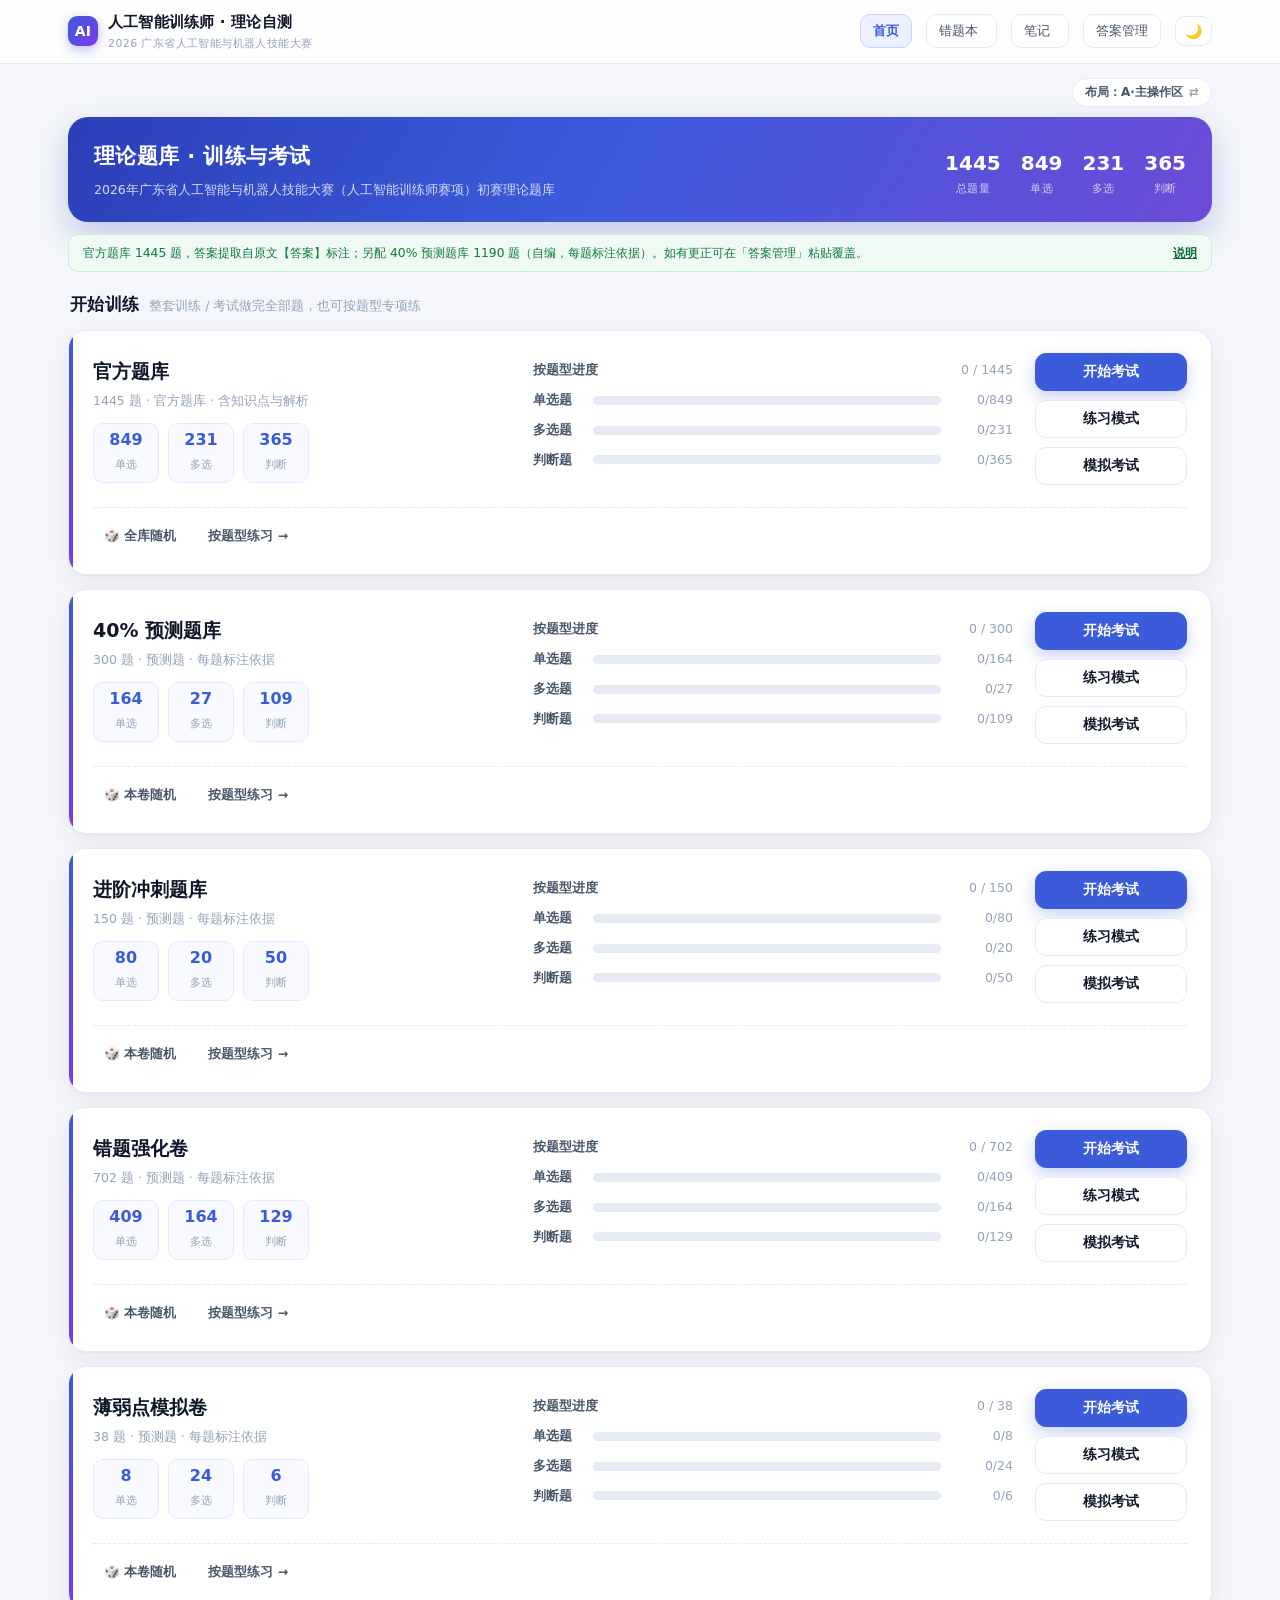
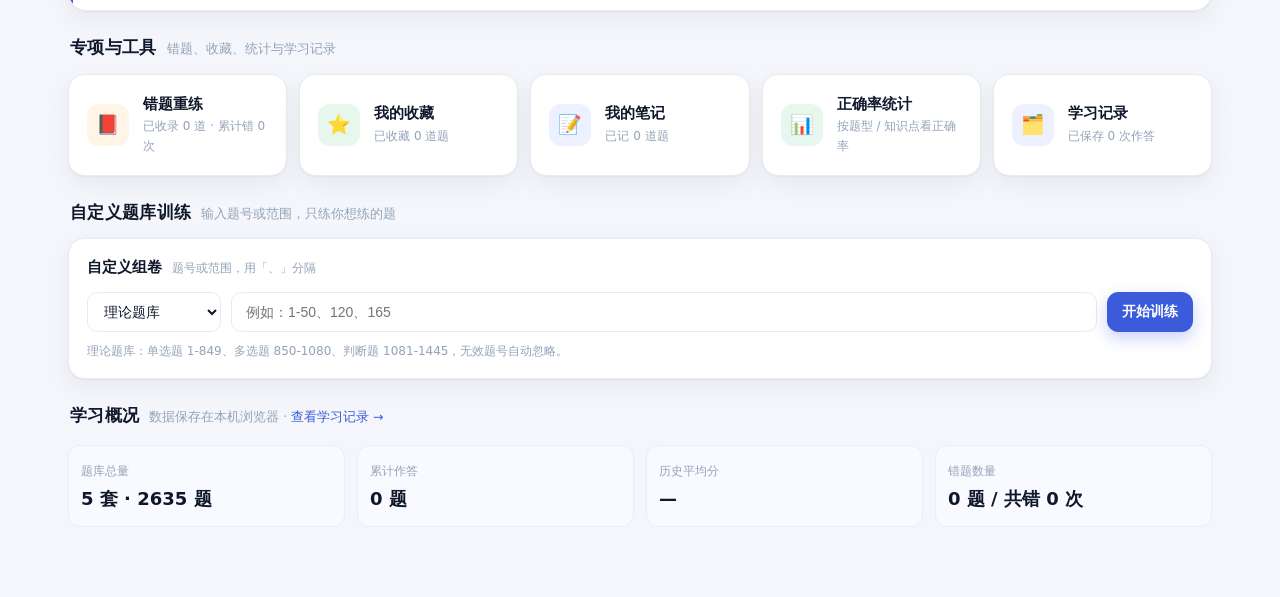
==== index.html @ 9883c34f "v3.19.1 V卷快照更新:反复错17题本体+每本体3道关联(共38题,关联答错过13/答对过8),清掉的14道移出" ====
<!doctype html>
<html lang="zh-CN">
<head>
<meta charset="utf-8">
<meta name="viewport" content="width=device-width, initial-scale=1, viewport-fit=cover">
<meta name="theme-color" content="#3b5bdb">
<!-- 单文件版：可直接双击打开，也可发给同学 -->
<title>人工智能训练师 · 理论题库练习</title>
<meta name="description" content="2026 年广东省人工智能与机器人技能大赛（人工智能训练师赛项）官方初赛理论题库练习，共 1445 题，含答案、知识点与解析、随机出题、错题本与学习记录。">
<link rel="icon" href="data:image/svg+xml,%3Csvg xmlns='http://www.w3.org/2000/svg' viewBox='0 0 64 64'%3E%3Crect width='64' height='64' rx='16' fill='%233b5bdb'/%3E%3Ctext x='32' y='44' font-size='30' font-family='Arial,Helvetica,sans-serif' font-weight='bold' fill='white' text-anchor='middle'%3EAI%3C/text%3E%3C/svg%3E">
<!-- v3.13.0 夜间模式：必须在 app.css 之前跑，否则深色用户开机会闪一下白屏 -->
<style>html[data-theme="dark"]{background:#000}</style>
<script>
(function(){try{
  var d=JSON.parse(localStorage.getItem('aitp.v2')||'null');
  if(d&&d.settings&&d.settings.theme==='dark'){
    document.documentElement.setAttribute('data-theme','dark');
    var m=document.querySelector('meta[name="theme-color"]');
    if(m)m.setAttribute('content','#000000');
  }
}catch(e){}})();
</script>
<style>

:root{
  --bg:#f4f6fb; --card:#ffffff; --ink:#0f172a; --ink-2:#475569; --ink-3:#94a3b8;
  --line:#e6eaf2; --brand:#3b5bdb; --brand-2:#5c7cfa; --brand-soft:#edf1ff;
  --ok:#16a34a; --ok-soft:#e8f7ee; --bad:#dc2626; --bad-soft:#fdeceb;
  --warn:#d97706; --warn-soft:#fff5e6; --radius:16px;
  --bg-soft:#f1f5f9;   /* v3.13.0 补：.rev-item .r-an 一直在用 var(--bg-soft) 兜底，正式定义后夜间才好覆盖 */
  --shadow:0 1px 2px rgba(15,23,42,.04),0 8px 24px rgba(15,23,42,.06);
  --shadow-lg:0 20px 50px rgba(15,23,42,.14);
}
*{box-sizing:border-box}
html,body{margin:0;padding:0}
body{
  background:var(--bg); color:var(--ink);
  font-family:-apple-system,BlinkMacSystemFont,"Segoe UI","PingFang SC","Microsoft YaHei",system-ui,sans-serif;
  font-size:15px; line-height:1.65; -webkit-font-smoothing:antialiased;
  min-height:100vh;
}
button{font-family:inherit;font-size:inherit;cursor:pointer}
a{color:var(--brand);text-decoration:none}
::selection{background:#cfd9ff}

/* ---------- top bar ---------- */
.topbar{
  position:sticky; top:0; z-index:40; backdrop-filter:blur(10px);
  background:rgba(255,255,255,.86); border-bottom:1px solid var(--line);
}
.topbar-inner{
  max-width:1180px; margin:0 auto; padding:10px 18px;
  display:flex; align-items:center; gap:14px; min-height:58px;
}
.brand{display:flex;align-items:center;gap:10px;font-weight:700;letter-spacing:.2px;min-width:0;flex:1 1 auto}
.brand>div:last-child{min-width:0;overflow:hidden;text-overflow:ellipsis;white-space:nowrap}
.brand .logo{
  width:30px;height:30px;border-radius:9px;flex:none;
  background:linear-gradient(135deg,var(--brand),#7c3aed);
  display:grid;place-items:center;color:#fff;font-size:14px;font-weight:800;
  box-shadow:0 4px 12px rgba(59,91,219,.35);
}
.brand small{display:block;font-weight:500;color:var(--ink-3);font-size:11px;letter-spacing:.4px}
.topbar .spacer{flex:0 0 auto}
.top-link{
  border:1px solid var(--line); background:#fff; color:var(--ink-2);
  padding:7px 12px; border-radius:10px; font-size:13px; display:inline-flex; gap:6px; align-items:center;
  transition:.15s; white-space:nowrap;
}
.top-link:hover{color:var(--brand);border-color:#c7d2fe;background:#f8faff}
.top-link.active{background:var(--brand-soft);border-color:#c7d2fe;color:var(--brand);font-weight:600}
/* v3.13.0 顶栏夜间模式开关：与 .top-link 同款外观，但没有 data-nav（不参与导航高亮） */
.top-act{min-width:32px;justify-content:center;padding:7px 9px;font-size:14px;line-height:1}
.top-act[aria-pressed="true"]{background:var(--brand-soft);border-color:#c7d2fe;color:var(--brand)}

/* ---------- layout ---------- */
.wrap{max-width:1180px;margin:0 auto;padding:22px 18px 70px}
.view-enter{animation:fade .28s ease}
@keyframes fade{from{opacity:0;transform:translateY(6px)}to{opacity:1;transform:none}}

/* ---------- home ---------- */
.section-title{display:flex;align-items:baseline;gap:10px;margin:30px 2px 14px}
.section-title h2{margin:0;font-size:17px;letter-spacing:.3px}
.section-title span{color:var(--ink-3);font-size:12.5px}

.btn{
  border:1px solid var(--line); background:#fff; color:var(--ink);
  padding:9px 14px; border-radius:11px; font-size:13.5px; font-weight:600;
  display:inline-flex;align-items:center;justify-content:center;gap:6px;
  transition:.16s; white-space:nowrap;
}
.btn:hover{border-color:#c7d2fe;background:#f8faff;color:var(--brand)}
.btn:active{transform:translateY(1px)}
.btn-primary{background:var(--brand);border-color:var(--brand);color:#fff;
  box-shadow:0 6px 16px rgba(59,91,219,.28)}
.btn-primary:hover{background:#3450c9;border-color:#3450c9;color:#fff}
.btn-ghost{background:transparent;border-color:transparent;color:var(--ink-2)}
.btn-sm{padding:6px 10px;font-size:12.5px;border-radius:9px}
.btn[disabled]{opacity:.45;cursor:not-allowed}

.mini-card{
  background:var(--card);border:1px solid var(--line);border-radius:var(--radius);padding:18px;
  box-shadow:var(--shadow);display:flex;align-items:center;gap:14px;cursor:pointer;transition:.18s;
}
.mini-card:hover{border-color:#c7d2fe;transform:translateY(-1px);box-shadow:var(--shadow-lg)}
.mini-card .ico{
  width:42px;height:42px;border-radius:12px;flex:none;display:grid;place-items:center;font-size:19px;
  background:var(--brand-soft);
}
.mini-card .ico.warn{background:var(--warn-soft)}
.mini-card .ico.ok{background:var(--ok-soft)}
.mini-card h4{margin:0;font-size:14.5px}
.mini-card p{margin:1px 0 0;color:var(--ink-3);font-size:12px}

.modal-mask{
  position:fixed;inset:0;background:rgba(15,23,42,.45);backdrop-filter:blur(3px);z-index:60;
  display:grid;place-items:center;padding:20px;animation:fade .18s;
}

/* ---------- quiz ---------- */
.quiz-shell{padding-top:6px}
.quiz-top{display:flex;align-items:center;gap:12px;margin-bottom:14px;flex-wrap:wrap}
.quiz-top .title{font-weight:700;font-size:16px}
.jump-bar{display:flex;align-items:center;gap:10px;margin:-4px 0 14px;flex-wrap:wrap}
.jump-bar .jump-types{display:flex;gap:8px;flex-wrap:wrap}
.jump-bar .jt{padding:6px 12px;font-size:13px;color:var(--ink-2)}
.jump-bar .jt.on{background:var(--brand);color:#fff;border-color:var(--brand)}
.jump-bar .jump-input{display:flex;gap:6px;margin-left:auto}
.jump-bar .jump-input input{width:92px;padding:6px 10px;border:1.5px solid var(--line);border-radius:9px;font-size:13.5px;outline:none;background:#fff}
.jump-bar .jump-input input:focus{border-color:var(--brand)}
/* 关键词搜题：输入框 + 结果下拉 */
.jump-bar .jump-search{position:relative;flex:1;min-width:170px;max-width:320px}
.jump-bar .jump-search input{width:100%;box-sizing:border-box;padding:6px 10px;border:1.5px solid var(--line);border-radius:9px;font-size:13.5px;outline:none;background:#fff}
.jump-bar .jump-search input:focus{border-color:var(--brand)}
.search-drop{position:absolute;top:calc(100% + 6px);left:0;right:0;z-index:40;background:#fff;border:1.5px solid var(--line);border-radius:12px;box-shadow:0 10px 28px rgba(15,23,42,.16);max-height:300px;overflow:auto;padding:4px}
.search-row{display:flex;align-items:center;gap:8px;width:100%;text-align:left;border:0;background:none;padding:8px 10px;border-radius:8px;font:inherit;cursor:pointer}
.search-row:hover{background:var(--brand-soft)}
.search-row b{color:var(--brand);flex:none}
.search-row .st{flex:none;font-size:11px;color:var(--ink-2);border:1px solid var(--line);border-radius:999px;padding:0 6px}
.search-row .sq{font-size:13px;color:var(--ink);overflow:hidden;text-overflow:ellipsis;white-space:nowrap}
.search-empty,.search-more{padding:8px 10px;font-size:12.5px;color:var(--ink-2)}
/* 统计页最近 7 天趋势 */
.trend-chart{display:flex;align-items:stretch;gap:10px;height:132px;padding:6px 2px 0}
.trend-col{flex:1;display:flex;flex-direction:column;align-items:center;justify-content:flex-end;gap:4px;min-width:0}
.trend-bar{display:block;width:62%;max-width:34px;border-radius:5px 5px 0 0}
.trend-val{font-size:11px;font-weight:700;color:var(--ink);line-height:1}
.trend-lb{font-size:11px;color:var(--ink-2);white-space:nowrap}
.custom-panel{padding:16px 18px}
.custom-row{display:flex;gap:10px;flex-wrap:wrap}
.custom-row input{flex:1;min-width:220px;padding:10px 14px;border:1.5px solid var(--line);border-radius:10px;font-size:14px;outline:none;background:#fff}
.custom-row input:focus{border-color:var(--brand)}
/* 自定义组卷的题库选择：两套题库题号段不同，必须先选卷再填题号 */
.custom-row select{padding:10px 12px;border:1.5px solid var(--line);border-radius:10px;font-size:14px;outline:none;background:#fff;color:var(--ink);max-width:220px}
.custom-row select:focus{border-color:var(--brand)}
.temp-resume{margin:-4px 0 18px;width:100%;text-align:left;background:var(--brand-soft);border:1.5px dashed var(--brand-2);color:var(--brand);font-weight:600}
/* 断点条与"继续"按钮的文字会带上卷名 + 进度，手机窄屏必须允许换行，否则撑出横向滚动 */
.temp-resume,.mc-resume,.mc-best{max-width:100%;white-space:normal;overflow-wrap:anywhere;line-height:1.45}
/* v3.9.2 清空回滚点条：清空作答后首页出现，可一键恢复或丢弃 */
.clear-undo{display:flex;align-items:center;flex-wrap:wrap;gap:10px;margin:-4px 0 18px;padding:10px 14px;background:var(--brand-soft);border:1.5px dashed var(--brand-2);border-radius:10px}
.clear-undo .cu-text{flex:1;min-width:200px;font-size:13px;color:var(--brand);font-weight:600}
.clear-undo .cu-btn{padding:7px 14px;font-size:13px;white-space:nowrap}
.stat-block{display:flex;flex-direction:column;gap:8px;margin:10px 0 20px}
.stat-row{display:flex;align-items:center;gap:10px;font-size:13.5px}
.stat-row .stat-name{flex:0 0 200px;overflow:hidden;text-overflow:ellipsis;white-space:nowrap}
.stat-row .stat-bar{flex:1;height:10px;border-radius:6px;background:var(--line);overflow:hidden;min-width:60px}
.stat-row .stat-bar i{display:block;height:100%;border-radius:6px}
.stat-row .stat-n{flex:0 0 76px;text-align:right;color:var(--ink-3);font-size:12.5px}
@media (max-width:600px){.stat-row .stat-name{flex-basis:110px}}
.pbars{display:flex;flex-direction:column;gap:12px;margin-bottom:14px}
.pbar-row{display:flex;align-items:center;gap:8px;font-size:12.5px}
.pbar-row .pbar-name{flex:0 0 52px;color:var(--ink-2);font-weight:600}
.pbar-row .pbar-track{flex:1;height:10px;border-radius:6px;background:var(--line);overflow:hidden}
.pbar-row .pbar-track i{display:block;height:100%;width:0;border-radius:6px;background:var(--brand);transition:width .3s}
.pbar-row .pbar-num{flex:0 0 64px;text-align:right;color:var(--ink-3);font-variant-numeric:tabular-nums}
.qtop-spacer{flex:1}
.qtop-actions{display:flex;gap:8px;align-items:center}
.tag{
  font-size:11.5px;padding:3px 9px;border-radius:999px;background:var(--brand-soft);color:var(--brand);
  font-weight:700;letter-spacing:.3px;
}
.tag.gray{background:#eef1f7;color:var(--ink-2)}
.tag.judge{background:#eafaf0;color:#0f8a45}
.tag.multi{background:#fff1e6;color:#b45309}
.timer{
  margin-left:auto;display:flex;align-items:center;gap:7px;
  font-variant-numeric:tabular-nums;font-weight:700;font-size:16px;color:var(--ink-2);
  background:#fff;border:1px solid var(--line);padding:6px 12px;border-radius:11px;box-shadow:var(--shadow);
}
.timer.warn{color:var(--bad);border-color:#fecaca;background:#fff5f5;animation:pulse 1.6s infinite}
@keyframes pulse{50%{opacity:.62}}

.quiz-body{display:grid;grid-template-columns:minmax(0,1fr) 306px;gap:18px;align-items:start}
.q-card{
  background:var(--card);border:1px solid var(--line);border-radius:18px;padding:24px 26px 18px;
  box-shadow:var(--shadow);min-height:400px;min-width:0;
}
.q-head{display:flex;align-items:center;gap:8px;color:var(--ink-3);font-size:12.5px;margin-bottom:12px}
.q-head .num{color:var(--brand);font-weight:800;font-size:13px}
.tag.gid{background:var(--brand-soft);color:var(--brand);font-weight:700;cursor:default}
/* 预测题库题号（S#12）：琥珀色，和官方题库的蓝色 #12 一眼分开 */
.tag.gid.gid-s{background:#fef3c7;color:#92400e}
.q-head .fav{margin-left:auto;border:0;background:none;font-size:17px;line-height:1;color:#d7dce8;padding:2px}
.q-head .fav.on{color:#f59e0b}
.q-stem{
  font-size:17.5px;line-height:1.8;font-weight:600;color:#111827;margin:0 0 18px;
  white-space:pre-wrap;word-break:break-word;
}
.q-stem .blank{color:var(--brand)}
.opts{display:flex;flex-direction:column;gap:10px}
.opt{
  display:flex;gap:12px;align-items:flex-start;padding:13px 15px;border-radius:13px;
  border:1.5px solid var(--line);background:#fcfdff;cursor:pointer;transition:.14s;position:relative;
}
.opt:hover{border-color:#c7d2fe;background:#f6f9ff}
.opt .letter{
  width:26px;height:26px;flex:none;border-radius:8px;display:grid;place-items:center;
  font-size:13px;font-weight:800;background:#eef1f7;color:var(--ink-2);transition:.14s;
}
.opt .txt{flex:1;font-size:15px;color:#1f2937;word-break:break-word}
.opt.sel{border-color:var(--brand);background:var(--brand-soft);box-shadow:0 0 0 3px rgba(59,91,219,.09)}
.opt.sel .letter{background:var(--brand);color:#fff}
.opt.correct{border-color:#86efac;background:var(--ok-soft)}
.opt.correct .letter{background:var(--ok);color:#fff}
.opt.wrong{border-color:#fca5a5;background:var(--bad-soft)}
.opt.wrong .letter{background:var(--bad);color:#fff}
.opt .mark{margin-left:auto;font-size:12.5px;font-weight:700;color:var(--ok);align-self:center}
.opt.wrong .mark{color:var(--bad)}

.feedback{
  margin-top:16px;border-radius:12px;padding:11px 14px;font-size:13.5px;display:flex;gap:8px;align-items:center;
  background:var(--ok-soft);color:#0f7a3d;border:1px solid #bbf7d0;
}
.feedback.bad{background:var(--bad-soft);color:#b91c1c;border-color:#fecaca}
.feedback.unknown{background:#eef2f7;color:var(--ink-2);border-color:#e2e8f0}

.q-foot{display:flex;align-items:center;gap:10px;margin-top:22px;padding-top:14px;border-top:1px dashed var(--line)}
.q-foot .spacer{flex:1}
.hint{color:var(--ink-3);font-size:12px}

/* answer card */
.side{
  background:var(--card);border:1px solid var(--line);border-radius:18px;padding:16px;box-shadow:var(--shadow);
  position:sticky;top:76px;
}
.side h4{margin:0 0 10px;font-size:13.5px;display:flex;align-items:center;gap:6px}
.side h4 span{margin-left:auto;color:var(--ink-3);font-weight:500;font-size:12px}
.cards{display:block}
.card-group{display:grid;grid-template-columns:repeat(10,1fr);gap:5px;margin-bottom:14px}
.card-sep{display:flex;align-items:center;gap:8px;margin:2px 0 8px;font-size:11px;color:var(--ink-3);font-weight:600}
.card-sep::after{content:"";flex:1;height:1px;background:var(--line)}
.cell{
  aspect-ratio:1;border-radius:7px;border:1px solid var(--line);background:#fbfcff;color:var(--ink-2);
  font-size:11.5px;font-weight:600;display:grid;place-items:center;padding:0;transition:.12s;
}
.cell:hover{border-color:var(--brand);color:var(--brand)}
.cell.done{background:var(--brand-soft);border-color:#c7d2fe;color:var(--brand)}
.cell.cur{outline:2px solid var(--brand);outline-offset:1px}
.cell.flag:after{
  content:"";position:absolute;top:2px;right:2px;width:6px;height:6px;border-radius:50%;background:var(--warn);
}
.cell{position:relative}
.legend{display:flex;gap:12px;flex-wrap:wrap;margin-top:12px;font-size:11.5px;color:var(--ink-3)}
.legend i{width:10px;height:10px;border-radius:3px;display:inline-block;margin-right:4px;vertical-align:-1px}
.legend .l1{background:var(--brand-soft);border:1px solid #c7d2fe}
.legend .l2{background:#fff;border:1px solid var(--line)}
.legend .l3{background:var(--warn)}

.side .mini-info{display:flex;gap:8px;margin-top:14px;font-size:12px;color:var(--ink-2)}
.side .mini-info div{flex:1;background:#f8faff;border-radius:9px;padding:7px 8px;text-align:center}
.side .mini-info b{display:block;font-size:15px;color:var(--brand)}

/* ---------- result ---------- */
.result-hero{
  background:var(--card);border:1px solid var(--line);border-radius:20px;padding:28px;box-shadow:var(--shadow);
  display:flex;gap:28px;align-items:center;flex-wrap:wrap;
}
.score-ring{position:relative;width:150px;height:150px;flex:none}
.score-ring svg{transform:rotate(-90deg)}
.score-ring .val{
  position:absolute;inset:0;display:grid;place-items:center;text-align:center;
}
.score-ring .val{flex-direction:column;display:flex;align-items:center;justify-content:center;gap:2px}
.score-ring .val b{font-size:36px;line-height:1;display:block;letter-spacing:-1px}
.score-ring .val span{font-size:11px;color:var(--ink-3)}
.result-main{flex:1;min-width:260px}
.result-main h1{margin:0 0 6px;font-size:22px}
.result-main .sub{color:var(--ink-3);font-size:13px}
.result-actions{display:flex;gap:10px;flex-wrap:wrap;margin-top:16px}
.kpis{display:grid;grid-template-columns:repeat(4,minmax(0,1fr));gap:12px;margin-top:16px}
.kpi{background:#f8faff;border:1px solid #e8edfb;border-radius:12px;padding:12px}
.kpi span{color:var(--ink-3);font-size:12px}
.kpi b{display:block;font-size:18px;margin-top:2px}

.review{margin-top:22px;display:flex;flex-direction:column;gap:12px}
.rev-item{
  background:var(--card);border:1px solid var(--line);border-radius:14px;padding:16px 18px;
  border-left:4px solid var(--ok);
}
.rev-item.bad{border-left-color:var(--bad)}
.rev-item .rh{display:flex;gap:8px;align-items:center;font-size:12.5px;color:var(--ink-3);margin-bottom:8px}
.rev-item .rh .no{color:var(--ink);font-weight:700}
.rev-item .rs{font-size:14.5px;font-weight:600;margin-bottom:10px;white-space:pre-wrap}
.rev-item .ro{font-size:13.5px;color:var(--ink-2);margin:3px 0;display:flex;gap:8px}
.rev-item .ro b{font-weight:700;color:var(--ink)}
.rev-item .r-an{font-size:13px;color:var(--ink-2);background:var(--bg-soft,#f1f5f9);border-radius:8px;padding:8px 10px;margin:8px 0 2px;line-height:1.7;white-space:pre-wrap}
/* 预测题的"依据"行：和解析同款但偏琥珀，提醒这是自编题的出处而非官方解析 */
.rev-item .r-src{font-size:12.5px;color:#92400e;background:#fffbeb;border:1px solid #fde68a;border-radius:8px;padding:7px 10px;margin:6px 0 2px;line-height:1.7;white-space:pre-wrap}
.ans-badge{font-size:11.5px;padding:2px 8px;border-radius:999px;font-weight:700}
.ans-badge.ok{background:var(--ok-soft);color:#0f7a3d}
.ans-badge.bad{background:var(--bad-soft);color:#b91c1c}
.ans-badge.mid{background:#eef2f7;color:var(--ink-2)}

/* ---------- misc ---------- */
.panel{background:var(--card);border:1px solid var(--line);border-radius:16px;padding:22px;box-shadow:var(--shadow)}
.panel h2{margin:0 0 6px;font-size:17px}
.panel p.desc{color:var(--ink-2);font-size:13.5px;margin:0 0 16px}
textarea{
  width:100%;min-height:240px;border:1px solid var(--line);border-radius:12px;padding:12px;font-family:ui-monospace,Consolas,monospace;
  font-size:13px;line-height:1.7;resize:vertical;background:#fcfdff;color:var(--ink);
}
textarea:focus{outline:none;border-color:#c7d2fe;box-shadow:0 0 0 3px rgba(59,91,219,.1)}
select{
  border:1px solid var(--line);border-radius:10px;padding:8px 10px;background:#fff;font-size:13.5px;
}
.list{display:flex;flex-direction:column;gap:10px}
.row{
  display:flex;align-items:center;gap:12px;padding:12px 14px;border:1px solid var(--line);border-radius:12px;background:#fff;
}
.row .grow{flex:1;min-width:0}
.row .qtext{font-size:13.5px;color:var(--ink);overflow:hidden;text-overflow:ellipsis;white-space:nowrap}
.row .qsub{font-size:11.5px;color:var(--ink-3)}
.empty{text-align:center;color:var(--ink-3);padding:48px 0;font-size:13.5px}
.empty .big{font-size:34px;display:block;margin-bottom:8px;opacity:.7}

.toast{
  position:fixed;left:50%;bottom:34px;transform:translate(-50%,20px);
  background:rgba(17,24,39,.94);color:#fff;padding:10px 18px;border-radius:12px;font-size:13.5px;
  opacity:0;pointer-events:none;transition:.24s;z-index:99;box-shadow:0 12px 30px rgba(0,0,0,.25);max-width:86vw;text-align:center;
}
.toast.show{opacity:1;transform:translate(-50%,0)}

.modal-mask{
  position:fixed;inset:0;background:rgba(15,23,42,.45);backdrop-filter:blur(3px);z-index:60;
  display:grid;place-items:center;padding:20px;animation:fade .18s;
}
.modal{
  background:#fff;border-radius:18px;padding:24px;max-width:420px;width:100%;box-shadow:var(--shadow-lg);
}
.modal h3{margin:0 0 8px;font-size:17px}
.modal p{margin:0 0 18px;color:var(--ink-2);font-size:13.5px;line-height:1.7}
.modal .acts{display:flex;gap:10px;justify-content:flex-end;flex-wrap:wrap}

.drawer-btn{display:none}
@media (max-width:900px){
  .quiz-body{grid-template-columns:minmax(0,1fr)}
  .side{
    position:fixed;right:0;top:0;bottom:0;width:300px;max-width:86vw;border-radius:0;z-index:50;
    transform:translateX(105%);transition:.24s;overflow:auto;padding-top:20px;box-shadow:-10px 0 40px rgba(15,23,42,.18);
  }
  .side.open{transform:none}
  .drawer-btn{display:inline-flex}
  .q-card{padding:18px 16px}
  .q-stem{font-size:16px}
  .kpis{grid-template-columns:repeat(2,minmax(0,1fr))}
  .result-hero{gap:18px}
  .score-ring{width:120px;height:120px}
  .score-ring .val b{font-size:30px}
  .topbar-inner{padding:8px 10px;gap:6px;min-height:52px}
  .brand{gap:8px}
  .brand>div:last-child{font-size:12.5px}
  .brand small{display:none}
  .brand .logo{width:26px;height:26px;border-radius:8px;font-size:12px}
  .top-link{padding:6px 8px;font-size:12px;border-radius:9px}
  .cell{font-size:10.5px}
  /* v2.4.0 手机端：底部操作行换行不溢出 + 触控区加大 */
  .q-foot{flex-wrap:wrap;row-gap:8px}
  .q-foot .spacer{display:none}
  .q-foot .btn{min-height:38px}
}
/* 备份合并错题的来源标记 */
.src-badge{
  display:inline-block;margin-left:8px;padding:1px 8px;border-radius:999px;
  background:var(--warn-soft);border:1px solid #fde3bd;color:#8a5a10;
  font-size:11px;font-weight:600;vertical-align:1px;white-space:nowrap;
}

/* ---------- v3.10.0 逐题笔记 ---------- */
.note-box{margin-top:14px;border:1px dashed #cbd5e1;border-radius:13px;background:#fbfcff;padding:11px 13px;transition:border-color .15s,background .15s}
.note-box.has-note{border-style:solid;border-color:#c7d2fe;background:#f8faff}
.note-head{display:flex;align-items:center;gap:8px;font-size:13px;color:var(--ink-2)}
.note-head .note-ico{font-size:14px;line-height:1}
.note-head .note-title{font-weight:700;color:var(--ink);font-size:13px}
.note-badge{font-size:11.5px;color:var(--ink-3)}
.note-head .spacer{flex:1}
.note-view{margin-top:8px;font-size:14px;line-height:1.75;color:#1f2937;white-space:pre-wrap;word-break:break-word}
.note-view.hidden{display:none}
/* v3.18.0 原卷笔记只读卡片（W 卷：本题没笔记时回查 T/S 卷） */
.note-from{border-left:3px solid #c7d2fe;background:#f4f7ff;border-radius:0 9px 9px 0;padding:8px 11px}
.note-from-h{font-size:12px;font-weight:700;color:#4f5bd5;margin-bottom:4px}
.note-from-b{font-size:13.5px;line-height:1.7;color:#1f2937;white-space:pre-wrap;word-break:break-word}
.note-from-b.muted{color:var(--ink-3)}
.note-from .btn{margin-top:8px}
.note-edit{display:none;margin-top:9px}
.note-box.editing .note-edit{display:block}
.note-box.editing .note-view{display:none}
.note-edit textarea{
  width:100%;min-height:86px;resize:vertical;border:1.5px solid var(--line);border-radius:11px;
  padding:10px 12px;font-family:inherit;font-size:14px;line-height:1.7;color:#111827;background:#fff;outline:none;
}
.note-edit textarea:focus{border-color:var(--brand);box-shadow:0 0 0 3px rgba(59,91,219,.09)}
.note-ops{display:flex;align-items:center;gap:8px;margin-top:8px;flex-wrap:wrap}
.note-ops .spacer{flex:1}
.note-head .btn.pulse{animation:notePulse 1.2s ease}
@keyframes notePulse{0%,100%{box-shadow:0 0 0 0 rgba(59,91,219,.35)}55%{box-shadow:0 0 0 7px rgba(59,91,219,0)}}
/* 错题本 / 收藏 / 笔记列表里的笔记摘要 */
.note-badge-row{
  display:block;margin-top:5px;padding:5px 9px;border-radius:8px;
  background:#eff4ff;border:1px solid #dbe6ff;color:#1e40af;font-size:12.5px;
  white-space:pre-wrap;word-break:break-word;
}
.note-row{flex-wrap:wrap;row-gap:8px}
.note-row .note-text{white-space:pre-wrap;color:#1f2937}
.note-when{font-size:11.5px;color:var(--ink-3);margin-top:3px}
.note-inline{
  width:100%;min-height:82px;resize:vertical;margin-top:4px;border:1.5px solid var(--brand);
  border-radius:10px;padding:9px 11px;font-family:inherit;font-size:13.5px;line-height:1.7;outline:none;
}

/* 选项备注：选项行尾的 ✎ 只在桌面端出现；手机端不提供添加，只展示已有备注 */
.opt-note-add{
  flex:none;align-self:center;margin-left:4px;border:0;background:none;color:#c7d2fe;
  font-size:15px;line-height:1;padding:3px 5px;border-radius:7px;transition:.14s;
}
.opt-note-add:hover{color:var(--brand);background:var(--brand-soft)}
.opt-note-add.on{color:var(--brand);background:var(--brand-soft)}
.opt-note-wrap{display:none;margin:-4px 0 2px 40px}
.opt-note-wrap.show{display:block}
.opt-note{
  background:#eff4ff;border:1px solid #dbe6ff;border-radius:8px;padding:5px 9px;
  color:#1e40af;font-size:12.5px;line-height:1.65;white-space:pre-wrap;word-break:break-word;
}
.opt-note-input{
  width:100%;min-height:54px;resize:vertical;border:1.5px solid var(--brand);border-radius:9px;
  padding:7px 9px;font-family:inherit;font-size:13px;line-height:1.6;outline:none;background:#fff;
}
.opt-note-ops{display:flex;justify-content:flex-end;gap:8px;margin-top:6px}
@media (max-width:768px){
  .opt-note-add{display:none}          /* 手机端不显示添加入口 */
  .opt-note-wrap{margin-left:0}        /* 只读展示，占满宽度 */
}


/* start dialog */
.start-modal{max-width:480px}
.start-sub{margin-bottom:2px}
.opt-row{display:flex;align-items:center;gap:12px;margin:16px 0}
.opt-row>label{width:62px;flex:none;color:var(--ink-2);font-size:13px}
.seg{display:flex;border:1px solid var(--line);border-radius:10px;overflow:hidden}
.seg button{border:0;background:#fff;padding:7px 18px;font-size:13px;color:var(--ink-2);transition:.14s}
.seg button.on{background:var(--brand);color:#fff;font-weight:600}
.checks{display:flex;gap:16px;flex-wrap:wrap;font-size:13.5px;color:var(--ink)}
.checks label{display:inline-flex;align-items:center;gap:5px;cursor:pointer}
.start-note{font-size:12.5px;color:var(--ink-3);margin:14px 0 0}
.start-warn{font-size:12.5px;color:#9a5b04;background:var(--warn-soft);border:1px solid #fde3bd;border-radius:10px;padding:8px 10px;margin:12px 0 0}
.order-btn.on{background:var(--brand-soft);border-color:#c7d2fe;color:var(--brand)}

/* paper module picker */
.paper-head{display:flex;align-items:center;gap:12px;flex-wrap:wrap;margin:2px 0 6px}
.paper-title{font-size:20px;font-weight:700;letter-spacing:.3px}
.paper-tip{color:var(--ink-3);font-size:12.5px;margin:0 0 20px;line-height:1.7}
.mod-grid{display:grid;grid-template-columns:repeat(2,minmax(0,1fr));gap:16px}
.mod-card{background:var(--card);border:1px solid var(--line);border-radius:16px;padding:18px 20px;
  box-shadow:var(--shadow);display:flex;flex-direction:column;gap:10px;transition:.18s}
.mod-card:hover{border-color:#c7d2fe;box-shadow:var(--shadow-lg);transform:translateY(-1px)}
.mod-top{display:flex;align-items:baseline;gap:8px}
.mod-name{font-size:16.5px;font-weight:700}
.mod-count{color:var(--ink-3);font-size:12.5px;margin-left:auto}
.mod-bar{height:7px;background:#eef1f7;border-radius:99px;overflow:hidden}
.mod-bar i{display:block;height:100%;background:linear-gradient(90deg,var(--brand),#7c3aed);border-radius:99px;transition:width .3s}
.mod-meta{color:var(--ink-2);font-size:12.5px}
.mod-ops{display:flex;gap:8px;margin-top:2px}
.mod-ops .btn{flex:1}
@media (max-width:760px){.mod-grid{grid-template-columns:1fr}}

/* history */
.his-row{gap:14px}
.his-score{width:66px;flex:none;text-align:center;border-right:1px dashed var(--line);padding-right:10px}
.his-score b{display:block;font-size:15px;color:var(--brand)}
.his-score span{font-size:11px;color:var(--ink-3)}
.his-pct{flex:none}
.his-title{font-size:13.5px}

.hidden{display:none!important}
.kbd-hint{opacity:.75}
@media (max-width:900px){.kbd-hint{display:none}}
@media (max-width:560px){
  .opt-row{flex-direction:column;align-items:flex-start;gap:7px;margin:13px 0}
  .opt-row>label{width:auto;font-size:12.5px}
  .checks{gap:14px}
  .quiz-top{gap:6px;row-gap:8px}
  .quiz-top .tag.gray{display:none}
  .quiz-top .title{font-size:14.5px;max-width:40vw;overflow:hidden;text-overflow:ellipsis;white-space:nowrap}
  .quiz-top .timer{font-size:14.5px;padding:5px 9px}
  .qtop-actions{margin-left:auto}
  .order-btn{padding:5px 8px}
}

/* v2.1.0：卷卡片次级入口 + 列表题型筛选 */
.card-links{display:flex;gap:8px;align-items:center;margin-top:-6px;flex-wrap:wrap}
.filter-row{display:flex;gap:6px;flex-wrap:wrap;margin:0 0 14px}
.fbtn{border:1px solid var(--line);background:#fff;color:var(--ink-2);padding:5px 13px;border-radius:999px;font-size:12.5px;cursor:pointer;transition:.15s}
.fbtn.on{background:var(--brand);color:#fff;border-color:var(--brand);font-weight:600}
.fbtn:hover{border-color:#c7d2fe;color:var(--brand)}

/* v2.2.0：答题卡题型分组 */
@media (max-width:900px){
  .card-group{grid-template-columns:repeat(10,1fr)}
}
.his-review{flex:none;white-space:nowrap}
@media (max-width:560px){
  .his-review{font-size:11px;padding:5px 7px}
  .card-group{grid-template-columns:repeat(8,1fr);gap:4px}
}


/* ================= v3.5 布局切换 + 新版首页（A 单列 / B 双栏） ================= */
.layout-bar{display:flex;justify-content:flex-end;margin:-8px 0 10px}
.layout-switch{
  border:1px solid var(--line);background:#fff;color:var(--ink-2);
  padding:5px 12px;border-radius:999px;font-size:12px;font-weight:600;
  display:inline-flex;align-items:center;gap:6px;transition:.16s;
}
.layout-switch:hover{color:var(--brand);border-color:#c7d2fe;background:var(--brand-soft)}
.layout-switch:after{content:"⇄";font-size:12px;opacity:.55}

.h2-hero{
  display:flex;align-items:flex-end;gap:24px;flex-wrap:wrap;
  background:linear-gradient(120deg,#2b3fb8 0%,#3b5bdb 46%,#6d4bd8 100%);
  color:#fff;border-radius:20px;padding:22px 26px;box-shadow:0 14px 32px rgba(43,63,184,.24);
}
.h2-hero-main{min-width:0;flex:1 1 300px}
.h2-hero h1{margin:0 0 6px;font-size:21px;letter-spacing:.4px}
.h2-hero p{margin:0;color:rgba(255,255,255,.8);font-size:12.5px}
.h2-nums{display:flex;gap:20px;flex:none}
.h2-num{text-align:center}
.h2-num b{display:block;font-size:20px;line-height:1.22;font-variant-numeric:tabular-nums}
.h2-num span{font-size:11px;color:rgba(255,255,255,.72);letter-spacing:.5px}

.h2-note{
  display:flex;align-items:center;gap:10px;margin-top:12px;
  background:#eefaf3;border:1px solid #bbf7d0;color:#0f7a3d;
  padding:8px 14px;border-radius:10px;font-size:12.3px;
}
.h2-note-text{flex:1;min-width:0;overflow:hidden;text-overflow:ellipsis;white-space:nowrap}
.h2-note-more{flex:none;background:none;border:0;color:#0b6b34;font-size:12px;font-weight:600;text-decoration:underline;padding:0}

.h2-grid{display:block;margin-top:18px}
.h2-grid>.section-title{margin:22px 2px 12px}
.h2-grid>.section-title:first-child{margin-top:2px}
.h2-col{min-width:0}
[data-layout="b"] .h2-grid{display:grid;grid-template-columns:minmax(0,1.62fr) minmax(0,1fr);gap:20px;align-items:start}
[data-layout="b"] .h2-col{display:flex;flex-direction:column;gap:14px}
.h2-side-title{margin:0 0 -2px;font-size:14px;color:var(--ink-2);letter-spacing:.3px}

.main-card{
  background:var(--card);border:1px solid var(--line);border-radius:18px;padding:22px 24px;
  box-shadow:var(--shadow);display:grid;align-items:center;
  grid-template-columns:minmax(0,1fr) minmax(0,1.15fr) 152px;gap:22px;
  position:relative;overflow:hidden;
}
.main-card:before{content:"";position:absolute;left:0;top:0;bottom:0;width:4px;background:linear-gradient(180deg,var(--brand),#7c3aed)}
/* 两套题库并排：A 布局是 block 流，相邻主卡之间补间距；B 布局左列是 flex+gap，无需重复 */
[data-layout="a"] .main-card + .main-card{margin-top:14px}
.mc-left{min-width:0}
.mc-left h3{margin:0 0 3px;font-size:19px}
.mc-meta{margin:0 0 12px;color:var(--ink-3);font-size:12.5px}
.mc-types{display:flex;gap:9px;flex-wrap:wrap}
.mc-chip{background:#f8faff;border:1px solid #e3e9ff;border-radius:10px;padding:6px 11px;text-align:center;min-width:66px}
.mc-chip b{display:block;font-size:16px;color:var(--brand);line-height:1.28;font-variant-numeric:tabular-nums}
.mc-chip i{font-style:normal;font-size:11px;color:var(--ink-3)}
.mc-mid{min-width:0}
.mc-label{margin:0 0 10px;font-size:12.5px;color:var(--ink-2);font-weight:600;display:flex;align-items:baseline;gap:8px}
.mc-label .mc-pct{margin-left:auto;color:var(--ink-3);font-weight:500;font-variant-numeric:tabular-nums}
.mc-mid .pbar-row{margin-bottom:9px}
.mc-mid .pbar-track{height:9px}
.mc-right{display:flex;flex-direction:column;gap:9px}
.mc-right .btn{width:100%}
.mc-foot{
  grid-column:1/-1;display:flex;align-items:center;gap:10px;flex-wrap:wrap;
  border-top:1px dashed var(--line);padding-top:13px;
}
.mc-best{font-size:12px;color:var(--ok);font-weight:700;background:var(--ok-soft);padding:3px 9px;border-radius:999px}

.tool-cards{display:grid;grid-template-columns:repeat(auto-fit,minmax(186px,1fr));gap:12px}
[data-layout="b"] .tool-cards{grid-template-columns:minmax(0,1fr);gap:10px}

.custom-panel.compact{padding:16px 18px}
.cp-head{display:flex;align-items:baseline;gap:10px;margin-bottom:12px}
.cp-head h3{margin:0;font-size:15px}
.cp-sub{color:var(--ink-3);font-size:12px}
.custom-panel.compact .custom-row input{min-width:170px}
.custom-panel.compact .desc{margin:10px 0 0;font-size:12px;color:var(--ink-3)}

/* 结果页分批展开 */
.more-btn{display:block;width:100%;margin-top:14px;border-style:dashed;padding:12px;color:var(--ink-2)}

/* 答题页：计时器移到跳转栏 */
.jump-bar .timer{margin-left:10px;font-size:14px;padding:5px 10px;box-shadow:none}

/* 题型模块页：4 个模块一行 */
.mod-grid{grid-template-columns:repeat(4,minmax(0,1fr));gap:12px}
.mod-card{padding:16px 17px}
.mod-name{font-size:15px}
@media (max-width:1000px){.mod-grid{grid-template-columns:repeat(2,minmax(0,1fr))}}
@media (max-width:600px){.mod-grid{grid-template-columns:1fr}}

/* 移动端适配 */
@media (max-width:900px){
  .h2-hero{gap:14px;padding:18px 18px}
  .h2-nums{gap:16px;width:100%;justify-content:space-between}
  [data-layout="b"] .h2-grid{grid-template-columns:minmax(0,1fr)}
  .main-card{grid-template-columns:minmax(0,1fr);gap:16px;padding:18px 18px}
  .mc-right{flex-direction:row;flex-wrap:wrap}
  .mc-right .btn{flex:1 1 120px;width:auto}
  .tool-cards{grid-template-columns:repeat(2,minmax(0,1fr))}
  .jump-bar .timer{margin-left:auto}
}
@media (max-width:560px){
  /* v3.13.0 顶栏多了一个夜间开关，320px 下必须收紧内边距，否则撑出横向滚动 */
  .topbar-inner{gap:4px;padding:8px 8px}
  .top-link{padding:6px 6px}
  .top-act{padding:6px 5px;min-width:26px;font-size:13px}
  .h2-hero h1{font-size:18px}
  .h2-hero p{font-size:11.5px}
  .h2-num b{font-size:17px}
  .h2-note{align-items:flex-start;flex-wrap:wrap;padding:8px 12px}
  .h2-note-text{white-space:normal;flex:1 1 100%}
  .mc-chip{min-width:56px;padding:5px 8px}
  .mc-right .btn{flex:1 1 100%}
  .layout-bar{margin:-4px 0 8px}
  .jump-bar{gap:8px}
  .jump-bar .jump-input{margin-left:0}
  .jump-bar .jump-input input{width:84px}
  .jump-bar .timer{margin-left:auto}
}

/* v3.8 错题本：练习场次筛选 + 来源练习标注 */
.src-select{
  padding:6px 10px;border:1.5px solid var(--line);border-radius:9px;font-size:12.5px;
  color:var(--ink);background:#fff;outline:none;max-width:100%;
}
.src-select:focus{border-color:var(--brand)}
.origin-info{
  display:inline-block;margin-left:8px;color:var(--ink-3);font-size:11px;
  overflow:hidden;text-overflow:ellipsis;white-space:nowrap;max-width:320px;vertical-align:1px;
}
@media (max-width:600px){.origin-info{display:block;margin:3px 0 0;max-width:100%}}

/* ---------- v3.11.1 交卷确认弹窗：未答题号跳转列表 ---------- */
.un-jump{
  display:flex;flex-wrap:wrap;gap:6px;justify-content:center;
  max-height:180px;overflow-y:auto;margin:-6px 0 14px;
  padding:8px;border:1.5px dashed var(--line);border-radius:12px;background:#f8fafc;
}
.un-chip{
  min-width:32px;height:28px;padding:0 8px;border-radius:8px;border:1.5px solid #fca5a5;
  background:#fff;color:#dc2626;font-size:12px;font-weight:600;cursor:pointer;line-height:1;
}
.un-chip:active{background:#fef2f2}
.un-more{width:100%;text-align:center;color:var(--ink-3);font-size:11.5px;padding-top:4px}

/* ---------- v3.11.2 答题卡：题号格子（点击跳题，对绿/错红/未答白/标记琥珀） ---------- */
.sheet-legend{
  display:flex;flex-wrap:wrap;gap:6px;margin-top:12px;
  font-size:11px;color:var(--ink-2);align-items:center;
}
.sheet-legend .lg{
  display:inline-flex;align-items:center;gap:4px;
}
.sheet-legend .lg::before{
  content:'';width:10px;height:10px;border-radius:3px;
  background:#fff;border:1.5px solid var(--line);
}
.sheet-legend .lg-ok::before{background:#16a34a;border-color:#16a34a}
.sheet-legend .lg-bad::before{background:#dc2626;border-color:#dc2626}
.sheet-legend .lg-done::before{background:#3b82f6;border-color:#3b82f6}
.sheet-legend .lg-flag::before{background:#fff;border-color:#f59e0b;border-width:2px}
.sheet-grid{
  display:grid;grid-template-columns:repeat(auto-fill,minmax(40px,1fr));
  gap:4px;margin-top:8px;max-height:300px;overflow-y:auto;
  padding:6px;border:1.5px dashed var(--line);border-radius:10px;background:#fafbff;
}
.sheet-chip{
  min-width:0;height:26px;padding:0 2px;border-radius:6px;
  border:1.5px solid var(--line);background:#fff;
  font-size:10.5px;font-weight:600;color:var(--ink-2);
  cursor:pointer;line-height:1;text-align:center;
  font-variant-numeric:tabular-nums;
}
.sheet-chip.ok{background:#16a34a;border-color:#16a34a;color:#fff}
.sheet-chip.bad{background:#dc2626;border-color:#dc2626;color:#fff}
.sheet-chip.done{background:#3b82f6;border-color:#3b82f6;color:#fff}
.sheet-chip.flagged{box-shadow:0 0 0 2px #f59e0b inset}
.sheet-chip.cur{outline:2px solid #2563eb;outline-offset:1px}
.sheet-chip:active{filter:brightness(.92)}

/* ---------- v3.11.4 答题卡「有笔记」标记 ---------- */
.sheet-chip{position:relative}
.sheet-chip.has-note::after{
  content:'';position:absolute;right:2px;bottom:2px;width:5px;height:5px;border-radius:50%;
  background:#7c3aed;box-shadow:0 0 0 1px #fff;
}
.sheet-chip.ok.has-note::after,
.sheet-chip.bad.has-note::after,
.sheet-chip.done.has-note::after{background:#fff;box-shadow:none}
.sheet-legend .lg-note::before{background:#7c3aed;border-color:#7c3aed;border-radius:50%}

/* ---------- v3.14.0 错题本按题型重练 ---------- */
.wrong-types{margin:2px 0 16px}
.wt-head{display:flex;align-items:baseline;gap:10px;margin:0 0 10px;font-size:13px;font-weight:600;
  color:var(--ink);flex-wrap:wrap}
.wt-head span{font-weight:400;color:var(--ink-3);font-size:11.5px}
/* 错题本里的卡比练习页更紧凑，四张一行不占地方 */
.wrong-types .mod-card{padding:12px 14px;gap:6px}
.wrong-types .mod-name{font-size:14px}
.wrong-types .mod-top{flex-wrap:wrap;gap:2px 6px}
.wrong-types .mod-count{font-size:11.5px}
.wrong-types .mod-ops .btn{padding:6px 10px;font-size:12.5px}
@media (max-width:600px){.wrong-types .mod-grid{grid-template-columns:repeat(2,minmax(0,1fr));gap:10px}}

/* 答题卡里的题型分隔条：占满整行，不打乱格子 */
.sheet-seg{grid-column:1/-1;font-size:10.5px;font-weight:600;color:var(--ink-3);
  letter-spacing:.3px;margin:2px 0 -1px;line-height:1.4}

/* ---------- v3.15.0 错题次数 ---------- */
/* 错了几次的徽标：1-2 次灰、≥3 次红（hot），挂在「参考答案」后面 */
.cnt-badge{display:inline-block;margin-left:8px;padding:1px 7px;border-radius:999px;
  font-size:11px;line-height:1.65;white-space:nowrap;vertical-align:1px;
  background:#eef1f7;color:#475569;border:1px solid #e2e8f0}
.cnt-badge.hot{background:#fee2e2;color:#b91c1c;border-color:#fecaca;font-weight:600}
/* 排序下拉：靠右贴在同一行，窄屏换行后仍靠右 */
.filter-row .sort-select{margin-left:auto;padding:4px 9px;font-size:12px;border-radius:999px}
@media (max-width:420px){
  .filter-row .sort-select{margin-left:0;width:100%}
}

/* =====================================================================
   v3.13.0 夜间模式（纯黑 OLED）
   ---------------------------------------------------------------
   做法：变量层（重定义 16 个已有变量）+ 字面量覆盖层（只打 app.css 里
   164 处硬编码色值）。整块追加在文件末尾，同特异性靠顺序取胜，
   不用 !important，也不改上面任何一条既有规则。
   属性挂在 <html> 上（不是 body）：body 的 background:var(--bg) 会跟着变量走，
   而 html 自己的底色决定滚动区域露出来的颜色。
   ===================================================================== */
html[data-theme="dark"]{
  color-scheme:dark;                  /* 不设的话原生滚动条、<select> 下拉面板还是白底 */
  --bg:#000; --bg-soft:#101013;
  --card:#0b0b0d; --raised:#121215; --hover:#17171b; --line:#2a2a31;
  --ink:#f8fafc; --ink-2:#b9c0cc; --ink-3:#8b93a3;   /* 正文不用纯白，减轻黑底白字光晕 */
  --brand:#8ea8ff; --brand-2:#a9bdff; --brand-soft:#1a2036;
  --brand-fill:#3b5bdb;               /* 实心按钮底单独一个中间调：白字压浅蓝只有 2.3:1 */
  --ok:#4ade80; --ok-soft:#10261a; --ok-fill:#15803d;
  --bad:#ff7b7b; --bad-soft:#2a1214; --bad-fill:#b91c1c;
  --warn:#fbbf24; --warn-soft:#2a1f10;
  --glass:rgba(8,8,10,.82); --mask:rgba(0,0,0,.72);
  --shadow:0 1px 2px rgba(0,0,0,.7),0 8px 24px rgba(0,0,0,.55);
  --shadow-lg:0 20px 50px rgba(0,0,0,.75);
  background:#000;
}
html[data-theme="dark"] ::selection{background:rgba(142,168,255,.35)}
/* 黑底上 UA 默认焦点环几乎看不见 */
html[data-theme="dark"] :focus-visible{outline:2px solid var(--brand);outline-offset:2px}

/* ---------- 顶栏 ---------- */
html[data-theme="dark"] .topbar{background:var(--glass)}
html[data-theme="dark"] .brand .logo{background:linear-gradient(135deg,#3450c9,#6d3fd8);box-shadow:0 4px 12px rgba(0,0,0,.55)}
html[data-theme="dark"] .top-link{background:var(--raised);color:var(--ink-2)}
html[data-theme="dark"] .top-link:hover{background:var(--hover);border-color:#3b4a86;color:var(--brand)}
html[data-theme="dark"] .top-link.active{background:var(--brand-soft);border-color:#3b4a86;color:var(--brand)}
html[data-theme="dark"] .top-act[aria-pressed="true"]{background:var(--brand-soft);border-color:#3b4a86;color:var(--brand)}

/* ---------- 按钮 ---------- */
html[data-theme="dark"] .btn{background:var(--raised);color:var(--ink)}
html[data-theme="dark"] .btn:hover{border-color:#3b4a86;background:var(--hover);color:var(--brand)}
html[data-theme="dark"] .btn-primary{background:var(--brand-fill);border-color:var(--brand-fill);color:#fff;box-shadow:0 6px 16px rgba(0,0,0,.5)}
html[data-theme="dark"] .btn-primary:hover{background:#3450c9;border-color:#3450c9;color:#fff}
html[data-theme="dark"] .btn-ghost{background:transparent;border-color:transparent;color:var(--ink-2)}
html[data-theme="dark"] .btn-ghost:hover{background:var(--hover);color:var(--brand)}
html[data-theme="dark"] .btn[disabled]{opacity:.55}
/* .temp-resume 自带蓝色软底，但 html[dark] .btn 会把它压成灰底，按更高特异性补回 */
html[data-theme="dark"] .temp-resume{background:var(--brand-soft);border-color:var(--brand-2);color:var(--brand)}
html[data-theme="dark"] .mini-card:hover,
html[data-theme="dark"] .mod-card:hover{border-color:#3b4a86}

/* ---------- 弹窗 / 提示 ---------- */
html[data-theme="dark"] .modal-mask{background:var(--mask)}
html[data-theme="dark"] .modal{background:var(--raised)}
html[data-theme="dark"] .toast{background:rgba(28,28,33,.96);border:1px solid var(--line);color:var(--ink)}

/* ---------- 输入控件（原来只写了白底、没写 color） ---------- */
html[data-theme="dark"] .jump-bar .jump-input input,
html[data-theme="dark"] .jump-bar .jump-search input,
html[data-theme="dark"] .custom-row input,
html[data-theme="dark"] .custom-row select,
html[data-theme="dark"] select,
html[data-theme="dark"] textarea,
html[data-theme="dark"] .note-edit textarea,
html[data-theme="dark"] .opt-note-input,
html[data-theme="dark"] .note-inline,
html[data-theme="dark"] .src-select{background:var(--raised);color:var(--ink);border-color:var(--line)}
html[data-theme="dark"] .search-drop{background:var(--raised);box-shadow:0 10px 28px rgba(0,0,0,.6)}
html[data-theme="dark"] .search-row:hover{background:var(--brand-soft)}
html[data-theme="dark"] textarea:focus,
html[data-theme="dark"] .note-edit textarea:focus{border-color:var(--brand);box-shadow:0 0 0 3px rgba(142,168,255,.18)}

/* ---------- 标签 ---------- */
html[data-theme="dark"] .tag{background:var(--brand-soft);color:var(--brand)}
html[data-theme="dark"] .tag.gray{background:#1c1c21;color:var(--ink-2)}
html[data-theme="dark"] .tag.judge{background:var(--ok-soft);color:var(--ok)}
html[data-theme="dark"] .tag.multi{background:var(--warn-soft);color:#f0c07a}
html[data-theme="dark"] .tag.gid{background:var(--brand-soft);color:var(--brand)}
html[data-theme="dark"] .tag.gid.gid-s{background:#3a2a08;color:#fcd34d}

/* ---------- 答题页 ---------- */
html[data-theme="dark"] .timer{background:var(--raised)}
html[data-theme="dark"] .timer.warn{background:var(--bad-soft);border-color:#6b2b2b;color:var(--bad)}
html[data-theme="dark"] .q-stem{color:var(--ink)}
html[data-theme="dark"] .q-head .fav{color:#3a3a44}
html[data-theme="dark"] .q-head .fav.on{color:var(--warn)}
html[data-theme="dark"] .opt{background:var(--bg-soft)}
html[data-theme="dark"] .opt:hover{background:var(--hover);border-color:#3b4a86}
html[data-theme="dark"] .opt .letter{background:#1c1c21;color:var(--ink-2)}
html[data-theme="dark"] .opt .txt{color:var(--ink)}
html[data-theme="dark"] .opt.sel{background:var(--brand-soft);border-color:var(--brand);box-shadow:0 0 0 3px rgba(142,168,255,.16)}
html[data-theme="dark"] .opt.sel .letter{background:var(--brand-fill);color:#fff}
html[data-theme="dark"] .opt.correct{background:var(--ok-soft);border-color:#2f7d4f}
html[data-theme="dark"] .opt.correct .letter{background:var(--ok-fill);color:#fff}
html[data-theme="dark"] .opt.wrong{background:var(--bad-soft);border-color:#7f3535}
html[data-theme="dark"] .opt.wrong .letter{background:var(--bad-fill);color:#fff}
html[data-theme="dark"] .feedback{background:var(--ok-soft);color:var(--ok);border-color:#1f5636}
html[data-theme="dark"] .feedback.bad{background:var(--bad-soft);color:var(--bad);border-color:#6b2b2b}
html[data-theme="dark"] .feedback.unknown{background:#17171b;color:var(--ink-2);border-color:var(--line)}

/* ---------- 旧答题卡 + 图例 ---------- */
html[data-theme="dark"] .cell{background:var(--raised)}
html[data-theme="dark"] .cell.done{background:var(--brand-soft);border-color:#3b4a86;color:var(--brand)}
html[data-theme="dark"] .legend .l1{background:var(--brand-soft);border-color:#3b4a86}
html[data-theme="dark"] .legend .l2{background:var(--raised)}
html[data-theme="dark"] .side .mini-info div{background:var(--bg-soft)}
@media (max-width:900px){html[data-theme="dark"] .side{box-shadow:-10px 0 40px rgba(0,0,0,.65)}}

/* ---------- 结果页 ---------- */
html[data-theme="dark"] .kpi{background:var(--bg-soft);border-color:#232331}
html[data-theme="dark"] .ring-track{stroke:#2a2a31}          /* SVG 属性不认 var()，只能走类 */
html[data-theme="dark"] .rev-item .r-an{background:var(--bg-soft)}
html[data-theme="dark"] .rev-item .r-src{background:#221a06;border-color:#4a3a10;color:#e8b866}
html[data-theme="dark"] .ans-badge.ok{background:var(--ok-soft);color:var(--ok)}
html[data-theme="dark"] .ans-badge.bad{background:var(--bad-soft);color:var(--bad)}
html[data-theme="dark"] .ans-badge.mid{background:#1c1c21;color:var(--ink-2)}

/* ---------- 列表 / 错题本 / 未答芯片 ---------- */
html[data-theme="dark"] .row{background:var(--card)}
html[data-theme="dark"] .src-badge{background:var(--warn-soft);border-color:#574019;color:#f0c07a}
html[data-theme="dark"] .start-warn{color:#f0c07a;border-color:#574019}
html[data-theme="dark"] .un-jump{background:var(--bg-soft)}
html[data-theme="dark"] .un-chip{background:#14161b;border-color:#7f3535;color:#ff8f8f}
html[data-theme="dark"] .un-chip:active{background:var(--bad-soft)}

/* ---------- 笔记 / 选项备注 ---------- */
html[data-theme="dark"] .note-box{background:var(--bg-soft);border-color:#2f2f38}
html[data-theme="dark"] .note-box.has-note{background:#12141c;border-color:#3b4a86}
html[data-theme="dark"] .note-view,
html[data-theme="dark"] .note-row .note-text{color:var(--ink)}
/* v3.18.0 原卷笔记卡片：夜间用深靛底，别用浅色块砸眼 */
html[data-theme="dark"] .note-from{background:#151a2b;border-left-color:#3b4a86}
html[data-theme="dark"] .note-from-h{color:#8fa4ff}
html[data-theme="dark"] .note-from-b{color:var(--ink)}
html[data-theme="dark"] .note-badge-row,
html[data-theme="dark"] .opt-note{background:#141a2e;border-color:#27345c;color:#a8bcff}
html[data-theme="dark"] .opt-note-add{color:#4a5680}
html[data-theme="dark"] .opt-note-add:hover,
html[data-theme="dark"] .opt-note-add.on{color:var(--brand);background:var(--brand-soft)}

/* ---------- 首页 / 模块页 ---------- */
html[data-theme="dark"] .h2-hero{
  background:linear-gradient(120deg,#1b2a6b 0%,#24407f 46%,#3b2a66 100%);
  border:1px solid #2e3f7a;box-shadow:0 14px 32px rgba(0,0,0,.55);color:#f2f5ff;
}
html[data-theme="dark"] .h2-hero p{color:rgba(242,245,255,.78)}
html[data-theme="dark"] .h2-num span{color:rgba(242,245,255,.7)}
html[data-theme="dark"] .h2-note{background:var(--ok-soft);border-color:#1f5636;color:var(--ok)}
html[data-theme="dark"] .h2-note-more{color:#7ee2a8}
html[data-theme="dark"] .mc-chip{background:var(--bg-soft);border-color:#242a3d}
html[data-theme="dark"] .layout-switch{background:var(--raised)}
html[data-theme="dark"] .layout-switch:hover{background:var(--brand-soft);border-color:#3b4a86}
html[data-theme="dark"] .mod-bar{background:#1c1c21}
html[data-theme="dark"] .seg button{background:var(--raised)}
html[data-theme="dark"] .seg button.on{background:var(--brand-fill);color:#fff}
html[data-theme="dark"] .fbtn{background:var(--raised)}
html[data-theme="dark"] .fbtn.on{background:var(--brand-fill);border-color:var(--brand-fill);color:#fff}
html[data-theme="dark"] .fbtn:hover{border-color:#3b4a86;color:var(--brand)}
html[data-theme="dark"] .order-btn.on{background:var(--brand-soft);border-color:#3b4a86;color:var(--brand)}
html[data-theme="dark"] .jump-bar .jt.on{background:var(--brand-fill);border-color:var(--brand-fill);color:#fff}

/* ---------- 答题卡题号格子 ---------- */
html[data-theme="dark"] .sheet-grid{background:var(--bg-soft)}
html[data-theme="dark"] .sheet-chip{background:var(--raised)}
html[data-theme="dark"] .sheet-legend .lg::before{background:var(--raised)}
html[data-theme="dark"] .sheet-legend .lg-flag::before{background:var(--raised);border-color:var(--warn)}
html[data-theme="dark"] .sheet-chip.flagged{box-shadow:0 0 0 2px var(--warn) inset}
html[data-theme="dark"] .sheet-chip.cur{outline-color:var(--brand)}
html[data-theme="dark"] .sheet-chip.has-note::after{box-shadow:0 0 0 1px #000}
/* 对/错/已答三色的绿红蓝在白字下对比更高，保持原值不动。
   注意：上面 html[dark] .sheet-chip 的特异性(0,2,1)比 .sheet-chip.ok(0,2,0) 高，
   会把三个状态类的底色一起压掉，必须按同样前缀重新声明一遍。 */
html[data-theme="dark"] .sheet-chip.ok{background:#16a34a;border-color:#16a34a;color:#fff}
html[data-theme="dark"] .sheet-chip.bad{background:#dc2626;border-color:#dc2626;color:#fff}
html[data-theme="dark"] .sheet-chip.done{background:#3b82f6;border-color:#3b82f6;color:#fff}
html[data-theme="dark"] .sheet-legend .lg-ok::before{background:#16a34a;border-color:#16a34a}
html[data-theme="dark"] .sheet-legend .lg-bad::before{background:#dc2626;border-color:#dc2626}
html[data-theme="dark"] .sheet-legend .lg-done::before{background:#3b82f6;border-color:#3b82f6}

/* v3.14.0 错题本题型卡 / 答题卡分隔 */
html[data-theme="dark"] .wrong-types .mod-card{background:var(--card);border-color:var(--line)}
html[data-theme="dark"] .sheet-seg{color:var(--ink-3)}

/* v3.15.0 错题次数徽标 */
html[data-theme="dark"] .cnt-badge{background:#1c1c21;color:#cbd5e1;border-color:#2e2e36}
html[data-theme="dark"] .cnt-badge.hot{background:#3a1416;color:#ffa2a2;border-color:#5b1d20}

/* 打印本页时恢复浅色：夜间变量会把纸面刷黑 */
@media print{
  html[data-theme="dark"]{
    color-scheme:light;
    --bg:#fff;--bg-soft:#f1f5f9;--card:#fff;--raised:#fff;--hover:#fff;--line:#e6eaf2;
    --ink:#0f172a;--ink-2:#475569;--ink-3:#94a3b8;--glass:#fff;--mask:transparent;
    background:#fff;
  }
  html[data-theme="dark"] .topbar{background:#fff}
  /* 四张重练卡属于操作区，打印列表时不要 */
  .wrong-types{display:none}
  /* 排序下拉是交互控件，纸上没意义；次数徽标保留（纸上也要看得出哪题老错） */
  .sort-select{display:none}
}

</style>
</head>
<body>

<header class="topbar">
  <div class="topbar-inner">
    <div class="brand">
      <div class="logo">AI</div>
      <div>人工智能训练师 · 理论自测
        <small>2026 广东省人工智能与机器人技能大赛</small>
      </div>
    </div>
    <div class="spacer"></div>
    <button class="top-link" data-nav="home">首页</button>
    <button class="top-link" data-nav="wrong">错题本 <span id="navWrong"></span></button>
    <button class="top-link" data-nav="notes">笔记 <span id="navNotes"></span></button>
    <button class="top-link" data-nav="key">答案管理</button>
    <button class="top-link top-act" id="btnTheme" aria-pressed="false" aria-label="夜间模式" title="切换到夜间模式（纯黑）">🌙</button>
  </div>
</header>

<main class="wrap" id="app"></main>
<div class="toast" id="toast"></div>
<div id="modalRoot"></div>

<!-- ============ 首页 · 新版（A 单列主操作区 / B 左右双栏，共用外壳） ============ -->
<template id="tpl-home2">
  <section class="view-enter">
    <div class="layout-bar">
      <button class="layout-switch" data-act="layout-cycle"></button>
    </div>
    <div class="h2-hero">
      <div class="h2-hero-main">
        <h1>理论题库 · 训练与考试</h1>
        <p>2026年广东省人工智能与机器人技能大赛（人工智能训练师赛项）初赛理论题库</p>
      </div>
      <div class="h2-nums" id="h2Nums"></div>
    </div>
    <div class="h2-note" id="h2Note"></div>
    <div class="h2-grid" id="h2Grid"></div>
  </section>
</template>

<template id="tpl-kpi">
  <div class="kpi"><span></span><b></b></div>
</template>

<!-- ============ 题型模块 ============ -->
<template id="tpl-paper">
  <section class="view-enter">
    <div class="paper-head">
      <button class="btn btn-sm btn-ghost" data-act="paper-back">← 返回</button>
      <div class="paper-title" id="paperTitle"></div>
      <div class="seg" id="paperMode">
        <button type="button" data-mode="exam">考试</button>
        <button type="button" data-mode="practice">练习</button>
      </div>
    </div>
    <p class="paper-tip">先选题型模块。进入答题后，点顶部「顺序 / 随机」就能随时切换——比如进「多选题」模块再点随机，只打乱多选题。</p>
    <div class="mod-grid" id="modList"></div>
  </section>
</template>

<template id="tpl-mod-card">
  <div class="mod-card">
    <div class="mod-top">
      <span class="mod-name"></span>
      <span class="mod-count"></span>
    </div>
    <div class="mod-bar"><i></i></div>
    <div class="mod-meta"></div>
    <div class="mod-ops">
      <button class="btn btn-primary btn-sm" data-act="mod-start">开始</button>
      <button class="btn btn-sm" data-act="mod-redo">重做</button>
    </div>
  </div>
</template>

<!-- ============ 答题 ============ -->
<template id="tpl-quiz">
  <section class="quiz-shell view-enter">
    <div class="quiz-top">
      <button class="btn btn-sm btn-ghost" data-act="exit">← 返回</button>
      <div class="title" id="qTitle"></div>
      <span class="tag gray" id="qModeTag"></span>
      <button class="btn btn-sm order-btn" data-act="order-toggle" id="btnOrder" title="切换出题顺序">顺序</button>
      <span class="qtop-spacer"></span>
      <div class="qtop-actions">
        <button class="btn btn-sm drawer-btn" data-act="toggle-card">进度</button>
        <button class="btn btn-primary btn-sm" data-act="submit">交卷</button>
      </div>
    </div>
    <div class="jump-bar">
      <div class="jump-types">
        <button class="btn btn-sm jt" data-act="jump-type" data-type="all">全部</button>
        <button class="btn btn-sm jt" data-act="jump-type" data-type="single">单选题</button>
        <button class="btn btn-sm jt" data-act="jump-type" data-type="multi">多选题</button>
        <button class="btn btn-sm jt" data-act="jump-type" data-type="judge">判断题</button>
      </div>
      <div class="jump-input">
        <input id="jumpNo" type="text" inputmode="numeric" placeholder="题号 #850" spellcheck="false">
        <button class="btn btn-sm" data-act="jump-no">跳转</button>
      </div>
      <div class="jump-search" id="jumpSearch">
        <input id="searchKw" type="text" placeholder="搜关键词，如：过拟合" spellcheck="false">
        <div class="search-drop hidden" id="searchDrop"></div>
      </div>
      <div class="timer" id="timer"><span>⏱</span><span id="timerText">90:00</span></div>
    </div>
    <div class="quiz-body">
      <div class="q-card">
        <div class="q-head">
          <span class="num" id="qNo"></span>
          <span class="tag gid" id="qGid" title="题号（官方题库 #1-1445；预测题库带 S 前缀，如 S#12）"></span>
          <span class="tag" id="qType"></span>
          <span id="qHint"></span>
          <button class="fav" data-act="fav" title="收藏本题">☆</button>
        </div>
        <h2 class="q-stem" id="qStem"></h2>
        <div class="opts" id="qOpts"></div>
        <div class="feedback hidden" id="qFeedback"></div>
        <div class="note-box" id="qNote">
          <div class="note-head">
            <span class="note-ico">📝</span>
            <span class="note-title">我的笔记</span>
            <span class="note-badge" id="noteBadge"></span>
            <span class="spacer"></span>
            <button class="btn btn-sm btn-ghost" data-act="note-view" id="btnNoteView">查看笔记</button>
            <button class="btn btn-sm" data-act="note-toggle" id="btnNoteToggle">写笔记</button>
          </div>
          <div class="note-view" id="noteView"></div>
          <div class="note-edit" id="noteEdit">
            <textarea id="noteText" rows="3" spellcheck="false"
              placeholder="记一笔：为什么做错、怎么记、易混点……（停止输入后自动保存，换题也不会丢）"></textarea>
            <div class="note-ops">
              <span class="hint" id="noteHint">自动保存 · Ctrl+Enter 收起</span>
              <span class="spacer"></span>
              <button class="btn btn-sm" data-act="note-del">删除笔记</button>
              <button class="btn btn-primary btn-sm" data-act="note-save">保存</button>
            </div>
          </div>
        </div>
        <div class="q-foot">
          <button class="btn btn-sm" data-act="confirm-multi" id="btnConfirmMulti">确认作答</button>
          <button class="btn btn-sm" data-act="mark" id="btnMark">标记</button>
          <button class="btn btn-sm" data-act="clear" id="btnClear">清空本题</button>
          <span class="hint kbd-hint">键盘：数字 1–9 选选项 · 多选按同一数字＝取消该勾选 · W/S 或 A/D 上一题/下一题 · 回车＝确认作答/交卷</span>
          <span class="spacer"></span>
          <button class="btn btn-sm" data-act="prev">上一题</button>
          <button class="btn btn-primary btn-sm" data-act="next">下一题</button>
        </div>
      </div>
      <aside class="side" id="sideCard">
        <h4>做题进度 <span id="cardProgress"></span></h4>
        <div class="pbars" id="pbars"></div>
        <div class="mini-info">
          <div><b id="infoDone">0</b>已答</div>
          <div><b id="infoFlag">0</b>标记</div>
          <div><b id="infoNote">0</b>有笔记</div>
          <div><b id="infoLeft">100</b>未答</div>
        </div>
        <div class="sheet-legend" id="sheetLegend">
          <span class="lg lg-ok">对</span><span class="lg lg-bad">错</span><span class="lg lg-done">已答</span><span class="lg">未答</span><span class="lg lg-flag">标记</span><span class="lg lg-note">有笔记</span>
        </div>
        <div class="sheet-grid" id="sheetGrid"></div>
      </aside>
    </div>
  </section>
</template>

<template id="tpl-option">
  <div class="opt" data-letter="">
    <span class="letter"></span>
    <span class="txt"></span>
    <span class="mark"></span>
  </div>
</template>

<!-- ============ 结果 ============ -->
<template id="tpl-result">
  <section class="view-enter">
    <div class="result-hero">
      <div class="score-ring">
        <svg viewBox="0 0 150 150" width="100%" height="100%">
          <circle class="ring-track" cx="75" cy="75" r="64" fill="none" stroke="#eef1f7" stroke-width="12"></circle>
          <circle id="ring" cx="75" cy="75" r="64" fill="none" stroke="#3b5bdb" stroke-width="12"
                  stroke-linecap="round" stroke-dasharray="402" stroke-dashoffset="402"></circle>
        </svg>
        <div class="val"><b id="scoreVal">0</b><span id="scoreOf">得分</span></div>
      </div>
      <div class="result-main">
        <h1 id="resTitle">交卷完成</h1>
        <div class="sub" id="resSub"></div>
        <div class="result-actions">
          <button class="btn btn-primary" data-act="retry">重做本卷</button>
          <button class="btn" data-act="to-paper">换个题型</button>
          <button class="btn" data-act="to-wrong">去错题本</button>
          <button class="btn" data-act="home">返回首页</button>
        </div>
      </div>
    </div>
    <div class="kpis" id="resKpis"></div>
    <div class="section-title">
      <h2>逐题回顾</h2>
      <span id="revToggle" style="cursor:pointer;color:var(--brand)">只看错题</span>
    </div>
    <div class="review" id="review"></div>
  </section>
</template>

<template id="tpl-review">
  <div class="rev-item">
    <div class="rh"><span class="no"></span><span class="tag"></span><span class="badge-wrap"></span></div>
    <div class="rs"></div>
    <div class="ro ro-my"><b>你的答案：</b><span></span></div>
    <div class="ro ro-ck"><b>参考答案：</b><span></span></div>
  </div>
</template>

<!-- ============ 列表（错题/收藏） ============ -->
<template id="tpl-list">
  <section class="view-enter">
    <div class="panel">
      <h2 id="listTitle"></h2>
      <p class="desc" id="listDesc"></p>
      <div class="list-ops" id="listOps" style="display:flex;gap:10px;flex-wrap:wrap;margin-bottom:16px">
        <button class="btn btn-primary" data-act="list-practice">开始重练</button>
        <button class="btn" data-act="list-clear">清空列表</button>
      </div>
      <div class="list" id="listBody"></div>
    </div>
  </section>
</template>

<template id="tpl-row">
  <div class="row">
    <span class="tag"></span>
    <div class="grow">
      <div class="qtext"></div>
      <div class="qsub"></div>
    </div>
    <button class="btn btn-sm btn-ghost" data-act="row-go">查看</button>
    <button class="btn btn-sm btn-ghost" data-act="row-del">移除</button>
  </div>
</template>

<!-- ============ 学习记录 ============ -->
<template id="tpl-history">
  <section class="view-enter">
    <div class="panel">
      <h2>学习记录</h2>
      <p class="desc" id="hisDesc"></p>
      <div style="display:flex;gap:10px;flex-wrap:wrap;margin-bottom:16px">
        <button class="btn btn-sm" data-act="his-export">导出记录（JSON）</button>
        <button class="btn btn-sm" data-act="his-clear" style="color:var(--bad)">清空记录</button>
      </div>
      <div class="list" id="hisList"></div>
    </div>
  </section>
</template>

<template id="tpl-his-row">
  <div class="row his-row">
    <div class="his-score"><b></b><span></span></div>
    <div class="grow">
      <div class="qtext his-title"></div>
      <div class="qsub his-meta"></div>
    </div>
    <span class="ans-badge mid his-pct"></span>
    <button class="btn btn-sm btn-ghost his-review hidden" data-act="his-review">回顾错题</button>
  </div>
</template>

<!-- ============ 答案管理 ============ -->
<template id="tpl-key">
  <section class="view-enter">
    <div class="panel">
      <h2>答案管理</h2>
      <p class="desc">
        这里可以批量修正标准答案（例如按问卷星交卷后显示的官方答案）。格式：每行「题号 答案」，如 <b>1 D</b>、<b>12 AB</b>；
        也支持 <b>1D</b>、<b>1、D</b> 或用逗号、分号分隔。保存后所有成绩、错题会按新答案重算。
      </p>
      <div style="display:flex;gap:10px;align-items:center;margin-bottom:14px;flex-wrap:wrap">
        <select id="keyPaper"></select>
        <button class="btn btn-sm" data-act="key-load">载入当前答案</button>
        <button class="btn btn-sm" data-act="key-reset">恢复默认答案</button>
        <span class="hint" id="keyStat"></span>
      </div>
      <textarea id="keyText" spellcheck="false" placeholder="1 D&#10;2 B&#10;3 A"></textarea>
      <div style="display:flex;gap:10px;margin-top:14px;flex-wrap:wrap">
        <button class="btn btn-primary" data-act="key-apply">保存并重新计分</button>
        <button class="btn" data-act="key-export">导出全部答案（JSON）</button>
        <button class="btn" data-act="key-import">导入答案（JSON）</button>
        <button class="btn" data-act="db-export">备份全部进度</button>
        <button class="btn" data-act="db-import">恢复备份</button>
        <span class="hint" id="dbDevice"></span>
        <button class="btn" data-act="key-reset-all" style="margin-left:auto;color:var(--bad)">重置全部进度</button>
      </div>
      <p class="desc" style="margin-top:16px;margin-bottom:0">
        <b>提示：</b>「恢复默认答案」只会清除你手动修改过的题目，回到页面自带答案。
      </p>
    </div>
  </section>
</template>

<template id="tpl-panel-view">
  <section class="view-enter">
    <div class="panel">
      <h2></h2>
      <p class="desc"></p>
      <div id="statsBody"></div>
    </div>
  </section>
</template>

<template id="tpl-modal">
  <div class="modal-mask">
    <div class="modal">
      <h3></h3>
      <p></p>
      <div class="acts">
        <button class="btn" data-act="modal-cancel">取消</button>
        <button class="btn btn-primary" data-act="modal-ok">确定</button>
      </div>
    </div>
  </div>
</template>

<script>
/* 题库数据：解析自官方《2026年广东省人工智能与机器人技能大赛人工智能训练师赛项初赛理论题库》PDF（2026-10-27），单选849/多选231/判断365，含知识点与解析 */
window.QUIZ_DATA = {"papers":[{"id":"T","title":"理论题库","questions":[{"n":1,"t":"single","q":"某产品处于交互概念早期，需要以较低成本快速验证页面结构和基本操作。最适合采用（ ）。","o":["高保真原型","低保真原型","视频演示","功能需求文档"],"kp":"人机交互流程的设计方法","an":"低保真原型制作成本低、速度快，适合在交互概念早期验证页面结构、信息架构和基本操作，因此B 正确。"},{"n":2,"t":"single","q":"某业务首页只展示当前任务必需的功能和信息，将高级配置放入后续页面。这种设计符合（ ）。","o":["在主界面显示所有高级选项","仅呈现用户当前任务相关的必要信息","使用复杂的图标和装饰","将多级菜单嵌套在子菜单中"],"kp":"图像用户界面设计的原则","an":"只呈现当前任务必需信息、将高级配置后置，符合简洁性和渐进式披露原则，因此B 正确。"},{"n":3,"t":"single","q":"某服务器CPU 使用率持续接近100%，运维人员需要实时查看进程资源占用。应使用（ ）工具。","o":["top","iostat","netstat","free"],"kp":"系统性能瓶颈分析与调优的方法","an":"top 可以实时显示进程及其CPU、内存等资源占用情况，适合定位CPU使用率持续过高的进程，因此A 正确。"},{"n":4,"t":"single","q":"职业道德是一种特殊的纪律，既要求从业人员自觉遵守，又带有一定的（ ）。","o":["规划性","系统性","强制性","科学性"],"kp":"","an":""},{"n":5,"t":"single","q":"某企业准备改造客户服务系统，当前阶段主要通过调研获取并分析用户需求。该阶段是（ ）。","o":["界面设计阶段","用户研究阶段","功能测试阶段","系统部署阶段"],"kp":"人机交互设计的流程","an":"通过调研获取并分析用户需求，属于用户研究阶段，该阶段为后续功能、流程和界面设计提供依据，因此B 正确。"},{"n":6,"t":"single","q":"住宅小区人脸识别闸机使用前最关键的工作流程是（ ）。","o":["采集可通行人员的人脸数据加入人脸库","确定人脸识别闸机通行方向","开机测试启动时长","开机测试人脸识别准确率"],"kp":"","an":""},{"n":7,"t":"single","q":"模型设计通过：输入－〉特征工程－〉分类－〉输出，该设计的模型是（ ）。","o":["端到端的设计","非端到端的设计","黑盒的","所有选项都不是"],"kp":"","an":""},{"n":8,"t":"single","q":"某贝叶斯模型需要描述参数在观测数据之后的可能取值及其概率。参数不确定性通常通过（ ）实现。","o":["使用单一最佳参数估计值","从观测数据中推断参数的后验分布","使用无先验信息的最大似然估计","基于固定经验参数值进行确定性建模"],"kp":"不确定性量化的方法","an":"不确定性量化不仅给出点预测，还通过预测区间、概率分布、后验分布或多次随机预测表达结果和参数的可信程度。结合题干条件，“从观测数据中推断参数的后验分布”与该知识点的核心要求相符，因此答案为B。"},{"n":9,"t":"single","q":"多媒体信息存在许多数据冗余，因此需要进行（ ）。","o":["数据处理","数据采集","数据压缩","数据分析"],"kp":"","an":""},{"n":10,"t":"single","q":"如果数据集中的缺失值数量非常少，以下哪种处理方法可能是合适的（）。","o":["删除含缺失值的记录","使用复杂的预测模型","不处理缺失值","增加新的数据"],"kp":"","an":""},{"n":11,"t":"single","q":"（）可能是最广泛、最普遍的一种数据标注类型。","o":["图像标注","数字标注","问号标注","逗号标注"],"kp":"","an":""},{"n":12,"t":"single","q":"某系统图标含义不够直观，鼠标悬停后显示简短说明。工具提示（Tooltip）的主要功能是（ ）。","o":["帮助用户快速了解控件的功能","显示系统的后台运行状态","美化界面视觉效果","增强系统安全性"],"kp":"图形用户界面的特点","an":"工具提示在用户悬停或聚焦控件时提供简短解释，帮助快速理解图标或功能，因此A 正确。"},{"n":13,"t":"single","q":"某团队需要以最低成本快速比较两个首页结构方案。纸质原型最适合应用于（ ）。","o":["最终产品交付阶段","早期概念验证阶段","高保真视觉设计阶段","代码性能测试阶段"],"kp":"纸质原型的适用阶段","an":"纸质原型制作成本低、修改速度快，适合在产品早期比较页面结构和核心流程方案，因此B 正确。"},{"n":14,"t":"single","q":"Transformer 网络结构核心机制是（ ）。","o":["注意力机制","残差机制","卷积机制","DROPOUT 机制"],"kp":"","an":""},{"n":15,"t":"single","q":"以下属于主机箱内部的硬件设备的是（ ）。","o":["显示器","鼠标","CPU","打印机"],"kp":"","an":""},{"n":16,"t":"single","q":"某政务平台开展需求调研，需要先判断用户真正想完成什么任务以及当前遇到哪些困难。应优先收集的信息是（ ）。","o":["用户的最终目标和痛点","用户所在公司的组织架构","项目负责人个人喜好","行业内流行的解决方案套用"],"kp":"用户需求对齐的方法","an":"用户需求对齐要求持续理解用户目标、使用场景和痛点，并通过调研、原型、迭代反馈及优先级管理不断验证和调整需求。结合题干条件，“用户的最终目标和痛点”与该知识点的核心要求相符，因此答案为A。"},{"n":17,"t":"single","q":"某语音识别系统需要统一组合声学模型、词典和语言模型的分数。常用的结构是（ ）。","o":["最大似然估计","波束搜索 (BeamSearch)","加权有限状态转换器 (WFST)","动态规划"],"kp":"语音识别的解码技术","an":"WFST 能够把声学状态、发音词典和语言模型等信息表示为统一的加权搜索图，便于解码时综合计算分数，因此C 正确。"},{"n":18,"t":"single","q":"某产品进入交互评估阶段，团队需要通过用户行为数据判断任务完成率、错误和操作效率。通常采用的方法是（ ）。","o":["定量测试和数据分析","编写技术文档","界面代码优化","减少用户测试样本数量"],"kp":"人机交互设计的流程","an":"任务完成率、错误率和操作效率属于可量化的用户行为指标，通常通过定量测试和数据分析进行评估，因此A 正确。"},{"n":19,"t":"single","q":"（ ）最常用于实现数据的分层抽样。","o":["随机抽样","系统抽样","按类别分层抽样","网格搜索"],"kp":"","an":""},{"n":20,"t":"single","q":"在3D 数据标注中，以下哪项不是标注的对象（）。","o":["3D 模型重建","3D 物体检测","3D 场景分割","2D 图像分类"],"kp":"","an":""},{"n":21,"t":"single","q":"某跨模块应用使用统一的按钮样式、图标规则和信息层级。“一致性”原则的主要目的是（ ）。","o":["确保界面元素风格统一","限制用户的自由操作","减少界面功能的数量","隐藏高级功能选项"],"kp":"图像用户界面设计的原则","an":"一致性原则要求相同功能和信息使用稳定的样式、图标及层级，使用户形成可预测的操作模式，因此A 正确。"},{"n":22,"t":"single","q":"人工智能应用的领域中语音领域不包括（ ）。","o":["语音识别","语音唤醒","图像超分辨率","声纹识别"],"kp":"","an":""},{"n":23,"t":"single","q":"以下不属于人工智能应用领域的是（ ）。","o":["机器翻译","CAD 制图","人机对话","人脸识别"],"kp":"","an":""},{"n":24,"t":"single","q":"中央处理器的简称是（ ）。","o":["CPU","GPU","TPU","NPU"],"kp":"","an":""},{"n":25,"t":"single","q":"某客服机器人收到“我要修改收货地址”的输入后，需要判断用户希望执行的具体任务。关键步骤是（ ）。","o":["话术设计","意图识别","情绪分析","话轮转换"],"kp":"对话系统的意图识别","an":"用户输入“我要修改收货地址”后，系统首先需要识别其目标是执行地址修改任务，再进入信息收集和业务处理流程，因此意图识别是关键步骤，B 正确。"},{"n":26,"t":"single","q":"GPU 擅长的是（ ）。","o":["多线程运算","逻辑运算","大规模并行运算","集群运算"],"kp":"","an":""},{"n":27,"t":"single","q":"对于回归模型的误差度量，下列（ ）对离群值（极端值）更敏感。","o":["MAE（平均绝对误差）","MSE（均方误差）","MAPE（平均绝对百分比误差）","R²（决定系数）"],"kp":"","an":""},{"n":28,"t":"single","q":"可视化的输入是（）。","o":["数据","语言","代码","视觉形式"],"kp":"","an":""},{"n":29,"t":"single","q":"某系统错误率升高，团队需要梳理人员、流程、设备和环境等可能原因，并推导核心监控指标。可使用（ ）。","o":["帕累托图","雷达图","鱼骨图","散点图"],"kp":"监控指标体系设计的方法","an":"鱼骨图可以从人员、方法、设备、材料、环境等维度系统梳理问题原因，并据此提炼需要监控的关键因素，因此C 正确。"},{"n":30,"t":"single","q":"校正数据偏差时，常用的加权方法是（ ）。","o":["为少数类样本分配更高的权重","为多数类样本分配更高的权重","随机分配权重","按特征值大小分配权重"],"kp":"","an":""},{"n":31,"t":"single","q":"在算法设计中，动态规划相对于贪心算法的优势在于（）。","o":["更快的执行速度","更少的内存使用","能够解决更广泛的问题","更高的算法复杂度"],"kp":"","an":""},{"n":32,"t":"single","q":"某平台根据用户地区、账号等级和实验标签把请求定向发送到不同版本。流量染色技术的关键作用是（ ）。","o":["实现全量用户秒级回滚","支持按用户属性定向分发","自动扩容集群节点","生成版本性能对比报告"],"kp":"流量染色技术","an":"流量染色通过给请求或用户附加标签，使网关和服务链路能够识别并将其定向路由到指定版本，因此B 正确。"},{"n":33,"t":"single","q":"某微服务故障从库存服务扩散到订单和支付服务，团队绘制组件依赖关系图识别传播路径。该方法属于（ ）。","o":["拓扑分析法","日志追踪法","压力测试法","资源监控法"],"kp":"故障根因分析与定位的方法","an":"通过组件依赖关系图分析故障从库存服务向订单和支付服务的传播路径，属于拓扑分析法，因此A 正确。"},{"n":34,"t":"single","q":"（）是增强企业凝聚力的手段。","o":["职业道德","企业环境","企业礼俗","企业作风"],"kp":"","an":""},{"n":35,"t":"single","q":"在大数据处理中，以下哪项技术主要用于处理和分析大规模数据集（）。","o":["关系型数据库","分布式计算框架","客户关系管理（CRM）系统","传统桌面操作系统"],"kp":"","an":""},{"n":36,"t":"single","q":"以下（ ）办公软件主要用于创建和编辑文字文档。","o":["Photoshop","Excel","PowerPoint","Word"],"kp":"","an":""},{"n":37,"t":"single","q":"在Excel 电子表格中反双曲正弦值的双曲正弦即等于（ ）函数的number参数值，因此该函数等于number 参数值。","o":["ASINH","DATEDIF","TODAY","TRUE"],"kp":"","an":""},{"n":38,"t":"single","q":"某改进项目已执行完计划措施，团队正在比较实际结果与目标差异。PDCA循环中的该阶段是（ ）。","o":["检查执行效果与目标差异","直接进入下一轮计划","忽略阶段性结果","仅关注成功部分"],"kp":"PDCA 检查阶段","an":"PDCA 中的Check 阶段用于检查实际执行结果、比较目标差异并评价措施有效性。题干正在比较实际结果与目标，因此A 正确。"},{"n":39,"t":"single","q":"下列（ ）操作系统类型适用于工业控制系统。","o":["实时","分时","批处理","网络"],"kp":"","an":""},{"n":40,"t":"single","q":"某企业希望了解用户需要哪些功能，同时掌握其对响应速度、安全和易用性的要求。可同时获取功能与非功能需求的方法是（ ）。","o":["A/B 测试","眼动追踪实验","情境访谈","竞品分析"],"kp":"情境访谈","an":"情境访谈在真实或接近真实的使用环境中了解用户任务、目标和限制，既能获取需要哪些功能，也能发现响应速度、安全、易用性等非功能要求，因此C 正确。"},{"n":41,"t":"single","q":"下列选项中，描述正确的是（ ）。","o":["阿尔法狗属于强人工智能","人脸识别属于弱人工智能","无人驾驶属于强人工智能","工业机器人属于强人工智能"],"kp":"","an":""},{"n":42,"t":"single","q":"根据数据源的数量以及缺失、不一致或者冗余情况，决定（ ）和清洗步骤。","o":["数据转换","数据查看","数据查阅","数据观察"],"kp":"","an":""},{"n":43,"t":"single","q":"某团队需要自动完成文件整理、格式转换和批量校验等重复工作。最适合采用的工具是（ ）。","o":["数据挖掘工具","自动化脚本和程序","手工记录表格","数据可视化工具"],"kp":"自动化脚本的应用","an":"文件整理、格式转换和批量校验具有规则明确、重复性高的特点，适合用自动化脚本或程序批量执行，因此B 正确。"},{"n":44,"t":"single","q":"某企业为基层管理人员设计专项培训。选择培训方法时，最重要的是了解（ ），以满足特定群体需要。","o":["培训预算","学员背景和需求","培训师的经验","培训地点"],"kp":"学员背景和需求","an":"为特定群体设计培训方法，首先应了解其岗位职责、知识基础、经验和实际需求，才能保证方法与内容适配，因此B 正确。"},{"n":45,"t":"single","q":"数据分析中，主成分分析（PCA）主要用于（ ）。","o":["数据压缩","数据去重","数据加密","数据备份"],"kp":"","an":""},{"n":46,"t":"single","q":"某实验以显著性水平0.05 进行双侧检验，结果p 值为0.03。仅从统计检验角度可判断（ ）。","o":["差异具有统计显著性","差异不具有统计显著性","需要扩大样本量重新测试","两组绝对差异值为3%"],"kp":"p 值与统计显著性","an":"在显著性水平0.05 的双侧检验中，p 值0.03 小于0.05，因此可拒绝原假设，认为观察到的组间差异具有统计显著性，A 正确。"},{"n":47,"t":"single","q":"在随机森林算法中，随机性主要体现在哪些方面（ ）。","o":["随机选择特征进行分裂","随机选择训练数据","随机初始化模型参数","随机选择模型的输出"],"kp":"","an":""},{"n":48,"t":"single","q":"以下哪个方法不是数据的无量纲化技术（ ）。","o":["标准化（Z-scorenormalization）","最大最小规范化（Min-Maxscaling）","归一化（Normalization）","离群值剔除"],"kp":"","an":""},{"n":49,"t":"single","q":"某团队区分客户分群与风险类别预测。聚类与分类的根本区别是（ ）。","o":["聚类是有监督学习，而分类是无监督学习","聚类是无监督学习，而分类是有监督学习","聚类和分类都是有监督学习","聚类和分类都是无监督学习"],"kp":"聚类分类对比的方法","an":"分类通常使用已知标签学习类别边界，属于有监督学习；聚类在没有预先标签时依据距离或相似度发现数据中的自然群组，属于无监督学习。结合题干条件，“聚类是无监督学习，而分类是有监督学习”与该知识点的核心要求相符，因此答案为B。"},{"n":50,"t":"single","q":"某外卖平台在画像中记录“通勤途中、会议间隙和深夜加班”等使用场景。该要素的主要作用是（ ）。","o":["量化用户操作时长","界定产品功能优先级","统计用户设备占比","评估界面色彩偏好"],"kp":"用户画像中的使用场景","an":"记录通勤、会议间隙和深夜加班等使用场景，可以帮助团队判断不同情境下的核心任务、需求强度和功能优先级，因此B 正确。"},{"n":51,"t":"single","q":"某内容网站希望按照用户理解对文章、课程和工具进行分组，并据此确定栏目结构。信息架构设计中可采用的核心方法是（ ）。","o":["卡片分类法","树形测试法","用户旅程图","线框图"],"kp":"卡片分类法","an":"卡片分类法让用户按照自己的理解对内容卡片进行分组和命名，可用于发现用户心智模型并据此确定栏目结构，因此A 正确。"},{"n":52,"t":"single","q":"某图像分类模型在重复训练时结果波动，团队需要查找影响复现性的主要原因。最关键的因素是（ ）。","o":["训练数据的存储格式","硬件设备的品牌型号","随机初始化和数据加载顺序","可视化报告生成方式"],"kp":"算法可复现性测试的方法","an":"重复训练结果波动最常见的直接来源是随机初始化、随机采样和数据加载顺序变化，这些因素会改变优化过程和批次组成，因此C 正确。"},{"n":53,"t":"single","q":"数据清洗中，以下哪项不是常见的数据错误类型（）。","o":["重复数据","缺失数据","异常数据","过时数据"],"kp":"","an":""},{"n":54,"t":"single","q":"数据采集的准确性是指什么（）。","o":["采集数据的速度","采集数据的完整性","采集数据的一致性","采集数据与真实值的接近程度"],"kp":"","an":""},{"n":55,"t":"single","q":"TPU 是Google 于2016 年5 月提出的一个针对（ ）平台的可编程AI 加速器。","o":["Caffe","PyTorch","TensorFlow","MXNet"],"kp":"","an":""},{"n":56,"t":"single","q":"某办事系统要求用户能够快速、准确地完成信息提交和结果查询。该设计目标被称为（ ）。","o":["用户满意度","任务效率","可用性","互动性"],"kp":"人机交互设计的目标","an":"快速、准确完成信息提交和查询，强调单位时间内完成任务的速度与正确性，属于任务效率目标，因此B 正确。"},{"n":57,"t":"single","q":"（ ）是人工智能领域中使用最广泛的编程语言之一。","o":["C#","Python","Java","R"],"kp":"","an":""},{"n":58,"t":"single","q":"对违反劳动法的行为进行制止、纠正和追究违法行为人法律责任采取（ ）。","o":["工会和职工民主管理制度","劳动争议处理制度","劳动法的监督检查制度","劳动法的制约制度"],"kp":"","an":""},{"n":59,"t":"single","q":"根据《中华人民共和国劳动合同法》，下列情形中，用人单位不得解除劳动合同的是（ ）。","o":["劳动者在试用期间被证明不符合录用条件的","劳动者严重违反用人单位规章制度的","劳动者患病或者非因工负伤，在规定的医疗期内的","劳动者被依法追究刑事责任的"],"kp":"","an":""},{"n":60,"t":"single","q":"某团队希望了解用户在实际工作环境中如何使用系统，以及其自然行为模式。最适合采用（ ）。","o":["用户访谈","实验室测试","现场观察","问卷调查"],"kp":"人机交互流程的设计方法","an":"现场观察可以在用户实际工作环境中记录其操作方式、协作关系和自然行为，最符合题意，因此C 正确。"},{"n":61,"t":"single","q":"职工道德修养对个人职业生涯的影响主要体现在（）。","o":["增加跳槽机会","减少工作满意度","提升职业形象","降低工作效率"],"kp":"","an":""},{"n":62,"t":"single","q":"下列表述中，最能说明系统误差小的是（）。","o":["高精密度","与已知的质量分数的试样多次分析结果的平均值一致","标准差大","仔细校正所用砝码和容量仪器等"],"kp":"","an":""},{"n":63,"t":"single","q":"以下哪项不是大数据的特点（）。","o":["高速度","高容量","多样性","低价值"],"kp":"","an":""},{"n":64,"t":"single","q":"在数据标注中，使用XML 格式相较于其他格式的主要缺点是（）。","o":["易于阅读和编写","支持复杂的数据结构","文件大小相对较大","学习曲线平缓"],"kp":"","an":""},{"n":65,"t":"single","q":"以下哪类标注者可能需要更多的培训和指导（）。","o":["经验丰富的标注者","业余标注者","专业标注者","机器学习模型"],"kp":"","an":""},{"n":66,"t":"single","q":"在大数据处理的过程中，以下哪种技术主要用于实时数据流的处理（）。","o":["HadoopMapReduce","ApacheSparkStreaming","关系型数据库","数据仓库"],"kp":"","an":""},{"n":67,"t":"single","q":"网络运营者应当对其收集的用户信息严格保密，并建立健全（ ） 。","o":["用户信息保密制度","用户信息保护制度","用户信息加密制度","用户信息保全制度"],"kp":"","an":""},{"n":68,"t":"single","q":"（ ）不得再许可第三人进行同样的使用。","o":["独占许可使用","排他许可使用","普通许可使用","授权许可使用"],"kp":"","an":""},{"n":69,"t":"single","q":"某应用完全依赖自动伸缩，在短时流量波动中频繁启动和关闭实例。可能导致的问题是（ ）。","o":["资源利用率下降","频繁启停实例增加成本","人工运维复杂度升高","硬件故障率上升"],"kp":"容量规划与弹性伸缩优化的策略","an":"短时波动导致实例频繁启动和关闭，会产生启动开销、计费开销和服务抖动，从而增加成本，因此B 正确。"},{"n":70,"t":"single","q":"根据《中华人民共和国劳动法》规定，我国实行劳动者平均每周工作时间不超过（ ）小时的工时制度。","o":["40","44","42","46"],"kp":"","an":""},{"n":71,"t":"single","q":"用人单位应当保证劳动者每周至少休息（ ）日。","o":["1.5","1","2","0.5"],"kp":"","an":""},{"n":72,"t":"single","q":"在强化学习模型中，输入Agent 的是（ ）。","o":["奖励","动作","环境","观察"],"kp":"","an":""},{"n":73,"t":"single","q":"数据标注规则的制定主要是为了实现什么目标（）。","o":["提高标注效率","确保标注结果的一致性和准确性","减少数据集的大小","增加标注人员的自由裁量权"],"kp":"","an":""},{"n":74,"t":"single","q":"数据标注质量检验的首要目的是（）。","o":["提高标注速度","降低标注成本","确保标注准确性","提升标注工具性能"],"kp":"","an":""},{"n":75,"t":"single","q":"数据输入模型前，需要检查数据的一致性，这个过程属于（ ）。","o":["数据采集","数据清洗","数据标注","数据增强"],"kp":"","an":""},{"n":76,"t":"single","q":"下列（ ）技术或模型中包含重识别技术。","o":["YOLO","DeepSORT","UNet","FasterR-CNN"],"kp":"","an":""},{"n":77,"t":"single","q":"下列语音场景中需要用到语音识别的是（ ）。","o":["会议自动速记","声音情感分析","文章机器阅读","普通话转方言"],"kp":"","an":""},{"n":78,"t":"single","q":"某业务应用功能较多，但用户经常找不到入口。提升体验的关键是（ ）。","o":["复杂的视觉效果","直观的界面设计","频繁的用户交互提示","引入更多功能选项"],"kp":"人机交互设计的适用场景","an":"用户经常找不到功能入口，说明信息架构和可发现性不足，直观的界面设计能使功能位置和操作路径更容易理解，因此B 正确。"},{"n":79,"t":"single","q":"下列（ ）语音场景需要用到声纹识别。","o":["语音翻译","语音命令","语音唤醒","语音支付"],"kp":"","an":""},{"n":80,"t":"single","q":"某厂商生产的手机中有一个语音对话机器人，该机器人未使用下列（ ）技术。","o":["声纹识别","语音识别","文本转语音","自然语义问答模型"],"kp":"","an":""},{"n":81,"t":"single","q":"算法分析中，对数的底数对对数时间复杂度的影响是（）。","o":["非常大","非常小","可以忽略不计","决定性的"],"kp":"","an":""},{"n":82,"t":"single","q":"职工道德修养的核心是什么（）。","o":["遵守法律法规","诚实守信","追求个人利益","团队合作"],"kp":"","an":""},{"n":83,"t":"single","q":"某团队提供两套网站栏目结构，并将不同用户随机分组，比较查找成功率和点击路径。该定量评估方法是（ ）。","o":["用户访谈","点击热力图分析","情景测试","A/B 测试"],"kp":"A/B 测试在导航结构评估中的应用","an":"将用户随机分配到两套不同方案，并比较查找成功率和点击路径，是典型的A/B 测试，因此D 正确。"},{"n":84,"t":"single","q":"某多变量测试同时调整多个页面元素。设计实验时需要特别关注（ ）。","o":["变量间的交互效应","样本量翻倍","延长测试周期","减少监测指标"],"kp":"多变量测试交互效应","an":"多个页面元素同时变化时，一个因素的效果可能依赖另一个因素的取值，因此实验设计和分析必须特别关注变量间交互效应，A 正确。"},{"n":85,"t":"single","q":"在机器学习模型的参数调优过程中，最常用的调优方法是（ ）。","o":["网格搜索","随机搜索","梯度下降","正则化"],"kp":"","an":""},{"n":86,"t":"single","q":"某团队需要防止模型只记住训练数据而无法适应新样本。通常应采用（ ）。","o":["将数据划分为训练集、验证集（或使用交叉验证）","不进行任何验证步骤","全部数据只用于训练","单纯依靠经验判断"],"kp":"模型选择的准则","an":"划分训练集、验证集或使用交叉验证，可在未参与拟合的数据上评估泛化并发现过拟合，因此A 正确。"},{"n":87,"t":"single","q":"数据清洗中，数据类型转换通常是为了（）。","o":["增加数据的复杂性","减少数据的一致性","提高数据的兼容性","降低数据的准确性"],"kp":"","an":""},{"n":88,"t":"single","q":"在降维中，t-SNE 最适合处理（ ）。","o":["线性可分的数据","非线性高维数据的可视化","二维结构数据","时间序列数据"],"kp":"","an":""},{"n":89,"t":"single","q":"某企业开展可行性验证，需要判断方案能否在预期环境中稳定运行并达到关键目标。最核心的验证目标是（ ）。","o":["尽快上线投入使用","确保方案在预期条件下能正常工作并满足关键要求","最大程度减少开发成本","确保团队成员时间利用率最大化"],"kp":"解决方案可行性的验证方法","an":"可行性验证最核心是确认方案在预期环境和约束下能够稳定工作，并达到关键业务和技术要求，因此B 正确。"},{"n":90,"t":"single","q":"在Internet 中，用字符串表示的IP 地址称为（）。","o":["账户","域名","主机名","用户名"],"kp":"","an":""},{"n":91,"t":"single","q":"某培训班同时包含视觉型、听觉型和实践型学习者。哪项因素有助于适应不同学习风格？（ ）","o":["培训时间安排","多样化的教学工具","培训内容的专业性","培训场地设施"],"kp":"多样化教学工具","an":"视觉型、听觉型和实践型学习者需要图示、讲解、演示和操作等多种呈现方式，多样化教学工具最能适应差异，因此B 正确。"},{"n":92,"t":"single","q":"语音与自然语义混合使用在以下（ ）场景中得到广泛应用。","o":["金融交易","智能音箱控制","社交媒体分享","游戏娱乐"],"kp":"","an":""},{"n":93,"t":"single","q":"某支付链路评估在故障时是否可降级、切换和恢复。反映容灾能力的评估维度是（ ）。","o":["服务降级预案完备性","日均接口调用量","第三方依赖数量","开发人员规模"],"kp":"业务链路的容灾能力评估","an":"服务降级预案的完备性直接反映故障时是否能够限流、降级、切换和恢复，是衡量容灾能力的重要维度，因此A 正确。"},{"n":94,"t":"single","q":"某培训数据存在缺失、重复和格式异常。数据处理流程中确保准确性和一致性的关键步骤是（ ）。","o":["数据清洗","数据输入","数据存储","数据分析"],"kp":"数据清洗","an":"缺失、重复和格式异常都是典型数据质量问题，需要在数据清洗环节识别、修正或删除，以保证准确性和一致性，因此A 正确。"},{"n":95,"t":"single","q":"下列（ ）场景用到了声纹识别。","o":["语音支付","语音播放","AI 文章阅读","智能翻译"],"kp":"","an":""},{"n":96,"t":"single","q":"在机器翻译的业务流程设计中，以下（ ）环节是最关键的。","o":["语言模型训练","数据预处理","翻译模型选择","后编辑和修订"],"kp":"","an":""},{"n":97,"t":"single","q":"“明天出发去北京”，该例子包含了（ ）个命名实体。","o":["1","2","3","4"],"kp":"","an":""},{"n":98,"t":"single","q":"下列不属于常见的命名实体类别的是（ ）。","o":["人名","地名","形容词","机构名"],"kp":"","an":""},{"n":99,"t":"single","q":"情感分析属于（ ）模型。","o":["降维","生成","强化","判别"],"kp":"","an":""},{"n":100,"t":"single","q":"AI 数据管道中，将数据进行格式转换、特征提取等，使其适合模型训练的阶段指的是什么。（ ）","o":["传输（Transfer）","转换（Transform）","加载（Load）","测试（Test）"],"kp":"","an":""},{"n":101,"t":"single","q":"在业务流程优化中，以下哪个因素不是关键成功因素（）。","o":["员工参与度","管理层支持","使用过时的技术","客户反馈"],"kp":"","an":""},{"n":102,"t":"single","q":"完善优化方案需要确保（）。","o":["所有人满意","大部分人满意","领导满意","少数人满意"],"kp":"","an":""},{"n":103,"t":"single","q":"在算法模型测试中，召回率是指（）。","o":["模型预测为正的样本占所有实际正样本的比例","模型预测为负的样本占所有实际负样本的比例","模型预测正确的样本占所有样本的比例","模型预测错误的样本占所有样本的比例"],"kp":"","an":""},{"n":104,"t":"single","q":"算法优化的主要目标是提高算法的（）。","o":["可读性","可扩展性","执行效率","用户交互性"],"kp":"","an":""},{"n":105,"t":"single","q":"某系统测试同时记录任务耗时、错误次数和完成率。重点分析时间效率与错误率的方法是（ ）。","o":["任务分析法","认知走查","启发式评估","性能测量分析"],"kp":"人机交互中的行为分析方法","an":"性能测量分析通过任务耗时、错误次数、完成率等量化指标评价交互效率和准确性，因此D 正确。"},{"n":106,"t":"single","q":"某员工数据处理考核未通过，企业准备安排补充培训并再次验证能力。正确处理方式是（ ）。","o":["直接取消上岗资格","未经补充培训直接给予一次补考机会","延长培训时间后重新考核","调岗至非技术岗位"],"kp":"数据处理人员培训、考核与上岗要求的规范","an":"考核未通过后，应针对薄弱环节安排补充培训，并在培训完成后重新考核，以确认能力达到岗位要求，因此C 正确。"},{"n":107,"t":"single","q":"预测明日股市大盘是涨或跌，该任务属于（ ）。","o":["回归任务","聚类任务","分类任务","拟合任务"],"kp":"","an":""},{"n":108,"t":"single","q":"一份肿瘤病人数据表格中，对这些病人的病情分为良性，恶性两类，该任务属于（ ）。","o":["回归任务","聚类任务","分类任务","拟合任务"],"kp":"","an":""},{"n":109,"t":"single","q":"对医学图片进行语义分割属于（ ）模型。","o":["生成模型","强化模型","判别模型","降维模型"],"kp":"","an":""},{"n":110,"t":"single","q":"下列对AlphaGo 含义理解正确的是（ ）。","o":["一种新型的智能手机操作系统","一种改良的磁共振成像技术","一种基于机器学习的自然语言处理模型","一种人工智能程序，用于下围棋对弈"],"kp":"","an":""},{"n":111,"t":"single","q":"下列不属于知识图谱主要作用的是（ ）。","o":["为深度神经网络提供知识先验","查询关联知识","知识推理","加快人工智能模型推理速度"],"kp":"","an":""},{"n":112,"t":"single","q":"下列业务场景不适用推荐系统的是（ ）。","o":["新闻分发","电商首页商品展示","短视频推送","电商商品自动评价"],"kp":"","an":""},{"n":113,"t":"single","q":"激光雷达在3D 重建中可以重建（ ）信息。","o":["形状","颜色","材质","贴图"],"kp":"","an":""},{"n":114,"t":"single","q":"某企业多个业务页面采用统一导航、控件样式和交互规则。该做法可以降低用户的学习成本。","o":["提供一致的界面和交互行为","频繁更改系统界面样式","通过隐藏功能减少用户选择","仅依赖图标，无需任何文字"],"kp":"人机交互设计的原则","an":"统一导航、控件样式和交互规则能使用户复用已学经验，降低重新学习成本，因此A 正确。"},{"n":115,"t":"single","q":"3D 点云数据包含（ ）的信息。","o":["线","点","面","体"],"kp":"","an":""},{"n":116,"t":"single","q":"StyleGAN 是属于（ ）模型。","o":["人脸识别","人脸生成","人脸分割","人脸侦测"],"kp":"","an":""},{"n":117,"t":"single","q":"某企业使用错误率、响应时间和可用率等数值评价服务状态。服务等级指标SLI 的核心作用是（ ）。","o":["衡量服务可用性","定义用户满意度","量化服务水平","监控系统成本"],"kp":"服务等级指标与SLA 管理的方法","an":"SLI 用于以错误率、延迟、可用率等可测量数据量化服务表现，为SLO和SLA 评估提供依据，因此C 正确。"},{"n":118,"t":"single","q":"对图像生成模型描述错误的是 （ ）。","o":["图像生成模型是通过特征转换为图像","图像生成模型是通过图像转化为特征","图像生成模型是无监督学习","GAN 是生成模型"],"kp":"","an":""},{"n":119,"t":"single","q":"某生产流程需要统计产品无需返工、首次检测即达到要求的比例。质量度量中的“首次通过率”主要用于衡量（ ）。","o":["流程重复工作量","产品合格率","客户投诉频率","资源消耗总量"],"kp":"首次通过率的含义","an":"首次通过率是产品或任务在不返工、不返修的情况下第一次检验即合格的比例，用于反映过程质量和一次合格水平，因此B 正确。"},{"n":120,"t":"single","q":"在算法测试中，测试结果的分析通常不包括（）。","o":["模型的性能指标","模型的预测能力","模型的可解释性","模型的市场占有率"],"kp":"","an":""},{"n":121,"t":"single","q":"在特征选择过程中，以下哪种方法主要用于评估特征与目标变量之间的关系（）。","o":["主成分分析（PCA）","卡方检验","递归特征消除（RFE）","随机森林"],"kp":"","an":""},{"n":122,"t":"single","q":"通常所说的“计算机病毒”是指（）。","o":["细菌感染","生物病毒感染","被损坏的程序","特制的具有破坏性的程序"],"kp":"","an":""},{"n":123,"t":"single","q":"在算法优化中，使用哈希表的主要目的是（）。","o":["存储大量数据","快速检索数据","排序数据","压缩数据"],"kp":"","an":""},{"n":124,"t":"single","q":"如果数据集中的缺失值分布是随机的，以下哪种处理方法可能是合适的（）。","o":["删除所有缺失值","用列的均值填充数值型数据","删除含有缺失值的整个特征","用其他变量预测缺失值"],"kp":"","an":""},{"n":125,"t":"single","q":"图像超分辨率是指（ ）。","o":["增加图像饱和度","将低分辨率图像变成高分辨率图像","把图像放大","锁定图像分辨率"],"kp":"","an":""},{"n":126,"t":"single","q":"某企业为不同岗位员工编写培训讲义，需要根据学员工作任务、知识基础和实际需求调整内容。题目所指原则是（ ）。","o":["一致性原则","实用性原则","清晰性原则","灵活性原则"],"kp":"培训讲义的编写原则","an":"根据不同岗位任务、知识基础和实际需求灵活调整讲义内容，体现了培训内容应随对象和情境变化而调整的灵活性原则，因此D 正确。"},{"n":127,"t":"single","q":"ChatGPT 模型属于（ ）领域的人工智能大模型。","o":["图像","语音","自然语言","三维点云"],"kp":"","an":""},{"n":128,"t":"single","q":"人工智能训练师包含数据标注员和（ ）两类人员。","o":["人工智能算法测试员","软件开发人员","需求分析人员","系统测试人员"],"kp":"","an":""},{"n":129,"t":"single","q":"100 个样本中，正样本值为1，负样本值为-1，负样本数量为40，样本的期望为（ ）。","o":["0.2","0.4","0.5","0.6"],"kp":"","an":""},{"n":130,"t":"single","q":"图像数据输入到人工智能模型中，常见的输入格式为NCHW。其中C 代表：（ ）。","o":["单批次数量","通道数量","图像高度","图像宽度"],"kp":"","an":""},{"n":131,"t":"single","q":"图像数据输入到人工智能模型中，常见的输入格式为NCHW。其中N 代表：（ ）。","o":["单批次数量","通道数量","图像高度","图像宽度"],"kp":"","an":""},{"n":132,"t":"single","q":"某业务接口响应突然变慢，运维人员需要先判断近期报错、超时和依赖异常。首先应检查（ ）。","o":["应用程序日志","硬件防火墙状态","机房温度","电源电压"],"kp":"系统性能瓶颈分析与调优的方法","an":"接口突然变慢时，应用程序日志通常能最快提供近期报错、超时和依赖异常的时间及上下文，是首要检查对象，因此A 正确。"},{"n":133,"t":"single","q":"某培训平台依据学员基础和岗位要求提供不同课程路径与练习任务。这体现了（ ）。","o":["公平性原则","一致性原则","差异化原则","系统性原则"],"kp":"差异化教学原则","an":"根据学员基础和岗位要求提供不同课程路径与练习任务，体现针对差异进行分层设计，因此C 正确。"},{"n":134,"t":"single","q":"某模型训练误差最低，但新数据表现较差。模型选择不能只依赖训练误差，原因是（ ）。","o":["训练误差越低模型越好","训练误差无法反映模型对未知数据的表现","训练误差是唯一有用的指标","训练误差比验证误差更具代表性"],"kp":"模型选择的准则","an":"训练误差只反映模型对已见训练样本的拟合程度，不能代表对未知数据的泛化表现，因此B 正确。"},{"n":135,"t":"single","q":"某项目正在设计监控指标体系，需要确定目标、收集数据并分配权重。下列哪项不属于常规设计步骤？（ ）","o":["确定监控目标","收集历史数据","制定奖惩制度","指标权重分配"],"kp":"监控指标体系设计步骤","an":"监控指标体系设计通常包括明确目标、收集和分析数据、选择指标、设定口径与阈值、分配权重并持续验证。制定奖惩制度属于管理配套，不是指标设计的常规核心步骤，因此C 正确。"},{"n":136,"t":"single","q":"以下（ ）不属于图像数据扩增的目的。","o":["增加样本数据量","增加样本多样性","加快模型收敛","提高模型泛化指标"],"kp":"","an":""},{"n":137,"t":"single","q":"某公共建筑电梯需要帮助视障用户确认当前楼层。下列哪项属于无障碍设计要求？（ ）","o":["镜面侧壁装饰","语音报层装置","旋转式座椅","触摸屏控制面板"],"kp":"电梯语音报层无障碍设施","an":"语音报层装置可以将当前楼层和运行状态通过声音告知视障用户，帮助其独立确认位置，因此B 正确。"},{"n":138,"t":"single","q":"不是产生高斯白噪音原因的是（ ）。","o":["图像传感器在拍摄时不够明亮、亮度不够均匀","电路各元器件自身噪声和相互影响","图像传感器长期工作，温度过高","相机分辨率太低"],"kp":"","an":""},{"n":139,"t":"single","q":"点云数据中的每个顶点，带有物体的（ ）。","o":["该顶点位置的体积信息","该顶点位置的深度信息","该顶点位置的材质信息","该顶点位置的纹理信息"],"kp":"","an":""},{"n":140,"t":"single","q":"衡量数据样本质量包括数据量、多样性、（ ）。","o":["均衡性和有效性","内容和覆盖性","褒贬性和均衡性","内容和均衡性"],"kp":"","an":""},{"n":141,"t":"single","q":"某模型过度依赖训练数据中占比过高的样本群体。题目所列能够降低这种偏差敏感性的方法是（ ）。","o":["数据重采样","正则化技术","特征工程","超参数优化"],"kp":"数据偏差校正的方法","an":"数据偏差校正可针对抽样偏差、类别不平衡、错误记录和样本不足，采用分层抽样、重采样、SMOTE、数据清洗、类别加权、损失函数调整和数据增强等方法。结合题干条件，“数据重采样”与该知识点的核心要求相符，因此答案为A。"},{"n":142,"t":"single","q":"在分类任务中，标签的存在形式通常是（ ）。","o":["已知的类别标签","通过距离计算自动生成","需要通过无监督学习推断","由聚类结果间接决定"],"kp":"","an":""},{"n":143,"t":"single","q":"语音识别系统的主要挑战之一是（ ）。","o":["低功耗设计","语音的歧义性和多样性","实时处理能力","语音合成的速度"],"kp":"","an":""},{"n":144,"t":"single","q":"数据脱敏技术的主要目的是（ ）。","o":["隐藏敏感数据","加快数据处理速度","优化数据库查询性能","提高人工智能模型的准确性"],"kp":"","an":""},{"n":145,"t":"single","q":"数据分析中，数据清洗的主要目的是（）。","o":["增加数据量","提高数据质量","减少计算资源","降低模型复杂度"],"kp":"","an":""},{"n":146,"t":"single","q":"某企业需要在多个候选模块中选择最终方案，并减少主观决策影响。通常采用的策略是（ ）。","o":["随机选择一个模块进行使用","基于经验法则简单比对价格","制定明确的评价指标和权重，对候选模块进行量化对比","向供应商询价并直接选择最低报价"],"kp":"关键模块选型的方法","an":"关键模块选型应先明确功能与性能要求，再综合性能、成本、可靠性、技术支持和实施风险等因素，以测试数据和规范化评价为依据。结合题干条件，“制定明确的评价指标和权重，对候选模块进行量化对比”与该知识点的核心要求相符，因此答案为C。"},{"n":147,"t":"single","q":"以下哪个算法常用于图像的边缘检测？ （）","o":["直方图均衡化","Canny 边缘检测","霍夫曼编码","卡尔曼滤波"],"kp":"","an":""},{"n":148,"t":"single","q":"（）是视频中的基本信息单元。","o":["帧","帧速率","时基","分钟"],"kp":"","an":""},{"n":149,"t":"single","q":"在数据标注中，规则的普遍性主要是指什么（）。","o":["规则适用于所有类型的数据","规则适用于所有标注者","规则适用于所有类似的项目","规则适用于所有时间"],"kp":"","an":""},{"n":150,"t":"single","q":"在混合模式标注项目中，以下哪项措施最有助于减少人工标注员的重复劳动（）。","o":["提高标注员的培训频率","增加标注项目的预算","引入自动化预标注工具","扩大标注团队的规模"],"kp":"","an":""},{"n":151,"t":"single","q":"某支付系统将请求量、成功率和响应时间等运行数据进行聚合计算，以量化数值展示整体状态。这类数据属于（ ）。","o":["链路追踪","指标","日志","事件流"],"kp":"可观测性建设的方法（日志、指标、链路追踪）","an":"请求量、成功率和响应时间经过聚合后以数值形式描述系统整体状态，属于可观测性中的指标，因此B 正确。"},{"n":152,"t":"single","q":"数据标注员需要遵循的工作原则不包括（）。","o":["理解任务要求","保持主观性","统一标准规范","保护数据隐私"],"kp":"","an":""},{"n":153,"t":"single","q":"数据清洗目的是（ ）。","o":["增加数据采集范围","优化数据处理算法","确保数据的一致性和准确性","降低数据处理的成本"],"kp":"","an":""},{"n":154,"t":"single","q":"关于误差值与错误值描述，正确的是（ ）。","o":["误差值越小，精度越大","错误值越大，精度越小","误差值越小，精度越小","误差值越大，精度越大"],"kp":"","an":""},{"n":155,"t":"single","q":"下列不属于项目质量控制流程的是（ ）。","o":["标注员的选择","数据质检与验收","需求解读与确认","人员培训与任务目标"],"kp":"","an":""},{"n":156,"t":"single","q":"数据质检与验收是（ ）的流程。","o":["质量检测","质量控制","质量监督","质量抽查"],"kp":"","an":""},{"n":157,"t":"single","q":"需求解读与确认是（ ）的流程。","o":["质量检测","质量监督","质量抽查","质量控制"],"kp":"","an":""},{"n":158,"t":"single","q":"某培训数据包含学员身份、成绩和联系方式。哪项措施最有助于保障数据安全与隐私？（ ）","o":["数据共享协议","加密技术和访问控制","数据备份策略","数据匿名化处理"],"kp":"数据安全与隐私保护措施","an":"加密技术可防止数据在存储和传输中被直接读取，访问控制可限制人员按权限使用数据，二者共同构成较完整的安全与隐私保护措施，因此B 正确。"},{"n":159,"t":"single","q":"在视频采集过程中，花屏属于（ ）视频类型。","o":["问题","无效","有效","合格"],"kp":"","an":""},{"n":160,"t":"single","q":"视频的清晰度分为（ ）和低清。","o":["超高清","高清","标准","流畅"],"kp":"","an":""},{"n":161,"t":"single","q":"某企业希望从地区、产品、时间和客户等多个维度发现数据关联与差异。多维度分析的主要目标是（ ）。","o":["提高数据计算速度","在多个维度上发现数据的关联性和差异性","简化数据特征","生成随机数据样本"],"kp":"多维度分析的方法","an":"多维度分析用于从多个变量或业务维度中发现关联、差异和结构，可借助标准化、相关矩阵、特征选择、PCA、聚类及多种可视化方法。结合题干条件，“在多个维度上发现数据的关联性和差异性”与该知识点的核心要求相符，因此答案为B。"},{"n":162,"t":"single","q":"某云应用在流量上涨时自动增加实例，流量下降时自动释放资源。这一过程称为（ ）。","o":["容量规划","弹性伸缩","负载均衡","资源监控"],"kp":"容量规划与弹性伸缩优化的策略","an":"根据负载变化自动增加或释放实例，使资源供给随业务需求动态变化，属于弹性伸缩，因此B 正确。"},{"n":163,"t":"single","q":"关于数据采集的注意事项，主要包括：（ ），及时沟通，采集质量。","o":["深度理解","工作量","采集数据时效性","电脑配置"],"kp":"","an":""},{"n":164,"t":"single","q":"某疾病筛查模型需要尽可能识别实际患病人员。最能衡量实际正样本被正确识别能力的指标是（ ）。","o":["Accuracy（准确率）","Precision（精确率）","Recall（召回率）","Specificity（特异度）"],"kp":"模型性能评估的准则","an":"模型评估应根据任务类型和业务目标选取指标：分类常用Accuracy、Precision、Recall、F1 和AUC，回归常用MSE、MAE 和R²，并可用交叉验证提高评估稳定性。结合题干条件，“Recall（召回率）”与该知识点的核心要求相符，因此答案为C。"},{"n":165,"t":"single","q":"如果客户对数据需求出现了变动，要及时调整数据采集方案；这是数据采集注意事项中的（ ）。","o":["及时沟通","深度理解","采集质量","电脑配置"],"kp":"","an":""},{"n":166,"t":"single","q":"某模型一次随机划分测试结果波动较大。哪种方法可以减少对单次训练—测试拆分的依赖？（ ）","o":["单次Hold-out 验证","使用全部数据直接训练","交叉验证（Cross-Validation）","早停（EarlyStopping）"],"kp":"模型性能评估的准则","an":"模型评估应根据任务类型和业务目标选取指标：分类常用Accuracy、Precision、Recall、F1 和AUC，回归常用MSE、MAE 和R²，并可用交叉验证提高评估稳定性。结合题干条件，“交叉验证（Cross-Validation）”与该知识点的核心要求相符，因此答案为C。"},{"n":167,"t":"single","q":"某系统升级后出现错误，团队比较升级前后的配置、代码、指标和日志差异以定位原因。该方法称为（ ）。","o":["差异分析法","因果分析法","时间序列分析法","相关性分析法"],"kp":"故障根因分析与定位的方法","an":"对升级前后的配置、代码、指标和日志进行对照，识别变化与故障之间的关系，属于差异分析法，因此A 正确。"},{"n":168,"t":"single","q":"现代计算机的结构，可以理解为以（ ）为核心的结构。","o":["运算器","控制器","存储器","输入设备"],"kp":"","an":""},{"n":169,"t":"single","q":"朴素贝叶斯算法属于（）。","o":["有监督学习","强化学习","半监督学习","无监督学习"],"kp":"","an":""},{"n":170,"t":"single","q":"数据中的噪声通常指的是什么（）。","o":["数据中的有用信息","数据中的随机误差或异常值","数据中的缺失值","数据中的重复记录"],"kp":"","an":""},{"n":171,"t":"single","q":"以下哪项不是职业道德在企业发展中的作用（）。","o":["增强员工的归属感","促进企业内部和谐","鼓励员工频繁跳槽","建立良好的企业文化"],"kp":"","an":""},{"n":172,"t":"single","q":"在数据清洗过程中，哪种方法最适合处理异常值（）。","o":["删除所有异常值","将异常值替换为平均值","将异常值替换为中位数","要根据业务逻辑和数据分布进行分析处理"],"kp":"","an":""},{"n":173,"t":"single","q":"某团队需要自动处理大量格式转换、去重和字段匹配任务。哪种方式对提高效率和准确性最为有效？（ ）","o":["手工记录","自动化软件工具","定期问卷调查","人工审核"],"kp":"数据处理自动化工具","an":"格式转换、去重和字段匹配均可按照预设规则批量执行，使用自动化软件工具能减少人工操作和重复错误，因此B 正确。"},{"n":174,"t":"single","q":"某企业建立交互规范检查机制，希望减少不同设计师产出的控件和流程不一致问题。规范检查的核心目的是（ ）。","o":["确保设计符合用户需求","统一团队设计语言","验证技术可行性","提升视觉美观性"],"kp":"交互规范检查的核心目的","an":"交互规范检查通过统一控件、状态、流程和反馈规则，减少不同设计师之间的输出差异，形成一致的团队设计语言，因此B 正确。"},{"n":175,"t":"single","q":"某低保真原型只保留页面结构、核心控件和主要跳转，用于快速发现流程问题。其主要特点是（ ）。","o":["包含完整的视觉设计细节","使用专业设计工具制作","快速验证核心交互逻辑","需要用户参与代码编写"],"kp":"低保真原型的主要特点","an":"低保真原型保留页面结构、核心控件和主要跳转，制作速度快，主要用于验证信息结构和核心交互逻辑，因此C 正确。"},{"n":176,"t":"single","q":"在算法设计中，哪些因素通常不会影响算法的时间复杂度（）。","o":["常数因子","循环的迭代次数","算法中使用的函数调用","算法的输入数据类型"],"kp":"","an":""},{"n":177,"t":"single","q":"某指标短时波动频繁触发告警。为避免误报，应优先采用（ ）策略。","o":["降低告警阈值","设置多级触发条件","关闭实时监控","增加人工审核环节"],"kp":"告警防抖与多级触发","an":"短时波动频繁触发时，可通过持续时间、连续次数或多级条件确认异常，过滤瞬时噪声，因此B 正确。"},{"n":178,"t":"single","q":"衡量数据质量的四个指标，为（ ）、时效性、范围、可信性。","o":["关联度","大小","清晰度","数量"],"kp":"","an":""},{"n":179,"t":"single","q":"某客户数据包含多个行为维度，需要自动形成相似用户群。常用算法是（ ）。","o":["线性回归","K-Means 算法","主成分分析（PCA）","数据归一化"],"kp":"多维度分析的方法","an":"多维度分析用于从多个变量或业务维度中发现关联、差异和结构，可借助标准化、相关矩阵、特征选择、PCA、聚类及多种可视化方法。结合题干条件，“K-Means 算法”与该知识点的核心要求相符，因此答案为B。"},{"n":180,"t":"single","q":"某风控数据集中出现极端交易金额。处理异常值时，更合理的方式是（ ）。","o":["直接删除所有异常数据","根据业务逻辑判断是否保留","强制修正为平均值","忽略异常值的影响范围"],"kp":"数据清洗与标注作业流程管理的规范","an":"异常值可能是真实的高风险交易，也可能是录入或采集错误，应结合业务规则、数据来源和分布情况判断是否保留、修正或剔除，因此B 正确。"},{"n":181,"t":"single","q":"某企业需要向非技术客户说明复杂系统的模块关系。最适合的可视化方式是（ ）。","o":["使用纯文本描述","使用高度专业的技术图表","采用简化且直观的图示（如概念图、架构简图）","不进行可视化，直接让用户阅读源代码"],"kp":"解决方案可视化的方法","an":"向非技术客户说明模块关系，应使用简化、直观的概念图或架构简图，突出组成和联系并减少实现细节，因此C 正确。"},{"n":182,"t":"single","q":"某电商网站需要在鼠标悬停或点击一级栏目时，同时展示主要分类和次级分类。适合采用的交互模式是（ ）。","o":["面包屑导航","下拉菜单","侧边栏导航","标签式导航"],"kp":"下拉菜单导航","an":"下拉菜单可以在悬停或点击一级栏目时展开主要分类和次级分类，适合在有限空间中呈现多层菜单，因此B 正确。"},{"n":183,"t":"single","q":"图像数据的质量要求，包括光线的明暗程度、（ ）。","o":["照片清晰度","照片清晰率","图片大小","色彩饱和度"],"kp":"","an":""},{"n":184,"t":"single","q":"在执行语音数据标注时，当出现说话人语速过快而导致发音不清楚或吞音的情况，应当判定为（ ）。","o":["无效语音","有效语音","可用语音","不可用语音"],"kp":"","an":""},{"n":185,"t":"single","q":"影响（ ）质量的主要因素包括采样率、采样精度、信噪比。","o":["视频数据","文本数据","图像数据","语音数据"],"kp":"","an":""},{"n":186,"t":"single","q":"某企业希望指标能够真正反映产品改进是否支持业务增长。构建体验指标体系时，应优先考虑（ ）。","o":["数据采集的便捷性","指标与业务目标的对齐性","技术实现的复杂度","历史数据的完整性"],"kp":"体验指标与业务目标对齐","an":"体验指标只有与业务增长、转化、留存或服务效率等目标建立关联，才能判断产品改进是否产生业务价值，因此B 正确。"},{"n":187,"t":"single","q":"数据的异常分为（ ）、语义类异常和覆盖类异常。","o":["语法类异常","值的缺失","元组的缺失","词法错误"],"kp":"","an":""},{"n":188,"t":"single","q":"语音数据标注的基本标注规范中，发音内容为“www.pp.com”，应转写为（ ）。","o":["三W 点PP 点COM","三W.PP.COM","3W 点PP 点COM","三W.PP 点COM"],"kp":"","an":""},{"n":189,"t":"single","q":"正样本40 个，负样本60 个，模型预测正样本正确30 个，预测负样本正确50 个，那么混淆矩阵中FP 值是（ ）。","o":["30","10","50","40"],"kp":"","an":""},{"n":190,"t":"single","q":"（ ）采集应考虑的主要要素有采集对象、采集要求、采集环境、采集内容、音频文件、适应领域。","o":["语音","文本","人体姿态","数据"],"kp":"","an":""},{"n":191,"t":"single","q":"某团队在不同场地、设备和网络条件下开展同一轮测试。为保证结果可比较，执行阶段应优先控制（ ）。","o":["样本数量","测试环境一致性","原型保真度","数据分析工具"],"kp":"可用性测试环境控制","an":"同一轮测试若场地、设备和网络条件差异过大，会引入额外变量，降低结果可比性。因此执行阶段应优先保证关键测试环境和条件尽可能一致，B 正确。"},{"n":192,"t":"single","q":"对缺失值进行插补的常用方法之一的是（ ）。","o":["间隔插补","随机插补","简单插补","同类均值插补"],"kp":"","an":""},{"n":193,"t":"single","q":"某团队希望在预测效果、泛化能力和模型复杂度之间取得平衡。常用原则是（ ）。","o":["选择参数最多的模型","选择误差最低但结构复杂的模型","使用正则化、交叉验证等手段，实现偏差-方差平衡","随机挑选一个模型"],"kp":"模型选择的准则","an":"正则化可限制模型复杂度，交叉验证可估计泛化表现，两者有助于在欠拟合与过拟合之间实现偏差—方差平衡，因此C 正确。"},{"n":194,"t":"single","q":"下列选项中，属于填补缺失值的常用方法的是（ ）。","o":["间隔插补","均值插补","随机插补","简单插补"],"kp":"","an":""},{"n":195,"t":"single","q":"（ ）是对缺失值进行处理的最原始、最简单的方法。","o":["简单删除法","复杂删除法","权重法","随机法"],"kp":"","an":""},{"n":196,"t":"single","q":"某研究人员需要采集用户浏览界面时的注视点和视线路径。应使用（ ）。","o":["A/BTestingTools","EyeTrackingSoftware","UserSurveys","HeatmapTools"],"kp":"人机交互可用性测试工具","an":"EyeTrackingSoftware 即眼动追踪软件，能够采集用户的注视点、停留时间和视线路径，因此B 正确。"},{"n":197,"t":"single","q":"某监控平台需要确保数据库管理员、业务运营人员和外部审计人员只能查看与其职责相符的数据。应采用（ ）。","o":["数据加密","权限矩阵管理","数据脱敏","日志审计"],"kp":"监控数据治理与权限管理的方法","an":"权限矩阵可以将岗位、人员或角色与可访问的数据范围进行对应，确保不同职责主体只能查看授权数据，因此B 正确。"},{"n":198,"t":"single","q":"某设计系统需要支持团队查询设计原则、组件用法和代码实现要求。下列哪项不属于多端一致性设计系统的必要文档？（ ）","o":["组件使用说明","设计原则文档","用户调研报告","代码实现规范"],"kp":"多端设计系统的文档构成","an":"多端设计系统通常需要设计原则、组件使用说明和代码实现规范，以指导设计与开发统一落地。用户调研报告可作为设计依据，但不属于设计系统必须长期维护的规范文档，因此C 正确。"},{"n":199,"t":"single","q":"某会议系统将讲话内容实时转换为文字记录。该功能属于语音识别系统的主要应用之一，即（ ）。","o":["语音合成","语音转文字","图像分类","情感分析"],"kp":"语音识别系统的应用","an":"将会议讲话内容实时转换为文字记录，属于典型的语音转文字应用，因此B 正确。"},{"n":200,"t":"single","q":"错误率的公式为（ ）。","o":["ErrorRate=(TP+TN)/(TP+TN+FP+FN) Error","Rate=(FP+TN)/(TP+TN+FP+FN) Error","Rate=(FP+FN)/(TP+TN+FP+FN)","ErrorRate=(TP+FN)/(TP+TN+FP+FN)"],"kp":"","an":""},{"n":201,"t":"single","q":"正样本40 个，负样本60 个，模型预测正样本正确30 个，预测负样本正确50 个，那么正确率为（ ）。","o":["3/4","5/6","4/5","1/5"],"kp":"","an":""},{"n":202,"t":"single","q":"某表单系统频繁出现误操作，团队希望选择最能反映易用性的指标。题目所列指标是（ ）。","o":["学习效率","操作错误率","任务完成时间","系统稳定性"],"kp":"人机交互设计流程的评价标准","an":"操作错误率直接反映用户在完成表单任务时发生误操作的频率，是衡量易用性和容错设计的重要指标，因此B 正确。"},{"n":203,"t":"single","q":"真阳率计算公式为（ ）。","o":["TP/(TP+FN)","TP/(FP+TN)","FP/(FP+TN)","FP/(TP+FN)"],"kp":"","an":""},{"n":204,"t":"single","q":"人工智能项目开发过程中，研发进度通常由（ ）来督导。","o":["项目经理","产品经理","技术经理","算法研发人员"],"kp":"","an":""},{"n":205,"t":"single","q":"下面哪种交互方式最接近人的自然交流形式（）。","o":["遥控板调节空调温度","语音输入文字","键盘输入","用摇杆操控机器人"],"kp":"","an":""},{"n":206,"t":"single","q":"工匠精神的核心是什么（）。","o":["快速完成任务","追求短期利益","精益求精，追求卓越","只关注个人技能提升"],"kp":"","an":""},{"n":207,"t":"single","q":"在算法优化中，多线程和多进程技术主要用于解决什么问题（）。","o":["减少算法的内存占用","提高算法的计算精度","提高算法的并行处理能力","优化算法的输出格式"],"kp":"","an":""},{"n":208,"t":"single","q":"在特征构造中，以下哪项不是常用的技术（）。","o":["特征提取","特征选择","特征组合","特征删除"],"kp":"","an":""},{"n":209,"t":"single","q":"某团队依据SMART 原则设计告警指标，要求目标在现有资源和能力条件下可以实现。其中“A”代表（ ）。","o":["可达成","可量化","相关性","时限性"],"kp":"SMART 原则","an":"SMART 原则中的A 通常表示Achievable，即目标应在现有资源、能力和约束条件下可达成，因此A 正确。"},{"n":210,"t":"single","q":"在团队管理中，以下哪项措施最能有效激发团队成员的积极性和忠诚度（）。","o":["仅在团队达成重大里程碑时给予奖励","忽视团队成员的个人职业发展需求","定期组织团队建设活动，增强团队精神","只关注任务完成，不关心团队成员的个人感受"],"kp":"","an":""},{"n":211,"t":"single","q":"流行程度指标越高意味着（ ）。","o":["数据集中正例样本数量越多","数据集中负例样本数量越多","数据集中正例样本占比越高","数据集中负例样本占比越高"],"kp":"","an":""},{"n":212,"t":"single","q":"P-R 曲线横轴为（ ）。","o":["查准率","准确率","查全率","错误率"],"kp":"","an":""},{"n":213,"t":"single","q":"某监控指标积累了长期历史数据，团队根据其均值、方差和分位数设置统计阈值。主要依据是（ ）。","o":["业务经验的主观判断","历史数据的分布特征","未来数据的预测结果","系统资源的实时负载"],"kp":"异常检测与告警阈值设置的策略","an":"均值、方差和分位数都用于描述历史数据的分布特征，统计阈值正是基于这些历史分布确定，因此B 正确。"},{"n":214,"t":"single","q":"某模型根据样本估计总体均值、比例等参数。置信区间通常用于描述（ ）的不确定性。","o":["样本均值","整体参数（如总体均值）","单个数据点","单次实验结果"],"kp":"置信区间估计的方法","an":"置信区间用于表示总体参数估计的不确定范围，其宽度通常受样本量、置信水平和数据变异程度影响；频率学派解释强调重复抽样下的长期覆盖率。结合题干条件，“整体参数（如总体均值）”与该知识点的核心要求相符，因此答案为B。"},{"n":215,"t":"single","q":"P-R 曲线纵轴为（ ）。","o":["准确率","查全率","查准率","错误率"],"kp":"","an":""},{"n":216,"t":"single","q":"某培训讲义中存在概念表述模糊、步骤含义不明确的问题。哪项原则强调信息传递准确且不存在歧义？（ ）","o":["清晰性原则","互动性原则","系统性原则","创新性原则"],"kp":"培训讲义的编写原则","an":"清晰性原则要求概念、步骤和要求表达准确明确，使学员能够形成一致理解，避免信息歧义，因此A 正确。"},{"n":217,"t":"single","q":"样本目标值为20，模型预测值为16，那MSE 指标为（ ）。","o":["2","6","8","16"],"kp":"","an":""},{"n":218,"t":"single","q":"某图像分类项目使用人工标注的猫、狗和车辆类别进行训练。分类任务中的标签通常是（ ）。","o":["已知的类别标签","通过距离计算自动生成","需要通过无监督学习推断","由聚类结果间接决定"],"kp":"聚类分类对比的方法","an":"分类通常使用已知标签学习类别边界，属于有监督学习；聚类在没有预先标签时依据距离或相似度发现数据中的自然群组，属于无监督学习。结合题干条件，“已知的类别标签”与该知识点的核心要求相符，因此答案为A。"},{"n":219,"t":"single","q":"两个框的交集为20，并集为30，IOU 为（ ）。","o":["1/3","3/2","2/3","2/5"],"kp":"","an":""},{"n":220,"t":"single","q":"框A 面积为30，框B 面积为20，两个框最大可能的IOU 值为（ ）。","o":["2/3","0","1/3","1"],"kp":"","an":""},{"n":221,"t":"single","q":"PyTorch 是一个用于构建和训练机器学习和深度学习模型的（ ）。","o":["框架","编程语言","算法","开发工具"],"kp":"","an":""},{"n":222,"t":"single","q":"以下关于学习率的描述正确的是（ ）。","o":["学习率越大，模型越容易过拟合。","学习率应该设置为固定值。","学习率应该设置为0 或1。","学习率应该根据训练集和验证集的表现进行调整。"],"kp":"","an":""},{"n":223,"t":"single","q":"下列 NVIDIA 显卡中，产品定位以推理为主、不适合大规模模型训练的是（ ）。","o":["TeslaT4","TeslaV100","GTX1080","RTX3060"],"kp":"","an":""},{"n":224,"t":"single","q":"模型减枝是一种用于提高模型运行效率的技术，它的基本思想是（ ）","o":["减少数据集的规模以提高训练速度","通过剪枝操作减少模型的参数量和计算复杂度","使用更高效的优化算法替代传统的梯度下降算法","在模型中增加更多的层和节点"],"kp":"","an":""},{"n":225,"t":"single","q":"某集团需要检查监控数据从采集、存储、使用到销毁的全过程是否符合规定。关键治理环节是（ ）。","o":["数据采集","数据存储","数据销毁","全流程审计"],"kp":"监控数据治理与权限管理的方法","an":"题干要求检查数据从采集、存储、使用到销毁的全过程是否合规，只有全流程审计能够覆盖并串联各阶段，因此D 正确。"},{"n":226,"t":"single","q":"人工智能模型进行云端部署的优势描述错误的是（ ）。","o":["数据传输到模型延迟低","模型版本升级更方便","对客户端的算力要求更低","模型技术保密性更高"],"kp":"","an":""},{"n":227,"t":"single","q":"人工智能模型进行边缘端部署的优势描述错误的是（ ）。","o":["数据处理的实时性更高","可以不依赖网络，适合在一些无网络的环境","模型版本设计更方便","分摊计算，降低服务器的计算压力"],"kp":"","an":""},{"n":228,"t":"single","q":"在计算机视觉领域中，以下最适合使用预训练模型的是（ ）。","o":["对现有的物体检测模型进行微调以适应新的任务。","开发一个全新的图像分类系统，从头开始构建模型。","为特定领域创建一个新的人脸识别系统。","设计一个用于目标跟踪的模型。"],"kp":"","an":""},{"n":229,"t":"single","q":"某团队建立用户体验评价标准，需要同时考虑用户情绪、感知质量和使用便利性。哪项描述最准确？（ ）","o":["用户体验仅依赖于界面的美观性","用户体验包括情感反应、感知质量和可用性","用户体验只关注功能实现与操作简便","用户体验与用户教育水平无关"],"kp":"人机交互设计流程的评价标准","an":"用户体验是用户在使用过程中的综合感受，既包括情绪反应，也包括对产品质量的感知和完成任务的便利程度，因此B 正确。"},{"n":230,"t":"single","q":"在深度学习中，学习率是指（ ）。","o":["模型训练过程中损失函数的变化率。","模型训练过程中优化算法的迭代次数。","模型训练过程中梯度的大小。","模型参数的更新速度。"],"kp":"","an":""},{"n":231,"t":"single","q":"某设计工作坊准备使用最简单的材料快速模拟页面和操作流程。低保真原型最常使用的工具是（ ）。","o":["Photoshop","Axure","纸和笔","FinalCutPro"],"kp":"人机交互的低保真模型","an":"纸和笔成本最低、制作最快，适合在工作坊中快速绘制页面、按钮和操作流程，是典型低保真原型工具，因此C 正确。"},{"n":232,"t":"single","q":"某测试团队向系统注入模拟请求和异常负载，观察服务在特定条件下的响应。该定位方式属于（ ）。","o":["故障注入法","日志分析法","指标监控法","链路追踪法"],"kp":"故障根因分析与定位的方法","an":"主动向系统注入模拟请求、异常负载或故障条件，并观察系统响应，属于故障注入法，因此A 正确。"},{"n":233,"t":"single","q":"数据增强的目的，描述错误的是（ ）。","o":["增加样本数据量","增加样本多样性","提高模型推理速度","提高模型泛化能力"],"kp":"","an":""},{"n":234,"t":"single","q":"在为数据集命名时，（ ）原则最为重要。","o":["使用随机字符组合","保持命名简短但具有描述性","优先采用主观创意命名法","尽可能避免使用版本号"],"kp":"","an":""},{"n":235,"t":"single","q":"正态分布是以（）。","o":["均数为中心的频数分布","t 值为中心的频数分布","参数为中心的频数分布","变量为中心的频数分布"],"kp":"","an":""},{"n":236,"t":"single","q":"某标注任务涉及容易混淆的类别。制定规范时，哪项工作是保证数据一致性和准确性的重要步骤？（ ）","o":["定义明确的标注指南","使用自动化工具","增加标注人员数量","定期审核数据"],"kp":"数据标注指南设计","an":"容易混淆的类别需要通过明确指南说明定义、边界、正反例和特殊情况，才能保证不同人员作出一致判断，因此A 正确。"},{"n":237,"t":"single","q":"语音识别系统的模型通常由（）和语言模型两部分组成。","o":["声学模型","声纹模型","声调模型","声色模型"],"kp":"","an":""},{"n":238,"t":"single","q":"在培训数据处理流程中，（ ）是确保数据准确性和一致性的关键步骤。","o":["数据清洗","数据输入","数据存储","数据分析"],"kp":"","an":""},{"n":239,"t":"single","q":"填补二值图像上的黑色小洞，需要对图像做（ ）。","o":["开运算","闭运算","膨胀运算","腐蚀运算"],"kp":"","an":""},{"n":240,"t":"single","q":"某团队使用A3 报告梳理问题背景、现状、目标、根因和对策。关于A3 报告法的错误描述是（ ）。","o":["需在一页纸内完整呈现问题与对策","仅适用于技术问题分析","包含现状、目标、根因等结构化内容","促进团队可视化沟通"],"kp":"A3 报告法","an":"A3 报告用一页式结构梳理背景、现状、目标、根因、对策和跟踪结果，适用于质量、流程、管理及技术等多类问题，并非仅限技术问题，因此B 为错误描述。"},{"n":241,"t":"single","q":"在图像处理中，以下（ ）通道表示图像的亮度信息。","o":["红色通道","绿色通道","蓝色通道","黑色通道"],"kp":"","an":""},{"n":242,"t":"single","q":"数据质量质检的方法之一的是（ ）。","o":["样本抽查","间隔检查","分层抽查","按比例抽查"],"kp":"","an":""},{"n":243,"t":"single","q":"某语音系统需要适应非标准口音和区域发音。常用的改进方式是（ ）。","o":["模糊匹配","自然语言处理","音频降噪","语音模型训练"],"kp":"语音识别系统的功能特点","an":"针对非标准口音和区域发音，通常需要使用包含相应口音的数据继续训练、微调或适配语音模型，使模型学习其声学差异，因此D 正确。"},{"n":244,"t":"single","q":"数据标注的质量标准主要是标注的（ ）。","o":["准确率","合格率","查重率","完整率"],"kp":"","an":""},{"n":245,"t":"single","q":"IOU 指标计算方法是（）。","o":["交集除以并集","并集除以交集","交集除以最大框面积","最小框面积除以交集"],"kp":"","an":""},{"n":246,"t":"single","q":"某客服系统需要判断用户是满意、焦虑还是愤怒。最有助于提升情感识别能力的是（ ）。","o":["语音合成","情感分析模型","数据压缩算法","知识图谱"],"kp":"智能客服机器人","an":"判断满意、焦虑或愤怒属于情绪状态识别，应使用情感分析模型分析文本、语音或多模态情感特征，因此B 正确。"},{"n":247,"t":"single","q":"解决欠拟合的方法为（）。","o":["增加数据量","减少模型参数量","约束模型解空间","增加模型规模"],"kp":"","an":""},{"n":248,"t":"single","q":"使用预训练模型的优势描述错误的是（）。","o":["减小数据的使用量","加快模型的收敛","提高模型的泛化能力","加快模型推理速度"],"kp":"","an":""},{"n":249,"t":"single","q":"某分类任务少数类样本容易被忽略。常用的加权方式是（ ）。","o":["为少数类样本分配更高的权重","为多数类样本分配更高的权重","随机分配权重","按特征值大小分配权重"],"kp":"数据偏差校正的方法","an":"数据偏差校正可针对抽样偏差、类别不平衡、错误记录和样本不足，采用分层抽样、重采样、SMOTE、数据清洗、类别加权、损失函数调整和数据增强等方法。结合题干条件，“为少数类样本分配更高的权重”与该知识点的核心要求相符，因此答案为A。"},{"n":250,"t":"single","q":"在深度学习中，梯度弥散和梯度暴涨之间有（）关系。","o":["梯度弥散会导致梯度暴涨。","梯度弥散和梯度暴涨是两个独立的问题。","梯度暴涨会导致梯度弥散。","梯度弥散和梯度暴涨没有直接关系。"],"kp":"","an":""},{"n":251,"t":"single","q":"某组织希望判断持续改进机制是否成熟。可优先关注的关键指标是（ ）。","o":["改进建议采纳率","会议召开频次","文档模板数量","外部咨询费用"],"kp":"持续改进机制成熟度指标","an":"改进建议采纳率能够反映复盘结论是否真正转化为行动，是衡量持续改进机制成熟度和执行效果的重要指标，因此A 正确。"},{"n":252,"t":"single","q":"RGB 中G 表示（）。","o":["红色","绿色","蓝色","黄色"],"kp":"","an":""},{"n":253,"t":"single","q":"某经营分析报告面向管理人员，需要提出结论和建议。下列哪项通常不适合直接放入报告正文？（ ）","o":["数据处理代码","分析结论","数据清洗方法概述","建议与解决方案"],"kp":"分析报告撰写的方法","an":"分析报告应围绕业务问题组织背景、数据、方法、结果、结论和建议，并说明数据来源、异常和局限，借助可视化提高可读性和说服力。题干要求选择不符合该要求的项目，“数据处理代码”不属于相应的适当内容，因此答案为A。"},{"n":254,"t":"single","q":"端到端训练模型的过程中，特征提取是（）。","o":["黑盒的","白盒的","人工提取的","半人工提取的"],"kp":"","an":""},{"n":255,"t":"single","q":"某神经网络需要通过多次随机前向计算获得预测分布。较常用的方法是（ ）。","o":["使用单次确定性前向计算","仅通过增加训练数据量","使用丢弃（Dropout）作为贝叶斯近似，以获得预测分布","仅通过观察训练损失值"],"kp":"不确定性量化的方法","an":"不确定性量化不仅给出点预测，还通过预测区间、概率分布、后验分布或多次随机预测表达结果和参数的可信程度。结合题干条件，“使用丢弃（Dropout）作为贝叶斯近似，以获得预测分布”与该知识点的核心要求相符，因此答案为C。"},{"n":256,"t":"single","q":"某银行的账户管理功能需要同时运行在手机、平板和网页端，团队希望用户切换设备后仍能快速识别页面结构和操作方式。为保证跨终端体验一致，最重要的设计原则是（ ）。","o":["统一视觉风格","简化功能模块","个性化定制","最大化屏幕使用面积"],"kp":"跨终端的人机交互设计","an":"跨终端体验一致要求用户在不同设备上仍能识别相同的界面语言和操作规律，统一视觉风格有助于保持品牌、布局和控件认知的一致性，因此A 正确。"},{"n":257,"t":"single","q":"现代计算机在冯·诺依曼体系结构基础上进行了修改，解决了（）和存储设备之间的性能差异问题。","o":["输出设备","输入设备","GPU","CPU"],"kp":"","an":""},{"n":258,"t":"single","q":"传统程序的业务规则是人工通过编程显式定义的，而人工智能程序的规则是从（ ）中自动学习得到的。","o":["算力","数据","算法","编程"],"kp":"","an":""},{"n":259,"t":"single","q":"算法是（）与非人工智能程序的核心区别。","o":["超人工智能程序","人工智能程序","强人工智能程序","弱人工智能程序"],"kp":"","an":""},{"n":260,"t":"single","q":"下列关于人工智能未来发展趋势描述错误的是（）。","o":["人工智能将摆脱人类的控制，并最终毁灭人类","人工智能目前仅适用于特定的、专用的问题","人工智能受到越来越多的关注，许多国家出台了支持人工智能的战略计划","适用人工智能的发展正处于起步阶段 A"],"kp":"","an":""},{"n":261,"t":"single","q":"多元线性回归中的“线性”是指什么是线性（）。","o":["系数","自变量","因变量","误差"],"kp":"","an":""},{"n":262,"t":"single","q":"（）就是用类似漏斗的框架对事物进行分析的方法。","o":["对比分析法","分组分析法","预测分析法","漏斗分析法"],"kp":"","an":""},{"n":263,"t":"single","q":"某页面实验准备选择评估指标。下列哪项通常不作为A/B 测试的业务效果标准？（ ）","o":["用户点击率","服务器CPU 温度","转化率","页面停留时长"],"kp":"线上实验设计与效果评估的方法（灰度与A/B）","an":"服务器CPU 温度属于底层设备运行指标，通常不能直接衡量页面方案的业务效果，因此B 正确。"},{"n":264,"t":"single","q":"以下哪个不是AI 数据预处理工具的主要功能？ （）","o":["数据抽取","数据备份","数据转换","数据加载"],"kp":"","an":""},{"n":265,"t":"single","q":"某风控模型直接使用原始交易字段时识别效果较差，团队准备重新编码、组合和筛选变量。特征工程的主要目的是（ ）。","o":["简化代码编写流程","优化模型超参数选择","将原始数据转换为更有利于模型学习的特征，提高模型性能","单纯减少数据量以提高训练速度"],"kp":"特征工程构建的方法","an":"特征工程通过编码、转换、组合和筛选原始变量，形成更能表达业务规律、便于模型学习的特征，从而改善模型效果。结合题干条件，“将原始数据转换为更有利于模型学习的特征，提高模型性能”与该知识点的核心要求相符，因此答案为C。"},{"n":266,"t":"single","q":"某课程负责人准备编写培训讲义。按照常规流程，第一步应当（ ）。","o":["确定目标受众","编写详细大纲","收集相关资料","设计评估方法"],"kp":"培训讲义编写流程","an":"讲义编写首先要确定目标受众，明确学员岗位、基础和需求，随后才能合理收集资料、设计大纲和安排内容，因此A 正确。"},{"n":267,"t":"single","q":"在数据标注团队中，以下哪个角色最可能负责标注数据的安全性和隐私保护（）。","o":["项目经理","数据爬虫的IT 人员","质量控制专员","数据分析师"],"kp":"","an":""},{"n":268,"t":"single","q":"在数据清理中，处理缺失值的以下方法中，哪种是用某个特征的均值来填充缺失值（）。","o":["删除含有缺失值的行","用中位数填充","用众数填充","用均值填充"],"kp":"","an":""},{"n":269,"t":"single","q":"某产品希望用户快速完成购买，同时企业需要控制风险并提高客单价。任务分析中，用户目标与业务目标之间应（ ）。","o":["必须完全一致","相互独立无关","需要协调平衡","由技术能力决定"],"kp":"用户目标与业务目标的平衡","an":"产品设计既要帮助用户高效完成购买，也要满足风险控制和商业增长目标。两类目标可能存在张力，需要在用户价值与业务价值之间协调平衡，因此C正确。"},{"n":270,"t":"single","q":"虚拟现实交互技术在医疗领域的应用，不包括（ ）。","o":["语音会诊","远程协作手术","虚拟手术训练","手术规划及导航"],"kp":"","an":""},{"n":271,"t":"single","q":"特征选择中的包装方法通常依赖于什么（）。","o":["数据集的大小","模型的性能","特征的数量","特征的类型"],"kp":"","an":""},{"n":272,"t":"single","q":"可视化的输出是（）。","o":["数据","代码","视觉形式","语言"],"kp":"","an":""},{"n":273,"t":"single","q":"（）是创建一个快捷方式（跳转），用以打开存储在网络服务器、Intranet或Internet 中的文件。","o":["LAMBDA","HYPGEOMDIST","HYPERLINK","HLOOKUP"],"kp":"","an":""},{"n":274,"t":"single","q":"下列（）操作系统类型适用于服务器。","o":["实时","分时","批处理","网络"],"kp":"","an":""},{"n":275,"t":"single","q":"TPU 是（）于2016 年5 月提出的一个针对Tensorflow 平台的可编程AI 加速器。","o":["字节跳动","Google","Facebook","微软"],"kp":"","an":""},{"n":276,"t":"single","q":"TensorFlow 由（）人工智能团队开发和维护。","o":["谷歌","微软","英特尔","Facebook"],"kp":"","an":""},{"n":277,"t":"single","q":"Python 是一种（）的编程语言。","o":["复杂难学，功能强大","复杂难学，功能简单","简单易学，功能单一","简单易学，功能强大"],"kp":"","an":""},{"n":278,"t":"single","q":"网络运营者不得泄露、篡改、毁损其收集的个人信息；未经（）同意，不得向他人提供个人信息。但是，经过处理无法识别特定个人且不能复原的除外。","o":["本人","本人单位","被收集者","国家主管部门"],"kp":"","an":""},{"n":279,"t":"single","q":"下面（）深度学习框架是国产的。","o":["Scikit-Learn","PyTorch","TensorFlow","PaddlePaddle"],"kp":"","an":""},{"n":280,"t":"single","q":"AlphaGo 的进化版是AlphaZero，它有（）重要的改进。","o":["通过自我对弈来进化学习","使用经验棋谱","预先提取一些落子的常见组合特征","加入了一些人类的经验和算法"],"kp":"","an":""},{"n":281,"t":"single","q":"某企业准备建立业务流程风险管理机制。开展风险点识别的主要目的是（ ）。","o":["提高员工工作效率","发现并预防潜在违规行为","简化业务流程步骤","降低企业运营成本"],"kp":"风险点识别的目的","an":"开展风险点识别是为了提前发现流程中的违规、失控和损失隐患，并采取预防或控制措施，因此B 正确。"},{"n":282,"t":"single","q":"点云数据可以由以下（）设备获取。","o":["激光雷达","立体摄像机","深度相机","所有选项都是"],"kp":"","an":""},{"n":283,"t":"single","q":"对于业务流程设计说法正确的是（）","o":["对重点业务调查即可","关注重要产品即可","企业流程设计需要对企业充分调查","不要太多的协商讨论"],"kp":"","an":""},{"n":284,"t":"single","q":"在图形用户界面（GUI）设计中，（ ）是常见的交互元素。","o":["进度条","搜索引擎","数据分析工具","后台数据库"],"kp":"","an":""},{"n":285,"t":"single","q":"文本标注中的词性标注是指（）。","o":["标注文本中每个词的语法类别","标注文本中每个词的语义","标注文本中每个词的发音","标注文本中每个词的词性"],"kp":"","an":""},{"n":286,"t":"single","q":"循环神经网络（RecurrentNeuralNetwork，RNN）是一种常用的人工智能模型，关于循环神经网络结构的设计方法，以下选项正确的是（）。","o":["双向循环神经网络（BidirectionalRNN）","卷积神经网络（ConvolutionalNeuralNetwork）","自编码器（Autoencoder）","多层感知机（MultilayerPerceptron）"],"kp":"","an":""},{"n":287,"t":"single","q":"人工智能产品采用C/S 架构，用户端需要通过（）访问产品界面。","o":["浏览器","专用的用户端软件","命令行","编程"],"kp":"","an":""},{"n":288,"t":"single","q":"语音识别属于（）模型。","o":["判别","生成","强化","降维"],"kp":"","an":""},{"n":289,"t":"single","q":"某语音模型需要适应不同噪声、语速和说话方式。哪项技术能够有效提升识别鲁棒性？（ ）","o":["数据增强","语音合成","文本分析","语音合成模型训练"],"kp":"语音识别特征提取和处理","an":"数据增强通过加入噪声、改变语速、音量或混响等方式扩充训练样本，使模型接触更多场景，从而提升对噪声和说话差异的鲁棒性，因此A 正确。"},{"n":290,"t":"single","q":"张三于2020 年购买了一台计算机该例子共包含（）个命名实体。","o":["3","4","5","6"],"kp":"","an":""},{"n":291,"t":"single","q":"命题写作输入（）模型。","o":["生成模型","强化模型","判别模型","降维模型"],"kp":"","an":""},{"n":292,"t":"single","q":"某软件提供了通过单张人脸照片推测出该人各个年龄阶段的模样，该任务属于（）。","o":["识别任务","生成任务","侦测任务","语义分割任务"],"kp":"","an":""},{"n":293,"t":"single","q":"在知识图谱中下列概念不属于实体的是（）。","o":["人名","地名","父子","商品名"],"kp":"","an":""},{"n":294,"t":"single","q":"某运营团队正在设计流程效率看板，需要区分效率指标与体验评价指标。下列哪项不属于常用效率度量指标？（ ）","o":["周期时间","资源利用率","客户满意度","产出数量"],"kp":"业务流程效率度量指标","an":"周期时间、资源利用率和产出数量都可直接反映流程运行效率；客户满意度主要衡量服务体验和效果，不属于典型效率指标，因此C 正确。"},{"n":295,"t":"single","q":"某团队需要同时查看可用性、效率、质量和业务价值等多个维度的均衡表现。最适合使用的工具是（ ）。","o":["雷达图","折线图","柱状图","饼图"],"kp":"多维指标可视化工具","an":"雷达图可以在同一图形中展示多个维度的相对表现，适合比较可用性、效率、质量和业务价值等均衡情况，因此A 正确。"},{"n":296,"t":"single","q":"智能对话问答属于（）领域。","o":["OCR","ASR","CV","NLP"],"kp":"","an":""},{"n":297,"t":"single","q":"下列场景不适合应用强化学习的是（）。","o":["火箭回收时姿态调整","麻将游戏","人脸识别","五子棋游戏"],"kp":"","an":""},{"n":298,"t":"single","q":"某系统需要选择长期运行的关键组件。对模块可靠性的判断一般应主要依据（ ）。","o":["模块的广告宣传材料","实际测试数据和质量保证标准","用户口头反馈与传闻","模块的外观设计"],"kp":"关键模块选型的方法","an":"关键模块选型应先明确功能与性能要求，再综合性能、成本、可靠性、技术支持和实施风险等因素，以测试数据和规范化评价为依据。结合题干条件，“实际测试数据和质量保证标准”与该知识点的核心要求相符，因此答案为B。"},{"n":299,"t":"single","q":"某集团计划跨部门共享业务监控数据。共享前需要明确用途、责任、使用范围和安全要求。前提条件是（ ）。","o":["数据量足够大","签署数据使用协议","统一数据格式","关闭所有安全措施"],"kp":"监控数据治理与权限管理的方法","an":"跨部门共享监控数据前，应通过数据使用协议明确使用目的、责任主体、授权范围、保密义务和安全要求，以形成可执行的共享边界，因此B 正确。"},{"n":300,"t":"single","q":"下列（）著名的开源项目模型不是生成类项目模型。","o":["YOLO","GPT","StyleGAN","DALLE"],"kp":"","an":""},{"n":301,"t":"single","q":"智能问答系统中神经网络模型通常是（）模型结构。","o":["对抗网络","强化网络","编解码网络","分类网络"],"kp":"","an":""},{"n":302,"t":"single","q":"在工业制造领域，3D 点云通常用于（）。","o":["机器人导航和定位","产品设计和仿真","产品质量检测和缺陷识别","人机交互界面设计"],"kp":"","an":""},{"n":303,"t":"single","q":"不属于组成结构化数据要素的是（）。","o":["字段","值","关系","图片"],"kp":"","an":""},{"n":304,"t":"single","q":"在算法分析中，最好情况时间复杂度是指（）。","o":["平均情况下的时间复杂度","最坏情况下的时间复杂度","可能情况下的最小时间复杂度","以上都不正确"],"kp":"","an":""},{"n":305,"t":"single","q":"某团队建立复杂时间序列模型前，需要先设置一个简单基线用于比较。常用策略是（ ）。","o":["随机猜测","使用最后一次观测值直接作为预测值（朴素预测）","支持向量机","梯度提升决策树"],"kp":"时间序列预测的策略","an":"时间序列预测需要保持时间顺序，识别趋势和季节性，并通过差分、时滞特征、滚动验证、季节模型或集成方法提高预测可靠性。结合题干条件，“使用最后一次观测值直接作为预测值（朴素预测）”与该知识点的核心要求相符，因此答案为B。"},{"n":306,"t":"single","q":"以下叙述中正确的是（）。","o":["数据库技术的根本目标是要解决数据共享的问题","数据库不需要操作系统的支持","数据库设计是指设计数据库管理系统 数据库系统中","数据的物理结构必须与逻辑结构一致"],"kp":"","an":""},{"n":307,"t":"single","q":"某用户填写较长的报销表单时网络突然中断。为避免数据丢失并帮助用户继续办理，最合理的异常处理方式是（ ）。","o":["显示空白页面","缓存未提交数据并提示重试","自动切换至离线模式","立即关闭当前应用"],"kp":"网络中断时的数据保护与恢复","an":"网络中断时，应优先保存用户已填写但尚未提交的数据，并清晰提示重试或恢复操作，以避免数据丢失并保持任务连续性，因此B 正确。"},{"n":308,"t":"single","q":"构建实践教学体系的基本原则有（）。","o":["特色性原则","实用型原则","混合型原则","理论性原则"],"kp":"","an":""},{"n":309,"t":"single","q":"在AI 数据处理流程中，数据提取组件的主要作用是什么？ （）","o":["清洗数据","转换数据格式","从源系统中提取数据","加载数据到目标系统"],"kp":"","an":""},{"n":310,"t":"single","q":"下列不属于词性标注的是（）。","o":["名词","形容词","介词","地名"],"kp":"","an":""},{"n":311,"t":"single","q":"FasterRCNN 是（）模型。","o":["图像生成","图像侦测","图像语义分割","图像追踪"],"kp":"","an":""},{"n":312,"t":"single","q":"100 个样本中，正样本值为2，负样本值为1，其中负样本数量为40，样本的期望为（）。","o":["1","1.6","2","1.5"],"kp":"","an":""},{"n":313,"t":"single","q":"如果数据满足高斯分布，如何把数据转变为标准正态分布。（）","o":["先计算出均值u，再计算出方差q，根据公式 (x-u)/q 进行计算","先计算出均值u，再计算出标准差d，根据公式 (x-u)/d 进行计算","先计算出均值u，再计算出方差q，根据公式 qx+u 进行计算","先计算出均值u，再计算出标准差d，根据公式 dx+u 进行计算"],"kp":"","an":""},{"n":314,"t":"single","q":"下列（）图像格式没有被压缩。","o":["jpg","png","bmp","gif"],"kp":"","an":""},{"n":315,"t":"single","q":"某促销活动具有明显节假日和周末影响。为控制季节性因素，应采用（ ）。","o":["同步对比测试","增加样本量","延长单次测试时间","限制用户地域"],"kp":"A/B 测试中的季节性控制","an":"同步对比测试让实验组和对照组处于相同节假日、周末和外部环境中，可有效抵消季节性共同影响，因此A 正确。"},{"n":316,"t":"single","q":"某智能客服收到用户输入后，需要识别其办理意图并结合上下文判断真实需求。这属于NLP 的主要任务之一。","o":["识别用户的语音输入","生成合适的响应文本","对用户意图进行分类并理解上下文","实时更新数据库信息"],"kp":"智能客服机器人","an":"识别办理意图并结合上下文判断真实需求，属于自然语言理解中的意图分类与上下文理解，因此C 正确。"},{"n":317,"t":"single","q":"以下所述不属于劳动基本原则作用的是（）。","o":["指导劳动法的制定、修改和废止","对劳动法有指导性的作用","指导劳动法的实施","对于认识劳动法本质有指导意义"],"kp":"","an":""},{"n":318,"t":"single","q":"以下说法，属于图像数据扩展优点的是（）。","o":["图像数据扩展可以帮助模型更好地泛化到新的数据","图像数据扩展可以减少模型的训练时间","图像数据扩展可以让模型更加稳定和可靠","扩大图像数据集可以提高模型的准确率"],"kp":"","an":""},{"n":319,"t":"single","q":"RGB 中（123，123，123）表示（）。","o":["红色","黄色","紫色","灰色"],"kp":"","an":""},{"n":320,"t":"single","q":"对图像数据做闭运算，会使（）。","o":["图像变模糊","图像变清晰","去掉图像上的噪点","去掉图像上的小空洞"],"kp":"","an":""},{"n":321,"t":"single","q":"某调查在置信水平不变的情况下增加样本数量。一般而言，置信区间宽度将（ ）。","o":["变宽","不发生变化","变窄","无法确定"],"kp":"置信区间估计的方法","an":"置信区间用于表示总体参数估计的不确定范围，其宽度通常受样本量、置信水平和数据变异程度影响；频率学派解释强调重复抽样下的长期覆盖率。结合题干条件，“变窄”与该知识点的核心要求相符，因此答案为C。"},{"n":322,"t":"single","q":"某连续语音识别任务需要处理上下文依赖和较长时间序列。最适合的神经网络架构是（ ）。","o":["感知机","卷积神经网络","长短期记忆网络 (LSTM)","径向基函数网络 (RBFN)"],"kp":"语音识别的基础方法","an":"LSTM 具有门控记忆结构，能够捕捉较长时间依赖并适应连续语音中的上下文变化，因此C 正确。"},{"n":323,"t":"single","q":"3D 点云常见处理模型有（）。","o":["DeepLab","YOLO","Point3D","Unet"],"kp":"","an":""},{"n":324,"t":"single","q":"某支付系统核心功能完全不可用，同时存在若干普通节点告警。告警升级时应第一优先处理（ ）。","o":["指标波动小于5%","核心功能不可用","非工作时间触发","单个节点异常"],"kp":"告警优先级","an":"核心功能完全不可用会直接造成重大业务中断，影响范围和严重程度最高，应优先处置，因此B 正确。"},{"n":325,"t":"single","q":"衡量数据样本质量包括数据量、多样性、覆盖性和（）。","o":["内容","均衡性","褒贬性","真实性"],"kp":"","an":""},{"n":326,"t":"single","q":"某团队需要验证语音输入和手势输入能否在同一任务中顺畅切换。最适合采用的设计验证方法是（ ）。","o":["用户旅程地图","任务流图","多模态原型测试","竞品分析"],"kp":"多模态人机交互流程的设计方法","an":"多模态原型测试能够让用户在同一任务中实际使用语音和手势输入，直接检验模式切换是否自然、及时和有效，因此C 正确。"},{"n":327,"t":"single","q":"衡量数据样本质量不包括（）方面。","o":["数据量","内容","多样性","均衡性"],"kp":"","an":""},{"n":328,"t":"single","q":"某办事平台统计用户是否成功完成申请流程。体验指标体系中的“任务完成率”属于（ ）。","o":["有效性指标","满意度指标","基础性能指标","商业价值指标"],"kp":"任务完成率的指标属性","an":"任务完成率反映用户能否成功完成申请流程，直接衡量产品帮助用户达到目标的程度，属于有效性指标，因此A 正确。"},{"n":329,"t":"single","q":"在算法测试中，留出法（Holdoutmethod）通常用于（）。","o":["评估模型的泛化能力","选择最优的模型参数","增加模型训练的数据量","减少模型训练的时间"],"kp":"","an":""},{"n":330,"t":"single","q":"在算法测试中，交叉验证的主要作用是（）。","o":["减少计算成本","提高算法泛化能力","增加训练数据","减少过拟合风险"],"kp":"","an":""},{"n":331,"t":"single","q":"数据采集的目的决定了采集数据的（）。","o":["范围","时效性","可信性","清晰度"],"kp":"","an":""},{"n":332,"t":"single","q":"为保证最终可用语音数据的高质量，不合格的无效语音（）加以说明和丢弃。","o":["不能","可以","必须","不一定"],"kp":"","an":""},{"n":333,"t":"single","q":"某语音识别系统需要把原始波形转换为可供声学模型使用的特征表示。MFCC 主要用于（ ）。","o":["语言模型优化","声学特征提取","语音编码","音素解码"],"kp":"语音识别的基础方法","an":"MFCC 将语音频谱按人耳听觉尺度处理并提取紧凑的倒谱系数，主要用于声学特征提取，因此B 正确。"},{"n":334,"t":"single","q":"在执行语音数据标注时，当出现整段语音段没有说话人的语音，只含有噪声或者静音，应当判定为（）。","o":["有效语音","无效语音","可用语音","不可用语音"],"kp":"","an":""},{"n":335,"t":"single","q":"某支付提示写成“不要不确认金额”，测试发现用户容易理解错误。提示语设计应避免此类否定句，主要因为（ ）。","o":["增加系统计算负担","可能引发用户误解","不符合语法规范","导致界面显示异常"],"kp":"提示语中的否定表达","an":"“不要不确认金额”包含双重否定，增加理解和转换负担，容易使用户误解应执行的操作，因此提示语应尽量使用直接、肯定的表达，B 正确。"},{"n":336,"t":"single","q":"影响语音数据质量的主要因素包括（）、采样精度、信噪比。","o":["采样率","采样数量","采样合格率","采样合格数"],"kp":"","an":""},{"n":337,"t":"single","q":"语音内容转写的基本原则为（）。","o":["发音清楚","语义表达准确","所听即所写","没有噪声"],"kp":"","an":""},{"n":338,"t":"single","q":"测试集主要用于（）。","o":["训练模型参数","模型训练时候监控训练效果和终止条件","评测模型效果","设计模型结构"],"kp":"","an":""},{"n":339,"t":"single","q":"某在线平台统计一个月内正常提供服务的总时长，并与该月总时长比较。服务可用性通常通过（ ）计算。","o":["故障次数与总请求数的比值","正常服务时间与总时间的百分比","平均修复时间与故障间隔的比值","资源利用率与容量的差值"],"kp":"服务等级指标与SLA 管理的方法","an":"服务可用性通常用正常提供服务的时间占总统计时间的比例表示，因此B 正确。"},{"n":340,"t":"single","q":"在机器学习中，交叉验证是指（）。","o":["将数据集分为训练集和测试集，训练模型后只使用测试集进行评估","将数据集分为若干个互不相交的子集，逐个子集作为测试集，其他子集作为训练集","将数据集分为训练集、验证集和测试集，训练模型后使用验证集进行调参，再使用测试集进行最终评估","将数据集分为不同时间段的子集，按时间顺序逐个子集作为测试集，其他子集作为训练集"],"kp":"","an":""},{"n":341,"t":"single","q":"某转化实验计算得到p 值。p 值在假设检验中的含义是（ ）。","o":["原假设为真的情况下，观测到当前结果或更极端结果的概率","原假设为假的情况下，数据出现的概率","拒绝原假设的概率","数据样本均值的概率"],"kp":"假设检验验证的方法","an":"假设检验先设置原假设和备择假设，再依据样本统计量、显著性水平和p 值判断数据是否足以拒绝原假设；拒绝原假设不等于证明备择假设绝对为真。结合题干条件，“原假设为真的情况下，观测到当前结果或更极端结果的概率”与该知识点的核心要求相符，因此答案为A。"},{"n":342,"t":"single","q":"假设你是一位医生，为了诊断患者是否患有某种疾病，你使用了一个分类模型，并计算出了特异性（Specificity）作为评估指标。当你的模型的特异性为0.95 时，这意味着（）。","o":["该模型能够正确识别95%的患者患有该疾病。","该模型对于正常人的识别有95%的准确率。","该模型能够正确识别95%的正常人。","该模型对于患有该疾病的人的识别有95%的准确率。"],"kp":"","an":""},{"n":343,"t":"single","q":"在一个广告屏蔽的二元分类任务中，特异性（Specificity）是非常重要的指标。某个模型的特异性为0.80，这意味着（）。","o":["该模型能够正确识别80%的广告。","该模型对于正常内容的识别有80%的准确率。","该模型能够正确识别80%的正常内容。","该模型对于广告的识别有80%的准确率。"],"kp":"","an":""},{"n":344,"t":"single","q":"流行程度指标（Prevalence）是指（）。","o":["样本的数量","正例样本的数量","负例样本的数量","正例样本占全部样本的比例"],"kp":"","an":""},{"n":345,"t":"single","q":"在一个数据集中，如果正例样本有100 个，负例样本有900 个，那么该数据集的流行程度指标是（）。","o":["9%","10%","90%","91%"],"kp":"","an":""},{"n":346,"t":"single","q":"P-R 曲线中，模型与45 度直线交点分别为：A 模型：（0.95,0.95）；B 模型：（0.85,0.85）；C 模型：（0.75,0.75）；D 模型：（0.65,0.65），（）是最佳模型。","o":["A 模型","B 模型","C 模型","所有选项均不是"],"kp":"","an":""},{"n":347,"t":"single","q":"（）不是人工智能的主要应用领域。","o":["自然语言处理","机器学习","虚拟现实","复杂价值判断和伦理权衡"],"kp":"","an":""},{"n":348,"t":"single","q":"不属于监督学习的是（）。","o":["决策树","支持向量机","聚类","线性回归"],"kp":"","an":""},{"n":349,"t":"single","q":"（）不是深度学习的基本组成。","o":["卷积神经网络","循环神经网络","自编码器","主成分分析"],"kp":"","an":""},{"n":350,"t":"single","q":"某企业希望减少多端产品中同一功能被重复设计和实现的问题。确保多端一致性的核心方法是（ ）。","o":["独立设计各端组件","建立统一的组件库","仅依赖设计师主观判断","频繁修改设计规范"],"kp":"统一组件库与多端一致性","an":"统一组件库能够沉淀共用结构、样式、状态和交互规则，使同一功能在不同端复用，减少重复设计和实现，因此B 正确。"},{"n":351,"t":"single","q":"某数据标注团队出现标准理解不一致和错误重复发生的问题。哪项措施对质量控制最为有效？（ ）","o":["增加标注人员数量","定期进行质量检查和反馈","提高标注速度","减少标注任务的复杂性"],"kp":"数据标注质量反馈机制","an":"定期质量检查能够识别共性错误和个体偏差，反馈则帮助成员理解并修正问题，是解决标准不一致和重复错误的关键措施，因此B 正确。"},{"n":352,"t":"single","q":"（）编程语言在人工智能领域使用最广泛。","o":["Python","Java","C++","JavaScript"],"kp":"","an":""},{"n":353,"t":"single","q":"（）数据库不属于NoSQL 数据库。","o":["MongoDB","Cassandra","Redis","MySQL"],"kp":"","an":""},{"n":354,"t":"single","q":"某高风险数据标注项目需要在速度、成本和结果可靠性之间确定管理重点。为保证质量，应优先考虑（ ）。","o":["标注速度","标注成本","标注一致性","标注人员的经验"],"kp":"数据标注质量管理重点","an":"高风险数据标注首先要保证不同人员按同一标准作出稳定判断，标注一致性是数据可靠性和模型训练质量的重要基础，因此C 正确。"},{"n":355,"t":"single","q":"深度学习中的正则化技术的是（）。","o":["L1 正则化","朴素贝叶斯","随机森林","K 均值"],"kp":"","an":""},{"n":356,"t":"single","q":"某项目团队准备了解用户对现有业务流程的意见。下列哪项不属于常用需求调研方法？（ ）","o":["用户访谈","问卷调查","代码走查","现场观察"],"kp":"常用需求调研方法","an":"用户访谈、问卷调查和现场观察都可直接收集业务需求；代码走查主要用于检查程序实现质量，不属于常用业务需求调研方法，因此C 正确。"},{"n":357,"t":"single","q":"交叉验证在机器学习中的作用的（）。","o":["评估模型在未见数据上的表现","优化模型参数","加快模型训练速度","验证模型的准确性"],"kp":"","an":""},{"n":358,"t":"single","q":"业务流程优化中，以下哪项不是衡量流程改进效果的关键指标（）。","o":["流程周期时间","客户投诉率","员工满意度","流程设计美观度"],"kp":"","an":""},{"n":359,"t":"single","q":"以下（）是回归算法。","o":["K 均值算法","支持向量机","线性回归","决策树"],"kp":"","an":""},{"n":360,"t":"single","q":"特征工程在机器学习中的作用是（）。","o":["训练模型的数据集","选择模型的算法","提取和选择数据特征以改善模型性能","评估模型性能"],"kp":"","an":""},{"n":361,"t":"single","q":"支持向量机（SVM）在机器学习中的应用是（）。","o":["分类和回归","聚类","特征选择","强化学习"],"kp":"","an":""},{"n":362,"t":"single","q":"深度学习中常用的激活函数ReLU 的作用是（）。","o":["引入非线性","实现数据标准化","减少过拟合","加速模型训练"],"kp":"","an":""},{"n":363,"t":"single","q":"某企业对新业务模块进行成本效益分析，需要形成投入与预期收益的量化结论。最终输出通常是（ ）。","o":["功能需求文档","ROI（投资回报率）报告","用户使用手册","系统架构图"],"kp":"成本效益分析输出","an":"成本效益分析通过量化投入、收益和回收情况形成投资决策依据，常见最终输出是ROI 及相关成本收益报告，因此B 正确。"},{"n":364,"t":"single","q":"下列（）是卷积神经网络（CNN）中卷积层的主要作用。","o":["提取图像特征","执行全连接操作","降维处理","输出最终分类结果"],"kp":"","an":""},{"n":365,"t":"single","q":"在神经网络训练过程中，梯度消失问题通常发生在（）的激活函数中。","o":["ReLU","Sigmoid","LeakyReLU","Tanh"],"kp":"","an":""},{"n":366,"t":"single","q":"某经营报告需要突出不同产品销量及占比关系。通常应选择（ ）。","o":["饼图或条形图","折线图","流程图","软件界面的线框图"],"kp":"解决方案可视化的方法","an":"产品销量适合用条形图比较大小，占比关系可用饼图展示构成，因此A在给定选项中最符合题意。"},{"n":367,"t":"single","q":"某电商订单包含待付款、已付款、已取消、退款中等状态。状态流转图主要用于描述（ ）。","o":["用户界面的视觉风格","系统功能的逻辑关系","用户操作与系统状态的转换关系","数据库的表结构设计"],"kp":"状态流转图的作用","an":"状态流转图用于描述用户操作、系统事件与系统状态之间的转换关系，包括状态、触发条件和转换结果，因此C 正确。"},{"n":368,"t":"single","q":"Dropout 是一种正则化技术，它通过随机“丢弃”神经元来实现（）。","o":["增强模型复杂度","防止过拟合","提高模型训练速度","减少模型偏差"],"kp":"","an":""},{"n":369,"t":"single","q":"在深度学习中，反向传播算法用来做（）。","o":["更新神经网络的权重","初始化神经网络的权重","计算预测输出","选择最佳神经网络架构"],"kp":"","an":""},{"n":370,"t":"single","q":"下列（）是用于自然语言处理中序列到序列（Seq2Seq）任务的典型网络架构。","o":["ResNet","VGGNet","LSTM","AlexNet"],"kp":"","an":""},{"n":371,"t":"single","q":"在图像识别任务中，通常使用（）的池化层来减少计算量并保持特征。","o":["最大池化","平均池化","全连接层","以上都不是"],"kp":"","an":""},{"n":372,"t":"single","q":"损失函数（LossFunction）在深度学习中的作用是（）。","o":["测量模型的准确性","优化模型参数","评估模型输出与实际值之间的差异","提高模型的泛化能力"],"kp":"","an":""},{"n":373,"t":"single","q":"某企业希望提高语音识别精度，准备升级模型结构和训练方法。题目所列最有效的方式是（ ）。","o":["使用短音频片段","采用深度学习模型","压缩语音数据","去除静音段"],"kp":"语音识别系统的功能特点","an":"深度学习模型能够从大量语音数据中学习复杂声学模式和上下文关系，通常是提升语音识别精度的关键方式，因此B 正确。"},{"n":374,"t":"single","q":"某语音识别系统需要根据音频特征判断可能的音素或字词。题目所列用于语音转文本的技术是（ ）。","o":["语音合成","自然语言处理","声学模型","语音增强"],"kp":"语音识别系统的设计","an":"声学模型根据音频特征估计音素、字词或子词单元的概率，是语音转文本过程中的核心技术，因此C 正确。"},{"n":375,"t":"single","q":"某语音识别项目需要从原始音频中提取适合模型输入的声学特征。常用方法是（ ）。","o":["傅里叶变换","梅尔频率倒谱系数（MFCC）","短时傅里叶变换（STFT）","小波变换"],"kp":"语音识别特征提取和处理","an":"MFCC 能够把原始音频转换为紧凑、符合听觉尺度的声学特征，是语音识别中常用的模型输入表示，因此B 正确。"},{"n":376,"t":"single","q":"某创新方案尚处于初期，企业希望先以较低成本验证核心技术思路。通常应先进行（ ）。","o":["大规模上线部署","立即投入全量生产环境","简单的概念验证（ProofofConcept）或小规模试点测试","无需验证，直接信任方案设计"],"kp":"解决方案可行性的验证方法","an":"创新方案初期应先通过概念验证或小规模试点，以较低成本验证核心技术和关键假设，再决定是否扩大投入，因此C 正确。"},{"n":377,"t":"single","q":"在深度学习中，“批次归一化”（BatchNormalization）的主要作用是（）。","o":["加快模型收敛速度","减少需要调整的超参数数量","增加模型的可解释性","降低对初始化权重的敏感性"],"kp":"","an":""},{"n":378,"t":"single","q":"某业务序列同时包含趋势和季节周期，需要选择针对季节性扩展的ARIMA模型。应采用（ ）。","o":["ARIMA","简单移动平均","指数平滑","SARIMA（季节性ARIMA）"],"kp":"时间序列预测的策略","an":"时间序列预测需要保持时间顺序，识别趋势和季节性，并通过差分、时滞特征、滚动验证、季节模型或集成方法提高预测可靠性。结合题干条件，“SARIMA（季节性ARIMA）”与该知识点的核心要求相符，因此答案为D。"},{"n":379,"t":"single","q":"下列（）是用于图像分类任务中最著名的预训练模型之一。","o":["InceptionV3","Word2Vec","GRU","ARIMA"],"kp":"","an":""},{"n":380,"t":"single","q":"在神经网络中，全连接层（FullyConnectedLayer）的主要功能是（）。","o":["特征提取","保留空间信息","输出分类结果或回归预测","降低特征维度"],"kp":"","an":""},{"n":381,"t":"single","q":"某应用尚未进入正式开发，设计团队制作可交互模型用于向用户展示方案并验证核心思路。原型设计的主要目的是（ ）。","o":["测试系统的最终性能","展示和验证设计概念","直接进行产品开发","收集所有潜在用户反馈"],"kp":"人机交互设计的流程","an":"原型用于在正式开发前呈现设计思路、模拟交互并验证关键概念，从而低成本发现问题，因此B 正确。"},{"n":382,"t":"single","q":"以下（）是用于处理序列数据，尤其是长序列时，能够有效解决梯度消失/爆炸问题的循环神经网络变体。","o":["SimpleRNN","LSTM(LongShort-TermMemory)","ConvolutionalNeuralNetwork","Autoencoder"],"kp":"","an":""},{"n":383,"t":"single","q":"在深度学习中，数据增强的目的是（）。","o":["增加模型复杂度","减少模型过拟合","提高模型训练速度","简化模型结构"],"kp":"","an":""},{"n":384,"t":"single","q":"（）是生成对抗网络（GANs）的基本组成部分。","o":["生成器和判别器","编码器和解码器","卷积层和池化层","激活函数和优化器"],"kp":"","an":""},{"n":385,"t":"single","q":"某语音系统在特征提取阶段保留与语音内容相关的信息，并抑制冗余成分。该阶段的主要目的是（ ）。","o":["减少音频数据量","增强语音信号中的关键信息","去除噪声","提高识别速度"],"kp":"语音识别特征提取和处理","an":"特征提取的核心是保留与语音内容和声学判别相关的信息，同时压缩冗余成分，使后续模型更容易识别，因此B 正确。"},{"n":386,"t":"single","q":"在深度学习模型训练中，“早停法”（EarlyStopping）策略的应用目的是（）。","o":["防止模型欠拟合","提升模型的泛化能力","加速模型收敛","节省计算资源"],"kp":"","an":""},{"n":387,"t":"single","q":"某客户数据重复问题多次发生，团队只删除重复记录，不调查产生原因。根因分析最需要避免的是（ ）。","o":["仅处理表面现象","使用统计分析工具","跨部门协作","制定预防措施"],"kp":"数据质量问题闭环整改机制的规范","an":"只删除重复记录属于处理表面现象，未调查重复产生的流程、规则或系统原因，问题容易再次发生，因此根因分析最需要避免A 项做法。"},{"n":388,"t":"single","q":"以下（）不是常用的优化算法。","o":["Adam","RMSprop","SVM(SupportVectorMachines)","Adagrad"],"kp":"","an":""},{"n":389,"t":"single","q":"某培训项目需要减少漏填、错填并提高数据完整性。题目所列最适合的采集方式是（ ）。","o":["带有校验与异常检测的自动化数据采集系统","手工记录","定期问卷调查","员工自我报告"],"kp":"自动化数据采集与校验","an":"带有必填校验、格式检查和异常检测的自动化采集系统可在数据进入时发现漏填和错填，最有助于提高完整性和准确性，因此A 正确。"},{"n":390,"t":"single","q":"在神经网络中，权重初始化是（）。","o":["保证每次训练的起点一致","加快模型收敛过程","避免梯度消失或爆炸","使模型更易于训练，防止某些神经元不活跃"],"kp":"","an":""},{"n":391,"t":"single","q":"（）适用于自然语言处理任务，特别适合处理序列数据并保留顺序信息的模型。","o":["CNN(ConvolutionalNeuralNetwork)","LSTM(LongShort-TermMemory)","MLP(MultilayerPerceptron)","RandomForest"],"kp":"","an":""},{"n":392,"t":"single","q":"在深度学习模型中，（）是“学习率衰减”（LearningRateDecay）。","o":["随着训练迭代次数增加，逐渐减小学习率","随着训练时间增加，增加学习率","固定学习率不变","随机改变学习率"],"kp":"","an":""},{"n":393,"t":"single","q":"以下（）是衡量模型在未见过的数据上的表现能力的指标。","o":["训练误差","过拟合","泛化能力","欠拟合"],"kp":"","an":""},{"n":394,"t":"single","q":"某产品已经确定基本流程，需要向用户和开发团队展示精细界面与完整交互。高保真模型通常适用于（ ）。","o":["进行早期的概念验证","展示精细的用户界面和交互设计","快速迭代和修改","测试用户的基础需求"],"kp":"人机交互的高保真模型","an":"当基本流程已经确定，需要展示精细界面、真实视觉和完整交互时，应使用高保真模型，因此B 正确。"},{"n":395,"t":"single","q":"在深度学习中，以下（）技术可以用来解决过拟合问题。","o":["正则化（L1,L2）","数据增强","Dropout","增加模型复杂度"],"kp":"","an":""},{"n":396,"t":"single","q":"某团队要求采集的数据必须能够服务于后续统计分析和管理决策。这体现了哪项原则？（ ）","o":["简洁性原则","可操作性原则","相关性原则","统一性原则"],"kp":"数据采集相关性原则","an":"采集数据能够服务后续统计分析和管理决策，说明数据内容与业务目标和使用需求保持相关，体现相关性原则，因此C 正确。"},{"n":397,"t":"single","q":"下列关于损失函数（LossFunction）的说法中，正确的是（）。","o":["用于量化模型预测值与真实值之间的差异","MSE 常用于回归问题","交叉熵损失函数通常用于分类问题","损失函数越小，说明模型性能越好"],"kp":"","an":""},{"n":398,"t":"single","q":"关于卷积神经网络（CNN），下列（）说法是正确的。","o":["使用卷积层来提取特征","池化层用于减少计算量和保持特征重要性","全连接层通常位于网络末端，用于分类","不适用于序列数据处理"],"kp":"","an":""},{"n":399,"t":"single","q":"某技术岗位需要学习设备操作、系统配置和故障处理等复杂技能。哪种方法特别适合传授此类知识？（ ）","o":["线上课程","演示与实践","小组讨论","问卷调查"],"kp":"演示与实践培训法","an":"设备操作、系统配置和故障处理需要先观察标准步骤，再通过亲自练习掌握技能，演示与实践最适合此类复杂操作知识，因此B 正确。"},{"n":400,"t":"single","q":"下列（）是常见的激活函数。","o":["Sigmoid","ReLU(RectifiedLinearUnit)","Tanh(HyperbolicTangent)","Softmax"],"kp":"","an":""},{"n":401,"t":"single","q":"以下（）是循环神经网络（RNN）的变种，旨在改进长期依赖问题。","o":["LSTM(LongShort-TermMemory)","GRU(GatedRecurrentUnit)","VanillaRNN","Transformer"],"kp":"","an":""},{"n":402,"t":"single","q":"以下（）方法可以用来提高模型的训练效率。","o":["使用GPU 加速计算","批量归一化（BatchNormalization）","减少模型层数","使用Adam 优化器代替SGD"],"kp":"","an":""},{"n":403,"t":"single","q":"某组件需根据手机、平板和桌面屏幕自动调整布局、尺寸和排列。影响多端适配性的最大因素是（ ）。","o":["组件的视觉样式","组件的交互逻辑","组件的响应式规则","组件的命名方式"],"kp":"响应式规则与多端适配","an":"组件在手机、平板和桌面端自动调整布局、尺寸和排列，主要依赖断点、栅格、弹性布局和尺寸约束等响应式规则，因此C 正确。"},{"n":404,"t":"single","q":"某企业希望用长期运行数据量化系统稳定性。在关键业务链路健康度评估中，核心指标是（ ）。","o":["平均故障间隔时间","用户访问量","页面响应时间","服务器CPU 使用率"],"kp":"平均故障间隔时间","an":"平均故障间隔时间反映系统两次故障之间的平均稳定运行时长，适合利用长期运行数据量化稳定性，因此A 正确。"},{"n":405,"t":"single","q":"某办事系统需要帮助用户以较少错误和合理时间完成任务。可用性原则的核心目标是（ ）。","o":["确保系统功能强大而复杂","让用户能高效、有效地完成任务","通过复杂设计吸引用户注意","减少用户与系统的交互频率"],"kp":"人机交互设计的原则","an":"可用性强调用户在特定情境下能够有效、高效并较满意地完成目标，因此B 正确。"},{"n":406,"t":"single","q":"某数据治理团队将校验规则、质量监控和预防控制嵌入数据采集、加工、存储和使用过程。关于预防措施，正确的是（ ）。","o":["只需在重大问题时实施","应嵌入数据全生命周期管理","等同于日常数据备份","由单一部门独立完成"],"kp":"数据质量问题闭环整改机制的规范","an":"数据质量预防应贯穿采集、加工、存储、交换和使用等全生命周期，通过校验规则、监控和控制提前阻止问题产生，因此B 正确。"},{"n":407,"t":"single","q":"下列关于Dropout 的理解，正确的是（）。","o":["随机丢弃一部分神经元，以减少过拟合","只在训练阶段使用","测试时所有神经元的输出需要乘以丢弃概率","有助于模型学习更鲁棒的特征"],"kp":"","an":""},{"n":408,"t":"single","q":"在数据标注中，若要标注图像中所有可识别的对象，应使用哪种类型的标注（）。","o":["分类标注","实体标注","关系标注","场景标注"],"kp":"","an":""},{"n":409,"t":"single","q":"某企业在改造业务流程前开展需求调研。该工作的主要目的是（ ）。","o":["确定系统开发预算","明确业务目标和用户需求","编写程序代码","设计系统界面"],"kp":"需求调研的目的","an":"流程改造前开展需求调研，是为了了解业务目标、用户需求和现状问题，为后续流程设计提供依据，因此B 正确。"},{"n":410,"t":"single","q":"最后，业务流程重组关注的是（）的业务流程，一切“重组”工作全部是围绕业务流程展开的。","o":["企业","个人","团体","组织"],"kp":"","an":""},{"n":411,"t":"single","q":"以下（）是深度学习在计算机视觉中的应用实例。","o":["图像分类","目标检测","语义分割","文本生成"],"kp":"","an":""},{"n":412,"t":"single","q":"某语音模型需要处理同音词、口音变化和表达方式差异。语音识别系统的主要挑战之一是（ ）。","o":["低功耗设计","语音的歧义性和多样性","实时处理能力","语音合成的速度"],"kp":"语音识别系统的设计","an":"同音词、口音和表达差异会使同一声音对应多个可能文本，或同一含义呈现不同语音形式，体现了语音的歧义性和多样性，因此B 正确。"},{"n":413,"t":"single","q":"关于预训练（Pre-training）和微调（Fine-tuning），下面（）说法是正确的。","o":["预训练通常在大规模无标签数据上进行","微调是在特定任务的数据集上对预训练模型进行调整","这种方法可以显著提升模型在小数据集上的性能","主要应用于自然语言处理领域，如BERT 模型"],"kp":"","an":""},{"n":414,"t":"single","q":"下列（）是模型评估的常用指标。","o":["准确率（Accuracy）","精确率（Precision）","召回率（Recall）","F1 分数（F1Score）"],"kp":"","an":""},{"n":415,"t":"single","q":"人工智能（AI）是一门研究（）的科学。","o":["计算机科学","生物学","化学","物理学"],"kp":"","an":""},{"n":416,"t":"single","q":"以下（）不是机器学习中常用的算法。","o":["决策树","逻辑回归","人工神经网络","数据清洗"],"kp":"","an":""},{"n":417,"t":"single","q":"在机器学习中，欠拟合是（）。","o":["模型对训练数据的拟合程度过低","模型对训练数据的拟合程度过高","模型不能适应新的数据","模型的输入特征过少"],"kp":"","an":""},{"n":418,"t":"single","q":"图像分割中的全卷积网络（FCN）是一种（）。","o":["基于像素的分割方法","基于边缘的分割方法","基于区域的分割方法","基于特征的分割方法"],"kp":"","an":""},{"n":419,"t":"single","q":"某表单按钮只有默认状态，没有悬停、点击、禁用和加载状态。规范检查发现后，应优先（ ）。","o":["补充设计规范说明","调整页面布局","重新进行用户访谈","更换开发框架"],"kp":"组件状态规范","an":"按钮应根据交互过程提供默认、悬停、点击、禁用、加载等状态。发现状态缺失后，应先补充组件状态与使用规则的规范说明，指导后续设计和开发统一实现，因此A 正确。"},{"n":420,"t":"single","q":"在神经网络中，全连接层的主要作用是（）。","o":["进行分类任务","提取图像的局部特征","控制网络的非线性程度","减少网络参数的数量"],"kp":"","an":""},{"n":421,"t":"single","q":"某图像分类数据中少数类别样本不足。使用数据增强进行偏差校正的主要目标是（ ）。","o":["改善模型的训练速度","扩充样本的多样性","减少数据分布偏差","删除冗余样本"],"kp":"数据偏差校正的方法","an":"数据偏差校正可针对抽样偏差、类别不平衡、错误记录和样本不足，采用分层抽样、重采样、SMOTE、数据清洗、类别加权、损失函数调整和数据增强等方法。结合题干条件，“扩充样本的多样性”与该知识点的核心要求相符，因此答案为B。"},{"n":422,"t":"single","q":"机器学习不包括（）。","o":["监督学习","强化学习","非监督学习","群体学习"],"kp":"","an":""},{"n":423,"t":"single","q":"某团队梳理曝光、点击、停留和用户属性等数据。下列哪项不属于常见的交互埋点类型？（ ）","o":["曝光埋点","点击埋点","页面停留时长埋点","用户画像埋点"],"kp":"常见交互埋点类型","an":"曝光、点击和页面停留时长都可以通过事件或时间记录形成常见埋点数据。用户画像通常是综合多类数据分析形成的结果，不是具体的交互埋点类型，因此D 正确。"},{"n":424,"t":"single","q":"某振动信号包含时频变化特征。下列哪项最可能用于数据驱动故障诊断的特征提取？（ ）","o":["小波分析","手动观察","随机臆断","不考虑特征提取"],"kp":"数据驱动的系统诊断方法","an":"数据驱动诊断通过传感器采集运行数据，经过清洗、特征提取、模型训练和评价，学习复杂系统中的故障模式，并支持实时监控和扩展应用。结合题干条件，“小波分析”与该知识点的核心要求相符，因此答案为A。"},{"n":425,"t":"single","q":"AI 的诞生是在（）。","o":["1956 年","1950 年","1957 年","1958 年"],"kp":"","an":""},{"n":426,"t":"single","q":"不是人工智能的三大学派的是（）。","o":["符号学派","连接学派","行为学派","统计学派"],"kp":"","an":""},{"n":427,"t":"single","q":"专家系统是（）学派的成果。","o":["符号学派","连接学派","行为学派","统计学派"],"kp":"","an":""},{"n":428,"t":"single","q":"神经网络是（）学派的成果。","o":["符号学派","连接学派","行为学派","统计学派"],"kp":"","an":""},{"n":429,"t":"single","q":"某应用通过埋点还原用户从首页、搜索、详情到支付的连续行为。交互埋点主要记录用户行为的（ ）。","o":["用户偏好","操作路径","设备信息","社交关系"],"kp":"交互埋点对操作路径的记录","an":"从首页、搜索、详情到支付的连续事件可以还原用户在产品中的操作顺序和流程走向，因此交互埋点主要记录的是操作路径，B 正确。"},{"n":430,"t":"single","q":"某公共建筑改造无障碍卫生间，需要在用户摔倒或突发不适时能够求助。必须设置的设施是（ ）。","o":["落地式洗手台","紧急呼叫按钮","旋转式门锁","台阶式淋浴间"],"kp":"无障碍卫生间紧急救助设施","an":"无障碍卫生间应设置便于跌倒或突发不适用户触及的紧急呼叫装置，以便及时向外求助，因此B 正确。"},{"n":431,"t":"single","q":"人工智能是指（）。","o":["自然智能","人的智能","机器智能","通用智能"],"kp":"","an":""},{"n":432,"t":"single","q":"某新版本修改了数据库结构，灰度期间发现旧版本无法兼容新数据。应优先选择的回滚方式是（ ）。","o":["版本热修复","事务日志回退","全量版本回切","接口限流降级"],"kp":"数据库变更下的回滚策略","an":"新版本已改变数据库结构且旧版本无法兼容新数据时，局部热修复或限流不能恢复版本一致性，通常需要执行完整回滚方案，将应用版本和相关数据结构统一切回兼容状态，因此按给定答案选择C。"},{"n":433,"t":"single","q":"某资讯平台需要让同一页面在手机、平板和电脑上自动调整栏目排列与内容宽度。跨终端设计中的“响应式设计”主要是指（ ）。","o":["根据不同设备的屏幕尺寸调整界面布局","根据用户输入的设备类型调整交互方式","为不同设备提供独立的应用程序","根据设备的性能调整系统功能"],"kp":"跨终端的人机交互设计","an":"响应式设计通过媒体查询、弹性布局等方式，使同一界面根据屏幕尺寸和方向自动调整排列与宽度，因此A 正确。"},{"n":434,"t":"single","q":"某医疗平台需要在不暴露原始患者监控数据的情况下，与合作机构联合完成统计计算。可采用的隐私合规技术是（ ）。","o":["同态加密","数据副本","负载均衡","流量镜像"],"kp":"监控数据治理与权限管理的方法","an":"同态加密允许在密文状态下进行特定计算，合作方可以在不直接获得原始患者数据的情况下完成联合统计，因此A 正确。"},{"n":435,"t":"single","q":"通过一组符号及其组合来描述事物的是（）。","o":["数据","信息","知识","文字"],"kp":"","an":""},{"n":436,"t":"single","q":"人工智能的目的是让机器能够（），以实现某些脑力劳动的机械化。","o":["具身智能","和人一样工作","完全代替人的大脑","模拟、延伸和扩展人的智能"],"kp":"","an":""},{"n":437,"t":"single","q":"某高维数据中大量变量存在冗余。PCA 的主要作用是（ ）。","o":["降低数据噪声","提高模型复杂度","增加数据的随机性","降维并提取主要信息"],"kp":"多维度分析的方法","an":"多维度分析用于从多个变量或业务维度中发现关联、差异和结构，可借助标准化、相关矩阵、特征选择、PCA、聚类及多种可视化方法。结合题干条件，“降维并提取主要信息”与该知识点的核心要求相符，因此答案为D。"},{"n":438,"t":"single","q":"某移动应用需要适应小屏幕、触控操作和碎片化使用方式。设计时应重点考虑（ ）。","o":["设备的计算能力","屏幕尺寸和用户习惯","网络安全性","数据存储量"],"kp":"人机交互设计的适用场景","an":"移动应用受小屏幕、触控精度和碎片化场景影响，需重点适配屏幕尺寸及用户移动使用习惯，因此B 正确。"},{"n":439,"t":"single","q":"某模型包含地区、产品类型等类别型字段。常用的特征工程处理方法是（ ）。","o":["One-hot 编码","剪枝（Pruning）","PCA 降维","随机初始化"],"kp":"特征工程构建的方法","an":"地区、产品类型等无序类别变量通常可通过One-hot 编码转为多个二元指示特征，因此A 正确。"},{"n":440,"t":"single","q":"人工智能研究的一项基本内容是机器感知。以下列（）不属于机器感知的领域。","o":["使机器具有视觉、听觉、触觉、味觉、嗅觉等感知能力。","让机器具有理解文字的能力。","使机器具有能够获取新知识、学习新技巧的能力。","使机器具有听懂人类语言的能力"],"kp":"","an":""},{"n":441,"t":"single","q":"某销量预测模型输出值与实际销量存在差异。统计建模中的残差是指（ ）。","o":["模型预测值和实际值之间的差异","模型的预测精度","数据样本之间的相关性","数据的平均值"],"kp":"统计模型的应用方法","an":"统计模型可描述数据分布、解释变量关系并进行预测；回归任务面向连续值，逻辑回归主要用于分类，模型泛化可通过正则化、增加样本和降维等方式改善。结合题干条件，“模型预测值和实际值之间的差异”与该知识点的核心要求相符，因此答案为A。"},{"n":442,"t":"single","q":"尽管人工智能学术界出现“百家争鸣”的局面，但当前国际人工智能的主流派仍属于（）。","o":["连接主义","符号主义","行为主义","经验主义"],"kp":"","an":""},{"n":443,"t":"single","q":"被誉为国际“人工智能之父”的是（）。","o":["图灵（Turing）","费根鲍姆（Feigenbaum）","傅京孙（K.S.Fu）","尼尔逊（Nilsson）"],"kp":"","an":""},{"n":444,"t":"single","q":"下列（）不是人工智能的研究领域。","o":["机器证明","模式识别","人工生命","编译原理"],"kp":"","an":""},{"n":445,"t":"single","q":"为了解决如何模拟人类的感性思维，例如视觉理解、直觉思维、悟性等，研究者找到一个重要的信息处理的机制是（）。","o":["专家系统","人工神经网络","模式识别","智能代理"],"kp":"","an":""},{"n":446,"t":"single","q":"1997 年5 月12 日，轰动全球的人机大战中，“深蓝”战胜了国际象棋大师卡斯帕罗夫，这是（）。","o":["人工思维","机器思维","人工智能","机器智能"],"kp":"","an":""},{"n":447,"t":"single","q":"自然语言理解是人工智能的重要应用领域，下面列举中的（）不是它要实现的目标。","o":["理解别人讲的话","对自然语言表示的信息进行分析概括或编辑","自动程序设计","机器翻译"],"kp":"","an":""},{"n":448,"t":"single","q":"某用户点击“提交”后，按钮状态和进度立即发生变化。哪项原则有助于提高操作效率？（ ）","o":["隐藏所有菜单","提供可视化的操作反馈","避免图标和文字的结合","限制用户的操作选项"],"kp":"图形用户界面的特点","an":"点击提交后按钮和进度立即变化，属于可视化操作反馈，可让用户确认系统已响应并减少重复操作，因此B 正确。"},{"n":449,"t":"single","q":"盲人看不到一切物体，他们可以通过辨别人的声音识别人，这是智能的（）方面。","o":["行为能力","感知能力","思维能力","学习能力"],"kp":"","an":""},{"n":450,"t":"single","q":"人工智能的发展历程可以划分为（）。","o":["诞生期和成长期","形成期和发展期","初期和中期","初级阶段和高级阶段"],"kp":"","an":""},{"n":451,"t":"single","q":"机器翻译属于下列（）领域的应用。","o":["自然语言系统","机器学习","专家系统","人类感官模拟"],"kp":"","an":""},{"n":452,"t":"single","q":"智能机器人可以根据（）得到信息。","o":["思维能力","行为能力","感知能力","学习能力"],"kp":"","an":""},{"n":453,"t":"single","q":"自动识别系统属于人工智能（）应用领域。","o":["自然语言系统","机器学习","专家系统","人类感官模拟"],"kp":"","an":""},{"n":454,"t":"single","q":"不是人工神经网络特点和优越性的表现的是（）。","o":["自学习功能","自动识别功能","高速寻找优化解的能力","联想存储功能"],"kp":"","an":""},{"n":455,"t":"single","q":"某研究团队准备整理可复现实验档案，需要记录依赖、数据和编译环境。下列哪项不属于必须记录的关键元数据？（ ）","o":["第三方库的哈希值","开发者的操作系统偏好设置","原始数据的校验和","编译器的版本号"],"kp":"算法可复现性测试的方法","an":"开发者个人的操作系统偏好设置通常与算法运行结果无直接关系，不属于可复现实验必须记录的关键元数据，因此B 正确。"},{"n":456,"t":"single","q":"某团队运用5Why 分析问题。下列哪项不属于该方法的核心特点？（ ）","o":["连续追问直至发现根本原因","仅限提出5 个固定问题","避免停留在表面原因","需基于事实逻辑推导"],"kp":"5Why 方法特点","an":"5Why 要求基于事实和因果逻辑持续追问，直到找到可行动的根本原因，并不要求固定只能提出五个问题，因此B 不属于其核心特点。"},{"n":457,"t":"single","q":"以下（）功能不包含在环形麦克风阵列技术中（）。","o":["语音降噪","回声消除","语音合成","声源定向"],"kp":"","an":""},{"n":458,"t":"single","q":"目前，语音识别技术已经进入人们生活的方方面面，以下人工智能应用场景中，（ ）没有应用到语音识别技术。","o":["智能会议转写","智能外呼","语音质检分析","证照识别"],"kp":"","an":""},{"n":459,"t":"single","q":"某项目团队希望员工通过模拟沟通冲突和协作任务改善团队配合。最适合采用的培训方法是（ ）。","o":["讲座","角色扮演","在线学习","自学手册"],"kp":"角色扮演的适用场景","an":"模拟沟通冲突和协作任务需要学员进入不同角色练习表达和应对，角色扮演最符合这一情境，因此B 正确。"},{"n":460,"t":"single","q":"唤醒功能作为麦克风阵列技术中重要的一环，误唤醒率指标是低于（）次/天。","o":["1 次","2 次","3 次","0.5 次"],"kp":"","an":""},{"n":461,"t":"single","q":"不属于人工智能应用的是（）。","o":["人工神经网络","自动控制","自然语言学习","专家系统"],"kp":"","an":""},{"n":462,"t":"single","q":"下列哪部分不是专家系统的组成部分（）。","o":["用户","综合数据库","推理机","知识库"],"kp":"","an":""},{"n":463,"t":"single","q":"某企业参考行业领先平台的监控实践，选择并调整适合自身的指标。该方法称为（ ）。","o":["德尔菲法","标杆分析法","层次分析法","头脑风暴法"],"kp":"标杆分析法","an":"标杆分析法通过研究行业领先者或优秀实践，结合自身情况选择并调整指标和方法，因此B 正确。"},{"n":464,"t":"single","q":"SQL. 语言集数据定义功能、数据操纵功能和数据控制功能于一体。如下所列语句中，（）是属于数据控制功能。","o":["GRANT","CREATE","INSERT","SELECT"],"kp":"","an":""},{"n":465,"t":"single","q":"数据管理技术的发展是与计算机技术及其应用的发展联系在一起的，经历了由低级到高级的发展。分布式数据库、面向对象数据库等新型数据库属于（）。","o":["人工管理阶段","文件系统阶段","数据库系统阶段","高级数据库技术阶段"],"kp":"","an":""},{"n":466,"t":"single","q":"某电商平台希望在大促期间持续观察每秒请求量、订单吞吐量和接口错误率。用于实时反映这些关键性能数据的观测手段是（ ）。","o":["日志分析","指标监控","链路追踪","事件溯源"],"kp":"可观测性建设的方法（日志、指标、链路追踪）","an":"每秒请求量、订单吞吐量和接口错误率都是可连续采集、聚合和比较的量化数据，适合通过指标监控实时反映系统运行状态，因此B 正确。"},{"n":467,"t":"single","q":"关系数据库中，实现实体之间的联系是通过表与表之间的（ ）。","o":["公共索引","公共存储","公共元组","公共属性"],"kp":"","an":""},{"n":468,"t":"single","q":"有一个网络数据库应用系统，其中一台计算机A 存有DBMS（数据库管理系统）软件、所有用户数据和应用程序，其余各节点作为终端通过通信线路向A发出数据库应用请求，这种方式属于（ ）。","o":["集中式数据库系统","并行数据库系统","客户机／服务器数据库系统","分布式数据库系统"],"kp":"","an":""},{"n":469,"t":"single","q":"某培训机构准备采购可长期支持数据分析任务的设备。为保证性能和扩展能力，最重要的因素是（ ）。","o":["设备的品牌知名度","初始购买成本","技术支持和服务","设备的处理能力和存储容量"],"kp":"数据处理设备性能与扩展能力","an":"长期支持数据分析任务需要足够的计算性能和存储容量，并为数据增长和任务扩展留出空间，因此D 最重要。"},{"n":470,"t":"single","q":"在可行性验证的初始阶段，通常应先进行（ ）。","o":["大规模上线部署","立即投入全量生产环境","简单的概念验证（ProofofConcept）或小规模试点测试","无需验证，直接信任方案设计"],"kp":"","an":""},{"n":471,"t":"single","q":"某智能应用准备上线新的导航方案，希望先在少量用户中验证任务完成率和投诉变化。验证改进方案有效性的关键步骤是（ ）。","o":["灰度发布","需求评审","用户调研","成本核算"],"kp":"灰度发布验证","an":"灰度发布是在正式全面上线前，将新方案开放给少量用户，通过任务完成率、投诉量等指标比较效果，从而控制风险并验证方案有效性，因此A 正确。"},{"n":472,"t":"single","q":"表达实体类型及实体之间联系用的数据结构是（ ）。","o":["网状","表","有向图","树型"],"kp":"","an":""},{"n":473,"t":"single","q":"数据独立性是指（ ）。","o":["数据依赖于程序","数据库系统","数据库管理系统","数据不依赖于程序"],"kp":"","an":""},{"n":474,"t":"single","q":"以下聚合函数求数据总和的是（）。","o":["MAX","SUM","COUNT","AVG"],"kp":"","an":""},{"n":475,"t":"single","q":"某企业使用统计模型研究数据规律并预测未来趋势。统计模型的主要作用是（ ）。","o":["存储大规模数据","描述数据分布和进行预测","优化硬件性能","提高数据存储效率"],"kp":"统计模型的应用方法","an":"统计模型可描述数据分布、解释变量关系并进行预测；回归任务面向连续值，逻辑回归主要用于分类，模型泛化可通过正则化、增加样本和降维等方式改善。结合题干条件，“描述数据分布和进行预测”与该知识点的核心要求相符，因此答案为B。"},{"n":476,"t":"single","q":"某标注团队任务积压且操作步骤重复。哪项管理措施最有助于直接提高工作效率？（ ）","o":["定期组织团队建设活动","提供详细的标注指南","实施严格的绩效考核","优化工作流程和工具"],"kp":"数据标注工作效率提升","an":"针对任务积压和重复操作，优化工作流程并引入合适工具能够减少无效步骤、自动处理重复任务，最直接提高效率，因此D 正确。"},{"n":477,"t":"single","q":"若要撤销数据库中已经存在的表S，可用（）。","o":["DELETETABLES","DELETES","DROPS","DROPTABLES"],"kp":"","an":""},{"n":478,"t":"single","q":"用来插入数据的命令是（），用于更新的命令是（）。","o":["INSERT,UPDATE","CREATE,INSERTINTO","DELETE,UPDATE","UPDATE,INSERT"],"kp":"","an":""},{"n":479,"t":"single","q":"不属于数据模型的是（）。","o":["关系模型","网状模型","层次模型","网络模型"],"kp":"","an":""},{"n":480,"t":"single","q":"某产品提供两种结算页设计，团队希望通过真实用户数据比较转化率和错误率。A/B 测试适用于（ ）。","o":["确定技术实现方案","比较不同设计方案的优劣","编写产品需求文档","评估服务器承载能力"],"kp":"A/B 测试的应用目的","an":"A/B 测试将用户随机分配到不同设计方案，通过转化率、错误率等真实数据比较方案效果，适合判断不同设计方案的优劣，因此B 正确。"},{"n":481,"t":"single","q":"有三个表，它们的记录行数分别是10 行、2 行和6 行，三个表进行交叉连接后，结果集中共有（）行数据。","o":["18","26","不确定","120"],"kp":"","an":""},{"n":482,"t":"single","q":"某报告包含大量数字，阅读者难以快速发现趋势和差异。哪种方式可以提高可读性？（ ）","o":["使用专业术语和复杂句式","添加数据可视化图表和标注","提供未加工的原始数据表","大量引用外部文献"],"kp":"分析报告撰写的方法","an":"分析报告应围绕业务问题组织背景、数据、方法、结果、结论和建议，并说明数据来源、异常和局限，借助可视化提高可读性和说服力。结合题干条件，“添加数据可视化图表和标注”与该知识点的核心要求相符，因此答案为B。"},{"n":483,"t":"single","q":"为数据表创建索引的目的是（）。","o":["提高查询的检索性能","归类","创建唯一索引","创建主键"],"kp":"","an":""},{"n":484,"t":"single","q":"在MySQL 中，建立数据库用（）。","o":["CREATETABLE 命令","CREATETRIGGER 命令","CREATEINDEX 命令","CREATEDATABASE 命令"],"kp":"","an":""},{"n":485,"t":"single","q":"在SQL 语言中的视图 VIEW 是数据库的（）。","o":["外模式","存储模式","模式","内模式"],"kp":"","an":""},{"n":486,"t":"single","q":"某网站可用性测试需要完整记录用户执行任务时的页面操作过程。主要应使用（ ）。","o":["屏幕录制软件","眼动追踪系统","用户访谈录音","问卷调查"],"kp":"人机交互可用性测试工具","an":"屏幕录制软件可以完整保存用户执行任务时的页面变化、鼠标移动和操作顺序，最符合题意，因此A 正确。"},{"n":487,"t":"single","q":"某新员工系统需要让首次使用者在较少培训下掌握操作。关注用户体验的主要目的是（ ）。","o":["增加用户的操作时间","降低用户的学习成本","确保系统运行速度","实现系统的技术创新"],"kp":"人机交互设计的目标","an":"关注用户体验可以降低首次使用者的理解和学习成本，使其在较少培训下掌握系统，因此B 正确。"},{"n":488,"t":"single","q":"查找数据库中所有的数据表用（）。","o":["SHOWDATABASE","SHOWTABLES","DATABASES","SHOWTABLE"],"kp":"","an":""},{"n":489,"t":"single","q":"以下表示可变长度字符串的数据类型是（）。","o":["TEXT","CHAR","VARCHAR","EMUM"],"kp":"","an":""},{"n":490,"t":"single","q":"某评审负责人准备召开交互设计评审会。下列哪项不属于评审前的准备工作？（ ）","o":["确定评审目标和范围","准备交互设计文档和原型","邀请相关评审人员","直接修改设计缺陷"],"kp":"交互评审前准备工作","an":"评审前需要确定目标和范围、准备设计文档与原型、邀请相关人员。直接修改设计缺陷属于评审后根据意见执行的改进工作，不属于会前准备，因此D正确。"},{"n":491,"t":"single","q":"某零售企业希望自动发现不同消费行为的客户群。下列哪项是典型聚类算法？（ ）","o":["K-NearestNeighbors(KNN)","LinearRegression（线性回归）","K-Means","LogisticRegression（逻辑回归）"],"kp":"聚类分类对比的方法","an":"分类通常使用已知标签学习类别边界，属于有监督学习；聚类在没有预先标签时依据距离或相似度发现数据中的自然群组，属于无监督学习。结合题干条件，“K-Means”与该知识点的核心要求相符，因此答案为C。"},{"n":492,"t":"single","q":"从数据表中查找记录用（）。","o":["CUPDATE","FIND","SELECT","CREATE"],"kp":"","an":""},{"n":493,"t":"single","q":"某研究人员希望了解用户在多模态系统真实使用过程中的自然操作与即时反应。最适合的方法是（ ）。","o":["实验室测试","用户访谈","现场观察","问卷调查"],"kp":"多模态人机交互流程的设计方法","an":"现场观察能够在真实使用过程中直接记录用户的自然操作、环境影响和即时反应，最符合题意，因此C 正确。"},{"n":494,"t":"single","q":"查询可以作为（）的数据来源。","o":["窗体和报表","窗体","报表","以上都不对"],"kp":"","an":""},{"n":495,"t":"single","q":"某团队绘制用户旅程地图，用于分析用户在各触点的感受变化。题目所列必须包含的要素是（ ）。","o":["用户情绪曲线","技术实现细节","竞争对手分析","财务预算数据"],"kp":"用户旅程地图的核心要素","an":"用户旅程地图用于呈现用户在各阶段和触点中的行为与感受，情绪曲线能够直观反映体验波动，是题目所列选项中最符合旅程地图核心要素的内容，因此A 正确。"},{"n":496,"t":"single","q":"某大型标注项目需要实时掌握各批次任务完成比例和人员进度。标注作业管理系统的必备功能是（ ）。","o":["实时标注进度监控","自动生成标注报告","动态调整标注标准","智能分配标注任务"],"kp":"数据清洗与标注作业流程管理的规范","an":"大型标注项目要实时掌握各批次完成比例和人员进度，必须具备进度监控功能，以便发现积压、延期和负载不均问题，因此A 正确。"},{"n":497,"t":"single","q":"某模型要求把数值特征转换为均值为0、方差为1 的尺度。应采用（ ）。","o":["Min-Max 归一化","标准化（Standardization，Z-score 标准化）","L1 正则化","对数变换"],"kp":"特征工程构建的方法","an":"Z-score 标准化通过减去均值并除以标准差，使特征均值约为0、标准差为1，因此B 正确。"},{"n":498,"t":"single","q":"下列（）不是机器学习中的监督学习算法。","o":["支持向量机","K-means 聚类","逻辑回归","随机森林"],"kp":"","an":""},{"n":499,"t":"single","q":"在Pandas 中，使用（）查看DataFrame 的前几行数据。","o":["df.head( )","df.tail( )","df.info( )","df.describe( )"],"kp":"","an":""},{"n":500,"t":"single","q":"以下（）不是深度学习模型的优化算法。","o":["随机梯度下降（SGD）","动量（Momentum）","AdaGrad","K-近邻（KNN）"],"kp":"","an":""},{"n":501,"t":"single","q":"长短期记忆网络（LSTM）主要用于处理（）的数据。","o":["文本数据","图像数据","时序数据","表格数据"],"kp":"","an":""},{"n":502,"t":"single","q":"某标注规范上线后，团队需要依据错误案例和质检结果不断更新规则。哪项措施有助于持续改进规范？（ ）","o":["一次性培训标注人员","定期评估和反馈","减少标注任务的复杂性","使用单一标注标准"],"kp":"数据标注规范持续改进","an":"定期评估标注错误和质检反馈，可以识别规则缺口并更新类别边界、示例和异常处理说明，因此B 正确。"},{"n":503,"t":"single","q":"在生成对抗网络（GAN）中，（）负责生成数据。","o":["生成器（Generator）","判别器（Discriminator）","编码器（Encoder）","解码器（Decoder）"],"kp":"","an":""},{"n":504,"t":"single","q":"以下（）不是深度学习模型的常见优化算法。","o":["梯度下降","随机梯度下降","K-means","Adam"],"kp":"","an":""},{"n":505,"t":"single","q":"以下（）不是处理文本数据时的常见预处理步骤。","o":["分词","去除停用词","图像压缩","词干提取或词形还原"],"kp":"","an":""},{"n":506,"t":"single","q":"某团队希望判断用户操作过程是否自然、顺畅且连续。题目所列最适合的分析方法是（ ）。","o":["眼动追踪分析","用户访谈","任务完成时间测量","点击流数据分析"],"kp":"人机交互中的行为分析方法","an":"点击流数据能够按时间顺序记录用户的点击、跳转和操作路径，可用于判断操作过程是否连续、是否出现反复或中断，因此D 正确。"},{"n":507,"t":"single","q":"在处理文本数据时，停用词（StopWords）通常指的是（）。","o":["高频但无实际意义的词汇","低频但重要的词汇","与主题无关的词汇","具有情感色彩的词汇"],"kp":"","an":""},{"n":508,"t":"single","q":"以下（）不是计算机视觉中常用的数据增强方法。","o":["旋转图像","翻转图像","调整图像亮度","增加文本标签"],"kp":"","an":""},{"n":509,"t":"single","q":"大语言模型通常用于处理（）类型的数据。","o":["图像数据","音频数据","文本数据","视频数据"],"kp":"","an":""},{"n":510,"t":"single","q":"某企业规定重要合同、付款和权限变更必须由两名人员共同核查或审批。该做法体现的“四眼原则”是（ ）。","o":["至少两人共同审批关键环节","从四个维度审查合同条款","设置四道风控防线","每季度开展四次合规检查"],"kp":"四眼原则","an":"四眼原则要求关键业务至少由两名相互独立的人员共同复核或审批，以形成相互监督和权力制衡，因此A 正确。"},{"n":511,"t":"single","q":"以下（）是决策树算法的优点。","o":["处理非线性问题能力强","可以解决高维灾难问题","结果易于解释","适用于非结构化数据输入"],"kp":"","an":""},{"n":512,"t":"single","q":"在机器学习中，“决策树”算法的主要优点是（）。","o":["它能够很好地处理非线性问题。","它不需要任何形式的参数调整。","它总是能找到全局最优解。","它适用于大规模数据集。"],"kp":"","an":""},{"n":513,"t":"single","q":"某项目启动需求分析时，需要先获取用户真实意见和具体使用情况。常用起点是（ ）。","o":["用户访谈与问卷调查","对市场趋势的猜测","查看竞争对手产品的宣传广告","开发者的个人偏好"],"kp":"需求理解与场景分析的方法","an":"需求分析的常用起点是通过访谈和问卷获取目标用户的真实意见、任务和使用情况，因此A 正确。"},{"n":514,"t":"single","q":"决策树算法在机器学习中通常用于解决什么问题。（ ）","o":["聚类问题","分类问题","时间序列预测","关联规则挖掘"],"kp":"","an":""},{"n":515,"t":"single","q":"在机器学习中，不属于监督学习算法的是（）。","o":["支持向量机（SVM）","K-近邻算法","主成分分析（PCA）","决策树"],"kp":"","an":""},{"n":516,"t":"single","q":"在机器学习中，“K-近邻”（KNN）算法在分类任务中如何决定一个样本的类别。（）","o":["根据少数最近的邻居的类别","根据多数最近的邻居的类别","根据所有训练样本的类别","根据最远的邻居的类别"],"kp":"","an":""},{"n":517,"t":"single","q":"某异常检测模型需要选择最合适的异常分数阈值，团队通过候选阈值和交叉验证比较效果。通常可采用（ ）。","o":["网格搜索交叉验证","人工经验预设","随机抽样测试","硬件性能基准"],"kp":"异常检测与告警阈值设置的策略","an":"通过网格搜索遍历候选阈值，并使用交叉验证比较准确率、召回率或F1 等效果，可以较客观地选择异常分数阈值，因此A 正确。"},{"n":518,"t":"single","q":"在机器学习中，“K-近邻”（KNN）算法在分类任务中如何做出预测。（）","o":["根据少数最近邻的类别","通过多数投票的方式","根据最深节点的类别","根据从根到叶的路径上的标签"],"kp":"","an":""},{"n":519,"t":"single","q":"在机器学习中，过拟合通常是指模型（）。","o":["欠学习","学习能力不足","通过学习","学习能力过强"],"kp":"","an":""},{"n":520,"t":"single","q":"某平台希望评价从问题出现到进入处理流程的速度。衡量反馈闭环效率的核心指标是（ ）。","o":["问题响应时长","用户满意度","迭代成功率","需求吞吐量"],"kp":"反馈闭环效率指标","an":"问题响应时长反映从问题出现、被发现到进入处理流程所需的时间，能够直接衡量反馈处理速度，因此A 正确。"},{"n":521,"t":"single","q":"特征构造不包括以下哪项活动（）。","o":["从原始数据中提取有用的信息","创建新的特征以捕捉数据中的模式","删除与目标变量无关的特征","直接使用未经处理的原始数据进行模型训练"],"kp":"","an":""},{"n":522,"t":"single","q":"某智能客服改版后，团队需要判断用户是否能顺利完成查询、退款和投诉任务。评估对话流程有效性的核心指标是（ ）。","o":["界面色彩数量","任务完成率","语音采样率","响应延迟时间"],"kp":"对话流程有效性指标","an":"任务完成率直接反映用户能否通过对话顺利完成查询、退款和投诉等目标，是评价对话流程有效性的核心指标，因此B 正确。"},{"n":523,"t":"single","q":"某企业建立数据质量闭环，需要识别哪些步骤是必需的。下列哪项不属于必备环节？（ ）","o":["问题发现与记录","责任人员处罚","根因分析与整改","效果验证与闭环"],"kp":"数据质量问题闭环整改机制的规范","an":"数据质量闭环的必备环节包括问题发现与记录、根因分析和整改、效果验证与关闭；处罚责任人员并非所有问题都必须采取的步骤，因此B 正确。"},{"n":524,"t":"single","q":"某企业希望还原订单从创建、审核到完成的实际流转路径，并分析流程瓶颈。流程挖掘（ProcessMining）技术的主要数据来源是（ ）。","o":["人工访谈记录","信息系统日志","市场调研报告","财务报表"],"kp":"流程挖掘的数据来源","an":"流程挖掘通过分析信息系统记录的事件日志，还原业务活动的实际执行顺序、参与主体和时间信息，从而识别等待、返工和瓶颈，因此B 正确。"},{"n":525,"t":"single","q":"在无监督学习中，K-means 算法主要用于解决什么问题。（）","o":["分类问题","回归问题","聚类问题","异常检测问题"],"kp":"","an":""},{"n":526,"t":"single","q":"在自动驾驶场景中，使用激光雷达（LiDAR）获取的数据主要用于完成什么任务。（）","o":["障碍物检测与避障","语音识别","车辆定位","路面材质识别"],"kp":"","an":""},{"n":527,"t":"single","q":"在深度学习模型中，反向传播算法的主要作用是（）。","o":["确定损失函数的梯度方向","优化模型参数","模拟人类大脑的神经元工作方式","计算每一层神经元的输出结果"],"kp":"","an":""},{"n":528,"t":"single","q":"在强化学习中，Q-Learning 算法使用的表格Q-table 是用来存储什么的。（）","o":["每个状态的动作值估计","每个状态的概率分布","模型的参数权重","每个状态的动作集合"],"kp":"","an":""},{"n":529,"t":"single","q":"在深度学习中，什么是反向传播算法的主要目的。（）","o":["确定模型的初始参数","更新模型参数以最小化损失函数","模拟人脑神经元的兴奋传导机制","生成对抗样本以测试模型鲁棒性"],"kp":"","an":""},{"n":530,"t":"single","q":"某数据库的条件查询频繁扫描全表。下列属于常见数据库性能调优手段的是（ ）。","o":["增加索引","减少内存分配","关闭日志功能","禁用网络连接"],"kp":"系统性能瓶颈分析与调优的方法","an":"条件查询频繁全表扫描时，针对查询字段建立合理索引可减少扫描范围并提升检索效率，因此A 正确。"},{"n":531,"t":"single","q":"逻辑回归是一种常用的分类算法，在该模型中，sigmoid 函数的作用是（）。","o":["作为激活函数，将线性变换的结果映射到（0,1）区间内","用于计算模型的损失函数","作为正则化项防止过拟合","用于特征缩放和归一化"],"kp":"","an":""},{"n":532,"t":"single","q":"在K 近邻（KNN）算法中，“K”通常代表（）。","o":["模型训练时的迭代次数","样本数据集中类别数量","用来决定新样本所属类别的邻居数量","特征空间的维度数"],"kp":"","an":""},{"n":533,"t":"single","q":"以下（）神经网络结构特别适用于处理序列数据，例如时间序列分析或自然语言处理。","o":["卷积神经网络（CNN）","循环神经网络（RNN）","自注意力机制（Self-Attention）","全连接神经网络（FCN）"],"kp":"","an":""},{"n":534,"t":"single","q":"在数据分析中，数据的分辨率是指（）。","o":["数据的存储容量大小","数据的采集频率","数据的精确度和详细程度","数据的可视化效果"],"kp":"","an":""},{"n":535,"t":"single","q":"局域网的协议结构一般不包括（）。","o":["网络层","物理层","数据链路层","介质访问控制层"],"kp":"","an":""},{"n":536,"t":"single","q":"某全球化应用采用远程非主持测试，邀请不同地区用户独立完成任务。该方式的主要优势体现在（ ）。","o":["实时问题追问","环境控制严格","样本多样性高","数据采集全面"],"kp":"远程非主持可用性测试的优势","an":"远程非主持测试不受固定地点和主持时间限制，可以较低成本覆盖不同地区、设备和背景的参与者，因此样本多样性高是其主要优势，C 正确。"},{"n":537,"t":"single","q":"某全国业务的平均成功率正常，但部分区域异常明显。聚合分析时最适合识别局部问题的维度是（ ）。","o":["全局平均值","分位数统计","区域维度拆分","时间维度累加"],"kp":"监控聚合维度拆分","an":"全国平均值可能掩盖局部区域异常，将指标按区域拆分可以比较各区域表现并定位问题集中位置，因此C 正确。"},{"n":538,"t":"single","q":"某模型迭代过程中持续监控准确率、延迟和用户反馈。这些信息的主要作用是（ ）。","o":["为后续改进提供方向和依据","无关紧要","仅在初次训练时使用","永远降低计算成本"],"kp":"解决方案迭代优化的策略","an":"迭代优化是通过构建、测试评价、收集反馈、调整参数或策略并再次验证的循环过程，用于持续改善性能和泛化能力。结合题干条件，“为后续改进提供方向和依据”与该知识点的核心要求相符，因此答案为A。"},{"n":539,"t":"single","q":"某支付成功率出现异常波动，团队需要确定告警优先级。业务指标异常检测应优先考虑（ ）。","o":["纯统计学显著性","业务影响程度","数据采集成本","算法计算速度"],"kp":"异常检测与告警阈值设置的策略","an":"业务指标告警的最终目的在于保护业务，应优先根据交易损失、用户影响和核心流程受损程度确定告警优先级，因此B 正确。"},{"n":540,"t":"single","q":"在高维小样本、类别边界非线性可分的多分类任务中，以下（）算法通常具有最优的泛化性能。","o":["逻辑回归（LogisticRegression）","支持向量机（SupportVectorMachine）","K 近邻（K-NearestNeighbors）","决策树（DecisionTree）"],"kp":"","an":""},{"n":541,"t":"single","q":"以下（）优化算法通常用于深度学习模型的训练。","o":["线性回归","K-means 聚类","梯度下降法及其变种","PageRank 算法"],"kp":"","an":""},{"n":542,"t":"single","q":"深度学习的数据材料来源于（）。","o":["人工搜集","已有数据库","抽样调查","互联网"],"kp":"","an":""},{"n":543,"t":"single","q":"某分析报告需要在开头说明为什么开展分析以及希望解决什么问题。引言部分通常包含（ ）。","o":["数据源描述","研究背景和目标","详细分析方法","建议与改进方案"],"kp":"分析报告撰写的方法","an":"分析报告应围绕业务问题组织背景、数据、方法、结果、结论和建议，并说明数据来源、异常和局限，借助可视化提高可读性和说服力。结合题干条件，“研究背景和目标”与该知识点的核心要求相符，因此答案为B。"},{"n":544,"t":"single","q":"某语音识别系统准备提取能够反映人耳听觉特性的声学特征。最常用的方法是（ ）。","o":["梅尔频率倒谱系数（MFCC）","快速傅里叶变换（FFT）","小波变换（WaveletTransform）","离散余弦变换（DCT）"],"kp":"语音识别的基础方法","an":"MFCC 使用梅尔频率尺度模拟人耳对不同频率的感知，并提取频谱包络特征，是语音识别中最常用的听觉相关声学特征之一，因此A 正确。"},{"n":545,"t":"single","q":"以下（）协议能够为语音、图像、数据等多种需要实时传输的数据提供端到端的传输功能。","o":["TCP","RTP","UDP","RTCP"],"kp":"","an":""},{"n":546,"t":"single","q":"下列算法中属于图像锐化处理的是（）。","o":["局部平均法","最均匀平滑法","高通滤波","中值滤波"],"kp":"","an":""},{"n":547,"t":"single","q":"某医疗系统需要识别挂号、缴费和紧急求助等关键场景。识别关键使用场景的主要目的是（ ）。","o":["确定用户界面颜色方案","确保系统在实际应用中满足用户关键目标","优先优化内部算法结构","减少开发人员的沟通成本"],"kp":"需求理解与场景分析的方法","an":"识别挂号、缴费和紧急求助等关键场景，是为了保证系统在真实使用中支持用户完成最重要的目标，因此B 正确。"},{"n":548,"t":"single","q":"某公司将用户行为数据交给外包机构分析，需要防止数据被用于约定范围外的营销或转售。合同中应明确的关键条款是（ ）。","o":["数据使用场景限制","服务响应时间","交付人员资质","付款结算周期"],"kp":"外包与第三方数据交付管理的规范","an":"为防止用户行为数据被用于约定范围外的营销或转售，合同必须明确数据允许使用的目的、场景、范围和禁止行为，因此A 正确。"},{"n":549,"t":"single","q":"边缘检测算法不正确的是（）。","o":["梯度算子","方向算子","中值滤波","拉普拉斯算子"],"kp":"","an":""},{"n":550,"t":"single","q":"下面属于定比等级数据的是（）。","o":["工作种类","工资数据","血型","成绩等级"],"kp":"","an":""},{"n":551,"t":"single","q":"下面是python 的数据类型的是（）。","o":["整型","表格","指针","文档"],"kp":"","an":""},{"n":552,"t":"single","q":"数据的格式不包括（）。","o":["图片","声音","视频","光纤"],"kp":"","an":""},{"n":553,"t":"single","q":"人工智能的算法中学习方法有（）种。","o":["1","2","3","4"],"kp":"","an":""},{"n":554,"t":"single","q":"在处理序列数据时，较容易出现梯度消失现象的深度学习模型是（）。","o":["CNN","LSTM","GRU","RNN"],"kp":"","an":""},{"n":555,"t":"single","q":"职业道德活动中，符合“仪表端庄”具体要求的是（ ）","o":["着装华贵","鞋袜搭配合理","饰品俏丽","发型突出个性"],"kp":"","an":""},{"n":556,"t":"single","q":"某审批流程需要表示多个任务同时开始执行。BPMN 中表示“并行网关”的基本外形是（ ）。","o":["内部带“+”标记的菱形","圆形","矩形","加粗的十字线"],"kp":"BPMN 并行网关符号","an":"BPMN 并行网关使用内部带“+”标记的菱形，表示多个流程分支可同时启动或同步汇合，因此A 正确。"},{"n":557,"t":"single","q":"某订单模块开展性能基准测试，需要在可控环境中复现接近真实业务的请求量和并发模式。必须包含的环节是（ ）。","o":["编写测试用例","模拟真实负载场景","代码评审","需求变更管理"],"kp":"性能基准测试的负载模拟","an":"性能基准测试必须在可控条件下模拟接近真实业务的请求量、并发结构和访问模式，才能评价系统容量和瓶颈，因此B 正确。"},{"n":558,"t":"single","q":"文明职工的基本要求是（ ）","o":["不遵守国家法律和各项纪律","努力学习科学技术知识，在业务上精益求精","顾客是上帝，对顾客应唯命是从","对态度蛮横的顾客要以其人之道还治其人之身"],"kp":"","an":""},{"n":559,"t":"single","q":"爱岗敬业的具体要求不包括（ ）","o":["树立职业理想","强化职业责任","提高职业技能","树立正确的择业观，立志终身服务同一个岗位"],"kp":"","an":""},{"n":560,"t":"single","q":"以下关于人员与职业道德关系的说法中，你认为正确的是（ ）","o":["每个从业人员都应该以德为先，做有职业道德的人","只有每个人都遵守职业道德，职业道德才会起作用","遵守职业道德与否，应该视具体情况而定","知识和技能是第一位的，职业道德则是第二位的"],"kp":"","an":""},{"n":561,"t":"single","q":"我们需要具备（ ）精神，对自己的岗位职责负责到底，无论在任何时候，都尊重自己的岗位的职责。","o":["勤俭节约","团结协作","诚实守信","爱岗敬业"],"kp":"","an":""},{"n":562,"t":"single","q":"某数据处理人员未完成规定继续教育学时。下列哪种情形可能导致其上岗资格终止或暂停？（ ）","o":["年度考核成绩为合格","继续教育学时未达标","工作满3 年未晋升","参与非核心项目"],"kp":"数据处理人员培训、考核与上岗要求的规范","an":"继续教育学时是维持岗位知识更新和资格有效性的常见条件，未达到规定学时可能触发资格暂停、复训或重新考核，因此B 正确。"},{"n":563,"t":"single","q":"某公共服务系统既支持触屏、鼠标，也支持语音输入和屏幕阅读器输出。能够适应不同设备输入输出方式的原则是（ ）。","o":["设备无关性","用户中心性","界面简洁性","交互一致性"],"kp":"跨终端的人机交互设计","an":"设备无关性强调交互系统不依赖单一输入输出设备，能够兼容触屏、鼠标、语音和辅助技术，因此A 正确。"},{"n":564,"t":"single","q":"（ ）是激励组织内创新活动的主要动力。","o":["团队文化","核心竞争力","团队运动","学习型团队"],"kp":"","an":""},{"n":565,"t":"single","q":"（ ）的作用是维护社会秩序，保障社会群众的人身安全与利益。","o":["社会","法律","制度","道德"],"kp":"","an":""},{"n":566,"t":"single","q":"接入计算机系统电源，电压波动不超过额定值的10%。并配备UPS（不间断电源），服务器断电状态下，UPS 供电不少于（ ）小时。","o":["3","4","5","6"],"kp":"","an":""},{"n":567,"t":"single","q":"某研究人员不打断用户操作，只记录其浏览、点击和停顿行为。该数据收集方法是（ ）。","o":["启发式评估","出声思考法","无干扰观察","问卷调查"],"kp":"无干扰观察法","an":"研究人员不打断用户，只记录浏览、点击和停顿等自然行为，属于无干扰观察法，能够减少主持人对参与者操作的影响，因此C 正确。"},{"n":568,"t":"single","q":"（ ）是人和人之间正常交往、社会生活能够稳定、经济秩序得以保持和发展的重要力量。","o":["诚实守信","金钱","投机取巧","乐于助人"],"kp":"","an":""},{"n":569,"t":"single","q":"（ ）是专注，像铁匠抡锤砸铁，纵使烟熏火燎、汗流浃背也一如既往，一锤接着一锤砸总会敲出精美的器具。","o":["精诚团结","乐于奉献","工匠精神","乐于助人"],"kp":"","an":""},{"n":570,"t":"single","q":"某设备诊断项目完成运行数据采集、清洗和特征提取后，下一关键环节是（ ）。","o":["人为判断","模型训练与评价","偶然故障排除","传统诊断规则编制"],"kp":"数据驱动的系统诊断方法","an":"数据驱动诊断通过传感器采集运行数据，经过清洗、特征提取、模型训练和评价，学习复杂系统中的故障模式，并支持实时监控和扩展应用。结合题干条件，“模型训练与评价”与该知识点的核心要求相符，因此答案为B。"},{"n":571,"t":"single","q":"某实验在显著性水平α下拒绝原假设。该结果意味着（ ）。","o":["数据支持原假设为真","数据表明原假设极大可能为真","数据表明出现当前结果在原假设下较不合理，故有理由认为备择假设较可信","p 值大于α"],"kp":"假设检验验证的方法","an":"假设检验先设置原假设和备择假设，再依据样本统计量、显著性水平和p 值判断数据是否足以拒绝原假设；拒绝原假设不等于证明备择假设绝对为真。结合题干条件，“数据表明出现当前结果在原假设下较不合理，故有理由认为备择假设较可信”与该知识点的核心要求相符，因此答案为C。"},{"n":572,"t":"single","q":"以下属于存储器的是（ ）","o":["串口","硬盘","光驱","显示器"],"kp":"","an":""},{"n":573,"t":"single","q":"某监控体系只设置性能指标，没有业务、用户和风险维度。需要避免的指标设计问题是（ ）。","o":["指标可量化","指标维度单一","指标有明确阈值","指标与目标关联"],"kp":"监控指标体系设计的方法","an":"只设置性能指标会遗漏业务效果、用户体验和风险状况，属于指标维度单一问题，因此B 正确。"},{"n":574,"t":"single","q":"以下哪个选项是计算机操作系统的组成部分。（ ）","o":["内核","接口","串口","核心"],"kp":"","an":""},{"n":575,"t":"single","q":"以下哪个选项属于计算机网络的性能指标。（ ）","o":["传输质量","速率","流量","通道数"],"kp":"","an":""},{"n":576,"t":"single","q":"某课程讲义文字冗长、句式复杂，学员难以快速理解。为提高可读性，应优先遵循（ ）。","o":["简洁性原则","复杂性原则","抽象化原则","技术性原则"],"kp":"培训讲义的编写原则","an":"简洁性原则要求删减冗余信息、使用简明句式并突出核心内容，可直接改善文字冗长和理解困难，因此A 正确。"},{"n":577,"t":"single","q":"以下哪个选项属于计算机安全防护策略（ ）","o":["安装杀毒软件","安装不明来路的软件","下载不明文件","随意点开链接"],"kp":"","an":""},{"n":578,"t":"single","q":"数据库共有3 种类型，为（ ）、非关系型数据库和键值数据库。","o":["结构数据库","关系数据库","模糊数据库","源数据库"],"kp":"","an":""},{"n":579,"t":"single","q":"LAN 指的是（ ）","o":["广域网","一种半导体材料","局域网","计算机系统"],"kp":"","an":""},{"n":580,"t":"single","q":"某业务模块需要衡量单位时间内可处理的请求或事务数量。核心指标是（ ）。","o":["请求成功率","平均响应时间","系统吞吐量","错误日志数量"],"kp":"系统吞吐量","an":"吞吐量表示系统单位时间内处理的请求、事务或数据数量，直接反映处理能力，因此C 正确。"},{"n":581,"t":"single","q":"以下哪个选项是Linux 系统中显示目录的命令。（ ）","o":["cp","mv","cd","ls"],"kp":"","an":""},{"n":582,"t":"single","q":"以下哪个选项是Linux 系统中复制文件的命令。（ ）","o":["cp","mv","cd","ls"],"kp":"","an":""},{"n":583,"t":"single","q":"在WPS 表格软件中，使用（ ）函数计算参数中包含数值的单元格个数。","o":["IF","RANK","COUNT","HYPERLINK"],"kp":"","an":""},{"n":584,"t":"single","q":"某数据处理平台需要防止未经授权的人员查看或修改数据。哪项措施最有助于保障工具的安全性和可靠性？（ ）","o":["定期更新软件","限制用户访问权限","增加硬件设备","手工记录备份"],"kp":"访问权限控制","an":"限制用户访问权限可以按照岗位和职责控制数据查看、修改和导出范围，直接防止未经授权的操作，因此B 正确。"},{"n":585,"t":"single","q":"以下属于即时通讯软件的是（ ）","o":["MSN","WPS","Thunder","Outlook"],"kp":"","an":""},{"n":586,"t":"single","q":"以下选项中属于计算机病毒特定算法的是（ ）","o":["编译病毒","附带型病毒","隐蔽病毒","寄生病毒"],"kp":"","an":""},{"n":587,"t":"single","q":"以下选项中属于浏览器的主流内核是（ ）","o":["Tomcat","PCI","UDP","Gecko"],"kp":"","an":""},{"n":588,"t":"single","q":"某政务服务应用进行交互设计评审时，评审人员应重点关注（ ）。","o":["用户任务流程的合理性","界面色彩的对比度","开发代码的规范性","项目预算的分配"],"kp":"交互设计评审的核心关注点","an":"交互设计评审主要关注用户能否顺利完成任务、操作步骤是否合理、信息反馈是否清晰以及异常路径是否完整，因此用户任务流程的合理性是重点，A正确。"},{"n":589,"t":"single","q":"以下哪个选项属于搜索引擎基本结构（ ）","o":["搜索器","访问器","返回器","端口"],"kp":"","an":""},{"n":590,"t":"single","q":"（ ）协议主要负责底层的邮件系统如何将邮件从一台机器传至另外一台机器。","o":["POP3","SMTP","FTP","IMAP"],"kp":"","an":""},{"n":591,"t":"single","q":"某复杂报表系统需要减少同时呈现的信息和记忆要求，以降低使用难度。该设计主要依据（ ）。","o":["控制理论","认知负荷理论","社会技术理论","情感设计理论"],"kp":"人机交互的理论基础","an":"减少同时呈现的信息和记忆要求，核心是在控制用户的信息加工压力，主要依据认知负荷理论，因此B 正确。"},{"n":592,"t":"single","q":"某智能客服用户连续点击无效按钮，系统多次未产生结果。此时更合理的设计策略是（ ）。","o":["立即终止会话","屏蔽所有交互控件","提供明确的错误引导","自动重置初始状态"],"kp":"无效交互的错误引导设计","an":"用户连续进行无效操作时，系统应反馈当前操作无效的原因，并提供下一步可执行的引导，帮助用户恢复正确路径，因此C 正确。"},{"n":593,"t":"single","q":"与传统下载不同，用（ ）下载反而是用户越多，下载越快。","o":["FTP","TCP","HTTP","P2P"],"kp":"","an":""},{"n":594,"t":"single","q":"音频是连续变化的（ ）信号，数字音频是一个数据序列。","o":["模拟","数字","声音","电"],"kp":"","an":""},{"n":595,"t":"single","q":"某产品尚未开展大规模用户测试，设计团队希望依据通用可用性原则快速检查界面问题。最适合采用（ ）。","o":["性能分析器","A/B 测试","眼动追踪设备","启发式评估"],"kp":"人机交互可用性测试工具","an":"启发式评估由专家依据一致性、反馈、容错等通用可用性原则检查界面，适合在缺少大规模用户测试时快速发现问题，因此D 正确。"},{"n":596,"t":"single","q":"某企业准备建设智能业务系统，在进入技术设计前需要完成需求对齐。初始阶段最关键的工作是（ ）。","o":["尽快提供一个成品系统","全面理解用户需求和使用场景","立即开展技术方案设计","只关注技术可行性不考虑业务场景"],"kp":"用户需求对齐的方法","an":"用户需求对齐要求持续理解用户目标、使用场景和痛点，并通过调研、原型、迭代反馈及优先级管理不断验证和调整需求。结合题干条件，“全面理解用户需求和使用场景”与该知识点的核心要求相符，因此答案为B。"},{"n":597,"t":"single","q":"某团队评估高保真原型的特点。下列哪项不属于其典型特点？（ ）","o":["细节丰富","设计真实、接近最终产品","制作周期短","可用于全面用户测试"],"kp":"人机交互的高保真模型","an":"高保真模型通常细节丰富、接近最终产品并可用于全面用户测试，但制作需要较多时间和资源，制作周期短不是其典型特点，因此C 正确。"},{"n":598,"t":"single","q":"文艺、体育和特种工艺单位招用未满（ ）周岁的未成年人，必须遵守国家有关规定，并保障其接受义务教育的权利。","o":["15","16","17","18"],"kp":"","an":""},{"n":599,"t":"single","q":"某云平台设置CPU、内存和定时策略作为扩缩容条件。下列哪项通常不属于直接的弹性伸缩触发条件？（ ）","o":["CPU 利用率超过阈值","预设的时间周期","网络带宽套餐价格下降","内存使用率持续高位"],"kp":"容量规划与弹性伸缩优化的策略","an":"CPU、内存和预设时间都可直接作为扩缩容触发条件，而网络带宽套餐价格变化属于采购成本信息，通常不会直接触发实例伸缩，因此C 正确。"},{"n":600,"t":"single","q":"租赁期限不得超过（ ）年。超过此年限的，超过部分无效。","o":["10","15","20","25"],"kp":"","an":""},{"n":601,"t":"single","q":"采取监测、记录网络运行状态、网络安全事件的技术措施，并按照规定留存相关的网络日志不少于（ ）个月。","o":["3","4","5","6"],"kp":"","an":""},{"n":602,"t":"single","q":"民间（ ）作品的著作权保护办法由国务院另行规定。","o":["表演","文学艺术","美术","手工"],"kp":"","an":""},{"n":603,"t":"single","q":"某企业需要在短时间内向大量员工统一讲解新的管理制度。哪种培训方式效率最高？（ ）","o":["一对一辅导","大型讲座","工作坊","模拟训练"],"kp":"大型讲座的适用场景","an":"大型讲座能够在短时间内向大量员工统一传达制度内容，组织效率高，适合标准信息集中宣讲，因此B 正确。"},{"n":604,"t":"single","q":"通信公司使用人工智能（ ）技术来对用户套餐来进行定价。","o":["声纹识别","模拟信号合成","深度学习","自然语言处理"],"kp":"","an":""},{"n":605,"t":"single","q":"大型医药公司通过人工智能（ ）技术来分析药物的定价策略。","o":["深度学习","人脸比对","语音合成","声纹识别"],"kp":"","an":""},{"n":606,"t":"single","q":"某沟通技能课程需要学员持续讨论、练习和反馈。选择培训方法时，哪项因素对参与度和培训效果最重要？（ ）","o":["培训材料的颜色设计","互动性和参与机会","培训师的着装规范","培训证书的发放"],"kp":"互动性与参与机会","an":"沟通技能需要通过讨论、练习和反馈形成行为能力，因此互动性和参与机会对参与度与培训效果最重要，B 正确。"},{"n":607,"t":"single","q":"零售企业通过人工智能（ ）技术来分析商品价格，降低采购成本。","o":["语义分割","深度学习","人脸识别","目标检测"],"kp":"","an":""},{"n":608,"t":"single","q":"会计师事务所通过人工智能（ ）技术完成资金审核。","o":["发音参数估计","推荐系统","语言学分析","深度学习"],"kp":"","an":""},{"n":609,"t":"single","q":"制造行业通过人工智能（ ）技术来帮助到产品的精加工工作。","o":["计算机视觉","发音参数估计","推荐系统","语言学分析"],"kp":"","an":""},{"n":610,"t":"single","q":"某车载系统同时通过语音、屏幕文字和图标提供提示。多模态提示语设计需要重点考虑（ ）。","o":["单一通道适配","跨模态一致性","文字长度限制","背景音乐选择"],"kp":"多模态提示的一致性","an":"语音、文字和图标同时传递信息时，应确保不同通道表达的含义、状态和操作要求一致，避免用户获得相互冲突的信息，因此B 正确。"},{"n":611,"t":"single","q":"某团队评估低保真原型的特点。下列哪项不属于其典型特点？（ ）","o":["快速构建","低成本","高细节展示","重点关注用户交互"],"kp":"人机交互的低保真模型","an":"低保真原型通常构建快、成本低并关注基本交互和任务流程，不强调高细节展示，因此C 正确。"},{"n":612,"t":"single","q":"立体化仓库通过人工智能（ ）技术优化货物位置存放。","o":["机器学习","人脸识别","目标跟踪","语义分割"],"kp":"","an":""},{"n":613,"t":"single","q":"某企业界定订单系统的业务边界时，需要优先确定流程从何处开始、在何处结束以及输入输出内容。应优先考虑（ ）。","o":["系统技术架构","业务流程的输入输出节点","开发团队规模","项目时间进度"],"kp":"业务边界的输入输出节点","an":"界定订单系统边界时，应先明确流程起点、终点及其输入输出，由此确定系统承担的业务范围，因此B 正确。"},{"n":614,"t":"single","q":"汽车制造企业通过人工智能（ ）技术来更快完成汽车装配流程。","o":["发音参数估计","推荐系统","语言学分析","深度学习"],"kp":"","an":""},{"n":615,"t":"single","q":"某软件项目使用UML 活动图描述跨部门业务过程。UML 活动图与业务流程建模的关联体现在（ ）。","o":["仅支持顺序流程表达","可描述泳道划分的职责分配","无法表示并发行为","忽略输入输出数据"],"kp":"UML 活动图与业务流程建模","an":"UML 活动图可用活动、控制流、分支、并发和泳道等元素描述业务过程，其中泳道能够表示不同角色或部门的职责分配，因此B 正确。"},{"n":616,"t":"single","q":"某审批方案包含多项判断条件和分支路径。使用流程图的主要目的是（ ）。","o":["展示业务数据分布情况","展现系统执行逻辑和决策分支流程","显示软件界面的配色方案","无需考虑用户可理解性"],"kp":"解决方案可视化的方法","an":"流程图通过节点、连线和判断分支展示执行顺序与决策路径，适合表达审批逻辑，因此B 正确。"},{"n":617,"t":"single","q":"公安部门收集安全信息通过人工智能（ ）技术进行数据分析后提高办案效率。","o":["支持向量机算法","知识图谱","模拟信号合成","语义分割"],"kp":"","an":""},{"n":618,"t":"single","q":"零售企业通过人工智能（ ）技术进行数据分析后提高销量。","o":["发音参数估计","机器学习","语言学分析","数字信号合成"],"kp":"","an":""},{"n":619,"t":"single","q":"在线零售企业智能客服机器人通过人工智能（ ）技术解答客户的问题。","o":["计算机视觉","自然语言处理","推荐系统","知识图谱"],"kp":"","an":""},{"n":620,"t":"single","q":"某学习平台根据用户的注意、记忆和理解方式设计信息结构。该思路主要体现在（ ）。","o":["社会技术理论","认知心理学理论","计算机科学理论","行为主义理论"],"kp":"人机交互的理论基础","an":"根据用户的注意、记忆和理解方式组织信息，体现对人类认知过程的研究和应用，因此B 正确。"},{"n":621,"t":"single","q":"互联网零售企业通过人工智能（ ）技术进行数据分析后提高销量。","o":["语言学分析","文本匹配","OCR 识别","机器学习"],"kp":"","an":""},{"n":622,"t":"single","q":"汽车生产流水线需要使用机器人进行设备维护，以下属于维护机器人所使用的人工智能技术的是（ ）","o":["自然语言处理","本文分类","文本预测","计算机视觉"],"kp":"","an":""},{"n":623,"t":"single","q":"某智能设备希望用户无需阅读复杂说明即可自然完成操作。该目标最符合（ ）。","o":["行为主义理论","认知负荷理论","用户中心设计理论","社会技术理论"],"kp":"人机交互的理论基础","an":"用户无需复杂说明即可自然操作，说明设计从用户能力、习惯和任务出发，符合用户中心设计理论，因此C 正确。"},{"n":624,"t":"single","q":"客车装配流水线需要使用机器人进行故障分析和维护，以下属于智能机器人所使用的人工智能技术的是（ ）","o":["自然语言处理","本文分类","文本预测","计算机视觉"],"kp":"","an":""},{"n":625,"t":"single","q":"智能电网使用智能调度系统通过人工智能（ ）技术来进行电力资源分配。","o":["自然语言处理","模型评估","专家系统","深度学习"],"kp":"","an":""},{"n":626,"t":"single","q":"某会议转写工具需要把参会者的语音内容转换成可编辑文字。语音识别系统的主要功能是（ ）。","o":["将语音转化为图像","将语音转化为文本","识别音频中的音调","提供语音合成"],"kp":"语音识别系统的功能特点","an":"语音识别系统的核心功能是把输入语音转换为对应文本，便于编辑、检索和后续处理，因此B 正确。"},{"n":627,"t":"single","q":"网约车平台使用人工智能（ ）算法来就近给乘客安排网约车。","o":["深度学习","专家系统","自然语言处理","模型评估"],"kp":"","an":""},{"n":628,"t":"single","q":"智能机器人通过人工智能（ ）技术分析化工用品质量安全水平。","o":["深度学习","专家系统","计算机视觉","发音参数估计"],"kp":"","an":""},{"n":629,"t":"single","q":"金融监管机构使用机器学习（ ）算法分析数据后进行金融监管。","o":["虚拟现实","自动驾驶","声纹识别","深度学习"],"kp":"","an":""},{"n":630,"t":"single","q":"电信服务大厅智能服务机器人使用人工智能（ ）技术来审核客户所填申请表格。","o":["自然语言处理","本文分类","文本预测","计算机视觉"],"kp":"","an":""},{"n":631,"t":"single","q":"疫情原因学校实行线上考试，人脸摄像头通过人工智能（ ）技术来实现考生识别。","o":["发音参数估计","推荐系统","计算机视觉","发音参数估计"],"kp":"","an":""},{"n":632,"t":"single","q":"气象局使用人工智能（ ）技术对天气情况进行统计分析。","o":["目标识别","推荐系统","知识图谱","机器学习"],"kp":"","an":""},{"n":633,"t":"single","q":"某数据团队按照影响范围、严重程度和产生根源对问题分类。下列哪项通常不作为主要分类标准？（ ）","o":["问题影响范围","问题发现时间","问题严重程度","问题产生根源"],"kp":"数据质量问题闭环整改机制的规范","an":"问题分类通常依据影响范围、严重程度和产生根源，以支持优先级排序和差异化治理；发现时间更多用于记录和时效分析，通常不是主要分类标准，因此B 正确。"},{"n":634,"t":"single","q":"智能机器人通过人工智能（ ）技术分析各种农产品安全质量水平。","o":["深度学习","推荐系统","计算机视觉","发音参数估计"],"kp":"","an":""},{"n":635,"t":"single","q":"药品研发企业通过人工智能（ ）技术进行数据分析产品销售情况。","o":["目标识别","推荐系统","机器学习","自然语言处理"],"kp":"","an":""},{"n":636,"t":"single","q":"智慧校园中，人脸识别机器的功能是基于（ ）算法开发的。","o":["深度学习","自然语言处理","推荐系统","价值网络"],"kp":"","an":""},{"n":637,"t":"single","q":"某系统提交操作后会立即显示成功、失败或处理中状态。为提高可用性，最重要的设计原则是（ ）。","o":["增加界面颜色数量","提供用户所需的直接反馈","移除所有帮助信息","避免使用任何动画"],"kp":"图像用户界面设计的原则","an":"提交后立即显示成功、失败或处理中状态，能够让用户了解系统是否接收和执行操作，因此直接反馈最重要，B 正确。"},{"n":638,"t":"single","q":"某表单系统允许用户撤销误操作、修改错误输入并返回上一步。容错性设计的主要作用是（ ）。","o":["完全避免用户犯错","允许用户快速恢复操作错误","减少系统的功能复杂度","鼓励用户尝试所有可能选项"],"kp":"人机交互设计的原则","an":"容错性并非保证用户永不犯错，而是通过撤销、修改和返回等机制帮助用户发现并恢复错误，因此B 正确。"},{"n":639,"t":"single","q":"智能家居系统中，智能视频监控通过（ ）技术来防止盗窃案件发生。","o":["自然语言处理","声纹识别","目标跟踪","虚拟现实"],"kp":"","an":""},{"n":640,"t":"single","q":"智慧医疗影像中细胞或器官的位置检测是基于（ ）算法。","o":["深度学习","自然语言处理","增强现实","虚拟现实"],"kp":"","an":""},{"n":641,"t":"single","q":"某企业准备签署一份重要合作合同，审核人员首先需要确认合同相对方是否具有合法签约资格。合同合规审核的首要关注点是（ ）。","o":["文本排版格式","签约主体资格","付款条款表述","争议解决方式"],"kp":"合同合规审核重点","an":"合同成立和履行的前提是签约主体具备合法资格及相应授权，因此审核重要合同时应首先确认相对方主体资格，B 正确。"},{"n":642,"t":"single","q":"证券研究者使用人工智能（ ）技术来分析市场行情。","o":["增强现实","深度学习","虚拟现实","机器翻译"],"kp":"","an":""},{"n":643,"t":"single","q":"智能流水线生产需要机器人维护保养，智能机器人基于人工智能（ ）技术可以分辨故障的零件。","o":["虚拟现实","意图识别","人脸检测","目标识别"],"kp":"","an":""},{"n":644,"t":"single","q":"某机构向第三方交付包含个人信息的数据，希望在传输过程中避免被窃取或篡改。确保数据安全的首要措施是（ ）。","o":["签订保密协议","数据加密传输","明确数据所有权","定期安全审计"],"kp":"外包与第三方数据交付管理的规范","an":"在数据传输过程中防止信息被窃取或篡改，最直接的技术措施是采用安全协议进行加密传输，因此B 正确。"},{"n":645,"t":"single","q":"智慧交通的车牌识别是基于以下哪个计算机视觉技术。（ ）","o":["虚拟现实","意图识别","人脸检测","目标识别"],"kp":"","an":""},{"n":646,"t":"single","q":"以人工智能为内核，公安部门通过（ ）技术手段，对犯罪分子进行视频监控，提高办案效率。","o":["虚拟现实","目标跟踪","NLP","SVM"],"kp":"","an":""},{"n":647,"t":"single","q":"智慧农业企业使用无人机播撒农药，无人机通过（ ）技术来判断农作物种类来控制农药播撒量。","o":["PCA","支持向量机","k-means","目标识别"],"kp":"","an":""},{"n":648,"t":"single","q":"智慧金融基于自然语言处理能力和语音识别能力，大幅降低金融服务成本，提升服务体验。以下不属于语音处理应用的是（ ）","o":["医疗听写","语音书写","电话客服","自动驾驶"],"kp":"","an":""},{"n":649,"t":"single","q":"智能楼宇通过以下哪个人工智能技术分析智能楼宇监控大楼的能源消耗。（ ）","o":["语音合成","情感分析","深度学习","虚拟现实"],"kp":"","an":""},{"n":650,"t":"single","q":"智慧社区使用人工智能（ ）技术的监控系统来防止窃贼进入。","o":["自动驾驶","情感分析","目标跟踪","虚拟现实"],"kp":"","an":""},{"n":651,"t":"single","q":"某近似稳定分布的性能指标需要设置统计告警边界。基于统计学方法时最常使用的离散程度指标是（ ）。","o":["均值","中位数","标准差","众数"],"kp":"统计阈值中的标准差","an":"标准差反映数据相对均值的离散程度，常用于构建均值加减若干标准差的统计告警边界，因此C 正确。"},{"n":652,"t":"single","q":"某团队完成一轮方案实现并获得性能测试与用户反馈后，下一步通常应（ ）。","o":["保持原方案不变","放弃当前方案重新开始","根据反馈对方案进行改进和优化","立即投入生产使用"],"kp":"解决方案迭代优化的策略","an":"迭代优化是通过构建、测试评价、收集反馈、调整参数或策略并再次验证的循环过程，用于持续改善性能和泛化能力。结合题干条件，“根据反馈对方案进行改进和优化”与该知识点的核心要求相符，因此答案为C。"},{"n":653,"t":"single","q":"养老院使用基于人工智能（ ）技术的监控系统观察老人的身体安全和活动状态。","o":["计算机视觉","情感分析","声纹识别","虚拟现实"],"kp":"","an":""},{"n":654,"t":"single","q":"某业务操作培训希望学员能够将讲义内容直接用于实际任务。编写时应特别注重（ ）。","o":["选择合适的字体和颜色","确保内容的专业性","引入实际案例和示例","添加大量的图片和图表"],"kp":"培训讲义中的案例设计","an":"引入与岗位任务相关的实际案例和示例，能够展示知识如何应用并帮助学员迁移到真实工作，因此C 正确。"},{"n":655,"t":"single","q":"某政务平台开展任务分析，希望理解用户如何完成事项、需要哪些信息以及在哪些步骤受阻。任务分析的核心目的是（ ）。","o":["提高用户满意度","识别用户需求与行为模式","优化产品界面设计","降低开发成本"],"kp":"任务分析的核心目的","an":"任务分析的核心是理解用户完成任务时的目标、行为步骤、信息需求和受阻点，从而识别需求与行为模式，因此B 正确。"},{"n":656,"t":"single","q":"以下哪个选项是k‑means 聚类算法在商业上的典型应用场景（ ）","o":["风险分析","收入预测","客户分割","欺诈检测"],"kp":"","an":""},{"n":657,"t":"single","q":"某报销系统需要详细描述用户从填写信息、提交申请到查看结果的操作步骤。主要应使用（ ）。","o":["用户旅程地图","任务流图","线框图","用户故事"],"kp":"人机交互流程的设计方法","an":"任务流图用于按照先后顺序描述用户完成特定任务的操作步骤、判断节点和流程分支，适合表示报销申请全过程，因此B 正确。"},{"n":658,"t":"single","q":"R 语言中（ ）循环会一直执行代码，直到条件语句为false 时才退出循环，退出要使用到break 语句。","o":["while","repeat","for","in"],"kp":"","an":""},{"n":659,"t":"single","q":"在Python 语法中，（ ）语句表示此行为空，不运行任何操作。","o":["for","in","pass","while"],"kp":"","an":""},{"n":660,"t":"single","q":"（ ）指的是用数据指导运营决策、驱动业务增长。","o":["数据规划","数据运营","数据采集","数据分析"],"kp":"","an":""},{"n":661,"t":"single","q":"某集团需要推动产品、技术、运营共同执行改进任务。持续改进机制有效实施的重要前提是（ ）。","o":["建立跨部门协作流程","获取高层绝对授权","配备专项预算资金","制定惩罚性考核制度"],"kp":"跨部门协作机制","an":"产品、技术和运营共同执行改进任务时，需要明确跨部门沟通、分工、决策和协同流程，这是持续改进有效实施的重要前提，因此A 正确。"},{"n":662,"t":"single","q":"数据运营流程中（ ）指的是获取新用户。","o":["拉新","留存","转化","变现"],"kp":"","an":""},{"n":663,"t":"single","q":"数据规划（ ）是用来衡量具体的运营效果。","o":["指标","广度","深度","体系"],"kp":"","an":""},{"n":664,"t":"single","q":"某微服务平台需要按照用户标签把流量路由到不同版本，并能快速切换。实现灰度发布与回滚的基础组件是（ ）。","o":["服务注册中心","分布式配置中心","全链路监控系统","流量调度网关"],"kp":"灰度流量路由基础组件","an":"流量调度网关位于请求入口，可依据用户标签、请求特征和路由规则将流量分配到不同版本，并支持快速切换，因此D 正确。"},{"n":665,"t":"single","q":"某注册流程测试将“成功完成注册的用户比例”设为评价指标。该指标属于（ ）。","o":["有效性指标","效率指标","满意度指标","主观偏好指标"],"kp":"可用性有效性指标","an":"成功完成注册的用户比例反映用户是否能够正确完成目标任务，属于可用性中的有效性指标，因此A 正确。"},{"n":666,"t":"single","q":"某系统短期费用较低，但长期因架构缺陷不断返工和维护。成本评估中最容易被忽略的隐性成本是（ ）。","o":["系统维护人力投入","云服务按量计费","技术债务累积","硬件折旧费用"],"kp":"隐性成本与技术债务","an":"技术债务通常不会立即体现在采购或账单中，但会通过返工、缺陷修复、维护复杂度和交付延迟不断增加长期成本，因此C 正确。"},{"n":667,"t":"single","q":"某标注团队需要长期掌握新的规则、工具和任务类型。哪种培训方式最有助于持续提升成员专业技能？（ ）","o":["一次性集中培训","持续性的学习和发展计划","自主学习材料","定期更换标注任务"],"kp":"数据标注人员持续培养","an":"持续性的学习和发展计划能够根据新规则、新工具和任务变化反复培训与实践，形成长期能力提升机制，因此B 正确。"},{"n":668,"t":"single","q":"某A/B 测试通过随机分流使实验组和对照组在用户特征上具有可比性。其核心要求是（ ）。","o":["实验组与对照组用户完全隔离","随机分流并保证两组在统计意义上可比","仅测试界面颜色差异","必须持续三个月以上"],"kp":"线上实验设计与效果评估的方法（灰度与A/B）","an":"A/B 测试的核心是通过随机分流减少系统性差异，使实验组和对照组在统计意义上可比，从而将效果差异归因于实验变量，因此B 正确。"},{"n":669,"t":"single","q":"某设计团队希望检验视觉样式、操作反馈和交互真实感。高保真模型的主要作用是（ ）。","o":["快速验证设计的可行性","展示交互流程","验证视觉设计和交互的真实感","展示低保真模型的最终效果"],"kp":"人机交互的高保真模型","an":"高保真模型的核心价值是以接近真实产品的方式检验视觉样式、操作反馈和交互真实感，因此C 正确。"},{"n":670,"t":"single","q":"（ ）是指新用户首次访问你的网站后回访你的网站或者APP。","o":["变现","转化","拉新","留存"],"kp":"","an":""},{"n":671,"t":"single","q":"（ ）是通过在产品（网页、APP 等）中手动添加统计代码收集需要的数据。","o":["数据分析","埋点","数据报表","数据采集"],"kp":"","an":""},{"n":672,"t":"single","q":"某监控平台定期模拟真实用户登录、下单和支付请求，以检测业务链路是否可用。该方法是（ ）。","o":["日志分析","压力测试","拨测监控","资源监控"],"kp":"拨测监控","an":"定期模拟真实用户执行登录、下单和支付请求，从外部验证业务是否可用，属于拨测监控，因此C 正确。"},{"n":673,"t":"single","q":"某会议转写系统需要根据声学特征搜索最可能的词序列。解码过程的主要目标是（ ）。","o":["将文本转换为语音信号","优化神经网络的权重","从声学特征中识别最可能的词序列","压缩音频文件以减少存储空间"],"kp":"语音识别的解码技术","an":"解码阶段根据声学特征及模型分数搜索最可能的词或字序列，实现语音到文本的转换，因此C 正确。"},{"n":674,"t":"single","q":"某网页使用红色表示错误、绿色表示成功，但没有图标或文字说明。下列哪项不符合网页无障碍设计原则？（ ）","o":["为图片添加alt 文本","使用高对比度色彩","仅依赖颜色传递信息","提供键盘操作支持"],"kp":"颜色信息的无障碍表达","an":"仅用红色和绿色区分错误与成功，会使色觉障碍用户难以判断状态。无障碍设计应同时提供文字、图标或形状等非颜色线索，因此C 不符合原则。"},{"n":675,"t":"single","q":"（ ）主要解决的是用户的来源问题。","o":["内容运营","流量运营","用户运营","产品运营"],"kp":"","an":""},{"n":676,"t":"single","q":"（ ）是建立与维护和用户之间的关系。","o":["内容运营","流量运营","用户运营","产品运营"],"kp":"","an":""},{"n":677,"t":"single","q":"（ ）是针对不同用户群体，通过内容、渠道等营销产品，并通过数据指标，优化运营手段、产品功能和体验等。","o":["内容运营","流量运营","用户运营","产品运营"],"kp":"","an":""},{"n":678,"t":"single","q":"（ ）指的是运营者利用新媒体渠道，用文字图片或视频等形式将企业信息友好地呈现在用户面前。","o":["内容运营","流量运营","用户运营","产品运营"],"kp":"","an":""},{"n":679,"t":"single","q":"某企业需要制作包含条件判断、变量和复杂页面跳转的交互演示。Axure的核心优势体现在（ ）。","o":["实时多人协同编程","高精度3D 建模能力","复杂交互逻辑模拟","自动生成前端代码"],"kp":"Axure 的复杂交互模拟能力","an":"Axure 支持条件判断、变量、动态面板和复杂页面跳转，适合制作包含较复杂业务逻辑的交互演示，因此C 正确。"},{"n":680,"t":"single","q":"监督学习是从标记的（ ）数据来推断一个功能的机器学习任务。","o":["聚类数据","训练数据","测试数据","验证数据"],"kp":"","an":""},{"n":681,"t":"single","q":"某交互式AI 系统能够接收用户输入，并依据上下文、反馈和任务状态动态改变回答。其核心特征是（ ）。","o":["单向输出，无需用户输入","基于静态数据进行批量预测，不考虑用户反馈","能够接收用户输入并动态调整响应","仅限离线分析，不能实时交互"],"kp":"交互式人工智能系统","an":"能够接收用户输入，并根据上下文、反馈和任务状态动态改变回答，是交互式AI 区别于静态批量预测的核心特征，因此C 正确。"},{"n":682,"t":"single","q":"某模型在训练集表现很好，但验证集效果开始下降。为避免过拟合并保持泛化能力，应采用（ ）。","o":["仅使用训练集进行评价","使用验证集或交叉验证，并在性能不再提高时早停","不断增加模型复杂度","无视模型性能指标"],"kp":"解决方案迭代优化的策略","an":"迭代优化是通过构建、测试评价、收集反馈、调整参数或策略并再次验证的循环过程，用于持续改善性能和泛化能力。结合题干条件，“使用验证集或交叉验证，并在性能不再提高时早停”与该知识点的核心要求相符，因此答案为B。"},{"n":683,"t":"single","q":"以下哪个选项属于无监督学习的算法。（ ）","o":["K-means","KNN","SVM","AdaBoost"],"kp":"","an":""},{"n":684,"t":"single","q":"某产品团队准备基于真实用户构建画像。下列哪项不属于用户画像的核心数据来源？（ ）","o":["用户社交媒体动态","虚构的典型用户特征","真实用户行为日志","人口统计学调研结果"],"kp":"用户画像的真实数据基础","an":"用户画像应基于真实用户的属性、行为和反馈数据构建。虚构的典型特征缺乏证据支撑，不能作为核心数据来源，因此B 正确。"},{"n":685,"t":"single","q":"以下哪个选项属于半监督学习的算法。（ ）","o":["生成模型算法","K-means","CURE","BIRCH"],"kp":"","an":""},{"n":686,"t":"single","q":"某应用设计初期需要快速发现任务流程和交互逻辑问题。低保真模型的主要作用是（ ）。","o":["验证设计的可行性","评估界面的美观性","快速测试用户交互流程","展示最终产品的视觉效果"],"kp":"人机交互的低保真模型","an":"低保真模型能够快速模拟任务步骤和交互逻辑，帮助在早期发现流程问题，因此C 正确。"},{"n":687,"t":"single","q":"某无障碍通道的坡道连接人行道和建筑入口。提示盲道应设置在（ ）。","o":["直行道全程","坡道起点与终点","绿化带边缘","建筑物外墙"],"kp":"无障碍坡道的提示盲道设置","an":"坡道起点和终点属于路径状态发生变化的位置，设置提示盲道可以提醒视障用户前方存在坡度或通行条件变化，因此B 正确。"},{"n":688,"t":"single","q":"以下哪个选项属于强化学习的算法。（ ）","o":["Q-learning","K-means","CURE","图论方法"],"kp":"","an":""},{"n":689,"t":"single","q":"在监督学习过程中，模型就是所要学习的（ ）分布或决策函数。","o":["条件概率","数据图","数据","数据域"],"kp":"","an":""},{"n":690,"t":"single","q":"某工业设备安装温度、振动和压力传感器，用于收集模型训练数据。通常通过（ ）获取数据。","o":["主观经验","厂商提供的维修手册","传感器采集的运行数据","用户反馈的口头描述"],"kp":"数据驱动的系统诊断方法","an":"数据驱动诊断通过传感器采集运行数据，经过清洗、特征提取、模型训练和评价，学习复杂系统中的故障模式，并支持实时监控和扩展应用。结合题干条件，“传感器采集的运行数据”与该知识点的核心要求相符，因此答案为C。"},{"n":691,"t":"single","q":"损失函数通常作为学习准则与（ ）问题相联系，即通过最小化损失函数求解和评估模型。","o":["优化","风险","回归","聚类"],"kp":"","an":""},{"n":692,"t":"single","q":"一个算法的优劣可以用（ ）复杂度与时间复杂度来衡量。","o":["空间","计算","结构","风险"],"kp":"","an":""},{"n":693,"t":"single","q":"以下属于哪个选项是模型过拟合的原因。（ ）","o":["参数过少","样本数量过多","样本噪声过大","复杂度不高"],"kp":"","an":""},{"n":694,"t":"single","q":"根据软件（ ）测试策略和发布计划，选定的测试用例应具备足够的覆盖率。","o":["可靠性","正确性","一致性","合格性"],"kp":"","an":""},{"n":695,"t":"single","q":"单元测试是对软件组成单元进行测试，其目的是检验软件基本组成单位的（ ）。","o":["可靠性","正确性","一致性","完整性"],"kp":"","an":""},{"n":696,"t":"single","q":"（ ）列出了问题的所有条件。通常认为列出的条件的次序无关紧要。","o":["条件桩","动作桩","条件项","动作项"],"kp":"","an":""},{"n":697,"t":"single","q":"（ ）在设计程序中，一个判定语句是由多个条件组合而成的复合判定。","o":["条件覆盖","路径覆盖","条件组合覆盖","语句覆盖"],"kp":"","an":""},{"n":698,"t":"single","q":"（ ）是在软件系统集成过程中所进行的测试，其主要目的是检查软件单位之间的接口是否正确。","o":["系统测试","确认测试","集成测试","单元测试"],"kp":"","an":""},{"n":699,"t":"single","q":"某培训讲义涉及多个章节和知识模块。哪项工作有助于保证内容结构清晰、逻辑连贯？（ ）","o":["创建学习目标","编写详细大纲","制作幻灯片","准备练习题"],"kp":"培训讲义大纲的作用","an":"详细大纲能够规划章节结构、知识顺序和模块衔接，是保证讲义内容清晰、逻辑连贯的重要工具，因此B 正确。"},{"n":700,"t":"single","q":"在设计和执行测试案例时，总是首先进行（ ）。","o":["白盒测试","黑盒测试","通过测试","失败测试"],"kp":"","an":""},{"n":701,"t":"single","q":"测试用例是一个（ ），是执行的最小实体。","o":["操作","文档","软件","源代码"],"kp":"","an":""},{"n":702,"t":"single","q":"AB 测试有建立（ ）驱动、持续不断优化的闭环过程的作用。","o":["数据","结构","用户","软件"],"kp":"","an":""},{"n":703,"t":"single","q":"（ ）指的是分析业务数据，确定当前最关键的改进点。","o":["假设建立","界面设计","现状分析","设定目标"],"kp":"","an":""},{"n":704,"t":"single","q":"（ ）是指测试用例由测试输入数据和与之对应的预期输出结果这两部分组成。","o":["合法和非合法原则","IPO 原则","独立测试原则","覆盖原则"],"kp":"","an":""},{"n":705,"t":"single","q":"某新版本灰度期间需要设定终止条件。下列哪项最不适合作为单独触发终止的指标？（ ）","o":["错误率上升0.5%","平均响应时间延长200ms","服务器CPU 使用率峰值80%","核心接口成功率跌破99%"],"kp":"灰度发布终止指标","an":"灰度终止条件应优先选择能直接反映服务质量和业务可用性的异常指标。CPU 峰值80%若持续时间短且系统仍稳定，不能单独证明发布失败，因此C最不适合作为单独终止条件。"},{"n":706,"t":"single","q":"（ ）指的是一个好的算法能够处理各种异常和特殊情况。","o":["健壮性","可用性","可读性","效率"],"kp":"","an":""},{"n":707,"t":"single","q":"某订单服务需要记录启动、登录、下单失败和任务完成等离散运行事件。在可观测性建设中，应使用（ ）。","o":["日志","指标","链路追踪","监控告警"],"kp":"可观测性建设的方法（日志、指标、链路追踪）","an":"启动、登录、下单失败和任务完成属于离散运行事件，需要记录发生时间、内容和上下文，最适合使用日志，因此A 正确。"},{"n":708,"t":"single","q":"某系统包含并发任务、同步关系和状态变化，需要采用具有严格数学基础的建模方法。Petri 网的主要优势是（ ）。","o":["可视化界面友好","严格的形式化数学基础","直接生成可执行代码","适用于高层战略分析"],"kp":"Petri 网的特点","an":"Petri 网以库所、变迁和令牌等形式化元素描述状态、并发和同步，具有严格数学基础，适合分析复杂动态系统，因此B 正确。"},{"n":709,"t":"single","q":"某文件上传页面需要向用户展示当前完成比例。下列哪项属于常见GUI 交互元素？（ ）","o":["进度条","搜索引擎","数据分析工具","后台数据库"],"kp":"图形用户界面的特点","an":"进度条用于图形化展示任务已完成比例和剩余进度，是常见GUI 交互元素，因此A 正确。"},{"n":710,"t":"single","q":"某团队评估不同版本的业务模块性能，需要控制外部环境差异。下列哪项更属于模块自身特征，而不是应排除的外部干扰因素？（ ）","o":["网络延迟","并发用户数","功能逻辑复杂度","第三方服务响应时间"],"kp":"性能评估中的内外部因素","an":"功能逻辑复杂度属于业务模块自身设计特征，会直接影响处理路径和计算开销；网络延迟、并发用户数和第三方服务响应更属于外部环境或测试负载因素，因此C 正确。"},{"n":711,"t":"single","q":"某企业培训需要保障不同部门和岗位的学员均能获得基本学习机会和资源。这体现了（ ）。","o":["差异化原则","公平性原则","实用性原则","灵活性原则"],"kp":"实践教学的公平性原则","an":"保障不同部门和岗位的学员都能获得基本学习机会和资源，体现机会与资源配置的公平性，因此B 正确。"},{"n":712,"t":"single","q":"（ ）是指在同一个时间点，同时请求服务的客户数量。","o":["并发数","吞吐量","访问数","资源数"],"kp":"","an":""},{"n":713,"t":"single","q":"某智能助手需要分析用户输入的自然语言并识别其意图。题目所列能够提供该能力的技术是（ ）。","o":["自然语言处理（NLP）技术","遗传算法","数据加密技术","区块链"],"kp":"人机交互设计的适用场景","an":"自然语言处理能够对用户输入的文本或语音转写结果进行分词、语义分析和意图识别，是智能助手理解自然语言的核心技术，因此A 正确。"},{"n":714,"t":"single","q":"某研究人员观察用户使用自助终端，记录点击顺序、停顿位置和返回操作。该需求获取方法属于（ ）。","o":["问卷调查法","用户访谈法","行为观察法","焦点小组法"],"kp":"行为观察法","an":"研究人员直接观察并记录用户的点击顺序、停顿和返回操作，属于行为观察法，因为数据来自实际操作过程而非用户口头回答，因此C 正确。"},{"n":715,"t":"single","q":"ROC 曲线是以假正率和（ ）为轴的曲线。","o":["假负率","召回率","错误率","真正率"],"kp":"","an":""},{"n":716,"t":"single","q":"某智能终端同时使用视觉、听觉和触觉反馈。为了帮助用户快速理解系统状态并完成操作，设计师应优先考虑（ ）。","o":["视觉反馈","听觉反馈","触觉反馈","综合反馈"],"kp":"多模态人机交互流程的设计方法","an":"当系统同时使用视觉、听觉和触觉反馈时，应综合安排各通道的信息分工、优先级和时序，使用户快速理解系统状态，因此D 正确。"},{"n":717,"t":"single","q":"（ ）曲线越靠近左上角，模型的准确性就越高，有助于选择最佳的阈值。","o":["Recall","ROC","AUC","Sigmoid"],"kp":"","an":""},{"n":718,"t":"single","q":"某非平稳时间序列存在趋势变化，需要先进行常见预处理以获得平稳性。应采用（ ）。","o":["差分","求平均值","归一化","聚类"],"kp":"时间序列预测的策略","an":"时间序列预测需要保持时间顺序，识别趋势和季节性，并通过差分、时滞特征、滚动验证、季节模型或集成方法提高预测可靠性。结合题干条件，“差分”与该知识点的核心要求相符，因此答案为A。"},{"n":719,"t":"single","q":"以下属于配置管理工具的是（ ）","o":["Postman","BugFree","Puppet","禅道"],"kp":"","an":""},{"n":720,"t":"single","q":"职业道德是从事一定职业的人们在职业活动过程中所应遵循的（ ）和行为规范的总和。","o":["道德原则","政治义务","职业守则","立法制约"],"kp":"","an":""},{"n":721,"t":"single","q":"职业道德的（ ）特征反映各行各业的职业特点，鲜明地表达着职业义务、责任以及行为上的道德准则。","o":["鲜明职业性","内容多样性","相对稳定性","较强适应性"],"kp":"","an":""},{"n":722,"t":"single","q":"职业道德在企业文化中占据重要地位，而职工是企业的主体，因此企业文化必须以为（ ）中介。","o":["企业环境","企业职工","企业作风","企业环境"],"kp":"","an":""},{"n":723,"t":"single","q":"职工道德修养是指（ ）在道德的意识、道德行为方面的自我锻炼、自我改造和自我提高。","o":["劳动保障协理员","失业人员","从业人员","退休人员"],"kp":"","an":""},{"n":724,"t":"single","q":"爱岗敬业是人类社会最为普遍的（ ）精神，它看似平凡，实则伟大。","o":["艰苦奋斗","无畏","刻苦","奉献"],"kp":"","an":""},{"n":725,"t":"single","q":"某企业希望观察解决方案在接近真实业务环境中的实际运行效果。通常应选择（ ）。","o":["单纯的理论分析，无需实测","桌面模拟推演","随机实施而不进行任何测试","受控环境下的试运行（PilotTest）"],"kp":"解决方案可行性的验证方法","an":"受控环境下的试运行能够在接近真实业务的条件下观察性能、流程和用户反馈，同时控制风险，因此D 正确。"},{"n":726,"t":"single","q":"团结进取的基本要求不包括（ ）。","o":["加强协作","顾全大局","平等尊重","保护环境"],"kp":"","an":""},{"n":727,"t":"single","q":"下列符合遵纪守法要求的做法不包括（ ）。","o":["遵守法律法规","遵守行为规范","遵守所在机构的规章制度","在楼下没人的时候可以高空抛物"],"kp":"","an":""},{"n":728,"t":"single","q":"安全操作的基本要求不包括（ ）。","o":["高度重视","严格检查","爱岗敬业","强化责任"],"kp":"","an":""},{"n":729,"t":"single","q":"诚实守信的基本要求不包括（ ）。","o":["保密守信","不搞虚假","忠于职守","积极进取"],"kp":"","an":""},{"n":730,"t":"single","q":"下列选项不属于工匠精神职业道德规范的是（ ）。","o":["爱岗敬业","舍己为人","尊师重道","精进不已"],"kp":"","an":""},{"n":731,"t":"single","q":"某微服务团队规划可观测性平台，准备建设日志、指标和链路追踪能力。下列哪项不属于可观测性的三大支柱？（ ）","o":["日志","指标","告警","链路追踪"],"kp":"可观测性建设的方法（日志、指标、链路追踪）","an":"可观测性的三大支柱通常是日志、指标和链路追踪，告警是在这些观测数据基础上形成的通知机制，因此C 不属于三大支柱。"},{"n":732,"t":"single","q":"一台计算机的主机组成的部件不包含（ ）。","o":["主板","中央处理器","内存","操作系统"],"kp":"","an":""},{"n":733,"t":"single","q":"单处理机计算机系统中，（ ）是并行操作的。","o":["处理机操作和通道操作","程序与程子程序","用户程序与操作系统程序","操作系统与软件系统"],"kp":"","an":""},{"n":734,"t":"single","q":"某岗位培训希望课程内容能够直接服务于实际工作任务。应优先遵循哪项原则？（ ）","o":["抽象化原则","模拟性原则","理论导向原则","实用性原则"],"kp":"实践教学的实用性原则","an":"课程内容能够直接服务实际工作任务，说明教学强调岗位应用和能力迁移，应优先遵循实用性原则，因此D 正确。"},{"n":735,"t":"single","q":"某企业需要用图形方式表达申请、审核、退回和完成等活动之间的先后及分支关系。应使用的工具是（ ）。","o":["数据流图","流程图","状态图","用例图"],"kp":"流程图的用途","an":"流程图用于表示业务活动之间的先后顺序、分支和流转关系，最符合申请、审核、退回和完成等过程表达需求，因此B 正确。"},{"n":736,"t":"single","q":"计算机安全所涵盖的内容从技术上不包括（ ）。","o":["实体安全","系统安全","用电安全","信息安全"],"kp":"","an":""},{"n":737,"t":"single","q":"下列关于数据库的叙述中，正确的是（ ）。","o":["数据库减少了数据冗余","数据库避免了数据冗余","数据库中的数据一致性是指数据类型一致","数据库系统比文件系统能够管理更多数据"],"kp":"","an":""},{"n":738,"t":"single","q":"下列关于Linux 操作系统命令中，属于显示某年某月日历的是（ ）。","o":["clear","call","cat","make"],"kp":"","an":""},{"n":739,"t":"single","q":"某企业需要检查同一支付组件在网页端、移动端和平板端是否保持一致。应最优先验证的维度是（ ）。","o":["色彩对比度","功能完整性","交互行为统一性","字体版权合法性"],"kp":"多端组件交互一致性验证","an":"支付组件在不同端承担相同任务时，应优先确保操作步骤、状态反馈、异常处理和结果逻辑一致，避免用户在不同设备间切换时产生理解偏差，因此C正确。"},{"n":740,"t":"single","q":"计算机的主要性能指标有主频、字长、内存容量及其他指标，其中主频是指计算机CPU 在单位时间内输出的（ ）。","o":["字节数","脉冲数","位数","指令"],"kp":"","an":""},{"n":741,"t":"single","q":"键盘中CapsLock 键的作用是（ ）。","o":["用于取消前一时刻不当操作或退出某种状态","用于将光标向右跳过8 个字节的位置","用于大小写字母转换","切换输入时插入、改写状态"],"kp":"","an":""},{"n":742,"t":"single","q":"计算机系统具有的基本特征不包括（ ）。","o":["并发性","共享性","虚拟性","实时性"],"kp":"","an":""},{"n":743,"t":"single","q":"利用大规模集成电路技术，将运算器和控制器集成在一块芯片上，该芯片称为（ ）。","o":["单片机","中央处理器","输入/输出接口","单板机"],"kp":"","an":""},{"n":744,"t":"single","q":"以下选项中不属于数据预处理方法的是（ ）。","o":["数据集成","数据分类","数据变换","数据规约"],"kp":"","an":""},{"n":745,"t":"single","q":"当前大数据技术的基础是由（ ）首先提出的。","o":["微软","百度","谷歌","阿里巴巴"],"kp":"","an":""},{"n":746,"t":"single","q":"某可用性测试需要直接评价用户完成指定任务所需的时间。应采用的指标或方法是（ ）。","o":["眼动追踪分析","用户满意度调查","点击流数据分析","任务完成时间测量"],"kp":"人机交互中的行为分析方法","an":"任务完成时间测量能够直接记录用户完成指定任务所需时长，是评价操作效率的常用量化指标，因此D 正确。"},{"n":747,"t":"single","q":"WPS 是一种（ ）软件。","o":["文字处理","游戏","图形处理","工程设计"],"kp":"","an":""},{"n":748,"t":"single","q":"微信支持发送语音短信、（ ）、图片和文字，是一种聊天软件。","o":["输入输出设备","视频","硬盘","操作系统"],"kp":"","an":""},{"n":749,"t":"single","q":"计算机病毒可以分为系统病毒、蠕虫病毒、木马病毒以及脚本病毒等，其中木马病毒的前缀是（ ）。","o":["Trojan","Worm","Script","Backdoor"],"kp":"","an":""},{"n":750,"t":"single","q":"计算机浏览器的窗口组成部分不包括（ ）。","o":["标题栏","菜单栏","工具栏","编辑栏"],"kp":"","an":""},{"n":751,"t":"single","q":"在百度网站上搜索歌曲“我爱我的祖国”，那么输入的文字称为（ ）。","o":["目录名称","网页名称","关键词","歌曲名称"],"kp":"","an":""},{"n":752,"t":"single","q":"某企业建立覆盖周期、资源、质量和产出的流程指标体系。该指标体系的核心作用是（ ）。","o":["降低企业运营成本","量化评估业务流程的效率和效果","替代人工操作流程","简化管理决策层级"],"kp":"业务流程指标体系的作用","an":"流程指标体系通过周期、资源、质量和产出等指标，把流程运行状况转化为可比较、可追踪的数据，用于量化评估流程效率和效果，因此B 正确。"},{"n":753,"t":"single","q":"每个电子邮件服务器之上都可以开设多个电子邮件，电子邮箱也称之为（ ）地址。","o":["E-mail","用户","接收","IP"],"kp":"","an":""},{"n":754,"t":"single","q":"某智能客服需要把用户说出的咨询内容转换为文本，供意图识别和工单系统处理。语音识别的主要作用是（ ）。","o":["自动生成文本摘要","提高语音的音质","转化用户语音为文本","自动生成语音回复"],"kp":"语音识别系统的应用","an":"智能客服首先需要将用户说出的咨询内容转写为文本，才能进一步进行意图识别、知识检索和工单处理，因此C 正确。"},{"n":755,"t":"single","q":"光纤传输是以（ ）为介质进行的数据、信号传输。","o":["光导纤维","中继器","玻璃丝","填充物"],"kp":"","an":""},{"n":756,"t":"single","q":"处理和播放多媒体声音的关键部件是（ ）。","o":["显卡","适配器","声卡","显示器"],"kp":"","an":""},{"n":757,"t":"single","q":"多媒体技术是以计算机为工具，处理（ ）等信息的技术。","o":["中文、英文、日文","图像、动画、声音","拼音码、五笔码","键盘命令"],"kp":"","an":""},{"n":758,"t":"single","q":"某产品收到大量问题反馈，团队希望优先处理造成大部分损失的少数关键问题。采用帕累托分析的主要目的是（ ）。","o":["优先解决“关键少数”问题","平均分配资源处理所有问题","完全消除次要问题","延长问题分析周期"],"kp":"帕累托分析","an":"帕累托分析依据“‘关键少数’、次要多数”的思想，识别对损失或问题贡献最大的少数因素，以便优先配置资源，因此A 正确。"},{"n":759,"t":"single","q":"连到局域网上的节点计算机必须安装（ ）。","o":["调制解调器","交换机","集线器","网络适配卡"],"kp":"","an":""},{"n":760,"t":"single","q":"万维网以（ ）方式提供世界范围的多媒体信息服务。","o":["文本","信息","超文本","声音"],"kp":"","an":""},{"n":761,"t":"single","q":"下列选项不属于数字图像处理目的的是（ ）。","o":["提高图像的视觉质量","提取图像中包含的特征","对图像进行压缩","增加图像的噪声"],"kp":"","an":""},{"n":762,"t":"single","q":"劳动合同的下列条款中，不属于《中华人民共和国劳动合同法》规定的必备条款是（ ）。","o":["劳动报酬","劳动保护","劳动合同期限","试用期条款"],"kp":"","an":""},{"n":763,"t":"single","q":"劳动者不能胜任工作，经过培训或者调整工作岗位，仍不能胜任工作的，用人单位可以依法采取的处理方式是（ ）。","o":["解除合同","终止合同","变更合同","续订合同"],"kp":"","an":""},{"n":764,"t":"single","q":"网络运营者应为（ ）、国家安全机关依法维护国家安全和侦查犯罪的活动提供技术支持和协助。","o":["公安机关","网信部门","工信部门","检察院"],"kp":"","an":""},{"n":765,"t":"single","q":"以下选项不属于知识产权法律的是（ ）。","o":["《中华人民共和国著作权法》","《中华人民共和国专利法》","《中华人民共和国商标法》","《肖像权法》"],"kp":"","an":""},{"n":766,"t":"single","q":"软件著作权人，是指依照条例的，对软件享有（ ）的自然人、法人或者其他组织。","o":["著作权","修改权","管理权","开发权"],"kp":"","an":""},{"n":767,"t":"single","q":"以下选项关于从事国际联网经营活动的接入单位条件不正确的是（ ）。","o":["依法设立企业法人","具有健全的安全保密制度","符合法律和国务院规定","自行使用其他信道进行国际联网"],"kp":"","an":""},{"n":768,"t":"single","q":"ETL 不仅仅是对一个企业部门、一个应用系统数据的简单整理，还是跨部门、跨（ ）的数据整合处理。","o":["业务","流程","产品","系统"],"kp":"","an":""},{"n":769,"t":"single","q":"ETL 常用工具Kettle 的适用场景为（ ）。","o":["用于数据融合","面向数据仓建模","用于数据备份、容灾","专为超大数据量的数据交换平台"],"kp":"","an":""},{"n":770,"t":"single","q":"ETL 数据整合的主流工具Kettle 对数据库的影响为（ ）。","o":["对数据库无侵入性","存在一定侵入性","源端数据库需预留额外存储空间","存在严重侵入性"],"kp":"","an":""},{"n":771,"t":"single","q":"ETL 数据整合的主流工具中不需要开发的为（ ）。","o":["DataPipeline","Kettle","OracleGoldenGate","Informatica"],"kp":"","an":""},{"n":772,"t":"single","q":"转换组件是针对数据记录进行处理的组件，是以（ ）为处理对象，使用某种处理方法的组件。","o":["每个记录","每个字段","每个分组","每个文件"],"kp":"","an":""},{"n":773,"t":"single","q":"某应用在开发过程中不断制作原型、邀请用户试用并根据反馈调整功能。确保方案最终满足用户需求的最有效策略是（ ）。","o":["不断增添功能特性，多多益善","不与用户沟通，只根据经验判断","通过原型设计和迭代反馈，与用户持续交互","仅在方案开发结束后再让用户试用"],"kp":"用户需求对齐的方法","an":"用户需求对齐要求持续理解用户目标、使用场景和痛点，并通过调研、原型、迭代反馈及优先级管理不断验证和调整需求。结合题干条件，“通过原型设计和迭代反馈，与用户持续交互”与该知识点的核心要求相符，因此答案为C。"},{"n":774,"t":"single","q":"用来读取不同文本文件中的数据，大多是符合约定格式的TXT 文件的组件名称为（ ）。","o":["文本文件输入","表输入","CSV 文件输入","XML 输入"],"kp":"","an":""},{"n":775,"t":"single","q":"以下选项中，不属于ETL 任务执行的主要内容的为（ ）。","o":["任务流程的依赖关系","调度算法和策略","对成功或失败的信息发出提示","仅对成功的信息发出提示"],"kp":"","an":""},{"n":776,"t":"single","q":"网络爬虫是一种按照一定规则，自动地抓取网页信息的（ ）。","o":["程序","装置","网址","数据文件"],"kp":"","an":""},{"n":777,"t":"single","q":"数据整合建立转换工程是在（ ）中最先进行操作的。","o":["DataPipeline","Kettle","OracleGoldenGate","Informatica"],"kp":"","an":""},{"n":778,"t":"single","q":"以下选项不属于数据整合过程的是（ ）。","o":["抽取","转换","清洗","装载"],"kp":"","an":""},{"n":779,"t":"single","q":"某用户在实名认证环节因步骤复杂多次退出。用户旅程中“痛点”的判定标准是（ ）。","o":["功能开发难度大","导致用户放弃的关键阻碍点","与竞品相同的功能缺陷","技术架构复杂的环节"],"kp":"用户旅程痛点的判定","an":"用户旅程中的痛点是显著增加用户负担、造成负面情绪或导致任务中断、放弃的关键障碍。实名认证步骤复杂并导致多次退出，符合B 项，因此B 正确。"},{"n":780,"t":"single","q":"数据整合的转换过程主要是针对（ ）的各种处理。","o":["数据","组件","字段值","字符串"],"kp":"","an":""},{"n":781,"t":"single","q":"以下选项不属于衡量数据质量的指标的是（ ）。","o":["局部性","关联度","时效性","可信性"],"kp":"","an":""},{"n":782,"t":"single","q":"某机构重复进行相同抽样并每次构建95%置信区间。对95%置信区间的正确解释是（ ）。","o":["真值有95%的概率落在这个区间内","如果重复无数次相同实验，每次计算区间，其中约95%的此类区间将包含真值","样本均值有95%的概率出现在区间内","区间两端点都有95%的概率为正确值"],"kp":"置信区间估计的方法","an":"置信区间用于表示总体参数估计的不确定范围，其宽度通常受样本量、置信水平和数据变异程度影响；频率学派解释强调重复抽样下的长期覆盖率。结合题干条件，“如果重复无数次相同实验，每次计算区间，其中约95%的此类区间将包含真值”与该知识点的核心要求相符，因此答案为B。"},{"n":783,"t":"single","q":"（ ）是指发现并纠正数据文件中可识别的错误，包括检查数据的一致性、处理无效值等。","o":["数据清洗","数据集成","数据归约","数据交换"],"kp":"","an":""},{"n":784,"t":"single","q":"某服务以实际可用率作为测量结果，并将99.9%作为目标水平。SLI 与SLO的关键区别是（ ）。","o":["SLI 是测量值，SLO 是目标值","SLI 关注成本，SLO 关注性能","SLI 由用户定义，SLO 由供应商制定","SLI 适用于硬件，SLO 适用于软件"],"kp":"服务等级指标与SLA 管理的方法","an":"实际可用率属于对服务表现的测量结果，即SLI；99.9%属于期望达到的目标水平，即SLO，因此A 正确。"},{"n":785,"t":"single","q":"某仓储终端功能齐全，但操作步骤复杂、学习时间长。人机交互设计中应优先关注的目标之一是（ ）。","o":["提高系统的功能复杂度","提升用户操作的便利性","增加用户界面的美观性","提升后端数据处理能力"],"kp":"人机交互设计的目标","an":"功能齐全但步骤复杂、学习时间长，说明系统的便利性和易学性不足，应优先提升操作便利性，因此B 正确。"},{"n":786,"t":"single","q":"在各种数据清洗异常中，（ ）是指表示实体的具体数据的值和格式的错误。","o":["语法类异常","语义类异常","覆盖率异常","数据中出现的矛盾"],"kp":"","an":""},{"n":787,"t":"single","q":"某企业希望验证新流程是否提高效率，在建立假设检验时，原假设通常设置为（ ）。","o":["希望证明的假设","与希望证明的相反或无差异假设","无关变量的假设","数据分布未知的假设"],"kp":"假设检验验证的方法","an":"假设检验先设置原假设和备择假设，再依据样本统计量、显著性水平和p 值判断数据是否足以拒绝原假设；拒绝原假设不等于证明备择假设绝对为真。结合题干条件，“与希望证明的相反或无差异假设”与该知识点的核心要求相符，因此答案为B。"},{"n":788,"t":"single","q":"在数据预处理过程中，对缺失值的处理方法不正确的是（ ）。","o":["删除当前字段","同类均值插补","极大似然估计","均值插补"],"kp":"","an":""},{"n":789,"t":"single","q":"噪声数据处理过程中，（ ）是通过考察数据的周围值来光滑有序的数据值。","o":["分箱","回归","离群点分析","函数拟合"],"kp":"","an":""},{"n":790,"t":"single","q":"数据特征归约的原则是在保留数据判别能力的同时（ ）特征向量的维度。","o":["增加","减少","记录","去除"],"kp":"","an":""},{"n":791,"t":"single","q":"数据归约是指在尽可能保持数据原貌的前提下，最大限度地精简数据量，（ ）就是从数据集中挑选出一个有代表性的样本子集。","o":["特征规约","字段规约","样本规约","特征值规约"],"kp":"","an":""},{"n":792,"t":"single","q":"某企业需要对不同渠道收集的用户意见进行分类、关联、跟踪和状态记录。用于系统性记录反馈的核心工具是（ ）。","o":["用户画像","反馈矩阵","需求优先级模型","数据看板"],"kp":"反馈矩阵的作用","an":"反馈矩阵可以按照来源、问题类型、优先级、负责人和处理状态等维度对用户意见进行分类、关联和跟踪，适合系统性记录反馈，因此B 正确。"},{"n":793,"t":"single","q":"数据归约是指在尽可能保持数据原貌的前提下，最大限度地精简数据量，（ ）就是特征值离散化技术。","o":["特征规约","字段规约","样本规约","特征值规约"],"kp":"","an":""},{"n":794,"t":"single","q":"在数据变化过程中，（ ）是指去除数据中的噪声，可采用分箱的方式进行数据平滑。","o":["数据聚类","数据平滑","数据泛化","属性构造"],"kp":"","an":""},{"n":795,"t":"single","q":"某语音识别架构包含声学模型、语言模型和解码器。下列哪项不是关键组件？（ ）","o":["声学模型","语言模型","图像处理模块","解码器"],"kp":"语音识别系统的设计","an":"语音识别系统的关键组件包括声学模型、语言模型和解码器，图像处理模块处理视觉信息，不是语音识别架构的必要组件，因此C 正确。"},{"n":796,"t":"single","q":"剪枝是决策树学习算法对付（ ）的主要手段。","o":["过拟合","欠拟合","噪声","缺失值"],"kp":"","an":""},{"n":797,"t":"single","q":"以下选项不属于大数据技术设计的特征的是（ ）。","o":["负载均衡","分散处理","副本存储","结构复杂"],"kp":"","an":""},{"n":798,"t":"single","q":"在大数据线下采集过程中，通过使用（ ）来测试物品的温度、湿度和电压来获取数据。","o":["磁卡片","网络媒体","传感器","日志"],"kp":"","an":""},{"n":799,"t":"single","q":"某线上办事平台优化网络中断、材料缺失等异常流程，希望判断用户遇到异常后是否仍能完成申请。评估异常路径设计有效性的关键指标是（ ）。","o":["页面加载时长","用户任务完成率","界面元素点击热力分布","首次渲染时间"],"kp":"异常路径设计的效果评估指标","an":"异常路径设计的核心是帮助用户在发生中断或错误后仍能恢复并完成任务，因此用户任务完成率最能直接反映异常路径是否有效，B 正确。"},{"n":800,"t":"single","q":"在大数据处理过程中，目前主流的数据处理模式是（ ）处理模式和流处理模式。","o":["分段","批","触发","中控"],"kp":"","an":""},{"n":801,"t":"single","q":"某团队计算A/B 测试所需样本量，需要估计希望识别的最小转化率提升幅度。最关键的影响因素是（ ）。","o":["预期转化率提升幅度","网站日均访问量","实验持续时间","用户地域分布"],"kp":"A/B 测试样本量影响因素","an":"希望识别的最小转化率提升幅度越小，通常需要的样本量越大，因此预期提升幅度是样本量计算中的关键因素，A 正确。"},{"n":802,"t":"single","q":"数据采集系统通常包括数据生成、（ ）、数据处理、数据存储四个部分。","o":["数据开发","数据分析","数据采集","数据建模"],"kp":"","an":""},{"n":803,"t":"single","q":"以下选项中不属于混合精度训练时避免精度损失的方法是（ ）。","o":["保留权重的单精度副本","损失定标","压缩矩阵","改进的精度算法"],"kp":"","an":""},{"n":804,"t":"single","q":"业务流程优化的目的是（ ）。","o":["通过不断发展、完善、优化业务","保持企业的竞争优势","对现有工作流程的梳理和完善","对原来的业务流程做彻底的重新设计"],"kp":"","an":""},{"n":805,"t":"single","q":"以下选项和流程优化方法无关（ ）。","o":["水平工作整合","垂直工作整合","工作次序最佳化","层层汇报"],"kp":"","an":""},{"n":806,"t":"single","q":"以下选项不属于业务流程优化核心问题是（ ）。","o":["管理流程和业务流程混为一谈","供货周期短","对管理信息系统缺乏统一规划","企业信息化管理平台建设失败"],"kp":"","an":""},{"n":807,"t":"single","q":"以下选项中关于业务流程优化解决方案叙述错误的是（ ）。","o":["理清管理流程和业务流程","对企业原有的核心业务与管理流程进行梳理和评价","保持业务流程不变","疏导企业信息流、工作流，满足业务需求"],"kp":"","an":""},{"n":808,"t":"single","q":"数据标注的基本流程不包含（ ）。","o":["数据采集","数据清洗","数据分析","数据标注"],"kp":"","an":""},{"n":809,"t":"single","q":"某回归数据包含少量极端异常值。下列误差指标中，对离群值更敏感的是（ ）。","o":["MAE（平均绝对误差）","MSE（均方误差）","MAPE（平均绝对百分比误差）","R²（决定系数）"],"kp":"模型性能评估的准则","an":"MSE 对预测误差进行平方后再求平均，极端误差会被成倍放大，因此比MAE 等指标对离群值更敏感，答案为B。"},{"n":810,"t":"single","q":"某集团同时使用多家公有云，各平台对可用性、延迟和故障统计的定义不同。实施统一SLA 管理时，首要挑战是（ ）。","o":["统一各云平台的性能指标口径","降低云服务采购成本","标准化运维团队技能","迁移历史监控数据"],"kp":"服务等级指标与SLA 管理的方法","an":"多云平台对可用性、延迟和故障的定义与统计方式不同，若不先统一指标口径，就无法进行横向比较和统一考核，因此A 正确。"},{"n":811,"t":"single","q":"以下选项为常用的数据质检方法，（ ）方法是多人做同一个子任务，通过数据标注工具的功能自动或人工辅助选择出最优的标准结果。","o":["多人验证","埋题验证","标注人员状态验证","机器验证"],"kp":"","an":""},{"n":812,"t":"single","q":"数据标注的分类可以从不同的维度进行，（ ）主要是用于自然语言处理。","o":["文本标注","音频标注","图像标注","视频标注"],"kp":"","an":""},{"n":813,"t":"single","q":"以下选项属于图像标注的应用场景的是（ ）。","o":["情感分析","人脸识别","文本分类","声纹识别"],"kp":"","an":""},{"n":814,"t":"single","q":"以下选项不属于标注的构成形式的是（ ）。","o":["结构化标注","非结构化标注","半结构化标注","机器标注"],"kp":"","an":""},{"n":815,"t":"single","q":"标注者类型分为人工标注和（ ）。","o":["机器标注","文本标注","结构化标注","音频标注"],"kp":"","an":""},{"n":816,"t":"single","q":"下列选项属于人工标注的特点是（ ）。","o":["标注速度快","标注成本低","标注质量高","标注灵活性强"],"kp":"","an":""},{"n":817,"t":"single","q":"下列选项中，关于数据标注叙述错误的是（ ）。","o":["不需要进行数据清洗即可进入数据标注环节","分类标注就是我们常见的打标签","区域标注要求十分精确","一些对于特征要求细致的应用中常常需要描点标注"],"kp":"","an":""},{"n":818,"t":"single","q":"下列选项中，不属于数据标注的特点的是（ ）。","o":["数据标注的内容颗粒度小","数据标注需求不统一","数据标注需求迭代快","数据标注需求的量大"],"kp":"","an":""},{"n":819,"t":"single","q":"目前，提高数据标注效率的最好方式是对待标注数据进行（ ）。","o":["预处理","数据分析","数据建模","数据建仓"],"kp":"","an":""},{"n":820,"t":"single","q":"以下选项不属于产生多种数据采集方式与处理方式的原因的是（ ）。","o":["数据来源丰富","数据质量要求高","存储与分析的数据量大","数据具有保密性"],"kp":"","an":""},{"n":821,"t":"single","q":"以下选项不属于标准化的方法的是（ ）。","o":["离差标准化","标准差标准化","函数变换","等宽法"],"kp":"","an":""},{"n":822,"t":"single","q":"数据预处理方法不包括（ ）。","o":["数据清洗","数据合并","数据标注","数据变换"],"kp":"","an":""},{"n":823,"t":"single","q":"缺失值的常见处理方法不包括（ ）。","o":["删除","数据插补","数据变换","数据标注"],"kp":"","an":""},{"n":824,"t":"single","q":"某企业希望监控平台只采集岗位所需的必要字段，避免普通用户接触无关数据。实现最小化采集原则的直接技术手段是（ ）。","o":["数据聚合","字段级采集控制","数据掩码","差分隐私"],"kp":"监控数据治理与权限管理的方法","an":"字段级采集控制可以在数据进入监控平台前限定具体采集字段，只收集岗位和业务所必需的信息，最直接落实最小化采集原则，因此B 正确。"},{"n":825,"t":"single","q":"当进行数据预处理时有些数据值是被遗漏的，那么应该采用（ ）方法。","o":["删除","数据插补","数据变化","数据标注"],"kp":"","an":""},{"n":826,"t":"single","q":"如果训练过程中所使用的数据集存在大量（ ），将会导致机器学习训练不充分。","o":["噪声","维度","数据量","字段"],"kp":"","an":""},{"n":827,"t":"single","q":"某系统不只输出单一预测值，还需要表达可能结果的范围或概率。常见做法是（ ）。","o":["仅观察残差，不考虑分布","使用纯粹的确定性优化方法","忽略不确定性，只关注点预测","为预测结果建立预测区间或概率分布"],"kp":"不确定性量化的方法","an":"不确定性量化不仅给出点预测，还通过预测区间、概率分布、后验分布或多次随机预测表达结果和参数的可信程度。结合题干条件，“为预测结果建立预测区间或概率分布”与该知识点的核心要求相符，因此答案为D。"},{"n":828,"t":"single","q":"某回归模型需要衡量预测值与真实值的总体偏差。题目所列可用于评价预测能力的指标是（ ）。","o":["混淆矩阵","残差平方和（RSS）","数据标准化","数据分层抽样"],"kp":"统计模型的应用方法","an":"统计模型可描述数据分布、解释变量关系并进行预测；回归任务面向连续值，逻辑回归主要用于分类，模型泛化可通过正则化、增加样本和降维等方式改善。结合题干条件，“残差平方和（RSS）”与该知识点的核心要求相符，因此答案为B。"},{"n":829,"t":"single","q":"（ ）是图像标注的常用方法，需要对标注物最边缘像素点进行判断。","o":["标框标注","区域标注","数字标注","算法标注"],"kp":"","an":""},{"n":830,"t":"single","q":"在语音标注的质量检验中，质检员时刻关注（ ）发音的时间轴与标注区域的音标是否相符。","o":["文本数据","语音数据","图像数据","多媒体数据"],"kp":"","an":""},{"n":831,"t":"single","q":"Labellmg 图像标注工具是一个使用（ ）开发的开源工具。","o":["Java","C++","C","Python"],"kp":"","an":""},{"n":832,"t":"single","q":"下列选项没有使用数据标注辅助工具的是（ ）。","o":["语音标注时借助语音转文本工具","在做OCR 手写体识别时，借助OCR 识别工具","使用Python 编写初检小程序避免低级错误","使用Matlab 神经网络工具箱构造模型"],"kp":"","an":""},{"n":833,"t":"single","q":"（ ）可采用方差选择法进行特征选择。","o":["子集搜索与评价","过滤式选择","包裹式选择","嵌入式选择"],"kp":"","an":""},{"n":834,"t":"single","q":"常见的线性映射降维方法有（ ）和LDA。","o":["PCA","KPCA","KFDA","LLE"],"kp":"","an":""},{"n":835,"t":"single","q":"特征构造按照构造的方式可分为（ ）与转换特征构造。","o":["聚类特征构造","聚合特征构造","拟合特征构造","最优特征构造"],"kp":"","an":""},{"n":836,"t":"single","q":"某网络服务出现丢包和连接异常，需要抓取并分析网络数据包。专门用于网络性能分析的工具是（ ）。","o":["vmstat","tcpdump","sar","strace"],"kp":"系统性能瓶颈分析与调优的方法","an":"tcpdump 能够在网络接口抓取数据包，用于分析丢包、连接和协议交互问题，因此B 正确。"},{"n":837,"t":"single","q":"某用户从“首页—家电—厨房电器—空气炸锅”逐级浏览。帮助其确认当前位置和返回上级分类的组件是（ ）。","o":["站点地图","全局导航栏","面包屑路径","页脚导航"],"kp":"面包屑导航","an":"面包屑路径按层级展示用户从首页到当前页面的位置，并允许返回上级分类，最符合题干需求，因此C 正确。"},{"n":838,"t":"single","q":"下列选项中，不属于数据标注常见的规则是（ ）。","o":["根据数据标注对象不同划分","根据数据标注的构造形式进行划分","根据数据标注者类型的不同进行划分","根据数据量的大小进行划分"],"kp":"","an":""},{"n":839,"t":"single","q":"某监控系统误报较多，团队准备采用延迟确认、关联分析和告警抑制等措施。下列哪项不属于常见误报优化措施？（ ）","o":["引入延迟确认机制","降低采样频率","多维度关联分析","设置告警抑制规则"],"kp":"告警误报优化措施","an":"延迟确认、多维关联和告警抑制都能减少短时抖动或重复信号造成的误报；降低采样频率可能遗漏异常细节，并非典型的误报优化措施，因此B 正确。"},{"n":840,"t":"single","q":"某核心故障同时触发数据库、接口和业务指标的多条告警，系统未进行任何关联与聚合。告警风暴的直接原因是（ ）。","o":["阈值设置过于宽松","未设置告警聚合规则","检测算法复杂度过高","数据采集频率过低"],"kp":"异常检测与告警阈值设置的策略","an":"同一核心故障触发多条关联告警而系统没有聚合，会造成重复通知集中出现，即告警风暴，因此B 正确。"},{"n":841,"t":"single","q":"以下选项中不属于数据变换的方法是（ ）。","o":["特征归一化","特征二值化","特征降维","连续特征变换"],"kp":"","an":""},{"n":842,"t":"single","q":"在进行数据清洗的过程中，（ ）方法是指将含有缺失属性值的对象直接删除，从而得到一个完备的信息表。","o":["数据补齐","忽略元组","平均值填充","不处理"],"kp":"","an":""},{"n":843,"t":"single","q":"以下选项中不属于噪声数据处理的主要方法的是（ ）。","o":["回归","分箱","孤立点分析","降维"],"kp":"","an":""},{"n":844,"t":"single","q":"某产品需求讨论中，团队需要先确认用户真正想完成的任务、面临的问题和期望结果。首先应明确（ ）。","o":["系统的硬件规格","用户的真实需求、目标和痛点","项目预算和资金来源","竞争对手的市场份额"],"kp":"需求理解与场景分析的方法","an":"需求讨论首先要明确用户真正要完成的任务、遇到的问题和期望结果，这些构成真实需求、目标和痛点，因此B 正确。"},{"n":845,"t":"single","q":"数据清洗流程首先要做的是（ ）。","o":["明确错误类型","识别错误实例","纠正发现错误","干净数据回流"],"kp":"","an":""},{"n":846,"t":"single","q":"在数据库中，对于属性值相同的记录，可以将其看作是重复的记录，通过判断记录间的属性值来检测记录是否相同，相等的记录可以进行（ ）。","o":["合并","删除","忽略","交换"],"kp":"","an":""},{"n":847,"t":"single","q":"自动驾驶属于（ ）的应用领域。","o":["语音标注","文本标注","分类标注","区域标注"],"kp":"","an":""},{"n":848,"t":"single","q":"某团队按照SMART 原则设计指标，要求每个指标含义明确、边界清晰。SMART 中的“S”代表（ ）。","o":["可衡量性","相关性","具体性","时限性"],"kp":"监控指标体系设计的方法","an":"SMART 原则中的S 是Specific，表示指标或目标应具体、明确、边界清晰，因此C 正确。"},{"n":849,"t":"single","q":"某车载系统需要在驾驶过程中实时识别导航、控制和安全指令。题目所列哪个领域对实时语音识别需求最迫切？（ ）。","o":["娱乐产业","智能家居","自动驾驶","医疗健康"],"kp":"语音识别系统的应用","an":"驾驶过程中用户难以持续手动操作，且导航、控制和安全指令需要及时识别，因此自动驾驶或智能车载场景对实时语音识别具有较高要求，C 最符合题意。"},{"n":850,"t":"multi","q":"某培训数据处理任务需要提高批量处理效率并发现数据规律。可以采用哪些技术手段？（ ）","o":["自动化软件工具","手工记录","数据挖掘和分析工具","加密技术和访问控制"],"kp":"数据处理技术手段","an":"自动化软件工具能够提高批量处理效率，数据挖掘和分析工具能够识别数据模式和规律，因此A、C 正确。"},{"n":851,"t":"multi","q":"某在线教育平台汇总了评论文本、页面访问数据、课程转化数据和用户特征，希望用数据判断改版效果。运营反馈分析阶段可采用哪些定量分析方法？（ ）","o":["情感倾向值统计","词频热力图生成","漏斗转化率计算","用户画像聚类","焦点小组访谈"],"kp":"运营反馈的定量分析方法","an":"情感倾向值、词频热力图、漏斗转化率和用户画像聚类都可以将用户行为或反馈转化为可统计、可比较的数据，用于判断产品改版效果，因此A、B、C、D 正确。"},{"n":852,"t":"multi","q":"GPU 不擅长（ ）。","o":["并行计算","串行计算","图像运算","逻辑运算","集群运算"],"kp":"","an":""},{"n":853,"t":"multi","q":"某系统准备从新版本回滚到旧版本，需要评估数据兼容、短时中断和用户会话影响。回滚可能引发哪些风险？（ ）","o":["数据版本不一致","短暂服务不可用","用户会话中断","监控系统过载","服务器资源翻倍消耗"],"kp":"回滚风险","an":"新旧版本的数据结构、服务状态和会话机制可能不同，回滚时可能出现数据版本不一致、短时服务不可用和用户会话中断，因此A、B、C 正确。"},{"n":854,"t":"multi","q":"劳动者的社会保险分为（ ）。","o":["基本养老保险","基本医疗保险","工伤保险","失业保险","生育保险"],"kp":"","an":""},{"n":855,"t":"multi","q":"某企业准备全面评估产品可用性，需要从认知、专家规则、眼动和行为数据等方面开展分析。可采用哪些工具？（ ）","o":["认知走查工具","启发式评估工具","眼动追踪软件","用户行为分析平台"],"kp":"人机交互可用性测试工具","an":"认知走查可检查用户理解和学习过程，启发式评估可依据通用规则检查界面，眼动追踪软件可分析视觉注意，用户行为分析平台可记录实际行为，四类工具共同覆盖多维可用性评价，因此A、B、C、D 均应选。"},{"n":856,"t":"multi","q":"某模型处理普通用户、重点用户和不同时间段数据，团队需要划分测试数据。常用方法包括哪些？（ ）","o":["随机划分","时间序列划分","分层抽样划分","聚类划分","压缩存储划分"],"kp":"测试数据集构建、管理与更新的方法","an":"随机划分适合一般独立样本，时间序列划分适合保持时间顺序，分层抽样可保持不同用户或类别比例，因此A、B、C 正确。"},{"n":857,"t":"multi","q":"某企业对新流程上线后的效果进行复盘，需要整理数据、比较关键指标、验证原因并形成后续改进方案。核心步骤包括哪些？（ ）","o":["数据收集与清洗","关键指标对比分析","制定新的KPI 目标","归因模型验证","形成闭环改进方案"],"kp":"优化效果复盘的核心步骤","an":"有效复盘需要先收集和清洗数据，再比较关键指标，验证问题原因，最后形成可执行的闭环改进方案，因此A、B、D、E 正确。"},{"n":858,"t":"multi","q":"某厂商生产的手机中有一个语音对话机器人，该机器人使用了（ ）技术。","o":["声纹识别","语音识别","文本转语音","自然语义问答模型","语音唤醒"],"kp":"","an":""},{"n":859,"t":"multi","q":"在机器翻译的业务流程设计中，以下（ ）环节可能需要人工干预。","o":["数据收集","数据清洗","翻译模型训练","翻译结果评估","后处理和矫正"],"kp":"","an":""},{"n":860,"t":"multi","q":"智能问答系统模型结构中编码器的作用是（ ）。","o":["问题输入","答案输出","问题转换为特征","特征转换为答案","问题注解"],"kp":"","an":""},{"n":861,"t":"multi","q":"强化学习模型的主要解决的任务是（ ）。","o":["分类","决策","规划","拟合","聚类"],"kp":"","an":""},{"n":862,"t":"multi","q":"在数据标注质量检验领域，以下哪些方法可以用于评估标注的质量（）。","o":["交叉验证","一致性检验","错误率分析","标注结果的统计分析"],"kp":"","an":""},{"n":863,"t":"multi","q":"某标注项目准备优化流程并提升质量，需要综合考虑一致性、人员能力和持续改进机制。应考虑哪些因素？（ ）","o":["标注速度","标注一致性","标注人员的经验","持续改进机制"],"kp":"数据标注流程优化因素","an":"优化标注流程既要兼顾处理速度，也要控制标注一致性，并结合人员经验和持续改进机制进行调整，因此题库给定的A、B、C、D 均属于考虑因素。"},{"n":864,"t":"multi","q":"以下哪些方法可以用于时间序列数据的特征构造（）。","o":["滑动窗口技术","特征删除","小波变换","傅里叶变换"],"kp":"","an":""},{"n":865,"t":"multi","q":"在大数据技术中，以下哪些是用于提高数据处理效率的技术（ ）","o":["数据分区","内存计算","多线程处理","云计算资源动态扩展"],"kp":"","an":""},{"n":866,"t":"multi","q":"在进行数据采集时，以下（ ）是需要注意的事项。","o":["确保数据采集设备的稳定性","选择合适的数据采集时间段","保护数据隐私和安全","采集多样化的数据类型","确认数据采集人员的资质"],"kp":"","an":""},{"n":867,"t":"multi","q":"某企业在优化客户服务流程前，需要了解用户、员工和管理人员的实际需求。需求调研阶段可以采用哪些方法？（ ）。","o":["访谈法","问卷调查法","头脑风暴法","数据分析法","实地观察法"],"kp":"业务流程需求调研方法","an":"需求调研可通过访谈、问卷、头脑风暴、数据分析和实地观察，从不同来源获取显性需求、潜在问题和实际运行证据，因此A 至E 均正确。"},{"n":868,"t":"multi","q":"在制定数据处理规范时，以下（ ）因素是图像数据质量的要求。","o":["调色板选择","意境感染","色彩准确性","垂直像素密度","高分辨率"],"kp":"","an":""},{"n":869,"t":"multi","q":"职业道德是指从事一定职业劳动的人们，在特定的工作和劳动中以其内心信念和特殊社会手段来维系的，以善恶进行评价的（ ）的总和。","o":["心理意识","行为原则","企业价值观","主观意识","行为规范"],"kp":"","an":""},{"n":870,"t":"multi","q":"下列（ ）场景可以使用关键点检测来实现。","o":["手势识别","跌倒识别","人体姿态识别","人脸检测","车牌识别"],"kp":"","an":""},{"n":871,"t":"multi","q":"中央处理器和图形控制器简称分别为（ ）和（ ）。","o":["CPU","MPU","TPU","NPU","GPU"],"kp":"","an":""},{"n":872,"t":"multi","q":"某语音识别系统需要适应嘈杂环境和不同地区口音。哪些因素会影响识别准确性？（ ）","o":["噪声环境","讲话者的口音","输入的文本长度","语音识别算法与模型的性能"],"kp":"语音识别系统的设计","an":"噪声会污染输入，口音会改变发音模式，算法和模型性能决定对复杂变化的适应能力，因此A、B、D 会影响识别准确性。"},{"n":873,"t":"multi","q":"某企业希望员工在培训中反复操作工具、完成任务并接受指导。哪些方法有助于提高实际操作技能？（ ）","o":["角色扮演","演示与实践","在线学习","工作坊"],"kp":"实际操作技能培训方法","an":"演示与实践能够让学员观察并重复操作，工作坊能够在指导下完成任务和获得反馈，因此B、D 最有助于提高实际操作技能。"},{"n":874,"t":"multi","q":"关于TPU，下列说法错误的是（ ）。","o":["TPU 是一款专用于机器学习的芯片","TPU 是一款专用于数据处理的芯片","TPU 能用于深度神经网络训练","TPU 可以提供高吞吐量的高精度计算","TPU 可以提供高吞吐量的低精度计算"],"kp":"","an":""},{"n":875,"t":"multi","q":"以下（ ）选项是数据采集的作用。","o":["解密宇宙的奥秘","预测股市走势","提升用户体验","优化生产流程","打造无人驾驶汽车"],"kp":"","an":""},{"n":876,"t":"multi","q":"某产品团队在设计新的交互流程前，需要理解用户需求、行为和使用环境。可以采用哪些研究方法？（ ）","o":["用户访谈","问卷调查","竞品分析","观察法"],"kp":"人机交互流程的设计方法","an":"用户访谈和问卷可了解需求与态度，观察法可获取实际行为和使用环境信息，三者均属于常见用户研究方法，因此A、B、D 应选。"},{"n":877,"t":"multi","q":"在人工智能训练项目中，视频数据损坏的分类有（ ）。","o":["视频失焦","画面闪烁","彩虹条纹","色彩偏差","视频色块"],"kp":"","an":""},{"n":878,"t":"multi","q":"某培训机构需要保证录入数据不存在明显错误或格式冲突。哪些流程步骤有助于确保数据准确性和一致性？（ ）","o":["数据清洗","数据输入","数据验证","数据分析"],"kp":"数据准确性与一致性保障步骤","an":"数据清洗可修正缺失、重复和格式异常，数据验证可检查取值、格式和逻辑是否符合规则，因此A、C 正确。"},{"n":879,"t":"multi","q":"某产品团队准备制作新的交互原型，需要先理解用户流程、功能边界和视觉要求。制作前必须明确哪些输入材料？（ ）","o":["用户旅程地图","功能需求文档","品牌视觉规范","技术架构图","市场推广计划"],"kp":"交互原型制作的前置输入","an":"制作交互原型前需要了解用户如何完成任务、产品具备哪些功能以及视觉风格如何统一，因此用户旅程地图、功能需求文档和品牌视觉规范属于关键输入，A、B、C 正确。"},{"n":880,"t":"multi","q":"某客服流程完成改进后，企业需要从复发率、标准化程度、投诉变化和投入产出等方面评价措施效果。评估维度应包括哪些？（ ）","o":["问题复发率变化","流程标准化程度","客户投诉数量","实施成本收益率","员工满意度"],"kp":"改进措施效果评估维度","an":"改进效果应从问题是否减少、流程是否规范、客户体验是否改善、投入产出是否合理以及员工执行感受等多维度评价，因此五项均可作为评估维度。"},{"n":881,"t":"multi","q":"某分布式订单系统出现性能问题，团队除分析单机资源外，还需要考虑网络分区、一致性开销和服务熔断。分布式系统调优的特殊关注点包括哪些？（ ）","o":["网络分区容错","数据一致性代价","本地缓存命中率","服务熔断机制","单机GC 频率"],"kp":"系统性能瓶颈分析与调优的方法","an":"分布式系统除了单机资源外，还需特别关注网络分区、跨节点一致性成本和服务故障隔离机制，因此A、B、D 正确。"},{"n":882,"t":"multi","q":"某平台准备灰度发布新版本，需要按规则分配流量、监控发布过程并支持多版本隔离运行。核心能力包括哪些？（ ）","o":["流量精准路由控制","发布过程可观测性","自动生成测试用例","多版本并行隔离运行","强制全量发布开关"],"kp":"灰度发布核心能力","an":"灰度发布需要将特定流量精准路由到新旧版本，持续观察运行状态，并保持多版本并行隔离，以便逐步扩大或快速回退，因此A、B、D 正确。"},{"n":883,"t":"multi","q":"图结构可以分为（ ）。","o":["有向图","无向图","有关系图","无关系图","向量图"],"kp":"","an":""},{"n":884,"t":"multi","q":"某科研项目需要使用面向研究与开发的高级深度学习接口。题目所列哪些框架或接口符合要求？（ ）","o":["PyTorch","TensorFlow（通过KerasAPI）","JAX","OpenCV"],"kp":"高级深度学习研究框架","an":"PyTorch、TensorFlow 的KerasAPI 和JAX 都可用于构建、训练和研究深度学习模型；OpenCV 主要是计算机视觉处理库，因此A、B、C 正确。"},{"n":885,"t":"multi","q":"下列（ ）属于词性标注的词性。","o":["名词","形容词","介词","地名","动词"],"kp":"","an":""},{"n":886,"t":"multi","q":"在指定数据标注规则时，以下哪些因素是重要的（）。","o":["确保规则的可理解性","规则应覆盖所有可能的数据情况","规则应具有一定的灵活性","规则应简洁明了，避免冗长"],"kp":"","an":""},{"n":887,"t":"multi","q":"以下哪些措施有助于提高模型的泛化能力（）。","o":["减少特征数量","应用集成学习方法","使用更复杂的模型","早停法"],"kp":"","an":""},{"n":888,"t":"multi","q":"某支付平台仅在错误率、延迟和成功率同时异常时触发高级告警。多指标联合告警策略的优势包括哪些？（ ）","o":["降低误报率","减少监控数据存储量","识别复杂故障模式","加快单指标计算速度","简化阈值配置流程"],"kp":"多指标联合告警","an":"多指标联合告警通过同时判断错误率、延迟、成功率等多个信号，可减少单一指标偶发波动导致的误报，并识别多个信号共同出现的复杂故障模式，因此A、C 正确。"},{"n":889,"t":"multi","q":"某企业准备编写新员工岗位培训讲义，希望通过结构化内容、互动活动和多样化呈现提升学习效果。编写时应遵循哪些原则？（ ）","o":["互动性原则","系统性原则","及时反馈原则","多样性原则"],"kp":"培训讲义的编写原则","an":"高质量培训讲义既要通过互动活动调动学习参与，也要按照知识逻辑形成系统结构，并通过反馈及时纠正理解偏差，同时采用文字、图示、案例等多样化形式提升学习效果，因此A、B、C、D 均应选。"},{"n":890,"t":"multi","q":"某故障复盘把问题全部归咎于个人、只依赖经验、缺少跨部门协同且未验证效果。阻碍根因分析有效性的常见问题包括哪些？（ ）","o":["归因于个人失误而忽略系统缺陷","过度依赖专家经验判断","使用未经清洗的原始数据","未建立跨部门协作机制","跳过验证环节直接实施改进"],"kp":"根因分析常见失效因素","an":"个人归因、经验依赖、脏数据、协作不足和跳过验证都会导致证据不充分、视角片面或改进无效，因此五项均是常见问题。"},{"n":891,"t":"multi","q":"以下哪些是标注过程中可能考虑的标注属性（）。","o":["位置信息","大小信息","颜色信息","纹理信息"],"kp":"","an":""},{"n":892,"t":"multi","q":"某企业准备将监控指标体系落实到多个部门，需要明确责任、统一口径并持续收集改进意见。关键保障措施包括哪些？（ ）","o":["明确责任分工","统一数据口径","高频次推翻重构","建立反馈机制","强制全员背诵指标"],"kp":"监控指标体系落地保障","an":"指标体系跨部门落地需要明确责任主体、统一指标定义和数据口径，并通过反馈机制持续优化，因此A、B、D 正确。"},{"n":893,"t":"multi","q":"某企业准备建立覆盖知识讲解、情境模拟、协作实践和能力进阶的教学体系。应遵循哪些原则？（ ）","o":["实用性原则","模拟性原则","互动性原则","系统性原则"],"kp":"实践教学体系构建原则","an":"知识讲解与真实任务结合体现实用性，情境模拟体现模拟性，协作实践体现互动性，能力逐步进阶体现系统性，因此A、B、C、D 均正确。"},{"n":894,"t":"multi","q":"模型采用WEB 部署方式提供服务，（ ）协议是WEB 服务的通讯协议。","o":["HTTP","HTTPS","UDP","TCP","PHP"],"kp":"","an":""},{"n":895,"t":"multi","q":"以下（ ）是视频问题数据质量的分类。","o":["视频的分辨率","视频的帧率","视频的压缩算法","视频的清晰度","视频的颜色饱和度"],"kp":"","an":""},{"n":896,"t":"multi","q":"（ ）不是社会主义的职业道德反对享乐主义的基本根据。","o":["快乐不是社会主义社会所倡导的人生追求","享乐与幸福层次不同，我们主张追求幸福但不是享乐","享乐主义，把握了人的感官属性，忽略了人的社会属性和责任","享乐主义只图个人之乐，忽视他人之乐","享乐主义是一种庸俗腐朽的价值观，它认为人生的目的和意义在于追求物质享受和感官快乐"],"kp":"","an":""},{"n":897,"t":"multi","q":"某微服务平台希望把配置变更、链路性能、日志异常和资产信息关联起来。实现变更与监控联动需要哪些技术组件？（ ）","o":["统一配置管理中心","分布式链路追踪系统","日志聚合分析平台","变更管理数据库（CMDB）","物理服务器巡检工具"],"kp":"变更与监控联动的技术组件","an":"要关联配置变更、链路性能、日志异常和资产信息，需要配置管理中心、链路追踪系统、日志平台和CMDB 分别提供对应数据，因此A、B、C、D 正确。"},{"n":898,"t":"multi","q":"某团队评估智能展厅中的语音、手势和屏幕交互，希望捕捉用户在真实或接近真实环境中的自然行为。可采用哪些方法？（ ）","o":["实验室测试","用户访谈","现场观察","问卷调查"],"kp":"多模态人机交互流程的设计方法","an":"实验室测试可以在接近真实的受控环境中观察用户行为，现场观察则能直接捕捉真实使用情境中的自然操作，因此A、C 应选。"},{"n":899,"t":"multi","q":"属于仿射变换的是（ ）。","o":["平移","旋转","错切","缩放","重叠"],"kp":"","an":""},{"n":900,"t":"multi","q":"下列属于国外公司开发的深度学习框架的有（ ）。","o":["PaddlePaddle","PyTorch","TensorFlow","MXNet","Python"],"kp":"","an":""},{"n":901,"t":"multi","q":"某语音识别产品在不同噪声、发音、语言和语音长度条件下准确率发生变化。哪些因素可能产生影响？（ ）","o":["背景噪声","说话人的发音清晰度","语音输入的语言种类","语音输入的长度"],"kp":"语音识别系统的功能特点","an":"背景噪声会污染信号，发音清晰度会影响声学可分辨性，语言种类会影响模型覆盖，语音长度会增加上下文和错误累积风险，因此A、B、C、D 均可能影响准确率。"},{"n":902,"t":"multi","q":"下列词语可以进行命名实体的是（ ）。","o":["日期","数字","地址","动作","名字"],"kp":"","an":""},{"n":903,"t":"multi","q":"下列不属于文本情感分析的场景有（ ）。","o":["网络舆情监控","新闻推荐","大众点评商家评论","电商搜索","百度搜索"],"kp":"","an":""},{"n":904,"t":"multi","q":"下列（ ）场景使用了多模态技术。","o":["通过CT 图片和检验报告智能诊断病情","通过视频和语音对内容进行鉴赏","通过文本创造图片","智能看图说话","智能驾驶"],"kp":"","an":""},{"n":905,"t":"multi","q":"某页面同时测试标题、按钮和图片的不同组合，并分析各因素之间的交互影响。多变量测试相较标准A/B 测试的典型特征有哪些？（ ）","o":["支持多因素组合分析","需要更大的样本量","实验周期缩短50%","可计算交互作用效应","必须将每个变量固定为两个取值"],"kp":"多变量测试特征","an":"多变量测试同时改变多个因素并比较不同组合，可分析各因素的主效应和交互效应，但组合数量增加通常需要更大样本量，因此A、B、D 正确。"},{"n":906,"t":"multi","q":"某在线平台希望降低业务模块长期运维成本，准备推进自动监控、弹性伸缩、资源分析和架构复审。有效措施包括哪些？（ ）","o":["自动化监控部署","弹性伸缩配置","代码注释优化","资源使用率分析","定期架构评审"],"kp":"业务模块长期运维成本优化","an":"自动化监控、弹性伸缩、代码可维护性提升、资源利用分析和定期架构评审都能从人工投入、资源浪费和技术债务等方面降低长期运维成本，因此五项均有效。"},{"n":907,"t":"multi","q":"ChatGPT 适用于（）。","o":["对话","画图","编程","翻译","唱歌"],"kp":"","an":""},{"n":908,"t":"multi","q":"某应用需要记录页面是否被看见、按钮是否点击、接口是否成功以及错误是否发生。交互埋点数据采集的主要类型包括哪些？（ ）","o":["页面曝光埋点","用户点击埋点","接口请求埋点","错误日志埋点","用户属性埋点"],"kp":"交互埋点的常见数据类型","an":"交互埋点可以记录页面曝光、用户点击、接口请求、错误日志和用户属性等信息，用于分析用户行为、系统状态和人群差异，因此A、B、C、D、E 均正确。"},{"n":909,"t":"multi","q":"某应用尚处于初期设计阶段，需要快速测试概念并收集用户意见。低保真模型适用于哪些场景？（ ）","o":["快速测试概念设计","展示最终产品的界面效果","收集用户反馈","细节确认和高保真设计"],"kp":"人机交互的低保真模型","an":"低保真模型适合在初期快速验证概念并通过测试收集用户反馈，因此A、C 应选。"},{"n":910,"t":"multi","q":"数据变换可以包括以下哪些方法？ （ ）","o":["标准化","对数变换","离散化","主成分分析"],"kp":"","an":""},{"n":911,"t":"multi","q":"在进行数据分析工作时，哪些策略能够有效提升分析工作的效率（）。","o":["使用自动化工具来处理数据预处理步骤","采用高级统计软件进行复杂的数据分析","通过数据可视化快速识别数据中的模式和趋势","手动检查每一条数据以确保数据质量"],"kp":"","an":""},{"n":912,"t":"multi","q":"在机器学习中，以下哪些因素可能影响模型的泛化能力（）。","o":["训练数据的多样性","模型的过拟合","模型的欠拟合","模型的复杂度"],"kp":"","an":""},{"n":913,"t":"multi","q":"某支付系统优化状态流转，希望评价异常发生、恢复速度和用户影响。可采用哪些指标？（ ）","o":["异常发生率","状态恢复耗时","用户投诉量","流转过程可视化程度","系统吞吐量峰值"],"kp":"异常状态流转评价指标","an":"异常发生率反映异常频度，状态恢复耗时反映恢复效率，用户投诉量反映异常对用户的实际影响，因此A、B、C 正确。"},{"n":914,"t":"multi","q":"在评估数据质量时，以下（ ）指标是常见的。","o":["数据的相关性","数据的可靠性","数据的新颖性","数据的分散性","数据的高度"],"kp":"","an":""},{"n":915,"t":"multi","q":"下面对错误率计算正确的是（ ）。","o":["正样本10 个，负样本15 个，模型预测正样本错误8 个，预测负样本正确10个，错误率为8/25","正样本10 个，负样本15 个，模型预测正样本错误8 个，预测负样本错误10个，错误率为18/25","正样本10 个，负样本15 个，模型预测正样本正确8 个，预测负样本正确10个，错误率为18/25","正样本10 个，负样本15 个，模型预测正样本错误10 个，预测负样本正确10 个，正确率为20/25","正样本10 个，负样本15 个，模型预测正样本错误8 个，预测负样本正确10个，错误率为13/25"],"kp":"","an":""},{"n":916,"t":"multi","q":"某零售平台使用历史交易量进行时间序列异常检测，需要识别长期增长、节假日周期和突发异常。应重点关注哪些数据特征？（ ）","o":["趋势性分量","周期性波动","数据采集设备型号","突发性离群点","存储数据库类型"],"kp":"时间序列异常检测的数据特征","an":"时间序列异常检测应区分长期趋势、周期或季节性波动以及突发离群点，避免将正常增长和节假日规律误判为异常，因此A、B、D 正确。"},{"n":917,"t":"multi","q":"离散数据常用的编码方式有（）。","o":["词向量","霍夫曼编码","标准化","独热编码","动向量"],"kp":"","an":""},{"n":918,"t":"multi","q":"某语音识别模型在不同设备、噪声和说话人条件下表现不同。影响特征提取效果的因素包括哪些？（ ）","o":["采样率","信号强度","噪声类型","说话人的语音习惯"],"kp":"语音识别特征提取和处理","an":"采样率决定信号细节，信号强度影响特征稳定性，噪声类型会改变频谱，说话人的语音习惯会带来发音和语速差异，四者都可能影响特征提取效果，因此A、B、C、D 均应选。"},{"n":919,"t":"multi","q":"某企业开展利益冲突专项排查，需要识别员工、客户、供应商及审批关系中的潜在利益关联。应重点核查哪些内容？（ ）","o":["员工兼职情况","客户关联关系","供应商股权结构","系统访问权限分配","业务审批链条"],"kp":"利益冲突风险核查内容","an":"利益冲突排查应关注员工兼职、客户关联、供应商股权以及审批链条中的利益关系，这些信息可能影响业务判断的独立性和公正性，因此A、B、C、E正确。"},{"n":920,"t":"multi","q":"某企业准备选择培训方法，需要综合考虑学习风格、培训目标以及可用资源和技术。应考虑哪些因素？（ ）","o":["学员的学习风格","培训目标","可用的资源和技术","培训师的经验"],"kp":"培训方法选择因素","an":"选择培训方法需要匹配学员学习风格和培训目标，并考虑现有资源技术以及培训师能否有效实施，因此A、B、C、D 均应考虑。"},{"n":921,"t":"multi","q":"（）通常被认为是连续型数据。","o":["身高","性别","体重","腰围","年龄"],"kp":"","an":""},{"n":922,"t":"multi","q":"某产品团队希望收集访谈、行为、操作录像和意见反馈，以评估并改进用户体验。可使用哪些工具？（ ）","o":["用户访谈工具","用户行为分析工具","用户测试录制工具","用户反馈收集工具"],"kp":"人机交互可用性测试工具","an":"用户访谈工具可收集深度意见，行为分析工具可记录实际操作，测试录制工具可保存操作过程，反馈收集工具可汇总建议，四者均可用于评估并改进体验，因此A、B、C、D 均应选。"},{"n":923,"t":"multi","q":"学习率变大，可能会使模型训练的时候（）。","o":["模型发散","模型收敛速度加快","训练数据损失曲线变得不稳定","模型前向计算过程加快","训练数据损失曲线变得平滑"],"kp":"","an":""},{"n":924,"t":"multi","q":"下列（）场景属于自监督学习。","o":["训练问答任务的时候，通过屏蔽单词来训练模型单词预测能力。","训练图像识别任务的时候，首先对图像上的色块进行聚类","训练图像识别任务的时候，随机屏蔽图像上的某些区域，让模型预测被屏蔽的区域","在语音识别任务中，首先在扩增的语音数据上进行训练","训练图像识别任务的时候，首先对图像上的色块进行分类"],"kp":"","an":""},{"n":925,"t":"multi","q":"人工智能产品采用C/S 架构，C 和S 分别是（）。","o":["客户端","网页端","服务端","数据端","移动端"],"kp":"","an":""},{"n":926,"t":"multi","q":"模型训练完成后，在部署前，（）参数会缩小模型规模。","o":["量化","加先验","蒸馏","剪枝","提取"],"kp":"","an":""},{"n":927,"t":"multi","q":"为了确保数据采集的完整性，可以采取以下哪些措施（）。","o":["增加数据采集点","实时数据采集监控","使用自动化采集系统","减少人为干预"],"kp":"","an":""},{"n":928,"t":"multi","q":"某生产流程需要评价输出是否稳定，团队关注一次通过、缺陷、波动和返工情况。可直接反映输出稳定性的指标有哪些？（ ）","o":["首次通过率","缺陷密度","服务响应时间","标准偏差","返工率"],"kp":"流程输出稳定性指标","an":"首次通过率、缺陷密度、标准差和返工率均能从一次合格、缺陷水平、波动程度和重复作业等方面反映输出稳定性；服务响应时间主要反映服务效率，因此A、B、D、E 正确。"},{"n":929,"t":"multi","q":"某企业验证监控指标体系是否有效，准备使用历史数据、专家评估、模拟压力场景和用户反馈。可采用哪些方法？（ ）","o":["历史数据回溯测试","专家效度评估","模拟场景压力测试","用户满意度调查","指标数量统计"],"kp":"监控指标体系设计的方法","an":"历史回溯、专家评估、模拟压力场景和用户反馈可以分别从数据表现、专业合理性、极端场景和使用效果验证指标体系，因此A、B、C、D 正确。"},{"n":930,"t":"multi","q":"混合模式在哪些情况下可能更为有效（）。","o":["数据集非常大且多样化时","需要快速迭代模型时","标注任务具有高度复杂性时","数据质量要求极高时"],"kp":"","an":""},{"n":931,"t":"multi","q":"以下（ ）会导致语音类业务数据出现失真。","o":["设备故障","网络拥塞","强磁场干扰","语音编码算法缺陷"],"kp":"","an":""},{"n":932,"t":"multi","q":"数据清洗的目的是（）。","o":["检查数据的一致性","处理无效值","处理缺失值","处理重复数据","检查数据准确性"],"kp":"","an":""},{"n":933,"t":"multi","q":"下列（）应用场景使用到了行人重识别技术。","o":["跨镜头人物追踪","人脸识别","人物身份识别","人物属性（性别，身高，体重，衣着等）识别","人物路径跟踪"],"kp":"","an":""},{"n":934,"t":"multi","q":"以下（）属于常见语音数据异常。","o":["丢帧","喷麦","重音","音调较高","切音"],"kp":"","an":""},{"n":935,"t":"multi","q":"下列（）模型是强化学习模型。","o":["DQN","AC","YOLO","UNET","AlphaGo"],"kp":"","an":""},{"n":936,"t":"multi","q":"人脸识别算法的设计流程包括以下（）环节。","o":["数据收集","特征提取","数据加密","模型训练","图像识别"],"kp":"","an":""},{"n":937,"t":"multi","q":"某多人协作的数据项目需要记录版本说明、使用版本控制工具并建立更新审批流程。哪些方法有助于高效管理版本？（ ）","o":["为每个版本提供详细的描述文件","使用分布式版本控制系统（如Git/DVC）","定义数据版本更新的审批流程","允许不同成员自由修改数据集而不记录更改"],"kp":"数据集版本协作管理","an":"版本说明文件、Git 或DVC 等版本工具以及更新审批流程，都能记录变更、明确责任并控制发布质量，因此A、B、C 正确。"},{"n":938,"t":"multi","q":"某研究项目希望分析用户的视线、点击和生理反应等行为数据。哪些方法常用于人机交互行为分析？（ ）","o":["眼动追踪","点击热图分析","脑电波监测","图像压缩"],"kp":"人机交互中的行为分析方法","an":"眼动追踪可记录注视和视线路径，点击热图可分析点击分布，脑电波监测可获取部分生理反应数据，三者均可用于人机交互行为研究，因此A、B、C应选。"},{"n":939,"t":"multi","q":"某企业制定数据标注规范，希望不同人员对同一数据作出一致判断。哪些步骤有助于保障一致性和准确性？（ ）","o":["定义明确的标注指南","提供详细的培训","使用自动化工具","定期审核和反馈"],"kp":"数据标注一致性保障","an":"明确指南、系统培训以及定期审核反馈，能够统一理解、规范执行并持续纠偏，因此A、B、D 正确。"},{"n":940,"t":"multi","q":"某岗位培训讲义需要贴合学员特点和实际工作场景。哪些编写步骤有助于达成这一目标？（ ）","o":["确定目标受众","编写详细大纲","引入实际案例","进行需求分析"],"kp":"贴合学员与工作场景的讲义编写步骤","an":"确定目标受众和开展需求分析能够了解学员特点，引入实际案例能够连接真实工作场景，因此A、C、D 正确。"},{"n":941,"t":"multi","q":"将音频数据整理成可用于语音识别的格式涉及（）环节。","o":["音频采样率转换","语音端点检测","声音增强处理","声音信号解码","文本转语音合成"],"kp":"","an":""},{"n":942,"t":"multi","q":"在数据脱敏处理中，可以采取以下（）方式来保护数据的隐私。","o":["数据加密","数据删除","数据模糊化","数据掩码","数据混淆"],"kp":"","an":""},{"n":943,"t":"multi","q":"下列（）产品使用了语音合成技术。","o":["小米的小爱机器人","喜马拉雅APP 小说智能阅读","微信的语音转写抖音短视频","AI 配音","会议的音频信息转换为文字"],"kp":"","an":""},{"n":944,"t":"multi","q":"划分数据集时，以下（ ）因素需要考虑。","o":["数据量的大小","数据分布的平衡性","模型的复杂度","硬件的计算能力"],"kp":"","an":""},{"n":945,"t":"multi","q":"某零售平台的流量具有节假日周期、连续数据相关性和业务模式变化。时间序列异常检测面临哪些特殊挑战？（ ）","o":["季节性波动干扰","数据点间强相关性","高维特征空间稀疏性","概念漂移现象","类别不平衡问题"],"kp":"异常检测与告警阈值设置的策略","an":"时间序列数据通常存在季节性、相邻数据相关和业务模式随时间变化等特征，会增加异常基线和阈值设定难度，因此A、B、D 正确。"},{"n":946,"t":"multi","q":"在业务数据审核中，以下（ ）技术可以提高数据审核的效率。","o":["完全依赖人工手动检查数据","使用人工智能进行自动审核","构建审计日志跟踪数据变更","使用随机抽样技术验证数据质量"],"kp":"","an":""},{"n":947,"t":"multi","q":"某订单系统需要处理支付失败、库存不足和网络中断等异常。异常路径设计应具备哪些能力？（ ）","o":["自动诊断异常根源","支持人工干预入口","保持数据最终一致性","提供恢复引导方案","实时推送营销信息"],"kp":"异常路径设计能力","an":"异常路径应能够定位或提示异常原因，允许必要的人工介入，保证业务数据最终一致，并向用户提供重试、修改或替代方案等恢复引导，因此A、B、C、D 正确。"},{"n":948,"t":"multi","q":"算法复杂性常用（）进行分析。","o":["数据集","资源大小","空间复杂度","时间复杂度"],"kp":"","an":""},{"n":949,"t":"multi","q":"某课程需要保证内容贴合学员实际需求，并通过多种工具和互动活动提高学习效果。应考虑哪些因素？（ ）","o":["学员背景和需求","培训预算","多样化的教学工具","互动性和参与机会"],"kp":"培训方法与学习效果","an":"了解学员背景和需求可保证内容匹配，多样化工具可适应不同学习方式，互动参与可提高投入和练习效果，因此A、C、D 正确。"},{"n":950,"t":"multi","q":"某语音识别项目比较HMM、DNN、SVM 和CTC 等方法。题目所列哪些技术属于常见基础方法？（ ）","o":["隐马尔可夫模型（HMM）","深度神经网络（DNN）","支持向量机（SVM）","连接时序分类（CTC）"],"kp":"语音识别的基础方法","an":"HMM、DNN、SVM 和CTC 均在不同阶段或不同类型的语音识别系统中使用过，可分别承担序列建模、声学建模、分类和端到端对齐学习等作用，因此A、B、C、D 均应选。"},{"n":951,"t":"multi","q":"下列对AlphaGo 描述正确的是（）。","o":["AlphaGo 在2016 年围棋人机大战中，以4:1 的总比分战胜韩国选手李世石。","AlphaGo 是一种强化学习模型","AlphaGo 是强人工智能","AlphaGo 只能训练下围棋","AlphaGo 由DeepMind 公司开发"],"kp":"","an":""},{"n":952,"t":"multi","q":"下列属于图像类生成任务的是（）。","o":["创造新的人脸","服装设计","文本转图像","CT 片疾病识别","车牌识别"],"kp":"","an":""},{"n":953,"t":"multi","q":"某企业建立分布式训练规范，希望降低启动失败和资源浪费风险。哪些做法属于良好实践？（ ）","o":["在开始训练前测试节点间的通信是否正常","明确每个进程在集群中的角色（如rank=0 作为主进程）","同时在同一节点上启动多个相同的主进程进行训练","在训练过程中对网络带宽、GPU 利用率等资源进行监控"],"kp":"分布式训练启动与监控规范","an":"训练前检查节点通信、明确进程角色并持续监控网络和GPU 资源，有助于降低启动失败、角色冲突和资源浪费，因此A、B、D 正确。"},{"n":954,"t":"multi","q":"在知识图谱中下列概念属于实体的是（）。","o":["人名","地名","父子","商品名","朋友"],"kp":"","an":""},{"n":955,"t":"multi","q":"某培训项目需要满足不同基础、岗位和学习节奏的学员需求。哪些原则能够提供支持？（ ）","o":["差异化原则","实用性原则","公平性原则","灵活性原则"],"kp":"差异化培训支持原则","an":"不同基础和岗位需要差异化安排，不同学习节奏需要灵活调整，同时应保障各类学员获得合理学习机会，因此A、C、D 正确。"},{"n":956,"t":"multi","q":"常见的人工智能模型部署方式有（）。","o":["云端部署","边缘设备部署","移动端部署","防火墙部署","手机端部署"],"kp":"","an":""},{"n":957,"t":"multi","q":"学习率变小，可能会使模型训练的时候（）。","o":["模型发散","模型收敛速度变慢","模型训练所需数据变多","模型前向计算过程加快","训练数据损失曲线变得平滑"],"kp":"","an":""},{"n":958,"t":"multi","q":"常见的图像样本增强方式有（）。","o":["形状变换","颜色变换","加噪","遮掩","旋转"],"kp":"","an":""},{"n":959,"t":"multi","q":"在噪声数据处理中，以下（）方法常用于提高信号质量。","o":["高通滤波","降噪算法","谱减法","动态范围压缩","归一化处理"],"kp":"","an":""},{"n":960,"t":"multi","q":"写字楼人脸闸机使用时的人脸识别效果不佳，可能的主要因素有（）。","o":["拍摄光线问题","网络问题","面部遮挡问题","人脸相似度过大","拍摄角度问题"],"kp":"","an":""},{"n":961,"t":"multi","q":"常用的语音处理工具包括（ ）。","o":["ProTools","Logic","AdobeAudition","MATLAB","GoldWave"],"kp":"","an":""},{"n":962,"t":"multi","q":"某产品建立持续改进机制，希望定期复盘、自动监测、跨部门协作并保留以往改进信息。必须包含的要素有哪些？（ ）","o":["定期评审会议制度","自动化监控工具","跨部门协作流程","奖惩考核制度","历史改进记录"],"kp":"持续改进机制的构成要素","an":"题干要求实现定期复盘、自动监测、跨部门协作和历史信息沉淀，因此应分别建立定期评审制度、自动化监控工具、跨部门协作流程和历史改进记录，A、B、C、E 正确。"},{"n":963,"t":"multi","q":"文本标注的现实应用场景主要包括文本的（ ）。","o":["实体标注","情感标注","敏感信息标注","相似性判断标准","因果标注"],"kp":"","an":""},{"n":964,"t":"multi","q":"图像处理的流程是指对图像进行（ ）等模块分析。","o":["采集","显示","存储","通信","处理"],"kp":"","an":""},{"n":965,"t":"multi","q":"某集团希望不同部门能够按照统一模型理解并执行业务流程。有效的流程标准化表达应具备哪些特征？（ ）","o":["无二义性","跨部门可理解","支持自动化执行","包含色彩美学设计","绑定特定软件工具"],"kp":"流程标准化表达特征","an":"标准化流程表达应减少歧义，使不同部门能够一致理解，并为规则化或自动化执行提供基础，因此A、B、C 正确。"},{"n":966,"t":"multi","q":"某产品团队需要低成本制作并快速修改原型。低保真原型的优点包括哪些？（ ）","o":["快速获取用户反馈","节省开发时间和成本","展示详细的视觉效果","容易进行修改和迭代"],"kp":"人机交互的低保真模型","an":"低保真原型制作简单、成本低，便于快速获得用户反馈并反复修改，因此A、B、D 应选。"},{"n":967,"t":"multi","q":"视频标注源视频做结构化处理，包括（ ）。","o":["镜头检测","图像分切","分割","噪声处理","关键帧提取"],"kp":"","an":""},{"n":968,"t":"multi","q":"某企业配置多个深度学习项目环境，希望减少依赖冲突。哪些操作有帮助？（ ）","o":["在安装前查看官方文档中对Python、CUDA、CUDNN 的版本要求","在同一虚拟环境中同时安装多个版本的TensorFlow 和PyTorch","使用pipfreeze 或condalist 记录当前环境依赖状态","在多GPU 服务器上不需要匹配CUDA 版本即可随意切换框架"],"kp":"深度学习依赖环境管理","an":"安装前核对官方版本要求可避免兼容冲突，使用pipfreeze 或condalist记录依赖可支持环境复现，因此A、C 正确。"},{"n":969,"t":"multi","q":"某企业进行灾备恢复验证，恢复速度受到备份质量、验证步骤、设备资源及外部支持影响。关键因素包括哪些？（ ）","o":["备份数据完整性","验证流程复杂度","硬件资源充足度","外部支持响应时间","历史演练频次"],"kp":"灾备恢复速度的影响因素","an":"备份数据是否完整决定能否恢复，验证流程复杂度影响操作耗时，硬件资源决定处理能力，外部支持响应速度影响故障协同，因此A、B、C、D 正确。"},{"n":970,"t":"multi","q":"当标注对象作为分类基础时，可以将数据标注细化为（ ）。","o":["图像数据标注","文本数据标注","语音数据标注","视频数据标注","音频数据标注"],"kp":"","an":""},{"n":971,"t":"multi","q":"文本数据标注在生活中的应用比较广泛，主要包括（ ）。","o":["名片自动识别","证照识别","视频识别","音频识别","信号识别"],"kp":"","an":""},{"n":972,"t":"multi","q":"某文本标注项目需要同时提高工作效率和结果质量。下列哪些管理措施能够提供直接帮助？（ ）","o":["定期组织团队建设活动","提供详细的标注指南","实施严格的绩效考核","优化工作流程和工具"],"kp":"数据标注效率与质量管理","an":"详细标注指南能够减少理解偏差和返工，优化流程与工具可缩短重复操作时间，因此B、D 能直接提升效率和质量。"},{"n":973,"t":"multi","q":"主要的语音数据标注工具有（ ）。","o":["CIA","Praat","ModelArts","SER","OCR"],"kp":"","an":""},{"n":974,"t":"multi","q":"某内容平台重新规划栏目、页面和内容属性，需要向产品与开发团队交付信息组织成果。信息架构的交付物可能包含哪些？（ ）","o":["站点地图","用户流程图","内容矩阵","高保真UI 稿","元数据规范"],"kp":"信息架构的典型交付物","an":"信息架构的交付物用于说明内容如何分类、组织、命名和连接，常见成果包括站点地图、用户流程图、内容矩阵和元数据规范，因此A、B、C、E 正确。"},{"n":975,"t":"multi","q":"常见的数据标注类型包括（ ）。","o":["文本标注","语音标注","图像标注","视频标注","音频标注"],"kp":"","an":""},{"n":976,"t":"multi","q":"下面对CSV 格式的文件叙述正确的是（ ）。","o":["每条记录占一行","若字段中包含逗号，则该字段必须用双引号括起来","以逗号或空格为分隔符","若字段中包含双引号，则该字段必须用双引号括起来","逗号前后的空格会被忽略"],"kp":"","an":""},{"n":977,"t":"multi","q":"测试计划是描述要进行的测试活动（ ）的文档。","o":["范围","方法","资源","进度","费用"],"kp":"","an":""},{"n":978,"t":"multi","q":"版本测试报告中的主要内容包括（ ）。","o":["测试用例设计与执行","风险分析","缺陷概况","问题概要","缺陷分布统计"],"kp":"","an":""},{"n":979,"t":"multi","q":"某企业希望提升标注团队的输出质量，需要从检查反馈、能力发展和工具支持等方面加强管理。应采取哪些措施？（ ）","o":["增加标注人员数量","定期进行质量检查和反馈","持续性的学习和发展计划","使用自动化工具辅助标注"],"kp":"数据标注团队质量提升措施","an":"定期质检反馈、持续学习发展和自动化工具辅助，能够分别从过程监督、人员能力和工具效率方面改善标注质量，因此B、C、D 正确。"},{"n":980,"t":"multi","q":"以下内容属于测试报告的是（ ）。","o":["测试方法","测试工具","项目概况","结论性能汇总","问题概要"],"kp":"","an":""},{"n":981,"t":"multi","q":"某数据处理团队需要控制工具使用风险。哪些管理措施能够提高工具的安全性和可靠性？（ ）","o":["定期更新软件","限制用户访问权限","增加硬件设备","手工记录备份"],"kp":"数据处理工具安全与可靠性管理","an":"定期更新软件能够修复漏洞，限制访问权限能够减少未经授权的操作，两者直接提高工具的安全性和可靠性，因此A、B 正确。"},{"n":982,"t":"multi","q":"在工作中测试组织结构通常涉及的人员有（ ）。","o":["测试经理","项目测试经理","测试分析员","测试执行员","项目经理"],"kp":"","an":""},{"n":983,"t":"multi","q":"某跨部门订单流程涉及销售、财务和仓储等角色。使用泳道图建模时，泳道能够发挥哪些作用？（ ）","o":["区分责任主体","表示时间约束","可视化责任主体之间的流程交接","标记异常处理路径","定义数据存储结构"],"kp":"泳道图的作用","an":"泳道按部门、岗位或角色划分区域，用于明确活动责任主体，并展示不同主体之间的任务交接，因此A、C 正确。"},{"n":984,"t":"multi","q":"以下属于回归算法模型评价指标的有（ ）。","o":["均方误差","可解释方差","R 方值","平均绝对误差","均值"],"kp":"","an":""},{"n":985,"t":"multi","q":"以下属于检测算法的有（ ）。","o":["点检测法","聚类分析法","分类算法","背景建模法","图像分割法"],"kp":"","an":""},{"n":986,"t":"multi","q":"某培训机构准备优化数据处理工具和设备配置，需要评估处理能力、技术服务和使用便利性。应考虑哪些因素？（ ）","o":["设备的处理能力和存储容量","技术支持和服务","工具的易用性和用户友好性","初始购买成本"],"kp":"数据处理工具和设备选型因素","an":"工具和设备配置需要综合考虑处理与存储能力、技术支持、易用性以及采购成本，以平衡业务需求、使用体验和投入，因此A、B、C、D 均正确。"},{"n":987,"t":"multi","q":"某企业审查监控平台中的敏感数据访问情况，需要确认权限分配、访问行为和权限变更是否可追溯。应重点验证哪些权限管理内容？（ ）","o":["权限分配记录的可追溯性","敏感数据访问频率阈值","数据存储容量监控","权限变更的审计日志","数据ETL 流程效率"],"kp":"监控数据治理与权限管理的方法","an":"权限分配记录和权限变更审计日志能够说明谁在何时获得、调整或取消了何种权限，是验证权限管理可追溯性的核心内容，因此A、D 正确。"},{"n":988,"t":"multi","q":"以下属于二分类评价指标的有（ ）。","o":["准确率","召回率","精确率","F 值","AUC"],"kp":"","an":""},{"n":989,"t":"multi","q":"以下属于算法测试分类效果评价方法的有（ ）。","o":["蒙特卡洛交叉验证","k 折交叉验证","保留法","AUC","决策树"],"kp":"","an":""},{"n":990,"t":"multi","q":"以下属于激活函数的是（ ）。","o":["sigmoid 函数","tanh 函数","ReLU","SoftSign","自定义函数"],"kp":"","an":""},{"n":991,"t":"multi","q":"设计算法的原则包括（ ）。","o":["正确性","可读性","健壮性","高效率","低存储量"],"kp":"","an":""},{"n":992,"t":"multi","q":"算法的（ ）合称为算法的复杂度。","o":["区域复杂度","语句复杂度","时间复杂度","程序复杂度","空间复杂度"],"kp":"","an":""},{"n":993,"t":"multi","q":"算法正确性是对任意一个合法的输入经过有限步执行之后算法应给出正确的结果。其中“正确”的含义包括（ ）。","o":["算法对几组不同的输入数据能够得出满足要求的结构","算法对于精心选择的典型、苛刻而带有刁难性的输入数据能够得出满足要求的结果","算法对题目的合理性能够给出证明","算法对于一切合法的输入数据都产生满足要求的结果","证明关于输入与输出之关系的命题是正确的"],"kp":"","an":""},{"n":994,"t":"multi","q":"测试用例主要包含（ ）。","o":["设计和测试人员","优先级","目标","环境","输入数据/动作"],"kp":"","an":""},{"n":995,"t":"multi","q":"某语音识别系统面对多个候选文本，需要从中选出与输入语音最匹配的结果。解码的主要目的包括（ ）。","o":["将语音信号转换为文字","提高音频文件的质量","增强语音信号的清晰度","从多个候选文本中选择最合适的结果"],"kp":"语音识别的解码技术","an":"语音识别解码既要把语音信息映射为文字序列，也要在多个候选文本中选择综合得分最优的结果，因此A、D 应选。"},{"n":996,"t":"multi","q":"某企业需要建立统一、易执行且能支撑后续分析的培训数据采集流程。应遵循哪些原则？（ ）","o":["简洁性原则","可操作性原则","相关性原则","统一性原则"],"kp":"数据采集流程设计原则","an":"统一的数据采集流程应便于理解和执行，采集内容与分析目标相关，并保持口径、格式和规则一致，因此简洁性、可操作性、相关性和统一性均应遵循。"},{"n":997,"t":"multi","q":"某设计团队需要制作接近真实产品的交互原型。题目所列常用工具包括哪些？（ ）","o":["Axure","Sketch","纸和笔","Photoshop"],"kp":"人机交互的高保真模型","an":"Axure 可制作复杂交互原型，Sketch 适合精细界面设计，Photoshop 可用于高质量视觉稿制作，因此A、B、D 应选。"},{"n":998,"t":"multi","q":"某培训师正在优化一份业务操作讲义，希望内容简明、贴近岗位且表达清楚。应重点遵循哪些原则？（ ）","o":["简洁性原则","技术性原则","实用性原则","清晰性原则"],"kp":"培训讲义的编写原则","an":"业务操作讲义应做到语言精练、内容贴近实际岗位任务且表达明确，因此简洁性、实用性和清晰性符合题意，A、C、D 应选。"},{"n":999,"t":"multi","q":"模型评价中，通过确定下一步，可以得到以下哪些结果（ ）。","o":["可能活动列表","核准模型","重审报告","最终决定","根据商业成功标准评价机器学习的结果"],"kp":"","an":""},{"n":1000,"t":"multi","q":"以下属于算法优化的方法的是（ ）。","o":["梯度下降法","随机搜索","遗传算法","模拟退火算法","蚁群算法"],"kp":"","an":""},{"n":1001,"t":"multi","q":"某政务服务平台需要验证用户能否顺利完成事项办理，并判断流程是否易于操作。哪些方法有助于完成验证？（ ）","o":["用户旅程地图","低保真原型测试","可用性评估","功能需求文档"],"kp":"人机交互流程的设计方法","an":"低保真原型测试可快速检验操作结构，可用性评估可衡量任务完成效果，用户旅程地图可帮助梳理办理全过程和识别流程痛点，因此A、B、C 应选。"},{"n":1002,"t":"multi","q":"某团队同时开展多个A/B 实验，未处理多重比较、分群差异和季节变化，并直接对比例数据使用不恰当检验。可能出现哪些统计陷阱？（ ）","o":["多重比较谬误","辛普森悖论","未检验所用统计方法的分布假设","忽略季节性影响","使用t 检验分析比例数据"],"kp":"线上实验设计与效果评估的方法（灰度与A/B）","an":"同时开展多个实验、忽略分群和季节影响、未验证统计假设并错误处理比例数据，分别可能导致多重比较、辛普森悖论、假设违背、季节混杂和检验方法错误，因此A、B、C、D、E 均正确。"},{"n":1003,"t":"multi","q":"某订单模块同时监控响应时间、CPU、订单成功率、安全异常和错误日志。监控指标体系的核心维度应包括哪些？（ ）","o":["性能指标（如响应时间、吞吐量）","资源指标（如CPU、内存使用率）","业务指标（如订单成功率、转化率）","安全指标（如访问权限异常次数）","日志指标（如错误日志数量）"],"kp":"监控指标体系核心维度","an":"完整的业务模块监控体系应覆盖性能、资源、业务、安全和日志等维度，才能同时观察系统运行状态、业务结果和风险，因此五项均正确。"},{"n":1004,"t":"multi","q":"以下哪些选项属于一个算法的控制结构（ ）。","o":["顺序","分支","循环","矩阵","梯度"],"kp":"","an":""},{"n":1005,"t":"multi","q":"箱型图可以展示出一组数据的（ ）。","o":["均值","中位数","上四分位数","下四分位数","方差"],"kp":"","an":""},{"n":1006,"t":"multi","q":"以下哪些可视化属于可视化分析中的领域方法（ ）。","o":["地理信息可视化","空间数据可视化","文本数据可视化","跨媒体数据可视化","实时数据可视化"],"kp":"","an":""},{"n":1007,"t":"multi","q":"某企业准备对采购、合同和系统运维流程进行风险排查。业务流程风险点识别通常需要关注哪些风险类型？（ ）","o":["操作风险","市场风险","法律合规风险","技术风险","财务风险"],"kp":"业务流程风险类型","an":"业务流程风险具有综合性，既可能来自人员操作，也可能受市场、法律合规、技术系统和财务管理影响，因此五类风险均应纳入识别范围。"},{"n":1008,"t":"multi","q":"以下哪些可视化分析工具不需要编程（ ）。","o":["Tableau","Raw","Chart.js","Processing","Facets"],"kp":"","an":""},{"n":1009,"t":"multi","q":"某直播平台配置自动扩缩容时，需要避免负载波动引发反复伸缩、容量不足和实例冷启动。实施策略时需重点规避哪些风险？（ ）","o":["频繁伸缩导致服务抖动","未预留缓冲容量","监控指标采集延迟","过度依赖单一云厂商","忽略冷启动性能损耗"],"kp":"容量规划与弹性伸缩优化的策略","an":"频繁伸缩、未预留缓冲容量、监控数据延迟和冷启动损耗都会直接造成伸缩抖动、响应滞后或容量不足，是自动扩缩容需要重点规避的风险，因此A、B、C、E 正确。"},{"n":1010,"t":"multi","q":"常见的差异可视化图包括（ ）。","o":["热图","箱图","平行坐标","折线图","直方图"],"kp":"","an":""},{"n":1011,"t":"multi","q":"某专业技能培训讲义需要保证知识准确、语言清楚并提供互动和练习机会。编写时应重点关注哪些方面？（ ）","o":["内容的专业性和准确性","使用简洁明了的语言","设计互动环节","提供充足的练习机会"],"kp":"培训讲义编写要求","an":"专业准确保证知识可靠，简洁语言提高理解效率，互动环节促进参与，练习机会帮助巩固应用，因此A、B、C、D 均应重点关注。"},{"n":1012,"t":"multi","q":"算法的评价主要从（ ）来考虑。","o":["时间复杂度","运行行数","循环次数","空间复杂度","可读性"],"kp":"","an":""},{"n":1013,"t":"multi","q":"通常，对于一个算法的复杂性分析主要是对算法效率的分析，包括衡量其（ ）。","o":["运行时模型的复杂程度","运行时样本的数量","运行速度的时间效率","运行时所需要占用空间大小的空间效率","运行时结果的准确率"],"kp":"","an":""},{"n":1014,"t":"multi","q":"收集数据的主要途径有（ ）。","o":["从专业的数据公司购买","免费的公开数据","系统生成、人工标记和交换","和大企业合作，通过技术换数据","自己编造"],"kp":"","an":""},{"n":1015,"t":"multi","q":"某团队建设可观测性平台时，只依赖日志、过度聚合指标、不关联业务上下文，并计划所有链路100%采样。需要避免的常见误区包括哪些？（ ）","o":["仅依赖单一观测手段","日志级别设置过于粗略","指标维度设计过度聚合","链路采样率保持100%","忽略业务上下文关联"],"kp":"可观测性建设的常见误区","an":"仅依赖日志、日志级别过粗、指标过度聚合、所有链路100%采样以及忽略业务上下文，都会降低定位效率或造成资源浪费，因此A、B、C、D、E 均正确。"},{"n":1016,"t":"multi","q":"关于梯度下降法说法正确的是（ ）。","o":["梯度下降法是一个高阶最优化算法","梯度下降法又叫最速下降法","梯度下降法是一种求解最小化模型损失和模型参数的方法","梯度下降法是以迭代的方式调整参数","随机梯度下降法和批量梯度下降法都是基于基本的梯度下降法发展出来的"],"kp":"","an":""},{"n":1017,"t":"multi","q":"某应用完成原型改版后，需要用数据评价任务完成情况、错误变化和推荐意愿。可采用哪些量化指标？（ ）","o":["任务完成率提升百分比","用户错误操作次数","原型制作耗时","页面跳转层级深度","用户满意度NPS 值"],"kp":"原型改版效果的量化指标","an":"任务完成率、错误次数、页面跳转层级和NPS 均可以用数值记录并用于比较改版前后效果，因此A、B、D、E 正确。"},{"n":1018,"t":"multi","q":"泛化误差估计方法主要有以下哪些（ ）。","o":["系统误差估计","训练误差估计","结合模型复杂度估计","估计统计上限","使用检验集"],"kp":"","an":""},{"n":1019,"t":"multi","q":"Adam 首先计算梯度的（ ）估计，并据此为不同参数设置独立的自适应学习率。","o":["一阶矩","二阶矩","三阶矩","0 阶矩","环形矩"],"kp":"","an":""},{"n":1020,"t":"multi","q":"数据增强最简单的方法就是对代表本质特征的样本进行复制或随机删除，而在深度学习的图像识别中，常用（ ）等方法增加训练样本。","o":["图像水平移动","图像垂直移动","图像缩小","图像放大","图像翻转"],"kp":"","an":""},{"n":1021,"t":"multi","q":"某智能客服需要设计简洁、清晰且易于理解的提示语。提示语设计应遵循哪些基本原则？（ ）","o":["语义明确无歧义","强制使用专业术语","保持句式结构一致性","提供开放式问题模板","控制单次信息量"],"kp":"提示语设计原则","an":"提示语应语义明确、表达一致，并控制单次呈现的信息量，以降低理解成本和认知负担，因此A、C、E 正确。"},{"n":1022,"t":"multi","q":"某电商平台开展新推荐算法实验，既观察转化和留存，也关注响应性能和用户投诉。评估实验效果需监控哪些指标类型？（ ）","o":["核心转化指标","用户留存率","系统性能指标","负面体验指标","实验组样本比例"],"kp":"线上实验设计与效果评估的方法（灰度与A/B）","an":"线上实验应同时观察核心业务结果、用户长期行为、系统稳定性和负面体验，才能全面判断收益与风险，因此A、B、C、D 正确。"},{"n":1023,"t":"multi","q":"某产品团队需要量化页面点击位置、访问路径和操作频次。可采用哪些技术？（ ）","o":["热图分析","日志记录","问卷调查","实验室观察"],"kp":"人机交互中的行为分析方法","an":"热图分析可以量化点击位置和分布，日志记录可以保存访问路径、操作顺序和频次，因此A、B 应选。"},{"n":1024,"t":"multi","q":"优化超参数的难点在于（ ）。","o":["每个类型的超参数都有很多选择","数据规模较大","构建的模型结构复杂","数据流量较少","分析逻辑困难"],"kp":"","an":""},{"n":1025,"t":"multi","q":"某业务模块需要配置分级阈值、告警聚合和多渠道通知，以减少告警遗漏与风暴。有效告警配置应满足哪些条件？（ ）","o":["设置合理的阈值触发机制","配置多级告警（如Warning/Critical）","实现告警聚合避免风暴","强制要求人工确认每条告警","支持多种通知渠道（邮件/短信）"],"kp":"有效告警配置","an":"有效告警配置需要合理阈值、分级严重性、告警聚合以及多渠道通知，以提高响应效率并避免告警遗漏和风暴，因此A、B、C、E 正确。"},{"n":1026,"t":"multi","q":"某转化实验希望排除用户活跃度、历史基线和时间分布差异的影响。对照实验设计中需要控制的核心变量包括哪些？（ ）","o":["用户活跃度","历史转化率基线","实验时段分布","产品功能版本号","服务器响应时间"],"kp":"对照实验中的变量控制","an":"为保证实验组与对照组可比，应控制或平衡用户活跃度、历史基线、实验时段、功能版本以及服务器性能等可能影响转化结果的混杂因素，因此五项均需关注。"},{"n":1027,"t":"multi","q":"某数据库查询响应变慢且并发写入增加，团队准备检查索引、执行计划、分区和连接池。数据库性能调优应关注哪些方面？（ ）","o":["索引设计合理性","查询执行计划","表分区策略","连接池配置","前端页面加载时间"],"kp":"系统性能瓶颈分析与调优的方法","an":"索引、执行计划、表分区和连接池都会直接影响查询效率、并发能力和数据库资源使用，属于数据库性能调优的重要方面，因此A、B、C、D 正确。"},{"n":1028,"t":"multi","q":"对于含有n 个样本点的数据集S，其中有两个不同样本点I,J，这两个样本点的关系一共有以下哪几种（ ）。","o":["DD","DS","SS","SD","DSD"],"kp":"","an":""},{"n":1029,"t":"multi","q":"某企业准备界定新系统的业务范围，需要明确系统功能、数据交互及流程输入输出。业务边界定义的核心要素包括（ ）。","o":["系统功能范围","组织架构调整","数据交互关系","业务流程输入输出","技术架构选型"],"kp":"业务边界定义要素","an":"业务边界需要明确系统承担哪些功能、与外部对象如何交换数据，以及流程从何处输入、向何处输出，因此A、C、D 正确。"},{"n":1030,"t":"multi","q":"缺陷管理工具JIRA 具有哪些优点（ ）","o":["配置灵活","功能全面","部署简单","扩展丰富","性能优秀"],"kp":"","an":""},{"n":1031,"t":"multi","q":"以下选项中属于常见的性能测试指标有（ ）","o":["并发数","响应时间","吞吐量","TPS","点击率"],"kp":"","an":""},{"n":1032,"t":"multi","q":"以下哪些选项是常用的接口测试工具（ ）","o":["Postman","JMeter","HTTPRequest","SoapUI","禅道"],"kp":"","an":""},{"n":1033,"t":"multi","q":"某重大故障完成根因分析后，需要确保结论可验证、及时、信息充分且经过多种证据确认。有效根因分析应具备哪些特征？（ ）","o":["可复现性","时效性","最小完备性","多维度验证","主观经验依赖"],"kp":"故障根因分析与定位的方法","an":"有效根因分析应能通过复现验证结论、及时完成关键判断、以足够但不过度的信息形成完整因果链，并通过多类证据交叉确认，因此A、B、C、D 正确。"},{"n":1034,"t":"multi","q":"DeepTest 发现了哪些现实驾驶条件下的错误行为。（ ）","o":["模糊","雨","雾","交通拥堵","黑夜"],"kp":"","an":""},{"n":1035,"t":"multi","q":"某多机训练中参数同步耗时较高。哪些方法有助于减少同步带来的性能损耗？（ ）","o":["在训练脚本中增加显式的time.sleep 来延缓通信","使用梯度压缩（GradientCompression）","调整同步间隔（如降低同步频率）","使用混合精度训练（MixedPrecision）以减少传输数据量"],"kp":"分布式训练通信优化","an":"梯度压缩可减少传输数据量，降低同步频率可减少通信次数，混合精度可缩小梯度或参数的数据体积，因此B、C、D 有助于降低同步损耗。"},{"n":1036,"t":"multi","q":"以下选项属于DeepXplore 的贡献的有（ ）","o":["神经元覆盖率","生成新输入集","新输入集自动打label","新输入集再训练","代码覆盖率"],"kp":"","an":""},{"n":1037,"t":"multi","q":"Pylint 代码检测工具中错误检测具有以下哪些具体功能。（ ）","o":["代码标准化","检查声明的接口是否真正实现","检查模块是否被导入","定制化","检查模块是否被使用"],"kp":"","an":""},{"n":1038,"t":"multi","q":"某企业梳理语音识别应用，包含语音助手、智能音箱和自动翻译。哪些场景广泛采用该技术？（ ）","o":["语音助手","智能音响","自动化翻译","图像识别"],"kp":"语音识别系统的应用","an":"语音助手、智能音箱和自动化翻译都需要把用户语音识别为文字或语言单位，属于语音识别的常见应用，因此A、B、C 应选。"},{"n":1039,"t":"multi","q":"应用层提供为应用软件而设的接口，以设置与另一应用软件之间的通信。以下属于应用层的协议有哪些。（ ）","o":["HTTP","FTP","POP3","SSH","IIS"],"kp":"","an":""},{"n":1040,"t":"multi","q":"某企业准备建立覆盖任务成功、业务价值和用户感知的体验指标体系。构建指标时应遵循哪些基本原则？（ ）","o":["可量化性","业务关联性","技术可实现性","用户可感知性","数据保密性"],"kp":"体验指标体系的构建原则","an":"体验指标应能够量化和持续采集，与业务目标相关，技术上可实现，并能反映用户可感知的变化；同时在采集和使用数据时应满足保密要求，因此A、B、C、D、E 均正确。"},{"n":1041,"t":"multi","q":"某电商平台在大促期间出现下单接口超时，运维团队使用APM 定位问题。该系统能够支持的故障定位能力包括哪些？（ ）","o":["事务追踪","堆栈分析","数据库慢查询检测","日志聚合","网络拓扑映射"],"kp":"APM 故障定位能力","an":"APM 通常通过链路、代码、数据库、日志和网络等多维数据建立端到端可观测性，可用于缩小接口超时的影响范围并辅助定位根因，因此五项均属于常见故障定位能力。"},{"n":1042,"t":"multi","q":"HTTPS 是基于HTTP 协议，通过了哪些协议提供加密处理数据、验证对方身份以及数据完整性保护。（ ）","o":["SSL","TLS","IIS","CDN","UPS"],"kp":"","an":""},{"n":1043,"t":"multi","q":"下面属于TensorFlow 的优点的有（ ）","o":["框架直观","分布式计算","跨平台性高","灵活性低","高性能数值计算"],"kp":"","an":""},{"n":1044,"t":"multi","q":"下面属于TensorFlow 的特点的有（ ）","o":["灵活性高","可移植性","支持多种语言","性能高度优化","不能自动求解微分"],"kp":"","an":""},{"n":1045,"t":"multi","q":"某医院使用语音识别辅助医生录入病历并分析医患对话。该技术可以提升哪些工作效率？（ ）","o":["电子病历录入","医生与患者的对话记录分析","医学图像处理","语音转文字的实时性"],"kp":"语音识别系统的应用","an":"语音识别可以辅助医生实时或事后完成病历转写，也可以把医患对话转为文本供检索和分析，因此A、B 应选。"},{"n":1046,"t":"multi","q":"TensorFlow 程序一般可以分为（ ）两个阶段。","o":["定义计算图中的计算","执行计算","定义数据格式","定义运算速度","nan"],"kp":"","an":""},{"n":1047,"t":"multi","q":"某团队访谈样本过于集中、问题带有明显倾向，同时测试现场噪声较大。影响需求获取质量的干扰因素有哪些？（ ）","o":["用户样本偏差","提问引导性过强","环境噪声干扰","数据加密等级","设备刷新率"],"kp":"需求获取质量的干扰因素","an":"样本偏差会降低代表性，诱导性提问会扭曲用户回答，环境噪声会影响观察和访谈质量，因此A、B、C 正确。"},{"n":1048,"t":"multi","q":"某交易模块准备开展性能基准测试，需要配置环境、定义指标、设计场景并形成结果报告。必须包含哪些环节？（ ）","o":["测试环境配置","监控指标定义","测试场景设计","需求文档编写","测试报告生成"],"kp":"性能基准测试流程","an":"完整的性能基准测试需要准备测试环境、明确监控指标、设计接近真实业务的测试场景，并形成测试报告；需求文档编写属于产品或需求阶段，不是基准测试的必备环节，因此A、B、C、E 正确。"},{"n":1049,"t":"multi","q":"某团队需要在同一台服务器上维护多个TensorFlow、PyTorch 项目。关于虚拟环境管理，哪些说法正确？（ ）","o":["使用conda 创建虚拟环境有助于隔离不同项目的依赖包","使用virtualenv 可以在同一台机器上为不同的项目维持独立Python 环境","所有深度学习框架必须使用Docker 才能正常运行","Docker 镜像可提供一致的运行环境，减少部署时环境冲突问题"],"kp":"Python 虚拟环境与容器管理","an":"conda 和virtualenv 都可为不同项目隔离Python 依赖，Docker 镜像还可封装系统库和运行环境，减少部署差异，因此A、B、D 正确。"},{"n":1050,"t":"multi","q":"TensorFlow 的计算图可以分为（ ）三种。","o":["静态计算图","动态计算图","Autograph","树结构","层次结构"],"kp":"","an":""},{"n":1051,"t":"multi","q":"TensorFlow 包括（ ）两个版本。","o":["GPU 版本","PC 端版本","网页版本","CPU 版本","服务器版本"],"kp":"","an":""},{"n":1052,"t":"multi","q":"某微服务平台准备统一日志、指标和链路数据，并根据服务等级目标选择重点指标。提升可观测性效果的关键措施包括哪些？（ ）","o":["建立统一的观测数据标准","实现工具链自动化关联","优先覆盖所有调试日志","根据SLA 定义黄金指标","强制所有服务使用相同采样率"],"kp":"可观测性建设的关键措施","an":"提升可观测性需要统一日志、指标和链路数据标准，实现工具链自动关联，并根据SLA 选择能够反映服务目标的黄金指标，因此A、B、D 正确。"},{"n":1053,"t":"multi","q":"下面属于TensorBoard 的数据形式的有（ ）","o":["标量","嵌入向量","计算图","视频","图片"],"kp":"","an":""},{"n":1054,"t":"multi","q":"下面属于TensorBoard 标量可视化的是（ ）","o":["展示模型的损失值","展示模型的权值","展示模型的准确率","展示数据的分布图","展示视频"],"kp":"","an":""},{"n":1055,"t":"multi","q":"下面属于深度学习的常用框架的是（ ）","o":["PyTorch","TensorFlow","Caffe","NumPy","Pandas"],"kp":"","an":""},{"n":1056,"t":"multi","q":"下面属于OpenCV 图像处理的函数的是（ ）","o":["imshow( )","imread( )","imwrite( )","resize( )","pip"],"kp":"","an":""},{"n":1057,"t":"multi","q":"下面属于Pillow 库得到图像的方式的是（ ）","o":["从文件中加载图像","库内默认图片加载","通过处理其他图像得到","新创建一个图像","不能直接创建图像"],"kp":"","an":""},{"n":1058,"t":"multi","q":"下面不属于Numpy 的数据类型的是（ ）","o":["布尔型数据类型","文本类型","整数类型","浮点数类型","Object 类数据"],"kp":"","an":""},{"n":1059,"t":"multi","q":"以下哪些选项是泛化误差的估计方法（ ）","o":["再代入估计","结合模型复杂度","估计统计上界","使用确认集","最小描述长度原则"],"kp":"","an":""},{"n":1060,"t":"multi","q":"以下选项哪些属于聚类算法的性能度量指标。（ ）","o":["NMI","RI","AUC","ROC","查准率"],"kp":"","an":""},{"n":1061,"t":"multi","q":"某产品准备在开发前验证详细界面和复杂交互。高保真模型的优点包括哪些？（ ）","o":["展示详细的界面设计和交互效果","提供高质量的用户体验测试","能够快速迭代设计并收集反馈","制作成本较低"],"kp":"人机交互的高保真模型","an":"高保真模型能够展示详细界面和接近真实的交互，并支持较高质量的用户体验测试，因此A、B 应选。"},{"n":1062,"t":"multi","q":"以下哪些选项是比较检验常用的具体方法（ ）","o":["特征检测法","特征接合法","特征对照法","特征类比法","特征重叠法"],"kp":"","an":""},{"n":1063,"t":"multi","q":"模型期望的泛化误差分解后由（ ）组成。","o":["方差","偏差","噪声","误差","正则化系数"],"kp":"","an":""},{"n":1064,"t":"multi","q":"某团队希望提升语音识别系统在复杂环境下的性能，可以采用哪些技术？（ ）","o":["深度学习","数据增强","信号处理","图像识别"],"kp":"语音识别系统的设计","an":"深度学习可提升复杂声学建模能力，数据增强可扩展噪声和口音场景，信号处理可降噪和增强有效语音，三者均有助于复杂环境下识别，因此A、B、C 应选。"},{"n":1065,"t":"multi","q":"需求分析包括哪些方面。（ ）","o":["功能性需求","非功能性需求","设计约束","设计方案","业务流程"],"kp":"","an":""},{"n":1066,"t":"multi","q":"以下哪些选项是算法的需求（ ）","o":["了解问题的基本概念","寻找解决问题的方法","提高现有技术的效率","了解设计算法的基本原理","了解问题流程"],"kp":"","an":""},{"n":1067,"t":"multi","q":"某企业为大规模模型选择优化器，需要综合考虑数据、模型、硬件和目标函数特性。应关注哪些因素？（ ）","o":["数据集大小与特征稀疏性","模型复杂度与参数数量","硬件资源（如GPU 数量、内存大小）","目标函数是否具有凸性"],"kp":"优化器选择的综合因素","an":"大规模模型选择优化器时，需要综合考虑数据规模与稀疏性、模型参数规模、硬件资源以及目标函数性质，这些都会影响内存占用、并行效率和收敛表现，因此四项均正确。"},{"n":1068,"t":"multi","q":"某图像识别模型需要构建测试数据集，团队评估样本范围、异常样本、采集方式和标注一致性。影响代表性的主要因素有哪些？（ ）","o":["样本覆盖范围","异常值比例","数据采集方法","标注一致性","文件命名规则"],"kp":"测试数据集构建、管理与更新的方法","an":"样本覆盖、异常样本比例、采集方式和标注一致性都会影响测试数据能否真实代表目标业务分布，因此A、B、C、D 正确。"},{"n":1069,"t":"multi","q":"从API 的形式去描述，产品需求文档中需要包括（ ）","o":["接口的输入、输出","算法准确率","误检率","漏检率","接口耗时性能和算法约束规则"],"kp":"","an":""},{"n":1070,"t":"multi","q":"对于AI 项目经理而言，当全新的一种人机交互方式出现时，如何把控和调整（ ）之间的情感，从而实现更自然的交互，需要清楚AI 产品定位。","o":["产品","用户","场景","AI","技术"],"kp":"","an":""},{"n":1071,"t":"multi","q":"以下哪些选项是人工智能研究的传统问题（ ）","o":["推理","知识表示","规划、学习","自然语言处理、感知","移动和操纵对象的能力"],"kp":"","an":""},{"n":1072,"t":"multi","q":"在50 年代到70 年代，人工智能发展历程包括（ ）","o":["机器翻译","机器定理证明","机器博弈","专家系统","nan"],"kp":"","an":""},{"n":1073,"t":"multi","q":"以下哪些选项属于人工智能领域的阶段（ ）","o":["计算智能","智能控制","感知智能","信息智能","认知智能"],"kp":"","an":""},{"n":1074,"t":"multi","q":"某综合电商平台商品数量庞大，用户既需要按品类逐级浏览，也需要直接输入关键词查找。网站导航通常应强化哪些结构？（ ）","o":["分类导航","搜索导航","时间线导航","社交关系导航","地理空间导航"],"kp":"分类导航与搜索导航","an":"商品数量庞大且用户既要逐级浏览又要直接检索时，应同时强化分类导航和搜索导航，以覆盖探索式查找与目标式查找两类需求，因此A、B 正确。"},{"n":1075,"t":"multi","q":"以下哪些选项属于人工智能的研究领域（ ）","o":["感知能力","计算机视觉","语音识别","语言能力","记忆能力"],"kp":"","an":""},{"n":1076,"t":"multi","q":"机器学习已成为新的学科，它综合应用了（ ）和计算机科学等形成了机器学习理论基础。","o":["心理学","生物学","神经生理学","数学","自动化"],"kp":"","an":""},{"n":1077,"t":"multi","q":"某企业需要在多GPU、多节点环境中训练深度模型。下列哪些框架支持分布式训练？（ ）","o":["TensorFlow","PyTorch","Scikit-learn","MXNet"],"kp":"深度学习分布式训练框架","an":"TensorFlow、PyTorch 和MXNet 均提供多GPU 或多节点分布式训练能力；Scikit-learn 主要面向传统机器学习，不以深度模型分布式训练为核心，因此A、B、D 正确。"},{"n":1078,"t":"multi","q":"以下哪些选项是深度学习的应用领域（ ）","o":["声纹识别","人脸识别","机器翻译","搜索技术","推荐系统"],"kp":"","an":""},{"n":1079,"t":"multi","q":"以下哪些选项是人脸识别系统的组成部分（ ）","o":["人脸图像采集及检测","人脸图像具体化","人脸图像预处理","人脸图像特征提取","匹配与识别"],"kp":"","an":""},{"n":1080,"t":"multi","q":"某监控体系存在指标重复、无预警边界、定性判断过多和上下游割裂等问题。应避免的设计缺陷包括哪些？（ ）","o":["指标间高度重叠","缺乏预警阈值","过度依赖定性指标","定期动态更新","忽略上下游关联"],"kp":"监控指标体系常见设计缺陷","an":"指标高度重叠、缺乏阈值、过度依赖定性判断以及忽略上下游关联都会降低体系的可操作性和诊断价值；定期动态更新属于合理做法，因此A、B、C、E 正确。"},{"n":1081,"t":"judge","q":"追求卓越的职业守则要求有爱岗敬业。","o":["正确","错误"],"kp":"","an":""},{"n":1082,"t":"judge","q":"人工智能项目需求分析中指标制定越高越好。","o":["正确","错误"],"kp":"","an":""},{"n":1083,"t":"judge","q":"人工智能开发框架Tensorflow 默认图像输入格式为NCHW。","o":["正确","错误"],"kp":"","an":""},{"n":1084,"t":"judge","q":"样本数据为连续数据，可以通过将数据分段使得连续数据变为离散数据，并使用离散数据的处理方式。","o":["正确","错误"],"kp":"","an":""},{"n":1085,"t":"judge","q":"图像数据的质量要求，包括光线的明暗程度、照片清晰度。","o":["正确","错误"],"kp":"","an":""},{"n":1086,"t":"judge","q":"CNN 只能处理图像数据。","o":["正确","错误"],"kp":"","an":""},{"n":1087,"t":"judge","q":"数据众包采集是以数据支撑平台为基础，集全社会的力量进行采集，并对数据的噪声错误、遗漏进行发现和纠正。","o":["正确","错误"],"kp":"","an":""},{"n":1088,"t":"judge","q":"编解码网络结构中，编码器的作用是将特征转输出。","o":["正确","错误"],"kp":"","an":""},{"n":1089,"t":"judge","q":"3D 重建技术是自动驾驶的核心技术。","o":["正确","错误"],"kp":"","an":""},{"n":1090,"t":"judge","q":"数据标准化后输入到人工智能模型中，能让模型加快收敛。","o":["正确","错误"],"kp":"","an":""},{"n":1091,"t":"judge","q":"某报名表经常出现身份证号格式错误、必填项遗漏等操作问题。团队提前预测这些错误，并设计实时校验、提示和恢复机制，这属于异常路径设计。","o":["正确","错误"],"kp":"异常路径的识别与恢复设计","an":"异常路径设计需要提前识别可能发生的输入错误、操作中断和系统异常，并提供校验、提示、纠正或恢复机制。题干中的实时校验、错误提示和恢复机制符合异常路径设计，因此A 正确。"},{"n":1092,"t":"judge","q":"连续数据输入模型前，通常需要进行标准化或归一化操作。","o":["正确","错误"],"kp":"","an":""},{"n":1093,"t":"judge","q":"某内容平台同时获得转化率数据和用户访谈记录。运营人员认为两类信息必须完全分开处理，不能相互验证和结合分析。","o":["正确","错误"],"kp":"定量数据与定性反馈的结合分析","an":"转化率等定量数据可以说明问题发生的规模和位置，用户访谈等定性信息可以解释问题产生的原因。两类信息可以相互验证、共同形成更完整的结论，因此必须完全分开处理的说法错误。"},{"n":1094,"t":"judge","q":"样本数据集的划分应该在样本数据增强后进行。","o":["正确","错误"],"kp":"","an":""},{"n":1095,"t":"judge","q":"飞桨（PaddlePaddle）以百度多年的深度学习技术研究和业务应用为基础，集深度学习核心训练和推理框架、基础模型库、端到端开发套件、丰富的工具组件于一体，是中国首个自主研发、功能完备、开源开放的产业级深度学习平台。","o":["正确","错误"],"kp":"","an":""},{"n":1096,"t":"judge","q":"某系统响应缓慢，团队只计划升级服务器硬件，不分析代码、数据库、网络和架构问题，并认为硬件升级能解决所有瓶颈。","o":["正确","错误"],"kp":"系统性能瓶颈分析与调优的方法","an":"系统瓶颈可能来自代码、数据库、网络、锁竞争或架构设计，单纯升级硬件无法解决所有类型的问题，因此题干说法错误，B 正确。"},{"n":1097,"t":"judge","q":"在一个完整的多人脸识别算法中，人脸关键点定位属于必要的技术步骤。","o":["正确","错误"],"kp":"","an":""},{"n":1098,"t":"judge","q":"关键点检测模型属于强化模型。","o":["正确","错误"],"kp":"","an":""},{"n":1099,"t":"judge","q":"某团队进行基线对比时，只把当前性能与历史最好的一次数据比较，并认为这就是基线对比的唯一含义。","o":["正确","错误"],"kp":"健康度基线对比","an":"基线应基于一段时期内的正常水平、业务周期或同类场景建立，而不是只与历史最好的一次数据比较。单点最好值缺乏代表性，因此B 正确。"},{"n":1100,"t":"judge","q":"某政务服务系统设计异常流程时，团队认为应先选择开发成本最低的方案，即使用户难以理解或无法继续任务，也无需优先考虑用户体验。","o":["正确","错误"],"kp":"异常流程设计的用户体验原则","an":"异常流程设计不仅要考虑开发成本，还要保障用户理解错误原因、获得解决指引并能够继续完成任务。只追求最低成本而忽视用户体验和任务连续性，不符合异常路径设计原则，因此B 正确。"},{"n":1101,"t":"judge","q":"文本情感分析技术可以应用在携程网酒店评论分析。","o":["正确","错误"],"kp":"","an":""},{"n":1102,"t":"judge","q":"某家电企业邀请多名目标用户围绕智能控制功能展开主持式小组讨论，以获取交互需求。焦点小组讨论属于常用需求获取方法。","o":["正确","错误"],"kp":"焦点小组需求获取方法","an":"焦点小组由主持人组织多名目标用户围绕特定主题进行讨论，用于收集观点、需求和态度，是常用的交互需求获取方法，因此A 正确。"},{"n":1103,"t":"judge","q":"ChatGPT 输入人工智能自然语言领域的大模型。","o":["正确","错误"],"kp":"","an":""},{"n":1104,"t":"judge","q":"某团队为追求全面性不断增加重复和低价值指标，认为指标数量越多，监控效果一定越好。","o":["正确","错误"],"kp":"监控指标体系设计的方法","an":"重复和低价值指标会增加采集、存储和分析成本，并可能掩盖核心问题，因此指标并非越多越好，题干说法错误，B 正确。"},{"n":1105,"t":"judge","q":"某单位只配置用户访问权限，不记录权限变更和敏感数据访问日志，并认为审计日志不属于监控数据治理范围。","o":["正确","错误"],"kp":"监控数据治理与权限管理的方法","an":"审计日志用于记录权限变更、敏感数据访问及异常行为，是监控数据治理实现追溯、问责和合规检查的重要组成部分，因此题干说法错误，B 正确。"},{"n":1106,"t":"judge","q":"视频内容审核的主要目的是防止未成年人接触不良信息。","o":["正确","错误"],"kp":"","an":""},{"n":1107,"t":"judge","q":"语音数据的异常现象主要表现为：1、丢帧 2、切音 3、吞音 4、喷麦 5、重音 6、空旷音 7、混响。","o":["正确","错误"],"kp":"","an":""},{"n":1108,"t":"judge","q":"欠拟合是由于数据量太大导致的。","o":["正确","错误"],"kp":"","an":""},{"n":1109,"t":"judge","q":"决策任务，规划任务适合用强化学习模型来解决。","o":["正确","错误"],"kp":"","an":""},{"n":1110,"t":"judge","q":"3D 点云是在同一空间参考系下表达目标空间分布和目标表面光谱性的海量点集合。","o":["正确","错误"],"kp":"","an":""},{"n":1111,"t":"judge","q":"图像语义分割的本质是对图片中每个像素点归类，所以它属于生成模型。","o":["正确","错误"],"kp":"","an":""},{"n":1112,"t":"judge","q":"某运维团队只记录最终版本号，不记录审批、发布时间、执行人员和监控变化，认为联动机制无需详细日志。","o":["正确","错误"],"kp":"变更发布的日志留痕","an":"变更与发布联动机制需要记录申请、审批、执行人员、发布时间、版本、监控变化和结果等信息，以便审计、追踪和故障定位。只记录最终版本号明显不足，因此B 正确。"},{"n":1113,"t":"judge","q":"某微服务平台通过APM 实时查看各接口耗时、调用关系和错误节点。APM工具可以监控系统调用链性能。","o":["正确","错误"],"kp":"系统性能瓶颈分析与调优的方法","an":"APM 能够采集接口耗时、调用关系、错误信息和跨服务链路，帮助分析系统调用链性能，因此A 正确。"},{"n":1114,"t":"judge","q":"某监控系统发现订单成功率下降后，通过日志、链路和数据库状态定位真正原因。根因分析属于健康度评估的必要步骤。","o":["正确","错误"],"kp":"根因分析","an":"发现成功率下降后，通过日志、链路追踪和数据库状态定位真正原因，是健康度评估从异常发现走向问题解决的必要步骤，因此A 正确。"},{"n":1115,"t":"judge","q":"某企业使用不含视觉样式的分类树，让用户查找指定内容，以验证栏目命名和层级是否合理。这属于树测试方法。","o":["正确","错误"],"kp":"树测试方法","an":"树测试是在不加入视觉样式干扰的情况下，让用户根据文字分类层级寻找目标内容，用于验证栏目命名、分类逻辑和层级结构是否合理，因此A 正确。"},{"n":1116,"t":"judge","q":"自然语义中，对输出文本中的单词的编码方式通常为词向量。","o":["正确","错误"],"kp":"","an":""},{"n":1117,"t":"judge","q":"衡量数据可靠性的四个指标，为关联度、时效性、范围、可信性。","o":["正确","错误"],"kp":"","an":""},{"n":1118,"t":"judge","q":"某产品团队只在全部页面开发完成后进行一次规范检查，认为设计早期和开发过程中无需检查。","o":["正确","错误"],"kp":"交互规范检查的全过程实施","an":"规范检查应贯穿设计、开发和验收过程，早期检查能够降低后期返工成本，开发中检查能够及时发现实现偏差。只在全部页面完成后检查不符合持续质量控制原则，因此题干说法错误。"},{"n":1119,"t":"judge","q":"K 折交叉验证是将数据集随机分成K 个子集，然后每次使用其中一个子集作为测试集，剩余的K-1 个子集作为训练集。","o":["正确","错误"],"kp":"","an":""},{"n":1120,"t":"judge","q":"某企业通过应急演练检查预案流程是否可执行、人员是否清楚职责，并提升突发事件响应能力。","o":["正确","错误"],"kp":"应急演练的主要作用","an":"应急演练用于检验预案是否可执行、人员职责是否清晰、资源是否可用，并提升组织的突发事件响应能力。题干表述正确，因此A 正确。"},{"n":1121,"t":"judge","q":"P-R 曲线的纵坐标表示召回率，横坐标表示精确率。","o":["正确","错误"],"kp":"","an":""},{"n":1122,"t":"judge","q":"RGB 颜色空间中，（0，255，0）是黄色。","o":["正确","错误"],"kp":"","an":""},{"n":1123,"t":"judge","q":"强化学习的环境是客观存在的。","o":["正确","错误"],"kp":"","an":""},{"n":1124,"t":"judge","q":"模型蒸馏是模型优化中的重要技术，过程是使用小模型取代大模型。","o":["正确","错误"],"kp":"","an":""},{"n":1125,"t":"judge","q":"某故障由误操作、审批缺失和系统保护不足共同造成。团队认为根因分析只需检查技术问题，无需分析人员和流程因素。","o":["正确","错误"],"kp":"故障根因分析与定位的方法","an":"故障可能由人员操作、流程控制和技术保护共同作用形成，根因分析应覆盖人、流程和技术等因素，因此只检查技术问题的说法错误，B 正确。"},{"n":1126,"t":"judge","q":"在高并发压力测试中，如果请求数增加导致响应时间显著上升并出现超时，说明系统存在性能瓶颈，需要进行优化。","o":["正确","错误"],"kp":"","an":""},{"n":1127,"t":"judge","q":"大数据技术可以实时处理数据流","o":["正确","错误"],"kp":"","an":""},{"n":1128,"t":"judge","q":"数据录入过程、数据整合过程都可能会产生重复数据，直接删除是重复数据处理的主要方法。","o":["正确","错误"],"kp":"","an":""},{"n":1129,"t":"judge","q":"数据清洗是数据分析过程中的一个可选步骤，可以忽略不计。","o":["正确","错误"],"kp":"","an":""},{"n":1130,"t":"judge","q":"自动化管理是特征构造方法常见的应用场景。","o":["正确","错误"],"kp":"","an":""},{"n":1131,"t":"judge","q":"某团队认为变更流程刚启动时就必须先取得发布审核批准，否则不能进行方案评估和风险分析。","o":["正确","错误"],"kp":"变更评估与发布审核的顺序","an":"变更流程启动后通常应先完成方案评估、影响分析、风险评估和测试准备，再提交发布审核。要求在任何评估前先取得发布批准，流程顺序不合理，因此B 正确。"},{"n":1132,"t":"judge","q":"有效语音的判定不需要考虑语音的背景噪声水平。","o":["正确","错误"],"kp":"","an":""},{"n":1133,"t":"judge","q":"在混合模式标注项目中，引入自动化工具总是可以提高标注效率。","o":["正确","错误"],"kp":"","an":""},{"n":1134,"t":"judge","q":"当数据受到噪声影响时，最小的特征值所对应的特征向量往往与噪声有关，舍弃能在一定程度上起到降噪的效果，这是PCA 算法的优点。","o":["正确","错误"],"kp":"","an":""},{"n":1135,"t":"judge","q":"在模型调优时，选择不同的评价指标（如精度、召回率、F1-score）可以帮助更好地理解模型的表现，尤其是在数据不平衡的情况下。","o":["正确","错误"],"kp":"","an":""},{"n":1136,"t":"judge","q":"深度学习模型通常比传统机器学习模型需要更多的训练数据。（ ）","o":["正确","错误"],"kp":"","an":""},{"n":1137,"t":"judge","q":"支持向量机SVM 对高维数据敏感，容易在高维空间中表现不佳。（ ）","o":["正确","错误"],"kp":"","an":""},{"n":1138,"t":"judge","q":"神经网络中的卷积层主要用于提取输入数据的局部特征。（ ）","o":["正确","错误"],"kp":"","an":""},{"n":1139,"t":"judge","q":"在深度学习中，池化层的主要作用是减少数据的空间大小，降低计算复杂度。","o":["正确","错误"],"kp":"","an":""},{"n":1140,"t":"judge","q":"某服务异常后，团队只查应用日志，不查看指标、链路、变更记录和用户反馈，并认为日志是唯一有效数据来源。","o":["正确","错误"],"kp":"故障根因分析与定位的方法","an":"日志只是故障证据的一类，完整定位还需结合指标、链路追踪、变更记录和用户反馈进行交叉验证，因此题干说法错误，B 正确。"},{"n":1141,"t":"judge","q":"深度学习中的循环神经网络RNN 可以处理具有序列依赖性的数据。（ ）","o":["正确","错误"],"kp":"","an":""},{"n":1142,"t":"judge","q":"在人工智能训练的模型测试阶段，在验证集上通过评估指标验证模型的效","o":["正确","错误"],"kp":"","an":""},{"n":1143,"t":"judge","q":"机器学习包括人工智能。","o":["正确","错误"],"kp":"","an":""},{"n":1144,"t":"judge","q":"线性回归中，输出变量是自变量。","o":["正确","错误"],"kp":"","an":""},{"n":1145,"t":"judge","q":"KNN 算法对于分类问题，预测目标数据点的标签为 K 个最近邻居中出现最少的标签。","o":["正确","错误"],"kp":"","an":""},{"n":1146,"t":"judge","q":"某系统故障演练结束后，团队恢复数据库、应用和网络，并验证核心功能是否完整可用。这一过程属于恢复验证。","o":["正确","错误"],"kp":"恢复验证","an":"故障演练后恢复数据库、应用和网络，并检查核心功能是否完整可用，是对恢复结果和业务可用性的验证，属于恢复验证，因此A 正确。"},{"n":1147,"t":"judge","q":"池化层是一种重采样技术，可以增加数据的空间维度，从而降低计算复杂","o":["正确","错误"],"kp":"","an":""},{"n":1148,"t":"judge","q":"数据清洗的目的是检查数据的一致性、处理无效值、处理重复数据、处理缺失值。","o":["正确","错误"],"kp":"","an":""},{"n":1149,"t":"judge","q":"过拟合时，训练集上表现非常好，测试集上表现不好。","o":["正确","错误"],"kp":"","an":""},{"n":1150,"t":"judge","q":"迁移学习的时候，尽量使用温和的优化器。","o":["正确","错误"],"kp":"","an":""},{"n":1151,"t":"judge","q":"某零售项目通过访谈顾客并在门店观察购物行为，团队将访谈和实地观察归类为定量研究方法。","o":["正确","错误"],"kp":"定性研究方法","an":"用户访谈和实地观察主要通过语言、行为和情境资料理解用户需求，通常属于定性研究方法，而非定量研究，因此B 正确。"},{"n":1152,"t":"judge","q":"某团队通过访谈、观察和行为数据识别用户期望，并据此设计功能与交互流程。这体现了交互需求获取服务于符合用户期望的产品设计。","o":["正确","错误"],"kp":"交互需求获取的设计价值","an":"通过访谈、观察和行为数据识别用户期望，并将结果用于功能和流程设计，体现了交互需求获取服务于用户中心设计的作用，因此A 正确。"},{"n":1153,"t":"judge","q":"人工智能产品采用B/S 架构，用户需要安装专用的用户端软件才能使用。","o":["正确","错误"],"kp":"","an":""},{"n":1154,"t":"judge","q":"模型量化后，模型推理速度会提高。","o":["正确","错误"],"kp":"","an":""},{"n":1155,"t":"judge","q":"模型训练完成后，在部署前，常用的优化手段是量化，剪枝，蒸馏。","o":["正确","错误"],"kp":"","an":""},{"n":1156,"t":"judge","q":"某支付故障复盘报告记录了故障时间线、直接原因、根本原因和后续改进措施。这符合故障复盘要求。","o":["正确","错误"],"kp":"故障根因分析与定位的方法","an":"规范复盘应记录故障时间线、直接原因、根本原因和改进措施，以还原经过、解释成因并推动预防复发，因此A 正确。"},{"n":1157,"t":"judge","q":"人工智能项目开发过程中的输入输出分析决定了模型的功能。","o":["正确","错误"],"kp":"","an":""},{"n":1158,"t":"judge","q":"深度学习中的自编码器Autoencoder 是一种无监督学习算法，用于学习数据的压缩表示。（ ）","o":["正确","错误"],"kp":"","an":""},{"n":1159,"t":"judge","q":"机器学习是人工智能的一个分支，它使计算机能够在不进行明确编程的情况下从数据中学习。","o":["正确","错误"],"kp":"","an":""},{"n":1160,"t":"judge","q":"在监督学习中，模型在训练阶段需要输入数据及其对应的标签。","o":["正确","错误"],"kp":"","an":""},{"n":1161,"t":"judge","q":"人工智能的发展完全依赖于算法的进步，与数据的质量和数量无关。","o":["正确","错误"],"kp":"","an":""},{"n":1162,"t":"judge","q":"深度学习算法可以自动提取输入数据的特征表示。","o":["正确","错误"],"kp":"","an":""},{"n":1163,"t":"judge","q":"某应急演练完成后，团队立即解散，不记录问题、不复盘过程，也不更新预案。","o":["正确","错误"],"kp":"演练复盘与预案更新","an":"应急演练结束后需要记录过程、复盘问题、制定整改措施并根据结果更新预案。立即解散且不留记录，无法形成改进闭环，因此B 正确。"},{"n":1164,"t":"judge","q":"数据增强（dataaugmentation）在目标检测中主要用于扩充训练数据集的规模。","o":["正确","错误"],"kp":"","an":""},{"n":1165,"t":"judge","q":"某业务链路的服务器指标正常，但订单成功率和用户投诉明显恶化。团队认为健康度评估只需技术指标，无需业务指标。","o":["正确","错误"],"kp":"技术指标与业务指标结合","an":"服务器指标正常并不代表业务链路健康。订单成功率下降和投诉增加说明业务结果异常，健康度评估必须同时关注技术指标和业务指标，因此B 正确。"},{"n":1166,"t":"judge","q":"AI 数据采集是指从相同来源收集数据以供AI 模型训练使用的过程。","o":["正确","错误"],"kp":"","an":""},{"n":1167,"t":"judge","q":"AI 数据标注是指对收集到的数据进行标记或注释，以便AI 模型能够更好地理解和处理这些数据。","o":["正确","错误"],"kp":"","an":""},{"n":1168,"t":"judge","q":"AI 算法测试是为了评估AI 模型的性能和准确性，通常包括在不同的数据集上进行测试。","o":["正确","错误"],"kp":"","an":""},{"n":1169,"t":"judge","q":"机器学习的学习方式是通过获得经验或历史数据不断改进提高做某项任务的表现。","o":["正确","错误"],"kp":"","an":""},{"n":1170,"t":"judge","q":"声音转文字如果没有达到100%，说明这个模型不行","o":["正确","错误"],"kp":"","an":""},{"n":1171,"t":"judge","q":"文本语言生成在神经网络模型上存在一字随机性，但风险是可控的","o":["正确","错误"],"kp":"","an":""},{"n":1172,"t":"judge","q":"ASR 的模型识别的是所有说普通话的语音，他不对人做区别，而TTS 是千人千面的，每一个人的声音都不一样","o":["正确","错误"],"kp":"","an":""},{"n":1173,"t":"judge","q":"Hough 变换法的主要问题是受噪声影响，难以拟合得到准确模型。","o":["正确","错误"],"kp":"","an":""},{"n":1174,"t":"judge","q":"RGB 颜色模型通常用于彩色阴极摄像管等彩色光栅图形显示设备中。","o":["正确","错误"],"kp":"","an":""},{"n":1175,"t":"judge","q":"语音识别的模型训练是指按照一定准则，从大量已知模式中获取表征该模式本质特征的模型参数的过程。","o":["正确","错误"],"kp":"","an":""},{"n":1176,"t":"judge","q":"某内部管理系统进行交互评审时，没有邀请真实用户代表参加。团队据此认为该次评审一定无效。","o":["正确","错误"],"kp":"交互评审的参与角色","an":"真实用户代表能够提供重要视角，但交互评审还可以由设计、产品、开发、测试和业务人员依据规范、任务和约束开展。未邀请真实用户不代表评审一定无效，因此题干说法错误。"},{"n":1177,"t":"judge","q":"语音识别的模式匹配是根据一定准则，使未知模式与模型库中的某一个模型获得最佳匹配的过程。","o":["正确","错误"],"kp":"","an":""},{"n":1178,"t":"judge","q":"损失函数与模型函数是一回事","o":["正确","错误"],"kp":"","an":""},{"n":1179,"t":"judge","q":"某系统日志除记录报错外，还记录用户登录、订单创建和任务完成等正常业务事件。团队认为日志只能记录错误信息。","o":["正确","错误"],"kp":"日志记录的内容范围","an":"日志不仅用于记录错误，还可以记录登录、订单创建、任务完成等正常业务事件，为审计、分析和问题定位提供依据。因此“只能记录错误信息”错误，B 正确。"},{"n":1180,"t":"judge","q":"FasterR-CNN 模型可以用于变压器部件图像的目标检测任务","o":["正确","错误"],"kp":"","an":""},{"n":1181,"t":"judge","q":"应用于电力行业的图像识别技术包括图像增强与分割、特征提取、识别模型构建等关键技术","o":["正确","错误"],"kp":"","an":""},{"n":1182,"t":"judge","q":"传统技术方法已无法满足电网业务的快速发展需求和解决相关业务痛点，需借助人工智能技术，从模型、样本、平台、通用组件、各专业智能化应用、运营机制、开放生态等多个方面统筹开展人工智能体系设计，加快人工智能的应用落地","o":["正确","错误"],"kp":"","an":""},{"n":1183,"t":"judge","q":"某指标体系的权重由负责人凭个人经验直接确定，不参考数据、专家意见或业务影响。","o":["正确","错误"],"kp":"监控指标体系设计的方法","an":"指标权重应结合业务影响、数据分析、专家意见或层次分析等方法确定，仅凭个人经验容易产生偏差，因此题干做法不合理，B 正确。"},{"n":1184,"t":"judge","q":"算法的准确性可以通过单一的测试案例来全面评估。","o":["正确","错误"],"kp":"","an":""},{"n":1185,"t":"judge","q":"对于所有算法，最好情况复杂度都比最坏情况复杂度更有用。","o":["正确","错误"],"kp":"","an":""},{"n":1186,"t":"judge","q":"工匠精神强调的是对工作成果的完美追求，不包括创新和改进。","o":["正确","错误"],"kp":"","an":""},{"n":1187,"t":"judge","q":"回归分析中，只包括一个自变量和一个因变量，且二者的关系可用一条直线近似表示，这种回归分析称为一元线性回归分析。","o":["正确","错误"],"kp":"","an":""},{"n":1188,"t":"judge","q":"某监控报表需要提供给外部合作方，团队对账号、手机号和设备标识进行脱敏处理。数据脱敏属于常用的数据治理与权限管理方法。","o":["正确","错误"],"kp":"监控数据治理与权限管理的方法","an":"对账号、手机号和设备标识进行脱敏，可以降低数据共享过程中直接识别个人或设备的风险，是常用的数据治理和隐私保护措施，因此A 正确。"},{"n":1189,"t":"judge","q":"某移动应用调整导航层级时，团队认为应优先方便开发实现，即使用户难以查找内容，也无需考虑用户需求。","o":["正确","错误"],"kp":"信息架构的用户中心原则","an":"导航层级设计的首要目标是帮助用户理解内容结构并快速找到目标信息。只为方便开发而忽视用户需求，会降低可发现性和操作效率，因此B 正确。"},{"n":1190,"t":"judge","q":"处理噪声数据可以采用分箱的方法。","o":["正确","错误"],"kp":"","an":""},{"n":1191,"t":"judge","q":"某支付平台设定99.95%的可用性目标前，分析了历史故障数据、业务峰值和客户需求。这符合SLO 设定方法。","o":["正确","错误"],"kp":"服务等级指标与SLA 管理的方法","an":"SLO 是服务团队设定的目标水平，应结合历史表现、业务峰值、用户需求和可实现性确定，题干的设定过程符合这一方法，因此A 正确。"},{"n":1192,"t":"judge","q":"召回率不是分类算法常用的评价指标。","o":["正确","错误"],"kp":"","an":""},{"n":1193,"t":"judge","q":"某电商平台分析用户反馈时只保留投诉和差评，认为好评及正面建议对后续迭代没有参考价值。","o":["正确","错误"],"kp":"用户反馈信息的全面收集","an":"好评和正面建议可以帮助团队识别产品优势、用户认可点和可持续强化的功能，与投诉和差评同样具有迭代价值。因此只保留负面反馈会造成分析偏差，题干说法错误。"},{"n":1194,"t":"judge","q":"某监控平台只关注数据采集和使用权限，不规定监控数据何时归档、保留或销毁。团队认为权限治理无需考虑数据生命周期。","o":["正确","错误"],"kp":"监控数据治理与权限管理的方法","an":"监控数据治理应覆盖采集、存储、使用、归档、保留和销毁等全生命周期，权限治理也应随数据生命周期变化进行调整，因此题干说法错误，B 正确。"},{"n":1195,"t":"judge","q":"数据分析的主要目的是通过挖掘数据中的模式和关联，来预测未来的趋势","o":["正确","错误"],"kp":"","an":""},{"n":1196,"t":"judge","q":"数据清洗的目的是提高数据的准确性和可用性。","o":["正确","错误"],"kp":"","an":""},{"n":1197,"t":"judge","q":"企业在追求利润的同时，可以忽视职业道德的建设。","o":["正确","错误"],"kp":"","an":""},{"n":1198,"t":"judge","q":"某商品详情页层级较深，用户容易忘记当前位置。设计人员认为，为减少页面元素，应完全避免使用面包屑导航。","o":["正确","错误"],"kp":"面包屑导航的适用场景","an":"在层级较深的网站中，面包屑导航能够显示当前位置和上级路径，帮助用户理解层级并快速返回，因此不应完全避免使用，B 正确。"},{"n":1199,"t":"judge","q":"金具作为输电线路的重要组成部分，利用深度学习模型可对金具缺陷进行目标检测","o":["正确","错误"],"kp":"","an":""},{"n":1200,"t":"judge","q":"某交易系统对所有高频读写数据都增加缓存，却不设计更新、失效和一致性策略。团队认为缓存适用于所有场景且无需考虑一致性。","o":["正确","错误"],"kp":"系统性能瓶颈分析与调优的方法","an":"缓存需要结合数据读写模式设计更新、失效和一致性策略，并非所有场景都适用，因此题干说法错误，B 正确。"},{"n":1201,"t":"judge","q":"在深度学习模型训练中，学习率越大，训练速度越快，最优解越精确","o":["正确","错误"],"kp":"","an":""},{"n":1202,"t":"judge","q":"某多端产品的同一按钮在移动端需要大触控区域，在桌面端需要悬停状态。团队通过组件变体机制管理这些差异化需求。","o":["正确","错误"],"kp":"组件变体机制","an":"移动端和桌面端在触控面积、悬停状态等方面存在平台差异。通过组件变体管理同一组件在不同端的状态和属性，可以保持核心一致并满足端侧需求，因此题干说法正确。"},{"n":1203,"t":"judge","q":"省级人工智能服务门户提供运行环境、模型库、样本库、应用管理等统一入口；提供通用模型、专用模型、应用案例等开放能力服务","o":["正确","错误"],"kp":"","an":""},{"n":1204,"t":"judge","q":"训练故障诊断模型时，如果故障种类增加，可直接增加模型输出的分类数，不需要更改模型结构或增加模型的复杂度","o":["正确","错误"],"kp":"","an":""},{"n":1205,"t":"judge","q":"某旅游平台输出用户从行程搜索到完成预订的旅程成果。团队认为最终产出必须以时间轴、触点图或情绪曲线等可视化形式呈现。","o":["正确","错误"],"kp":"用户旅程成果的呈现形式","an":"时间轴、触点图和情绪曲线是常见呈现方式，但用户旅程成果也可以通过报告、表格、故事板等形式表达，不是必须采用特定可视化形式，因此B 正确。"},{"n":1206,"t":"judge","q":"电力监测可基于线性回归等算法进行设备状态识别。线性回归就是试图学习一个以连续值为输出的线性模型，解法为最小二乘法，不可以使用一般的梯度下降法求解","o":["正确","错误"],"kp":"","an":""},{"n":1207,"t":"judge","q":"在人工智能能力构建过程中，电力定制化场景的样本归集、模型训练与发布能力由人工智能两库一平台提供，组件仅面向业务中台提供接口服务","o":["正确","错误"],"kp":"","an":""},{"n":1208,"t":"judge","q":"某系统全年使用同一告警阈值，即使业务高峰、低峰和基线发生变化，也不允许动态调整。","o":["正确","错误"],"kp":"动态告警阈值","an":"业务高峰、低峰和系统基线会变化，告警阈值应结合历史基线、业务周期和实时状态动态调整。全年固定同一阈值容易造成误报或漏报，因此B 正确。"},{"n":1209,"t":"judge","q":"情感分析任务其实是个分类任务，给模型输入一句话，让它判断这句话的情感是积极的、消极的，还是中性的","o":["正确","错误"],"kp":"","an":""},{"n":1210,"t":"judge","q":"在构建配电网可靠性分类模型的过程中，元件是否正常运行可作为模型的特征，元件故障率的影响因素可作为模型的标签","o":["正确","错误"],"kp":"","an":""},{"n":1211,"t":"judge","q":"在人工智能领域，卷积神经网络是一种常用于图像识别和语音识别的深度学习模型","o":["正确","错误"],"kp":"","an":""},{"n":1212,"t":"judge","q":"关系模型的外码既是本关系的主码，也是另一类关系的主码。","o":["正确","错误"],"kp":"","an":""},{"n":1213,"t":"judge","q":"某产品团队完成一次功能迭代后，认为只要将结果同步给所有相关团队，运营反馈闭环就已经结束。","o":["正确","错误"],"kp":"运营反馈闭环的结束条件","an":"将迭代结果同步给相关团队只是信息传递环节，闭环还应包括效果验证、指标评估、用户反馈跟踪和经验复盘。因此仅完成同步不能视为闭环结束，题干说法错误。"},{"n":1214,"t":"judge","q":"设X-Y 是关系模型R 的一个函数依赖，如果存在X 的真子集X’使得X’→Y 成立，则称Y 部分依赖于X。","o":["正确","错误"],"kp":"","an":""},{"n":1215,"t":"judge","q":"Transformer 模型是基于循环网络（RNN）架构的。","o":["正确","错误"],"kp":"","an":""},{"n":1216,"t":"judge","q":"Adam 优化器仅适用于小规模的模型训练。","o":["正确","错误"],"kp":"","an":""},{"n":1217,"t":"judge","q":"某老年健康应用设计测试方案时，不区分年轻用户与老年用户的视觉、认知和操作差异，认为参与者背景不必考虑。","o":["正确","错误"],"kp":"可用性测试参与者特征","an":"年轻用户与老年用户在视觉、认知、记忆和操作能力上可能存在差异。测试方案应根据目标用户特征选择样本和设计任务，因此认为参与者背景不必考虑是错误的。"},{"n":1218,"t":"judge","q":"模型微调时，通常需要调整模型的全部参数。","o":["正确","错误"],"kp":"","an":""},{"n":1219,"t":"judge","q":"Transformer 模型的自注意力机制可以加速模型的训练过程。","o":["正确","错误"],"kp":"","an":""},{"n":1220,"t":"judge","q":"BERT 模型通过预训练和微调的方式，可以适应多种不同的自然语言处理任务。","o":["正确","错误"],"kp":"","an":""},{"n":1221,"t":"judge","q":"分布式训练中的流水线并行可以增加模型的深度。","o":["正确","错误"],"kp":"","an":""},{"n":1222,"t":"judge","q":"GPT 模型仅支持英语语言的处理。","o":["正确","错误"],"kp":"","an":""},{"n":1223,"t":"judge","q":"强化学习中的奖励模型微调技术用于提高策略性能。","o":["正确","错误"],"kp":"","an":""},{"n":1224,"t":"judge","q":"引入预训练模型能够提升机器翻译的质量。","o":["正确","错误"],"kp":"","an":""},{"n":1225,"t":"judge","q":"机器学习模型在作为标注者时，不需要任何形式的监督或验证。","o":["正确","错误"],"kp":"","an":""},{"n":1226,"t":"judge","q":"某业务目标和系统架构已发生变化，但团队认为监控指标体系一经确定就不能调整。","o":["正确","错误"],"kp":"监控指标体系设计的方法","an":"业务目标、系统架构和风险会变化，监控指标体系应随之评审和调整，因此“一经确定就不能调整”的说法错误，B 正确。"},{"n":1227,"t":"judge","q":"可视化可用于支持可视化计算。","o":["正确","错误"],"kp":"","an":""},{"n":1228,"t":"judge","q":"数据去重后，数据集中的记录数量一定会减少。","o":["正确","错误"],"kp":"","an":""},{"n":1229,"t":"judge","q":"LDA 是有监督的降维方法，而PCA 是无监督的降维方法。","o":["正确","错误"],"kp":"","an":""},{"n":1230,"t":"judge","q":"职工道德修养与企业发展没有直接关系。","o":["正确","错误"],"kp":"","an":""},{"n":1231,"t":"judge","q":"在数据采集系统中，设置异常报警时，通常不需要考虑历史数据的统计分析来确定阈值","o":["正确","错误"],"kp":"","an":""},{"n":1232,"t":"judge","q":"动态规划算法总是比贪心算法得到的结果更优。","o":["正确","错误"],"kp":"","an":""},{"n":1233,"t":"judge","q":"人机交互系统的成功设计只需注重视觉设计，不需考虑用户的操作习惯","o":["正确","错误"],"kp":"","an":""},{"n":1234,"t":"judge","q":"某公共服务平台只考虑持证残障人士，不考虑老年人、临时受伤者和特殊环境下的使用困难，并称已完成无障碍设计。","o":["正确","错误"],"kp":"无障碍设计的受益人群","an":"无障碍设计不仅服务持证残障人士，也应考虑老年人、临时受伤者、认知或感官能力变化者以及在特殊环境下使用受限的人群。因此只考虑单一群体不能称为完成无障碍设计，题干说法错误。"},{"n":1235,"t":"judge","q":"常见的数据可视化图表类型有柱形图、条形图、饼图和折线图。","o":["正确","错误"],"kp":"","an":""},{"n":1236,"t":"judge","q":"批量归一化有助于加速深度学习模型的训练过程。","o":["正确","错误"],"kp":"","an":""},{"n":1237,"t":"judge","q":"某企业综合监控成功率、延迟和资源指标，同时分析日志和用户反馈，以判断关键业务链路健康度。","o":["正确","错误"],"kp":"关键链路健康度的综合评估","an":"综合监控成功率、延迟和资源指标，并结合日志与用户反馈，可以从业务结果、技术状态和用户影响多个维度判断链路健康度，因此A 正确。"},{"n":1238,"t":"judge","q":"序列到序列模型无法应用于自动文本摘要生成任务。","o":["正确","错误"],"kp":"","an":""},{"n":1239,"t":"judge","q":"某传统数据中心与外包运维服务签订服务可用性和响应时间协议。团队认为SLA 只适用于云计算服务。","o":["正确","错误"],"kp":"服务等级指标与SLA 管理的方法","an":"SLA 适用于任何需要明确服务质量承诺的服务关系，包括传统数据中心、外包运维、网络服务和云服务，并非云计算专属，因此题干说法错误，B 正确。"},{"n":1240,"t":"judge","q":"注意力机制能够提高模型对长距离依赖的捕捉能力。","o":["正确","错误"],"kp":"","an":""},{"n":1241,"t":"judge","q":"使用Dropout 技术可以有效防止深度学习模型的过拟合问题。","o":["正确","错误"],"kp":"","an":""},{"n":1242,"t":"judge","q":"某团队认为只要参与者数量足够多，可用性测试结果就一定更准确，因此样本越多越好。","o":["正确","错误"],"kp":"可用性测试样本规模","an":"测试准确性不仅取决于样本数量，还取决于样本代表性、任务设计、测试方法和数据质量。样本越多不一定越有效，过多样本还可能增加成本而不产生新的问题发现，因此题干说法错误。"},{"n":1243,"t":"judge","q":"某团队设计了大量理想指标，却没有确认数据能否稳定采集和持续维护，并认为可获得性无需考虑。","o":["正确","错误"],"kp":"监控指标体系设计的方法","an":"指标必须具有稳定的数据来源和可持续维护条件，否则即使理论上理想也无法长期监控，因此认为可获得性无需考虑是错误的，B 正确。"},{"n":1244,"t":"judge","q":"某产品负责人要求不同平台的组件外观、尺寸和交互方式完全一致，不允许保留任何平台原生特性。","o":["正确","错误"],"kp":"多端设计中的平台原生特性","an":"多端产品需要保持核心品牌和功能一致，但不同平台在尺寸、输入方式和交互习惯上存在差异，应合理保留平台原生特性。要求所有细节完全一致会降低适配性和用户体验，因此题干说法错误。"},{"n":1245,"t":"judge","q":"引入预训练模型不会影响模型的训练时间。","o":["正确","错误"],"kp":"","an":""},{"n":1246,"t":"judge","q":"某智能硬件上线改进方案后，关键指标仍未达到预期。团队决定返回反馈分析环节，重新检查问题判断和方案假设。","o":["正确","错误"],"kp":"反馈闭环中的回溯与再分析","an":"改进方案上线后若关键指标未达到预期，说明原问题判断、方案假设或实施过程可能存在偏差。返回反馈分析环节重新检查并调整方案，符合闭环迭代原则，因此题干说法正确。"},{"n":1247,"t":"judge","q":"序列标注任务不能通过深度学习模型来解决。","o":["正确","错误"],"kp":"","an":""},{"n":1248,"t":"judge","q":"使用Dropout 技术可以在一定程度上提高模型的泛化能力。","o":["正确","错误"],"kp":"","an":""},{"n":1249,"t":"judge","q":"量子计算是一种能够解决所有经典计算问题的方法。","o":["正确","错误"],"kp":"","an":""},{"n":1250,"t":"judge","q":"某系统遇到任何错误都立即中断任务并返回首页，不保留用户输入，也不提供恢复入口。团队认为所有异常都应这样处理。","o":["正确","错误"],"kp":"异常路径的恢复设计","an":"遇到错误时直接中断、清空输入并返回首页，会增加用户损失和重复操作。异常处理应根据问题类型保留必要数据，并提供解释、重试、修改或人工支持等恢复入口，因此题干说法错误。"},{"n":1251,"t":"judge","q":"模式识别不只适用于图像和声音等传感器数据的处理。","o":["正确","错误"],"kp":"","an":""},{"n":1252,"t":"judge","q":"生物特征识别是一种身份验证技术，因此可以不经许可获取用户生物特征。","o":["正确","错误"],"kp":"","an":""},{"n":1253,"t":"judge","q":"某评审会议只收集设计师之间的修改建议，却没有验证用户任务、业务目标和技术约束。团队仍认为这就是评审会议的主要目的。","o":["正确","错误"],"kp":"交互设计评审的目的","an":"交互设计评审应综合验证用户任务是否顺畅、业务目标是否满足、设计规范是否一致以及技术约束是否可行。只收集设计师之间的修改建议不能覆盖评审目的，因此题干说法错误。"},{"n":1254,"t":"judge","q":"基于ETL 的数据清洗是挖掘有价值数据的一种方案。","o":["正确","错误"],"kp":"","an":""},{"n":1255,"t":"judge","q":"忽略该记录是缺失值处理方法。","o":["正确","错误"],"kp":"","an":""},{"n":1256,"t":"judge","q":"数据清洗时，对于缺失值的处理，简单的删除含有缺失值的记录通常不是最佳做法。","o":["正确","错误"],"kp":"","an":""},{"n":1257,"t":"judge","q":"在所有情况下，数据标准化都是必要的。","o":["正确","错误"],"kp":"","an":""},{"n":1258,"t":"judge","q":"大数据采集过程中，数据的一致性不是需要关注的问题","o":["正确","错误"],"kp":"","an":""},{"n":1259,"t":"judge","q":"数据采集的方法有数据库采集、调查问卷采集、报表采集和网页数据采集。","o":["正确","错误"],"kp":"","an":""},{"n":1260,"t":"judge","q":"大数据处理中的数据清洗是可选的，对数据分析结果没有影响。","o":["正确","错误"],"kp":"","an":""},{"n":1261,"t":"judge","q":"在算法设计中，总是应该优先考虑时间复杂度而非空间复杂度。","o":["正确","错误"],"kp":"","an":""},{"n":1262,"t":"judge","q":"某项目允许发布审核脱离变更单独执行，审核人员不查看变更范围、风险和回滚方案。","o":["正确","错误"],"kp":"发布审核与变更信息的关联","an":"发布审核必须依据变更范围、风险评估、测试结果和回滚方案进行判断，不能脱离变更单独执行。题干中的做法会导致审核失去依据，因此B 正确。"},{"n":1263,"t":"judge","q":"特征选择的主要目的是减少模型的复杂性，提高模型的性能和可解释性。","o":["正确","错误"],"kp":"","an":""},{"n":1264,"t":"judge","q":"人机交互是指用户向计算机单向传递信息。","o":["正确","错误"],"kp":"","an":""},{"n":1265,"t":"judge","q":"在 scikit-learn 中，LabelEncoder 用于处理连续数值特征。","o":["正确","错误"],"kp":"","an":""},{"n":1266,"t":"judge","q":"scikit-learn 中的特征选择模块是基于统计方法的，不包括基于模型的特征选择技术。","o":["正确","错误"],"kp":"","an":""},{"n":1267,"t":"judge","q":"scikit-learn 中的 KMeans 构建模块是用来构建回归算法的。","o":["正确","错误"],"kp":"","an":""},{"n":1268,"t":"judge","q":"某小型系统仅使用指标即可满足当前监控需求。团队认为日志、指标和链路追踪必须同时建设，否则任何一种都无法生效。","o":["正确","错误"],"kp":"可观测性手段的按需建设","an":"日志、指标和链路追踪各有适用场景，小型系统可根据复杂度和问题需求分阶段建设。认为三者必须同时具备，否则任何一种都无法生效，表述过于绝对，因此B 正确。"},{"n":1269,"t":"judge","q":"scikit-learn 中的 LinearDiscriminantAnalysis（LDA）方法是一种基于分类方法的降维方法。","o":["正确","错误"],"kp":"","an":""},{"n":1270,"t":"judge","q":"在数据标注用于监督学习时，标注数据的质量是对模型训练结果有影响的。","o":["正确","错误"],"kp":"","an":""},{"n":1271,"t":"judge","q":"数据挖掘是逻辑回归的应用领域之一。","o":["正确","错误"],"kp":"","an":""},{"n":1272,"t":"judge","q":"数据增强技术在视觉类业务数据处理中有助于提高模型的泛化能力。","o":["正确","错误"],"kp":"","an":""},{"n":1273,"t":"judge","q":"某业务存在明显高峰、低峰和季节变化，但团队要求告警阈值始终固定不变。","o":["正确","错误"],"kp":"异常检测与告警阈值设置的策略","an":"业务存在明显高峰、低峰和季节变化时，固定阈值容易在高峰误报、低峰漏报，应采用分时、动态或季节性阈值，因此题干要求错误，B 正确。"},{"n":1274,"t":"judge","q":"p 值越小，说明数据与原假设越不相容，越有理由拒绝原假设。","o":["正确","错误"],"kp":"","an":""},{"n":1275,"t":"judge","q":"数据可视化的目的仅仅是为了使数据看起来更加美观。","o":["正确","错误"],"kp":"","an":""},{"n":1276,"t":"judge","q":"聚类不是常见的噪声数据的处理方法。","o":["正确","错误"],"kp":"","an":""},{"n":1277,"t":"judge","q":"神经网络通常由输入层、隐藏层、输出层和损失层四部分组成。","o":["正确","错误"],"kp":"","an":""},{"n":1278,"t":"judge","q":"算法的最好情况时间复杂度总是比最坏情况时间复杂度更有指导意义。","o":["正确","错误"],"kp":"","an":""},{"n":1279,"t":"judge","q":"特征选择只适用于监督学习。","o":["正确","错误"],"kp":"","an":""},{"n":1280,"t":"judge","q":"深度学习平台包含深度学习开发框架，不包含模型部署和监控等功能。","o":["正确","错误"],"kp":"","an":""},{"n":1281,"t":"judge","q":"TensorFlow 和 PyTorch 都是静态图（StaticGraph）的深度学习框架。","o":["正确","错误"],"kp":"","an":""},{"n":1282,"t":"judge","q":"手势识别需要用到的技术有图像侦测、图像生成。","o":["正确","错误"],"kp":"","an":""},{"n":1283,"t":"judge","q":"人工智能中数据采集尽量满足独立同分布（I.I.D）。","o":["正确","错误"],"kp":"","an":""},{"n":1284,"t":"judge","q":"某银行线下网点准备优化取号、等候、办理和离店体验。团队认为用户旅程设计只能用于网站和应用，不能用于线下服务。","o":["正确","错误"],"kp":"用户旅程的线上线下适用范围","an":"用户旅程可以用于网站、应用、门店、医院、银行等线上和线下服务场景，只要存在连续阶段和触点即可分析，因此B 正确。"},{"n":1285,"t":"judge","q":"某团队把WCAG2.1 的AA 级描述为所有场景下国际通用的最低无障碍合规等级。","o":["正确","错误"],"kp":"WCAG 等级与合规适用性","an":"WCAG2.1 的AA 级是许多项目常采用的目标等级，但具体最低合规要求取决于国家地区、行业、合同和场景，不能描述为所有场景下国际通用的最低等级，因此题干说法错误。"},{"n":1286,"t":"judge","q":"人脸识别广泛应用于身份识别等安防领域。（ ）","o":["正确","错误"],"kp":"","an":""},{"n":1287,"t":"judge","q":"某支付系统需要描述“待支付、处理中、支付成功、支付失败”等状态及转换条件。设计人员认为，只有状态机模型才能有效描述交互状态流转，其他图示或模型均不可使用。","o":["正确","错误"],"kp":"交互状态流转的建模方法","an":"交互状态流转可以使用状态机、状态流转图、流程图等多种模型描述，具体方法应根据系统复杂度和表达目的选择。“只有状态机模型才能有效描述”属于绝对化表述，因此B 正确。"},{"n":1288,"t":"judge","q":"人脸检测在实际中主要用于人脸识别的预处理，即在图像中准确标定出人脸的位置和大小。（ ）","o":["正确","错误"],"kp":"","an":""},{"n":1289,"t":"judge","q":"人脸识别系统成功的关键在于是否拥有尖端的核心算法。（ ）","o":["正确","错误"],"kp":"","an":""},{"n":1290,"t":"judge","q":"某测试数据包含用户身份和业务敏感信息，但团队认为数据集管理无需考虑隐私和合规。","o":["正确","错误"],"kp":"测试数据集构建、管理与更新的方法","an":"测试数据包含身份和业务敏感信息时，必须实施脱敏、授权、审计和合规管理，因此认为无需考虑隐私合规是错误的，B 正确。"},{"n":1291,"t":"judge","q":"某知识平台只使用卡片分类法评估栏目结构，并认为该方法能够唯一衡量所有用户的满意度。","o":["正确","错误"],"kp":"信息架构评估方法的组合使用","an":"卡片分类法主要用于了解用户如何对内容分组，不能单独、唯一衡量所有用户的满意度。信息架构评估通常还需结合树测试、可用性测试、访谈和数据指标，因此B 正确。"},{"n":1292,"t":"judge","q":"简化的产品原型中包括识别前端和识别服务器两部分。（ ）","o":["正确","错误"],"kp":"","an":""},{"n":1293,"t":"judge","q":"某监控平台将请求量、错误率、响应时间和资源利用率进行量化统计，用于反映系统健康状况。这属于指标监控。","o":["正确","错误"],"kp":"指标监控","an":"请求量、错误率、响应时间和资源利用率都属于可量化的系统指标，通过持续统计这些指标可反映系统健康状况，因此A 正确。"},{"n":1294,"t":"judge","q":"局部二值模式是提取局部特征作为判别依据的，它显著的优点是对光照不敏感。（ ）","o":["正确","错误"],"kp":"","an":""},{"n":1295,"t":"judge","q":"某产品上线后用户群体和使用习惯持续变化，但团队认为用户画像首次建立后即可长期使用，无需更新。","o":["正确","错误"],"kp":"用户画像的动态更新","an":"用户群体、行为习惯和业务环境会持续变化，用户画像需要通过行为数据、反馈和调研定期更新。首次建立后长期不变会导致画像失真，因此B 正确。"},{"n":1296,"t":"judge","q":"人脸识别的特征数据量较大，在提取特征数据之后要进行降维，这样可以在一定程度上减少数据量。（ ）","o":["正确","错误"],"kp":"","an":""},{"n":1297,"t":"judge","q":"人脸识别算法在没有用户协作的环境中仍然不能很好地处理局部人脸。（ ）","o":["正确","错误"],"kp":"","an":""},{"n":1298,"t":"judge","q":"人脸检测是指对于任意一幅给定的图像，采用一定的策略对其进行搜索以确定其中是否含有人脸。（ ）","o":["正确","错误"],"kp":"","an":""},{"n":1299,"t":"judge","q":"一个完整的人脸识别系统包含三大主要组成部分，即人脸检测、人脸配准以及人脸识别。（ ）","o":["正确","错误"],"kp":"","an":""},{"n":1300,"t":"judge","q":"某企业维护设计系统时，只更新组件样式，不记录版本、变更内容和兼容范围，并认为版本管理不是规范管理的必要内容。","o":["正确","错误"],"kp":"设计系统的版本管理","an":"设计系统会随产品和技术持续变化，需要记录版本号、变更内容、发布时间和兼容范围，便于团队升级、追溯和协同。因此只更新样式而不进行版本管理的做法错误。"},{"n":1301,"t":"judge","q":"一般的人脸属性识别算法的输入是“一张人脸图”和“人脸五官关键点坐标”，输出是人脸相应的属性值。（ ）","o":["正确","错误"],"kp":"","an":""},{"n":1302,"t":"judge","q":"人脸特征提取不是人脸识别过程中必要的一个步骤。（ ）","o":["正确","错误"],"kp":"","an":""},{"n":1303,"t":"judge","q":"某指标近似服从稳定分布，团队使用均值上下3 个标准差作为异常范围。3σ原则是常用阈值设定方法之一。","o":["正确","错误"],"kp":"异常检测与告警阈值设置的策略","an":"当数据近似稳定且接近正态分布时，均值上下3 个标准差可作为常用异常范围，因此3σ原则属于常见阈值设定方法，A 正确。"},{"n":1304,"t":"judge","q":"某产品经理将任务分析概括为任务分解、步骤排序和效率评估，并认为完成这三项即可覆盖完整任务分析过程。","o":["正确","错误"],"kp":"任务分析的完整内容","an":"任务分析除任务分解、步骤排序和效率评估外，还应识别用户目标、前置条件、所需信息、决策点、异常情况和痛点等。认为三项内容即可覆盖完整过程，表述不完整，因此B 正确。"},{"n":1305,"t":"judge","q":"人脸比对是衡量不同人脸之间相似度的算法。（ ）","o":["正确","错误"],"kp":"","an":""},{"n":1306,"t":"judge","q":"物体识别是计算机视觉领域中的一项基础研究。（ ）","o":["正确","错误"],"kp":"","an":""},{"n":1307,"t":"judge","q":"物体识别两类算法上，Two‑Stage 算法在准确度上有优势，而One‑Stage算法在速度上有优势。（ ）","o":["正确","错误"],"kp":"","an":""},{"n":1308,"t":"judge","q":"某平台使用动态阈值后，认为误报将被完全消除，不再需要规则校准和人工复核。","o":["正确","错误"],"kp":"异常检测与告警阈值设置的策略","an":"动态阈值能够适应周期和趋势变化，但仍可能因模型偏差、数据漂移和异常场景不足产生误报，需要持续校准和复核，因此题干说法错误，B 正确。"},{"n":1309,"t":"judge","q":"零样本下的物体检测是零样本学习方法在图像分类的运用迁移到物体检测任务。（ ）","o":["正确","错误"],"kp":"","an":""},{"n":1310,"t":"judge","q":"图像分割就是把图像分成若干个特定的、具有独特性质的区域并提出感兴趣目标的技术和过程。（ ）","o":["正确","错误"],"kp":"","an":""},{"n":1311,"t":"judge","q":"RCNN 算法不能处理图像的大量区域。（ ）","o":["正确","错误"],"kp":"","an":""},{"n":1312,"t":"judge","q":"目标识别要求指出目标特性的具体数值，如形体、表面粗糙度和介电常数等。（ ）","o":["正确","错误"],"kp":"","an":""},{"n":1313,"t":"judge","q":"某设计组织使用统一检查清单逐项核对按钮状态、页面跳转、错误提示和无障碍要求。该清单属于规范检查的常用工具。","o":["正确","错误"],"kp":"交互规范检查清单","an":"统一检查清单可以将按钮状态、页面跳转、错误提示和无障碍要求等规范转化为可逐项核对的项目，是交互规范检查中常用的标准化工具，因此题干说法正确。"},{"n":1314,"t":"judge","q":"人工智能通过自动学习和医生的诊疗技术，分析和识别医疗影像上的病变，推荐医疗方案，协助医生诊断。（ ）","o":["正确","错误"],"kp":"","an":""},{"n":1315,"t":"judge","q":"医学影像是疾病筛查和诊断、治疗决策的最主要的信息来源。（ ）","o":["正确","错误"],"kp":"","an":""},{"n":1316,"t":"judge","q":"某医疗挂号系统进行规范检查时，评审人员首先核对预约、取消和支付逻辑是否符合用户已有认知和操作习惯。","o":["正确","错误"],"kp":"交互规范中的认知一致性","an":"预约、取消和支付等操作应符合用户已有认知和常见操作习惯，以降低学习成本和误操作风险。评审首先核对这些逻辑是否符合用户预期，属于合理的规范检查，因此题干说法正确。"},{"n":1317,"t":"judge","q":"机器视觉技术在医学疾病诊断方面的应用主要体现在两个方面，图像增强、标记和利用专家知识和3D 重构对物体三维信息与运动参数进行分析并给出形象准确的解释。（ ）","o":["正确","错误"],"kp":"","an":""},{"n":1318,"t":"judge","q":"需求承诺是指开发方和客户方的责任人对通过了同行评审的需求阶段的工作产品作出承诺，同时该承诺具有商业合同的同等效果。（ ）","o":["正确","错误"],"kp":"","an":""},{"n":1319,"t":"judge","q":"某车载系统开展可用性测试时，在模拟驾驶环境中设置导航、语音和紧急操作任务，以接近真实使用场景。","o":["正确","错误"],"kp":"可用性测试场景真实性","an":"车载系统的使用受到驾驶注意力、道路环境和任务紧迫性影响。在模拟驾驶环境中设置真实任务能够提高测试的情境真实性，因此题干说法正确。"},{"n":1320,"t":"judge","q":"设计和试制新产品的主要目的之一，是为了满足市场不断变化的需求，以获得更好的经济效益。（ ）","o":["正确","错误"],"kp":"","an":""},{"n":1321,"t":"judge","q":"某设计团队编写组件文档时，只记录尺寸和颜色，认为无需说明组件适用场景、使用限制和禁忌。","o":["正确","错误"],"kp":"组件文档的完整性要求","an":"组件文档除尺寸、颜色等视觉属性外，还应说明适用场景、使用方法、交互状态、限制条件和禁忌，才能指导设计与开发正确使用。因此无需说明使用边界的说法错误。"},{"n":1322,"t":"judge","q":"某业务数据分布随季节和用户群体变化，团队据此动态调整测试数据集的更新频率。","o":["正确","错误"],"kp":"测试数据集构建、管理与更新的方法","an":"当数据分布随季节和用户群体变化时，应根据变化速度和影响程度调整测试集更新频率，以保持代表性，因此A 正确。"},{"n":1323,"t":"judge","q":"某告警阈值设置过高，只有极端异常才会触发。该设置会降低系统识别真实异常的灵敏度。","o":["正确","错误"],"kp":"异常检测与告警阈值设置的策略","an":"阈值过高会使中等程度但真实的异常无法触发告警，从而降低检测灵敏度并增加漏报，因此A 正确。"},{"n":1324,"t":"judge","q":"对新产品设计方案进行分析比较，着重研究确定产品的合理性能及通过不同结构原理和系统的比较分析，从中选出最佳方案。（ ）","o":["正确","错误"],"kp":"","an":""},{"n":1325,"t":"judge","q":"某企业对延迟、错误率、交易量和库存量使用完全相同的告警阈值标准，不考虑指标量纲和业务含义。","o":["正确","错误"],"kp":"异常检测与告警阈值设置的策略","an":"不同指标的量纲、波动规律和业务含义不同，不能使用完全相同的阈值标准，因此题干做法错误，B 正确。"},{"n":1326,"t":"judge","q":"某跨端应用的视觉风格保持一致，但移动端与网页端的确认、返回和手势逻辑完全不同。团队仍认为已实现多端一致性。","o":["正确","错误"],"kp":"多端一致性的内涵","an":"多端一致性不仅包括视觉风格，还包括核心概念、操作逻辑、反馈方式和任务流程的一致。若确认、返回和手势逻辑完全不同，会增加学习和迁移成本，因此不能仅凭视觉一致认定已实现多端一致性。"},{"n":1327,"t":"judge","q":"工作图设计的目的是在技术设计的基础上完成生产及随机出厂用的全部工作图样和设计文件。（ ）","o":["正确","错误"],"kp":"","an":""},{"n":1328,"t":"judge","q":"标准化审查报告指产品工作图设计全部完成，工作图样和设计文件经标准化审查后，由标准化部门编写的文件。（ ）","o":["正确","错误"],"kp":"","an":""},{"n":1329,"t":"judge","q":"某订单系统使用状态流转图描述待付款、已付款、配送中和退款等正常状态。设计人员认为，该图不能呈现支付失败、库存不足等异常分支。","o":["正确","错误"],"kp":"状态流转图中的异常分支表达","an":"状态流转图既可以描述正常状态，也可以通过分支、事件和条件描述支付失败、库存不足等异常状态及其转换。因此“不能呈现异常分支”的说法错误，B 正确。"},{"n":1330,"t":"judge","q":"产品策划是产品实现产业化的核心。（ ）","o":["正确","错误"],"kp":"","an":""},{"n":1331,"t":"judge","q":"计算机辅助设计是运用计算机的能力来完成产品和工序的设计，其主要职能是设计制图。（ ）","o":["正确","错误"],"kp":"","an":""},{"n":1332,"t":"judge","q":"优化原则属于广义优化，包括方案择优、设计参数优化、总体方案优化。（ ）","o":["正确","错误"],"kp":"","an":""},{"n":1333,"t":"judge","q":"在概念开发与产品规划阶段，将有关市场机会、竞争力、技术可行性、生产需求的信息综合起来，确定新产品的框架。（ ）","o":["正确","错误"],"kp":"","an":""},{"n":1334,"t":"judge","q":"功能文档描述了用户使用产品必须完成的任务。（ ）","o":["正确","错误"],"kp":"","an":""},{"n":1335,"t":"judge","q":"某车载应用获取交互需求时，只询问用户希望增加什么功能，不分析驾驶、停车等具体使用场景。","o":["正确","错误"],"kp":"基于场景的交互需求获取","an":"交互需求不仅包括用户想增加的功能，还要分析用户在驾驶、停车等具体情境中的目标、限制和风险。只问功能而忽略场景，会导致需求不完整，因此B 正确。"},{"n":1336,"t":"judge","q":"家庭网关主要完成家庭内部网络各种不同通信协议之间的转换和信息共享。（ ）","o":["正确","错误"],"kp":"","an":""},{"n":1337,"t":"judge","q":"项目管理包括策划、进度计划和维护组成项目的活动的进展。（ ）","o":["正确","错误"],"kp":"","an":""},{"n":1338,"t":"judge","q":"各部门、各项目组之间的协调不利于组织项目培训工作。（ ）","o":["正确","错误"],"kp":"","an":""},{"n":1339,"t":"judge","q":"风险控制的目标是建立复杂的通道，尽量不让坏消息能传递到高层。（ ）","o":["正确","错误"],"kp":"","an":""},{"n":1340,"t":"judge","q":"矩阵结构是由三套管理系统组成的矩形组织结构。（ ）","o":["正确","错误"],"kp":"","an":""},{"n":1341,"t":"judge","q":"在项目申请书完成的同时，市场信息部门的所有部门都应密切注视该项目的进展情况，及时更新项目的最新状况。（ ）","o":["正确","错误"],"kp":"","an":""},{"n":1342,"t":"judge","q":"项目管理按“事件→项目→任务”的方式，“自上而下”地进行工作的部署，人员调动和资源分配。（ ）","o":["正确","错误"],"kp":"","an":""},{"n":1343,"t":"judge","q":"某订单表建立了大量重复和低选择性索引，导致新增订单和更新状态的耗时上升。数据库索引滥用可能降低写入性能。","o":["正确","错误"],"kp":"系统性能瓶颈分析与调优的方法","an":"重复索引和低选择性索引会增加插入、更新时维护索引结构的成本，并占用更多存储和缓存，因此可能降低写入性能，A 正确。"},{"n":1344,"t":"judge","q":"项目管理可以分成起始阶段，执行阶段和检测阶段。（ ）","o":["正确","错误"],"kp":"","an":""},{"n":1345,"t":"judge","q":"项目经理在项目管理中的主要工作是选择项目团队成员。（ ）","o":["正确","错误"],"kp":"","an":""},{"n":1346,"t":"judge","q":"人员激励是对项目成员工作成果的认可，可以让项目成员认识到自己工作的价值，从而激发项目成员的工作积极性和主动性。（ ）","o":["正确","错误"],"kp":"","an":""},{"n":1347,"t":"judge","q":"项目管理过程中的人力资源管理是为了保证所有项目关系人的能力和积极性都得到最有效地发挥和利用所做的一系列管理措施。（ ）","o":["正确","错误"],"kp":"","an":""},{"n":1348,"t":"judge","q":"人员激励也是项目管理中人力资源管理的重要内容，对人员的激励可以采用精神激励和物质激励。（ ）","o":["正确","错误"],"kp":"","an":""},{"n":1349,"t":"judge","q":"某团队在评审开始前一小时才提交原型和流程说明，并认为设计文档提交时间不会影响评审效率。","o":["正确","错误"],"kp":"交互评审前的材料准备","an":"原型和流程说明应在评审前提前提交，使评审人员有时间了解背景、发现问题并准备意见。临近评审才提交会降低讨论效率和质量，因此题干说法错误。"},{"n":1350,"t":"judge","q":"量化管理是人本管理，其有效性集中体现在以最少的资源投入，取得最大的合乎需求的产出，获得最佳的效率和效益。（ ）","o":["正确","错误"],"kp":"","an":""},{"n":1351,"t":"judge","q":"量化管理是根据工程学的原理设计而成的，其中的各个部分互相关联，互相制约，共同组合成一个有机的整体，使企业管理系统像一部精密的机器有效地运作。（ ）","o":["正确","错误"],"kp":"","an":""},{"n":1352,"t":"judge","q":"风险的主观性首先表现在它的存在是以个人的意志为转移的。（ ）","o":["正确","错误"],"kp":"","an":""},{"n":1353,"t":"judge","q":"风险识别是一次性行为。（ ）","o":["正确","错误"],"kp":"","an":""},{"n":1354,"t":"judge","q":"风险管理是一项系统性、综合性极强的工作，不仅其产生的原因复杂，而且后果影响面广，所需处理措施综合性强。（ ）","o":["正确","错误"],"kp":"","an":""},{"n":1355,"t":"judge","q":"转移风险是预防风险的第一要务。（ ）","o":["正确","错误"],"kp":"","an":""},{"n":1356,"t":"judge","q":"某支付链路健康度下降后，评估报告只发送给开发团队，不通知运营、客服和业务负责人。","o":["正确","错误"],"kp":"链路健康信息的跨部门共享","an":"关键链路健康度下降会影响业务运营、客户服务和风险处置，应及时向开发、运维、运营、客服及业务负责人共享信息。只通知开发团队不利于协同响应，因此B 正确。"},{"n":1357,"t":"judge","q":"在项目管理过程中，验收阶段是开始一个新项目的过程。（ ）","o":["正确","错误"],"kp":"","an":""},{"n":1358,"t":"judge","q":"某应用把启动、登录、任务执行、异常和退出等事件及状态写入记录文件。这属于日志可观测性方法。","o":["正确","错误"],"kp":"日志可观测性","an":"将应用启动、登录、任务执行、异常和退出等事件及状态写入记录文件，属于日志记录，可用于追踪运行过程和定位问题，因此A 正确。"},{"n":1359,"t":"judge","q":"在实施阶段中，项目经理应将项目按技术类别或按各部分完成的功能分成不同的子项目。（ ）","o":["正确","错误"],"kp":"","an":""},{"n":1360,"t":"judge","q":"培训计划编写主要应包括培训目的、培训对象、培训方式等内容。（ ）","o":["正确","错误"],"kp":"","an":""},{"n":1361,"t":"judge","q":"AI 训练结果的好坏与模型训练效率低并没有太大关系。（ ）","o":["正确","错误"],"kp":"","an":""},{"n":1362,"t":"judge","q":"智能系统与传统系统的又一个重要区别在于智能系统具有现场感应（环境适应） 的能力。（ ）","o":["正确","错误"],"kp":"","an":""},{"n":1363,"t":"judge","q":"在每次开始实验前，要建立一套可行方法，需要检查检测仪器的工作状态是否被改变或破坏。（ ）","o":["正确","错误"],"kp":"","an":""},{"n":1364,"t":"judge","q":"对于比较明确的规则，一般通过接口来测试，可以调用算法的接口或者直接调用服务端的接口。（ ）","o":["正确","错误"],"kp":"","an":""},{"n":1365,"t":"judge","q":"智能音箱不涉及的技术是语音识别。（ ）","o":["正确","错误"],"kp":"","an":""},{"n":1366,"t":"judge","q":"需求分为潜在需求和确定需求。（ ）","o":["正确","错误"],"kp":"","an":""},{"n":1367,"t":"judge","q":"根据数据处理空间的分布方式区分，有集中式处理方式和分布处理方式。（ ）","o":["正确","错误"],"kp":"","an":""},{"n":1368,"t":"judge","q":"某分布式请求依次经过多个服务，平台记录每个节点的时间和调用关系，以还原请求的完整流转路径。这属于链路追踪。","o":["正确","错误"],"kp":"分布式链路追踪","an":"记录分布式请求经过各服务节点的时间、调用关系和完整路径，能够还原请求流转过程，正是链路追踪的主要作用，因此A 正确。"},{"n":1369,"t":"judge","q":"在标注过程中，对于有遮挡的物体需要根据预测来判断这个物体被遮挡的地方，并根据预判进行标注。（ ）","o":["正确","错误"],"kp":"","an":""},{"n":1370,"t":"judge","q":"（ ）欧氏距离是计算欧几里得空间中两点之间的距离。","o":["正确","错误"],"kp":"","an":""},{"n":1371,"t":"judge","q":"某机器学习异常检测模型输出异常分数，团队认为无须设置任何阈值或决策规则即可自动产生准确告警。","o":["正确","错误"],"kp":"异常检测与告警阈值设置的策略","an":"异常分数只是模型输出，还需通过阈值或决策规则将连续分数转换为是否告警及告警级别，因此题干说法错误，B 正确。"},{"n":1372,"t":"judge","q":"某单位围绕突发事件场景召开桌面推演会议，参与者只讨论职责、流程和决策，不进行现场设备操作。","o":["正确","错误"],"kp":"桌面演练","an":"桌面演练以会议讨论、情景推演和职责决策为主，通常不进行现场设备操作。题干描述符合桌面演练特征，因此A 正确。"},{"n":1373,"t":"judge","q":"（ ）数据分析是有组织有目的地收集数据、分析数据，使之成为信息的过程。","o":["正确","错误"],"kp":"","an":""},{"n":1374,"t":"judge","q":"（ ）管理者识别需求要利用信息支持评审过程输入、过程输出、资源配置的合理性、过程活动的优化方案和过程异常变异的发现。","o":["正确","错误"],"kp":"","an":""},{"n":1375,"t":"judge","q":"（ ）数据分析模型优化目标函数是使全局损失函数最大。","o":["正确","错误"],"kp":"","an":""},{"n":1376,"t":"judge","q":"某企业按运维人员、开发人员和审计人员的岗位角色分配监控数据访问权限。采用RBAC 属于有效的权限管理方法。","o":["正确","错误"],"kp":"监控数据治理与权限管理的方法","an":"RBAC 按照岗位或角色统一分配权限，能够使运维、开发和审计人员仅获得与职责相符的访问范围，是常见且有效的权限管理方法，因此A 正确。"},{"n":1377,"t":"judge","q":"（ ）K 折交叉验证需要将数据集分成k 个互不相交的大小相同的数据集。","o":["正确","错误"],"kp":"","an":""},{"n":1378,"t":"judge","q":"（ ）两个变量的变化趋势相反时，两个变量之间的协方差是正值。","o":["正确","错误"],"kp":"","an":""},{"n":1379,"t":"judge","q":"（ ）标准差能反映一个数据集的离散程度。","o":["正确","错误"],"kp":"","an":""},{"n":1380,"t":"judge","q":"（ ）参数估计希望用较少的样本去描述数据的总体分布，可以不用事先知道样本的总体分布。","o":["正确","错误"],"kp":"","an":""},{"n":1381,"t":"judge","q":"（ ）线性回归包括简单线性回归和多元线性回归。","o":["正确","错误"],"kp":"","an":""},{"n":1382,"t":"judge","q":"某企业分析用户完成退款任务的全过程，重点识别材料难找、入口隐蔽和等待时间长等障碍。这符合任务分析的核心目标。","o":["正确","错误"],"kp":"任务分析的核心目标","an":"任务分析旨在理解用户如何完成任务，并识别步骤中的障碍、信息缺口和低效环节。题干定位材料难找、入口隐蔽和等待时间长等问题，符合这一核心目标，因此A 正确。"},{"n":1383,"t":"judge","q":"某测试平台定期从生产数据中自动抽取、清洗并更新测试样本，以减少人工操作。测试数据集更新可以通过自动化工具实现。","o":["正确","错误"],"kp":"测试数据集构建、管理与更新的方法","an":"通过工具定期完成生产数据抽取、清洗和样本更新，可以减少人工操作并保持测试集与业务变化同步，因此A 正确。"},{"n":1384,"t":"judge","q":"某健康服务平台设计“健康档案”“就医记录”等标签时，团队认为标签只需符合内部术语，无需考虑普通用户的语言习惯。","o":["正确","错误"],"kp":"信息标签的用户语言原则","an":"标签名称应符合目标用户的理解和表达习惯，减少内部术语造成的认知负担。只符合内部术语而不考虑普通用户语言，会降低信息可理解性，因此B正确。"},{"n":1385,"t":"judge","q":"（ ）逻辑回归主要解决分类问题，是一种预测分析。","o":["正确","错误"],"kp":"","an":""},{"n":1386,"t":"judge","q":"（ ）纵向对比是不同事物在固定时间上的对比。","o":["正确","错误"],"kp":"","an":""},{"n":1387,"t":"judge","q":"某在线学习平台绘制用户旅程时，只记录登录、选课和学习步骤，不记录焦虑、困惑或满意等情绪变化。","o":["正确","错误"],"kp":"用户旅程中的情绪要素","an":"用户旅程不仅记录操作步骤，还应关注用户在各阶段的感受、期望和情绪变化，以识别体验高点与痛点。只记录步骤而忽略情绪，旅程分析不完整，因此B 正确。"},{"n":1388,"t":"judge","q":"（ ）分组分析法与对比分析法的区别是分组分析法可以按照多个维度将数据拆分。","o":["正确","错误"],"kp":"","an":""},{"n":1389,"t":"judge","q":"（ ）预测分析法可以使用线性回归模型。","o":["正确","错误"],"kp":"","an":""},{"n":1390,"t":"judge","q":"（ ）漏斗分析法的目的是关于某事件在重要环节的转化率。","o":["正确","错误"],"kp":"","an":""},{"n":1391,"t":"judge","q":"（ ）AB 测试分析法是一种对比分析法。","o":["正确","错误"],"kp":"","an":""},{"n":1392,"t":"judge","q":"某企业组织跨部门功能演练，模拟核心系统中断并调动相关人员和资源。团队认为功能演练是最高级别、必须全面模拟真实事件的演练方式。","o":["正确","错误"],"kp":"功能演练的层级与特点","an":"功能演练通常针对某一应急功能或若干部门协同进行实战性检验，但并非最高级别，也不要求全面模拟所有真实事件。题干将其描述为最高级别且必须全面模拟，表述错误，因此B 正确。"},{"n":1393,"t":"judge","q":"（ ）通过t 检验推断两样本之间的均值是否存在差异。","o":["正确","错误"],"kp":"","an":""},{"n":1394,"t":"judge","q":"（ ）卡方检验用于验证两个数值型变量之间的独立性。","o":["正确","错误"],"kp":"","an":""},{"n":1395,"t":"judge","q":"（ ）泊松分布适合描述单位时间内随机发生的次数的概率分布。","o":["正确","错误"],"kp":"","an":""},{"n":1396,"t":"judge","q":"（ ）标准正态分布的数学期望为0，方差为1。","o":["正确","错误"],"kp":"","an":""},{"n":1397,"t":"judge","q":"某团队规定所有故障必须在固定一小时内找到根因，否则即违反所谓“黄金时间原则”。","o":["正确","错误"],"kp":"故障根因分析与定位的方法","an":"根因定位时长应根据故障复杂度、业务影响和证据获取情况确定，不存在适用于所有故障的固定一小时“黄金时间原则”，因此题干说法错误，B 正确。"},{"n":1398,"t":"judge","q":"（ ）贝叶斯定理是关于随机事件A 和B 的条件概率（或边缘概率）的一则定理。","o":["正确","错误"],"kp":"","an":""},{"n":1399,"t":"judge","q":"（ ）众数可以用来反映一组数据的一般情况和平均水平，也可以用它进行不同组数据的比较，以看出组与组之间的差别。","o":["正确","错误"],"kp":"","an":""},{"n":1400,"t":"judge","q":"（ ）为避免出现离均差总和为零，离均差平方和受样本含量的影响，统计学采用平均离均差平方和来描述变量的变异程度。","o":["正确","错误"],"kp":"","an":""},{"n":1401,"t":"judge","q":"（ ）数据决定了机器学习的上限，而软件只是尽可能逼近这个上限。","o":["正确","错误"],"kp":"","an":""},{"n":1402,"t":"judge","q":"（ ）数据离散程度分析属于描述性分析。","o":["正确","错误"],"kp":"","an":""},{"n":1403,"t":"judge","q":"某请求经过网关、订单、库存和支付服务。链路追踪为请求分配唯一标识，并在各服务间持续传递。","o":["正确","错误"],"kp":"分布式链路追踪标识","an":"链路追踪通常为一次请求分配唯一Trace 标识，并在网关和各微服务间传递，以关联同一请求的所有调用节点，因此A 正确。"},{"n":1404,"t":"judge","q":"（ ）探索性统计分析不可以探索企业内某指标在接下来的一段时间内将会有怎样的变化趋势。","o":["正确","错误"],"kp":"","an":""},{"n":1405,"t":"judge","q":"（ ）维特比解码算法与A*堆栈解码算法相比，它的优点主要体现在能够以更长的语言模型作为启发信息，从而提高搜索效率。","o":["正确","错误"],"kp":"","an":""},{"n":1406,"t":"judge","q":"（ ）假设检验指事先对样本参数提出一个假设，然后通过样本信息判断这一假设是否成立。","o":["正确","错误"],"kp":"","an":""},{"n":1407,"t":"judge","q":"（ ）维度灾难是指在低维情况下出现的数据样本稀疏，距离计算困难等问题。","o":["正确","错误"],"kp":"","an":""},{"n":1408,"t":"judge","q":"（ ）条形图不可以用来在不同类别之间比较数据。","o":["正确","错误"],"kp":"","an":""},{"n":1409,"t":"judge","q":"某企业只对生产环境建立变更监控，测试、预发布和灾备环境的变更完全不记录。","o":["正确","错误"],"kp":"多环境变更监控","an":"测试、预发布和灾备环境的变更同样会影响验证结果、发布一致性和恢复能力，因此应纳入适当的变更记录与监控范围。只监控生产环境不完整，B 正确。"},{"n":1410,"t":"judge","q":"某测试主持人在用户操作过程中避免暗示正确答案，也不评价用户行为，以减少对测试结果的影响。","o":["正确","错误"],"kp":"可用性测试主持人的中立性","an":"测试主持人应避免暗示正确答案、评价参与者或过度干预操作，以减少观察者效应和引导偏差，使测试结果更真实，因此题干说法正确。"},{"n":1411,"t":"judge","q":"（ ）面积图强调数量随时间而变化的程度，也可用于引起人们对总值趋势的注意。","o":["正确","错误"],"kp":"","an":""},{"n":1412,"t":"judge","q":"（ ）排列在工作表中的任意两列或两行中的数据可以绘制到饼图中。","o":["正确","错误"],"kp":"","an":""},{"n":1413,"t":"judge","q":"（ ）符号图是数据可视化图表中的一种。","o":["正确","错误"],"kp":"","an":""},{"n":1414,"t":"judge","q":"（ ）离散程度分析用来反映数据的差异程度，常用的指标有平均值和数学期望。","o":["正确","错误"],"kp":"","an":""},{"n":1415,"t":"judge","q":"（ ）人机界面指人和机器的硬接触和软接触，此结合面不仅包括点线面的直接接触，还包括远距离的信息传递与控制的作用空间。","o":["正确","错误"],"kp":"","an":""},{"n":1416,"t":"judge","q":"（ ）只有对用户的情况（包括年龄、性别、心理情况、文化程度、个性、种族背景等）有所了解，才能设计出有效的用户界面。","o":["正确","错误"],"kp":"","an":""},{"n":1417,"t":"judge","q":"（ ）人机交互界面通常是指用户不可见的部分。","o":["正确","错误"],"kp":"","an":""},{"n":1418,"t":"judge","q":"（ ）在图形用户界面中，用户不需要学习复杂的代码，而是可以通过其中的图形对对象进行操作。","o":["正确","错误"],"kp":"","an":""},{"n":1419,"t":"judge","q":"（ ）不同用途和类型的图形用户界面采用的都是相同的视觉表现风格。","o":["正确","错误"],"kp":"","an":""},{"n":1420,"t":"judge","q":"（ ）交互设计中，流程图与状态转换图和故事板等成为重要设计表现手段。","o":["正确","错误"],"kp":"","an":""},{"n":1421,"t":"judge","q":"（ ）好的设计建立在对用户深刻了解之上。","o":["正确","错误"],"kp":"","an":""},{"n":1422,"t":"judge","q":"（ ）可用性要保证交互式产品易学、使用有效果、能给用户带来愉快的体验。","o":["正确","错误"],"kp":"","an":""},{"n":1423,"t":"judge","q":"某出行应用同时通过应用商店评论、在线客服、问卷和社群收集意见。团队认为，反馈渠道是否多样会影响闭环管理的有效性。","o":["正确","错误"],"kp":"反馈渠道多样性对闭环管理的影响","an":"应用商店评论、在线客服、问卷和社群等渠道覆盖不同用户和使用场景，多渠道收集能够减少信息偏差、提高反馈完整性，因此渠道多样性会影响闭环管理的有效性，题干说法正确。"},{"n":1424,"t":"judge","q":"（ ）交互设计的可用性目标不包括工作效率高。","o":["正确","错误"],"kp":"","an":""},{"n":1425,"t":"judge","q":"（ ）一致性的问题是其到底要体现在界面的哪一个方面，应与什么一致。","o":["正确","错误"],"kp":"","an":""},{"n":1426,"t":"judge","q":"某发布申请在审核环节未通过，系统立即执行版本回滚。团队认为任何发布审核失败都应自动触发回滚。","o":["正确","错误"],"kp":"发布审核失败与回滚触发条件","an":"发布审核未通过通常意味着发布尚未执行，应停止或退回申请，而不是执行版本回滚。回滚主要针对已实施变更造成异常的情况，因此B 正确。"},{"n":1427,"t":"judge","q":"（ ）苹果电脑公司是第一家把“直接操纵”作为操作环境的核心交互方式的计算机公司。","o":["正确","错误"],"kp":"","an":""},{"n":1428,"t":"judge","q":"（ ）有关交互方式的决策与有关交互形式的决策是相同的。","o":["正确","错误"],"kp":"","an":""},{"n":1429,"t":"judge","q":"（ ）交互设计中，只由一个人开发并使用的系统可能性很大。","o":["正确","错误"],"kp":"","an":""},{"n":1430,"t":"judge","q":"某内容平台构建用户画像时，同时使用点击日志、使用频率等行为数据和投诉、访谈等反馈数据。","o":["正确","错误"],"kp":"用户画像的数据来源","an":"用户画像应综合使用行为数据和反馈数据。点击日志、使用频率反映实际行为，投诉和访谈反映主观需求与问题，两类数据结合有助于提高画像真实性，因此A 正确。"},{"n":1431,"t":"judge","q":"（ ）菜单设计属于概念设计。","o":["正确","错误"],"kp":"","an":""},{"n":1432,"t":"judge","q":"（ ）交互设计过程中，迭代是可以避免的。","o":["正确","错误"],"kp":"","an":""},{"n":1433,"t":"judge","q":"（ ）在标识完需要和需求之后制作设计方案的交互式版本。","o":["正确","错误"],"kp":"","an":""},{"n":1434,"t":"judge","q":"（ ）星形生命周期模型没有指定任何活动次序。","o":["正确","错误"],"kp":"","an":""},{"n":1435,"t":"judge","q":"（ ）最终产品直接照搬低保真原型。","o":["正确","错误"],"kp":"","an":""},{"n":1436,"t":"judge","q":"（ ）实际制作原型时，多数项目应使用高保真原型，因为低保真原型存在一些固有问题。","o":["正确","错误"],"kp":"","an":""},{"n":1437,"t":"judge","q":"（ ）三音子模型综合了前两个发音的影响。","o":["正确","错误"],"kp":"","an":""},{"n":1438,"t":"judge","q":"某集团建立统一按钮、表单和导航组件库，供网页端与移动端复用，以减少重复设计和开发工作。","o":["正确","错误"],"kp":"统一组件库的复用价值","an":"建立统一按钮、表单和导航组件库，可以复用成熟设计和代码，减少重复劳动，并提升多端产品的一致性与维护效率，因此题干说法正确。"},{"n":1439,"t":"judge","q":"（ ）语言模型的主要问题还是在于训练数据的稀疏问题。","o":["正确","错误"],"kp":"","an":""},{"n":1440,"t":"judge","q":"某报名表在用户提交时发现身份证号格式错误，系统进入提示并允许修改的分支。该情况属于典型异常路径。","o":["正确","错误"],"kp":"表单校验异常路径","an":"身份证号格式错误使正常提交流程无法继续，系统进入错误提示和修改分支，属于从正常路径分出的典型异常路径，因此题干说法正确。"},{"n":1441,"t":"judge","q":"（ ）语言模型对中、大词汇量的语音识别系统特别重要。","o":["正确","错误"],"kp":"","an":""},{"n":1442,"t":"judge","q":"（ ）声学模型一直是个人教学助理应用和技术的瓶颈之一。","o":["正确","错误"],"kp":"","an":""},{"n":1443,"t":"judge","q":"（ ）20 世纪就实现了连续数码或连续字母语音识别专用芯片。","o":["正确","错误"],"kp":"","an":""},{"n":1444,"t":"judge","q":"某公共服务网站重新组织信息和导航，希望用户更快找到办事入口、理解所在位置并完成任务。这体现了信息架构与导航设计提高操作效率的目标。","o":["正确","错误"],"kp":"信息架构与导航设计的目标","an":"信息架构与导航设计通过合理组织信息、明确位置和提供查找路径，帮助用户更快找到入口并完成任务，这正是提高操作效率和可用性的目标，因此A正确。"},{"n":1445,"t":"judge","q":"（ ）梅尔倒谱系数和感知线性预测系数在一定程度上参考了人耳感知音频信号的机理，在时域进行解卷积而得到的声学特征。","o":["正确","错误"],"kp":"","an":""}]}]};
</script>
<script>
/* 官方标准答案：提取自官方题库 PDF 的【答案】标注 */
window.ANSWER_META = {"note": "官方题库标准答案：解析自官方初赛理论题库 PDF（2026-10-27），题干内嵌【答案】逐题提取。", "source": "official-pdf", "generated": "2026-10-27"};
window.ANSWER_KEY = {"T":{"1":"B","2":"B","3":"A","4":"C","5":"B","6":"A","7":"B","8":"B","9":"C","10":"A","11":"A","12":"A","13":"B","14":"A","15":"C","16":"A","17":"C","18":"A","19":"C","20":"D","21":"A","22":"C","23":"B","24":"A","25":"B","26":"C","27":"B","28":"A","29":"C","30":"A","31":"C","32":"B","33":"A","34":"A","35":"B","36":"D","37":"A","38":"A","39":"A","40":"C","41":"B","42":"A","43":"B","44":"B","45":"A","46":"A","47":"A","48":"D","49":"B","50":"B","51":"A","52":"C","53":"D","54":"D","55":"C","56":"B","57":"B","58":"C","59":"C","60":"C","61":"C","62":"B","63":"D","64":"C","65":"B","66":"B","67":"B","68":"B","69":"B","70":"B","71":"B","72":"D","73":"B","74":"C","75":"B","76":"B","77":"A","78":"B","79":"D","80":"A","81":"C","82":"B","83":"D","84":"A","85":"A","86":"A","87":"C","88":"B","89":"B","90":"B","91":"B","92":"B","93":"A","94":"A","95":"A","96":"B","97":"B","98":"C","99":"D","100":"B","101":"C","102":"B","103":"A","104":"C","105":"D","106":"C","107":"C","108":"C","109":"C","110":"D","111":"D","112":"D","113":"A","114":"A","115":"B","116":"B","117":"C","118":"B","119":"B","120":"D","121":"B","122":"D","123":"B","124":"B","125":"B","126":"D","127":"C","128":"A","129":"A","130":"B","131":"A","132":"A","133":"C","134":"B","135":"C","136":"C","137":"B","138":"D","139":"B","140":"A","141":"A","142":"A","143":"B","144":"A","145":"B","146":"C","147":"B","148":"A","149":"C","150":"C","151":"B","152":"B","153":"C","154":"A","155":"A","156":"B","157":"D","158":"B","159":"A","160":"B","161":"B","162":"B","163":"A","164":"C","165":"A","166":"C","167":"A","168":"C","169":"A","170":"B","171":"C","172":"D","173":"B","174":"B","175":"C","176":"A","177":"B","178":"A","179":"B","180":"B","181":"C","182":"B","183":"A","184":"A","185":"D","186":"B","187":"A","188":"A","189":"B","190":"A","191":"B","192":"D","193":"C","194":"B","195":"A","196":"B","197":"B","198":"C","199":"B","200":"C","201":"C","202":"B","203":"A","204":"A","205":"B","206":"C","207":"C","208":"D","209":"A","210":"C","211":"C","212":"C","213":"B","214":"B","215":"C","216":"A","217":"D","218":"A","219":"C","220":"A","221":"A","222":"D","223":"A","224":"B","225":"D","226":"A","227":"C","228":"A","229":"B","230":"D","231":"C","232":"A","233":"C","234":"B","235":"A","236":"A","237":"A","238":"A","239":"B","240":"B","241":"B","242":"D","243":"D","244":"A","245":"A","246":"B","247":"D","248":"D","249":"A","250":"D","251":"A","252":"B","253":"A","254":"A","255":"C","256":"A","257":"D","258":"B","259":"B","260":"A","261":"A","262":"D","263":"B","264":"B","265":"C","266":"A","267":"A","268":"D","269":"C","270":"A","271":"B","272":"C","273":"C","274":"D","275":"B","276":"A","277":"D","278":"C","279":"D","280":"A","281":"B","282":"D","283":"C","284":"A","285":"A","286":"A","287":"B","288":"A","289":"A","290":"B","291":"A","292":"B","293":"C","294":"C","295":"A","296":"D","297":"C","298":"B","299":"B","300":"A","301":"C","302":"C","303":"D","304":"C","305":"B","306":"A","307":"B","308":"B","309":"C","310":"D","311":"B","312":"B","313":"B","314":"C","315":"A","316":"C","317":"B","318":"A","319":"D","320":"D","321":"C","322":"C","323":"C","324":"B","325":"B","326":"C","327":"B","328":"A","329":"A","330":"D","331":"A","332":"C","333":"B","334":"B","335":"B","336":"A","337":"C","338":"C","339":"B","340":"B","341":"A","342":"C","343":"C","344":"D","345":"B","346":"A","347":"D","348":"C","349":"D","350":"B","351":"B","352":"A","353":"D","354":"C","355":"A","356":"C","357":"A","358":"D","359":"C","360":"C","361":"A","362":"A","363":"B","364":"A","365":"B","366":"A","367":"C","368":"B","369":"A","370":"C","371":"A","372":"C","373":"B","374":"C","375":"B","376":"C","377":"A","378":"D","379":"A","380":"C","381":"B","382":"B","383":"B","384":"A","385":"B","386":"B","387":"A","388":"C","389":"A","390":"D","391":"B","392":"A","393":"C","394":"B","395":"A","396":"C","397":"A","398":"A","399":"B","400":"A","401":"A","402":"A","403":"C","404":"A","405":"B","406":"B","407":"A","408":"B","409":"B","410":"A","411":"A","412":"B","413":"B","414":"A","415":"A","416":"D","417":"A","418":"A","419":"A","420":"A","421":"B","422":"D","423":"D","424":"A","425":"A","426":"D","427":"A","428":"B","429":"B","430":"B","431":"C","432":"C","433":"A","434":"A","435":"A","436":"D","437":"D","438":"B","439":"A","440":"C","441":"A","442":"A","443":"A","444":"D","445":"B","446":"C","447":"C","448":"B","449":"B","450":"B","451":"A","452":"C","453":"D","454":"B","455":"B","456":"B","457":"C","458":"D","459":"B","460":"A","461":"B","462":"A","463":"B","464":"A","465":"D","466":"B","467":"D","468":"A","469":"D","470":"C","471":"A","472":"D","473":"D","474":"B","475":"B","476":"D","477":"D","478":"A","479":"D","480":"B","481":"D","482":"B","483":"A","484":"D","485":"A","486":"A","487":"B","488":"B","489":"C","490":"D","491":"C","492":"C","493":"C","494":"A","495":"A","496":"A","497":"B","498":"B","499":"A","500":"D","501":"C","502":"B","503":"A","504":"C","505":"C","506":"D","507":"A","508":"D","509":"C","510":"A","511":"C","512":"A","513":"A","514":"B","515":"C","516":"B","517":"A","518":"B","519":"C","520":"A","521":"D","522":"B","523":"B","524":"B","525":"C","526":"A","527":"A","528":"A","529":"B","530":"A","531":"A","532":"C","533":"B","534":"C","535":"A","536":"C","537":"C","538":"A","539":"B","540":"B","541":"C","542":"D","543":"B","544":"A","545":"B","546":"C","547":"B","548":"A","549":"C","550":"B","551":"A","552":"D","553":"D","554":"D","555":"B","556":"A","557":"B","558":"B","559":"D","560":"A","561":"D","562":"B","563":"A","564":"A","565":"B","566":"B","567":"C","568":"A","569":"C","570":"B","571":"C","572":"B","573":"B","574":"A","575":"B","576":"A","577":"A","578":"B","579":"C","580":"C","581":"D","582":"A","583":"C","584":"B","585":"A","586":"B","587":"D","588":"A","589":"A","590":"B","591":"B","592":"C","593":"D","594":"A","595":"D","596":"B","597":"C","598":"B","599":"C","600":"C","601":"D","602":"B","603":"B","604":"C","605":"A","606":"B","607":"B","608":"D","609":"A","610":"B","611":"C","612":"A","613":"B","614":"D","615":"B","616":"B","617":"A","618":"B","619":"B","620":"B","621":"D","622":"D","623":"C","624":"D","625":"D","626":"B","627":"A","628":"A","629":"D","630":"D","631":"C","632":"D","633":"B","634":"A","635":"C","636":"A","637":"B","638":"B","639":"C","640":"A","641":"B","642":"B","643":"D","644":"B","645":"D","646":"B","647":"D","648":"D","649":"C","650":"C","651":"C","652":"C","653":"A","654":"C","655":"B","656":"C","657":"B","658":"B","659":"C","660":"B","661":"A","662":"A","663":"A","664":"D","665":"A","666":"C","667":"B","668":"B","669":"C","670":"D","671":"B","672":"C","673":"C","674":"C","675":"B","676":"C","677":"D","678":"A","679":"C","680":"B","681":"C","682":"B","683":"A","684":"B","685":"A","686":"C","687":"B","688":"A","689":"A","690":"C","691":"A","692":"A","693":"C","694":"D","695":"B","696":"A","697":"A","698":"C","699":"B","700":"C","701":"B","702":"A","703":"C","704":"B","705":"C","706":"A","707":"A","708":"B","709":"A","710":"C","711":"B","712":"A","713":"A","714":"C","715":"D","716":"D","717":"B","718":"A","719":"C","720":"A","721":"A","722":"B","723":"C","724":"D","725":"D","726":"D","727":"D","728":"C","729":"D","730":"B","731":"C","732":"D","733":"A","734":"D","735":"B","736":"C","737":"A","738":"B","739":"C","740":"B","741":"C","742":"D","743":"B","744":"B","745":"C","746":"D","747":"A","748":"B","749":"A","750":"D","751":"C","752":"B","753":"A","754":"C","755":"A","756":"C","757":"B","758":"A","759":"D","760":"C","761":"D","762":"D","763":"A","764":"A","765":"D","766":"A","767":"D","768":"D","769":"B","770":"B","771":"A","772":"A","773":"C","774":"A","775":"D","776":"A","777":"B","778":"C","779":"B","780":"A","781":"A","782":"B","783":"A","784":"A","785":"B","786":"A","787":"B","788":"A","789":"A","790":"B","791":"C","792":"B","793":"D","794":"B","795":"C","796":"A","797":"D","798":"C","799":"B","800":"B","801":"A","802":"C","803":"C","804":"B","805":"D","806":"B","807":"C","808":"C","809":"B","810":"A","811":"A","812":"A","813":"B","814":"D","815":"A","816":"C","817":"A","818":"B","819":"A","820":"D","821":"D","822":"C","823":"D","824":"B","825":"B","826":"A","827":"D","828":"B","829":"A","830":"B","831":"D","832":"D","833":"B","834":"A","835":"B","836":"B","837":"C","838":"D","839":"B","840":"B","841":"C","842":"B","843":"D","844":"B","845":"A","846":"A","847":"D","848":"C","849":"C","850":"AC","851":"ABCD","852":"BDE","853":"ABC","854":"ABCDE","855":"ABCD","856":"ABC","857":"ABDE","858":"BCDE","859":"BDE","860":"AC","861":"BC","862":"ABCD","863":"ABCD","864":"ACD","865":"ABCD","866":"ACD","867":"ABCDE","868":"CDE","869":"ABE","870":"ABCE","871":"AE","872":"ABD","873":"BD","874":"BD","875":"CDE","876":"ABD","877":"ABCDE","878":"AC","879":"ABC","880":"ABCDE","881":"ABD","882":"ABD","883":"AB","884":"ABC","885":"ABCE","886":"ACD","887":"BD","888":"AC","889":"ABCD","890":"ABCDE","891":"ABCD","892":"ABD","893":"ABCD","894":"AB","895":"ABD","896":"ABD","897":"ABCD","898":"AC","899":"ABCD","900":"BCD","901":"ABCD","902":"ABCE","903":"BDE","904":"ABDE","905":"ABD","906":"ABCDE","907":"ACD","908":"ABCDE","909":"AC","910":"ABCD","911":"ABC","912":"ABCD","913":"ABC","914":"ABD","915":"BE","916":"ABD","917":"ABD","918":"ABCD","919":"ABCE","920":"ABCD","921":"ACDE","922":"ABCD","923":"ABC","924":"AC","925":"AC","926":"ACD","927":"ABCD","928":"ABDE","929":"ABCD","930":"ABC","931":"ABCD","932":"ABCDE","933":"AE","934":"ABCE","935":"ABE","936":"ABD","937":"ABC","938":"ABC","939":"ABD","940":"ACD","941":"ABC","942":"ACDE","943":"ABD","944":"ABC","945":"ABD","946":"BCD","947":"ABCD","948":"CD","949":"ACD","950":"ABCD","951":"ABE","952":"ABC","953":"ABD","954":"ABD","955":"ACD","956":"ABCE","957":"BE","958":"ABCDE","959":"BCD","960":"ABCE","961":"ABCE","962":"ABCE","963":"ABCD","964":"ABCDE","965":"ABC","966":"ABD","967":"ACE","968":"AC","969":"ABCD","970":"ABC","971":"AB","972":"BD","973":"ABC","974":"ABCE","975":"ABCD","976":"ABDE","977":"ABCD","978":"ACD","979":"BCD","980":"ABCD","981":"AB","982":"ABCD","983":"AC","984":"ABCD","985":"ABDE","986":"ABCD","987":"AD","988":"ABCDE","989":"ABC","990":"ABCDE","991":"ABCDE","992":"CE","993":"ABDE","994":"ABCDE","995":"AD","996":"ABCD","997":"ABD","998":"ACD","999":"AC","1000":"ABCDE","1001":"ABC","1002":"ABCDE","1003":"ABCDE","1004":"ABC","1005":"BCD","1006":"ABCDE","1007":"ABCDE","1008":"AB","1009":"ABCE","1010":"ABC","1011":"ABCD","1012":"AD","1013":"CD","1014":"ABCD","1015":"ABCDE","1016":"BCDE","1017":"ABDE","1018":"BCDE","1019":"AB","1020":"ABCDE","1021":"ACE","1022":"ABCD","1023":"AB","1024":"ABC","1025":"ABCE","1026":"ABCDE","1027":"ABCD","1028":"ABCD","1029":"ACD","1030":"ABCD","1031":"ABCDE","1032":"ABCD","1033":"ABCD","1034":"ABC","1035":"BCD","1036":"ABCD","1037":"BC","1038":"ABC","1039":"ABCD","1040":"ABCDE","1041":"ABCDE","1042":"AB","1043":"ABCE","1044":"ABCD","1045":"AB","1046":"AB","1047":"ABC","1048":"ABCE","1049":"ABD","1050":"ABC","1051":"AD","1052":"ABD","1053":"ABCE","1054":"ABC","1055":"ABC","1056":"ABCD","1057":"ACD","1058":"BE","1059":"ABCD","1060":"ABE","1061":"AB","1062":"BCE","1063":"ABC","1064":"ABC","1065":"ABC","1066":"ABCDE","1067":"ABCD","1068":"ABCD","1069":"ABCDE","1070":"BD","1071":"ABCDE","1072":"ABC","1073":"ACE","1074":"AB","1075":"ABCDE","1076":"ABCDE","1077":"ABD","1078":"ABCDE","1079":"ACDE","1080":"ABCE","1081":"B","1082":"B","1083":"B","1084":"A","1085":"A","1086":"B","1087":"A","1088":"B","1089":"B","1090":"A","1091":"A","1092":"A","1093":"B","1094":"B","1095":"A","1096":"B","1097":"B","1098":"B","1099":"B","1100":"B","1101":"A","1102":"A","1103":"A","1104":"B","1105":"B","1106":"A","1107":"A","1108":"B","1109":"A","1110":"A","1111":"B","1112":"B","1113":"A","1114":"A","1115":"A","1116":"B","1117":"B","1118":"B","1119":"A","1120":"A","1121":"B","1122":"B","1123":"A","1124":"A","1125":"B","1126":"A","1127":"A","1128":"A","1129":"B","1130":"A","1131":"B","1132":"B","1133":"B","1134":"A","1135":"A","1136":"A","1137":"B","1138":"A","1139":"A","1140":"B","1141":"A","1142":"B","1143":"B","1144":"B","1145":"B","1146":"A","1147":"B","1148":"A","1149":"A","1150":"A","1151":"B","1152":"A","1153":"B","1154":"A","1155":"A","1156":"A","1157":"A","1158":"A","1159":"A","1160":"A","1161":"B","1162":"A","1163":"B","1164":"A","1165":"B","1166":"B","1167":"A","1168":"A","1169":"A","1170":"B","1171":"B","1172":"A","1173":"B","1174":"A","1175":"A","1176":"B","1177":"A","1178":"B","1179":"B","1180":"A","1181":"A","1182":"A","1183":"B","1184":"B","1185":"B","1186":"B","1187":"A","1188":"A","1189":"B","1190":"A","1191":"A","1192":"B","1193":"B","1194":"B","1195":"A","1196":"A","1197":"B","1198":"B","1199":"A","1200":"B","1201":"B","1202":"A","1203":"A","1204":"B","1205":"B","1206":"B","1207":"B","1208":"B","1209":"A","1210":"B","1211":"A","1212":"B","1213":"B","1214":"A","1215":"B","1216":"B","1217":"B","1218":"B","1219":"A","1220":"A","1221":"B","1222":"B","1223":"A","1224":"A","1225":"B","1226":"B","1227":"A","1228":"B","1229":"A","1230":"B","1231":"B","1232":"B","1233":"B","1234":"B","1235":"A","1236":"A","1237":"A","1238":"B","1239":"B","1240":"A","1241":"A","1242":"B","1243":"B","1244":"B","1245":"B","1246":"A","1247":"B","1248":"A","1249":"B","1250":"B","1251":"A","1252":"B","1253":"B","1254":"A","1255":"A","1256":"A","1257":"B","1258":"B","1259":"A","1260":"B","1261":"B","1262":"B","1263":"A","1264":"B","1265":"B","1266":"B","1267":"B","1268":"B","1269":"A","1270":"A","1271":"A","1272":"A","1273":"B","1274":"A","1275":"B","1276":"A","1277":"B","1278":"B","1279":"B","1280":"B","1281":"B","1282":"B","1283":"A","1284":"B","1285":"B","1286":"A","1287":"B","1288":"A","1289":"B","1290":"B","1291":"B","1292":"A","1293":"A","1294":"A","1295":"B","1296":"A","1297":"B","1298":"A","1299":"B","1300":"B","1301":"A","1302":"B","1303":"A","1304":"B","1305":"A","1306":"A","1307":"A","1308":"B","1309":"B","1310":"A","1311":"B","1312":"B","1313":"A","1314":"A","1315":"A","1316":"A","1317":"B","1318":"B","1319":"A","1320":"A","1321":"B","1322":"A","1323":"A","1324":"A","1325":"B","1326":"B","1327":"A","1328":"B","1329":"B","1330":"B","1331":"B","1332":"B","1333":"B","1334":"A","1335":"B","1336":"A","1337":"A","1338":"B","1339":"B","1340":"B","1341":"B","1342":"A","1343":"A","1344":"A","1345":"B","1346":"A","1347":"A","1348":"A","1349":"B","1350":"A","1351":"A","1352":"A","1353":"B","1354":"A","1355":"B","1356":"B","1357":"B","1358":"A","1359":"A","1360":"A","1361":"B","1362":"A","1363":"B","1364":"B","1365":"B","1366":"A","1367":"A","1368":"A","1369":"A","1370":"A","1371":"B","1372":"A","1373":"A","1374":"A","1375":"B","1376":"A","1377":"A","1378":"B","1379":"A","1380":"B","1381":"A","1382":"A","1383":"A","1384":"B","1385":"A","1386":"B","1387":"B","1388":"A","1389":"A","1390":"A","1391":"A","1392":"B","1393":"A","1394":"B","1395":"A","1396":"A","1397":"B","1398":"A","1399":"B","1400":"A","1401":"A","1402":"A","1403":"A","1404":"B","1405":"B","1406":"A","1407":"B","1408":"B","1409":"B","1410":"A","1411":"A","1412":"B","1413":"A","1414":"B","1415":"A","1416":"A","1417":"B","1418":"A","1419":"B","1420":"A","1421":"A","1422":"A","1423":"A","1424":"B","1425":"B","1426":"B","1427":"A","1428":"B","1429":"B","1430":"A","1431":"B","1432":"B","1433":"A","1434":"A","1435":"B","1436":"B","1437":"B","1438":"A","1439":"A","1440":"A","1441":"A","1442":"A","1443":"A","1444":"A","1445":"B"}};
</script>
<script>
/* 自动生成，请勿手改。源文件：_生成过程/s-bank/batch-*.json；重新生成：node _生成过程/scripts/build-s-bank.js */
window.QUIZ_DATA = window.QUIZ_DATA || {};
window.QUIZ_DATA.papers = window.QUIZ_DATA.papers || [];
(function () {
  var bank = {"id":"S","title":"40% 预测题库","questions":[{"n":1,"t":"single","q":"某团队采集了 10 万条客服对话用于意图分类，需要划分训练集、验证集与测试集。工程上最常用的划分比例是（ ）。","o":["1 : 1 : 1","8 : 1 : 1","5 : 3 : 2","9.8 : 0.1 : 0.1"],"kp":"数据集划分","an":"样本量充足时，训练集占大头、验证与测试各留 10% 是通行做法：既能保证训练充分，又能让评估结果稳定。1:1:1 浪费训练数据，5:3:2 验证集过大，9.8:0.1:0.1 的测试集太小、指标波动大。","src":"《人工智能训练师（三级）》数据预处理章节：训练/验证/测试集常用 8:1:1 或 7:2:1","lv":2,"mod":"M1"},{"n":2,"t":"single","q":"某零售企业要用近三年逐日销量预测未来 30 天销量。划分训练集与测试集时最应注意（ ）。","o":["随机打乱后按 8:2 划分","按时间先后切分，用最近一段时间做测试","按销量高低分层抽样","让测试集占一半"],"kp":"时间序列数据划分","an":"时间序列存在先后依赖，随机划分会让模型「看到未来」去预测过去，造成数据泄漏、指标虚高。正确做法是按时间切分，训练集在前、测试集在后，模拟真实预测场景。","src":"时间序列建模通行规范：不可随机划分，须按时间顺序切分","lv":2,"mod":"M1"},{"n":3,"t":"single","q":"某风控二分类任务正负样本比例为 1 : 99，建模前最合理的处理是（ ）。","o":["直接训练，准确率够高就行","对少数类过采样或设置类别权重，并改用 F1、PR-AUC 评估","直接删除多数类直到 1 : 1","只保留少数类样本训练"],"kp":"样本不均衡","an":"极度不均衡时，全判多数类也能有 99% 准确率，但有业务价值的少数类全漏。应通过过采样、类别权重等手段提升少数类影响，并用 F1、PR-AUC 等对少数类敏感指标评估。直接删多数类会丢失大量信息。","src":"《人工智能训练师（三级）》分类任务评估：不均衡数据应关注查全与 F1","lv":2,"mod":"M1"},{"n":4,"t":"single","q":"某医疗影像数据集 95% 为正常影像，模型准确率 95% 但漏诊严重。应优先补充的评估指标是（ ）。","o":["准确率","召回率","训练损失","单张推理耗时"],"kp":"样本不均衡","an":"漏诊对应「把有病判成没病」，即假阴性，属于召回率要覆盖的部分。准确率被多数类主导而失真，训练损失不直接反映漏诊，推理耗时与诊断质量无关。","src":"混淆矩阵指标口径：召回率=TP/(TP+FN)，衡量实际正例被找出的比例","lv":2,"mod":"M1"},{"n":5,"t":"single","q":"团队反复用测试集调参、挑选模型，最终报告的指标（ ）。","o":["仍然可信","会偏乐观，不能代表真实泛化能力","会明显偏低","与训练集无关，不受影响"],"kp":"测试集独立性","an":"测试集一旦参与模型选择，就相当于被「间接训练」，其指标对新数据的代表性下降。规范做法是测试集只在最终评估时用一次，调参用验证集。","src":"机器学习评估规范：测试集须保持独立，仅用于最终评估","lv":2,"mod":"M1"},{"n":6,"t":"single","q":"某项目要求每个类别在训练集与测试集中的比例保持一致，应采用的划分方法是（ ）。","o":["完全随机划分","分层抽样划分","按文件大小顺序切分","只取前 N 条记录"],"kp":"分层抽样","an":"分层抽样按类别标签分层后再抽样，能保证各子集类别分布与总体一致。随机划分在小样本或稀有类别上容易失衡，按顺序切分则可能引入采集顺序偏差。","src":"《人工智能训练师（三级）》数据预处理：分类任务宜采用分层抽样划分","lv":1,"mod":"M1"},{"n":7,"t":"single","q":"某系统需要每天从业务库同步订单数据到分析平台，最规范的方式是（ ）。","o":["直接对生产库做全表查询并长期占用连接","通过数据同步服务或接口按增量拉取","让运营人员手工导出 Excel","用爬虫抓取后台页面"],"kp":"数据采集方式","an":"增量同步只搬运变化数据，对生产库压力小、时效性好、可追溯。全表查询影响线上业务，手工导出不可持续且易出错，爬取页面稳定性差且绕过权限边界。","src":"数据工程实践：业务库到分析层应走 ETL/CDC 增量同步","lv":2,"mod":"M1"},{"n":8,"t":"single","q":"某 App 想统计用户在商品详情页的点击路径与停留时长，最合适的数据采集方式是（ ）。","o":["前端埋点上报","数据库全表导出","线下问卷","人工跟拍观察"],"kp":"行为数据采集","an":"点击、停留等行为发生在客户端，埋点可在事件发生时上报事件名、页面、时间戳，粒度细且实时。数据库导出拿不到未落库的交互行为，问卷与观察无法规模化。","src":"用户行为分析通行做法：客户端埋点采集事件流","lv":1,"mod":"M1"},{"n":9,"t":"single","q":"众包标注同一批图片时，不同标注员给出的结论差异很大。最有效的改进措施是（ ）。","o":["增加标注人数但不统一标准","先编写标注规范并组织试标培训，再多人交叉复核","只保留速度最快的标注员","直接采用模型预标注结果"],"kp":"标注质量管理","an":"差异大通常源于对标准的理解不一致。先有可执行的标注规范、用试标对齐口径，再靠交叉复核与仲裁收敛分歧，是提升一致性的标准路径。单纯加人不解决标准问题。","src":"《人工智能训练师（三级）》数据标注：需制定规范并做一致性校验","lv":2,"mod":"M1"},{"n":10,"t":"single","q":"衡量多名标注员对同一批样本标注结果一致性程度，最常用的统计量是（ ）。","o":["方差","Kappa 系数","皮尔逊相关系数","标准差"],"kp":"标注一致性","an":"Kappa 系数扣除了随机一致的成分，专门衡量标注者之间的一致性，是标注质量验收的常用指标。方差、标准差衡量数值离散程度，相关系数衡量线性相关，都不适用于类别标注的一致性。","src":"标注质量评估通行指标：Cohen's Kappa / Fleiss' Kappa","lv":2,"mod":"M1"},{"n":11,"t":"single","q":"某数据集需要长期迭代，团队要求能追溯「这份数据来自哪些源表、经过哪些加工」。应建立（ ）。","o":["数据血缘","数据库索引","定期备份策略","账号权限清单"],"kp":"数据血缘","an":"数据血缘记录数据从源到目标的流转路径与加工逻辑，是排查数据问题、评估变更影响的基础。索引解决查询性能，备份解决可恢复性，权限清单解决访问控制，都不解决来源追溯。","src":"数据治理体系：元数据管理中的数据血缘（data lineage）","lv":2,"mod":"M1"},{"n":12,"t":"single","q":"海量结构化日志需要按列做聚合查询，从存储效率与查询性能看最合适的格式是（ ）。","o":["CSV","Parquet","纯文本 TXT","XML"],"kp":"数据存储格式","an":"Parquet 是列式存储，同列数据连续存放且带压缩与统计信息，按列聚合时只读需要的列，I/O 远小于行式格式。CSV/TXT 需整行解析，XML 标签冗余大。","src":"大数据存储规范：分析型场景优先列式格式（Parquet/ORC）","lv":2,"mod":"M1"},{"n":13,"t":"single","q":"关于数据湖与数据仓库的区别，说法正确的是（ ）。","o":["数据湖必须先建模再写入","数据湖可先存原始多模态数据，读取时再解析模式","数据仓库不能存放结构化数据","两者在存储与建模方式上完全等价"],"kp":"数据湖与数据仓库","an":"数据湖采用 schema-on-read，原始数据先落地、用时再定义结构，适合多模态与探索式分析；数据仓库采用 schema-on-write，入库前需建模，适合稳定报表。两者定位不同。","src":"数据架构通识：数据湖 schema-on-read 与数据仓库 schema-on-write","lv":3,"mod":"M1"},{"n":14,"t":"single","q":"判断一份训练数据是否「够用」，最直接的依据是（ ）。","o":["数据文件的总大小","覆盖的业务场景与类别是否齐全、边界样本是否充足","采集持续了多长时间","存储成本是否可接受"],"kp":"数据充分性评估","an":"模型能力受限于数据覆盖的分布。场景与类别覆盖不全、缺少边界与难例，即使数据量很大也会在真实场景失效。文件大小和采集时长只是间接指标。","src":"《人工智能训练师（三级）》数据采集：需评估数据的代表性与覆盖度","lv":2,"mod":"M1"},{"n":15,"t":"single","q":"某团队用 Git 管理训练代码，但数据集版本经常混乱、无法复现历史实验。最合适的做法是（ ）。","o":["把数据集整体提交进 Git 仓库","用 DVC 等数据版本工具记录数据快照与哈希","每次训练覆盖同名数据文件","只保留最新一版数据"],"kp":"数据版本管理","an":"数据集体积大且不适合放进 Git；DVC 之类的工具用轻量指针加内容哈希把数据版本与代码提交绑定，既省空间又能精确复现某次实验所用的数据。","src":"MLOps 实践：数据版本管理采用 DVC / LakeFS 等专用工具","lv":2,"mod":"M1"},{"n":16,"t":"single","q":"同一客户在客户表与订单表中的手机号不一致，属于数据质量维度中的（ ）。","o":["完整性","一致性","时效性","唯一性"],"kp":"数据质量维度","an":"一致性指同一实体在不同数据源或不同表中的取值应当吻合。这里字段都有值（非完整性问题）、也不重复（非唯一性问题），问题在于跨表取值冲突。","src":"ISO/IEC 25012 数据质量模型：一致性（consistency）维度","lv":1,"mod":"M1"},{"n":17,"t":"single","q":"用户画像表中「年龄段」字段有大量空值，导致分群结果失真。这属于数据质量维度中的（ ）。","o":["完整性","准确性","一致性","及时性"],"kp":"数据质量维度","an":"完整性衡量必填数据是否缺失。字段为空即记录不完整，会直接导致下游分群样本缺失。准确性指取值是否符合事实，一致性指跨源是否吻合，及时性指是否按时更新。","src":"ISO/IEC 25012 数据质量模型：完整性（completeness）维度","lv":1,"mod":"M1"},{"n":18,"t":"single","q":"某应用为做门店推荐要采集用户位置，符合规范的做法是（ ）。","o":["持续采集全量历史轨迹","只采集实现推荐所必需的范围与精度","同时采集通讯录用于建模","默认开启相册访问权限"],"kp":"个人信息最小必要","an":"个人信息处理应遵循最小必要原则：限于实现处理目的的最小范围与精度，不得过度收集。全量轨迹、通讯录、相册都超出推荐目的所需。","src":"《中华人民共和国个人信息保护法》第六条：处理个人信息应具有明确、合理的目的，限于实现处理目的的最小范围","lv":2,"mod":"M1"},{"n":19,"t":"single","q":"数据集对外共享前，把姓名、身份证号替换为无含义编号，这一处理属于（ ）。","o":["数据加密","数据脱敏（匿名化处理）","数据备份","数据归档"],"kp":"数据脱敏","an":"脱敏是通过替换、遮蔽、泛化等手段去除或削弱数据中的个人标识，使数据在保留分析价值的同时不可识别到个人。加密是可逆保护手段，需密钥才能还原，目的与脱敏不同。","src":"GB/T 35273-2020《信息安全技术 个人信息安全规范》：个人信息去标识化处理","lv":1,"mod":"M1"},{"n":20,"t":"single","q":"训练数据中混入大量重复样本，且重复样本同时出现在训练集与测试集，最直接的后果是（ ）。","o":["训练变慢但评估结果不变","评估指标虚高，无法反映真实泛化能力","一定提升模型准确率","对结果没有任何影响"],"kp":"数据去重","an":"同一份样本既参与训练又参与测试，模型等于「背过答案」，测试指标被抬高。规范做法是先全局去重，再划分数据集。","src":"数据泄漏（data leakage）常见成因：跨集合重复样本未去重","lv":2,"mod":"M1"},{"n":21,"t":"single","q":"采集工业设备振动信号用于故障诊断，采样频率的选取主要取决于（ ）。","o":["磁盘剩余容量","需要分析的信号最高频率（奈奎斯特采样定理）","采集人员数量","数据保存的文件格式"],"kp":"传感器数据采集","an":"采样频率必须高于信号最高频率的 2 倍才能无失真还原波形，这是奈奎斯特定理的要求。采样过低会混叠、丢失故障特征，过高则浪费存储与算力。","src":"奈奎斯特采样定理：采样频率不低于信号最高频率的 2 倍","lv":3,"mod":"M1"},{"n":22,"t":"single","q":"为补充语料使用爬虫抓取公开网页，最基本的合规要求是（ ）。","o":["关闭访问日志以免留下记录","遵守 robots 协议与网站条款，控制访问频率","注册多个账号绕过访问限制","抓取登录后才能看到的数据"],"kp":"数据采集合规","an":"robots 协议与网站服务条款界定了可抓取范围，控制频率是避免影响对方服务的基本要求。绕过限制、抓取登录后数据属于越权获取。","src":"网络爬虫合规通行要求：遵守 robots 协议与网站条款，不得越权获取数据","lv":2,"mod":"M1"},{"n":23,"t":"single","q":"某项目标注预算有限、未标注数据很多，能显著降低标注量的策略是（ ）。","o":["主动学习，优先标注模型最不确定的样本","完全随机抽样标注","把所有数据都标一遍","只标注模型已经判对的简单样本"],"kp":"主动学习","an":"主动学习按不确定性（如置信度低、投票分歧大）挑选最有信息量的样本交给人标注，用更少标注获得更大模型提升。随机抽样效率低，只标简单样本对决策边界没有帮助。","src":"主动学习（active learning）方法：基于不确定性与代表性采样","lv":2,"mod":"M1"},{"n":24,"t":"single","q":"下列工作属于数据工程范畴而非模型训练范畴的是（ ）。","o":["调整学习率与批大小","设计网络层数与注意力结构","数据清洗、数据集划分与版本管理","选择损失函数"],"kp":"数据工程职责范围","an":"数据工程负责数据的采集、清洗、组织、划分与版本管理，产出可用的高质量数据集；学习率、网络结构、损失函数属于建模与训练调优。两者边界清晰，职责不同。","src":"《人工智能训练师国家职业技能标准》：数据采集与处理、智能系统设计与优化分属不同工作模块","lv":1,"mod":"M1"},{"n":25,"t":"single","q":"某用户表共 50 万行，「职业」字段缺失率 62%。清洗时最合理的处理是（ ）。","o":["用众数填充后保留该特征","评估该特征对任务的价值，缺失过高可考虑整列剔除或单独作为「未知」类别","直接删除这 62% 的行","用随机值填充"],"kp":"缺失值处理","an":"缺失超过六成的特征信息量有限，硬填充会引入大量噪声；直接删行会丢掉近三分之二的样本。可行做法是把「缺失」本身作为一类，或评估后整列剔除。","src":"《人工智能训练师（三级）》数据清洗：缺失值处理需结合缺失比例与业务含义","lv":2,"mod":"M2"},{"n":26,"t":"single","q":"某收入字段存在少量缺失且分布明显右偏（有少数极高收入），填充时更稳健的选择是（ ）。","o":["用均值填充","用中位数填充","用 0 填充","用最大值填充"],"kp":"缺失值填充","an":"右偏分布下均值被极端值拉高，用来填充会系统性偏大；中位数对极端值不敏感，更能代表典型水平。用 0 或最大值都会引入明显偏差。","src":"统计学常识：偏态分布宜用中位数衡量集中趋势","lv":1,"mod":"M2"},{"n":27,"t":"single","q":"某批设备温度读数需要筛查异常点，数据分布未知且不想假设正态。最常用的方法是（ ）。","o":["3σ 准则","箱线图 IQR 准则（超出 Q1-1.5IQR 或 Q3+1.5IQR）","取最大值作为阈值","按时间排序取前 10 条"],"kp":"异常值检测","an":"IQR 基于分位数，不依赖正态假设，对偏态与厚尾更稳健。3σ 准则假设近似正态，分布未知时容易误判。","src":"探索性数据分析：箱线图 1.5 倍四分位距判异常用且不依赖分布假设","lv":2,"mod":"M2"},{"n":28,"t":"single","q":"检测到一批极端值，但业务确认它们是真实发生的大额交易，不应删除。建模前更合适的处理是（ ）。","o":["全部删除","做截断或对数变换，压缩极端值影响同时保留样本","替换为均值","把该列整体删掉"],"kp":"异常值处理","an":"真实极端值携带业务信息，删除会丢失重要样本。截断（winsorize）或对数变换能降低极端值对模型的杠杆作用，又保留样本存在。","src":"特征变换实践：右偏与极端值可用对数变换或分位数截断处理","lv":3,"mod":"M2"},{"n":29,"t":"single","q":"订单明细表出现同一订单号、同一商品、同一时间的完全重复记录，最合理的处理是（ ）。","o":["保留全部，交给模型自己学","按业务唯一键去重，保留一条","随机删除一半","把重复次数作为特征"],"kp":"重复值处理","an":"完全重复记录通常是采集或同步重复写入造成，会放大该样本权重、扭曲统计分布。按业务唯一键去重是标准做法。","src":"数据清洗规范：重复记录按业务主键去重","lv":1,"mod":"M2"},{"n":30,"t":"single","q":"日志中的时间字段是「2026-11-08 10:23:45」这样的字符串，要按小时统计访问量，应先（ ）。","o":["直接按字符串排序","转换为时间戳或日期时间类型后提取小时","用哈希编码","按长度分组"],"kp":"数据类型转换","an":"字符串无法直接做时间运算与聚合。转成时间类型后可提取小时、星期等派生特征，也能正确比较先后。字符串排序在跨月跨年时会出错。","src":"数据预处理：时间字段需转换为日期时间类型再派生特征","lv":1,"mod":"M2"},{"n":31,"t":"single","q":"抓取的商品评论文本里混有 HTML 标签、全角标点和表情符号，清洗时较合理的顺序是（ ）。","o":["先分词再删标签","先去标签与噪声字符，再统一全半角、规范化空白，最后分词","先做词向量再清洗","只保留数字"],"kp":"文本清洗","an":"先去结构化噪声（标签、脚本）再统一字符形态，可避免噪声被当成词切出来。分词放在规范化之后，词表才干净。","src":"文本预处理流程：去噪 → 规范化 → 分词 → 停用词","lv":2,"mod":"M2"},{"n":32,"t":"single","q":"某任务同时使用「年龄（0-100）」和「年收入（万元，0-1000）」两个特征训练 KNN。不处理会导致（ ）。","o":["没有影响，KNN 与量纲无关","年收入因数值范围大而主导距离计算，年龄几乎不起作用","模型无法收敛","特征会自动被标准化"],"kp":"特征缩放","an":"KNN 依赖欧氏距离，量纲大的特征在距离中占绝对权重。应先标准化或归一化，让各特征处于可比尺度。","src":"特征工程：基于距离的算法需先做特征缩放","lv":2,"mod":"M2"},{"n":33,"t":"single","q":"某特征「城市」有 30 个取值且无大小顺序，用于线性模型前最合适的编码方式是（ ）。","o":["直接映射为 1-30 的整数","独热编码（one-hot）","按城市人口排序后编码","取城市名的哈希值作为数值"],"kp":"类别编码","an":"无序类别用序号编码会让模型误以为城市之间存在大小与距离关系。独热编码为每个类别建一个 0/1 维度，不引入虚假顺序。","src":"特征编码规范：无序类别用 one-hot，有序类别可用序号编码","lv":2,"mod":"M2"},{"n":34,"t":"single","q":"某特征「商品 ID」有 20 万个取值，直接独热编码会导致维度爆炸。较合适的处理是（ ）。","o":["仍然独热编码","用目标编码、哈希编码或按频次归并后再编码","直接删除该特征","把它当作连续数值"],"kp":"高基数类别特征","an":"高基数类别独热后维度极高且稀疏。目标编码用类别对应的目标均值替代、哈希编码把类别映射到固定桶、频次归并保留高频类别，都能在控制维度的同时保留信息。","src":"特征工程：高基数类别特征的常用处理（target/hash/frequency encoding）","lv":3,"mod":"M2"},{"n":35,"t":"single","q":"某模型有 800 个候选特征、训练很慢且效果不佳。想先按与标签的相关性快速筛掉一批，属于（ ）。","o":["过滤式（filter）方法","包裹式（wrapper）方法","嵌入式（embedded）方法","降维算法"],"kp":"特征选择","an":"过滤式方法用统计指标（相关系数、卡方、互信息）独立评估每个特征与标签的关系，计算快、与模型无关，适合先做粗筛。包裹式要反复训练模型、代价高。","src":"特征选择分类：filter / wrapper / embedded 三类方法","lv":2,"mod":"M2"},{"n":36,"t":"single","q":"电商风控中，「近 7 天订单数」与「近 7 天退款数」两个特征，构造新特征时最有业务意义的是（ ）。","o":["两者相加","退款率 = 退款数 / 订单数","两者取最大值","直接相乘后取对数"],"kp":"特征构造","an":"比率类特征能刻画行为比例，抵消规模差异，业务解释性也强。简单相加或取最大值无法表达「退款占比高」这一风险信号。","src":"特征构造实践：比率、差值、时间窗口聚合是常用派生特征","lv":2,"mod":"M2"},{"n":37,"t":"single","q":"某信贷模型用「催收记录条数」作为特征，离线 AUC 很高，上线后效果骤降。最可能的原因是（ ）。","o":["样本量不足","该特征只有逾期后才产生，属于用未来信息构造的特征泄漏","特征没做标准化","模型太简单"],"kp":"特征泄漏","an":"特征在预测时点还不可得，却把结果期的信息带进了训练，离线指标虚高、线上拿不到同样信息。这类时间穿越是最典型的特征泄漏。","src":"特征泄漏（leakage）：预测时点不可得的特征不得进入训练","lv":3,"mod":"M2"},{"n":38,"t":"single","q":"把「月份」作为特征输入模型时，1 月与 12 月在数值上相差 11，但实际相邻。合理的编码方式是（ ）。","o":["直接用 1-12 的整数","用正弦余弦变换映射到周期坐标","用独热编码并丢掉 12 月","按字母顺序编码"],"kp":"时间特征","an":"周期性变量的首尾相接，直接当数值会破坏这种关系。sin/cos 变换能把周期映射到圆上，让 1 月与 12 月在特征空间里也相邻。","src":"特征工程：周期性特征用正余弦编码（cyclical encoding）","lv":3,"mod":"M2"},{"n":39,"t":"single","q":"把工单文本转成向量用于分类，能同时体现「词在本文出现多」和「词在全库很稀有」的表示方法是（ ）。","o":["词袋计数","TF-IDF","字符长度","哈希取模"],"kp":"文本特征","an":"TF-IDF 由词频 TF 与逆文档频率 IDF 相乘：既看该词在本文的重要程度，也压低到处都有的常见词权重，比单纯词袋更有区分度。","src":"文本表示：TF-IDF = 词频 × 逆文档频率","lv":2,"mod":"M2"},{"n":40,"t":"single","q":"相比独热表示，词嵌入（embedding）的主要优势是（ ）。","o":["维度更高、更稀疏","低维稠密且能表达语义相似性","不需要训练数据","可以直接输出分类结果"],"kp":"词向量","an":"词嵌入把词映射到低维稠密空间，语义相近的词距离更近，参数量远小于词表规模的独热向量，也更利于下游模型学习。","src":"表示学习：词嵌入的低维稠密与语义相似性","lv":2,"mod":"M2"},{"n":41,"t":"single","q":"训练图像分类模型前，把像素值从 0-255 缩放到 0-1 并减去均值除以标准差，主要目的是（ ）。","o":["减少图片数量","让输入分布稳定，加快收敛并提升训练稳定性","把彩色图变灰度","提高分辨率"],"kp":"图像预处理","an":"统一尺度与零均值化能避免不同通道量级差异导致梯度尺度失衡，使优化更稳定、收敛更快，是深度模型训练的常规预处理。","src":"深度学习实践：输入归一化（Normalize）加速收敛","lv":2,"mod":"M2"},{"n":42,"t":"single","q":"某数据平台要求脏数据不得进入训练集，最有效的机制是（ ）。","o":["训练前人工抽样看看","在入库环节设置可配置的校验规则（必填、范围、枚举、唯一性），不通过则拦截","等模型效果差再回头查","让标注员顺手改"],"kp":"数据质量门禁","an":"门禁把校验前移到入库环节，规则可配置、可复用、可审计，能系统性拦住脏数据。人工抽样覆盖面小，事后排查成本高。","src":"数据治理实践：数据质量门禁（quality gate）前置校验","lv":3,"mod":"M2"},{"n":43,"t":"single","q":"「订单状态」字段只允许取「待付款/已付款/已发货/已完成/已取消」五个值，应配置的校验规则是（ ）。","o":["非空校验","枚举值校验","正则校验","唯一性校验"],"kp":"数据校验规则","an":"取值被限定在固定集合内，属于枚举校验。非空只保证有值，正则适合格式（如手机号），唯一性针对主键重复。","src":"数据质量规则类型：非空、枚举、范围、正则、唯一性","lv":2,"mod":"M2"},{"n":44,"t":"single","q":"模型上线三个月后效果缓慢下降，检查发现用户年龄分布相比训练时明显右移。这属于（ ）。","o":["代码缺陷","数据漂移（特征分布变化）","标注错误","过拟合"],"kp":"数据漂移","an":"输入特征的分布随时间发生变化而模型未更新，称为数据漂移。可通过监控特征分布（如 PSI、KS）及时发现并触发重训。","src":"MLOps 监控：数据漂移（data drift）用分布指标监测","lv":3,"mod":"M2"},{"n":45,"t":"single","q":"某表以「设备号 + 采集时间」组合才能唯一确定一条记录，去重时应（ ）。","o":["只用设备号去重","只用采集时间去重","用「设备号 + 采集时间」组合键去重","按行号去重"],"kp":"业务唯一键","an":"单字段都不唯一，只按其中一个去重会误删有效数据。组合键才能唯一标识一条记录，是业务上的主键。","src":"数据建模：复合主键用于唯一标识记录","lv":2,"mod":"M2"},{"n":46,"t":"single","q":"一份原始数据的标准清洗流程，较合理的顺序是（ ）。","o":["编码 → 去重 → 缺失处理 → 异常处理","去重 → 缺失处理 → 异常处理 → 类型转换与编码","异常处理 → 编码 → 去重 → 缺失处理","编码 → 异常处理 → 缺失处理 → 去重"],"kp":"清洗流程顺序","an":"先去重避免重复样本放大统计量，再处理缺失与异常（此时统计量才可靠），最后做类型转换与编码。顺序颠倒会让统计口径被脏数据污染。","src":"数据清洗规范流程：去重 → 缺失 → 异常 → 变换编码","lv":2,"mod":"M2"},{"n":47,"t":"single","q":"某客服助手需要按固定话术回复，提示词里先给两条「用户问法 → 标准回复」的例子，再让模型回答新问题。这属于（ ）。","o":["零样本提示","少样本提示（few-shot）","微调训练","检索增强"],"kp":"少样本提示","an":"在提示中提供少量示例让模型照着模式输出，就是少样本提示。它不改变模型参数，靠上下文示例对齐格式与风格，成本远低于微调。","src":"提示工程：zero-shot / few-shot 提示的区别","lv":1,"mod":"M3"},{"n":48,"t":"single","q":"某数学应用题模型总答错，在提示中加入「请先列式计算步骤，再给出最终答案」后正确率提升。这一技巧称为（ ）。","o":["思维链提示（CoT）","角色扮演","负向提示","温度调节"],"kp":"思维链提示","an":"引导模型显式写出中间推理步骤再给结论，能把复杂问题拆成多步，显著提升推理类任务准确率，即思维链提示。","src":"提示工程：Chain-of-Thought 提示","lv":2,"mod":"M3"},{"n":49,"t":"single","q":"要让大模型稳定输出可被程序解析的 JSON 工单，提示词写法最可靠的是（ ）。","o":["只说「请用 JSON 回答」","明确字段名、类型、取值范围，给一个完整示例，并声明不得输出多余文字","把温度调到最高","让模型自由发挥"],"kp":"结构化输出","an":"结构化输出需要在提示里把 schema 讲清楚：字段、类型、约束、示例缺一不可，并显式禁止额外说明文字，再配合较低温度减少随机性。只说要 JSON 往往夹杂解释性文字。","src":"提示工程：结构化输出约束（schema + 示例 + 禁止额外文本）","lv":2,"mod":"M3"},{"n":50,"t":"single","q":"某场景要求同一问题多次调用得到高度一致的专业答复，应把温度参数设置为（ ）。","o":["调高到 1.5 以上","调到接近 0","保持默认不变","与 top_p 同时调到最大"],"kp":"解码参数","an":"温度控制采样随机性：接近 0 时模型倾向选择概率最高的词，输出稳定可复现；温度越高越发散。要求一致性时应取低温。","src":"大模型解码参数：temperature 越低输出越确定","lv":2,"mod":"M3"},{"n":51,"t":"single","q":"关于 top_p 采样，说法正确的是（ ）。","o":["从全部词表中均匀随机选词","只在累计概率达到 p 的最小词集合内采样，p 越小候选越少","与温度完全等价","取值越大输出越确定"],"kp":"解码参数","an":"top_p 是核采样：按概率降序累加，取刚好达到 p 的那批候选词再采样。p 越小候选集越窄、输出越保守；取值越大候选越多、越发散。","src":"大模型解码策略：nucleus sampling（top-p）","lv":3,"mod":"M3"},{"n":52,"t":"single","q":"某法规问答助手经常编出不存在的条款编号。最有效的缓解方案是（ ）。","o":["把温度调到最高","先检索原文再要求模型仅依据检索内容作答并给出出处","缩短提示词","换更大的模型但不改流程"],"kp":"幻觉缓解","an":"幻觉源于模型在无依据时编造。检索增强把权威原文放进上下文，并要求只依据给定材料作答、标注出处，能把编造空间压到最小；换更大模型不解决无依据的问题。","src":"检索增强生成（RAG）：以外部权威语料约束生成并溯源","lv":2,"mod":"M3"},{"n":53,"t":"single","q":"RAG 系统中把一份 200 页手册整篇塞进上下文，最可能出现的问题是（ ）。","o":["检索更准确","超出上下文窗口且无关内容稀释关键信息，回答质量下降","模型自动摘要","推理速度变快"],"kp":"文档切分","an":"上下文窗口有限，整篇塞入会截断或挤占空间，大量无关段落还会干扰模型注意力。应按语义切成适中片段，检索后再拼装。","src":"RAG 工程实践：文档切分（chunking）与上下文预算","lv":3,"mod":"M3"},{"n":54,"t":"single","q":"文本向量化后做语义检索，衡量两个向量相似程度最常用的度量是（ ）。","o":["余弦相似度","曼哈顿距离的平方","字符长度差","哈希值异或"],"kp":"向量检索","an":"余弦相似度衡量两向量夹角，对向量长度不敏感，适合比较文本语义方向是否一致，是向量检索的默认度量。","src":"向量检索：余弦相似度（cosine similarity）","lv":2,"mod":"M3"},{"n":55,"t":"single","q":"千万级向量做相似检索时，向量数据库采用近似最近邻（ANN）索引的主要原因是（ ）。","o":["精确检索结果一定错误","在可接受的召回损失下把检索耗时从线性扫描降到可接受范围","节省存储空间","自动生成文本"],"kp":"向量数据库","an":"逐条精确比对是 O(N) 复杂度，千万级无法满足实时性。ANN 用图或量化索引牺牲少量召回换取数量级的速度提升，是工程上的必要折中。","src":"向量数据库：ANN 索引（HNSW/IVF）的时间-召回折中","lv":3,"mod":"M3"},{"n":56,"t":"single","q":"中文企业文档做语义检索，选择文本向量模型时应优先考虑（ ）。","o":["参数量最小的英文模型","在中文语料上训练或支持多语种的检索型 embedding 模型","图像分类模型","任意模型效果都一样"],"kp":"向量模型选型","an":"向量质量直接决定检索命中率。中文场景需要模型在中文语义上有充分训练，且是针对检索任务优化的 embedding 模型，不能拿图像模型或纯英文模型凑数。","src":"RAG 选型：embedding 模型需与语种、任务匹配","lv":2,"mod":"M3"},{"n":57,"t":"single","q":"某产品政策每月更新，希望问答助手及时反映最新条款。相比微调，更合适的技术路线是（ ）。","o":["每月重训一次全量模型","用 RAG，把最新文档放进知识库供检索","把政策写进提示词并不断加长","降低温度"],"kp":"RAG 与微调取舍","an":"知识频繁变更时，RAG 只需更新文档库即可生效，无需重训；微调周期长、成本高，且新知识容易覆盖旧能力。提示词无限加长会撞上上下文窗口。","src":"技术选型：知识时效性强的场景优先 RAG","lv":2,"mod":"M3"},{"n":58,"t":"single","q":"某品牌要求模型始终按固定文风、固定结构调整输出，且样本量充足。最适合的做法是（ ）。","o":["只靠提示词描述风格","用高质量样本做指令微调","每次调用都人工改写","把温度调到最高"],"kp":"微调适用场景","an":"稳定的风格与格式属于模型行为，用示例数据做指令微调能把这种模式固化进参数，比每次靠提示词描述更稳定、更省 token。","src":"技术选型：风格与格式固化优先指令微调","lv":2,"mod":"M3"},{"n":59,"t":"single","q":"LoRA 能在消费级显卡上微调大模型，其核心做法是（ ）。","o":["删除大部分网络层","冻结原模型权重，只在旁路插入低秩矩阵并训练这部分参数","把模型量化到 1 比特","只用提示词不训练"],"kp":"LoRA","an":"LoRA 假设权重更新具有低秩特性，用两个小矩阵的乘积近似增量，只训练这部分参数，显存与存储开销大幅下降，原模型保持不变。","src":"参数高效微调：LoRA（Low-Rank Adaptation）","lv":3,"mod":"M3"},{"n":60,"t":"single","q":"QLoRA 相比 LoRA 进一步降低显存占用的主要手段是（ ）。","o":["把基座模型量化为 4 比特后再挂 LoRA 适配器训练","减少训练轮数","缩小数据集","关闭梯度计算"],"kp":"QLoRA","an":"QLoRA 先把冻结的基座模型量化到 4 比特存储，前向计算时按需反量化，再在旁路训练低秩适配器，显存需求显著下降而效果接近全量微调。","src":"参数高效微调：QLoRA（4-bit 量化基座 + LoRA）","lv":3,"mod":"M3"},{"n":61,"t":"single","q":"让基座模型学会「按指令回答」而不是「续写文本」，通常需要先做（ ）。","o":["指令微调（SFT）","向量化","图像增强","降维"],"kp":"指令微调","an":"基座模型只学下一个词预测，不天然理解指令。用「指令-回答」配对数据做监督微调（SFT），才能让它按人类指令形式响应。","src":"大模型对齐流程：预训练 → 指令微调（SFT）→ 偏好对齐","lv":2,"mod":"M3"},{"n":62,"t":"single","q":"RLHF 中奖励模型的作用是（ ）。","o":["生成训练数据","学习人类偏好，为模型输出打分，指导策略优化","压缩模型体积","做文本分词"],"kp":"偏好对齐","an":"RLHF 先用人类对回答的偏好排序训练奖励模型，再用它作为打分器优化生成策略，使输出更符合人类偏好。","src":"大模型对齐：RLHF 的奖励模型（reward model）","lv":3,"mod":"M3"},{"n":63,"t":"single","q":"扩散模型生成图像的基本过程是（ ）。","o":["一次性从随机噪声映射到图像","从纯噪声出发，按训练好的去噪网络逐步去除噪声得到图像","在已有图片上叠加滤镜","把文本直接翻译成像素"],"kp":"扩散模型","an":"扩散模型学习的是反向去噪过程：从高斯噪声开始，经多步迭代去噪逐渐逼近真实图像分布，步数影响质量与耗时。","src":"生成模型：扩散模型的前向加噪与反向去噪","lv":2,"mod":"M3"},{"n":64,"t":"single","q":"文生图时把采样步数从 20 提高到 50，通常的影响是（ ）。","o":["生成时间缩短、细节变少","生成时间增加，细节与稳定性一般有所提升，但收益递减","图片尺寸变大","完全无差别"],"kp":"采样步数","an":"去噪迭代次数增加能让结果更接近目标分布，细节更稳定，但耗时线性增长且超过一定程度后提升不明显，需在质量与速度间取舍。","src":"扩散模型推理：采样步数与质量/耗时的权衡","lv":2,"mod":"M3"},{"n":65,"t":"single","q":"文生图时把 CFG（提示词引导系数）调得过高，常见后果是（ ）。","o":["画面更贴合提示但容易出现色彩过饱和、结构崩坏","图像变成灰度","分辨率自动降低","完全不响应提示词"],"kp":"引导系数","an":"CFG 越大越强调提示词条件，但过高的引导会放大伪影，出现色彩过饱和、边缘生硬与结构畸变，通常需要在中高区间调优。","src":"扩散模型推理：classifier-free guidance scale 的影响","lv":3,"mod":"M3"},{"n":66,"t":"single","q":"文生图时希望避免画面出现多余手指与文字水印，应使用（ ）。","o":["提高采样步数","负向提示词列出要排除的元素","调大图片尺寸","固定随机种子"],"kp":"负向提示词","an":"负向提示词（negative prompt）显式告诉模型哪些特征不要出现，是控制画面干净度最直接的手段；步数与尺寸不解决内容层面的排除。","src":"文生图控制：negative prompt","lv":2,"mod":"M3"},{"n":67,"t":"single","q":"同一提示词要复现完全相同的生成结果，必须固定的参数是（ ）。","o":["随机种子 seed","图片标题","保存路径","文件格式"],"kp":"随机种子","an":"在模型版本与全部采样参数一致的前提下，固定 seed 才能让噪声初始化相同，从而复现同一张图。","src":"生成模型可复现性：固定 seed 与采样参数","lv":1,"mod":"M3"},{"n":68,"t":"single","q":"文生视频相比文生图，技术上最突出的难点是（ ）。","o":["分辨率不够高","帧与帧之间的时序一致性，避免闪烁与形变","无法使用提示词","不能保存文件"],"kp":"文生视频","an":"视频要求内容在时间维度连续，人物身份、物体结构、光照都需跨帧稳定，否则会出现闪烁、漂移与形变。时序建模是核心难点。","src":"视频生成：时序一致性（temporal consistency）","lv":3,"mod":"M3"},{"n":69,"t":"single","q":"制作播报型数字人，让口型与语音同步，关键环节是（ ）。","o":["随机生成面部动作","先合成语音，再由语音驱动口型与表情","只做静态图片","只调整分辨率"],"kp":"数字人","an":"口型由音素与时序决定，因此先得到语音（TTS），再用音频特征驱动面部关键点，才能实现音画同步。","src":"数字人技术链路：TTS → 音频驱动口型/表情","lv":2,"mod":"M3"},{"n":70,"t":"single","q":"能同时理解图片与文字、并判断某段文字是否描述了某张图的模型结构，典型代表是（ ）。","o":["CLIP 这类图文对比学习模型","纯文本语言模型","决策树","线性回归"],"kp":"多模态对齐","an":"CLIP 用大规模图文对做对比学习，把图片与文本映射到同一向量空间，可直接比较相似度，是图文检索与多模态理解的基础组件。","src":"多模态：CLIP 图文对比学习","lv":3,"mod":"M3"},{"n":71,"t":"single","q":"对外发布由 AI 生成的营销视频，合规上应当（ ）。","o":["不标识，当作实拍素材","按规定对生成内容添加显著标识，便于公众识别","只在内部记录","删除所有元数据"],"kp":"AIGC 内容标识","an":"生成式人工智能服务管理规定要求对生成的图片、视频等内容进行标识，防止公众误认。隐去来源反而带来合规风险。","src":"《生成式人工智能服务管理暂行办法》第十二条：对生成内容进行标识","lv":2,"mod":"M3"},{"n":72,"t":"single","q":"某助手会把用户上传的网页全文拼进提示词再让模型总结。主要安全风险是（ ）。","o":["网页太长导致超时","网页中可能藏有「忽略以上指令」之类的注入内容，劫持模型行为","图片无法显示","字体错乱"],"kp":"提示词注入","an":"外部内容与系统指令混在同一上下文时，恶意文本可伪装成指令覆盖原有约束，即提示词注入。应对方式是分隔数据与指令、限制工具权限并对输出做校验。","src":"大模型应用安全：prompt injection","lv":3,"mod":"M3"},{"n":73,"t":"single","q":"某团队用 PyTorch 训练、要在 C++ 服务里推理，希望模型格式与框架解耦。应导出为（ ）。","o":["ONNX","CSV","PDF","JSON 权重文本"],"kp":"模型交换格式","an":"ONNX 是跨框架的模型交换格式，PyTorch 训练完可导出为 ONNX，再由 ONNX Runtime、TensorRT 等不同运行时加载，实现训练与部署解耦。","src":"模型部署：ONNX 作为跨框架中间表示","lv":2,"mod":"M4"},{"n":74,"t":"single","q":"在英伟达 GPU 上要对 ONNX 模型做算子融合、精度校准以获得更低推理延迟，常用的推理引擎是（ ）。","o":["TensorRT","Excel","Nginx","Redis"],"kp":"推理引擎","an":"TensorRT 针对英伟达 GPU 做层融合、内核自动调优与低精度推理，是 GPU 侧最常用的推理加速引擎。Nginx 是反向代理，Redis 是缓存。","src":"推理优化：TensorRT 的图优化与低精度支持","lv":2,"mod":"M4"},{"n":75,"t":"single","q":"把 FP32 模型量化为 INT8 部署，通常的收益与代价分别是（ ）。","o":["显存与延迟下降，可能带来少量精度损失","精度提升，速度下降","模型体积变大，速度变快","没有任何变化"],"kp":"量化","an":"INT8 把权重与激活的位宽从 32 位降到 8 位，显存占用约降为四分之一、吞吐提升，代价是数值精度损失，需通过校准或量化感知训练控制误差。","src":"模型量化：INT8 的存储/速度收益与精度代价","lv":3,"mod":"M4"},{"n":76,"t":"single","q":"训练后量化（PTQ）需要准备校准数据集，其主要作用是（ ）。","o":["重新训练全部权重","统计激活值分布，确定量化缩放系数，减少精度损失","扩充训练样本","评估模型准确率上限"],"kp":"量化校准","an":"PTQ 不改权重，需要一批有代表性的数据跑前向，统计各层激活的取值范围，据此确定量化参数，范围估得准，精度损失就小。","src":"训练后量化：校准集用于确定激活量化范围","lv":3,"mod":"M4"},{"n":77,"t":"single","q":"把模型中贡献很小的连接或通道去掉以减小模型规模，这一技术称为（ ）。","o":["剪枝","蒸馏","量化","数据增强"],"kp":"模型剪枝","an":"剪枝按重要性评估移除冗余权重或通道，可减小参数量与计算量；通常需要剪枝后微调恢复精度。","src":"模型压缩：剪枝（pruning）","lv":2,"mod":"M4"},{"n":78,"t":"single","q":"用大模型指导小模型训练，让小模型逼近大模型表现，这一方法叫（ ）。","o":["知识蒸馏","数据增强","交叉验证","特征选择"],"kp":"知识蒸馏","an":"蒸馏让教师模型的输出分布（软标签）作为监督信号指导学生模型学习，小模型能吸收大模型学到的类别间相似性，用更少参数达到接近效果。","src":"模型压缩：知识蒸馏（teacher-student）","lv":2,"mod":"M4"},{"n":79,"t":"single","q":"蒸馏中学生模型除了学习真实标签，还学习教师模型的（ ）。","o":["软标签（各类别概率分布）","训练日志","网络结构图","数据集划分"],"kp":"知识蒸馏","an":"软标签携带类别间的相对关系（如某类与另一类容易混），比 one-hot 硬标签信息更丰富，是蒸馏效果的关键来源。","src":"知识蒸馏：软标签作为监督信号","lv":3,"mod":"M4"},{"n":80,"t":"single","q":"推理服务把多条请求合并成一个 batch 一起送进 GPU，主要收益是（ ）。","o":["降低单条请求的排队与调度开销，提升整体吞吐","降低每条的模型精度要求","减少模型参数量","免除预处理"],"kp":"批处理推理","an":"GPU 擅长并行，批处理能提高算力利用率与吞吐；代价是引入等待凑批的时延，需要根据业务在吞吐与延迟间权衡。","src":"推理服务优化：动态批处理（dynamic batching）","lv":2,"mod":"M4"},{"n":81,"t":"single","q":"某图像推理服务 QPS 上不去，监控显示 GPU 利用率只有 20%，CPU 占用接近满载。最可能的原因是（ ）。","o":["GPU 型号太旧","CPU 侧的图像解码与预处理成为瓶颈，GPU 在等数据","模型太大","网络带宽不足"],"kp":"推理性能分析","an":"GPU 空闲而 CPU 打满，说明流水线卡在数据准备环节。应优化解码与预处理（并行化、移到 GPU、预处理算子融合），而不是先换卡。","src":"推理服务性能分析：流水线瓶颈定位","lv":3,"mod":"M4"},{"n":82,"t":"single","q":"推理时出现显存不足（OOM），下列措施中最直接有效的是（ ）。","o":["减小 batch size 或改用半精度推理","增加日志级别","更换前端框架","把图片放大"],"kp":"显存管理","an":"显存占用与批大小、精度强相关：减小 batch 直接降低峰值占用，半精度（FP16）把权重与激活占用减半，都是最直接的缓解手段。","src":"推理部署：显存占用与 batch/精度关系","lv":2,"mod":"M4"},{"n":83,"t":"single","q":"模型服务内部高并发调用、对序列化效率要求高时，通常优先选用的通信协议是（ ）。","o":["gRPC","纯文本邮件","FTP","SNMP"],"kp":"服务接口","an":"gRPC 基于 HTTP/2 与二进制序列化，支持多路复用与流式传输，比 JSON over HTTP 更省带宽、延迟更低，适合服务间高频调用。","src":"服务通信：gRPC 与 REST 的适用场景","lv":2,"mod":"M4"},{"n":84,"t":"single","q":"把模型服务打包成容器镜像部署，最主要的收益是（ ）。","o":["环境依赖一致，部署可复制、易扩缩容","模型精度自动提升","不需要写代码","免除监控"],"kp":"容器化部署","an":"镜像把运行时、依赖、模型一起固化，避免「本地能跑线上不行」；配合编排系统可快速扩缩容与滚动升级。","src":"MLOps 部署：容器化与编排","lv":1,"mod":"M4"},{"n":85,"t":"single","q":"新模型上线时先只对 5% 流量生效，观察指标正常后再逐步放量，这种做法是（ ）。","o":["灰度发布","全量回滚","模型蒸馏","数据增强"],"kp":"灰度发布","an":"灰度发布用小流量验证新版本的真实表现，把风险限制在可控范围，异常时可快速回滚，是模型上线的标准流程。","src":"MLOps 发布策略：灰度/金丝雀发布","lv":2,"mod":"M4"},{"n":86,"t":"single","q":"把线上真实请求同时发给新模型，但只用旧模型的结果返回给用户，这种验证方式是（ ）。","o":["影子流量（shadow）","A/B 测试","离线评估","交叉验证"],"kp":"影子流量","an":"影子模式让新模型在真实流量上跑但不影响用户，可对比两版输出的差异与延迟，风险为零，适合上线前最后一道验证。","src":"MLOps 发布策略：影子流量","lv":3,"mod":"M4"},{"n":87,"t":"single","q":"新模型上线后错误率明显上升，应最先执行的动作是（ ）。","o":["回滚到上一个稳定版本","继续观察一周","重新标注数据","调整提示词"],"kp":"版本回滚","an":"线上故障优先止损：回滚到已知稳定版本能立即恢复服务，随后再离线排查原因。继续观察会扩大影响面。","src":"MLOps 运维：故障止损优先回滚","lv":1,"mod":"M4"},{"n":88,"t":"single","q":"模型版本管理中，一个可追溯的版本记录至少应包含（ ）。","o":["训练数据版本、代码提交、超参数与评估指标","只有模型文件名","只有上线时间","只有负责人姓名"],"kp":"模型版本管理","an":"可追溯意味着一份模型能还原出它由什么数据、什么代码、什么参数训练而来，以及评估结果如何，缺一项就无法复现与定责。","src":"MLOps 实践：模型版本需绑定数据、代码、参数与指标","lv":1,"mod":"M4"},{"n":89,"t":"single","q":"评估在线推理服务的响应速度，比平均延迟更有参考价值的指标是（ ）。","o":["P99 延迟（99 分位）","模型参数量","训练集大小","GPU 型号"],"kp":"服务监控指标","an":"平均值会被大量快请求掩盖长尾问题，P99 反映最慢那部分用户的真实体验，是服务等级指标的核心。","src":"SLO 实践：分位延迟（P95/P99）优于平均延迟","lv":2,"mod":"M4"},{"n":90,"t":"single","q":"离线训练效果很好，上线后效果明显变差，排查发现线上特征计算逻辑与训练脚本不一致。这属于（ ）。","o":["训练-服务偏差（training-serving skew）","过拟合","数据漂移","标签错误"],"kp":"特征一致性","an":"训练与服务两条链路的特征定义、时间窗口、缺失处理不一致，模型在线上看到的输入分布与训练时不同，即训练-服务偏差。应统一特征计算并做一致性校验。","src":"MLOps：training-serving skew 与特征存储","lv":3,"mod":"M4"},{"n":91,"t":"single","q":"把模型部署到手机端，除精度外最需要权衡的因素是（ ）。","o":["模型体积、内存占用、功耗与延迟","训练集大小","服务器机架位置","标注员数量"],"kp":"端侧部署","an":"端侧算力、内存、电量都受限，模型体积直接影响安装包与加载时间，功耗影响发热与续航，因此常用量化、剪枝、蒸馏做压缩。","src":"端侧推理：体积/内存/功耗/延迟约束","lv":2,"mod":"M4"},{"n":92,"t":"single","q":"推理服务刚启动时首条请求特别慢，常见原因是（ ）。","o":["模型尚未加载进显存、算子未完成初始化","网络断了","磁盘满了","模型精度太高"],"kp":"服务预热","an":"冷启动时需要加载权重、分配显存、编译或选择算子内核，首次调用还要触发懒加载，因此会有明显延迟。上线前做预热请求可缓解。","src":"推理服务：冷启动与预热（warm-up）","lv":2,"mod":"M4"},{"n":93,"t":"single","q":"大模型训练动辄数天，为防止中断后从头再来，应定期（ ）。","o":["保存 checkpoint（含权重与优化器状态）","删除日志","重启机器","清空缓存"],"kp":"训练断点恢复","an":"checkpoint 保存模型权重、优化器状态与学习率调度等，恢复时从断点继续，避免数天的算力浪费。只存权重会导致优化器状态丢失、收敛受影响。","src":"训练工程：checkpoint 与断点续训","lv":2,"mod":"M4"},{"n":94,"t":"single","q":"团队做了几十组超参数实验后无法复现最优结果，最应引入的机制是（ ）。","o":["用实验跟踪工具记录每次实验的参数、指标与产物","只保留最后一次实验","用 Excel 手工记录","凭记忆复现"],"kp":"实验管理","an":"实验跟踪（如 MLflow）自动记录超参数、指标曲线、数据版本与模型产物，可按指标排序并一键复现，是团队协作的基础设施。","src":"MLOps：实验跟踪（experiment tracking）","lv":2,"mod":"M4"},{"n":95,"t":"single","q":"某银行要根据客户历史行为预测其未来一年是否违约，应建模为（ ）。","o":["回归任务","二分类任务","聚类任务","降维任务"],"kp":"任务类型判断","an":"输出是「违约 / 不违约」两个离散类别，属于二分类。若预测违约金额则是回归，聚类用于无标签分群。","src":"机器学习任务类型：分类预测离散标签，回归预测连续值","lv":1,"mod":"M5"},{"n":96,"t":"single","q":"某电商没有任何用户分群标签，想按消费行为把用户自然分成若干群体，应采用（ ）。","o":["逻辑回归","聚类算法","线性回归","目标检测"],"kp":"无监督学习","an":"无标签、按相似性自动分组属于无监督聚类，K-means、层次聚类、DBSCAN 都可选。有监督分类需要预先定义好的标签。","src":"机器学习任务类型：聚类属于无监督学习","lv":1,"mod":"M5"},{"n":97,"t":"single","q":"某医疗数据集只有 300 条样本、特征 50 维，要求模型可解释。优先考虑的算法是（ ）。","o":["深层卷积网络","带正则化的逻辑回归或线性 SVM","超大参数量 Transformer","强化学习"],"kp":"算法选型","an":"小样本高维场景下深层模型极易过拟合且难以解释。带正则的线性模型参数少、方差低、系数可直接解释，是更稳妥的基线。","src":"算法选型：小样本高维优先简单线性模型 + 正则化","lv":2,"mod":"M5"},{"n":98,"t":"single","q":"结构化表格数据（如订单特征表）做二分类，工业界最常用且效果稳定的算法族是（ ）。","o":["梯度提升树（XGBoost / LightGBM）","循环神经网络","生成对抗网络","主成分分析"],"kp":"算法选型","an":"梯度提升树在表格数据上对特征尺度不敏感、能自动处理非线性与交互，调参成本低、效果稳定，长期是表格任务的基线首选。","src":"算法选型：GBDT 系列在结构化数据上的优势","lv":2,"mod":"M5"},{"n":99,"t":"single","q":"随机森林相比单棵决策树效果更稳，主要原因是（ ）。","o":["样本自助采样加特征随机，多棵树投票降低了方差","单棵树训练不充分","树的数量越多偏差越大","它使用了更深的网络"],"kp":"集成学习","an":"Bagging 通过对样本与特征的双重随机化训练多棵弱相关的树，再投票或平均，能显著降低单棵树的方差与过拟合。","src":"集成学习：Bagging 降低方差","lv":2,"mod":"M5"},{"n":100,"t":"single","q":"Boosting 类方法（如 GBDT）的核心思想是（ ）。","o":["并行训练多棵独立树再平均","串行训练，每棵新树重点拟合前面模型的残差","随机丢弃部分样本","只训练一棵很深的树"],"kp":"集成学习","an":"Boosting 逐轮训练弱学习器，后一轮聚焦前一轮的预测误差（残差或梯度），累加后形成强模型，主要降低偏差。","src":"集成学习：Boosting 串行纠错","lv":2,"mod":"M5"},{"n":101,"t":"single","q":"XGBoost 相比传统 GBDT 在目标函数中显式加入了（ ）。","o":["正则化项，惩罚树的叶子数与叶子权重","随机噪声","图片通道数","词向量维度"],"kp":"XGBoost","an":"XGBoost 在损失外加入对树复杂度（叶子数量与权重平方和）的正则项，并对目标做二阶泰勒展开，兼顾精度与泛化。","src":"XGBoost 论文：正则化目标函数与二阶近似","lv":3,"mod":"M5"},{"n":102,"t":"single","q":"线性不可分的数据用 SVM 时，通常通过（ ）把样本映射到高维空间。","o":["核函数","增加学习率","减少特征","增加 batch"],"kp":"SVM","an":"核函数（RBF、多项式等）以隐式方式计算高维内积，让原本线性不可分的数据在高维空间可分，是 SVM 处理非线性的核心。","src":"SVM：核技巧（kernel trick）","lv":2,"mod":"M5"},{"n":103,"t":"single","q":"KNN 中把 K 值取得过小（如 K=1），最可能的后果是（ ）。","o":["模型过于简单、欠拟合","对噪声敏感、容易过拟合","训练时间大幅增加","无法预测"],"kp":"KNN","an":"K=1 时预测完全由最近的一个邻居决定，噪声点会直接改变结果，决策边界过于复杂，方差大易过拟合。K 增大则更平滑但可能欠拟合。","src":"KNN：K 值对偏差-方差的影响","lv":2,"mod":"M5"},{"n":104,"t":"single","q":"朴素贝叶斯被称为朴素，是因为它假设（ ）。","o":["特征之间相互独立","样本独立同分布","标签是连续的","数据没有噪声"],"kp":"朴素贝叶斯","an":"它假设在给定类别下各特征条件独立，从而把联合概率拆成乘积、大幅简化计算。现实特征常相关，但该假设在很多文本任务上仍表现良好。","src":"朴素贝叶斯：条件独立性假设","lv":2,"mod":"M5"},{"n":105,"t":"single","q":"下列任务中最适合用深度神经网络而非传统机器学习的是（ ）。","o":["10 个特征、2000 条样本的信用评分","百万级带标注图像的多类别识别","只有 50 行的销售报表汇总","单变量的趋势预测"],"kp":"深度学习适用场景","an":"深度模型依赖大量数据与高维非结构化输入才能在图像这类任务上体现优势。小样本表格任务用深度网络容易过拟合且性价比低。","src":"算法选型：深度学习的适用条件（大数据、非结构化）","lv":2,"mod":"M5"},{"n":106,"t":"single","q":"使用 K-means 聚类时确定簇数 K，常用的方法是（ ）。","o":["肘部法观察簇内误差随 K 的拐点，或用轮廓系数评估","随机指定","取样本数的一半","取特征数"],"kp":"K-means","an":"肘部法看簇内平方和随 K 增加由陡变缓的拐点；轮廓系数衡量簇内紧密度与簇间分离度，二者结合可选出较合理的 K。","src":"聚类评估：肘部法（elbow）与轮廓系数（silhouette）","lv":2,"mod":"M5"},{"n":107,"t":"single","q":"轮廓系数的取值范围及其含义是（ ）。","o":["-1 到 1，越接近 1 说明簇内越紧凑、簇间越分离","0 到 100，越大越差","-∞ 到 +∞，无实际意义","只能是 0 或 1"],"kp":"聚类评估","an":"轮廓系数综合簇内距离与最近邻簇距离，取值 -1（错分）到 1（分离良好），越接近 1 聚类质量越高，可用于比较不同 K 的效果。","src":"聚类评估指标：silhouette coefficient 定义","lv":3,"mod":"M5"},{"n":108,"t":"single","q":"特征高度相关、维度很高导致训练缓慢，想保留主要信息同时降维，应使用（ ）。","o":["主成分分析（PCA）","增加更多特征","提高学习率","增大 batch size"],"kp":"降维","an":"PCA 通过线性变换把数据投影到方差最大的若干正交方向上，用少数主成分概括大部分信息，既降维又去除相关性冗余。","src":"降维：PCA 的主成分与方差解释率","lv":2,"mod":"M5"},{"n":109,"t":"single","q":"训练时损失剧烈震荡、迟迟不下降，最常见的原因是（ ）。","o":["学习率设置过大","学习率过小","数据太多","模型太简单"],"kp":"学习率","an":"学习率过大会让参数在最优解附近来回跳动甚至发散；过小则收敛缓慢但曲线平稳。震荡是学习率偏大的典型表现。","src":"优化实践：学习率对收敛行为的影响","lv":1,"mod":"M5"},{"n":110,"t":"single","q":"在线性模型中加入 L1 正则，最典型的效果是（ ）。","o":["把部分不重要的特征权重压到 0，得到稀疏解","让所有权重整体变大","删除样本","提高学习率"],"kp":"L1 正则","an":"L1 的绝对值惩罚在零点不可导，优化会把不重要特征的系数精确压到 0，因此天然具备特征选择能力，适合高维稀疏场景。","src":"正则化：L1（Lasso）产生稀疏解","lv":3,"mod":"M5"},{"n":111,"t":"single","q":"L2 正则（权重衰减）的主要作用是（ ）。","o":["抑制权重过大，使模型更平滑、降低过拟合","让权重变成 0","增加特征维度","加快推理速度"],"kp":"L2 正则","an":"L2 惩罚权重平方和，倾向把权重整体压小而非归零，能降低模型对噪声的敏感度、缓解过拟合，但不产生稀疏性。","src":"正则化：L2（Ridge）抑制权重幅度","lv":2,"mod":"M5"},{"n":112,"t":"single","q":"神经网络训练时随机让一部分神经元失活，这一手段称为（ ）。","o":["Dropout","批量归一化","池化","卷积"],"kp":"Dropout","an":"Dropout 在每次迭代随机丢弃部分神经元，迫使网络学习冗余表征、减少神经元间共适应，是常用的正则化手段。","src":"深度学习正则化：Dropout","lv":2,"mod":"M5"},{"n":113,"t":"single","q":"训练中验证集损失先降后升，此时应（ ）。","o":["继续训练到训练损失接近 0","在验证损失开始回升时停止并保留最优权重（早停）","调大学习率","删除验证集"],"kp":"早停","an":"验证损失回升说明模型开始记忆训练噪声、泛化变差，早停在此处截断并回滚到最优 checkpoint，是最简单的正则化手段之一。","src":"训练策略：early stopping","lv":2,"mod":"M5"},{"n":114,"t":"single","q":"5 折交叉验证的做法是（ ）。","o":["把数据分 5 份，轮流用 1 份验证、其余 4 份训练，取 5 次结果的平均","训练 5 个不同模型取最好","把数据复制 5 份","把学习率调小 5 倍"],"kp":"交叉验证","an":"K 折交叉验证让每份数据都做过一次验证，评估结果对划分方式更不敏感，尤其适合小样本场景下更稳健地比较模型。","src":"模型评估：K 折交叉验证","lv":2,"mod":"M5"},{"n":115,"t":"single","q":"在二分类混淆矩阵中，把实际为正的样本预测成负，记为（ ）。","o":["TP","FP","FN","TN"],"kp":"混淆矩阵","an":"FN（False Negative）是假阴性，即漏报：实际为正却被判为负。风控漏掉坏客户、医疗漏诊都属于 FN，业务代价往往最高。","src":"混淆矩阵定义：TP/FP/FN/TN","lv":1,"mod":"M6"},{"n":116,"t":"single","q":"某模型 TP=80、FP=20、FN=40、TN=860，其精确率约为（ ）。","o":["0.67","0.80","0.86","0.50"],"kp":"精确率","an":"精确率 = TP/(TP+FP) = 80/(80+20) = 0.8，表示判为正的样本中有八成确实为正。召回率则是 80/(80+40) ≈ 0.67。","src":"精确率公式：TP/(TP+FP)","lv":2,"mod":"M6"},{"n":117,"t":"single","q":"接上题（TP=80、FP=20、FN=40、TN=860），召回率约为（ ）。","o":["0.67","0.80","0.86","0.95"],"kp":"召回率","an":"召回率 = TP/(TP+FN) = 80/(80+40) ≈ 0.667，表示实际为正的样本中有多少被找出来。召回率低意味着漏报多。","src":"召回率公式：TP/(TP+FN)","lv":2,"mod":"M6"},{"n":118,"t":"single","q":"F1 分数是精确率与召回率的（ ）。","o":["算术平均","调和平均","几何平均","最大值"],"kp":"F1","an":"F1 = 2PR/(P+R)，调和平均对较小值更敏感，因此只有当精确率与召回率都较高时 F1 才高，能避免单边偏科。","src":"F1 定义：精确率与召回率的调和平均","lv":2,"mod":"M6"},{"n":119,"t":"single","q":"某欺诈检测任务正样本仅占 1%，模型把全部样本判为正常，其准确率约为 99%，说明（ ）。","o":["模型效果很好","准确率被多数类主导，无法反映对欺诈的识别能力","应该继续提高准确率","数据没有问题"],"kp":"准确率陷阱","an":"全判多数类也能获得高准确率，但欺诈一个都没抓到。不均衡场景应看召回率、F1、PR-AUC 等能反映少数类表现的指标。","src":"不均衡评估：准确率失效的典型场景","lv":2,"mod":"M6"},{"n":120,"t":"single","q":"AUC 衡量的是模型的（ ）。","o":["整体排序能力：随机取一正一负样本，正样本得分高于负样本的概率","预测速度","训练集拟合程度","特征数量"],"kp":"AUC","an":"AUC 等价于正负样本对中正样本得分更高的概率，只关心排序而不依赖具体阈值，因此适合评估排序型任务。","src":"AUC 定义：ROC 曲线下面积，等价于排序正确概率","lv":2,"mod":"M6"},{"n":121,"t":"single","q":"某模型 AUC 约为 0.5，说明（ ）。","o":["效果接近随机猜测","效果极好","模型无法训练","数据集太大"],"kp":"AUC","an":"AUC=0.5 表示正负样本的得分没有区分度，等同于随机猜。0.5 以下说明排序方向反了，通常意味着标签或特征处理出错。","src":"AUC 基准值：0.5 为随机水平","lv":2,"mod":"M6"},{"n":122,"t":"single","q":"正样本极度稀少时，比 ROC-AUC 更能反映模型实际表现的指标是（ ）。","o":["PR-AUC（精确率-召回率曲线下面积）","训练损失","参数量","学习率"],"kp":"PR 曲线","an":"负样本极多时 ROC 曲线的假阳性率分母很大，指标看起来仍不错；PR 曲线只看正类相关的精确率与召回率，对稀少正类更敏感。","src":"不均衡评估：PR 曲线优于 ROC 的场景","lv":3,"mod":"M6"},{"n":123,"t":"single","q":"回归任务中，RMSE 相比 MAE 的特点是（ ）。","o":["对大误差更敏感（误差平方后放大）","完全等价","只适用于分类","不受异常值影响"],"kp":"回归指标","an":"RMSE 先平方再开方，大误差被放大，因此对离群点更敏感；MAE 取绝对值，各误差线性累加，更稳健但梯度不平滑。","src":"回归指标：RMSE 与 MAE 的差异","lv":2,"mod":"M6"},{"n":124,"t":"single","q":"决定系数 R² 等于 0 表示（ ）。","o":["模型预测等同于直接用均值预测","模型完美拟合","数据为空","模型无法训练"],"kp":"R²","an":"R²=1-(SSE/SST)，为 0 说明模型的残差平方和与只用均值预测时相同，即没有解释任何方差；为负说明还不如直接用均值。","src":"决定系数 R² 定义与含义","lv":3,"mod":"M6"},{"n":125,"t":"single","q":"多分类任务中 macro-F1 的计算方式是（ ）。","o":["先算各类别 F1 再取算术平均，不考虑类别样本量","把所有样本混在一起算一个 F1","只算样本最多类别的 F1","取最大类别的 F1"],"kp":"多分类评估","an":"macro 先按类别算指标再平均，每个类别权重相同，能暴露小类别表现差的问题；micro 则是汇总所有样本统一计算，受大类别主导。","src":"多分类评估：macro / micro / weighted 平均","lv":3,"mod":"M6"},{"n":126,"t":"single","q":"把分类阈值从 0.5 提高到 0.8，通常的影响是（ ）。","o":["精确率上升、召回率下降","精确率下降、召回率上升","两者都上升","两者都不变"],"kp":"阈值选择","an":"阈值提高意味着判正更严格，只有很有把握才判正，误报减少但漏报增加，即精确率升、召回率降。阈值本质是业务代价的权衡。","src":"阈值与 P/R 的权衡关系","lv":2,"mod":"M6"},{"n":127,"t":"single","q":"医疗筛查场景选择分类阈值时，最合理的依据是（ ）。","o":["固定用 0.5","按漏诊与误诊的业务代价权衡，漏诊代价高则降低阈值提高召回","取使准确率最高的阈值","随机设定"],"kp":"阈值选择","an":"阈值应对应业务代价：漏诊后果严重时应倾向多报（提高召回），宁可让健康人复检；只看准确率会忽略两类错误的代价差异。","src":"阈值设定：按业务代价权衡精确率与召回率","lv":3,"mod":"M6"},{"n":128,"t":"single","q":"模型输出置信度 0.9 的样本中，实际正确率只有 0.6，说明（ ）。","o":["模型区分能力不足","置信度未校准，输出概率不能直接当作真实概率使用","数据太少","学习率太大"],"kp":"置信度校准","an":"区分能力（AUC）与校准是两件事：排序可能很好，但概率值偏离真实频率。需要温度缩放、等渗回归等后处理做校准，否则按概率做决策会出错。","src":"概率校准：confidence calibration 与 AUC 的区别","lv":3,"mod":"M6"},{"n":129,"t":"single","q":"离线指标提升但上线后业务指标没变，最应补充的验证环节是（ ）。","o":["继续调离线指标","线上 A/B 实验，用真实流量对比业务指标","增加训练轮数","换更大的模型"],"kp":"离线与在线评估","an":"离线数据无法完全代表线上分布与用户行为，只有 A/B 实验能验证真实业务影响。离线指标只是筛选手段，不是最终结论。","src":"评估体系：离线指标 + 在线 A/B","lv":2,"mod":"M6"},{"n":130,"t":"single","q":"模型整体 F1 达标但某类业务场景投诉多，最有效的排查手段是（ ）。","o":["继续提高整体 F1","按场景切片统计错误分布，抽样看错例找共性","增加模型层数","调整学习率"],"kp":"误差分析","an":"整体指标会掩盖局部问题。按场景、人群、类别切片统计并人工看错例，能定位是特征缺失、标注口径还是数据覆盖不足。","src":"误差分析（error analysis）：分片统计 + 错例复盘","lv":2,"mod":"M6"},{"n":131,"t":"single","q":"训练集与验证集误差都很高且接近，最可能的原因是（ ）。","o":["过拟合","欠拟合，模型容量不足或特征信息不够","数据泄漏","测试集太大"],"kp":"学习曲线","an":"两者都高说明模型连训练数据都没学好，属于欠拟合，应增加模型容量、补充有效特征或减少正则强度。过拟合的表现是训练低、验证高。","src":"学习曲线诊断：高偏差 vs 高方差","lv":3,"mod":"M6"},{"n":132,"t":"single","q":"比较两个模型优劣时只跑一次训练就下结论，主要问题是（ ）。","o":["结果受随机初始化与数据划分影响，单次差异可能只是噪声","训练太慢","模型会损坏","无法保存"],"kp":"模型对比","an":"随机种子、数据划分、初始化都会带来波动，单次结果不足以判断优劣。应多次重复取均值与方差，必要时做显著性检验。","src":"模型比较：多次重复与统计显著性","lv":2,"mod":"M6"},{"n":133,"t":"single","q":"某推理服务要把单机扩展到多机以承接更大流量，架构上最关键的前提是（ ）。","o":["服务本身无状态，会话与中间结果放到外部存储","每台机器使用不同的模型文件","把数据库部署在同一台机器上","关闭负载均衡"],"kp":"无状态设计","an":"无状态服务任意实例都能处理任意请求，才能自由地水平扩展与替换。状态留在本地会导致请求必须打到特定实例，扩缩容与故障转移都会受限。","src":"分布式系统设计：无状态服务与水平扩展","lv":2,"mod":"M7"},{"n":134,"t":"single","q":"某系统在促销高峰期请求量是平时的 20 倍，直接用同步调用会把下游压垮。引入消息队列主要解决（ ）。","o":["数据一致性","流量削峰与系统解耦","模型精度","前端渲染"],"kp":"消息队列","an":"消息队列把瞬时高峰缓冲成队列，下游按自身能力消费，实现削峰填谷；生产与消费解耦后，任一方故障不会立即传导。","src":"分布式架构：消息队列的削峰与解耦作用","lv":2,"mod":"M7"},{"n":135,"t":"single","q":"接口在流量突增时主动拒绝超出配额的部分请求，这种保护机制称为（ ）。","o":["限流","熔断","降级","灰度"],"kp":"限流","an":"限流按预设速率放行请求，超出的快速拒绝或排队，避免系统被压垮导致全体不可用。熔断是针对依赖故障的断路保护，两者常配合使用。","src":"服务治理：限流（rate limiting）","lv":1,"mod":"M7"},{"n":136,"t":"single","q":"依赖的下游服务连续超时，系统自动停止调用并直接返回兜底结果，这一机制是（ ）。","o":["限流","熔断","缓存","重试"],"kp":"熔断","an":"熔断器在错误率超阈值时打开，快速失败不再占用线程与连接，等下游恢复后再半开试探。能避免故障扩散引发雪崩。","src":"服务治理：熔断器（circuit breaker）","lv":2,"mod":"M7"},{"n":137,"t":"single","q":"更新数据库后缓存未同步，用户读到旧数据。工程上最常用的处理策略是（ ）。","o":["只写缓存不写库","先更新数据库再删除缓存，并为缓存设置过期时间兜底","永不过期","每次读都加锁"],"kp":"缓存一致性","an":"先库后删缓存（cache-aside）能在大多数场景保持最终一致，配合过期时间兜底可解决删除失败的情况。只写缓存会导致数据丢失。","src":"缓存设计：cache-aside 与延迟双删策略","lv":3,"mod":"M7"},{"n":138,"t":"single","q":"一次请求经过网关、鉴权、推理、存储多个服务，排查慢在哪一环最有效的工具是（ ）。","o":["分布式链路追踪","查看单机 CPU","增加日志级别到 DEBUG","重启服务"],"kp":"链路追踪","an":"链路追踪用统一的 trace id 串起各服务调用，能看到每一跳的耗时与状态，直接定位瓶颈环节。单机指标与日志无法还原完整调用链。","src":"可观测性：分布式链路追踪（tracing）","lv":2,"mod":"M7"},{"n":139,"t":"single","q":"系统上线前做压力测试，主要目的是（ ）。","o":["验证在预期与极限流量下的吞吐、延迟与稳定性，找出瓶颈","提升模型精度","减少代码行数","替代功能测试"],"kp":"性能压测","an":"压测通过模拟负载暴露容量上限、资源瓶颈与雪崩点，为容量规划与限流阈值提供依据，不能替代功能正确性测试。","src":"性能工程：压力测试目标","lv":2,"mod":"M7"},{"n":140,"t":"single","q":"做推理服务的容量规划，最直接的依据是（ ）。","o":["峰值 QPS × 单请求资源消耗，再留出冗余","服务器数量越多越好","模型参数量","开发人数"],"kp":"容量规划","an":"容量 = 峰值负载 × 单位资源开销，再按业务要求留 30%-50% 余量应对突发与故障切换。盲目堆机器既不经济也无法解决架构瓶颈。","src":"容量规划：峰值负载与冗余系数","lv":3,"mod":"M7"},{"n":141,"t":"single","q":"关键服务部署多个副本并前置负载均衡，最主要的收益是（ ）。","o":["单点故障时仍可服务，提升可用性","模型精度提升","减少代码量","降低数据量"],"kp":"多副本","an":"多副本消除单点，配合健康检查与负载均衡，某个实例故障时流量自动切到其他实例，是可用性设计的基础手段。","src":"高可用设计：冗余与故障转移","lv":1,"mod":"M7"},{"n":142,"t":"single","q":"支付回调接口因网络重试被重复调用，要求同一笔订单只扣款一次，接口应设计为（ ）。","o":["幂等接口，用业务唯一键去重","每次调用都新建订单","关闭重试","把超时时间调长"],"kp":"接口幂等","an":"幂等指同一请求重复执行的结果一致。用订单号做唯一键并记录处理状态，重复请求直接返回上次结果，可避免重复扣款。","src":"接口设计：幂等性（idempotency）与去重键","lv":3,"mod":"M7"},{"n":143,"t":"single","q":"大模型服务过载时，优先保证核心问答可用、暂时关闭个性化推荐，属于（ ）。","o":["功能降级","数据清洗","模型蒸馏","灰度发布"],"kp":"服务降级","an":"降级是在资源紧张时按业务优先级关停非核心功能，把资源让给核心链路，用部分功能损失换取整体可用。","src":"服务治理：分级降级策略","lv":2,"mod":"M7"},{"n":144,"t":"single","q":"高并发服务把每条请求的完整入参都打成 INFO 日志，最可能引发的问题是（ ）。","o":["日志量暴涨拖慢 IO 并推高存储成本，还可能泄露敏感信息","提升系统性能","减少磁盘占用","自动脱敏"],"kp":"日志管理","an":"日志写入是同步 IO，过量日志会拖慢主流程、占满磁盘；入参含手机号身份证时还会造成隐私泄露。应按级别采样并对敏感字段脱敏。","src":"可观测性实践：日志分级、采样与脱敏","lv":2,"mod":"M7"},{"n":145,"t":"single","q":"数据备份策略中，最容易被忽略但决定备份是否真正可用的环节是（ ）。","o":["定期做恢复演练","增加备份频率到每秒","把备份文件改名","只在本地保存一份"],"kp":"备份与容灾","an":"备份的价值只有在恢复时才能验证。未演练过的备份可能因文件损坏、依赖缺失、流程不熟而在关键时刻失效，因此必须定期演练恢复。","src":"容灾实践：备份 + 恢复演练（drill）","lv":2,"mod":"M7"},{"n":146,"t":"single","q":"把数据处理、模型推理、结果展示拆成独立服务，最主要的收益是（ ）。","o":["各模块可独立开发、部署与扩缩容，故障不互相拖累","代码总行数一定减少","模型精度自动提升","不再需要测试"],"kp":"架构解耦","an":"解耦让每层按自身负载独立扩缩容，接口稳定后内部实现可替换；某层故障可通过限流降级隔离，不会整体崩溃。","src":"系统架构：分层解耦的价值","lv":2,"mod":"M7"},{"n":147,"t":"single","q":"要为仓储部门设计智能分拣辅助系统，最有效的需求调研方式是（ ）。","o":["只看部门提交的一页需求说明","现场跟班观察作业流程，同时访谈一线人员与管理者","参考同行宣传视频","直接按技术方案实现"],"kp":"需求调研","an":"业务流程中的痛点往往藏在操作细节里，现场观察能发现口述遗漏的环节与异常分支，访谈则补足规则与目标。只看文档容易做出纸上系统。","src":"《人工智能训练师（三级）》业务理解：需求调研需现场观察与访谈结合","lv":2,"mod":"M8"},{"n":148,"t":"single","q":"项目启动时先画出现状流程图（AS-IS），主要作用是（ ）。","o":["替代技术方案","明确现有环节、责任人与数据产生位置，为改造找切入点","用于对外宣传","减少开发工作量"],"kp":"业务流程梳理","an":"AS-IS 把现状讲清楚，才能识别哪些环节耗时最长、哪些数据在何处产生、自动化能从哪里切入；之后才有 TO-BE 目标流程。","src":"业务分析：AS-IS / TO-BE 流程梳理","lv":2,"mod":"M8"},{"n":149,"t":"single","q":"敏捷需求描述中，用户故事的标准写法是（ ）。","o":["作为一个角色，我想要某功能，以便获得某价值","系统应实现某算法","必须使用某框架","代码必须满足某规范"],"kp":"用户故事","an":"用户故事强调角色、需求与价值三要素，避免直接跳到实现方案，便于业务与技术对齐目标。","src":"敏捷实践：用户故事三要素（角色-需求-价值）","lv":1,"mod":"M8"},{"n":150,"t":"single","q":"每个需求都写明验收标准，最主要的作用是（ ）。","o":["增加文档字数","让交付结果可客观判定是否达标，减少验收争议","替代测试用例","决定技术选型"],"kp":"验收标准","an":"验收标准把模糊的「好用」转成可测条件（如识别准确率不低于 90%、单页响应小于 2 秒），是验收与测试的依据。","src":"需求管理：验收标准（acceptance criteria）","lv":2,"mod":"M8"},{"n":151,"t":"single","q":"资源有限、需求很多时，用 MoSCoW 方法划分优先级，其中 M 代表（ ）。","o":["Must have，必须实现","Maybe，也许要做","Money，成本优先","Manual，手工实现"],"kp":"优先级管理","an":"MoSCoW 分四档：Must have（必须有）、Should have（应该有）、Could have（可以有）、Won't have（本次不做）。先保 Must 才能守住交付底线。","src":"需求优先级：MoSCoW 方法","lv":2,"mod":"M8"},{"n":152,"t":"single","q":"某智能客服项目需要一个能代表产品核心价值的单一指标，通常称为（ ）。","o":["北极星指标","随机指标","技术债指数","代码覆盖率"],"kp":"北极星指标","an":"北极星指标是团队共同对齐的核心业务指标（如一次解决率），能牵引各环节优化方向，避免各自为政地刷局部技术指标。","src":"产品度量：北极星指标（North Star Metric）","lv":2,"mod":"M8"},{"n":153,"t":"single","q":"评估某 AI 项目是否可做，最先要确认的是（ ）。","o":["有没有现成开源模型","目标场景所需的数据是否可得、质量是否达标、是否有使用授权","服务器采购预算","团队人数"],"kp":"可行性评估","an":"数据是 AI 项目的先决条件：拿不到、质量差或无权使用，后面再好的算法也无法落地。数据可行性先过，再谈技术与成本。","src":"项目可行性评估：数据可得性优先","lv":2,"mod":"M8"},{"n":154,"t":"single","q":"某质检系统每年节省人工成本 120 万元，建设与年运维合计 60 万元，其年投入产出比大致为（ ）。","o":["0.5","2","60","120"],"kp":"投入产出评估","an":"收益 120 万 ÷ 成本 60 万 = 2，即每投入 1 元带来 2 元收益。评估时还要考虑上线周期与效果不达预期的风险。","src":"项目评估：投入产出比（ROI）计算","lv":3,"mod":"M8"},{"n":155,"t":"single","q":"开发中期业务方提出新增需求，正确的处理方式是（ ）。","o":["直接接下来，不给评估","评估对工期、成本与已有设计的影响，排入版本计划并同步各方","一律拒绝","悄悄改掉不通知"],"kp":"需求变更管理","an":"变更不可避免，关键是可控：评估影响、明确取舍、书面同步，避免范围无限蔓延导致项目失控（范围蔓延）。","src":"项目管理：需求变更控制与范围蔓延","lv":2,"mod":"M8"},{"n":156,"t":"single","q":"智能系统交付验收时，除功能是否可用外还应重点核查（ ）。","o":["界面是否好看","验收标准中的性能与准确率指标是否达标、数据与文档是否完整移交","开发用了多少行代码","服务器品牌"],"kp":"交付验收","an":"验收应对照事先约定的量化标准（准确率、响应时间、并发能力），并确认数据资产、模型文件、运维文档完整移交，否则后续无法维护。","src":"项目交付：验收标准与资产移交","lv":2,"mod":"M8"},{"n":157,"t":"single","q":"按网络安全法要求，采取监测记录网络运行状态与网络安全事件的技术措施时，网络日志留存时间不得少于（ ）。","o":["1 个月","3 个月","6 个月","3 年"],"kp":"网络日志留存","an":"《网络安全法》第二十一条规定，采取监测、记录网络运行状态与网络安全事件的技术措施，并按照规定留存相关的网络日志不少于六个月。","src":"《中华人民共和国网络安全法》第二十一条","lv":2,"mod":"M9"},{"n":158,"t":"single","q":"某应用要采集用户人脸信息用于门禁核验，除一般告知外还必须（ ）。","o":["只需在隐私政策里提一句","取得单独同意，并说明必要性与对个人权益的影响","默认开启并事后告知","征得同意的同时保留无限期"],"kp":"敏感个人信息","an":"人脸属于敏感个人信息（生物识别），处理需具有特定目的和充分必要性、采取严格保护措施，并取得个人的单独同意，同时告知必要性与影响。","src":"《中华人民共和国个人信息保护法》第二十八条、第二十九条","lv":2,"mod":"M9"},{"n":159,"t":"single","q":"用户要求删除其在某智能客服系统中的对话记录，运营方应当（ ）。","o":["拒绝，称数据已用于训练无法删除","提供便捷的删除途径并及时处理，同时处理从第三方处获取的相应信息","只删除界面显示不删存储","要求用户付费"],"kp":"个人权利","an":"个人享有删除权（被遗忘权），处理者应提供便捷的申请与处理渠道；无法删除时应停止除存储与必要保护外的处理并说明理由。","src":"《中华人民共和国个人信息保护法》第四十七条","lv":2,"mod":"M9"},{"n":160,"t":"single","q":"企业开展数据分类分级工作的主要依据是（ ）。","o":["数据文件大小","数据一旦泄露或篡改对国家安全、公共利益、个人与组织权益的危害程度","存储位置","采集时间"],"kp":"数据分类分级","an":"数据分类分级按行业与领域、影响对象与影响程度划分一般数据、重要数据与核心数据，据此匹配差异化保护措施。","src":"《中华人民共和国数据安全法》第二十一条：数据分类分级保护制度","lv":2,"mod":"M9"},{"n":161,"t":"single","q":"为训练大模型收集语料时，下列做法合规的是（ ）。","o":["抓取含有个人隐私的未公开数据","使用有明确授权或属于合理使用范围的公开语料，并做版权与隐私审查","直接使用盗版电子书全文","购买来源不明的数据集不做过问"],"kp":"训练数据合规","an":"训练数据需来源合法、有授权或落入合理使用，并做版权与个人信息审查；使用盗版或来源不明数据会带来侵权与合规风险。","src":"《生成式人工智能服务管理暂行办法》第七条：训练数据来源合法","lv":2,"mod":"M9"},{"n":162,"t":"single","q":"某招聘筛选模型对女性候选人的通过率显著低于男性，最恰当的处理是（ ）。","o":["认为模型客观、无需干预","做偏差检测与归因，调整训练数据与特征，并建立持续监测机制","直接关闭系统","删除性别字段即可"],"kp":"算法公平","an":"算法歧视可能来自历史数据偏差或代理特征。应做分组指标对比定位偏差来源，通过重采样、去偏约束、特征审查等手段缓解，并持续监测，避免歧视固化。","src":"算法伦理：公平性评估与偏差缓解","lv":3,"mod":"M9"},{"n":163,"t":"single","q":"使用 AI 合成某主播形象制作带货视频，合规要求是（ ）。","o":["无需告知观众","按规定对合成内容作显著标识，不得误导公众","只在后台记录","删除所有元信息"],"kp":"深度合成标识","an":"深度合成服务提供者应对生成内容添加不影响使用的标识，且不得删除、篡改、隐匿标识，防止公众误认。","src":"《互联网信息服务深度合成管理规定》第十六条、第十七条","lv":2,"mod":"M9"},{"n":164,"t":"single","q":"某企业要把境内收集的用户数据传给境外子公司做模型训练，正确的做法是（ ）。","o":["直接传输，内部使用不受限制","按数据出境规定完成安全评估、订立标准合同或取得认证后再出境","只加密就可以传输","拆分成小文件分批传"],"kp":"数据出境","an":"个人信息与重要数据出境需满足法定条件：通过安全评估、订立标准合同或取得个人信息保护认证，并向个人告知并取得单独同意。拆分传输不改变出境性质。","src":"《个人信息保护法》第三十八条、第三十九条","lv":3,"mod":"M9"},{"n":165,"t":"multi","q":"某团队要划分训练集、验证集与测试集。下列做法正确的有（ ）。","o":["保持各子集的类别比例一致","时间序列数据按时间先后切分","划分前先去重，避免同一样本跨集合出现","测试集只在最终评估时使用一次"],"kp":"数据集划分","an":"四项都是划分数据集的基本要求：分层保证分布一致，时序数据按时间切分避免看到未来，先去重防止数据泄漏，测试集保持独立才能给出可信的泛化估计。","src":"《人工智能训练师（三级）》数据预处理：数据集划分规范","lv":2,"mod":"M1"},{"n":166,"t":"multi","q":"某二分类任务正负样本比例严重失衡，可采用的应对方法有（ ）。","o":["对少数类做随机过采样","对多数类做欠采样","在损失函数中设置类别权重","改用 F1、PR-AUC 等对少数类敏感的指标"],"kp":"样本不均衡","an":"过采样增加少数类出现次数，欠采样减少多数类占比，类别权重让模型更重视少数类错误，指标层面则要用能反映少数类查全与精确平衡的 F1、PR-AUC，而不是被多数类主导的准确率。","src":"不均衡数据处理的四类常规手段：重采样、代价敏感、阈值调整、指标选择","lv":2,"mod":"M1"},{"n":167,"t":"multi","q":"数据质量评估常用的维度包括（ ）。","o":["完整性","准确性","一致性","时效性"],"kp":"数据质量维度","an":"完整性看是否缺失，准确性看取值是否与事实相符，一致性看跨源跨表是否吻合，时效性看是否在需要的时间范围内可用。四者共同构成数据质量的常用评估框架。","src":"ISO/IEC 25012 数据质量模型：完整性、准确性、一致性、时效性等维度","lv":1,"mod":"M1"},{"n":168,"t":"multi","q":"某产品要采集用户个人信息用于模型训练，应满足的要求有（ ）。","o":["遵循最小必要，只采集实现目的所需的信息","向用户告知处理目的并取得同意","明确信息的保存期限","向第三方共享时无需另行告知用户"],"kp":"个人信息保护","an":"最小必要、告知同意、明确保存期限都是个人信息处理的法定义务。向第三方提供个人信息属于对外提供，需另行告知并取得单独同意，不能省略。","src":"《中华人民共和国个人信息保护法》第六条、第十三条、第十七条、第二十三条","lv":2,"mod":"M1"},{"n":169,"t":"multi","q":"某数据集存在缺失值，下列处理方式合理的有（ ）。","o":["缺失比例极低的样本可直接删除","数值型字段可用中位数填充","类别型字段可把缺失单独作为一个类别","用测试集的统计量填充训练集缺失"],"kp":"缺失值处理","an":"删除少量缺失样本、中位数填充、把缺失当独立类别都是常规做法。用测试集统计量填充训练集会引入数据泄漏，测试集信息不得参与训练准备。","src":"数据清洗规范：填充统计量只能来自训练集","lv":2,"mod":"M2"},{"n":170,"t":"multi","q":"下列工作属于特征工程范畴的有（ ）。","o":["由订单数与时序构造近 7 天活跃度","用相关系数筛掉冗余特征","对数值特征做标准化","把类别字段做独热编码"],"kp":"特征工程范围","an":"特征构造、特征选择、特征变换（缩放）与特征编码共同构成特征工程。四者都是把原始数据转成更适合模型表达的过程。","src":"特征工程定义：构造、选择、变换、编码","lv":1,"mod":"M2"},{"n":171,"t":"multi","q":"数据入库前的质量门禁通常可配置的校验规则包括（ ）。","o":["必填字段非空","数值字段的取值范围","枚举字段的合法取值集合","主键或业务键的唯一性"],"kp":"数据质量门禁","an":"非空、范围、枚举、唯一性是四类最基础也最常用的校验规则，覆盖了绝大多数结构性脏数据。","src":"数据质量规则类型：非空、范围、枚举、唯一性","lv":2,"mod":"M2"},{"n":172,"t":"multi","q":"提升大模型输出质量的常用提示词技巧包括（ ）。","o":["设定明确的角色与任务边界","给出少量高质量示例","要求先给推理步骤再给结论","约束输出格式与字段"],"kp":"提示词工程","an":"角色设定界定能力范围，示例对齐风格与格式，分步推理提升复杂任务准确率，格式约束让结果可直接被程序使用。四者都是提示工程的常规手段。","src":"提示工程实践：角色、示例、思维链、格式约束","lv":2,"mod":"M3"},{"n":173,"t":"multi","q":"降低大模型事实性错误（幻觉）的可行手段有（ ）。","o":["接入检索，让回答有据可依","要求模型在回答中标注信息来源","降低生成温度","对关键事实做事后核验"],"kp":"幻觉缓解","an":"检索提供依据、溯源便于核查、低温减少随机编造、事后校验兜底，四者组合使用效果最好。单靠其中一种都无法完全消除幻觉。","src":"RAG 与事实性评估实践：检索 + 溯源 + 低温 + 核验","lv":2,"mod":"M3"},{"n":174,"t":"multi","q":"一个完整的 RAG 问答系统通常包含（ ）。","o":["文档清洗与切分","文本向量化并建立向量索引","按问题检索相关片段","把检索结果与问题一起送入模型生成回答"],"kp":"RAG 架构","an":"RAG 的链路就是：文档处理 → 向量化入库 → 查询检索 → 上下文拼装生成。缺任一环都会影响最终回答质量。","src":"RAG 系统架构：索引、检索、生成三阶段","lv":2,"mod":"M3"},{"n":175,"t":"multi","q":"下列情形中更适合用微调而不是仅用提示词的有（ ）。","o":["要求输出长期保持固定文风与固定结构","需要使用大量领域术语并稳定理解","想把某类任务的处理模式固化进模型","只是临时改一次回答的语气"],"kp":"微调适用场景","an":"风格固化、领域术语、任务模式稳定都属于长期行为，微调能写进参数、稳定且省 token。临时改一次语气用提示词即可，不值得微调。","src":"技术选型：长期稳定的行为用微调，临时需求用提示词","lv":3,"mod":"M3"},{"n":176,"t":"multi","q":"提高文生图结果可控性的手段有（ ）。","o":["使用负向提示词排除不想要的元素","用参考图或结构控制（如 ControlNet）约束构图","固定随机种子以便复现","把提示词写得极其笼统"],"kp":"文生图控制","an":"负向提示排除干扰、结构控制约束姿态与构图、固定种子保证可复现，都是提升可控性的有效手段。提示词笼统只会让结果更不可控。","src":"文生图工程实践：negative prompt / ControlNet / seed","lv":3,"mod":"M3"},{"n":177,"t":"multi","q":"降低模型推理延迟、提升吞吐的常用手段有（ ）。","o":["量化到 INT8 或 FP16","结构化剪枝去掉冗余通道","用大模型蒸馏出小模型","使用 TensorRT 等专用推理引擎做图优化"],"kp":"推理加速","an":"量化降位宽、剪枝减计算、蒸馏换小模型、专用引擎做算子融合与内核调优，四条路径分别从数值精度、结构、容量与执行效率切入，常组合使用。","src":"模型压缩与推理优化：量化/剪枝/蒸馏/引擎优化","lv":2,"mod":"M4"},{"n":178,"t":"multi","q":"模型服务上线后应持续监控的指标包括（ ）。","o":["请求延迟的分位数（P95/P99）","QPS 与错误率","输入特征的分布漂移","预测结果的分布变化"],"kp":"线上监控","an":"延迟与 QPS 反映服务健康，错误率反映可用性，输入漂移与输出分布变化反映模型是否还适配当前数据，四类指标共同构成模型监控体系。","src":"MLOps 监控：服务指标 + 数据漂移 + 预测分布","lv":2,"mod":"M4"},{"n":179,"t":"multi","q":"模型灰度发布的正确做法包括（ ）。","o":["先对少量流量生效，逐步放量","按用户或设备分桶保证同一用户看到稳定版本","设定回滚条件并保留旧版本","对比新旧版本的核心业务指标"],"kp":"灰度发布","an":"小流量起步控制风险，稳定分桶避免用户体验跳变，回滚预案兜底，指标对比判断是否值得全量，四者缺一不可。","src":"MLOps 发布：灰度发布流程要点","lv":2,"mod":"M4"},{"n":180,"t":"multi","q":"保证训练与线上特征一致的措施有（ ）。","o":["训练与推理复用同一套特征计算代码","建立特征存储，统一特征的离线与在线口径","定期比对离线与在线特征值","训练时随便用未来数据构造特征"],"kp":"特征一致性","an":"复用代码、统一特征口径、定期比对都是消除训练-服务偏差的手段。用未来数据构造特征属于特征泄漏，会进一步加剧线上线下不一致。","src":"MLOps：特征存储（feature store）与一致性校验","lv":3,"mod":"M4"},{"n":181,"t":"multi","q":"常用的超参数搜索方法有（ ）。","o":["网格搜索","随机搜索","贝叶斯优化","完全凭直觉只试一次"],"kp":"超参数搜索","an":"网格搜索穷举组合、随机搜索在高维空间更高效、贝叶斯优化用历史结果指导下一步采样。只试一次无法评估超参数影响。","src":"超参数优化：grid / random / Bayesian search","lv":2,"mod":"M5"},{"n":182,"t":"multi","q":"缓解模型过拟合的常用手段有（ ）。","o":["加入 L1/L2 正则","使用 Dropout","早停","扩充或增强训练数据"],"kp":"过拟合治理","an":"正则化约束模型复杂度，Dropout 打散共适应，早停避免训练过头，更多数据直接降低方差。四者常组合使用。","src":"正则化与训练策略：过拟合治理组合拳","lv":2,"mod":"M5"},{"n":183,"t":"multi","q":"为业务选择算法时，需要综合考虑的因素有（ ）。","o":["样本量与特征维度","特征类型（数值、类别、文本、图像）","业务对可解释性的要求","训练与推理的成本约束"],"kp":"算法选型因素","an":"数据规模决定模型容量上限，特征类型决定可用结构，可解释性影响能否落地到强监管场景，成本决定能否长期运行。选型是综合权衡而非只看精度。","src":"算法选型方法论：数据、任务、可解释性、成本","lv":3,"mod":"M5"},{"n":184,"t":"multi","q":"二分类任务常用的评估指标有（ ）。","o":["准确率","精确率","召回率","F1 分数"],"kp":"分类指标","an":"四者都基于混淆矩阵：准确率看整体、精确率看判正的可信度、召回率看漏报、F1 综合精确率与召回率。选择取决于业务更在意哪类错误。","src":"分类评估指标体系","lv":1,"mod":"M6"},{"n":185,"t":"multi","q":"设计一套可信的模型评估方案，应当做到（ ）。","o":["测试集保持独立，不参与调参","按业务场景或人群分层报告指标","多次重复实验并给出波动范围","把评估指标与业务目标对齐"],"kp":"评估方案设计","an":"独立测试集保证结论可信，分层报告避免整体指标掩盖局部问题，重复实验控制随机性，指标对齐业务才能指导决策。","src":"模型评估方法论","lv":3,"mod":"M6"},{"n":186,"t":"multi","q":"模型效果不达预期时，误差分析通常包括（ ）。","o":["按类别/场景统计错误率","查看混淆矩阵中主要的混淆类别对","抽样人工阅读错误样本找共性","检查是否缺少关键特征或标注口径不一致"],"kp":"误差分析","an":"分片统计定位问题范围，混淆矩阵找系统性混淆，人工看错例发现模式，特征与标注检查排除数据侧原因，四步构成完整的误差分析闭环。","src":"误差分析流程：分片 → 混淆 → 错例 → 数据检查","lv":2,"mod":"M6"},{"n":187,"t":"multi","q":"提升系统可用性的常用手段有（ ）。","o":["多副本部署消除单点","接口限流保护后端","依赖故障时熔断快速失败","故障时自动切换到备用节点"],"kp":"高可用设计","an":"冗余消除单点、限流防过载、熔断防雪崩、故障转移保连续，四者从不同层面构成高可用体系。","src":"高可用设计：冗余、限流、熔断、故障转移","lv":2,"mod":"M7"},{"n":188,"t":"multi","q":"可观测性体系通常包含的三类数据是（ ）。","o":["指标（metrics）","日志（logs）","链路追踪（traces）","源代码注释"],"kp":"可观测性","an":"指标反映趋势与告警，日志记录具体事件细节，链路追踪还原请求路径与耗时，三者互补构成可观测性三支柱。","src":"可观测性：metrics / logs / traces 三支柱","lv":2,"mod":"M7"},{"n":189,"t":"multi","q":"一次完整的 AI 项目需求分析，通常应产出（ ）。","o":["现状与目标业务流程","角色与使用场景清单","所需数据及采集方式","可量化的验收标准"],"kp":"需求分析产出","an":"流程说明做什么、角色说明谁在用、数据说明靠什么支撑、验收标准说明做到什么程度算完成，四者构成可执行的需求基线。","src":"需求分析交付物清单","lv":2,"mod":"M8"},{"n":190,"t":"multi","q":"判断一个 AI 应用项目是否可行，需要评估的方面包括（ ）。","o":["数据是否可得、质量与授权是否满足要求","现有技术能否达到业务要求的精度","建设与运维成本是否可接受","是否符合数据安全与个人信息保护要求"],"kp":"可行性评估","an":"数据决定能不能做，技术决定做不做得成，成本决定值不值得做，合规决定允不允许做。四者缺一都可能让项目中途失败。","src":"AI 项目可行性评估四维：数据、技术、成本、合规","lv":2,"mod":"M8"},{"n":191,"t":"multi","q":"人工智能应用应遵循的伦理原则包括（ ）。","o":["公平无歧视","透明与可解释","隐私与数据安全保护","保留人类监督与可干预机制"],"kp":"AI 伦理原则","an":"公平防止算法歧视，透明可解释让决策可追溯，隐私保护守住个人信息底线，人类监督保证关键决策不被系统完全接管，四者构成 AI 伦理的基本框架。","src":"《新一代人工智能伦理规范》与算法治理通行原则","lv":2,"mod":"M9"},{"n":192,"t":"judge","q":"为了提高最终指标，可以反复使用测试集调整超参数。","o":["正确","错误"],"kp":"测试集独立性","an":"测试集参与调参就失去了独立性，指标会偏乐观。调参应在验证集上做，测试集只在最终评估时使用一次。","src":"机器学习评估规范：测试集须保持独立","lv":1,"mod":"M1"},{"n":193,"t":"judge","q":"时间序列预测任务可以把数据随机打乱后再划分训练集和测试集。","o":["正确","错误"],"kp":"时间序列数据划分","an":"随机打乱会让训练集包含测试时刻之后的数据，等于用未来预测过去，评估结果失真。时间序列必须按时间先后切分。","src":"时间序列建模规范：禁止随机划分","lv":2,"mod":"M1"},{"n":194,"t":"judge","q":"训练集与测试集中允许存在完全相同的样本。","o":["正确","错误"],"kp":"数据泄漏","an":"同一样本跨集合出现属于数据泄漏，模型相当于提前见过测试题，指标虚高。划分前应全局去重。","src":"数据泄漏常见成因：跨集合重复样本","lv":1,"mod":"M1"},{"n":195,"t":"judge","q":"对少数类直接复制样本做随机过采样，可能增大模型过拟合的风险。","o":["正确","错误"],"kp":"过采样","an":"简单复制会让模型反复见到同样样本，容易记住个别样本而非学习分布，过拟合风险上升。改进方式是 SMOTE 之类在特征空间插值生成新样本，或配合正则化。","src":"重采样方法特性：随机过采样易过拟合，SMOTE 通过插值缓解","lv":2,"mod":"M1"},{"n":196,"t":"judge","q":"类别严重不均衡时，应优先看准确率来判断模型好坏。","o":["正确","错误"],"kp":"不均衡评估","an":"不均衡时全判多数类也能得到很高准确率，指标失去区分度。应看 F1、召回率、PR-AUC 等对少数类敏感的指标。","src":"不均衡数据评估：准确率失效，应使用 F1/PR-AUC","lv":1,"mod":"M1"},{"n":197,"t":"judge","q":"Kappa 系数可用于衡量多名标注员标注结果的一致性。","o":["正确","错误"],"kp":"标注一致性","an":"Kappa 扣除随机一致的影响，取值越高说明标注口径越统一，是标注质量验收的常用指标。","src":"标注质量评估：Cohen's Kappa / Fleiss' Kappa","lv":2,"mod":"M1"},{"n":198,"t":"judge","q":"对图像做翻转、裁剪、色彩扰动等数据增强，可以增加训练样本的多样性。","o":["正确","错误"],"kp":"数据增强","an":"数据增强在不新增采集成本的前提下扩充样本形态，提升模型对姿态、光照等变化的鲁棒性，是图像任务的常规手段。","src":"数据增强（data augmentation）常用手段：几何变换、色彩变换","lv":1,"mod":"M1"},{"n":199,"t":"judge","q":"Parquet 是行式存储格式，适合按行读取整条记录。","o":["正确","错误"],"kp":"数据存储格式","an":"Parquet 是列式存储，同列数据连续存放并带压缩，适合按列聚合分析；按行取整条记录反而是行式格式（如 CSV、Avro）更合适。","src":"Parquet 文件格式规范：列式存储","lv":2,"mod":"M1"},{"n":200,"t":"judge","q":"数据血缘用于记录数据的来源、加工过程与流向。","o":["正确","错误"],"kp":"数据血缘","an":"血缘把源表、加工任务、目标表串成链路，是数据问题排查与变更影响分析的基础能力。","src":"数据治理：元数据管理中的血缘（lineage）","lv":2,"mod":"M1"},{"n":201,"t":"judge","q":"采集个人信息应当遵循最小必要原则，不得过度收集。","o":["正确","错误"],"kp":"个人信息最小必要","an":"最小必要是个人信息保护的法定原则：限于实现处理目的的最小范围，不得收集与业务无关的信息。","src":"《中华人民共和国个人信息保护法》第六条","lv":1,"mod":"M1"},{"n":202,"t":"judge","q":"标注规范一经确定就不需要版本管理，后续也不必更新。","o":["正确","错误"],"kp":"标注规范管理","an":"业务变化、边界样本暴露都会要求规范迭代；没有版本管理就无法解释不同批次标注口径的差异，也无法复现历史数据集。","src":"标注工程实践：标注规范需版本化并随数据集一起归档","lv":2,"mod":"M1"},{"n":203,"t":"judge","q":"验证集常用于选择超参数和早停，测试集用于最终评估。","o":["正确","错误"],"kp":"验证集作用","an":"验证集参与模型选择，测试集只做最终一次性评估，这样报出的指标才具备泛化代表性。","src":"机器学习评估规范：验证集调参、测试集终评","lv":1,"mod":"M1"},{"n":204,"t":"judge","q":"数据集去重应当在划分训练集与测试集之前完成。","o":["正确","错误"],"kp":"数据去重","an":"先去重才能保证同一份样本不会被分到两个集合，从源头杜绝跨集重复导致的数据泄漏。","src":"数据泄漏防治：划分前全局去重","lv":2,"mod":"M1"},{"n":205,"t":"judge","q":"众包标注不需要做质量抽检，标注结果可以直接用于训练。","o":["正确","错误"],"kp":"标注质量管理","an":"众包标注人员水平参差，必须通过抽检、交叉复核、Kappa 一致性等手段控制质量，否则噪声标签会直接损害模型效果。","src":"《人工智能训练师（三级）》数据标注：标注结果需质量校验","lv":1,"mod":"M1"},{"n":206,"t":"judge","q":"主动学习通过优先标注模型最不确定的样本，可以在相同标注预算下获得更好的模型效果。","o":["正确","错误"],"kp":"主动学习","an":"不确定性高的样本对决策边界的修正价值最大，优先标注这些样本能用更少标注获得更大提升。","src":"主动学习：基于不确定性采样","lv":2,"mod":"M1"},{"n":207,"t":"judge","q":"数据湖要求数据在入库前必须先完成严格建模。","o":["正确","错误"],"kp":"数据湖","an":"数据湖采用 schema-on-read，原始数据先落地、使用时再解析结构；入库前强制建模是数据仓库 schema-on-write 的做法。","src":"数据架构：数据湖 schema-on-read","lv":2,"mod":"M1"},{"n":208,"t":"judge","q":"标准化（Z-score）会改变原始数据的分布形状，使原本偏态的数据变正态。","o":["正确","错误"],"kp":"标准化","an":"标准化只是减去均值、除以标准差，属于线性平移缩放，不改变分布形状。偏态数据标准化后仍然偏态，要改变形状需用对数等非线性变换。","src":"统计学：Z-score 标准化不改变分布形状","lv":2,"mod":"M2"},{"n":209,"t":"judge","q":"最小最大归一化（Min-Max）把特征线性映射到 0 到 1 区间。","o":["正确","错误"],"kp":"归一化","an":"Min-Max 通过 (x-min)/(max-min) 把取值压缩到 [0,1]，常用于对量纲敏感或需要固定输入范围的场景。","src":"特征缩放：Min-Max 归一化公式","lv":1,"mod":"M2"},{"n":210,"t":"judge","q":"独热编码最适合处理本身有明确大小顺序的类别特征。","o":["正确","错误"],"kp":"类别编码","an":"独热编码不保留任何顺序信息，适合无序类别。有明确顺序的类别（如低/中/高）用序号编码更能表达大小关系。","src":"特征编码：有序类别宜用序号编码，无序类别用 one-hot","lv":2,"mod":"M2"},{"n":211,"t":"judge","q":"对无序类别做序号编码，会让模型误以为类别之间存在大小与距离关系。","o":["正确","错误"],"kp":"类别编码","an":"序号编码把类别映射为整数，模型会自然地把 3 当作比 1 大、并且两者距离为 2，而实际类别之间并无这种关系。","src":"特征编码风险：序号编码引入虚假顺序","lv":2,"mod":"M2"},{"n":212,"t":"judge","q":"做标准化时可以用训练集加测试集的整体均值与标准差来算，这样更稳定。","o":["正确","错误"],"kp":"数据泄漏","an":"测试集信息参与预处理参数计算属于数据泄漏，会让评估偏乐观。正确做法是只用训练集统计量，再把它应用到验证集与测试集。","src":"机器学习流程规范：预处理参数只能在训练集上拟合","lv":2,"mod":"M2"},{"n":213,"t":"judge","q":"箱线图基于四分位距可以识别出偏离主体分布的异常点。","o":["正确","错误"],"kp":"异常值检测","an":"箱线图以 Q1-1.5IQR 与 Q3+1.5IQR 为界，界外点标为异常，不依赖正态假设，是常用的探索式异常识别方法。","src":"探索性数据分析：箱线图 1.5 倍 IQR 判异","lv":1,"mod":"M2"},{"n":214,"t":"judge","q":"在存在极端值的情况下，中位数比均值更能代表数据的典型水平。","o":["正确","错误"],"kp":"稳健统计","an":"均值会被极端值明显拉偏，中位数只看位置不受两端极值影响，因此更稳健。","src":"稳健统计：中位数对异常值不敏感","lv":1,"mod":"M2"},{"n":215,"t":"judge","q":"某一特征缺失比例过高且与业务目标关联很弱时，可以考虑整列剔除。","o":["正确","错误"],"kp":"缺失值处理","an":"缺失过高意味着可用信息有限，强行填充会引入噪声，若业务上也解释不了，整列剔除是合理选择。","src":"数据清洗实践：高缺失弱相关特征可整列剔除","lv":2,"mod":"M2"},{"n":216,"t":"judge","q":"特征数量越多，模型效果一定越好。","o":["正确","错误"],"kp":"特征选择","an":"冗余与无关特征会增加噪声、加剧过拟合、抬高计算成本，还降低可解释性。特征选择的目的正是去掉它们。","src":"特征工程：维度过高带来噪声与过拟合","lv":1,"mod":"M2"},{"n":217,"t":"judge","q":"TF-IDF 同时考虑词在单篇文档中的出现频率和该词在整个语料中的稀有程度。","o":["正确","错误"],"kp":"文本特征","an":"TF 反映词对本文的重要性，IDF 压低在大量文档中都出现的常见词，两者相乘得到更有区分度的权重。","src":"文本表示：TF-IDF 定义","lv":2,"mod":"M2"},{"n":218,"t":"judge","q":"数据清洗只需要跑脚本，不必了解字段的业务含义。","o":["正确","错误"],"kp":"清洗与业务规则","an":"不了解业务就无法判断异常值是错误还是真实业务现象，也无法确定缺失该填什么。清洗规则必须结合业务口径。","src":"《人工智能训练师（三级）》：数据清洗需结合业务理解","lv":2,"mod":"M2"},{"n":219,"t":"judge","q":"使用了预测时点拿不到的特征，会让离线评估指标明显虚高。","o":["正确","错误"],"kp":"特征泄漏","an":"训练时能拿到结果期信息，模型学到的是「看答案做题」，离线指标虚高、上线后拿不到同样信息，效果骤降。","src":"特征泄漏：时间穿越导致离线指标虚高","lv":2,"mod":"M2"},{"n":220,"t":"judge","q":"对一个有 1000 个取值的类别特征做独热编码，特征维度会显著增加。","o":["正确","错误"],"kp":"独热编码","an":"独热编码为每个类别新建一维，1000 个取值就产生 1000 维稀疏特征，维度与稀疏性都会显著上升，高基数类别要考虑目标编码或哈希编码。","src":"特征编码：one-hot 的维度代价","lv":2,"mod":"M2"},{"n":221,"t":"judge","q":"数据质量门禁应当尽量前移到数据入库环节，而不是等训练时才发现问题。","o":["正确","错误"],"kp":"数据质量门禁","an":"入库即拦截能避免脏数据扩散到下游所有环节，修复成本最低；等训练时才发现，往往要回溯重跑整条链路。","src":"数据治理：质量门禁前置","lv":2,"mod":"M2"},{"n":222,"t":"judge","q":"大模型的温度参数越高，输出的随机性与发散程度通常越大。","o":["正确","错误"],"kp":"解码参数","an":"温度对概率分布做平滑，温度越高分布越平，低概率词更容易被选中，输出更多样也更不稳定。","src":"大模型解码：temperature 与输出多样性正相关","lv":1,"mod":"M3"},{"n":223,"t":"judge","q":"提示词写得越长，模型效果一定越好。","o":["正确","错误"],"kp":"提示词长度","an":"冗长提示会挤占上下文预算、稀释关键约束，还可能引入相互矛盾的指令。提示词应结构清晰、信息密度高，而不是一味加长。","src":"提示工程实践：上下文预算与指令冲突","lv":1,"mod":"M3"},{"n":224,"t":"judge","q":"RAG 能显著减少幻觉，但无法完全消除。","o":["正确","错误"],"kp":"RAG 局限","an":"检索可能召回错误或不全的内容，模型也可能误读检索结果。RAG 降低幻觉概率，仍需引用溯源与人工核验兜底。","src":"RAG 工程实践：检索质量与生成忠实度的双重约束","lv":2,"mod":"M3"},{"n":225,"t":"judge","q":"需要频繁更新知识时，用微调比用 RAG 更合适。","o":["正确","错误"],"kp":"RAG 与微调取舍","an":"微调一次成本高、周期长，知识更新还得重训；RAG 只要更新文档库即可生效，更适合知识时效性强的场景。","src":"技术选型：知识频繁更新优先 RAG","lv":2,"mod":"M3"},{"n":226,"t":"judge","q":"LoRA 微调只训练少量新增参数，基座模型权重保持冻结。","o":["正确","错误"],"kp":"LoRA","an":"LoRA 在旁路插入低秩矩阵，只更新这部分参数，原模型权重不动，因此显存占用小、适配器文件也小，可多任务并存。","src":"参数高效微调：LoRA 冻结基座、训练低秩旁路","lv":2,"mod":"M3"},{"n":227,"t":"judge","q":"扩散模型生成图片只需一次前向计算即可完成。","o":["正确","错误"],"kp":"扩散模型","an":"扩散模型需要多步迭代去噪，每步都要跑一次网络，步数越多耗时越长。一次前向出图是 GAN 等模型的特点。","src":"扩散模型推理：多步迭代去噪","lv":2,"mod":"M3"},{"n":228,"t":"judge","q":"在模型版本与采样参数一致的前提下，固定随机种子可以复现同一张生成图。","o":["正确","错误"],"kp":"随机种子","an":"seed 决定初始噪声，其余参数不变时去噪轨迹相同，因此结果可复现；换模型或改采样器则不能保证一致。","src":"生成模型可复现性：seed 与参数固定","lv":1,"mod":"M3"},{"n":229,"t":"judge","q":"向量规模很大时，近似最近邻检索一定不如逐条精确比对。","o":["正确","错误"],"kp":"向量检索","an":"精确比对是线性复杂度，千万级数据无法满足响应时间；ANN 用少量召回损失换来数量级的速度提升，工程上通常更优。","src":"向量检索：ANN 的召回-性能折中","lv":3,"mod":"M3"},{"n":230,"t":"judge","q":"大模型的上下文窗口有限，处理长文档时通常需要先切分成片段。","o":["正确","错误"],"kp":"上下文窗口","an":"超出窗口的内容会被截断或直接报错，长文档必须先按语义切分，再分批或按检索结果送入上下文。","src":"大模型应用：上下文窗口限制与文档切分","lv":2,"mod":"M3"},{"n":231,"t":"judge","q":"把用户提供的网页原文直接拼进系统提示词，可能被其中的恶意指令劫持模型行为。","o":["正确","错误"],"kp":"提示词注入","an":"外部内容与指令混在同一上下文时，恶意文本可伪装成新指令覆盖原约束，这是典型的提示词注入风险。应做内容隔离与权限限制。","src":"大模型应用安全：prompt injection","lv":3,"mod":"M3"},{"n":232,"t":"judge","q":"对外发布的 AI 生成内容应当按规定添加标识，避免公众误认。","o":["正确","错误"],"kp":"AIGC 内容标识","an":"生成式人工智能服务管理办法要求对生成内容进行标识，这是平台与使用者的合规义务。","src":"《生成式人工智能服务管理暂行办法》第十二条","lv":1,"mod":"M3"},{"n":233,"t":"judge","q":"多模态模型只能处理文本，不能理解图像或语音。","o":["正确","错误"],"kp":"多模态","an":"多模态模型的核心能力就是同时处理文本、图像、音频等不同模态，并能做跨模态对齐与联合理解。","src":"多模态模型定义：跨模态输入与联合表示","lv":1,"mod":"M3"},{"n":234,"t":"judge","q":"模型参数量越大，在具体业务场景中的效果一定越好。","o":["正确","错误"],"kp":"模型选型","an":"参数规模只是能力的一个维度，数据质量、领域适配、提示与后处理都会影响落地效果；大模型还带来更高的推理成本与延迟。","src":"模型选型：参数量与业务效果非线性相关","lv":2,"mod":"M3"},{"n":235,"t":"judge","q":"做指令微调通常需要准备指令与回答配对的高质量样本。","o":["正确","错误"],"kp":"微调数据","an":"SFT 属于监督学习，需要成对的指令-回答样本；数据质量直接决定微调后模型的行为是否符合预期。","src":"指令微调（SFT）：指令-回答配对数据","lv":2,"mod":"M3"},{"n":236,"t":"judge","q":"向量维度越高，语义检索的结果一定越准确。","o":["正确","错误"],"kp":"向量维度","an":"维度提升可能带来更细的表达，但也增加存储与计算成本，且在数据量不足时容易过拟合噪声。效果取决于模型训练质量与任务匹配度。","src":"表示学习：维度与检索效果非单调关系","lv":3,"mod":"M3"},{"n":237,"t":"judge","q":"播报型数字人只需要视频合成，不需要语音合成环节。","o":["正确","错误"],"kp":"数字人","an":"数字人口型需要由语音驱动，缺少语音合成就无法实现音画同步，通常链路是文本 → 语音 → 口型表情驱动 → 视频合成。","src":"数字人技术链路：TTS + 口型驱动","lv":1,"mod":"M3"},{"n":238,"t":"judge","q":"ONNX 是某一个深度学习框架私有的模型格式，其他框架无法读取。","o":["正确","错误"],"kp":"模型交换格式","an":"ONNX 是开放的跨框架交换格式，主流框架都能导出，多种运行时都能加载，正是为了解决框架绑定问题。","src":"模型部署：ONNX 开放格式","lv":1,"mod":"M4"},{"n":239,"t":"judge","q":"把模型量化为 INT8 有可能带来一定的精度损失。","o":["正确","错误"],"kp":"量化","an":"位宽降低减少了数值表示范围与分辨率，量化误差会累积到输出，需要通过校准集或量化感知训练把损失控制在可接受范围。","src":"模型量化：精度损失与补偿手段","lv":2,"mod":"M4"},{"n":240,"t":"judge","q":"知识蒸馏需要有一个效果较好的教师模型来指导学生模型。","o":["正确","错误"],"kp":"知识蒸馏","an":"蒸馏的监督信号来自教师模型的输出分布，没有教师就无从蒸馏。教师通常是大模型或集成模型。","src":"知识蒸馏：teacher-student 框架","lv":1,"mod":"M4"},{"n":241,"t":"judge","q":"增大推理 batch size 可以降低单条请求的响应延迟。","o":["正确","错误"],"kp":"批处理推理","an":"增大 batch 提升的是整体吞吐与 GPU 利用率，但单条请求需要等待凑批、且同批计算量更大，单条延迟往往上升。吞吐与延迟需要权衡。","src":"推理优化：batch size 对吞吐与延迟的影响","lv":3,"mod":"M4"},{"n":242,"t":"judge","q":"推理服务 GPU 利用率很低，说明模型优化得很好。","o":["正确","错误"],"kp":"性能分析","an":"GPU 利用率低通常意味着算力闲置、瓶颈在别处（CPU 预处理、IO、锁竞争），是性能问题而非优化成果。","src":"性能分析：GPU 利用率低多为流水线瓶颈","lv":2,"mod":"M4"},{"n":243,"t":"judge","q":"灰度发布可以把新版本的风险限制在小范围流量内。","o":["正确","错误"],"kp":"灰度发布","an":"只让小部分流量走新版本，即使出问题影响面也可控，并能快速回滚，是降低上线风险的标准做法。","src":"MLOps 发布策略：灰度发布","lv":1,"mod":"M4"},{"n":244,"t":"judge","q":"模型上线之后就不再需要持续监控了。","o":["正确","错误"],"kp":"线上监控","an":"数据分布会漂移、依赖会变化、服务会退化，缺少监控就无法及时发现效果下降与故障，模型运维必须持续进行。","src":"MLOps：模型监控与持续迭代","lv":1,"mod":"M4"},{"n":245,"t":"judge","q":"线上特征计算逻辑与训练时不一致，会导致模型效果明显下降。","o":["正确","错误"],"kp":"特征一致性","an":"模型学到的是训练时的特征分布，线上口径不同等于输入分布改变，效果必然下降，这就是训练-服务偏差。","src":"MLOps：training-serving skew","lv":2,"mod":"M4"},{"n":246,"t":"judge","q":"模型剪枝之后一定不需要再做微调就能保持原精度。","o":["正确","错误"],"kp":"剪枝","an":"剪枝会破坏原有参数配置，精度通常下降，需要剪枝后微调恢复。剪枝率越高，微调越必要。","src":"模型压缩：剪枝后微调（fine-tune after pruning）","lv":2,"mod":"M4"},{"n":247,"t":"judge","q":"部署到手机等端侧设备时，需要考虑模型体积、内存占用与功耗。","o":["正确","错误"],"kp":"端侧部署","an":"端侧算力与电量有限，模型体积影响安装与加载，内存影响能否常驻，功耗影响发热与续航，都是必须权衡的约束。","src":"端侧推理约束","lv":1,"mod":"M4"},{"n":248,"t":"judge","q":"影子流量模式下新模型的输出不会返回给真实用户，因此不会影响线上体验。","o":["正确","错误"],"kp":"影子流量","an":"影子模式只旁路复制请求做推理和对比，返回给用户的仍是旧模型结果，用户无感知，是零风险的上线前验证手段。","src":"MLOps 发布：影子流量","lv":2,"mod":"M4"},{"n":249,"t":"judge","q":"训练过程中只需要在结束时保存一次模型，中途不必保存。","o":["正确","错误"],"kp":"训练断点恢复","an":"长周期训练一旦中断，没有中途 checkpoint 就得从头再来，浪费大量算力。应周期性保存并保留最近若干份。","src":"训练工程：checkpoint 周期保存","lv":1,"mod":"M4"},{"n":250,"t":"judge","q":"线上服务过载时可以降级到更轻量的模型，优先保证核心功能可用。","o":["正确","错误"],"kp":"服务降级","an":"降级是在资源不足或依赖故障时牺牲部分效果换取可用性的策略，比整体不可用更符合业务利益。","src":"服务治理：降级与熔断","lv":2,"mod":"M4"},{"n":251,"t":"judge","q":"推理服务应当在承载真实流量前做预热，避免冷启动导致首批请求超时。","o":["正确","错误"],"kp":"服务预热","an":"冷启动要加载权重、分配显存、初始化算子，首批请求延迟很高，预热能把这段开销提前到流量进入之前。","src":"推理服务：warm-up 预热","lv":2,"mod":"M4"},{"n":252,"t":"judge","q":"回归任务可以使用准确率作为主要评估指标。","o":["正确","错误"],"kp":"任务类型判断","an":"回归输出连续值，几乎不会与真实值完全相等，准确率恒为 0。应使用 MAE、RMSE、R² 等衡量误差大小的指标。","src":"评估指标匹配：回归用 MAE/RMSE/R²","lv":1,"mod":"M5"},{"n":253,"t":"judge","q":"无监督学习需要预先准备好标签才能训练。","o":["正确","错误"],"kp":"无监督学习","an":"无监督学习正是在没有标签的情况下发现数据结构，如聚类、降维、异常检测。有标签的是监督学习。","src":"机器学习范式：无监督学习不需要标签","lv":1,"mod":"M5"},{"n":254,"t":"judge","q":"随机森林由多棵决策树组成，通过投票或平均得到最终结果。","o":["正确","错误"],"kp":"随机森林","an":"分类任务投票、回归任务取平均，多棵随机化训练的树集成后能降低单棵树的方差，提升稳定性。","src":"集成学习：随机森林的聚合方式","lv":1,"mod":"M5"},{"n":255,"t":"judge","q":"Bagging 的各基学习器可以并行训练，Boosting 的基学习器需要串行训练。","o":["正确","错误"],"kp":"集成学习","an":"Bagging 各模型相互独立可并行；Boosting 每轮依赖前一轮的残差或梯度，必须顺序训练。","src":"集成学习：Bagging 并行 vs Boosting 串行","lv":3,"mod":"M5"},{"n":256,"t":"judge","q":"KNN 属于惰性学习，训练阶段几乎不拟合参数，预测时才做距离计算。","o":["正确","错误"],"kp":"KNN","an":"KNN 把训练样本原样存下来，预测时才对样本计算距离并投票，因此训练极快但预测开销随样本量线性增长。","src":"KNN：惰性学习（lazy learning）特性","lv":2,"mod":"M5"},{"n":257,"t":"judge","q":"学习率设置得越大，模型收敛得越快且效果一定越好。","o":["正确","错误"],"kp":"学习率","an":"学习率过大会导致震荡甚至发散，无法收敛到较优点。学习率需要与模型、数据、批大小匹配，常配合衰减策略。","src":"优化实践：学习率过大的风险","lv":1,"mod":"M5"},{"n":258,"t":"judge","q":"L1 正则可以使部分特征的权重变为 0，从而起到特征选择的作用。","o":["正确","错误"],"kp":"L1 正则","an":"L1 的几何性质使最优点常落在坐标轴上，即部分系数精确为 0，因此具备稀疏性与特征选择能力。","src":"正则化：L1（Lasso）稀疏性","lv":3,"mod":"M5"},{"n":259,"t":"judge","q":"Dropout 只在训练阶段随机失活神经元，推理阶段需要关闭。","o":["正确","错误"],"kp":"Dropout","an":"推理时要使用全部神经元并做相应缩放，否则输出尺度与训练时不一致、效果下降。框架通常通过 eval 模式自动处理。","src":"深度学习：train/eval 模式差异","lv":2,"mod":"M5"},{"n":260,"t":"judge","q":"相比单次划分，交叉验证能得到更稳定、更可靠的模型评估结果。","o":["正确","错误"],"kp":"交叉验证","an":"交叉验证让每份数据都参与验证，结果取平均，降低了对某一次划分的偶然性依赖，评估更稳健。","src":"模型评估：交叉验证的稳定性优势","lv":2,"mod":"M5"},{"n":261,"t":"judge","q":"主成分分析（PCA）属于监督学习方法。","o":["正确","错误"],"kp":"降维","an":"PCA 只利用特征本身的方差结构做线性变换，不使用标签，属于无监督的降维方法。","src":"降维：PCA 为无监督方法","lv":1,"mod":"M5"},{"n":262,"t":"judge","q":"当特征之间存在较强相关性时，PCA 可以在保留主要信息的前提下降低维度。","o":["正确","错误"],"kp":"降维","an":"相关特征的信息高度重叠，PCA 把方差集中到少数主成分上，用更少维度概括大部分信息，同时消除冗余。","src":"降维：PCA 处理特征共线性","lv":2,"mod":"M5"},{"n":263,"t":"judge","q":"在数据量大、特征为非结构化的图像任务上，深度模型通常明显优于传统浅层模型。","o":["正确","错误"],"kp":"算法选型","an":"深度卷积网络能自动学习层级特征，在图像这类高维非结构化数据上远超手工特征方法，前提是有足够标注数据与算力。","src":"算法选型：深度学习在图像任务上的优势","lv":2,"mod":"M5"},{"n":264,"t":"judge","q":"只要准确率高，模型就一定好。","o":["正确","错误"],"kp":"准确率陷阱","an":"类别不均衡时高准确率可能来自全判多数类，业务上毫无价值。评估要看与业务目标匹配的指标，如召回率、F1、PR-AUC。","src":"不均衡评估：准确率的局限","lv":1,"mod":"M6"},{"n":265,"t":"judge","q":"F1 分数是精确率与召回率的调和平均。","o":["正确","错误"],"kp":"F1","an":"F1 = 2PR/(P+R)，调和平均对较小值敏感，能惩罚偏科，只有精确率与召回率都高时 F1 才高。","src":"F1 定义：F1 = 2PR/(P+R)，精确率与召回率的调和平均","lv":2,"mod":"M6"},{"n":266,"t":"judge","q":"AUC 衡量模型的排序能力，不依赖某一个具体分类阈值。","o":["正确","错误"],"kp":"AUC","an":"AUC 是 ROC 曲线下面积，由所有阈值下的表现综合而成，反映整体排序质量，因此不随单一阈值变化。","src":"AUC 与阈值无关性","lv":2,"mod":"M6"},{"n":267,"t":"judge","q":"AUC 高的模型，其输出的概率值一定准确反映真实发生概率。","o":["正确","错误"],"kp":"概率校准","an":"AUC 只衡量排序，与概率校准无关。模型可能排序很好但概率系统性偏高或偏低，需要单独做校准评估（如可靠性曲线、Brier 分数）。","src":"区分能力与校准的区别","lv":3,"mod":"M6"},{"n":268,"t":"judge","q":"RMSE 对异常值的敏感程度高于 MAE。","o":["正确","错误"],"kp":"回归指标","an":"RMSE 对误差平方后求和，个别大误差被显著放大；MAE 线性累加，受极端误差影响较小。","src":"回归指标：RMSE 对大误差更敏感","lv":2,"mod":"M6"},{"n":269,"t":"judge","q":"决定系数 R² 的取值有可能为负数。","o":["正确","错误"],"kp":"R²","an":"当模型残差平方和大于用均值预测的平方和时，R² 为负，说明模型还不如直接取均值，常见于严重欠拟合或评估集分布异常。","src":"R² 取值范围：可为负","lv":3,"mod":"M6"},{"n":270,"t":"judge","q":"macro-F1 对每个类别一视同仁，不考虑各类别的样本数量差异。","o":["正确","错误"],"kp":"多分类评估","an":"macro 先按类别算指标再等权平均，小类别与大类别权重相同，因此能暴露小类别效果差；weighted 才按样本量加权。","src":"macro 与 weighted 平均的区别","lv":3,"mod":"M6"},{"n":271,"t":"judge","q":"提高分类阈值会使召回率一定上升。","o":["正确","错误"],"kp":"阈值选择","an":"阈值提高意味着更严格地判正，被判为正的样本减少，召回率通常下降、精确率上升。两者是此消彼长的关系。","src":"阈值与 P/R 权衡","lv":2,"mod":"M6"},{"n":272,"t":"judge","q":"线上 A/B 实验是验证模型真实业务价值的最终手段。","o":["正确","错误"],"kp":"在线评估","an":"离线数据无法完全代表线上分布与用户反馈，只有真实流量下的对照实验能回答「是否真的带来业务提升」。","src":"评估体系：A/B 实验为最终验证","lv":2,"mod":"M6"},{"n":273,"t":"judge","q":"训练集准确率 99%、测试集只有 60%，通常说明模型过拟合。","o":["正确","错误"],"kp":"过拟合判断","an":"训练与测试表现差距巨大是过拟合的典型特征，模型记住了训练集细节而没学到可泛化的规律，应加强正则、简化模型或补充数据。","src":"过拟合诊断：训练-测试差距","lv":1,"mod":"M6"},{"n":274,"t":"judge","q":"评估指标应与业务目标对齐，而不是只追求某个技术指标的数值。","o":["正确","错误"],"kp":"指标对齐业务","an":"技术指标只是代理，最终要看业务收益。例如客服场景更在意一次解决率与用户满意度，而非单纯的分类准确率。","src":"评估设计：指标与业务目标对齐","lv":2,"mod":"M6"},{"n":275,"t":"judge","q":"无状态服务更容易做水平扩展和故障替换。","o":["正确","错误"],"kp":"无状态设计","an":"无状态意味着任意实例都能处理任意请求，扩缩容只需增减实例，故障时直接替换，不需要迁移会话。","src":"分布式设计：无状态与水平扩展","lv":1,"mod":"M7"},{"n":276,"t":"judge","q":"把会话数据保存在服务实例本地内存中，仍然可以任意水平扩展。","o":["正确","错误"],"kp":"有状态服务","an":"会话在本地会导致请求必须落到同一实例，扩缩容时用户被踢下线、故障时状态丢失。应把会话外置到共享存储或做一致性哈希路由。","src":"有状态服务的扩展约束","lv":2,"mod":"M7"},{"n":277,"t":"judge","q":"限流会牺牲一部分请求，因此对系统整体可用性没有好处。","o":["正确","错误"],"kp":"限流","an":"不限流会让全部请求一起变慢甚至拖垮系统；限流牺牲少部分请求，保证多数请求可用，是对整体可用性的保护。","src":"服务治理：限流的保护作用","lv":1,"mod":"M7"},{"n":278,"t":"judge","q":"熔断器打开后，对下游的请求会快速失败而不是继续等待超时。","o":["正确","错误"],"kp":"熔断","an":"熔断打开即「短路」，直接返回失败或兜底，不再发起真实调用，避免线程被长时间占用，这是防止雪崩的关键。","src":"熔断器状态机：closed / open / half-open","lv":2,"mod":"M7"},{"n":279,"t":"judge","q":"只要加了缓存，系统性能就一定提升、不会出问题。","o":["正确","错误"],"kp":"缓存","an":"缓存会带来一致性、穿透、击穿与雪崩等问题，命中率低时反而增加一次无效查询。缓存需要配套的过期策略、空值缓存与互斥重建。","src":"缓存设计：穿透/击穿/雪崩风险","lv":2,"mod":"M7"},{"n":280,"t":"judge","q":"压力测试应当直接在生产环境对真实用户流量进行，不需要独立环境。","o":["正确","错误"],"kp":"压测","an":"压测会占用大量资源，直接影响真实用户。应在隔离环境或通过影子流量、小比例引流进行，生产压测需严格限速与熔断预案。","src":"性能工程：压测环境与风险控制","lv":2,"mod":"M7"},{"n":281,"t":"judge","q":"只做备份而不做恢复演练，备份的可用性无法得到保证。","o":["正确","错误"],"kp":"备份与容灾","an":"备份文件可能损坏、缺依赖、恢复流程有误，只有演练过才能确认关键时刻真的能恢复。","src":"容灾实践：恢复演练","lv":2,"mod":"M7"},{"n":282,"t":"judge","q":"幂等接口在相同参数下被重复调用，产生的结果与调用一次相同。","o":["正确","错误"],"kp":"接口幂等","an":"幂等性保证重复请求不产生额外副作用，是支付、下单、回调等场景防止重复处理的必要设计。","src":"接口设计：幂等性定义","lv":2,"mod":"M7"},{"n":283,"t":"judge","q":"分布式链路追踪只能记录错误日志，无法反映正常请求的耗时分布。","o":["正确","错误"],"kp":"链路追踪","an":"链路追踪记录每个 span 的起止时间与状态，正常请求也能看到各环节耗时，正是定位慢调用与性能瓶颈的主要手段。","src":"可观测性：tracing 的耗时分析能力","lv":2,"mod":"M7"},{"n":284,"t":"judge","q":"做需求分析时，只要听业务方口述一遍就够了。","o":["正确","错误"],"kp":"需求调研","an":"口述往往遗漏异常分支与隐含规则，需要现场观察、文档核对、数据验证多手段交叉，才能形成可落地的需求。","src":"需求调研方法：多源交叉验证","lv":1,"mod":"M8"},{"n":285,"t":"judge","q":"用户故事应配套可验证的验收标准。","o":["正确","错误"],"kp":"用户故事","an":"没有验收标准的故事无法判断是否做完，也无法测试。验收标准把需求转成可判定的条件。","src":"敏捷实践：故事 + 验收标准","lv":2,"mod":"M8"},{"n":286,"t":"judge","q":"为了避免争议，所有需求的优先级都应标为最高。","o":["正确","错误"],"kp":"优先级管理","an":"全部最高等于没有优先级，资源分配时必然冲突。优先级的意义就是在资源受限时给出取舍依据。","src":"需求优先级管理","lv":1,"mod":"M8"},{"n":287,"t":"judge","q":"团队应围绕一个能代表核心业务价值的北极星指标对齐工作方向。","o":["正确","错误"],"kp":"北极星指标","an":"单一核心指标能让各角色朝同一目标优化，避免出现技术指标好看但业务无感的局面。","src":"产品度量：北极星指标","lv":2,"mod":"M8"},{"n":288,"t":"judge","q":"即使目标场景的数据拿不到，AI 项目也可以照常推进。","o":["正确","错误"],"kp":"可行性评估","an":"没有可用数据就无法训练与评估模型，项目从根上不成立，应先解决数据获取与授权问题再谈方案。","src":"可行性评估：数据优先","lv":1,"mod":"M8"},{"n":289,"t":"judge","q":"梳理业务流程有助于发现数据在哪些环节产生、哪些环节可以直接采集。","o":["正确","错误"],"kp":"业务流程梳理","an":"流程图把每个环节的输入输出与责任角色标清楚，数据产生点与可采集点自然浮现，是设计采集方案的前提。","src":"业务分析：流程梳理与数据采集点识别","lv":2,"mod":"M8"},{"n":290,"t":"judge","q":"评估 AI 项目价值时只需要看模型精度，不必考虑成本与业务收益。","o":["正确","错误"],"kp":"投入产出评估","an":"精度只是手段，最终要看业务收益减去建设与运维成本是否划算。高精度但成本过高的方案同样不可行。","src":"项目评估：ROI 与业务价值","lv":2,"mod":"M8"},{"n":291,"t":"judge","q":"需求变更时应当评估其对工期、成本与已有设计的影响，再决定是否纳入。","o":["正确","错误"],"kp":"需求变更管理","an":"无评估地接受变更会导致范围蔓延、工期失控，也无法向干系人交代取舍理由。","src":"项目管理：变更影响评估","lv":2,"mod":"M8"},{"n":292,"t":"judge","q":"验收标准可以在系统交付之后再补充确定。","o":["正确","错误"],"kp":"验收标准","an":"交付后再定标准等于没有标准，容易陷入各说各话。验收标准应在需求阶段与业务方共同确认。","src":"需求管理：验收标准前置","lv":2,"mod":"M8"},{"n":293,"t":"judge","q":"按网络安全法要求，网络日志的留存时间不得少于六个月。","o":["正确","错误"],"kp":"网络日志留存","an":"《网络安全法》第二十一条明确要求留存相关网络日志不少于六个月，用于安全事件追溯。","src":"《中华人民共和国网络安全法》第二十一条","lv":2,"mod":"M9"},{"n":294,"t":"judge","q":"经过匿名化处理、无法识别到特定自然人且不能复原的数据，仍然属于个人信息。","o":["正确","错误"],"kp":"匿名化","an":"匿名化处理后不再属于个人信息，可自由使用；而去标识化（脱敏）后仍可能通过关联复原，仍属个人信息，需继续受保护。","src":"《个人信息保护法》第四条、第七十三条：匿名化的界定","lv":3,"mod":"M9"},{"n":295,"t":"judge","q":"处理人脸、指纹、医疗健康等敏感个人信息，需要取得个人的单独同意。","o":["正确","错误"],"kp":"敏感个人信息","an":"敏感个人信息一旦泄露易导致人格尊严受侵害或人身财产受损，法律要求特定目的、充分必要、严格保护，并取得单独同意。","src":"《个人信息保护法》第二十八条、第二十九条","lv":2,"mod":"M9"},{"n":296,"t":"judge","q":"训练大模型时可以随意抓取任意网站的数据，不需要考虑授权与版权。","o":["正确","错误"],"kp":"训练数据合规","an":"训练数据需来源合法，遵守 robots 协议与网站条款，尊重著作权与个人信息权益，否则面临侵权与监管风险。","src":"《生成式人工智能服务管理暂行办法》第七条","lv":1,"mod":"M9"},{"n":297,"t":"judge","q":"AI 生成的图片、视频对外发布时应当添加标识，避免公众误认为是真实拍摄内容。","o":["正确","错误"],"kp":"AIGC 标识","an":"生成式人工智能服务与深度合成相关规定均要求对生成内容进行标识，且不得删除或篡改标识。","src":"《生成式人工智能服务管理暂行办法》第十二条、《深度合成管理规定》第十六条","lv":1,"mod":"M9"},{"n":298,"t":"judge","q":"算法模型只要效果指标好，即使对不同群体存在系统性差别对待也不需要纠正。","o":["正确","错误"],"kp":"算法公平","an":"对不同群体产生系统性不利影响构成算法歧视，需要在数据、特征、训练目标与后处理层面做偏差缓解，并持续监测。","src":"算法治理：公平性要求","lv":2,"mod":"M9"},{"n":299,"t":"judge","q":"向境外提供个人信息需要满足安全评估、标准合同或认证等法定条件。","o":["正确","错误"],"kp":"数据出境","an":"个人信息出境属于受监管行为，需按法定路径之一完成合规程序，并向个人告知境外接收方情况并取得单独同意。","src":"《个人信息保护法》第三十八条、第三十九条","lv":2,"mod":"M9"},{"n":300,"t":"judge","q":"不满十四周岁未成年人的个人信息属于敏感个人信息，处理需取得监护人同意。","o":["正确","错误"],"kp":"未成年人保护","an":"法律将不满十四周岁未成年人的个人信息列为敏感个人信息，处理时应取得父母或其他监护人的同意，并制定专门处理规则。","src":"《个人信息保护法》第二十八条、第三十一条","lv":2,"mod":"M9"}]};
  /* 幂等：重复内联（例如单文件打包后又加载本文件）时替换旧卷而不是叠加 */
  var papers = window.QUIZ_DATA.papers;
  for (var i = 0; i < papers.length; i++) if (papers[i].id === "S") { papers[i] = bank; return; }
  papers.push(bank);
})();
window.ANSWER_KEY = window.ANSWER_KEY || {};
window.ANSWER_KEY["S"] = {"1":"B","2":"B","3":"B","4":"B","5":"B","6":"B","7":"B","8":"A","9":"B","10":"B","11":"A","12":"B","13":"B","14":"B","15":"B","16":"B","17":"A","18":"B","19":"B","20":"B","21":"B","22":"B","23":"A","24":"C","25":"B","26":"B","27":"B","28":"B","29":"B","30":"B","31":"B","32":"B","33":"B","34":"B","35":"A","36":"B","37":"B","38":"B","39":"B","40":"B","41":"B","42":"B","43":"B","44":"B","45":"C","46":"B","47":"B","48":"A","49":"B","50":"B","51":"B","52":"B","53":"B","54":"A","55":"B","56":"B","57":"B","58":"B","59":"B","60":"A","61":"A","62":"B","63":"B","64":"B","65":"A","66":"B","67":"A","68":"B","69":"B","70":"A","71":"B","72":"B","73":"A","74":"A","75":"A","76":"B","77":"A","78":"A","79":"A","80":"A","81":"B","82":"A","83":"A","84":"A","85":"A","86":"A","87":"A","88":"A","89":"A","90":"A","91":"A","92":"A","93":"A","94":"A","95":"B","96":"B","97":"B","98":"A","99":"A","100":"B","101":"A","102":"A","103":"B","104":"A","105":"B","106":"A","107":"A","108":"A","109":"A","110":"A","111":"A","112":"A","113":"B","114":"A","115":"C","116":"B","117":"A","118":"B","119":"B","120":"A","121":"A","122":"A","123":"A","124":"A","125":"A","126":"A","127":"B","128":"B","129":"B","130":"B","131":"B","132":"A","133":"A","134":"B","135":"A","136":"B","137":"B","138":"A","139":"A","140":"A","141":"A","142":"A","143":"A","144":"A","145":"A","146":"A","147":"B","148":"B","149":"A","150":"B","151":"A","152":"A","153":"B","154":"B","155":"B","156":"B","157":"C","158":"B","159":"B","160":"B","161":"B","162":"B","163":"B","164":"B","165":"ABCD","166":"ABCD","167":"ABCD","168":"ABC","169":"ABC","170":"ABCD","171":"ABCD","172":"ABCD","173":"ABCD","174":"ABCD","175":"ABC","176":"ABC","177":"ABCD","178":"ABCD","179":"ABCD","180":"ABC","181":"ABC","182":"ABCD","183":"ABCD","184":"ABCD","185":"ABCD","186":"ABCD","187":"ABCD","188":"ABC","189":"ABCD","190":"ABCD","191":"ABCD","192":"B","193":"B","194":"B","195":"A","196":"B","197":"A","198":"A","199":"B","200":"A","201":"A","202":"B","203":"A","204":"A","205":"B","206":"A","207":"B","208":"B","209":"A","210":"B","211":"A","212":"B","213":"A","214":"A","215":"A","216":"B","217":"A","218":"B","219":"A","220":"A","221":"A","222":"A","223":"B","224":"A","225":"B","226":"A","227":"B","228":"A","229":"B","230":"A","231":"A","232":"A","233":"B","234":"B","235":"A","236":"B","237":"B","238":"B","239":"A","240":"A","241":"B","242":"B","243":"A","244":"B","245":"A","246":"B","247":"A","248":"A","249":"B","250":"A","251":"A","252":"B","253":"B","254":"A","255":"A","256":"A","257":"B","258":"A","259":"A","260":"A","261":"B","262":"A","263":"A","264":"B","265":"A","266":"A","267":"B","268":"A","269":"A","270":"A","271":"B","272":"A","273":"A","274":"A","275":"A","276":"B","277":"B","278":"A","279":"B","280":"B","281":"A","282":"A","283":"B","284":"B","285":"A","286":"B","287":"A","288":"B","289":"A","290":"B","291":"A","292":"B","293":"A","294":"B","295":"A","296":"B","297":"A","298":"B","299":"A","300":"A"};

</script>
<script>
/* 自动生成，请勿手改。源文件：_生成过程/a-bank/batch-*.json；重新生成：node _生成过程/scripts/build-a-bank.js */
window.QUIZ_DATA = window.QUIZ_DATA || {};
window.QUIZ_DATA.papers = window.QUIZ_DATA.papers || [];
(function () {
  var bank = {"id":"A","title":"进阶冲刺题库","questions":[{"n":1,"t":"single","q":"二分类验证集共 1000 条样本，混淆矩阵为 TP=80、FN=20、FP=40、TN=860。该模型的查全率（召回率）与精确率分别是（ ）。","o":["86% 与 66.7%","80% 与 66.7%","80% 与 80%","66.7% 与 80%"],"kp":"模型性能评估的准则","an":"召回率=TP/(TP+FN)=80/100=80%；精确率=TP/(TP+FP)=80/120≈66.7%。分母不同：召回率看「实际正例里找出了多少」，精确率看「判成正例里有多少真对」。86% 是准确率 (80+860)/1000，是干扰项。","src":"混淆矩阵口径：召回率=TP/(TP+FN)，精确率=TP/(TP+FP)","lv":3},{"n":2,"t":"single","q":"风控模型把判定阈值从 0.7 降到 0.5 后，最可能出现的变化是（ ）。","o":["查全率下降、精确率上升","两者都不变","查全率上升、精确率下降","查全率与精确率同时上升"],"kp":"模型性能评估的准则","an":"阈值降低意味着更多样本被判为正例：原本漏掉的正例被捞回来（召回↑），但混进来的误判也变多（精确↓）。两者天然互相牵制，调阈值就是在找业务能接受的平衡点。","src":"分类阈值与 PR 权衡通行原理","lv":3},{"n":3,"t":"single","q":"A/B 实验中新版页面点击率提升 0.1%，p=0.03（<0.05）。流量数百万级。上线决策的正确依据是（ ）。","o":["统计显著之外还要结合业务显著性，0.1% 可能不值得承担改版风险","p<0.05 说明结果不可信，应放弃","再跑一次实验，p 变小就上线","统计显著就直接全量上线"],"kp":"线上实验设计与效果评估的方法（灰度与A/B）","an":"大流量下极小的差异也能统计显著（p 值只回答「差异是不是碰巧」）。是否上线还要看业务显著性：0.1% 的收益能否覆盖开发、维护与风险成本。重复跑到 p 变小属于 p-hacking。","src":"A/B 实验规范：统计显著性与业务显著性分开判断","lv":3},{"n":4,"t":"single","q":"某功能灰度发布按 5%→25%→50%→100% 推进。每扩大一批流量前，最应先确认的是（ ）。","o":["上一批的核心指标未劣化且无新增严重告警","服务器的机房位置","竞品是否也在灰度","开发团队是否已休息"],"kp":"线上实验设计与效果评估的方法（灰度与A/B）","an":"灰度的本质是小流量试错、逐级放量的守门：每一级都要拿核心指标（成功率、时延、业务转化）和告警做验收，通过才进下一级；出问题立刻回滚，防止影响面扩大。","src":"灰度发布通行规范：逐级放量、指标守门、可回滚","lv":2},{"n":5,"t":"single","q":"某服务 SLA 承诺月度可用性 99.9%。按 30 天计，当月累计不可用时长最长约为（ ）。","o":["10 分钟","4.32 分钟","43.2 分钟","7.2 小时"],"kp":"服务等级指标与SLA 管理的方法","an":"30 天 = 43200 分钟，99.9% 允许不可用 0.1%，即 43200×0.001 = 43.2 分钟。算这类题先统一单位到分钟：4.32 分钟对应 99.99%，7.2 小时对应 99%，量级差 10 倍是常见陷阱。","src":"SLA 计算：不可用时长 = 总时长 ×（1 − 可用性）","lv":3},{"n":6,"t":"single","q":"某接口响应时间白天均值 200ms，深夜只有 50ms，且随业务节奏波动。用固定阈值「超过 300ms 就告警」导致深夜漏报、白天误报频发。更合理的做法是（ ）。","o":["关闭该指标的告警","只在深夜开启告警","把阈值改成 1000ms 一刀切","改用随时间动态计算的基线（如同比/环比或滑动窗口分位数）作为告警参照"],"kp":"异常检测与告警阈值设置的策略","an":"指标本身有周期性时，固定阈值必然顾此失彼。动态基线让「正常」跟着时段走：对比历史同时段（同比）或最近 N 分钟（环比）的波动区间，偏离才告警，漏报误报同时下降。","src":"监控告警通行做法：周期性指标用动态基线而非静态阈值","lv":3},{"n":7,"t":"single","q":"告警分级体系中，适合配置为 P0（最高级、需立即呼叫值班人工介入）的是（ ）。","o":["核心下单接口成功率跌破 95%","某台测试机 CPU 偶发冲高","非核心报表生成延迟 10 分钟","磁盘使用率连续一周缓慢上升"],"kp":"异常检测与告警阈值设置的策略","an":"P0 留给「直接影响核心业务、不能等上班」的故障：核心链路可用性骤降。慢涨型问题适合工单跟进，测试机和非核心任务的抖动只做低级别通知——全塞进 P0 会造成告警疲劳，真故障反而被淹没。","src":"告警分级通行规范：按业务影响面与紧急度分级","lv":2},{"n":8,"t":"single","q":"用 5Why 法追问「模型线上效果下降」的原因，最后落到「标注员小王标错了」。这轮分析还没结束，因为（ ）。","o":["还没问满 5 个为什么","根因不应止步于个人疏忽，要继续追问为什么流程没有拦住这个错误","小王应该被立即辞退","必须换用鱼骨图重新分析"],"kp":"故障根因分析与定位的方法","an":"5Why 的终点是「可执行的系统性根因」：个人失误只是表象，继续追问会发现指南不清晰、抽检缺失、无双人复核等流程漏洞。把根因定在「某个人」上，改了人也防不住下一次。","src":"根因分析规范：归因到流程与机制，不止步于个体","lv":3},{"n":9,"t":"single","q":"数据质量问题清单有 20 类，修复优先级排序前应先用（ ）找出贡献最大的少数几类。","o":["直方图","帕累托图","雷达图","散点图"],"kp":"故障根因分析与定位的方法","an":"帕累托图按频次降序排列并画累计占比，直观呈现「少数类别占了大多数问题」（80/20），优先修它们收益最大。雷达图看多维对比，散点图看两变量关系，都不做主次排序。","src":"帕累托分析：少数关键项贡献大多数问题","lv":2},{"n":10,"t":"single","q":"用户反馈「下单偶尔很慢」，但每个服务的单机指标看起来都正常。定位跨 8 个微服务的慢请求，最合适的工具是（ ）。","o":["磁盘容量报表","静态代码检查","CPU 使用率曲线","全链路追踪（Trace）"],"kp":"可观测性建设的方法（日志、指标、链路追踪）","an":"跨服务调用的耗时分布只有链路追踪能看到：一次请求串起 8 个服务的 span，哪一跳耗时多少一目了然。单机指标各看各的，串不起「这一次请求」的全貌。","src":"可观测性三支柱：链路追踪负责跨服务调用路径分析","lv":3},{"n":11,"t":"single","q":"监控体系里「日志、指标、链路追踪」三者分工正确的是（ ）。","o":["指标看趋势与阈值、日志记事件明细与上下文、追踪看请求在服务间的路径","三者功能相同，留一个即可","追踪负责磁盘、日志负责网络","指标记事件明细、日志看趋势、追踪存数值"],"kp":"可观测性建设的方法（日志、指标、链路追踪）","an":"三者互补不重叠：指标（Metrics）是聚合数值，适合趋势与告警；日志（Logging）是离散事件明细，适合查现场细节；追踪（Tracing）是请求级调用链，适合跨服务定位。","src":"可观测性通行定义：Metrics / Logging / Tracing 分工","lv":2},{"n":12,"t":"single","q":"监控指标命名混乱：同一个接口有的团队叫 api_success、有的叫 api.ok.rate，跨团队对不上号。治理的第一步是（ ）。","o":["直接删除所有旧指标重新采集","统一指标命名与元数据规范（含义、单位、维度、负责人），再存量改造","让每个团队继续自定，加一层翻译表","把指标全部改成中文命名"],"kp":"监控数据治理与权限管理的方法","an":"指标治理先立规范后改造：统一命名、单位、标签维度和 owner，指标才可比、可查、可管。翻译表治标不治本，删库重建业务断档，风险大。","src":"监控数据治理规范：先统一命名与元数据标准","lv":2},{"n":13,"t":"single","q":"服务器负载升高，top 显示 CPU 的 wa（iowait）占比很高，us/sy 不高。最该优先排查的是（ ）。","o":["网络带宽打满","CPU 主频不够","磁盘 I/O 是否成为瓶颈","内存条品牌"],"kp":"系统性能瓶颈分析与调优的方法","an":"wa 高说明 CPU 在等磁盘 I/O，瓶颈大概率在存储而不是算力：用 iostat 看读写吞吐与 await，确认是慢盘、日志刷写过频还是随机 I/O 过多。us/sy 高才指向 CPU 本身。","src":"性能分析通行口径：iowait 高优先查 I/O 链路","lv":3},{"n":14,"t":"single","q":"某 Java 服务运行一周后内存缓慢上涨、Full GC 越来越频繁，重启后恢复。最可能的判断与第一步动作是（ ）。","o":["CPU 过热，降频处理","网络抖动，抓包分析","内存不足，直接扩容一倍","疑似内存泄漏，抓取堆内存快照（heap dump）对比分析对象增长"],"kp":"系统性能瓶颈分析与调优的方法","an":"「缓慢上涨 + 重启恢复 + Full GC 频繁」是内存泄漏的典型画像。先抓两份间隔一段时间的 heap dump，对比哪类对象持续增长、被谁持有，定位泄漏源头后再谈扩容——扩容只是推迟发作。","src":"JVM 内存问题通行排查：dump 对比定位泄漏对象","lv":3},{"n":15,"t":"single","q":"数据质量维度辨析：客户表里「邮箱」字段大量存在但格式多为 abc@xxx；订单表里同一订单的金额与支付流水对不上。两处分别主要违反了（ ）。","o":["准确性与一致性","一致性与完整性","唯一性与及时性","完整性与一致性"],"kp":"数据质量问题闭环整改机制的规范","an":"格式不对是「准确性」问题：有值但不符合业务格式规则。跨表金额对不上是「一致性」问题：同一事实在不同表里取值冲突。完整性管「有没有值」，唯一性管「重不重复」，都要分清。","src":"ISO/IEC 25012 数据质量维度：准确性/一致性辨析","lv":3},{"n":16,"t":"single","q":"数据清洗作业的标准闭环顺序是（ ）。","o":["探查问题→制定规则→清洗→验证效果→纳入整改闭环","先清洗→发现问题→再定规则→直接上线","探查→上线→补充规则→出问题再修","验证→清洗→探查→归档"],"kp":"数据清洗与标注作业流程管理的规范","an":"先探查摸清问题分布，才能定出有针对性的清洗规则；清洗后必须验证「问题真的少了、好数据没被误杀」，并把规则沉淀进日常监控形成闭环。跳过验证的清洗等于裸奔。","src":"数据质量闭环：探查→规则→清洗→验证→沉淀","lv":2},{"n":17,"t":"single","q":"收入字段 30% 缺失，且「高收入人群更不愿意填写」。直接把有缺失的行整行删掉，最可能引入的问题是（ ）。","o":["计算速度变慢","数据量不够大","样本出现系统性偏差：删除集中在高收入群体，模型对这类人预测变差","字段类型改变"],"kp":"特征工程构建的方法","an":"缺失不是随机的（与收入高低相关），整行删除等于按「高收入」定向抽走样本，训练分布被扭曲。非随机缺失要用插补或单独的「缺失指示」特征处理，而不是删除。","src":"缺失机制（MCAR/MAR/MNAR）通行结论：非随机缺失不可直接删除","lv":3},{"n":18,"t":"single","q":"检测一批明显右偏的收入数据中的异常值，比 3σ 法则更稳健的方法是（ ）。","o":["取最大值和最小值之间的所有点","按数据出现顺序截断","基于 IQR（四分位距）的箱线图法","直接用均值加减 3 倍标准差"],"kp":"数据清洗与标注作业流程管理的规范","an":"3σ 依赖均值和标准差，而两者都被偏态分布的长尾本身拉偏，异常值反而被「捂住」。IQR 基于分位数，对偏态和极端值不敏感，右偏数据用它更稳。","src":"统计学通行做法：偏态数据异常检测用 IQR 而非 3σ","lv":3},{"n":19,"t":"single","q":"客户表中「张三/138xxxx/北京」出现了三条记录，手机号各不相同但身份证号相同。合并去重应（ ）。","o":["以身份证号为主键做实体对齐，合并为一条并保留来源信息","随机保留一条，其余删除","全部保留，不做处理","按手机号去重，保留三条"],"kp":"数据清洗与标注作业流程管理的规范","an":"同一实体的判据要选稳定唯一标识（身份证号），手机号会变、不能当主键。合并时保留来源与冲突字段信息，供后续人工核验——直接随机删一条会丢失真实信息。","src":"实体对齐通行规范：用稳定唯一标识做主键","lv":2},{"n":20,"t":"single","q":"标注项目要求质检抽样，最能兼顾效率与质量置信度的组合是（ ）。","o":["只抽 1% 看个大概","按标注员分层抽检，新人与低分者加大比例，配合双人背靠背标注与 Kappa 一致性考核","只看交付日期不看质量","全部交由标注员自查自报"],"kp":"数据处理人员培训、考核与上岗要求的规范","an":"均匀抽检对风险不敏感：新人、历史一致率低的标注员才是风险源，应提高抽检比例。双人背靠背独立标注再算 Kappa，能客观量化一致性，防止「自己检查自己」走过场。","src":"标注质检通行做法：分层抽检 + 双标 + Kappa 考核","lv":3},{"n":21,"t":"single","q":"标注项目进行中，需求方三天两头口头改判定口径，标注员跟着改。最直接的风险是（ ）。","o":["客户不再付款","标注速度变慢","前后批次标准不一致，同一规则下数据自相矛盾，模型学不到稳定模式","服务器磁盘占满"],"kp":"数据清洗与标注作业流程管理的规范","an":"口径变更没有版本化，已标数据和新数据就不在同一套标准下，等于把矛盾样本喂给模型。规范做法：指南版本化管理，改口径要走变更流程、评估已标数据是否需要复标。","src":"标注规范：判定口径必须版本化变更，评估存量影响","lv":3},{"n":22,"t":"single","q":"众包标注平台在任务里悄悄混入若干已知标准答案的题目，目的是（ ）。","o":["提高平台流量","测试网络延迟","扩充训练数据","考核标注员质量，低于阈值的账号作答作废或整批复核"],"kp":"数据清洗与标注作业流程管理的规范","an":"金标题（埋题）是众包质量控制的标配：混入已知答案的题实时算每个人的正确率，不达标就作废或返工，防止随意乱标混工时。","src":"众包标注质量控制：金标题（golden set）机制","lv":2},{"n":23,"t":"single","q":"正负样本 1:1000 的欺诈检测项目，建模前第一步应该（ ）。","o":["先分析业务与指标口径：明确要优化什么（召回还是精确），再定不均衡处理与评估方案","把正样本复制 999 份再训练","只取负样本的一部分，凑成 1:1 再说","直接上最复杂的深度模型"],"kp":"样本不均衡","an":"极端不均衡下先回答「业务在乎什么」：漏掉欺诈损失大就优先召回，误杀客户损失大就保精确。处理手段（权重、采样、阈值移动）和评估指标（F1/PR-AUC）都由这个目标决定，上来就搬模型是本末倒置。","src":"不均衡建模规范：先定业务目标与评估口径，再选处理手段","lv":3},{"n":24,"t":"single","q":"关于 SMOTE 过采样，说法正确的是（ ）。","o":["它直接复制少数类原样本","它在少数类样本的特征空间中做插值生成新样本，类别重叠严重时可能把噪声放大","它只能用于文本数据","它会减少多数类样本数量"],"kp":"样本不均衡","an":"SMOTE 在相邻少数类样本连线之间插值造「新样本」，不是简单复制。风险在类别边界模糊时：插值点可能落在重叠区，等于人为放大噪声。复制样本会纯过拟合，删多数类是欠采样，都不对。","src":"SMOTE 原理：少数类特征空间插值；边界模糊时慎用","lv":3},{"n":25,"t":"single","q":"对按月采集的销售数据做模型评估，下面做法正确的是（ ）。","o":["把测试集并入训练集提升效果","随机打乱后 5 折交叉验证","按时间滚动切分（walk-forward）：用过去几个月训练、下一个月验证，逐段前移","用未来数据补充训练集"],"kp":"时间序列预测的策略","an":"时间序列有先后依赖，随机 CV 会让模型「用未来预测过去」，指标虚高且毫无意义。滚动前推（训练段在前、验证段紧随其后、逐段前移）才模拟真实使用方式。","src":"时间序列评估规范：walk-forward / 滚动切分","lv":3},{"n":26,"t":"single","q":"训练集准确率 98%、验证集准确率 71%，继续训练两者差距还在拉大。优先采取的措施是（ ）。","o":["提高学习率到原来的 10 倍","去掉验证集继续训练","加大模型层数","正则化（L2/Dropout）、早停或增加训练数据"],"kp":"模型选择的准则","an":"训练高、验证低且差距扩大，是教科书式过拟合：模型在背训练集。对抗手段是约束模型复杂度（正则、Dropout）、及时刹车（早停）或喂更多数据。加大模型和加大学习率只会更糟，去掉验证集是自欺欺人。","src":"过拟合处置通行方案：正则化/早停/数据增强","lv":2},{"n":27,"t":"single","q":"想让线性模型的特征权重自动稀疏化（一部分特征权重归零），应优先使用（ ）。","o":["L2 正则","不使用正则","增大 batch size","L1 正则"],"kp":"特征工程构建的方法","an":"L1 惩罚项让部分权重精确压到 0，天然做特征筛选；L2 只把权重整体压小、不会归零。batch size 是训练参数，与稀疏化无关。","src":"正则化原理：L1 稀疏、L2 平滑","lv":2},{"n":28,"t":"single","q":"训练时 loss 剧烈震荡甚至变成 NaN，最可能的原因是（ ）。","o":["学习率过大导致参数更新步子过猛","学习率过小","epoch 太少","验证集太大"],"kp":"模型选择的准则","an":"学习率过大时参数在最优附近来回跳甚至发散，loss 表现为震荡、爆表、NaN。第一步是把学习率调小或加 warmup，再查数据里是否有异常值/NaN 标签。","src":"训练稳定性通行结论：loss 震荡/NaN 首查学习率","lv":2},{"n":29,"t":"single","q":"深层网络使用 sigmoid 激活时训练几乎不动，换成 ReLU 后明显改善，原因是（ ）。","o":["ReLU 会自动归一化数据","ReLU 输出恒为正，避免梯度消失问题缓解","ReLU 参数更多","sigmoid 计算太占内存"],"kp":"模型选择的准则","an":"sigmoid 在深层的导数最大只有 0.25，层层相乘后梯度指数级衰减（梯度消失），底层几乎学不到东西。ReLU 正区间导数恒为 1，梯度能顺畅回传。ReLU 没有参数，也不做归一化。","src":"深度学习通行结论：ReLU 缓解梯度消失","lv":2},{"n":30,"t":"single","q":"关于 Batch Normalization，正确的是（ ）。","o":["它只用于图像任务","它的主要作用是防止内存溢出","训练时用当前 batch 的统计量归一化，推理时改用训练期累积的滑动平均统计量","训练和推理都用当前 batch 统计量"],"kp":"模型选择的准则","an":"BN 训练时靠 batch 内均值方差做归一化（顺带稳定训练、允许更大学习率）；推理时样本单独到达，没有 batch 可言，改用训练期维护的滑动平均。用错统计量是线上效果掉一大截的常见事故。","src":"BatchNorm 机制：训练用 batch 统计、推理用滑动平均","lv":3},{"n":31,"t":"single","q":"Dropout 的正确使用方式是（ ）。","o":["训练推理全程随机置零","只在第一层使用才有效","它是用来加速推理的","训练时按概率随机置零部分神经元，推理时关闭并按保留概率缩放权重"],"kp":"模型选择的准则","an":"Dropout 靠训练期随机失活逼迫网络不依赖个别神经元，等效于隐式集成；推理时必须关闭（并用 inverted dropout 缩放），否则输出随机化、指标抖动。它防过拟合，与推理加速无关。","src":"Dropout 机制：训练随机失活、推理关闭","lv":2},{"n":32,"t":"single","q":"早停（Early Stopping）监控的对象应该是（ ）。","o":["训练集 loss","验证集 loss/指标","学习率大小","梯度范数"],"kp":"模型选择的准则","an":"早停的目的是「在开始过拟合前刹车」，而过拟合的信号是验证集指标由好转坏，所以监控对象必须是验证集。训练集 loss 一直会降，看它永远停不下来。","src":"早停机制：以验证集指标为停止依据","lv":2},{"n":33,"t":"single","q":"CNN 中池化层的主要作用是（ ）。","o":["替代激活函数","缩小特征图尺寸、扩大感受野并带来一定平移不变性","增加参数量提升表达能力","负责输出最终分类结果"],"kp":"模型选择的准则","an":"池化对局部窗口取最大/均值，特征图变小、后续神经元能「看到」更大原图区域（感受野扩大），小幅度位移不再改变输出（平移不变）。它没有可学参数，也不输出最终结果。","src":"CNN 基础：池化降维、扩感受野、平移不变","lv":2},{"n":34,"t":"single","q":"普通 RNN 处理长序列时记不住久远信息，改进方案正确的是（ ）。","o":["把隐藏层维度调小","改用更多全连接层","改用 LSTM/GRU，用门控机制控制信息的保留与遗忘","把序列截得更碎"],"kp":"模型选择的准则","an":"普通 RNN 反向传播时梯度随时间连乘衰减。LSTM/GRU 用输入门、遗忘门、输出门构造「信息高速通道」，长依赖信息得以保留。截碎序列丢了上下文，缩维度与全连接都不解决梯度问题。","src":"RNN 长依赖缺陷与门控单元（LSTM/GRU）改进","lv":2},{"n":35,"t":"single","q":"自注意力机制的计算复杂度约为（n 为序列长度，d 为维度）（ ）。","o":["O(n·d)","O(log n)","O(n³)","O(n²·d)"],"kp":"模型选择的准则","an":"序列中每两个位置都要算一次注意力权重，n×n 的注意力矩阵乘 d 维向量，总量 O(n²·d)。这就是长文本推理贵、催生各种稀疏注意力改进的根本原因。","src":"Transformer 自注意力复杂度分析","lv":3},{"n":36,"t":"single","q":"BERT 与 GPT 的核心区别是（ ）。","o":["BERT 是双向编码器，擅长理解类任务；GPT 是自回归解码器，擅长生成类任务","BERT 用于生成、GPT 用于分类","BERT 参数更小所以只能做小任务","两者结构完全相同只是名字不同"],"kp":"模型选择的准则","an":"BERT 训练时看上下文两边（掩码语言模型），输出的是双向语义表示，适合分类、检索、抽取；GPT 从左往右逐词预测下一个词，天然做生成。拿 BERT 写文章、拿 GPT 做文本分类都拿错了工具。","src":"预训练模型范式：双向编码（BERT）vs 自回归生成（GPT）","lv":2},{"n":37,"t":"single","q":"显存有限又想微调大模型，LoRA 的思路是（ ）。","o":["把训练数据减半","冻结原模型权重，只训练旁路上新增的低秩矩阵","把模型量化到 1 bit 后从头训练","删掉一半 Transformer 层"],"kp":"模型选择的准则","an":"LoRA 假设微调的权重变化量是低秩的：原权重 W 冻结不动，只训 ΔW=A·B 两个小矩阵，可训练参数降到千分之一量级，效果接近全参微调。量化、删层是换精度换能力，减数据是砍训练，都不是 LoRA。","src":"LoRA 原理：低秩旁路，冻结主干","lv":3},{"n":38,"t":"single","q":"企业知识库问答系统要求「知识每周更新、答案可溯源」。相比微调，更适合的方案是（ ）。","o":["让模型硬背知识库","提高温度参数让模型自由发挥","RAG：检索增强生成，知识存外部库，检索结果作为上下文交给模型生成并附引用","每周全量重训一次大模型"],"kp":"模型选择的准则","an":"RAG 把「知识」与「模型」解耦：知识更新只换库不训模型，答案能附来源方便核查，还能显著压低幻觉。重训慢且贵、硬背必过时、高温自由发挥正相反。","src":"RAG 适用场景：知识频繁更新、要求可溯源","lv":3},{"n":39,"t":"single","q":"缓解大模型「一本正经胡说八道」（幻觉）的组合手段里，最直接有效的是（ ）。","o":["把模型参数调大","提高温度让输出更随机","删除全部历史对话","RAG 提供事实依据 + 要求附引用 + 降低温度"],"kp":"模型选择的准则","an":"幻觉的根源是模型凭参数记忆「脑补」。给它检索到的真实材料、要求标注出处、把温度调低让输出贴近事实，三件事都直接掐住脑补的空间。参数更大不治幻觉，高温反而放大随机性。","src":"大模型幻觉缓解通行组合：检索增强 + 引用约束 + 低温","lv":3},{"n":40,"t":"single","q":"few-shot 提示中，示例选择的首要原则是（ ）。","o":["示例与目标任务分布一致、覆盖典型情形与边界情形，格式统一","示例越多越好，塞满上下文","示例答案随便写，模型自己会改","只挑模型最容易答对的简单例子"],"kp":"模型选择的准则","an":"few-shot 本质是「给模型看示范」：示例的格式、分布、难度要与真实任务一致，典型与边界情形都覆盖，模型才能泛化。示例乱写会教坏模型；全放简单例子，模型遇到难题就露馅。","src":"提示工程通行原则：示例与目标分布一致、覆盖边界","lv":2},{"n":41,"t":"single","q":"客户分群要找「任意形状的簇」并自动剔除噪声点，最合适的算法是（ ）。","o":["主成分分析","DBSCAN","K-means","线性回归"],"kp":"聚类分类对比的方法","an":"DBSCAN 按密度扩张，簇可以是任意形状，密度不够的点自动标为噪声。K-means 假设簇是球状、必须指定 k、对噪声敏感——客户群体常常不规则且有异常客户，K-means 会硬把它们拉进某个簇。","src":"聚类算法选型：密度聚类（DBSCAN）适合任意形状+抗噪","lv":3},{"n":42,"t":"single","q":"K-means 中确定聚类数 k，常用的量化手段是（ ）。","o":["p 值检验","混淆矩阵","肘部法（SSE 拐点）与轮廓系数","准确率与召回率"],"kp":"聚类分类对比的方法","an":"肘部法看 SSE 随 k 下降的拐点，轮廓系数衡量「簇内紧、簇间远」，都是无标签场景的内部指标。准确率/混淆矩阵是有监督指标，聚类没有标签用不上。","src":"聚类评估：肘部法、轮廓系数等内部指标","lv":2},{"n":43,"t":"single","q":"层次聚类相比 K-means 的优势是（ ）。","o":["计算速度一定更快","只能处理数值型之外的数据","结果与初值有关","不需要预先指定簇数，可通过树状图（dendrogram）选择切分层级"],"kp":"聚类分类对比的方法","an":"层次聚类自底向上合并（或自顶向下拆分），整个过程是棵树，想要几簇就在哪层切一刀，还留下树状图帮助判断结构。K-means 必须先给 k、结果受初值影响，恰好是层次聚类的反向优点。","src":"层次聚类特性：树状图选簇数、无需预设 k","lv":2},{"n":44,"t":"single","q":"决策树长得太深、把训练样本一个个背下来，标准对策是（ ）。","o":["预剪枝/后剪枝，或限制树的深度与叶子样本数","把树加深到能完美拟合训练集","把特征全部乘以 2","换成更大的决策树集成一个单棵树"],"kp":"模型选择的准则","an":"单棵深树必然过拟合，剪枝（提前停或先生长再回剪）和限制深度、叶子最小样本数是标准手段。加深树火上浇油；「更大的单棵树」不存在——树越深拟合越死。","src":"决策树过拟合处置：剪枝与复杂度限制","lv":2},{"n":45,"t":"single","q":"随机森林与 GBDT 的本质区别是（ ）。","o":["GBDT 里每棵树互不相干","随机森林用 Bagging 并行建树以降方差，GBDT 用 Boosting 串行拟合残差以降偏差","随机森林是浅层网络，GBDT 是深层网络","两者都是串行训练"],"kp":"模型选择的准则","an":"随机森林：有放回采样+随机特征子集，树和树互相独立、可并行，投票合并降方差。GBDT：每棵新树拟合前面所有树的残差，串行依赖，逐步降偏差。一并行一串行、一方差一偏差，是集成学习的两条主线。","src":"集成学习两大范式：Bagging 降方差、Boosting 降偏差","lv":3},{"n":46,"t":"single","q":"使用 RBF 核 SVM 前，特征一般要先做标准化，因为（ ）。","o":["标准化能减少样本数量","标准化会让核函数失效","核函数基于样本间距离，量纲大的特征会主导距离计算","SVM 不能处理数值"],"kp":"模型选择的准则","an":"RBF 核的相似度由欧氏距离决定：月薪（几万）和年龄（几十）直接放一起，年龄在距离里几乎不存在，模型变成只看月薪。标准化让各特征量纲对齐，距离才有意义。","src":"SVM/KNN/梯度类模型需标准化：距离对量纲敏感","lv":2},{"n":47,"t":"single","q":"逻辑回归的输出与适用场景，正确的是（ ）。","o":["输出必须是整数标签","只能做回归不能做分类","对特征尺度完全不敏感","输出属于各分类的概率，适合需要概率化决策与可解释的场景"],"kp":"模型选择的准则","an":"逻辑回归经 sigmoid 输出 0–1 概率，业务可以按阈值权衡（比如风控通过率），系数还能解读成各特征的影响方向，是工业界基线模型。它做分类不做回归，且对量纲敏感需要标准化。","src":"逻辑回归：概率输出、系数可解释、需标准化","lv":2},{"n":48,"t":"single","q":"类别特征「城市」有 2000 个取值，直接 one-hot 的主要问题是（ ）。","o":["维度爆炸且大部分列几乎全 0，稀疏又无效","模型学不动任何特征","城市不是类别特征","one-hot 会改变样本数量"],"kp":"特征工程构建的方法","an":"2000 维里每个样本只有 1 维是 1，矩阵极度稀疏，模型难学到稳定权重，计算也浪费。高基数类别的通行处理：目标编码、分桶合并低频项或学习嵌入表示。","src":"高基数类别特征：one-hot 失效，用目标编码/嵌入/分桶","lv":3},{"n":49,"t":"single","q":"使用目标编码（用标签均值替换类别值）时，防止标签泄漏的正确做法是（ ）。","o":["编码后把原特征删掉就行，无需其他处理","在交叉验证内部计算编码：每折只用训练折的统计量编码验证折","用全量数据（含测试集）算好编码再切分","编码时把测试集标签也用上"],"kp":"特征工程构建的方法","an":"目标编码把标签信息揉进特征里，若用全量统计（尤其掺进测试集标签），验证指标会虚高、上线后打回原形——这是典型的数据泄漏。规范做法是折内编码或加平滑与时间隔离。","src":"目标编码防泄漏：CV 内统计、不得掺入测试集信息","lv":3},{"n":50,"t":"single","q":"以下哪类模型对特征标准化最不敏感（ ）。","o":["SVM（RBF 核）","逻辑回归 + 梯度下降","决策树及其集成（随机森林/GBDT）","KNN"],"kp":"特征工程构建的方法","an":"树模型按「阈值 x>某个数」分裂，只看单特征内部排序，不关心量纲，缩放不改变排序。KNN、RBF 核 SVM、梯度下降类模型都依赖距离或梯度，量纲失衡会让大数值特征垄断。","src":"特征缩放适用性：树模型天然免疫量纲","lv":2},{"n":51,"t":"single","q":"对 GDP 月度序列建模前做 ADF 检验，p=0.4（不显著），下一步应（ ）。","o":["直接用 ARIMA(1,0,1)","把数据乘以 100","换用 K-means 聚类","做差分后再检验平稳性"],"kp":"时间序列预测的策略","an":"ADF 原假设是「存在单位根（非平稳）」，p=0.4 说明无法拒绝，序列非平稳。ARIMA 的 d 阶差分就是为这准备的：差分消趋势，再检验，平稳后定 d。聚类与时间结构无关。","src":"Box-Jenkins 流程：ADF 检验→差分定 d→定 p、q","lv":3},{"n":52,"t":"single","q":"ARIMA(2,1,2) 中三个数字分别表示（ ）。","o":["自回归阶数 2、差分次数 1、移动平均阶数 2","层数、学习率、批次","聚类数、迭代数、维度","准确率、召回率、F1"],"kp":"时间序列预测的策略","an":"ARIMA(p,d,q)：p 是自回归项数（用过去几期值）、d 是使序列平稳所需的差分次数、q 是移动平均项数（用过去几期误差）。三件套含义是固定考点，别与网络结构参数混淆。","src":"ARIMA 记号定义","lv":2},{"n":53,"t":"single","q":"用近 30 天销售额的滑动均值构造特征预测明天销量时，必须（ ）。","o":["随机选窗口起点","窗口只包含预测日之前的数据（特征做 shift），绝不能把未来数据卷进来","把明天的销售额也算进窗口","窗口越大越好，包含全年"],"kp":"时间序列预测的策略","an":"滑窗特征最典型的泄漏是把待预测时点本身（或其后）卷进窗口：训练指标漂亮、上线全是马后炮。构造任何时序特征都要检查信息的时间边界——「生成特征那一刻，未来必须还不知道」。","src":"时序特征防泄漏：窗口只含预测点之前的信息","lv":3},{"n":54,"t":"single","q":"销量预测评估中，部分真值接近 0。下列指标中最不该用的是（ ）。","o":["RMSE","WMAPE（按总量加权的百分比误差）","MAPE","MAE"],"kp":"时间序列预测的策略","an":"MAPE = |误差|/真值，真值趋近 0 时分母极小，误差百分比直接爆表，个别小基数点就能污染整个指标。MAE/RMSE 基于绝对误差不受影响；WMAPE 用总量做分母，天然规避零值问题。","src":"预测评估指标口径：MAPE 对零值/小值敏感","lv":3},{"n":55,"t":"single","q":"MFCC（梅尔频率倒谱系数）在语音特征里的核心思想是（ ）。","o":["记录声音的最高频率","把语音转成图片","压缩音频文件体积","用梅尔刻度模拟人耳对低频敏感、高频粗略的非线性感知"],"kp":"语音识别特征提取和处理","an":"人耳对 1kHz 附近的细微差别很敏感、对 8kHz 附近的差别不敏感，梅尔刻度就是这种「低频密、高频疏」的感知尺。MFCC 按这把尺子取特征，保留人耳关心的信息，几十年都是语音识别的标配特征。","src":"MFCC 原理：梅尔刻度逼近人耳听觉感知","lv":3},{"n":56,"t":"single","q":"语音识别系统把「今天天气」识别成「天天天气」，漏了一个「今」。按 WER 计算口径这属于（ ）。","o":["删除错误（Deletion）","插入错误（Insertion）","替换错误（Substitution）","不算错误"],"kp":"语音识别系统的设计","an":"WER =（替换 S + 删除 D + 插入 I）/ 参考词数。参考答案有「今」而识别结果里没有，属于漏词 = 删除错误。多出来的词才是插入错误，词对但写错才是替换。","src":"WER 口径：S/D/I 三类错误分明","lv":3},{"n":57,"t":"single","q":"典型语音识别流水线的正确顺序是（ ）。","o":["语言模型在特征提取之前","预处理（降噪/分帧）→ 特征提取（如 MFCC）→ 声学模型 → 解码（结合语言模型）输出文本","直接把音频转成图片再 OCR","先输出文本再提特征"],"kp":"语音识别系统的设计","an":"链路是「信号→特征→声学得分→解码成文字」：前端清洗信号、特征压出有效信息、声学模型给出音素概率、解码器再结合语言模型挑出最合理的词序列。语言模型只在解码阶段介入。","src":"ASR 流水线标准顺序","lv":2},{"n":58,"t":"single","q":"CTC 解码在语音识别中的价值是（ ）。","o":["必须每帧人工标注才能训练","只适用于离线转写不适用流式","不需要帧级对齐标注，让模型直接学「音频序列→字符序列」的映射","能自动翻译外语"],"kp":"语音识别的解码技术","an":"传统方案要求标注「第几帧是哪个音素」，成本极高。CTC 引入空白符并对所有可能对齐路径求和，跳过帧级标注这一关。它同样可用于流式识别，「只适用离线」是误解。","src":"CTC 原理：对齐无关训练","lv":3},{"n":59,"t":"single","q":"智能音箱在嘈杂客厅里准确拾取主人指令，前端处理链路通常是（ ）。","o":["先识别再降噪","只加大扬声器音量","靠用户喊得更响","回声消除 → 降噪 → 波束形成（定向拾音）→ 识别"],"kp":"语音识别系统的设计","an":"远场语音三件套：回声消除先去掉设备自己播放的声音（否则自己听自己说话），降噪压环境噪声，波束形成朝说话人方向定向聚束。顺序反了（先识别后降噪）没有意义。","src":"远场语音前端处理标准链路","lv":2},{"n":60,"t":"single","q":"ASR 与 TTS 的关系是（ ）。","o":["ASR 把语音转文本，TTS 把文本转语音，方向相反","两者都是语音转文本","两者都是文本转语音","TTS 是 ASR 的评估指标"],"kp":"语音识别系统的应用","an":"ASR（Automatic Speech Recognition）听，TTS（Text-To-Speech）说，一进一出构成语音交互闭环。混淆两者是概念题最基础的坑。","src":"语音交互基础概念：ASR 输入、TTS 输出","lv":1},{"n":61,"t":"single","q":"智能客服识别不出用户意图时，规范做法是（ ）。","o":["把用户拉黑","置信度低于阈值时主动澄清或转人工，而不是硬猜一个答案","随机挑一个高热度答案回复","循环播放欢迎语"],"kp":"智能客服机器人","an":"兜底策略是客服机器人的底线设计：低置信度硬猜会答非所问、激怒用户；主动澄清一次仍不明就转人工，体验和成本都可控。「装懂」是智能客服差评的头号来源。","src":"对话系统设计：低置信度澄清/转人工兜底","lv":2},{"n":62,"t":"single","q":"用户先问「北京天气如何」，再问「那上海呢」。第二轮机器人能正确响应，依赖的模块是（ ）。","o":["图片审核模块","随机应答模块","上下文管理：维护对话状态并做指代/省略消解","语音合成模块"],"kp":"智能客服机器人","an":"「那上海呢」省略了谓语，必须结合上一轮知道问的是「天气」。多轮对话的核心就是对话状态跟踪与上下文继承，丢了上下文，省略句式全军覆没。","src":"多轮对话：状态跟踪、指代消解","lv":2},{"n":63,"t":"single","q":"CLIP 这类图文模型的对齐方法是（ ）。","o":["把图片逐像素求和","只用文字训练、图片随便填","把图片压缩成 zip","对比学习：让配对图文的表示相近、不配对的远离"],"kp":"多模态人机交互流程的设计方法","an":"CLIP 用海量图文对做对比学习：匹配对的图文向量拉近，错配的推远，学出同一语义空间。检索、零样本分类都靠「图和文在同一空间里比距离」这个底座。","src":"CLIP 对比学习范式","lv":3},{"n":64,"t":"single","q":"产品处于交互概念早期，只需低成本验证信息架构与操作流程是否顺，应该做（ ）。","o":["纸面/低保真原型","像素级高保真视觉稿","直接开发正式版本","只写需求文档不做原型"],"kp":"人机交互的低保真模型","an":"早期要回答的是「流程对不对、结构顺不顺」，纸面原型和线框图改起来快、成本低，还鼓励大胆试错。高保真会把讨论注意力引向颜色字体等细节，正式开发试错成本最高。","src":"低保真原型适用阶段：概念早期验证结构","lv":2},{"n":65,"t":"single","q":"「卡片分类法」与「树形测试法」的正确区分是（ ）。","o":["树测试用于生成视觉稿","卡片分类让用户自由组织内容，用于探索心智模型；树测试让用户在既有结构里找目标，用于验证信息架构","两者完全相同可互换","卡片分类用于测试加载速度"],"kp":"人机交互可用性测试工具","an":"卡片分类是「开放题」：用户自己分组命名，暴露他们心中的分类逻辑，适合建结构之前。树测试是「闭卷题」：结构已定，看用户能不能找到东西、在哪层迷路，适合上线之前验证。","src":"信息架构研究方法：卡片分类（探索）vs 树测试（验证）","lv":3},{"n":66,"t":"single","q":"关于可用性测试的样本量，Nielsen 研究的通行结论是（ ）。","o":["样本量与发现率无关","只测 1 个自己人就够了","5 名左右用户即可发现绝大多数严重可用性问题","必须 50 人以上才有意义"],"kp":"人机交互可用性测试工具","an":"可用性问题的分布高度重叠：5 名用户大约覆盖 85% 的严重问题，继续堆人数边际收益骤减。正确策略是小样本多轮迭代，而不是一次拉几十人。「自己测自己」则完全没有外部视角。","src":"Nielsen 可用性测试样本量研究","lv":2},{"n":67,"t":"single","q":"一份合格的用户画像，核心要素是（ ）。","o":["尽量堆砌人口属性标签","只放用户头像和昵称","罗列竞品参数","目标、行为与使用场景（什么时候、为什么来、想完成什么）"],"kp":"用户画像中的使用场景","an":"画像的价值在指导设计决策：知道用户「在什么场景、带着什么目标、会怎么做」，才能排功能优先级。人口属性只是背景板，堆标签、放头像都是装饰，不产生设计依据。","src":"用户画像构建规范：场景+目标+行为为核心","lv":2},{"n":68,"t":"single","q":"A/B 测试两个版本的导航结构，最重要的实验纪律是（ ）。","o":["单变量原则：两版只允许导航结构不同，其余条件一致","同时改导航和配色，效果更好","实验期间随时调整分流比例","A 版放工作日、B 版放周末"],"kp":"A/B 测试在导航结构评估中的应用","an":"多变量同时改，提升就无法归因——不知道是导航的功劳还是配色的功劳。分流还必须在同一时间段、随机进行，否则时段差异（工作日/周末流量质量不同）会污染结论。","src":"A/B 实验纪律：单变量、同时段、随机分流","lv":2},{"n":69,"t":"single","q":"用户旅程图（Journey Map）的主要产出是（ ）。","o":["上线后的财务报表","按阶段梳理用户行为、触点、情绪曲线，标出痛点与机会点","系统接口的性能压测报告","数据库 ER 图"],"kp":"人机交互中的行为分析方法","an":"旅程图沿时间轴铺开用户「做什么、在哪做、感受如何」，情绪低洼处就是痛点，痛点反向输出机会点，是体验设计的地图类工具。它与压测、ER 图毫无关系。","src":"用户旅程图定义与产出","lv":2},{"n":70,"t":"single","q":"无障碍设计中，正文文本与背景的对比度通行标准是不低于（ ）。","o":["10 : 1 以下都不行","对比度无所谓","4.5 : 1","1.2 : 1"],"kp":"跨终端的人机交互设计","an":"WCAG AA 级要求正文对比度 ≥ 4.5:1、大字号 ≥ 3:1。对比不足，低视力用户和强光场景下的普通用户都读不清。10:1 以上通常没必要，反而不利于某些弱视类型。","src":"WCAG 2.x AA 级对比度要求","lv":2},{"n":71,"t":"single","q":"移动端可点击元素的最小触控区域，通行建议约为（ ）。","o":["8×8 像素","越大越好，占满半屏","没有要求","44×44 pt（约 9mm 见方）"],"kp":"跨终端的人机交互设计","an":"成年指尖触控精度有限，iOS HIG 与 Material 都建议最小触控目标约 44pt/48dp。8×8 像素根本点不中，半屏按钮则浪费空间且易误触——「合适的最小值」是可用性与布局的平衡。","src":"iOS HIG / Material Design 触控目标规范","lv":2},{"n":72,"t":"single","q":"App 申请收集用户人脸信息用于登录，按《个人信息保护法》应当（ ）。","o":["取得用户的单独同意，并说明处理目的、方式与保存情况","在用户协议里混在一起概括同意即可","默认开启，用户不反对即同意","只在隐私政策里放一行小字"],"kp":"个人信息保护法律要求","an":"人脸属于敏感个人信息：处理需「单独同意」+ 充分告知，不能用一揽子隐私政策打包。默认勾选、小字提示都被明确禁止。","src":"《个人信息保护法》第 28-29 条：敏感个人信息单独同意","lv":3},{"n":73,"t":"single","q":"《数据安全法》确立的数据安全管理基础制度是（ ）。","o":["删除所有历史数据","数据分类分级保护","数据全部免费开放","数据可以随意跨境传输"],"kp":"数据安全法律要求","an":"分类分级是《数据安全法》的核心抓手：按重要程度和危害程度分级，再匹配不同强度的保护措施。「分级保护」四个字是这道法的题眼，其余选项都违背其立法方向。","src":"《数据安全法》第 21 条：分类分级保护制度","lv":2},{"n":74,"t":"single","q":"依据《网络安全法》，网络运营者留存网络日志的期限要求是（ ）。","o":["永久留存","不需要留存","不少于六个月","不少于一个月"],"kp":"网络安全法律要求","an":"《网络安全法》第 21 条明确要求留存网络日志不少于六个月，用于安全事件追溯与监管检查。这是数字「六个月」的直接考法，别与「一年」「三年」等干扰值混淆。","src":"《网络安全法》第 21 条：日志留存 ≥ 6 个月","lv":2},{"n":75,"t":"single","q":"面向公众的生成式 AI 服务上线前，按《生成式人工智能服务管理暂行办法》应当（ ）。","o":["无需任何手续直接上线","只做内部测试不对外的承诺即可","把责任全部转给用户","履行算法备案等手续，并对生成内容承担责任、做好内容标识"],"kp":"生成式AI合规要求","an":"暂行办法要求具有舆论属性或社会动员能力的生成式 AI 服务完成备案，内容需标识、不得生成违法内容，服务提供者对输出承担责任。「上线再说」「责任甩给用户」都与办法相悖。","src":"《生成式人工智能服务管理暂行办法》（2023）备案与责任条款","lv":3},{"n":76,"t":"single","q":"推荐类算法服务按监管要求需要（ ）。","o":["进行算法备案并保障用户的选择权（如关闭个性化推荐）","强制用户接受个性化推荐","隐藏算法存在的事实","用算法自动决定用户的一切待遇"],"kp":"生成式AI合规要求","an":"《互联网信息服务算法推荐管理规定》要求备案、公示，并提供关闭个性化的选项。算法透明与用户选择权是两个硬性要求，强制推荐和暗箱运作都违规。","src":"《互联网信息服务算法推荐管理规定》（2022）","lv":3},{"n":77,"t":"single","q":"项目组同事想把客户业务数据拷回自己电脑「回家加班研究」，正确做法是（ ）。","o":["截图发朋友圈求帮助","拒绝：客户数据只在授权环境使用，需要离线分析走审批与脱敏流程","直接拷贝，反正都是同事","拷贝后发个人网盘备份"],"kp":"职业道德与数据保密","an":"数据保密是职业道德与法规的双重红线：数据不出授权环境、不进个人设备和私人网盘。确有离线需求，走审批 + 脱敏 + 登记的正式流程。任何「顺手拷一份」都在制造泄漏事件。","src":"职业道德规范：数据不离开授权环境，离线需审批脱敏","lv":2},{"n":78,"t":"single","q":"数据标注环节外包给第三方时，交付管理规范里必须包含（ ）。","o":["把全量含个人信息的原始数据直接发给对方","验收后原件随意存放","保密协议、数据脱敏最小化、交付验收标准与数据处理完成后销毁凭证","口头约定即可，信任对方"],"kp":"外包与第三方数据交付管理的规范","an":"外包四件套：先签保密协议（法律约束）、数据按最小必要脱敏（缩小暴露面）、明确验收标准（质量兜底）、处理完销毁并留凭证（闭环留痕）。缺任何一环，出事时既无法追责也说不清边界。","src":"外包数据管理：协议+脱敏+验收+销毁凭证","lv":3},{"n":79,"t":"single","q":"给一线业务同事做 AI 工具培训，讲义编写最有效的取向是（ ）。","o":["按教科书章节系统讲授算法数学推导","只发一份官方手册链接","全部用抽象概念，不给例子","任务导向：围绕他们的日常工作流组织案例与操作步骤"],"kp":"培训讲义的编写原则","an":"成人培训的特点是「以任务为中心」：讲义应从他每天要完成的任务切入，配上真实案例与可复现的操作步骤，学了就能用。数学推导适合研发岗，对业务同事是劝退内容。","src":"成人培训设计：任务导向、案例驱动","lv":2},{"n":80,"t":"single","q":"新数据标注员上岗的规范流程是（ ）。","o":["保密协议与权限最小化 → 培训与试标考核 → 达标后正式上岗并定期抽检","直接上岗边做边学","先给全量数据权限熟悉熟悉","不培训，发一份文档自己看"],"kp":"数据处理人员培训、考核与上岗要求的规范","an":"上岗三步走：先签保密协议并按最小权限开通数据访问（防泄漏），再培训+试标考核（保质量），达标才能上岗，且上岗后持续抽检。直接上全量权限是泄漏与质量事故的双重隐患。","src":"数据处理人员上岗规范：协议→考核→最小权限→抽检","lv":2},{"n":81,"t":"multi","q":"构建可观测性体系时，指标、日志、链路追踪三者的正确分工组合是（ ）。","o":["三者功能完全相同，选其一即可","指标：聚合数值，用于趋势观察与告警触发","日志：聚合数值，主要用于趋势观察与告警触发","链路追踪：请求级调用链，用于跨服务耗时定位"],"kp":"可观测性建设的方法（日志、指标、链路追踪）","an":"聚合数值、看趋势的是「指标」（B）；日志的本职是记录离散事件明细、还原现场（C 项把它说成聚合数值，混淆了指标与日志的分工）；链路追踪串起跨服务调用路径（D）。A「三选一」错在三支柱互补，缺任何一个都留观测盲区。","src":"可观测性三支柱通行分工","lv":3},{"n":82,"t":"multi","q":"告警治理的常用手段及其适用场景，正确的组合是（ ）。","o":["静默：计划内变更（如扩容演练）期间临时屏蔽相关告警","告警越多越安全，不需要任何治理","聚合：同一故障引发的关联告警合并成一条通知，避免告警风暴","抑制：出现告警后直接关闭整个监控项，等故障自愈"],"kp":"异常检测与告警阈值设置的策略","an":"聚合（C）合并同一故障引发的关联告警、抑制只报根因不报连带、静默（A）覆盖计划内变更窗口，三者都是精准降噪。B 项把监控项一关了之不是抑制，是自废武功——故障无人知晓。其余说法里「告警越多越安全」会引发告警疲劳，淹没真故障。","src":"告警治理通行实践：聚合/抑制/静默","lv":3},{"n":83,"t":"multi","q":"故障根因分析可以选用的方法包括（ ）。","o":["5Why：连续追问把表象追到系统性根因","帕累托图：按频次排序找出贡献最大的少数原因","故障树（FTA）：自顶向下演绎故障与各事件的逻辑组合","鱼骨图（因果图）：按人/机/料/法/环系统梳理可能原因"],"kp":"故障根因分析与定位的方法","an":"四个都是根因分析的标准工具：鱼骨图横向铺原因面、5Why 纵向追深度、帕累托挑主攻方向、故障树做逻辑推演。实际排查常常组合使用，比如鱼骨图列假设、故障树验证、5Why 追到底。","src":"根因分析工具箱：鱼骨图/5Why/帕累托/FTA","lv":2},{"n":84,"t":"multi","q":"一份可执行的 SLA 通常应当明确（ ）。","o":["度量口径：可用性怎么算（按分钟还是按请求成功率）、从哪里测","服务等级目标：如月度可用性 99.9%、接口 P99 时延上限","违约赔偿：未达标时的补偿与豁免情形（不可抗力等）","双方职责边界：哪些属于客户原因导致的不达标"],"kp":"服务等级指标与SLA 管理的方法","an":"SLA 四要素：怎么量（口径）、量到多少（目标）、没达标怎么办（赔偿）、哪些情况不算（职责边界与豁免）。只有目标数字没有口径的 SLA 是空话——「从哪个探测点算可用性」就能差出好几个九。","src":"SLA 构成要素：口径/目标/赔偿/职责边界","lv":3},{"n":85,"t":"multi","q":"数据质量问题闭环整改机制的必要环节包括（ ）。","o":["规则沉淀：把整改经验写进共享文档归档即可，无需接入日常监控","问题登记与定级：发现的质量问题统一入库、按影响定级","根因定位与整改：明确责任方、限期修复","整改验证：修复后复检确认问题确实消除"],"kp":"数据质量问题闭环整改机制的规范","an":"闭环四环节缺一不可：登记定级、定责整改、验证关闭、规则沉淀。只归档不接入监控的经验等于白沉淀——同类问题没有校验规则拦截，必然复发。B、C、D 描述均正确。","src":"数据质量闭环整改四环节","lv":2},{"n":86,"t":"multi","q":"已知混淆矩阵的 TP、FP、FN、TN 四个值，可以直接计算出的指标有（ ）。","o":["F1 分数","ROC 曲线下面积 AUC","准确率 Accuracy","精确率 Precision 与召回率 Recall"],"kp":"模型性能评估的准则","an":"准确率=(TP+TN)/总数、精确率=TP/(TP+FP)、召回率=TP/(TP+FN)、F1 由精确率召回率合成，全部只依赖混淆矩阵。AUC 需要模型的连续打分去画 ROC 曲线，光有混淆矩阵这一个切点算不出来。","src":"混淆矩阵可导指标 vs 需要概率打分的指标","lv":3},{"n":87,"t":"multi","q":"应对类别不均衡的正确手段包括（ ）。","o":["对少数类过采样（如 SMOTE）或多数类欠采样","把判定阈值向少数类方向调整，用召回率/F1/PR-AUC 评估","只看准确率，准确率高就说明模型好","设置类别权重或代价敏感学习，放大少数类误判的代价"],"kp":"样本不均衡","an":"权重、采样、阈值移动是不均衡处理的三大正路，评估必须换用对少数类敏感的指标。D 是不均衡场景最经典的坑：1:99 时全判多数类就有 99% 准确率，但少数类一个没抓到。","src":"不均衡处理三板斧 + 评估指标更换","lv":2},{"n":88,"t":"multi","q":"以下属于抑制过拟合的有效手段的有（ ）。","o":["L1/L2 正则化","Dropout：推理阶段也保持随机失活，让预测更多样","早停（Early Stopping）","在训练集上把模型训练到准确率 100%"],"kp":"模型选择的准则","an":"正则化、Dropout、早停都靠「限制模型自由度」防过拟合。但 Dropout 只在训练时随机失活，推理必须关闭并缩放权重，否则同一输入每次输出都不一样。D 把训练集刷到 100% 是过拟合本身。","src":"过拟合处置手段清单","lv":2},{"n":89,"t":"multi","q":"时间序列建模的正确做法包括（ ）。","o":["随机打乱后按比例划分训练/测试集","先检验平稳性，非平稳时做差分处理","特征窗口只包含预测时点之前的信息，严防数据泄漏","按时间顺序切分后，仍可把测试集少量并入训练集复训以提升评估指标"],"kp":"时间序列预测的策略","an":"时序三守则：先检验平稳性（B）、特征窗口只含预测时点之前的信息防泄漏（C）、评估按时间前推。A「随机打乱后划分」是时序头号错误——模型会用未来预测过去；D 项把测试集并入训练集复训再评估，等于让模型先看答案，指标再高也是假的。","src":"时间序列建模规范","lv":2},{"n":90,"t":"multi","q":"特征工程的常见正确操作包括（ ）。","o":["构造组合特征与业务统计特征（如「近 7 天下单次数」）","把含未来信息的特征直接加入以提升指标","数值特征标准化/归一化，供距离类与梯度类模型使用","类别特征编码（one-hot/目标编码/嵌入）"],"kp":"特征工程构建的方法","an":"ABC 是特征工程日常三件事：缩放、编码、按业务构造统计特征。D 是数据泄漏：加了未来信息的模型在训练期「作弊」，上线立刻现原形——凡是训练指标异常好，先查有没有泄漏。","src":"特征工程常规操作与泄漏红线","lv":2},{"n":91,"t":"multi","q":"大模型推理与部署的降本增效手段包括（ ）。","o":["知识蒸馏：用小模型学习大模型行为","KV 缓存与批处理：复用历史计算、提高吞吐","把温度调到 2.0 让输出更省 token","量化（如 INT8/INT4）：降低数值精度换显存与速度"],"kp":"模型选择的准则","an":"量化、蒸馏、KV 缓存/批处理都是标准降本三板斧。D 概念混淆：温度控制采样随机性，与成本无关；温度 2.0 输出语无伦次，还可能因为采样路径更长更费算力。","src":"LLM 推理优化：量化/蒸馏/缓存","lv":3},{"n":92,"t":"multi","q":"一套完整的 RAG（检索增强生成）系统通常包含的组件有（ ）。","o":["文档切分与向量化入库（向量数据库）","检索器：按查询召回相关片段，必要时加重排（rerank）","生成器：把检索结果作为上下文交给大模型生成回答","引用与溯源：回答附上出处，便于核查"],"kp":"模型选择的准则","an":"RAG 全链路 = 切分向量化入库 → 检索（+重排提升精度）→ 上下文拼装生成 → 引用溯源。重排和引用容易被漏掉，但它们分别决定「检索准不准」和「答案可不可信」，是生产级 RAG 与 demo 的分水岭。","src":"RAG 系统组成与生产化要点","lv":3},{"n":93,"t":"multi","q":"远场语音识别的前端处理包括（ ）。","o":["把音频放大到失真再交给识别模型","回声消除：滤掉设备自身播放的声音","降噪：把播放音量调到最大，用响度盖过环境噪声","波束形成：麦克风阵列定向增强说话人方向"],"kp":"语音识别系统的设计","an":"远场前端三件套是回声消除、降噪、波束形成，目标是提高信噪比。用响度压噪声只会削波失真，破坏语音特征，识别率不升反降。","src":"远场语音前端处理链路","lv":2},{"n":94,"t":"multi","q":"语音识别系统的常用评估指标包括（ ）。","o":["实时率 RTF（处理耗时/音频时长）","图片相似度 SSIM","词错误率 WER","句错误率 SER"],"kp":"语音识别系统的设计","an":"WER 衡量词级准确度、SER 衡量整句全对率、RTF 衡量能否实时（<1 才跟得上），三者分别管质量、严格度、速度。SSIM 是图像结构相似度指标，用在语音上纯属张冠李戴。","src":"ASR 评估指标体系：WER/SER/RTF","lv":2},{"n":95,"t":"multi","q":"组织一次规范的可用性测试，应当包含（ ）。","o":["过程观察并记录：卡壳点、出错、求助、情绪反应","任务后不询问不打分，凭测试员的个人印象直接写结论","让开发同事自己测，省下招募预算","招募目标用户，按真实任务操作（如「找到并购买一双跑鞋」）"],"kp":"人机交互可用性测试工具","an":"可用性测试三要素：目标用户+真实任务（D）+过程记录（A）；任务后量表（B 项说不打分凭印象）把主观体验量化成可比分数，缺了就不可复核。C「开发自己测」没有外部视角，测不出真实新用户的认知障碍。","src":"可用性测试流程规范","lv":2},{"n":96,"t":"multi","q":"适合使用低保真原型的场景包括（ ）。","o":["交互概念早期，验证页面结构与流程走向","需要快速尝试多个方案并低成本丢弃","与用户做早期访谈时作为讨论道具","像素级视觉细节验收"],"kp":"人机交互的低保真模型","an":"低保真的强项是「快和糙」：结构、流程、方案淘汰赛、访谈引导都合适。D 属于视觉验收，必须高保真稿甚至开发后的实机——线框图上没有像素级细节可验。","src":"低保真/高保真适用边界","lv":2},{"n":97,"t":"multi","q":"按《个人信息保护法》，以下属于敏感个人信息的有（ ）。","o":["不满十四周岁未成年人的个人信息","生物识别信息（人脸、指纹、声纹）","医疗健康信息","金融账户与行踪轨迹"],"kp":"个人信息保护法律要求","an":"个保法列举的敏感信息：生物识别、宗教信仰、特定身份、医疗健康、金融账户、行踪轨迹，以及不满十四周岁未成年人的个人信息。处理敏感信息需单独同意 + 更严格的保护措施，四个选项全中。","src":"《个人信息保护法》第 28 条","lv":2},{"n":98,"t":"multi","q":"开展数据分类分级时，主要考虑的因素包括（ ）。","o":["数据在业务中的重要程度（是否影响核心业务连续性）","数据文件的存储格式（CSV 还是 Parquet）","数据一旦泄露、篡改或丢失对个人、组织造成的危害程度","数据的规模与覆盖范围（涉及人数、地域广度）"],"kp":"数据安全法律要求","an":"分类分级看「危害程度 × 规模 × 业务重要性」，格式只是存储技术细节，与定级无关——同一份数据存 CSV 和存 Parquet 风险完全一样。","src":"《数据安全法》分类分级考量因素","lv":2},{"n":99,"t":"multi","q":"标注成果验收时应当检查的项包括（ ）。","o":["标注一致性（双人标注的 Kappa 等指标）是否达标","交付格式不用核对，先接进业务跑起来再说","标注员的工资发放记录","抽样准确率是否达到合同约定的质量线"],"kp":"外包与第三方数据交付管理的规范","an":"验收三查：准确率（D）守「对不对」、一致性（A）守「稳不稳定」、格式合规（B 项说不核对）守「能不能直接用」。格式不核对就接入业务，下游解析报错全是返工。C 工资记录是供应商内部事务，与数据质量验收无关。","src":"标注交付验收清单","lv":2},{"n":100,"t":"multi","q":"模型上线前的检查清单应当包括（ ）。","o":["离线评估达标：核心指标在独立测试集上达到要求","灰度与回滚方案：小流量计划明确、出问题可快速回退","线上监控就位：输入分布、输出分布与业务指标有看板与告警","合规审查：个人信息使用、内容安全等已确认"],"kp":"模型选择的准则","an":"上线四关：效果关（离线达标）、稳态关（灰度+回滚）、观测关（监控告警）、合规关。任何一关缺失都是上线事故的定时炸弹——尤其是监控，没看板的模型线上坏了自己都不知道。","src":"模型上线检查清单通行实践","lv":3},{"n":101,"t":"judge","q":"在正负样本比例悬殊的任务中，准确率仍是最可靠的评估指标。","o":["正确","错误"],"kp":"样本不均衡","an":"错。1:99 时全判多数类准确率就有 99%，但少数类一个没抓到，业务价值为零。不均衡场景必须用召回率、精确率、F1、PR-AUC 这类对少数类敏感的指标。","src":"不均衡评估指标口径","lv":2},{"n":102,"t":"judge","q":"查全率（召回率）越高，精确率必然越高。","o":["正确","错误"],"kp":"模型性能评估的准则","an":"错。两者通常此消彼长：放宽判定标准，召回上来的正例多了（召回↑），但混进来的误判也多了（精确↓）。它们是权衡关系，不是同向关系。","src":"PR 权衡原理","lv":2},{"n":103,"t":"judge","q":"F1 分数是精确率与召回率的调和平均，对两者中较低的一方更敏感。","o":["正确","错误"],"kp":"模型性能评估的准则","an":"对。调和平均会偏向较小值：精确率 0.9、召回率 0.1 时 F1 只有约 0.18，而不是算术平均的 0.5。这正是设计意图——防止「只抓一小撮但很准」的模型蒙混过关。","src":"F1 定义：2PR/(P+R)","lv":2},{"n":104,"t":"judge","q":"测试集可以反复用于调参和模型选择，不影响其评估效果。","o":["正确","错误"],"kp":"模型性能评估的准则","an":"错。测试集参与调参就等于被「间接训练」，指标对新数据的代表性持续下降。规范分工：调参用验证集，测试集只在最终评估时用一次。","src":"评估集分工规范","lv":2},{"n":105,"t":"judge","q":"K 折交叉验证通过多轮划分取平均，能比单次划分更稳定地估计模型泛化性能。","o":["正确","错误"],"kp":"模型性能评估的准则","an":"对。单次划分的结果受「运气」（划分到的样本）影响大，K 折平均降低了这种方差，估计更稳。注意时间序列要用滚动式而不是随机 K 折。","src":"交叉验证原理","lv":2},{"n":106,"t":"judge","q":"L1 正则化倾向于把部分特征权重压到零，产生稀疏解。","o":["正确","错误"],"kp":"特征工程构建的方法","an":"对。L1 的惩罚几何形状（菱形）使最优解容易落在坐标轴上，权重精确归零，顺带完成特征筛选；L2 只会把权重整体压小。","src":"L1/L2 正则化几何解释","lv":2},{"n":107,"t":"judge","q":"学习率越大，模型收敛越快、效果越好。","o":["正确","错误"],"kp":"模型选择的准则","an":"错。学习率过大会在最优解附近来回跳甚至发散，loss 震荡或 NaN。学习率要「合适」：过大发散、过小龟速，常用 warmup+衰减策略调节。","src":"学习率与训练稳定性","lv":2},{"n":108,"t":"judge","q":"ReLU 激活函数在正区间的梯度恒为 1，可以缓解深层网络的梯度消失问题。","o":["正确","错误"],"kp":"模型选择的准则","an":"对。sigmoid 导数最大 0.25，层层相乘指数衰减；ReLU 正区间导数恒 1，梯度回传不缩水，深层网络因此能训得动。","src":"激活函数与梯度消失","lv":2},{"n":109,"t":"judge","q":"Dropout 在推理（预测）阶段也应当保持随机失活开启。","o":["正确","错误"],"kp":"模型选择的准则","an":"错。Dropout 只在训练时随机失活以防止共适应；推理必须关闭并按保留概率缩放权重，否则同一输入每次预测结果都不一样。","src":"Dropout 训练/推理行为差异","lv":2},{"n":110,"t":"judge","q":"BatchNorm 训练时用当前 batch 的均值方差，推理时改用训练期间累积的滑动平均统计量。","o":["正确","错误"],"kp":"模型选择的准则","an":"对。推理时样本逐个到达、没有 batch 可统计，必须用训练期维护的滑动平均。训练/推理统计量用错，是模型上线效果骤降的经典事故。","src":"BatchNorm 机制","lv":3},{"n":111,"t":"judge","q":"残差连接让梯度可以直接「抄近道」回传，是深层网络能够训练起来的关键技术之一。","o":["正确","错误"],"kp":"模型选择的准则","an":"对。ResNet 的恒等捷径给梯度提供了无衰减的回传通道，上百层网络才训得动。Transformer 同样内置残差连接。","src":"残差连接原理","lv":2},{"n":112,"t":"judge","q":"Transformer 的网络结构完全基于循环结构（RNN）搭建。","o":["正确","错误"],"kp":"模型选择的准则","an":"错。Transformer 完全抛弃循环与卷积，靠自注意力建模序列内任意两位置的依赖，并可全并行训练。RNN 式串行正是它取代的对象。","src":"Transformer 结构定义","lv":2},{"n":113,"t":"judge","q":"BERT 是自回归生成模型，从左到右逐词生成文本。","o":["正确","错误"],"kp":"模型选择的准则","an":"错。BERT 是双向编码器，用掩码语言模型训练，输出语义表示，擅长理解类任务。自回归逐词生成是 GPT 这类解码器的特征。","src":"BERT vs GPT 范式区分","lv":2},{"n":114,"t":"judge","q":"LoRA 微调只训练新增的低秩旁路矩阵，可训练参数量相比全参微调大幅减少。","o":["正确","错误"],"kp":"模型选择的准则","an":"对。LoRA 冻结原权重 W，只训 ΔW=A·B 两个小矩阵，参数量常降到千分之一量级，显存友好且效果接近全参微调。","src":"LoRA 原理","lv":2},{"n":115,"t":"judge","q":"使用 RAG 后，知识库内容更新仍必须重新训练大模型。","o":["正确","错误"],"kp":"模型选择的准则","an":"错。RAG 的意义正在于知识与模型解耦：更新知识只需更新外部库，模型不动。「每周重训」又贵又慢，恰恰是 RAG 要解决的问题。","src":"RAG 知识更新机制","lv":2},{"n":116,"t":"judge","q":"生成式模型中，温度参数越低，输出越确定、越倾向于高概率词。","o":["正确","错误"],"kp":"模型选择的准则","an":"对。温度趋近 0 时近似贪心解码，永远选最高概率词；温度升高则低概率词被更多采样，输出更多样也更不可控。事实问答宜低温，创意写作可高温。","src":"温度参数与采样","lv":2},{"n":117,"t":"judge","q":"K-means 总能收敛到全局最优聚类结果。","o":["正确","错误"],"kp":"聚类分类对比的方法","an":"错。K-means 是局部优化，结果依赖初始中心，可能停在局部最优。通行缓解办法：多次随机初始化（k-means++）后取 SSE 最小的一次。","src":"K-means 局部最优特性","lv":2},{"n":118,"t":"judge","q":"DBSCAN 不需要预先指定簇的个数。","o":["正确","错误"],"kp":"聚类分类对比的方法","an":"对。DBSCAN 由密度参数（邻域半径与最小点数）决定簇的形成，簇数自动涌现，还能标出噪声点。这与必须预设 k 的 K-means 形成鲜明对比。","src":"DBSCAN 参数与特性","lv":2},{"n":119,"t":"judge","q":"轮廓系数的取值越接近 1，说明簇内越紧凑、簇间越分离，聚类结构越好。","o":["正确","错误"],"kp":"聚类分类对比的方法","an":"对。轮廓系数范围 [-1,1]：接近 1 簇内紧簇间远，接近 0 边界模糊，为负说明样本大概率分错了簇。","src":"轮廓系数定义","lv":2},{"n":120,"t":"judge","q":"随机森林属于 Boosting 系列算法。","o":["正确","错误"],"kp":"模型选择的准则","an":"错。随机森林是 Bagging：有放回采样并行建树、投票合并，降方差。Boosting（如 GBDT）是串行拟合残差，降偏差。两族的方向性区别是常考坑。","src":"Bagging vs Boosting","lv":2},{"n":121,"t":"judge","q":"GBDT 中每棵新树都去拟合前面所有模型累积的残差（负梯度），因此必须串行训练。","o":["正确","错误"],"kp":"模型选择的准则","an":"对。每棵树依赖前面所有树的结果，串行是 Boosting 的结构性约束，也是它与可并行 Bagging 的本质差异。","src":"GBDT 串行拟合原理","lv":2},{"n":122,"t":"judge","q":"决策树类模型对特征标准化不敏感，因为分裂只看单特征内部的大小关系。","o":["正确","错误"],"kp":"特征工程构建的方法","an":"对。树按「特征值 > 阈值」分裂，缩放不改变排序，分裂点等价平移。需要标准化的典型是 KNN、RBF 核 SVM、梯度下降类模型。","src":"树模型与特征缩放","lv":2},{"n":123,"t":"judge","q":"SVM 对特征的量纲完全不敏感，不需要做标准化。","o":["正确","错误"],"kp":"特征工程构建的方法","an":"错。RBF 核与软间隔都基于样本距离和内积，大数值特征会主导计算，量纲失衡直接毁掉模型。SVM 恰恰是「必须标准化」的典型。","src":"SVM 与特征尺度","lv":2},{"n":124,"t":"judge","q":"one-hot 编码适合处理取值数以千计的高基数类别特征。","o":["正确","错误"],"kp":"特征工程构建的方法","an":"错。高基数 one-hot 维度爆炸且极度稀疏，模型难学到稳定权重。通行处理：目标编码（防泄漏前提下）、低频合并分桶或嵌入表示。","src":"高基数类别特征处理","lv":2},{"n":125,"t":"judge","q":"目标编码若用包含测试集在内的全量数据统计标签均值，会造成标签泄漏、离线指标虚高。","o":["正确","错误"],"kp":"特征工程构建的方法","an":"对。目标编码把标签信息揉进特征，统计范围一旦碰到测试集标签，评估就被污染。正确做法是 CV 折内编码或时间隔离 + 平滑。","src":"目标编码防泄漏","lv":3},{"n":126,"t":"judge","q":"ARIMA(p,d,q) 中的 d 表示使序列平稳所需的差分次数。","o":["正确","错误"],"kp":"时间序列预测的策略","an":"对。d 是差分次数：一阶差分消线性趋势，二阶差分消曲率趋势，d 由平稳性检验（如 ADF）确定。","src":"ARIMA 记号定义","lv":2},{"n":127,"t":"judge","q":"时间序列数据可以随机打乱后按比例划分训练集与测试集。","o":["正确","错误"],"kp":"时间序列预测的策略","an":"错。随机划分让模型「看到未来」，指标虚高且无意义。必须按时间切分：训练在前、测试在后，或滚动前推评估。","src":"时序数据划分规范","lv":2},{"n":128,"t":"judge","q":"MAPE（平均绝对百分比误差）在真实值接近 0 时会严重失真。","o":["正确","错误"],"kp":"时间序列预测的策略","an":"对。真值趋近 0 时分母极小，个别点的百分比误差即可爆表。销量预测、低流量接口等场景应改用 MAE、RMSE 或 WMAPE。","src":"MAPE 零值敏感性","lv":3},{"n":129,"t":"judge","q":"MFCC 采用的梅尔刻度模拟了人耳对频率的非线性感知：低频分辨精细、高频相对粗略。","o":["正确","错误"],"kp":"语音识别特征提取和处理","an":"对。人耳对 1kHz 附近差异敏感、高频粗略，梅尔刻度低频密高频疏，特征因此「长在人耳的点上」。","src":"梅尔刻度与听觉感知","lv":2},{"n":130,"t":"judge","q":"词错误率（WER）越低，说明语音识别系统的识别结果越准确。","o":["正确","错误"],"kp":"语音识别系统的设计","an":"对。WER =（替换+删除+插入词数）/参考词数，0 是完美，越高越差。它是 ASR 的头号质量指标。","src":"WER 定义","lv":1},{"n":131,"t":"judge","q":"CTC 解码要求训练数据必须提供帧级的音素对齐标注。","o":["正确","错误"],"kp":"语音识别的解码技术","an":"错。CTC 的核心价值就是摆脱帧级标注：引入空白符、对所有对齐路径求和，只需要「音频→文本」这一层的标注。","src":"CTC 对齐无关训练","lv":2},{"n":132,"t":"judge","q":"远场语音识别通常需要回声消除、降噪和波束形成等前端处理来提高信噪比。","o":["正确","错误"],"kp":"语音识别系统的设计","an":"对。距离远、混响与噪声重，靠前端三件套把「要听的声音」从嘈杂环境里剥出来，识别模型才能正常发挥。","src":"远场语音前端链路","lv":2},{"n":133,"t":"judge","q":"智能客服对用户意图的识别置信度低于阈值时，规范做法是主动澄清或转接人工。","o":["正确","错误"],"kp":"智能客服机器人","an":"对。低置信度硬猜会答非所问；先澄清一次、仍不明就转人工，是体验与成本平衡的标准兜底设计。","src":"对话系统兜底策略","lv":2},{"n":134,"t":"judge","q":"多轮对话系统中，只要每轮单独识别准确即可，不需要维护上下文。","o":["正确","错误"],"kp":"智能客服机器人","an":"错。「那上海呢」这类省略句必须结合上一轮才能理解。上下文管理与指代消解是多轮对话的核心，缺了它机器人就「金鱼记忆」。","src":"多轮对话状态跟踪","lv":2},{"n":135,"t":"judge","q":"低保真原型适合用来验收像素级的视觉设计细节。","o":["正确","错误"],"kp":"人机交互的高保真模型","an":"错。低保真只有结构与流程，没有像素细节；视觉验收要用高保真稿甚至实机。低保真的战场是概念早期的结构验证。","src":"低保真/高保真分工","lv":2},{"n":136,"t":"judge","q":"卡片分类法主要用于验证已经设计好的信息架构是否有效。","o":["正确","错误"],"kp":"人机交互可用性测试工具","an":"错。卡片分类是探索方法：让用户自由分组命名，暴露心智模型，用于「建立」结构之前。验证既有结构的是树形测试。一建一验，方向相反。","src":"卡片分类 vs 树测试","lv":2},{"n":137,"t":"judge","q":"可用性测试的用户人数越多越好，至少要 50 人才能开展。","o":["正确","错误"],"kp":"人机交互可用性测试工具","an":"错。Nielsen 研究表明 5 名左右用户即可覆盖绝大多数严重问题，边际收益快速递减。正确策略是小样本多轮迭代，而非一次堆人。","src":"可用性测试样本量研究","lv":2},{"n":138,"t":"judge","q":"移动端按钮的可点击区域过小会显著增加误触与操作失败率。","o":["正确","错误"],"kp":"跨终端的人机交互设计","an":"对。指尖触控精度有限，触控目标小于约 44pt/48dp 时点错率明显上升——这是 iOS HIG 与 Material 的硬性建议，不是可选项。","src":"移动端触控目标规范","lv":2},{"n":139,"t":"judge","q":"WCAG 建议正文字本与背景的对比度不低于 4.5 : 1。","o":["正确","错误"],"kp":"跨终端的人机交互设计","an":"对。WCAG AA 级：正文 ≥ 4.5:1、大字号 ≥ 3:1。低对比度伤害的不只是视障用户，还有强光下看手机的普通人。","src":"WCAG 2.x 对比度要求","lv":2},{"n":140,"t":"judge","q":"收集用户的敏感个人信息，只需在用户协议中做一揽子概括同意即可。","o":["正确","错误"],"kp":"个人信息保护法律要求","an":"错。敏感个人信息必须「单独同意」+ 充分告知目的方式与保存情况；打包进隐私政策的概括同意无效。默认勾选同样被禁止。","src":"《个人信息保护法》第 28-29 条","lv":3},{"n":141,"t":"judge","q":"依据《网络安全法》，网络运营者留存网络日志不得少于六个月。","o":["正确","错误"],"kp":"网络安全法律要求","an":"对。第 21 条明确「不少于六个月」，用于安全追溯与监管检查。这个数字是直接考点。","src":"《网络安全法》第 21 条","lv":2},{"n":142,"t":"judge","q":"数据分类分级是数据安全管理的基础性制度，不同级别的数据应匹配不同强度的保护措施。","o":["正确","错误"],"kp":"数据安全法律要求","an":"对。定级才能定保护：核心数据、重要数据、一般数据的管控强度逐级递减，避免「一刀切」的过度保护或保护不足。","src":"《数据安全法》第 21 条","lv":2},{"n":143,"t":"judge","q":"数据标注外包交付完成后，原始数据应当按约定销毁并留存销毁凭证。","o":["正确","错误"],"kp":"外包与第三方数据交付管理的规范","an":"对。销毁凭证是交付闭环的最后一环：证明数据没有滞留在第三方手里，出了泄漏事件才能划清责任边界。","src":"外包数据交付闭环","lv":2},{"n":144,"t":"judge","q":"标注指南可以在项目进行中随时口头修改，不需要版本管理与存量影响评估。","o":["正确","错误"],"kp":"数据清洗与标注作业流程管理的规范","an":"错。口径随意变更会让前后批次标准不一致，同一规则下数据自相矛盾。必须版本化变更、评估是否复标存量数据。","src":"标注口径版本化管理","lv":2},{"n":145,"t":"judge","q":"众包标注中混入已知标准答案的「金标题」，用于实时考核标注员质量。","o":["正确","错误"],"kp":"数据清洗与标注作业流程管理的规范","an":"对。金标题（golden set）是众包质检标配：正确率低于阈值的账号作答作废或整批复核，防止乱标混工时。","src":"众包金标题机制","lv":2},{"n":146,"t":"judge","q":"双人背靠背独立标注加第三方仲裁，可以有效提升标注一致性与可信度。","o":["正确","错误"],"kp":"数据清洗与标注作业流程管理的规范","an":"对。两人独立标注互不干扰，一致率客观可量化（Kappa）；分歧交给仲裁，规则边界就此沉淀下来——比「自己标自己查」可信得多。","src":"双标+仲裁质检机制","lv":2},{"n":147,"t":"judge","q":"帕累托图按频次降序排列问题类别并画出累计占比，用于找出贡献最大的少数主要原因。","o":["正确","错误"],"kp":"故障根因分析与定位的方法","an":"对。80/20 的可视化版本：把修复火力集中在累计占比最高的少数类别上，单位投入收益最大。","src":"帕累托分析（80/20 法则）","lv":2},{"n":148,"t":"judge","q":"链路追踪（Tracing）能把一次请求经过的各服务耗时串联起来，适合定位跨服务的慢请求。","o":["正确","错误"],"kp":"可观测性建设的方法（日志、指标、链路追踪）","an":"对。Trace 用 span 把请求在服务间的每一跳串成树，慢在哪一跳一目了然——单机指标做不到这件事。","src":"链路追踪用途","lv":2},{"n":149,"t":"judge","q":"告警数量越多，系统越安全。","o":["正确","错误"],"kp":"异常检测与告警阈值设置的策略","an":"错。告警不加治理会引发告警疲劳：值班人对告警麻木后，真故障反而被淹没。目标是「每条告警都值得响应」，用聚合、抑制、静默把噪音清出去。","src":"告警疲劳与告警治理","lv":2},{"n":150,"t":"judge","q":"SLA 可用性承诺 99.99%，按一年 365 天计，全年累计不可用时长约 52.6 分钟。","o":["正确","错误"],"kp":"服务等级指标与SLA 管理的方法","an":"对。365×24×60 = 525600 分钟，×0.0001 ≈ 52.6 分钟。同理 99.9% 全年约 8.8 小时、99.999% 全年约 5.3 分钟——每多一个 9，代价差一个数量级。","src":"SLA 可用性换算","lv":3}]};
  /* 幂等：重复内联（例如单文件打包后又加载本文件）时替换旧卷而不是叠加 */
  var papers = window.QUIZ_DATA.papers;
  for (var i = 0; i < papers.length; i++) if (papers[i].id === "A") { papers[i] = bank; return; }
  papers.push(bank);
})();
window.ANSWER_KEY = window.ANSWER_KEY || {};
window.ANSWER_KEY["A"] = {"1":"B","2":"C","3":"A","4":"A","5":"C","6":"D","7":"A","8":"B","9":"B","10":"D","11":"A","12":"B","13":"C","14":"D","15":"A","16":"A","17":"C","18":"C","19":"A","20":"B","21":"C","22":"D","23":"A","24":"B","25":"C","26":"D","27":"D","28":"A","29":"B","30":"C","31":"D","32":"B","33":"B","34":"C","35":"D","36":"A","37":"B","38":"C","39":"D","40":"A","41":"B","42":"C","43":"D","44":"A","45":"B","46":"C","47":"D","48":"A","49":"B","50":"C","51":"D","52":"A","53":"B","54":"C","55":"D","56":"A","57":"B","58":"C","59":"D","60":"A","61":"B","62":"C","63":"D","64":"A","65":"B","66":"C","67":"D","68":"A","69":"B","70":"C","71":"D","72":"A","73":"B","74":"C","75":"D","76":"A","77":"B","78":"C","79":"D","80":"A","81":"BD","82":"AC","83":"ABCD","84":"ABCD","85":"BCD","86":"ACD","87":"ABD","88":"AC","89":"BC","90":"ACD","91":"ABD","92":"ABCD","93":"BD","94":"ACD","95":"AD","96":"ABC","97":"ABCD","98":"ACD","99":"AD","100":"ABCD","101":"B","102":"B","103":"A","104":"B","105":"A","106":"A","107":"B","108":"A","109":"B","110":"A","111":"A","112":"B","113":"B","114":"A","115":"B","116":"A","117":"B","118":"A","119":"A","120":"B","121":"A","122":"A","123":"B","124":"B","125":"A","126":"A","127":"B","128":"A","129":"A","130":"A","131":"B","132":"A","133":"A","134":"B","135":"B","136":"B","137":"B","138":"A","139":"A","140":"B","141":"A","142":"A","143":"A","144":"B","145":"A","146":"A","147":"A","148":"A","149":"B","150":"A"};

</script>
<script>
/* 自动生成，请勿手改。数据来源：官方题库 + 40%预测题库 + 用户错题（46+547）与逐题笔记 + 同考点关联题（v3.17.0）；
   重新生成：node _生成过程/scripts/build-w-bank.js */
window.QUIZ_DATA = window.QUIZ_DATA || {};
window.QUIZ_DATA.papers = window.QUIZ_DATA.papers || [];
(function () {
  var bank = {"id":"W","title":"错题强化卷","questions":[{"n":1,"t":"single","q":"衡量多名标注员对同一批样本标注结果一致性程度，最常用的统计量是（ ）。","o":["方差","Kappa 系数","皮尔逊相关系数","标准差"],"kp":"标注一致性","an":"✅ 正确答案 B（Kappa 系数）。 📖 Kappa 系数扣除了随机一致的成分，专门衡量标注者之间的一致性，是标注质量验收的常用指标。方差、标准差衡量数值离散程度，相关系数衡量线性相关，都不适用于类别标注的一致性。","src":"40%预测题库 S#10 的错题","from":"S#10"},{"n":2,"t":"single","q":"海量结构化日志需要按列做聚合查询，从存储效率与查询性能看最合适的格式是（ ）。","o":["CSV","Parquet","纯文本 TXT","XML"],"kp":"数据存储格式","an":"✅ 正确答案 B（Parquet）。 📖 Parquet 是列式存储，同列数据连续存放且带压缩与统计信息，按列聚合时只读需要的列，I/O 远小于行式格式。CSV/TXT 需整行解析，XML 标签冗余大。","src":"40%预测题库 S#12 的错题","from":"S#12"},{"n":3,"t":"single","q":"同一客户在客户表与订单表中的手机号不一致，属于数据质量维度中的（ ）。","o":["完整性","一致性","时效性","唯一性"],"kp":"数据质量维度","an":"✅ 正确答案 B（一致性）。 📖 一致性指同一实体在不同数据源或不同表中的取值应当吻合。这里字段都有值（非完整性问题）、也不重复（非唯一性问题），问题在于跨表取值冲突。","src":"40%预测题库 S#16 的错题","from":"S#16"},{"n":4,"t":"single","q":"某应用为做门店推荐要采集用户位置，符合规范的做法是（ ）。","o":["持续采集全量历史轨迹","只采集实现推荐所必需的范围与精度","同时采集通讯录用于建模","默认开启相册访问权限"],"kp":"个人信息最小必要","an":"✅ 正确答案 B（只采集实现推荐所必需的范围与精度）。 📖 个人信息处理应遵循最小必要原则：限于实现处理目的的最小范围与精度，不得过度收集。全量轨迹、通讯录、相册都超出推荐目的所需。","src":"40%预测题库 S#18 的错题","from":"S#18"},{"n":5,"t":"single","q":"数据集对外共享前，把姓名、身份证号替换为无含义编号，这一处理属于（ ）。","o":["数据加密","数据脱敏（匿名化处理）","数据备份","数据归档"],"kp":"数据脱敏","an":"✅ 正确答案 B（数据脱敏（匿名化处理））。 📖 脱敏是通过替换、遮蔽、泛化等手段去除或削弱数据中的个人标识，使数据在保留分析价值的同时不可识别到个人。加密是可逆保护手段，需密钥才能还原，目的与脱敏不同。","src":"40%预测题库 S#19 的错题","from":"S#19"},{"n":6,"t":"single","q":"某收入字段存在少量缺失且分布明显右偏（有少数极高收入），填充时更稳健的选择是（ ）。","o":["用均值填充","用中位数填充","用 0 填充","用最大值填充"],"kp":"缺失值填充","an":"✅ 正确答案 B（用中位数填充）。 📖 右偏分布下均值被极端值拉高，用来填充会系统性偏大；中位数对极端值不敏感，更能代表典型水平。用 0 或最大值都会引入明显偏差。","src":"40%预测题库 S#26 的错题","from":"S#26"},{"n":7,"t":"single","q":"把工单文本转成向量用于分类，能同时体现「词在本文出现多」和「词在全库很稀有」的表示方法是（ ）。","o":["词袋计数","TF-IDF","字符长度","哈希取模"],"kp":"文本特征","an":"✅ 正确答案 B（TF-IDF）。 📖 TF-IDF 由词频 TF 与逆文档频率 IDF 相乘：既看该词在本文的重要程度，也压低到处都有的常见词权重，比单纯词袋更有区分度。","src":"40%预测题库 S#39 的错题","from":"S#39"},{"n":8,"t":"single","q":"某团队用 PyTorch 训练、要在 C++ 服务里推理，希望模型格式与框架解耦。应导出为（ ）。","o":["ONNX","CSV","PDF","JSON 权重文本"],"kp":"模型交换格式","an":"✅ 正确答案 A（ONNX）。 📖 ONNX 是跨框架的模型交换格式，PyTorch 训练完可导出为 ONNX，再由 ONNX Runtime、TensorRT 等不同运行时加载，实现训练与部署解耦。 📌 你的笔记：PyTorch 训练的训练的格式 onnx","src":"40%预测题库 S#73 的错题","from":"S#73"},{"n":9,"t":"single","q":"某银行要根据客户历史行为预测其未来一年是否违约，应建模为（ ）。","o":["回归任务","二分类任务","聚类任务","降维任务"],"kp":"任务类型判断","an":"✅ 正确答案 B（二分类任务）。 📖 输出是「违约 / 不违约」两个离散类别，属于二分类。若预测违约金额则是回归，聚类用于无标签分群。","src":"40%预测题库 S#95 的错题","from":"S#95"},{"n":10,"t":"single","q":"某电商没有任何用户分群标签，想按消费行为把用户自然分成若干群体，应采用（ ）。","o":["逻辑回归","聚类算法","线性回归","目标检测"],"kp":"无监督学习","an":"✅ 正确答案 B（聚类算法）。 📖 无标签、按相似性自动分组属于无监督聚类，K-means、层次聚类、DBSCAN 都可选。有监督分类需要预先定义好的标签。","src":"40%预测题库 S#96 的错题","from":"S#96"},{"n":11,"t":"single","q":"线性不可分的数据用 SVM 时，通常通过（ ）把样本映射到高维空间。","o":["核函数","增加学习率","减少特征","增加 batch"],"kp":"SVM","an":"✅ 正确答案 A（核函数）。 📖 核函数（RBF、多项式等）以隐式方式计算高维内积，让原本线性不可分的数据在高维空间可分，是 SVM 处理非线性的核心。","src":"40%预测题库 S#102 的错题","from":"S#102"},{"n":12,"t":"single","q":"在二分类混淆矩阵中，把实际为正的样本预测成负，记为（ ）。","o":["TP","FP","FN","TN"],"kp":"混淆矩阵","an":"✅ 正确答案 C（FN）。 📖 FN（False Negative）是假阴性，即漏报：实际为正却被判为负。风控漏掉坏客户、医疗漏诊都属于 FN，业务代价往往最高。 📌 你的笔记：- TP（True Positive，真正例）：实际是正，预测为正 ✅；- FN（False Negative，假负例）：实际是正，预测为负 ❌（漏报，这题答案）；- FP（False Positive，假正例）：实际是负，预测为正 ❌（误报，你刚才选错的 B）；- TN（True Negative，真负例）：实际是负，预测为负 ✅","src":"40%预测题库 S#115 的错题","from":"S#115"},{"n":13,"t":"single","q":"把分类阈值从 0.5 提高到 0.8，通常的影响是（ ）。","o":["精确率上升、召回率下降","精确率下降、召回率上升","两者都上升","两者都不变"],"kp":"阈值选择","an":"✅ 正确答案 A（精确率上升、召回率下降）。 📖 阈值提高意味着判正更严格，只有很有把握才判正，误报减少但漏报增加，即精确率升、召回率降。阈值本质是业务代价的权衡。","src":"40%预测题库 S#126 的错题","from":"S#126"},{"n":14,"t":"single","q":"依赖的下游服务连续超时，系统自动停止调用并直接返回兜底结果，这一机制是（ ）。","o":["限流","熔断","缓存","重试"],"kp":"熔断","an":"✅ 正确答案 B（熔断）。 📖 熔断器在错误率超阈值时打开，快速失败不再占用线程与连接，等下游恢复后再半开试探。能避免故障扩散引发雪崩。","src":"40%预测题库 S#136 的错题","from":"S#136"},{"n":15,"t":"single","q":"数据备份策略中，最容易被忽略但决定备份是否真正可用的环节是（ ）。","o":["定期做恢复演练","增加备份频率到每秒","把备份文件改名","只在本地保存一份"],"kp":"备份与容灾","an":"✅ 正确答案 A（定期做恢复演练）。 📖 备份的价值只有在恢复时才能验证。未演练过的备份可能因文件损坏、依赖缺失、流程不熟而在关键时刻失效，因此必须定期演练恢复。","src":"40%预测题库 S#145 的错题","from":"S#145"},{"n":16,"t":"single","q":"资源有限、需求很多时，用 MoSCoW 方法划分优先级，其中 M 代表（ ）。","o":["Must have，必须实现","Maybe，也许要做","Money，成本优先","Manual，手工实现"],"kp":"优先级管理","an":"✅ 正确答案 A（Must have，必须实现）。 📖 MoSCoW 分四档：Must have（必须有）、Should have（应该有）、Could have（可以有）、Won't have（本次不做）。先保 Must 才能守住交付底线。","src":"40%预测题库 S#151 的错题","from":"S#151"},{"n":17,"t":"single","q":"某质检系统每年节省人工成本 120 万元，建设与年运维合计 60 万元，其年投入产出比大致为（ ）。","o":["0.5","2","60","120"],"kp":"投入产出评估","an":"✅ 正确答案 B（2）。 📖 收益 120 万 ÷ 成本 60 万 = 2，即每投入 1 元带来 2 元收益。评估时还要考虑上线周期与效果不达预期的风险。","src":"40%预测题库 S#154 的错题","from":"S#154"},{"n":18,"t":"single","q":"多媒体信息存在许多数据冗余，因此需要进行（ ）。","o":["数据处理","数据采集","数据压缩","数据分析"],"kp":"","an":"✅ 正确答案 C（数据压缩）。","src":"官方题库 T#9 的错题","from":"T#9"},{"n":19,"t":"single","q":"某团队需要以最低成本快速比较两个首页结构方案。纸质原型最适合应用于（ ）。","o":["最终产品交付阶段","早期概念验证阶段","高保真视觉设计阶段","代码性能测试阶段"],"kp":"纸质原型的适用阶段","an":"✅ 正确答案 B（早期概念验证阶段）。 📖 纸质原型制作成本低、修改速度快，适合在产品早期比较页面结构和核心流程方案，因此B 正确。","src":"官方题库 T#13 的错题","from":"T#13"},{"n":20,"t":"single","q":"Transformer 网络结构核心机制是（ ）。","o":["注意力机制","残差机制","卷积机制","DROPOUT 机制"],"kp":"","an":"✅ 正确答案 A（注意力机制）。 📌 你的笔记：Transformer 的核心，靠自注意力直接看到序列里任意位置的词，不用像 RNN/LSTM 那样一步步串行计算，GPT、BERT 全是这个底子。；Transformer → 自注意力；CNN → 卷积；ResNet → 残差","src":"官方题库 T#14 的错题","from":"T#14"},{"n":21,"t":"single","q":"（ ）最常用于实现数据的分层抽样。","o":["随机抽样","系统抽样","按类别分层抽样","网格搜索"],"kp":"","an":"✅ 正确答案 C（按类别分层抽样）。 📌 你的笔记：C按类别分层抽样","src":"官方题库 T#19 的错题","from":"T#19"},{"n":22,"t":"single","q":"在3D 数据标注中，以下哪项不是标注的对象（）。","o":["3D 模型重建","3D 物体检测","3D 场景分割","2D 图像分类"],"kp":"","an":"✅ 正确答案 D（2D 图像分类）。 📌 你的笔记：在三d里面没有2d的","src":"官方题库 T#20 的错题","from":"T#20"},{"n":23,"t":"single","q":"对于回归模型的误差度量，下列（ ）对离群值（极端值）更敏感。","o":["MAE（平均绝对误差）","MSE（均方误差）","MAPE（平均绝对百分比误差）","R²（决定系数）"],"kp":"","an":"✅ 正确答案 B（MSE（均方误差））。","src":"官方题库 T#27 的错题","from":"T#27"},{"n":24,"t":"single","q":"某系统错误率升高，团队需要梳理人员、流程、设备和环境等可能原因，并推导核心监控指标。可使用（ ）。","o":["帕累托图","雷达图","鱼骨图","散点图"],"kp":"监控指标体系设计的方法","an":"✅ 正确答案 C（鱼骨图）。 📖 鱼骨图可以从人员、方法、设备、材料、环境等维度系统梳理问题原因，并据此提炼需要监控的关键因素，因此C 正确。","src":"官方题库 T#29 的错题","from":"T#29"},{"n":25,"t":"single","q":"校正数据偏差时，常用的加权方法是（ ）。","o":["为少数类样本分配更高的权重","为多数类样本分配更高的权重","随机分配权重","按特征值大小分配权重"],"kp":"","an":"✅ 正确答案 A（为少数类样本分配更高的权重）。 📌 你的笔记：；为少数类样本分配更高的权重","src":"官方题库 T#30 的错题","from":"T#30"},{"n":26,"t":"single","q":"某平台根据用户地区、账号等级和实验标签把请求定向发送到不同版本。流量染色技术的关键作用是（ ）。","o":["实现全量用户秒级回滚","支持按用户属性定向分发","自动扩容集群节点","生成版本性能对比报告"],"kp":"流量染色技术","an":"✅ 正确答案 B（支持按用户属性定向分发）。 📖 流量染色通过给请求或用户附加标签，使网关和服务链路能够识别并将其定向路由到指定版本，因此B 正确。","src":"官方题库 T#32 的错题","from":"T#32"},{"n":27,"t":"single","q":"某微服务故障从库存服务扩散到订单和支付服务，团队绘制组件依赖关系图识别传播路径。该方法属于（ ）。","o":["拓扑分析法","日志追踪法","压力测试法","资源监控法"],"kp":"故障根因分析与定位的方法","an":"✅ 正确答案 A（拓扑分析法）。 📖 通过组件依赖关系图分析故障从库存服务向订单和支付服务的传播路径，属于拓扑分析法，因此A 正确。","src":"官方题库 T#33 的错题","from":"T#33"},{"n":28,"t":"single","q":"（）是增强企业凝聚力的手段。","o":["职业道德","企业环境","企业礼俗","企业作风"],"kp":"","an":"✅ 正确答案 A（职业道德）。","src":"官方题库 T#34 的错题","from":"T#34"},{"n":29,"t":"single","q":"在大数据处理中，以下哪项技术主要用于处理和分析大规模数据集（）。","o":["关系型数据库","分布式计算框架","客户关系管理（CRM）系统","传统桌面操作系统"],"kp":"","an":"✅ 正确答案 B（分布式计算框架）。 📌 你的笔记：大规模需要分布式框架","src":"官方题库 T#35 的错题","from":"T#35"},{"n":30,"t":"single","q":"在Excel 电子表格中反双曲正弦值的双曲正弦即等于（ ）函数的number参数值，因此该函数等于number 参数值。","o":["ASINH","DATEDIF","TODAY","TRUE"],"kp":"","an":"✅ 正确答案 A（ASINH）。 📌 你的笔记：反双曲正弦值的双曲正弦即是asinh","src":"官方题库 T#37 的错题","from":"T#37"},{"n":31,"t":"single","q":"某企业希望了解用户需要哪些功能，同时掌握其对响应速度、安全和易用性的要求。可同时获取功能与非功能需求的方法是（ ）。","o":["A/B 测试","眼动追踪实验","情境访谈","竞品分析"],"kp":"情境访谈","an":"✅ 正确答案 C（情境访谈）。 📖 情境访谈在真实或接近真实的使用环境中了解用户任务、目标和限制，既能获取需要哪些功能，也能发现响应速度、安全、易用性等非功能要求，因此C 正确。","src":"官方题库 T#40 的错题","from":"T#40"},{"n":32,"t":"single","q":"在随机森林算法中，随机性主要体现在哪些方面（ ）。","o":["随机选择特征进行分裂","随机选择训练数据","随机初始化模型参数","随机选择模型的输出"],"kp":"","an":"✅ 正确答案 A（随机选择特征进行分裂）。","src":"官方题库 T#47 的错题","from":"T#47"},{"n":33,"t":"single","q":"以下哪个方法不是数据的无量纲化技术（ ）。","o":["标准化（Z-scorenormalization）","最大最小规范化（Min-Maxscaling）","归一化（Normalization）","离群值剔除"],"kp":"","an":"✅ 正确答案 D（离群值剔除）。","src":"官方题库 T#48 的错题","from":"T#48"},{"n":34,"t":"single","q":"某团队区分客户分群与风险类别预测。聚类与分类的根本区别是（ ）。","o":["聚类是有监督学习，而分类是无监督学习","聚类是无监督学习，而分类是有监督学习","聚类和分类都是有监督学习","聚类和分类都是无监督学习"],"kp":"聚类分类对比的方法","an":"✅ 正确答案 B（聚类是无监督学习，而分类是有监督学习）。 📖 分类通常使用已知标签学习类别边界，属于有监督学习；聚类在没有预先标签时依据距离或相似度发现数据中的自然群组，属于无监督学习。结合题干条件，“聚类是无监督学习，而分类是有监督学习”与该知识点的核心要求相符，因此答案为B。","src":"官方题库 T#49 的错题","from":"T#49"},{"n":35,"t":"single","q":"某外卖平台在画像中记录“通勤途中、会议间隙和深夜加班”等使用场景。该要素的主要作用是（ ）。","o":["量化用户操作时长","界定产品功能优先级","统计用户设备占比","评估界面色彩偏好"],"kp":"用户画像中的使用场景","an":"✅ 正确答案 B（界定产品功能优先级）。 📖 记录通勤、会议间隙和深夜加班等使用场景，可以帮助团队判断不同情境下的核心任务、需求强度和功能优先级，因此B 正确。","src":"官方题库 T#50 的错题","from":"T#50"},{"n":36,"t":"single","q":"某内容网站希望按照用户理解对文章、课程和工具进行分组，并据此确定栏目结构。信息架构设计中可采用的核心方法是（ ）。","o":["卡片分类法","树形测试法","用户旅程图","线框图"],"kp":"卡片分类法","an":"✅ 正确答案 A（卡片分类法）。 📖 卡片分类法让用户按照自己的理解对内容卡片进行分组和命名，可用于发现用户心智模型并据此确定栏目结构，因此A 正确。","src":"官方题库 T#51 的错题","from":"T#51"},{"n":37,"t":"single","q":"TPU 是Google 于2016 年5 月提出的一个针对（ ）平台的可编程AI 加速器。","o":["Caffe","PyTorch","TensorFlow","MXNet"],"kp":"","an":"✅ 正确答案 C（TensorFlow）。","src":"官方题库 T#55 的错题","from":"T#55"},{"n":38,"t":"single","q":"某团队希望了解用户在实际工作环境中如何使用系统，以及其自然行为模式。最适合采用（ ）。","o":["用户访谈","实验室测试","现场观察","问卷调查"],"kp":"人机交互流程的设计方法","an":"✅ 正确答案 C（现场观察）。 📖 现场观察可以在用户实际工作环境中记录其操作方式、协作关系和自然行为，最符合题意，因此C 正确。","src":"官方题库 T#60 的错题","from":"T#60"},{"n":39,"t":"single","q":"在大数据处理的过程中，以下哪种技术主要用于实时数据流的处理（）。","o":["HadoopMapReduce","ApacheSparkStreaming","关系型数据库","数据仓库"],"kp":"","an":"✅ 正确答案 B（ApacheSparkStreaming）。 📌 你的笔记：实时数据处理ApacheSparkStreaming","src":"官方题库 T#66 的错题","from":"T#66"},{"n":40,"t":"single","q":"网络运营者应当对其收集的用户信息严格保密，并建立健全（ ） 。","o":["用户信息保密制度","用户信息保护制度","用户信息加密制度","用户信息保全制度"],"kp":"","an":"✅ 正确答案 B（用户信息保护制度）。 📌 你的笔记：用户信息保护制度 制度是没有保密 要保护好","src":"官方题库 T#67 的错题","from":"T#67"},{"n":41,"t":"single","q":"用人单位应当保证劳动者每周至少休息（ ）日。","o":["1.5","1","2","0.5"],"kp":"","an":"✅ 正确答案 B（1）。","src":"官方题库 T#71 的错题","from":"T#71"},{"n":42,"t":"single","q":"在强化学习模型中，输入Agent 的是（ ）。","o":["奖励","动作","环境","观察"],"kp":"","an":"✅ 正确答案 D（观察）。 📌 你的笔记：D 观察：✅ 环境传给 Agent 的状态信息，Agent 靠观察来决策","src":"官方题库 T#72 的错题","from":"T#72"},{"n":43,"t":"single","q":"数据标注质量检验的首要目的是（）。","o":["提高标注速度","降低标注成本","确保标注准确性","提升标注工具性能"],"kp":"","an":"✅ 正确答案 C（确保标注准确性）。","src":"官方题库 T#74 的错题","from":"T#74"},{"n":44,"t":"single","q":"某业务应用功能较多，但用户经常找不到入口。提升体验的关键是（ ）。","o":["复杂的视觉效果","直观的界面设计","频繁的用户交互提示","引入更多功能选项"],"kp":"人机交互设计的适用场景","an":"✅ 正确答案 B（直观的界面设计）。 📖 用户经常找不到功能入口，说明信息架构和可发现性不足，直观的界面设计能使功能位置和操作路径更容易理解，因此B 正确。","src":"官方题库 T#78 的错题","from":"T#78"},{"n":45,"t":"single","q":"下列（ ）语音场景需要用到声纹识别。","o":["语音翻译","语音命令","语音唤醒","语音支付"],"kp":"","an":"✅ 正确答案 D（语音支付）。","src":"官方题库 T#79 的错题","from":"T#79"},{"n":46,"t":"single","q":"某厂商生产的手机中有一个语音对话机器人，该机器人未使用下列（ ）技术。","o":["声纹识别","语音识别","文本转语音","自然语义问答模型"],"kp":"","an":"✅ 正确答案 A（声纹识别）。","src":"官方题库 T#80 的错题","from":"T#80"},{"n":47,"t":"single","q":"算法分析中，对数的底数对对数时间复杂度的影响是（）。","o":["非常大","非常小","可以忽略不计","决定性的"],"kp":"","an":"✅ 正确答案 C（可以忽略不计）。","src":"官方题库 T#81 的错题","from":"T#81"},{"n":48,"t":"single","q":"职工道德修养的核心是什么（）。","o":["遵守法律法规","诚实守信","追求个人利益","团队合作"],"kp":"","an":"✅ 正确答案 B（诚实守信）。","src":"官方题库 T#82 的错题","from":"T#82"},{"n":49,"t":"single","q":"某团队提供两套网站栏目结构，并将不同用户随机分组，比较查找成功率和点击路径。该定量评估方法是（ ）。","o":["用户访谈","点击热力图分析","情景测试","A/B 测试"],"kp":"A/B 测试在导航结构评估中的应用","an":"✅ 正确答案 D（A/B 测试）。 📖 将用户随机分配到两套不同方案，并比较查找成功率和点击路径，是典型的A/B 测试，因此D 正确。","src":"官方题库 T#83 的错题","from":"T#83"},{"n":50,"t":"single","q":"在机器学习模型的参数调优过程中，最常用的调优方法是（ ）。","o":["网格搜索","随机搜索","梯度下降","正则化"],"kp":"","an":"✅ 正确答案 A（网格搜索）。","src":"官方题库 T#85 的错题","from":"T#85"},{"n":51,"t":"single","q":"在降维中，t-SNE 最适合处理（ ）。","o":["线性可分的数据","非线性高维数据的可视化","二维结构数据","时间序列数据"],"kp":"","an":"✅ 正确答案 B（非线性高维数据的可视化）。","src":"官方题库 T#88 的错题","from":"T#88"},{"n":52,"t":"single","q":"在机器翻译的业务流程设计中，以下（ ）环节是最关键的。","o":["语言模型训练","数据预处理","翻译模型选择","后编辑和修订"],"kp":"","an":"✅ 正确答案 B（数据预处理）。","src":"官方题库 T#96 的错题","from":"T#96"},{"n":53,"t":"single","q":"“明天出发去北京”，该例子包含了（ ）个命名实体。","o":["1","2","3","4"],"kp":"","an":"✅ 正确答案 B（2）。","src":"官方题库 T#97 的错题","from":"T#97"},{"n":54,"t":"single","q":"情感分析属于（ ）模型。","o":["降维","生成","强化","判别"],"kp":"","an":"✅ 正确答案 D（判别）。","src":"官方题库 T#99 的错题","from":"T#99"},{"n":55,"t":"single","q":"完善优化方案需要确保（）。","o":["所有人满意","大部分人满意","领导满意","少数人满意"],"kp":"","an":"✅ 正确答案 B（大部分人满意）。","src":"官方题库 T#102 的错题","from":"T#102"},{"n":56,"t":"single","q":"某系统测试同时记录任务耗时、错误次数和完成率。重点分析时间效率与错误率的方法是（ ）。","o":["任务分析法","认知走查","启发式评估","性能测量分析"],"kp":"人机交互中的行为分析方法","an":"✅ 正确答案 D（性能测量分析）。 📖 性能测量分析通过任务耗时、错误次数、完成率等量化指标评价交互效率和准确性，因此D 正确。","src":"官方题库 T#105 的错题","from":"T#105"},{"n":57,"t":"single","q":"预测明日股市大盘是涨或跌，该任务属于（ ）。","o":["回归任务","聚类任务","分类任务","拟合任务"],"kp":"","an":"✅ 正确答案 C（分类任务）。 📌 你的笔记：预测模型 属于分类任务","src":"官方题库 T#107 的错题","from":"T#107"},{"n":58,"t":"single","q":"一份肿瘤病人数据表格中，对这些病人的病情分为良性，恶性两类，该任务属于（ ）。","o":["回归任务","聚类任务","分类任务","拟合任务"],"kp":"","an":"✅ 正确答案 C（分类任务）。","src":"官方题库 T#108 的错题","from":"T#108"},{"n":59,"t":"single","q":"对医学图片进行语义分割属于（ ）模型。","o":["生成模型","强化模型","判别模型","降维模型"],"kp":"","an":"✅ 正确答案 C（判别模型）。","src":"官方题库 T#109 的错题","from":"T#109"},{"n":60,"t":"single","q":"下列对AlphaGo 含义理解正确的是（ ）。","o":["一种新型的智能手机操作系统","一种改良的磁共振成像技术","一种基于机器学习的自然语言处理模型","一种人工智能程序，用于下围棋对弈"],"kp":"","an":"✅ 正确答案 D（一种人工智能程序，用于下围棋对弈）。 📌 你的笔记：AlphaGo属于人工智能","src":"官方题库 T#110 的错题","from":"T#110"},{"n":61,"t":"single","q":"激光雷达在3D 重建中可以重建（ ）信息。","o":["形状","颜色","材质","贴图"],"kp":"","an":"✅ 正确答案 A（形状）。","src":"官方题库 T#113 的错题","from":"T#113"},{"n":62,"t":"single","q":"3D 点云数据包含（ ）的信息。","o":["线","点","面","体"],"kp":"","an":"✅ 正确答案 B（点）。","src":"官方题库 T#115 的错题","from":"T#115"},{"n":63,"t":"single","q":"StyleGAN 是属于（ ）模型。","o":["人脸识别","人脸生成","人脸分割","人脸侦测"],"kp":"","an":"✅ 正确答案 B（人脸生成）。 📌 你的笔记：gan属于人脸生成","src":"官方题库 T#116 的错题","from":"T#116"},{"n":64,"t":"single","q":"某企业使用错误率、响应时间和可用率等数值评价服务状态。服务等级指标SLI 的核心作用是（ ）。","o":["衡量服务可用性","定义用户满意度","量化服务水平","监控系统成本"],"kp":"服务等级指标与SLA 管理的方法","an":"✅ 正确答案 C（量化服务水平）。 📖 SLI 用于以错误率、延迟、可用率等可测量数据量化服务表现，为SLO和SLA 评估提供依据，因此C 正确。","src":"官方题库 T#117 的错题","from":"T#117"},{"n":65,"t":"single","q":"对图像生成模型描述错误的是 （ ）。","o":["图像生成模型是通过特征转换为图像","图像生成模型是通过图像转化为特征","图像生成模型是无监督学习","GAN 是生成模型"],"kp":"","an":"✅ 正确答案 B（图像生成模型是通过图像转化为特征）。 📌 你的笔记：图像转特征，是图像识别、编码器做的事（判别任务），不是生成模型的任务。描述错误的是","src":"官方题库 T#118 的错题","from":"T#118"},{"n":66,"t":"single","q":"在特征选择过程中，以下哪种方法主要用于评估特征与目标变量之间的关系（）。","o":["主成分分析（PCA）","卡方检验","递归特征消除（RFE）","随机森林"],"kp":"","an":"✅ 正确答案 B（卡方检验）。 📌 你的笔记：B 卡方检验 ✅；用来衡量离散特征和类别目标变量之间的相关性，是过滤式特征选择方法，符合题干描述。","src":"官方题库 T#121 的错题","from":"T#121"},{"n":67,"t":"single","q":"如果数据集中的缺失值分布是随机的，以下哪种处理方法可能是合适的（）。","o":["删除所有缺失值","用列的均值填充数值型数据","删除含有缺失值的整个特征","用其他变量预测缺失值"],"kp":"","an":"✅ 正确答案 B（用列的均值填充数值型数据）。","src":"官方题库 T#124 的错题","from":"T#124"},{"n":68,"t":"single","q":"人工智能训练师包含数据标注员和（ ）两类人员。","o":["人工智能算法测试员","软件开发人员","需求分析人员","系统测试人员"],"kp":"","an":"✅ 正确答案 A（人工智能算法测试员）。","src":"官方题库 T#128 的错题","from":"T#128"},{"n":69,"t":"single","q":"100 个样本中，正样本值为1，负样本值为-1，负样本数量为40，样本的期望为（ ）。","o":["0.2","0.4","0.5","0.6"],"kp":"","an":"✅ 正确答案 A（0.2）。","src":"官方题库 T#129 的错题","from":"T#129"},{"n":70,"t":"single","q":"图像数据输入到人工智能模型中，常见的输入格式为NCHW。其中N 代表：（ ）。","o":["单批次数量","通道数量","图像高度","图像宽度"],"kp":"","an":"✅ 正确答案 A（单批次数量）。","src":"官方题库 T#131 的错题","from":"T#131"},{"n":71,"t":"single","q":"某培训平台依据学员基础和岗位要求提供不同课程路径与练习任务。这体现了（ ）。","o":["公平性原则","一致性原则","差异化原则","系统性原则"],"kp":"差异化教学原则","an":"✅ 正确答案 C（差异化原则）。 📖 根据学员基础和岗位要求提供不同课程路径与练习任务，体现针对差异进行分层设计，因此C 正确。","src":"官方题库 T#133 的错题","from":"T#133"},{"n":72,"t":"single","q":"不是产生高斯白噪音原因的是（ ）。","o":["图像传感器在拍摄时不够明亮、亮度不够均匀","电路各元器件自身噪声和相互影响","图像传感器长期工作，温度过高","相机分辨率太低"],"kp":"","an":"✅ 正确答案 D（相机分辨率太低）。","src":"官方题库 T#138 的错题","from":"T#138"},{"n":73,"t":"single","q":"在分类任务中，标签的存在形式通常是（ ）。","o":["已知的类别标签","通过距离计算自动生成","需要通过无监督学习推断","由聚类结果间接决定"],"kp":"","an":"✅ 正确答案 A（已知的类别标签）。 📌 你的笔记：；已知的类别标签","src":"官方题库 T#142 的错题","from":"T#142"},{"n":74,"t":"single","q":"数据标注员需要遵循的工作原则不包括（）。","o":["理解任务要求","保持主观性","统一标准规范","保护数据隐私"],"kp":"","an":"✅ 正确答案 B（保持主观性）。","src":"官方题库 T#152 的错题","from":"T#152"},{"n":75,"t":"single","q":"数据质检与验收是（ ）的流程。","o":["质量检测","质量控制","质量监督","质量抽查"],"kp":"","an":"✅ 正确答案 B（质量控制）。 📌 你的笔记：数据质检与验收是 是对数据的控制","src":"官方题库 T#156 的错题","from":"T#156"},{"n":76,"t":"single","q":"需求解读与确认是（ ）的流程。","o":["质量检测","质量监督","质量抽查","质量控制"],"kp":"","an":"✅ 正确答案 D（质量控制）。","src":"官方题库 T#157 的错题","from":"T#157"},{"n":77,"t":"single","q":"某云应用在流量上涨时自动增加实例，流量下降时自动释放资源。这一过程称为（ ）。","o":["容量规划","弹性伸缩","负载均衡","资源监控"],"kp":"容量规划与弹性伸缩优化的策略","an":"✅ 正确答案 B（弹性伸缩）。 📖 根据负载变化自动增加或释放实例，使资源供给随业务需求动态变化，属于弹性伸缩，因此B 正确。","src":"官方题库 T#162 的错题","from":"T#162"},{"n":78,"t":"single","q":"关于数据采集的注意事项，主要包括：（ ），及时沟通，采集质量。","o":["深度理解","工作量","采集数据时效性","电脑配置"],"kp":"","an":"✅ 正确答案 A（深度理解）。 📌 你的笔记：后面都是理解和沟通后面才是采集的","src":"官方题库 T#163 的错题","from":"T#163"},{"n":79,"t":"single","q":"某疾病筛查模型需要尽可能识别实际患病人员。最能衡量实际正样本被正确识别能力的指标是（ ）。","o":["Accuracy（准确率）","Precision（精确率）","Recall（召回率）","Specificity（特异度）"],"kp":"模型性能评估的准则","an":"✅ 正确答案 C（Recall（召回率））。 📖 模型评估应根据任务类型和业务目标选取指标：分类常用Accuracy、Precision、Recall、F1 和AUC，回归常用MSE、MAE 和R²，并可用交叉验证提高评估稳定性。结合题干条件，“Recall（召回率）”与该知识点的核心要求相符，因此答案为C。 📌 你的笔记：recall就是模型识别真的里面有几个是真的","src":"官方题库 T#164 的错题","from":"T#164"},{"n":80,"t":"single","q":"现代计算机的结构，可以理解为以（ ）为核心的结构。","o":["运算器","控制器","存储器","输入设备"],"kp":"","an":"✅ 正确答案 C（存储器）。","src":"官方题库 T#168 的错题","from":"T#168"},{"n":81,"t":"single","q":"朴素贝叶斯算法属于（）。","o":["有监督学习","强化学习","半监督学习","无监督学习"],"kp":"","an":"✅ 正确答案 A（有监督学习）。","src":"官方题库 T#169 的错题","from":"T#169"},{"n":82,"t":"single","q":"某企业建立交互规范检查机制，希望减少不同设计师产出的控件和流程不一致问题。规范检查的核心目的是（ ）。","o":["确保设计符合用户需求","统一团队设计语言","验证技术可行性","提升视觉美观性"],"kp":"交互规范检查的核心目的","an":"✅ 正确答案 B（统一团队设计语言）。 📖 交互规范检查通过统一控件、状态、流程和反馈规则，减少不同设计师之间的输出差异，形成一致的团队设计语言，因此B 正确。 📌 你的笔记：少不同设计师产出的控件和流程不一致问题   就是不要不统一","src":"官方题库 T#174 的错题","from":"T#174"},{"n":83,"t":"single","q":"在算法设计中，哪些因素通常不会影响算法的时间复杂度（）。","o":["常数因子","循环的迭代次数","算法中使用的函数调用","算法的输入数据类型"],"kp":"","an":"✅ 正确答案 A（常数因子）。","src":"官方题库 T#176 的错题","from":"T#176"},{"n":84,"t":"single","q":"衡量数据质量的四个指标，为（ ）、时效性、范围、可信性。","o":["关联度","大小","清晰度","数量"],"kp":"","an":"✅ 正确答案 A（关联度）。 📌 你的笔记：先是关联度后是时效","src":"官方题库 T#178 的错题","from":"T#178"},{"n":85,"t":"single","q":"某客户数据包含多个行为维度，需要自动形成相似用户群。常用算法是（ ）。","o":["线性回归","K-Means 算法","主成分分析（PCA）","数据归一化"],"kp":"多维度分析的方法","an":"✅ 正确答案 B（K-Means 算法）。 📖 多维度分析用于从多个变量或业务维度中发现关联、差异和结构，可借助标准化、相关矩阵、特征选择、PCA、聚类及多种可视化方法。结合题干条件，“K-Means 算法”与该知识点的核心要求相符，因此答案为B。 📌 你的笔记：- A 线性回归 ❌：回归算法，用来预测连续数值；- B K-Means 算法 ✅：无监督聚类算法，自动把相似样本划分成群，正好对应题目：形成相似用户群（用户分群）；- C 主成分分析（PCA）❌：特征降维，不是分组；- D 数据归一化 ❌：数据预处理手段，不是算法","src":"官方题库 T#179 的错题","from":"T#179"},{"n":86,"t":"single","q":"某电商网站需要在鼠标悬停或点击一级栏目时，同时展示主要分类和次级分类。适合采用的交互模式是（ ）。","o":["面包屑导航","下拉菜单","侧边栏导航","标签式导航"],"kp":"下拉菜单导航","an":"✅ 正确答案 B（下拉菜单）。 📖 下拉菜单可以在悬停或点击一级栏目时展开主要分类和次级分类，适合在有限空间中呈现多层菜单，因此B 正确。","src":"官方题库 T#182 的错题","from":"T#182"},{"n":87,"t":"single","q":"在执行语音数据标注时，当出现说话人语速过快而导致发音不清楚或吞音的情况，应当判定为（ ）。","o":["无效语音","有效语音","可用语音","不可用语音"],"kp":"","an":"✅ 正确答案 A（无效语音）。","src":"官方题库 T#184 的错题","from":"T#184"},{"n":88,"t":"single","q":"某团队在不同场地、设备和网络条件下开展同一轮测试。为保证结果可比较，执行阶段应优先控制（ ）。","o":["样本数量","测试环境一致性","原型保真度","数据分析工具"],"kp":"可用性测试环境控制","an":"✅ 正确答案 B（测试环境一致性）。 📖 同一轮测试若场地、设备和网络条件差异过大，会引入额外变量，降低结果可比性。因此执行阶段应优先保证关键测试环境和条件尽可能一致，B 正确。","src":"官方题库 T#191 的错题","from":"T#191"},{"n":89,"t":"single","q":"（ ）是对缺失值进行处理的最原始、最简单的方法。","o":["简单删除法","复杂删除法","权重法","随机法"],"kp":"","an":"✅ 正确答案 A（简单删除法）。","src":"官方题库 T#195 的错题","from":"T#195"},{"n":90,"t":"single","q":"某研究人员需要采集用户浏览界面时的注视点和视线路径。应使用（ ）。","o":["A/BTestingTools","EyeTrackingSoftware","UserSurveys","HeatmapTools"],"kp":"人机交互可用性测试工具","an":"✅ 正确答案 B（EyeTrackingSoftware）。 📖 EyeTrackingSoftware 即眼动追踪软件，能够采集用户的注视点、停留时间和视线路径，因此B 正确。 📌 你的笔记：EyeTrackingSoftware 眼动追踪软件","src":"官方题库 T#196 的错题","from":"T#196"},{"n":91,"t":"single","q":"错误率的公式为（ ）。","o":["ErrorRate=(TP+TN)/(TP+TN+FP+FN) Error","Rate=(FP+TN)/(TP+TN+FP+FN) Error","Rate=(FP+FN)/(TP+TN+FP+FN)","ErrorRate=(TP+FN)/(TP+TN+FP+FN)"],"kp":"","an":"✅ 正确答案 C（Rate=(FP+FN)/(TP+TN+FP+FN)）。 📌 你的笔记：死🐔","src":"官方题库 T#200 的错题","from":"T#200"},{"n":92,"t":"single","q":"正样本40 个，负样本60 个，模型预测正样本正确30 个，预测负样本正确50 个，那么正确率为（ ）。","o":["3/4","5/6","4/5","1/5"],"kp":"","an":"✅ 正确答案 C（4/5）。 📌 你的笔记：百分之80","src":"官方题库 T#201 的错题","from":"T#201"},{"n":93,"t":"single","q":"真阳率计算公式为（ ）。","o":["TP/(TP+FN)","TP/(FP+TN)","FP/(FP+TN)","FP/(TP+FN)"],"kp":"","an":"✅ 正确答案 A（TP/(TP+FN)）。 📌 你的笔记：看2个tp的","src":"官方题库 T#203 的错题","from":"T#203"},{"n":94,"t":"single","q":"在特征构造中，以下哪项不是常用的技术（）。","o":["特征提取","特征选择","特征组合","特征删除"],"kp":"","an":"✅ 正确答案 D（特征删除）。","src":"官方题库 T#208 的错题","from":"T#208"},{"n":95,"t":"single","q":"P-R 曲线横轴为（ ）。","o":["查准率","准确率","查全率","错误率"],"kp":"","an":"✅ 正确答案 C（查全率）。 📌 你的笔记：P-R 曲线横轴为查全","src":"官方题库 T#212 的错题","from":"T#212"},{"n":96,"t":"single","q":"P-R 曲线纵轴为（ ）。","o":["准确率","查全率","查准率","错误率"],"kp":"","an":"✅ 正确答案 C（查准率）。","src":"官方题库 T#215 的错题","from":"T#215"},{"n":97,"t":"single","q":"PyTorch 是一个用于构建和训练机器学习和深度学习模型的（ ）。","o":["框架","编程语言","算法","开发工具"],"kp":"","an":"✅ 正确答案 A（框架）。","src":"官方题库 T#221 的错题","from":"T#221"},{"n":98,"t":"single","q":"以下关于学习率的描述正确的是（ ）。","o":["学习率越大，模型越容易过拟合。","学习率应该设置为固定值。","学习率应该设置为0 或1。","学习率应该根据训练集和验证集的表现进行调整。"],"kp":"","an":"✅ 正确答案 D（学习率应该根据训练集和验证集的表现进行调整。）。","src":"官方题库 T#222 的错题","from":"T#222"},{"n":99,"t":"single","q":"模型减枝是一种用于提高模型运行效率的技术，它的基本思想是（ ）","o":["减少数据集的规模以提高训练速度","通过剪枝操作减少模型的参数量和计算复杂度","使用更高效的优化算法替代传统的梯度下降算法","在模型中增加更多的层和节点"],"kp":"","an":"✅ 正确答案 B（通过剪枝操作减少模型的参数量和计算复杂度）。 📌 你的笔记：通过剪枝操作减少模型的参数量和计算复杂度  回应题目","src":"官方题库 T#224 的错题","from":"T#224"},{"n":100,"t":"single","q":"人工智能模型进行云端部署的优势描述错误的是（ ）。","o":["数据传输到模型延迟低","模型版本升级更方便","对客户端的算力要求更低","模型技术保密性更高"],"kp":"","an":"✅ 正确答案 A（数据传输到模型延迟低）。","src":"官方题库 T#226 的错题","from":"T#226"},{"n":101,"t":"single","q":"人工智能模型进行边缘端部署的优势描述错误的是（ ）。","o":["数据处理的实时性更高","可以不依赖网络，适合在一些无网络的环境","模型版本设计更方便","分摊计算，降低服务器的计算压力"],"kp":"","an":"✅ 正确答案 C（模型版本设计更方便）。","src":"官方题库 T#227 的错题","from":"T#227"},{"n":102,"t":"single","q":"在深度学习中，学习率是指（ ）。","o":["模型训练过程中损失函数的变化率。","模型训练过程中优化算法的迭代次数。","模型训练过程中梯度的大小。","模型参数的更新速度。"],"kp":"","an":"✅ 正确答案 D（模型参数的更新速度。）。 📌 你的笔记：模型参数的更新速度。背和了解","src":"官方题库 T#230 的错题","from":"T#230"},{"n":103,"t":"single","q":"某测试团队向系统注入模拟请求和异常负载，观察服务在特定条件下的响应。该定位方式属于（ ）。","o":["故障注入法","日志分析法","指标监控法","链路追踪法"],"kp":"故障根因分析与定位的方法","an":"✅ 正确答案 A（故障注入法）。 📖 主动向系统注入模拟请求、异常负载或故障条件，并观察系统响应，属于故障注入法，因此A 正确。 📌 你的笔记：回应题目","src":"官方题库 T#232 的错题","from":"T#232"},{"n":104,"t":"single","q":"正态分布是以（）。","o":["均数为中心的频数分布","t 值为中心的频数分布","参数为中心的频数分布","变量为中心的频数分布"],"kp":"","an":"✅ 正确答案 A（均数为中心的频数分布）。 📌 你的笔记：均数为中心的频数分布","src":"官方题库 T#235 的错题","from":"T#235"},{"n":105,"t":"single","q":"语音识别系统的模型通常由（）和语言模型两部分组成。","o":["声学模型","声纹模型","声调模型","声色模型"],"kp":"","an":"✅ 正确答案 A（声学模型）。 📌 你的笔记：经典语音识别（ASR）两大模块：；1. 声学模型（Acoustic Model）：把音频信号 → 音素 / 拼音等声学单元；2. 语言模型（Language Model）：根据上下文，把声学单元组合成通顺文字","src":"官方题库 T#237 的错题","from":"T#237"},{"n":106,"t":"single","q":"填补二值图像上的黑色小洞，需要对图像做（ ）。","o":["开运算","闭运算","膨胀运算","腐蚀运算"],"kp":"","an":"✅ 正确答案 B（闭运算）。","src":"官方题库 T#239 的错题","from":"T#239"},{"n":107,"t":"single","q":"在图像处理中，以下（ ）通道表示图像的亮度信息。","o":["红色通道","绿色通道","蓝色通道","黑色通道"],"kp":"","an":"✅ 正确答案 B（绿色通道）。","src":"官方题库 T#241 的错题","from":"T#241"},{"n":108,"t":"single","q":"数据质量质检的方法之一的是（ ）。","o":["样本抽查","间隔检查","分层抽查","按比例抽查"],"kp":"","an":"✅ 正确答案 D（按比例抽查）。","src":"官方题库 T#242 的错题","from":"T#242"},{"n":109,"t":"single","q":"某语音系统需要适应非标准口音和区域发音。常用的改进方式是（ ）。","o":["模糊匹配","自然语言处理","音频降噪","语音模型训练"],"kp":"语音识别系统的功能特点","an":"✅ 正确答案 D（语音模型训练）。 📖 针对非标准口音和区域发音，通常需要使用包含相应口音的数据继续训练、微调或适配语音模型，使模型学习其声学差异，因此D 正确。","src":"官方题库 T#243 的错题","from":"T#243"},{"n":110,"t":"single","q":"解决欠拟合的方法为（）。","o":["增加数据量","减少模型参数量","约束模型解空间","增加模型规模"],"kp":"","an":"✅ 正确答案 D（增加模型规模）。 📌 你的笔记：- 欠拟合：模型太简单，连训练集都学不好，偏差大；解决办法：增大模型容量、增加模型复杂度（增加模型规模）；- 过拟合：模型太复杂，训练集很好、测试集差，方差大；解决办法：增加数据、减少参数量、加正则约束、缩小解空间","src":"官方题库 T#247 的错题","from":"T#247"},{"n":111,"t":"single","q":"使用预训练模型的优势描述错误的是（）。","o":["减小数据的使用量","加快模型的收敛","提高模型的泛化能力","加快模型推理速度"],"kp":"","an":"✅ 正确答案 D（加快模型推理速度）。","src":"官方题库 T#248 的错题","from":"T#248"},{"n":112,"t":"single","q":"某经营分析报告面向管理人员，需要提出结论和建议。下列哪项通常不适合直接放入报告正文？（ ）","o":["数据处理代码","分析结论","数据清洗方法概述","建议与解决方案"],"kp":"分析报告撰写的方法","an":"✅ 正确答案 A（数据处理代码）。 📖 分析报告应围绕业务问题组织背景、数据、方法、结果、结论和建议，并说明数据来源、异常和局限，借助可视化提高可读性和说服力。题干要求选择不符合该要求的项目，“数据处理代码”不属于相应的适当内容，因此答案为A。","src":"官方题库 T#253 的错题","from":"T#253"},{"n":113,"t":"single","q":"端到端训练模型的过程中，特征提取是（）。","o":["黑盒的","白盒的","人工提取的","半人工提取的"],"kp":"","an":"✅ 正确答案 A（黑盒的）。","src":"官方题库 T#254 的错题","from":"T#254"},{"n":114,"t":"single","q":"现代计算机在冯·诺依曼体系结构基础上进行了修改，解决了（）和存储设备之间的性能差异问题。","o":["输出设备","输入设备","GPU","CPU"],"kp":"","an":"✅ 正确答案 D（CPU）。","src":"官方题库 T#257 的错题","from":"T#257"},{"n":115,"t":"single","q":"多元线性回归中的“线性”是指什么是线性（）。","o":["系数","自变量","因变量","误差"],"kp":"","an":"✅ 正确答案 A（系数）。 📌 你的笔记：📌口诀：线性回归看系数，不是看自变量","src":"官方题库 T#261 的错题","from":"T#261"},{"n":116,"t":"single","q":"在数据标注团队中，以下哪个角色最可能负责标注数据的安全性和隐私保护（）。","o":["项目经理","数据爬虫的IT 人员","质量控制专员","数据分析师"],"kp":"","an":"✅ 正确答案 A（项目经理）。","src":"官方题库 T#267 的错题","from":"T#267"},{"n":117,"t":"single","q":"在数据清理中，处理缺失值的以下方法中，哪种是用某个特征的均值来填充缺失值（）。","o":["删除含有缺失值的行","用中位数填充","用众数填充","用均值填充"],"kp":"","an":"✅ 正确答案 D（用均值填充）。 📌 你的笔记：均值题目有啊","src":"官方题库 T#268 的错题","from":"T#268"},{"n":118,"t":"single","q":"虚拟现实交互技术在医疗领域的应用，不包括（ ）。","o":["语音会诊","远程协作手术","虚拟手术训练","手术规划及导航"],"kp":"","an":"✅ 正确答案 A（语音会诊）。 📌 你的笔记：语音不是交互式","src":"官方题库 T#270 的错题","from":"T#270"},{"n":119,"t":"single","q":"可视化的输出是（）。","o":["数据","代码","视觉形式","语言"],"kp":"","an":"✅ 正确答案 C（视觉形式）。","src":"官方题库 T#272 的错题","from":"T#272"},{"n":120,"t":"single","q":"（）是创建一个快捷方式（跳转），用以打开存储在网络服务器、Intranet或Internet 中的文件。","o":["LAMBDA","HYPGEOMDIST","HYPERLINK","HLOOKUP"],"kp":"","an":"✅ 正确答案 C（HYPERLINK）。","src":"官方题库 T#273 的错题","from":"T#273"},{"n":121,"t":"single","q":"下列（）操作系统类型适用于服务器。","o":["实时","分时","批处理","网络"],"kp":"","an":"✅ 正确答案 D（网络）。","src":"官方题库 T#274 的错题","from":"T#274"},{"n":122,"t":"single","q":"TPU 是（）于2016 年5 月提出的一个针对Tensorflow 平台的可编程AI 加速器。","o":["字节跳动","Google","Facebook","微软"],"kp":"","an":"✅ 正确答案 B（Google）。","src":"官方题库 T#275 的错题","from":"T#275"},{"n":123,"t":"single","q":"下面（）深度学习框架是国产的。","o":["Scikit-Learn","PyTorch","TensorFlow","PaddlePaddle"],"kp":"","an":"✅ 正确答案 D（PaddlePaddle）。","src":"官方题库 T#279 的错题","from":"T#279"},{"n":124,"t":"single","q":"人工智能产品采用C/S 架构，用户端需要通过（）访问产品界面。","o":["浏览器","专用的用户端软件","命令行","编程"],"kp":"","an":"✅ 正确答案 B（专用的用户端软件）。","src":"官方题库 T#287 的错题","from":"T#287"},{"n":125,"t":"single","q":"语音识别属于（）模型。","o":["判别","生成","强化","降维"],"kp":"","an":"✅ 正确答案 A（判别）。 📌 你的笔记：📌口诀：识别判别，合成生成","src":"官方题库 T#288 的错题","from":"T#288"},{"n":126,"t":"single","q":"张三于2020 年购买了一台计算机该例子共包含（）个命名实体。","o":["3","4","5","6"],"kp":"","an":"✅ 正确答案 B（4）。 📌 你的笔记：1. 张三 → 人物；2. 2020 → 时间（年份）；3. 一台 → 数量实体；4. 计算机 → 物品实体","src":"官方题库 T#290 的错题","from":"T#290"},{"n":127,"t":"single","q":"某软件提供了通过单张人脸照片推测出该人各个年龄阶段的模样，该任务属于（）。","o":["识别任务","生成任务","侦测任务","语义分割任务"],"kp":"","an":"✅ 正确答案 B（生成任务）。 📌 你的笔记：生成任务：输入一张图，生成原来不存在的新图像。题目：给一张人脸照片，生成这个人小时候、老年等不同年龄段的样子 → 产出多张全新图像，属于图像生成任务 ✅","src":"官方题库 T#292 的错题","from":"T#292"},{"n":128,"t":"single","q":"某运营团队正在设计流程效率看板，需要区分效率指标与体验评价指标。下列哪项不属于常用效率度量指标？（ ）","o":["周期时间","资源利用率","客户满意度","产出数量"],"kp":"业务流程效率度量指标","an":"✅ 正确答案 C（客户满意度）。 📖 周期时间、资源利用率和产出数量都可直接反映流程运行效率；客户满意度主要衡量服务体验和效果，不属于典型效率指标，因此C 正确。","src":"官方题库 T#294 的错题","from":"T#294"},{"n":129,"t":"single","q":"某团队需要同时查看可用性、效率、质量和业务价值等多个维度的均衡表现。最适合使用的工具是（ ）。","o":["雷达图","折线图","柱状图","饼图"],"kp":"多维指标可视化工具","an":"✅ 正确答案 A（雷达图）。 📖 雷达图可以在同一图形中展示多个维度的相对表现，适合比较可用性、效率、质量和业务价值等均衡情况，因此A 正确。","src":"官方题库 T#295 的错题","from":"T#295"},{"n":130,"t":"single","q":"智能对话问答属于（）领域。","o":["OCR","ASR","CV","NLP"],"kp":"","an":"✅ 正确答案 D（NLP）。","src":"官方题库 T#296 的错题","from":"T#296"},{"n":131,"t":"single","q":"下列场景不适合应用强化学习的是（）。","o":["火箭回收时姿态调整","麻将游戏","人脸识别","五子棋游戏"],"kp":"","an":"✅ 正确答案 C（人脸识别）。","src":"官方题库 T#297 的错题","from":"T#297"},{"n":132,"t":"single","q":"智能问答系统中神经网络模型通常是（）模型结构。","o":["对抗网络","强化网络","编解码网络","分类网络"],"kp":"","an":"✅ 正确答案 C（编解码网络）。 📌 你的笔记：📌口诀：一问一答生成句，用编解码；只打标签，是分类","src":"官方题库 T#301 的错题","from":"T#301"},{"n":133,"t":"single","q":"在算法分析中，最好情况时间复杂度是指（）。","o":["平均情况下的时间复杂度","最坏情况下的时间复杂度","可能情况下的最小时间复杂度","以上都不正确"],"kp":"","an":"✅ 正确答案 C（可能情况下的最小时间复杂度）。 📌 你的笔记：可能情况下的最小时间复杂度","src":"官方题库 T#304 的错题","from":"T#304"},{"n":134,"t":"single","q":"以下叙述中正确的是（）。","o":["数据库技术的根本目标是要解决数据共享的问题","数据库不需要操作系统的支持","数据库设计是指设计数据库管理系统 数据库系统中","数据的物理结构必须与逻辑结构一致"],"kp":"","an":"✅ 正确答案 A（数据库技术的根本目标是要解决数据共享的问题）。 📌 你的笔记：数据库就是为了让多个用户、多个程序安全、高效地共享数据，这是核心目标。","src":"官方题库 T#306 的错题","from":"T#306"},{"n":135,"t":"single","q":"构建实践教学体系的基本原则有（）。","o":["特色性原则","实用型原则","混合型原则","理论性原则"],"kp":"","an":"✅ 正确答案 B（实用型原则）。 📌 你的笔记：📌口诀：实践看实用，理论看理论","src":"官方题库 T#308 的错题","from":"T#308"},{"n":136,"t":"single","q":"在AI 数据处理流程中，数据提取组件的主要作用是什么？ （）","o":["清洗数据","转换数据格式","从源系统中提取数据","加载数据到目标系统"],"kp":"","an":"✅ 正确答案 C（从源系统中提取数据）。","src":"官方题库 T#309 的错题","from":"T#309"},{"n":137,"t":"single","q":"下列不属于词性标注的是（）。","o":["名词","形容词","介词","地名"],"kp":"","an":"✅ 正确答案 D（地名）。 📌 你的笔记：词性标注（POS）：标注词语的语法词性，比如：名词、动词、形容词、介词、副词、代词等。","src":"官方题库 T#310 的错题","from":"T#310"},{"n":138,"t":"single","q":"FasterRCNN 是（）模型。","o":["图像生成","图像侦测","图像语义分割","图像追踪"],"kp":"","an":"✅ 正确答案 B（图像侦测）。 📌 你的笔记：图像侦测  Faster R-CNN → 目标检测（输出：框坐标 + 类别），两阶段","src":"官方题库 T#311 的错题","from":"T#311"},{"n":139,"t":"single","q":"100 个样本中，正样本值为2，负样本值为1，其中负样本数量为40，样本的期望为（）。","o":["1","1.6","2","1.5"],"kp":"","an":"✅ 正确答案 B（1.6）。","src":"官方题库 T#312 的错题","from":"T#312"},{"n":140,"t":"single","q":"某促销活动具有明显节假日和周末影响。为控制季节性因素，应采用（ ）。","o":["同步对比测试","增加样本量","延长单次测试时间","限制用户地域"],"kp":"A/B 测试中的季节性控制","an":"✅ 正确答案 A（同步对比测试）。 📖 同步对比测试让实验组和对照组处于相同节假日、周末和外部环境中，可有效抵消季节性共同影响，因此A 正确。","src":"官方题库 T#315 的错题","from":"T#315"},{"n":141,"t":"single","q":"以下所述不属于劳动基本原则作用的是（）。","o":["指导劳动法的制定、修改和废止","对劳动法有指导性的作用","指导劳动法的实施","对于认识劳动法本质有指导意义"],"kp":"","an":"✅ 正确答案 B（对劳动法有指导性的作用）。 📌 你的笔记：对劳动法有指导性的作用","src":"官方题库 T#317 的错题","from":"T#317"},{"n":142,"t":"single","q":"对图像数据做闭运算，会使（）。","o":["图像变模糊","图像变清晰","去掉图像上的噪点","去掉图像上的小空洞"],"kp":"","an":"✅ 正确答案 D（去掉图像上的小空洞）。","src":"官方题库 T#320 的错题","from":"T#320"},{"n":143,"t":"single","q":"某调查在置信水平不变的情况下增加样本数量。一般而言，置信区间宽度将（ ）。","o":["变宽","不发生变化","变窄","无法确定"],"kp":"置信区间估计的方法","an":"✅ 正确答案 C（变窄）。 📖 置信区间用于表示总体参数估计的不确定范围，其宽度通常受样本量、置信水平和数据变异程度影响；频率学派解释强调重复抽样下的长期覆盖率。结合题干条件，“变窄”与该知识点的核心要求相符，因此答案为C。","src":"官方题库 T#321 的错题","from":"T#321"},{"n":144,"t":"single","q":"某支付系统核心功能完全不可用，同时存在若干普通节点告警。告警升级时应第一优先处理（ ）。","o":["指标波动小于5%","核心功能不可用","非工作时间触发","单个节点异常"],"kp":"告警优先级","an":"✅ 正确答案 B（核心功能不可用）。 📖 核心功能完全不可用会直接造成重大业务中断，影响范围和严重程度最高，应优先处置，因此B 正确。","src":"官方题库 T#324 的错题","from":"T#324"},{"n":145,"t":"single","q":"衡量数据样本质量包括数据量、多样性、覆盖性和（）。","o":["内容","均衡性","褒贬性","真实性"],"kp":"","an":"✅ 正确答案 B（均衡性）。 📌 你的笔记：B；均衡性","src":"官方题库 T#325 的错题","from":"T#325"},{"n":146,"t":"single","q":"在算法测试中，留出法（Holdoutmethod）通常用于（）。","o":["评估模型的泛化能力","选择最优的模型参数","增加模型训练的数据量","减少模型训练的时间"],"kp":"","an":"✅ 正确答案 A（评估模型的泛化能力）。 📌 你的笔记：留出法（Holdoutmethod）；评估模型的泛化能力","src":"官方题库 T#329 的错题","from":"T#329"},{"n":147,"t":"single","q":"在算法测试中，交叉验证的主要作用是（）。","o":["减少计算成本","提高算法泛化能力","增加训练数据","减少过拟合风险"],"kp":"","an":"✅ 正确答案 D（减少过拟合风险）。 📌 你的笔记：交叉验证不能直接提升模型本身泛化能力，它是用来评估、选超参，只是帮我们挑出泛化更好的模型，；- D 减少过拟合风险 ✅；多次划分训练 / 验证集，避免单次划分运气好、验证集片面，防止模型选出在单一份验证集上表现好、实际过拟合的参数，降低过拟合风险。","src":"官方题库 T#330 的错题","from":"T#330"},{"n":148,"t":"single","q":"影响语音数据质量的主要因素包括（）、采样精度、信噪比。","o":["采样率","采样数量","采样合格率","采样合格数"],"kp":"","an":"✅ 正确答案 A（采样率）。","src":"官方题库 T#336 的错题","from":"T#336"},{"n":149,"t":"single","q":"语音内容转写的基本原则为（）。","o":["发音清楚","语义表达准确","所听即所写","没有噪声"],"kp":"","an":"✅ 正确答案 C（所听即所写）。","src":"官方题库 T#337 的错题","from":"T#337"},{"n":150,"t":"single","q":"测试集主要用于（）。","o":["训练模型参数","模型训练时候监控训练效果和终止条件","评测模型效果","设计模型结构"],"kp":"","an":"✅ 正确答案 C（评测模型效果）。 📌 你的笔记：训练集都是为了评测模型效果","src":"官方题库 T#338 的错题","from":"T#338"},{"n":151,"t":"single","q":"在机器学习中，交叉验证是指（）。","o":["将数据集分为训练集和测试集，训练模型后只使用测试集进行评估","将数据集分为若干个互不相交的子集，逐个子集作为测试集，其他子集作为训练集","将数据集分为训练集、验证集和测试集，训练模型后使用验证集进行调参，再使用测试集进行最终评估","将数据集分为不同时间段的子集，按时间顺序逐个子集作为测试集，其他子集作为训练集"],"kp":"","an":"✅ 正确答案 B（将数据集分为若干个互不相交的子集，逐个子集作为测试集，其他子集作为训练集）。 📌 你的笔记：记","src":"官方题库 T#340 的错题","from":"T#340"},{"n":152,"t":"single","q":"假设你是一位医生，为了诊断患者是否患有某种疾病，你使用了一个分类模型，并计算出了特异性（Specificity）作为评估指标。当你的模型的特异性为0.95 时，这意味着（）。","o":["该模型能够正确识别95%的患者患有该疾病。","该模型对于正常人的识别有95%的准确率。","该模型能够正确识别95%的正常人。","该模型对于患有该疾病的人的识别有95%的准确率。"],"kp":"","an":"✅ 正确答案 C（该模型能够正确识别95%的正常人。）。 📌 你的笔记：：所有正常人里面，被模型正确判断为健康的比例","src":"官方题库 T#342 的错题","from":"T#342"},{"n":153,"t":"single","q":"在一个广告屏蔽的二元分类任务中，特异性（Specificity）是非常重要的指标。某个模型的特异性为0.80，这意味着（）。","o":["该模型能够正确识别80%的广告。","该模型对于正常内容的识别有80%的准确率。","该模型能够正确识别80%的正常内容。","该模型对于广告的识别有80%的准确率。"],"kp":"","an":"✅ 正确答案 C（该模型能够正确识别80%的正常内容。）。","src":"官方题库 T#343 的错题","from":"T#343"},{"n":154,"t":"single","q":"（）不是人工智能的主要应用领域。","o":["自然语言处理","机器学习","虚拟现实","复杂价值判断和伦理权衡"],"kp":"","an":"✅ 正确答案 D（复杂价值判断和伦理权衡）。 📌 你的笔记：复杂价值判断和伦理权衡","src":"官方题库 T#347 的错题","from":"T#347"},{"n":155,"t":"single","q":"（）不是深度学习的基本组成。","o":["卷积神经网络","循环神经网络","自编码器","主成分分析"],"kp":"","an":"✅ 正确答案 D（主成分分析）。 📌 你的笔记：D 主成分分析 PCA ✅：传统机器学习降维算法，不属于深度学习网络 / 组件","src":"官方题库 T#349 的错题","from":"T#349"},{"n":156,"t":"single","q":"（）数据库不属于NoSQL 数据库。","o":["MongoDB","Cassandra","Redis","MySQL"],"kp":"","an":"✅ 正确答案 D（MySQL）。 📌 你的笔记：他属于mysql的","src":"官方题库 T#353 的错题","from":"T#353"},{"n":157,"t":"single","q":"某高风险数据标注项目需要在速度、成本和结果可靠性之间确定管理重点。为保证质量，应优先考虑（ ）。","o":["标注速度","标注成本","标注一致性","标注人员的经验"],"kp":"数据标注质量管理重点","an":"✅ 正确答案 C（标注一致性）。 📖 高风险数据标注首先要保证不同人员按同一标准作出稳定判断，标注一致性是数据可靠性和模型训练质量的重要基础，因此C 正确。","src":"官方题库 T#354 的错题","from":"T#354"},{"n":158,"t":"single","q":"以下（）是回归算法。","o":["K 均值算法","支持向量机","线性回归","决策树"],"kp":"","an":"✅ 正确答案 C（线性回归）。 📌 你的笔记：记题目里面的回归算法","src":"官方题库 T#359 的错题","from":"T#359"},{"n":159,"t":"single","q":"支持向量机（SVM）在机器学习中的应用是（）。","o":["分类和回归","聚类","特征选择","强化学习"],"kp":"","an":"✅ 正确答案 A（分类和回归）。 📌 你的笔记：SVM 可以做分类 + 回归，属于监督学习。","src":"官方题库 T#361 的错题","from":"T#361"},{"n":160,"t":"single","q":"在神经网络训练过程中，梯度消失问题通常发生在（）的激活函数中。","o":["ReLU","Sigmoid","LeakyReLU","Tanh"],"kp":"","an":"✅ 正确答案 B（Sigmoid）。 📌 你的笔记：纯要背sigmoid","src":"官方题库 T#365 的错题","from":"T#365"},{"n":161,"t":"single","q":"下列（）是用于自然语言处理中序列到序列（Seq2Seq）任务的典型网络架构。","o":["ResNet","VGGNet","LSTM","AlexNet"],"kp":"","an":"✅ 正确答案 C（LSTM）。 📌 你的笔记：死记硬背；ls","src":"官方题库 T#370 的错题","from":"T#370"},{"n":162,"t":"single","q":"在图像识别任务中，通常使用（）的池化层来减少计算量并保持特征。","o":["最大池化","平均池化","全连接层","以上都不是"],"kp":"","an":"✅ 正确答案 A（最大池化）。 📌 你的笔记：最大   题目中池化池化池化","src":"官方题库 T#371 的错题","from":"T#371"},{"n":163,"t":"single","q":"某语音识别项目需要从原始音频中提取适合模型输入的声学特征。常用方法是（ ）。","o":["傅里叶变换","梅尔频率倒谱系数（MFCC）","短时傅里叶变换（STFT）","小波变换"],"kp":"语音识别特征提取和处理","an":"✅ 正确答案 B（梅尔频率倒谱系数（MFCC））。 📖 MFCC 能够把原始音频转换为紧凑、符合听觉尺度的声学特征，是语音识别中常用的模型输入表示，因此B 正确。 📌 你的笔记：mfcc倒谱系数","src":"官方题库 T#375 的错题","from":"T#375"},{"n":164,"t":"single","q":"某业务序列同时包含趋势和季节周期，需要选择针对季节性扩展的ARIMA模型。应采用（ ）。","o":["ARIMA","简单移动平均","指数平滑","SARIMA（季节性ARIMA）"],"kp":"时间序列预测的策略","an":"✅ 正确答案 D（SARIMA（季节性ARIMA））。 📖 时间序列预测需要保持时间顺序，识别趋势和季节性，并通过差分、时滞特征、滚动验证、季节模型或集成方法提高预测可靠性。结合题干条件，“SARIMA（季节性ARIMA）”与该知识点的核心要求相符，因此答案为D。 📌 你的笔记：看题目是季节性 选季节性的","src":"官方题库 T#378 的错题","from":"T#378"},{"n":165,"t":"single","q":"在神经网络中，全连接层（FullyConnectedLayer）的主要功能是（）。","o":["特征提取","保留空间信息","输出分类结果或回归预测","降低特征维度"],"kp":"","an":"✅ 正确答案 C（输出分类结果或回归预测）。 📌 你的笔记：卷积提取好特征之后，全连接层把特征映射到类别分值，用来做分类、回归预测。  用来连接的","src":"官方题库 T#380 的错题","from":"T#380"},{"n":166,"t":"single","q":"某应用尚未进入正式开发，设计团队制作可交互模型用于向用户展示方案并验证核心思路。原型设计的主要目的是（ ）。","o":["测试系统的最终性能","展示和验证设计概念","直接进行产品开发","收集所有潜在用户反馈"],"kp":"人机交互设计的流程","an":"✅ 正确答案 B（展示和验证设计概念）。 📖 原型用于在正式开发前呈现设计思路、模拟交互并验证关键概念，从而低成本发现问题，因此B 正确。 📌 你的笔记：题目有说    向用户展示方案并验证核心思路","src":"官方题库 T#381 的错题","from":"T#381"},{"n":167,"t":"single","q":"以下（）是用于处理序列数据，尤其是长序列时，能够有效解决梯度消失/爆炸问题的循环神经网络变体。","o":["SimpleRNN","LSTM(LongShort-TermMemory)","ConvolutionalNeuralNetwork","Autoencoder"],"kp":"","an":"✅ 正确答案 B（LSTM(LongShort-TermMemory)）。 📌 你的笔记：LSTM属于是长记忆的网络","src":"官方题库 T#382 的错题","from":"T#382"},{"n":168,"t":"single","q":"在深度学习模型训练中，“早停法”（EarlyStopping）策略的应用目的是（）。","o":["防止模型欠拟合","提升模型的泛化能力","加速模型收敛","节省计算资源"],"kp":"","an":"✅ 正确答案 B（提升模型的泛化能力）。 📌 你的笔记：# 早停法（Early Stopping）【人工智能训练师高频考点】；## 一句话定义；训练过程中持续监控验证集指标，当验证集性能不再提升（甚至变差）的时候，立刻停止训练，并且保存最优轮次的模型。","src":"官方题库 T#386 的错题","from":"T#386"},{"n":169,"t":"single","q":"某客户数据重复问题多次发生，团队只删除重复记录，不调查产生原因。根因分析最需要避免的是（ ）。","o":["仅处理表面现象","使用统计分析工具","跨部门协作","制定预防措施"],"kp":"数据质量问题闭环整改机制的规范","an":"✅ 正确答案 A（仅处理表面现象）。 📖 只删除重复记录属于处理表面现象，未调查重复产生的流程、规则或系统原因，问题容易再次发生，因此根因分析最需要避免A 项做法。 📌 你的笔记：看是最需要避免的问题   说的是问题","src":"官方题库 T#387 的错题","from":"T#387"},{"n":170,"t":"single","q":"某团队要求采集的数据必须能够服务于后续统计分析和管理决策。这体现了哪项原则？（ ）","o":["简洁性原则","可操作性原则","相关性原则","统一性原则"],"kp":"数据采集相关性原则","an":"✅ 正确答案 C（相关性原则）。 📖 采集数据能够服务后续统计分析和管理决策，说明数据内容与业务目标和使用需求保持相关，体现相关性原则，因此C 正确。 📌 你的笔记：采集的数据和后续要有相关","src":"官方题库 T#396 的错题","from":"T#396"},{"n":171,"t":"single","q":"关于卷积神经网络（CNN），下列（）说法是正确的。","o":["使用卷积层来提取特征","池化层用于减少计算量和保持特征重要性","全连接层通常位于网络末端，用于分类","不适用于序列数据处理"],"kp":"","an":"✅ 正确答案 A（使用卷积层来提取特征）。 📌 你的笔记：卷积来提取特征","src":"官方题库 T#398 的错题","from":"T#398"},{"n":172,"t":"single","q":"以下（）是循环神经网络（RNN）的变种，旨在改进长期依赖问题。","o":["LSTM(LongShort-TermMemory)","GRU(GatedRecurrentUnit)","VanillaRNN","Transformer"],"kp":"","an":"✅ 正确答案 A（LSTM(LongShort-TermMemory)）。 📌 你的笔记：rnn的文本LSTM","src":"官方题库 T#401 的错题","from":"T#401"},{"n":173,"t":"single","q":"某组件需根据手机、平板和桌面屏幕自动调整布局、尺寸和排列。影响多端适配性的最大因素是（ ）。","o":["组件的视觉样式","组件的交互逻辑","组件的响应式规则","组件的命名方式"],"kp":"响应式规则与多端适配","an":"✅ 正确答案 C（组件的响应式规则）。 📖 组件在手机、平板和桌面端自动调整布局、尺寸和排列，主要依赖断点、栅格、弹性布局和尺寸约束等响应式规则，因此C 正确。 📌 你的笔记：就是组件的响应方式不一样","src":"官方题库 T#403 的错题","from":"T#403"},{"n":174,"t":"single","q":"在数据标注中，若要标注图像中所有可识别的对象，应使用哪种类型的标注（）。","o":["分类标注","实体标注","关系标注","场景标注"],"kp":"","an":"✅ 正确答案 B（实体标注）。 📌 你的笔记：框出图像里每一个独立目标物体（目标检测、实例分割都属于实体标注），正好对应题干：标注图像中所有可识别的对象。","src":"官方题库 T#408 的错题","from":"T#408"},{"n":175,"t":"single","q":"最后，业务流程重组关注的是（）的业务流程，一切“重组”工作全部是围绕业务流程展开的。","o":["企业","个人","团体","组织"],"kp":"","an":"✅ 正确答案 A（企业）。 📌 你的笔记：业务流程就是企业","src":"官方题库 T#410 的错题","from":"T#410"},{"n":176,"t":"single","q":"以下（）是深度学习在计算机视觉中的应用实例。","o":["图像分类","目标检测","语义分割","文本生成"],"kp":"","an":"✅ 正确答案 A（图像分类）。 📌 你的笔记：### 选项区分；- A 图像分类 ✅（本题标准答案，CV 最基础、最早的经典深度学习应用）；- B 目标检测 ❌（属于 CV，但这个题库这题不选它）；- C 语义分割 ❌（也是 CV，像素级分类）；- D 文本生成 ❌（属于 NLP 自然语言处理，直接排除）；### 笔记（考试专用）；图像分类：判断整张图是什么类别（ResNet 经典任务）；目标检测：找出物体位置 + 类别（YOLO、Faster RCNN）；语义分割：给每个像素打类别标签（U-Net）","src":"官方题库 T#411 的错题","from":"T#411"},{"n":177,"t":"single","q":"下列（）是模型评估的常用指标。","o":["准确率（Accuracy）","精确率（Precision）","召回率（Recall）","F1 分数（F1Score）"],"kp":"","an":"✅ 正确答案 A（准确率（Accuracy））。 📌 你的笔记：一般看acc","src":"官方题库 T#414 的错题","from":"T#414"},{"n":178,"t":"single","q":"在机器学习中，欠拟合是（）。","o":["模型对训练数据的拟合程度过低","模型对训练数据的拟合程度过高","模型不能适应新的数据","模型的输入特征过少"],"kp":"","an":"✅ 正确答案 A（模型对训练数据的拟合程度过低）。 📌 你的笔记：；模型对训练数据的拟合程度过低这个对应题目中的欠拟合","src":"官方题库 T#417 的错题","from":"T#417"},{"n":179,"t":"single","q":"图像分割中的全卷积网络（FCN）是一种（）。","o":["基于像素的分割方法","基于边缘的分割方法","基于区域的分割方法","基于特征的分割方法"],"kp":"","an":"✅ 正确答案 A（基于像素的分割方法）。 📌 你的笔记：FCN（全卷积网络）是语义分割开山模型，对图像里每一个像素单独预测类别，输出和原图一样尺寸的像素级分类图，所以归类为基于像素的分割。","src":"官方题库 T#418 的错题","from":"T#418"},{"n":180,"t":"single","q":"在神经网络中，全连接层的主要作用是（）。","o":["进行分类任务","提取图像的局部特征","控制网络的非线性程度","减少网络参数的数量"],"kp":"","an":"✅ 正确答案 A（进行分类任务）。 📌 你的笔记：卷积层提取特征之后，全连接层（FC）把特征展平，映射到类别维度，输出各类别的得分，用来做分类。","src":"官方题库 T#420 的错题","from":"T#420"},{"n":181,"t":"single","q":"专家系统是（）学派的成果。","o":["符号学派","连接学派","行为学派","统计学派"],"kp":"","an":"✅ 正确答案 A（符号学派）。 📌 你的笔记：专家和符号学派","src":"官方题库 T#427 的错题","from":"T#427"},{"n":182,"t":"single","q":"神经网络是（）学派的成果。","o":["符号学派","连接学派","行为学派","统计学派"],"kp":"","an":"✅ 正确答案 B（连接学派）。 📌 你的笔记：神经网络是连接学派","src":"官方题库 T#428 的错题","from":"T#428"},{"n":183,"t":"single","q":"某应用通过埋点还原用户从首页、搜索、详情到支付的连续行为。交互埋点主要记录用户行为的（ ）。","o":["用户偏好","操作路径","设备信息","社交关系"],"kp":"交互埋点对操作路径的记录","an":"✅ 正确答案 B（操作路径）。 📖 从首页、搜索、详情到支付的连续事件可以还原用户在产品中的操作顺序和流程走向，因此交互埋点主要记录的是操作路径，B 正确。 📌 你的笔记：整个行为都是操作路径","src":"官方题库 T#429 的错题","from":"T#429"},{"n":184,"t":"single","q":"某新版本修改了数据库结构，灰度期间发现旧版本无法兼容新数据。应优先选择的回滚方式是（ ）。","o":["版本热修复","事务日志回退","全量版本回切","接口限流降级"],"kp":"数据库变更下的回滚策略","an":"✅ 正确答案 C（全量版本回切）。 📖 新版本已改变数据库结构且旧版本无法兼容新数据时，局部热修复或限流不能恢复版本一致性，通常需要执行完整回滚方案，将应用版本和相关数据结构统一切回兼容状态，因此按给定答案选择C。 📌 你的笔记：改变了数据库的结构了 肯定要全量版本来回切了","src":"官方题库 T#432 的错题","from":"T#432"},{"n":185,"t":"single","q":"人工智能的目的是让机器能够（），以实现某些脑力劳动的机械化。","o":["具身智能","和人一样工作","完全代替人的大脑","模拟、延伸和扩展人的智能"],"kp":"","an":"✅ 正确答案 D（模拟、延伸和扩展人的智能）。","src":"官方题库 T#436 的错题","from":"T#436"},{"n":186,"t":"single","q":"某模型包含地区、产品类型等类别型字段。常用的特征工程处理方法是（ ）。","o":["One-hot 编码","剪枝（Pruning）","PCA 降维","随机初始化"],"kp":"特征工程构建的方法","an":"✅ 正确答案 A（One-hot 编码）。 📖 地区、产品类型等无序类别变量通常可通过One-hot 编码转为多个二元指示特征，因此A 正确。","src":"官方题库 T#439 的错题","from":"T#439"},{"n":187,"t":"single","q":"人工智能研究的一项基本内容是机器感知。以下列（）不属于机器感知的领域。","o":["使机器具有视觉、听觉、触觉、味觉、嗅觉等感知能力。","让机器具有理解文字的能力。","使机器具有能够获取新知识、学习新技巧的能力。","使机器具有听懂人类语言的能力"],"kp":"","an":"✅ 正确答案 C（使机器具有能够获取新知识、学习新技巧的能力。）。 📌 你的笔记：机器感知是获取不到的","src":"官方题库 T#440 的错题","from":"T#440"},{"n":188,"t":"single","q":"尽管人工智能学术界出现“百家争鸣”的局面，但当前国际人工智能的主流派仍属于（）。","o":["连接主义","符号主义","行为主义","经验主义"],"kp":"","an":"✅ 正确答案 A（连接主义）。 📌 你的笔记：连接主义（联结主义）：模拟人脑神经元，代表：神经网络、深度学习、大模型。当前 AI 主流学派（现在大火的深度学习都属于它）","src":"官方题库 T#442 的错题","from":"T#442"},{"n":189,"t":"single","q":"下列（）不是人工智能的研究领域。","o":["机器证明","模式识别","人工生命","编译原理"],"kp":"","an":"✅ 正确答案 D（编译原理）。 📌 你的笔记：- A 机器证明 ✅：AI 早期领域，自动定理证明；- B 模式识别 ✅：属于 AI（图像识别、语音识别都属于模式识别）；- C 人工生命 ✅：AI 相关研究方向，模拟生命演化；- D 编译原理 ❌：属于计算机基础专业课，研究编译器、词法语法分析，不属于人工智能领域","src":"官方题库 T#444 的错题","from":"T#444"},{"n":190,"t":"single","q":"1997 年5 月12 日，轰动全球的人机大战中，“深蓝”战胜了国际象棋大师卡斯帕罗夫，这是（）。","o":["人工思维","机器思维","人工智能","机器智能"],"kp":"","an":"✅ 正确答案 C（人工智能）。 📌 你的笔记：属于人工智能","src":"官方题库 T#446 的错题","from":"T#446"},{"n":191,"t":"single","q":"人工智能的发展历程可以划分为（）。","o":["诞生期和成长期","形成期和发展期","初期和中期","初级阶段和高级阶段"],"kp":"","an":"✅ 正确答案 B（形成期和发展期）。 📌 你的笔记：形成期和发展期","src":"官方题库 T#450 的错题","from":"T#450"},{"n":192,"t":"single","q":"机器翻译属于下列（）领域的应用。","o":["自然语言系统","机器学习","专家系统","人类感官模拟"],"kp":"","an":"✅ 正确答案 A（自然语言系统）。 📌 你的笔记：机器翻译属于下列（）领域的应用。  属于语言","src":"官方题库 T#451 的错题","from":"T#451"},{"n":193,"t":"single","q":"不是人工神经网络特点和优越性的表现的是（）。","o":["自学习功能","自动识别功能","高速寻找优化解的能力","联想存储功能"],"kp":"","an":"✅ 正确答案 B（自动识别功能）。 📌 你的笔记：B 自动识别功能：是神经网络能完成的任务，不是神经网络本身的特点 / 优越性。","src":"官方题库 T#454 的错题","from":"T#454"},{"n":194,"t":"single","q":"不属于人工智能应用的是（）。","o":["人工神经网络","自动控制","自然语言学习","专家系统"],"kp":"","an":"✅ 正确答案 B（自动控制）。 📌 你的笔记：自动控制可以是写好的程序","src":"官方题库 T#461 的错题","from":"T#461"},{"n":195,"t":"single","q":"关系数据库中，实现实体之间的联系是通过表与表之间的（ ）。","o":["公共索引","公共存储","公共元组","公共属性"],"kp":"","an":"✅ 正确答案 D（公共属性）。 📌 你的笔记：关系数据库里，两张表（两个实体）靠相同的属性字段建立关联，也就是主键和外键，这个相同字段就是公共属性。","src":"官方题库 T#467 的错题","from":"T#467"},{"n":196,"t":"single","q":"某智能应用准备上线新的导航方案，希望先在少量用户中验证任务完成率和投诉变化。验证改进方案有效性的关键步骤是（ ）。","o":["灰度发布","需求评审","用户调研","成本核算"],"kp":"灰度发布验证","an":"✅ 正确答案 A（灰度发布）。 📖 灰度发布是在正式全面上线前，将新方案开放给少量用户，通过任务完成率、投诉量等指标比较效果，从而控制风险并验证方案有效性，因此A 正确。 📌 你的笔记：某智能应用准备上线新的导航方案，  是已经写好的了 先要测试","src":"官方题库 T#471 的错题","from":"T#471"},{"n":197,"t":"single","q":"数据独立性是指（ ）。","o":["数据依赖于程序","数据库系统","数据库管理系统","数据不依赖于程序"],"kp":"","an":"✅ 正确答案 D（数据不依赖于程序）。 📌 你的笔记：数据不依赖于程序","src":"官方题库 T#473 的错题","from":"T#473"},{"n":198,"t":"single","q":"若要撤销数据库中已经存在的表S，可用（）。","o":["DELETETABLES","DELETES","DROPS","DROPTABLES"],"kp":"","an":"✅ 正确答案 D（DROPTABLES）。 📌 你的笔记：；DROPTABLES","src":"官方题库 T#477 的错题","from":"T#477"},{"n":199,"t":"single","q":"有三个表，它们的记录行数分别是10 行、2 行和6 行，三个表进行交叉连接后，结果集中共有（）行数据。","o":["18","26","不确定","120"],"kp":"","an":"✅ 正确答案 D（120）。 📌 你的笔记：10x2 x6=120","src":"官方题库 T#481 的错题","from":"T#481"},{"n":200,"t":"single","q":"某网站可用性测试需要完整记录用户执行任务时的页面操作过程。主要应使用（ ）。","o":["屏幕录制软件","眼动追踪系统","用户访谈录音","问卷调查"],"kp":"人机交互可用性测试工具","an":"✅ 正确答案 A（屏幕录制软件）。 📖 屏幕录制软件可以完整保存用户执行任务时的页面变化、鼠标移动和操作顺序，最符合题意，因此A 正确。","src":"官方题库 T#486 的错题","from":"T#486"},{"n":201,"t":"single","q":"查找数据库中所有的数据表用（）。","o":["SHOWDATABASE","SHOWTABLES","DATABASES","SHOWTABLE"],"kp":"","an":"✅ 正确答案 B（SHOWTABLES）。 📌 你的笔记：SHOWTABLES数据库中查找数据用的","src":"官方题库 T#488 的错题","from":"T#488"},{"n":202,"t":"single","q":"下列（）不是机器学习中的监督学习算法。","o":["支持向量机","K-means 聚类","逻辑回归","随机森林"],"kp":"","an":"✅ 正确答案 B（K-means 聚类）。 📌 你的笔记：B K-means 聚类：无监督学习，没有标签，自动分组","src":"官方题库 T#498 的错题","from":"T#498"},{"n":203,"t":"single","q":"以下（）不是深度学习模型的优化算法。","o":["随机梯度下降（SGD）","动量（Momentum）","AdaGrad","K-近邻（KNN）"],"kp":"","an":"✅ 正确答案 D（K-近邻（KNN））。 📌 你的笔记：；K-近邻（KNN）是监督函数啊","src":"官方题库 T#500 的错题","from":"T#500"},{"n":204,"t":"single","q":"长短期记忆网络（LSTM）主要用于处理（）的数据。","o":["文本数据","图像数据","时序数据","表格数据"],"kp":"","an":"✅ 正确答案 C（时序数据）。 📌 你的笔记：LSTM属于时序","src":"官方题库 T#501 的错题","from":"T#501"},{"n":205,"t":"single","q":"以下（）不是深度学习模型的常见优化算法。","o":["梯度下降","随机梯度下降","K-means","Adam"],"kp":"","an":"✅ 正确答案 C（K-means）。 📌 你的笔记：C K-means ✖ 聚类算法（无监督），不是优化器","src":"官方题库 T#504 的错题","from":"T#504"},{"n":206,"t":"single","q":"在处理文本数据时，停用词（StopWords）通常指的是（）。","o":["高频但无实际意义的词汇","低频但重要的词汇","与主题无关的词汇","具有情感色彩的词汇"],"kp":"","an":"✅ 正确答案 A（高频但无实际意义的词汇）。 📌 你的笔记：高频但无实际意义的词汇","src":"官方题库 T#507 的错题","from":"T#507"},{"n":207,"t":"single","q":"在机器学习中，不属于监督学习算法的是（）。","o":["支持向量机（SVM）","K-近邻算法","主成分分析（PCA）","决策树"],"kp":"","an":"✅ 正确答案 C（主成分分析（PCA））。 📌 你的笔记：C PCA 主成分分析：无监督降维算法","src":"官方题库 T#515 的错题","from":"T#515"},{"n":208,"t":"single","q":"在机器学习中，“K-近邻”（KNN）算法在分类任务中如何做出预测。（）","o":["根据少数最近邻的类别","通过多数投票的方式","根据最深节点的类别","根据从根到叶的路径上的标签"],"kp":"","an":"✅ 正确答案 B（通过多数投票的方式）。 📌 你的笔记：### 解析 KNN 分类流程；1. 找距离待预测样本最近的 K 个邻居；2. 统计这 K 个邻居各自的类别；3. 哪个类别数量最多，就把预测结果定为这个类别（多数投票）","src":"官方题库 T#518 的错题","from":"T#518"},{"n":209,"t":"single","q":"在机器学习中，过拟合通常是指模型（）。","o":["欠学习","学习能力不足","通过学习","学习能力过强"],"kp":"","an":"✅ 正确答案 C（通过学习）。 📌 你的笔记：过拟合：模型把训练集里的噪声、特例也一起学到了，在训练集效果极好，测试集很差。","src":"官方题库 T#519 的错题","from":"T#519"},{"n":210,"t":"single","q":"某平台希望评价从问题出现到进入处理流程的速度。衡量反馈闭环效率的核心指标是（ ）。","o":["问题响应时长","用户满意度","迭代成功率","需求吞吐量"],"kp":"反馈闭环效率指标","an":"✅ 正确答案 A（问题响应时长）。 📖 问题响应时长反映从问题出现、被发现到进入处理流程所需的时间，能够直接衡量反馈处理速度，因此A 正确。 📌 你的笔记：处理流程的速度","src":"官方题库 T#520 的错题","from":"T#520"},{"n":211,"t":"single","q":"在深度学习模型中，反向传播算法的主要作用是（）。","o":["确定损失函数的梯度方向","优化模型参数","模拟人类大脑的神经元工作方式","计算每一层神经元的输出结果"],"kp":"","an":"✅ 正确答案 A（确定损失函数的梯度方向）。 📌 你的笔记：确定损失函数的梯度方向","src":"官方题库 T#527 的错题","from":"T#527"},{"n":212,"t":"single","q":"在强化学习中，Q-Learning 算法使用的表格Q-table 是用来存储什么的。（）","o":["每个状态的动作值估计","每个状态的概率分布","模型的参数权重","每个状态的动作集合"],"kp":"","an":"✅ 正确答案 A（每个状态的动作值估计）。 📌 你的笔记：每个状态的动作值估计   table就是动作的","src":"官方题库 T#528 的错题","from":"T#528"},{"n":213,"t":"single","q":"局域网的协议结构一般不包括（）。","o":["网络层","物理层","数据链路层","介质访问控制层"],"kp":"","an":"✅ 正确答案 A（网络层）。 📌 你的笔记：- B 物理层 ✅ 局域网包含；- C 数据链路层 ✅ 局域网包含；- D 介质访问控制层（MAC 子层）✅ 属于局域网协议","src":"官方题库 T#535 的错题","from":"T#535"},{"n":214,"t":"single","q":"某全球化应用采用远程非主持测试，邀请不同地区用户独立完成任务。该方式的主要优势体现在（ ）。","o":["实时问题追问","环境控制严格","样本多样性高","数据采集全面"],"kp":"远程非主持可用性测试的优势","an":"✅ 正确答案 C（样本多样性高）。 📖 远程非主持测试不受固定地点和主持时间限制，可以较低成本覆盖不同地区、设备和背景的参与者，因此样本多样性高是其主要优势，C 正确。","src":"官方题库 T#536 的错题","from":"T#536"},{"n":215,"t":"single","q":"某支付成功率出现异常波动，团队需要确定告警优先级。业务指标异常检测应优先考虑（ ）。","o":["纯统计学显著性","业务影响程度","数据采集成本","算法计算速度"],"kp":"异常检测与告警阈值设置的策略","an":"✅ 正确答案 B（业务影响程度）。 📖 业务指标告警的最终目的在于保护业务，应优先根据交易损失、用户影响和核心流程受损程度确定告警优先级，因此B 正确。","src":"官方题库 T#539 的错题","from":"T#539"},{"n":216,"t":"single","q":"以下（）优化算法通常用于深度学习模型的训练。","o":["线性回归","K-means 聚类","梯度下降法及其变种","PageRank 算法"],"kp":"","an":"✅ 正确答案 C（梯度下降法及其变种）。 📌 你的笔记：- A 线性回归：回归模型，不是优化算法；- B K-means 聚类：无监督聚类算法；- C 梯度下降法及其变种 ✔ 深度学习训练优化器：GD、SGD、Adam、RMSprop 全都属于梯度下降的变种，配合反向传播更新权重；- D PageRank：网页权重排序算法（谷歌早期用来算网页重要度），和深度学习训练无关","src":"官方题库 T#541 的错题","from":"T#541"},{"n":217,"t":"single","q":"以下（）协议能够为语音、图像、数据等多种需要实时传输的数据提供端到端的传输功能。","o":["TCP","RTP","UDP","RTCP"],"kp":"","an":"✅ 正确答案 B（RTP）。 📌 你的笔记：记就行了 rtp","src":"官方题库 T#545 的错题","from":"T#545"},{"n":218,"t":"single","q":"下列算法中属于图像锐化处理的是（）。","o":["局部平均法","最均匀平滑法","高通滤波","中值滤波"],"kp":"","an":"✅ 正确答案 C（高通滤波）。 📌 你的笔记：- A 局部平均法：低通、平滑降噪，图像变模糊 ❌；- B 最均匀平滑法：也是平滑模糊 ❌；- C 高通滤波：保留高频，抑制低频 → 增强边缘、图像锐化 ✅；- D 中值滤波：去除椒盐噪声，属于平滑类 ❌","src":"官方题库 T#546 的错题","from":"T#546"},{"n":219,"t":"single","q":"边缘检测算法不正确的是（）。","o":["梯度算子","方向算子","中值滤波","拉普拉斯算子"],"kp":"","an":"✅ 正确答案 C（中值滤波）。 📌 你的笔记：检测算法全都是算子","src":"官方题库 T#549 的错题","from":"T#549"},{"n":220,"t":"single","q":"下面属于定比等级数据的是（）。","o":["工作种类","工资数据","血型","成绩等级"],"kp":"","an":"✅ 正确答案 B（工资数据）。 📌 你的笔记：定比的是数据","src":"官方题库 T#550 的错题","from":"T#550"},{"n":221,"t":"single","q":"在处理序列数据时，较容易出现梯度消失现象的深度学习模型是（）。","o":["CNN","LSTM","GRU","RNN"],"kp":"","an":"✅ 正确答案 D（RNN）。 📌 你的笔记：长序列非常容易梯度消失  容易出现消失的深度学习模型","src":"官方题库 T#554 的错题","from":"T#554"},{"n":222,"t":"single","q":"以下关于人员与职业道德关系的说法中，你认为正确的是（ ）","o":["每个从业人员都应该以德为先，做有职业道德的人","只有每个人都遵守职业道德，职业道德才会起作用","遵守职业道德与否，应该视具体情况而定","知识和技能是第一位的，职业道德则是第二位的"],"kp":"","an":"✅ 正确答案 A（每个从业人员都应该以德为先，做有职业道德的人）。 📌 你的笔记：每个从业人员都应该以德为先，做有职业道德的人","src":"官方题库 T#560 的错题","from":"T#560"},{"n":223,"t":"single","q":"某公共服务系统既支持触屏、鼠标，也支持语音输入和屏幕阅读器输出。能够适应不同设备输入输出方式的原则是（ ）。","o":["设备无关性","用户中心性","界面简洁性","交互一致性"],"kp":"跨终端的人机交互设计","an":"✅ 正确答案 A（设备无关性）。 📖 设备无关性强调交互系统不依赖单一输入输出设备，能够兼容触屏、鼠标、语音和辅助技术，因此A 正确。","src":"官方题库 T#563 的错题","from":"T#563"},{"n":224,"t":"single","q":"接入计算机系统电源，电压波动不超过额定值的10%。并配备UPS（不间断电源），服务器断电状态下，UPS 供电不少于（ ）小时。","o":["3","4","5","6"],"kp":"","an":"✅ 正确答案 B（4）。 📌 你的笔记：背就行了  服务器断电之后不能操作4个小时","src":"官方题库 T#566 的错题","from":"T#566"},{"n":225,"t":"single","q":"LAN 指的是（ ）","o":["广域网","一种半导体材料","局域网","计算机系统"],"kp":"","an":"✅ 正确答案 C（局域网）。 📌 你的笔记：lan 口属于路由器上的局域网","src":"官方题库 T#579 的错题","from":"T#579"},{"n":226,"t":"single","q":"某业务模块需要衡量单位时间内可处理的请求或事务数量。核心指标是（ ）。","o":["请求成功率","平均响应时间","系统吞吐量","错误日志数量"],"kp":"系统吞吐量","an":"✅ 正确答案 C（系统吞吐量）。 📖 吞吐量表示系统单位时间内处理的请求、事务或数据数量，直接反映处理能力，因此C 正确。","src":"官方题库 T#580 的错题","from":"T#580"},{"n":227,"t":"single","q":"以下哪个选项是Linux 系统中复制文件的命令。（ ）","o":["cp","mv","cd","ls"],"kp":"","an":"✅ 正确答案 A（cp）。 📌 你的笔记：复制是 cp","src":"官方题库 T#582 的错题","from":"T#582"},{"n":228,"t":"single","q":"以下属于即时通讯软件的是（ ）","o":["MSN","WPS","Thunder","Outlook"],"kp":"","an":"✅ 正确答案 A（MSN）。 📌 你的笔记：✅ 含义：单位时间里，系统能够处理多少请求/任务/数据，用来衡量系统处理能力","src":"官方题库 T#585 的错题","from":"T#585"},{"n":229,"t":"single","q":"以下选项中属于计算机病毒特定算法的是（ ）","o":["编译病毒","附带型病毒","隐蔽病毒","寄生病毒"],"kp":"","an":"✅ 正确答案 B（附带型病毒）。","src":"官方题库 T#586 的错题","from":"T#586"},{"n":230,"t":"single","q":"以下选项中属于浏览器的主流内核是（ ）","o":["Tomcat","PCI","UDP","Gecko"],"kp":"","an":"✅ 正确答案 D（Gecko）。 📌 你的笔记：goole 记是 gecko","src":"官方题库 T#587 的错题","from":"T#587"},{"n":231,"t":"single","q":"（ ）协议主要负责底层的邮件系统如何将邮件从一台机器传至另外一台机器。","o":["POP3","SMTP","FTP","IMAP"],"kp":"","an":"✅ 正确答案 B（SMTP）。 📌 你的笔记：smtp 传输","src":"官方题库 T#590 的错题","from":"T#590"},{"n":232,"t":"single","q":"某复杂报表系统需要减少同时呈现的信息和记忆要求，以降低使用难度。该设计主要依据（ ）。","o":["控制理论","认知负荷理论","社会技术理论","情感设计理论"],"kp":"人机交互的理论基础","an":"✅ 正确答案 B（认知负荷理论）。 📖 减少同时呈现的信息和记忆要求，核心是在控制用户的信息加工压力，主要依据认知负荷理论，因此B 正确。","src":"官方题库 T#591 的错题","from":"T#591"},{"n":233,"t":"single","q":"某智能客服用户连续点击无效按钮，系统多次未产生结果。此时更合理的设计策略是（ ）。","o":["立即终止会话","屏蔽所有交互控件","提供明确的错误引导","自动重置初始状态"],"kp":"无效交互的错误引导设计","an":"✅ 正确答案 C（提供明确的错误引导）。 📖 用户连续进行无效操作时，系统应反馈当前操作无效的原因，并提供下一步可执行的引导，帮助用户恢复正确路径，因此C 正确。 📌 你的笔记：未参生结果就是点错了","src":"官方题库 T#592 的错题","from":"T#592"},{"n":234,"t":"single","q":"某产品尚未开展大规模用户测试，设计团队希望依据通用可用性原则快速检查界面问题。最适合采用（ ）。","o":["性能分析器","A/B 测试","眼动追踪设备","启发式评估"],"kp":"人机交互可用性测试工具","an":"✅ 正确答案 D（启发式评估）。 📖 启发式评估由专家依据一致性、反馈、容错等通用可用性原则检查界面，适合在缺少大规模用户测试时快速发现问题，因此D 正确。","src":"官方题库 T#595 的错题","from":"T#595"},{"n":235,"t":"single","q":"文艺、体育和特种工艺单位招用未满（ ）周岁的未成年人，必须遵守国家有关规定，并保障其接受义务教育的权利。","o":["15","16","17","18"],"kp":"","an":"✅ 正确答案 B（16）。 📌 你的笔记：16 岁","src":"官方题库 T#598 的错题","from":"T#598"},{"n":236,"t":"single","q":"租赁期限不得超过（ ）年。超过此年限的，超过部分无效。","o":["10","15","20","25"],"kp":"","an":"✅ 正确答案 C（20）。 📌 你的笔记：20 年","src":"官方题库 T#600 的错题","from":"T#600"},{"n":237,"t":"single","q":"某团队评估低保真原型的特点。下列哪项不属于其典型特点？（ ）","o":["快速构建","低成本","高细节展示","重点关注用户交互"],"kp":"人机交互的低保真模型","an":"✅ 正确答案 C（高细节展示）。 📖 低保真原型通常构建快、成本低并关注基本交互和任务流程，不强调高细节展示，因此C 正确。","src":"官方题库 T#611 的错题","from":"T#611"},{"n":238,"t":"single","q":"立体化仓库通过人工智能（ ）技术优化货物位置存放。","o":["机器学习","人脸识别","目标跟踪","语义分割"],"kp":"","an":"✅ 正确答案 A（机器学习）。 📌 你的笔记：题目有优化货物位置存放  这个只有机器学习能做到","src":"官方题库 T#612 的错题","from":"T#612"},{"n":239,"t":"single","q":"公安部门收集安全信息通过人工智能（ ）技术进行数据分析后提高办案效率。","o":["支持向量机算法","知识图谱","模拟信号合成","语义分割"],"kp":"","an":"✅ 正确答案 A（支持向量机算法）。 📌 你的笔记：A属于机器学习分类算法，可以对海量安全信息做数据分析、风险分类、异常研判，用来辅助办案","src":"官方题库 T#617 的错题","from":"T#617"},{"n":240,"t":"single","q":"某学习平台根据用户的注意、记忆和理解方式设计信息结构。该思路主要体现在（ ）。","o":["社会技术理论","认知心理学理论","计算机科学理论","行为主义理论"],"kp":"人机交互的理论基础","an":"✅ 正确答案 B（认知心理学理论）。 📖 根据用户的注意、记忆和理解方式组织信息，体现对人类认知过程的研究和应用，因此B 正确。","src":"官方题库 T#620 的错题","from":"T#620"},{"n":241,"t":"single","q":"智能机器人通过人工智能（ ）技术分析化工用品质量安全水平。","o":["深度学习","专家系统","计算机视觉","发音参数估计"],"kp":"","an":"✅ 正确答案 A（深度学习）。 📌 你的笔记：术分析化工用品质量     肯定是深度学习","src":"官方题库 T#628 的错题","from":"T#628"},{"n":242,"t":"single","q":"电信服务大厅智能服务机器人使用人工智能（ ）技术来审核客户所填申请表格。","o":["自然语言处理","本文分类","文本预测","计算机视觉"],"kp":"","an":"✅ 正确答案 D（计算机视觉）。 📌 你的笔记：服务的 是看着人的审核客户所填申请表格。","src":"官方题库 T#630 的错题","from":"T#630"},{"n":243,"t":"single","q":"某近似稳定分布的性能指标需要设置统计告警边界。基于统计学方法时最常使用的离散程度指标是（ ）。","o":["均值","中位数","标准差","众数"],"kp":"统计阈值中的标准差","an":"✅ 正确答案 C（标准差）。 📖 标准差反映数据相对均值的离散程度，常用于构建均值加减若干标准差的统计告警边界，因此C 正确。","src":"官方题库 T#651 的错题","from":"T#651"},{"n":244,"t":"single","q":"以下哪个选项是k‑means 聚类算法在商业上的典型应用场景（ ）","o":["风险分析","收入预测","客户分割","欺诈检测"],"kp":"","an":"✅ 正确答案 C（客户分割）。 📌 你的笔记：C 客户分割 ✅：把消费习惯、年龄、购买力相近的客户自动聚成一类，精准营销，是 K-Means 最经典商业场景","src":"官方题库 T#656 的错题","from":"T#656"},{"n":245,"t":"single","q":"R 语言中（ ）循环会一直执行代码，直到条件语句为false 时才退出循环，退出要使用到break 语句。","o":["while","repeat","for","in"],"kp":"","an":"✅ 正确答案 B（repeat）。 📌 你的笔记：r语言的repeat","src":"官方题库 T#658 的错题","from":"T#658"},{"n":246,"t":"single","q":"某微服务平台需要按照用户标签把流量路由到不同版本，并能快速切换。实现灰度发布与回滚的基础组件是（ ）。","o":["服务注册中心","分布式配置中心","全链路监控系统","流量调度网关"],"kp":"灰度流量路由基础组件","an":"✅ 正确答案 D（流量调度网关）。 📖 流量调度网关位于请求入口，可依据用户标签、请求特征和路由规则将流量分配到不同版本，并支持快速切换，因此D 正确。 📌 你的笔记：流量路由到  题目上有","src":"官方题库 T#664 的错题","from":"T#664"},{"n":247,"t":"single","q":"某注册流程测试将“成功完成注册的用户比例”设为评价指标。该指标属于（ ）。","o":["有效性指标","效率指标","满意度指标","主观偏好指标"],"kp":"可用性有效性指标","an":"✅ 正确答案 A（有效性指标）。 📖 成功完成注册的用户比例反映用户是否能够正确完成目标任务，属于可用性中的有效性指标，因此A 正确。","src":"官方题库 T#665 的错题","from":"T#665"},{"n":248,"t":"single","q":"某系统短期费用较低，但长期因架构缺陷不断返工和维护。成本评估中最容易被忽略的隐性成本是（ ）。","o":["系统维护人力投入","云服务按量计费","技术债务累积","硬件折旧费用"],"kp":"隐性成本与技术债务","an":"✅ 正确答案 C（技术债务累积）。 📖 技术债务通常不会立即体现在采购或账单中，但会通过返工、缺陷修复、维护复杂度和交付延迟不断增加长期成本，因此C 正确。","src":"官方题库 T#666 的错题","from":"T#666"},{"n":249,"t":"single","q":"某设计团队希望检验视觉样式、操作反馈和交互真实感。高保真模型的主要作用是（ ）。","o":["快速验证设计的可行性","展示交互流程","验证视觉设计和交互的真实感","展示低保真模型的最终效果"],"kp":"人机交互的高保真模型","an":"✅ 正确答案 C（验证视觉设计和交互的真实感）。 📖 高保真模型的核心价值是以接近真实产品的方式检验视觉样式、操作反馈和交互真实感，因此C 正确。","src":"官方题库 T#669 的错题","from":"T#669"},{"n":250,"t":"single","q":"（ ）是指新用户首次访问你的网站后回访你的网站或者APP。","o":["变现","转化","拉新","留存"],"kp":"","an":"✅ 正确答案 D（留存）。 📌 你的笔记：留存 回访你的网站或者APP。","src":"官方题库 T#670 的错题","from":"T#670"},{"n":251,"t":"single","q":"（ ）是通过在产品（网页、APP 等）中手动添加统计代码收集需要的数据。","o":["数据分析","埋点","数据报表","数据采集"],"kp":"","an":"✅ 正确答案 B（埋点）。 📌 你的笔记：手动添加统计代码收集需要的数据。就是买点","src":"官方题库 T#671 的错题","from":"T#671"},{"n":252,"t":"single","q":"（ ）主要解决的是用户的来源问题。","o":["内容运营","流量运营","用户运营","产品运营"],"kp":"","an":"✅ 正确答案 B（流量运营）。 📌 你的笔记：流量就解决用户在哪里来","src":"官方题库 T#675 的错题","from":"T#675"},{"n":253,"t":"single","q":"（ ）是建立与维护和用户之间的关系。","o":["内容运营","流量运营","用户运营","产品运营"],"kp":"","an":"✅ 正确答案 C（用户运营）。 📌 你的笔记：就是用户建立与维护和用户之间的关系。","src":"官方题库 T#676 的错题","from":"T#676"},{"n":254,"t":"single","q":"监督学习是从标记的（ ）数据来推断一个功能的机器学习任务。","o":["聚类数据","训练数据","测试数据","验证数据"],"kp":"","an":"✅ 正确答案 B（训练数据）。 📌 你的笔记：训练数据","src":"官方题库 T#680 的错题","from":"T#680"},{"n":255,"t":"single","q":"以下哪个选项属于无监督学习的算法。（ ）","o":["K-means","KNN","SVM","AdaBoost"],"kp":"","an":"✅ 正确答案 A（K-means）。 📌 你的笔记：- A K-means ✅：无监督聚类，不需要标签，自动把相似样本分成簇；- B KNN（K 近邻）❌：监督学习，分类 / 回归；- C SVM（支持向量机）❌：监督学习，分类算法（你选错的）；- D AdaBoost ❌：集成监督学习算法","src":"官方题库 T#683 的错题","from":"T#683"},{"n":256,"t":"single","q":"某产品团队准备基于真实用户构建画像。下列哪项不属于用户画像的核心数据来源？（ ）","o":["用户社交媒体动态","虚构的典型用户特征","真实用户行为日志","人口统计学调研结果"],"kp":"用户画像的真实数据基础","an":"✅ 正确答案 B（虚构的典型用户特征）。 📖 用户画像应基于真实用户的属性、行为和反馈数据构建。虚构的典型特征缺乏证据支撑，不能作为核心数据来源，因此B 正确。 📌 你的笔记：虚构的典型用户特征不属于真实","src":"官方题库 T#684 的错题","from":"T#684"},{"n":257,"t":"single","q":"以下哪个选项属于半监督学习的算法。（ ）","o":["生成模型算法","K-means","CURE","BIRCH"],"kp":"","an":"✅ 正确答案 A（生成模型算法）。 📌 你的笔记：生成模型算法","src":"官方题库 T#685 的错题","from":"T#685"},{"n":258,"t":"single","q":"某无障碍通道的坡道连接人行道和建筑入口。提示盲道应设置在（ ）。","o":["直行道全程","坡道起点与终点","绿化带边缘","建筑物外墙"],"kp":"无障碍坡道的提示盲道设置","an":"✅ 正确答案 B（坡道起点与终点）。 📖 坡道起点和终点属于路径状态发生变化的位置，设置提示盲道可以提醒视障用户前方存在坡度或通行条件变化，因此B 正确。","src":"官方题库 T#687 的错题","from":"T#687"},{"n":259,"t":"single","q":"以下哪个选项属于强化学习的算法。（ ）","o":["Q-learning","K-means","CURE","图论方法"],"kp":"","an":"✅ 正确答案 A（Q-learning）。 📌 你的笔记：Q-learning","src":"官方题库 T#688 的错题","from":"T#688"},{"n":260,"t":"single","q":"在监督学习过程中，模型就是所要学习的（ ）分布或决策函数。","o":["条件概率","数据图","数据","数据域"],"kp":"","an":"✅ 正确答案 A（条件概率）。 📌 你的笔记：都是数据就不选","src":"官方题库 T#689 的错题","from":"T#689"},{"n":261,"t":"single","q":"损失函数通常作为学习准则与（ ）问题相联系，即通过最小化损失函数求解和评估模型。","o":["优化","风险","回归","聚类"],"kp":"","an":"✅ 正确答案 A（优化）。","src":"官方题库 T#691 的错题","from":"T#691"},{"n":262,"t":"single","q":"一个算法的优劣可以用（ ）复杂度与时间复杂度来衡量。","o":["空间","计算","结构","风险"],"kp":"","an":"✅ 正确答案 A（空间）。 📌 你的笔记：1. 时间复杂度：运行需要多少运算时间；2. 空间复杂度：运行时占用多少内存空间","src":"官方题库 T#692 的错题","from":"T#692"},{"n":263,"t":"single","q":"以下属于哪个选项是模型过拟合的原因。（ ）","o":["参数过少","样本数量过多","样本噪声过大","复杂度不高"],"kp":"","an":"✅ 正确答案 C（样本噪声过大）。 📌 你的笔记：- B 样本数量过多：一般有利于降低过拟合；- C 样本噪声过大 ✅：模型强行去学习数据里的噪音、错误样本，就会记住噪声，发生过拟合","src":"官方题库 T#693 的错题","from":"T#693"},{"n":264,"t":"single","q":"根据软件（ ）测试策略和发布计划，选定的测试用例应具备足够的覆盖率。","o":["可靠性","正确性","一致性","合格性"],"kp":"","an":"✅ 正确答案 D（合格性）。","src":"官方题库 T#694 的错题","from":"T#694"},{"n":265,"t":"single","q":"单元测试是对软件组成单元进行测试，其目的是检验软件基本组成单位的（ ）。","o":["可靠性","正确性","一致性","完整性"],"kp":"","an":"✅ 正确答案 B（正确性）。 📌 你的笔记：正确性","src":"官方题库 T#695 的错题","from":"T#695"},{"n":266,"t":"single","q":"（ ）列出了问题的所有条件。通常认为列出的条件的次序无关紧要。","o":["条件桩","动作桩","条件项","动作项"],"kp":"","an":"✅ 正确答案 A（条件桩）。 📌 你的笔记：1. ✅ 条件桩：列出问题的所有条件，条件顺序无关紧要（这题答案 A）；2. 动作桩：列出所有可能要执行的操作；3. 条件项：各个条件取什么值（真 / 假）；4. 动作项：满足这一组条件时，最终要执行哪个动作","src":"官方题库 T#696 的错题","from":"T#696"},{"n":267,"t":"single","q":"（ ）在设计程序中，一个判定语句是由多个条件组合而成的复合判定。","o":["条件覆盖","路径覆盖","条件组合覆盖","语句覆盖"],"kp":"","an":"✅ 正确答案 A（条件覆盖）。 📌 你的笔记：✅ 正确答案：A 条件覆盖；>；> 题库原话：条件覆盖：在设计程序中，一个判定语句是由多个条件组合而成的复合判定","src":"官方题库 T#697 的错题","from":"T#697"},{"n":268,"t":"single","q":"（ ）是在软件系统集成过程中所进行的测试，其主要目的是检查软件单位之间的接口是否正确。","o":["系统测试","确认测试","集成测试","单元测试"],"kp":"","an":"✅ 正确答案 C（集成测试）。 📌 你的笔记：- D 单元测试：测单个模块、函数内部；- C 集成测试 ✅：模块拼在一起的时候，重点测模块之间接口、数据传递（题干原话）；- B 确认测试（验收测试）：验证功能是否满足需求、用户是否认可；- A 系统测试：整套完整系统跑起来，测整体功能、性能、兼容性","src":"官方题库 T#698 的错题","from":"T#698"},{"n":269,"t":"single","q":"在设计和执行测试案例时，总是首先进行（ ）。","o":["白盒测试","黑盒测试","通过测试","失败测试"],"kp":"","an":"✅ 正确答案 C（通过测试）。 📌 你的笔记：通过测试","src":"官方题库 T#700 的错题","from":"T#700"},{"n":270,"t":"single","q":"测试用例是一个（ ），是执行的最小实体。","o":["操作","文档","软件","源代码"],"kp":"","an":"✅ 正确答案 B（文档）。 📌 你的笔记：测试用例是一份文档，里面包含：测试目的、输入数据、操作步骤、预期结果、前置条件等，是测试执行的最小实体。；- A 操作：只是用例里面的一部分动作，不是用例本身；- C 软件 ❌；- D 源代码 ❌","src":"官方题库 T#701 的错题","from":"T#701"},{"n":271,"t":"single","q":"AB 测试有建立（ ）驱动、持续不断优化的闭环过程的作用。","o":["数据","结构","用户","软件"],"kp":"","an":"✅ 正确答案 A（数据）。","src":"官方题库 T#702 的错题","from":"T#702"},{"n":272,"t":"single","q":"（ ）指的是分析业务数据，确定当前最关键的改进点。","o":["假设建立","界面设计","现状分析","设定目标"],"kp":"","an":"✅ 正确答案 C（现状分析）。 📌 你的笔记：关键词当前","src":"官方题库 T#703 的错题","from":"T#703"},{"n":273,"t":"single","q":"（ ）是指测试用例由测试输入数据和与之对应的预期输出结果这两部分组成。","o":["合法和非合法原则","IPO 原则","独立测试原则","覆盖原则"],"kp":"","an":"✅ 正确答案 B（IPO 原则）。","src":"官方题库 T#704 的错题","from":"T#704"},{"n":274,"t":"single","q":"某新版本灰度期间需要设定终止条件。下列哪项最不适合作为单独触发终止的指标？（ ）","o":["错误率上升0.5%","平均响应时间延长200ms","服务器CPU 使用率峰值80%","核心接口成功率跌破99%"],"kp":"灰度发布终止指标","an":"✅ 正确答案 C（服务器CPU 使用率峰值80%）。 📖 灰度终止条件应优先选择能直接反映服务质量和业务可用性的异常指标。CPU 峰值80%若持续时间短且系统仍稳定，不能单独证明发布失败，因此C最不适合作为单独终止条件。","src":"官方题库 T#705 的错题","from":"T#705"},{"n":275,"t":"single","q":"（ ）指的是一个好的算法能够处理各种异常和特殊情况。","o":["健壮性","可用性","可读性","效率"],"kp":"","an":"✅ 正确答案 A（健壮性）。","src":"官方题库 T#706 的错题","from":"T#706"},{"n":276,"t":"single","q":"某订单服务需要记录启动、登录、下单失败和任务完成等离散运行事件。在可观测性建设中，应使用（ ）。","o":["日志","指标","链路追踪","监控告警"],"kp":"可观测性建设的方法（日志、指标、链路追踪）","an":"✅ 正确答案 A（日志）。 📖 启动、登录、下单失败和任务完成属于离散运行事件，需要记录发生时间、内容和上下文，最适合使用日志，因此A 正确。","src":"官方题库 T#707 的错题","from":"T#707"},{"n":277,"t":"single","q":"某企业培训需要保障不同部门和岗位的学员均能获得基本学习机会和资源。这体现了（ ）。","o":["差异化原则","公平性原则","实用性原则","灵活性原则"],"kp":"实践教学的公平性原则","an":"✅ 正确答案 B（公平性原则）。 📖 保障不同部门和岗位的学员都能获得基本学习机会和资源，体现机会与资源配置的公平性，因此B 正确。","src":"官方题库 T#711 的错题","from":"T#711"},{"n":278,"t":"single","q":"（ ）曲线越靠近左上角，模型的准确性就越高，有助于选择最佳的阈值。","o":["Recall","ROC","AUC","Sigmoid"],"kp":"","an":"✅ 正确答案 B（ROC）。 📌 你的笔记：左上角是roc","src":"官方题库 T#717 的错题","from":"T#717"},{"n":279,"t":"single","q":"某非平稳时间序列存在趋势变化，需要先进行常见预处理以获得平稳性。应采用（ ）。","o":["差分","求平均值","归一化","聚类"],"kp":"时间序列预测的策略","an":"✅ 正确答案 A（差分）。 📖 时间序列预测需要保持时间顺序，识别趋势和季节性，并通过差分、时滞特征、滚动验证、季节模型或集成方法提高预测可靠性。结合题干条件，“差分”与该知识点的核心要求相符，因此答案为A。","src":"官方题库 T#718 的错题","from":"T#718"},{"n":280,"t":"single","q":"以下属于配置管理工具的是（ ）","o":["Postman","BugFree","Puppet","禅道"],"kp":"","an":"✅ 正确答案 C（Puppet）。","src":"官方题库 T#719 的错题","from":"T#719"},{"n":281,"t":"single","q":"职业道德在企业文化中占据重要地位，而职工是企业的主体，因此企业文化必须以为（ ）中介。","o":["企业环境","企业职工","企业作风","企业环境"],"kp":"","an":"✅ 正确答案 B（企业职工）。 📌 你的笔记：而职工是企业的主体，","src":"官方题库 T#722 的错题","from":"T#722"},{"n":282,"t":"single","q":"职工道德修养是指（ ）在道德的意识、道德行为方面的自我锻炼、自我改造和自我提高。","o":["劳动保障协理员","失业人员","从业人员","退休人员"],"kp":"","an":"✅ 正确答案 C（从业人员）。","src":"官方题库 T#723 的错题","from":"T#723"},{"n":283,"t":"single","q":"爱岗敬业是人类社会最为普遍的（ ）精神，它看似平凡，实则伟大。","o":["艰苦奋斗","无畏","刻苦","奉献"],"kp":"","an":"✅ 正确答案 D（奉献）。","src":"官方题库 T#724 的错题","from":"T#724"},{"n":284,"t":"single","q":"某企业希望观察解决方案在接近真实业务环境中的实际运行效果。通常应选择（ ）。","o":["单纯的理论分析，无需实测","桌面模拟推演","随机实施而不进行任何测试","受控环境下的试运行（PilotTest）"],"kp":"解决方案可行性的验证方法","an":"✅ 正确答案 D（受控环境下的试运行（PilotTest））。 📖 受控环境下的试运行能够在接近真实业务的条件下观察性能、流程和用户反馈，同时控制风险，因此D 正确。","src":"官方题库 T#725 的错题","from":"T#725"},{"n":285,"t":"single","q":"安全操作的基本要求不包括（ ）。","o":["高度重视","严格检查","爱岗敬业","强化责任"],"kp":"","an":"✅ 正确答案 C（爱岗敬业）。","src":"官方题库 T#728 的错题","from":"T#728"},{"n":286,"t":"single","q":"诚实守信的基本要求不包括（ ）。","o":["保密守信","不搞虚假","忠于职守","积极进取"],"kp":"","an":"✅ 正确答案 D（积极进取）。","src":"官方题库 T#729 的错题","from":"T#729"},{"n":287,"t":"single","q":"下列选项不属于工匠精神职业道德规范的是（ ）。","o":["爱岗敬业","舍己为人","尊师重道","精进不已"],"kp":"","an":"✅ 正确答案 B（舍己为人）。","src":"官方题库 T#730 的错题","from":"T#730"},{"n":288,"t":"single","q":"单处理机计算机系统中，（ ）是并行操作的。","o":["处理机操作和通道操作","程序与程子程序","用户程序与操作系统程序","操作系统与软件系统"],"kp":"","an":"✅ 正确答案 A（处理机操作和通道操作）。","src":"官方题库 T#733 的错题","from":"T#733"},{"n":289,"t":"single","q":"某企业需要用图形方式表达申请、审核、退回和完成等活动之间的先后及分支关系。应使用的工具是（ ）。","o":["数据流图","流程图","状态图","用例图"],"kp":"流程图的用途","an":"✅ 正确答案 B（流程图）。 📖 流程图用于表示业务活动之间的先后顺序、分支和流转关系，最符合申请、审核、退回和完成等过程表达需求，因此B 正确。","src":"官方题库 T#735 的错题","from":"T#735"},{"n":290,"t":"single","q":"下列关于数据库的叙述中，正确的是（ ）。","o":["数据库减少了数据冗余","数据库避免了数据冗余","数据库中的数据一致性是指数据类型一致","数据库系统比文件系统能够管理更多数据"],"kp":"","an":"✅ 正确答案 A（数据库减少了数据冗余）。","src":"官方题库 T#737 的错题","from":"T#737"},{"n":291,"t":"single","q":"下列关于Linux 操作系统命令中，属于显示某年某月日历的是（ ）。","o":["clear","call","cat","make"],"kp":"","an":"✅ 正确答案 B（call）。 📌 你的笔记：背 call","src":"官方题库 T#738 的错题","from":"T#738"},{"n":292,"t":"single","q":"计算机的主要性能指标有主频、字长、内存容量及其他指标，其中主频是指计算机CPU 在单位时间内输出的（ ）。","o":["字节数","脉冲数","位数","指令"],"kp":"","an":"✅ 正确答案 B（脉冲数）。","src":"官方题库 T#740 的错题","from":"T#740"},{"n":293,"t":"single","q":"计算机系统具有的基本特征不包括（ ）。","o":["并发性","共享性","虚拟性","实时性"],"kp":"","an":"✅ 正确答案 D（实时性）。","src":"官方题库 T#742 的错题","from":"T#742"},{"n":294,"t":"single","q":"以下选项中不属于数据预处理方法的是（ ）。","o":["数据集成","数据分类","数据变换","数据规约"],"kp":"","an":"✅ 正确答案 B（数据分类）。 📌 你的笔记：于机器学习建模任务（是模型要去完成的事），不属于预处理","src":"官方题库 T#744 的错题","from":"T#744"},{"n":295,"t":"single","q":"WPS 是一种（ ）软件。","o":["文字处理","游戏","图形处理","工程设计"],"kp":"","an":"✅ 正确答案 A（文字处理）。","src":"官方题库 T#747 的错题","from":"T#747"},{"n":296,"t":"single","q":"计算机病毒可以分为系统病毒、蠕虫病毒、木马病毒以及脚本病毒等，其中木马病毒的前缀是（ ）。","o":["Trojan","Worm","Script","Backdoor"],"kp":"","an":"✅ 正确答案 A（Trojan）。 📌 你的笔记：trojan","src":"官方题库 T#749 的错题","from":"T#749"},{"n":297,"t":"single","q":"万维网以（ ）方式提供世界范围的多媒体信息服务。","o":["文本","信息","超文本","声音"],"kp":"","an":"✅ 正确答案 C（超文本）。 📌 你的笔记：信息属于超文本","src":"官方题库 T#760 的错题","from":"T#760"},{"n":298,"t":"single","q":"劳动者不能胜任工作，经过培训或者调整工作岗位，仍不能胜任工作的，用人单位可以依法采取的处理方式是（ ）。","o":["解除合同","终止合同","变更合同","续订合同"],"kp":"","an":"✅ 正确答案 A（解除合同）。","src":"官方题库 T#763 的错题","from":"T#763"},{"n":299,"t":"single","q":"网络运营者应为（ ）、国家安全机关依法维护国家安全和侦查犯罪的活动提供技术支持和协助。","o":["公安机关","网信部门","工信部门","检察院"],"kp":"","an":"✅ 正确答案 A（公安机关）。","src":"官方题库 T#764 的错题","from":"T#764"},{"n":300,"t":"single","q":"以下选项关于从事国际联网经营活动的接入单位条件不正确的是（ ）。","o":["依法设立企业法人","具有健全的安全保密制度","符合法律和国务院规定","自行使用其他信道进行国际联网"],"kp":"","an":"✅ 正确答案 D（自行使用其他信道进行国际联网）。","src":"官方题库 T#767 的错题","from":"T#767"},{"n":301,"t":"single","q":"ETL 常用工具Kettle 的适用场景为（ ）。","o":["用于数据融合","面向数据仓建模","用于数据备份、容灾","专为超大数据量的数据交换平台"],"kp":"","an":"✅ 正确答案 B（面向数据仓建模）。 📌 你的笔记：；面向数据仓建模","src":"官方题库 T#769 的错题","from":"T#769"},{"n":302,"t":"single","q":"ETL 数据整合的主流工具Kettle 对数据库的影响为（ ）。","o":["对数据库无侵入性","存在一定侵入性","源端数据库需预留额外存储空间","存在严重侵入性"],"kp":"","an":"✅ 正确答案 B（存在一定侵入性）。","src":"官方题库 T#770 的错题","from":"T#770"},{"n":303,"t":"single","q":"ETL 数据整合的主流工具中不需要开发的为（ ）。","o":["DataPipeline","Kettle","OracleGoldenGate","Informatica"],"kp":"","an":"✅ 正确答案 A（DataPipeline）。","src":"官方题库 T#771 的错题","from":"T#771"},{"n":304,"t":"single","q":"转换组件是针对数据记录进行处理的组件，是以（ ）为处理对象，使用某种处理方法的组件。","o":["每个记录","每个字段","每个分组","每个文件"],"kp":"","an":"✅ 正确答案 A（每个记录）。 📌 你的笔记：题目","src":"官方题库 T#772 的错题","from":"T#772"},{"n":305,"t":"single","q":"数据整合建立转换工程是在（ ）中最先进行操作的。","o":["DataPipeline","Kettle","OracleGoldenGate","Informatica"],"kp":"","an":"✅ 正确答案 B（Kettle）。 📌 你的笔记：；Kettle记就行了转换工程","src":"官方题库 T#777 的错题","from":"T#777"},{"n":306,"t":"single","q":"以下选项不属于数据整合过程的是（ ）。","o":["抽取","转换","清洗","装载"],"kp":"","an":"✅ 正确答案 C（清洗）。 📌 你的笔记：清洗不是数据整合的过程","src":"官方题库 T#778 的错题","from":"T#778"},{"n":307,"t":"single","q":"某服务以实际可用率作为测量结果，并将99.9%作为目标水平。SLI 与SLO的关键区别是（ ）。","o":["SLI 是测量值，SLO 是目标值","SLI 关注成本，SLO 关注性能","SLI 由用户定义，SLO 由供应商制定","SLI 适用于硬件，SLO 适用于软件"],"kp":"服务等级指标与SLA 管理的方法","an":"✅ 正确答案 A（SLI 是测量值，SLO 是目标值）。 📖 实际可用率属于对服务表现的测量结果，即SLI；99.9%属于期望达到的目标水平，即SLO，因此A 正确。","src":"官方题库 T#784 的错题","from":"T#784"},{"n":308,"t":"single","q":"某仓储终端功能齐全，但操作步骤复杂、学习时间长。人机交互设计中应优先关注的目标之一是（ ）。","o":["提高系统的功能复杂度","提升用户操作的便利性","增加用户界面的美观性","提升后端数据处理能力"],"kp":"人机交互设计的目标","an":"✅ 正确答案 B（提升用户操作的便利性）。 📖 功能齐全但步骤复杂、学习时间长，说明系统的便利性和易学性不足，应优先提升操作便利性，因此B 正确。","src":"官方题库 T#785 的错题","from":"T#785"},{"n":309,"t":"single","q":"某企业希望验证新流程是否提高效率，在建立假设检验时，原假设通常设置为（ ）。","o":["希望证明的假设","与希望证明的相反或无差异假设","无关变量的假设","数据分布未知的假设"],"kp":"假设检验验证的方法","an":"✅ 正确答案 B（与希望证明的相反或无差异假设）。 📖 假设检验先设置原假设和备择假设，再依据样本统计量、显著性水平和p 值判断数据是否足以拒绝原假设；拒绝原假设不等于证明备择假设绝对为真。结合题干条件，“与希望证明的相反或无差异假设”与该知识点的核心要求相符，因此答案为B。","src":"官方题库 T#787 的错题","from":"T#787"},{"n":310,"t":"single","q":"在数据预处理过程中，对缺失值的处理方法不正确的是（ ）。","o":["删除当前字段","同类均值插补","极大似然估计","均值插补"],"kp":"","an":"✅ 正确答案 A（删除当前字段）。","src":"官方题库 T#788 的错题","from":"T#788"},{"n":311,"t":"single","q":"噪声数据处理过程中，（ ）是通过考察数据的周围值来光滑有序的数据值。","o":["分箱","回归","离群点分析","函数拟合"],"kp":"","an":"✅ 正确答案 A（分箱）。 📌 你的笔记：A 分箱 ✅；分箱平滑：把有序数据放进相邻箱子，用箱内均值 / 中位数 / 边界值替换原值，依靠周边相邻数据来平滑降噪，正好对应题干：考察周围值、平滑有序数据。；两种平滑方式：按箱均值平滑、按箱边界平滑。","src":"官方题库 T#789 的错题","from":"T#789"},{"n":312,"t":"single","q":"数据特征归约的原则是在保留数据判别能力的同时（ ）特征向量的维度。","o":["增加","减少","记录","去除"],"kp":"","an":"✅ 正确答案 B（减少）。 📌 你的笔记：数据特征归约  约定越多 就会变少","src":"官方题库 T#790 的错题","from":"T#790"},{"n":313,"t":"single","q":"某企业需要对不同渠道收集的用户意见进行分类、关联、跟踪和状态记录。用于系统性记录反馈的核心工具是（ ）。","o":["用户画像","反馈矩阵","需求优先级模型","数据看板"],"kp":"反馈矩阵的作用","an":"✅ 正确答案 B（反馈矩阵）。 📖 反馈矩阵可以按照来源、问题类型、优先级、负责人和处理状态等维度对用户意见进行分类、关联和跟踪，适合系统性记录反馈，因此B 正确。","src":"官方题库 T#792 的错题","from":"T#792"},{"n":314,"t":"single","q":"数据归约是指在尽可能保持数据原貌的前提下，最大限度地精简数据量，（ ）就是特征值离散化技术。","o":["特征规约","字段规约","样本规约","特征值规约"],"kp":"","an":"✅ 正确答案 D（特征值规约）。 📌 你的笔记：）就是特征值离散化技术。","src":"官方题库 T#793 的错题","from":"T#793"},{"n":315,"t":"single","q":"以下选项不属于大数据技术设计的特征的是（ ）。","o":["负载均衡","分散处理","副本存储","结构复杂"],"kp":"","an":"✅ 正确答案 D（结构复杂）。 📌 你的笔记：- A 负载均衡 ✅：流量、任务分给多台服务器，避免单台压力过大，属于大数据设计特征；- B 分散处理（分布式计算） ✅：数据拆分到多节点并行计算（Hadoop MapReduce），大数据核心思路；- C 副本存储 ✅：多副本存数据，防止机器宕机丢数据（HDFS 三副本机制），是大数据存储标配；- D 结构复杂 ❌：这不是设计目标 / 特征。复杂只是它带来的结果，不是我们主动去设计出来的特点。我们设计大数据系统追求的是高可用、可扩展、容错，而不是刻意做复杂。","src":"官方题库 T#797 的错题","from":"T#797"},{"n":316,"t":"single","q":"某线上办事平台优化网络中断、材料缺失等异常流程，希望判断用户遇到异常后是否仍能完成申请。评估异常路径设计有效性的关键指标是（ ）。","o":["页面加载时长","用户任务完成率","界面元素点击热力分布","首次渲染时间"],"kp":"异常路径设计的效果评估指标","an":"✅ 正确答案 B（用户任务完成率）。 📖 异常路径设计的核心是帮助用户在发生中断或错误后仍能恢复并完成任务，因此用户任务完成率最能直接反映异常路径是否有效，B 正确。","src":"官方题库 T#799 的错题","from":"T#799"},{"n":317,"t":"single","q":"数据采集系统通常包括数据生成、（ ）、数据处理、数据存储四个部分。","o":["数据开发","数据分析","数据采集","数据建模"],"kp":"","an":"✅ 正确答案 C（数据采集）。","src":"官方题库 T#802 的错题","from":"T#802"},{"n":318,"t":"single","q":"以下选项中不属于混合精度训练时避免精度损失的方法是（ ）。","o":["保留权重的单精度副本","损失定标","压缩矩阵","改进的精度算法"],"kp":"","an":"✅ 正确答案 C（压缩矩阵）。 📌 你的笔记：- A 保留权重的单精度副本（Master Weight） ✅：保存一份 FP32 主权重，用来更新参数，防止更新丢失；- B 损失定标（Loss Scaling，损失缩放） ✅：把 loss 放大，把微小梯度抬到 FP16 能表示的区间，反向传播后再还原；- D 改进的精度算法 ✅：比如累加时用 FP32 中间缓存，属于精度保护方案；- C 压缩矩阵 ❌：矩阵压缩是模型轻量化、稀疏化的手段，不是用来防止混合精度训练精度损失的","src":"官方题库 T#803 的错题","from":"T#803"},{"n":319,"t":"single","q":"业务流程优化的目的是（ ）。","o":["通过不断发展、完善、优化业务","保持企业的竞争优势","对现有工作流程的梳理和完善","对原来的业务流程做彻底的重新设计"],"kp":"","an":"✅ 正确答案 B（保持企业的竞争优势）。 📌 你的笔记：- A：“发展完善优化业务” → 这是动作描述，不是最终目的；- B ✅：业务流程优化最终目标，降本增效、提升服务，从而保住竞争优势；- C：梳理完善流程 → 属于过程 / 手段；- D：彻底重新设计 → 这是业务流程再造（BPR），不是普通流程优化","src":"官方题库 T#804 的错题","from":"T#804"},{"n":320,"t":"single","q":"数据标注的基本流程不包含（ ）。","o":["数据采集","数据清洗","数据分析","数据标注"],"kp":"","an":"✅ 正确答案 C（数据分析）。 📌 你的笔记：标准标注流程：；数据采集 → 数据清洗 → 数据标注 → 标注质检","src":"官方题库 T#808 的错题","from":"T#808"},{"n":321,"t":"single","q":"下列选项属于人工标注的特点是（ ）。","o":["标注速度快","标注成本低","标注质量高","标注灵活性强"],"kp":"","an":"✅ 正确答案 C（标注质量高）。 📌 你的笔记：标注质量高","src":"官方题库 T#816 的错题","from":"T#816"},{"n":322,"t":"single","q":"下列选项中，不属于数据标注的特点的是（ ）。","o":["数据标注的内容颗粒度小","数据标注需求不统一","数据标注需求迭代快","数据标注需求的量大"],"kp":"","an":"✅ 正确答案 B（数据标注需求不统一）。 📌 你的笔记：- A ✅ 内容颗粒度小：标注是精细工作，比如框小目标、逐字分词、像素级分割，颗粒度小，是特点；- B ❌ 需求不统一：标注项目必须先定规范、标注手册，要求统一标准，需求是要统一的，这不属于它的特点；- C ✅ 需求迭代快：模型不断改版，标签、类别、标注规则经常调整迭代，属于特点；- D ✅ 需求量大：深度学习非常依赖海量标注样本，需求量大，属于特点","src":"官方题库 T#818 的错题","from":"T#818"},{"n":323,"t":"single","q":"以下选项不属于标准化的方法的是（ ）。","o":["离差标准化","标准差标准化","函数变换","等宽法"],"kp":"","an":"✅ 正确答案 D（等宽法）。 📌 你的笔记：- A 离差标准化：也叫 Min-Max 归一化，属于标准化方法，映射到 [0,1]；- B 标准差标准化：Z-Score 标准化，均值 0 方差 1，最常用；- C 函数变换：比如对数变换、平方根变换，也是数据标准化 / 变换手段；- D 等宽法 ❌：属于离散化（分箱）方法，把数值区间按固定宽度切分，不是标准化","src":"官方题库 T#821 的错题","from":"T#821"},{"n":324,"t":"single","q":"缺失值的常见处理方法不包括（ ）。","o":["删除","数据插补","数据变换","数据标注"],"kp":"","an":"✅ 正确答案 D（数据标注）。 📌 你的笔记：；数据标注缺失值常见的处理办法","src":"官方题库 T#823 的错题","from":"T#823"},{"n":325,"t":"single","q":"某回归模型需要衡量预测值与真实值的总体偏差。题目所列可用于评价预测能力的指标是（ ）。","o":["混淆矩阵","残差平方和（RSS）","数据标准化","数据分层抽样"],"kp":"统计模型的应用方法","an":"✅ 正确答案 B（残差平方和（RSS））。 📖 统计模型可描述数据分布、解释变量关系并进行预测；回归任务面向连续值，逻辑回归主要用于分类，模型泛化可通过正则化、增加样本和降维等方式改善。结合题干条件，“残差平方和（RSS）”与该知识点的核心要求相符，因此答案为B。","src":"官方题库 T#828 的错题","from":"T#828"},{"n":326,"t":"single","q":"下列选项没有使用数据标注辅助工具的是（ ）。","o":["语音标注时借助语音转文本工具","在做OCR 手写体识别时，借助OCR 识别工具","使用Python 编写初检小程序避免低级错误","使用Matlab 神经网络工具箱构造模型"],"kp":"","an":"✅ 正确答案 D（使用Matlab 神经网络工具箱构造模型）。 📌 你的笔记：- A：语音转文字 → 语音标注辅助工具，用来辅助标注音频；- B：OCR 工具辅助手写识别标注 → 预识别，人工校对，标注辅助；- C：Python 初检小程序，检查标注错误、脏数据 → 标注质检辅助工具；- D ✅：Matlab 神经网络工具箱是建模、训练模型的工具，属于算法开发环节，不是用来做数据标注的辅助工具","src":"官方题库 T#832 的错题","from":"T#832"},{"n":327,"t":"single","q":"（ ）可采用方差选择法进行特征选择。","o":["子集搜索与评价","过滤式选择","包裹式选择","嵌入式选择"],"kp":"","an":"✅ 正确答案 B（过滤式选择）。 📌 你的笔记：过滤式（Filter） ✅；先筛选特征，不依赖模型训练。；代表方法：方差选择法、卡方检验、相关系数法。；原理：方差太小 → 特征几乎不变，没有区分能力，直接删掉。","src":"官方题库 T#833 的错题","from":"T#833"},{"n":328,"t":"single","q":"特征构造按照构造的方式可分为（ ）与转换特征构造。","o":["聚类特征构造","聚合特征构造","拟合特征构造","最优特征构造"],"kp":"","an":"✅ 正确答案 B（聚合特征构造）。 📌 你的笔记：特征构造两大类：；1. 聚合特征构造：对多条样本做统计聚合，比如求和、均值、最大值、计数（例：用户一周下单次数、平均消费）；2. 转换特征构造：对单条原有特征做变换，比如对数、平方、归一化","src":"官方题库 T#835 的错题","from":"T#835"},{"n":329,"t":"single","q":"某用户从“首页—家电—厨房电器—空气炸锅”逐级浏览。帮助其确认当前位置和返回上级分类的组件是（ ）。","o":["站点地图","全局导航栏","面包屑路径","页脚导航"],"kp":"面包屑导航","an":"✅ 正确答案 C（面包屑路径）。 📖 面包屑路径按层级展示用户从首页到当前页面的位置，并允许返回上级分类，最符合题干需求，因此C 正确。","src":"官方题库 T#837 的错题","from":"T#837"},{"n":330,"t":"single","q":"在进行数据清洗的过程中，（ ）方法是指将含有缺失属性值的对象直接删除，从而得到一个完备的信息表。","o":["数据补齐","忽略元组","平均值填充","不处理"],"kp":"","an":"✅ 正确答案 B（忽略元组）。 📌 你的笔记：忽略元组  是对缺失的对象直接删除","src":"官方题库 T#842 的错题","from":"T#842"},{"n":331,"t":"single","q":"以下选项中不属于噪声数据处理的主要方法的是（ ）。","o":["回归","分箱","孤立点分析","降维"],"kp":"","an":"✅ 正确答案 D（降维）。 📌 你的笔记：噪声数据（异常值、脏数据）常用处理方法：；- A 回归：用回归拟合值替换噪声；- B 分箱：平滑降噪（分箱平滑）；- C 孤立点分析：识别、剔除噪声点；D 降维（PCA 等）：用来减少特征数量、压缩特征，不是专门处理噪声的方法，所以不属于噪声处理方法。","src":"官方题库 T#843 的错题","from":"T#843"},{"n":332,"t":"single","q":"数据清洗流程首先要做的是（ ）。","o":["明确错误类型","识别错误实例","纠正发现错误","干净数据回流"],"kp":"","an":"✅ 正确答案 A（明确错误类型）。 📌 你的笔记：先要知道才能识别","src":"官方题库 T#845 的错题","from":"T#845"},{"n":333,"t":"single","q":"某产品处于交互概念早期，需要以较低成本快速验证页面结构和基本操作。最适合采用（ ）。","o":["高保真原型","低保真原型","视频演示","功能需求文档"],"kp":"人机交互流程的设计方法","an":"✅ 正确答案 B（低保真原型）。 📖 低保真原型制作成本低、速度快，适合在交互概念早期验证页面结构、信息架构和基本操作，因此B 正确。 🔗 同考点巩固：这个考点你在 T#60、T#1001 错过——这道虽然答对过，一起再过一遍，别让对的也生疏。","src":"同考点巩固 · 官方题库 T#1（答对过）","from":"T#1"},{"n":334,"t":"single","q":"某企业准备改造客户服务系统，当前阶段主要通过调研获取并分析用户需求。该阶段是（ ）。","o":["界面设计阶段","用户研究阶段","功能测试阶段","系统部署阶段"],"kp":"人机交互设计的流程","an":"✅ 正确答案 B（用户研究阶段）。 📖 通过调研获取并分析用户需求，属于用户研究阶段，该阶段为后续功能、流程和界面设计提供依据，因此B 正确。 🔗 同考点巩固：这个考点你在 T#381 错过——这道虽然答对过，一起再过一遍，别让对的也生疏。","src":"同考点巩固 · 官方题库 T#5（答对过）","from":"T#5"},{"n":335,"t":"single","q":"某语音识别系统需要统一组合声学模型、词典和语言模型的分数。常用的结构是（ ）。","o":["最大似然估计","波束搜索 (BeamSearch)","加权有限状态转换器 (WFST)","动态规划"],"kp":"语音识别的解码技术","an":"✅ 正确答案 C（加权有限状态转换器 (WFST)）。 📖 WFST 能够把声学状态、发音词典和语言模型等信息表示为统一的加权搜索图，便于解码时综合计算分数，因此C 正确。 🔗 同考点巩固：这个考点你在 T#995 错过——这道虽然答对过，一起再过一遍，别让对的也生疏。","src":"同考点巩固 · 官方题库 T#17（答对过）","from":"T#17"},{"n":336,"t":"single","q":"某产品进入交互评估阶段，团队需要通过用户行为数据判断任务完成率、错误和操作效率。通常采用的方法是（ ）。","o":["定量测试和数据分析","编写技术文档","界面代码优化","减少用户测试样本数量"],"kp":"人机交互设计的流程","an":"✅ 正确答案 A（定量测试和数据分析）。 📖 任务完成率、错误率和操作效率属于可量化的用户行为指标，通常通过定量测试和数据分析进行评估，因此A 正确。 🔗 同考点巩固：这个考点你在 T#381 错过——这道虽然答对过，一起再过一遍，别让对的也生疏。","src":"同考点巩固 · 官方题库 T#18（答对过）","from":"T#18"},{"n":337,"t":"single","q":"某办事系统要求用户能够快速、准确地完成信息提交和结果查询。该设计目标被称为（ ）。","o":["用户满意度","任务效率","可用性","互动性"],"kp":"人机交互设计的目标","an":"✅ 正确答案 B（任务效率）。 📖 快速、准确完成信息提交和查询，强调单位时间内完成任务的速度与正确性，属于任务效率目标，因此B 正确。 🔗 同考点巩固：这个考点你在 T#785 错过——这道虽然答对过，一起再过一遍，别让对的也生疏。","src":"同考点巩固 · 官方题库 T#56（答对过）","from":"T#56"},{"n":338,"t":"single","q":"某应用完全依赖自动伸缩，在短时流量波动中频繁启动和关闭实例。可能导致的问题是（ ）。","o":["资源利用率下降","频繁启停实例增加成本","人工运维复杂度升高","硬件故障率上升"],"kp":"容量规划与弹性伸缩优化的策略","an":"✅ 正确答案 B（频繁启停实例增加成本）。 📖 短时波动导致实例频繁启动和关闭，会产生启动开销、计费开销和服务抖动，从而增加成本，因此B 正确。 🔗 同考点巩固：这个考点你在 T#162、T#1009 错过——这道虽然答对过，一起再过一遍，别让对的也生疏。","src":"同考点巩固 · 官方题库 T#69（答对过）","from":"T#69"},{"n":339,"t":"single","q":"某企业开展可行性验证，需要判断方案能否在预期环境中稳定运行并达到关键目标。最核心的验证目标是（ ）。","o":["尽快上线投入使用","确保方案在预期条件下能正常工作并满足关键要求","最大程度减少开发成本","确保团队成员时间利用率最大化"],"kp":"解决方案可行性的验证方法","an":"✅ 正确答案 B（确保方案在预期条件下能正常工作并满足关键要求）。 📖 可行性验证最核心是确认方案在预期环境和约束下能够稳定工作，并达到关键业务和技术要求，因此B 正确。 🔗 同考点巩固：这个考点你在 T#725 错过——这道虽然答对过，一起再过一遍，别让对的也生疏。","src":"同考点巩固 · 官方题库 T#89（答对过）","from":"T#89"},{"n":340,"t":"single","q":"某企业为不同岗位员工编写培训讲义，需要根据学员工作任务、知识基础和实际需求调整内容。题目所指原则是（ ）。","o":["一致性原则","实用性原则","清晰性原则","灵活性原则"],"kp":"培训讲义的编写原则","an":"✅ 正确答案 D（灵活性原则）。 📖 根据不同岗位任务、知识基础和实际需求灵活调整讲义内容，体现了培训内容应随对象和情境变化而调整的灵活性原则，因此D 正确。 🔗 同考点巩固：这个考点你在 T#889、T#998 错过——这道虽然答对过，一起再过一遍，别让对的也生疏。","src":"同考点巩固 · 官方题库 T#126（答对过）","from":"T#126"},{"n":341,"t":"single","q":"某支付系统将请求量、成功率和响应时间等运行数据进行聚合计算，以量化数值展示整体状态。这类数据属于（ ）。","o":["链路追踪","指标","日志","事件流"],"kp":"可观测性建设的方法（日志、指标、链路追踪）","an":"✅ 正确答案 B（指标）。 📖 请求量、成功率和响应时间经过聚合后以数值形式描述系统整体状态，属于可观测性中的指标，因此B 正确。 🔗 同考点巩固：这个考点你在 T#707 错过——这道虽然答对过，一起再过一遍，别让对的也生疏。","src":"同考点巩固 · 官方题库 T#151（答对过）","from":"T#151"},{"n":342,"t":"single","q":"某企业希望从地区、产品、时间和客户等多个维度发现数据关联与差异。多维度分析的主要目标是（ ）。","o":["提高数据计算速度","在多个维度上发现数据的关联性和差异性","简化数据特征","生成随机数据样本"],"kp":"多维度分析的方法","an":"✅ 正确答案 B（在多个维度上发现数据的关联性和差异性）。 📖 多维度分析用于从多个变量或业务维度中发现关联、差异和结构，可借助标准化、相关矩阵、特征选择、PCA、聚类及多种可视化方法。结合题干条件，“在多个维度上发现数据的关联性和差异性”与该知识点的核心要求相符，因此答案为B。 🔗 同考点巩固：这个考点你在 T#179 错过——这道虽然答对过，一起再过一遍，别让对的也生疏。","src":"同考点巩固 · 官方题库 T#161（答对过）","from":"T#161"},{"n":343,"t":"single","q":"某模型一次随机划分测试结果波动较大。哪种方法可以减少对单次训练—测试拆分的依赖？（ ）","o":["单次Hold-out 验证","使用全部数据直接训练","交叉验证（Cross-Validation）","早停（EarlyStopping）"],"kp":"模型性能评估的准则","an":"✅ 正确答案 C（交叉验证（Cross-Validation））。 📖 模型评估应根据任务类型和业务目标选取指标：分类常用Accuracy、Precision、Recall、F1 和AUC，回归常用MSE、MAE 和R²，并可用交叉验证提高评估稳定性。结合题干条件，“交叉验证（Cross-Validation）”与该知识点的核心要求相符，因此答案为C。 🔗 同考点巩固：这个考点你在 T#164 错过——这道虽然答对过，一起再过一遍，别让对的也生疏。","src":"同考点巩固 · 官方题库 T#166（答对过）","from":"T#166"},{"n":344,"t":"single","q":"某系统升级后出现错误，团队比较升级前后的配置、代码、指标和日志差异以定位原因。该方法称为（ ）。","o":["差异分析法","因果分析法","时间序列分析法","相关性分析法"],"kp":"故障根因分析与定位的方法","an":"✅ 正确答案 A（差异分析法）。 📖 对升级前后的配置、代码、指标和日志进行对照，识别变化与故障之间的关系，属于差异分析法，因此A 正确。 🔗 同考点巩固：这个考点你在 T#33、T#232、T#1033、T#1397 错过——这道虽然答对过，一起再过一遍，别让对的也生疏。","src":"同考点巩固 · 官方题库 T#167（答对过）","from":"T#167"},{"n":345,"t":"single","q":"某监控平台需要确保数据库管理员、业务运营人员和外部审计人员只能查看与其职责相符的数据。应采用（ ）。","o":["数据加密","权限矩阵管理","数据脱敏","日志审计"],"kp":"监控数据治理与权限管理的方法","an":"✅ 正确答案 B（权限矩阵管理）。 📖 权限矩阵可以将岗位、人员或角色与可访问的数据范围进行对应，确保不同职责主体只能查看授权数据，因此B 正确。 🔗 同考点巩固：这个考点你在 T#987 错过——这道虽然答对过，一起再过一遍，别让对的也生疏。","src":"同考点巩固 · 官方题库 T#197（答对过）","from":"T#197"},{"n":346,"t":"single","q":"某会议系统将讲话内容实时转换为文字记录。该功能属于语音识别系统的主要应用之一，即（ ）。","o":["语音合成","语音转文字","图像分类","情感分析"],"kp":"语音识别系统的应用","an":"✅ 正确答案 B（语音转文字）。 📖 将会议讲话内容实时转换为文字记录，属于典型的语音转文字应用，因此B 正确。 🔗 同考点巩固：这个考点你在 T#1045 错过——这道虽然答对过，一起再过一遍，别让对的也生疏。","src":"同考点巩固 · 官方题库 T#199（答对过）","from":"T#199"},{"n":347,"t":"single","q":"某监控指标积累了长期历史数据，团队根据其均值、方差和分位数设置统计阈值。主要依据是（ ）。","o":["业务经验的主观判断","历史数据的分布特征","未来数据的预测结果","系统资源的实时负载"],"kp":"异常检测与告警阈值设置的策略","an":"✅ 正确答案 B（历史数据的分布特征）。 📖 均值、方差和分位数都用于描述历史数据的分布特征，统计阈值正是基于这些历史分布确定，因此B 正确。 🔗 同考点巩固：这个考点你在 T#539、T#945 错过——这道虽然答对过，一起再过一遍，别让对的也生疏。","src":"同考点巩固 · 官方题库 T#213（答对过）","from":"T#213"},{"n":348,"t":"single","q":"某模型根据样本估计总体均值、比例等参数。置信区间通常用于描述（ ）的不确定性。","o":["样本均值","整体参数（如总体均值）","单个数据点","单次实验结果"],"kp":"置信区间估计的方法","an":"✅ 正确答案 B（整体参数（如总体均值））。 📖 置信区间用于表示总体参数估计的不确定范围，其宽度通常受样本量、置信水平和数据变异程度影响；频率学派解释强调重复抽样下的长期覆盖率。结合题干条件，“整体参数（如总体均值）”与该知识点的核心要求相符，因此答案为B。 🔗 同考点巩固：这个考点你在 T#321 错过——这道虽然答对过，一起再过一遍，别让对的也生疏。","src":"同考点巩固 · 官方题库 T#214（答对过）","from":"T#214"},{"n":349,"t":"single","q":"某培训讲义中存在概念表述模糊、步骤含义不明确的问题。哪项原则强调信息传递准确且不存在歧义？（ ）","o":["清晰性原则","互动性原则","系统性原则","创新性原则"],"kp":"培训讲义的编写原则","an":"✅ 正确答案 A（清晰性原则）。 📖 清晰性原则要求概念、步骤和要求表达准确明确，使学员能够形成一致理解，避免信息歧义，因此A 正确。 🔗 同考点巩固：这个考点你在 T#889、T#998 错过——这道虽然答对过，一起再过一遍，别让对的也生疏。","src":"同考点巩固 · 官方题库 T#216（答对过）","from":"T#216"},{"n":350,"t":"single","q":"某图像分类项目使用人工标注的猫、狗和车辆类别进行训练。分类任务中的标签通常是（ ）。","o":["已知的类别标签","通过距离计算自动生成","需要通过无监督学习推断","由聚类结果间接决定"],"kp":"聚类分类对比的方法","an":"✅ 正确答案 A（已知的类别标签）。 📖 分类通常使用已知标签学习类别边界，属于有监督学习；聚类在没有预先标签时依据距离或相似度发现数据中的自然群组，属于无监督学习。结合题干条件，“已知的类别标签”与该知识点的核心要求相符，因此答案为A。 🔗 同考点巩固：这个考点你在 T#49 错过——这道虽然答对过，一起再过一遍，别让对的也生疏。","src":"同考点巩固 · 官方题库 T#218（答对过）","from":"T#218"},{"n":351,"t":"single","q":"某集团需要检查监控数据从采集、存储、使用到销毁的全过程是否符合规定。关键治理环节是（ ）。","o":["数据采集","数据存储","数据销毁","全流程审计"],"kp":"监控数据治理与权限管理的方法","an":"✅ 正确答案 D（全流程审计）。 📖 题干要求检查数据从采集、存储、使用到销毁的全过程是否合规，只有全流程审计能够覆盖并串联各阶段，因此D 正确。 🔗 同考点巩固：这个考点你在 T#987 错过——这道虽然答对过，一起再过一遍，别让对的也生疏。","src":"同考点巩固 · 官方题库 T#225（答对过）","from":"T#225"},{"n":352,"t":"single","q":"某设计工作坊准备使用最简单的材料快速模拟页面和操作流程。低保真原型最常使用的工具是（ ）。","o":["Photoshop","Axure","纸和笔","FinalCutPro"],"kp":"人机交互的低保真模型","an":"✅ 正确答案 C（纸和笔）。 📖 纸和笔成本最低、制作最快，适合在工作坊中快速绘制页面、按钮和操作流程，是典型低保真原型工具，因此C 正确。 🔗 同考点巩固：这个考点你在 T#611、T#909、T#966 错过——这道虽然答对过，一起再过一遍，别让对的也生疏。","src":"同考点巩固 · 官方题库 T#231（答对过）","from":"T#231"},{"n":353,"t":"single","q":"某银行的账户管理功能需要同时运行在手机、平板和网页端，团队希望用户切换设备后仍能快速识别页面结构和操作方式。为保证跨终端体验一致，最重要的设计原则是（ ）。","o":["统一视觉风格","简化功能模块","个性化定制","最大化屏幕使用面积"],"kp":"跨终端的人机交互设计","an":"✅ 正确答案 A（统一视觉风格）。 📖 跨终端体验一致要求用户在不同设备上仍能识别相同的界面语言和操作规律，统一视觉风格有助于保持品牌、布局和控件认知的一致性，因此A 正确。 🔗 同考点巩固：这个考点你在 T#563 错过——这道虽然答对过，一起再过一遍，别让对的也生疏。","src":"同考点巩固 · 官方题库 T#256（答对过）","from":"T#256"},{"n":354,"t":"single","q":"某页面实验准备选择评估指标。下列哪项通常不作为A/B 测试的业务效果标准？（ ）","o":["用户点击率","服务器CPU 温度","转化率","页面停留时长"],"kp":"线上实验设计与效果评估的方法（灰度与A/B）","an":"✅ 正确答案 B（服务器CPU 温度）。 📖 服务器CPU 温度属于底层设备运行指标，通常不能直接衡量页面方案的业务效果，因此B 正确。 🔗 同考点巩固：这个考点你在 T#1002 错过——这道虽然答对过，一起再过一遍，别让对的也生疏。","src":"同考点巩固 · 官方题库 T#263（答对过）","from":"T#263"},{"n":355,"t":"single","q":"某风控模型直接使用原始交易字段时识别效果较差，团队准备重新编码、组合和筛选变量。特征工程的主要目的是（ ）。","o":["简化代码编写流程","优化模型超参数选择","将原始数据转换为更有利于模型学习的特征，提高模型性能","单纯减少数据量以提高训练速度"],"kp":"特征工程构建的方法","an":"✅ 正确答案 C（将原始数据转换为更有利于模型学习的特征，提高模型性能）。 📖 特征工程通过编码、转换、组合和筛选原始变量，形成更能表达业务规律、便于模型学习的特征，从而改善模型效果。结合题干条件，“将原始数据转换为更有利于模型学习的特征，提高模型性能”与该知识点的核心要求相符，因此答案为C。 🔗 同考点巩固：这个考点你在 T#439 错过——这道虽然答对过，一起再过一遍，别让对的也生疏。","src":"同考点巩固 · 官方题库 T#265（答对过）","from":"T#265"},{"n":356,"t":"single","q":"某语音模型需要适应不同噪声、语速和说话方式。哪项技术能够有效提升识别鲁棒性？（ ）","o":["数据增强","语音合成","文本分析","语音合成模型训练"],"kp":"语音识别特征提取和处理","an":"✅ 正确答案 A（数据增强）。 📖 数据增强通过加入噪声、改变语速、音量或混响等方式扩充训练样本，使模型接触更多场景，从而提升对噪声和说话差异的鲁棒性，因此A 正确。 🔗 同考点巩固：这个考点你在 T#375、T#918 错过——这道虽然答对过，一起再过一遍，别让对的也生疏。","src":"同考点巩固 · 官方题库 T#289（答对过）","from":"T#289"},{"n":357,"t":"single","q":"某集团计划跨部门共享业务监控数据。共享前需要明确用途、责任、使用范围和安全要求。前提条件是（ ）。","o":["数据量足够大","签署数据使用协议","统一数据格式","关闭所有安全措施"],"kp":"监控数据治理与权限管理的方法","an":"✅ 正确答案 B（签署数据使用协议）。 📖 跨部门共享监控数据前，应通过数据使用协议明确使用目的、责任主体、授权范围、保密义务和安全要求，以形成可执行的共享边界，因此B 正确。 🔗 同考点巩固：这个考点你在 T#987 错过——这道虽然答对过，一起再过一遍，别让对的也生疏。","src":"同考点巩固 · 官方题库 T#299（答对过）","from":"T#299"},{"n":358,"t":"single","q":"某团队建立复杂时间序列模型前，需要先设置一个简单基线用于比较。常用策略是（ ）。","o":["随机猜测","使用最后一次观测值直接作为预测值（朴素预测）","支持向量机","梯度提升决策树"],"kp":"时间序列预测的策略","an":"✅ 正确答案 B（使用最后一次观测值直接作为预测值（朴素预测））。 📖 时间序列预测需要保持时间顺序，识别趋势和季节性，并通过差分、时滞特征、滚动验证、季节模型或集成方法提高预测可靠性。结合题干条件，“使用最后一次观测值直接作为预测值（朴素预测）”与该知识点的核心要求相符，因此答案为B。 🔗 同考点巩固：这个考点你在 T#378、T#718 错过——这道虽然答对过，一起再过一遍，别让对的也生疏。","src":"同考点巩固 · 官方题库 T#305（答对过）","from":"T#305"},{"n":359,"t":"single","q":"某团队需要验证语音输入和手势输入能否在同一任务中顺畅切换。最适合采用的设计验证方法是（ ）。","o":["用户旅程地图","任务流图","多模态原型测试","竞品分析"],"kp":"多模态人机交互流程的设计方法","an":"✅ 正确答案 C（多模态原型测试）。 📖 多模态原型测试能够让用户在同一任务中实际使用语音和手势输入，直接检验模式切换是否自然、及时和有效，因此C 正确。 🔗 同考点巩固：这个考点你在 T#898 错过——这道虽然答对过，一起再过一遍，别让对的也生疏。","src":"同考点巩固 · 官方题库 T#326（答对过）","from":"T#326"},{"n":360,"t":"single","q":"某在线平台统计一个月内正常提供服务的总时长，并与该月总时长比较。服务可用性通常通过（ ）计算。","o":["故障次数与总请求数的比值","正常服务时间与总时间的百分比","平均修复时间与故障间隔的比值","资源利用率与容量的差值"],"kp":"服务等级指标与SLA 管理的方法","an":"✅ 正确答案 B（正常服务时间与总时间的百分比）。 📖 服务可用性通常用正常提供服务的时间占总统计时间的比例表示，因此B 正确。 🔗 同考点巩固：这个考点你在 T#117、T#784 错过——这道虽然答对过，一起再过一遍，别让对的也生疏。","src":"同考点巩固 · 官方题库 T#339（答对过）","from":"T#339"},{"n":361,"t":"single","q":"某转化实验计算得到p 值。p 值在假设检验中的含义是（ ）。","o":["原假设为真的情况下，观测到当前结果或更极端结果的概率","原假设为假的情况下，数据出现的概率","拒绝原假设的概率","数据样本均值的概率"],"kp":"假设检验验证的方法","an":"✅ 正确答案 A（原假设为真的情况下，观测到当前结果或更极端结果的概率）。 📖 假设检验先设置原假设和备择假设，再依据样本统计量、显著性水平和p 值判断数据是否足以拒绝原假设；拒绝原假设不等于证明备择假设绝对为真。结合题干条件，“原假设为真的情况下，观测到当前结果或更极端结果的概率”与该知识点的核心要求相符，因此答案为A。 🔗 同考点巩固：这个考点你在 T#787 错过——这道虽然答对过，一起再过一遍，别让对的也生疏。","src":"同考点巩固 · 官方题库 T#341（答对过）","from":"T#341"},{"n":362,"t":"single","q":"某企业希望提高语音识别精度，准备升级模型结构和训练方法。题目所列最有效的方式是（ ）。","o":["使用短音频片段","采用深度学习模型","压缩语音数据","去除静音段"],"kp":"语音识别系统的功能特点","an":"✅ 正确答案 B（采用深度学习模型）。 📖 深度学习模型能够从大量语音数据中学习复杂声学模式和上下文关系，通常是提升语音识别精度的关键方式，因此B 正确。 🔗 同考点巩固：这个考点你在 T#243 错过——这道虽然答对过，一起再过一遍，别让对的也生疏。","src":"同考点巩固 · 官方题库 T#373（答对过）","from":"T#373"},{"n":363,"t":"single","q":"某语音识别系统需要根据音频特征判断可能的音素或字词。题目所列用于语音转文本的技术是（ ）。","o":["语音合成","自然语言处理","声学模型","语音增强"],"kp":"语音识别系统的设计","an":"✅ 正确答案 C（声学模型）。 📖 声学模型根据音频特征估计音素、字词或子词单元的概率，是语音转文本过程中的核心技术，因此C 正确。 🔗 同考点巩固：这个考点你在 T#872、T#1064 错过——这道虽然答对过，一起再过一遍，别让对的也生疏。","src":"同考点巩固 · 官方题库 T#374（答对过）","from":"T#374"},{"n":364,"t":"single","q":"某创新方案尚处于初期，企业希望先以较低成本验证核心技术思路。通常应先进行（ ）。","o":["大规模上线部署","立即投入全量生产环境","简单的概念验证（ProofofConcept）或小规模试点测试","无需验证，直接信任方案设计"],"kp":"解决方案可行性的验证方法","an":"✅ 正确答案 C（简单的概念验证（ProofofConcept）或小规模试点测试）。 📖 创新方案初期应先通过概念验证或小规模试点，以较低成本验证核心技术和关键假设，再决定是否扩大投入，因此C 正确。 🔗 同考点巩固：这个考点你在 T#725 错过——这道虽然答对过，一起再过一遍，别让对的也生疏。","src":"同考点巩固 · 官方题库 T#376（答对过）","from":"T#376"},{"n":365,"t":"single","q":"某语音系统在特征提取阶段保留与语音内容相关的信息，并抑制冗余成分。该阶段的主要目的是（ ）。","o":["减少音频数据量","增强语音信号中的关键信息","去除噪声","提高识别速度"],"kp":"语音识别特征提取和处理","an":"✅ 正确答案 B（增强语音信号中的关键信息）。 📖 特征提取的核心是保留与语音内容和声学判别相关的信息，同时压缩冗余成分，使后续模型更容易识别，因此B 正确。 🔗 同考点巩固：这个考点你在 T#375、T#918 错过——这道虽然答对过，一起再过一遍，别让对的也生疏。","src":"同考点巩固 · 官方题库 T#385（答对过）","from":"T#385"},{"n":366,"t":"single","q":"某产品已经确定基本流程，需要向用户和开发团队展示精细界面与完整交互。高保真模型通常适用于（ ）。","o":["进行早期的概念验证","展示精细的用户界面和交互设计","快速迭代和修改","测试用户的基础需求"],"kp":"人机交互的高保真模型","an":"✅ 正确答案 B（展示精细的用户界面和交互设计）。 📖 当基本流程已经确定，需要展示精细界面、真实视觉和完整交互时，应使用高保真模型，因此B 正确。 🔗 同考点巩固：这个考点你在 T#669、T#1061 错过——这道虽然答对过，一起再过一遍，别让对的也生疏。","src":"同考点巩固 · 官方题库 T#394（答对过）","from":"T#394"},{"n":367,"t":"single","q":"某数据治理团队将校验规则、质量监控和预防控制嵌入数据采集、加工、存储和使用过程。关于预防措施，正确的是（ ）。","o":["只需在重大问题时实施","应嵌入数据全生命周期管理","等同于日常数据备份","由单一部门独立完成"],"kp":"数据质量问题闭环整改机制的规范","an":"✅ 正确答案 B（应嵌入数据全生命周期管理）。 📖 数据质量预防应贯穿采集、加工、存储、交换和使用等全生命周期，通过校验规则、监控和控制提前阻止问题产生，因此B 正确。 🔗 同考点巩固：这个考点你在 T#387 错过——这道虽然答对过，一起再过一遍，别让对的也生疏。","src":"同考点巩固 · 官方题库 T#406（答对过）","from":"T#406"},{"n":368,"t":"single","q":"某语音模型需要处理同音词、口音变化和表达方式差异。语音识别系统的主要挑战之一是（ ）。","o":["低功耗设计","语音的歧义性和多样性","实时处理能力","语音合成的速度"],"kp":"语音识别系统的设计","an":"✅ 正确答案 B（语音的歧义性和多样性）。 📖 同音词、口音和表达差异会使同一声音对应多个可能文本，或同一含义呈现不同语音形式，体现了语音的歧义性和多样性，因此B 正确。 🔗 同考点巩固：这个考点你在 T#872、T#1064 错过——这道虽然答对过，一起再过一遍，别让对的也生疏。","src":"同考点巩固 · 官方题库 T#412（答对过）","from":"T#412"},{"n":369,"t":"single","q":"某资讯平台需要让同一页面在手机、平板和电脑上自动调整栏目排列与内容宽度。跨终端设计中的“响应式设计”主要是指（ ）。","o":["根据不同设备的屏幕尺寸调整界面布局","根据用户输入的设备类型调整交互方式","为不同设备提供独立的应用程序","根据设备的性能调整系统功能"],"kp":"跨终端的人机交互设计","an":"✅ 正确答案 A（根据不同设备的屏幕尺寸调整界面布局）。 📖 响应式设计通过媒体查询、弹性布局等方式，使同一界面根据屏幕尺寸和方向自动调整排列与宽度，因此A 正确。 🔗 同考点巩固：这个考点你在 T#563 错过——这道虽然答对过，一起再过一遍，别让对的也生疏。","src":"同考点巩固 · 官方题库 T#433（答对过）","from":"T#433"},{"n":370,"t":"single","q":"某医疗平台需要在不暴露原始患者监控数据的情况下，与合作机构联合完成统计计算。可采用的隐私合规技术是（ ）。","o":["同态加密","数据副本","负载均衡","流量镜像"],"kp":"监控数据治理与权限管理的方法","an":"✅ 正确答案 A（同态加密）。 📖 同态加密允许在密文状态下进行特定计算，合作方可以在不直接获得原始患者数据的情况下完成联合统计，因此A 正确。 🔗 同考点巩固：这个考点你在 T#987 错过——这道虽然答对过，一起再过一遍，别让对的也生疏。","src":"同考点巩固 · 官方题库 T#434（答对过）","from":"T#434"},{"n":371,"t":"single","q":"某高维数据中大量变量存在冗余。PCA 的主要作用是（ ）。","o":["降低数据噪声","提高模型复杂度","增加数据的随机性","降维并提取主要信息"],"kp":"多维度分析的方法","an":"✅ 正确答案 D（降维并提取主要信息）。 📖 多维度分析用于从多个变量或业务维度中发现关联、差异和结构，可借助标准化、相关矩阵、特征选择、PCA、聚类及多种可视化方法。结合题干条件，“降维并提取主要信息”与该知识点的核心要求相符，因此答案为D。 📌 你的笔记：pca的作用就是降维 🔗 同考点巩固：这个考点你在 T#179 错过——这道虽然答对过，一起再过一遍，别让对的也生疏。","src":"同考点巩固 · 官方题库 T#437（答对过）","from":"T#437"},{"n":372,"t":"single","q":"某移动应用需要适应小屏幕、触控操作和碎片化使用方式。设计时应重点考虑（ ）。","o":["设备的计算能力","屏幕尺寸和用户习惯","网络安全性","数据存储量"],"kp":"人机交互设计的适用场景","an":"✅ 正确答案 B（屏幕尺寸和用户习惯）。 📖 移动应用受小屏幕、触控精度和碎片化场景影响，需重点适配屏幕尺寸及用户移动使用习惯，因此B 正确。 🔗 同考点巩固：这个考点你在 T#78 错过——这道虽然答对过，一起再过一遍，别让对的也生疏。","src":"同考点巩固 · 官方题库 T#438（答对过）","from":"T#438"},{"n":373,"t":"single","q":"某销量预测模型输出值与实际销量存在差异。统计建模中的残差是指（ ）。","o":["模型预测值和实际值之间的差异","模型的预测精度","数据样本之间的相关性","数据的平均值"],"kp":"统计模型的应用方法","an":"✅ 正确答案 A（模型预测值和实际值之间的差异）。 📖 统计模型可描述数据分布、解释变量关系并进行预测；回归任务面向连续值，逻辑回归主要用于分类，模型泛化可通过正则化、增加样本和降维等方式改善。结合题干条件，“模型预测值和实际值之间的差异”与该知识点的核心要求相符，因此答案为A。 🔗 同考点巩固：这个考点你在 T#828 错过——这道虽然答对过，一起再过一遍，别让对的也生疏。","src":"同考点巩固 · 官方题库 T#441（答对过）","from":"T#441"},{"n":374,"t":"single","q":"某电商平台希望在大促期间持续观察每秒请求量、订单吞吐量和接口错误率。用于实时反映这些关键性能数据的观测手段是（ ）。","o":["日志分析","指标监控","链路追踪","事件溯源"],"kp":"可观测性建设的方法（日志、指标、链路追踪）","an":"✅ 正确答案 B（指标监控）。 📖 每秒请求量、订单吞吐量和接口错误率都是可连续采集、聚合和比较的量化数据，适合通过指标监控实时反映系统运行状态，因此B 正确。 🔗 同考点巩固：这个考点你在 T#707 错过——这道虽然答对过，一起再过一遍，别让对的也生疏。","src":"同考点巩固 · 官方题库 T#466（答对过）","from":"T#466"},{"n":375,"t":"single","q":"某企业使用统计模型研究数据规律并预测未来趋势。统计模型的主要作用是（ ）。","o":["存储大规模数据","描述数据分布和进行预测","优化硬件性能","提高数据存储效率"],"kp":"统计模型的应用方法","an":"✅ 正确答案 B（描述数据分布和进行预测）。 📖 统计模型可描述数据分布、解释变量关系并进行预测；回归任务面向连续值，逻辑回归主要用于分类，模型泛化可通过正则化、增加样本和降维等方式改善。结合题干条件，“描述数据分布和进行预测”与该知识点的核心要求相符，因此答案为B。 🔗 同考点巩固：这个考点你在 T#828 错过——这道虽然答对过，一起再过一遍，别让对的也生疏。","src":"同考点巩固 · 官方题库 T#475（答对过）","from":"T#475"},{"n":376,"t":"single","q":"某报告包含大量数字，阅读者难以快速发现趋势和差异。哪种方式可以提高可读性？（ ）","o":["使用专业术语和复杂句式","添加数据可视化图表和标注","提供未加工的原始数据表","大量引用外部文献"],"kp":"分析报告撰写的方法","an":"✅ 正确答案 B（添加数据可视化图表和标注）。 📖 分析报告应围绕业务问题组织背景、数据、方法、结果、结论和建议，并说明数据来源、异常和局限，借助可视化提高可读性和说服力。结合题干条件，“添加数据可视化图表和标注”与该知识点的核心要求相符，因此答案为B。 🔗 同考点巩固：这个考点你在 T#253 错过——这道虽然答对过，一起再过一遍，别让对的也生疏。","src":"同考点巩固 · 官方题库 T#482（答对过）","from":"T#482"},{"n":377,"t":"single","q":"某新员工系统需要让首次使用者在较少培训下掌握操作。关注用户体验的主要目的是（ ）。","o":["增加用户的操作时间","降低用户的学习成本","确保系统运行速度","实现系统的技术创新"],"kp":"人机交互设计的目标","an":"✅ 正确答案 B（降低用户的学习成本）。 📖 关注用户体验可以降低首次使用者的理解和学习成本，使其在较少培训下掌握系统，因此B 正确。 🔗 同考点巩固：这个考点你在 T#785 错过——这道虽然答对过，一起再过一遍，别让对的也生疏。","src":"同考点巩固 · 官方题库 T#487（答对过）","from":"T#487"},{"n":378,"t":"single","q":"某零售企业希望自动发现不同消费行为的客户群。下列哪项是典型聚类算法？（ ）","o":["K-NearestNeighbors(KNN)","LinearRegression（线性回归）","K-Means","LogisticRegression（逻辑回归）"],"kp":"聚类分类对比的方法","an":"✅ 正确答案 C（K-Means）。 📖 分类通常使用已知标签学习类别边界，属于有监督学习；聚类在没有预先标签时依据距离或相似度发现数据中的自然群组，属于无监督学习。结合题干条件，“K-Means”与该知识点的核心要求相符，因此答案为C。 🔗 同考点巩固：这个考点你在 T#49 错过——这道虽然答对过，一起再过一遍，别让对的也生疏。","src":"同考点巩固 · 官方题库 T#491（答对过）","from":"T#491"},{"n":379,"t":"single","q":"某研究人员希望了解用户在多模态系统真实使用过程中的自然操作与即时反应。最适合的方法是（ ）。","o":["实验室测试","用户访谈","现场观察","问卷调查"],"kp":"多模态人机交互流程的设计方法","an":"✅ 正确答案 C（现场观察）。 📖 现场观察能够在真实使用过程中直接记录用户的自然操作、环境影响和即时反应，最符合题意，因此C 正确。 🔗 同考点巩固：这个考点你在 T#898 错过——这道虽然答对过，一起再过一遍，别让对的也生疏。","src":"同考点巩固 · 官方题库 T#493（答对过）","from":"T#493"},{"n":380,"t":"single","q":"某模型要求把数值特征转换为均值为0、方差为1 的尺度。应采用（ ）。","o":["Min-Max 归一化","标准化（Standardization，Z-score 标准化）","L1 正则化","对数变换"],"kp":"特征工程构建的方法","an":"✅ 正确答案 B（标准化（Standardization，Z-score 标准化））。 📖 Z-score 标准化通过减去均值并除以标准差，使特征均值约为0、标准差为1，因此B 正确。 🔗 同考点巩固：这个考点你在 T#439 错过——这道虽然答对过，一起再过一遍，别让对的也生疏。","src":"同考点巩固 · 官方题库 T#497（答对过）","from":"T#497"},{"n":381,"t":"single","q":"某团队希望判断用户操作过程是否自然、顺畅且连续。题目所列最适合的分析方法是（ ）。","o":["眼动追踪分析","用户访谈","任务完成时间测量","点击流数据分析"],"kp":"人机交互中的行为分析方法","an":"✅ 正确答案 D（点击流数据分析）。 📖 点击流数据能够按时间顺序记录用户的点击、跳转和操作路径，可用于判断操作过程是否连续、是否出现反复或中断，因此D 正确。 🔗 同考点巩固：这个考点你在 T#105、T#1023 错过——这道虽然答对过，一起再过一遍，别让对的也生疏。","src":"同考点巩固 · 官方题库 T#506（答对过）","from":"T#506"},{"n":382,"t":"single","q":"某异常检测模型需要选择最合适的异常分数阈值，团队通过候选阈值和交叉验证比较效果。通常可采用（ ）。","o":["网格搜索交叉验证","人工经验预设","随机抽样测试","硬件性能基准"],"kp":"异常检测与告警阈值设置的策略","an":"✅ 正确答案 A（网格搜索交叉验证）。 📖 通过网格搜索遍历候选阈值，并使用交叉验证比较准确率、召回率或F1 等效果，可以较客观地选择异常分数阈值，因此A 正确。 🔗 同考点巩固：这个考点你在 T#539、T#945 错过——这道虽然答对过，一起再过一遍，别让对的也生疏。","src":"同考点巩固 · 官方题库 T#517（答对过）","from":"T#517"},{"n":383,"t":"single","q":"某企业建立数据质量闭环，需要识别哪些步骤是必需的。下列哪项不属于必备环节？（ ）","o":["问题发现与记录","责任人员处罚","根因分析与整改","效果验证与闭环"],"kp":"数据质量问题闭环整改机制的规范","an":"✅ 正确答案 B（责任人员处罚）。 📖 数据质量闭环的必备环节包括问题发现与记录、根因分析和整改、效果验证与关闭；处罚责任人员并非所有问题都必须采取的步骤，因此B 正确。 🔗 同考点巩固：这个考点你在 T#387 错过——这道虽然答对过，一起再过一遍，别让对的也生疏。","src":"同考点巩固 · 官方题库 T#523（答对过）","from":"T#523"},{"n":384,"t":"single","q":"某分析报告需要在开头说明为什么开展分析以及希望解决什么问题。引言部分通常包含（ ）。","o":["数据源描述","研究背景和目标","详细分析方法","建议与改进方案"],"kp":"分析报告撰写的方法","an":"✅ 正确答案 B（研究背景和目标）。 📖 分析报告应围绕业务问题组织背景、数据、方法、结果、结论和建议，并说明数据来源、异常和局限，借助可视化提高可读性和说服力。结合题干条件，“研究背景和目标”与该知识点的核心要求相符，因此答案为B。 🔗 同考点巩固：这个考点你在 T#253 错过——这道虽然答对过，一起再过一遍，别让对的也生疏。","src":"同考点巩固 · 官方题库 T#543（答对过）","from":"T#543"},{"n":385,"t":"single","q":"某实验在显著性水平α下拒绝原假设。该结果意味着（ ）。","o":["数据支持原假设为真","数据表明原假设极大可能为真","数据表明出现当前结果在原假设下较不合理，故有理由认为备择假设较可信","p 值大于α"],"kp":"假设检验验证的方法","an":"✅ 正确答案 C（数据表明出现当前结果在原假设下较不合理，故有理由认为备择假设较可信）。 📖 假设检验先设置原假设和备择假设，再依据样本统计量、显著性水平和p 值判断数据是否足以拒绝原假设；拒绝原假设不等于证明备择假设绝对为真。结合题干条件，“数据表明出现当前结果在原假设下较不合理，故有理由认为备择假设较可信”与该知识点的核心要求相符，因此答案为C。 🔗 同考点巩固：这个考点你在 T#787 错过——这道虽然答对过，一起再过一遍，别让对的也生疏。","src":"同考点巩固 · 官方题库 T#571（答对过）","from":"T#571"},{"n":386,"t":"single","q":"某监控体系只设置性能指标，没有业务、用户和风险维度。需要避免的指标设计问题是（ ）。","o":["指标可量化","指标维度单一","指标有明确阈值","指标与目标关联"],"kp":"监控指标体系设计的方法","an":"✅ 正确答案 B（指标维度单一）。 📖 只设置性能指标会遗漏业务效果、用户体验和风险状况，属于指标维度单一问题，因此B 正确。 🔗 同考点巩固：这个考点你在 T#29 错过——这道虽然答对过，一起再过一遍，别让对的也生疏。","src":"同考点巩固 · 官方题库 T#573（答对过）","from":"T#573"},{"n":387,"t":"single","q":"某课程讲义文字冗长、句式复杂，学员难以快速理解。为提高可读性，应优先遵循（ ）。","o":["简洁性原则","复杂性原则","抽象化原则","技术性原则"],"kp":"培训讲义的编写原则","an":"✅ 正确答案 A（简洁性原则）。 📖 简洁性原则要求删减冗余信息、使用简明句式并突出核心内容，可直接改善文字冗长和理解困难，因此A 正确。 🔗 同考点巩固：这个考点你在 T#889、T#998 错过——这道虽然答对过，一起再过一遍，别让对的也生疏。","src":"同考点巩固 · 官方题库 T#576（答对过）","from":"T#576"},{"n":388,"t":"single","q":"某团队评估高保真原型的特点。下列哪项不属于其典型特点？（ ）","o":["细节丰富","设计真实、接近最终产品","制作周期短","可用于全面用户测试"],"kp":"人机交互的高保真模型","an":"✅ 正确答案 C（制作周期短）。 📖 高保真模型通常细节丰富、接近最终产品并可用于全面用户测试，但制作需要较多时间和资源，制作周期短不是其典型特点，因此C 正确。 🔗 同考点巩固：这个考点你在 T#669、T#1061 错过——这道虽然答对过，一起再过一遍，别让对的也生疏。","src":"同考点巩固 · 官方题库 T#597（答对过）","from":"T#597"},{"n":389,"t":"single","q":"某云平台设置CPU、内存和定时策略作为扩缩容条件。下列哪项通常不属于直接的弹性伸缩触发条件？（ ）","o":["CPU 利用率超过阈值","预设的时间周期","网络带宽套餐价格下降","内存使用率持续高位"],"kp":"容量规划与弹性伸缩优化的策略","an":"✅ 正确答案 C（网络带宽套餐价格下降）。 📖 CPU、内存和预设时间都可直接作为扩缩容触发条件，而网络带宽套餐价格变化属于采购成本信息，通常不会直接触发实例伸缩，因此C 正确。 🔗 同考点巩固：这个考点你在 T#162、T#1009 错过——这道虽然答对过，一起再过一遍，别让对的也生疏。","src":"同考点巩固 · 官方题库 T#599（答对过）","from":"T#599"},{"n":390,"t":"single","q":"某智能设备希望用户无需阅读复杂说明即可自然完成操作。该目标最符合（ ）。","o":["行为主义理论","认知负荷理论","用户中心设计理论","社会技术理论"],"kp":"人机交互的理论基础","an":"✅ 正确答案 C（用户中心设计理论）。 📖 用户无需复杂说明即可自然操作，说明设计从用户能力、习惯和任务出发，符合用户中心设计理论，因此C 正确。 🔗 同考点巩固：这个考点你在 T#591、T#620 错过——这道虽然答对过，一起再过一遍，别让对的也生疏。","src":"同考点巩固 · 官方题库 T#623（答对过）","from":"T#623"},{"n":391,"t":"single","q":"某会议转写工具需要把参会者的语音内容转换成可编辑文字。语音识别系统的主要功能是（ ）。","o":["将语音转化为图像","将语音转化为文本","识别音频中的音调","提供语音合成"],"kp":"语音识别系统的功能特点","an":"✅ 正确答案 B（将语音转化为文本）。 📖 语音识别系统的核心功能是把输入语音转换为对应文本，便于编辑、检索和后续处理，因此B 正确。 🔗 同考点巩固：这个考点你在 T#243 错过——这道虽然答对过，一起再过一遍，别让对的也生疏。","src":"同考点巩固 · 官方题库 T#626（答对过）","from":"T#626"},{"n":392,"t":"single","q":"某数据团队按照影响范围、严重程度和产生根源对问题分类。下列哪项通常不作为主要分类标准？（ ）","o":["问题影响范围","问题发现时间","问题严重程度","问题产生根源"],"kp":"数据质量问题闭环整改机制的规范","an":"✅ 正确答案 B（问题发现时间）。 📖 问题分类通常依据影响范围、严重程度和产生根源，以支持优先级排序和差异化治理；发现时间更多用于记录和时效分析，通常不是主要分类标准，因此B 正确。 📌 你的笔记：看准是不作为 然后时间是没有提到的 🔗 同考点巩固：这个考点你在 T#387 错过——这道虽然答对过，一起再过一遍，别让对的也生疏。","src":"同考点巩固 · 官方题库 T#633（答对过）","from":"T#633"},{"n":393,"t":"single","q":"某报销系统需要详细描述用户从填写信息、提交申请到查看结果的操作步骤。主要应使用（ ）。","o":["用户旅程地图","任务流图","线框图","用户故事"],"kp":"人机交互流程的设计方法","an":"✅ 正确答案 B（任务流图）。 📖 任务流图用于按照先后顺序描述用户完成特定任务的操作步骤、判断节点和流程分支，适合表示报销申请全过程，因此B 正确。 🔗 同考点巩固：这个考点你在 T#60、T#1001 错过——这道虽然答对过，一起再过一遍，别让对的也生疏。","src":"同考点巩固 · 官方题库 T#657（答对过）","from":"T#657"},{"n":394,"t":"single","q":"某A/B 测试通过随机分流使实验组和对照组在用户特征上具有可比性。其核心要求是（ ）。","o":["实验组与对照组用户完全隔离","随机分流并保证两组在统计意义上可比","仅测试界面颜色差异","必须持续三个月以上"],"kp":"线上实验设计与效果评估的方法（灰度与A/B）","an":"✅ 正确答案 B（随机分流并保证两组在统计意义上可比）。 📖 A/B 测试的核心是通过随机分流减少系统性差异，使实验组和对照组在统计意义上可比，从而将效果差异归因于实验变量，因此B 正确。 🔗 同考点巩固：这个考点你在 T#1002 错过——这道虽然答对过，一起再过一遍，别让对的也生疏。","src":"同考点巩固 · 官方题库 T#668（答对过）","from":"T#668"},{"n":395,"t":"single","q":"某会议转写系统需要根据声学特征搜索最可能的词序列。解码过程的主要目标是（ ）。","o":["将文本转换为语音信号","优化神经网络的权重","从声学特征中识别最可能的词序列","压缩音频文件以减少存储空间"],"kp":"语音识别的解码技术","an":"✅ 正确答案 C（从声学特征中识别最可能的词序列）。 📖 解码阶段根据声学特征及模型分数搜索最可能的词或字序列，实现语音到文本的转换，因此C 正确。 🔗 同考点巩固：这个考点你在 T#995 错过——这道虽然答对过，一起再过一遍，别让对的也生疏。","src":"同考点巩固 · 官方题库 T#673（答对过）","from":"T#673"},{"n":396,"t":"single","q":"某应用设计初期需要快速发现任务流程和交互逻辑问题。低保真模型的主要作用是（ ）。","o":["验证设计的可行性","评估界面的美观性","快速测试用户交互流程","展示最终产品的视觉效果"],"kp":"人机交互的低保真模型","an":"✅ 正确答案 C（快速测试用户交互流程）。 📖 低保真模型能够快速模拟任务步骤和交互逻辑，帮助在早期发现流程问题，因此C 正确。 🔗 同考点巩固：这个考点你在 T#611、T#909、T#966 错过——这道虽然答对过，一起再过一遍，别让对的也生疏。","src":"同考点巩固 · 官方题库 T#686（答对过）","from":"T#686"},{"n":397,"t":"single","q":"某智能助手需要分析用户输入的自然语言并识别其意图。题目所列能够提供该能力的技术是（ ）。","o":["自然语言处理（NLP）技术","遗传算法","数据加密技术","区块链"],"kp":"人机交互设计的适用场景","an":"✅ 正确答案 A（自然语言处理（NLP）技术）。 📖 自然语言处理能够对用户输入的文本或语音转写结果进行分词、语义分析和意图识别，是智能助手理解自然语言的核心技术，因此A 正确。 🔗 同考点巩固：这个考点你在 T#78 错过——这道虽然答对过，一起再过一遍，别让对的也生疏。","src":"同考点巩固 · 官方题库 T#713（答对过）","from":"T#713"},{"n":398,"t":"single","q":"某智能终端同时使用视觉、听觉和触觉反馈。为了帮助用户快速理解系统状态并完成操作，设计师应优先考虑（ ）。","o":["视觉反馈","听觉反馈","触觉反馈","综合反馈"],"kp":"多模态人机交互流程的设计方法","an":"✅ 正确答案 D（综合反馈）。 📖 当系统同时使用视觉、听觉和触觉反馈时，应综合安排各通道的信息分工、优先级和时序，使用户快速理解系统状态，因此D 正确。 🔗 同考点巩固：这个考点你在 T#898 错过——这道虽然答对过，一起再过一遍，别让对的也生疏。","src":"同考点巩固 · 官方题库 T#716（答对过）","from":"T#716"},{"n":399,"t":"single","q":"某微服务团队规划可观测性平台，准备建设日志、指标和链路追踪能力。下列哪项不属于可观测性的三大支柱？（ ）","o":["日志","指标","告警","链路追踪"],"kp":"可观测性建设的方法（日志、指标、链路追踪）","an":"✅ 正确答案 C（告警）。 📖 可观测性的三大支柱通常是日志、指标和链路追踪，告警是在这些观测数据基础上形成的通知机制，因此C 不属于三大支柱。 🔗 同考点巩固：这个考点你在 T#707 错过——这道虽然答对过，一起再过一遍，别让对的也生疏。","src":"同考点巩固 · 官方题库 T#731（答对过）","from":"T#731"},{"n":400,"t":"single","q":"某可用性测试需要直接评价用户完成指定任务所需的时间。应采用的指标或方法是（ ）。","o":["眼动追踪分析","用户满意度调查","点击流数据分析","任务完成时间测量"],"kp":"人机交互中的行为分析方法","an":"✅ 正确答案 D（任务完成时间测量）。 📖 任务完成时间测量能够直接记录用户完成指定任务所需时长，是评价操作效率的常用量化指标，因此D 正确。 🔗 同考点巩固：这个考点你在 T#105、T#1023 错过——这道虽然答对过，一起再过一遍，别让对的也生疏。","src":"同考点巩固 · 官方题库 T#746（答对过）","from":"T#746"},{"n":401,"t":"single","q":"某智能客服需要把用户说出的咨询内容转换为文本，供意图识别和工单系统处理。语音识别的主要作用是（ ）。","o":["自动生成文本摘要","提高语音的音质","转化用户语音为文本","自动生成语音回复"],"kp":"语音识别系统的应用","an":"✅ 正确答案 C（转化用户语音为文本）。 📖 智能客服首先需要将用户说出的咨询内容转写为文本，才能进一步进行意图识别、知识检索和工单处理，因此C 正确。 🔗 同考点巩固：这个考点你在 T#1045 错过——这道虽然答对过，一起再过一遍，别让对的也生疏。","src":"同考点巩固 · 官方题库 T#754（答对过）","from":"T#754"},{"n":402,"t":"single","q":"某机构重复进行相同抽样并每次构建95%置信区间。对95%置信区间的正确解释是（ ）。","o":["真值有95%的概率落在这个区间内","如果重复无数次相同实验，每次计算区间，其中约95%的此类区间将包含真值","样本均值有95%的概率出现在区间内","区间两端点都有95%的概率为正确值"],"kp":"置信区间估计的方法","an":"✅ 正确答案 B（如果重复无数次相同实验，每次计算区间，其中约95%的此类区间将包含真值）。 📖 置信区间用于表示总体参数估计的不确定范围，其宽度通常受样本量、置信水平和数据变异程度影响；频率学派解释强调重复抽样下的长期覆盖率。结合题干条件，“如果重复无数次相同实验，每次计算区间，其中约95%的此类区间将包含真值”与该知识点的核心要求相符，因此答案为B。 🔗 同考点巩固：这个考点你在 T#321 错过——这道虽然答对过，一起再过一遍，别让对的也生疏。","src":"同考点巩固 · 官方题库 T#782（答对过）","from":"T#782"},{"n":403,"t":"single","q":"某语音识别架构包含声学模型、语言模型和解码器。下列哪项不是关键组件？（ ）","o":["声学模型","语言模型","图像处理模块","解码器"],"kp":"语音识别系统的设计","an":"✅ 正确答案 C（图像处理模块）。 📖 语音识别系统的关键组件包括声学模型、语言模型和解码器，图像处理模块处理视觉信息，不是语音识别架构的必要组件，因此C 正确。 🔗 同考点巩固：这个考点你在 T#872、T#1064 错过——这道虽然答对过，一起再过一遍，别让对的也生疏。","src":"同考点巩固 · 官方题库 T#795（答对过）","from":"T#795"},{"n":404,"t":"single","q":"某回归数据包含少量极端异常值。下列误差指标中，对离群值更敏感的是（ ）。","o":["MAE（平均绝对误差）","MSE（均方误差）","MAPE（平均绝对百分比误差）","R²（决定系数）"],"kp":"模型性能评估的准则","an":"✅ 正确答案 B（MSE（均方误差））。 📖 MSE 对预测误差进行平方后再求平均，极端误差会被成倍放大，因此比MAE 等指标对离群值更敏感，答案为B。 📌 你的笔记：都选mse 🔗 同考点巩固：这个考点你在 T#164 错过——这道虽然答对过，一起再过一遍，别让对的也生疏。","src":"同考点巩固 · 官方题库 T#809（答对过）","from":"T#809"},{"n":405,"t":"single","q":"某集团同时使用多家公有云，各平台对可用性、延迟和故障统计的定义不同。实施统一SLA 管理时，首要挑战是（ ）。","o":["统一各云平台的性能指标口径","降低云服务采购成本","标准化运维团队技能","迁移历史监控数据"],"kp":"服务等级指标与SLA 管理的方法","an":"✅ 正确答案 A（统一各云平台的性能指标口径）。 📖 多云平台对可用性、延迟和故障的定义与统计方式不同，若不先统一指标口径，就无法进行横向比较和统一考核，因此A 正确。 🔗 同考点巩固：这个考点你在 T#117、T#784 错过——这道虽然答对过，一起再过一遍，别让对的也生疏。","src":"同考点巩固 · 官方题库 T#810（答对过）","from":"T#810"},{"n":406,"t":"single","q":"某企业希望监控平台只采集岗位所需的必要字段，避免普通用户接触无关数据。实现最小化采集原则的直接技术手段是（ ）。","o":["数据聚合","字段级采集控制","数据掩码","差分隐私"],"kp":"监控数据治理与权限管理的方法","an":"✅ 正确答案 B（字段级采集控制）。 📖 字段级采集控制可以在数据进入监控平台前限定具体采集字段，只收集岗位和业务所必需的信息，最直接落实最小化采集原则，因此B 正确。 🔗 同考点巩固：这个考点你在 T#987 错过——这道虽然答对过，一起再过一遍，别让对的也生疏。","src":"同考点巩固 · 官方题库 T#824（答对过）","from":"T#824"},{"n":407,"t":"single","q":"某核心故障同时触发数据库、接口和业务指标的多条告警，系统未进行任何关联与聚合。告警风暴的直接原因是（ ）。","o":["阈值设置过于宽松","未设置告警聚合规则","检测算法复杂度过高","数据采集频率过低"],"kp":"异常检测与告警阈值设置的策略","an":"✅ 正确答案 B（未设置告警聚合规则）。 📖 同一核心故障触发多条关联告警而系统没有聚合，会造成重复通知集中出现，即告警风暴，因此B 正确。 🔗 同考点巩固：这个考点你在 T#539、T#945 错过——这道虽然答对过，一起再过一遍，别让对的也生疏。","src":"同考点巩固 · 官方题库 T#840（答对过）","from":"T#840"},{"n":408,"t":"single","q":"某团队按照SMART 原则设计指标，要求每个指标含义明确、边界清晰。SMART 中的“S”代表（ ）。","o":["可衡量性","相关性","具体性","时限性"],"kp":"监控指标体系设计的方法","an":"✅ 正确答案 C（具体性）。 📖 SMART 原则中的S 是Specific，表示指标或目标应具体、明确、边界清晰，因此C 正确。 📌 你的笔记：- S Specific：具体的，目标不能模糊；- M Measurable：可衡量的，能够量化判断有没有完成；- A Achievable（Attainable）：可实现的，力所能及，不是空想；- R Relevant：相关性的，和整体任务 / 方向有关联；- T Time-bound：有时限的，有截止时间；✅ 口诀：具、衡、达、关、时 🔗 同考点巩固：这个考点你在 T#29 错过——这道虽然答对过，一起再过一遍，别让对的也生疏。","src":"同考点巩固 · 官方题库 T#848（答对过）","from":"T#848"},{"n":409,"t":"single","q":"某车载系统需要在驾驶过程中实时识别导航、控制和安全指令。题目所列哪个领域对实时语音识别需求最迫切？（ ）。","o":["娱乐产业","智能家居","自动驾驶","医疗健康"],"kp":"语音识别系统的应用","an":"✅ 正确答案 C（自动驾驶）。 📖 驾驶过程中用户难以持续手动操作，且导航、控制和安全指令需要及时识别，因此自动驾驶或智能车载场景对实时语音识别具有较高要求，C 最符合题意。 🔗 同考点巩固：这个考点你在 T#1045 错过——这道虽然答对过，一起再过一遍，别让对的也生疏。","src":"同考点巩固 · 官方题库 T#849（答对过）","from":"T#849"},{"n":410,"t":"multi","q":"某团队要划分训练集、验证集与测试集。下列做法正确的有（ ）。","o":["保持各子集的类别比例一致","时间序列数据按时间先后切分","划分前先去重，避免同一样本跨集合出现","测试集只在最终评估时使用一次"],"kp":"数据集划分","an":"✅ 正确答案 ABCD（保持各子集的类别比例一致；时间序列数据按时间先后切分；划分前先去重，避免同一样本跨集合出现；测试集只在最终评估时使用一次）。 📖 四项都是划分数据集的基本要求：分层保证分布一致，时序数据按时间切分避免看到未来，先去重防止数据泄漏，测试集保持独立才能给出可信的泛化估计。","src":"40%预测题库 S#165 的错题","from":"S#165"},{"n":411,"t":"multi","q":"某产品要采集用户个人信息用于模型训练，应满足的要求有（ ）。","o":["遵循最小必要，只采集实现目的所需的信息","向用户告知处理目的并取得同意","明确信息的保存期限","向第三方共享时无需另行告知用户"],"kp":"个人信息保护","an":"✅ 正确答案 ABC（遵循最小必要，只采集实现目的所需的信息；向用户告知处理目的并取得同意；明确信息的保存期限）。 📖 最小必要、告知同意、明确保存期限都是个人信息处理的法定义务。向第三方提供个人信息属于对外提供，需另行告知并取得单独同意，不能省略。","src":"40%预测题库 S#168 的错题","from":"S#168"},{"n":412,"t":"multi","q":"某数据集存在缺失值，下列处理方式合理的有（ ）。","o":["缺失比例极低的样本可直接删除","数值型字段可用中位数填充","类别型字段可把缺失单独作为一个类别","用测试集的统计量填充训练集缺失"],"kp":"缺失值处理","an":"✅ 正确答案 ABC（缺失比例极低的样本可直接删除；数值型字段可用中位数填充；类别型字段可把缺失单独作为一个类别）。 📖 删除少量缺失样本、中位数填充、把缺失当独立类别都是常规做法。用测试集统计量填充训练集会引入数据泄漏，测试集信息不得参与训练准备。","src":"40%预测题库 S#169 的错题","from":"S#169"},{"n":413,"t":"multi","q":"提高文生图结果可控性的手段有（ ）。","o":["使用负向提示词排除不想要的元素","用参考图或结构控制（如 ControlNet）约束构图","固定随机种子以便复现","把提示词写得极其笼统"],"kp":"文生图控制","an":"✅ 正确答案 ABC（使用负向提示词排除不想要的元素；用参考图或结构控制（如 ControlNet）约束构图；固定随机种子以便复现）。 📖 负向提示排除干扰、结构控制约束姿态与构图、固定种子保证可复现，都是提升可控性的有效手段。提示词笼统只会让结果更不可控。","src":"40%预测题库 S#176 的错题","from":"S#176"},{"n":414,"t":"multi","q":"可观测性体系通常包含的三类数据是（ ）。","o":["指标（metrics）","日志（logs）","链路追踪（traces）","源代码注释"],"kp":"可观测性","an":"✅ 正确答案 ABC（指标（metrics）；日志（logs）；链路追踪（traces））。 📖 指标反映趋势与告警，日志记录具体事件细节，链路追踪还原请求路径与耗时，三者互补构成可观测性三支柱。","src":"40%预测题库 S#188 的错题","from":"S#188"},{"n":415,"t":"multi","q":"某培训数据处理任务需要提高批量处理效率并发现数据规律。可以采用哪些技术手段？（ ）","o":["自动化软件工具","手工记录","数据挖掘和分析工具","加密技术和访问控制"],"kp":"数据处理技术手段","an":"✅ 正确答案 AC（自动化软件工具；数据挖掘和分析工具）。 📖 自动化软件工具能够提高批量处理效率，数据挖掘和分析工具能够识别数据模式和规律，因此A、C 正确。","src":"官方题库 T#850 的错题","from":"T#850"},{"n":416,"t":"multi","q":"某在线教育平台汇总了评论文本、页面访问数据、课程转化数据和用户特征，希望用数据判断改版效果。运营反馈分析阶段可采用哪些定量分析方法？（ ）","o":["情感倾向值统计","词频热力图生成","漏斗转化率计算","用户画像聚类","焦点小组访谈"],"kp":"运营反馈的定量分析方法","an":"✅ 正确答案 ABCD（情感倾向值统计；词频热力图生成；漏斗转化率计算；用户画像聚类）。 📖 情感倾向值、词频热力图、漏斗转化率和用户画像聚类都可以将用户行为或反馈转化为可统计、可比较的数据，用于判断产品改版效果，因此A、B、C、D 正确。","src":"官方题库 T#851 的错题","from":"T#851"},{"n":417,"t":"multi","q":"GPU 不擅长（ ）。","o":["并行计算","串行计算","图像运算","逻辑运算","集群运算"],"kp":"","an":"✅ 正确答案 BDE（串行计算；逻辑运算；集群运算）。 📌 你的笔记：串","src":"官方题库 T#852 的错题","from":"T#852"},{"n":418,"t":"multi","q":"某系统准备从新版本回滚到旧版本，需要评估数据兼容、短时中断和用户会话影响。回滚可能引发哪些风险？（ ）","o":["数据版本不一致","短暂服务不可用","用户会话中断","监控系统过载","服务器资源翻倍消耗"],"kp":"回滚风险","an":"✅ 正确答案 ABC（数据版本不一致；短暂服务不可用；用户会话中断）。 📖 新旧版本的数据结构、服务状态和会话机制可能不同，回滚时可能出现数据版本不一致、短时服务不可用和用户会话中断，因此A、B、C 正确。","src":"官方题库 T#853 的错题","from":"T#853"},{"n":419,"t":"multi","q":"某模型处理普通用户、重点用户和不同时间段数据，团队需要划分测试数据。常用方法包括哪些？（ ）","o":["随机划分","时间序列划分","分层抽样划分","聚类划分","压缩存储划分"],"kp":"测试数据集构建、管理与更新的方法","an":"✅ 正确答案 ABC（随机划分；时间序列划分；分层抽样划分）。 📖 随机划分适合一般独立样本，时间序列划分适合保持时间顺序，分层抽样可保持不同用户或类别比例，因此A、B、C 正确。","src":"官方题库 T#856 的错题","from":"T#856"},{"n":420,"t":"multi","q":"某厂商生产的手机中有一个语音对话机器人，该机器人使用了（ ）技术。","o":["声纹识别","语音识别","文本转语音","自然语义问答模型","语音唤醒"],"kp":"","an":"✅ 正确答案 BCDE（语音识别；文本转语音；自然语义问答模型；语音唤醒）。","src":"官方题库 T#858 的错题","from":"T#858"},{"n":421,"t":"multi","q":"在机器翻译的业务流程设计中，以下（ ）环节可能需要人工干预。","o":["数据收集","数据清洗","翻译模型训练","翻译结果评估","后处理和矫正"],"kp":"","an":"✅ 正确答案 BDE（数据清洗；翻译结果评估；后处理和矫正）。 📌 你的笔记：收集自动，清洗要人；训练自动，评估校正要人","src":"官方题库 T#859 的错题","from":"T#859"},{"n":422,"t":"multi","q":"智能问答系统模型结构中编码器的作用是（ ）。","o":["问题输入","答案输出","问题转换为特征","特征转换为答案","问题注解"],"kp":"","an":"✅ 正确答案 AC（问题输入；问题转换为特征）。 📌 你的笔记：编进解出，编码转特征，解码生成话","src":"官方题库 T#860 的错题","from":"T#860"},{"n":423,"t":"multi","q":"强化学习模型的主要解决的任务是（ ）。","o":["分类","决策","规划","拟合","聚类"],"kp":"","an":"✅ 正确答案 BC（决策；规划）。 📌 你的笔记：强化学习主要是决策和规划","src":"官方题库 T#861 的错题","from":"T#861"},{"n":424,"t":"multi","q":"在数据标注质量检验领域，以下哪些方法可以用于评估标注的质量（）。","o":["交叉验证","一致性检验","错误率分析","标注结果的统计分析"],"kp":"","an":"✅ 正确答案 ABCD（交叉验证；一致性检验；错误率分析；标注结果的统计分析）。","src":"官方题库 T#862 的错题","from":"T#862"},{"n":425,"t":"multi","q":"某标注项目准备优化流程并提升质量，需要综合考虑一致性、人员能力和持续改进机制。应考虑哪些因素？（ ）","o":["标注速度","标注一致性","标注人员的经验","持续改进机制"],"kp":"数据标注流程优化因素","an":"✅ 正确答案 ABCD（标注速度；标注一致性；标注人员的经验；持续改进机制）。 📖 优化标注流程既要兼顾处理速度，也要控制标注一致性，并结合人员经验和持续改进机制进行调整，因此题库给定的A、B、C、D 均属于考虑因素。","src":"官方题库 T#863 的错题","from":"T#863"},{"n":426,"t":"multi","q":"以下哪些方法可以用于时间序列数据的特征构造（）。","o":["滑动窗口技术","特征删除","小波变换","傅里叶变换"],"kp":"","an":"✅ 正确答案 ACD（滑动窗口技术；小波变换；傅里叶变换）。 📌 你的笔记：特征删除不算时间数据的特征构筑","src":"官方题库 T#864 的错题","from":"T#864"},{"n":427,"t":"multi","q":"在进行数据采集时，以下（ ）是需要注意的事项。","o":["确保数据采集设备的稳定性","选择合适的数据采集时间段","保护数据隐私和安全","采集多样化的数据类型","确认数据采集人员的资质"],"kp":"","an":"✅ 正确答案 ACD（确保数据采集设备的稳定性；保护数据隐私和安全；采集多样化的数据类型）。 📌 你的笔记：在进行数据采集时  时间都不用管的 还有资质也是","src":"官方题库 T#866 的错题","from":"T#866"},{"n":428,"t":"multi","q":"在制定数据处理规范时，以下（ ）因素是图像数据质量的要求。","o":["调色板选择","意境感染","色彩准确性","垂直像素密度","高分辨率"],"kp":"","an":"✅ 正确答案 CDE（色彩准确性；垂直像素密度；高分辨率）。 📌 你的笔记：图像质量要求的是准确性 和密度和分辨率","src":"官方题库 T#868 的错题","from":"T#868"},{"n":429,"t":"multi","q":"职业道德是指从事一定职业劳动的人们，在特定的工作和劳动中以其内心信念和特殊社会手段来维系的，以善恶进行评价的（ ）的总和。","o":["心理意识","行为原则","企业价值观","主观意识","行为规范"],"kp":"","an":"✅ 正确答案 ABE（心理意识；行为原则；行为规范）。 📌 你的笔记：职业道德三要素：意识、原则、规范","src":"官方题库 T#869 的错题","from":"T#869"},{"n":430,"t":"multi","q":"下列（ ）场景可以使用关键点检测来实现。","o":["手势识别","跌倒识别","人体姿态识别","人脸检测","车牌识别"],"kp":"","an":"✅ 正确答案 ABCE（手势识别；跌倒识别；人体姿态识别；车牌识别）。 📌 你的笔记：E 车牌识别：可以检测车牌四个角点（关键点），做透视矫正，把倾斜车牌摆正，再送入识别，所以车牌识别流程里会用到关键点检测 ✔","src":"官方题库 T#870 的错题","from":"T#870"},{"n":431,"t":"multi","q":"某语音识别系统需要适应嘈杂环境和不同地区口音。哪些因素会影响识别准确性？（ ）","o":["噪声环境","讲话者的口音","输入的文本长度","语音识别算法与模型的性能"],"kp":"语音识别系统的设计","an":"✅ 正确答案 ABD（噪声环境；讲话者的口音；语音识别算法与模型的性能）。 📖 噪声会污染输入，口音会改变发音模式，算法和模型性能决定对复杂变化的适应能力，因此A、B、D 会影响识别准确性。","src":"官方题库 T#872 的错题","from":"T#872"},{"n":432,"t":"multi","q":"某企业希望员工在培训中反复操作工具、完成任务并接受指导。哪些方法有助于提高实际操作技能？（ ）","o":["角色扮演","演示与实践","在线学习","工作坊"],"kp":"实际操作技能培训方法","an":"✅ 正确答案 BD（演示与实践；工作坊）。 📖 演示与实践能够让学员观察并重复操作，工作坊能够在指导下完成任务和获得反馈，因此B、D 最有助于提高实际操作技能。","src":"官方题库 T#873 的错题","from":"T#873"},{"n":433,"t":"multi","q":"关于TPU，下列说法错误的是（ ）。","o":["TPU 是一款专用于机器学习的芯片","TPU 是一款专用于数据处理的芯片","TPU 能用于深度神经网络训练","TPU 可以提供高吞吐量的高精度计算","TPU 可以提供高吞吐量的低精度计算"],"kp":"","an":"✅ 正确答案 BD（TPU 是一款专用于数据处理的芯片；TPU 可以提供高吞吐量的高精度计算）。 📌 你的笔记：❌【错误】TPU 不是通用数据处理芯片，它是面向张量 / 神经网络计算的专用 AI 芯片；普通数据处理（数据库、文件处理等）不是它的定位，所以 B 说法错误；D ❌【错误】TPU 追求高吞吐，主流使用 FP16、INT8 这类低精度计算，不是高精度计算","src":"官方题库 T#874 的错题","from":"T#874"},{"n":434,"t":"multi","q":"以下（ ）选项是数据采集的作用。","o":["解密宇宙的奥秘","预测股市走势","提升用户体验","优化生产流程","打造无人驾驶汽车"],"kp":"","an":"✅ 正确答案 CDE（提升用户体验；优化生产流程；打造无人驾驶汽车）。 📌 你的笔记：- C 提升用户体验 ✅：采集用户行为数据，做推荐、交互优化；- D 优化生产流程 ✅：工业采集传感器数据，监测产线、改进工艺；- E 打造无人驾驶汽车 ✅：采集摄像头、雷达数据，训练自动驾驶模型","src":"官方题库 T#875 的错题","from":"T#875"},{"n":435,"t":"multi","q":"某培训机构需要保证录入数据不存在明显错误或格式冲突。哪些流程步骤有助于确保数据准确性和一致性？（ ）","o":["数据清洗","数据输入","数据验证","数据分析"],"kp":"数据准确性与一致性保障步骤","an":"✅ 正确答案 AC（数据清洗；数据验证）。 📖 数据清洗可修正缺失、重复和格式异常，数据验证可检查取值、格式和逻辑是否符合规则，因此A、C 正确。","src":"官方题库 T#878 的错题","from":"T#878"},{"n":436,"t":"multi","q":"某客服流程完成改进后，企业需要从复发率、标准化程度、投诉变化和投入产出等方面评价措施效果。评估维度应包括哪些？（ ）","o":["问题复发率变化","流程标准化程度","客户投诉数量","实施成本收益率","员工满意度"],"kp":"改进措施效果评估维度","an":"✅ 正确答案 ABCDE（问题复发率变化；流程标准化程度；客户投诉数量；实施成本收益率；员工满意度）。 📖 改进效果应从问题是否减少、流程是否规范、客户体验是否改善、投入产出是否合理以及员工执行感受等多维度评价，因此五项均可作为评估维度。 📌 你的笔记：等方面评价措施效果 全选","src":"官方题库 T#880 的错题","from":"T#880"},{"n":437,"t":"multi","q":"图结构可以分为（ ）。","o":["有向图","无向图","有关系图","无关系图","向量图"],"kp":"","an":"✅ 正确答案 AB（有向图；无向图）。","src":"官方题库 T#883 的错题","from":"T#883"},{"n":438,"t":"multi","q":"某科研项目需要使用面向研究与开发的高级深度学习接口。题目所列哪些框架或接口符合要求？（ ）","o":["PyTorch","TensorFlow（通过KerasAPI）","JAX","OpenCV"],"kp":"高级深度学习研究框架","an":"✅ 正确答案 ABC（PyTorch；TensorFlow（通过KerasAPI）；JAX）。 📖 PyTorch、TensorFlow 的KerasAPI 和JAX 都可用于构建、训练和研究深度学习模型；OpenCV 主要是计算机视觉处理库，因此A、B、C 正确。","src":"官方题库 T#884 的错题","from":"T#884"},{"n":439,"t":"multi","q":"在指定数据标注规则时，以下哪些因素是重要的（）。","o":["确保规则的可理解性","规则应覆盖所有可能的数据情况","规则应具有一定的灵活性","规则应简洁明了，避免冗长"],"kp":"","an":"✅ 正确答案 ACD（确保规则的可理解性；规则应具有一定的灵活性；规则应简洁明了，避免冗长）。 📌 你的笔记：；规则应简洁明了，避免冗长","src":"官方题库 T#886 的错题","from":"T#886"},{"n":440,"t":"multi","q":"某支付平台仅在错误率、延迟和成功率同时异常时触发高级告警。多指标联合告警策略的优势包括哪些？（ ）","o":["降低误报率","减少监控数据存储量","识别复杂故障模式","加快单指标计算速度","简化阈值配置流程"],"kp":"多指标联合告警","an":"✅ 正确答案 AC（降低误报率；识别复杂故障模式）。 📖 多指标联合告警通过同时判断错误率、延迟、成功率等多个信号，可减少单一指标偶发波动导致的误报，并识别多个信号共同出现的复杂故障模式，因此A、C 正确。","src":"官方题库 T#888 的错题","from":"T#888"},{"n":441,"t":"multi","q":"某企业准备编写新员工岗位培训讲义，希望通过结构化内容、互动活动和多样化呈现提升学习效果。编写时应遵循哪些原则？（ ）","o":["互动性原则","系统性原则","及时反馈原则","多样性原则"],"kp":"培训讲义的编写原则","an":"✅ 正确答案 ABCD（互动性原则；系统性原则；及时反馈原则；多样性原则）。 📖 高质量培训讲义既要通过互动活动调动学习参与，也要按照知识逻辑形成系统结构，并通过反馈及时纠正理解偏差，同时采用文字、图示、案例等多样化形式提升学习效果，因此A、B、C、D 均应选。 📌 你的笔记：全选","src":"官方题库 T#889 的错题","from":"T#889"},{"n":442,"t":"multi","q":"某故障复盘把问题全部归咎于个人、只依赖经验、缺少跨部门协同且未验证效果。阻碍根因分析有效性的常见问题包括哪些？（ ）","o":["归因于个人失误而忽略系统缺陷","过度依赖专家经验判断","使用未经清洗的原始数据","未建立跨部门协作机制","跳过验证环节直接实施改进"],"kp":"根因分析常见失效因素","an":"✅ 正确答案 ABCDE（归因于个人失误而忽略系统缺陷；过度依赖专家经验判断；使用未经清洗的原始数据；未建立跨部门协作机制；跳过验证环节直接实施改进）。 📖 个人归因、经验依赖、脏数据、协作不足和跳过验证都会导致证据不充分、视角片面或改进无效，因此五项均是常见问题。","src":"官方题库 T#890 的错题","from":"T#890"},{"n":443,"t":"multi","q":"以下（ ）是视频问题数据质量的分类。","o":["视频的分辨率","视频的帧率","视频的压缩算法","视频的清晰度","视频的颜色饱和度"],"kp":"","an":"✅ 正确答案 ABD（视频的分辨率；视频的帧率；视频的清晰度）。 📌 你的笔记：算法和饱和度和他没有关系哦","src":"官方题库 T#895 的错题","from":"T#895"},{"n":444,"t":"multi","q":"（ ）不是社会主义的职业道德反对享乐主义的基本根据。","o":["快乐不是社会主义社会所倡导的人生追求","享乐与幸福层次不同，我们主张追求幸福但不是享乐","享乐主义，把握了人的感官属性，忽略了人的社会属性和责任","享乐主义只图个人之乐，忽视他人之乐","享乐主义是一种庸俗腐朽的价值观，它认为人生的目的和意义在于追求物质享受和感官快乐"],"kp":"","an":"✅ 正确答案 ABD（快乐不是社会主义社会所倡导的人生追求；享乐与幸福层次不同，我们主张追求幸福但不是享乐；享乐主义只图个人之乐，忽视他人之乐）。","src":"官方题库 T#896 的错题","from":"T#896"},{"n":445,"t":"multi","q":"某微服务平台希望把配置变更、链路性能、日志异常和资产信息关联起来。实现变更与监控联动需要哪些技术组件？（ ）","o":["统一配置管理中心","分布式链路追踪系统","日志聚合分析平台","变更管理数据库（CMDB）","物理服务器巡检工具"],"kp":"变更与监控联动的技术组件","an":"✅ 正确答案 ABCD（统一配置管理中心；分布式链路追踪系统；日志聚合分析平台；变更管理数据库（CMDB））。 📖 要关联配置变更、链路性能、日志异常和资产信息，需要配置管理中心、链路追踪系统、日志平台和CMDB 分别提供对应数据，因此A、B、C、D 正确。","src":"官方题库 T#897 的错题","from":"T#897"},{"n":446,"t":"multi","q":"某团队评估智能展厅中的语音、手势和屏幕交互，希望捕捉用户在真实或接近真实环境中的自然行为。可采用哪些方法？（ ）","o":["实验室测试","用户访谈","现场观察","问卷调查"],"kp":"多模态人机交互流程的设计方法","an":"✅ 正确答案 AC（实验室测试；现场观察）。 📖 实验室测试可以在接近真实的受控环境中观察用户行为，现场观察则能直接捕捉真实使用情境中的自然操作，因此A、C 应选。","src":"官方题库 T#898 的错题","from":"T#898"},{"n":447,"t":"multi","q":"下列词语可以进行命名实体的是（ ）。","o":["日期","数字","地址","动作","名字"],"kp":"","an":"✅ 正确答案 ABCE（日期；数字；地址；名字）。 📌 你的笔记：D 动作 ❌ 动作属于动词，是词性标注的范畴，不是实体","src":"官方题库 T#902 的错题","from":"T#902"},{"n":448,"t":"multi","q":"下列不属于文本情感分析的场景有（ ）。","o":["网络舆情监控","新闻推荐","大众点评商家评论","电商搜索","百度搜索"],"kp":"","an":"✅ 正确答案 BDE（新闻推荐；电商搜索；百度搜索）。 📌 你的笔记：；新闻推荐也算 搜索也是","src":"官方题库 T#903 的错题","from":"T#903"},{"n":449,"t":"multi","q":"下列（ ）场景使用了多模态技术。","o":["通过CT 图片和检验报告智能诊断病情","通过视频和语音对内容进行鉴赏","通过文本创造图片","智能看图说话","智能驾驶"],"kp":"","an":"✅ 正确答案 ABDE（通过CT 图片和检验报告智能诊断病情；通过视频和语音对内容进行鉴赏；智能看图说话；智能驾驶）。 📌 你的笔记：c是生图技术  C 通过文本创造图片：输入只有文本这一种模态，只是输出图片，在这个题库判定不属于","src":"官方题库 T#904 的错题","from":"T#904"},{"n":450,"t":"multi","q":"某页面同时测试标题、按钮和图片的不同组合，并分析各因素之间的交互影响。多变量测试相较标准A/B 测试的典型特征有哪些？（ ）","o":["支持多因素组合分析","需要更大的样本量","实验周期缩短50%","可计算交互作用效应","必须将每个变量固定为两个取值"],"kp":"多变量测试特征","an":"✅ 正确答案 ABD（支持多因素组合分析；需要更大的样本量；可计算交互作用效应）。 📖 多变量测试同时改变多个因素并比较不同组合，可分析各因素的主效应和交互效应，但组合数量增加通常需要更大样本量，因此A、B、D 正确。","src":"官方题库 T#905 的错题","from":"T#905"},{"n":451,"t":"multi","q":"某在线平台希望降低业务模块长期运维成本，准备推进自动监控、弹性伸缩、资源分析和架构复审。有效措施包括哪些？（ ）","o":["自动化监控部署","弹性伸缩配置","代码注释优化","资源使用率分析","定期架构评审"],"kp":"业务模块长期运维成本优化","an":"✅ 正确答案 ABCDE（自动化监控部署；弹性伸缩配置；代码注释优化；资源使用率分析；定期架构评审）。 📖 自动化监控、弹性伸缩、代码可维护性提升、资源利用分析和定期架构评审都能从人工投入、资源浪费和技术债务等方面降低长期运维成本，因此五项均有效。 📌 你的笔记：全选","src":"官方题库 T#906 的错题","from":"T#906"},{"n":452,"t":"multi","q":"ChatGPT 适用于（）。","o":["对话","画图","编程","翻译","唱歌"],"kp":"","an":"✅ 正确答案 ACD（对话；编程；翻译）。 📌 你的笔记：B 画图 ❌：画图是 DALL・E 这类图像模型的能力，原生 ChatGPT 文本模型本身不具备画图能力（题库判定画图不属于它本身适用场景）；E 唱歌 ❌：ChatGPT 只能输出歌词文本，不能直接生成音频唱歌","src":"官方题库 T#907 的错题","from":"T#907"},{"n":453,"t":"multi","q":"某应用需要记录页面是否被看见、按钮是否点击、接口是否成功以及错误是否发生。交互埋点数据采集的主要类型包括哪些？（ ）","o":["页面曝光埋点","用户点击埋点","接口请求埋点","错误日志埋点","用户属性埋点"],"kp":"交互埋点的常见数据类型","an":"✅ 正确答案 ABCDE（页面曝光埋点；用户点击埋点；接口请求埋点；错误日志埋点；用户属性埋点）。 📖 交互埋点可以记录页面曝光、用户点击、接口请求、错误日志和用户属性等信息，用于分析用户行为、系统状态和人群差异，因此A、B、C、D、E 均正确。","src":"官方题库 T#908 的错题","from":"T#908"},{"n":454,"t":"multi","q":"某应用尚处于初期设计阶段，需要快速测试概念并收集用户意见。低保真模型适用于哪些场景？（ ）","o":["快速测试概念设计","展示最终产品的界面效果","收集用户反馈","细节确认和高保真设计"],"kp":"人机交互的低保真模型","an":"✅ 正确答案 AC（快速测试概念设计；收集用户反馈）。 📖 低保真模型适合在初期快速验证概念并通过测试收集用户反馈，因此A、C 应选。 📌 你的笔记：没有高保真","src":"官方题库 T#909 的错题","from":"T#909"},{"n":455,"t":"multi","q":"在评估数据质量时，以下（ ）指标是常见的。","o":["数据的相关性","数据的可靠性","数据的新颖性","数据的分散性","数据的高度"],"kp":"","an":"✅ 正确答案 ABD（数据的相关性；数据的可靠性；数据的分散性）。 📌 你的笔记：C 数据的新颖性 ❌：不属于标准数据质量指标（题库判定）；E 数据的高度 ❌：无这个指标","src":"官方题库 T#914 的错题","from":"T#914"},{"n":456,"t":"multi","q":"离散数据常用的编码方式有（）。","o":["词向量","霍夫曼编码","标准化","独热编码","动向量"],"kp":"","an":"✅ 正确答案 ABD（词向量；霍夫曼编码；独热编码）。 📌 你的笔记：有独特编码 和霍夫曼编码 和词向量编码","src":"官方题库 T#917 的错题","from":"T#917"},{"n":457,"t":"multi","q":"某语音识别模型在不同设备、噪声和说话人条件下表现不同。影响特征提取效果的因素包括哪些？（ ）","o":["采样率","信号强度","噪声类型","说话人的语音习惯"],"kp":"语音识别特征提取和处理","an":"✅ 正确答案 ABCD（采样率；信号强度；噪声类型；说话人的语音习惯）。 📖 采样率决定信号细节，信号强度影响特征稳定性，噪声类型会改变频谱，说话人的语音习惯会带来发音和语速差异，四者都可能影响特征提取效果，因此A、B、C、D 均应选。","src":"官方题库 T#918 的错题","from":"T#918"},{"n":458,"t":"multi","q":"某企业准备选择培训方法，需要综合考虑学习风格、培训目标以及可用资源和技术。应考虑哪些因素？（ ）","o":["学员的学习风格","培训目标","可用的资源和技术","培训师的经验"],"kp":"培训方法选择因素","an":"✅ 正确答案 ABCD（学员的学习风格；培训目标；可用的资源和技术；培训师的经验）。 📖 选择培训方法需要匹配学员学习风格和培训目标，并考虑现有资源技术以及培训师能否有效实施，因此A、B、C、D 均应考虑。","src":"官方题库 T#920 的错题","from":"T#920"},{"n":459,"t":"multi","q":"（）通常被认为是连续型数据。","o":["身高","性别","体重","腰围","年龄"],"kp":"","an":"✅ 正确答案 ACDE（身高；体重；腰围；年龄）。 📌 你的笔记：；性别不算","src":"官方题库 T#921 的错题","from":"T#921"},{"n":460,"t":"multi","q":"学习率变大，可能会使模型训练的时候（）。","o":["模型发散","模型收敛速度加快","训练数据损失曲线变得不稳定","模型前向计算过程加快","训练数据损失曲线变得平滑"],"kp":"","an":"✅ 正确答案 ABC（模型发散；模型收敛速度加快；训练数据损失曲线变得不稳定）。 📌 你的笔记：学习率调大：前期收敛快，容易震荡、甚至发散；不改变计算速度。；- A 模型发散 ✅：学习率太大，参数更新步子跨太大，越过最优解，损失不断上涨、不收敛；- B 模型收敛速度加快 ✅：合适范围内调大学习率，每一步更新幅度大，前期下降更快；- C 训练数据损失曲线变得不稳定 ✅：震荡、上下跳，loss 忽高忽低；- D 模型前向计算过程加快 ❌：前向计算只和网络结构、输入有关，学习率不影响前向推理速度；- E 训练数据损失曲线变得平滑 ❌：学习率小的时候 loss 才会平滑；学习率大容易震荡","src":"官方题库 T#923 的错题","from":"T#923"},{"n":461,"t":"multi","q":"下列（）场景属于自监督学习。","o":["训练问答任务的时候，通过屏蔽单词来训练模型单词预测能力。","训练图像识别任务的时候，首先对图像上的色块进行聚类","训练图像识别任务的时候，随机屏蔽图像上的某些区域，让模型预测被屏蔽的区域","在语音识别任务中，首先在扩增的语音数据上进行训练","训练图像识别任务的时候，首先对图像上的色块进行分类"],"kp":"","an":"✅ 正确答案 AC（训练问答任务的时候，通过屏蔽单词来训练模型单词预测能力。；训练图像识别任务的时候，随机屏蔽图像上的某些区域，让模型预测被屏蔽的区域）。 📌 你的笔记：自监督学习核心定义（这套题库标准）：利用数据自身构造监督信号，把输入一部分遮住，让模型去预测被遮住的部分（掩码预测），不需要人工标注标签。；- A：屏蔽单词，预测单词（BERT 掩码语言模型）✅ 自监督；- C：屏蔽图像区域，预测被遮挡区域（MAE 掩码自编码器）✅ 自监督","src":"官方题库 T#924 的错题","from":"T#924"},{"n":462,"t":"multi","q":"数据清洗的目的是（）。","o":["检查数据的一致性","处理无效值","处理缺失值","处理重复数据","检查数据准确性"],"kp":"","an":"✅ 正确答案 ABCDE（检查数据的一致性；处理无效值；处理缺失值；处理重复数据；检查数据准确性）。 📌 你的笔记：检查数据准确性  不要乱填","src":"官方题库 T#932 的错题","from":"T#932"},{"n":463,"t":"multi","q":"下列（）应用场景使用到了行人重识别技术。","o":["跨镜头人物追踪","人脸识别","人物身份识别","人物属性（性别，身高，体重，衣着等）识别","人物路径跟踪"],"kp":"","an":"✅ 正确答案 AE（跨镜头人物追踪；人物路径跟踪）。 📌 你的笔记：追踪","src":"官方题库 T#933 的错题","from":"T#933"},{"n":464,"t":"multi","q":"以下（）属于常见语音数据异常。","o":["丢帧","喷麦","重音","音调较高","切音"],"kp":"","an":"✅ 正确答案 ABCE（丢帧；喷麦；重音；切音）。 📌 你的笔记：音调跟数据异常没有关系","src":"官方题库 T#934 的错题","from":"T#934"},{"n":465,"t":"multi","q":"下列（）模型是强化学习模型。","o":["DQN","AC","YOLO","UNET","AlphaGo"],"kp":"","an":"✅ 正确答案 ABE（DQN；AC；AlphaGo）。 📌 你的笔记：DQN和AC和alp","src":"官方题库 T#935 的错题","from":"T#935"},{"n":466,"t":"multi","q":"人脸识别算法的设计流程包括以下（）环节。","o":["数据收集","特征提取","数据加密","模型训练","图像识别"],"kp":"","an":"✅ 正确答案 ABD（数据收集；特征提取；模型训练）。 📌 你的笔记：算法 设计流程  先收集 提取 训练","src":"官方题库 T#936 的错题","from":"T#936"},{"n":467,"t":"multi","q":"某企业制定数据标注规范，希望不同人员对同一数据作出一致判断。哪些步骤有助于保障一致性和准确性？（ ）","o":["定义明确的标注指南","提供详细的培训","使用自动化工具","定期审核和反馈"],"kp":"数据标注一致性保障","an":"✅ 正确答案 ABD（定义明确的标注指南；提供详细的培训；定期审核和反馈）。 📖 明确指南、系统培训以及定期审核反馈，能够统一理解、规范执行并持续纠偏，因此A、B、D 正确。 📌 你的笔记：希望不同人员对同一数据作出一致判断。  不是自动的","src":"官方题库 T#939 的错题","from":"T#939"},{"n":468,"t":"multi","q":"某岗位培训讲义需要贴合学员特点和实际工作场景。哪些编写步骤有助于达成这一目标？（ ）","o":["确定目标受众","编写详细大纲","引入实际案例","进行需求分析"],"kp":"贴合学员与工作场景的讲义编写步骤","an":"✅ 正确答案 ACD（确定目标受众；引入实际案例；进行需求分析）。 📖 确定目标受众和开展需求分析能够了解学员特点，引入实际案例能够连接真实工作场景，因此A、C、D 正确。","src":"官方题库 T#940 的错题","from":"T#940"},{"n":469,"t":"multi","q":"将音频数据整理成可用于语音识别的格式涉及（）环节。","o":["音频采样率转换","语音端点检测","声音增强处理","声音信号解码","文本转语音合成"],"kp":"","an":"✅ 正确答案 ABC（音频采样率转换；语音端点检测；声音增强处理）。 📌 你的笔记：转换 检测 处理","src":"官方题库 T#941 的错题","from":"T#941"},{"n":470,"t":"multi","q":"划分数据集时，以下（ ）因素需要考虑。","o":["数据量的大小","数据分布的平衡性","模型的复杂度","硬件的计算能力"],"kp":"","an":"✅ 正确答案 ABC（数据量的大小；数据分布的平衡性；模型的复杂度）。 📌 你的笔记：A 数据量的大小 ✅：总量小的时候，验证集、测试集不能切太大；数据量大可以按常规 7:2:1 划分；B 数据分布的平衡性 ✅：划分时要做分层抽样，保证训练 / 验证 / 测试集里面正负样本、各类别比例一致，防止分布偏移；C 模型的复杂度 ✅：复杂模型（大模型）需要更多训练数据，划分时要给训练集分配更多样本；简单模型不需要那么多训练数据","src":"官方题库 T#944 的错题","from":"T#944"},{"n":471,"t":"multi","q":"某零售平台的流量具有节假日周期、连续数据相关性和业务模式变化。时间序列异常检测面临哪些特殊挑战？（ ）","o":["季节性波动干扰","数据点间强相关性","高维特征空间稀疏性","概念漂移现象","类别不平衡问题"],"kp":"异常检测与告警阈值设置的策略","an":"✅ 正确答案 ABD（季节性波动干扰；数据点间强相关性；概念漂移现象）。 📖 时间序列数据通常存在季节性、相邻数据相关和业务模式随时间变化等特征，会增加异常基线和阈值设定难度，因此A、B、D 正确。 📌 你的笔记：概念漂移现象是属于业务变化","src":"官方题库 T#945 的错题","from":"T#945"},{"n":472,"t":"multi","q":"某订单系统需要处理支付失败、库存不足和网络中断等异常。异常路径设计应具备哪些能力？（ ）","o":["自动诊断异常根源","支持人工干预入口","保持数据最终一致性","提供恢复引导方案","实时推送营销信息"],"kp":"异常路径设计能力","an":"✅ 正确答案 ABCD（自动诊断异常根源；支持人工干预入口；保持数据最终一致性；提供恢复引导方案）。 📖 异常路径应能够定位或提示异常原因，允许必要的人工介入，保证业务数据最终一致，并向用户提供重试、修改或替代方案等恢复引导，因此A、B、C、D 正确。","src":"官方题库 T#947 的错题","from":"T#947"},{"n":473,"t":"multi","q":"算法复杂性常用（）进行分析。","o":["数据集","资源大小","空间复杂度","时间复杂度"],"kp":"","an":"✅ 正确答案 CD（空间复杂度；时间复杂度）。 📌 你的笔记：复杂度","src":"官方题库 T#948 的错题","from":"T#948"},{"n":474,"t":"multi","q":"在知识图谱中下列概念属于实体的是（）。","o":["人名","地名","父子","商品名","朋友"],"kp":"","an":"✅ 正确答案 ABD（人名；地名；商品名）。 📌 你的笔记：除了父子啊 朋友 其他都是真的","src":"官方题库 T#954 的错题","from":"T#954"},{"n":475,"t":"multi","q":"某培训项目需要满足不同基础、岗位和学习节奏的学员需求。哪些原则能够提供支持？（ ）","o":["差异化原则","实用性原则","公平性原则","灵活性原则"],"kp":"差异化培训支持原则","an":"✅ 正确答案 ACD（差异化原则；公平性原则；灵活性原则）。 📖 不同基础和岗位需要差异化安排，不同学习节奏需要灵活调整，同时应保障各类学员获得合理学习机会，因此A、C、D 正确。 📌 你的笔记：B 实用性原则 ❌：侧重课程内容贴合工作能用，和 “适配不同学员节奏、基础” 无关","src":"官方题库 T#955 的错题","from":"T#955"},{"n":476,"t":"multi","q":"常见的人工智能模型部署方式有（）。","o":["云端部署","边缘设备部署","移动端部署","防火墙部署","手机端部署"],"kp":"","an":"✅ 正确答案 ABCE（云端部署；边缘设备部署；移动端部署；手机端部署）。 📌 你的笔记：还有手机端喔","src":"官方题库 T#956 的错题","from":"T#956"},{"n":477,"t":"multi","q":"学习率变小，可能会使模型训练的时候（）。","o":["模型发散","模型收敛速度变慢","模型训练所需数据变多","模型前向计算过程加快","训练数据损失曲线变得平滑"],"kp":"","an":"✅ 正确答案 BE（模型收敛速度变慢；训练数据损失曲线变得平滑）。 📌 你的笔记：大学习率：快、震荡、易发散；小学习率：慢、平稳、步幅小。","src":"官方题库 T#957 的错题","from":"T#957"},{"n":478,"t":"multi","q":"常见的图像样本增强方式有（）。","o":["形状变换","颜色变换","加噪","遮掩","旋转"],"kp":"","an":"✅ 正确答案 ABCDE（形状变换；颜色变换；加噪；遮掩；旋转）。 📌 你的笔记：全选","src":"官方题库 T#958 的错题","from":"T#958"},{"n":479,"t":"multi","q":"在噪声数据处理中，以下（）方法常用于提高信号质量。","o":["高通滤波","降噪算法","谱减法","动态范围压缩","归一化处理"],"kp":"","an":"✅ 正确答案 BCD（降噪算法；谱减法；动态范围压缩）。 📌 你的笔记：降噪算法、谱减法、动态压缩用来提信号；高通滤波看频段，归一只管缩放不管噪。","src":"官方题库 T#959 的错题","from":"T#959"},{"n":480,"t":"multi","q":"写字楼人脸闸机使用时的人脸识别效果不佳，可能的主要因素有（）。","o":["拍摄光线问题","网络问题","面部遮挡问题","人脸相似度过大","拍摄角度问题"],"kp":"","an":"✅ 正确答案 ABCE（拍摄光线问题；网络问题；面部遮挡问题；拍摄角度问题）。 📌 你的笔记：这个是模型问题","src":"官方题库 T#960 的错题","from":"T#960"},{"n":481,"t":"multi","q":"常用的语音处理工具包括（ ）。","o":["ProTools","Logic","AdobeAudition","MATLAB","GoldWave"],"kp":"","an":"✅ 正确答案 ABCE（ProTools；Logic；AdobeAudition；GoldWave）。 📌 你的笔记：；MATLAB不是","src":"官方题库 T#961 的错题","from":"T#961"},{"n":482,"t":"multi","q":"文本标注的现实应用场景主要包括文本的（ ）。","o":["实体标注","情感标注","敏感信息标注","相似性判断标准","因果标注"],"kp":"","an":"✅ 正确答案 ABCD（实体标注；情感标注；敏感信息标注；相似性判断标准）。 📌 你的笔记：理论上因果标注属于文本关系标注","src":"官方题库 T#963 的错题","from":"T#963"},{"n":483,"t":"multi","q":"某产品团队需要低成本制作并快速修改原型。低保真原型的优点包括哪些？（ ）","o":["快速获取用户反馈","节省开发时间和成本","展示详细的视觉效果","容易进行修改和迭代"],"kp":"人机交互的低保真模型","an":"✅ 正确答案 ABD（快速获取用户反馈；节省开发时间和成本；容易进行修改和迭代）。 📖 低保真原型制作简单、成本低，便于快速获得用户反馈并反复修改，因此A、B、D 应选。","src":"官方题库 T#966 的错题","from":"T#966"},{"n":484,"t":"multi","q":"视频标注源视频做结构化处理，包括（ ）。","o":["镜头检测","图像分切","分割","噪声处理","关键帧提取"],"kp":"","an":"✅ 正确答案 ACE（镜头检测；分割；关键帧提取）。 📌 你的笔记：A 镜头检测 ✅：识别镜头切换边界，把视频切分成一个个镜头片段，属于结构化；B 图像分切 ❌：不属于视频结构化处理的标准术语；C 分割 ✅：时间维度分割视频片段，划分片段边界，结构化；D 噪声处理 ❌：属于数据清洗、信号预处理，不是结构化（结构化是划分视频结构单元）；E 关键帧提取 ✅：从视频片段里抽取代表帧，是视频结构化常用操作","src":"官方题库 T#967 的错题","from":"T#967"},{"n":485,"t":"multi","q":"当标注对象作为分类基础时，可以将数据标注细化为（ ）。","o":["图像数据标注","文本数据标注","语音数据标注","视频数据标注","音频数据标注"],"kp":"","an":"✅ 正确答案 ABC（图像数据标注；文本数据标注；语音数据标注）。 📌 你的笔记：图像、文本、语音，本题这三类；视频是复合，音频不入选。","src":"官方题库 T#970 的错题","from":"T#970"},{"n":486,"t":"multi","q":"主要的语音数据标注工具有（ ）。","o":["CIA","Praat","ModelArts","SER","OCR"],"kp":"","an":"✅ 正确答案 ABC（CIA；Praat；ModelArts）。 📌 你的笔记：CIA、Praat、ModelArts，这题语音标注选 ABC；SER 是任务，OCR 是图文。","src":"官方题库 T#973 的错题","from":"T#973"},{"n":487,"t":"multi","q":"某内容平台重新规划栏目、页面和内容属性，需要向产品与开发团队交付信息组织成果。信息架构的交付物可能包含哪些？（ ）","o":["站点地图","用户流程图","内容矩阵","高保真UI 稿","元数据规范"],"kp":"信息架构的典型交付物","an":"✅ 正确答案 ABCE（站点地图；用户流程图；内容矩阵；元数据规范）。 📖 信息架构的交付物用于说明内容如何分类、组织、命名和连接，常见成果包括站点地图、用户流程图、内容矩阵和元数据规范，因此A、B、C、E 正确。 📌 你的笔记：口诀：站点地图、用户流程、内容矩阵、元数据规范属于信息架构；高保真 UI 是视觉设计，不算。","src":"官方题库 T#974 的错题","from":"T#974"},{"n":488,"t":"multi","q":"常见的数据标注类型包括（ ）。","o":["文本标注","语音标注","图像标注","视频标注","音频标注"],"kp":"","an":"✅ 正确答案 ABCD（文本标注；语音标注；图像标注；视频标注）。 📌 你的笔记：注意是常见的问【作为分类基础的细化标注】：视频是复合数据（图像 + 音频），不算基础分类，不选；问【常见数据标注类型】：视频标注是行业里独立一大类，可以选","src":"官方题库 T#975 的错题","from":"T#975"},{"n":489,"t":"multi","q":"下面对CSV 格式的文件叙述正确的是（ ）。","o":["每条记录占一行","若字段中包含逗号，则该字段必须用双引号括起来","以逗号或空格为分隔符","若字段中包含双引号，则该字段必须用双引号括起来","逗号前后的空格会被忽略"],"kp":"","an":"✅ 正确答案 ABDE（每条记录占一行；若字段中包含逗号，则该字段必须用双引号括起来；若字段中包含双引号，则该字段必须用双引号括起来；逗号前后的空格会被忽略）。 📌 你的笔记：CSV 一行一条；逗号、引号内容要引号包裹；分隔符只有逗号，不含空格；逗号两边空格自动忽略。","src":"官方题库 T#976 的错题","from":"T#976"},{"n":490,"t":"multi","q":"版本测试报告中的主要内容包括（ ）。","o":["测试用例设计与执行","风险分析","缺陷概况","问题概要","缺陷分布统计"],"kp":"","an":"✅ 正确答案 ACD（测试用例设计与执行；缺陷概况；问题概要）。 📌 你的笔记：版本测试报告：用例执行、缺陷概况、问题概要；风险分析、缺陷分布统计不选。","src":"官方题库 T#978 的错题","from":"T#978"},{"n":491,"t":"multi","q":"以下内容属于测试报告的是（ ）。","o":["测试方法","测试工具","项目概况","结论性能汇总","问题概要"],"kp":"","an":"✅ 正确答案 ABCD（测试方法；测试工具；项目概况；结论性能汇总）。 📌 你的笔记：版本测试报告：用例、缺陷、问题概要；；通用测试报告：方法、工具、项目概况、性能汇总。","src":"官方题库 T#980 的错题","from":"T#980"},{"n":492,"t":"multi","q":"某数据处理团队需要控制工具使用风险。哪些管理措施能够提高工具的安全性和可靠性？（ ）","o":["定期更新软件","限制用户访问权限","增加硬件设备","手工记录备份"],"kp":"数据处理工具安全与可靠性管理","an":"✅ 正确答案 AB（定期更新软件；限制用户访问权限）。 📖 定期更新软件能够修复漏洞，限制访问权限能够减少未经授权的操作，两者直接提高工具的安全性和可靠性，因此A、B 正确。 📌 你的笔记：更新修漏洞、权限做管控；加硬件、手工备份不算工具安全措施。","src":"官方题库 T#981 的错题","from":"T#981"},{"n":493,"t":"multi","q":"某跨部门订单流程涉及销售、财务和仓储等角色。使用泳道图建模时，泳道能够发挥哪些作用？（ ）","o":["区分责任主体","表示时间约束","可视化责任主体之间的流程交接","标记异常处理路径","定义数据存储结构"],"kp":"泳道图的作用","an":"✅ 正确答案 AC（区分责任主体；可视化责任主体之间的流程交接）。 📖 泳道按部门、岗位或角色划分区域，用于明确活动责任主体，并展示不同主体之间的任务交接，因此A、C 正确。 📌 你的笔记：A ✅ 区分责任主体：泳道就是按角色 / 部门划分，用来分清谁负责哪个步骤；B ❌ 表示时间约束：时间约束不是泳道的作用；C ✅ 可视化责任主体之间的流程交接：任务跨泳道，直观看到交接；D ❌ 标记异常处理路径：异常分支是流程箭头、网关负责，不是泳道；E ❌ 定义数据存储结构：和泳道图完全无关；📌 口诀：；泳道 = 划责任、看交接；不管时间、异常、数据结构。；✅ 泳道能干的（考题考点）；区分责任主体（谁来做）；直观看到任务在不同角色之间怎么交接（跨泳道流转）","src":"官方题库 T#983 的错题","from":"T#983"},{"n":494,"t":"multi","q":"以下属于回归算法模型评价指标的有（ ）。","o":["均方误差","可解释方差","R 方值","平均绝对误差","均值"],"kp":"","an":"✅ 正确答案 ABCD（均方误差；可解释方差；R 方值；平均绝对误差）。 📌 你的笔记：回归：MSE、MAE、RMSE、R²、可解释方差；分类：精确率、召回率、F1、AUC、准确率","src":"官方题库 T#984 的错题","from":"T#984"},{"n":495,"t":"multi","q":"以下属于检测算法的有（ ）。","o":["点检测法","聚类分析法","分类算法","背景建模法","图像分割法"],"kp":"","an":"✅ 正确答案 ABDE（点检测法；聚类分析法；背景建模法；图像分割法）。 📌 你的笔记：点检测、聚类、背景建模、图像分割属于检测；分类不算。","src":"官方题库 T#985 的错题","from":"T#985"},{"n":496,"t":"multi","q":"某培训机构准备优化数据处理工具和设备配置，需要评估处理能力、技术服务和使用便利性。应考虑哪些因素？（ ）","o":["设备的处理能力和存储容量","技术支持和服务","工具的易用性和用户友好性","初始购买成本"],"kp":"数据处理工具和设备选型因素","an":"✅ 正确答案 ABCD（设备的处理能力和存储容量；技术支持和服务；工具的易用性和用户友好性；初始购买成本）。 📖 工具和设备配置需要综合考虑处理与存储能力、技术支持、易用性以及采购成本，以平衡业务需求、使用体验和投入，因此A、B、C、D 均正确。","src":"官方题库 T#986 的错题","from":"T#986"},{"n":497,"t":"multi","q":"某企业审查监控平台中的敏感数据访问情况，需要确认权限分配、访问行为和权限变更是否可追溯。应重点验证哪些权限管理内容？（ ）","o":["权限分配记录的可追溯性","敏感数据访问频率阈值","数据存储容量监控","权限变更的审计日志","数据ETL 流程效率"],"kp":"监控数据治理与权限管理的方法","an":"✅ 正确答案 AD（权限分配记录的可追溯性；权限变更的审计日志）。 📖 权限分配记录和权限变更审计日志能够说明谁在何时获得、调整或取消了何种权限，是验证权限管理可追溯性的核心内容，因此A、D 正确。 📌 你的笔记：B；敏感数据访问频率阈值这个不用选","src":"官方题库 T#987 的错题","from":"T#987"},{"n":498,"t":"multi","q":"以下属于算法测试分类效果评价方法的有（ ）。","o":["蒙特卡洛交叉验证","k 折交叉验证","保留法","AUC","决策树"],"kp":"","an":"✅ 正确答案 ABC（蒙特卡洛交叉验证；k 折交叉验证；保留法）。 📌 你的笔记：保留、K 折、蒙特卡洛是验证方法；AUC 是指标，决策树是模型。","src":"官方题库 T#989 的错题","from":"T#989"},{"n":499,"t":"multi","q":"以下属于激活函数的是（ ）。","o":["sigmoid 函数","tanh 函数","ReLU","SoftSign","自定义函数"],"kp":"","an":"✅ 正确答案 ABCDE（sigmoid 函数；tanh 函数；ReLU；SoftSign；自定义函数）。 📌 你的笔记：激活函数（刷题精简版）；一句话：给神经网络加入非线性能力的函数，放在神经元输出后面。","src":"官方题库 T#990 的错题","from":"T#990"},{"n":500,"t":"multi","q":"算法的（ ）合称为算法的复杂度。","o":["区域复杂度","语句复杂度","时间复杂度","程序复杂度","空间复杂度"],"kp":"","an":"✅ 正确答案 CE（时间复杂度；空间复杂度）。 📌 你的笔记：📌 口诀：算法复杂度 = 时间 + 空间","src":"官方题库 T#992 的错题","from":"T#992"},{"n":501,"t":"multi","q":"算法正确性是对任意一个合法的输入经过有限步执行之后算法应给出正确的结果。其中“正确”的含义包括（ ）。","o":["算法对几组不同的输入数据能够得出满足要求的结构","算法对于精心选择的典型、苛刻而带有刁难性的输入数据能够得出满足要求的结果","算法对题目的合理性能够给出证明","算法对于一切合法的输入数据都产生满足要求的结果","证明关于输入与输出之关系的命题是正确的"],"kp":"","an":"✅ 正确答案 ABDE（算法对几组不同的输入数据能够得出满足要求的结构；算法对于精心选择的典型、苛刻而带有刁难性的输入数据能够得出满足要求的结果；算法对于一切合法的输入数据都产生满足要求的结果；证明关于输入与输出之关系的命题是正确的）。 📌 你的笔记：算法正确性，是算法本身对输入输出的结果正确，不是去证明题目合不合理。","src":"官方题库 T#993 的错题","from":"T#993"},{"n":502,"t":"multi","q":"某语音识别系统面对多个候选文本，需要从中选出与输入语音最匹配的结果。解码的主要目的包括（ ）。","o":["将语音信号转换为文字","提高音频文件的质量","增强语音信号的清晰度","从多个候选文本中选择最合适的结果"],"kp":"语音识别的解码技术","an":"✅ 正确答案 AD（将语音信号转换为文字；从多个候选文本中选择最合适的结果）。 📖 语音识别解码既要把语音信息映射为文字序列，也要在多个候选文本中选择综合得分最优的结果，因此A、D 应选。","src":"官方题库 T#995 的错题","from":"T#995"},{"n":503,"t":"multi","q":"某培训师正在优化一份业务操作讲义，希望内容简明、贴近岗位且表达清楚。应重点遵循哪些原则？（ ）","o":["简洁性原则","技术性原则","实用性原则","清晰性原则"],"kp":"培训讲义的编写原则","an":"✅ 正确答案 ACD（简洁性原则；实用性原则；清晰性原则）。 📖 业务操作讲义应做到语言精练、内容贴近实际岗位任务且表达明确，因此简洁性、实用性和清晰性符合题意，A、C、D 应选。 📌 你的笔记：、贴近岗位表示·实用性","src":"官方题库 T#998 的错题","from":"T#998"},{"n":504,"t":"multi","q":"模型评价中，通过确定下一步，可以得到以下哪些结果（ ）。","o":["可能活动列表","核准模型","重审报告","最终决定","根据商业成功标准评价机器学习的结果"],"kp":"","an":"✅ 正确答案 AC（可能活动列表；重审报告）。 📌 你的笔记：确定下一步 = 安排后续动作：可能活动列表、重审报告。","src":"官方题库 T#999 的错题","from":"T#999"},{"n":505,"t":"multi","q":"以下属于算法优化的方法的是（ ）。","o":["梯度下降法","随机搜索","遗传算法","模拟退火算法","蚁群算法"],"kp":"","an":"✅ 正确答案 ABCDE（梯度下降法；随机搜索；遗传算法；模拟退火算法；蚁群算法）。 📌 你的笔记：全选","src":"官方题库 T#1000 的错题","from":"T#1000"},{"n":506,"t":"multi","q":"某政务服务平台需要验证用户能否顺利完成事项办理，并判断流程是否易于操作。哪些方法有助于完成验证？（ ）","o":["用户旅程地图","低保真原型测试","可用性评估","功能需求文档"],"kp":"人机交互流程的设计方法","an":"✅ 正确答案 ABC（用户旅程地图；低保真原型测试；可用性评估）。 📖 低保真原型测试可快速检验操作结构，可用性评估可衡量任务完成效果，用户旅程地图可帮助梳理办理全过程和识别流程痛点，因此A、B、C 应选。","src":"官方题库 T#1001 的错题","from":"T#1001"},{"n":507,"t":"multi","q":"某团队同时开展多个A/B 实验，未处理多重比较、分群差异和季节变化，并直接对比例数据使用不恰当检验。可能出现哪些统计陷阱？（ ）","o":["多重比较谬误","辛普森悖论","未检验所用统计方法的分布假设","忽略季节性影响","使用t 检验分析比例数据"],"kp":"线上实验设计与效果评估的方法（灰度与A/B）","an":"✅ 正确答案 ABCDE（多重比较谬误；辛普森悖论；未检验所用统计方法的分布假设；忽略季节性影响；使用t 检验分析比例数据）。 📖 同时开展多个实验、忽略分群和季节影响、未验证统计假设并错误处理比例数据，分别可能导致多重比较、辛普森悖论、假设违背、季节混杂和检验方法错误，因此A、B、C、D、E 均正确。 📌 你的笔记：全选","src":"官方题库 T#1002 的错题","from":"T#1002"},{"n":508,"t":"multi","q":"以下哪些选项属于一个算法的控制结构（ ）。","o":["顺序","分支","循环","矩阵","梯度"],"kp":"","an":"✅ 正确答案 ABC（顺序；分支；循环）。 📌 你的笔记：顺序、分支、循环，三大控制结构","src":"官方题库 T#1004 的错题","from":"T#1004"},{"n":509,"t":"multi","q":"箱型图可以展示出一组数据的（ ）。","o":["均值","中位数","上四分位数","下四分位数","方差"],"kp":"","an":"✅ 正确答案 BCD（中位数；上四分位数；下四分位数）。 📌 你的笔记：口诀：箱内三线：下四分、中位数、上四分；须是正常极值，外面是异常点","src":"官方题库 T#1005 的错题","from":"T#1005"},{"n":510,"t":"multi","q":"以下哪些可视化分析工具不需要编程（ ）。","o":["Tableau","Raw","Chart.js","Processing","Facets"],"kp":"","an":"✅ 正确答案 AB（Tableau；Raw）。 📌 你的笔记：📌 口诀：；Tableau、RawGraphs 拖拽免代码；Chart.js、Processing、Facets 都要写代码。","src":"官方题库 T#1008 的错题","from":"T#1008"},{"n":511,"t":"multi","q":"某直播平台配置自动扩缩容时，需要避免负载波动引发反复伸缩、容量不足和实例冷启动。实施策略时需重点规避哪些风险？（ ）","o":["频繁伸缩导致服务抖动","未预留缓冲容量","监控指标采集延迟","过度依赖单一云厂商","忽略冷启动性能损耗"],"kp":"容量规划与弹性伸缩优化的策略","an":"✅ 正确答案 ABCE（频繁伸缩导致服务抖动；未预留缓冲容量；监控指标采集延迟；忽略冷启动性能损耗）。 📖 频繁伸缩、未预留缓冲容量、监控数据延迟和冷启动损耗都会直接造成伸缩抖动、响应滞后或容量不足，是自动扩缩容需要重点规避的风险，因此A、B、C、E 正确。","src":"官方题库 T#1009 的错题","from":"T#1009"},{"n":512,"t":"multi","q":"常见的差异可视化图包括（ ）。","o":["热图","箱图","平行坐标","折线图","直方图"],"kp":"","an":"✅ 正确答案 ABC（热图；箱图；平行坐标）。 📌 你的笔记：解析：；A 热图 ✅：用颜色深浅对比差异，适合差异可视化；B 箱图 ✅：对比多组分布、中位数、四分位差异；C 平行坐标 ✅：多维度样本之间对比差异；D 折线图 ❌：主打趋势变化（时序），不属于差异可视化；E 直方图 ❌：看单组数据分布频次；📌 考点区分：；差异对比：热图、箱图、平行坐标；时序趋势：折线图；分布频次：直方图；口诀：热图看色差、箱图看分布差、平行坐标看多维度差异","src":"官方题库 T#1010 的错题","from":"T#1010"},{"n":513,"t":"multi","q":"某专业技能培训讲义需要保证知识准确、语言清楚并提供互动和练习机会。编写时应重点关注哪些方面？（ ）","o":["内容的专业性和准确性","使用简洁明了的语言","设计互动环节","提供充足的练习机会"],"kp":"培训讲义编写要求","an":"✅ 正确答案 ABCD（内容的专业性和准确性；使用简洁明了的语言；设计互动环节；提供充足的练习机会）。 📖 专业准确保证知识可靠，简洁语言提高理解效率，互动环节促进参与，练习机会帮助巩固应用，因此A、B、C、D 均应重点关注。","src":"官方题库 T#1011 的错题","from":"T#1011"},{"n":514,"t":"multi","q":"算法的评价主要从（ ）来考虑。","o":["时间复杂度","运行行数","循环次数","空间复杂度","可读性"],"kp":"","an":"✅ 正确答案 AD（时间复杂度；空间复杂度）。 📌 你的笔记：复杂度 算法的","src":"官方题库 T#1012 的错题","from":"T#1012"},{"n":515,"t":"multi","q":"通常，对于一个算法的复杂性分析主要是对算法效率的分析，包括衡量其（ ）。","o":["运行时模型的复杂程度","运行时样本的数量","运行速度的时间效率","运行时所需要占用空间大小的空间效率","运行时结果的准确率"],"kp":"","an":"✅ 正确答案 CD（运行速度的时间效率；运行时所需要占用空间大小的空间效率）。 📌 你的笔记：📌 口诀：算法复杂度只看时间、空间","src":"官方题库 T#1013 的错题","from":"T#1013"},{"n":516,"t":"multi","q":"某团队建设可观测性平台时，只依赖日志、过度聚合指标、不关联业务上下文，并计划所有链路100%采样。需要避免的常见误区包括哪些？（ ）","o":["仅依赖单一观测手段","日志级别设置过于粗略","指标维度设计过度聚合","链路采样率保持100%","忽略业务上下文关联"],"kp":"可观测性建设的常见误区","an":"✅ 正确答案 ABCDE（仅依赖单一观测手段；日志级别设置过于粗略；指标维度设计过度聚合；链路采样率保持100%；忽略业务上下文关联）。 📖 仅依赖日志、日志级别过粗、指标过度聚合、所有链路100%采样以及忽略业务上下文，都会降低定位效率或造成资源浪费，因此A、B、C、D、E 均正确。 📌 你的笔记：全选啊","src":"官方题库 T#1015 的错题","from":"T#1015"},{"n":517,"t":"multi","q":"关于梯度下降法说法正确的是（ ）。","o":["梯度下降法是一个高阶最优化算法","梯度下降法又叫最速下降法","梯度下降法是一种求解最小化模型损失和模型参数的方法","梯度下降法是以迭代的方式调整参数","随机梯度下降法和批量梯度下降法都是基于基本的梯度下降法发展出来的"],"kp":"","an":"✅ 正确答案 BCDE（梯度下降法又叫最速下降法；梯度下降法是一种求解最小化模型损失和模型参数的方法；梯度下降法是以迭代的方式调整参数；随机梯度下降法和批量梯度下降法都是基于基本的梯度下降法发展出来的）。 📌 你的笔记：；除了这个梯度下降法是一个高阶最优化算法","src":"官方题库 T#1016 的错题","from":"T#1016"},{"n":518,"t":"multi","q":"某应用完成原型改版后，需要用数据评价任务完成情况、错误变化和推荐意愿。可采用哪些量化指标？（ ）","o":["任务完成率提升百分比","用户错误操作次数","原型制作耗时","页面跳转层级深度","用户满意度NPS 值"],"kp":"原型改版效果的量化指标","an":"✅ 正确答案 ABDE（任务完成率提升百分比；用户错误操作次数；页面跳转层级深度；用户满意度NPS 值）。 📖 任务完成率、错误次数、页面跳转层级和NPS 均可以用数值记录并用于比较改版前后效果，因此A、B、D、E 正确。","src":"官方题库 T#1017 的错题","from":"T#1017"},{"n":519,"t":"multi","q":"泛化误差估计方法主要有以下哪些（ ）。","o":["系统误差估计","训练误差估计","结合模型复杂度估计","估计统计上限","使用检验集"],"kp":"","an":"✅ 正确答案 BCDE（训练误差估计；结合模型复杂度估计；估计统计上限；使用检验集）。 📌 你的笔记：训练误差、复杂度惩罚、统计上界、检验集，这四类是泛化误差估计手段。","src":"官方题库 T#1018 的错题","from":"T#1018"},{"n":520,"t":"multi","q":"Adam 首先计算梯度的（ ）估计，并据此为不同参数设置独立的自适应学习率。","o":["一阶矩","二阶矩","三阶矩","0 阶矩","环形矩"],"kp":"","an":"✅ 正确答案 AB（一阶矩；二阶矩）。 📌 你的笔记：Adam 首先计算梯度的（ ）估计，并据此为不同参数设置独立的自适应学习率。","src":"官方题库 T#1019 的错题","from":"T#1019"},{"n":521,"t":"multi","q":"数据增强最简单的方法就是对代表本质特征的样本进行复制或随机删除，而在深度学习的图像识别中，常用（ ）等方法增加训练样本。","o":["图像水平移动","图像垂直移动","图像缩小","图像放大","图像翻转"],"kp":"","an":"✅ 正确答案 ABCDE（图像水平移动；图像垂直移动；图像缩小；图像放大；图像翻转）。 📌 你的笔记：都有","src":"官方题库 T#1020 的错题","from":"T#1020"},{"n":522,"t":"multi","q":"某智能客服需要设计简洁、清晰且易于理解的提示语。提示语设计应遵循哪些基本原则？（ ）","o":["语义明确无歧义","强制使用专业术语","保持句式结构一致性","提供开放式问题模板","控制单次信息量"],"kp":"提示语设计原则","an":"✅ 正确答案 ACE（语义明确无歧义；保持句式结构一致性；控制单次信息量）。 📖 提示语应语义明确、表达一致，并控制单次呈现的信息量，以降低理解成本和认知负担，因此A、C、E 正确。 📌 你的笔记：那些都太过于生硬了","src":"官方题库 T#1021 的错题","from":"T#1021"},{"n":523,"t":"multi","q":"某产品团队需要量化页面点击位置、访问路径和操作频次。可采用哪些技术？（ ）","o":["热图分析","日志记录","问卷调查","实验室观察"],"kp":"人机交互中的行为分析方法","an":"✅ 正确答案 AB（热图分析；日志记录）。 📖 热图分析可以量化点击位置和分布，日志记录可以保存访问路径、操作顺序和频次，因此A、B 应选。","src":"官方题库 T#1023 的错题","from":"T#1023"},{"n":524,"t":"multi","q":"优化超参数的难点在于（ ）。","o":["每个类型的超参数都有很多选择","数据规模较大","构建的模型结构复杂","数据流量较少","分析逻辑困难"],"kp":"","an":"✅ 正确答案 ABC（每个类型的超参数都有很多选择；数据规模较大；构建的模型结构复杂）。 📌 你的笔记：可选组合多、数据量大、模型复杂，是超参调优三大难点","src":"官方题库 T#1024 的错题","from":"T#1024"},{"n":525,"t":"multi","q":"某业务模块需要配置分级阈值、告警聚合和多渠道通知，以减少告警遗漏与风暴。有效告警配置应满足哪些条件？（ ）","o":["设置合理的阈值触发机制","配置多级告警（如Warning/Critical）","实现告警聚合避免风暴","强制要求人工确认每条告警","支持多种通知渠道（邮件/短信）"],"kp":"有效告警配置","an":"✅ 正确答案 ABCE（设置合理的阈值触发机制；配置多级告警（如Warning/Critical）；实现告警聚合避免风暴；支持多种通知渠道（邮件/短信））。 📖 有效告警配置需要合理阈值、分级严重性、告警聚合以及多渠道通知，以提高响应效率并避免告警遗漏和风暴，因此A、B、C、E 正确。 📌 你的笔记：不强制","src":"官方题库 T#1025 的错题","from":"T#1025"},{"n":526,"t":"multi","q":"某转化实验希望排除用户活跃度、历史基线和时间分布差异的影响。对照实验设计中需要控制的核心变量包括哪些？（ ）","o":["用户活跃度","历史转化率基线","实验时段分布","产品功能版本号","服务器响应时间"],"kp":"对照实验中的变量控制","an":"✅ 正确答案 ABCDE（用户活跃度；历史转化率基线；实验时段分布；产品功能版本号；服务器响应时间）。 📖 为保证实验组与对照组可比，应控制或平衡用户活跃度、历史基线、实验时段、功能版本以及服务器性能等可能影响转化结果的混杂因素，因此五项均需关注。","src":"官方题库 T#1026 的错题","from":"T#1026"},{"n":527,"t":"multi","q":"对于含有n 个样本点的数据集S，其中有两个不同样本点I,J，这两个样本点的关系一共有以下哪几种（ ）。","o":["DD","DS","SS","SD","DSD"],"kp":"","an":"✅ 正确答案 ABCD（DD；DS；SS；SD）。 📌 你的笔记：dsd不是   因为是2个组合","src":"官方题库 T#1028 的错题","from":"T#1028"},{"n":528,"t":"multi","q":"某企业准备界定新系统的业务范围，需要明确系统功能、数据交互及流程输入输出。业务边界定义的核心要素包括（ ）。","o":["系统功能范围","组织架构调整","数据交互关系","业务流程输入输出","技术架构选型"],"kp":"业务边界定义要素","an":"✅ 正确答案 ACD（系统功能范围；数据交互关系；业务流程输入输出）。 📖 业务边界需要明确系统承担哪些功能、与外部对象如何交换数据，以及流程从何处输入、向何处输出，因此A、C、D 正确。","src":"官方题库 T#1029 的错题","from":"T#1029"},{"n":529,"t":"multi","q":"缺陷管理工具JIRA 具有哪些优点（ ）","o":["配置灵活","功能全面","部署简单","扩展丰富","性能优秀"],"kp":"","an":"✅ 正确答案 ABCD（配置灵活；功能全面；部署简单；扩展丰富）。 📌 你的笔记：📌 口诀：配置活、功能全、部署易、插件多，不选性能优秀","src":"官方题库 T#1030 的错题","from":"T#1030"},{"n":530,"t":"multi","q":"以下哪些选项是常用的接口测试工具（ ）","o":["Postman","JMeter","HTTPRequest","SoapUI","禅道"],"kp":"","an":"✅ 正确答案 ABCD（Postman；JMeter；HTTPRequest；SoapUI）。 📌 你的笔记：- A Postman ✅：最主流 HTTP 接口调试工具；- B JMeter ✅：接口 + 性能压测工具；- C HTTPRequest ✅：接口测试组件 / 工具；- D SoapUI ✅：专门测 WebService、SOAP 接口；- E 禅道 ❌：项目管理、缺陷管理系统，不是接口测试工具","src":"官方题库 T#1032 的错题","from":"T#1032"},{"n":531,"t":"multi","q":"某重大故障完成根因分析后，需要确保结论可验证、及时、信息充分且经过多种证据确认。有效根因分析应具备哪些特征？（ ）","o":["可复现性","时效性","最小完备性","多维度验证","主观经验依赖"],"kp":"故障根因分析与定位的方法","an":"✅ 正确答案 ABCD（可复现性；时效性；最小完备性；多维度验证）。 📖 有效根因分析应能通过复现验证结论、及时完成关键判断、以足够但不过度的信息形成完整因果链，并通过多类证据交叉确认，因此A、B、C、D 正确。 📌 你的笔记：📌 口诀：可复现、时效快、信息完备、多证据交叉验证，拒绝纯主观经验","src":"官方题库 T#1033 的错题","from":"T#1033"},{"n":532,"t":"multi","q":"DeepTest 发现了哪些现实驾驶条件下的错误行为。（ ）","o":["模糊","雨","雾","交通拥堵","黑夜"],"kp":"","an":"✅ 正确答案 ABC（模糊；雨；雾）。 📌 你的笔记：模糊、雨、雾，三个；黑夜、拥堵不选","src":"官方题库 T#1034 的错题","from":"T#1034"},{"n":533,"t":"multi","q":"某多机训练中参数同步耗时较高。哪些方法有助于减少同步带来的性能损耗？（ ）","o":["在训练脚本中增加显式的time.sleep 来延缓通信","使用梯度压缩（GradientCompression）","调整同步间隔（如降低同步频率）","使用混合精度训练（MixedPrecision）以减少传输数据量"],"kp":"分布式训练通信优化","an":"✅ 正确答案 BCD（使用梯度压缩（GradientCompression）；调整同步间隔（如降低同步频率）；使用混合精度训练（MixedPrecision）以减少传输数据量）。 📖 梯度压缩可减少传输数据量，降低同步频率可减少通信次数，混合精度可缩小梯度或参数的数据体积，因此B、C、D 有助于降低同步损耗。 📌 你的笔记：梯度压缩、拉长同步间隔、混合精度，都能降低多机通信开销；sleep 是反效果","src":"官方题库 T#1035 的错题","from":"T#1035"},{"n":534,"t":"multi","q":"以下选项属于DeepXplore 的贡献的有（ ）","o":["神经元覆盖率","生成新输入集","新输入集自动打label","新输入集再训练","代码覆盖率"],"kp":"","an":"✅ 正确答案 ABCD（神经元覆盖率；生成新输入集；新输入集自动打label；新输入集再训练）。 📌 你的笔记：📌 口诀：神经元覆盖率、生成样本、自动标标签、再训练；代码覆盖率不属于","src":"官方题库 T#1036 的错题","from":"T#1036"},{"n":535,"t":"multi","q":"Pylint 代码检测工具中错误检测具有以下哪些具体功能。（ ）","o":["代码标准化","检查声明的接口是否真正实现","检查模块是否被导入","定制化","检查模块是否被使用"],"kp":"","an":"✅ 正确答案 BC（检查声明的接口是否真正实现；检查模块是否被导入）。 📌 你的笔记：：接口实现校验、模块导入检查，是错误检测；格式规范、定制、是否使用不选","src":"官方题库 T#1037 的错题","from":"T#1037"},{"n":536,"t":"multi","q":"应用层提供为应用软件而设的接口，以设置与另一应用软件之间的通信。以下属于应用层的协议有哪些。（ ）","o":["HTTP","FTP","POP3","SSH","IIS"],"kp":"","an":"✅ 正确答案 ABCD（HTTP；FTP；POP3；SSH）。 📌 你的笔记：📌 口诀：HTTP、FTP、POP3、SSH 都是应用层协议；IIS 是服务程序，不属于协议","src":"官方题库 T#1039 的错题","from":"T#1039"},{"n":537,"t":"multi","q":"HTTPS 是基于HTTP 协议，通过了哪些协议提供加密处理数据、验证对方身份以及数据完整性保护。（ ）","o":["SSL","TLS","IIS","CDN","UPS"],"kp":"","an":"✅ 正确答案 AB（SSL；TLS）。 📌 你的笔记：📌 口诀：HTTPS 靠 SSL/TLS 加密认证；IIS、CDN、UPS 都不是加密协议","src":"官方题库 T#1042 的错题","from":"T#1042"},{"n":538,"t":"multi","q":"下面属于TensorFlow 的优点的有（ ）","o":["框架直观","分布式计算","跨平台性高","灵活性低","高性能数值计算"],"kp":"","an":"✅ 正确答案 ABCE（框架直观；分布式计算；跨平台性高；高性能数值计算）。 📌 你的笔记：D；灵活性低高","src":"官方题库 T#1043 的错题","from":"T#1043"},{"n":539,"t":"multi","q":"某医院使用语音识别辅助医生录入病历并分析医患对话。该技术可以提升哪些工作效率？（ ）","o":["电子病历录入","医生与患者的对话记录分析","医学图像处理","语音转文字的实时性"],"kp":"语音识别系统的应用","an":"✅ 正确答案 AB（电子病历录入；医生与患者的对话记录分析）。 📖 语音识别可以辅助医生实时或事后完成病历转写，也可以把医患对话转为文本供检索和分析，因此A、B 应选。","src":"官方题库 T#1045 的错题","from":"T#1045"},{"n":540,"t":"multi","q":"TensorFlow 程序一般可以分为（ ）两个阶段。","o":["定义计算图中的计算","执行计算","定义数据格式","定义运算速度","nan"],"kp":"","an":"✅ 正确答案 AB（定义计算图中的计算；执行计算）。 📌 你的笔记：计算","src":"官方题库 T#1046 的错题","from":"T#1046"},{"n":541,"t":"multi","q":"某交易模块准备开展性能基准测试，需要配置环境、定义指标、设计场景并形成结果报告。必须包含哪些环节？（ ）","o":["测试环境配置","监控指标定义","测试场景设计","需求文档编写","测试报告生成"],"kp":"性能基准测试流程","an":"✅ 正确答案 ABCE（测试环境配置；监控指标定义；测试场景设计；测试报告生成）。 📖 完整的性能基准测试需要准备测试环境、明确监控指标、设计接近真实业务的测试场景，并形成测试报告；需求文档编写属于产品或需求阶段，不是基准测试的必备环节，因此A、B、C、E 正确。","src":"官方题库 T#1048 的错题","from":"T#1048"},{"n":542,"t":"multi","q":"某团队需要在同一台服务器上维护多个TensorFlow、PyTorch 项目。关于虚拟环境管理，哪些说法正确？（ ）","o":["使用conda 创建虚拟环境有助于隔离不同项目的依赖包","使用virtualenv 可以在同一台机器上为不同的项目维持独立Python 环境","所有深度学习框架必须使用Docker 才能正常运行","Docker 镜像可提供一致的运行环境，减少部署时环境冲突问题"],"kp":"Python 虚拟环境与容器管理","an":"✅ 正确答案 ABD（使用conda 创建虚拟环境有助于隔离不同项目的依赖包；使用virtualenv 可以在同一台机器上为不同的项目维持独立Python 环境；Docker 镜像可提供一致的运行环境，减少部署时环境冲突问题）。 📖 conda 和virtualenv 都可为不同项目隔离Python 依赖，Docker 镜像还可封装系统库和运行环境，减少部署差异，因此A、B、D 正确。 📌 你的笔记：c绝对了","src":"官方题库 T#1049 的错题","from":"T#1049"},{"n":543,"t":"multi","q":"TensorFlow 的计算图可以分为（ ）三种。","o":["静态计算图","动态计算图","Autograph","树结构","层次结构"],"kp":"","an":"✅ 正确答案 ABC（静态计算图；动态计算图；Autograph）。 📌 你的笔记：A；静态计算图；正确答案；✎；B；动态计算图；正确答案；✎；C；Autograph","src":"官方题库 T#1050 的错题","from":"T#1050"},{"n":544,"t":"multi","q":"TensorFlow 包括（ ）两个版本。","o":["GPU 版本","PC 端版本","网页版本","CPU 版本","服务器版本"],"kp":"","an":"✅ 正确答案 AD（GPU 版本；CPU 版本）。 📌 你的笔记：gpu和cpu","src":"官方题库 T#1051 的错题","from":"T#1051"},{"n":545,"t":"multi","q":"某微服务平台准备统一日志、指标和链路数据，并根据服务等级目标选择重点指标。提升可观测性效果的关键措施包括哪些？（ ）","o":["建立统一的观测数据标准","实现工具链自动化关联","优先覆盖所有调试日志","根据SLA 定义黄金指标","强制所有服务使用相同采样率"],"kp":"可观测性建设的关键措施","an":"✅ 正确答案 ABD（建立统一的观测数据标准；实现工具链自动化关联；根据SLA 定义黄金指标）。 📖 提升可观测性需要统一日志、指标和链路数据标准，实现工具链自动关联，并根据SLA 选择能够反映服务目标的黄金指标，因此A、B、D 正确。 📌 你的笔记：所有都不行","src":"官方题库 T#1052 的错题","from":"T#1052"},{"n":546,"t":"multi","q":"下面属于TensorBoard 的数据形式的有（ ）","o":["标量","嵌入向量","计算图","视频","图片"],"kp":"","an":"✅ 正确答案 ABCE（标量；嵌入向量；计算图；图片）。 📌 你的笔记：- A ✅ 标量：loss、acc 这类数值曲线；- B ✅ 嵌入向量：Embedding 投影可视化；- C ✅ 计算图：模型 Graph 结构；- D ❌ 视频：TensorBoard 原生不支持视频作为数据形式；- E ✅ 图片：样本、特征图可视化；📌 口诀：标量、嵌入向量、计算图、图片；视频不属于","src":"官方题库 T#1053 的错题","from":"T#1053"},{"n":547,"t":"multi","q":"下面属于TensorBoard 标量可视化的是（ ）","o":["展示模型的损失值","展示模型的权值","展示模型的准确率","展示数据的分布图","展示视频"],"kp":"","an":"✅ 正确答案 ABC（展示模型的损失值；展示模型的权值；展示模型的准确率）。 📌 你的笔记：：损失、权值、准确率 → 标量可视化；分布图、视频不算","src":"官方题库 T#1054 的错题","from":"T#1054"},{"n":548,"t":"multi","q":"下面属于深度学习的常用框架的是（ ）","o":["PyTorch","TensorFlow","Caffe","NumPy","Pandas"],"kp":"","an":"✅ 正确答案 ABC（PyTorch；TensorFlow；Caffe）。 📌 你的笔记：📌 口诀：PyTorch、TensorFlow、Caffe 是深度学习框架；Numpy、Pandas 只是数据处理库","src":"官方题库 T#1055 的错题","from":"T#1055"},{"n":549,"t":"multi","q":"下面属于Pillow 库得到图像的方式的是（ ）","o":["从文件中加载图像","库内默认图片加载","通过处理其他图像得到","新创建一个图像","不能直接创建图像"],"kp":"","an":"✅ 正确答案 ACD（从文件中加载图像；通过处理其他图像得到；新创建一个图像）。 📌 你的笔记：Pillow 拿图三种方式：读文件、由别的图加工、新建空白图","src":"官方题库 T#1057 的错题","from":"T#1057"},{"n":550,"t":"multi","q":"下面不属于Numpy 的数据类型的是（ ）","o":["布尔型数据类型","文本类型","整数类型","浮点数类型","Object 类数据"],"kp":"","an":"✅ 正确答案 BE（文本类型；Object 类数据）。 📌 你的笔记：Numpy 基础类型：布尔、整数、浮点数；文本类型、Object 不算","src":"官方题库 T#1058 的错题","from":"T#1058"},{"n":551,"t":"multi","q":"以下哪些选项是泛化误差的估计方法（ ）","o":["再代入估计","结合模型复杂度","估计统计上界","使用确认集","最小描述长度原则"],"kp":"","an":"✅ 正确答案 ABCD（再代入估计；结合模型复杂度；估计统计上界；使用确认集）。 📌 你的笔记：；最小描述长度原则不用的","src":"官方题库 T#1059 的错题","from":"T#1059"},{"n":552,"t":"multi","q":"以下选项哪些属于聚类算法的性能度量指标。（ ）","o":["NMI","RI","AUC","ROC","查准率"],"kp":"","an":"✅ 正确答案 ABE（NMI；RI；查准率）。 📌 你的笔记：除了auc roc；📌 口诀：聚类看 NMI、RI、查准率；AUC、ROC 属于分类","src":"官方题库 T#1060 的错题","from":"T#1060"},{"n":553,"t":"multi","q":"某产品准备在开发前验证详细界面和复杂交互。高保真模型的优点包括哪些？（ ）","o":["展示详细的界面设计和交互效果","提供高质量的用户体验测试","能够快速迭代设计并收集反馈","制作成本较低"],"kp":"人机交互的高保真模型","an":"✅ 正确答案 AB（展示详细的界面设计和交互效果；提供高质量的用户体验测试）。 📖 高保真模型能够展示详细界面和接近真实的交互，并支持较高质量的用户体验测试，因此A、B 应选。 📌 你的笔记：高保真模型能够展示详细界面和接近真实的交互，并支持较高质量的用户体验测试    复杂不能快速迭代","src":"官方题库 T#1061 的错题","from":"T#1061"},{"n":554,"t":"multi","q":"以下哪些选项是比较检验常用的具体方法（ ）","o":["特征检测法","特征接合法","特征对照法","特征类比法","特征重叠法"],"kp":"","an":"✅ 正确答案 BCE（特征接合法；特征对照法；特征重叠法）。 📌 你的笔记：比较检验三方法：接合、对照、重叠","src":"官方题库 T#1062 的错题","from":"T#1062"},{"n":555,"t":"multi","q":"某团队希望提升语音识别系统在复杂环境下的性能，可以采用哪些技术？（ ）","o":["深度学习","数据增强","信号处理","图像识别"],"kp":"语音识别系统的设计","an":"✅ 正确答案 ABC（深度学习；数据增强；信号处理）。 📖 深度学习可提升复杂声学建模能力，数据增强可扩展噪声和口音场景，信号处理可降噪和增强有效语音，三者均有助于复杂环境下识别，因此A、B、C 应选。","src":"官方题库 T#1064 的错题","from":"T#1064"},{"n":556,"t":"multi","q":"需求分析包括哪些方面。（ ）","o":["功能性需求","非功能性需求","设计约束","设计方案","业务流程"],"kp":"","an":"✅ 正确答案 ABC（功能性需求；非功能性需求；设计约束）。 📌 你的笔记：📌 口诀：需求分析三类：功能、非功能、约束","src":"官方题库 T#1065 的错题","from":"T#1065"},{"n":557,"t":"multi","q":"对于AI 项目经理而言，当全新的一种人机交互方式出现时，如何把控和调整（ ）之间的情感，从而实现更自然的交互，需要清楚AI 产品定位。","o":["产品","用户","场景","AI","技术"],"kp":"","an":"✅ 正确答案 BD（用户；AI）。 📌 你的笔记：用户和ai","src":"官方题库 T#1070 的错题","from":"T#1070"},{"n":558,"t":"multi","q":"在50 年代到70 年代，人工智能发展历程包括（ ）","o":["机器翻译","机器定理证明","机器博弈","专家系统","nan"],"kp":"","an":"✅ 正确答案 ABC（机器翻译；机器定理证明；机器博弈）。 📌 你的笔记：A；机器翻译；正确答案；✎；B；机器定理证明；正确答案；✎；C；机器博弈","src":"官方题库 T#1072 的错题","from":"T#1072"},{"n":559,"t":"multi","q":"以下哪些选项属于人工智能领域的阶段（ ）","o":["计算智能","智能控制","感知智能","信息智能","认知智能"],"kp":"","an":"✅ 正确答案 ACE（计算智能；感知智能；认知智能）。 📌 你的笔记：📌 口诀：AI 三阶段：计算智能 → 感知智能 → 认知智能","src":"官方题库 T#1073 的错题","from":"T#1073"},{"n":560,"t":"multi","q":"某综合电商平台商品数量庞大，用户既需要按品类逐级浏览，也需要直接输入关键词查找。网站导航通常应强化哪些结构？（ ）","o":["分类导航","搜索导航","时间线导航","社交关系导航","地理空间导航"],"kp":"分类导航与搜索导航","an":"✅ 正确答案 AB（分类导航；搜索导航）。 📖 商品数量庞大且用户既要逐级浏览又要直接检索时，应同时强化分类导航和搜索导航，以覆盖探索式查找与目标式查找两类需求，因此A、B 正确。","src":"官方题库 T#1074 的错题","from":"T#1074"},{"n":561,"t":"multi","q":"机器学习已成为新的学科，它综合应用了（ ）和计算机科学等形成了机器学习理论基础。","o":["心理学","生物学","神经生理学","数学","自动化"],"kp":"","an":"✅ 正确答案 ABCDE（心理学；生物学；神经生理学；数学；自动化）。 📌 你的笔记：全选","src":"官方题库 T#1076 的错题","from":"T#1076"},{"n":562,"t":"multi","q":"某企业需要在多GPU、多节点环境中训练深度模型。下列哪些框架支持分布式训练？（ ）","o":["TensorFlow","PyTorch","Scikit-learn","MXNet"],"kp":"深度学习分布式训练框架","an":"✅ 正确答案 ABD（TensorFlow；PyTorch；MXNet）。 📖 TensorFlow、PyTorch 和MXNet 均提供多GPU 或多节点分布式训练能力；Scikit-learn 主要面向传统机器学习，不以深度模型分布式训练为核心，因此A、B、D 正确。","src":"官方题库 T#1077 的错题","from":"T#1077"},{"n":563,"t":"multi","q":"以下哪些选项是人脸识别系统的组成部分（ ）","o":["人脸图像采集及检测","人脸图像具体化","人脸图像预处理","人脸图像特征提取","匹配与识别"],"kp":"","an":"✅ 正确答案 ACDE（人脸图像采集及检测；人脸图像预处理；人脸图像特征提取；匹配与识别）。 📌 你的笔记：具象化是p图这样的吗  口诀：人脸识别流程：采集检测 → 预处理 → 特征提取 → 匹配识别","src":"官方题库 T#1079 的错题","from":"T#1079"},{"n":564,"t":"multi","q":"某企业准备全面评估产品可用性，需要从认知、专家规则、眼动和行为数据等方面开展分析。可采用哪些工具？（ ）","o":["认知走查工具","启发式评估工具","眼动追踪软件","用户行为分析平台"],"kp":"人机交互可用性测试工具","an":"✅ 正确答案 ABCD（认知走查工具；启发式评估工具；眼动追踪软件；用户行为分析平台）。 📖 认知走查可检查用户理解和学习过程，启发式评估可依据通用规则检查界面，眼动追踪软件可分析视觉注意，用户行为分析平台可记录实际行为，四类工具共同覆盖多维可用性评价，因此A、B、C、D 均应选。 🔗 同考点巩固：这个考点你在 T#196、T#486、T#595 错过——这道虽然答对过，一起再过一遍，别让对的也生疏。","src":"同考点巩固 · 官方题库 T#855（答对过）","from":"T#855"},{"n":565,"t":"multi","q":"某产品团队在设计新的交互流程前，需要理解用户需求、行为和使用环境。可以采用哪些研究方法？（ ）","o":["用户访谈","问卷调查","竞品分析","观察法"],"kp":"人机交互流程的设计方法","an":"✅ 正确答案 ABD（用户访谈；问卷调查；观察法）。 📖 用户访谈和问卷可了解需求与态度，观察法可获取实际行为和使用环境信息，三者均属于常见用户研究方法，因此A、B、D 应选。 🔗 同考点巩固：这个考点你在 T#60、T#1001 错过——这道虽然答对过，一起再过一遍，别让对的也生疏。","src":"同考点巩固 · 官方题库 T#876（答对过）","from":"T#876"},{"n":566,"t":"multi","q":"某语音识别产品在不同噪声、发音、语言和语音长度条件下准确率发生变化。哪些因素可能产生影响？（ ）","o":["背景噪声","说话人的发音清晰度","语音输入的语言种类","语音输入的长度"],"kp":"语音识别系统的功能特点","an":"✅ 正确答案 ABCD（背景噪声；说话人的发音清晰度；语音输入的语言种类；语音输入的长度）。 📖 背景噪声会污染信号，发音清晰度会影响声学可分辨性，语言种类会影响模型覆盖，语音长度会增加上下文和错误累积风险，因此A、B、C、D 均可能影响准确率。 🔗 同考点巩固：这个考点你在 T#243 错过——这道虽然答对过，一起再过一遍，别让对的也生疏。","src":"同考点巩固 · 官方题库 T#901（答对过）","from":"T#901"},{"n":567,"t":"multi","q":"某产品团队希望收集访谈、行为、操作录像和意见反馈，以评估并改进用户体验。可使用哪些工具？（ ）","o":["用户访谈工具","用户行为分析工具","用户测试录制工具","用户反馈收集工具"],"kp":"人机交互可用性测试工具","an":"✅ 正确答案 ABCD（用户访谈工具；用户行为分析工具；用户测试录制工具；用户反馈收集工具）。 📖 用户访谈工具可收集深度意见，行为分析工具可记录实际操作，测试录制工具可保存操作过程，反馈收集工具可汇总建议，四者均可用于评估并改进体验，因此A、B、C、D 均应选。 🔗 同考点巩固：这个考点你在 T#196、T#486、T#595 错过——这道虽然答对过，一起再过一遍，别让对的也生疏。","src":"同考点巩固 · 官方题库 T#922（答对过）","from":"T#922"},{"n":568,"t":"multi","q":"某企业验证监控指标体系是否有效，准备使用历史数据、专家评估、模拟压力场景和用户反馈。可采用哪些方法？（ ）","o":["历史数据回溯测试","专家效度评估","模拟场景压力测试","用户满意度调查","指标数量统计"],"kp":"监控指标体系设计的方法","an":"✅ 正确答案 ABCD（历史数据回溯测试；专家效度评估；模拟场景压力测试；用户满意度调查）。 📖 历史回溯、专家评估、模拟压力场景和用户反馈可以分别从数据表现、专业合理性、极端场景和使用效果验证指标体系，因此A、B、C、D 正确。 🔗 同考点巩固：这个考点你在 T#29 错过——这道虽然答对过，一起再过一遍，别让对的也生疏。","src":"同考点巩固 · 官方题库 T#929（答对过）","from":"T#929"},{"n":569,"t":"multi","q":"某研究项目希望分析用户的视线、点击和生理反应等行为数据。哪些方法常用于人机交互行为分析？（ ）","o":["眼动追踪","点击热图分析","脑电波监测","图像压缩"],"kp":"人机交互中的行为分析方法","an":"✅ 正确答案 ABC（眼动追踪；点击热图分析；脑电波监测）。 📖 眼动追踪可记录注视和视线路径，点击热图可分析点击分布，脑电波监测可获取部分生理反应数据，三者均可用于人机交互行为研究，因此A、B、C应选。 🔗 同考点巩固：这个考点你在 T#105、T#1023 错过——这道虽然答对过，一起再过一遍，别让对的也生疏。","src":"同考点巩固 · 官方题库 T#938（答对过）","from":"T#938"},{"n":570,"t":"multi","q":"某设计团队需要制作接近真实产品的交互原型。题目所列常用工具包括哪些？（ ）","o":["Axure","Sketch","纸和笔","Photoshop"],"kp":"人机交互的高保真模型","an":"✅ 正确答案 ABD（Axure；Sketch；Photoshop）。 📖 Axure 可制作复杂交互原型，Sketch 适合精细界面设计，Photoshop 可用于高质量视觉稿制作，因此A、B、D 应选。 🔗 同考点巩固：这个考点你在 T#669、T#1061 错过——这道虽然答对过，一起再过一遍，别让对的也生疏。","src":"同考点巩固 · 官方题库 T#997（答对过）","from":"T#997"},{"n":571,"t":"multi","q":"某电商平台开展新推荐算法实验，既观察转化和留存，也关注响应性能和用户投诉。评估实验效果需监控哪些指标类型？（ ）","o":["核心转化指标","用户留存率","系统性能指标","负面体验指标","实验组样本比例"],"kp":"线上实验设计与效果评估的方法（灰度与A/B）","an":"✅ 正确答案 ABCD（核心转化指标；用户留存率；系统性能指标；负面体验指标）。 📖 线上实验应同时观察核心业务结果、用户长期行为、系统稳定性和负面体验，才能全面判断收益与风险，因此A、B、C、D 正确。 🔗 同考点巩固：这个考点你在 T#1002 错过——这道虽然答对过，一起再过一遍，别让对的也生疏。","src":"同考点巩固 · 官方题库 T#1022（答对过）","from":"T#1022"},{"n":572,"t":"multi","q":"某企业梳理语音识别应用，包含语音助手、智能音箱和自动翻译。哪些场景广泛采用该技术？（ ）","o":["语音助手","智能音响","自动化翻译","图像识别"],"kp":"语音识别系统的应用","an":"✅ 正确答案 ABC（语音助手；智能音响；自动化翻译）。 📖 语音助手、智能音箱和自动化翻译都需要把用户语音识别为文字或语言单位，属于语音识别的常见应用，因此A、B、C 应选。 🔗 同考点巩固：这个考点你在 T#1045 错过——这道虽然答对过，一起再过一遍，别让对的也生疏。","src":"同考点巩固 · 官方题库 T#1038（答对过）","from":"T#1038"},{"n":573,"t":"multi","q":"某图像识别模型需要构建测试数据集，团队评估样本范围、异常样本、采集方式和标注一致性。影响代表性的主要因素有哪些？（ ）","o":["样本覆盖范围","异常值比例","数据采集方法","标注一致性","文件命名规则"],"kp":"测试数据集构建、管理与更新的方法","an":"✅ 正确答案 ABCD（样本覆盖范围；异常值比例；数据采集方法；标注一致性）。 📖 样本覆盖、异常样本比例、采集方式和标注一致性都会影响测试数据能否真实代表目标业务分布，因此A、B、C、D 正确。 🔗 同考点巩固：这个考点你在 T#856 错过——这道虽然答对过，一起再过一遍，别让对的也生疏。","src":"同考点巩固 · 官方题库 T#1068（答对过）","from":"T#1068"},{"n":574,"t":"judge","q":"时间序列预测任务可以把数据随机打乱后再划分训练集和测试集。","o":["正确","错误"],"kp":"时间序列数据划分","an":"❌ 答案：错误 —— 这句话的说法不对，别被绝对化、张冠李戴式的表述带偏。 📖 随机打乱会让训练集包含测试时刻之后的数据，等于用未来预测过去，评估结果失真。时间序列必须按时间先后切分。","src":"40%预测题库 S#193 的错题","from":"S#193"},{"n":575,"t":"judge","q":"Parquet 是行式存储格式，适合按行读取整条记录。","o":["正确","错误"],"kp":"数据存储格式","an":"❌ 答案：错误 —— 这句话的说法不对，别被绝对化、张冠李戴式的表述带偏。 📖 Parquet 是列式存储，同列数据连续存放并带压缩，适合按列聚合分析；按行取整条记录反而是行式格式（如 CSV、Avro）更合适。","src":"40%预测题库 S#199 的错题","from":"S#199"},{"n":576,"t":"judge","q":"验证集常用于选择超参数和早停，测试集用于最终评估。","o":["正确","错误"],"kp":"验证集作用","an":"✅ 答案：正确 —— 这句话的说法本身是对的，按它说的记。 📖 验证集参与模型选择，测试集只做最终一次性评估，这样报出的指标才具备泛化代表性。","src":"40%预测题库 S#203 的错题","from":"S#203"},{"n":577,"t":"judge","q":"数据湖要求数据在入库前必须先完成严格建模。","o":["正确","错误"],"kp":"数据湖","an":"❌ 答案：错误 —— 这句话的说法不对，别被绝对化、张冠李戴式的表述带偏。 📖 数据湖采用 schema-on-read，原始数据先落地、使用时再解析结构；入库前强制建模是数据仓库 schema-on-write 的做法。","src":"40%预测题库 S#207 的错题","from":"S#207"},{"n":578,"t":"judge","q":"标准化（Z-score）会改变原始数据的分布形状，使原本偏态的数据变正态。","o":["正确","错误"],"kp":"标准化","an":"❌ 答案：错误 —— 这句话的说法不对，别被绝对化、张冠李戴式的表述带偏。 📖 标准化只是减去均值、除以标准差，属于线性平移缩放，不改变分布形状。偏态数据标准化后仍然偏态，要改变形状需用对数等非线性变换。","src":"40%预测题库 S#208 的错题","from":"S#208"},{"n":579,"t":"judge","q":"独热编码最适合处理本身有明确大小顺序的类别特征。","o":["正确","错误"],"kp":"类别编码","an":"❌ 答案：错误 —— 这句话的说法不对，别被绝对化、张冠李戴式的表述带偏。 📖 独热编码不保留任何顺序信息，适合无序类别。有明确顺序的类别（如低/中/高）用序号编码更能表达大小关系。","src":"40%预测题库 S#210 的错题","from":"S#210"},{"n":580,"t":"judge","q":"做标准化时可以用训练集加测试集的整体均值与标准差来算，这样更稳定。","o":["正确","错误"],"kp":"数据泄漏","an":"❌ 答案：错误 —— 这句话的说法不对，别被绝对化、张冠李戴式的表述带偏。 📖 测试集信息参与预处理参数计算属于数据泄漏，会让评估偏乐观。正确做法是只用训练集统计量，再把它应用到验证集与测试集。","src":"40%预测题库 S#212 的错题","from":"S#212"},{"n":581,"t":"judge","q":"提示词写得越长，模型效果一定越好。","o":["正确","错误"],"kp":"提示词长度","an":"❌ 答案：错误 —— 这句话的说法不对，别被绝对化、张冠李戴式的表述带偏。 📖 冗长提示会挤占上下文预算、稀释关键约束，还可能引入相互矛盾的指令。提示词应结构清晰、信息密度高，而不是一味加长。","src":"40%预测题库 S#223 的错题","from":"S#223"},{"n":582,"t":"judge","q":"需要频繁更新知识时，用微调比用 RAG 更合适。","o":["正确","错误"],"kp":"RAG 与微调取舍","an":"❌ 答案：错误 —— 这句话的说法不对，别被绝对化、张冠李戴式的表述带偏。 📖 微调一次成本高、周期长，知识更新还得重训；RAG 只要更新文档库即可生效，更适合知识时效性强的场景。","src":"40%预测题库 S#225 的错题","from":"S#225"},{"n":583,"t":"judge","q":"LoRA 微调只训练少量新增参数，基座模型权重保持冻结。","o":["正确","错误"],"kp":"LoRA","an":"✅ 答案：正确 —— 这句话的说法本身是对的，按它说的记。 📖 LoRA 在旁路插入低秩矩阵，只更新这部分参数，原模型权重不动，因此显存占用小、适配器文件也小，可多任务并存。","src":"40%预测题库 S#226 的错题","from":"S#226"},{"n":584,"t":"judge","q":"扩散模型生成图片只需一次前向计算即可完成。","o":["正确","错误"],"kp":"扩散模型","an":"❌ 答案：错误 —— 这句话的说法不对，别被绝对化、张冠李戴式的表述带偏。 📖 扩散模型需要多步迭代去噪，每步都要跑一次网络，步数越多耗时越长。一次前向出图是 GAN 等模型的特点。","src":"40%预测题库 S#227 的错题","from":"S#227"},{"n":585,"t":"judge","q":"向量规模很大时，近似最近邻检索一定不如逐条精确比对。","o":["正确","错误"],"kp":"向量检索","an":"❌ 答案：错误 —— 这句话的说法不对，别被绝对化、张冠李戴式的表述带偏。 📖 精确比对是线性复杂度，千万级数据无法满足响应时间；ANN 用少量召回损失换来数量级的速度提升，工程上通常更优。","src":"40%预测题库 S#229 的错题","from":"S#229"},{"n":586,"t":"judge","q":"向量维度越高，语义检索的结果一定越准确。","o":["正确","错误"],"kp":"向量维度","an":"❌ 答案：错误 —— 这句话的说法不对，别被绝对化、张冠李戴式的表述带偏。 📖 维度提升可能带来更细的表达，但也增加存储与计算成本，且在数据量不足时容易过拟合噪声。效果取决于模型训练质量与任务匹配度。","src":"40%预测题库 S#236 的错题","from":"S#236"},{"n":587,"t":"judge","q":"增大推理 batch size 可以降低单条请求的响应延迟。","o":["正确","错误"],"kp":"批处理推理","an":"❌ 答案：错误 —— 这句话的说法不对，别被绝对化、张冠李戴式的表述带偏。 📖 增大 batch 提升的是整体吞吐与 GPU 利用率，但单条请求需要等待凑批、且同批计算量更大，单条延迟往往上升。吞吐与延迟需要权衡。 📌 你的笔记：增大推理 batch size 可以降低单条请求的响应延迟。","src":"40%预测题库 S#241 的错题","from":"S#241"},{"n":588,"t":"judge","q":"推理服务 GPU 利用率很低，说明模型优化得很好。","o":["正确","错误"],"kp":"性能分析","an":"❌ 答案：错误 —— 这句话的说法不对，别被绝对化、张冠李戴式的表述带偏。 📖 GPU 利用率低通常意味着算力闲置、瓶颈在别处（CPU 预处理、IO、锁竞争），是性能问题而非优化成果。","src":"40%预测题库 S#242 的错题","from":"S#242"},{"n":589,"t":"judge","q":"影子流量模式下新模型的输出不会返回给真实用户，因此不会影响线上体验。","o":["正确","错误"],"kp":"影子流量","an":"✅ 答案：正确 —— 这句话的说法本身是对的，按它说的记。 📖 影子模式只旁路复制请求做推理和对比，返回给用户的仍是旧模型结果，用户无感知，是零风险的上线前验证手段。","src":"40%预测题库 S#248 的错题","from":"S#248"},{"n":590,"t":"judge","q":"回归任务可以使用准确率作为主要评估指标。","o":["正确","错误"],"kp":"任务类型判断","an":"❌ 答案：错误 —— 这句话的说法不对，别被绝对化、张冠李戴式的表述带偏。 📖 回归输出连续值，几乎不会与真实值完全相等，准确率恒为 0。应使用 MAE、RMSE、R² 等衡量误差大小的指标。","src":"40%预测题库 S#252 的错题","from":"S#252"},{"n":591,"t":"judge","q":"Dropout 只在训练阶段随机失活神经元，推理阶段需要关闭。","o":["正确","错误"],"kp":"Dropout","an":"✅ 答案：正确 —— 这句话的说法本身是对的，按它说的记。 📖 推理时要使用全部神经元并做相应缩放，否则输出尺度与训练时不一致、效果下降。框架通常通过 eval 模式自动处理。","src":"40%预测题库 S#259 的错题","from":"S#259"},{"n":592,"t":"judge","q":"AUC 高的模型，其输出的概率值一定准确反映真实发生概率。","o":["正确","错误"],"kp":"概率校准","an":"❌ 答案：错误 —— 这句话的说法不对，别被绝对化、张冠李戴式的表述带偏。 📖 AUC 只衡量排序，与概率校准无关。模型可能排序很好但概率系统性偏高或偏低，需要单独做校准评估（如可靠性曲线、Brier 分数）。","src":"40%预测题库 S#267 的错题","from":"S#267"},{"n":593,"t":"judge","q":"macro-F1 对每个类别一视同仁，不考虑各类别的样本数量差异。","o":["正确","错误"],"kp":"多分类评估","an":"✅ 答案：正确 —— 这句话的说法本身是对的，按它说的记。 📖 macro 先按类别算指标再等权平均，小类别与大类别权重相同，因此能暴露小类别效果差；weighted 才按样本量加权。","src":"40%预测题库 S#270 的错题","from":"S#270"},{"n":594,"t":"judge","q":"做需求分析时，只要听业务方口述一遍就够了。","o":["正确","错误"],"kp":"需求调研","an":"❌ 答案：错误 —— 这句话的说法不对，别被绝对化、张冠李戴式的表述带偏。 📖 口述往往遗漏异常分支与隐含规则，需要现场观察、文档核对、数据验证多手段交叉，才能形成可落地的需求。","src":"40%预测题库 S#284 的错题","from":"S#284"},{"n":595,"t":"judge","q":"即使目标场景的数据拿不到，AI 项目也可以照常推进。","o":["正确","错误"],"kp":"可行性评估","an":"❌ 答案：错误 —— 这句话的说法不对，别被绝对化、张冠李戴式的表述带偏。 📖 没有可用数据就无法训练与评估模型，项目从根上不成立，应先解决数据获取与授权问题再谈方案。","src":"40%预测题库 S#288 的错题","from":"S#288"},{"n":596,"t":"judge","q":"验收标准可以在系统交付之后再补充确定。","o":["正确","错误"],"kp":"验收标准","an":"❌ 答案：错误 —— 这句话的说法不对，别被绝对化、张冠李戴式的表述带偏。 📖 交付后再定标准等于没有标准，容易陷入各说各话。验收标准应在需求阶段与业务方共同确认。","src":"40%预测题库 S#292 的错题","from":"S#292"},{"n":597,"t":"judge","q":"经过匿名化处理、无法识别到特定自然人且不能复原的数据，仍然属于个人信息。","o":["正确","错误"],"kp":"匿名化","an":"❌ 答案：错误 —— 这句话的说法不对，别被绝对化、张冠李戴式的表述带偏。 📖 匿名化处理后不再属于个人信息，可自由使用；而去标识化（脱敏）后仍可能通过关联复原，仍属个人信息，需继续受保护。","src":"40%预测题库 S#294 的错题","from":"S#294"},{"n":598,"t":"judge","q":"追求卓越的职业守则要求有爱岗敬业。","o":["正确","错误"],"kp":"","an":"❌ 答案：错误 —— 这句话的说法不对，别被绝对化、张冠李戴式的表述带偏。","src":"官方题库 T#1081 的错题","from":"T#1081"},{"n":599,"t":"judge","q":"人工智能开发框架Tensorflow 默认图像输入格式为NCHW。","o":["正确","错误"],"kp":"","an":"❌ 答案：错误 —— 这句话的说法不对，别被绝对化、张冠李戴式的表述带偏。 📌 你的笔记：TF 默认 NHWC，Torch 默认 NCHW","src":"官方题库 T#1083 的错题","from":"T#1083"},{"n":600,"t":"judge","q":"编解码网络结构中，编码器的作用是将特征转输出。","o":["正确","错误"],"kp":"","an":"❌ 答案：错误 —— 这句话的说法不对，别被绝对化、张冠李戴式的表述带偏。 📌 你的笔记：✅ 解析：；编码器（Encoder）：把输入压缩成低维隐特征（提取、压缩信息）；解码器（Decoder）：拿编码器的隐特征，还原 / 生成最终输出","src":"官方题库 T#1088 的错题","from":"T#1088"},{"n":601,"t":"judge","q":"3D 重建技术是自动驾驶的核心技术。","o":["正确","错误"],"kp":"","an":"❌ 答案：错误 —— 这句话的说法不对，别被绝对化、张冠李戴式的表述带偏。 📌 你的笔记：3D 重建属于辅助 / 上层技术（多用于仿真、数据生成、场景建模），不是自动驾驶车辆在线行驶必须的核心技术。","src":"官方题库 T#1089 的错题","from":"T#1089"},{"n":602,"t":"judge","q":"样本数据集的划分应该在样本数据增强后进行。","o":["正确","错误"],"kp":"","an":"❌ 答案：错误 —— 这句话的说法不对，别被绝对化、张冠李戴式的表述带偏。 📌 你的笔记：✅ 正确顺序：先划分数据集（训练集、验证集、测试集）→ 再对训练集做数据增强","src":"官方题库 T#1094 的错题","from":"T#1094"},{"n":603,"t":"judge","q":"在一个完整的多人脸识别算法中，人脸关键点定位属于必要的技术步骤。","o":["正确","错误"],"kp":"","an":"❌ 答案：错误 —— 这句话的说法不对，别被绝对化、张冠李戴式的表述带偏。 📌 你的笔记：多人脸识别流程：人脸检测 → 人脸对齐（可选，依赖关键点）→ 人脸特征提取 → 比对识别；人脸关键点定位不是必要步骤","src":"官方题库 T#1097 的错题","from":"T#1097"},{"n":604,"t":"judge","q":"图像语义分割的本质是对图片中每个像素点归类，所以它属于生成模型。","o":["正确","错误"],"kp":"","an":"❌ 答案：错误 —— 这句话的说法不对，别被绝对化、张冠李戴式的表述带偏。 📌 你的笔记：语义分割：给图像每一个像素做分类（属于像素级分类任务），是判别模型，不是生成模型。","src":"官方题库 T#1111 的错题","from":"T#1111"},{"n":605,"t":"judge","q":"自然语义中，对输出文本中的单词的编码方式通常为词向量。","o":["正确","错误"],"kp":"","an":"❌ 答案：错误 —— 这句话的说法不对，别被绝对化、张冠李戴式的表述带偏。 📌 你的笔记：词向量（embedding）是输入编码：把输入的单词转成向量喂给模型。；模型输出端一般输出的是概率分布，再解码成单词，输出文本的单词不会用词向量作为编码。","src":"官方题库 T#1116 的错题","from":"T#1116"},{"n":606,"t":"judge","q":"衡量数据可靠性的四个指标，为关联度、时效性、范围、可信性。","o":["正确","错误"],"kp":"","an":"❌ 答案：错误 —— 这句话的说法不对，别被绝对化、张冠李戴式的表述带偏。 📌 你的笔记：衡量数据质量（可靠性）常见四指标不是这四个。；考题标准版本：准确性、完整性、一致性、时效性；你题目里写的：关联度、时效性、范围、可信性，是干扰项。","src":"官方题库 T#1117 的错题","from":"T#1117"},{"n":607,"t":"judge","q":"强化学习的环境是客观存在的。","o":["正确","错误"],"kp":"","an":"✅ 答案：正确 —— 这句话的说法本身是对的，按它说的记。 📌 你的笔记：强化学习里的环境（Environment），是程序抽象构造出来的交互环境，不是客观现实。","src":"官方题库 T#1123 的错题","from":"T#1123"},{"n":608,"t":"judge","q":"某团队认为变更流程刚启动时就必须先取得发布审核批准，否则不能进行方案评估和风险分析。","o":["正确","错误"],"kp":"变更评估与发布审核的顺序","an":"❌ 答案：错误 —— 这句话的说法不对，别被绝对化、张冠李戴式的表述带偏。 📖 变更流程启动后通常应先完成方案评估、影响分析、风险评估和测试准备，再提交发布审核。要求在任何评估前先取得发布批准，流程顺序不合理，因此B 正确。","src":"官方题库 T#1131 的错题","from":"T#1131"},{"n":609,"t":"judge","q":"在混合模式标注项目中，引入自动化工具总是可以提高标注效率。","o":["正确","错误"],"kp":"","an":"❌ 答案：错误 —— 这句话的说法不对，别被绝对化、张冠李戴式的表述带偏。 📌 你的笔记：“总是可以” 是判断题高频陷阱词！；自动化标注工具不一定一定提升效率：","src":"官方题库 T#1133 的错题","from":"T#1133"},{"n":610,"t":"judge","q":"支持向量机SVM 对高维数据敏感，容易在高维空间中表现不佳。（ ）","o":["正确","错误"],"kp":"","an":"❌ 答案：错误 —— 这句话的说法不对，别被绝对化、张冠李戴式的表述带偏。 📌 你的笔记：SVM 喜高维，KNN 怕维度","src":"官方题库 T#1137 的错题","from":"T#1137"},{"n":611,"t":"judge","q":"深度学习中的循环神经网络RNN 可以处理具有序列依赖性的数据。（ ）","o":["正确","错误"],"kp":"","an":"✅ 答案：正确 —— 这句话的说法本身是对的，按它说的记。 📌 你的笔记：💡口诀：；RNN 管序列，能记前后依赖  LRTM 是 RNN 的改良版","src":"官方题库 T#1141 的错题","from":"T#1141"},{"n":612,"t":"judge","q":"在人工智能训练的模型测试阶段，在验证集上通过评估指标验证模型的效","o":["正确","错误"],"kp":"","an":"❌ 答案：错误 —— 这句话的说法不对，别被绝对化、张冠李戴式的表述带偏。 📌 你的笔记：验证属于训练期，测试只用测试集","src":"官方题库 T#1142 的错题","from":"T#1142"},{"n":613,"t":"judge","q":"机器学习包括人工智能。","o":["正确","错误"],"kp":"","an":"❌ 答案：错误 —— 这句话的说法不对，别被绝对化、张冠李戴式的表述带偏。 📌 你的笔记：人工智能 (AI) ⊃ 机器学习 (ML) ⊃ 深度学习 (DL)","src":"官方题库 T#1143 的错题","from":"T#1143"},{"n":614,"t":"judge","q":"线性回归中，输出变量是自变量。","o":["正确","错误"],"kp":"","an":"❌ 答案：错误 —— 这句话的说法不对，别被绝对化、张冠李戴式的表述带偏。 📌 你的笔记：x 自 y 因，输入自，输出因","src":"官方题库 T#1144 的错题","from":"T#1144"},{"n":615,"t":"judge","q":"KNN 算法对于分类问题，预测目标数据点的标签为 K 个最近邻居中出现最少的标签。","o":["正确","错误"],"kp":"","an":"❌ 答案：错误 —— 这句话的说法不对，别被绝对化、张冠李戴式的表述带偏。 📌 你的笔记：KNN 分类投多数，谁家人多归谁类","src":"官方题库 T#1145 的错题","from":"T#1145"},{"n":616,"t":"judge","q":"某零售项目通过访谈顾客并在门店观察购物行为，团队将访谈和实地观察归类为定量研究方法。","o":["正确","错误"],"kp":"定性研究方法","an":"❌ 答案：错误 —— 这句话的说法不对，别被绝对化、张冠李戴式的表述带偏。 📖 用户访谈和实地观察主要通过语言、行为和情境资料理解用户需求，通常属于定性研究方法，而非定量研究，因此B 正确。","src":"官方题库 T#1151 的错题","from":"T#1151"},{"n":617,"t":"judge","q":"人工智能产品采用B/S 架构，用户需要安装专用的用户端软件才能使用。","o":["正确","错误"],"kp":"","an":"❌ 答案：错误 —— 这句话的说法不对，别被绝对化、张冠李戴式的表述带偏。 📌 你的笔记：B/S 架构：Browser/Server，浏览器 + 服务器。；用户不需要安装专用客户端，打开浏览器就能访问使用。","src":"官方题库 T#1153 的错题","from":"T#1153"},{"n":618,"t":"judge","q":"机器学习是人工智能的一个分支，它使计算机能够在不进行明确编程的情况下从数据中学习。","o":["正确","错误"],"kp":"","an":"✅ 答案：正确 —— 这句话的说法本身是对的，按它说的记。 📌 你的笔记：人工智能是更大的范畴；机器学习是 AI 的分支，核心定义就是不用人工写死全部规则（不明确编程），让机器从数据里自动学习规律。","src":"官方题库 T#1159 的错题","from":"T#1159"},{"n":619,"t":"judge","q":"人工智能的发展完全依赖于算法的进步，与数据的质量和数量无关。","o":["正确","错误"],"kp":"","an":"❌ 答案：错误 —— 这句话的说法不对，别被绝对化、张冠李戴式的表述带偏。 📌 你的笔记：完全依赖","src":"官方题库 T#1161 的错题","from":"T#1161"},{"n":620,"t":"judge","q":"AI 数据采集是指从相同来源收集数据以供AI 模型训练使用的过程。","o":["正确","错误"],"kp":"","an":"❌ 答案：错误 —— 这句话的说法不对，别被绝对化、张冠李戴式的表述带偏。 📌 你的笔记：AI 数据采集可以从多种、不同来源收集","src":"官方题库 T#1166 的错题","from":"T#1166"},{"n":621,"t":"judge","q":"文本语言生成在神经网络模型上存在一字随机性，但风险是可控的","o":["正确","错误"],"kp":"","an":"❌ 答案：错误 —— 这句话的说法不对，别被绝对化、张冠李戴式的表述带偏。 📌 你的笔记：不存在","src":"官方题库 T#1171 的错题","from":"T#1171"},{"n":622,"t":"judge","q":"Hough 变换法的主要问题是受噪声影响，难以拟合得到准确模型。","o":["正确","错误"],"kp":"","an":"❌ 答案：错误 —— 这句话的说法不对，别被绝对化、张冠李戴式的表述带偏。 📌 你的笔记：霍夫变换（Hough 变换）抗噪声能力强，是它的一大优点，常用于直线、圆检测。；它的缺点：计算量大、参数空间开销大；对参数范围敏感，而不是容易被噪声干扰。","src":"官方题库 T#1173 的错题","from":"T#1173"},{"n":623,"t":"judge","q":"对于所有算法，最好情况复杂度都比最坏情况复杂度更有用。","o":["正确","错误"],"kp":"","an":"❌ 答案：错误 —— 这句话的说法不对，别被绝对化、张冠李戴式的表述带偏。 📌 你的笔记：最好情况复杂度只是运气最好的时候（比如查找第一个元素就命中），参考价值很低。；工程和算法分析里，最坏时间复杂度才是我们重点关注的，用来保证算法性能上限，预估最糟糕的耗时。；平均复杂度次之。","src":"官方题库 T#1185 的错题","from":"T#1185"},{"n":624,"t":"judge","q":"在深度学习模型训练中，学习率越大，训练速度越快，最优解越精确","o":["正确","错误"],"kp":"","an":"❌ 答案：错误 —— 这句话的说法不对，别被绝对化、张冠李戴式的表述带偏。 📌 你的笔记：最优解越精确是错误的","src":"官方题库 T#1201 的错题","from":"T#1201"},{"n":625,"t":"judge","q":"某旅游平台输出用户从行程搜索到完成预订的旅程成果。团队认为最终产出必须以时间轴、触点图或情绪曲线等可视化形式呈现。","o":["正确","错误"],"kp":"用户旅程成果的呈现形式","an":"❌ 答案：错误 —— 这句话的说法不对，别被绝对化、张冠李戴式的表述带偏。 📖 时间轴、触点图和情绪曲线是常见呈现方式，但用户旅程成果也可以通过报告、表格、故事板等形式表达，不是必须采用特定可视化形式，因此B 正确。","src":"官方题库 T#1205 的错题","from":"T#1205"},{"n":626,"t":"judge","q":"在人工智能能力构建过程中，电力定制化场景的样本归集、模型训练与发布能力由人工智能两库一平台提供，组件仅面向业务中台提供接口服务","o":["正确","错误"],"kp":"","an":"❌ 答案：错误 —— 这句话的说法不对，别被绝对化、张冠李戴式的表述带偏。 📌 你的笔记：这个仅是错误的   仅面向业务中台提供接口服务","src":"官方题库 T#1207 的错题","from":"T#1207"},{"n":627,"t":"judge","q":"在构建配电网可靠性分类模型的过程中，元件是否正常运行可作为模型的特征，元件故障率的影响因素可作为模型的标签","o":["正确","错误"],"kp":"","an":"❌ 答案：错误 —— 这句话的说法不对，别被绝对化、张冠李戴式的表述带偏。 📌 你的笔记：因素当特征，状态做标签","src":"官方题库 T#1210 的错题","from":"T#1210"},{"n":628,"t":"judge","q":"关系模型的外码既是本关系的主码，也是另一类关系的主码。","o":["正确","错误"],"kp":"","an":"❌ 答案：错误 —— 这句话的说法不对，别被绝对化、张冠李戴式的表述带偏。 📌 你的笔记：外键参照别人主键，不必是自己主键","src":"官方题库 T#1212 的错题","from":"T#1212"},{"n":629,"t":"judge","q":"Transformer 模型是基于循环网络（RNN）架构的。","o":["正确","错误"],"kp":"","an":"❌ 答案：错误 —— 这句话的说法不对，别被绝对化、张冠李戴式的表述带偏。 📌 你的笔记：Transformer 完全不基于 RNN，它的核心是自注意力机制（Self-Attention），没有循环结构。","src":"官方题库 T#1215 的错题","from":"T#1215"},{"n":630,"t":"judge","q":"模型微调时，通常需要调整模型的全部参数。","o":["正确","错误"],"kp":"","an":"❌ 答案：错误 —— 这句话的说法不对，别被绝对化、张冠李戴式的表述带偏。 📌 你的笔记：模型微调时，通常需要调整模型的全部参数。   全部参数","src":"官方题库 T#1218 的错题","from":"T#1218"},{"n":631,"t":"judge","q":"分布式训练中的流水线并行可以增加模型的深度。","o":["正确","错误"],"kp":"","an":"❌ 答案：错误 —— 这句话的说法不对，别被绝对化、张冠李戴式的表述带偏。 📌 你的笔记：流水线并行（Pipeline Parallelism）：把模型的不同层切分到不同显卡，多张卡同时处理不同批次的数据，目的是解决单卡显存放不下大模型、提升训练吞吐，只是拆分模型来分布式跑。   只是速度更快了","src":"官方题库 T#1221 的错题","from":"T#1221"},{"n":632,"t":"judge","q":"在数据采集系统中，设置异常报警时，通常不需要考虑历史数据的统计分析来确定阈值","o":["正确","错误"],"kp":"","an":"❌ 答案：错误 —— 这句话的说法不对，别被绝对化、张冠李戴式的表述带偏。 📌 你的笔记：异常报警阈值不能随便拍脑袋定，经常需要基于历史数据做统计分析（均值、方差、分位数等）来确定合理阈值，减少误报、漏报。     不需要考虑","src":"官方题库 T#1231 的错题","from":"T#1231"},{"n":633,"t":"judge","q":"忽略该记录是缺失值处理方法。","o":["正确","错误"],"kp":"","an":"✅ 答案：正确 —— 这句话的说法本身是对的，按它说的记。 📌 你的笔记：缺失可删可填充，忽略记录是其一   忽略就删除","src":"官方题库 T#1255 的错题","from":"T#1255"},{"n":634,"t":"judge","q":"在算法设计中，总是应该优先考虑时间复杂度而非空间复杂度。","o":["正确","错误"],"kp":"","an":"❌ 答案：错误 —— 这句话的说法不对，别被绝对化、张冠李戴式的表述带偏。 📌 你的笔记：总是绝对了","src":"官方题库 T#1261 的错题","from":"T#1261"},{"n":635,"t":"judge","q":"人机交互是指用户向计算机单向传递信息。","o":["正确","错误"],"kp":"","an":"❌ 答案：错误 —— 这句话的说法不对，别被绝对化、张冠李戴式的表述带偏。 📌 你的笔记：人机交互是双向，不是用户单方面传信息","src":"官方题库 T#1264 的错题","from":"T#1264"},{"n":636,"t":"judge","q":"在 scikit-learn 中，LabelEncoder 用于处理连续数值特征。","o":["正确","错误"],"kp":"","an":"❌ 答案：错误 —— 这句话的说法不对，别被绝对化、张冠李戴式的表述带偏。 📌 你的笔记：LabelEncoder 管标签，连续特征用缩放","src":"官方题库 T#1265 的错题","from":"T#1265"},{"n":637,"t":"judge","q":"scikit-learn 中的 KMeans 构建模块是用来构建回归算法的。","o":["正确","错误"],"kp":"","an":"❌ 答案：错误 —— 这句话的说法不对，别被绝对化、张冠李戴式的表述带偏。 📌 你的笔记：Means 做聚类，不归也不分","src":"官方题库 T#1267 的错题","from":"T#1267"},{"n":638,"t":"judge","q":"聚类不是常见的噪声数据的处理方法。","o":["正确","错误"],"kp":"","an":"✅ 答案：正确 —— 这句话的说法本身是对的，按它说的记。 📌 你的笔记：聚类是把相似样本自动分组，它本身不是用来处理噪声的手段。；常见噪声处理：离群点检测、过滤、剔除、平滑等。","src":"官方题库 T#1276 的错题","from":"T#1276"},{"n":639,"t":"judge","q":"神经网络通常由输入层、隐藏层、输出层和损失层四部分组成。","o":["正确","错误"],"kp":"","an":"❌ 答案：错误 —— 这句话的说法不对，别被绝对化、张冠李戴式的表述带偏。 📌 你的笔记：诀：三层网络入隐出，损失不算网络层","src":"官方题库 T#1277 的错题","from":"T#1277"},{"n":640,"t":"judge","q":"手势识别需要用到的技术有图像侦测、图像生成。","o":["正确","错误"],"kp":"","an":"❌ 答案：错误 —— 这句话的说法不对，别被绝对化、张冠李戴式的表述带偏。 📌 你的笔记：图像生成是没有的","src":"官方题库 T#1282 的错题","from":"T#1282"},{"n":641,"t":"judge","q":"人脸识别系统成功的关键在于是否拥有尖端的核心算法。（ ）","o":["正确","错误"],"kp":"","an":"❌ 答案：错误 —— 这句话的说法不对，别被绝对化、张冠李戴式的表述带偏。 📌 你的笔记：成功的关键这个是错误","src":"官方题库 T#1289 的错题","from":"T#1289"},{"n":642,"t":"judge","q":"一个完整的人脸识别系统包含三大主要组成部分，即人脸检测、人脸配准以及人脸识别。（ ）","o":["正确","错误"],"kp":"","an":"❌ 答案：错误 —— 这句话的说法不对，别被绝对化、张冠李戴式的表述带偏。 📌 你的笔记：配准不是必备组件，不少轻量化人脸识别系统跳过配准，检测到人脸框直接提特征比对。","src":"官方题库 T#1299 的错题","from":"T#1299"},{"n":643,"t":"judge","q":"某产品经理将任务分析概括为任务分解、步骤排序和效率评估，并认为完成这三项即可覆盖完整任务分析过程。","o":["正确","错误"],"kp":"任务分析的完整内容","an":"❌ 答案：错误 —— 这句话的说法不对，别被绝对化、张冠李戴式的表述带偏。 📖 任务分析除任务分解、步骤排序和效率评估外，还应识别用户目标、前置条件、所需信息、决策点、异常情况和痛点等。认为三项内容即可覆盖完整过程，表述不完整，因此B 正确。","src":"官方题库 T#1304 的错题","from":"T#1304"},{"n":644,"t":"judge","q":"零样本下的物体检测是零样本学习方法在图像分类的运用迁移到物体检测任务。（ ）","o":["正确","错误"],"kp":"","an":"❌ 答案：错误 —— 这句话的说法不对，别被绝对化、张冠李戴式的表述带偏。 📌 你的笔记：零样本检测是独立任务，不是分类迁移产物","src":"官方题库 T#1309 的错题","from":"T#1309"},{"n":645,"t":"judge","q":"目标识别要求指出目标特性的具体数值，如形体、表面粗糙度和介电常数等。（ ）","o":["正确","错误"],"kp":"","an":"❌ 答案：错误 —— 这句话的说法不对，别被绝对化、张冠李戴式的表述带偏。 📌 你的笔记：目标识别：只判断目标是什么类别（是人、车、树），输出类别标签。；题目说的：输出形体、粗糙度、介电常数这类具体数值，属于目标测量 / 参数估计，不是识别。","src":"官方题库 T#1312 的错题","from":"T#1312"},{"n":646,"t":"judge","q":"机器视觉技术在医学疾病诊断方面的应用主要体现在两个方面，图像增强、标记和利用专家知识和3D 重构对物体三维信息与运动参数进行分析并给出形象准确的解释。（ ）","o":["正确","错误"],"kp":"","an":"❌ 答案：错误 —— 这句话的说法不对，别被绝对化、张冠李戴式的表述带偏。 📌 你的笔记：图像增强、标记、3D 重构、运动参数分析” 属于医学影像处理手段，是底层图像处理操作；；机器视觉用于医学诊断的核心目标是：病灶检出、病灶分类、良恶性判断等诊断推理","src":"官方题库 T#1317 的错题","from":"T#1317"},{"n":647,"t":"judge","q":"需求承诺是指开发方和客户方的责任人对通过了同行评审的需求阶段的工作产品作出承诺，同时该承诺具有商业合同的同等效果。（ ）","o":["正确","错误"],"kp":"","an":"❌ 答案：错误 —— 这句话的说法不对，别被绝对化、张冠李戴式的表述带偏。 📌 你的笔记：没有合同的效果","src":"官方题库 T#1318 的错题","from":"T#1318"},{"n":648,"t":"judge","q":"某车载系统开展可用性测试时，在模拟驾驶环境中设置导航、语音和紧急操作任务，以接近真实使用场景。","o":["正确","错误"],"kp":"可用性测试场景真实性","an":"✅ 答案：正确 —— 这句话的说法本身是对的，按它说的记。 📖 车载系统的使用受到驾驶注意力、道路环境和任务紧迫性影响。在模拟驾驶环境中设置真实任务能够提高测试的情境真实性，因此题干说法正确。","src":"官方题库 T#1319 的错题","from":"T#1319"},{"n":649,"t":"judge","q":"标准化审查报告指产品工作图设计全部完成，工作图样和设计文件经标准化审查后，由标准化部门编写的文件。（ ）","o":["正确","错误"],"kp":"","an":"❌ 答案：错误 —— 这句话的说法不对，别被绝对化、张冠李戴式的表述带偏。 📌 你的笔记：标准化审查，不只是在【工作图设计全部完成之后】才做！","src":"官方题库 T#1328 的错题","from":"T#1328"},{"n":650,"t":"judge","q":"产品策划是产品实现产业化的核心。（ ）","o":["正确","错误"],"kp":"","an":"❌ 答案：错误 —— 这句话的说法不对，别被绝对化、张冠李戴式的表述带偏。 📌 你的笔记：产品策划只是前期构思、定位、方案规划阶段。；产业化的核心是产品设计与试制、工艺落地、量产实现，策划只是开头环节，不是产业化核心。","src":"官方题库 T#1330 的错题","from":"T#1330"},{"n":651,"t":"judge","q":"计算机辅助设计是运用计算机的能力来完成产品和工序的设计，其主要职能是设计制图。（ ）","o":["正确","错误"],"kp":"","an":"❌ 答案：错误 —— 这句话的说法不对，别被绝对化、张冠李戴式的表述带偏。 📌 你的笔记：CAD（计算机辅助设计）不只是单纯的设计制图（画图）。；制图只是其中一部分功能，还包含：参数计算、仿真分析、干涉检查、优化设计、工程文档输出等。；题干把它的职能局限成 “设计制图”，缩小了范围，所以错误","src":"官方题库 T#1331 的错题","from":"T#1331"},{"n":652,"t":"judge","q":"优化原则属于广义优化，包括方案择优、设计参数优化、总体方案优化。（ ）","o":["正确","错误"],"kp":"","an":"❌ 答案：错误 —— 这句话的说法不对，别被绝对化、张冠李戴式的表述带偏。 📌 你的笔记：优化原则 ≠ 广义优化；广义优化是一类优化活动（方案择优、参数优化、总体方案优化）；；而优化原则是做优化时要遵守的准则（比如可靠性优先、成本最低原则），不是优化本身。","src":"官方题库 T#1332 的错题","from":"T#1332"},{"n":653,"t":"judge","q":"在概念开发与产品规划阶段，将有关市场机会、竞争力、技术可行性、生产需求的信息综合起来，确定新产品的框架。（ ）","o":["正确","错误"],"kp":"","an":"❌ 答案：错误 —— 这句话的说法不对，别被绝对化、张冠李戴式的表述带偏。 📌 你的笔记：题干少了 对上一代产品优缺点的反馈 这个限定信息，题目句子砍掉了原文里的一部分条件，所以判定这句话表述不完整、错误。","src":"官方题库 T#1333 的错题","from":"T#1333"},{"n":654,"t":"judge","q":"矩阵结构是由三套管理系统组成的矩形组织结构。（ ）","o":["正确","错误"],"kp":"","an":"❌ 答案：错误 —— 这句话的说法不对，别被绝对化、张冠李戴式的表述带偏。 📌 你的笔记：矩阵结构是两套管理系统：纵向职能系统 + 横向项目系统，不是三套。；题干写 “三套”，数字错了。","src":"官方题库 T#1340 的错题","from":"T#1340"},{"n":655,"t":"judge","q":"在项目申请书完成的同时，市场信息部门的所有部门都应密切注视该项目的进展情况，及时更新项目的最新状况。（ ）","o":["正确","错误"],"kp":"","an":"❌ 答案：错误 —— 这句话的说法不对，别被绝对化、张冠李戴式的表述带偏。 📌 你的笔记：不是所有的部门   所有","src":"官方题库 T#1341 的错题","from":"T#1341"},{"n":656,"t":"judge","q":"项目管理过程中的人力资源管理是为了保证所有项目关系人的能力和积极性都得到最有效地发挥和利用所做的一系列管理措施。（ ）","o":["正确","错误"],"kp":"","an":"✅ 答案：正确 —— 这句话的说法本身是对的，按它说的记。 📌 你的笔记：利用所做的一系列管理措施。（ ）；A；正确","src":"官方题库 T#1347 的错题","from":"T#1347"},{"n":657,"t":"judge","q":"转移风险是预防风险的第一要务。（ ）","o":["正确","错误"],"kp":"","an":"❌ 答案：错误 —— 这句话的说法不对，别被绝对化、张冠李戴式的表述带偏。 📌 你的笔记：风险应对的策略包含：规避、减轻、转移、接受。；预防风险的第一要务是风险规避（或者风险减轻），转移风险只是把风险后果转给第三方（买保险、外包），并没有消除、预防风险本身，不是预防的首要手段。","src":"官方题库 T#1355 的错题","from":"T#1355"},{"n":658,"t":"judge","q":"在项目管理过程中，验收阶段是开始一个新项目的过程。（ ）","o":["正确","错误"],"kp":"","an":"❌ 答案：错误 —— 这句话的说法不对，别被绝对化、张冠李戴式的表述带偏。 📌 你的笔记：不是开启一个新项目的过程","src":"官方题库 T#1357 的错题","from":"T#1357"},{"n":659,"t":"judge","q":"AI 训练结果的好坏与模型训练效率低并没有太大关系。（ ）","o":["正确","错误"],"kp":"","an":"❌ 答案：错误 —— 这句话的说法不对，别被绝对化、张冠李戴式的表述带偏。 📌 你的笔记：低效的训练过程可能导致模型难以收敛、陷入局部最优，最终影响训练结果好坏","src":"官方题库 T#1361 的错题","from":"T#1361"},{"n":660,"t":"judge","q":"在每次开始实验前，要建立一套可行方法，需要检查检测仪器的工作状态是否被改变或破坏。（ ）","o":["正确","错误"],"kp":"","an":"❌ 答案：错误 —— 这句话的说法不对，别被绝对化、张冠李戴式的表述带偏。 📌 你的笔记：属于实验结束之后 / 实验过程复核的工作，","src":"官方题库 T#1363 的错题","from":"T#1363"},{"n":661,"t":"judge","q":"对于比较明确的规则，一般通过接口来测试，可以调用算法的接口或者直接调用服务端的接口。（ ）","o":["正确","错误"],"kp":"","an":"❌ 答案：错误 —— 这句话的说法不对，别被绝对化、张冠李戴式的表述带偏。 📌 你的笔记：明确规则类的测试，一般不需要走接口调用。；规则清晰、逻辑固定的场景，优先采用用例直接校验、白盒验证；","src":"官方题库 T#1364 的错题","from":"T#1364"},{"n":662,"t":"judge","q":"某单位围绕突发事件场景召开桌面推演会议，参与者只讨论职责、流程和决策，不进行现场设备操作。","o":["正确","错误"],"kp":"桌面演练","an":"✅ 答案：正确 —— 这句话的说法本身是对的，按它说的记。 📖 桌面演练以会议讨论、情景推演和职责决策为主，通常不进行现场设备操作。题干描述符合桌面演练特征，因此A 正确。","src":"官方题库 T#1372 的错题","from":"T#1372"},{"n":663,"t":"judge","q":"（ ）数据分析模型优化目标函数是使全局损失函数最大。","o":["正确","错误"],"kp":"","an":"❌ 答案：错误 —— 这句话的说法不对，别被绝对化、张冠李戴式的表述带偏。 📌 你的笔记：模型优化的目标，是最小化全局损失函数","src":"官方题库 T#1375 的错题","from":"T#1375"},{"n":664,"t":"judge","q":"（ ）两个变量的变化趋势相反时，两个变量之间的协方差是正值。","o":["正确","错误"],"kp":"","an":"❌ 答案：错误 —— 这句话的说法不对，别被绝对化、张冠李戴式的表述带偏。 📌 你的笔记：都想反了 肯定是负值","src":"官方题库 T#1378 的错题","from":"T#1378"},{"n":665,"t":"judge","q":"（ ）纵向对比是不同事物在固定时间上的对比。","o":["正确","错误"],"kp":"","an":"❌ 答案：错误 —— 这句话的说法不对，别被绝对化、张冠李戴式的表述带偏。 📌 你的笔记：反了横向才是","src":"官方题库 T#1386 的错题","from":"T#1386"},{"n":666,"t":"judge","q":"某企业组织跨部门功能演练，模拟核心系统中断并调动相关人员和资源。团队认为功能演练是最高级别、必须全面模拟真实事件的演练方式。","o":["正确","错误"],"kp":"功能演练的层级与特点","an":"❌ 答案：错误 —— 这句话的说法不对，别被绝对化、张冠李戴式的表述带偏。 📖 功能演练通常针对某一应急功能或若干部门协同进行实战性检验，但并非最高级别，也不要求全面模拟所有真实事件。题干将其描述为最高级别且必须全面模拟，表述错误，因此B 正确。 📌 你的笔记：不是最高级别的","src":"官方题库 T#1392 的错题","from":"T#1392"},{"n":667,"t":"judge","q":"（ ）卡方检验用于验证两个数值型变量之间的独立性。","o":["正确","错误"],"kp":"","an":"❌ 答案：错误 —— 这句话的说法不对，别被绝对化、张冠李戴式的表述带偏。 📌 你的笔记：卡方检验（χ² 检验），用来检验分类变量（离散类别）之间是否独立","src":"官方题库 T#1394 的错题","from":"T#1394"},{"n":668,"t":"judge","q":"某团队规定所有故障必须在固定一小时内找到根因，否则即违反所谓“黄金时间原则”。","o":["正确","错误"],"kp":"故障根因分析与定位的方法","an":"❌ 答案：错误 —— 这句话的说法不对，别被绝对化、张冠李戴式的表述带偏。 📖 根因定位时长应根据故障复杂度、业务影响和证据获取情况确定，不存在适用于所有故障的固定一小时“黄金时间原则”，因此题干说法错误，B 正确。","src":"官方题库 T#1397 的错题","from":"T#1397"},{"n":669,"t":"judge","q":"（ ）众数可以用来反映一组数据的一般情况和平均水平，也可以用它进行不同组数据的比较，以看出组与组之间的差别。","o":["正确","错误"],"kp":"","an":"❌ 答案：错误 —— 这句话的说法不对，别被绝对化、张冠李戴式的表述带偏。 📌 你的笔记：平均数（均值）      众数只能反应最多人用的数","src":"官方题库 T#1399 的错题","from":"T#1399"},{"n":670,"t":"judge","q":"（ ）维特比解码算法与A*堆栈解码算法相比，它的优点主要体现在能够以更长的语言模型作为启发信息，从而提高搜索效率。","o":["正确","错误"],"kp":"","an":"❌ 答案：错误 —— 这句话的说法不对，别被绝对化、张冠李戴式的表述带偏。 📌 你的笔记：A * 堆栈解码（栈解码）是最佳优先搜索，可以引入启发信息（更长跨度的语言模型）提前预估后续代价，优先拓展更有希望的路径，以此提升搜索效率。","src":"官方题库 T#1405 的错题","from":"T#1405"},{"n":671,"t":"judge","q":"（ ）维度灾难是指在低维情况下出现的数据样本稀疏，距离计算困难等问题。","o":["正确","错误"],"kp":"","an":"❌ 答案：错误 —— 这句话的说法不对，别被绝对化、张冠李戴式的表述带偏。 📌 你的笔记：高维空间","src":"官方题库 T#1407 的错题","from":"T#1407"},{"n":672,"t":"judge","q":"（ ）离散程度分析用来反映数据的差异程度，常用的指标有平均值和数学期望。","o":["正确","错误"],"kp":"","an":"❌ 答案：错误 —— 这句话的说法不对，别被绝对化、张冠李戴式的表述带偏。 📌 你的笔记：平均值、数学期望属于集中趋势指标","src":"官方题库 T#1414 的错题","from":"T#1414"},{"n":673,"t":"judge","q":"（ ）不同用途和类型的图形用户界面采用的都是相同的视觉表现风格。","o":["正确","错误"],"kp":"","an":"❌ 答案：错误 —— 这句话的说法不对，别被绝对化、张冠李戴式的表述带偏。 📌 你的笔记：都不能相同","src":"官方题库 T#1419 的错题","from":"T#1419"},{"n":674,"t":"judge","q":"（ ）交互设计的可用性目标不包括工作效率高。","o":["正确","错误"],"kp":"","an":"❌ 答案：错误 —— 这句话的说法不对，别被绝对化、张冠李戴式的表述带偏。 📌 你的笔记：可用性目标包含：效率（工作效率高）、有效性、易学性、易记忆、容错、满意度等。高效率是可用性里很核心的一项。","src":"官方题库 T#1424 的错题","from":"T#1424"},{"n":675,"t":"judge","q":"（ ）菜单设计属于概念设计。","o":["正确","错误"],"kp":"","an":"❌ 答案：错误 —— 这句话的说法不对，别被绝对化、张冠李戴式的表述带偏。 📌 你的笔记：概念设计是高层、抽象的，确定产品目标、用户需求、交互框架；菜单设计属于详细设计（界面 / 交互细节设计），是落地层面的具体控件布局设计。","src":"官方题库 T#1431 的错题","from":"T#1431"},{"n":676,"t":"judge","q":"（ ）星形生命周期模型没有指定任何活动次序。","o":["正确","错误"],"kp":"","an":"✅ 答案：正确 —— 这句话的说法本身是对的，按它说的记。 📌 你的笔记：星形生命周期模型（Star 模型），和瀑布模型不一样，它不规定固定的活动先后顺序，评估是中心，各类活动可以围绕评估反复迭代，没有强制次序。","src":"官方题库 T#1434 的错题","from":"T#1434"},{"n":677,"t":"judge","q":"（ ）实际制作原型时，多数项目应使用高保真原型，因为低保真原型存在一些固有问题。","o":["正确","错误"],"kp":"","an":"❌ 答案：错误 —— 这句话的说法不对，别被绝对化、张冠李戴式的表述带偏。 📌 你的笔记：低保真原型（草图、线框）适合早期快速验证想法、沟通需求，成本低、修改快；；高保真原型视觉、交互贴近最终产品，制作耗时、成本高。；多数项目前期优先低保真原型，不需要一开始就上高保真。题干说多数项目应该用高保真，说法错误。","src":"官方题库 T#1436 的错题","from":"T#1436"},{"n":678,"t":"judge","q":"（ ）三音子模型综合了前两个发音的影响。","o":["正确","错误"],"kp":"","an":"❌ 答案：错误 —— 这句话的说法不对，别被绝对化、张冠李戴式的表述带偏。 📌 你的笔记：答案：错误；解析：三音子（triphone）模型，是中心音子受左边音子 + 右边音子共同影响；不是 “前两个发音”。","src":"官方题库 T#1437 的错题","from":"T#1437"},{"n":679,"t":"judge","q":"（ ）声学模型一直是个人教学助理应用和技术的瓶颈之一。","o":["正确","错误"],"kp":"","an":"✅ 答案：正确 —— 这句话的说法本身是对的，按它说的记。 📌 你的笔记：学模型负责把音频信号→音素，在嘈杂教室环境、多人说话、口音多样、近距离 / 远距离拾音、学生发音不标准这些场景下，声学模型效果很容易崩。","src":"官方题库 T#1442 的错题","from":"T#1442"},{"n":680,"t":"judge","q":"（ ）梅尔倒谱系数和感知线性预测系数在一定程度上参考了人耳感知音频信号的机理，在时域进行解卷积而得到的声学特征。","o":["正确","错误"],"kp":"","an":"❌ 答案：错误 —— 这句话的说法不对，别被绝对化、张冠李戴式的表述带偏。 📌 你的笔记：但不是在时域做解卷积","src":"官方题库 T#1445 的错题","from":"T#1445"},{"n":681,"t":"judge","q":"某团队为追求全面性不断增加重复和低价值指标，认为指标数量越多，监控效果一定越好。","o":["正确","错误"],"kp":"监控指标体系设计的方法","an":"❌ 答案：错误 —— 这句话的说法不对，别被绝对化、张冠李戴式的表述带偏。 📖 重复和低价值指标会增加采集、存储和分析成本，并可能掩盖核心问题，因此指标并非越多越好，题干说法错误，B 正确。 🔗 同考点巩固：这个考点你在 T#29 错过——这道虽然答对过，一起再过一遍，别让对的也生疏。","src":"同考点巩固 · 官方题库 T#1104（答对过）","from":"T#1104"},{"n":682,"t":"judge","q":"某单位只配置用户访问权限，不记录权限变更和敏感数据访问日志，并认为审计日志不属于监控数据治理范围。","o":["正确","错误"],"kp":"监控数据治理与权限管理的方法","an":"❌ 答案：错误 —— 这句话的说法不对，别被绝对化、张冠李戴式的表述带偏。 📖 审计日志用于记录权限变更、敏感数据访问及异常行为，是监控数据治理实现追溯、问责和合规检查的重要组成部分，因此题干说法错误，B 正确。 🔗 同考点巩固：这个考点你在 T#987 错过——这道虽然答对过，一起再过一遍，别让对的也生疏。","src":"同考点巩固 · 官方题库 T#1105（答对过）","from":"T#1105"},{"n":683,"t":"judge","q":"某故障由误操作、审批缺失和系统保护不足共同造成。团队认为根因分析只需检查技术问题，无需分析人员和流程因素。","o":["正确","错误"],"kp":"故障根因分析与定位的方法","an":"❌ 答案：错误 —— 这句话的说法不对，别被绝对化、张冠李戴式的表述带偏。 📖 故障可能由人员操作、流程控制和技术保护共同作用形成，根因分析应覆盖人、流程和技术等因素，因此只检查技术问题的说法错误，B 正确。 🔗 同考点巩固：这个考点你在 T#33、T#232、T#1033、T#1397 错过——这道虽然答对过，一起再过一遍，别让对的也生疏。","src":"同考点巩固 · 官方题库 T#1125（答对过）","from":"T#1125"},{"n":684,"t":"judge","q":"某服务异常后，团队只查应用日志，不查看指标、链路、变更记录和用户反馈，并认为日志是唯一有效数据来源。","o":["正确","错误"],"kp":"故障根因分析与定位的方法","an":"❌ 答案：错误 —— 这句话的说法不对，别被绝对化、张冠李戴式的表述带偏。 📖 日志只是故障证据的一类，完整定位还需结合指标、链路追踪、变更记录和用户反馈进行交叉验证，因此题干说法错误，B 正确。 🔗 同考点巩固：这个考点你在 T#33、T#232、T#1033、T#1397 错过——这道虽然答对过，一起再过一遍，别让对的也生疏。","src":"同考点巩固 · 官方题库 T#1140（答对过）","from":"T#1140"},{"n":685,"t":"judge","q":"某支付故障复盘报告记录了故障时间线、直接原因、根本原因和后续改进措施。这符合故障复盘要求。","o":["正确","错误"],"kp":"故障根因分析与定位的方法","an":"✅ 答案：正确 —— 这句话的说法本身是对的，按它说的记。 📖 规范复盘应记录故障时间线、直接原因、根本原因和改进措施，以还原经过、解释成因并推动预防复发，因此A 正确。 🔗 同考点巩固：这个考点你在 T#33、T#232、T#1033、T#1397 错过——这道虽然答对过，一起再过一遍，别让对的也生疏。","src":"同考点巩固 · 官方题库 T#1156（答对过）","from":"T#1156"},{"n":686,"t":"judge","q":"某指标体系的权重由负责人凭个人经验直接确定，不参考数据、专家意见或业务影响。","o":["正确","错误"],"kp":"监控指标体系设计的方法","an":"❌ 答案：错误 —— 这句话的说法不对，别被绝对化、张冠李戴式的表述带偏。 📖 指标权重应结合业务影响、数据分析、专家意见或层次分析等方法确定，仅凭个人经验容易产生偏差，因此题干做法不合理，B 正确。 🔗 同考点巩固：这个考点你在 T#29 错过——这道虽然答对过，一起再过一遍，别让对的也生疏。","src":"同考点巩固 · 官方题库 T#1183（答对过）","from":"T#1183"},{"n":687,"t":"judge","q":"某监控报表需要提供给外部合作方，团队对账号、手机号和设备标识进行脱敏处理。数据脱敏属于常用的数据治理与权限管理方法。","o":["正确","错误"],"kp":"监控数据治理与权限管理的方法","an":"✅ 答案：正确 —— 这句话的说法本身是对的，按它说的记。 📖 对账号、手机号和设备标识进行脱敏，可以降低数据共享过程中直接识别个人或设备的风险，是常用的数据治理和隐私保护措施，因此A 正确。 🔗 同考点巩固：这个考点你在 T#987 错过——这道虽然答对过，一起再过一遍，别让对的也生疏。","src":"同考点巩固 · 官方题库 T#1188（答对过）","from":"T#1188"},{"n":688,"t":"judge","q":"某支付平台设定99.95%的可用性目标前，分析了历史故障数据、业务峰值和客户需求。这符合SLO 设定方法。","o":["正确","错误"],"kp":"服务等级指标与SLA 管理的方法","an":"✅ 答案：正确 —— 这句话的说法本身是对的，按它说的记。 📖 SLO 是服务团队设定的目标水平，应结合历史表现、业务峰值、用户需求和可实现性确定，题干的设定过程符合这一方法，因此A 正确。 🔗 同考点巩固：这个考点你在 T#117、T#784 错过——这道虽然答对过，一起再过一遍，别让对的也生疏。","src":"同考点巩固 · 官方题库 T#1191（答对过）","from":"T#1191"},{"n":689,"t":"judge","q":"某监控平台只关注数据采集和使用权限，不规定监控数据何时归档、保留或销毁。团队认为权限治理无需考虑数据生命周期。","o":["正确","错误"],"kp":"监控数据治理与权限管理的方法","an":"❌ 答案：错误 —— 这句话的说法不对，别被绝对化、张冠李戴式的表述带偏。 📖 监控数据治理应覆盖采集、存储、使用、归档、保留和销毁等全生命周期，权限治理也应随数据生命周期变化进行调整，因此题干说法错误，B 正确。 🔗 同考点巩固：这个考点你在 T#987 错过——这道虽然答对过，一起再过一遍，别让对的也生疏。","src":"同考点巩固 · 官方题库 T#1194（答对过）","from":"T#1194"},{"n":690,"t":"judge","q":"某业务目标和系统架构已发生变化，但团队认为监控指标体系一经确定就不能调整。","o":["正确","错误"],"kp":"监控指标体系设计的方法","an":"❌ 答案：错误 —— 这句话的说法不对，别被绝对化、张冠李戴式的表述带偏。 📖 业务目标、系统架构和风险会变化，监控指标体系应随之评审和调整，因此“一经确定就不能调整”的说法错误，B 正确。 🔗 同考点巩固：这个考点你在 T#29 错过——这道虽然答对过，一起再过一遍，别让对的也生疏。","src":"同考点巩固 · 官方题库 T#1226（答对过）","from":"T#1226"},{"n":691,"t":"judge","q":"某传统数据中心与外包运维服务签订服务可用性和响应时间协议。团队认为SLA 只适用于云计算服务。","o":["正确","错误"],"kp":"服务等级指标与SLA 管理的方法","an":"❌ 答案：错误 —— 这句话的说法不对，别被绝对化、张冠李戴式的表述带偏。 📖 SLA 适用于任何需要明确服务质量承诺的服务关系，包括传统数据中心、外包运维、网络服务和云服务，并非云计算专属，因此题干说法错误，B 正确。 🔗 同考点巩固：这个考点你在 T#117、T#784 错过——这道虽然答对过，一起再过一遍，别让对的也生疏。","src":"同考点巩固 · 官方题库 T#1239（答对过）","from":"T#1239"},{"n":692,"t":"judge","q":"某团队设计了大量理想指标，却没有确认数据能否稳定采集和持续维护，并认为可获得性无需考虑。","o":["正确","错误"],"kp":"监控指标体系设计的方法","an":"❌ 答案：错误 —— 这句话的说法不对，别被绝对化、张冠李戴式的表述带偏。 📖 指标必须具有稳定的数据来源和可持续维护条件，否则即使理论上理想也无法长期监控，因此认为可获得性无需考虑是错误的，B 正确。 🔗 同考点巩固：这个考点你在 T#29 错过——这道虽然答对过，一起再过一遍，别让对的也生疏。","src":"同考点巩固 · 官方题库 T#1243（答对过）","from":"T#1243"},{"n":693,"t":"judge","q":"某业务存在明显高峰、低峰和季节变化，但团队要求告警阈值始终固定不变。","o":["正确","错误"],"kp":"异常检测与告警阈值设置的策略","an":"❌ 答案：错误 —— 这句话的说法不对，别被绝对化、张冠李戴式的表述带偏。 📖 业务存在明显高峰、低峰和季节变化时，固定阈值容易在高峰误报、低峰漏报，应采用分时、动态或季节性阈值，因此题干要求错误，B 正确。 🔗 同考点巩固：这个考点你在 T#539、T#945 错过——这道虽然答对过，一起再过一遍，别让对的也生疏。","src":"同考点巩固 · 官方题库 T#1273（答对过）","from":"T#1273"},{"n":694,"t":"judge","q":"某测试数据包含用户身份和业务敏感信息，但团队认为数据集管理无需考虑隐私和合规。","o":["正确","错误"],"kp":"测试数据集构建、管理与更新的方法","an":"❌ 答案：错误 —— 这句话的说法不对，别被绝对化、张冠李戴式的表述带偏。 📖 测试数据包含身份和业务敏感信息时，必须实施脱敏、授权、审计和合规管理，因此认为无需考虑隐私合规是错误的，B 正确。 🔗 同考点巩固：这个考点你在 T#856 错过——这道虽然答对过，一起再过一遍，别让对的也生疏。","src":"同考点巩固 · 官方题库 T#1290（答对过）","from":"T#1290"},{"n":695,"t":"judge","q":"某指标近似服从稳定分布，团队使用均值上下3 个标准差作为异常范围。3σ原则是常用阈值设定方法之一。","o":["正确","错误"],"kp":"异常检测与告警阈值设置的策略","an":"✅ 答案：正确 —— 这句话的说法本身是对的，按它说的记。 📖 当数据近似稳定且接近正态分布时，均值上下3 个标准差可作为常用异常范围，因此3σ原则属于常见阈值设定方法，A 正确。 🔗 同考点巩固：这个考点你在 T#539、T#945 错过——这道虽然答对过，一起再过一遍，别让对的也生疏。","src":"同考点巩固 · 官方题库 T#1303（答对过）","from":"T#1303"},{"n":696,"t":"judge","q":"某平台使用动态阈值后，认为误报将被完全消除，不再需要规则校准和人工复核。","o":["正确","错误"],"kp":"异常检测与告警阈值设置的策略","an":"❌ 答案：错误 —— 这句话的说法不对，别被绝对化、张冠李戴式的表述带偏。 📖 动态阈值能够适应周期和趋势变化，但仍可能因模型偏差、数据漂移和异常场景不足产生误报，需要持续校准和复核，因此题干说法错误，B 正确。 🔗 同考点巩固：这个考点你在 T#539、T#945 错过——这道虽然答对过，一起再过一遍，别让对的也生疏。","src":"同考点巩固 · 官方题库 T#1308（答对过）","from":"T#1308"},{"n":697,"t":"judge","q":"某业务数据分布随季节和用户群体变化，团队据此动态调整测试数据集的更新频率。","o":["正确","错误"],"kp":"测试数据集构建、管理与更新的方法","an":"✅ 答案：正确 —— 这句话的说法本身是对的，按它说的记。 📖 当数据分布随季节和用户群体变化时，应根据变化速度和影响程度调整测试集更新频率，以保持代表性，因此A 正确。 🔗 同考点巩固：这个考点你在 T#856 错过——这道虽然答对过，一起再过一遍，别让对的也生疏。","src":"同考点巩固 · 官方题库 T#1322（答对过）","from":"T#1322"},{"n":698,"t":"judge","q":"某告警阈值设置过高，只有极端异常才会触发。该设置会降低系统识别真实异常的灵敏度。","o":["正确","错误"],"kp":"异常检测与告警阈值设置的策略","an":"✅ 答案：正确 —— 这句话的说法本身是对的，按它说的记。 📖 阈值过高会使中等程度但真实的异常无法触发告警，从而降低检测灵敏度并增加漏报，因此A 正确。 🔗 同考点巩固：这个考点你在 T#539、T#945 错过——这道虽然答对过，一起再过一遍，别让对的也生疏。","src":"同考点巩固 · 官方题库 T#1323（答对过）","from":"T#1323"},{"n":699,"t":"judge","q":"某企业对延迟、错误率、交易量和库存量使用完全相同的告警阈值标准，不考虑指标量纲和业务含义。","o":["正确","错误"],"kp":"异常检测与告警阈值设置的策略","an":"❌ 答案：错误 —— 这句话的说法不对，别被绝对化、张冠李戴式的表述带偏。 📖 不同指标的量纲、波动规律和业务含义不同，不能使用完全相同的阈值标准，因此题干做法错误，B 正确。 🔗 同考点巩固：这个考点你在 T#539、T#945 错过——这道虽然答对过，一起再过一遍，别让对的也生疏。","src":"同考点巩固 · 官方题库 T#1325（答对过）","from":"T#1325"},{"n":700,"t":"judge","q":"某机器学习异常检测模型输出异常分数，团队认为无须设置任何阈值或决策规则即可自动产生准确告警。","o":["正确","错误"],"kp":"异常检测与告警阈值设置的策略","an":"❌ 答案：错误 —— 这句话的说法不对，别被绝对化、张冠李戴式的表述带偏。 📖 异常分数只是模型输出，还需通过阈值或决策规则将连续分数转换为是否告警及告警级别，因此题干说法错误，B 正确。 🔗 同考点巩固：这个考点你在 T#539、T#945 错过——这道虽然答对过，一起再过一遍，别让对的也生疏。","src":"同考点巩固 · 官方题库 T#1371（答对过）","from":"T#1371"},{"n":701,"t":"judge","q":"某企业按运维人员、开发人员和审计人员的岗位角色分配监控数据访问权限。采用RBAC 属于有效的权限管理方法。","o":["正确","错误"],"kp":"监控数据治理与权限管理的方法","an":"✅ 答案：正确 —— 这句话的说法本身是对的，按它说的记。 📖 RBAC 按照岗位或角色统一分配权限，能够使运维、开发和审计人员仅获得与职责相符的访问范围，是常见且有效的权限管理方法，因此A 正确。 🔗 同考点巩固：这个考点你在 T#987 错过——这道虽然答对过，一起再过一遍，别让对的也生疏。","src":"同考点巩固 · 官方题库 T#1376（答对过）","from":"T#1376"},{"n":702,"t":"judge","q":"某测试平台定期从生产数据中自动抽取、清洗并更新测试样本，以减少人工操作。测试数据集更新可以通过自动化工具实现。","o":["正确","错误"],"kp":"测试数据集构建、管理与更新的方法","an":"✅ 答案：正确 —— 这句话的说法本身是对的，按它说的记。 📖 通过工具定期完成生产数据抽取、清洗和样本更新，可以减少人工操作并保持测试集与业务变化同步，因此A 正确。 🔗 同考点巩固：这个考点你在 T#856 错过——这道虽然答对过，一起再过一遍，别让对的也生疏。","src":"同考点巩固 · 官方题库 T#1383（答对过）","from":"T#1383"}]};
  /* 幂等：重复内联（例如单文件打包后又加载本文件）时替换旧卷而不是叠加 */
  var papers = window.QUIZ_DATA.papers;
  for (var i = 0; i < papers.length; i++) if (papers[i].id === "W") { papers[i] = bank; return; }
  papers.push(bank);
})();
window.ANSWER_KEY = window.ANSWER_KEY || {};
window.ANSWER_KEY["W"] = {"1":"B","2":"B","3":"B","4":"B","5":"B","6":"B","7":"B","8":"A","9":"B","10":"B","11":"A","12":"C","13":"A","14":"B","15":"A","16":"A","17":"B","18":"C","19":"B","20":"A","21":"C","22":"D","23":"B","24":"C","25":"A","26":"B","27":"A","28":"A","29":"B","30":"A","31":"C","32":"A","33":"D","34":"B","35":"B","36":"A","37":"C","38":"C","39":"B","40":"B","41":"B","42":"D","43":"C","44":"B","45":"D","46":"A","47":"C","48":"B","49":"D","50":"A","51":"B","52":"B","53":"B","54":"D","55":"B","56":"D","57":"C","58":"C","59":"C","60":"D","61":"A","62":"B","63":"B","64":"C","65":"B","66":"B","67":"B","68":"A","69":"A","70":"A","71":"C","72":"D","73":"A","74":"B","75":"B","76":"D","77":"B","78":"A","79":"C","80":"C","81":"A","82":"B","83":"A","84":"A","85":"B","86":"B","87":"A","88":"B","89":"A","90":"B","91":"C","92":"C","93":"A","94":"D","95":"C","96":"C","97":"A","98":"D","99":"B","100":"A","101":"C","102":"D","103":"A","104":"A","105":"A","106":"B","107":"B","108":"D","109":"D","110":"D","111":"D","112":"A","113":"A","114":"D","115":"A","116":"A","117":"D","118":"A","119":"C","120":"C","121":"D","122":"B","123":"D","124":"B","125":"A","126":"B","127":"B","128":"C","129":"A","130":"D","131":"C","132":"C","133":"C","134":"A","135":"B","136":"C","137":"D","138":"B","139":"B","140":"A","141":"B","142":"D","143":"C","144":"B","145":"B","146":"A","147":"D","148":"A","149":"C","150":"C","151":"B","152":"C","153":"C","154":"D","155":"D","156":"D","157":"C","158":"C","159":"A","160":"B","161":"C","162":"A","163":"B","164":"D","165":"C","166":"B","167":"B","168":"B","169":"A","170":"C","171":"A","172":"A","173":"C","174":"B","175":"A","176":"A","177":"A","178":"A","179":"A","180":"A","181":"A","182":"B","183":"B","184":"C","185":"D","186":"A","187":"C","188":"A","189":"D","190":"C","191":"B","192":"A","193":"B","194":"B","195":"D","196":"A","197":"D","198":"D","199":"D","200":"A","201":"B","202":"B","203":"D","204":"C","205":"C","206":"A","207":"C","208":"B","209":"C","210":"A","211":"A","212":"A","213":"A","214":"C","215":"B","216":"C","217":"B","218":"C","219":"C","220":"B","221":"D","222":"A","223":"A","224":"B","225":"C","226":"C","227":"A","228":"A","229":"B","230":"D","231":"B","232":"B","233":"C","234":"D","235":"B","236":"C","237":"C","238":"A","239":"A","240":"B","241":"A","242":"D","243":"C","244":"C","245":"B","246":"D","247":"A","248":"C","249":"C","250":"D","251":"B","252":"B","253":"C","254":"B","255":"A","256":"B","257":"A","258":"B","259":"A","260":"A","261":"A","262":"A","263":"C","264":"D","265":"B","266":"A","267":"A","268":"C","269":"C","270":"B","271":"A","272":"C","273":"B","274":"C","275":"A","276":"A","277":"B","278":"B","279":"A","280":"C","281":"B","282":"C","283":"D","284":"D","285":"C","286":"D","287":"B","288":"A","289":"B","290":"A","291":"B","292":"B","293":"D","294":"B","295":"A","296":"A","297":"C","298":"A","299":"A","300":"D","301":"B","302":"B","303":"A","304":"A","305":"B","306":"C","307":"A","308":"B","309":"B","310":"A","311":"A","312":"B","313":"B","314":"D","315":"D","316":"B","317":"C","318":"C","319":"B","320":"C","321":"C","322":"B","323":"D","324":"D","325":"B","326":"D","327":"B","328":"B","329":"C","330":"B","331":"D","332":"A","333":"B","334":"B","335":"C","336":"A","337":"B","338":"B","339":"B","340":"D","341":"B","342":"B","343":"C","344":"A","345":"B","346":"B","347":"B","348":"B","349":"A","350":"A","351":"D","352":"C","353":"A","354":"B","355":"C","356":"A","357":"B","358":"B","359":"C","360":"B","361":"A","362":"B","363":"C","364":"C","365":"B","366":"B","367":"B","368":"B","369":"A","370":"A","371":"D","372":"B","373":"A","374":"B","375":"B","376":"B","377":"B","378":"C","379":"C","380":"B","381":"D","382":"A","383":"B","384":"B","385":"C","386":"B","387":"A","388":"C","389":"C","390":"C","391":"B","392":"B","393":"B","394":"B","395":"C","396":"C","397":"A","398":"D","399":"C","400":"D","401":"C","402":"B","403":"C","404":"B","405":"A","406":"B","407":"B","408":"C","409":"C","410":"ABCD","411":"ABC","412":"ABC","413":"ABC","414":"ABC","415":"AC","416":"ABCD","417":"BDE","418":"ABC","419":"ABC","420":"BCDE","421":"BDE","422":"AC","423":"BC","424":"ABCD","425":"ABCD","426":"ACD","427":"ACD","428":"CDE","429":"ABE","430":"ABCE","431":"ABD","432":"BD","433":"BD","434":"CDE","435":"AC","436":"ABCDE","437":"AB","438":"ABC","439":"ACD","440":"AC","441":"ABCD","442":"ABCDE","443":"ABD","444":"ABD","445":"ABCD","446":"AC","447":"ABCE","448":"BDE","449":"ABDE","450":"ABD","451":"ABCDE","452":"ACD","453":"ABCDE","454":"AC","455":"ABD","456":"ABD","457":"ABCD","458":"ABCD","459":"ACDE","460":"ABC","461":"AC","462":"ABCDE","463":"AE","464":"ABCE","465":"ABE","466":"ABD","467":"ABD","468":"ACD","469":"ABC","470":"ABC","471":"ABD","472":"ABCD","473":"CD","474":"ABD","475":"ACD","476":"ABCE","477":"BE","478":"ABCDE","479":"BCD","480":"ABCE","481":"ABCE","482":"ABCD","483":"ABD","484":"ACE","485":"ABC","486":"ABC","487":"ABCE","488":"ABCD","489":"ABDE","490":"ACD","491":"ABCD","492":"AB","493":"AC","494":"ABCD","495":"ABDE","496":"ABCD","497":"AD","498":"ABC","499":"ABCDE","500":"CE","501":"ABDE","502":"AD","503":"ACD","504":"AC","505":"ABCDE","506":"ABC","507":"ABCDE","508":"ABC","509":"BCD","510":"AB","511":"ABCE","512":"ABC","513":"ABCD","514":"AD","515":"CD","516":"ABCDE","517":"BCDE","518":"ABDE","519":"BCDE","520":"AB","521":"ABCDE","522":"ACE","523":"AB","524":"ABC","525":"ABCE","526":"ABCDE","527":"ABCD","528":"ACD","529":"ABCD","530":"ABCD","531":"ABCD","532":"ABC","533":"BCD","534":"ABCD","535":"BC","536":"ABCD","537":"AB","538":"ABCE","539":"AB","540":"AB","541":"ABCE","542":"ABD","543":"ABC","544":"AD","545":"ABD","546":"ABCE","547":"ABC","548":"ABC","549":"ACD","550":"BE","551":"ABCD","552":"ABE","553":"AB","554":"BCE","555":"ABC","556":"ABC","557":"BD","558":"ABC","559":"ACE","560":"AB","561":"ABCDE","562":"ABD","563":"ACDE","564":"ABCD","565":"ABD","566":"ABCD","567":"ABCD","568":"ABCD","569":"ABC","570":"ABD","571":"ABCD","572":"ABC","573":"ABCD","574":"B","575":"B","576":"A","577":"B","578":"B","579":"B","580":"B","581":"B","582":"B","583":"A","584":"B","585":"B","586":"B","587":"B","588":"B","589":"A","590":"B","591":"A","592":"B","593":"A","594":"B","595":"B","596":"B","597":"B","598":"B","599":"B","600":"B","601":"B","602":"B","603":"B","604":"B","605":"B","606":"B","607":"A","608":"B","609":"B","610":"B","611":"A","612":"B","613":"B","614":"B","615":"B","616":"B","617":"B","618":"A","619":"B","620":"B","621":"B","622":"B","623":"B","624":"B","625":"B","626":"B","627":"B","628":"B","629":"B","630":"B","631":"B","632":"B","633":"A","634":"B","635":"B","636":"B","637":"B","638":"A","639":"B","640":"B","641":"B","642":"B","643":"B","644":"B","645":"B","646":"B","647":"B","648":"A","649":"B","650":"B","651":"B","652":"B","653":"B","654":"B","655":"B","656":"A","657":"B","658":"B","659":"B","660":"B","661":"B","662":"A","663":"B","664":"B","665":"B","666":"B","667":"B","668":"B","669":"B","670":"B","671":"B","672":"B","673":"B","674":"B","675":"B","676":"A","677":"B","678":"B","679":"A","680":"B","681":"B","682":"B","683":"B","684":"B","685":"A","686":"B","687":"A","688":"A","689":"B","690":"B","691":"B","692":"B","693":"B","694":"B","695":"A","696":"B","697":"A","698":"A","699":"B","700":"B","701":"A","702":"A"};

</script>
<script>
/* 自动生成，请勿手改。v3.19.1 薄弱点模拟卷：反复错 17 题 + 1445 同考点/相似关联题（每本体 3 道）；
   重新生成：node _生成过程/scripts/build-v-bank.js */
window.QUIZ_DATA = window.QUIZ_DATA || {};
window.QUIZ_DATA.papers = window.QUIZ_DATA.papers || [];
(function () {
  var bank = {"id":"V","title":"薄弱点模拟卷","questions":[{"n":1,"t":"single","q":"在强化学习模型中，输入Agent 的是（ ）。","o":["奖励","动作","环境","观察"],"kp":"","an":"✅ 正确答案 D（观察）。 📌 你的笔记：D 观察：✅ 环境传给 Agent 的状态信息，Agent 靠观察来决策 ⚠️ 这道你之前也答错过——和 T#861 是同一个坑，重点看。","src":"薄弱点模拟 · 官方题库 T#72（之前也答错过）","from":"T#72"},{"n":2,"t":"single","q":"支持向量机（SVM）在机器学习中的应用是（）。","o":["分类和回归","聚类","特征选择","强化学习"],"kp":"","an":"✅ 正确答案 A（分类和回归）。 📌 你的笔记：SVM 可以做分类 + 回归，属于监督学习。 ⚠️ 这道你之前也答错过——和 T#861 是同一个坑，重点看。","src":"薄弱点模拟 · 官方题库 T#361（之前也答错过）","from":"T#361"},{"n":3,"t":"single","q":"某语音识别项目需要从原始音频中提取适合模型输入的声学特征。常用方法是（ ）。","o":["傅里叶变换","梅尔频率倒谱系数（MFCC）","短时傅里叶变换（STFT）","小波变换"],"kp":"语音识别特征提取和处理","an":"✅ 正确答案 B（梅尔频率倒谱系数（MFCC））。 📖 MFCC 能够把原始音频转换为紧凑、符合听觉尺度的声学特征，是语音识别中常用的模型输入表示，因此B 正确。 📌 你的笔记：mfcc倒谱系数 ⚠️ 这道你之前也答错过——和 T#918 是同一个坑，重点看。","src":"薄弱点模拟 · 官方题库 T#375（之前也答错过）","from":"T#375"},{"n":4,"t":"single","q":"某语音模型需要适应不同噪声、语速和说话方式。哪项技术能够有效提升识别鲁棒性？（ ）","o":["数据增强","语音合成","文本分析","语音合成模型训练"],"kp":"语音识别特征提取和处理","an":"✅ 正确答案 A（数据增强）。 📖 数据增强通过加入噪声、改变语速、音量或混响等方式扩充训练样本，使模型接触更多场景，从而提升对噪声和说话差异的鲁棒性，因此A 正确。 🔁 这道你答对过，但它和反复错的 T#918 同考点，再过一遍防生疏。","src":"薄弱点模拟 · 官方题库 T#289（答对过）","from":"T#289"},{"n":5,"t":"single","q":"某语音系统在特征提取阶段保留与语音内容相关的信息，并抑制冗余成分。该阶段的主要目的是（ ）。","o":["减少音频数据量","增强语音信号中的关键信息","去除噪声","提高识别速度"],"kp":"语音识别特征提取和处理","an":"✅ 正确答案 B（增强语音信号中的关键信息）。 📖 特征提取的核心是保留与语音内容和声学判别相关的信息，同时压缩冗余成分，使后续模型更容易识别，因此B 正确。 🔁 这道你答对过，但它和反复错的 T#918 同考点，再过一遍防生疏。","src":"薄弱点模拟 · 官方题库 T#385（答对过）","from":"T#385"},{"n":6,"t":"single","q":"某语音识别系统需要根据音频特征判断可能的音素或字词。题目所列用于语音转文本的技术是（ ）。","o":["语音合成","自然语言处理","声学模型","语音增强"],"kp":"语音识别系统的设计","an":"✅ 正确答案 C（声学模型）。 📖 声学模型根据音频特征估计音素、字词或子词单元的概率，是语音转文本过程中的核心技术，因此C 正确。 🔁 这道你答对过，但它和反复错的 T#941 同考点，再过一遍防生疏。","src":"薄弱点模拟 · 官方题库 T#374（答对过）","from":"T#374"},{"n":7,"t":"single","q":"以下选项不属于标准化的方法的是（ ）。","o":["离差标准化","标准差标准化","函数变换","等宽法"],"kp":"","an":"✅ 正确答案 D（等宽法）。 📌 你的笔记：- A 离差标准化：也叫 Min-Max 归一化，属于标准化方法，映射到 [0,1]；- B 标准差标准化：Z-Score 标准化，均值 0 方差 1，最常用；- C 函数变换：比如对数变换、平方根变换，也是数据标准化 / 变换手段；- D 等宽法 ❌：属于离散化（分箱）方法，把数值区间按固定宽度切分，不是标准化 ⚠️ 这道你之前也答错过——和 T#980 是同一个坑，重点看。","src":"薄弱点模拟 · 官方题库 T#821（之前也答错过）","from":"T#821"},{"n":8,"t":"single","q":"以下选项中不属于数据预处理方法的是（ ）。","o":["数据集成","数据分类","数据变换","数据规约"],"kp":"","an":"✅ 正确答案 B（数据分类）。 📌 你的笔记：于机器学习建模任务（是模型要去完成的事），不属于预处理 ⚠️ 这道你之前也答错过——和 T#980 是同一个坑，重点看。","src":"薄弱点模拟 · 官方题库 T#744（之前也答错过）","from":"T#744"},{"n":9,"t":"multi","q":"强化学习模型的主要解决的任务是（ ）。","o":["分类","决策","规划","拟合","聚类"],"kp":"","an":"✅ 正确答案 BC（决策；规划）。 📌 你的笔记：强化学习主要是决策和规划","src":"反复错 · 官方题库 T#861","from":"T#861"},{"n":10,"t":"multi","q":"某企业希望员工在培训中反复操作工具、完成任务并接受指导。哪些方法有助于提高实际操作技能？（ ）","o":["角色扮演","演示与实践","在线学习","工作坊"],"kp":"实际操作技能培训方法","an":"✅ 正确答案 BD（演示与实践；工作坊）。 📖 演示与实践能够让学员观察并重复操作，工作坊能够在指导下完成任务和获得反馈，因此B、D 最有助于提高实际操作技能。","src":"反复错 · 官方题库 T#873","from":"T#873"},{"n":11,"t":"multi","q":"某语音识别模型在不同设备、噪声和说话人条件下表现不同。影响特征提取效果的因素包括哪些？（ ）","o":["采样率","信号强度","噪声类型","说话人的语音习惯"],"kp":"语音识别特征提取和处理","an":"✅ 正确答案 ABCD（采样率；信号强度；噪声类型；说话人的语音习惯）。 📖 采样率决定信号细节，信号强度影响特征稳定性，噪声类型会改变频谱，说话人的语音习惯会带来发音和语速差异，四者都可能影响特征提取效果，因此A、B、C、D 均应选。","src":"反复错 · 官方题库 T#918","from":"T#918"},{"n":12,"t":"multi","q":"将音频数据整理成可用于语音识别的格式涉及（）环节。","o":["音频采样率转换","语音端点检测","声音增强处理","声音信号解码","文本转语音合成"],"kp":"","an":"✅ 正确答案 ABC（音频采样率转换；语音端点检测；声音增强处理）。 📌 你的笔记：转换 检测 处理","src":"反复错 · 官方题库 T#941","from":"T#941"},{"n":13,"t":"multi","q":"在噪声数据处理中，以下（）方法常用于提高信号质量。","o":["高通滤波","降噪算法","谱减法","动态范围压缩","归一化处理"],"kp":"","an":"✅ 正确答案 BCD（降噪算法；谱减法；动态范围压缩）。 📌 你的笔记：降噪算法、谱减法、动态压缩用来提信号；高通滤波看频段，归一只管缩放不管噪。","src":"反复错 · 官方题库 T#959","from":"T#959"},{"n":14,"t":"multi","q":"某内容平台重新规划栏目、页面和内容属性，需要向产品与开发团队交付信息组织成果。信息架构的交付物可能包含哪些？（ ）","o":["站点地图","用户流程图","内容矩阵","高保真UI 稿","元数据规范"],"kp":"信息架构的典型交付物","an":"✅ 正确答案 ABCE（站点地图；用户流程图；内容矩阵；元数据规范）。 📖 信息架构的交付物用于说明内容如何分类、组织、命名和连接，常见成果包括站点地图、用户流程图、内容矩阵和元数据规范，因此A、B、C、E 正确。 📌 你的笔记：口诀：站点地图、用户流程、内容矩阵、元数据规范属于信息架构；高保真 UI 是视觉设计，不算。","src":"反复错 · 官方题库 T#974","from":"T#974"},{"n":15,"t":"multi","q":"以下内容属于测试报告的是（ ）。","o":["测试方法","测试工具","项目概况","结论性能汇总","问题概要"],"kp":"","an":"✅ 正确答案 ABCD（测试方法；测试工具；项目概况；结论性能汇总）。 📌 你的笔记：版本测试报告：用例、缺陷、问题概要；；通用测试报告：方法、工具、项目概况、性能汇总。","src":"反复错 · 官方题库 T#980","from":"T#980"},{"n":16,"t":"multi","q":"某跨部门订单流程涉及销售、财务和仓储等角色。使用泳道图建模时，泳道能够发挥哪些作用？（ ）","o":["区分责任主体","表示时间约束","可视化责任主体之间的流程交接","标记异常处理路径","定义数据存储结构"],"kp":"泳道图的作用","an":"✅ 正确答案 AC（区分责任主体；可视化责任主体之间的流程交接）。 📖 泳道按部门、岗位或角色划分区域，用于明确活动责任主体，并展示不同主体之间的任务交接，因此A、C 正确。 📌 你的笔记：A ✅ 区分责任主体：泳道就是按角色 / 部门划分，用来分清谁负责哪个步骤；B ❌ 表示时间约束：时间约束不是泳道的作用；C ✅ 可视化责任主体之间的流程交接：任务跨泳道，直观看到交接；D ❌ 标记异常处理路径：异常分支是流程箭头、网关负责，不是泳道；E ❌ 定义数据存储结构：和泳道图完全无关；📌 口诀：；泳道 = 划责任、看交接；不管时间、异常、数据结构。；✅ 泳道能干的（考题考点）；区分责任主体（谁来做）；直观看到任务在不同角色之间怎么交接（跨泳道流转）","src":"反复错 · 官方题库 T#983","from":"T#983"},{"n":17,"t":"multi","q":"模型评价中，通过确定下一步，可以得到以下哪些结果（ ）。","o":["可能活动列表","核准模型","重审报告","最终决定","根据商业成功标准评价机器学习的结果"],"kp":"","an":"✅ 正确答案 AC（可能活动列表；重审报告）。 📌 你的笔记：确定下一步 = 安排后续动作：可能活动列表、重审报告。","src":"反复错 · 官方题库 T#999","from":"T#999"},{"n":18,"t":"multi","q":"以下哪些选项属于一个算法的控制结构（ ）。","o":["顺序","分支","循环","矩阵","梯度"],"kp":"","an":"✅ 正确答案 ABC（顺序；分支；循环）。 📌 你的笔记：顺序、分支、循环，三大控制结构","src":"反复错 · 官方题库 T#1004","from":"T#1004"},{"n":19,"t":"multi","q":"以下哪些可视化分析工具不需要编程（ ）。","o":["Tableau","Raw","Chart.js","Processing","Facets"],"kp":"","an":"✅ 正确答案 AB（Tableau；Raw）。 📌 你的笔记：📌 口诀：；Tableau、RawGraphs 拖拽免代码；Chart.js、Processing、Facets 都要写代码。","src":"反复错 · 官方题库 T#1008","from":"T#1008"},{"n":20,"t":"multi","q":"泛化误差估计方法主要有以下哪些（ ）。","o":["系统误差估计","训练误差估计","结合模型复杂度估计","估计统计上限","使用检验集"],"kp":"","an":"✅ 正确答案 BCDE（训练误差估计；结合模型复杂度估计；估计统计上限；使用检验集）。 📌 你的笔记：训练误差、复杂度惩罚、统计上界、检验集，这四类是泛化误差估计手段。","src":"反复错 · 官方题库 T#1018","from":"T#1018"},{"n":21,"t":"multi","q":"Pylint 代码检测工具中错误检测具有以下哪些具体功能。（ ）","o":["代码标准化","检查声明的接口是否真正实现","检查模块是否被导入","定制化","检查模块是否被使用"],"kp":"","an":"✅ 正确答案 BC（检查声明的接口是否真正实现；检查模块是否被导入）。 📌 你的笔记：：接口实现校验、模块导入检查，是错误检测；格式规范、定制、是否使用不选","src":"反复错 · 官方题库 T#1037","from":"T#1037"},{"n":22,"t":"multi","q":"以下哪些选项是比较检验常用的具体方法（ ）","o":["特征检测法","特征接合法","特征对照法","特征类比法","特征重叠法"],"kp":"","an":"✅ 正确答案 BCE（特征接合法；特征对照法；特征重叠法）。 📌 你的笔记：比较检验三方法：接合、对照、重叠","src":"反复错 · 官方题库 T#1062","from":"T#1062"},{"n":23,"t":"multi","q":"在大数据技术中，以下哪些是用于提高数据处理效率的技术（ ）","o":["数据分区","内存计算","多线程处理","云计算资源动态扩展"],"kp":"","an":"✅ 正确答案 ABCD（数据分区；内存计算；多线程处理；云计算资源动态扩展）。 🔁 这道你答对过，但它和反复错的 T#959 同考点，再过一遍防生疏。","src":"薄弱点模拟 · 官方题库 T#865（答对过）","from":"T#865"},{"n":24,"t":"multi","q":"版本测试报告中的主要内容包括（ ）。","o":["测试用例设计与执行","风险分析","缺陷概况","问题概要","缺陷分布统计"],"kp":"","an":"✅ 正确答案 ACD（测试用例设计与执行；缺陷概况；问题概要）。 📌 你的笔记：版本测试报告：用例执行、缺陷概况、问题概要；风险分析、缺陷分布统计不选。 ⚠️ 这道你之前也答错过——和 T#980 是同一个坑，重点看。","src":"薄弱点模拟 · 官方题库 T#978（之前也答错过）","from":"T#978"},{"n":25,"t":"multi","q":"在机器学习中，以下哪些因素可能影响模型的泛化能力（）。","o":["训练数据的多样性","模型的过拟合","模型的欠拟合","模型的复杂度"],"kp":"","an":"✅ 正确答案 ABCD（训练数据的多样性；模型的过拟合；模型的欠拟合；模型的复杂度）。 🔁 这道你答对过，但它和反复错的 T#999 同考点，再过一遍防生疏。","src":"薄弱点模拟 · 官方题库 T#912（答对过）","from":"T#912"},{"n":26,"t":"multi","q":"以下哪些选项属于人工智能领域的阶段（ ）","o":["计算智能","智能控制","感知智能","信息智能","认知智能"],"kp":"","an":"✅ 正确答案 ACE（计算智能；感知智能；认知智能）。 📌 你的笔记：📌 口诀：AI 三阶段：计算智能 → 感知智能 → 认知智能 ⚠️ 这道你之前也答错过——和 T#1004 是同一个坑，重点看。","src":"薄弱点模拟 · 官方题库 T#1073（之前也答错过）","from":"T#1073"},{"n":27,"t":"multi","q":"以下属于算法优化的方法的是（ ）。","o":["梯度下降法","随机搜索","遗传算法","模拟退火算法","蚁群算法"],"kp":"","an":"✅ 正确答案 ABCDE（梯度下降法；随机搜索；遗传算法；模拟退火算法；蚁群算法）。 📌 你的笔记：全选 ⚠️ 这道你之前也答错过——和 T#1004 是同一个坑，重点看。","src":"薄弱点模拟 · 官方题库 T#1000（之前也答错过）","from":"T#1000"},{"n":28,"t":"multi","q":"以下选项哪些属于聚类算法的性能度量指标。（ ）","o":["NMI","RI","AUC","ROC","查准率"],"kp":"","an":"✅ 正确答案 ABE（NMI；RI；查准率）。 📌 你的笔记：除了auc roc；📌 口诀：聚类看 NMI、RI、查准率；AUC、ROC 属于分类 ⚠️ 这道你之前也答错过——和 T#1004 是同一个坑，重点看。","src":"薄弱点模拟 · 官方题库 T#1060（之前也答错过）","from":"T#1060"},{"n":29,"t":"multi","q":"以下哪些可视化属于可视化分析中的领域方法（ ）。","o":["地理信息可视化","空间数据可视化","文本数据可视化","跨媒体数据可视化","实时数据可视化"],"kp":"","an":"✅ 正确答案 ABCDE（地理信息可视化；空间数据可视化；文本数据可视化；跨媒体数据可视化；实时数据可视化）。 🔁 这道你答对过，但它和反复错的 T#1008 同考点，再过一遍防生疏。","src":"薄弱点模拟 · 官方题库 T#1006（答对过）","from":"T#1006"},{"n":30,"t":"multi","q":"以下哪些选项是泛化误差的估计方法（ ）","o":["再代入估计","结合模型复杂度","估计统计上界","使用确认集","最小描述长度原则"],"kp":"","an":"✅ 正确答案 ABCD（再代入估计；结合模型复杂度；估计统计上界；使用确认集）。 📌 你的笔记：；最小描述长度原则不用的 ⚠️ 这道你之前也答错过——和 T#1018 是同一个坑，重点看。","src":"薄弱点模拟 · 官方题库 T#1059（之前也答错过）","from":"T#1059"},{"n":31,"t":"multi","q":"以下哪些措施有助于提高模型的泛化能力（）。","o":["减少特征数量","应用集成学习方法","使用更复杂的模型","早停法"],"kp":"","an":"✅ 正确答案 BD（应用集成学习方法；早停法）。 🔁 这道你答对过，但它和反复错的 T#1018 同考点，再过一遍防生疏。","src":"薄弱点模拟 · 官方题库 T#887（答对过）","from":"T#887"},{"n":32,"t":"multi","q":"以下哪些选项是人脸识别系统的组成部分（ ）","o":["人脸图像采集及检测","人脸图像具体化","人脸图像预处理","人脸图像特征提取","匹配与识别"],"kp":"","an":"✅ 正确答案 ACDE（人脸图像采集及检测；人脸图像预处理；人脸图像特征提取；匹配与识别）。 📌 你的笔记：具象化是p图这样的吗  口诀：人脸识别流程：采集检测 → 预处理 → 特征提取 → 匹配识别 ⚠️ 这道你之前也答错过——和 T#1062 是同一个坑，重点看。","src":"薄弱点模拟 · 官方题库 T#1079（之前也答错过）","from":"T#1079"},{"n":33,"t":"judge","q":"验证集常用于选择超参数和早停，测试集用于最终评估。","o":["正确","错误"],"kp":"验证集作用","an":"✅ 答案：正确 —— 这句话的说法本身是对的，按它说的记。 📖 验证集参与模型选择，测试集只做最终一次性评估，这样报出的指标才具备泛化代表性。","src":"反复错 · 40%预测题库 S#203","from":"S#203"},{"n":34,"t":"judge","q":"独热编码最适合处理本身有明确大小顺序的类别特征。","o":["正确","错误"],"kp":"类别编码","an":"❌ 答案：错误 —— 这句话的说法不对，别被绝对化、张冠李戴式的表述带偏。 📖 独热编码不保留任何顺序信息，适合无序类别。有明确顺序的类别（如低/中/高）用序号编码更能表达大小关系。","src":"反复错 · 40%预测题库 S#210","from":"S#210"},{"n":35,"t":"judge","q":"自然语义中，对输出文本中的单词的编码方式通常为词向量。","o":["正确","错误"],"kp":"","an":"❌ 答案：错误 —— 这句话的说法不对，别被绝对化、张冠李戴式的表述带偏。 📌 你的笔记：词向量（embedding）是输入编码：把输入的单词转成向量喂给模型。；模型输出端一般输出的是概率分布，再解码成单词，输出文本的单词不会用词向量作为编码。","src":"反复错 · 官方题库 T#1116","from":"T#1116"},{"n":36,"t":"judge","q":"决策任务，规划任务适合用强化学习模型来解决。","o":["正确","错误"],"kp":"","an":"✅ 答案：正确 —— 这句话的说法本身是对的，按它说的记。 🔁 这道你答对过，但它和反复错的 T#861 同考点，再过一遍防生疏。","src":"薄弱点模拟 · 官方题库 T#1109（答对过）","from":"T#1109"},{"n":37,"t":"judge","q":"线性回归中，输出变量是自变量。","o":["正确","错误"],"kp":"","an":"❌ 答案：错误 —— 这句话的说法不对，别被绝对化、张冠李戴式的表述带偏。 📌 你的笔记：x 自 y 因，输入自，输出因 ⚠️ 这道你之前也答错过——和 T#1116 是同一个坑，重点看。","src":"薄弱点模拟 · 官方题库 T#1144（之前也答错过）","from":"T#1144"},{"n":38,"t":"judge","q":"编解码网络结构中，编码器的作用是将特征转输出。","o":["正确","错误"],"kp":"","an":"❌ 答案：错误 —— 这句话的说法不对，别被绝对化、张冠李戴式的表述带偏。 📌 你的笔记：✅ 解析：；编码器（Encoder）：把输入压缩成低维隐特征（提取、压缩信息）；解码器（Decoder）：拿编码器的隐特征，还原 / 生成最终输出 ⚠️ 这道你之前也答错过——和 T#1116 是同一个坑，重点看。","src":"薄弱点模拟 · 官方题库 T#1088（之前也答错过）","from":"T#1088"}]};
  var papers = window.QUIZ_DATA.papers;
  for (var i = 0; i < papers.length; i++) if (papers[i].id === "V") { papers[i] = bank; return; }
  papers.push(bank);
})();
window.ANSWER_KEY = window.ANSWER_KEY || {};
window.ANSWER_KEY["V"] = {"1":"D","2":"A","3":"B","4":"A","5":"B","6":"C","7":"D","8":"B","9":"BC","10":"BD","11":"ABCD","12":"ABC","13":"BCD","14":"ABCE","15":"ABCD","16":"AC","17":"AC","18":"ABC","19":"AB","20":"BCDE","21":"BC","22":"BCE","23":"ABCD","24":"ACD","25":"ABCD","26":"ACE","27":"ABCDE","28":"ABE","29":"ABCDE","30":"ABCD","31":"BD","32":"ACDE","33":"A","34":"B","35":"B","36":"A","37":"B","38":"B"};

</script>
<script>
/* 人工智能训练师 · 理论自测练习 —— 纯前端，无需联网 */
(function () {
  'use strict';

  var PAPERS = (window.QUIZ_DATA && window.QUIZ_DATA.papers) || [];
  var KEY = window.ANSWER_KEY || {};
  var META = window.ANSWER_META || {};
  var EXAM_SECONDS = 90 * 60;
  /* v3 起为单题库模式（pid=T，1445 题），与旧 A/B/C 进度的 key 不兼容，
     存储升为 aitp.v2 独立起存；旧进度仍保留在 localStorage 的 aitp.v1 中，不自动删除 */
  var LS = 'aitp.v2';

  var ALL = [];
  var BY_ID = {};
  var QMAP = {};
  /* 题号索引必须分卷：每卷都从 1 开始编号，共用一张表会让后一卷的同号题永远取不到 */
  var NMAP = {};   /* NMAP[pid][n] -> 题目 */
  var MAXN = {};   /* MAXN[pid] -> 该卷最大题号 */
  var TYPES = ['single', 'multi', 'judge'];
  PAPERS.forEach(function (p) {
    BY_ID[p.id] = p;
    NMAP[p.id] = {};
    MAXN[p.id] = 0;
    p.questions.forEach(function (q) {
      q.pid = p.id;
      q.key = p.id + '#' + q.n;
      ALL.push(q);
      QMAP[q.key] = q;
      NMAP[p.id][q.n] = q;
      if (q.n > MAXN[p.id]) MAXN[p.id] = q.n;
    });
  });

  /* 题号显示：官方卷沿用 #n（用户已习惯）；其余卷必须带卷前缀，否则两卷 #1 无法区分 */
  function gid(q) { return q.pid === 'T' ? '#' + q.n : q.pid + '#' + q.n; }
  /* 混排场景（错题本 / 笔记 / 搜索 / 打印 / 回顾列表）一律带卷前缀 */
  function gidFull(q) { return q.pid + '#' + q.n; }
  function bankTitle(pid) { return BY_ID[pid] ? BY_ID[pid].title : String(pid); }

  function shuffle(arr) {
    for (var i = arr.length - 1; i > 0; i--) {
      var j = Math.floor(Math.random() * (i + 1));
      var t = arr[i]; arr[i] = arr[j]; arr[j] = t;
    }
    return arr;
  }
  function byPaperNo(a, b) {
    if (a.pid !== b.pid) return a.pid < b.pid ? -1 : 1;
    return a.n - b.n;
  }
  function typeLabel(t) { return t === 'multi' ? '多选题' : (t === 'judge' ? '判断题' : '单选题'); }

  /* ---------------- storage ---------------- */
  function readDB() {
    var d = null;
    try { d = JSON.parse(window.localStorage.getItem(LS) || 'null'); } catch (e) { d = null; }
    if (!d || typeof d !== 'object') d = {};
    d.papers = d.papers || {};
    d.wrong = d.wrong || {};
    d.wrongFixed = d.wrongFixed || {};   /* 已订正的题留的累计次数底账（v3.15.0），不计入错题本 */
    d.fav = d.fav || {};
    d.notes = d.notes || {};     /* 逐题笔记：{'T#123': {t:'正文', at, up}}，随备份导出/导入 */
    d.overrides = d.overrides || {};
    d.history = d.history || [];
    d.settings = d.settings || {};
    return d;
  }
  var db = readDB();
  var memOnly = false;
  function save() {
    if (memOnly) return;
    try { window.localStorage.setItem(LS, JSON.stringify(db)); }
    catch (e) {
      /* 存储空间不足：逐条丢弃最旧的学习记录（大快照占空间）后重试，避免整个进度静默失效 */
      for (var i = 0; i < 50 && db.history.length; i++) {
        db.history.shift();
        try {
          window.localStorage.setItem(LS, JSON.stringify(db));
          toast('存储空间不足，已自动清理 ' + (i + 1) + ' 条最旧的学习记录');
          return;
        } catch (e2) {}
      }
      memOnly = true;
      toast('浏览器存储空间不足，本次进度可能无法保存，请导出学习记录备份');
    }
  }
  function pstate(pid) {
    var s = db.papers[pid];
    if (!s) {
      s = { answers: {}, flags: {}, sessions: {} };
      db.papers[pid] = s;
    }
    if (!s.sessions) {
      // v1 -> v2 迁移：原来的整卷状态变成 sessions.all
      var sessions = {};
      if (s.order || s.mode || (s.answers && Object.keys(s.answers).length)) {
        sessions.all = {
          idx: s.idx || 0, mode: s.mode || 'practice', order: s.order || null,
          random: !!s.random, done: !!s.done, score: (s.score == null ? null : s.score),
          total: s.total || 0, used: s.used || 0, deadline: s.deadline || 0, at: 0
        };
      }
      s.sessions = sessions;
      delete s.idx; delete s.mode; delete s.done; delete s.score; delete s.used;
      delete s.deadline; delete s.types; delete s.random; delete s.order; delete s.total;
    }
    return s;
  }

  function modState(pid, mod) {
    var s = pstate(pid);
    var ms = s.sessions[mod];
    if (!ms) {
      ms = { idx: 0, mode: '', order: null, random: false, done: false, score: null,
             total: 0, used: 0, deadline: 0, at: 0 };
      s.sessions[mod] = ms;
    }
    return ms;
  }

  function moduleQuestions(p, mod) {
    if (mod === 'all') return p.questions.slice();
    if (mod === 'mock' || mod === 'random') {
      /* 模拟考试 / 全库随机：题目列表存在模块会话的 order 里 */
      var mstate = pstate(p.id).sessions[mod];
      return (mstate && mstate.order) ? mstate.order.map(function (k) { return QMAP[k]; }).filter(Boolean) : [];
    }
    return p.questions.filter(function (q) { return q.t === mod; });
  }

  function modLabel(mod) {
    if (mod === 'mock') return '模拟考试';
    if (mod === 'random') return '全库随机';
    return mod === 'all' ? '整套模拟' : typeLabel(mod);
  }

  function examLimit(n) {
    return Math.max(300, Math.round(EXAM_SECONDS * n / 100));
  }

  /* 清空某模块（按题型）已答答案与标记，并重置该模块会话 */
  function clearModuleAnswers(p, mod) {
    var st = pstate(p.id);
    moduleQuestions(p, mod).forEach(function (q) {
      delete st.answers[q.key];
      delete st.flags[q.key];
    });
    if (st.sessions[mod]) {
      var ms = st.sessions[mod];
      ms.order = null; ms.idx = 0; ms.done = false; ms.score = null; ms.total = 0;
      ms.used = 0; ms.deadline = 0; ms.random = false; ms.at = 0;
    }
    save();
  }

  /* 清空整卷已答答案与标记，并重置全部模块会话 */
  function clearPaperAnswers(pid) {
    var st = pstate(pid);
    Object.keys(st.answers).forEach(function (k) { delete st.answers[k]; });
    Object.keys(st.flags).forEach(function (k) { delete st.flags[k]; });
    Object.keys(st.sessions).forEach(function (m) {
      var ms = st.sessions[m];
      ms.order = null; ms.idx = 0; ms.done = false; ms.score = null; ms.total = 0;
      ms.used = 0; ms.deadline = 0; ms.random = false; ms.at = 0;
    });
    save();
  }

  /* 重做某模块：确认后清空本模块已答再重新开始 */
  function redoModule(pid, mod, mode, random) {
    var p = BY_ID[pid];
    showModal('重做本模块？', '将清空「' + modLabel(mod) + '」的已答答案与标记（错题本、收藏、历史成绩保留），然后重新开始。', '重做', function () {
      clearModuleAnswers(p, mod);
      beginSession(pid, mod, mode, { fresh: true, random: !!random });
    }, '取消');
  }

  function moduleAnswered(pid, mod) {
    var p = BY_ID[pid], s = db.papers[pid];
    if (!p || !s) return 0;
    var n = 0;
    moduleQuestions(p, mod).forEach(function (q) { if (s.answers[q.key]) n++; });
    return n;
  }

  /* ---------------- utils ---------------- */
  var app = document.getElementById('app');
  var toastEl = document.getElementById('toast');
  var toastTimer = null;

  function $(sel, root) { return (root || document).querySelector(sel); }
  function $all(sel, root) { return Array.prototype.slice.call((root || document).querySelectorAll(sel)); }
  function el(tag, cls, text) {
    var e = document.createElement(tag);
    if (cls) e.className = cls;
    if (text != null) e.textContent = text;
    return e;
  }
  function cloneTpl(id) {
    return document.getElementById(id).content.firstElementChild.cloneNode(true);
  }
  function toast(msg) {
    toastEl.textContent = msg;
    toastEl.classList.add('show');
    clearTimeout(toastTimer);
    toastTimer = setTimeout(function () { toastEl.classList.remove('show'); }, 1900);
  }
  function pad2(n) { return (n < 10 ? '0' : '') + n; }
  function fmtClock(sec) {
    sec = Math.max(0, Math.floor(sec));
    var h = Math.floor(sec / 3600), m = Math.floor(sec % 3600 / 60), s = sec % 60;
    if (h > 0) return h + ':' + pad2(m) + ':' + pad2(s);
    return pad2(m) + ':' + pad2(s);
  }
  function fmtUsed(sec) {
    sec = Math.max(0, Math.round(sec));
    var m = Math.floor(sec / 60), s = sec % 60;
    return m > 0 ? m + ' 分 ' + s + ' 秒' : s + ' 秒';
  }
  function letterAt(i) { return 'ABCDEFGH'.charAt(i); }
  function sortedLetters(str) {
    return (str || '').toUpperCase().split('').filter(function (c, i, a) { return 'ABCDEFGH'.indexOf(c) >= 0 && a.indexOf(c) === i; }).sort().join('');
  }
  function correctOf(q) {
    var ov = db.overrides[q.pid];
    if (ov && ov[q.n]) return sortedLetters(ov[q.n]);
    var k = KEY[q.pid];
    return k && k[q.n] ? sortedLetters(k[q.n]) : '';
  }
  function typeName(t) { return t === 'multi' ? '多选题' : (t === 'judge' ? '判断题' : '单选题'); }
  function typeTagClass(t) { return t === 'multi' ? 'tag multi' : (t === 'judge' ? 'tag judge' : 'tag'); }

  /* ---------------- modal ---------------- */
  function showModal(title, text, okText, onOk, cancelText, onCancel, extra) {
    var m = cloneTpl('tpl-modal');
    $('.modal h3', m).textContent = title;
    $('.modal p', m).textContent = text;
    var okBtn = $('.modal .btn-primary', m);
    var cancelBtn = $('.modal .btn:not(.btn-primary)', m);
    okBtn.textContent = okText || '确定';
    cancelBtn.textContent = cancelText || '取消';
    if (extra && extra.text) {
      var eb = el('button', 'btn', extra.text);
      eb.setAttribute('data-act', 'modal-extra');
      okBtn.parentNode.insertBefore(eb, okBtn);
    }
    var root = document.getElementById('modalRoot');
    root.appendChild(m);
    function close() { if (m.parentNode) m.parentNode.removeChild(m); }
    m.addEventListener('click', function (e) {
      var b = e.target.closest('[data-act]');
      if (!b) { if (e.target === m) close(); return; }
      var act = b.getAttribute('data-act');
      if (act === 'modal-ok') { close(); if (onOk) onOk(); }
      else if (act === 'modal-extra') { close(); if (extra && extra.onClick) extra.onClick(); }
      else if (act === 'modal-cancel') { close(); if (onCancel) onCancel(); }
    });
    return close;
  }

  /* ---------------- state ---------------- */
  var route = 'home';
  var pick = { pid: null, mode: 'exam' };
  var sess = null;
  /* v3.11.1 交卷弹窗跳转回调：viewQuiz 渲染时注册（rebuildQuestion 是它内部函数，
     confirmSubmit 在外层拿不到，只能走这个模块级引用；离开答题页时置空防悬挂） */
  var quizJump = null;
  var lastResult = null;
  var revOnlyWrong = true;   /* v3.5：默认只回顾错题，正确题按需展开（1445 题全量渲染会卡） */
  var revShown = 60;
  var REV_PAGE = 60;
  var tickTimer = null;
  var reviewH = null;

  /* ---------------- 布局方案：a（主操作区）/ b（左右双栏），经典版已移除 ---------------- */
  var LAYOUTS = ['a', 'b'];
  var LAYOUT_NAME = { a: 'A·主操作区', b: 'B·双栏' };
  var LAYOUT_DESC = {
    a: '布局A：单卷满宽主操作区，主入口全部收进首屏',
    b: '布局B：左侧主训练区 + 右侧工具栏，信息密度更高'
  };
  function layout() {
    var v = db.settings && db.settings.layout;
    return LAYOUTS.indexOf(v) >= 0 ? v : 'a';
  }
  function applyLayoutAttr() {
    document.body.setAttribute('data-layout', layout());
  }
  function cycleLayout() {
    var i = LAYOUTS.indexOf(layout());
    var next = LAYOUTS[(i + 1) % LAYOUTS.length];
    (db.settings || (db.settings = {})).layout = next;
    save();
    applyLayoutAttr();
    render();
    toast('已切换到「' + LAYOUT_NAME[next] + '」布局');
  }

  /* ---------------- 夜间模式：light / dark，只手动切，选择跟本机走 ----------------
     与 layout 同一套做法：db.settings 里存一个字符串 + 属性挂到 DOM 上。
     区别是主题挂在 <html>（不是 body）—— html 的底色决定滚动区露出的颜色。 */
  var THEMES = ['light', 'dark'];
  var THEME_ICON = { light: '🌙', dark: '☀️' };
  var THEME_TIP = { light: '切换到夜间模式（纯黑）', dark: '切换到日间模式' };
  var THEME_META = { light: '#3b5bdb', dark: '#000000' };  /* 手机浏览器地址栏颜色 */
  function theme() {
    var v = db.settings && db.settings.theme;
    return THEMES.indexOf(v) >= 0 ? v : 'light';
  }
  function applyTheme() {
    var t = theme();
    document.documentElement.setAttribute('data-theme', t);
    var m = document.querySelector('meta[name="theme-color"]');
    if (m) m.setAttribute('content', THEME_META[t]);
  }
  function themeName() { return theme() === 'dark' ? '夜间模式（纯黑）' : '日间模式'; }
  function cycleTheme() {
    var next = theme() === 'dark' ? 'light' : 'dark';
    (db.settings || (db.settings = {})).theme = next;
    save();
    applyTheme();
    paintThemeBtn();
    /* 这里故意不调 render()：它会 app.innerHTML='' + scrollTo(0,0)，
       答题答到一半切主题会丢滚动位置和正在写的笔记。主题全靠 CSS 变量，
       属性一变浏览器自己重算，包括 JS 内联写的 var(--warn) 与 style.stroke。 */
    toast('已切换到' + themeName());
  }
  function paintThemeBtn() {
    var b = document.getElementById('btnTheme');
    if (!b) return;
    var t = theme();
    var dark = t === 'dark';
    b.textContent = THEME_ICON[t];
    b.title = THEME_TIP[t];
    b.setAttribute('aria-pressed', dark ? 'true' : 'false');
    b.setAttribute('aria-label', dark ? '日间模式' : '夜间模式');
  }

  /* 本设备名称：备份文件携带，恢复时用于标记错题来源 */
  function deviceName() {
    var st = db.settings || (db.settings = {});
    if (!st.deviceName) {
      st.deviceName = '设备-' + Math.random().toString(36).slice(2, 6).toUpperCase();
      save();
    }
    return st.deviceName;
  }

  function cur() { return sess.qs[sess.idx]; }

  /* ---------------- session ---------------- */
  function enterQuiz(pid, mod, mode, st, ms, list) {
    var p = BY_ID[pid];
    sess = {
      pid: pid, mod: mod, title: p.title + ' · ' + modLabel(mod),
      mode: mode, qs: list, answers: st.answers, flags: st.flags,
      idx: Math.min(ms.idx || 0, list.length - 1),
      st: st, ms: ms, persist: true, startAt: Date.now(), pending: {},
      deadline: mode === 'exam' ? ms.deadline : 0, limit: examLimit(list.length),
      random: !!ms.random, done: false
    };
    route = 'quiz';
    render();
  }

  function beginSession(pid, mod, mode, cfg) {
    var p = BY_ID[pid];
    var st = pstate(pid);
    var ms = modState(pid, mod);
    cfg = cfg || {};
    var fresh = cfg.fresh || !ms.order;
    if (fresh) {
      var qs = moduleQuestions(p, mod);
      if (cfg.random) shuffle(qs);
      ms.order = qs.map(function (q) { return q.key; });
      ms.total = qs.length;
      ms.idx = 0;
      ms.done = false;
      ms.score = null;
      ms.used = 0;
      ms.mode = mode;
      ms.random = !!cfg.random;
      ms.deadline = mode === 'exam' ? Date.now() + examLimit(qs.length) * 1000 : 0;
      ms.at = Date.now();
    } else {
      if (!ms.total) ms.total = ms.order.length;
      ms.mode = mode;
      if (mode !== 'exam') {
        ms.deadline = 0;
      } else if (!ms.deadline) {
        ms.deadline = Date.now() + examLimit(ms.total) * 1000;
      } else if (ms.deadline < Date.now()) {
        // 考试超时续做：弹窗选择，不再进入后立即自动交卷
        showModal('上次考试已超时', '作答已保存，但考试时间已过。可「重新计时继续」（保留已答，重新给足考试时长），或「重做本卷」（清空本模块已答后重新开始）。',
          '重新计时继续', function () {
            ms.deadline = Date.now() + examLimit(ms.total || ms.order.length) * 1000;
            ms.mode = mode;
            var list = ms.order.map(function (k) { return QMAP[k]; }).filter(Boolean);
            enterQuiz(pid, mod, mode, st, ms, list);
          }, '重做本卷', function () {
            clearModuleAnswers(p, mod);
            beginSession(pid, mod, mode, { fresh: true, random: cfg.random });
          });
        return;
      }
    }
    var list = ms.order.map(function (k) { return QMAP[k]; }).filter(Boolean);
    if (!list.length) {
      list = moduleQuestions(p, mod);
      ms.order = list.map(function (q) { return q.key; });
      ms.total = list.length;
    }
    enterQuiz(pid, mod, mode, st, ms, list);
  }

  /* opts: {limitSec: 固定时长秒数, weighted: 按官方配分计分, mixJump: 临时题组允许题型跳转} */
  function beginSet(qs, title, mode, random, persistOpt, tempKey, opts) {
    opts = opts || {};
    if (random) shuffle(qs);
    var limitSec = opts.limitSec || Math.max(600, qs.length * 54);
    sess = {
      pid: null, mod: null, title: title, mode: mode, qs: qs,
      answers: {}, flags: {}, idx: 0, st: null, ms: null,
      persist: !!persistOpt, tempKey: tempKey || null, startAt: Date.now(), pending: {},
      deadline: mode === 'exam' ? Date.now() + limitSec * 1000 : 0,
      limit: limitSec, done: false, weighted: !!opts.weighted,
      random: !!random, mixJump: !!opts.mixJump
    };
    if (tempKey) { db.temp = null; save(); }  /* 新题组替换旧断点 */
    route = 'quiz';
    render();
  }

  function applyOrder(randomize) {
    if (!sess) return;
    var head = sess.qs.slice(0, sess.idx + 1);
    var tail = sess.qs.slice(sess.idx + 1);
    if (randomize) shuffle(tail); else tail.sort(byPaperNo);
    sess.qs = head.concat(tail);
    sess.random = randomize;
    if (sess.persist && sess.ms) {
      sess.ms.order = sess.qs.map(function (q) { return q.key; });
      sess.ms.random = randomize;
      save();
    }
    render();
    toast(randomize ? '已切换：后面的题随机出' : '已切换：后面的题按顺序出');
  }

  function openPaper(pid, mode) {
    pick.pid = pid;
    pick.mode = mode || 'exam';
    route = 'paper';
    render();
  }

  function remainingSec() {
    if (!sess || !sess.deadline) return 0;
    return Math.max(0, Math.ceil((sess.deadline - Date.now()) / 1000));
  }
  function usedSec() {
    if (!sess) return 0;
    if (sess.mode === 'exam' && sess.deadline) return Math.min(sess.limit || EXAM_SECONDS, (sess.limit || EXAM_SECONDS) - remainingSec());
    return (Date.now() - sess.startAt) / 1000;
  }

  function persistPos() {
    if (sess && sess.flushNote) { try { sess.flushNote(); } catch (e) {} }  /* 笔记兜底落库 */
    if (sess && sess.persist && sess.ms) { sess.ms.idx = sess.idx; sess.ms.at = Date.now(); save(); }
    if (sess && sess.tempKey) {
      /* 临时题组（全库随机/自定义题库）断点：存到 db.temp，首页可继续 */
      db.temp = {
        key: sess.tempKey, title: sess.title, mode: sess.mode,
        order: sess.qs.map(function (q) { return q.key; }), idx: sess.idx,
        answers: sess.answers, flags: sess.flags, deadline: sess.deadline || 0,
        random: !!sess.random, at: Date.now(),
        limit: sess.limit || 0, weighted: !!sess.weighted,   /* 断点续做要保住限时与配分口径 */
        tally: sess.tally || {}   /* 已计过错的题：续做交卷时不再重复加次数 */
      };
      save();
    }
  }

  /* 恢复临时题组（全库随机/自定义题库）的断点 */
  function resumeTemp() {
    var t = db.temp;
    if (!t || !t.order || !t.order.length) { toast('没有可恢复的练习'); return; }
    var qs = t.order.map(function (k) { return QMAP[k]; }).filter(Boolean);
    if (!qs.length) { db.temp = null; save(); toast('题目已失效，请重新开始'); return; }
    sess = {
      pid: null, mod: null, title: t.title, mode: t.mode || 'practice', qs: qs,
      answers: t.answers || {}, flags: t.flags || {},
      idx: Math.min(t.idx || 0, qs.length - 1), st: null, ms: null,
      persist: true, tempKey: t.key, startAt: Date.now(), pending: {},
      deadline: t.deadline || 0, limit: t.limit || examLimit(qs.length), done: false,
      weighted: !!t.weighted, random: !!t.random, tally: t.tally || {}
    };
    route = 'quiz';
    render();
    toast('已恢复上次进度');
  }

  /* ---------------- scoring ---------------- */
  /* 官方卷面配分（比赛通知 组卷安排表）：单选 1 分 / 多选 2 分 / 判断 0.5 分。
     只有模拟考（sess.weighted）按配分折算，其余模式仍是"每题 1 分"，
     这样官方卷 1445 题的整套/模块分数口径与历史记录完全不变。 */
  var TYPE_SCORE = { single: 1, multi: 2, judge: 0.5 };
  function round1(x) { return Math.round(x * 10) / 10; }

  function evaluate(s) {
    var W = s.weighted ? TYPE_SCORE : null;
    var stat = { single: [0, 0], multi: [0, 0], judge: [0, 0] };
    var score = 0, total = 0, unknown = 0, blank = 0, wrong = [];
    s.qs.forEach(function (q) {
      var w = W ? (W[q.t] || 1) : 1;
      var c = correctOf(q), a = s.answers[q.key] || '';
      total += w;
      stat[q.t][1] += w;
      if (!c) { unknown++; return; }
      if (a === c) { score += w; stat[q.t][0] += w; }
      else { if (!a) blank++; else wrong.push(q); }
    });
    return { score: round1(score), stat: stat, unknown: unknown, blank: blank, wrong: wrong, total: round1(total) };
  }

  /* ---------------- 错题计数（v3.15.0） ----------------
     db.wrong[key] = {pid, n, at:首次答错时间, last:最近答错时间, cnt:累计答错次数, src?, srcAt?}
     老数据没有 cnt，一律按 1 次算（wrongCnt 兜底），不需要迁移。
     db.wrongFixed[key] = {c:订正前累计错次数, at:订正时间, pid, n}：答对移出错题本时留个底，
     用于统计「累计错过多少次」，不影响错题本本身。 */
  function wrongCnt(q) {
    var w = db.wrong[q.key || q];
    return w ? (w.cnt || 1) : 0;
  }
  /* 错题本里所有题的累计次数之和（不含已订正） */
  function wrongSum(map) {
    var s = 0;
    Object.keys(map || db.wrong).forEach(function (k) {
      var w = (map || db.wrong)[k];
      if (w) s += (w.cnt || 1);
    });
    return s;
  }
  /* 已订正题的累计次数之和 */
  function fixedSum() {
    var s = 0;
    Object.keys(db.wrongFixed || {}).forEach(function (k) { s += (db.wrongFixed[k].c || 0); });
    return s;
  }
  /* 返回该题累计答错次数 */
  function addWrong(q) {
    var w = db.wrong[q.key];
    var now = Date.now();
    if (!w) {
      db.wrong[q.key] = { pid: q.pid, n: q.n, at: now, last: now, cnt: 1 };
      if (sess) { sess.tally = sess.tally || {}; sess.tally[q.key] = 1; }
      save();
      /* v3.16.0 练习中即时判错后，顶栏「错题本(N)」要跟着 +1，不能等切页面才更新 */
      paintNav();
      return 1;
    }
    /* 同一场会话同一题只计一次：练习模式是「选错即记」，交卷时还会扫一遍全卷，
       不去重就会把一次错记成两次。断点续做的会话把 tally 一起存了，退出重进也不会重记。 */
    if (sess && sess.tally && sess.tally[q.key]) return w.cnt || 1;
    w.cnt = (w.cnt || 1) + 1;
    w.last = now;
    if (sess) { sess.tally = sess.tally || {}; sess.tally[q.key] = 1; }
    save();
    paintNav();   /* v3.16.0 同上：重复答错次数变化也实时反映到顶栏 */
    return w.cnt;
  }
  function removeWrong(q) {
    var w = db.wrong[q.key];
    if (!w) return;
    delete db.wrong[q.key];
    /* 手动移除（错题本行的「移除」按钮）不走这里，所以不会被当成"做对了" */
    var f = db.wrongFixed[q.key];
    db.wrongFixed[q.key] = {
      c: (f ? f.c || 0 : 0) + (w.cnt || 1),
      at: Date.now(), pid: q.pid, n: q.n
    };
    save();
    paintNav();   /* v3.16.0 答对移出错题本时顶栏计数同步 -1 */
  }

  /* ---------------- notes ----------------
     逐题笔记：key 与错题本/收藏同一套（T#n），所以不论是整套、题型模块、
     错题重练、收藏重练、全库随机还是模拟考试，做到同一道题都能看到同一份笔记。
     结构：{'T#n': {pid, n, t:'整题笔记', o:{'A':'该选项的一句备注'}, at, up}} */
  function noteOf(q) {
    var n = db.notes[q.key];
    return (n && n.t) ? n : null;
  }
  /* 选项备注：{'A':'…'}，按选项字母存 */
  function optNotesOf(q) {
    var n = db.notes[q.key];
    return (n && n.o) ? n.o : {};
  }
  function optNoteOf(q, L) {
    var o = optNotesOf(q);
    return o[L] || '';
  }
  /* 有整题笔记或任意选项备注，都算「这道题写过笔记」 */
  function noteHasContent(n) {
    if (!n) return false;
    if (n.t) return true;
    return !!(n.o && Object.keys(n.o).length);
  }
  /* v3.18.0 原卷笔记兜底：W 卷（错题强化卷）的题是 T/S 卷的副本，笔记存在原卷 key 下
     （T#14、S#270）。本卷没笔记时按 q.from 回查原卷，只读展示 + 一键导入，
     解决「同考点巩固的题笔记本里明明写过，进 W 卷看却是空的」。 */
  function srcNoteOf(q) {
    if (!q || !q.from) return null;
    if (db.notes[q.key]) return null;          /* 本卷已有笔记（哪怕是空壳）就不冒充 */
    var n = db.notes[q.from];
    return (n && n.t) ? n : null;
  }
  function noteCount() {
    return Object.keys(db.notes).filter(function (k) { return noteHasContent(db.notes[k]); }).length;
  }
  /* 空文本等于删除笔记；返回 true 表示有内容落库 */
  function setNote(q, text) {
    var t = String(text == null ? '' : text).replace(/\s+$/, '');
    var old = db.notes[q.key];
    if (!t.trim()) {
      if (!old) return false;
      /* 只清整题笔记，选项备注保留；两者都空才删除整条 */
      delete old.t;
      old.up = Date.now();
      if (!noteHasContent(old)) { delete db.notes[q.key]; save(); return false; }
      db.notes[q.key] = old; save();
      return false;
    }
    if (old && old.t === t) return true;   /* 内容没变：不重复写盘（翻题时每次都会 flush） */
    var rec = old || { pid: q.pid, n: q.n, at: Date.now() };
    rec.pid = q.pid; rec.n = q.n; rec.t = t; rec.up = Date.now();
    if (!rec.at) rec.at = rec.up;
    db.notes[q.key] = rec;
    save();
    return true;
  }
  /* 选项备注：空文本＝删掉该选项的备注 */
  function setOptNote(q, L, text) {
    var t = String(text == null ? '' : text).replace(/\s+$/, '');
    var rec = db.notes[q.key];
    if (!t.trim()) {
      if (!rec || !rec.o || !rec.o[L]) return false;
      delete rec.o[L];
      if (!Object.keys(rec.o).length) delete rec.o;
      rec.up = Date.now();
      if (!noteHasContent(rec)) { delete db.notes[q.key]; save(); return false; }
      db.notes[q.key] = rec; save();
      return false;
    }
    rec = rec || { pid: q.pid, n: q.n, at: Date.now() };
    rec.pid = q.pid; rec.n = q.n;
    rec.o = rec.o || {};
    if (rec.o[L] === t) return true;
    rec.o[L] = t;
    rec.up = Date.now();
    if (!rec.at) rec.at = rec.up;
    db.notes[q.key] = rec;
    save();
    return true;
  }

  /* 某次练习记录中答错的题（key 数组）；基于答题快照与当前答案计算 */
  function wrongKeysOf(h) {
    if (!h || !h.snap) return [];
    var out = [];
    Object.keys(h.snap).forEach(function (k) {
      var q = QMAP[k];
      var c = q ? correctOf(q) : null;
      if (c && h.snap[k] !== c) out.push(k);
    });
    return out;
  }

  /* ---------------- timer ---------------- */
  function tick() {
    if (route !== 'quiz' || !sess) return;
    var t = document.getElementById('timerText');
    if (!t) return;
    var exam = sess.mode === 'exam';
    var sec = exam ? remainingSec() : (Date.now() - sess.startAt) / 1000;
    t.textContent = fmtClock(sec);
    var box = document.getElementById('timer');
    if (box) box.classList.toggle('warn', exam && sec <= 300);
    if (exam && sess.deadline && sec <= 0 && !sess.done) {
      sess.done = true;
      evaluateAndFinish(true);
    }
  }

  /* ---------------- render root ---------------- */
  function render() {
    var node;
    if (route === 'home') node = viewHome();
    else if (route === 'quiz') node = viewQuiz();
    else if (route === 'result') node = viewResult();
    else if (route === 'wrong') node = viewList('wrong');
    else if (route === 'fav') node = viewList('fav');
    else if (route === 'notes') node = viewNotes();
    else if (route === 'review') node = viewReview();
    else if (route === 'history') node = viewHistory();
    else if (route === 'stats') node = viewStats();
    else if (route === 'paper') node = viewPaper();
    else node = viewKey();

    app.innerHTML = '';
    app.appendChild(node);
    window.scrollTo(0, 0);
    paintNav();
    clearInterval(tickTimer);
    if (route === 'quiz') {
      tickTimer = setInterval(tick, 1000);
      tick();
    }
  }

  function paintNav() {
    $all('.top-link').forEach(function (b) {
      var nav = b.getAttribute('data-nav');
      b.classList.toggle('active', nav === route || (route === 'result' && nav === 'home') || (route === 'review' && nav === 'wrong'));
    });
    var wc = Object.keys(db.wrong).length;
    document.getElementById('navWrong').textContent = wc ? '(' + wc + ')' : '';
    var nc = noteCount();
    var nn = document.getElementById('navNotes');
    if (nn) nn.textContent = nc ? '(' + nc + ')' : '';
  }

  /* ---------------- home ---------------- */
  /* 单卷概览：已答 / 最高分 / 分题型进度 / 可继续的会话 */
  function paperStats(p) {
    var s = db.papers[p.id] ? pstate(p.id) : null;
    var byType = {
      single: { done: 0, total: 0 },
      multi: { done: 0, total: 0 },
      judge: { done: 0, total: 0 }
    };
    p.questions.forEach(function (q) {
      byType[q.t].total++;
      if (s && s.answers[q.key]) byType[q.t].done++;
    });
    var done = s ? Object.keys(s.answers).length : 0;
    /* 本卷最高分：按百分制取历史最高。旧代码写死 total===100，
       而整套卷是 1445 题，条件永不成立 —— 徽标从 v3 起就没显示过，这里一并修掉 */
    var best = null, bestPct = -1;
    db.history.forEach(function (h) {
      if (h.pid !== p.id || (h.mod && h.mod !== 'all')) return;
      var tot = h.total || p.questions.length || 1;
      if (!tot) return;
      var pct = h.score / tot;
      if (pct > bestPct) { bestPct = pct; best = Math.round(pct * 100); }
    });
    var recent = null, recentMod = null;
    if (s && s.sessions) {
      Object.keys(s.sessions).forEach(function (mod) {
        var ms = s.sessions[mod];
        if (!ms || ms.done || !ms.order) return;
        if (!moduleAnswered(p.id, mod)) return;
        if (!recent || (ms.at || 0) > (recent.at || 0)) { recent = ms; recentMod = mod; }
      });
    }
    return {
      p: p, done: done, total: p.questions.length, best: best,
      byType: byType, recent: recent, recentMod: recentMod
    };
  }

  /* v3.9.2 清空前自动备份：页内回滚点（可一键反悔）+ 备份文件下载 */
  function makeClearUndo(p) {
    var st = pstate(p.id);
    db.clearUndo = {
      pid: p.id, title: p.title, at: Date.now(),
      answered: Object.keys(st.answers).length,
      state: JSON.parse(JSON.stringify(st))   /* 深拷贝整卷状态：答案 / 标记 / 各模块会话进度 */
    };
  }
  function restoreClearUndo() {
    var u = db.clearUndo;
    if (!u || !u.pid) return;
    showModal('恢复清空前的作答？',
      '将把「' + u.title + '」恢复到清空前的状态（已答 ' + (u.answered || 0) + ' 题）。注意：清空之后新做的作答会被覆盖。',
      '恢复', function () {
        db.papers[u.pid] = u.state;
        delete db.clearUndo;
        save(); render();
        toast('已恢复清空前的作答（' + (u.answered || 0) + ' 题）');
      }, '取消');
  }
  function discardClearUndo() {
    showModal('丢弃回滚点？', '丢弃后「' + (db.clearUndo ? db.clearUndo.title : '') + '」清空前的作答将无法再恢复。想留一份到电脑的话，先点「备份到本地」再丢弃。',
      '丢弃', function () {
        delete db.clearUndo;
        save(); render();
        toast('已丢弃回滚点');
      }, '取消');
  }
  /* 回滚条上的「备份到本地」：把清空前的那份状态导成 JSON 文件（唯一手动下载点） */
  function exportClearUndo() {
    var u = db.clearUndo;
    if (!u || !u.pid) return;
    var snap = JSON.parse(JSON.stringify(db));
    snap.papers = snap.papers || {};
    snap.papers[u.pid] = u.state;   /* 用清空前的快照覆盖，导出的就是清空前的进度 */
    delete snap.clearUndo;
    var d = new Date();
    var stamp = d.getFullYear() + pad2(d.getMonth() + 1) + pad2(d.getDate()) + '_' + pad2(d.getHours()) + pad2(d.getMinutes());
    downloadBlob(JSON.stringify({ backupVer: 2, deviceName: deviceName(), exportedAt: Date.now(), db: snap }, null, 2),
      'application/json', '清空前进度备份_' + stamp + '.json');
    toast('已把清空前的进度备份到本地（含全部错题、收藏、笔记）');
  }
  function buildClearUndo() {
    var u = db.clearUndo;
    if (!u || !u.pid) return null;
    var bar = el('div', 'clear-undo');
    var d = new Date(u.at);
    bar.appendChild(el('span', 'cu-text',
      '↩ 已清空「' + u.title + '」（此前已答 ' + (u.answered || 0) + ' 题，' +
      pad2(d.getMonth() + 1) + '-' + pad2(d.getDate()) + ' ' + pad2(d.getHours()) + ':' + pad2(d.getMinutes()) + '），反悔可一键恢复'));
    var rb = el('button', 'btn btn-primary cu-btn', '恢复作答');
    rb.addEventListener('click', restoreClearUndo);
    bar.appendChild(rb);
    var eb = el('button', 'btn cu-btn', '备份到本地');
    eb.title = '把清空前的进度导出成 JSON 文件，可换设备恢复';
    eb.addEventListener('click', exportClearUndo);
    bar.appendChild(eb);
    var dbtn = el('button', 'btn cu-btn', '丢弃');
    dbtn.addEventListener('click', discardClearUndo);
    bar.appendChild(dbtn);
    return bar;
  }

  /* 整卷开始；已有作答时弹「继续做 / 清空并开始 / 取消」 */
  function startPaperAll(p, mode) {
    var st = pstate(p.id);
    if (Object.keys(st.answers).length === 0) {
      beginSession(p.id, 'all', mode, { fresh: true, random: false });
      return;
    }
    showModal('本卷已有作答记录', '可以「继续做」保留本卷已答接着做，或「清空并开始」清空本卷全部已答答案与标记后重新做（错题本、收藏、笔记、历史成绩保留）。',
      '清空并开始', function () {
        /* 二次确认：清空前在本浏览器保存回滚点，反悔可恢复（不下载文件） */
        showModal('确认清空并重新开始？',
          '清空前会把本卷当前的作答与进度保存在本浏览器里（一个可一键恢复的「回滚点」），' +
          '不会下载任何文件到电脑。然后才清空本卷全部已答答案与标记（错题本、收藏、笔记、历史成绩保留）。' +
          '清空后反悔了，回到首页点「恢复作答」即可原样还原。',
          '确认清空', function () {
            makeClearUndo(p);   /* 先拍快照（此时答案还未清） */
            clearPaperAnswers(p.id);
            beginSession(p.id, 'all', mode, { fresh: true, random: false });
            toast('已保存回滚点并清空，反悔可回首页恢复');
          }, '取消');
      }, '取消', null,
      { text: '继续做', onClick: function () {
          var ms = st.sessions.all;
          if (ms && ms.order && !ms.done) beginSession(p.id, 'all', mode, {});
          else beginSession(p.id, 'all', mode, { fresh: true, random: false });
        } });
  }

  /* 模拟考试：按官方卷面 110 题（60 单选 / 10 多选 / 40 判断），限时 90 分钟，按 1/2/0.5 配分 */
  function newMockExam() {
    var qs = pickMock();   /* 不裁字段：模拟考回顾也要能看到知识点、解析与依据 */
    beginSet(qs, '模拟考试（官方卷面 110 题）', 'exam', false, true, 'mock',
      { limitSec: 90 * 60, weighted: true });
    toast('已按初赛卷面抽题：60 单选 + 10 多选 + 40 判断，限时 90 分钟');
  }
  function startMockExam() {
    var t = db.temp;
    if (t && t.key === 'mock' && t.order && t.order.length && Object.keys(t.answers || {}).length) {
      showModal('模拟考试进行中', '上次模拟还有未交卷的作答（已答 ' + Object.keys(t.answers).length + ' 题）。可「继续做」接着考（计时按剩余时间），或「重新抽题」开始新的一次模拟。',
        '继续做', function () { resumeTemp(); }, '取消', null,
        { text: '重新抽题', onClick: newMockExam });
      return;
    }
    newMockExam();
  }

  /* 自定义题库训练：题号/范围用「、」分隔，可指定从哪一套题库取题 */
  function startCustomSet(raw, pid) {
    pid = pid || PAPERS[0].id;
    var nos = parseCustomNos(raw, MAXN[pid] || 0);
    if (!nos.length) { toast('请输入有效题号，如：1-50、120、165'); return; }
    var idx = NMAP[pid] || {};
    var qs = nos.map(function (n) { return idx[n]; }).filter(Boolean);
    if (!qs.length) { toast(bankTitle(pid) + ' 没有这些题号'); return; }
    beginSet(qs, bankTitle(pid) + ' · 自定义（' + qs.length + ' 题）', 'practice', false, true, 'custom');
    toast('已组卷 ' + qs.length + ' 题，开始训练');
  }

  function makeMiniCard(icon, cls, title, sub, fn) {
    var c = el('div', 'mini-card');
    c.appendChild(el('div', 'ico ' + cls, icon));
    var box = el('div');
    box.appendChild(el('h4', null, title));
    box.appendChild(el('p', null, sub));
    c.appendChild(box);
    c.addEventListener('click', fn);
    return c;
  }

  /* 工具卡：四张。A 布局横排一行，B 布局竖排右栏 */
  function buildToolCards() {
    var wrap = el('div', 'tool-cards');
    wrap.appendChild(makeMiniCard('📕', 'warn', '错题重练', '已收录 ' + Object.keys(db.wrong).length +
      ' 道 · 累计错 ' + wrongSum() + ' 次', function () {
      route = 'wrong'; render();
    }));
    wrap.appendChild(makeMiniCard('⭐', 'ok', '我的收藏', '已收藏 ' + Object.keys(db.fav).length + ' 道题', function () {
      route = 'fav'; render();
    }));
    wrap.appendChild(makeMiniCard('📝', '', '我的笔记', '已记 ' + noteCount() + ' 道题', function () {
      route = 'notes'; render();
    }));
    wrap.appendChild(makeMiniCard('📊', 'ok', '正确率统计', '按题型 / 知识点看正确率', function () {
      route = 'stats'; render();
    }));
    wrap.appendChild(makeMiniCard('🗂️', '', '学习记录', '已保存 ' + db.history.length + ' 次作答', function () {
      route = 'history'; render();
    }));
    return wrap;
  }

  function buildKpis() {
    var kpis = el('div', 'kpis');
    var answered = 0;
    PAPERS.forEach(function (p) {
      var s = db.papers[p.id];
      if (s) answered += Object.keys(s.answers).length;
    });
    var avg = null;
    if (db.history.length) {
      var sum = 0, cnt = 0;
      db.history.forEach(function (h) { sum += h.score / (h.total || 100) * 100; cnt++; });
      avg = Math.round(sum / cnt);
    }
    [['题库总量', PAPERS.length + ' 套 · ' + ALL.length + ' 题'], ['累计作答', answered + ' 题'],
     ['历史平均分', avg === null ? '—' : avg],
     ['错题数量', Object.keys(db.wrong).length + ' 题 / 共错 ' + wrongSum() + ' 次']].forEach(function (x) {
      var k = cloneTpl('tpl-kpi');
      $('span', k).textContent = x[0];
      $('b', k).textContent = x[1];
      kpis.appendChild(k);
    });
    return kpis;
  }

  /* 新版主操作卡：题量分布 / 按题型进度 / 竖排主按钮 */
  function buildMainCard(p) {
    var st = paperStats(p);
    var card = el('article', 'main-card');

    var left = el('div', 'mc-left');
    left.appendChild(el('h3', null, p.id === 'T' ? '官方题库' : p.title));
    left.appendChild(el('p', 'mc-meta', p.id === 'T'
      ? st.total + ' 题 · 官方题库 · 含知识点与解析'
      : st.total + ' 题 · 预测题 · 每题标注依据'));
    var chips = el('div', 'mc-types');
    [['single', '单选'], ['multi', '多选'], ['judge', '判断']].forEach(function (t) {
      var c = el('span', 'mc-chip');
      c.appendChild(el('b', null, String(st.byType[t[0]].total)));
      c.appendChild(el('i', null, t[1]));
      chips.appendChild(c);
    });
    left.appendChild(chips);

    var mid = el('div', 'mc-mid');
    var midHead = el('p', 'mc-label', '按题型进度');
    midHead.appendChild(el('span', 'mc-pct', st.done + ' / ' + st.total));
    mid.appendChild(midHead);
    ['single', 'multi', 'judge'].forEach(function (t) {
      var bt = st.byType[t];
      if (!bt.total) return;
      var row = el('div', 'pbar-row');
      row.appendChild(el('span', 'pbar-name', typeName(t)));
      var track = el('span', 'pbar-track');
      var fill = el('i');
      fill.style.width = (bt.total ? Math.round(bt.done / bt.total * 100) : 0) + '%';
      track.appendChild(fill);
      row.appendChild(track);
      row.appendChild(el('span', 'pbar-num', bt.done + '/' + bt.total));
      mid.appendChild(row);
    });

    var right = el('div', 'mc-right');
    var bExam = el('button', 'btn btn-primary', '开始考试');
    bExam.setAttribute('data-act', 'card-exam');
    bExam.addEventListener('click', function () { startPaperAll(p, 'exam'); });
    right.appendChild(bExam);
    var bPrac = el('button', 'btn', '练习模式');
    bPrac.setAttribute('data-act', 'card-practice');
    bPrac.addEventListener('click', function () { startPaperAll(p, 'practice'); });
    right.appendChild(bPrac);
    var bMock = el('button', 'btn', '模拟考试');
    bMock.title = '官方卷面 110 题（60 单选 + 10 多选 + 40 判断），限时 90 分钟，按 1/2/0.5 配分';
    bMock.setAttribute('data-act', 'card-mock');
    bMock.addEventListener('click', function () { startMockExam(); });
    right.appendChild(bMock);

    card.appendChild(left);
    card.appendChild(mid);
    card.appendChild(right);

    var foot = el('div', 'mc-foot');
    if (st.best !== null) foot.appendChild(el('span', 'mc-best', '最高分 ' + st.best));
    var rnd = el('button', 'btn btn-sm btn-ghost', p.id === 'T' ? '🎲 全库随机' : '🎲 本卷随机');
    rnd.setAttribute('data-act', 'random-exam');
    rnd.addEventListener('click', function () { startRandomExam(p.id); });
    foot.appendChild(rnd);
    if (st.recent) {
      var r = el('button', 'btn btn-sm btn-ghost mc-resume',
        '⏵ 继续：' + modLabel(st.recentMod) + ' · ' + (st.recent.mode === 'practice' ? '练习' : '考试') +
        ' · ' + (st.recent.random ? '随机' : '顺序') + ' · ' + moduleAnswered(p.id, st.recentMod) + '/' + (st.recent.total || 0));
      r.addEventListener('click', function () { beginSession(p.id, st.recentMod, st.recent.mode || 'exam', {}); });
      foot.appendChild(r);
    }
    var mods = el('button', 'btn btn-sm btn-ghost', '按题型练习 →');
    mods.setAttribute('data-act', 'card-modules');
    mods.addEventListener('click', function () { openPaper(p.id, pick.mode); });
    foot.appendChild(mods);
    card.appendChild(foot);

    return card;
  }

  function buildCustomBox() {
    var box = el('div', 'panel custom-panel compact');
    var head = el('div', 'cp-head');
    head.appendChild(el('h3', null, '自定义组卷'));
    head.appendChild(el('span', 'cp-sub', '题号或范围，用「、」分隔'));
    box.appendChild(head);
    var row = el('div', 'custom-row');
    var sel = el('select', 'custom-paper');
    sel.id = 'customPaper';
    sel.title = '从哪一套题库取题';
    PAPERS.forEach(function (p) {
      var op = document.createElement('option');
      op.value = p.id;
      op.textContent = p.title;
      sel.appendChild(op);
    });
    row.appendChild(sel);
    var inp = el('input');
    inp.id = 'customNos';
    inp.spellcheck = false;
    inp.placeholder = '例如：1-50、120、165';
    row.appendChild(inp);
    var btn = el('button', 'btn btn-primary', '开始训练');
    btn.setAttribute('data-act', 'custom-start');
    btn.addEventListener('click', function () { startCustomSet(inp.value, sel.value); });
    row.appendChild(btn);
    box.appendChild(row);
    inp.addEventListener('keydown', function (e) {
      if (e.key === 'Enter') { e.preventDefault(); startCustomSet(inp.value, sel.value); }
    });
    /* 提示文案跟着所选题库走：两套题库的题号段不同，写死会误导 */
    var desc = el('p', 'desc', '');
    function paintDesc() {
      var p = BY_ID[sel.value];
      if (!p) { desc.textContent = ''; return; }
      var lo = { single: 0, multi: 0, judge: 0 }, hi = { single: 0, multi: 0, judge: 0 };
      p.questions.forEach(function (q) {
        if (!lo[q.t]) lo[q.t] = q.n;
        hi[q.t] = q.n;
      });
      var seg = ['single', 'multi', 'judge'].filter(function (t) { return hi[t]; })
        .map(function (t) { return typeName(t) + ' ' + lo[t] + '-' + hi[t]; }).join('、');
      desc.textContent = p.title + '：' + seg + '，无效题号自动忽略。';
    }
    sel.addEventListener('change', paintDesc);
    paintDesc();
    box.appendChild(desc);
    return box;
  }

  /* 断点续做条（全库随机 / 自定义 / 模拟考中断的练习）
     v3.11.4：不再要求「已答 > 0」——只写了笔记、只翻了题的断点也要能续上，
     否则刷新后回来只能重开，笔记虽然还在但题都找不到（用户实际踩到过）。 */
  function buildTempResume() {
    if (!(db.temp && db.temp.order && db.temp.order.length)) return null;
    var doneN = Object.keys(db.temp.answers || {}).length;
    var atN = Math.min((db.temp.idx || 0) + 1, db.temp.order.length);
    var tr = el('button', 'btn temp-resume', '⏵ 继续：' + db.temp.title +
      ' · 第 ' + atN + '/' + db.temp.order.length + ' 题 · 已答 ' + doneN + ' 题');
    tr.addEventListener('click', function () { resumeTemp(); });
    return tr;
  }

  function paintLayoutBtn(node) {
    var b = $('[data-act="layout-cycle"]', node);
    if (!b) return;
    b.textContent = '布局：' + LAYOUT_NAME[layout()];
    b.title = LAYOUT_DESC[layout()] + '（点击切换）';
    b.addEventListener('click', cycleLayout);
  }

  function viewHome() {
    applyLayoutAttr();
    return viewHome2();
  }

  /* ---------- 新版布局（A 单列 / B 双栏，共用 DOM，靠 CSS 分流） ---------- */
  function viewHome2() {
    var node = cloneTpl('tpl-home2');
    var L = layout();
    var p = PAPERS[0];
    var st = paperStats(p);
    var extN = 0;
    PAPERS.slice(1).forEach(function (pp) { extN += pp.questions.length; });

    var nums = $('#h2Nums', node);
    [['总题量', p.questions.length], ['单选', st.byType.single.total], ['多选', st.byType.multi.total], ['判断', st.byType.judge.total]]
      .forEach(function (x) {
        var d = el('div', 'h2-num');
        d.appendChild(el('b', null, String(x[1])));
        d.appendChild(el('span', null, x[0]));
        nums.appendChild(d);
      });

    var note = $('#h2Note', node);
    note.appendChild(el('span', 'h2-note-text',
      '官方题库 ' + p.questions.length + ' 题，答案提取自原文【答案】标注' +
      (extN ? '；另配 40% 预测题库 ' + extN + ' 题（自编，每题标注依据）' : '') +
      '。如有更正可在「答案管理」粘贴覆盖。'));
    var more = el('button', 'h2-note-more', '说明');
    more.addEventListener('click', function () {
      showModal('题库说明',
        '【官方题库】2026 年广东省人工智能与机器人技能大赛（人工智能训练师赛项）初赛公布的 1445 题，共 ' + p.questions.length +
        ' 题（单选 ' + st.byType.single.total + ' / 多选 ' + st.byType.multi.total + ' / 判断 ' + st.byType.judge.total +
        '），答案提取自题库原文的【答案】标注，部分题目附知识点与解析。' +
        (extN ? '【40% 预测题库】官方未公布的 40% 由专家组另出，这里按考纲方向自编 ' + extN +
          ' 题，每题标注依据（标准条款 / 法规条文 / 教材口径），用于覆盖官方题库没涉及的知识点，与官方题库完全独立、互不影响进度。' : '') +
        '若后续有官方更正，可在「答案管理」中粘贴覆盖，所有成绩与错题会按新答案重算。',
        '知道了', null);
    });
    note.appendChild(more);

    var grid = $('#h2Grid', node);
    var tools = buildToolCards();
    var custom = buildCustomBox();

    if (L === 'b') {
      var colL = el('div', 'h2-col h2-col-l');
      var colR = el('div', 'h2-col h2-col-r');
      /* 一套题库一张卡，两套题库并排（B 布局左列竖排） */
      PAPERS.forEach(function (pp) { colL.appendChild(buildMainCard(pp)); });
      var cuB = buildClearUndo();
      if (cuB) colL.appendChild(cuB);
      var trB = buildTempResume();
      if (trB) colL.appendChild(trB);
      colL.appendChild(buildKpis());
      colR.appendChild(el('h3', 'h2-side-title', '工具与自定义'));
      colR.appendChild(tools);
      colR.appendChild(custom);
      grid.appendChild(colL);
      grid.appendChild(colR);
    } else {
      var s1 = el('div', 'section-title');
      s1.appendChild(el('h2', null, '开始训练'));
      s1.appendChild(el('span', null, '整套训练 / 考试做完全部题，也可按题型专项练'));
      grid.appendChild(s1);
      PAPERS.forEach(function (pp) { grid.appendChild(buildMainCard(pp)); });
      var cuA = buildClearUndo();
      if (cuA) grid.appendChild(cuA);
      var trA = buildTempResume();
      if (trA) grid.appendChild(trA);

      var s2 = el('div', 'section-title');
      s2.appendChild(el('h2', null, '专项与工具'));
      s2.appendChild(el('span', null, '错题、收藏、统计与学习记录'));
      grid.appendChild(s2);
      grid.appendChild(tools);

      var s3 = el('div', 'section-title');
      s3.appendChild(el('h2', null, '自定义题库训练'));
      s3.appendChild(el('span', null, '输入题号或范围，只练你想练的题'));
      grid.appendChild(s3);
      grid.appendChild(custom);

      var s4 = el('div', 'section-title');
      s4.appendChild(el('h2', null, '学习概况'));
      var sw = el('span', null, '数据保存在本机浏览器 · ');
      var lk = el('a', null, '查看学习记录 →');
      lk.href = 'javascript:;';
      lk.addEventListener('click', function () { route = 'history'; render(); });
      sw.appendChild(lk);
      s4.appendChild(sw);
      grid.appendChild(s4);
      grid.appendChild(buildKpis());
    }

    paintLayoutBtn(node);
    return node;
  }

  /* 解析自定义题号输入："1-50、120、850-860" → 去重排序后的全局题号数组 */
  function parseCustomNos(raw, maxN) {
    var out = {};
    String(raw || '').split(/[、，,;；\s]+/).forEach(function (t) {
      t = t.trim().replace(/^[#＃]/, '');
      if (!t) return;
      var m = t.match(/^(\d+)(?:[-~～—]\s*(\d+))?$/);
      if (!m) return;
      var a = parseInt(m[1], 10), b = m[2] ? parseInt(m[2], 10) : a;
      if (b < a) { var x = a; a = b; b = x; }
      if (a < 1) a = 1;
      if (b > maxN) b = maxN;
      for (var n = a; n <= b; n++) out[n] = true;
    });
    return Object.keys(out).map(Number).sort(function (x, y) { return x - y; });
  }

  /* 模拟考试抽题：还原初赛卷面 60 单选 + 10 多选 + 40 判断 = 110 题。
     题源也照官方规则：60% 来自公开题库、40% 来自预测题库；某卷不够时由另一卷补齐，卷面题量恒定。 */
  var MOCK_PLAN = [
    { t: 'single', n: 60, pub: 36 },
    { t: 'multi', n: 10, pub: 6 },
    { t: 'judge', n: 40, pub: 24 }
  ];
  function pickMock() {
    var byPub = { single: [], multi: [], judge: [] };
    var byExt = { single: [], multi: [], judge: [] };
    PAPERS[0].questions.forEach(function (q) { byPub[q.t].push(q); });
    PAPERS.slice(1).forEach(function (p) {
      p.questions.forEach(function (q) { byExt[q.t].push(q); });
    });
    TYPES.forEach(function (t) { shuffle(byPub[t]); shuffle(byExt[t]); });
    var out = [];
    MOCK_PLAN.forEach(function (plan) {
      var need = plan.n;
      var a = byPub[plan.t].splice(0, Math.min(plan.pub, need));
      need -= a.length;
      var b = byExt[plan.t].splice(0, Math.min(need, byExt[plan.t].length));
      need -= b.length;
      if (need > 0) a = a.concat(byPub[plan.t].splice(0, Math.min(need, byPub[plan.t].length)));
      out = out.concat(a, b);
    });
    return out;
  }

  function startRandomExam(pid) {
    pid = pid || PAPERS[0].id;
    var t = db.temp;
    if (t && t.key === 'random' && t.order && t.order.length && Object.keys(t.answers || {}).length) {
      showModal('上次随机练习未完成', '检测到中断的随机练习（已答 ' + Object.keys(t.answers).length + ' 题）。可「继续做」接着练，或「重新抽题」重新开始。',
        '继续做', function () { resumeTemp(); }, '取消', null,
        { text: '重新抽题', onClick: function () { newRandom(pid); } });
      return;
    }
    newRandom(pid);
  }

  /* 全库随机：只随机本卷（官方卷 1445 题语义不变；预测卷单独随机自己那 300 题） */
  function newRandom(pid) {
    pid = pid || PAPERS[0].id;
    var pool = (BY_ID[pid] ? BY_ID[pid].questions : ALL).slice();
    var picks = shuffle(pool).map(function (q) {
      return { pid: q.pid, n: q.n, key: q.key, t: q.t, q: q.q, o: q.o, kp: q.kp, an: q.an, src: q.src };
    });
    beginSet(picks, bankTitle(pid) + ' · 随机练习（' + pool.length + ' 题）', 'practice', false, true, 'random');
  }

  /* ---------------- paper modules ---------------- */
  function viewPaper() {
    var node = cloneTpl('tpl-paper');
    var p = BY_ID[pick.pid];
    var st = pstate(p.id);
    $('#paperTitle', node).textContent = p.title;
    function paintMode() {
      $all('#paperMode button', node).forEach(function (b) {
        b.classList.toggle('on', b.getAttribute('data-mode') === pick.mode);
      });
    }
    $all('#paperMode button', node).forEach(function (b) {
      b.addEventListener('click', function () { pick.mode = b.getAttribute('data-mode'); paintMode(); });
    });
    paintMode();

    var list = $('#modList', node);
    [['single', '单选题'], ['multi', '多选题'], ['judge', '判断题'], ['all', '整套模拟']].forEach(function (m) {
      var mod = m[0], name = m[1];
      var qs = moduleQuestions(p, mod);
      var ms = st.sessions[mod] || null;
      var answered = moduleAnswered(p.id, mod);
      var card = cloneTpl('tpl-mod-card');
      $('.mod-name', card).textContent = name;
      $('.mod-count', card).textContent = qs.length + ' 题';
      $('.mod-bar i', card).style.width = (qs.length ? Math.round(answered / qs.length * 100) : 0) + '%';
      var running = !!(ms && !ms.done && ms.order && answered > 0);
      var meta = '已答 ' + answered + '/' + qs.length;
      if (ms && ms.done && ms.score != null) meta += ' · 上次 ' + ms.score + '/' + (ms.total || qs.length);
      else if (running) meta += ' · 进行中 · ' + (ms.random ? '随机' : '顺序');
      $('.mod-meta', card).textContent = meta;

      var primary = $('[data-act="mod-start"]', card);
      primary.textContent = running ? '继续' : (ms && ms.done ? '再做一次' : '开始');
      primary.addEventListener('click', function () {
        if (running) {
          beginSession(p.id, mod, pick.mode, {});
        } else if (ms && ms.done) {
          redoModule(p.id, mod, pick.mode, false);
        } else {
          beginSession(p.id, mod, pick.mode, { fresh: true, random: false });
        }
      });
      var redo = $('[data-act="mod-redo"]', card);
      redo.classList.toggle('hidden', !running);
      redo.addEventListener('click', function () {
        redoModule(p.id, mod, pick.mode, false);
      });
      list.appendChild(card);
    });

    $('[data-act="paper-back"]', node).addEventListener('click', function () { route = 'home'; render(); });
    return node;
  }

  /* ---------------- quiz view ---------------- */
  function viewQuiz() {
    var node = cloneTpl('tpl-quiz');
    $('#qTitle', node).textContent = sess.title;
    /* 临时题组（全库随机/错题重练等）没有卷别：默认整条隐藏跳转栏。
       错题本「全部题型」重练带 mixJump 且题型≥2 时保留，只留本次题组里存在的题型 */
    var typeSet = {};
    sess.qs.forEach(function (q) { typeSet[q.t] = 1; });
    var typeCount = Object.keys(typeSet).length;
    var mixJump = !sess.pid && !!sess.mixJump && typeCount > 1;
    if (!sess.pid) {
      var jb = $('.jump-bar', node);
      if (jb && !mixJump) jb.classList.add('hidden');
      if (jb && mixJump) {
        $all('.jt', jb).forEach(function (b) {
          var t = b.getAttribute('data-type');
          /* 「全部」始终留着（点了回第 1 题），只藏本次题组里没有的题型 */
          b.classList.toggle('hidden', t !== 'all' && !typeSet[t]);
        });
      }
    }
    $('#qModeTag', node).textContent = sess.mode === 'exam' ? '考试模式' : '练习模式';
    var btnOrder = $('#btnOrder', node);
    if (btnOrder) {
      btnOrder.textContent = sess.random ? '随机' : '顺序';
      btnOrder.classList.toggle('on', !!sess.random);
      btnOrder.title = sess.random ? '当前随机出题，点击改为顺序' : '当前按题号顺序，点击改为随机';
      btnOrder.addEventListener('click', function () { applyOrder(!sess.random); });
    }

    var opts = $('#qOpts', node);
    var pbars = $('#pbars', node);

    /* 按题型构建进度条（代替原来的题号格子） */
    var typeTotals = { single: 0, multi: 0, judge: 0 };
    sess.qs.forEach(function (q) { typeTotals[q.t]++; });
    ['single', 'multi', 'judge'].forEach(function (t) {
      if (!typeTotals[t]) return;
      var row = el('div', 'pbar-row');
      row.appendChild(el('span', 'pbar-name', typeName(t)));
      var track = el('span', 'pbar-track');
      var fill = el('i');
      fill.setAttribute('data-type', t);
      track.appendChild(fill);
      row.appendChild(track);
      var num = el('span', 'pbar-num', '0/' + typeTotals[t]);
      num.setAttribute('data-num', t);
      row.appendChild(num);
      pbars.appendChild(row);
    });

    /* ---------- 答题卡：题号格子，点格跳题 ---------- */
    /* 练习模式：答对绿 / 答错红 / 未答白；考试模式交卷前不判分，已答一律蓝（防剧透）。
       标记题琥珀色描边，当前题蓝色描边。 */
    var sheetGrid = $('#sheetGrid', node);
    var sheetChips = [];
    /* 题组里题型 >1 时，答题卡按题型插一条整行小标题，一眼看出三段 */
    var mixedSheet = ['single', 'multi', 'judge'].filter(function (t) { return typeTotals[t]; }).length > 1;
    sess.qs.forEach(function (q, i) {
      /* 多卷时非官方卷的格子带卷前缀（S12），否则两卷 #1 在混排里分不清 */
      var chipTxt = (PAPERS.length > 1 && q.pid !== 'T') ? q.pid + q.n : String(q.n);
      if (mixedSheet && (i === 0 || sess.qs[i - 1].t !== q.t)) {
        /* 分隔元素不进 sheetChips，格子下标仍与 sess.qs 严格对齐 */
        var seg = el('div', 'sheet-seg', typeName(q.t) + ' ' + typeTotals[q.t]);
        seg.setAttribute('data-t', q.t);
        sheetGrid.appendChild(seg);
      }
      var chip = el('button', 'sheet-chip', chipTxt);
      chip.type = 'button';
      chip.title = gid(q) + ' ' + typeName(q.t);
      chip.addEventListener('click', function () {
        if (sess.idx === i) return;
        sess.idx = i;
        persistPos();
        rebuildQuestion();
        window.scrollTo(0, 0);
        /* 手机端答题卡是抽屉，跳完就收起露出题目 */
        $('#sideCard', node).classList.remove('open');
      });
      sheetGrid.appendChild(chip);
      sheetChips.push(chip);
    });
    if (sess.mode !== 'practice') {
      /* 考试模式交卷前看不到对错：图例里去掉「对/错」两项 */
      var lgOk = sheetGrid.parentNode.querySelector('.lg-ok');
      var lgBad = sheetGrid.parentNode.querySelector('.lg-bad');
      if (lgOk) lgOk.parentNode.removeChild(lgOk);
      if (lgBad) lgBad.parentNode.removeChild(lgBad);
    }

    function rebuildQuestion() {
      noteFlush();       /* 翻题前先把上一题的笔记落库，避免写了没保存就跳走 */
      optNoteFlush();    /* 选项备注同理 */
      var q = cur();
      // 分类切换栏：单卷会话高亮当前模块；混合题组会话高亮当前题的题型
      $all('.jt', node).forEach(function (b) {
        var t = b.getAttribute('data-type');
        b.classList.toggle('on', sess.pid ? t === sess.mod : t === q.t);
      });
      opts.innerHTML = '';
      q.o.forEach(function (txt, i) {
        var L = letterAt(i);
        var o = cloneTpl('tpl-option');
        o.setAttribute('data-letter', L);
        $('.letter', o).textContent = L;
        $('.txt', o).textContent = txt;
        o.addEventListener('click', function () { choose(i); });
        /* 选项后的「✎」：给这个选项单独记一句（手机端由 CSS 隐藏，只展示已有内容） */
        var pen = el('button', 'opt-note-add', '✎');
        pen.type = 'button';
        pen.setAttribute('data-letter', L);
        pen.title = '给这个选项记一句';
        pen.addEventListener('click', function (e) {
          e.stopPropagation();   /* 不要触发选中该选项 */
          toggleOptNote(L);
        });
        o.appendChild(pen);
        opts.appendChild(o);
        /* 选项备注展示/编辑区（紧贴该选项下方） */
        var wrap = el('div', 'opt-note-wrap');
        wrap.setAttribute('data-letter', L);
        opts.appendChild(wrap);
      });
      $('#qNo', node).textContent = '第 ' + (sess.idx + 1) + ' / ' + sess.qs.length + ' 题';
      $('#qGid', node).textContent = gid(q);
      var gidEl = $('#qGid', node);
      if (gidEl) gidEl.classList.toggle('gid-s', q.pid !== 'T');   /* 预测题徽标换色，和官方题一眼区分 */
      $('#qType', node).textContent = typeName(q.t);
      $('#qType', node).className = typeTagClass(q.t);
      $('#qHint', node).textContent = q.t === 'multi' ? '（多选，全对才得分）' : '';
      $('#qStem', node).textContent = q.q;
      var fav = $('[data-act="fav"]', node);
      fav.textContent = db.fav[q.key] ? '★' : '☆';
      fav.classList.toggle('on', !!db.fav[q.key]);
      paintOptions();
      paintCard();
      paintFeedback();
      paintNote(false);   /* 换题：有笔记自动展开正文，没有则收起 */
      optEditing = null;
      paintOptNotes();    /* 换题：选项备注只展示已有内容 */
      tick();
    }

    /* ---------- 逐题笔记（写、改、自动保存） ---------- */
    var noteTimer = null;
    var noteKey = null;    /* 当前笔记框绑定的题 key，防止慢一拍的保存写串题 */
    var noteRevealed = {}; /* v3.10.3 点过「查看笔记」的题（未作答也看），本会话内保持可见 */

    function noteTime(t) {
      var d = new Date(t || Date.now());
      return pad2(d.getMonth() + 1) + '-' + pad2(d.getDate()) + ' ' + pad2(d.getHours()) + ':' + pad2(d.getMinutes());
    }

    /* open：true 强制打开编辑框；false/省略 按「有无笔记 + 是否已作答」决定展示 */
    function paintNote(open) {
      var q = cur(), n = noteOf(q);
      var box = $('#qNote', node), view = $('#noteView', node), ta = $('#noteText', node);
      var badge = $('#noteBadge', node), btn = $('#btnNoteToggle', node);
      var viewBtn = $('#btnNoteView', node);
      if (!box) return;
      /* 同一题重复重绘（如答错后回到原题）时保留正在编辑的内容，不要把用户刚打的字冲掉 */
      var sameEdit = (noteKey === q.key) && box.classList.contains('editing');
      noteKey = q.key;
      /* v3.10.3 防剧透：本题还没作答时，笔记正文不直接亮出来（答题时一眼看到笔记就没得思考了）；
         要看要点下方「查看笔记」主动点开。已作答的题维持自动展示。 */
      var answered = !!sess.answers[q.key];
      var reveal = answered || noteRevealed[q.key] || sameEdit || !!open;
      var oc = Object.keys(optNotesOf(q)).length;   /* 选项备注条数 */
      var sn = srcNoteOf(q);                        /* 原卷笔记（W 卷兜底） */
      view.innerHTML = '';
      if (n) {
        view.textContent = reveal ? n.t : '';
      } else if (sn) {
        /* 原卷笔记只读卡片：本卷不自动复制，用户点「导入到本题」才落成 W#x 的笔记
           （复制了才能编辑，不复制则跟着原卷更新，两种用法都留着） */
        var wrap = document.createElement('div');
        wrap.className = 'note-from';
        var hd = document.createElement('div');
        hd.className = 'note-from-h';
        hd.textContent = '📌 原卷 ' + q.from + ' 的笔记';
        wrap.appendChild(hd);
        var bd = document.createElement('div');
        bd.className = 'note-from-b';
        bd.textContent = reveal ? sn.t : '作答后显示（先别剧透）';
        if (!reveal) bd.classList.add('muted');
        wrap.appendChild(bd);
        if (reveal) {
          var ib = document.createElement('button');
          ib.className = 'btn btn-sm btn-ghost';
          ib.setAttribute('data-act', 'note-import');
          ib.textContent = '导入到本题';
          wrap.appendChild(ib);
        }
        view.appendChild(wrap);
      }
      view.classList.toggle('hidden', !((n && reveal) || !!sn));
      box.classList.toggle('has-note', !!n || oc > 0 || !!sn);
      badge.textContent = n ? ('已记 · ' + noteTime(n.up || n.at) + (oc ? ' · 选项备注 ' + oc + ' 条' : ''))
        : (sn ? ('原卷 ' + q.from + ' 有笔记') : (oc ? ('选项备注 ' + oc + ' 条') : ''));
      btn.textContent = n ? '编辑' : '写笔记';
      if (viewBtn) viewBtn.classList.toggle('hidden', !(n || oc || sn) || reveal);
      if (!sameEdit) ta.value = n ? n.t : '';
      box.classList.toggle('editing', sameEdit ? true : !!open);
    }

    /* ---------- 选项备注：每个选项后面的 ✎，记这个选项为什么对/错 ---------- */
    var optTimer = null, optPending = null, optEditing = null;

    function scheduleOptSave(key, L, text) {
      optPending = { key: key, L: L, text: text };
      if (optTimer) clearTimeout(optTimer);
      optTimer = setTimeout(function () { optTimer = null; optNoteFlush(); }, 500);
    }
    function optNoteFlush() {
      if (optTimer) { clearTimeout(optTimer); optTimer = null; }
      if (!optPending) return;
      var p = optPending; optPending = null;
      var q2 = QMAP[p.key];
      if (!q2) return;
      setOptNote(q2, p.L, p.text);
      if (q2 === cur()) paintNoteMeta();   /* 角标跟着更新（选项备注 N 条） */
    }
    /* 题卡角标：整题笔记时间 + 选项备注条数 */
    function paintNoteMeta() {
      var q = cur(), n = noteOf(q), oc = Object.keys(optNotesOf(q)).length;
      var sn = srcNoteOf(q);   /* v3.18.0 原卷笔记也算"有内容"，否则角标会被这里刷空 */
      var badge = $('#noteBadge', node), box = $('#qNote', node);
      if (badge) badge.textContent = n
        ? ('已记 · ' + noteTime(n.up || n.at) + (oc ? ' · 选项备注 ' + oc + ' 条' : ''))
        : (sn ? ('原卷 ' + q.from + ' 有笔记') : (oc ? ('选项备注 ' + oc + ' 条') : ''));
      if (box) box.classList.toggle('has-note', !!n || oc > 0 || !!sn);
    }
    function paintOptNotes() {
      var q = cur(), dict = optNotesOf(q);
      /* v3.10.3 防剧透：还没作答时，选项备注的只读蓝条不渲染；
         点「查看笔记」主动看过（noteRevealed）后整题笔记 + 选项备注一起可见，
         手机端没有 ✎，靠这个入口也能看到已写的选项备注。 */
      var answered = !!sess.answers[q.key] || !!noteRevealed[q.key];
      $all('.opt-note-add', opts).forEach(function (b) {
        b.classList.toggle('on', optEditing === b.getAttribute('data-letter'));
      });
      $all('.opt-note-wrap', opts).forEach(function (w) {
        var L = w.getAttribute('data-letter');
        var txt = dict[L] || '';
        var editing = optEditing === L;
        w.innerHTML = '';
        w.classList.toggle('show', (!!txt && answered) || editing);
        w.classList.toggle('editing', editing);
        if (editing) {
          var ta = document.createElement('textarea');
          ta.className = 'opt-note-input';
          ta.spellcheck = false;
          ta.value = txt;
          ta.placeholder = '这个选项哪里不对 / 怎么记（停止输入自动保存）';
          ta.addEventListener('input', function () { scheduleOptSave(q.key, L, ta.value); });
          ta.addEventListener('keydown', function (e) {
            if ((e.ctrlKey || e.metaKey) && e.key === 'Enter') {
              e.preventDefault();
              optNoteFlush();
              optEditing = null;
              paintOptNotes();
            }
          });
          w.appendChild(ta);
          var bar = el('div', 'opt-note-ops');
          var del = el('button', 'btn btn-sm btn-ghost', '删除');
          del.type = 'button';
          del.addEventListener('click', function () {
            setOptNote(q, L, '');
            optEditing = null;
            paintOptNotes();
            toast('已删除该选项备注');
          });
          var done = el('button', 'btn btn-sm', '收起');
          done.type = 'button';
          done.addEventListener('click', function () {
            optNoteFlush();
            optEditing = null;
            paintOptNotes();
          });
          bar.appendChild(del); bar.appendChild(done);
          w.appendChild(bar);
          setTimeout(function () { try { ta.focus(); ta.setSelectionRange(ta.value.length, ta.value.length); } catch (e) {} }, 0);
        } else if (txt && answered) {
          var v = el('div', 'opt-note');
          v.textContent = txt;   /* textContent：笔记内容按纯文本渲染 */
          w.appendChild(v);
        }
      });
      paintNoteMeta();
    }
    function toggleOptNote(L) {
      optNoteFlush();
      if (optEditing === L) { optEditing = null; paintOptNotes(); return; }
      optEditing = L;
      paintOptNotes();
    }

    /* 离开当前题目前把编辑框内容落库（空文本＝删笔记）；无变化不写盘 */
    function noteFlush() {
      if (noteTimer) { clearTimeout(noteTimer); noteTimer = null; }
      var ta = $('#noteText', node);
      if (!ta || !noteKey) return false;
      var q = QMAP[noteKey];
      if (!q) return false;
      var prevN = noteOf(q);
      var prevTxt = prevN ? String(prevN.t || '') : '';
      var had = !!prevN;
      var keep = setNote(q, ta.value);
      /* v3.11.4 自己刚写的笔记：本题本次会话内直接可见，不用再点「查看笔记」。
         只在内容真的变了时解除防剧透——换题/退出时的兜底 flush 会原样回写，
         若也当成「新写」，旧笔记就会被顶开，防剧透形同虚设。 */
      var nowTxt = String(ta.value == null ? '' : ta.value).replace(/\s+$/, '');
      if (keep && nowTxt !== prevTxt) noteRevealed[q.key] = true;
      if (had !== keep) paintCard();   /* 答题卡紫点 / 「有笔记」计数同步 */
      /* v3.18.0 本题没写笔记但原卷有：交回 paintNote 重建原卷卡片，
         否则下面这段手工重绘会把它清成空白（"笔记又没了"的复现路径之一） */
      if (!noteOf(q) && srcNoteOf(q)) { paintNote(false); return had !== keep; }
      var badge = $('#noteBadge', node), btn = $('#btnNoteToggle', node);
      var n = noteOf(q), oc = Object.keys(optNotesOf(q)).length;
      if (badge) badge.textContent = n
        ? ('已记 · ' + noteTime(n.up || n.at) + (oc ? ' · 选项备注 ' + oc + ' 条' : ''))
        : (oc ? ('选项备注 ' + oc + ' 条') : '');
      if (btn) btn.textContent = n ? '编辑' : '写笔记';
      var box = $('#qNote', node);
      if (box) box.classList.toggle('has-note', !!n || oc > 0);
      var view = $('#noteView', node);
      if (view) {
        var rv = !!sess.answers[q.key] || noteRevealed[q.key] || box.classList.contains('editing');
        view.textContent = (n && rv) ? n.t : '';
        view.classList.toggle('hidden', !n || !rv);
      }
      return had !== keep;
    }

    /* 答错时自动展开笔记框（只在本题还没写过笔记、且不是考试模式时），不抢焦点 */
    function noteOnWrong(q) {
      if (sess.mode !== 'practice') return;
      if (noteHasContent(db.notes[q.key])) return;
      paintNote(true);
      var ta = $('#noteText', node);
      if (ta) {
        ta.placeholder = '这题答错了，记一笔：错在哪、正确答案怎么记、下次别再踩……';
        var hint = $('#noteHint', node);
        if (hint) hint.textContent = '答错自动展开 · 停止输入后自动保存';
      }
      var btn = $('#btnNoteToggle', node);
      if (btn) btn.classList.add('pulse');
      setTimeout(function () { if (btn) btn.classList.remove('pulse'); }, 1200);
    }

    // build answer card once —— 按题型固定分组（单选→多选→判断），cell 用 data-idx 对应题序
    function pendingOf(q) {
      if (!sess.pending) sess.pending = {};
      if (sess.pending[q.key] == null) sess.pending[q.key] = sortedLetters(sess.answers[q.key] || '');
      return sess.pending[q.key];
    }

    /* 练习模式答对后自动进入下一题；最后一题返回 false */
    function autoNext() {
      if (sess.idx < sess.qs.length - 1) {
        sess.idx++;
        persistPos();
        rebuildQuestion();
        return true;
      }
      return false;
    }

    /* 练习模式做到最后一题：全部作答完毕则自动弹出交卷确认（单题组只提示），
       不再停留在最后一页等用户自己找「交卷」。考试/模拟模式不受影响（有计时与确认流程）。 */
    function maybeAutoSubmit() {
      if (!sess || sess.mode !== 'practice' || sess.done) return;
      if (sess.idx !== sess.qs.length - 1) return;
      var unanswered = sess.qs.filter(function (q) { return !sess.answers[q.key]; }).length;
      if (!unanswered) {
        if (sess.qs.length > 1) confirmSubmit();
        else toast('已答完，点「交卷」查看成绩');
      } else {
        toast('已是最后一题，还有 ' + unanswered + ' 题未作答，可点「交卷」结束（未答按错处理）');
      }
    }

    function choose(i) {
      optNoteFlush();   /* 点选项前先把正在编辑的选项备注落库 */
      var q = cur();
      var L = letterAt(i);
      if (q.t === 'multi') {
        var next = pendingOf(q);
        next = next.indexOf(L) >= 0 ? next.replace(L, '') : sortedLetters(next + L);
        /* v3.11.5 判分后锁定：点绿色正确答案＝收藏，点其他一律不改状态 */
        if (sess.mode === 'practice' && sess.answers[q.key]) {
          var c9 = correctOf(q);
          if (c9 && sess.answers[q.key] !== c9) {
            if (c9.indexOf(L) >= 0) { favOnCorrect(q); return; }
            toast('本题已判分，选项已锁定（点绿色正确答案可收藏）'); return;
          }
          toast('本题已作答，可「清空本题」后重选'); return;
        }
        sess.pending[q.key] = next;
        if (sess.mode === 'exam') {
          setAnswer(q, next);
        }
        paintOptions();
        paintCard();
        if (sess.mode === 'exam') { paintNote(false); paintOptNotes(); }  /* exam 作答后笔记切到可见 */
        return;
      }
      if (sess.mode === 'practice' && sess.answers[q.key]) {
        var c8 = correctOf(q);
        if (c8 && sess.answers[q.key] !== c8) {
          if (L === c8) { favOnCorrect(q); return; }  /* v3.9.4 答错后点正确答案 → 只收藏不改正 */
          toast('正确答案是 ' + c8 + '（已标绿），点绿色选项即可收藏'); return;
        }
        toast('本题已作答，可「清空本题」后重选'); return;
      }
      setAnswer(q, L);
      if (sess.mode === 'practice') {
        var c = correctOf(q);
        if (c && L === c) {
          removeWrong(q);
          if (autoNext()) return; // 答对自动下一题
        } else if (c) { addWrong(q); noteOnWrong(q); }
        maybeAutoSubmit();  // 最后一题答完自动引导交卷
      }
      paintOptions();
      paintCard();
      paintFeedback();
      paintNote(false);   /* 已作答：笔记从「点了才看」切到自动展示（答对已 autoNext 的不经过这里） */
      paintOptNotes();    /* 选项备注蓝条同样在作答后才亮出 */
    }

    function setAnswer(q, v) {
      if (v) sess.answers[q.key] = sortedLetters(v);
      else delete sess.answers[q.key];
      if (sess.persist) save();
    }

    /* v3.9.3 自动收藏：把本题加进「我的收藏」。返回 true 表示本次是新加入收藏。 */
    function autoFav(q) {
      if (db.fav[q.key]) return false;
      db.fav[q.key] = { pid: q.pid, n: q.n, at: Date.now() };
      save();
      var b = $('[data-act="fav"]', node);   /* 题目右上角星标同步点亮，不用等重绘 */
      if (b) { b.textContent = '★'; b.classList.add('on'); }
      return true;
    }

    /* v3.9.4 答错后点绿色正确答案：只收藏，不改正——
       答案保持你实际选的选项、错题本保留（交卷时按实际作答计分），
       本题进入「我的收藏」，可在收藏答题区重刷；停留在原题不自动跳题。 */
    function favOnCorrect(q) {
      var isNew = autoFav(q);
      paintOptions();
      paintCard();
      paintFeedback();
      toast(isNew ? '已收藏到「我的收藏」✓' : '本题已在收藏');
    }

    function paintOptions() {
      var q = cur();
      var a = sess.answers[q.key] || '';
      var c = correctOf(q);
      var showKey = sess.mode === 'practice' && !!a;
      var pending = (sess.mode === 'practice' && q.t === 'multi') ? pendingOf(q) : a;
      $all('.opt', opts).forEach(function (o) {
        var L = o.getAttribute('data-letter');
        /* v3.11.5 只有未作答才显示暂存勾选；判分后勾选状态冻结（sel 跟随已提交答案） */
        var showPend = sess.mode === 'practice' && q.t === 'multi' && !a;
        var sel = (showPend ? pending : a).indexOf(L) >= 0;
        o.classList.toggle('sel', sel);
        o.classList.toggle('correct', showKey && c.indexOf(L) >= 0);
        o.classList.toggle('wrong', showKey && sel && c.indexOf(L) < 0);
        var mk = $('.mark', o);
        if (showKey && c.indexOf(L) >= 0) mk.textContent = '正确答案';
        else if (showKey && sel) mk.textContent = '你的选择';
        else mk.textContent = '';
      });
      var b = $('[data-act="confirm-multi"]', node);
      /* v3.11.5 只有未作答时显示「确认作答」；判分后按钮隐藏，不可重选 */
      var needConfirm = sess.mode === 'practice' && q.t === 'multi' && !sess.answers[q.key];
      b.classList.toggle('hidden', !needConfirm);
    }

    function paintFeedback() {
      var box = $('#qFeedback', node);
      var q = cur();
      var a = sess.answers[q.key] || '';
      if (sess.mode !== 'practice' || !a) { box.classList.add('hidden'); return; }
      var c = correctOf(q);
      /* 预测题带 src（标准条款 / 法规 / 教材口径），官方题没有这个字段，显示完全不受影响 */
      var srcTxt = q.src ? '　📌 依据：' + q.src : '';
      box.classList.remove('hidden');
      box.className = 'feedback';
      if (!c) {
        box.classList.add('unknown');
        box.textContent = '本题尚未收录参考答案，可在「答案管理」中补充。';
      } else if (a === c) {
        box.textContent = '✓ 回答正确' + (q.an ? '　📖 ' + q.an : '') + srcTxt;
      } else {
        box.classList.add('bad');
        var txt = '✗ 回答错误，正确答案：' + c.split('').join(' ');
        /* 第 2 次错起才提示，第一次错不用吓人 */
        var nw = wrongCnt(q);
        if (nw >= 2) txt += '　🔁 本题已错 ' + nw + ' 次';
        if (q.an) txt += '　📖 解析：' + q.an;
        box.textContent = txt + srcTxt;
      }
    }

    function paintCard() {
      var done = 0, flag = 0, noted = 0;
      var byT = { single: 0, multi: 0, judge: 0 };
      sess.qs.forEach(function (q) {
        var d = !!sess.answers[q.key];
        if (d) { done++; byT[q.t]++; }
        if (sess.flags[q.key]) flag++;
        if (noteHasContent(db.notes[q.key])) noted++;
      });
      $all('.pbar-track i', node).forEach(function (f) {
        var t = f.getAttribute('data-type');
        var tot = typeTotals[t] || 1;
        f.style.width = Math.round(byT[t] / tot * 100) + '%';
      });
      $all('.pbar-num', node).forEach(function (n) {
        var t = n.getAttribute('data-num');
        n.textContent = byT[t] + '/' + typeTotals[t];
      });
      $('#infoDone', node).textContent = String(done);
      $('#infoFlag', node).textContent = String(flag);
      var infN = $('#infoNote', node);
      if (infN) infN.textContent = String(noted);
      $('#infoLeft', node).textContent = String(sess.qs.length - done);
      $('#cardProgress', node).textContent = done + '/' + sess.qs.length;
      paintSheet();
    }

    function paintSheet() {
      var practice = sess.mode === 'practice';
      for (var i = 0; i < sess.qs.length; i++) {
        var q = sess.qs[i];
        var a = sess.answers[q.key];
        var cls = 'sheet-chip';
        if (a) {
          var c = practice ? correctOf(q) : null;
          if (practice && c && a === c) cls += ' ok';
          else if (practice && c) cls += ' bad';
          else cls += ' done';   /* 考试模式已答 / 练习模式未收录答案 */
        }
        if (sess.flags[q.key]) cls += ' flagged';
        if (noteHasContent(db.notes[q.key])) cls += ' has-note';   /* 记过笔记：右下角紫点 */
        if (i === sess.idx) cls += ' cur';
        sheetChips[i].className = cls;
      }
    }

    // footer buttons
    $('[data-act="prev"]', node).addEventListener('click', function () {
      if (sess.idx > 0) { sess.idx--; persistPos(); rebuildQuestion(); }
    });
    $('[data-act="next"]', node).addEventListener('click', function () {
      if (sess.idx < sess.qs.length - 1) { sess.idx++; persistPos(); rebuildQuestion(); }
      else toast('已经是最后一题了');
    });
    $('[data-act="mark"]', node).addEventListener('click', function () {
      var q = cur();
      sess.flags[q.key] = !sess.flags[q.key];
      if (sess.persist) save();
      paintCard();
      toast(sess.flags[q.key] ? '已标记，稍后可在答题卡查看' : '已取消标记');
    });
    $('[data-act="clear"]', node).addEventListener('click', function () {
      var q = cur();
      delete sess.answers[q.key];
      if (sess.pending) delete sess.pending[q.key];
      if (sess.persist) save();
      delete noteRevealed[q.key];   /* 清空本题＝回到未作答：笔记重新藏起来，防剧透 */
      $('#qNote', node).classList.remove('editing');   /* 编辑框也收起，否则 paintNote 会按「正在编辑」继续显示 */
      paintOptions(); paintCard(); paintFeedback();
      paintNote(false); paintOptNotes();
    });
    $('[data-act="fav"]', node).addEventListener('click', function () {
      var q = cur();
      if (db.fav[q.key]) delete db.fav[q.key];
      else db.fav[q.key] = { pid: q.pid, n: q.n, at: Date.now() };
      save(); rebuildQuestion();
    });

    /* ---- 笔记交互 ---- */
    /* 退出/切页/关页面时由 persistPos 兜底落库（整题笔记 + 选项备注一起） */
    sess.flushNote = function () { optNoteFlush(); noteFlush(); };
    var noteBox = $('#qNote', node);
    if (noteBox) {
      var ta = $('#noteText', node);
      var vb = $('#btnNoteView', node);
      if (vb) vb.addEventListener('click', function () {
        noteRevealed[cur().key] = true;   /* 用户主动看：本题本会话内不再隐藏 */
        paintNote(false);
        paintOptNotes();                  /* 选项备注蓝条一起亮出（手机端靠这个入口看备注） */
      });
      /* v3.18.0 原卷笔记「导入到本题」：委托绑定（view 的内容每次重绘都会重建） */
      var nv = $('#noteView', node);
      if (nv) nv.addEventListener('click', function (e) {
        var t = e.target;
        while (t && t !== nv && (!t.getAttribute || t.getAttribute('data-act') !== 'note-import')) t = t.parentNode;
        if (!t || t === nv) return;
        var q0 = cur(), s0 = srcNoteOf(q0);
        if (!s0) return;
        var rec = db.notes[q0.key] || {};
        rec.pid = q0.pid; rec.n = q0.n;
        rec.t = s0.t;
        rec.at = rec.at || s0.at || Date.now();
        rec.up = Date.now();
        db.notes[q0.key] = rec;
        save();
        paintNote(false);
        paintCard();     /* 答题卡紫点 / 「有笔记」计数同步 */
        toast('已导入原卷 ' + q0.from + ' 的笔记，可继续编辑');
      });
      $('#btnNoteToggle', node).addEventListener('click', function () {
        var willOpen = !noteBox.classList.contains('editing');
        if (!willOpen) noteFlush();          /* 收起＝保存 */
        noteBox.classList.toggle('editing', willOpen);
        if (willOpen) { ta.focus(); ta.setSelectionRange(ta.value.length, ta.value.length); }
      });
      /* 停止输入 700ms 自动保存，换题/退出也不会丢 */
      ta.addEventListener('input', function () {
        if (noteTimer) clearTimeout(noteTimer);
        var hint = $('#noteHint', node);
        if (hint) hint.textContent = '正在保存…';
        noteTimer = setTimeout(function () {
          noteTimer = null;
          noteFlush();
          var h = $('#noteHint', node);
          if (h) h.textContent = '已自动保存 · Ctrl+Enter 收起';
        }, 700);
      });
      ta.addEventListener('keydown', function (e) {
        if ((e.ctrlKey || e.metaKey) && e.key === 'Enter') {
          e.preventDefault();
          noteFlush();
          noteBox.classList.remove('editing');
          paintNote(false);   /* 保存后按「自己写的直接可见」重绘正文 */
          toast(noteOf(cur()) ? '笔记已保存' : '笔记已清空');
        }
      });
      $('[data-act="note-save"]', node).addEventListener('click', function () {
        noteFlush();
        noteBox.classList.remove('editing');
        paintNote(false);
        toast(noteOf(cur()) ? '笔记已保存' : '笔记已清空');
      });
      $('[data-act="note-del"]', node).addEventListener('click', function () {
        var q = cur();
        if (!noteOf(q)) { noteBox.classList.remove('editing'); return; }
        showModal('删除本题笔记？', '将清空 #' + q.n + ' 的笔记内容（其他题不受影响）。', '删除', function () {
          if (noteTimer) { clearTimeout(noteTimer); noteTimer = null; }
          delete db.notes[q.key];
          save();
          paintNote(false);
          noteBox.classList.remove('editing');
          paintCard();   /* v3.11.4 答题卡紫点 / 「有笔记」计数同步 */
          toast('笔记已删除');
        });
      });
    }
    $('[data-act="confirm-multi"]', node).addEventListener('click', function () {
      var q = cur();
      var v = pendingOf(q);
      if (!v) { toast('请先选择至少一个选项'); return; }
      var prev = sess.answers[q.key] || '';
      var c = correctOf(q);
      /* v3.9.4 已答错的多选：重选后再确认，若选中的正是正确答案 → 只收藏不改正
         （答案保持原错项、错题本保留、停在原题），与单选点绿色答案行为一致 */
      if (sess.mode === 'practice' && c && prev && prev !== c && v === c) {
        favOnCorrect(q);
        return;
      }
      setAnswer(q, v);
      if (c && v === c) {
        removeWrong(q);
        if (autoNext()) return; // 多选确认后答对自动下一题
      } else if (c) { addWrong(q); noteOnWrong(q); }
      paintOptions(); paintCard(); paintFeedback();
      paintNote(false); paintOptNotes();   /* 已作答：笔记切到可见 */
      maybeAutoSubmit();  // 最后一题答完自动引导交卷
    });
    $('[data-act="toggle-card"]', node).addEventListener('click', function () {
      $('#sideCard', node).classList.toggle('open');
    });
    // 分类模式：单卷会话切到只练该题型的模块会话（保留已答）；「全部」切回整套
    // 临时题组（错题本全部题型重练）没有卷别，改为在当前题组内跳到该题型第一题，不重建会话
    $all('[data-act="jump-type"]', node).forEach(function (b) {
      b.addEventListener('click', function () {
        var mod = b.getAttribute('data-type');
        if (!sess.pid) {
          if (!sess.mixJump) { toast('本练习不支持题型切换'); return; }
          var i = mod === 'all' ? 0 : -1;
          for (var k = 0; k < sess.qs.length && i < 0; k++) { if (sess.qs[k].t === mod) i = k; }
          if (i < 0) { toast('本次练习没有该题型'); return; }
          if (i === sess.idx) return;
          sess.idx = i;
          persistPos();
          rebuildQuestion();
          window.scrollTo(0, 0);
          $('#sideCard', node).classList.remove('open');
          return;
        }
        var pid = sess.pid, mode = sess.mode;
        var ms = modState(pid, mod);
        persistPos();
        if (ms.order && !ms.done) beginSession(pid, mod, mode, {});
        else beginSession(pid, mod, mode, { fresh: true, random: false });
      });
    });
    // 跳转栏：按题号跳转，支持 #850、850、S12（两卷同号时必须带卷前缀才不跳错）
    $('[data-act="jump-no"]', node).addEventListener('click', function () {
      var inp = $('#jumpNo', node);
      var m = /^\s*#?\s*([A-Za-z]*)\s*#?\s*(\d+)\s*$/.exec(String(inp.value || ''));
      if (!m) { toast('请输入题号，如 850 或 S12'); return; }
      var pref = (m[1] || '').toUpperCase(), no = parseInt(m[2], 10);
      var i = -1;
      for (var k = 0; k < sess.qs.length; k++) {
        var x = sess.qs[k];
        if (x.n !== no) continue;
        if (pref) { if (String(x.pid).toUpperCase() !== pref) continue; }
        else if (sess.pid && x.pid !== sess.pid) continue;   /* 单卷会话只匹配本卷 */
        i = k;
        break;
      }
      if (i < 0) { toast('本次练习中没有 ' + (pref ? pref + '#' + no : '第 ' + no + ' 题')); return; }
      sess.idx = i; persistPos(); rebuildQuestion();
      inp.value = '';
    });
    $('#jumpNo', node).addEventListener('keydown', function (e) {
      if (e.key === 'Enter') { e.preventDefault(); $('[data-act="jump-no"]', node).click(); }
    });
    /* ---------- 关键词搜题：匹配题干/选项/知识点/解析，点结果直达该题 ---------- */
    var searchBox = $('#searchKw', node), drop = $('#searchDrop', node);
    var searchTimer = null, searchKw0 = '', searchHits = [];
    function runSearch() {
      var kw = searchBox.value.trim().toLowerCase();
      searchKw0 = kw;
      searchHits = [];
      if (kw.length < 2) { drop.classList.add('hidden'); drop.innerHTML = ''; return; }
      var all = (sess.pid && BY_ID[sess.pid]) ? BY_ID[sess.pid].questions : ALL;   /* 有卷别搜本卷；临时题组搜全部卷 */
      for (var i = 0; i < all.length; i++) {
        var q = all[i];
        var hay = (q.q + ' ' + q.o.join(' ') + ' ' + (q.kp || '') + ' ' + (q.an || '')).toLowerCase();
        if (hay.indexOf(kw) >= 0) { searchHits.push(q); if (searchHits.length >= 60) break; }
      }
      drop.innerHTML = '';
      if (!searchHits.length) {
        drop.appendChild(el('div', 'search-empty', '没有匹配「' + searchBox.value.trim() + '」的题目'));
      } else {
        searchHits.slice(0, 8).forEach(function (q) {
          var r = el('button', 'search-row');
          r.type = 'button';
          var stem = q.q.replace(/\s+/g, ' ');
          r.innerHTML = '<b>' + gid(q) + '</b><span class="st">' + typeName(q.t) + '</span>' +
            '<span class="sq">' + escHtml(stem.slice(0, 46)) + (stem.length > 46 ? '…' : '') + '</span>';
          r.addEventListener('click', function () { gotoHit(q); });
          drop.appendChild(r);
        });
        if (searchHits.length > 8) {
          drop.appendChild(el('div', 'search-more', '共 ' + searchHits.length + ' 条匹配，显示前 8 条；回车直达第一条'));
        }
      }
      drop.classList.remove('hidden');
    }
    function gotoHit(q) {
      drop.classList.add('hidden');
      var i = sess.qs.findIndex(function (x) { return x.key === q.key; });
      if (i >= 0) {   /* 在当前练习里：直接跳过去 */
        sess.idx = i; persistPos(); rebuildQuestion();
        searchBox.value = '';
        return;
      }
      /* 不在当前练习：把全部匹配题组成一个搜索练习，直接落在该题上（断点可续） */
      var qs = searchHits.slice().sort(byPaperNo);
      var at = qs.findIndex(function (x) { return x.key === q.key; });
      showModal('本题不在本次练习中',
        gid(q) + ' 题（' + typeName(q.t) + '）不在当前练习范围。可以把「' + escHtml(searchKw0) + '」匹配到的 <b>' +
        qs.length + '</b> 道题组成一个搜索练习，直接从 ' + gid(q) + ' 开始做（练习模式，进度自动保存）。',
        '直达该题', function () {
          sess = {
            pid: null, mod: null, title: '搜索：' + searchKw0, mode: 'practice', qs: qs,
            answers: {}, flags: {}, idx: Math.max(0, at), st: null, ms: null,
            persist: true, tempKey: 'search', startAt: Date.now(), pending: {},
            deadline: 0, limit: 0, done: false, random: false
          };
          route = 'quiz'; render();
        }, '取消');
      searchBox.value = '';
    }
    searchBox.addEventListener('input', function () {
      if (searchTimer) clearTimeout(searchTimer);
      searchTimer = setTimeout(runSearch, 220);   /* 输入停顿 220ms 再搜，避免每键全库扫 */
    });
    searchBox.addEventListener('keydown', function (e) {
      if (e.key === 'Enter') { e.preventDefault(); if (searchHits.length) gotoHit(searchHits[0]); }
      else if (e.key === 'Escape') { drop.classList.add('hidden'); }
    });
    node.addEventListener('click', function (e) {   /* 点搜索框/下拉以外处收起结果 */
      if (!drop.contains(e.target) && e.target !== searchBox) drop.classList.add('hidden');
    });
    /* v3.11.1 交卷弹窗的未答题跳转：注册本视图的跳转实现（离开时在 exit 里置空） */
    quizJump = function (i) {
      sess.idx = i;
      persistPos();
      rebuildQuestion();
      window.scrollTo(0, 0);
    };
    $('[data-act="submit"]', node).addEventListener('click', function () { confirmSubmit(); });
    $('[data-act="exit"]', node).addEventListener('click', function () {
      var answered = Object.keys(sess.answers).length;
      var pid = sess.pid, mode = sess.mode;
      function leave() {
        persistPos();
        sess = null;
        quizJump = null;   /* v3.11.1 离开答题页，跳转回调作废 */
        if (pid) { pick.pid = pid; pick.mode = mode; route = 'paper'; }
        else route = 'home';
        render();
      }
      if (answered && !sess.done) {
        showModal('暂时离开？', '作答进度会保存，下次点「继续」接着做。要换设备继续答，可到「答案管理」点「备份全部进度」，在另一台设备上「恢复备份」即可接着做（未交卷进度也包含在内，错题会合并进对方错题本）。', '离开', leave, '继续答题');
      } else leave();
    });

    rebuildQuestion();
    return node;
  }

  function confirmSubmit() {
    /* v3.11.1 未答题跳转：交卷确认弹窗里列出所有没答的题号，点一下直接跳到那题继续作答 */
    var un = [];
    sess.qs.forEach(function (q, i) { if (!sess.answers[q.key]) un.push(i); });
    var msg = '共 ' + sess.qs.length + ' 题，已答 ' + (sess.qs.length - un.length) + ' 题';
    if (un.length) msg += '，还有 ' + un.length + ' 题未作答（按错处理），点下方题号可跳过去作答';
    msg += '。交卷后即可查看答案与解析。';
    showModal('确认交卷？', msg, '交卷', function () { evaluateAndFinish(false); });
    if (!un.length) return;
    var m = document.querySelector('#modalRoot .modal-mask:last-child .modal');
    if (!m) return;
    var wrap = el('div', 'un-jump');
    var CAP = 60;  /* 芯片数量上限：再多弹窗塞不下，剩下的下一轮交卷继续跳 */
    un.slice(0, CAP).forEach(function (i) {
      var chip = el('button', 'un-chip', String(i + 1));
      chip.title = '第 ' + (i + 1) + ' 题（未作答），点击跳转';
      chip.addEventListener('click', function () {
        /* 点题号 = 不交卷了，关掉弹窗回到该题 */
        var mask = chip.closest('.modal-mask');
        if (mask && mask.parentNode) mask.parentNode.removeChild(mask);
        if (quizJump) quizJump(i);
      });
      wrap.appendChild(chip);
    });
    if (un.length > CAP) {
      wrap.appendChild(el('div', 'un-more', '…其余 ' + (un.length - CAP) + ' 题未答，先作答上面的题，再次交卷时可继续跳转'));
    }
    m.insertBefore(wrap, m.querySelector('.acts'));
  }

  function evaluateAndFinish(auto) {
    var s = sess;
    var r = evaluate(s);
    var used = usedSec();
    if (s.persist && s.ms) {
      s.ms.done = true;
      s.ms.score = r.score;
      s.ms.total = r.total;
      s.ms.used = Math.round(used);
      s.ms.idx = s.idx;
      s.ms.at = Date.now();
    }
    s.qs.forEach(function (q) {
      var c = correctOf(q), a = s.answers[q.key] || '';
      if (!c || !a) return;
      if (a === c) removeWrong(q); else addWrong(q);
    });
    if (s.persist) {
      var snap = {};
      s.qs.forEach(function (q) { if (s.answers[q.key]) snap[q.key] = s.answers[q.key]; });
      db.history.push({
        pid: s.pid, mod: s.mod || null, mode: s.mode, score: r.score, total: r.total,
        at: Date.now(), used: Math.round(used), random: !!s.random, snap: snap,
        label: s.title,
        weighted: !!s.weighted   /* 模拟考是 1/2/0.5 配分制，重算历史时要按配分算，不能按题数算 */
      });
      if (db.history.length > 200) db.history = db.history.slice(-200);
      if (s.tempKey) db.temp = null;  /* 交卷后清除断点 */
      save();
    }
    lastResult = { sess: s, r: r, used: used };
    revOnlyWrong = true;   /* 交卷后默认只看错题，正确题按需展开 */
    revShown = REV_PAGE;
    route = 'result';
    render();
    if (auto) toast('时间到，已自动交卷');
  }

  /* ---------------- result ---------------- */
  function viewResult() {
    var node = cloneTpl('tpl-result');
    var s = lastResult.sess, r = lastResult.r;
    var pct = r.total ? r.score / r.total : 0;

    $('#scoreVal', node).textContent = String(r.score);
    $('#scoreOf', node).textContent = '得分 / ' + r.total + (s.weighted ? ' 分' : '');
    $('#resTitle', node).textContent = s.mode === 'exam' ? '交卷完成' : '练习完成';
    var praise = pct >= 0.9 ? '状态非常好，保持手感。' : pct >= 0.75 ? '基础扎实，重点补错题。' : pct >= 0.6 ? '还有提升空间，建议按章节重刷。' : '建议先过一遍错题，再重做本卷。';
    $('#resSub', node).textContent = s.title + ' · 用时 ' + fmtUsed(lastResult.used) + ' · 正确率 ' + Math.round(pct * 100) + '%　' + praise;

    var ring = $('#ring', node);
    var C = 2 * Math.PI * 64;
    ring.setAttribute('stroke-dasharray', String(C));
    ring.setAttribute('stroke-dashoffset', String(C));
    /* 用 style.stroke 而不是 setAttribute：presentation attribute 不解析 var()，切主题时不会跟着变 */
    ring.style.stroke = pct >= 0.8 ? 'var(--ok)' : pct >= 0.6 ? 'var(--brand)' : 'var(--bad)';
    setTimeout(function () {
      ring.style.transition = 'stroke-dashoffset 1s cubic-bezier(.2,.8,.3,1)';
      ring.setAttribute('stroke-dashoffset', String(C * (1 - pct)));
    }, 60);

    var kpis = $('#resKpis', node);
    var kpiList = [['用时', fmtUsed(lastResult.used)]];
    /* 模拟考按 1 / 2 / 0.5 配分，分题型直接给分数；其余模式仍是"答对题数 / 题数" */
    function sTxt(x) { return String(Math.round(x * 10) / 10); }
    TYPES.forEach(function (t) {
      if (r.stat[t][1] > 0) kpiList.push([typeLabel(t), sTxt(r.stat[t][0]) + ' / ' + sTxt(r.stat[t][1]) + (s.weighted ? ' 分' : '')]);
    });
    if (s.weighted) kpiList.push(['总分', sTxt(r.score) + ' / 100 分']);
    kpiList.forEach(function (x) {
      var k = cloneTpl('tpl-kpi');
      $('span', k).textContent = x[0];
      $('b', k).textContent = x[1];
      kpis.appendChild(k);
    });

    var revBox = $('#review', node);
    var toggle = $('#revToggle', node);
    /* 逐题回顾：默认只渲染错题；正确题按 60 条一批展开。
       1445 题整卷全量渲染会产生一万多个 DOM 节点，交卷时明显卡顿。 */
    function revSource() {
      return s.qs.filter(function (q) {
        if (!revOnlyWrong) return true;
        var c = correctOf(q), a = s.answers[q.key] || '';
        return !c || a !== c;
      });
    }
    function revItem(q) {
      var item = cloneTpl('tpl-review');
      var c = correctOf(q), a = s.answers[q.key] || '';
      var ok = c && a === c;
      item.classList.toggle('bad', !ok);
      $('.no', item).textContent = gidFull(q);
      var tag = $('.tag', item);
      tag.textContent = typeName(q.t);
      tag.className = typeTagClass(q.t);
      var badge = el('span', 'ans-badge ' + (ok ? 'ok' : (c ? 'bad' : 'mid')), ok ? '答对' : (c ? (a ? '答错' : '未作答') : '未收录答案'));
      $('.badge-wrap', item).appendChild(badge);
      $('.rs', item).textContent = q.q;
      $('.ro-my span', item).textContent = a ? a.split('').join(' ') : '未作答';
      $('.ro-ck span', item).textContent = c ? c.split('').join(' ') : '—';
      if (q.an) item.appendChild(el('p', 'r-an', '📖 解析：' + q.an));
      if (q.src) item.appendChild(el('p', 'r-src', '📌 依据：' + q.src));
      return item;
    }
    function paintReview() {
      var list = revSource();
      revBox.innerHTML = '';
      if (!list.length) {
        revBox.appendChild(el('div', 'empty', revOnlyWrong ? '本次没有错题，全部答对 🎉' : '本次没有可回顾的题目'));
        toggle.textContent = revOnlyWrong ? ('显示全部（' + s.qs.length + ' 题）') : '只看错题';
        return;
      }
      var frag = document.createDocumentFragment();
      list.slice(0, revShown).forEach(function (q) { frag.appendChild(revItem(q)); });
      revBox.appendChild(frag);
      var rest = list.length - revShown;
      if (rest > 0) {
        var more = el('button', 'btn more-btn',
          '再显示 ' + Math.min(REV_PAGE, rest) + ' 条（还有 ' + rest + ' 条）');
        more.addEventListener('click', function () { revShown += REV_PAGE; paintReview(); });
        revBox.appendChild(more);
      }
      toggle.textContent = revOnlyWrong ? ('显示全部（' + s.qs.length + ' 题）') : '只看错题';
    }
    paintReview();
    toggle.addEventListener('click', function () {
      revOnlyWrong = !revOnlyWrong;
      revShown = REV_PAGE;
      paintReview();
    });

    $('[data-act="retry"]', node).addEventListener('click', function () {
      if (s.persist && s.pid) redoModule(s.pid, s.mod || 'all', s.mode, s.random);
      else beginSet(s.qs.map(function (q) { return q; }), s.title, s.mode, s.random, s.persist);
    });
    $('[data-act="to-paper"]', node).addEventListener('click', function () {
      if (s.pid) { pick.pid = s.pid; pick.mode = s.mode; route = 'paper'; render(); }
      else { route = 'home'; render(); }
    });
    $('[data-act="to-wrong"]', node).addEventListener('click', function () { route = 'wrong'; render(); });
    $('[data-act="home"]', node).addEventListener('click', function () { route = 'home'; render(); });
    return node;
  }

  /* 生成可打印 / 可存 Word 的题目列表 HTML（错题本、收藏导出用） */
  function escHtml(s) {
    return String(s || '').replace(/&/g, '&amp;').replace(/</g, '&lt;').replace(/>/g, '&gt;');
  }
  function buildListHtml(kind, qs) {
    var title = kind === 'wrong' ? '错题本' : '我的收藏';
    var rows = qs.map(function (q) {
      var c = correctOf(q);
      var opts = q.o.map(function (o, j) {
        var L = letterAt(j);
        var mark = c && c.indexOf(L) >= 0 ? ' <b style="color:green">✓</b>' : '';
        return '<p style="margin:2px 0 2px 1em">' + L + '．' + escHtml(o) + mark + '</p>';
      }).join('');
      return '<div style="margin:0 0 16px;page-break-inside:avoid">' +
        '<p style="margin:0"><b>' + gidFull(q) + '（' + typeName(q.t) + '）</b>　' + escHtml(q.q) + '</p>' +
        opts +
        '<p style="margin:4px 0 0;color:green">答案：' + escHtml(c || '—') +
        (q.kp ? '　｜　知识点：' + escHtml(q.kp) : '') + '</p>' +
        (q.an ? '<p style="margin:2px 0 0;color:#555">解析：' + escHtml(q.an) + '</p>' : '') +
        (q.src ? '<p style="margin:2px 0 0;color:#92400e">依据：' + escHtml(q.src) + '</p>' : '') +
        '</div>';
    }).join('');
    return '<!DOCTYPE html><html><head><meta charset="utf-8"><title>' + title + '</title></head>' +
      '<body style="font-family:\'Microsoft YaHei\',sans-serif;font-size:12pt;line-height:1.7;max-width:800px;margin:0 auto">' +
      '<h2>' + title + '（' + qs.length + ' 题）· 人工智能训练师理论题库</h2>' + rows + '</body></html>';
  }
  function downloadBlob(content, mime, filename) {
    var blob = new Blob([content], { type: mime });
    var a = document.createElement('a');
    a.href = URL.createObjectURL(blob);
    a.download = filename;
    a.click();
    setTimeout(function () { URL.revokeObjectURL(a.href); }, 2000);
  }

  /* 唯一会往本地写文件的入口：用户主动点「备份到本地」才下载。
     清空作答、答错、翻题等一切自动流程都不下载，数据只留在浏览器 localStorage。 */
  function exportAllBackup() {
    var d = new Date();
    var stamp = d.getFullYear() + pad2(d.getMonth() + 1) + pad2(d.getDate()) + '_' + pad2(d.getHours()) + pad2(d.getMinutes());
    /* backupVer:2 外壳：携带导出设备名，对方恢复时错题/笔记按来源合并标记 */
    var pack = { backupVer: 2, deviceName: deviceName(), exportedAt: Date.now(), db: db };
    downloadBlob(JSON.stringify(pack, null, 2), 'application/json', '练习进度备份_' + stamp + '.json');
    var mid = db.temp && db.temp.order && Object.keys(db.temp.answers || {}).length ? '、未交卷的临时练习' : '';
    toast('已导出全部进度（作答位置' + mid + '、错题、收藏、笔记 ' + noteCount() + ' 条、历史记录）——发到另一台设备「恢复备份」即可接着答，错题与笔记会合并进对方');
  }

  /* ---------------- lists ---------------- */
  function viewList(kind) {
    var node = cloneTpl('tpl-list');
    var map = kind === 'wrong' ? db.wrong : db.fav;
    var title = kind === 'wrong' ? '错题本' : '我的收藏';
    $('#listTitle', node).textContent = title;
    var desc = $('#listDesc', node);
    var body = $('#listBody', node);
    var filter = 'all';
    var reviewMode = false;
    var srcFilter = 'all';
    var sortMode = 'time';   /* time=最早错在前（默认）；cnt=错得最多在前；recent=最近错在前 */

    function allQs() {
      var keys = Object.keys(map);
      /* 收藏：最新在前，不受错题排序下拉影响 */
      if (kind !== 'wrong') {
        return keys.sort(function (a, b) { return (map[b].at || 0) - (map[a].at || 0); })
          .map(function (k) { return QMAP[k]; }).filter(Boolean);
      }
      /* 错题：默认 at 升序＝最先错的先练；其余两种按累计次数 / 最近一次 */
      keys.sort(function (a, b) {
        var A = map[a] || {}, B = map[b] || {};
        if (sortMode === 'cnt') {
          var d = (B.cnt || 1) - (A.cnt || 1);
          if (d) return d;
          return (A.at || 0) - (B.at || 0);   /* 同次数时仍是先错的先练 */
        }
        if (sortMode === 'recent') return (B.last || B.at || 0) - (A.last || A.at || 0);
        return (A.at || 0) - (B.at || 0);
      });
      return keys.map(function (k) { return QMAP[k]; }).filter(Boolean);
    }
    function sessLabel(h) {
      return h.label || ((h.pid && BY_ID[h.pid] ? BY_ID[h.pid].title : '混合练习') +
        ' · ' + (h.mod ? modLabel(h.mod) : '混合') + ' · ' + (h.mode === 'exam' ? '考试' : '练习'));
    }
    /* 该错题最近一次做错的那次练习（从最新交卷记录往前找第一个含该题答错的快照） */
    function originOf(k) {
      var q = QMAP[k]; if (!q) return null;
      var c = correctOf(q); if (!c) return null;
      for (var i = db.history.length - 1; i >= 0; i--) {
        var h = db.history[i];
        if (h.snap && h.snap[k] && h.snap[k] !== c) return h;
      }
      return null;
    }
    /* 场次筛选后的错题（保持 allQs 的 at 升序），列表和题型入口共用 */
    function srcQs() {
      var arr = allQs();
      if (kind === 'wrong' && srcFilter !== 'all') {
        arr = arr.filter(function (q) {
          var o = originOf(q.key);
          return srcFilter === 'none' ? !o : (o && String(o.at) === srcFilter);
        });
      }
      return arr;
    }
    function visibleQs() {
      var arr = srcQs();
      if (filter !== 'all') arr = arr.filter(function (q) { return q.t === filter; });
      return arr;
    }
    /* 题型重练的题组：全部 = 单选→多选→判断三段，各段内仍是 at 升序。
       只 filter/concat，不 sort、不碰 db，避免污染列表顺序 */
    function groupQs(t) {
      var base = srcQs();
      if (t !== 'all') return base.filter(function (q) { return q.t === t; });
      var out = [];
      ['single', 'multi', 'judge'].forEach(function (x) {
        base.forEach(function (q) { if (q.t === x) out.push(q); });
      });
      return out;
    }
    function fmtDate(t) {
      var d = new Date(t || Date.now());
      return d.getFullYear() + '-' + pad2(d.getMonth() + 1) + '-' + pad2(d.getDate()) +
        ' ' + pad2(d.getHours()) + ':' + pad2(d.getMinutes());
    }
    function reviewRows() {
      var items = db.history.slice().reverse();
      if (!items.length) {
        body.appendChild(el('div', 'empty', '还没有练习记录，做完一套卷子后这里就能回顾 📚'));
        return;
      }
      items.forEach(function (h) {
        var row = el('div', 'row');
        var left = el('div', 'grow');
        left.appendChild(el('div', 'qtext', h.label || ((h.pid && BY_ID[h.pid] ? BY_ID[h.pid].title : '混合练习') +
          ' · ' + (h.mod ? modLabel(h.mod) : '混合') + ' · ' + (h.mode === 'exam' ? '考试' : '练习'))));
        left.appendChild(el('div', 'qsub', fmtDate(h.at) + ' · 得分 ' + h.score + '/' + (h.total || 100) +
          ' · 用时 ' + fmtUsed(h.used || 0) + (h.random ? ' · 随机' : '')));
        row.appendChild(left);
        if (h.snap) {
          var n = wrongKeysOf(h).length;
          var btn = el('button', 'btn btn-sm btn-ghost', '错题 ' + n + ' 道 →');
          btn.addEventListener('click', function () { reviewH = h; route = 'review'; render(); });
          row.appendChild(btn);
        } else {
          row.appendChild(el('span', 'hint', '无快照，不可回顾'));
        }
        body.appendChild(row);
      });
    }
    function paint() {
      body.innerHTML = '';
      paintTypes();   /* 题数跟随场次筛选变化；练习回顾 tab 里整体隐藏 */
      if (reviewMode) {
        desc.textContent = '按交卷顺序回顾每一次练习的错题（带快照的练习才可回顾）。';
        reviewRows();
        return;
      }
      if (kind === 'wrong') {
        var nSrc = Object.keys(db.wrong).filter(function (k) { return db.wrong[k] && db.wrong[k].src; }).length;
        var nFix = Object.keys(db.wrongFixed || {}).length;
        var sumAll = wrongSum() + fixedSum();
        desc.textContent = '共 ' + allQs().length + ' 道，累计答错 ' + wrongSum(map) + ' 次' +
          (nSrc ? '，其中 ' + nSrc + ' 道来自其他设备的备份' : '') +
          '。答对后会自动移出（已订正 ' + nFix + ' 道，共 ' + sumAll + ' 次）；也可手动移除。' +
          '每次交卷的错题可在上方「练习回顾」按次查看。';
      } else {
        desc.textContent = '共 ' + allQs().length + ' 道。点上方「开始练习」进入收藏答题区，按练习模式作答（答对答错即时反馈）。';
      }
      var qs = visibleQs();
      if (!qs.length) {
        body.appendChild(el('div', 'empty', kind === 'wrong'
          ? (filter === 'all' ? '还没有错题，去刷一套卷子吧 📚' : '该题型下没有错题')
          : (filter === 'all' ? '还没有收藏，点题目右上角 ☆ 收藏' : '该题型下没有收藏')));
      }
      qs.forEach(function (q) {
        var row = cloneTpl('tpl-row');
        var tag = $('.tag', row);
        tag.textContent = typeName(q.t);
        tag.className = typeTagClass(q.t);
        $('.qtext', row).textContent = gidFull(q) + ' · ' + q.q;
        var c = correctOf(q);
        var sub = $('.qsub', row);
        sub.textContent = c ? ('参考答案：' + c.split('').join(' ')) : '答案未收录';
        /* 累计答错次数：错得越多标得越重，一眼看出哪些是硬骨头 */
        if (kind === 'wrong') {
          var cnt = wrongCnt(q);
          var cw = map[q.key] || {};
          var cb = el('span', 'cnt-badge' + (cnt >= 3 ? ' hot' : ''), '错 ' + cnt + ' 次');
          cb.title = '本题累计答错 ' + cnt + ' 次' +
            (cw.last ? '，最近一次 ' + fmtDate(cw.last) : '') +
            (cw.at ? '，第一次 ' + fmtDate(cw.at) : '');
          sub.appendChild(cb);
        }
        /* 来自备份的错题显示来源标记 */
        if (kind === 'wrong' && map[q.key] && map[q.key].src) {
          sub.appendChild(el('span', 'src-badge', '来自「' + map[q.key].src + '」的备份'));
        }
        /* 该题最近一次做错来自哪次练习 */
        if (kind === 'wrong' && !reviewMode) {
          var o = originOf(q.key);
          if (o) sub.appendChild(el('span', 'origin-info',
            '来自练习：' + sessLabel(o) + '（' + fmtDate(o.at) + '）'));
        }
        /* 写过笔记的题：列表里直接把笔记摘要带出来（点「查看」进单题即可改） */
        var nt = db.notes[q.key];
        if (noteHasContent(nt)) {
          var nsum = nt.t || ('选项备注 ' + Object.keys(nt.o || {}).length + ' 条');
          var nb = el('span', 'note-badge-row',
            '📝 ' + (nsum.length > 70 ? nsum.slice(0, 70) + '…' : nsum));
          nb.title = nt.t || '';
          sub.appendChild(nb);
        }
        $('[data-act="row-go"]', row).addEventListener('click', function () {
          beginSet([q], gidFull(q) + ' 单题重练', 'practice');
        });
        $('[data-act="row-del"]', row).addEventListener('click', function () {
          delete map[q.key]; save(); paint();
          paintNav();   /* v3.16.0 这份列表也能移出错题本，顶栏计数同步 */
        });
        body.appendChild(row);
      });
    }

    var filterRow = el('div', 'filter-row');
    [['all', '全部'], ['single', '单选'], ['multi', '多选'], ['judge', '判断']].forEach(function (f) {
      var b = el('button', 'fbtn' + (f[0] === 'all' ? ' on' : ''), f[1]);
      b.addEventListener('click', function () {
        filter = f[0];
        $all('.fbtn', filterRow).forEach(function (x) { x.classList.toggle('on', x === b); });
        paint();
      });
      filterRow.appendChild(b);
    });
    $('.panel', node).insertBefore(filterRow, body);

    /* 错题排序：列表、题型卡、重练题组三处共用同一个顺序。
       收藏页不加——收藏本来就是「最新在前」 */
    if (kind === 'wrong') {
      var sortSel = document.createElement('select');
      sortSel.className = 'src-select sort-select';
      sortSel.title = '错题排序方式（列表、题型卡、重练顺序同步）';
      [['time', '最早错在前'], ['cnt', '错得最多在前'], ['recent', '最近错在前']]
        .forEach(function (o) {
          var op = document.createElement('option');
          op.value = o[0];
          op.textContent = o[1];
          sortSel.appendChild(op);
        });
      sortSel.value = sortMode;
      sortSel.addEventListener('change', function () {
        sortMode = sortSel.value;
        paint();
      });
      filterRow.appendChild(sortSel);
    }

    if (kind === 'wrong') {
      var tabRow = el('div', 'filter-row');
      var tCur = el('button', 'fbtn on', '当前错题');
      var tRev = el('button', 'fbtn', '练习回顾');
      tCur.addEventListener('click', function () {
        reviewMode = false;
        tCur.classList.add('on'); tRev.classList.remove('on');
        filterRow.style.display = '';
        srcSel.style.display = '';
        fillSrc();
        paint();
      });
      tRev.addEventListener('click', function () {
        reviewMode = true;
        tRev.classList.add('on'); tCur.classList.remove('on');
        filterRow.style.display = 'none';
        srcSel.style.display = 'none';
        paint();
      });
      tabRow.appendChild(tCur); tabRow.appendChild(tRev);
      $('.panel', node).insertBefore(tabRow, filterRow);

      /* 按练习场次筛选当前错题 */
      var srcSel = document.createElement('select');
      srcSel.className = 'src-select';
      srcSel.title = '只看某一次练习产生的错题';
      function fillSrc() {
        srcSel.innerHTML = '';
        var opt0 = document.createElement('option');
        opt0.value = 'all';
        opt0.textContent = '全部练习';
        srcSel.appendChild(opt0);
        var byAt = {};
        Object.keys(db.wrong).forEach(function (k) {
          var o = originOf(k);
          if (o) {
            if (!byAt[o.at]) byAt[o.at] = { h: o, n: 0 };
            byAt[o.at].n++;
          }
        });
        var none = Object.keys(db.wrong).filter(function (k) { return !originOf(k); }).length;
        Object.keys(byAt).sort(function (a, b) { return b - a; }).forEach(function (at) {
          var x = byAt[at];
          var op = document.createElement('option');
          op.value = String(at);
          op.textContent = sessLabel(x.h) + ' · ' + fmtDate(Number(at)) + '（' + x.n + ' 题）';
          srcSel.appendChild(op);
        });
        if (none) {
          var opN = document.createElement('option');
          opN.value = 'none';
          opN.textContent = '其他来源（备份导入等）· ' + none + ' 题';
          srcSel.appendChild(opN);
        }
        if (srcFilter !== 'all' && srcFilter !== 'none' && !byAt[Number(srcFilter)]) srcFilter = 'all';
        srcSel.value = srcFilter;
      }
      fillSrc();
      srcSel.addEventListener('change', function () { srcFilter = srcSel.value; paint(); });
      $('.panel', node).insertBefore(srcSel, filterRow);
    }

    /* ---------- 按题型重练：四张卡（单选/多选/判断/全部），与平时练习页同一套 .mod-card ---------- */
    var typeBlock = null, typeCards = [];
    if (kind === 'wrong') {
      typeBlock = el('div', 'wrong-types');
      var wtHead = el('div', 'wt-head', '按题型重练');
      var wtSort = el('span', '', '每组最早错在前');
      wtHead.appendChild(wtSort);
      typeBlock.appendChild(wtHead);
      var typeGrid = el('div', 'mod-grid');
      [['single', '单选题'], ['multi', '多选题'], ['judge', '判断题'], ['all', '全部题型']]
        .forEach(function (m) {
          var card = el('div', 'mod-card');
          var top = el('div', 'mod-top');
          top.appendChild(el('span', 'mod-name', m[1]));
          var cnt = el('span', 'mod-count', '0 题');
          top.appendChild(cnt);
          card.appendChild(top);
          var meta = el('div', 'mod-meta', '');
          card.appendChild(meta);
          var ops = el('div', 'mod-ops');
          var btn = el('button', 'btn btn-primary btn-sm', '开始');
          btn.type = 'button';
          btn.setAttribute('data-act', 'wrong-start');
          btn.setAttribute('data-type', m[0]);
          btn.addEventListener('click', function () {
            var qs = groupQs(m[0]);
            if (!qs.length) { toast('该题型下没有错题'); return; }
            /* 不传 persistOpt：错题重练本来就不留断点，和「开始重练」一致；
               mixJump 让混合题组在答题页显示题型跳转（单选题卡进去只有一种题型，仍然按单题型处理） */
            beginSet(qs, '错题本 · ' + m[1] + '重练（' + qs.length + ' 题）', 'practice',
              false, false, null, { mixJump: true });
          });
          ops.appendChild(btn);
          card.appendChild(ops);
          typeGrid.appendChild(card);
          typeCards.push({ t: m[0], count: cnt, meta: meta, btn: btn });
        });
      typeBlock.appendChild(typeGrid);
    }
    /* 卡片只建一次，这里只改数字/可用态，避免 paint() 反复绑监听 */
    var SORT_LABEL = { time: '最早错在前', cnt: '错多在前', recent: '最近错在前' };
    function paintTypes() {
      if (!typeBlock) return;
      typeBlock.style.display = reviewMode ? 'none' : '';
      if (wtSort) wtSort.textContent = '每组' + SORT_LABEL[sortMode];
      typeCards.forEach(function (c) {
        var list = groupQs(c.t);
        var n = list.length;
        var sum = 0;
        list.forEach(function (q) { sum += wrongCnt(q); });
        c.count.textContent = n + ' 题';
        c.btn.disabled = !n;
        c.meta.textContent = !n ? '暂无错题'
          : ('累计错 ' + sum + ' 次 · ' +
            (c.t === 'all' ? '单选 → 多选 → 判断' : SORT_LABEL[sortMode]));
      });
    }
    if (typeBlock) $('.panel', node).insertBefore(typeBlock, filterRow);

    var bStart = $('[data-act="list-practice"]', node);
    bStart.textContent = kind === 'wrong' ? '开始重练' : '⭐ 开始练习（收藏答题区）';
    bStart.addEventListener('click', function () {
      var qs = visibleQs();
      if (!qs.length) { toast('列表是空的'); return; }
      /* 收藏题目进入专属答题区：练习模式、按当前筛选列表作答 */
      beginSet(qs, kind === 'wrong' ? title + ' · 重练' : title + ' · 练习', 'practice');
    });
    /* 打印 / 导出 Word（按当前筛选的列表） */
    var bPrint = el('button', 'btn', '🖨 打印');
    bPrint.addEventListener('click', function () {
      var qs = visibleQs();
      if (!qs.length) { toast('列表是空的'); return; }
      var w = window.open('', '_blank');
      if (!w) { toast('浏览器拦截了弹窗，请允许弹窗后重试'); return; }
      w.document.write(buildListHtml(kind, qs));
      w.document.close();
      w.focus();
      setTimeout(function () { w.print(); }, 300);
    });
    var bWord = el('button', 'btn', '⬇ 导出 Word');
    bWord.addEventListener('click', function () {
      var qs = visibleQs();
      if (!qs.length) { toast('列表是空的'); return; }
      downloadBlob('\ufeff' + buildListHtml(kind, qs), 'application/msword', title + '_' + qs.length + '题.doc');
      toast('已导出 ' + qs.length + ' 题（.doc 可用 Word/WPS 打开）');
    });
    $('#listOps', node).appendChild(bPrint);
    $('#listOps', node).appendChild(bWord);
    $('[data-act="list-clear"]', node).addEventListener('click', function () {
      if (!allQs().length) return;
      showModal('清空' + title + '？', '该操作不可撤销。', '清空', function () {
        allQs().forEach(function (q) { delete map[q.key]; });
        save(); paint();
      });
    });
    paint();
    return node;
  }

  /* ---------------- 我的笔记（只看写过笔记的题，可就地改） ---------------- */
  function viewNotes() {
    var node = cloneTpl('tpl-list');
    $('#listTitle', node).textContent = '我的笔记';
    var desc = $('#listDesc', node);
    var body = $('#listBody', node);
    var ops = $('#listOps', node);
    var filter = 'all';

    function fmt(t) {
      var d = new Date(t || Date.now());
      return d.getFullYear() + '-' + pad2(d.getMonth() + 1) + '-' + pad2(d.getDate()) +
        ' ' + pad2(d.getHours()) + ':' + pad2(d.getMinutes());
    }
    function allQs() {
      return Object.keys(db.notes)
        .filter(function (k) { return noteHasContent(db.notes[k]); })
        .sort(function (a, b) {
          return (db.notes[b].up || db.notes[b].at || 0) - (db.notes[a].up || db.notes[a].at || 0);
        })
        .map(function (k) { return QMAP[k]; })
        .filter(Boolean);
    }

    /* 操作区：重练 / 打印带笔记的清单 / 清空 */
    ops.innerHTML = '';
    var bPrac = el('button', 'btn btn-primary', '重练有笔记的题');
    var bPrint = el('button', 'btn', '🖨 打印笔记');
    var bClear = el('button', 'btn', '清空全部笔记');
    bClear.style.color = 'var(--bad)';
    ops.appendChild(bPrac); ops.appendChild(bPrint); ops.appendChild(bClear);

    function paint() {
      body.innerHTML = '';
      var all = allQs();
      var qs = all.filter(function (q) { return filter === 'all' || q.t === filter; });
      desc.textContent = '共 ' + all.length + ' 道题写了笔记，按最近修改排序。' +
        '答题时题卡下方就是笔记框，答错会自动展开；笔记跟着题目走，任何模式做到同一题都能看到，' +
        '备份/恢复也会一起带走。';
      if (!qs.length) {
        body.appendChild(el('div', 'empty', all.length
          ? '该题型下没有笔记'
          : '还没有笔记。答题时在题卡下方点「写笔记」记一笔，下次做到这题会自动显示 📝'));
        return;
      }
      qs.forEach(function (q) {
        var n = db.notes[q.key];
        var row = el('div', 'row note-row');
        var tag = el('span', 'tag', typeName(q.t));
        tag.className = typeTagClass(q.t);
        row.appendChild(tag);

        var grow = el('div', 'grow');
        grow.appendChild(el('div', 'qtext', gidFull(q) + ' · ' + q.q));
        var txt = el('div', 'qsub note-text', n.t || '');
        if (!n.t) txt.classList.add('hidden');
        grow.appendChild(txt);
        /* 选项备注：逐条列出（A：… / B：…），可在答题页的选项后继续改 */
        var on = n.o || {};
        Object.keys(on).sort().forEach(function (L) {
          grow.appendChild(el('div', 'opt-note', L + '：' + on[L]));
        });
        grow.appendChild(el('div', 'note-when', '更新于 ' + fmt(n.up || n.at)));
        row.appendChild(grow);

        var bGo = el('button', 'btn btn-sm btn-ghost', '去答题');
        bGo.addEventListener('click', function () {
          beginSet([q], gidFull(q) + ' 笔记题重练', 'practice');
        });
        var editing = false, ta = null;
        var bEdit = el('button', 'btn btn-sm btn-ghost', '编辑');
        bEdit.addEventListener('click', function () {
          if (!editing) {
            editing = true;
            ta = document.createElement('textarea');
            ta.className = 'note-inline';
            ta.spellcheck = false;
            ta.value = n.t || '';
            txt.classList.add('hidden');
            grow.insertBefore(ta, txt);
            ta.focus();
            ta.setSelectionRange(ta.value.length, ta.value.length);
            bEdit.textContent = '保存';
            bEdit.classList.remove('btn-ghost');
            bEdit.classList.add('btn-primary');
            return;
          }
          setNote(q, ta.value);   /* 空文本清整题笔记，选项备注由 setNote 内部保留 */
          toast(noteHasContent(db.notes[q.key]) ? '笔记已保存' : '笔记已清空');
          paint();
        });
        var bDel = el('button', 'btn btn-sm btn-ghost', '删除');
        bDel.addEventListener('click', function () {
          showModal('删除这条笔记？', gidFull(q) + ' 的笔记内容将被清空（题目本身不受影响）。', '删除', function () {
            delete db.notes[q.key];
            save(); paint();
            toast('笔记已删除');
          });
        });
        row.appendChild(bGo); row.appendChild(bEdit); row.appendChild(bDel);
        body.appendChild(row);
      });
    }

    var filterRow = el('div', 'filter-row');
    [['all', '全部'], ['single', '单选'], ['multi', '多选'], ['judge', '判断']].forEach(function (f) {
      var b = el('button', 'fbtn' + (f[0] === 'all' ? ' on' : ''), f[1]);
      b.addEventListener('click', function () {
        filter = f[0];
        $all('.fbtn', filterRow).forEach(function (x) { x.classList.toggle('on', x === b); });
        paint();
      });
      filterRow.appendChild(b);
    });
    $('.panel', node).insertBefore(filterRow, body);

    bPrac.addEventListener('click', function () {
      var qs = allQs().filter(function (q) { return filter === 'all' || q.t === filter; });
      if (!qs.length) { toast('还没有笔记'); return; }
      beginSet(qs, '笔记重练（' + qs.length + ' 题）', 'practice');
    });
    bPrint.addEventListener('click', function () {
      var qs = allQs().filter(function (q) { return filter === 'all' || q.t === filter; });
      if (!qs.length) { toast('还没有笔记'); return; }
      var rows = qs.map(function (q) {
        var n = db.notes[q.key] || {};
        var c = correctOf(q);
        var on = n.o || {};
        var optHtml = Object.keys(on).sort().map(function (L) {
          return '<p style="margin:2px 0 2px 14px;color:#1e40af">· ' + L + '：' + escHtml(on[L]) + '</p>';
        }).join('');
        return '<div style="border-bottom:1px dashed #ccc;padding:10px 0;page-break-inside:avoid">' +
          '<p style="margin:0 0 4px;font-weight:bold">#' + q.n + ' [' + typeName(q.t) + '] ' + escHtml(q.q) + '</p>' +
          '<p style="margin:2px 0;color:#0f7a3d">参考答案：' + escHtml(c || '未收录') + '</p>' +
          (n.t ? '<p style="margin:2px 0;color:#1e40af">📝 笔记：' + escHtml(n.t) + '</p>' : '') +
          (optHtml ? '<p style="margin:2px 0;color:#1e40af">📝 选项备注：</p>' + optHtml : '') +
          '</div>';
      }).join('');
      var w = window.open('', '_blank');
      if (!w) { toast('浏览器拦截了弹窗，请允许弹窗后重试'); return; }
      w.document.write('<!DOCTYPE html><html><head><meta charset="utf-8"><title>我的笔记</title></head>' +
        '<body style="font-family:\'Microsoft YaHei\',sans-serif;font-size:12pt;line-height:1.7;max-width:800px;margin:0 auto">' +
        '<h2>我的笔记（' + qs.length + ' 题）· 人工智能训练师理论题库</h2>' + rows + '</body></html>');
      w.document.close();
      w.focus();
      setTimeout(function () { w.print(); }, 300);
    });
    bClear.addEventListener('click', function () {
      var n = allQs().length;
      if (!n) return;
      showModal('清空全部笔记？', '共 ' + n + ' 条笔记将被删除，该操作不可撤销（建议先「备份全部进度」）。', '清空', function () {
        db.notes = {};
        save(); paint();
        toast('已清空全部笔记');
      });
    });

    paint();
    return node;
  }

  /* ---------------- 练习回顾：查看某一次练习的错题 ---------------- */
  function viewReview() {
    var node = cloneTpl('tpl-list');
    var h = reviewH || {};
    $('#listTitle', node).textContent = '练习回顾';
    var desc = $('#listDesc', node);
    var body = $('#listBody', node);
    var d = new Date(h.at || Date.now());
    var dateStr = d.getFullYear() + '-' + pad2(d.getMonth() + 1) + '-' + pad2(d.getDate()) +
      ' ' + pad2(d.getHours()) + ':' + pad2(d.getMinutes());
    desc.textContent = h.label || ((h.pid && BY_ID[h.pid] ? BY_ID[h.pid].title : '混合练习') + ' · ' +
      (h.mod ? modLabel(h.mod) : '混合') + ' · ' + (h.mode === 'exam' ? '考试' : '练习') + ' · ' +
      dateStr + ' · 得分 ' + h.score + '/' + (h.total || 100) + ' · 用时 ' + fmtUsed(h.used || 0) +
      (h.random ? ' · 随机' : ''));
    var keys = wrongKeysOf(h);

    var ops = el('div', 'filter-row');
    var b1 = el('button', 'btn btn-sm btn-primary', '重练本次错题（' + keys.length + ' 道）');
    b1.addEventListener('click', function () {
      if (!keys.length) { toast('这次没有错题'); return; }
      beginSet(keys.map(function (k) { return QMAP[k]; }).filter(Boolean), '练习回顾 · 错题重练', 'practice');
    });
    var b2 = el('button', 'btn btn-sm btn-ghost', '← 返回错题本');
    b2.addEventListener('click', function () { route = 'wrong'; render(); });
    ops.appendChild(b1); ops.appendChild(b2);
    $('.panel', node).insertBefore(ops, body);

    if (!keys.length) {
      body.appendChild(el('div', 'empty', '这次练习全对，没有错题 🎉'));
      return node;
    }
    keys.forEach(function (k) {
      var q = QMAP[k];
      if (!q) return;
      var row = cloneTpl('tpl-row');
      var tag = $('.tag', row);
      tag.textContent = typeName(q.t);
      tag.className = typeTagClass(q.t);
      $('.qtext', row).textContent = gidFull(q) + ' · ' + q.q;
      var c = correctOf(q);
      var subR = $('.qsub', row);
      subR.textContent = c ? ('参考答案：' + c.split('').join(' ')) : '答案未收录';
      /* 回顾里也带累计次数：同一次错题里，哪些是反复错的能直接看出来 */
      var cntR = wrongCnt(q);
      if (cntR) {
        subR.appendChild(el('span', 'cnt-badge' + (cntR >= 3 ? ' hot' : ''), '错 ' + cntR + ' 次'));
      }
      $('[data-act="row-go"]', row).textContent = '重练';
      $('[data-act="row-go"]', row).addEventListener('click', function () {
        beginSet([q], gidFull(q), 'practice');
      });
      $('[data-act="row-del"]', row).textContent = '移除';
      $('[data-act="row-del"]', row).addEventListener('click', function () {
        if (db.wrong[k]) { delete db.wrong[k]; save(); paintNav(); }   /* v3.16.0 顶栏计数同步 */
        toast('已移出错题本');
      });
      body.appendChild(row);
    });
    return node;
  }

  /* ---------------- history ---------------- */
  function viewHistory() {
    var node = cloneTpl('tpl-history');
    var list = $('#hisList', node);
    var items = db.history.slice().reverse();
    $('#hisDesc', node).textContent = '共 ' + items.length + ' 条记录，保存在本机浏览器；换浏览器或清缓存会丢，可先导出备份。';
    if (!items.length) list.appendChild(el('div', 'empty', '还没有记录，做一套卷子就会自动保存 🎯'));
    items.forEach(function (h) {
      var total = h.total || 100;
      var pct = total ? Math.round(h.score / total * 100) : 0;
      var row = cloneTpl('tpl-his-row');
      $('.his-score b', row).textContent = h.score + '/' + total;
      $('.his-score span', row).textContent = '得分';
      var d = new Date(h.at);
      var dateStr = d.getFullYear() + '-' + pad2(d.getMonth() + 1) + '-' + pad2(d.getDate()) +
        ' ' + pad2(d.getHours()) + ':' + pad2(d.getMinutes());
      $('.his-title', row).textContent = h.label || ((h.pid && BY_ID[h.pid] ? BY_ID[h.pid].title : '混合练习') +
        ' · ' + (h.mod ? modLabel(h.mod) : '混合') + ' · ' + (h.mode === 'exam' ? '考试' : '练习'));
      var meta = dateStr + ' · 用时 ' + fmtUsed(h.used || 0);
      if (h.random) meta += ' · 随机';
      if (!h.snap) meta += ' · 旧记录(改答案后不重算)';
      $('.his-meta', row).textContent = meta;
      var b = $('.his-pct', row);
      b.textContent = pct + '%';
      b.className = 'ans-badge ' + (pct >= 80 ? 'ok' : pct >= 60 ? 'mid' : 'bad') + ' his-pct';
      var rv = $('[data-act="his-review"]', row);
      if (h.snap) {
        rv.classList.remove('hidden');
        rv.textContent = '本次错题 ' + wrongKeysOf(h).length + ' 道 →';
        rv.addEventListener('click', function () { reviewH = h; route = 'review'; render(); });
      }
      list.appendChild(row);
    });
    $('[data-act="his-clear"]', node).addEventListener('click', function () {
      if (!db.history.length) { toast('还没有记录'); return; }
      showModal('清空学习记录？', '只清除这份记录列表，不影响各卷作答进度、错题本和收藏。', '清空', function () {
        db.history = []; save(); render(); toast('记录已清空');
      });
    });
    $('[data-act="his-export"]', node).addEventListener('click', function () {
      if (!db.history.length) { toast('还没有记录'); return; }
      var blob = new Blob([JSON.stringify(db.history, null, 2)], { type: 'application/json' });
      var a = document.createElement('a');
      a.href = URL.createObjectURL(blob);
      a.download = '学习记录.json';
      a.click();
      setTimeout(function () { URL.revokeObjectURL(a.href); }, 2000);
    });
    return node;
  }

  /* ---------------- 正确率统计（按题型 / 知识点） ---------------- */
  function statData() {
    var byType = { single: [0, 0], multi: [0, 0], judge: [0, 0] };
    var byKp = {};
    var wrongKs = {};
    db.history.forEach(function (h) {
      if (!h.snap) return;
      Object.keys(h.snap).forEach(function (k) {
        var q = QMAP[k];
        if (!q) return;
        var ok = h.snap[k] === correctOf(q);
        var c = byType[q.t]; c[0] += ok ? 1 : 0; c[1]++;
        if (q.kp) {
          var kc = byKp[q.kp] || (byKp[q.kp] = [0, 0]);
          kc[0] += ok ? 1 : 0; kc[1]++;
        }
        if (!ok) wrongKs[q.key] = true;
      });
    });
    return { byType: byType, byKp: byKp, wrongCount: Object.keys(wrongKs).length };
  }

  function statRowHtml(name, ok, total) {
    var pct = total ? Math.round(ok / total * 100) : 0;
    var color = pct >= 80 ? 'var(--ok)' : pct >= 60 ? 'var(--warn)' : 'var(--bad)';
    return '<div class="stat-row"><span class="stat-name">' + escHtml(name) + '</span>' +
      '<span class="stat-bar"><i style="width:' + pct + '%;background:' + color + '"></i></span>' +
      '<b style="color:' + color + '">' + pct + '%</b>' +
      '<span class="stat-n">' + ok + '/' + total + ' 题</span></div>';
  }

  function viewStats() {
    var d = statData();
    var node = cloneTpl('tpl-panel-view');
    $('h2', node).textContent = '正确率统计';
    var totalN = d.byType.single[1] + d.byType.multi[1] + d.byType.judge[1];
    var okN = d.byType.single[0] + d.byType.multi[0] + d.byType.judge[0];
    $('.desc', node).innerHTML = '基于全部学习记录（含答题快照）按当前答案计算。累计作答 <b>' + totalN +
      '</b> 次，答对 <b>' + okN + '</b> 次，总体正确率 <b>' + (totalN ? Math.round(okN / totalN * 100) : 0) +
      '%</b>；涉及 <b>' + d.wrongCount + '</b> 道答错过的题（可在错题本重练）。';

    var box = $('#statsBody', node);

    /* ---- 最近 7 天：按天汇总学习记录里的作答量与正确率，柱形小图 ---- */
    var days = [];
    var day0 = new Date(); day0.setHours(0, 0, 0, 0);
    for (var di = 6; di >= 0; di--) {
      var s0 = day0.getTime() - di * 86400000;
      var dd = new Date(s0);
      days.push({
        start: s0, end: s0 + 86400000,
        label: di === 0 ? '今天' : (pad2(dd.getMonth() + 1) + '-' + pad2(dd.getDate())),
        n: 0, ok: 0
      });
    }
    var latestAt = 0;
    db.history.forEach(function (h) {
      if (!h.snap || !h.at) return;
      if (h.at > latestAt) latestAt = h.at;
      for (var j = 0; j < 7; j++) {
        if (h.at >= days[j].start && h.at < days[j].end) {
          var keys = Object.keys(h.snap);
          days[j].n += keys.length;
          keys.forEach(function (k) {
            var q = QMAP[k];
            if (q && h.snap[k] === correctOf(q)) days[j].ok++;
          });
          break;
        }
      }
    });
    box.appendChild(el('h3', null, '最近 7 天'));
    var weekN = days.reduce(function (a, d) { return a + d.n; }, 0);
    var weekOk = days.reduce(function (a, d) { return a + d.ok; }, 0);
    var maxN = Math.max.apply(null, days.map(function (d) { return d.n; }).concat([1]));
    var chart = '<div class="trend-chart">' + days.map(function (d) {
      var pct = d.n ? Math.round(d.ok / d.n * 100) : null;
      var color = pct == null ? 'var(--line)' : (pct >= 80 ? 'var(--ok)' : pct >= 60 ? 'var(--warn)' : 'var(--bad)');
      var h = d.n ? Math.max(6, Math.round(d.n / maxN * 88)) : 0;
      return '<div class="trend-col" title="' + d.label + ' 作答 ' + d.n + ' 题' +
        (pct == null ? '' : '，正确率 ' + pct + '%') + '">' +
        '<span class="trend-val">' + (d.n || '') + '</span>' +
        '<i class="trend-bar" style="height:' + h + '%;background:' + (d.n ? color : 'var(--line)') + '"></i>' +
        '<span class="trend-lb">' + d.label + '</span></div>';
    }).join('') + '</div>';
    var trendWrap = el('div', 'stat-block');
    trendWrap.innerHTML = chart;
    box.appendChild(trendWrap);
    var trendSum = el('p', 'desc');
    trendSum.innerHTML = weekN
      ? '最近 7 天共作答 <b>' + weekN + '</b> 题，答对 <b>' + weekOk + '</b> 题，平均正确率 <b>' +
        Math.round(weekOk / weekN * 100) + '%</b>' +
        (latestAt ? '；最近一次作答：' + (function (d) {
          return pad2(d.getMonth() + 1) + '-' + pad2(d.getDate()) + ' ' + pad2(d.getHours()) + ':' + pad2(d.getMinutes());
        })(new Date(latestAt)) : '') + '。'
      : '最近 7 天还没有作答记录，去练一组就会出现在这里。';
    box.appendChild(trendSum);

    box.appendChild(el('h3', null, '按题型'));
    var wrap = el('div', 'stat-block');
    wrap.innerHTML = [['single', '单选题'], ['multi', '多选题'], ['judge', '判断题']].map(function (x) {
      var c = d.byType[x[0]];
      return statRowHtml(x[1], c[0], c[1]);
    }).join('');
    box.appendChild(wrap);

    box.appendChild(el('h3', null, '按知识点（错误率高的在前）'));
    var kps = Object.keys(d.byKp).map(function (k) {
      return { name: k, ok: d.byKp[k][0], total: d.byKp[k][1] };
    }).filter(function (x) { return x.total >= 3; })
      .sort(function (a, b) { return (a.ok / a.total) - (b.ok / b.total) || b.total - a.total; });
    if (!kps.length) {
      box.appendChild(el('div', 'empty', '还没有足够的数据（作答几次后这里会显示各知识点的正确率）'));
    } else {
      var kwrap = el('div', 'stat-block');
      kwrap.innerHTML = kps.map(function (x) { return statRowHtml(x.name, x.ok, x.total); }).join('');
      box.appendChild(kwrap);
      var hint = el('p', 'desc', '共统计 ' + kps.length + ' 个知识点（至少作答 3 次才显示）。正确率低的知识点建议优先复习，可在「自定义题库训练」中针对练习。');
      hint.style.marginTop = '10px';
      box.appendChild(hint);
    }
    return node;
  }

  /* ---------------- key management ---------------- */
  function keyText(pid) {
    var p = BY_ID[pid];
    var lines = p.questions.map(function (q) {
      var c = correctOf(q);
      return q.n + ' ' + (c || '?');
    });
    return lines.join('\n');
  }

  function viewKey() {
    var dn = deviceName();
    var node = cloneTpl('tpl-key');
    var sel = $('#keyPaper', node);
    var ta = $('#keyText', node);
    $('#dbDevice', node).textContent = '本设备名称：' + dn + '（恢复别人的备份时，其中的错题会合并进本机错题本并标注来源）';

    // 动态生成卷别选项（单题库模式下只有一个「理论题库」）
    sel.innerHTML = '';
    PAPERS.forEach(function (p) {
      var op = document.createElement('option');
      op.value = p.id;
      op.textContent = p.title + '（' + p.questions.length + ' 题）';
      sel.appendChild(op);
    });

    function refresh() {
      var pid = sel.value;
      ta.value = keyText(pid);
      var ov = db.overrides[pid] || {};
      var n = Object.keys(ov).length;
      $('#keyStat', node).textContent = n ? ('本卷已修改 ' + n + ' 题') : '本卷使用默认答案';
    }
    sel.addEventListener('change', refresh);

    $('[data-act="key-load"]', node).addEventListener('click', refresh);
    $('[data-act="key-reset"]', node).addEventListener('click', function () {
      var pid = sel.value;
      showModal('恢复默认答案？', '将清除你在「' + (BY_ID[pid] ? BY_ID[pid].title : pid) + '」手动修改的答案。', '恢复', function () {
        delete db.overrides[pid]; save(); refresh(); toast('已恢复默认答案');
      });
    });
    $('[data-act="key-apply"]', node).addEventListener('click', function () {
      var pid = sel.value;
      var raw = ta.value.replace(/[，、；;]/g, '\n');
      var count = 0, bad = 0;
      var ov = db.overrides[pid] = db.overrides[pid] || {};
      var base = KEY[pid] || {};
      raw.split(/\r?\n/).forEach(function (line) {
        var t = line.trim();
        if (!t) return;
        /* 允许题号带卷前缀（S12 / S#12）；前缀与当前选的卷不符＝无效行，避免把 S 题抄进 T 卷 */
        var m = t.match(/^([A-Za-z])?#?(\d{1,4})\s*[\.:：\-]?\s*([A-Ha-h]+)$/) || t.match(/^([A-Za-z])?#?(\d{1,4})\s+([A-Ha-h\s]+)$/);
        if (!m) { bad++; return; }
        if (m[1] && m[1].toUpperCase() !== pid) { bad++; return; }
        var no = parseInt(m[2], 10);
        var ans = sortedLetters(m[3].replace(/\s/g, ''));
        var p = BY_ID[pid];
        if (!p || !p.questions.some(function (q) { return q.n === no; })) { bad++; return; }
        if (!ans) { bad++; return; }
        if (ans === sortedLetters(base[no] || '')) delete ov[no];
        else { ov[no] = ans; count++; }
      });
      // 按新答案重算有快照的历史记录得分
      var rescored = 0;
      db.history.forEach(function (h) {
        if (!h.snap) return;
        var keys = Object.keys(h.snap).filter(function (k) { return /^\w#\d+$/.test(k); });
        if (!keys.length) return;
        /* 模拟考快照跨两卷（T 66 + S 44），不能按 h.pid 过滤，按 key 前缀各自取题；
           只有快照里含本次改的卷才重算，避免无关记录被白改一遍 */
        if (!keys.some(function (k) { return k.split('#')[0] === pid; })) return;
        var ok = 0, total = 0, wsum = 0, wtot = 0;
        keys.forEach(function (k) {
          var m = /^(\w)#(\d+)$/.exec(k);
          var kp = m[1], kn = parseInt(m[2], 10);
          var qq = QMAP[kp + '#' + kn];
          var w = qq ? (TYPE_SCORE[qq.t] || 1) : 1;
          var hit = correctOf({ pid: kp, n: kn }) === h.snap[k];
          total++; if (hit) ok++;
          wtot += w; if (hit) wsum += w;
        });
        /* 模拟考历史是配分制（满分 100），按题数重算会把它拉回 110 分口径 */
        if (h.weighted) { h.score = round1(wsum); h.total = round1(wtot); }
        else { h.score = ok; h.total = total; }
        rescored++;
      });
      save();
      $('#keyStat', node).textContent = '本卷已修改 ' + Object.keys(ov).length + ' 题';
      toast('已更新 ' + count + ' 题' + (bad ? '，' + bad + ' 行无法识别' : '') + (rescored ? '，已重算 ' + rescored + ' 条历史成绩' : ''));
      if (lastResult && route === 'result') render();
    });
    $('[data-act="key-export"]', node).addEventListener('click', function () {
      var out = {};
      PAPERS.forEach(function (p) {
        out[p.id] = {};
        p.questions.forEach(function (q) { out[p.id][q.n] = correctOf(q); });
      });
      var blob = new Blob([JSON.stringify(out, null, 2)], { type: 'application/json' });
      var a = document.createElement('a');
      a.href = URL.createObjectURL(blob);
      a.download = '答案导出.json';
      a.click();
      setTimeout(function () { URL.revokeObjectURL(a.href); }, 2000);
    });
    $('[data-act="db-export"]', node).addEventListener('click', exportAllBackup);
    $('[data-act="db-import"]', node).addEventListener('click', function () {
      var inp = document.createElement('input');
      inp.type = 'file';
      inp.accept = '.json,application/json';
      inp.addEventListener('change', function () {
        var f = inp.files && inp.files[0];
        if (!f) return;
        var rd = new FileReader();
        rd.onload = function () {
          var data;
          try { data = JSON.parse(String(rd.result)); } catch (e) { toast('文件解析失败，请检查 JSON 格式'); return; }
          if (!data || typeof data !== 'object') { toast('这不是有效的进度备份文件'); return; }
          /* v3.7 外壳格式（backupVer:2）；兼容旧版裸 db 备份 */
          var pack = (data.backupVer === 2 && data.db && typeof data.db === 'object')
            ? data : { deviceName: '', exportedAt: 0, db: data };
          var d = pack.db || {};
          if (!d.papers || !d.history) { toast('这不是有效的进度备份文件'); return; }
          var srcName = pack.deviceName || '备份文件';
          /* 恢复前先给用户看清这份备份是谁、什么时候导的、里面有什么，防止拿旧备份覆盖新进度 */
          function relWhen(t) {
            var d = new Date(t);
            var base = pad2(d.getMonth() + 1) + '-' + pad2(d.getDate()) + ' ' + pad2(d.getHours()) + ':' + pad2(d.getMinutes());
            var diff = Date.now() - t;
            if (diff < 0) return base;
            if (diff < 3600e3) return Math.max(1, Math.round(diff / 60e3)) + ' 分钟前（' + base + '）';
            if (diff < 86400e3) return Math.round(diff / 3600e3) + ' 小时前（' + base + '）';
            return Math.round(diff / 86400e3) + ' 天前（' + base + '）';
          }
          var whenTxt = pack.exportedAt ? relWhen(pack.exportedAt) : '未知（旧版备份未带导出时间）';
          var wN = Object.keys(d.wrong || {}).length;
          var fN = Object.keys(d.fav || {}).length;
          var nN = Object.keys(d.notes || {}).filter(function (k) {
            var e = d.notes[k]; return e && (e.t || (e.o && Object.keys(e.o).length));
          }).length;
          var hasUndoneBk = !!((d.temp && Object.keys(d.temp.answers || {}).length) ||
            Object.keys(d.papers || {}).some(function (pid) {
              var p = d.papers[pid];
              return p && p.sessions && Object.keys(p.sessions).some(function (m) {
                var ms = p.sessions[m];
                return ms && !ms.done && ms.order && Object.keys(ms.answers || {}).length;
              });
            }));
          var localNew = 0;
          db.history.forEach(function (h) { if (h.at > localNew) localNew = h.at; });
          var staleWarn = (pack.exportedAt && localNew > pack.exportedAt)
            ? '<b style="color:var(--bad)">注意：本机已有比这份备份更新的作答记录（最近一次 ' + relWhen(localNew) +
              '），恢复会把这些更新内容覆盖掉。</b><br>' : '';
          showModal('恢复备份？',
            '来自「<b>' + escHtml(srcName) + '</b>」的备份，导出于 ' + escHtml(whenTxt) + '。<br>' +
            '内容：学习记录 ' + (d.history || []).length + ' 条、错题 ' + wN + ' 道、收藏 ' + fN +
            ' 题、笔记 ' + nN + ' 条' + (hasUndoneBk ? '、含未交卷进度' : '') + '。<br>' + staleWarn +
            '作答进度、收藏、历史记录、答案修改将覆盖为备份内容；' +
            '错题本为<b>合并</b>：备份里的错题逐道加入（标记为来自「' + escHtml(srcName) + '」的备份错题），当前已有错题全部保留、不覆盖。' +
            '笔记同样<b>合并</b>：同一题以备份里的笔记为准，本机其他笔记保留。',
            '合并恢复', function () {
              var curName = deviceName();
              var added = 0;
              var bw = d.wrong || {};
              Object.keys(bw).forEach(function (k) {
                if (!db.wrong[k]) {
                  var e = bw[k] || {};
                  /* cnt/last 一起带过来：合并后的错题次数是两台设备加起来看，不重置成 1 */
                  db.wrong[k] = {
                    pid: e.pid, n: e.n, at: e.at || Date.now(),
                    cnt: e.cnt || 1, last: e.last || e.at || Date.now(),
                    src: srcName, srcAt: pack.exportedAt || 0
                  };
                  added++;
                }
              });
              var st = d.settings || {};
              st.deviceName = curName; /* 设备身份保持本机的，不跟备份走 */
              st.theme = theme();      /* 外观同理：夜间/日间跟机器走，换台设备不强行改人家的亮暗 */
              /* 笔记合并：备份里有的题以备份内容为准，本机独有（备份里没有）的笔记保留 */
              var mergedNotes = db.notes || {};
              var noteIn = 0;
              Object.keys(d.notes || {}).forEach(function (k) {
                var e = d.notes[k];
                if (!e || !e.t) return;
                if (!mergedNotes[k]) noteIn++;
                mergedNotes[k] = e;
              });
              /* 已订正次数底账：本机与备份同题取较大值（两台各错 1 次算 1 次，不虚增） */
              var mergedFixed = db.wrongFixed || {};
              Object.keys(d.wrongFixed || {}).forEach(function (k) {
                var bk = d.wrongFixed[k], mk = mergedFixed[k];
                if (bk && (!mk || (bk.c || 0) > (mk.c || 0))) mergedFixed[k] = bk;
              });
              db = {
                papers: d.papers || {}, wrong: db.wrong, fav: d.fav || {},
                wrongFixed: mergedFixed,
                notes: mergedNotes,
                overrides: d.overrides || {}, history: d.history || [], settings: st
              };
              if (d.temp) db.temp = d.temp;
              memOnly = false;
              save();
              applyTheme();       /* 备份里若带 theme 已被本机值覆盖，这里重新落到 DOM */
              paintThemeBtn();
              lastResult = null;
              route = 'home';
              render();
              var hasUndone = false;
              Object.keys(db.papers).forEach(function (pid) {
                var st2 = db.papers[pid];
                if (st2.sessions) Object.keys(st2.sessions).forEach(function (m) {
                  var ms = st2.sessions[m];
                  if (ms && !ms.done && ms.order && Object.keys(st2.answers || {}).length) hasUndone = true;
                });
              });
              if (db.temp && Object.keys(db.temp.answers || {}).length) hasUndone = true;
              toast('进度已恢复（' + db.history.length + ' 条学习记录' +
                (hasUndone ? '，含未交卷进度，回首页点「继续」接着答' : '') +
                '），错题合并新增 ' + added + ' 道（来自「' + srcName + '」）' +
                (noteIn ? '，笔记新增 ' + noteIn + ' 条' : '') + '，当前共 ' + noteCount() + ' 条笔记');
            });
        };
        rd.readAsText(f, 'utf-8');
      });
      inp.click();
    });
    $('[data-act="key-reset-all"]', node).addEventListener('click', function () {
      showModal('重置全部进度？', '将清空题库的作答记录、错题本、收藏、笔记与历史成绩（答案修改也会清除）。', '全部清空', function () {
        db.papers = {}; db.wrong = {}; db.wrongFixed = {}; db.fav = {}; db.notes = {}; db.history = []; db.overrides = {};
        save(); lastResult = null; refresh(); toast('已重置');
      });
    });
    $('[data-act="key-import"]', node).addEventListener('click', function () {
      var inp = document.createElement('input');
      inp.type = 'file';
      inp.accept = '.json,application/json';
      inp.addEventListener('change', function () {
        var f = inp.files && inp.files[0];
        if (!f) return;
        var rd = new FileReader();
        rd.onload = function () {
          try {
            var data = JSON.parse(String(rd.result));
            var n = 0;
            Object.keys(data).forEach(function (pid) {
              if (!BY_ID[pid]) return;
              db.overrides[pid] = db.overrides[pid] || {};
              Object.keys(data[pid]).forEach(function (no) {
                var ans = sortedLetters(String(data[pid][no]));
                if (ans) { db.overrides[pid][no] = ans; n++; }
              });
            });
            save(); refresh(); toast('已导入 ' + n + ' 条答案');
          } catch (e) { toast('文件解析失败，请检查 JSON 格式'); }
        };
        rd.readAsText(f, 'utf-8');
      });
      inp.click();
    });

    refresh();
    return node;
  }

  /* ---------------- keyboard ---------------- */
  document.addEventListener('keydown', function (e) {
    if (route !== 'quiz' || !sess) return;
    var tag = (e.target && e.target.tagName) || '';
    if (tag === 'INPUT' || tag === 'TEXTAREA' || tag === 'SELECT') return;
    /* Ctrl/Alt/Win+字母是系统与浏览器快捷键（复制、收藏等），不拦截 */
    if (e.ctrlKey || e.metaKey || e.altKey) return;
    /* 弹窗（交卷确认、三选弹窗等）打开时不响应选项快捷键 */
    if ($('.modal-mask')) return;
    var k = String(e.key || '').toUpperCase();
    /* v3.16.0 改版：字母键不再选选项（误触率高），改为 W/S、A/D 翻题；
       选项只认数字键 1–9：多选题按同一个数字＝取消勾选该选项（走 choose 的 pending 切换），
       按到不存在的选项序号直接忽略——不 preventDefault、不弹提示，等于没按 */
    if (k.length === 1 && k >= '1' && k <= '9') {
      var qi = k.charCodeAt(0) - 49;
      var qd = cur();
      if (qi >= qd.o.length) return;   /* 没有这个选项：无反应 */
      e.preventDefault();
      var dbts = $all('#qOpts .opt');
      if (dbts[qi]) dbts[qi].click();
    } else if (k === 'W' || k === 'A') {
      /* v3.16.0 W/A ＝ 上一题（W=up、A=left 的游戏习惯位） */
      e.preventDefault();
      var pb = $('[data-act="prev"]');
      if (pb) pb.click();
    } else if (k === 'S' || k === 'D') {
      /* v3.16.0 S/D ＝ 下一题 */
      e.preventDefault();
      var nb = $('[data-act="next"]');
      if (nb) nb.click();
    } else if (e.key === 'ArrowRight') {
      e.preventDefault();
      var nb2 = $('[data-act="next"]');
      if (nb2) nb2.click();
    } else if (e.key === 'ArrowLeft') {
      e.preventDefault();
      var pb2 = $('[data-act="prev"]');
      if (pb2) pb2.click();
    } else if (e.key === 'Enter') {
      if ($('.modal-mask')) return;
      /* 多选题勾完按回车＝「确认作答」；已判分的题回车＝下一题 */
      var cm = $('[data-act="confirm-multi"]');
      e.preventDefault();
      if (cm && !cm.classList.contains('hidden')) { cm.click(); return; }
      /* v3.11.6 判分后回车＝下一题：原先会直接弹「确认交卷？（还有 N 题未作答）」，
         刚判完分顺手回车就误触交卷，练习节奏被打断 */
      var qe = cur();
      if (sess.mode === 'practice' && sess.answers[qe.key]) {
        var nb3 = $('[data-act="next"]');
        if (nb3) nb3.click();
        return;
      }
      confirmSubmit();
    }
  });

  /* ---------------- top nav ---------------- */
  $all('.top-link').forEach(function (b) {
    b.addEventListener('click', function () {
      var nav = b.getAttribute('data-nav');
      /* 顶栏里的非导航按钮（夜间模式）自己绑事件，这里直接放行，别落到末尾的 render() */
      if (!nav) return;
      if (nav === 'home') {
        if (route === 'quiz' && sess && !sess.done) {
          /* 一条题都没答也要落断点：模拟考/随机的题组、限时、配分口径全靠 db.temp 才能续上 */
          persistPos();
          if (Object.keys(sess.answers).length) {
            showModal('回到首页？', '本次作答进度会保存，稍后可继续。', '回到首页', function () {
              sess = null; route = 'home'; render();
            }, '继续答题');
            return;
          }
          sess = null; route = 'home'; render();
          return;
        }
        sess = null;
        route = 'home';
      } else if (nav === 'wrong') { route = 'wrong'; }
      else if (nav === 'notes') { route = 'notes'; }
      else if (nav === 'key') { route = 'key'; }
      render();
    });
  });

  document.addEventListener('click', function (e) {
    var side = document.getElementById('sideCard');
    if (!side || !side.classList.contains('open')) return;
    if (side.contains(e.target)) return;
    if (e.target.closest && e.target.closest('[data-act="toggle-card"]')) return;
    side.classList.remove('open');
  });

  /* 夜间模式开关：按钮在 #app 外，render() 不会重建它，所以只绑一次 */
  (function () {
    var tb = document.getElementById('btnTheme');
    if (tb) tb.addEventListener('click', cycleTheme);
  })();

  window.addEventListener('beforeunload', function () { if (sess) persistPos(); });
  document.addEventListener('visibilitychange', function () {
    if (document.visibilityState === 'hidden' && sess) persistPos();
  });

  /* ---------------- boot ---------------- */
  applyLayoutAttr();
  applyTheme();      /* head 里的内联脚本已经设过一次（防闪白），这里按同一取值再对一遍 */
  paintThemeBtn();
  if (!PAPERS.length) {
    app.appendChild(el('div', 'empty', '题库数据未加载，请检查 data/questions.js 是否存在'));
  } else {
    render();
  }
})();

</script>
</body>
</html>
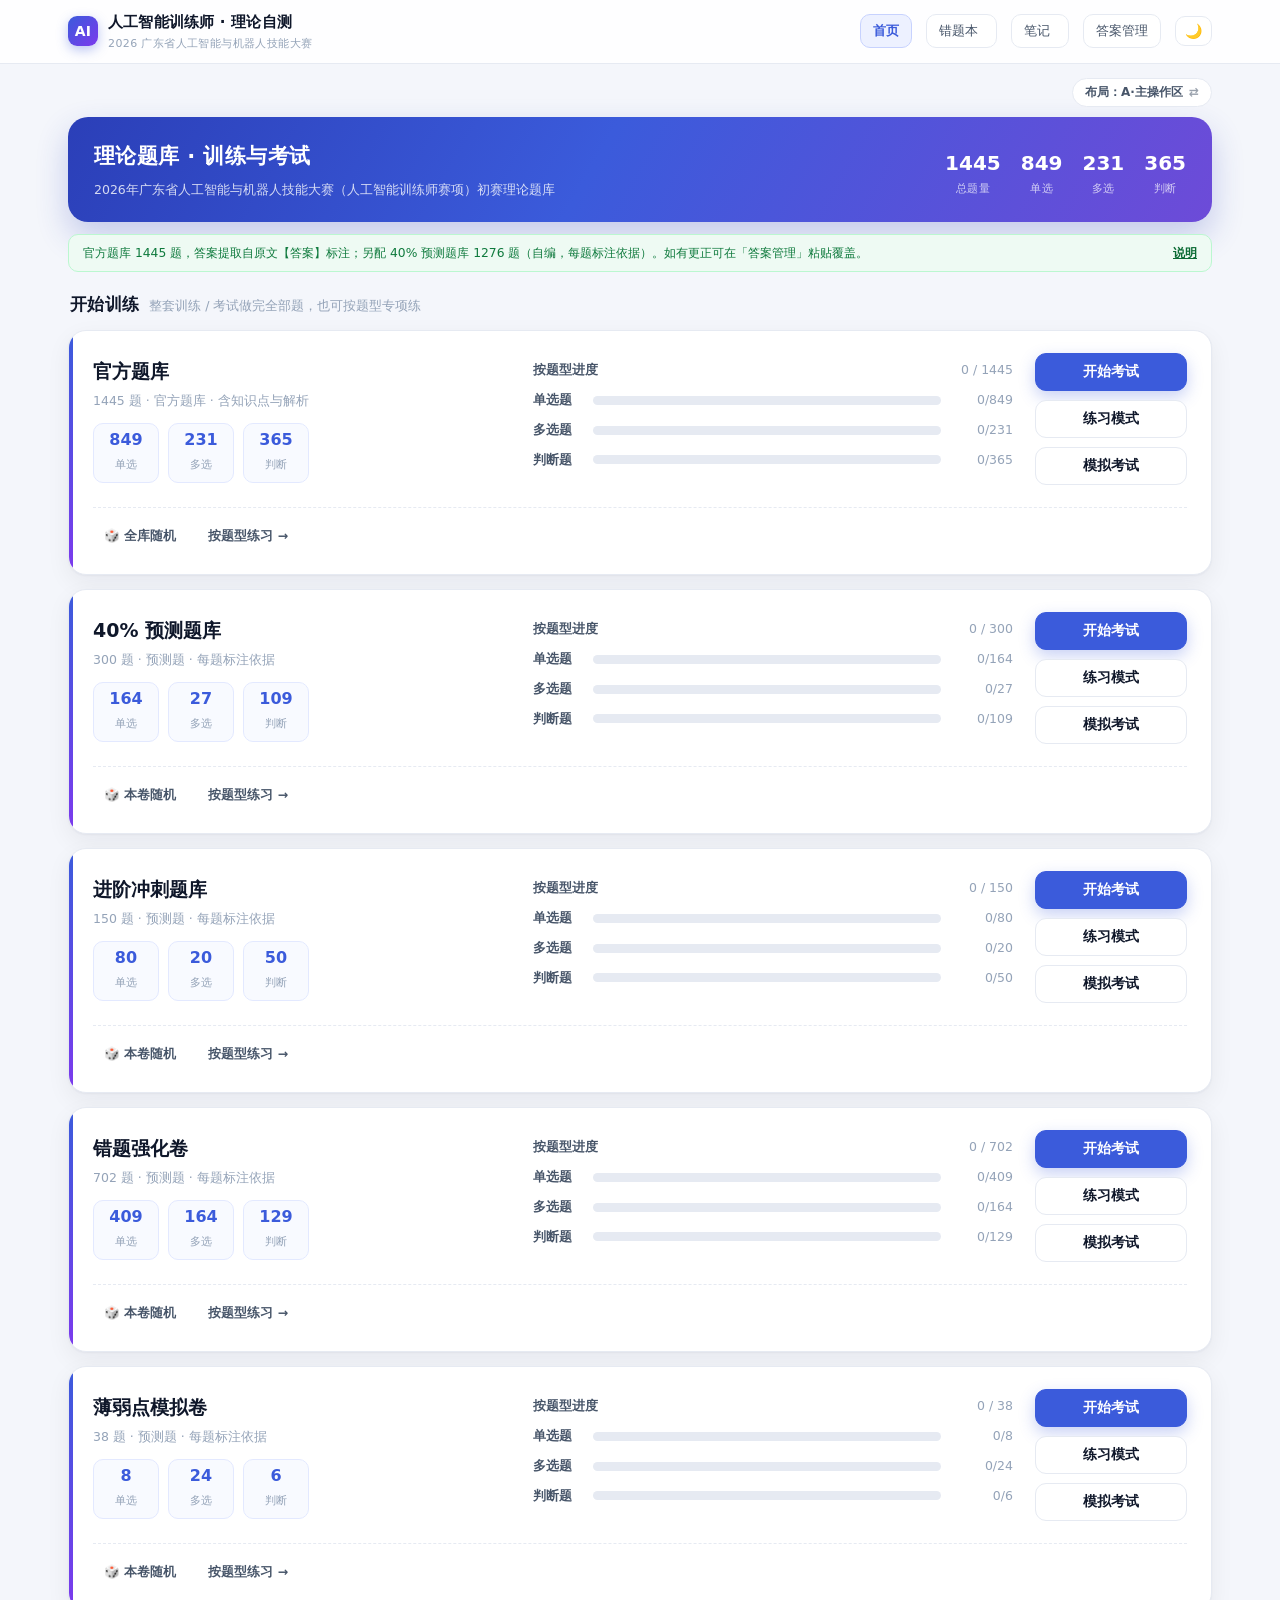
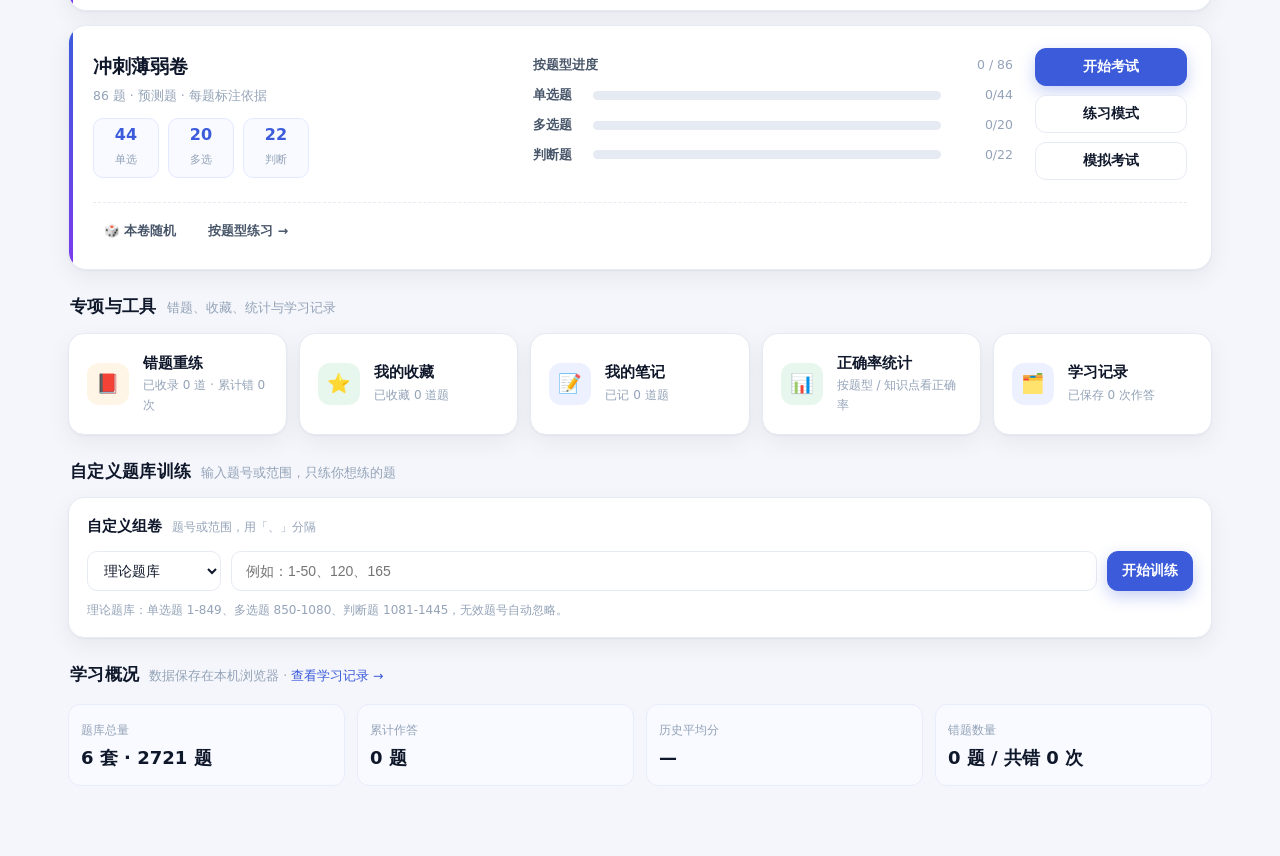
==== commit c9121ae8: "v3.21.0 冲刺薄弱卷U:高阶卷错题26+多选专项12(20道多选全量覆盖)+同考点关联48,多选优先,笔记回查A卷原题,单文件1360862字节" ====
--- a/index.html
+++ b/index.html
@@ -1301,14 +1301,14 @@
 window.QUIZ_DATA = window.QUIZ_DATA || {};
 window.QUIZ_DATA.papers = window.QUIZ_DATA.papers || [];
 (function () {
-  var bank = {"id":"A","title":"进阶冲刺题库","questions":[{"n":1,"t":"single","q":"二分类验证集共 1000 条样本，混淆矩阵为 TP=80、FN=20、FP=40、TN=860。该模型的查全率（召回率）与精确率分别是（ ）。","o":["86% 与 66.7%","80% 与 66.7%","80% 与 80%","66.7% 与 80%"],"kp":"模型性能评估的准则","an":"召回率=TP/(TP+FN)=80/100=80%；精确率=TP/(TP+FP)=80/120≈66.7%。分母不同：召回率看「实际正例里找出了多少」，精确率看「判成正例里有多少真对」。86% 是准确率 (80+860)/1000，是干扰项。","src":"混淆矩阵口径：召回率=TP/(TP+FN)，精确率=TP/(TP+FP)","lv":3},{"n":2,"t":"single","q":"风控模型把判定阈值从 0.7 降到 0.5 后，最可能出现的变化是（ ）。","o":["查全率下降、精确率上升","两者都不变","查全率上升、精确率下降","查全率与精确率同时上升"],"kp":"模型性能评估的准则","an":"阈值降低意味着更多样本被判为正例：原本漏掉的正例被捞回来（召回↑），但混进来的误判也变多（精确↓）。两者天然互相牵制，调阈值就是在找业务能接受的平衡点。","src":"分类阈值与 PR 权衡通行原理","lv":3},{"n":3,"t":"single","q":"A/B 实验中新版页面点击率提升 0.1%，p=0.03（<0.05）。流量数百万级。上线决策的正确依据是（ ）。","o":["统计显著之外还要结合业务显著性，0.1% 可能不值得承担改版风险","p<0.05 说明结果不可信，应放弃","再跑一次实验，p 变小就上线","统计显著就直接全量上线"],"kp":"线上实验设计与效果评估的方法（灰度与A/B）","an":"大流量下极小的差异也能统计显著（p 值只回答「差异是不是碰巧」）。是否上线还要看业务显著性：0.1% 的收益能否覆盖开发、维护与风险成本。重复跑到 p 变小属于 p-hacking。","src":"A/B 实验规范：统计显著性与业务显著性分开判断","lv":3},{"n":4,"t":"single","q":"某功能灰度发布按 5%→25%→50%→100% 推进。每扩大一批流量前，最应先确认的是（ ）。","o":["上一批的核心指标未劣化且无新增严重告警","服务器的机房位置","竞品是否也在灰度","开发团队是否已休息"],"kp":"线上实验设计与效果评估的方法（灰度与A/B）","an":"灰度的本质是小流量试错、逐级放量的守门：每一级都要拿核心指标（成功率、时延、业务转化）和告警做验收，通过才进下一级；出问题立刻回滚，防止影响面扩大。","src":"灰度发布通行规范：逐级放量、指标守门、可回滚","lv":2},{"n":5,"t":"single","q":"某服务 SLA 承诺月度可用性 99.9%。按 30 天计，当月累计不可用时长最长约为（ ）。","o":["10 分钟","4.32 分钟","43.2 分钟","7.2 小时"],"kp":"服务等级指标与SLA 管理的方法","an":"30 天 = 43200 分钟，99.9% 允许不可用 0.1%，即 43200×0.001 = 43.2 分钟。算这类题先统一单位到分钟：4.32 分钟对应 99.99%，7.2 小时对应 99%，量级差 10 倍是常见陷阱。","src":"SLA 计算：不可用时长 = 总时长 ×（1 − 可用性）","lv":3},{"n":6,"t":"single","q":"某接口响应时间白天均值 200ms，深夜只有 50ms，且随业务节奏波动。用固定阈值「超过 300ms 就告警」导致深夜漏报、白天误报频发。更合理的做法是（ ）。","o":["关闭该指标的告警","只在深夜开启告警","把阈值改成 1000ms 一刀切","改用随时间动态计算的基线（如同比/环比或滑动窗口分位数）作为告警参照"],"kp":"异常检测与告警阈值设置的策略","an":"指标本身有周期性时，固定阈值必然顾此失彼。动态基线让「正常」跟着时段走：对比历史同时段（同比）或最近 N 分钟（环比）的波动区间，偏离才告警，漏报误报同时下降。","src":"监控告警通行做法：周期性指标用动态基线而非静态阈值","lv":3},{"n":7,"t":"single","q":"告警分级体系中，适合配置为 P0（最高级、需立即呼叫值班人工介入）的是（ ）。","o":["核心下单接口成功率跌破 95%","某台测试机 CPU 偶发冲高","非核心报表生成延迟 10 分钟","磁盘使用率连续一周缓慢上升"],"kp":"异常检测与告警阈值设置的策略","an":"P0 留给「直接影响核心业务、不能等上班」的故障：核心链路可用性骤降。慢涨型问题适合工单跟进，测试机和非核心任务的抖动只做低级别通知——全塞进 P0 会造成告警疲劳，真故障反而被淹没。","src":"告警分级通行规范：按业务影响面与紧急度分级","lv":2},{"n":8,"t":"single","q":"用 5Why 法追问「模型线上效果下降」的原因，最后落到「标注员小王标错了」。这轮分析还没结束，因为（ ）。","o":["还没问满 5 个为什么","根因不应止步于个人疏忽，要继续追问为什么流程没有拦住这个错误","小王应该被立即辞退","必须换用鱼骨图重新分析"],"kp":"故障根因分析与定位的方法","an":"5Why 的终点是「可执行的系统性根因」：个人失误只是表象，继续追问会发现指南不清晰、抽检缺失、无双人复核等流程漏洞。把根因定在「某个人」上，改了人也防不住下一次。","src":"根因分析规范：归因到流程与机制，不止步于个体","lv":3},{"n":9,"t":"single","q":"数据质量问题清单有 20 类，修复优先级排序前应先用（ ）找出贡献最大的少数几类。","o":["直方图","帕累托图","雷达图","散点图"],"kp":"故障根因分析与定位的方法","an":"帕累托图按频次降序排列并画累计占比，直观呈现「少数类别占了大多数问题」（80/20），优先修它们收益最大。雷达图看多维对比，散点图看两变量关系，都不做主次排序。","src":"帕累托分析：少数关键项贡献大多数问题","lv":2},{"n":10,"t":"single","q":"用户反馈「下单偶尔很慢」，但每个服务的单机指标看起来都正常。定位跨 8 个微服务的慢请求，最合适的工具是（ ）。","o":["磁盘容量报表","静态代码检查","CPU 使用率曲线","全链路追踪（Trace）"],"kp":"可观测性建设的方法（日志、指标、链路追踪）","an":"跨服务调用的耗时分布只有链路追踪能看到：一次请求串起 8 个服务的 span，哪一跳耗时多少一目了然。单机指标各看各的，串不起「这一次请求」的全貌。","src":"可观测性三支柱：链路追踪负责跨服务调用路径分析","lv":3},{"n":11,"t":"single","q":"监控体系里「日志、指标、链路追踪」三者分工正确的是（ ）。","o":["指标看趋势与阈值、日志记事件明细与上下文、追踪看请求在服务间的路径","三者功能相同，留一个即可","追踪负责磁盘、日志负责网络","指标记事件明细、日志看趋势、追踪存数值"],"kp":"可观测性建设的方法（日志、指标、链路追踪）","an":"三者互补不重叠：指标（Metrics）是聚合数值，适合趋势与告警；日志（Logging）是离散事件明细，适合查现场细节；追踪（Tracing）是请求级调用链，适合跨服务定位。","src":"可观测性通行定义：Metrics / Logging / Tracing 分工","lv":2},{"n":12,"t":"single","q":"监控指标命名混乱：同一个接口有的团队叫 api_success、有的叫 api.ok.rate，跨团队对不上号。治理的第一步是（ ）。","o":["直接删除所有旧指标重新采集","统一指标命名与元数据规范（含义、单位、维度、负责人），再存量改造","让每个团队继续自定，加一层翻译表","把指标全部改成中文命名"],"kp":"监控数据治理与权限管理的方法","an":"指标治理先立规范后改造：统一命名、单位、标签维度和 owner，指标才可比、可查、可管。翻译表治标不治本，删库重建业务断档，风险大。","src":"监控数据治理规范：先统一命名与元数据标准","lv":2},{"n":13,"t":"single","q":"服务器负载升高，top 显示 CPU 的 wa（iowait）占比很高，us/sy 不高。最该优先排查的是（ ）。","o":["网络带宽打满","CPU 主频不够","磁盘 I/O 是否成为瓶颈","内存条品牌"],"kp":"系统性能瓶颈分析与调优的方法","an":"wa 高说明 CPU 在等磁盘 I/O，瓶颈大概率在存储而不是算力：用 iostat 看读写吞吐与 await，确认是慢盘、日志刷写过频还是随机 I/O 过多。us/sy 高才指向 CPU 本身。","src":"性能分析通行口径：iowait 高优先查 I/O 链路","lv":3},{"n":14,"t":"single","q":"某 Java 服务运行一周后内存缓慢上涨、Full GC 越来越频繁，重启后恢复。最可能的判断与第一步动作是（ ）。","o":["CPU 过热，降频处理","网络抖动，抓包分析","内存不足，直接扩容一倍","疑似内存泄漏，抓取堆内存快照（heap dump）对比分析对象增长"],"kp":"系统性能瓶颈分析与调优的方法","an":"「缓慢上涨 + 重启恢复 + Full GC 频繁」是内存泄漏的典型画像。先抓两份间隔一段时间的 heap dump，对比哪类对象持续增长、被谁持有，定位泄漏源头后再谈扩容——扩容只是推迟发作。","src":"JVM 内存问题通行排查：dump 对比定位泄漏对象","lv":3},{"n":15,"t":"single","q":"数据质量维度辨析：客户表里「邮箱」字段大量存在但格式多为 abc@xxx；订单表里同一订单的金额与支付流水对不上。两处分别主要违反了（ ）。","o":["准确性与一致性","一致性与完整性","唯一性与及时性","完整性与一致性"],"kp":"数据质量问题闭环整改机制的规范","an":"格式不对是「准确性」问题：有值但不符合业务格式规则。跨表金额对不上是「一致性」问题：同一事实在不同表里取值冲突。完整性管「有没有值」，唯一性管「重不重复」，都要分清。","src":"ISO/IEC 25012 数据质量维度：准确性/一致性辨析","lv":3},{"n":16,"t":"single","q":"数据清洗作业的标准闭环顺序是（ ）。","o":["探查问题→制定规则→清洗→验证效果→纳入整改闭环","先清洗→发现问题→再定规则→直接上线","探查→上线→补充规则→出问题再修","验证→清洗→探查→归档"],"kp":"数据清洗与标注作业流程管理的规范","an":"先探查摸清问题分布，才能定出有针对性的清洗规则；清洗后必须验证「问题真的少了、好数据没被误杀」，并把规则沉淀进日常监控形成闭环。跳过验证的清洗等于裸奔。","src":"数据质量闭环：探查→规则→清洗→验证→沉淀","lv":2},{"n":17,"t":"single","q":"收入字段 30% 缺失，且「高收入人群更不愿意填写」。直接把有缺失的行整行删掉，最可能引入的问题是（ ）。","o":["计算速度变慢","数据量不够大","样本出现系统性偏差：删除集中在高收入群体，模型对这类人预测变差","字段类型改变"],"kp":"特征工程构建的方法","an":"缺失不是随机的（与收入高低相关），整行删除等于按「高收入」定向抽走样本，训练分布被扭曲。非随机缺失要用插补或单独的「缺失指示」特征处理，而不是删除。","src":"缺失机制（MCAR/MAR/MNAR）通行结论：非随机缺失不可直接删除","lv":3},{"n":18,"t":"single","q":"检测一批明显右偏的收入数据中的异常值，比 3σ 法则更稳健的方法是（ ）。","o":["取最大值和最小值之间的所有点","按数据出现顺序截断","基于 IQR（四分位距）的箱线图法","直接用均值加减 3 倍标准差"],"kp":"数据清洗与标注作业流程管理的规范","an":"3σ 依赖均值和标准差，而两者都被偏态分布的长尾本身拉偏，异常值反而被「捂住」。IQR 基于分位数，对偏态和极端值不敏感，右偏数据用它更稳。","src":"统计学通行做法：偏态数据异常检测用 IQR 而非 3σ","lv":3},{"n":19,"t":"single","q":"客户表中「张三/138xxxx/北京」出现了三条记录，手机号各不相同但身份证号相同。合并去重应（ ）。","o":["以身份证号为主键做实体对齐，合并为一条并保留来源信息","随机保留一条，其余删除","全部保留，不做处理","按手机号去重，保留三条"],"kp":"数据清洗与标注作业流程管理的规范","an":"同一实体的判据要选稳定唯一标识（身份证号），手机号会变、不能当主键。合并时保留来源与冲突字段信息，供后续人工核验——直接随机删一条会丢失真实信息。","src":"实体对齐通行规范：用稳定唯一标识做主键","lv":2},{"n":20,"t":"single","q":"标注项目要求质检抽样，最能兼顾效率与质量置信度的组合是（ ）。","o":["只抽 1% 看个大概","按标注员分层抽检，新人与低分者加大比例，配合双人背靠背标注与 Kappa 一致性考核","只看交付日期不看质量","全部交由标注员自查自报"],"kp":"数据处理人员培训、考核与上岗要求的规范","an":"均匀抽检对风险不敏感：新人、历史一致率低的标注员才是风险源，应提高抽检比例。双人背靠背独立标注再算 Kappa，能客观量化一致性，防止「自己检查自己」走过场。","src":"标注质检通行做法：分层抽检 + 双标 + Kappa 考核","lv":3},{"n":21,"t":"single","q":"标注项目进行中，需求方三天两头口头改判定口径，标注员跟着改。最直接的风险是（ ）。","o":["客户不再付款","标注速度变慢","前后批次标准不一致，同一规则下数据自相矛盾，模型学不到稳定模式","服务器磁盘占满"],"kp":"数据清洗与标注作业流程管理的规范","an":"口径变更没有版本化，已标数据和新数据就不在同一套标准下，等于把矛盾样本喂给模型。规范做法：指南版本化管理，改口径要走变更流程、评估已标数据是否需要复标。","src":"标注规范：判定口径必须版本化变更，评估存量影响","lv":3},{"n":22,"t":"single","q":"众包标注平台在任务里悄悄混入若干已知标准答案的题目，目的是（ ）。","o":["提高平台流量","测试网络延迟","扩充训练数据","考核标注员质量，低于阈值的账号作答作废或整批复核"],"kp":"数据清洗与标注作业流程管理的规范","an":"金标题（埋题）是众包质量控制的标配：混入已知答案的题实时算每个人的正确率，不达标就作废或返工，防止随意乱标混工时。","src":"众包标注质量控制：金标题（golden set）机制","lv":2},{"n":23,"t":"single","q":"正负样本 1:1000 的欺诈检测项目，建模前第一步应该（ ）。","o":["先分析业务与指标口径：明确要优化什么（召回还是精确），再定不均衡处理与评估方案","把正样本复制 999 份再训练","只取负样本的一部分，凑成 1:1 再说","直接上最复杂的深度模型"],"kp":"样本不均衡","an":"极端不均衡下先回答「业务在乎什么」：漏掉欺诈损失大就优先召回，误杀客户损失大就保精确。处理手段（权重、采样、阈值移动）和评估指标（F1/PR-AUC）都由这个目标决定，上来就搬模型是本末倒置。","src":"不均衡建模规范：先定业务目标与评估口径，再选处理手段","lv":3},{"n":24,"t":"single","q":"关于 SMOTE 过采样，说法正确的是（ ）。","o":["它直接复制少数类原样本","它在少数类样本的特征空间中做插值生成新样本，类别重叠严重时可能把噪声放大","它只能用于文本数据","它会减少多数类样本数量"],"kp":"样本不均衡","an":"SMOTE 在相邻少数类样本连线之间插值造「新样本」，不是简单复制。风险在类别边界模糊时：插值点可能落在重叠区，等于人为放大噪声。复制样本会纯过拟合，删多数类是欠采样，都不对。","src":"SMOTE 原理：少数类特征空间插值；边界模糊时慎用","lv":3},{"n":25,"t":"single","q":"对按月采集的销售数据做模型评估，下面做法正确的是（ ）。","o":["把测试集并入训练集提升效果","随机打乱后 5 折交叉验证","按时间滚动切分（walk-forward）：用过去几个月训练、下一个月验证，逐段前移","用未来数据补充训练集"],"kp":"时间序列预测的策略","an":"时间序列有先后依赖，随机 CV 会让模型「用未来预测过去」，指标虚高且毫无意义。滚动前推（训练段在前、验证段紧随其后、逐段前移）才模拟真实使用方式。","src":"时间序列评估规范：walk-forward / 滚动切分","lv":3},{"n":26,"t":"single","q":"训练集准确率 98%、验证集准确率 71%，继续训练两者差距还在拉大。优先采取的措施是（ ）。","o":["提高学习率到原来的 10 倍","去掉验证集继续训练","加大模型层数","正则化（L2/Dropout）、早停或增加训练数据"],"kp":"模型选择的准则","an":"训练高、验证低且差距扩大，是教科书式过拟合：模型在背训练集。对抗手段是约束模型复杂度（正则、Dropout）、及时刹车（早停）或喂更多数据。加大模型和加大学习率只会更糟，去掉验证集是自欺欺人。","src":"过拟合处置通行方案：正则化/早停/数据增强","lv":2},{"n":27,"t":"single","q":"想让线性模型的特征权重自动稀疏化（一部分特征权重归零），应优先使用（ ）。","o":["L2 正则","不使用正则","增大 batch size","L1 正则"],"kp":"特征工程构建的方法","an":"L1 惩罚项让部分权重精确压到 0，天然做特征筛选；L2 只把权重整体压小、不会归零。batch size 是训练参数，与稀疏化无关。","src":"正则化原理：L1 稀疏、L2 平滑","lv":2},{"n":28,"t":"single","q":"训练时 loss 剧烈震荡甚至变成 NaN，最可能的原因是（ ）。","o":["学习率过大导致参数更新步子过猛","学习率过小","epoch 太少","验证集太大"],"kp":"模型选择的准则","an":"学习率过大时参数在最优附近来回跳甚至发散，loss 表现为震荡、爆表、NaN。第一步是把学习率调小或加 warmup，再查数据里是否有异常值/NaN 标签。","src":"训练稳定性通行结论：loss 震荡/NaN 首查学习率","lv":2},{"n":29,"t":"single","q":"深层网络使用 sigmoid 激活时训练几乎不动，换成 ReLU 后明显改善，原因是（ ）。","o":["ReLU 会自动归一化数据","ReLU 输出恒为正，避免梯度消失问题缓解","ReLU 参数更多","sigmoid 计算太占内存"],"kp":"模型选择的准则","an":"sigmoid 在深层的导数最大只有 0.25，层层相乘后梯度指数级衰减（梯度消失），底层几乎学不到东西。ReLU 正区间导数恒为 1，梯度能顺畅回传。ReLU 没有参数，也不做归一化。","src":"深度学习通行结论：ReLU 缓解梯度消失","lv":2},{"n":30,"t":"single","q":"关于 Batch Normalization，正确的是（ ）。","o":["它只用于图像任务","它的主要作用是防止内存溢出","训练时用当前 batch 的统计量归一化，推理时改用训练期累积的滑动平均统计量","训练和推理都用当前 batch 统计量"],"kp":"模型选择的准则","an":"BN 训练时靠 batch 内均值方差做归一化（顺带稳定训练、允许更大学习率）；推理时样本单独到达，没有 batch 可言，改用训练期维护的滑动平均。用错统计量是线上效果掉一大截的常见事故。","src":"BatchNorm 机制：训练用 batch 统计、推理用滑动平均","lv":3},{"n":31,"t":"single","q":"Dropout 的正确使用方式是（ ）。","o":["训练推理全程随机置零","只在第一层使用才有效","它是用来加速推理的","训练时按概率随机置零部分神经元，推理时关闭并按保留概率缩放权重"],"kp":"模型选择的准则","an":"Dropout 靠训练期随机失活逼迫网络不依赖个别神经元，等效于隐式集成；推理时必须关闭（并用 inverted dropout 缩放），否则输出随机化、指标抖动。它防过拟合，与推理加速无关。","src":"Dropout 机制：训练随机失活、推理关闭","lv":2},{"n":32,"t":"single","q":"早停（Early Stopping）监控的对象应该是（ ）。","o":["训练集 loss","验证集 loss/指标","学习率大小","梯度范数"],"kp":"模型选择的准则","an":"早停的目的是「在开始过拟合前刹车」，而过拟合的信号是验证集指标由好转坏，所以监控对象必须是验证集。训练集 loss 一直会降，看它永远停不下来。","src":"早停机制：以验证集指标为停止依据","lv":2},{"n":33,"t":"single","q":"CNN 中池化层的主要作用是（ ）。","o":["替代激活函数","缩小特征图尺寸、扩大感受野并带来一定平移不变性","增加参数量提升表达能力","负责输出最终分类结果"],"kp":"模型选择的准则","an":"池化对局部窗口取最大/均值，特征图变小、后续神经元能「看到」更大原图区域（感受野扩大），小幅度位移不再改变输出（平移不变）。它没有可学参数，也不输出最终结果。","src":"CNN 基础：池化降维、扩感受野、平移不变","lv":2},{"n":34,"t":"single","q":"普通 RNN 处理长序列时记不住久远信息，改进方案正确的是（ ）。","o":["把隐藏层维度调小","改用更多全连接层","改用 LSTM/GRU，用门控机制控制信息的保留与遗忘","把序列截得更碎"],"kp":"模型选择的准则","an":"普通 RNN 反向传播时梯度随时间连乘衰减。LSTM/GRU 用输入门、遗忘门、输出门构造「信息高速通道」，长依赖信息得以保留。截碎序列丢了上下文，缩维度与全连接都不解决梯度问题。","src":"RNN 长依赖缺陷与门控单元（LSTM/GRU）改进","lv":2},{"n":35,"t":"single","q":"自注意力机制的计算复杂度约为（n 为序列长度，d 为维度）（ ）。","o":["O(n·d)","O(log n)","O(n³)","O(n²·d)"],"kp":"模型选择的准则","an":"序列中每两个位置都要算一次注意力权重，n×n 的注意力矩阵乘 d 维向量，总量 O(n²·d)。这就是长文本推理贵、催生各种稀疏注意力改进的根本原因。","src":"Transformer 自注意力复杂度分析","lv":3},{"n":36,"t":"single","q":"BERT 与 GPT 的核心区别是（ ）。","o":["BERT 是双向编码器，擅长理解类任务；GPT 是自回归解码器，擅长生成类任务","BERT 用于生成、GPT 用于分类","BERT 参数更小所以只能做小任务","两者结构完全相同只是名字不同"],"kp":"模型选择的准则","an":"BERT 训练时看上下文两边（掩码语言模型），输出的是双向语义表示，适合分类、检索、抽取；GPT 从左往右逐词预测下一个词，天然做生成。拿 BERT 写文章、拿 GPT 做文本分类都拿错了工具。","src":"预训练模型范式：双向编码（BERT）vs 自回归生成（GPT）","lv":2},{"n":37,"t":"single","q":"显存有限又想微调大模型，LoRA 的思路是（ ）。","o":["把训练数据减半","冻结原模型权重，只训练旁路上新增的低秩矩阵","把模型量化到 1 bit 后从头训练","删掉一半 Transformer 层"],"kp":"模型选择的准则","an":"LoRA 假设微调的权重变化量是低秩的：原权重 W 冻结不动，只训 ΔW=A·B 两个小矩阵，可训练参数降到千分之一量级，效果接近全参微调。量化、删层是换精度换能力，减数据是砍训练，都不是 LoRA。","src":"LoRA 原理：低秩旁路，冻结主干","lv":3},{"n":38,"t":"single","q":"企业知识库问答系统要求「知识每周更新、答案可溯源」。相比微调，更适合的方案是（ ）。","o":["让模型硬背知识库","提高温度参数让模型自由发挥","RAG：检索增强生成，知识存外部库，检索结果作为上下文交给模型生成并附引用","每周全量重训一次大模型"],"kp":"模型选择的准则","an":"RAG 把「知识」与「模型」解耦：知识更新只换库不训模型，答案能附来源方便核查，还能显著压低幻觉。重训慢且贵、硬背必过时、高温自由发挥正相反。","src":"RAG 适用场景：知识频繁更新、要求可溯源","lv":3},{"n":39,"t":"single","q":"缓解大模型「一本正经胡说八道」（幻觉）的组合手段里，最直接有效的是（ ）。","o":["把模型参数调大","提高温度让输出更随机","删除全部历史对话","RAG 提供事实依据 + 要求附引用 + 降低温度"],"kp":"模型选择的准则","an":"幻觉的根源是模型凭参数记忆「脑补」。给它检索到的真实材料、要求标注出处、把温度调低让输出贴近事实，三件事都直接掐住脑补的空间。参数更大不治幻觉，高温反而放大随机性。","src":"大模型幻觉缓解通行组合：检索增强 + 引用约束 + 低温","lv":3},{"n":40,"t":"single","q":"few-shot 提示中，示例选择的首要原则是（ ）。","o":["示例与目标任务分布一致、覆盖典型情形与边界情形，格式统一","示例越多越好，塞满上下文","示例答案随便写，模型自己会改","只挑模型最容易答对的简单例子"],"kp":"模型选择的准则","an":"few-shot 本质是「给模型看示范」：示例的格式、分布、难度要与真实任务一致，典型与边界情形都覆盖，模型才能泛化。示例乱写会教坏模型；全放简单例子，模型遇到难题就露馅。","src":"提示工程通行原则：示例与目标分布一致、覆盖边界","lv":2},{"n":41,"t":"single","q":"客户分群要找「任意形状的簇」并自动剔除噪声点，最合适的算法是（ ）。","o":["主成分分析","DBSCAN","K-means","线性回归"],"kp":"聚类分类对比的方法","an":"DBSCAN 按密度扩张，簇可以是任意形状，密度不够的点自动标为噪声。K-means 假设簇是球状、必须指定 k、对噪声敏感——客户群体常常不规则且有异常客户，K-means 会硬把它们拉进某个簇。","src":"聚类算法选型：密度聚类（DBSCAN）适合任意形状+抗噪","lv":3},{"n":42,"t":"single","q":"K-means 中确定聚类数 k，常用的量化手段是（ ）。","o":["p 值检验","混淆矩阵","肘部法（SSE 拐点）与轮廓系数","准确率与召回率"],"kp":"聚类分类对比的方法","an":"肘部法看 SSE 随 k 下降的拐点，轮廓系数衡量「簇内紧、簇间远」，都是无标签场景的内部指标。准确率/混淆矩阵是有监督指标，聚类没有标签用不上。","src":"聚类评估：肘部法、轮廓系数等内部指标","lv":2},{"n":43,"t":"single","q":"层次聚类相比 K-means 的优势是（ ）。","o":["计算速度一定更快","只能处理数值型之外的数据","结果与初值有关","不需要预先指定簇数，可通过树状图（dendrogram）选择切分层级"],"kp":"聚类分类对比的方法","an":"层次聚类自底向上合并（或自顶向下拆分），整个过程是棵树，想要几簇就在哪层切一刀，还留下树状图帮助判断结构。K-means 必须先给 k、结果受初值影响，恰好是层次聚类的反向优点。","src":"层次聚类特性：树状图选簇数、无需预设 k","lv":2},{"n":44,"t":"single","q":"决策树长得太深、把训练样本一个个背下来，标准对策是（ ）。","o":["预剪枝/后剪枝，或限制树的深度与叶子样本数","把树加深到能完美拟合训练集","把特征全部乘以 2","换成更大的决策树集成一个单棵树"],"kp":"模型选择的准则","an":"单棵深树必然过拟合，剪枝（提前停或先生长再回剪）和限制深度、叶子最小样本数是标准手段。加深树火上浇油；「更大的单棵树」不存在——树越深拟合越死。","src":"决策树过拟合处置：剪枝与复杂度限制","lv":2},{"n":45,"t":"single","q":"随机森林与 GBDT 的本质区别是（ ）。","o":["GBDT 里每棵树互不相干","随机森林用 Bagging 并行建树以降方差，GBDT 用 Boosting 串行拟合残差以降偏差","随机森林是浅层网络，GBDT 是深层网络","两者都是串行训练"],"kp":"模型选择的准则","an":"随机森林：有放回采样+随机特征子集，树和树互相独立、可并行，投票合并降方差。GBDT：每棵新树拟合前面所有树的残差，串行依赖，逐步降偏差。一并行一串行、一方差一偏差，是集成学习的两条主线。","src":"集成学习两大范式：Bagging 降方差、Boosting 降偏差","lv":3},{"n":46,"t":"single","q":"使用 RBF 核 SVM 前，特征一般要先做标准化，因为（ ）。","o":["标准化能减少样本数量","标准化会让核函数失效","核函数基于样本间距离，量纲大的特征会主导距离计算","SVM 不能处理数值"],"kp":"模型选择的准则","an":"RBF 核的相似度由欧氏距离决定：月薪（几万）和年龄（几十）直接放一起，年龄在距离里几乎不存在，模型变成只看月薪。标准化让各特征量纲对齐，距离才有意义。","src":"SVM/KNN/梯度类模型需标准化：距离对量纲敏感","lv":2},{"n":47,"t":"single","q":"逻辑回归的输出与适用场景，正确的是（ ）。","o":["输出必须是整数标签","只能做回归不能做分类","对特征尺度完全不敏感","输出属于各分类的概率，适合需要概率化决策与可解释的场景"],"kp":"模型选择的准则","an":"逻辑回归经 sigmoid 输出 0–1 概率，业务可以按阈值权衡（比如风控通过率），系数还能解读成各特征的影响方向，是工业界基线模型。它做分类不做回归，且对量纲敏感需要标准化。","src":"逻辑回归：概率输出、系数可解释、需标准化","lv":2},{"n":48,"t":"single","q":"类别特征「城市」有 2000 个取值，直接 one-hot 的主要问题是（ ）。","o":["维度爆炸且大部分列几乎全 0，稀疏又无效","模型学不动任何特征","城市不是类别特征","one-hot 会改变样本数量"],"kp":"特征工程构建的方法","an":"2000 维里每个样本只有 1 维是 1，矩阵极度稀疏，模型难学到稳定权重，计算也浪费。高基数类别的通行处理：目标编码、分桶合并低频项或学习嵌入表示。","src":"高基数类别特征：one-hot 失效，用目标编码/嵌入/分桶","lv":3},{"n":49,"t":"single","q":"使用目标编码（用标签均值替换类别值）时，防止标签泄漏的正确做法是（ ）。","o":["编码后把原特征删掉就行，无需其他处理","在交叉验证内部计算编码：每折只用训练折的统计量编码验证折","用全量数据（含测试集）算好编码再切分","编码时把测试集标签也用上"],"kp":"特征工程构建的方法","an":"目标编码把标签信息揉进特征里，若用全量统计（尤其掺进测试集标签），验证指标会虚高、上线后打回原形——这是典型的数据泄漏。规范做法是折内编码或加平滑与时间隔离。","src":"目标编码防泄漏：CV 内统计、不得掺入测试集信息","lv":3},{"n":50,"t":"single","q":"以下哪类模型对特征标准化最不敏感（ ）。","o":["SVM（RBF 核）","逻辑回归 + 梯度下降","决策树及其集成（随机森林/GBDT）","KNN"],"kp":"特征工程构建的方法","an":"树模型按「阈值 x>某个数」分裂，只看单特征内部排序，不关心量纲，缩放不改变排序。KNN、RBF 核 SVM、梯度下降类模型都依赖距离或梯度，量纲失衡会让大数值特征垄断。","src":"特征缩放适用性：树模型天然免疫量纲","lv":2},{"n":51,"t":"single","q":"对 GDP 月度序列建模前做 ADF 检验，p=0.4（不显著），下一步应（ ）。","o":["直接用 ARIMA(1,0,1)","把数据乘以 100","换用 K-means 聚类","做差分后再检验平稳性"],"kp":"时间序列预测的策略","an":"ADF 原假设是「存在单位根（非平稳）」，p=0.4 说明无法拒绝，序列非平稳。ARIMA 的 d 阶差分就是为这准备的：差分消趋势，再检验，平稳后定 d。聚类与时间结构无关。","src":"Box-Jenkins 流程：ADF 检验→差分定 d→定 p、q","lv":3},{"n":52,"t":"single","q":"ARIMA(2,1,2) 中三个数字分别表示（ ）。","o":["自回归阶数 2、差分次数 1、移动平均阶数 2","层数、学习率、批次","聚类数、迭代数、维度","准确率、召回率、F1"],"kp":"时间序列预测的策略","an":"ARIMA(p,d,q)：p 是自回归项数（用过去几期值）、d 是使序列平稳所需的差分次数、q 是移动平均项数（用过去几期误差）。三件套含义是固定考点，别与网络结构参数混淆。","src":"ARIMA 记号定义","lv":2},{"n":53,"t":"single","q":"用近 30 天销售额的滑动均值构造特征预测明天销量时，必须（ ）。","o":["随机选窗口起点","窗口只包含预测日之前的数据（特征做 shift），绝不能把未来数据卷进来","把明天的销售额也算进窗口","窗口越大越好，包含全年"],"kp":"时间序列预测的策略","an":"滑窗特征最典型的泄漏是把待预测时点本身（或其后）卷进窗口：训练指标漂亮、上线全是马后炮。构造任何时序特征都要检查信息的时间边界——「生成特征那一刻，未来必须还不知道」。","src":"时序特征防泄漏：窗口只含预测点之前的信息","lv":3},{"n":54,"t":"single","q":"销量预测评估中，部分真值接近 0。下列指标中最不该用的是（ ）。","o":["RMSE","WMAPE（按总量加权的百分比误差）","MAPE","MAE"],"kp":"时间序列预测的策略","an":"MAPE = |误差|/真值，真值趋近 0 时分母极小，误差百分比直接爆表，个别小基数点就能污染整个指标。MAE/RMSE 基于绝对误差不受影响；WMAPE 用总量做分母，天然规避零值问题。","src":"预测评估指标口径：MAPE 对零值/小值敏感","lv":3},{"n":55,"t":"single","q":"MFCC（梅尔频率倒谱系数）在语音特征里的核心思想是（ ）。","o":["记录声音的最高频率","把语音转成图片","压缩音频文件体积","用梅尔刻度模拟人耳对低频敏感、高频粗略的非线性感知"],"kp":"语音识别特征提取和处理","an":"人耳对 1kHz 附近的细微差别很敏感、对 8kHz 附近的差别不敏感，梅尔刻度就是这种「低频密、高频疏」的感知尺。MFCC 按这把尺子取特征，保留人耳关心的信息，几十年都是语音识别的标配特征。","src":"MFCC 原理：梅尔刻度逼近人耳听觉感知","lv":3},{"n":56,"t":"single","q":"语音识别系统把「今天天气」识别成「天天天气」，漏了一个「今」。按 WER 计算口径这属于（ ）。","o":["删除错误（Deletion）","插入错误（Insertion）","替换错误（Substitution）","不算错误"],"kp":"语音识别系统的设计","an":"WER =（替换 S + 删除 D + 插入 I）/ 参考词数。参考答案有「今」而识别结果里没有，属于漏词 = 删除错误。多出来的词才是插入错误，词对但写错才是替换。","src":"WER 口径：S/D/I 三类错误分明","lv":3},{"n":57,"t":"single","q":"典型语音识别流水线的正确顺序是（ ）。","o":["语言模型在特征提取之前","预处理（降噪/分帧）→ 特征提取（如 MFCC）→ 声学模型 → 解码（结合语言模型）输出文本","直接把音频转成图片再 OCR","先输出文本再提特征"],"kp":"语音识别系统的设计","an":"链路是「信号→特征→声学得分→解码成文字」：前端清洗信号、特征压出有效信息、声学模型给出音素概率、解码器再结合语言模型挑出最合理的词序列。语言模型只在解码阶段介入。","src":"ASR 流水线标准顺序","lv":2},{"n":58,"t":"single","q":"CTC 解码在语音识别中的价值是（ ）。","o":["必须每帧人工标注才能训练","只适用于离线转写不适用流式","不需要帧级对齐标注，让模型直接学「音频序列→字符序列」的映射","能自动翻译外语"],"kp":"语音识别的解码技术","an":"传统方案要求标注「第几帧是哪个音素」，成本极高。CTC 引入空白符并对所有可能对齐路径求和，跳过帧级标注这一关。它同样可用于流式识别，「只适用离线」是误解。","src":"CTC 原理：对齐无关训练","lv":3},{"n":59,"t":"single","q":"智能音箱在嘈杂客厅里准确拾取主人指令，前端处理链路通常是（ ）。","o":["先识别再降噪","只加大扬声器音量","靠用户喊得更响","回声消除 → 降噪 → 波束形成（定向拾音）→ 识别"],"kp":"语音识别系统的设计","an":"远场语音三件套：回声消除先去掉设备自己播放的声音（否则自己听自己说话），降噪压环境噪声，波束形成朝说话人方向定向聚束。顺序反了（先识别后降噪）没有意义。","src":"远场语音前端处理标准链路","lv":2},{"n":60,"t":"single","q":"ASR 与 TTS 的关系是（ ）。","o":["ASR 把语音转文本，TTS 把文本转语音，方向相反","两者都是语音转文本","两者都是文本转语音","TTS 是 ASR 的评估指标"],"kp":"语音识别系统的应用","an":"ASR（Automatic Speech Recognition）听，TTS（Text-To-Speech）说，一进一出构成语音交互闭环。混淆两者是概念题最基础的坑。","src":"语音交互基础概念：ASR 输入、TTS 输出","lv":1},{"n":61,"t":"single","q":"智能客服识别不出用户意图时，规范做法是（ ）。","o":["把用户拉黑","置信度低于阈值时主动澄清或转人工，而不是硬猜一个答案","随机挑一个高热度答案回复","循环播放欢迎语"],"kp":"智能客服机器人","an":"兜底策略是客服机器人的底线设计：低置信度硬猜会答非所问、激怒用户；主动澄清一次仍不明就转人工，体验和成本都可控。「装懂」是智能客服差评的头号来源。","src":"对话系统设计：低置信度澄清/转人工兜底","lv":2},{"n":62,"t":"single","q":"用户先问「北京天气如何」，再问「那上海呢」。第二轮机器人能正确响应，依赖的模块是（ ）。","o":["图片审核模块","随机应答模块","上下文管理：维护对话状态并做指代/省略消解","语音合成模块"],"kp":"智能客服机器人","an":"「那上海呢」省略了谓语，必须结合上一轮知道问的是「天气」。多轮对话的核心就是对话状态跟踪与上下文继承，丢了上下文，省略句式全军覆没。","src":"多轮对话：状态跟踪、指代消解","lv":2},{"n":63,"t":"single","q":"CLIP 这类图文模型的对齐方法是（ ）。","o":["把图片逐像素求和","只用文字训练、图片随便填","把图片压缩成 zip","对比学习：让配对图文的表示相近、不配对的远离"],"kp":"多模态人机交互流程的设计方法","an":"CLIP 用海量图文对做对比学习：匹配对的图文向量拉近，错配的推远，学出同一语义空间。检索、零样本分类都靠「图和文在同一空间里比距离」这个底座。","src":"CLIP 对比学习范式","lv":3},{"n":64,"t":"single","q":"产品处于交互概念早期，只需低成本验证信息架构与操作流程是否顺，应该做（ ）。","o":["纸面/低保真原型","像素级高保真视觉稿","直接开发正式版本","只写需求文档不做原型"],"kp":"人机交互的低保真模型","an":"早期要回答的是「流程对不对、结构顺不顺」，纸面原型和线框图改起来快、成本低，还鼓励大胆试错。高保真会把讨论注意力引向颜色字体等细节，正式开发试错成本最高。","src":"低保真原型适用阶段：概念早期验证结构","lv":2},{"n":65,"t":"single","q":"「卡片分类法」与「树形测试法」的正确区分是（ ）。","o":["树测试用于生成视觉稿","卡片分类让用户自由组织内容，用于探索心智模型；树测试让用户在既有结构里找目标，用于验证信息架构","两者完全相同可互换","卡片分类用于测试加载速度"],"kp":"人机交互可用性测试工具","an":"卡片分类是「开放题」：用户自己分组命名，暴露他们心中的分类逻辑，适合建结构之前。树测试是「闭卷题」：结构已定，看用户能不能找到东西、在哪层迷路，适合上线之前验证。","src":"信息架构研究方法：卡片分类（探索）vs 树测试（验证）","lv":3},{"n":66,"t":"single","q":"关于可用性测试的样本量，Nielsen 研究的通行结论是（ ）。","o":["样本量与发现率无关","只测 1 个自己人就够了","5 名左右用户即可发现绝大多数严重可用性问题","必须 50 人以上才有意义"],"kp":"人机交互可用性测试工具","an":"可用性问题的分布高度重叠：5 名用户大约覆盖 85% 的严重问题，继续堆人数边际收益骤减。正确策略是小样本多轮迭代，而不是一次拉几十人。「自己测自己」则完全没有外部视角。","src":"Nielsen 可用性测试样本量研究","lv":2},{"n":67,"t":"single","q":"一份合格的用户画像，核心要素是（ ）。","o":["尽量堆砌人口属性标签","只放用户头像和昵称","罗列竞品参数","目标、行为与使用场景（什么时候、为什么来、想完成什么）"],"kp":"用户画像中的使用场景","an":"画像的价值在指导设计决策：知道用户「在什么场景、带着什么目标、会怎么做」，才能排功能优先级。人口属性只是背景板，堆标签、放头像都是装饰，不产生设计依据。","src":"用户画像构建规范：场景+目标+行为为核心","lv":2},{"n":68,"t":"single","q":"A/B 测试两个版本的导航结构，最重要的实验纪律是（ ）。","o":["单变量原则：两版只允许导航结构不同，其余条件一致","同时改导航和配色，效果更好","实验期间随时调整分流比例","A 版放工作日、B 版放周末"],"kp":"A/B 测试在导航结构评估中的应用","an":"多变量同时改，提升就无法归因——不知道是导航的功劳还是配色的功劳。分流还必须在同一时间段、随机进行，否则时段差异（工作日/周末流量质量不同）会污染结论。","src":"A/B 实验纪律：单变量、同时段、随机分流","lv":2},{"n":69,"t":"single","q":"用户旅程图（Journey Map）的主要产出是（ ）。","o":["上线后的财务报表","按阶段梳理用户行为、触点、情绪曲线，标出痛点与机会点","系统接口的性能压测报告","数据库 ER 图"],"kp":"人机交互中的行为分析方法","an":"旅程图沿时间轴铺开用户「做什么、在哪做、感受如何」，情绪低洼处就是痛点，痛点反向输出机会点，是体验设计的地图类工具。它与压测、ER 图毫无关系。","src":"用户旅程图定义与产出","lv":2},{"n":70,"t":"single","q":"无障碍设计中，正文文本与背景的对比度通行标准是不低于（ ）。","o":["10 : 1 以下都不行","对比度无所谓","4.5 : 1","1.2 : 1"],"kp":"跨终端的人机交互设计","an":"WCAG AA 级要求正文对比度 ≥ 4.5:1、大字号 ≥ 3:1。对比不足，低视力用户和强光场景下的普通用户都读不清。10:1 以上通常没必要，反而不利于某些弱视类型。","src":"WCAG 2.x AA 级对比度要求","lv":2},{"n":71,"t":"single","q":"移动端可点击元素的最小触控区域，通行建议约为（ ）。","o":["8×8 像素","越大越好，占满半屏","没有要求","44×44 pt（约 9mm 见方）"],"kp":"跨终端的人机交互设计","an":"成年指尖触控精度有限，iOS HIG 与 Material 都建议最小触控目标约 44pt/48dp。8×8 像素根本点不中，半屏按钮则浪费空间且易误触——「合适的最小值」是可用性与布局的平衡。","src":"iOS HIG / Material Design 触控目标规范","lv":2},{"n":72,"t":"single","q":"App 申请收集用户人脸信息用于登录，按《个人信息保护法》应当（ ）。","o":["取得用户的单独同意，并说明处理目的、方式与保存情况","在用户协议里混在一起概括同意即可","默认开启，用户不反对即同意","只在隐私政策里放一行小字"],"kp":"个人信息保护法律要求","an":"人脸属于敏感个人信息：处理需「单独同意」+ 充分告知，不能用一揽子隐私政策打包。默认勾选、小字提示都被明确禁止。","src":"《个人信息保护法》第 28-29 条：敏感个人信息单独同意","lv":3},{"n":73,"t":"single","q":"《数据安全法》确立的数据安全管理基础制度是（ ）。","o":["删除所有历史数据","数据分类分级保护","数据全部免费开放","数据可以随意跨境传输"],"kp":"数据安全法律要求","an":"分类分级是《数据安全法》的核心抓手：按重要程度和危害程度分级，再匹配不同强度的保护措施。「分级保护」四个字是这道法的题眼，其余选项都违背其立法方向。","src":"《数据安全法》第 21 条：分类分级保护制度","lv":2},{"n":74,"t":"single","q":"依据《网络安全法》，网络运营者留存网络日志的期限要求是（ ）。","o":["永久留存","不需要留存","不少于六个月","不少于一个月"],"kp":"网络安全法律要求","an":"《网络安全法》第 21 条明确要求留存网络日志不少于六个月，用于安全事件追溯与监管检查。这是数字「六个月」的直接考法，别与「一年」「三年」等干扰值混淆。","src":"《网络安全法》第 21 条：日志留存 ≥ 6 个月","lv":2},{"n":75,"t":"single","q":"面向公众的生成式 AI 服务上线前，按《生成式人工智能服务管理暂行办法》应当（ ）。","o":["无需任何手续直接上线","只做内部测试不对外的承诺即可","把责任全部转给用户","履行算法备案等手续，并对生成内容承担责任、做好内容标识"],"kp":"生成式AI合规要求","an":"暂行办法要求具有舆论属性或社会动员能力的生成式 AI 服务完成备案，内容需标识、不得生成违法内容，服务提供者对输出承担责任。「上线再说」「责任甩给用户」都与办法相悖。","src":"《生成式人工智能服务管理暂行办法》（2023）备案与责任条款","lv":3},{"n":76,"t":"single","q":"推荐类算法服务按监管要求需要（ ）。","o":["进行算法备案并保障用户的选择权（如关闭个性化推荐）","强制用户接受个性化推荐","隐藏算法存在的事实","用算法自动决定用户的一切待遇"],"kp":"生成式AI合规要求","an":"《互联网信息服务算法推荐管理规定》要求备案、公示，并提供关闭个性化的选项。算法透明与用户选择权是两个硬性要求，强制推荐和暗箱运作都违规。","src":"《互联网信息服务算法推荐管理规定》（2022）","lv":3},{"n":77,"t":"single","q":"项目组同事想把客户业务数据拷回自己电脑「回家加班研究」，正确做法是（ ）。","o":["截图发朋友圈求帮助","拒绝：客户数据只在授权环境使用，需要离线分析走审批与脱敏流程","直接拷贝，反正都是同事","拷贝后发个人网盘备份"],"kp":"职业道德与数据保密","an":"数据保密是职业道德与法规的双重红线：数据不出授权环境、不进个人设备和私人网盘。确有离线需求，走审批 + 脱敏 + 登记的正式流程。任何「顺手拷一份」都在制造泄漏事件。","src":"职业道德规范：数据不离开授权环境，离线需审批脱敏","lv":2},{"n":78,"t":"single","q":"数据标注环节外包给第三方时，交付管理规范里必须包含（ ）。","o":["把全量含个人信息的原始数据直接发给对方","验收后原件随意存放","保密协议、数据脱敏最小化、交付验收标准与数据处理完成后销毁凭证","口头约定即可，信任对方"],"kp":"外包与第三方数据交付管理的规范","an":"外包四件套：先签保密协议（法律约束）、数据按最小必要脱敏（缩小暴露面）、明确验收标准（质量兜底）、处理完销毁并留凭证（闭环留痕）。缺任何一环，出事时既无法追责也说不清边界。","src":"外包数据管理：协议+脱敏+验收+销毁凭证","lv":3},{"n":79,"t":"single","q":"给一线业务同事做 AI 工具培训，讲义编写最有效的取向是（ ）。","o":["按教科书章节系统讲授算法数学推导","只发一份官方手册链接","全部用抽象概念，不给例子","任务导向：围绕他们的日常工作流组织案例与操作步骤"],"kp":"培训讲义的编写原则","an":"成人培训的特点是「以任务为中心」：讲义应从他每天要完成的任务切入，配上真实案例与可复现的操作步骤，学了就能用。数学推导适合研发岗，对业务同事是劝退内容。","src":"成人培训设计：任务导向、案例驱动","lv":2},{"n":80,"t":"single","q":"新数据标注员上岗的规范流程是（ ）。","o":["保密协议与权限最小化 → 培训与试标考核 → 达标后正式上岗并定期抽检","直接上岗边做边学","先给全量数据权限熟悉熟悉","不培训，发一份文档自己看"],"kp":"数据处理人员培训、考核与上岗要求的规范","an":"上岗三步走：先签保密协议并按最小权限开通数据访问（防泄漏），再培训+试标考核（保质量），达标才能上岗，且上岗后持续抽检。直接上全量权限是泄漏与质量事故的双重隐患。","src":"数据处理人员上岗规范：协议→考核→最小权限→抽检","lv":2},{"n":81,"t":"multi","q":"构建可观测性体系时，指标、日志、链路追踪三者的正确分工组合是（ ）。","o":["三者功能完全相同，选其一即可","指标：聚合数值，用于趋势观察与告警触发","日志：聚合数值，主要用于趋势观察与告警触发","链路追踪：请求级调用链，用于跨服务耗时定位"],"kp":"可观测性建设的方法（日志、指标、链路追踪）","an":"聚合数值、看趋势的是「指标」（B）；日志的本职是记录离散事件明细、还原现场（C 项把它说成聚合数值，混淆了指标与日志的分工）；链路追踪串起跨服务调用路径（D）。A「三选一」错在三支柱互补，缺任何一个都留观测盲区。","src":"可观测性三支柱通行分工","lv":3},{"n":82,"t":"multi","q":"告警治理的常用手段及其适用场景，正确的组合是（ ）。","o":["静默：计划内变更（如扩容演练）期间临时屏蔽相关告警","告警越多越安全，不需要任何治理","聚合：同一故障引发的关联告警合并成一条通知，避免告警风暴","抑制：出现告警后直接关闭整个监控项，等故障自愈"],"kp":"异常检测与告警阈值设置的策略","an":"聚合（C）合并同一故障引发的关联告警、抑制只报根因不报连带、静默（A）覆盖计划内变更窗口，三者都是精准降噪。B 项把监控项一关了之不是抑制，是自废武功——故障无人知晓。其余说法里「告警越多越安全」会引发告警疲劳，淹没真故障。","src":"告警治理通行实践：聚合/抑制/静默","lv":3},{"n":83,"t":"multi","q":"故障根因分析可以选用的方法包括（ ）。","o":["5Why：连续追问把表象追到系统性根因","帕累托图：按频次排序找出贡献最大的少数原因","故障树（FTA）：自顶向下演绎故障与各事件的逻辑组合","鱼骨图（因果图）：按人/机/料/法/环系统梳理可能原因"],"kp":"故障根因分析与定位的方法","an":"四个都是根因分析的标准工具：鱼骨图横向铺原因面、5Why 纵向追深度、帕累托挑主攻方向、故障树做逻辑推演。实际排查常常组合使用，比如鱼骨图列假设、故障树验证、5Why 追到底。","src":"根因分析工具箱：鱼骨图/5Why/帕累托/FTA","lv":2},{"n":84,"t":"multi","q":"一份可执行的 SLA 通常应当明确（ ）。","o":["度量口径：可用性怎么算（按分钟还是按请求成功率）、从哪里测","服务等级目标：如月度可用性 99.9%、接口 P99 时延上限","违约赔偿：未达标时的补偿与豁免情形（不可抗力等）","双方职责边界：哪些属于客户原因导致的不达标"],"kp":"服务等级指标与SLA 管理的方法","an":"SLA 四要素：怎么量（口径）、量到多少（目标）、没达标怎么办（赔偿）、哪些情况不算（职责边界与豁免）。只有目标数字没有口径的 SLA 是空话——「从哪个探测点算可用性」就能差出好几个九。","src":"SLA 构成要素：口径/目标/赔偿/职责边界","lv":3},{"n":85,"t":"multi","q":"数据质量问题闭环整改机制的必要环节包括（ ）。","o":["规则沉淀：把整改经验写进共享文档归档即可，无需接入日常监控","问题登记与定级：发现的质量问题统一入库、按影响定级","根因定位与整改：明确责任方、限期修复","整改验证：修复后复检确认问题确实消除"],"kp":"数据质量问题闭环整改机制的规范","an":"闭环四环节缺一不可：登记定级、定责整改、验证关闭、规则沉淀。只归档不接入监控的经验等于白沉淀——同类问题没有校验规则拦截，必然复发。B、C、D 描述均正确。","src":"数据质量闭环整改四环节","lv":2},{"n":86,"t":"multi","q":"已知混淆矩阵的 TP、FP、FN、TN 四个值，可以直接计算出的指标有（ ）。","o":["F1 分数","ROC 曲线下面积 AUC","准确率 Accuracy","精确率 Precision 与召回率 Recall"],"kp":"模型性能评估的准则","an":"准确率=(TP+TN)/总数、精确率=TP/(TP+FP)、召回率=TP/(TP+FN)、F1 由精确率召回率合成，全部只依赖混淆矩阵。AUC 需要模型的连续打分去画 ROC 曲线，光有混淆矩阵这一个切点算不出来。","src":"混淆矩阵可导指标 vs 需要概率打分的指标","lv":3},{"n":87,"t":"multi","q":"应对类别不均衡的正确手段包括（ ）。","o":["对少数类过采样（如 SMOTE）或多数类欠采样","把判定阈值向少数类方向调整，用召回率/F1/PR-AUC 评估","只看准确率，准确率高就说明模型好","设置类别权重或代价敏感学习，放大少数类误判的代价"],"kp":"样本不均衡","an":"权重、采样、阈值移动是不均衡处理的三大正路，评估必须换用对少数类敏感的指标。D 是不均衡场景最经典的坑：1:99 时全判多数类就有 99% 准确率，但少数类一个没抓到。","src":"不均衡处理三板斧 + 评估指标更换","lv":2},{"n":88,"t":"multi","q":"以下属于抑制过拟合的有效手段的有（ ）。","o":["L1/L2 正则化","Dropout：推理阶段也保持随机失活，让预测更多样","早停（Early Stopping）","在训练集上把模型训练到准确率 100%"],"kp":"模型选择的准则","an":"正则化、Dropout、早停都靠「限制模型自由度」防过拟合。但 Dropout 只在训练时随机失活，推理必须关闭并缩放权重，否则同一输入每次输出都不一样。D 把训练集刷到 100% 是过拟合本身。","src":"过拟合处置手段清单","lv":2},{"n":89,"t":"multi","q":"时间序列建模的正确做法包括（ ）。","o":["随机打乱后按比例划分训练/测试集","先检验平稳性，非平稳时做差分处理","特征窗口只包含预测时点之前的信息，严防数据泄漏","按时间顺序切分后，仍可把测试集少量并入训练集复训以提升评估指标"],"kp":"时间序列预测的策略","an":"时序三守则：先检验平稳性（B）、特征窗口只含预测时点之前的信息防泄漏（C）、评估按时间前推。A「随机打乱后划分」是时序头号错误——模型会用未来预测过去；D 项把测试集并入训练集复训再评估，等于让模型先看答案，指标再高也是假的。","src":"时间序列建模规范","lv":2},{"n":90,"t":"multi","q":"特征工程的常见正确操作包括（ ）。","o":["构造组合特征与业务统计特征（如「近 7 天下单次数」）","把含未来信息的特征直接加入以提升指标","数值特征标准化/归一化，供距离类与梯度类模型使用","类别特征编码（one-hot/目标编码/嵌入）"],"kp":"特征工程构建的方法","an":"ABC 是特征工程日常三件事：缩放、编码、按业务构造统计特征。D 是数据泄漏：加了未来信息的模型在训练期「作弊」，上线立刻现原形——凡是训练指标异常好，先查有没有泄漏。","src":"特征工程常规操作与泄漏红线","lv":2},{"n":91,"t":"multi","q":"大模型推理与部署的降本增效手段包括（ ）。","o":["知识蒸馏：用小模型学习大模型行为","KV 缓存与批处理：复用历史计算、提高吞吐","把温度调到 2.0 让输出更省 token","量化（如 INT8/INT4）：降低数值精度换显存与速度"],"kp":"模型选择的准则","an":"量化、蒸馏、KV 缓存/批处理都是标准降本三板斧。D 概念混淆：温度控制采样随机性，与成本无关；温度 2.0 输出语无伦次，还可能因为采样路径更长更费算力。","src":"LLM 推理优化：量化/蒸馏/缓存","lv":3},{"n":92,"t":"multi","q":"一套完整的 RAG（检索增强生成）系统通常包含的组件有（ ）。","o":["文档切分与向量化入库（向量数据库）","检索器：按查询召回相关片段，必要时加重排（rerank）","生成器：把检索结果作为上下文交给大模型生成回答","引用与溯源：回答附上出处，便于核查"],"kp":"模型选择的准则","an":"RAG 全链路 = 切分向量化入库 → 检索（+重排提升精度）→ 上下文拼装生成 → 引用溯源。重排和引用容易被漏掉，但它们分别决定「检索准不准」和「答案可不可信」，是生产级 RAG 与 demo 的分水岭。","src":"RAG 系统组成与生产化要点","lv":3},{"n":93,"t":"multi","q":"远场语音识别的前端处理包括（ ）。","o":["把音频放大到失真再交给识别模型","回声消除：滤掉设备自身播放的声音","降噪：把播放音量调到最大，用响度盖过环境噪声","波束形成：麦克风阵列定向增强说话人方向"],"kp":"语音识别系统的设计","an":"远场前端三件套是回声消除、降噪、波束形成，目标是提高信噪比。用响度压噪声只会削波失真，破坏语音特征，识别率不升反降。","src":"远场语音前端处理链路","lv":2},{"n":94,"t":"multi","q":"语音识别系统的常用评估指标包括（ ）。","o":["实时率 RTF（处理耗时/音频时长）","图片相似度 SSIM","词错误率 WER","句错误率 SER"],"kp":"语音识别系统的设计","an":"WER 衡量词级准确度、SER 衡量整句全对率、RTF 衡量能否实时（<1 才跟得上），三者分别管质量、严格度、速度。SSIM 是图像结构相似度指标，用在语音上纯属张冠李戴。","src":"ASR 评估指标体系：WER/SER/RTF","lv":2},{"n":95,"t":"multi","q":"组织一次规范的可用性测试，应当包含（ ）。","o":["过程观察并记录：卡壳点、出错、求助、情绪反应","任务后不询问不打分，凭测试员的个人印象直接写结论","让开发同事自己测，省下招募预算","招募目标用户，按真实任务操作（如「找到并购买一双跑鞋」）"],"kp":"人机交互可用性测试工具","an":"可用性测试三要素：目标用户+真实任务（D）+过程记录（A）；任务后量表（B 项说不打分凭印象）把主观体验量化成可比分数，缺了就不可复核。C「开发自己测」没有外部视角，测不出真实新用户的认知障碍。","src":"可用性测试流程规范","lv":2},{"n":96,"t":"multi","q":"适合使用低保真原型的场景包括（ ）。","o":["交互概念早期，验证页面结构与流程走向","需要快速尝试多个方案并低成本丢弃","与用户做早期访谈时作为讨论道具","像素级视觉细节验收"],"kp":"人机交互的低保真模型","an":"低保真的强项是「快和糙」：结构、流程、方案淘汰赛、访谈引导都合适。D 属于视觉验收，必须高保真稿甚至开发后的实机——线框图上没有像素级细节可验。","src":"低保真/高保真适用边界","lv":2},{"n":97,"t":"multi","q":"按《个人信息保护法》，以下属于敏感个人信息的有（ ）。","o":["不满十四周岁未成年人的个人信息","生物识别信息（人脸、指纹、声纹）","医疗健康信息","金融账户与行踪轨迹"],"kp":"个人信息保护法律要求","an":"个保法列举的敏感信息：生物识别、宗教信仰、特定身份、医疗健康、金融账户、行踪轨迹，以及不满十四周岁未成年人的个人信息。处理敏感信息需单独同意 + 更严格的保护措施，四个选项全中。","src":"《个人信息保护法》第 28 条","lv":2},{"n":98,"t":"multi","q":"开展数据分类分级时，主要考虑的因素包括（ ）。","o":["数据在业务中的重要程度（是否影响核心业务连续性）","数据文件的存储格式（CSV 还是 Parquet）","数据一旦泄露、篡改或丢失对个人、组织造成的危害程度","数据的规模与覆盖范围（涉及人数、地域广度）"],"kp":"数据安全法律要求","an":"分类分级看「危害程度 × 规模 × 业务重要性」，格式只是存储技术细节，与定级无关——同一份数据存 CSV 和存 Parquet 风险完全一样。","src":"《数据安全法》分类分级考量因素","lv":2},{"n":99,"t":"multi","q":"标注成果验收时应当检查的项包括（ ）。","o":["标注一致性（双人标注的 Kappa 等指标）是否达标","交付格式不用核对，先接进业务跑起来再说","标注员的工资发放记录","抽样准确率是否达到合同约定的质量线"],"kp":"外包与第三方数据交付管理的规范","an":"验收三查：准确率（D）守「对不对」、一致性（A）守「稳不稳定」、格式合规（B 项说不核对）守「能不能直接用」。格式不核对就接入业务，下游解析报错全是返工。C 工资记录是供应商内部事务，与数据质量验收无关。","src":"标注交付验收清单","lv":2},{"n":100,"t":"multi","q":"模型上线前的检查清单应当包括（ ）。","o":["离线评估达标：核心指标在独立测试集上达到要求","灰度与回滚方案：小流量计划明确、出问题可快速回退","线上监控就位：输入分布、输出分布与业务指标有看板与告警","合规审查：个人信息使用、内容安全等已确认"],"kp":"模型选择的准则","an":"上线四关：效果关（离线达标）、稳态关（灰度+回滚）、观测关（监控告警）、合规关。任何一关缺失都是上线事故的定时炸弹——尤其是监控，没看板的模型线上坏了自己都不知道。","src":"模型上线检查清单通行实践","lv":3},{"n":101,"t":"judge","q":"在正负样本比例悬殊的任务中，准确率仍是最可靠的评估指标。","o":["正确","错误"],"kp":"样本不均衡","an":"错。1:99 时全判多数类准确率就有 99%，但少数类一个没抓到，业务价值为零。不均衡场景必须用召回率、精确率、F1、PR-AUC 这类对少数类敏感的指标。","src":"不均衡评估指标口径","lv":2},{"n":102,"t":"judge","q":"查全率（召回率）越高，精确率必然越高。","o":["正确","错误"],"kp":"模型性能评估的准则","an":"错。两者通常此消彼长：放宽判定标准，召回上来的正例多了（召回↑），但混进来的误判也多了（精确↓）。它们是权衡关系，不是同向关系。","src":"PR 权衡原理","lv":2},{"n":103,"t":"judge","q":"F1 分数是精确率与召回率的调和平均，对两者中较低的一方更敏感。","o":["正确","错误"],"kp":"模型性能评估的准则","an":"对。调和平均会偏向较小值：精确率 0.9、召回率 0.1 时 F1 只有约 0.18，而不是算术平均的 0.5。这正是设计意图——防止「只抓一小撮但很准」的模型蒙混过关。","src":"F1 定义：2PR/(P+R)","lv":2},{"n":104,"t":"judge","q":"测试集可以反复用于调参和模型选择，不影响其评估效果。","o":["正确","错误"],"kp":"模型性能评估的准则","an":"错。测试集参与调参就等于被「间接训练」，指标对新数据的代表性持续下降。规范分工：调参用验证集，测试集只在最终评估时用一次。","src":"评估集分工规范","lv":2},{"n":105,"t":"judge","q":"K 折交叉验证通过多轮划分取平均，能比单次划分更稳定地估计模型泛化性能。","o":["正确","错误"],"kp":"模型性能评估的准则","an":"对。单次划分的结果受「运气」（划分到的样本）影响大，K 折平均降低了这种方差，估计更稳。注意时间序列要用滚动式而不是随机 K 折。","src":"交叉验证原理","lv":2},{"n":106,"t":"judge","q":"L1 正则化倾向于把部分特征权重压到零，产生稀疏解。","o":["正确","错误"],"kp":"特征工程构建的方法","an":"对。L1 的惩罚几何形状（菱形）使最优解容易落在坐标轴上，权重精确归零，顺带完成特征筛选；L2 只会把权重整体压小。","src":"L1/L2 正则化几何解释","lv":2},{"n":107,"t":"judge","q":"学习率越大，模型收敛越快、效果越好。","o":["正确","错误"],"kp":"模型选择的准则","an":"错。学习率过大会在最优解附近来回跳甚至发散，loss 震荡或 NaN。学习率要「合适」：过大发散、过小龟速，常用 warmup+衰减策略调节。","src":"学习率与训练稳定性","lv":2},{"n":108,"t":"judge","q":"ReLU 激活函数在正区间的梯度恒为 1，可以缓解深层网络的梯度消失问题。","o":["正确","错误"],"kp":"模型选择的准则","an":"对。sigmoid 导数最大 0.25，层层相乘指数衰减；ReLU 正区间导数恒 1，梯度回传不缩水，深层网络因此能训得动。","src":"激活函数与梯度消失","lv":2},{"n":109,"t":"judge","q":"Dropout 在推理（预测）阶段也应当保持随机失活开启。","o":["正确","错误"],"kp":"模型选择的准则","an":"错。Dropout 只在训练时随机失活以防止共适应；推理必须关闭并按保留概率缩放权重，否则同一输入每次预测结果都不一样。","src":"Dropout 训练/推理行为差异","lv":2},{"n":110,"t":"judge","q":"BatchNorm 训练时用当前 batch 的均值方差，推理时改用训练期间累积的滑动平均统计量。","o":["正确","错误"],"kp":"模型选择的准则","an":"对。推理时样本逐个到达、没有 batch 可统计，必须用训练期维护的滑动平均。训练/推理统计量用错，是模型上线效果骤降的经典事故。","src":"BatchNorm 机制","lv":3},{"n":111,"t":"judge","q":"残差连接让梯度可以直接「抄近道」回传，是深层网络能够训练起来的关键技术之一。","o":["正确","错误"],"kp":"模型选择的准则","an":"对。ResNet 的恒等捷径给梯度提供了无衰减的回传通道，上百层网络才训得动。Transformer 同样内置残差连接。","src":"残差连接原理","lv":2},{"n":112,"t":"judge","q":"Transformer 的网络结构完全基于循环结构（RNN）搭建。","o":["正确","错误"],"kp":"模型选择的准则","an":"错。Transformer 完全抛弃循环与卷积，靠自注意力建模序列内任意两位置的依赖，并可全并行训练。RNN 式串行正是它取代的对象。","src":"Transformer 结构定义","lv":2},{"n":113,"t":"judge","q":"BERT 是自回归生成模型，从左到右逐词生成文本。","o":["正确","错误"],"kp":"模型选择的准则","an":"错。BERT 是双向编码器，用掩码语言模型训练，输出语义表示，擅长理解类任务。自回归逐词生成是 GPT 这类解码器的特征。","src":"BERT vs GPT 范式区分","lv":2},{"n":114,"t":"judge","q":"LoRA 微调只训练新增的低秩旁路矩阵，可训练参数量相比全参微调大幅减少。","o":["正确","错误"],"kp":"模型选择的准则","an":"对。LoRA 冻结原权重 W，只训 ΔW=A·B 两个小矩阵，参数量常降到千分之一量级，显存友好且效果接近全参微调。","src":"LoRA 原理","lv":2},{"n":115,"t":"judge","q":"使用 RAG 后，知识库内容更新仍必须重新训练大模型。","o":["正确","错误"],"kp":"模型选择的准则","an":"错。RAG 的意义正在于知识与模型解耦：更新知识只需更新外部库，模型不动。「每周重训」又贵又慢，恰恰是 RAG 要解决的问题。","src":"RAG 知识更新机制","lv":2},{"n":116,"t":"judge","q":"生成式模型中，温度参数越低，输出越确定、越倾向于高概率词。","o":["正确","错误"],"kp":"模型选择的准则","an":"对。温度趋近 0 时近似贪心解码，永远选最高概率词；温度升高则低概率词被更多采样，输出更多样也更不可控。事实问答宜低温，创意写作可高温。","src":"温度参数与采样","lv":2},{"n":117,"t":"judge","q":"K-means 总能收敛到全局最优聚类结果。","o":["正确","错误"],"kp":"聚类分类对比的方法","an":"错。K-means 是局部优化，结果依赖初始中心，可能停在局部最优。通行缓解办法：多次随机初始化（k-means++）后取 SSE 最小的一次。","src":"K-means 局部最优特性","lv":2},{"n":118,"t":"judge","q":"DBSCAN 不需要预先指定簇的个数。","o":["正确","错误"],"kp":"聚类分类对比的方法","an":"对。DBSCAN 由密度参数（邻域半径与最小点数）决定簇的形成，簇数自动涌现，还能标出噪声点。这与必须预设 k 的 K-means 形成鲜明对比。","src":"DBSCAN 参数与特性","lv":2},{"n":119,"t":"judge","q":"轮廓系数的取值越接近 1，说明簇内越紧凑、簇间越分离，聚类结构越好。","o":["正确","错误"],"kp":"聚类分类对比的方法","an":"对。轮廓系数范围 [-1,1]：接近 1 簇内紧簇间远，接近 0 边界模糊，为负说明样本大概率分错了簇。","src":"轮廓系数定义","lv":2},{"n":120,"t":"judge","q":"随机森林属于 Boosting 系列算法。","o":["正确","错误"],"kp":"模型选择的准则","an":"错。随机森林是 Bagging：有放回采样并行建树、投票合并，降方差。Boosting（如 GBDT）是串行拟合残差，降偏差。两族的方向性区别是常考坑。","src":"Bagging vs Boosting","lv":2},{"n":121,"t":"judge","q":"GBDT 中每棵新树都去拟合前面所有模型累积的残差（负梯度），因此必须串行训练。","o":["正确","错误"],"kp":"模型选择的准则","an":"对。每棵树依赖前面所有树的结果，串行是 Boosting 的结构性约束，也是它与可并行 Bagging 的本质差异。","src":"GBDT 串行拟合原理","lv":2},{"n":122,"t":"judge","q":"决策树类模型对特征标准化不敏感，因为分裂只看单特征内部的大小关系。","o":["正确","错误"],"kp":"特征工程构建的方法","an":"对。树按「特征值 > 阈值」分裂，缩放不改变排序，分裂点等价平移。需要标准化的典型是 KNN、RBF 核 SVM、梯度下降类模型。","src":"树模型与特征缩放","lv":2},{"n":123,"t":"judge","q":"SVM 对特征的量纲完全不敏感，不需要做标准化。","o":["正确","错误"],"kp":"特征工程构建的方法","an":"错。RBF 核与软间隔都基于样本距离和内积，大数值特征会主导计算，量纲失衡直接毁掉模型。SVM 恰恰是「必须标准化」的典型。","src":"SVM 与特征尺度","lv":2},{"n":124,"t":"judge","q":"one-hot 编码适合处理取值数以千计的高基数类别特征。","o":["正确","错误"],"kp":"特征工程构建的方法","an":"错。高基数 one-hot 维度爆炸且极度稀疏，模型难学到稳定权重。通行处理：目标编码（防泄漏前提下）、低频合并分桶或嵌入表示。","src":"高基数类别特征处理","lv":2},{"n":125,"t":"judge","q":"目标编码若用包含测试集在内的全量数据统计标签均值，会造成标签泄漏、离线指标虚高。","o":["正确","错误"],"kp":"特征工程构建的方法","an":"对。目标编码把标签信息揉进特征，统计范围一旦碰到测试集标签，评估就被污染。正确做法是 CV 折内编码或时间隔离 + 平滑。","src":"目标编码防泄漏","lv":3},{"n":126,"t":"judge","q":"ARIMA(p,d,q) 中的 d 表示使序列平稳所需的差分次数。","o":["正确","错误"],"kp":"时间序列预测的策略","an":"对。d 是差分次数：一阶差分消线性趋势，二阶差分消曲率趋势，d 由平稳性检验（如 ADF）确定。","src":"ARIMA 记号定义","lv":2},{"n":127,"t":"judge","q":"时间序列数据可以随机打乱后按比例划分训练集与测试集。","o":["正确","错误"],"kp":"时间序列预测的策略","an":"错。随机划分让模型「看到未来」，指标虚高且无意义。必须按时间切分：训练在前、测试在后，或滚动前推评估。","src":"时序数据划分规范","lv":2},{"n":128,"t":"judge","q":"MAPE（平均绝对百分比误差）在真实值接近 0 时会严重失真。","o":["正确","错误"],"kp":"时间序列预测的策略","an":"对。真值趋近 0 时分母极小，个别点的百分比误差即可爆表。销量预测、低流量接口等场景应改用 MAE、RMSE 或 WMAPE。","src":"MAPE 零值敏感性","lv":3},{"n":129,"t":"judge","q":"MFCC 采用的梅尔刻度模拟了人耳对频率的非线性感知：低频分辨精细、高频相对粗略。","o":["正确","错误"],"kp":"语音识别特征提取和处理","an":"对。人耳对 1kHz 附近差异敏感、高频粗略，梅尔刻度低频密高频疏，特征因此「长在人耳的点上」。","src":"梅尔刻度与听觉感知","lv":2},{"n":130,"t":"judge","q":"词错误率（WER）越低，说明语音识别系统的识别结果越准确。","o":["正确","错误"],"kp":"语音识别系统的设计","an":"对。WER =（替换+删除+插入词数）/参考词数，0 是完美，越高越差。它是 ASR 的头号质量指标。","src":"WER 定义","lv":1},{"n":131,"t":"judge","q":"CTC 解码要求训练数据必须提供帧级的音素对齐标注。","o":["正确","错误"],"kp":"语音识别的解码技术","an":"错。CTC 的核心价值就是摆脱帧级标注：引入空白符、对所有对齐路径求和，只需要「音频→文本」这一层的标注。","src":"CTC 对齐无关训练","lv":2},{"n":132,"t":"judge","q":"远场语音识别通常需要回声消除、降噪和波束形成等前端处理来提高信噪比。","o":["正确","错误"],"kp":"语音识别系统的设计","an":"对。距离远、混响与噪声重，靠前端三件套把「要听的声音」从嘈杂环境里剥出来，识别模型才能正常发挥。","src":"远场语音前端链路","lv":2},{"n":133,"t":"judge","q":"智能客服对用户意图的识别置信度低于阈值时，规范做法是主动澄清或转接人工。","o":["正确","错误"],"kp":"智能客服机器人","an":"对。低置信度硬猜会答非所问；先澄清一次、仍不明就转人工，是体验与成本平衡的标准兜底设计。","src":"对话系统兜底策略","lv":2},{"n":134,"t":"judge","q":"多轮对话系统中，只要每轮单独识别准确即可，不需要维护上下文。","o":["正确","错误"],"kp":"智能客服机器人","an":"错。「那上海呢」这类省略句必须结合上一轮才能理解。上下文管理与指代消解是多轮对话的核心，缺了它机器人就「金鱼记忆」。","src":"多轮对话状态跟踪","lv":2},{"n":135,"t":"judge","q":"低保真原型适合用来验收像素级的视觉设计细节。","o":["正确","错误"],"kp":"人机交互的高保真模型","an":"错。低保真只有结构与流程，没有像素细节；视觉验收要用高保真稿甚至实机。低保真的战场是概念早期的结构验证。","src":"低保真/高保真分工","lv":2},{"n":136,"t":"judge","q":"卡片分类法主要用于验证已经设计好的信息架构是否有效。","o":["正确","错误"],"kp":"人机交互可用性测试工具","an":"错。卡片分类是探索方法：让用户自由分组命名，暴露心智模型，用于「建立」结构之前。验证既有结构的是树形测试。一建一验，方向相反。","src":"卡片分类 vs 树测试","lv":2},{"n":137,"t":"judge","q":"可用性测试的用户人数越多越好，至少要 50 人才能开展。","o":["正确","错误"],"kp":"人机交互可用性测试工具","an":"错。Nielsen 研究表明 5 名左右用户即可覆盖绝大多数严重问题，边际收益快速递减。正确策略是小样本多轮迭代，而非一次堆人。","src":"可用性测试样本量研究","lv":2},{"n":138,"t":"judge","q":"移动端按钮的可点击区域过小会显著增加误触与操作失败率。","o":["正确","错误"],"kp":"跨终端的人机交互设计","an":"对。指尖触控精度有限，触控目标小于约 44pt/48dp 时点错率明显上升——这是 iOS HIG 与 Material 的硬性建议，不是可选项。","src":"移动端触控目标规范","lv":2},{"n":139,"t":"judge","q":"WCAG 建议正文字本与背景的对比度不低于 4.5 : 1。","o":["正确","错误"],"kp":"跨终端的人机交互设计","an":"对。WCAG AA 级：正文 ≥ 4.5:1、大字号 ≥ 3:1。低对比度伤害的不只是视障用户，还有强光下看手机的普通人。","src":"WCAG 2.x 对比度要求","lv":2},{"n":140,"t":"judge","q":"收集用户的敏感个人信息，只需在用户协议中做一揽子概括同意即可。","o":["正确","错误"],"kp":"个人信息保护法律要求","an":"错。敏感个人信息必须「单独同意」+ 充分告知目的方式与保存情况；打包进隐私政策的概括同意无效。默认勾选同样被禁止。","src":"《个人信息保护法》第 28-29 条","lv":3},{"n":141,"t":"judge","q":"依据《网络安全法》，网络运营者留存网络日志不得少于六个月。","o":["正确","错误"],"kp":"网络安全法律要求","an":"对。第 21 条明确「不少于六个月」，用于安全追溯与监管检查。这个数字是直接考点。","src":"《网络安全法》第 21 条","lv":2},{"n":142,"t":"judge","q":"数据分类分级是数据安全管理的基础性制度，不同级别的数据应匹配不同强度的保护措施。","o":["正确","错误"],"kp":"数据安全法律要求","an":"对。定级才能定保护：核心数据、重要数据、一般数据的管控强度逐级递减，避免「一刀切」的过度保护或保护不足。","src":"《数据安全法》第 21 条","lv":2},{"n":143,"t":"judge","q":"数据标注外包交付完成后，原始数据应当按约定销毁并留存销毁凭证。","o":["正确","错误"],"kp":"外包与第三方数据交付管理的规范","an":"对。销毁凭证是交付闭环的最后一环：证明数据没有滞留在第三方手里，出了泄漏事件才能划清责任边界。","src":"外包数据交付闭环","lv":2},{"n":144,"t":"judge","q":"标注指南可以在项目进行中随时口头修改，不需要版本管理与存量影响评估。","o":["正确","错误"],"kp":"数据清洗与标注作业流程管理的规范","an":"错。口径随意变更会让前后批次标准不一致，同一规则下数据自相矛盾。必须版本化变更、评估是否复标存量数据。","src":"标注口径版本化管理","lv":2},{"n":145,"t":"judge","q":"众包标注中混入已知标准答案的「金标题」，用于实时考核标注员质量。","o":["正确","错误"],"kp":"数据清洗与标注作业流程管理的规范","an":"对。金标题（golden set）是众包质检标配：正确率低于阈值的账号作答作废或整批复核，防止乱标混工时。","src":"众包金标题机制","lv":2},{"n":146,"t":"judge","q":"双人背靠背独立标注加第三方仲裁，可以有效提升标注一致性与可信度。","o":["正确","错误"],"kp":"数据清洗与标注作业流程管理的规范","an":"对。两人独立标注互不干扰，一致率客观可量化（Kappa）；分歧交给仲裁，规则边界就此沉淀下来——比「自己标自己查」可信得多。","src":"双标+仲裁质检机制","lv":2},{"n":147,"t":"judge","q":"帕累托图按频次降序排列问题类别并画出累计占比，用于找出贡献最大的少数主要原因。","o":["正确","错误"],"kp":"故障根因分析与定位的方法","an":"对。80/20 的可视化版本：把修复火力集中在累计占比最高的少数类别上，单位投入收益最大。","src":"帕累托分析（80/20 法则）","lv":2},{"n":148,"t":"judge","q":"链路追踪（Tracing）能把一次请求经过的各服务耗时串联起来，适合定位跨服务的慢请求。","o":["正确","错误"],"kp":"可观测性建设的方法（日志、指标、链路追踪）","an":"对。Trace 用 span 把请求在服务间的每一跳串成树，慢在哪一跳一目了然——单机指标做不到这件事。","src":"链路追踪用途","lv":2},{"n":149,"t":"judge","q":"告警数量越多，系统越安全。","o":["正确","错误"],"kp":"异常检测与告警阈值设置的策略","an":"错。告警不加治理会引发告警疲劳：值班人对告警麻木后，真故障反而被淹没。目标是「每条告警都值得响应」，用聚合、抑制、静默把噪音清出去。","src":"告警疲劳与告警治理","lv":2},{"n":150,"t":"judge","q":"SLA 可用性承诺 99.99%，按一年 365 天计，全年累计不可用时长约 52.6 分钟。","o":["正确","错误"],"kp":"服务等级指标与SLA 管理的方法","an":"对。365×24×60 = 525600 分钟，×0.0001 ≈ 52.6 分钟。同理 99.9% 全年约 8.8 小时、99.999% 全年约 5.3 分钟——每多一个 9，代价差一个数量级。","src":"SLA 可用性换算","lv":3}]};
+  var bank = {"id":"A","title":"进阶冲刺题库","questions":[{"n":1,"t":"single","q":"二分类验证集共 1000 条样本，混淆矩阵为 TP=80、FN=20、FP=40、TN=860。该模型的查全率（召回率）与精确率分别是（ ）。","o":["86% 与 66.7%","80% 与 66.7%","80% 与 80%","66.7% 与 80%"],"kp":"模型性能评估的准则","an":"召回率=TP/(TP+FN)=80/100=80%；精确率=TP/(TP+FP)=80/120≈66.7%。分母不同：召回率看「实际正例里找出了多少」，精确率看「判成正例里有多少真对」。86% 是准确率 (80+860)/1000，是干扰项。","src":"混淆矩阵口径：召回率=TP/(TP+FN)，精确率=TP/(TP+FP)","lv":3},{"n":2,"t":"single","q":"风控模型把判定阈值从 0.7 降到 0.5 后，最可能出现的变化是（ ）。","o":["查全率下降、精确率上升","两者都不变","查全率上升、精确率下降","查全率与精确率同时上升"],"kp":"模型性能评估的准则","an":"阈值降低意味着更多样本被判为正例：原本漏掉的正例被捞回来（召回↑），但混进来的误判也变多（精确↓）。两者天然互相牵制，调阈值就是在找业务能接受的平衡点。","src":"分类阈值与 PR 权衡通行原理","lv":3},{"n":3,"t":"single","q":"A/B 实验中新版页面点击率提升 0.1%，p=0.03（<0.05）。流量数百万级。上线决策的正确依据是（ ）。","o":["统计显著之外还要结合业务显著性，0.1% 可能不值得承担改版风险","p<0.05 说明结果不可信，应放弃","再跑一次实验，p 变小就上线","统计显著就直接全量上线"],"kp":"线上实验设计与效果评估的方法（灰度与A/B）","an":"大流量下极小的差异也能统计显著（p 值只回答「差异是不是碰巧」）。是否上线还要看业务显著性：0.1% 的收益能否覆盖开发、维护与风险成本。重复跑到 p 变小属于 p-hacking。","src":"A/B 实验规范：统计显著性与业务显著性分开判断","lv":3},{"n":4,"t":"single","q":"某功能灰度发布按 5%→25%→50%→100% 推进。每扩大一批流量前，最应先确认的是（ ）。","o":["上一批的核心指标未劣化且无新增严重告警","服务器的机房位置","竞品是否也在灰度","开发团队是否已休息"],"kp":"线上实验设计与效果评估的方法（灰度与A/B）","an":"灰度的本质是小流量试错、逐级放量的守门：每一级都要拿核心指标（成功率、时延、业务转化）和告警做验收，通过才进下一级；出问题立刻回滚，防止影响面扩大。","src":"灰度发布通行规范：逐级放量、指标守门、可回滚","lv":2},{"n":5,"t":"single","q":"某服务 SLA 承诺月度可用性 99.9%。按 30 天计，当月累计不可用时长最长约为（ ）。","o":["10 分钟","4.32 分钟","43.2 分钟","7.2 小时"],"kp":"服务等级指标与SLA 管理的方法","an":"30 天 = 43200 分钟，99.9% 允许不可用 0.1%，即 43200×0.001 = 43.2 分钟。算这类题先统一单位到分钟：4.32 分钟对应 99.99%，7.2 小时对应 99%，量级差 10 倍是常见陷阱。","src":"SLA 计算：不可用时长 = 总时长 ×（1 − 可用性）","lv":3},{"n":6,"t":"single","q":"某接口响应时间白天均值 200ms，深夜只有 50ms，且随业务节奏波动。用固定阈值「超过 300ms 就告警」导致深夜漏报、白天误报频发。更合理的做法是（ ）。","o":["关闭该指标的告警","只在深夜开启告警","把阈值改成 1000ms 一刀切","改用随时间动态计算的基线（如同比/环比或滑动窗口分位数）作为告警参照"],"kp":"异常检测与告警阈值设置的策略","an":"指标本身有周期性时，固定阈值必然顾此失彼。动态基线让「正常」跟着时段走：对比历史同时段（同比）或最近 N 分钟（环比）的波动区间，偏离才告警，漏报误报同时下降。","src":"监控告警通行做法：周期性指标用动态基线而非静态阈值","lv":3},{"n":7,"t":"single","q":"告警分级体系中，适合配置为 P0（最高级、需立即呼叫值班人工介入）的是（ ）。","o":["核心下单接口成功率跌破 95%","某台测试机 CPU 偶发冲高","非核心报表生成延迟 10 分钟","磁盘使用率连续一周缓慢上升"],"kp":"异常检测与告警阈值设置的策略","an":"P0 留给「直接影响核心业务、不能等上班」的故障：核心链路可用性骤降。慢涨型问题适合工单跟进，测试机和非核心任务的抖动只做低级别通知——全塞进 P0 会造成告警疲劳，真故障反而被淹没。","src":"告警分级通行规范：按业务影响面与紧急度分级","lv":2},{"n":8,"t":"single","q":"用 5Why 法追问「模型线上效果下降」的原因，最后落到「标注员小王标错了」。这轮分析还没结束，因为（ ）。","o":["还没问满 5 个为什么","根因不应止步于个人疏忽，要继续追问为什么流程没有拦住这个错误","小王应该被立即辞退","必须换用鱼骨图重新分析"],"kp":"故障根因分析与定位的方法","an":"5Why 的终点是「可执行的系统性根因」：个人失误只是表象，继续追问会发现指南不清晰、抽检缺失、无双人复核等流程漏洞。把根因定在「某个人」上，改了人也防不住下一次。","src":"根因分析规范：归因到流程与机制，不止步于个体","lv":3},{"n":9,"t":"single","q":"数据质量问题清单有 20 类，修复优先级排序前应先用（ ）找出贡献最大的少数几类。","o":["直方图","帕累托图","雷达图","散点图"],"kp":"故障根因分析与定位的方法","an":"帕累托图按频次降序排列并画累计占比，直观呈现「少数类别占了大多数问题」（80/20），优先修它们收益最大。雷达图看多维对比，散点图看两变量关系，都不做主次排序。","src":"帕累托分析：少数关键项贡献大多数问题","lv":2},{"n":10,"t":"single","q":"用户反馈「下单偶尔很慢」，但每个服务的单机指标看起来都正常。定位跨 8 个微服务的慢请求，最合适的工具是（ ）。","o":["磁盘容量报表","静态代码检查","CPU 使用率曲线","全链路追踪（Trace）"],"kp":"可观测性建设的方法（日志、指标、链路追踪）","an":"跨服务调用的耗时分布只有链路追踪能看到：一次请求串起 8 个服务的 span，哪一跳耗时多少一目了然。单机指标各看各的，串不起「这一次请求」的全貌。","src":"可观测性三支柱：链路追踪负责跨服务调用路径分析","lv":3},{"n":11,"t":"single","q":"监控体系里「日志、指标、链路追踪」三者分工正确的是（ ）。","o":["指标看趋势与阈值、日志记事件明细与上下文、追踪看请求在服务间的路径","三者功能相同，留一个即可","追踪负责磁盘、日志负责网络","指标记事件明细、日志看趋势、追踪存数值"],"kp":"可观测性建设的方法（日志、指标、链路追踪）","an":"三者互补不重叠：指标（Metrics）是聚合数值，适合趋势与告警；日志（Logging）是离散事件明细，适合查现场细节；追踪（Tracing）是请求级调用链，适合跨服务定位。","src":"可观测性通行定义：Metrics / Logging / Tracing 分工","lv":2},{"n":12,"t":"single","q":"监控指标命名混乱：同一个接口有的团队叫 api_success、有的叫 api.ok.rate，跨团队对不上号。治理的第一步是（ ）。","o":["直接删除所有旧指标重新采集","统一指标命名与元数据规范（含义、单位、维度、负责人），再存量改造","让每个团队继续自定，加一层翻译表","把指标全部改成中文命名"],"kp":"监控数据治理与权限管理的方法","an":"指标治理先立规范后改造：统一命名、单位、标签维度和 owner，指标才可比、可查、可管。翻译表治标不治本，删库重建业务断档，风险大。","src":"监控数据治理规范：先统一命名与元数据标准","lv":2},{"n":13,"t":"single","q":"服务器负载升高，top 显示 CPU 的 wa（iowait）占比很高，us/sy 不高。最该优先排查的是（ ）。","o":["网络带宽打满","CPU 主频不够","磁盘 I/O 是否成为瓶颈","内存条品牌"],"kp":"系统性能瓶颈分析与调优的方法","an":"wa 高说明 CPU 在等磁盘 I/O，瓶颈大概率在存储而不是算力：用 iostat 看读写吞吐与 await，确认是慢盘、日志刷写过频还是随机 I/O 过多。us/sy 高才指向 CPU 本身。","src":"性能分析通行口径：iowait 高优先查 I/O 链路","lv":3},{"n":14,"t":"single","q":"某 Java 服务运行一周后内存缓慢上涨、Full GC 越来越频繁，重启后恢复。最可能的判断与第一步动作是（ ）。","o":["CPU 过热，降频处理","网络抖动，抓包分析","内存不足，直接扩容一倍","疑似内存泄漏，抓取堆内存快照（heap dump）对比分析对象增长"],"kp":"系统性能瓶颈分析与调优的方法","an":"「缓慢上涨 + 重启恢复 + Full GC 频繁」是内存泄漏的典型画像。先抓两份间隔一段时间的 heap dump，对比哪类对象持续增长、被谁持有，定位泄漏源头后再谈扩容——扩容只是推迟发作。","src":"JVM 内存问题通行排查：dump 对比定位泄漏对象","lv":3},{"n":15,"t":"single","q":"数据质量维度辨析：客户表里「邮箱」字段大量存在但格式多为 abc@xxx；订单表里同一订单的金额与支付流水对不上。两处分别主要违反了（ ）。","o":["准确性与一致性","一致性与完整性","唯一性与及时性","完整性与一致性"],"kp":"数据质量问题闭环整改机制的规范","an":"格式不对是「准确性」问题：有值但不符合业务格式规则。跨表金额对不上是「一致性」问题：同一事实在不同表里取值冲突。完整性管「有没有值」，唯一性管「重不重复」，都要分清。","src":"ISO/IEC 25012 数据质量维度：准确性/一致性辨析","lv":3},{"n":16,"t":"single","q":"数据清洗作业的标准闭环顺序是（ ）。","o":["探查问题→制定规则→清洗→验证效果→纳入整改闭环","先清洗→发现问题→再定规则→直接上线","探查→上线→补充规则→出问题再修","验证→清洗→探查→归档"],"kp":"数据清洗与标注作业流程管理的规范","an":"先探查摸清问题分布，才能定出有针对性的清洗规则；清洗后必须验证「问题真的少了、好数据没被误杀」，并把规则沉淀进日常监控形成闭环。跳过验证的清洗等于裸奔。","src":"数据质量闭环：探查→规则→清洗→验证→沉淀","lv":2},{"n":17,"t":"single","q":"收入字段 30% 缺失，且「高收入人群更不愿意填写」。直接把有缺失的行整行删掉，最可能引入的问题是（ ）。","o":["计算速度变慢","数据量不够大","样本出现系统性偏差：删除集中在高收入群体，模型对这类人预测变差","字段类型改变"],"kp":"特征工程构建的方法","an":"缺失不是随机的（与收入高低相关），整行删除等于按「高收入」定向抽走样本，训练分布被扭曲。非随机缺失要用插补或单独的「缺失指示」特征处理，而不是删除。","src":"缺失机制（MCAR/MAR/MNAR）通行结论：非随机缺失不可直接删除","lv":3},{"n":18,"t":"single","q":"检测一批明显右偏的收入数据中的异常值，比 3σ 法则更稳健的方法是（ ）。","o":["取最大值和最小值之间的所有点","按数据出现顺序截断","基于 IQR（四分位距）的箱线图法","直接用均值加减 3 倍标准差"],"kp":"数据清洗与标注作业流程管理的规范","an":"3σ 依赖均值和标准差，而两者都被偏态分布的长尾本身拉偏，异常值反而被「捂住」。IQR 基于分位数，对偏态和极端值不敏感，右偏数据用它更稳。","src":"统计学通行做法：偏态数据异常检测用 IQR 而非 3σ","lv":3},{"n":19,"t":"single","q":"客户表中「张三/138xxxx/北京」出现了三条记录，手机号各不相同但身份证号相同。合并去重应（ ）。","o":["以身份证号为主键做实体对齐，合并为一条并保留来源信息","随机保留一条，其余删除","全部保留，不做处理","按手机号去重，保留三条"],"kp":"数据清洗与标注作业流程管理的规范","an":"同一实体的判据要选稳定唯一标识（身份证号），手机号会变、不能当主键。合并时保留来源与冲突字段信息，供后续人工核验——直接随机删一条会丢失真实信息。","src":"实体对齐通行规范：用稳定唯一标识做主键","lv":2},{"n":20,"t":"single","q":"标注项目要求质检抽样，最能兼顾效率与质量置信度的组合是（ ）。","o":["只抽 1% 看个大概","按标注员分层抽检，新人与低分者加大比例，配合双人背靠背标注与 Kappa 一致性考核","只看交付日期不看质量","全部交由标注员自查自报"],"kp":"数据处理人员培训、考核与上岗要求的规范","an":"均匀抽检对风险不敏感：新人、历史一致率低的标注员才是风险源，应提高抽检比例。双人背靠背独立标注再算 Kappa，能客观量化一致性，防止「自己检查自己」走过场。","src":"标注质检通行做法：分层抽检 + 双标 + Kappa 考核","lv":3},{"n":21,"t":"single","q":"标注项目进行中，需求方三天两头口头改判定口径，标注员跟着改。最直接的风险是（ ）。","o":["客户不再付款","标注速度变慢","前后批次标准不一致，同一规则下数据自相矛盾，模型学不到稳定模式","服务器磁盘占满"],"kp":"数据清洗与标注作业流程管理的规范","an":"口径变更没有版本化，已标数据和新数据就不在同一套标准下，等于把矛盾样本喂给模型。规范做法：指南版本化管理，改口径要走变更流程、评估已标数据是否需要复标。","src":"标注规范：判定口径必须版本化变更，评估存量影响","lv":3},{"n":22,"t":"single","q":"众包标注平台在任务里悄悄混入若干已知标准答案的题目，目的是（ ）。","o":["提高平台流量","测试网络延迟","扩充训练数据","考核标注员质量，低于阈值的账号作答作废或整批复核"],"kp":"数据清洗与标注作业流程管理的规范","an":"金标题（埋题）是众包质量控制的标配：混入已知答案的题实时算每个人的正确率，不达标就作废或返工，防止随意乱标混工时。","src":"众包标注质量控制：金标题（golden set）机制","lv":2},{"n":23,"t":"single","q":"某推荐服务昨天上线新版本后，接口 P99 延迟从 200ms 涨到 2 秒。按故障根因分析的正确做法，第一步应该（ ）。","o":["先对齐时间线：核实故障开始时间与本次上线变更是否吻合，确认变更是否为头号嫌疑","直接重启全部服务器，看延迟能不能恢复","把告警阈值调高，让告警先停下来再说","凭经验断定是数据库故障，先换一套数据库"],"kp":"故障根因分析与定位的方法","an":"✅ 正确答案 A。根因分析第一步是「对齐时间线」——绝大多数生产故障由变更引发，故障开始时间与上线时间吻合时，变更就是头号嫌疑。B 重启是止损手段不是定位手段，还会破坏现场；C 是把烟雾报警器静音；D 没证据就动手换组件，容易引入二次故障。","src":"不均衡建模规范：先定业务目标与评估口径，再选处理手段","lv":3},{"n":24,"t":"single","q":"关于 5Why 分析法在故障复盘中的使用，说法正确的是（ ）。","o":["必须连问满五次「为什么」，一次都不能少","顺着因果链连续追问，直到找到可以采取行动的根本原因为止","复盘的核心是把责任落到具体某个人，处罚完就结束","可以用它替代监控告警，日常排障全靠追问"],"kp":"故障根因分析与定位的方法","an":"✅ 正确答案 B。「5」是虚指——重点是追到「可行动的根因」：三层就清楚了就停，七层还不够就继续。A 机械凑数会停在表象；C 把复盘变成追责，下次没人敢说真话；D 排障还是得靠监控和证据，追问只是整理因果链的方法。","src":"SMOTE 原理：少数类特征空间插值；边界模糊时慎用","lv":3},{"n":25,"t":"single","q":"对按月采集的销售数据做模型评估，下面做法正确的是（ ）。","o":["把测试集并入训练集提升效果","随机打乱后 5 折交叉验证","按时间滚动切分（walk-forward）：用过去几个月训练、下一个月验证，逐段前移","用未来数据补充训练集"],"kp":"时间序列预测的策略","an":"时间序列有先后依赖，随机 CV 会让模型「用未来预测过去」，指标虚高且毫无意义。滚动前推（训练段在前、验证段紧随其后、逐段前移）才模拟真实使用方式。","src":"时间序列评估规范：walk-forward / 滚动切分","lv":3},{"n":26,"t":"single","q":"训练集准确率 98%、验证集准确率 71%，继续训练两者差距还在拉大。优先采取的措施是（ ）。","o":["提高学习率到原来的 10 倍","去掉验证集继续训练","加大模型层数","正则化（L2/Dropout）、早停或增加训练数据"],"kp":"模型选择的准则","an":"训练高、验证低且差距扩大，是教科书式过拟合：模型在背训练集。对抗手段是约束模型复杂度（正则、Dropout）、及时刹车（早停）或喂更多数据。加大模型和加大学习率只会更糟，去掉验证集是自欺欺人。","src":"过拟合处置通行方案：正则化/早停/数据增强","lv":2},{"n":27,"t":"single","q":"想让线性模型的特征权重自动稀疏化（一部分特征权重归零），应优先使用（ ）。","o":["L2 正则","不使用正则","增大 batch size","L1 正则"],"kp":"特征工程构建的方法","an":"L1 惩罚项让部分权重精确压到 0，天然做特征筛选；L2 只把权重整体压小、不会归零。batch size 是训练参数，与稀疏化无关。","src":"正则化原理：L1 稀疏、L2 平滑","lv":2},{"n":28,"t":"single","q":"训练时 loss 剧烈震荡甚至变成 NaN，最可能的原因是（ ）。","o":["学习率过大导致参数更新步子过猛","学习率过小","epoch 太少","验证集太大"],"kp":"模型选择的准则","an":"学习率过大时参数在最优附近来回跳甚至发散，loss 表现为震荡、爆表、NaN。第一步是把学习率调小或加 warmup，再查数据里是否有异常值/NaN 标签。","src":"训练稳定性通行结论：loss 震荡/NaN 首查学习率","lv":2},{"n":29,"t":"single","q":"深层网络使用 sigmoid 激活时训练几乎不动，换成 ReLU 后明显改善，原因是（ ）。","o":["ReLU 会自动归一化数据","ReLU 输出恒为正，避免梯度消失问题缓解","ReLU 参数更多","sigmoid 计算太占内存"],"kp":"模型选择的准则","an":"sigmoid 在深层的导数最大只有 0.25，层层相乘后梯度指数级衰减（梯度消失），底层几乎学不到东西。ReLU 正区间导数恒为 1，梯度能顺畅回传。ReLU 没有参数，也不做归一化。","src":"深度学习通行结论：ReLU 缓解梯度消失","lv":2},{"n":30,"t":"single","q":"关于 Batch Normalization，正确的是（ ）。","o":["它只用于图像任务","它的主要作用是防止内存溢出","训练时用当前 batch 的统计量归一化，推理时改用训练期累积的滑动平均统计量","训练和推理都用当前 batch 统计量"],"kp":"模型选择的准则","an":"BN 训练时靠 batch 内均值方差做归一化（顺带稳定训练、允许更大学习率）；推理时样本单独到达，没有 batch 可言，改用训练期维护的滑动平均。用错统计量是线上效果掉一大截的常见事故。","src":"BatchNorm 机制：训练用 batch 统计、推理用滑动平均","lv":3},{"n":31,"t":"single","q":"Dropout 的正确使用方式是（ ）。","o":["训练推理全程随机置零","只在第一层使用才有效","它是用来加速推理的","训练时按概率随机置零部分神经元，推理时关闭并按保留概率缩放权重"],"kp":"模型选择的准则","an":"Dropout 靠训练期随机失活逼迫网络不依赖个别神经元，等效于隐式集成；推理时必须关闭（并用 inverted dropout 缩放），否则输出随机化、指标抖动。它防过拟合，与推理加速无关。","src":"Dropout 机制：训练随机失活、推理关闭","lv":2},{"n":32,"t":"single","q":"早停（Early Stopping）监控的对象应该是（ ）。","o":["训练集 loss","验证集 loss/指标","学习率大小","梯度范数"],"kp":"模型选择的准则","an":"早停的目的是「在开始过拟合前刹车」，而过拟合的信号是验证集指标由好转坏，所以监控对象必须是验证集。训练集 loss 一直会降，看它永远停不下来。","src":"早停机制：以验证集指标为停止依据","lv":2},{"n":33,"t":"single","q":"CNN 中池化层的主要作用是（ ）。","o":["替代激活函数","缩小特征图尺寸、扩大感受野并带来一定平移不变性","增加参数量提升表达能力","负责输出最终分类结果"],"kp":"模型选择的准则","an":"池化对局部窗口取最大/均值，特征图变小、后续神经元能「看到」更大原图区域（感受野扩大），小幅度位移不再改变输出（平移不变）。它没有可学参数，也不输出最终结果。","src":"CNN 基础：池化降维、扩感受野、平移不变","lv":2},{"n":34,"t":"single","q":"普通 RNN 处理长序列时记不住久远信息，改进方案正确的是（ ）。","o":["把隐藏层维度调小","改用更多全连接层","改用 LSTM/GRU，用门控机制控制信息的保留与遗忘","把序列截得更碎"],"kp":"模型选择的准则","an":"普通 RNN 反向传播时梯度随时间连乘衰减。LSTM/GRU 用输入门、遗忘门、输出门构造「信息高速通道」，长依赖信息得以保留。截碎序列丢了上下文，缩维度与全连接都不解决梯度问题。","src":"RNN 长依赖缺陷与门控单元（LSTM/GRU）改进","lv":2},{"n":35,"t":"single","q":"自注意力机制的计算复杂度约为（n 为序列长度，d 为维度）（ ）。","o":["O(n·d)","O(log n)","O(n³)","O(n²·d)"],"kp":"模型选择的准则","an":"序列中每两个位置都要算一次注意力权重，n×n 的注意力矩阵乘 d 维向量，总量 O(n²·d)。这就是长文本推理贵、催生各种稀疏注意力改进的根本原因。","src":"Transformer 自注意力复杂度分析","lv":3},{"n":36,"t":"single","q":"BERT 与 GPT 的核心区别是（ ）。","o":["BERT 是双向编码器，擅长理解类任务；GPT 是自回归解码器，擅长生成类任务","BERT 用于生成、GPT 用于分类","BERT 参数更小所以只能做小任务","两者结构完全相同只是名字不同"],"kp":"模型选择的准则","an":"BERT 训练时看上下文两边（掩码语言模型），输出的是双向语义表示，适合分类、检索、抽取；GPT 从左往右逐词预测下一个词，天然做生成。拿 BERT 写文章、拿 GPT 做文本分类都拿错了工具。","src":"预训练模型范式：双向编码（BERT）vs 自回归生成（GPT）","lv":2},{"n":37,"t":"single","q":"显存有限又想微调大模型，LoRA 的思路是（ ）。","o":["把训练数据减半","冻结原模型权重，只训练旁路上新增的低秩矩阵","把模型量化到 1 bit 后从头训练","删掉一半 Transformer 层"],"kp":"模型选择的准则","an":"LoRA 假设微调的权重变化量是低秩的：原权重 W 冻结不动，只训 ΔW=A·B 两个小矩阵，可训练参数降到千分之一量级，效果接近全参微调。量化、删层是换精度换能力，减数据是砍训练，都不是 LoRA。","src":"LoRA 原理：低秩旁路，冻结主干","lv":3},{"n":38,"t":"single","q":"企业知识库问答系统要求「知识每周更新、答案可溯源」。相比微调，更适合的方案是（ ）。","o":["让模型硬背知识库","提高温度参数让模型自由发挥","RAG：检索增强生成，知识存外部库，检索结果作为上下文交给模型生成并附引用","每周全量重训一次大模型"],"kp":"模型选择的准则","an":"RAG 把「知识」与「模型」解耦：知识更新只换库不训模型，答案能附来源方便核查，还能显著压低幻觉。重训慢且贵、硬背必过时、高温自由发挥正相反。","src":"RAG 适用场景：知识频繁更新、要求可溯源","lv":3},{"n":39,"t":"single","q":"缓解大模型「一本正经胡说八道」（幻觉）的组合手段里，最直接有效的是（ ）。","o":["把模型参数调大","提高温度让输出更随机","删除全部历史对话","RAG 提供事实依据 + 要求附引用 + 降低温度"],"kp":"模型选择的准则","an":"幻觉的根源是模型凭参数记忆「脑补」。给它检索到的真实材料、要求标注出处、把温度调低让输出贴近事实，三件事都直接掐住脑补的空间。参数更大不治幻觉，高温反而放大随机性。","src":"大模型幻觉缓解通行组合：检索增强 + 引用约束 + 低温","lv":3},{"n":40,"t":"single","q":"few-shot 提示中，示例选择的首要原则是（ ）。","o":["示例与目标任务分布一致、覆盖典型情形与边界情形，格式统一","示例越多越好，塞满上下文","示例答案随便写，模型自己会改","只挑模型最容易答对的简单例子"],"kp":"模型选择的准则","an":"few-shot 本质是「给模型看示范」：示例的格式、分布、难度要与真实任务一致，典型与边界情形都覆盖，模型才能泛化。示例乱写会教坏模型；全放简单例子，模型遇到难题就露馅。","src":"提示工程通行原则：示例与目标分布一致、覆盖边界","lv":2},{"n":41,"t":"single","q":"客户分群要找「任意形状的簇」并自动剔除噪声点，最合适的算法是（ ）。","o":["主成分分析","DBSCAN","K-means","线性回归"],"kp":"聚类分类对比的方法","an":"DBSCAN 按密度扩张，簇可以是任意形状，密度不够的点自动标为噪声。K-means 假设簇是球状、必须指定 k、对噪声敏感——客户群体常常不规则且有异常客户，K-means 会硬把它们拉进某个簇。","src":"聚类算法选型：密度聚类（DBSCAN）适合任意形状+抗噪","lv":3},{"n":42,"t":"single","q":"K-means 中确定聚类数 k，常用的量化手段是（ ）。","o":["p 值检验","混淆矩阵","肘部法（SSE 拐点）与轮廓系数","准确率与召回率"],"kp":"聚类分类对比的方法","an":"肘部法看 SSE 随 k 下降的拐点，轮廓系数衡量「簇内紧、簇间远」，都是无标签场景的内部指标。准确率/混淆矩阵是有监督指标，聚类没有标签用不上。","src":"聚类评估：肘部法、轮廓系数等内部指标","lv":2},{"n":43,"t":"single","q":"层次聚类相比 K-means 的优势是（ ）。","o":["计算速度一定更快","只能处理数值型之外的数据","结果与初值有关","不需要预先指定簇数，可通过树状图（dendrogram）选择切分层级"],"kp":"聚类分类对比的方法","an":"层次聚类自底向上合并（或自顶向下拆分），整个过程是棵树，想要几簇就在哪层切一刀，还留下树状图帮助判断结构。K-means 必须先给 k、结果受初值影响，恰好是层次聚类的反向优点。","src":"层次聚类特性：树状图选簇数、无需预设 k","lv":2},{"n":44,"t":"single","q":"决策树长得太深、把训练样本一个个背下来，标准对策是（ ）。","o":["预剪枝/后剪枝，或限制树的深度与叶子样本数","把树加深到能完美拟合训练集","把特征全部乘以 2","换成更大的决策树集成一个单棵树"],"kp":"模型选择的准则","an":"单棵深树必然过拟合，剪枝（提前停或先生长再回剪）和限制深度、叶子最小样本数是标准手段。加深树火上浇油；「更大的单棵树」不存在——树越深拟合越死。","src":"决策树过拟合处置：剪枝与复杂度限制","lv":2},{"n":45,"t":"single","q":"随机森林与 GBDT 的本质区别是（ ）。","o":["GBDT 里每棵树互不相干","随机森林用 Bagging 并行建树以降方差，GBDT 用 Boosting 串行拟合残差以降偏差","随机森林是浅层网络，GBDT 是深层网络","两者都是串行训练"],"kp":"模型选择的准则","an":"随机森林：有放回采样+随机特征子集，树和树互相独立、可并行，投票合并降方差。GBDT：每棵新树拟合前面所有树的残差，串行依赖，逐步降偏差。一并行一串行、一方差一偏差，是集成学习的两条主线。","src":"集成学习两大范式：Bagging 降方差、Boosting 降偏差","lv":3},{"n":46,"t":"single","q":"使用 RBF 核 SVM 前，特征一般要先做标准化，因为（ ）。","o":["标准化能减少样本数量","标准化会让核函数失效","核函数基于样本间距离，量纲大的特征会主导距离计算","SVM 不能处理数值"],"kp":"模型选择的准则","an":"RBF 核的相似度由欧氏距离决定：月薪（几万）和年龄（几十）直接放一起，年龄在距离里几乎不存在，模型变成只看月薪。标准化让各特征量纲对齐，距离才有意义。","src":"SVM/KNN/梯度类模型需标准化：距离对量纲敏感","lv":2},{"n":47,"t":"single","q":"逻辑回归的输出与适用场景，正确的是（ ）。","o":["输出必须是整数标签","只能做回归不能做分类","对特征尺度完全不敏感","输出属于各分类的概率，适合需要概率化决策与可解释的场景"],"kp":"模型选择的准则","an":"逻辑回归经 sigmoid 输出 0–1 概率，业务可以按阈值权衡（比如风控通过率），系数还能解读成各特征的影响方向，是工业界基线模型。它做分类不做回归，且对量纲敏感需要标准化。","src":"逻辑回归：概率输出、系数可解释、需标准化","lv":2},{"n":48,"t":"single","q":"类别特征「城市」有 2000 个取值，直接 one-hot 的主要问题是（ ）。","o":["维度爆炸且大部分列几乎全 0，稀疏又无效","模型学不动任何特征","城市不是类别特征","one-hot 会改变样本数量"],"kp":"特征工程构建的方法","an":"2000 维里每个样本只有 1 维是 1，矩阵极度稀疏，模型难学到稳定权重，计算也浪费。高基数类别的通行处理：目标编码、分桶合并低频项或学习嵌入表示。","src":"高基数类别特征：one-hot 失效，用目标编码/嵌入/分桶","lv":3},{"n":49,"t":"single","q":"使用目标编码（用标签均值替换类别值）时，防止标签泄漏的正确做法是（ ）。","o":["编码后把原特征删掉就行，无需其他处理","在交叉验证内部计算编码：每折只用训练折的统计量编码验证折","用全量数据（含测试集）算好编码再切分","编码时把测试集标签也用上"],"kp":"特征工程构建的方法","an":"目标编码把标签信息揉进特征里，若用全量统计（尤其掺进测试集标签），验证指标会虚高、上线后打回原形——这是典型的数据泄漏。规范做法是折内编码或加平滑与时间隔离。","src":"目标编码防泄漏：CV 内统计、不得掺入测试集信息","lv":3},{"n":50,"t":"single","q":"以下哪类模型对特征标准化最不敏感（ ）。","o":["SVM（RBF 核）","逻辑回归 + 梯度下降","决策树及其集成（随机森林/GBDT）","KNN"],"kp":"特征工程构建的方法","an":"树模型按「阈值 x>某个数」分裂，只看单特征内部排序，不关心量纲，缩放不改变排序。KNN、RBF 核 SVM、梯度下降类模型都依赖距离或梯度，量纲失衡会让大数值特征垄断。","src":"特征缩放适用性：树模型天然免疫量纲","lv":2},{"n":51,"t":"single","q":"对 GDP 月度序列建模前做 ADF 检验，p=0.4（不显著），下一步应（ ）。","o":["直接用 ARIMA(1,0,1)","把数据乘以 100","换用 K-means 聚类","做差分后再检验平稳性"],"kp":"时间序列预测的策略","an":"ADF 原假设是「存在单位根（非平稳）」，p=0.4 说明无法拒绝，序列非平稳。ARIMA 的 d 阶差分就是为这准备的：差分消趋势，再检验，平稳后定 d。聚类与时间结构无关。","src":"Box-Jenkins 流程：ADF 检验→差分定 d→定 p、q","lv":3},{"n":52,"t":"single","q":"ARIMA(2,1,2) 中三个数字分别表示（ ）。","o":["自回归阶数 2、差分次数 1、移动平均阶数 2","层数、学习率、批次","聚类数、迭代数、维度","准确率、召回率、F1"],"kp":"时间序列预测的策略","an":"ARIMA(p,d,q)：p 是自回归项数（用过去几期值）、d 是使序列平稳所需的差分次数、q 是移动平均项数（用过去几期误差）。三件套含义是固定考点，别与网络结构参数混淆。","src":"ARIMA 记号定义","lv":2},{"n":53,"t":"single","q":"用近 30 天销售额的滑动均值构造特征预测明天销量时，必须（ ）。","o":["随机选窗口起点","窗口只包含预测日之前的数据（特征做 shift），绝不能把未来数据卷进来","把明天的销售额也算进窗口","窗口越大越好，包含全年"],"kp":"时间序列预测的策略","an":"滑窗特征最典型的泄漏是把待预测时点本身（或其后）卷进窗口：训练指标漂亮、上线全是马后炮。构造任何时序特征都要检查信息的时间边界——「生成特征那一刻，未来必须还不知道」。","src":"时序特征防泄漏：窗口只含预测点之前的信息","lv":3},{"n":54,"t":"single","q":"销量预测评估中，部分真值接近 0。下列指标中最不该用的是（ ）。","o":["RMSE","WMAPE（按总量加权的百分比误差）","MAPE","MAE"],"kp":"时间序列预测的策略","an":"MAPE = |误差|/真值，真值趋近 0 时分母极小，误差百分比直接爆表，个别小基数点就能污染整个指标。MAE/RMSE 基于绝对误差不受影响；WMAPE 用总量做分母，天然规避零值问题。","src":"预测评估指标口径：MAPE 对零值/小值敏感","lv":3},{"n":55,"t":"single","q":"MFCC（梅尔频率倒谱系数）在语音特征里的核心思想是（ ）。","o":["记录声音的最高频率","把语音转成图片","压缩音频文件体积","用梅尔刻度模拟人耳对低频敏感、高频粗略的非线性感知"],"kp":"语音识别特征提取和处理","an":"人耳对 1kHz 附近的细微差别很敏感、对 8kHz 附近的差别不敏感，梅尔刻度就是这种「低频密、高频疏」的感知尺。MFCC 按这把尺子取特征，保留人耳关心的信息，几十年都是语音识别的标配特征。","src":"MFCC 原理：梅尔刻度逼近人耳听觉感知","lv":3},{"n":56,"t":"single","q":"语音识别系统把「今天天气」识别成「天天天气」，漏了一个「今」。按 WER 计算口径这属于（ ）。","o":["删除错误（Deletion）","插入错误（Insertion）","替换错误（Substitution）","不算错误"],"kp":"语音识别系统的设计","an":"WER =（替换 S + 删除 D + 插入 I）/ 参考词数。参考答案有「今」而识别结果里没有，属于漏词 = 删除错误。多出来的词才是插入错误，词对但写错才是替换。","src":"WER 口径：S/D/I 三类错误分明","lv":3},{"n":57,"t":"single","q":"典型语音识别流水线的正确顺序是（ ）。","o":["语言模型在特征提取之前","预处理（降噪/分帧）→ 特征提取（如 MFCC）→ 声学模型 → 解码（结合语言模型）输出文本","直接把音频转成图片再 OCR","先输出文本再提特征"],"kp":"语音识别系统的设计","an":"链路是「信号→特征→声学得分→解码成文字」：前端清洗信号、特征压出有效信息、声学模型给出音素概率、解码器再结合语言模型挑出最合理的词序列。语言模型只在解码阶段介入。","src":"ASR 流水线标准顺序","lv":2},{"n":58,"t":"single","q":"CTC 解码在语音识别中的价值是（ ）。","o":["必须每帧人工标注才能训练","只适用于离线转写不适用流式","不需要帧级对齐标注，让模型直接学「音频序列→字符序列」的映射","能自动翻译外语"],"kp":"语音识别的解码技术","an":"传统方案要求标注「第几帧是哪个音素」，成本极高。CTC 引入空白符并对所有可能对齐路径求和，跳过帧级标注这一关。它同样可用于流式识别，「只适用离线」是误解。","src":"CTC 原理：对齐无关训练","lv":3},{"n":59,"t":"single","q":"智能音箱在嘈杂客厅里准确拾取主人指令，前端处理链路通常是（ ）。","o":["先识别再降噪","只加大扬声器音量","靠用户喊得更响","回声消除 → 降噪 → 波束形成（定向拾音）→ 识别"],"kp":"语音识别系统的设计","an":"远场语音三件套：回声消除先去掉设备自己播放的声音（否则自己听自己说话），降噪压环境噪声，波束形成朝说话人方向定向聚束。顺序反了（先识别后降噪）没有意义。","src":"远场语音前端处理标准链路","lv":2},{"n":60,"t":"single","q":"ASR 与 TTS 的关系是（ ）。","o":["ASR 把语音转文本，TTS 把文本转语音，方向相反","两者都是语音转文本","两者都是文本转语音","TTS 是 ASR 的评估指标"],"kp":"语音识别系统的应用","an":"ASR（Automatic Speech Recognition）听，TTS（Text-To-Speech）说，一进一出构成语音交互闭环。混淆两者是概念题最基础的坑。","src":"语音交互基础概念：ASR 输入、TTS 输出","lv":1},{"n":61,"t":"single","q":"智能客服识别不出用户意图时，规范做法是（ ）。","o":["把用户拉黑","置信度低于阈值时主动澄清或转人工，而不是硬猜一个答案","随机挑一个高热度答案回复","循环播放欢迎语"],"kp":"智能客服机器人","an":"兜底策略是客服机器人的底线设计：低置信度硬猜会答非所问、激怒用户；主动澄清一次仍不明就转人工，体验和成本都可控。「装懂」是智能客服差评的头号来源。","src":"对话系统设计：低置信度澄清/转人工兜底","lv":2},{"n":62,"t":"single","q":"用户先问「北京天气如何」，再问「那上海呢」。第二轮机器人能正确响应，依赖的模块是（ ）。","o":["图片审核模块","随机应答模块","上下文管理：维护对话状态并做指代/省略消解","语音合成模块"],"kp":"智能客服机器人","an":"「那上海呢」省略了谓语，必须结合上一轮知道问的是「天气」。多轮对话的核心就是对话状态跟踪与上下文继承，丢了上下文，省略句式全军覆没。","src":"多轮对话：状态跟踪、指代消解","lv":2},{"n":63,"t":"single","q":"CLIP 这类图文模型的对齐方法是（ ）。","o":["把图片逐像素求和","只用文字训练、图片随便填","把图片压缩成 zip","对比学习：让配对图文的表示相近、不配对的远离"],"kp":"多模态人机交互流程的设计方法","an":"CLIP 用海量图文对做对比学习：匹配对的图文向量拉近，错配的推远，学出同一语义空间。检索、零样本分类都靠「图和文在同一空间里比距离」这个底座。","src":"CLIP 对比学习范式","lv":3},{"n":64,"t":"single","q":"产品处于交互概念早期，只需低成本验证信息架构与操作流程是否顺，应该做（ ）。","o":["纸面/低保真原型","像素级高保真视觉稿","直接开发正式版本","只写需求文档不做原型"],"kp":"人机交互的低保真模型","an":"早期要回答的是「流程对不对、结构顺不顺」，纸面原型和线框图改起来快、成本低，还鼓励大胆试错。高保真会把讨论注意力引向颜色字体等细节，正式开发试错成本最高。","src":"低保真原型适用阶段：概念早期验证结构","lv":2},{"n":65,"t":"single","q":"「卡片分类法」与「树形测试法」的正确区分是（ ）。","o":["树测试用于生成视觉稿","卡片分类让用户自由组织内容，用于探索心智模型；树测试让用户在既有结构里找目标，用于验证信息架构","两者完全相同可互换","卡片分类用于测试加载速度"],"kp":"人机交互可用性测试工具","an":"卡片分类是「开放题」：用户自己分组命名，暴露他们心中的分类逻辑，适合建结构之前。树测试是「闭卷题」：结构已定，看用户能不能找到东西、在哪层迷路，适合上线之前验证。","src":"信息架构研究方法：卡片分类（探索）vs 树测试（验证）","lv":3},{"n":66,"t":"single","q":"关于可用性测试的样本量，Nielsen 研究的通行结论是（ ）。","o":["样本量与发现率无关","只测 1 个自己人就够了","5 名左右用户即可发现绝大多数严重可用性问题","必须 50 人以上才有意义"],"kp":"人机交互可用性测试工具","an":"可用性问题的分布高度重叠：5 名用户大约覆盖 85% 的严重问题，继续堆人数边际收益骤减。正确策略是小样本多轮迭代，而不是一次拉几十人。「自己测自己」则完全没有外部视角。","src":"Nielsen 可用性测试样本量研究","lv":2},{"n":67,"t":"single","q":"一份合格的用户画像，核心要素是（ ）。","o":["尽量堆砌人口属性标签","只放用户头像和昵称","罗列竞品参数","目标、行为与使用场景（什么时候、为什么来、想完成什么）"],"kp":"用户画像中的使用场景","an":"画像的价值在指导设计决策：知道用户「在什么场景、带着什么目标、会怎么做」，才能排功能优先级。人口属性只是背景板，堆标签、放头像都是装饰，不产生设计依据。","src":"用户画像构建规范：场景+目标+行为为核心","lv":2},{"n":68,"t":"single","q":"A/B 测试两个版本的导航结构，最重要的实验纪律是（ ）。","o":["单变量原则：两版只允许导航结构不同，其余条件一致","同时改导航和配色，效果更好","实验期间随时调整分流比例","A 版放工作日、B 版放周末"],"kp":"A/B 测试在导航结构评估中的应用","an":"多变量同时改，提升就无法归因——不知道是导航的功劳还是配色的功劳。分流还必须在同一时间段、随机进行，否则时段差异（工作日/周末流量质量不同）会污染结论。","src":"A/B 实验纪律：单变量、同时段、随机分流","lv":2},{"n":69,"t":"single","q":"用户旅程图（Journey Map）的主要产出是（ ）。","o":["上线后的财务报表","按阶段梳理用户行为、触点、情绪曲线，标出痛点与机会点","系统接口的性能压测报告","数据库 ER 图"],"kp":"人机交互中的行为分析方法","an":"旅程图沿时间轴铺开用户「做什么、在哪做、感受如何」，情绪低洼处就是痛点，痛点反向输出机会点，是体验设计的地图类工具。它与压测、ER 图毫无关系。","src":"用户旅程图定义与产出","lv":2},{"n":70,"t":"single","q":"无障碍设计中，正文文本与背景的对比度通行标准是不低于（ ）。","o":["10 : 1 以下都不行","对比度无所谓","4.5 : 1","1.2 : 1"],"kp":"跨终端的人机交互设计","an":"WCAG AA 级要求正文对比度 ≥ 4.5:1、大字号 ≥ 3:1。对比不足，低视力用户和强光场景下的普通用户都读不清。10:1 以上通常没必要，反而不利于某些弱视类型。","src":"WCAG 2.x AA 级对比度要求","lv":2},{"n":71,"t":"single","q":"移动端可点击元素的最小触控区域，通行建议约为（ ）。","o":["8×8 像素","越大越好，占满半屏","没有要求","44×44 pt（约 9mm 见方）"],"kp":"跨终端的人机交互设计","an":"成年指尖触控精度有限，iOS HIG 与 Material 都建议最小触控目标约 44pt/48dp。8×8 像素根本点不中，半屏按钮则浪费空间且易误触——「合适的最小值」是可用性与布局的平衡。","src":"iOS HIG / Material Design 触控目标规范","lv":2},{"n":72,"t":"single","q":"某云服务承诺月度可用性 SLA 为 99.9%。按 30 天一个月计算，当月累计不可用时长最多约为（ ）。","o":["4.3 分钟","43.2 秒","43.2 分钟","7.2 小时"],"kp":"服务等级指标与SLA 管理的方法","an":"✅ 正确答案 C（43.2 分钟）。30 天 = 43200 分钟，不可用比例 = 1 − 99.9% = 0.1%，43200 × 0.1% = 43.2 分钟。A（4.3 分钟）是 99.99% 的口径；D（7.2 小时）是 99% 的口径；B 数量级错。SLA 换算记一组数：99% → 7.2 小时/月，99.9% → 43.2 分钟/月，99.99% → 4.3 分钟/月。","src":"《个人信息保护法》第 28-29 条：敏感个人信息单独同意","lv":3},{"n":73,"t":"single","q":"关于 SRE 实践中「错误预算（Error Budget）」的用途，正确的是（ ）。","o":["把「允许的不可用量」当成资源来分配，用于权衡发布速度与稳定性","统计运维团队每个月的报销额度","用来惩罚出现故障的值班工程师","SLA 承诺越高越好，最好直接承诺 100% 可用"],"kp":"服务等级指标与SLA 管理的方法","an":"✅ 正确答案 A。承诺 99.9% 就意味着每月有 0.1%（约 43 分钟）的错误预算：预算没用完可以放心发版，花完了就冻结发布、优先修稳定性——它是「迭代速度 vs 稳定性」的量化调节器。B、C 是曲解；D 承诺 100% 会让每次发布都可能「违约」，业务没法迭代。","src":"《数据安全法》第 21 条：分类分级保护制度","lv":2},{"n":74,"t":"single","q":"某监控项波动较大，固定阈值告警频繁误报，值班人员已经开始「看到告警就顺手忽略」。最合适的改进是（ ）。","o":["把阈值调到极高，保证再也不误报","直接关闭这个监控项的告警","增加值班人数，安排人工盯每一帧曲线","改用动态阈值（如基于近期均值±N倍标准差），并要求异常持续一定时长才触发告警"],"kp":"异常检测与告警阈值设置的策略","an":"✅ 正确答案 D。「看到告警就忽略」是告警疲劳的典型信号，要先治误报：动态阈值能适应正常波动，持续 N 分钟才触发可以滤掉毛刺。A 会在压低误报的同时漏掉真故障——漏报比误报危险；B 等于拆掉烟雾报警器；C 成本高且不可持续。","src":"《网络安全法》第 21 条：日志留存 ≥ 6 个月","lv":2},{"n":75,"t":"single","q":"某业务白天高峰 CPU 常年 85% 以上，夜间低峰大量机器闲置。最合理的容量优化方案是（ ）。","o":["按白天峰值常年备足机器，夜间闲置就闲置","配置基于负载指标的自动弹性伸缩，高峰扩容、低峰缩容","全部换成最大型服务器，把机器数量减半","先不做规划，等扛不住了再临时采购资源"],"kp":"容量规划与弹性伸缩优化的策略","an":"✅ 正确答案 B。弹性伸缩就是为「峰谷差大」的场景准备的：按 CPU/QPS 等指标自动扩缩容，稳定性和成本兼顾。A 成本浪费；C 单机更大不解决并发瓶颈，还降低了冗余度；D 临时采购有流程和启动时延，真出事时来不及。","src":"《生成式人工智能服务管理暂行办法》（2023）备案与责任条款","lv":3},{"n":76,"t":"single","q":"想定量比较新旧两个界面的任务完成时间与出错率，最合适的可用性测试方式是（ ）。","o":["用户访谈，问大家「觉得哪个用着舒服」","发放满意度问卷让用户打分","有主持的对照任务测试：两组用户分别用新旧界面完成同样的任务，计时并记录出错","让开发人员自己把两个界面各点一遍"],"kp":"人机交互可用性测试工具","an":"✅ 正确答案 C。要「定量比较完成时间与出错率」，就得做受控的任务测试并记录行为数据——任务、环境、参与者条件对齐才有可比性。A、B 收集的是主观感受，受记忆和表达偏差影响，给不出可靠的时间与出错率；D 没有真实用户视角，开发对系统太熟，测不出新用户的认知障碍。","src":"《互联网信息服务算法推荐管理规定》（2022）","lv":3},{"n":77,"t":"single","q":"项目组同事想把客户业务数据拷回自己电脑「回家加班研究」，正确做法是（ ）。","o":["截图发朋友圈求帮助","拒绝：客户数据只在授权环境使用，需要离线分析走审批与脱敏流程","直接拷贝，反正都是同事","拷贝后发个人网盘备份"],"kp":"数据安全与隐私保护措施","an":"数据保密是职业道德与法规的双重红线：数据不出授权环境、不进个人设备和私人网盘。确有离线需求，走审批 + 脱敏 + 登记的正式流程。任何「顺手拷一份」都在制造泄漏事件。","src":"职业道德规范：数据不离开授权环境，离线需审批脱敏","lv":2},{"n":78,"t":"single","q":"数据标注环节外包给第三方时，交付管理规范里必须包含（ ）。","o":["把全量含个人信息的原始数据直接发给对方","验收后原件随意存放","保密协议、数据脱敏最小化、交付验收标准与数据处理完成后销毁凭证","口头约定即可，信任对方"],"kp":"外包与第三方数据交付管理的规范","an":"外包四件套：先签保密协议（法律约束）、数据按最小必要脱敏（缩小暴露面）、明确验收标准（质量兜底）、处理完销毁并留凭证（闭环留痕）。缺任何一环，出事时既无法追责也说不清边界。","src":"外包数据管理：协议+脱敏+验收+销毁凭证","lv":3},{"n":79,"t":"single","q":"给一线业务同事做 AI 工具培训，讲义编写最有效的取向是（ ）。","o":["按教科书章节系统讲授算法数学推导","只发一份官方手册链接","全部用抽象概念，不给例子","任务导向：围绕他们的日常工作流组织案例与操作步骤"],"kp":"培训讲义的编写原则","an":"成人培训的特点是「以任务为中心」：讲义应从他每天要完成的任务切入，配上真实案例与可复现的操作步骤，学了就能用。数学推导适合研发岗，对业务同事是劝退内容。","src":"成人培训设计：任务导向、案例驱动","lv":2},{"n":80,"t":"single","q":"新数据标注员上岗的规范流程是（ ）。","o":["保密协议与权限最小化 → 培训与试标考核 → 达标后正式上岗并定期抽检","直接上岗边做边学","先给全量数据权限熟悉熟悉","不培训，发一份文档自己看"],"kp":"数据处理人员培训、考核与上岗要求的规范","an":"上岗三步走：先签保密协议并按最小权限开通数据访问（防泄漏），再培训+试标考核（保质量），达标才能上岗，且上岗后持续抽检。直接上全量权限是泄漏与质量事故的双重隐患。","src":"数据处理人员上岗规范：协议→考核→最小权限→抽检","lv":2},{"n":81,"t":"multi","q":"构建可观测性体系时，指标、日志、链路追踪三者的正确分工组合是（ ）。","o":["三者功能完全相同，选其一即可","指标：聚合数值，用于趋势观察与告警触发","日志：聚合数值，主要用于趋势观察与告警触发","链路追踪：请求级调用链，用于跨服务耗时定位"],"kp":"可观测性建设的方法（日志、指标、链路追踪）","an":"聚合数值、看趋势的是「指标」（B）；日志的本职是记录离散事件明细、还原现场（C 项把它说成聚合数值，混淆了指标与日志的分工）；链路追踪串起跨服务调用路径（D）。A「三选一」错在三支柱互补，缺任何一个都留观测盲区。","src":"可观测性三支柱通行分工","lv":3},{"n":82,"t":"multi","q":"告警治理的常用手段及其适用场景，正确的组合是（ ）。","o":["静默：计划内变更（如扩容演练）期间临时屏蔽相关告警","告警越多越安全，不需要任何治理","聚合：同一故障引发的关联告警合并成一条通知，避免告警风暴","抑制：出现告警后直接关闭整个监控项，等故障自愈"],"kp":"异常检测与告警阈值设置的策略","an":"聚合（C）合并同一故障引发的关联告警、抑制只报根因不报连带、静默（A）覆盖计划内变更窗口，三者都是精准降噪。B 项把监控项一关了之不是抑制，是自废武功——故障无人知晓。其余说法里「告警越多越安全」会引发告警疲劳，淹没真故障。","src":"告警治理通行实践：聚合/抑制/静默","lv":3},{"n":83,"t":"multi","q":"故障根因分析可以选用的方法包括（ ）。","o":["5Why：连续追问把表象追到系统性根因","帕累托图：按频次排序找出贡献最大的少数原因","故障树（FTA）：自顶向下演绎故障与各事件的逻辑组合","鱼骨图（因果图）：按人/机/料/法/环系统梳理可能原因"],"kp":"故障根因分析与定位的方法","an":"四个都是根因分析的标准工具：鱼骨图横向铺原因面、5Why 纵向追深度、帕累托挑主攻方向、故障树做逻辑推演。实际排查常常组合使用，比如鱼骨图列假设、故障树验证、5Why 追到底。","src":"根因分析工具箱：鱼骨图/5Why/帕累托/FTA","lv":2},{"n":84,"t":"multi","q":"一份可执行的 SLA 通常应当明确（ ）。","o":["度量口径：可用性怎么算（按分钟还是按请求成功率）、从哪里测","服务等级目标：如月度可用性 99.9%、接口 P99 时延上限","违约赔偿：未达标时的补偿与豁免情形（不可抗力等）","双方职责边界：哪些属于客户原因导致的不达标"],"kp":"服务等级指标与SLA 管理的方法","an":"SLA 四要素：怎么量（口径）、量到多少（目标）、没达标怎么办（赔偿）、哪些情况不算（职责边界与豁免）。只有目标数字没有口径的 SLA 是空话——「从哪个探测点算可用性」就能差出好几个九。","src":"SLA 构成要素：口径/目标/赔偿/职责边界","lv":3},{"n":85,"t":"multi","q":"数据质量问题闭环整改机制的必要环节包括（ ）。","o":["规则沉淀：把整改经验写进共享文档归档即可，无需接入日常监控","问题登记与定级：发现的质量问题统一入库、按影响定级","根因定位与整改：明确责任方、限期修复","整改验证：修复后复检确认问题确实消除"],"kp":"数据质量问题闭环整改机制的规范","an":"闭环四环节缺一不可：登记定级、定责整改、验证关闭、规则沉淀。只归档不接入监控的经验等于白沉淀——同类问题没有校验规则拦截，必然复发。B、C、D 描述均正确。","src":"数据质量闭环整改四环节","lv":2},{"n":86,"t":"multi","q":"已知混淆矩阵的 TP、FP、FN、TN 四个值，可以直接计算出的指标有（ ）。","o":["F1 分数","ROC 曲线下面积 AUC","准确率 Accuracy","精确率 Precision 与召回率 Recall"],"kp":"模型性能评估的准则","an":"准确率=(TP+TN)/总数、精确率=TP/(TP+FP)、召回率=TP/(TP+FN)、F1 由精确率召回率合成，全部只依赖混淆矩阵。AUC 需要模型的连续打分去画 ROC 曲线，光有混淆矩阵这一个切点算不出来。","src":"混淆矩阵可导指标 vs 需要概率打分的指标","lv":3},{"n":87,"t":"multi","q":"定位一次线上故障的根因，下列做法合适的包括（ ）。","o":["拉齐时间线：核对故障开始时间与最近的发布、配置变更时间是否吻合","沿调用链路逐层排查：结合日志、监控指标与链路追踪缩小故障范围","第一时间清理删除相关时段的日志，避免干扰排查","确认根因后复盘沉淀：补充监控告警与应急预案，防止同类问题复发"],"kp":"故障根因分析与定位的方法","an":"定位三件套：对时间线（A）、链路逐层缩小范围（B）、复盘补防（D），这三步构成完整的根因闭环。C 是大忌——日志是定位根因的核心证据，删日志等于毁掉现场，不但查不了这次，以后同类问题也没参考。","src":"不均衡处理三板斧 + 评估指标更换","lv":2},{"n":88,"t":"multi","q":"以下属于抑制过拟合的有效手段的有（ ）。","o":["L1/L2 正则化","Dropout：推理阶段也保持随机失活，让预测更多样","早停（Early Stopping）","在训练集上把模型训练到准确率 100%"],"kp":"模型选择的准则","an":"正则化、Dropout、早停都靠「限制模型自由度」防过拟合。但 Dropout 只在训练时随机失活，推理必须关闭并缩放权重，否则同一输入每次输出都不一样。D 把训练集刷到 100% 是过拟合本身。","src":"过拟合处置手段清单","lv":2},{"n":89,"t":"multi","q":"时间序列建模的正确做法包括（ ）。","o":["随机打乱后按比例划分训练/测试集","先检验平稳性，非平稳时做差分处理","特征窗口只包含预测时点之前的信息，严防数据泄漏","按时间顺序切分后，仍可把测试集少量并入训练集复训以提升评估指标"],"kp":"时间序列预测的策略","an":"时序三守则：先检验平稳性（B）、特征窗口只含预测时点之前的信息防泄漏（C）、评估按时间前推。A「随机打乱后划分」是时序头号错误——模型会用未来预测过去；D 项把测试集并入训练集复训再评估，等于让模型先看答案，指标再高也是假的。","src":"时间序列建模规范","lv":2},{"n":90,"t":"multi","q":"特征工程的常见正确操作包括（ ）。","o":["构造组合特征与业务统计特征（如「近 7 天下单次数」）","把含未来信息的特征直接加入以提升指标","数值特征标准化/归一化，供距离类与梯度类模型使用","类别特征编码（one-hot/目标编码/嵌入）"],"kp":"特征工程构建的方法","an":"ABC 是特征工程日常三件事：缩放、编码、按业务构造统计特征。D 是数据泄漏：加了未来信息的模型在训练期「作弊」，上线立刻现原形——凡是训练指标异常好，先查有没有泄漏。","src":"特征工程常规操作与泄漏红线","lv":2},{"n":91,"t":"multi","q":"大模型推理与部署的降本增效手段包括（ ）。","o":["知识蒸馏：用小模型学习大模型行为","KV 缓存与批处理：复用历史计算、提高吞吐","把温度调到 2.0 让输出更省 token","量化（如 INT8/INT4）：降低数值精度换显存与速度"],"kp":"模型选择的准则","an":"量化、蒸馏、KV 缓存/批处理都是标准降本三板斧。D 概念混淆：温度控制采样随机性，与成本无关；温度 2.0 输出语无伦次，还可能因为采样路径更长更费算力。","src":"LLM 推理优化：量化/蒸馏/缓存","lv":3},{"n":92,"t":"multi","q":"一套完整的 RAG（检索增强生成）系统通常包含的组件有（ ）。","o":["文档切分与向量化入库（向量数据库）","检索器：按查询召回相关片段，必要时加重排（rerank）","生成器：把检索结果作为上下文交给大模型生成回答","引用与溯源：回答附上出处，便于核查"],"kp":"模型选择的准则","an":"RAG 全链路 = 切分向量化入库 → 检索（+重排提升精度）→ 上下文拼装生成 → 引用溯源。重排和引用容易被漏掉，但它们分别决定「检索准不准」和「答案可不可信」，是生产级 RAG 与 demo 的分水岭。","src":"RAG 系统组成与生产化要点","lv":3},{"n":93,"t":"multi","q":"远场语音识别的前端处理包括（ ）。","o":["把音频放大到失真再交给识别模型","回声消除：滤掉设备自身播放的声音","降噪：把播放音量调到最大，用响度盖过环境噪声","波束形成：麦克风阵列定向增强说话人方向"],"kp":"语音识别系统的设计","an":"远场前端三件套是回声消除、降噪、波束形成，目标是提高信噪比。用响度压噪声只会削波失真，破坏语音特征，识别率不升反降。","src":"远场语音前端处理链路","lv":2},{"n":94,"t":"multi","q":"语音识别系统的常用评估指标包括（ ）。","o":["实时率 RTF（处理耗时/音频时长）","图片相似度 SSIM","词错误率 WER","句错误率 SER"],"kp":"语音识别系统的设计","an":"WER 衡量词级准确度、SER 衡量整句全对率、RTF 衡量能否实时（<1 才跟得上），三者分别管质量、严格度、速度。SSIM 是图像结构相似度指标，用在语音上纯属张冠李戴。","src":"ASR 评估指标体系：WER/SER/RTF","lv":2},{"n":95,"t":"multi","q":"组织一次规范的可用性测试，应当包含（ ）。","o":["过程观察并记录：卡壳点、出错、求助、情绪反应","任务后不询问不打分，凭测试员的个人印象直接写结论","让开发同事自己测，省下招募预算","招募目标用户，按真实任务操作（如「找到并购买一双跑鞋」）"],"kp":"人机交互可用性测试工具","an":"可用性测试三要素：目标用户+真实任务（D）+过程记录（A）；任务后量表（B 项说不打分凭印象）把主观体验量化成可比分数，缺了就不可复核。C「开发自己测」没有外部视角，测不出真实新用户的认知障碍。","src":"可用性测试流程规范","lv":2},{"n":96,"t":"multi","q":"适合使用低保真原型的场景包括（ ）。","o":["交互概念早期，验证页面结构与流程走向","需要快速尝试多个方案并低成本丢弃","与用户做早期访谈时作为讨论道具","像素级视觉细节验收"],"kp":"人机交互的低保真模型","an":"低保真的强项是「快和糙」：结构、流程、方案淘汰赛、访谈引导都合适。D 属于视觉验收，必须高保真稿甚至开发后的实机——线框图上没有像素级细节可验。","src":"低保真/高保真适用边界","lv":2},{"n":97,"t":"multi","q":"设计一条面向新用户的产品引导流程，符合人机交互设计原则的做法包括（ ）。","o":["把关键步骤拆小，每一步只让用户做一个决定","一次性把所有功能全部介绍完，省得用户以后再学","允许用户跳过引导，并且之后随时能找回帮助入口","强制用户看完所有说明文字，才允许进入产品"],"kp":"人机交互流程的设计方法","an":"A 拆小步骤符合「降低认知负荷」——一次一个决定，用户才跟得上；C 跳过与找回尊重用户控制权，引导是帮助不是关卡。B 和 D 都是新手引导的典型反模式：信息过载加强制流程，用户记住的不是功能而是「这产品真烦」，往往直接流失。","src":"《个人信息保护法》第 28 条","lv":2},{"n":98,"t":"multi","q":"对某商品的月度销量做时间序列预测，下列做法正确的包括（ ）。","o":["把历史数据随机打乱后再划分训练集和测试集","先检验序列的平稳性，必要时做差分等变换处理","构造特征时只使用预测时点之前的信息，防止数据泄漏","结合节假日、促销日历等外部事件构造特征"],"kp":"时间序列预测的策略","an":"时序三守则：先看平稳性（B）、特征窗口只含预测时点之前的信息（C）、外部日历特征能解释销量突变（D）。A 是时序头号错误——随机打乱会让模型「用未来预测过去」，离线指标再高上线也是假的；时序数据必须按时间顺序切分。","src":"《数据安全法》分类分级考量因素","lv":2},{"n":99,"t":"multi","q":"标注成果验收时应当检查的项包括（ ）。","o":["标注一致性（双人标注的 Kappa 等指标）是否达标","交付格式不用核对，先接进业务跑起来再说","标注员的工资发放记录","抽样准确率是否达到合同约定的质量线"],"kp":"外包与第三方数据交付管理的规范","an":"验收三查：准确率（D）守「对不对」、一致性（A）守「稳不稳定」、格式合规（B 项说不核对）守「能不能直接用」。格式不核对就接入业务，下游解析报错全是返工。C 工资记录是供应商内部事务，与数据质量验收无关。","src":"标注交付验收清单","lv":2},{"n":100,"t":"multi","q":"模型上线前的检查清单应当包括（ ）。","o":["离线评估达标：核心指标在独立测试集上达到要求","灰度与回滚方案：小流量计划明确、出问题可快速回退","线上监控就位：输入分布、输出分布与业务指标有看板与告警","合规审查：个人信息使用、内容安全等已确认"],"kp":"模型选择的准则","an":"上线四关：效果关（离线达标）、稳态关（灰度+回滚）、观测关（监控告警）、合规关。任何一关缺失都是上线事故的定时炸弹——尤其是监控，没看板的模型线上坏了自己都不知道。","src":"模型上线检查清单通行实践","lv":3},{"n":101,"t":"judge","q":"只要故障已经恢复、业务一切正常，根因分析就可以省略，反正不影响系统后续的稳定性。","o":["正确","错误"],"kp":"故障根因分析与定位的方法","an":"❌ 答案：错误。「恢复（止损）」和「定位根因」是两件事：故障恢复了只是当下不疼，不复盘就找不到真正的病根，同样的故障换个时间还会再来一次。正确的做法是恢复后必须复盘，把根因、改进项和责任人时限都落下来。","src":"不均衡评估指标口径","lv":2},{"n":102,"t":"judge","q":"查全率（召回率）越高，精确率必然越高。","o":["正确","错误"],"kp":"模型性能评估的准则","an":"错。两者通常此消彼长：放宽判定标准，召回上来的正例多了（召回↑），但混进来的误判也多了（精确↓）。它们是权衡关系，不是同向关系。","src":"PR 权衡原理","lv":2},{"n":103,"t":"judge","q":"F1 分数是精确率与召回率的调和平均，对两者中较低的一方更敏感。","o":["正确","错误"],"kp":"模型性能评估的准则","an":"对。调和平均会偏向较小值：精确率 0.9、召回率 0.1 时 F1 只有约 0.18，而不是算术平均的 0.5。这正是设计意图——防止「只抓一小撮但很准」的模型蒙混过关。","src":"F1 定义：2PR/(P+R)","lv":2},{"n":104,"t":"judge","q":"测试集可以反复用于调参和模型选择，不影响其评估效果。","o":["正确","错误"],"kp":"模型性能评估的准则","an":"错。测试集参与调参就等于被「间接训练」，指标对新数据的代表性持续下降。规范分工：调参用验证集，测试集只在最终评估时用一次。","src":"评估集分工规范","lv":2},{"n":105,"t":"judge","q":"K 折交叉验证通过多轮划分取平均，能比单次划分更稳定地估计模型泛化性能。","o":["正确","错误"],"kp":"模型性能评估的准则","an":"对。单次划分的结果受「运气」（划分到的样本）影响大，K 折平均降低了这种方差，估计更稳。注意时间序列要用滚动式而不是随机 K 折。","src":"交叉验证原理","lv":2},{"n":106,"t":"judge","q":"L1 正则化倾向于把部分特征权重压到零，产生稀疏解。","o":["正确","错误"],"kp":"特征工程构建的方法","an":"对。L1 的惩罚几何形状（菱形）使最优解容易落在坐标轴上，权重精确归零，顺带完成特征筛选；L2 只会把权重整体压小。","src":"L1/L2 正则化几何解释","lv":2},{"n":107,"t":"judge","q":"学习率越大，模型收敛越快、效果越好。","o":["正确","错误"],"kp":"模型选择的准则","an":"错。学习率过大会在最优解附近来回跳甚至发散，loss 震荡或 NaN。学习率要「合适」：过大发散、过小龟速，常用 warmup+衰减策略调节。","src":"学习率与训练稳定性","lv":2},{"n":108,"t":"judge","q":"ReLU 激活函数在正区间的梯度恒为 1，可以缓解深层网络的梯度消失问题。","o":["正确","错误"],"kp":"模型选择的准则","an":"对。sigmoid 导数最大 0.25，层层相乘指数衰减；ReLU 正区间导数恒 1，梯度回传不缩水，深层网络因此能训得动。","src":"激活函数与梯度消失","lv":2},{"n":109,"t":"judge","q":"Dropout 在推理（预测）阶段也应当保持随机失活开启。","o":["正确","错误"],"kp":"模型选择的准则","an":"错。Dropout 只在训练时随机失活以防止共适应；推理必须关闭并按保留概率缩放权重，否则同一输入每次预测结果都不一样。","src":"Dropout 训练/推理行为差异","lv":2},{"n":110,"t":"judge","q":"BatchNorm 训练时用当前 batch 的均值方差，推理时改用训练期间累积的滑动平均统计量。","o":["正确","错误"],"kp":"模型选择的准则","an":"对。推理时样本逐个到达、没有 batch 可统计，必须用训练期维护的滑动平均。训练/推理统计量用错，是模型上线效果骤降的经典事故。","src":"BatchNorm 机制","lv":3},{"n":111,"t":"judge","q":"残差连接让梯度可以直接「抄近道」回传，是深层网络能够训练起来的关键技术之一。","o":["正确","错误"],"kp":"模型选择的准则","an":"对。ResNet 的恒等捷径给梯度提供了无衰减的回传通道，上百层网络才训得动。Transformer 同样内置残差连接。","src":"残差连接原理","lv":2},{"n":112,"t":"judge","q":"Transformer 的网络结构完全基于循环结构（RNN）搭建。","o":["正确","错误"],"kp":"模型选择的准则","an":"错。Transformer 完全抛弃循环与卷积，靠自注意力建模序列内任意两位置的依赖，并可全并行训练。RNN 式串行正是它取代的对象。","src":"Transformer 结构定义","lv":2},{"n":113,"t":"judge","q":"BERT 是自回归生成模型，从左到右逐词生成文本。","o":["正确","错误"],"kp":"模型选择的准则","an":"错。BERT 是双向编码器，用掩码语言模型训练，输出语义表示，擅长理解类任务。自回归逐词生成是 GPT 这类解码器的特征。","src":"BERT vs GPT 范式区分","lv":2},{"n":114,"t":"judge","q":"LoRA 微调只训练新增的低秩旁路矩阵，可训练参数量相比全参微调大幅减少。","o":["正确","错误"],"kp":"模型选择的准则","an":"对。LoRA 冻结原权重 W，只训 ΔW=A·B 两个小矩阵，参数量常降到千分之一量级，显存友好且效果接近全参微调。","src":"LoRA 原理","lv":2},{"n":115,"t":"judge","q":"使用 RAG 后，知识库内容更新仍必须重新训练大模型。","o":["正确","错误"],"kp":"模型选择的准则","an":"错。RAG 的意义正在于知识与模型解耦：更新知识只需更新外部库，模型不动。「每周重训」又贵又慢，恰恰是 RAG 要解决的问题。","src":"RAG 知识更新机制","lv":2},{"n":116,"t":"judge","q":"生成式模型中，温度参数越低，输出越确定、越倾向于高概率词。","o":["正确","错误"],"kp":"模型选择的准则","an":"对。温度趋近 0 时近似贪心解码，永远选最高概率词；温度升高则低概率词被更多采样，输出更多样也更不可控。事实问答宜低温，创意写作可高温。","src":"温度参数与采样","lv":2},{"n":117,"t":"judge","q":"K-means 总能收敛到全局最优聚类结果。","o":["正确","错误"],"kp":"聚类分类对比的方法","an":"错。K-means 是局部优化，结果依赖初始中心，可能停在局部最优。通行缓解办法：多次随机初始化（k-means++）后取 SSE 最小的一次。","src":"K-means 局部最优特性","lv":2},{"n":118,"t":"judge","q":"DBSCAN 不需要预先指定簇的个数。","o":["正确","错误"],"kp":"聚类分类对比的方法","an":"对。DBSCAN 由密度参数（邻域半径与最小点数）决定簇的形成，簇数自动涌现，还能标出噪声点。这与必须预设 k 的 K-means 形成鲜明对比。","src":"DBSCAN 参数与特性","lv":2},{"n":119,"t":"judge","q":"轮廓系数的取值越接近 1，说明簇内越紧凑、簇间越分离，聚类结构越好。","o":["正确","错误"],"kp":"聚类分类对比的方法","an":"对。轮廓系数范围 [-1,1]：接近 1 簇内紧簇间远，接近 0 边界模糊，为负说明样本大概率分错了簇。","src":"轮廓系数定义","lv":2},{"n":120,"t":"judge","q":"随机森林属于 Boosting 系列算法。","o":["正确","错误"],"kp":"模型选择的准则","an":"错。随机森林是 Bagging：有放回采样并行建树、投票合并，降方差。Boosting（如 GBDT）是串行拟合残差，降偏差。两族的方向性区别是常考坑。","src":"Bagging vs Boosting","lv":2},{"n":121,"t":"judge","q":"GBDT 中每棵新树都去拟合前面所有模型累积的残差（负梯度），因此必须串行训练。","o":["正确","错误"],"kp":"模型选择的准则","an":"对。每棵树依赖前面所有树的结果，串行是 Boosting 的结构性约束，也是它与可并行 Bagging 的本质差异。","src":"GBDT 串行拟合原理","lv":2},{"n":122,"t":"judge","q":"决策树类模型对特征标准化不敏感，因为分裂只看单特征内部的大小关系。","o":["正确","错误"],"kp":"特征工程构建的方法","an":"对。树按「特征值 > 阈值」分裂，缩放不改变排序，分裂点等价平移。需要标准化的典型是 KNN、RBF 核 SVM、梯度下降类模型。","src":"树模型与特征缩放","lv":2},{"n":123,"t":"judge","q":"SVM 对特征的量纲完全不敏感，不需要做标准化。","o":["正确","错误"],"kp":"特征工程构建的方法","an":"错。RBF 核与软间隔都基于样本距离和内积，大数值特征会主导计算，量纲失衡直接毁掉模型。SVM 恰恰是「必须标准化」的典型。","src":"SVM 与特征尺度","lv":2},{"n":124,"t":"judge","q":"one-hot 编码适合处理取值数以千计的高基数类别特征。","o":["正确","错误"],"kp":"特征工程构建的方法","an":"错。高基数 one-hot 维度爆炸且极度稀疏，模型难学到稳定权重。通行处理：目标编码（防泄漏前提下）、低频合并分桶或嵌入表示。","src":"高基数类别特征处理","lv":2},{"n":125,"t":"judge","q":"目标编码若用包含测试集在内的全量数据统计标签均值，会造成标签泄漏、离线指标虚高。","o":["正确","错误"],"kp":"特征工程构建的方法","an":"对。目标编码把标签信息揉进特征，统计范围一旦碰到测试集标签，评估就被污染。正确做法是 CV 折内编码或时间隔离 + 平滑。","src":"目标编码防泄漏","lv":3},{"n":126,"t":"judge","q":"ARIMA(p,d,q) 中的 d 表示使序列平稳所需的差分次数。","o":["正确","错误"],"kp":"时间序列预测的策略","an":"对。d 是差分次数：一阶差分消线性趋势，二阶差分消曲率趋势，d 由平稳性检验（如 ADF）确定。","src":"ARIMA 记号定义","lv":2},{"n":127,"t":"judge","q":"时间序列数据可以随机打乱后按比例划分训练集与测试集。","o":["正确","错误"],"kp":"时间序列预测的策略","an":"错。随机划分让模型「看到未来」，指标虚高且无意义。必须按时间切分：训练在前、测试在后，或滚动前推评估。","src":"时序数据划分规范","lv":2},{"n":128,"t":"judge","q":"MAPE（平均绝对百分比误差）在真实值接近 0 时会严重失真。","o":["正确","错误"],"kp":"时间序列预测的策略","an":"对。真值趋近 0 时分母极小，个别点的百分比误差即可爆表。销量预测、低流量接口等场景应改用 MAE、RMSE 或 WMAPE。","src":"MAPE 零值敏感性","lv":3},{"n":129,"t":"judge","q":"MFCC 采用的梅尔刻度模拟了人耳对频率的非线性感知：低频分辨精细、高频相对粗略。","o":["正确","错误"],"kp":"语音识别特征提取和处理","an":"对。人耳对 1kHz 附近差异敏感、高频粗略，梅尔刻度低频密高频疏，特征因此「长在人耳的点上」。","src":"梅尔刻度与听觉感知","lv":2},{"n":130,"t":"judge","q":"词错误率（WER）越低，说明语音识别系统的识别结果越准确。","o":["正确","错误"],"kp":"语音识别系统的设计","an":"对。WER =（替换+删除+插入词数）/参考词数，0 是完美，越高越差。它是 ASR 的头号质量指标。","src":"WER 定义","lv":1},{"n":131,"t":"judge","q":"CTC 解码要求训练数据必须提供帧级的音素对齐标注。","o":["正确","错误"],"kp":"语音识别的解码技术","an":"错。CTC 的核心价值就是摆脱帧级标注：引入空白符、对所有对齐路径求和，只需要「音频→文本」这一层的标注。","src":"CTC 对齐无关训练","lv":2},{"n":132,"t":"judge","q":"远场语音识别通常需要回声消除、降噪和波束形成等前端处理来提高信噪比。","o":["正确","错误"],"kp":"语音识别系统的设计","an":"对。距离远、混响与噪声重，靠前端三件套把「要听的声音」从嘈杂环境里剥出来，识别模型才能正常发挥。","src":"远场语音前端链路","lv":2},{"n":133,"t":"judge","q":"智能客服对用户意图的识别置信度低于阈值时，规范做法是主动澄清或转接人工。","o":["正确","错误"],"kp":"智能客服机器人","an":"对。低置信度硬猜会答非所问；先澄清一次、仍不明就转人工，是体验与成本平衡的标准兜底设计。","src":"对话系统兜底策略","lv":2},{"n":134,"t":"judge","q":"多轮对话系统中，只要每轮单独识别准确即可，不需要维护上下文。","o":["正确","错误"],"kp":"智能客服机器人","an":"错。「那上海呢」这类省略句必须结合上一轮才能理解。上下文管理与指代消解是多轮对话的核心，缺了它机器人就「金鱼记忆」。","src":"多轮对话状态跟踪","lv":2},{"n":135,"t":"judge","q":"低保真原型适合用来验收像素级的视觉设计细节。","o":["正确","错误"],"kp":"人机交互的高保真模型","an":"错。低保真只有结构与流程，没有像素细节；视觉验收要用高保真稿甚至实机。低保真的战场是概念早期的结构验证。","src":"低保真/高保真分工","lv":2},{"n":136,"t":"judge","q":"卡片分类法主要用于验证已经设计好的信息架构是否有效。","o":["正确","错误"],"kp":"人机交互可用性测试工具","an":"错。卡片分类是探索方法：让用户自由分组命名，暴露心智模型，用于「建立」结构之前。验证既有结构的是树形测试。一建一验，方向相反。","src":"卡片分类 vs 树测试","lv":2},{"n":137,"t":"judge","q":"可用性测试的用户人数越多越好，至少要 50 人才能开展。","o":["正确","错误"],"kp":"人机交互可用性测试工具","an":"错。Nielsen 研究表明 5 名左右用户即可覆盖绝大多数严重问题，边际收益快速递减。正确策略是小样本多轮迭代，而非一次堆人。","src":"可用性测试样本量研究","lv":2},{"n":138,"t":"judge","q":"移动端按钮的可点击区域过小会显著增加误触与操作失败率。","o":["正确","错误"],"kp":"跨终端的人机交互设计","an":"对。指尖触控精度有限，触控目标小于约 44pt/48dp 时点错率明显上升——这是 iOS HIG 与 Material 的硬性建议，不是可选项。","src":"移动端触控目标规范","lv":2},{"n":139,"t":"judge","q":"WCAG 建议正文字本与背景的对比度不低于 4.5 : 1。","o":["正确","错误"],"kp":"跨终端的人机交互设计","an":"对。WCAG AA 级：正文 ≥ 4.5:1、大字号 ≥ 3:1。低对比度伤害的不只是视障用户，还有强光下看手机的普通人。","src":"WCAG 2.x 对比度要求","lv":2},{"n":140,"t":"judge","q":"低保真原型（例如纸质原型）适合在需求探索阶段用来快速验证流程与信息结构，因为它成本低、修改快。","o":["正确","错误"],"kp":"人机交互的低保真模型","an":"✅ 答案：正确。低保真原型的核心价值就是「便宜、快、敢改」：探索期方案会反复推翻，用纸面或线框验证流程和信息架构最划算；等方案定型、要抠细节和视觉时，才轮到高保真原型。先用高保真做探索是常见的资源浪费。","src":"《个人信息保护法》第 28-29 条","lv":3},{"n":141,"t":"judge","q":"编写培训讲义时，内容越全越好，应该把所有相关知识一次性堆进讲义，方便学员课后保存查阅。","o":["正确","错误"],"kp":"培训讲义的编写原则","an":"❌ 答案：错误。讲义不是手册：一次性堆料会让学员抓不住重点，课堂上反而更难消化。讲义的编写原则是围绕培训目标取舍内容、分页分段、要点突出、配案例和练习——「全」是资料的事，「精」才是讲义的事。","src":"《网络安全法》第 21 条","lv":2},{"n":142,"t":"judge","q":"眼动追踪、点击热图属于用户行为分析方法，能够客观反映用户在界面上的注意力分布和操作习惯。","o":["正确","错误"],"kp":"人机交互中的行为分析方法","an":"✅ 答案：正确。这两类都是行为数据的客观采集手段：眼动追踪记录视线落点，热图聚合点击位置——比口头汇报更能反映真实注意力，因为用户「说的」和「做的」经常不一致。行为分析的价值就在于用客观数据补上主观反馈的盲区。","src":"《数据安全法》第 21 条","lv":2},{"n":143,"t":"judge","q":"数据标注外包交付完成后，原始数据应当按约定销毁并留存销毁凭证。","o":["正确","错误"],"kp":"外包与第三方数据交付管理的规范","an":"对。销毁凭证是交付闭环的最后一环：证明数据没有滞留在第三方手里，出了泄漏事件才能划清责任边界。","src":"外包数据交付闭环","lv":2},{"n":144,"t":"judge","q":"标注指南可以在项目进行中随时口头修改，不需要版本管理与存量影响评估。","o":["正确","错误"],"kp":"数据清洗与标注作业流程管理的规范","an":"错。口径随意变更会让前后批次标准不一致，同一规则下数据自相矛盾。必须版本化变更、评估是否复标存量数据。","src":"标注口径版本化管理","lv":2},{"n":145,"t":"judge","q":"众包标注中混入已知标准答案的「金标题」，用于实时考核标注员质量。","o":["正确","错误"],"kp":"数据清洗与标注作业流程管理的规范","an":"对。金标题（golden set）是众包质检标配：正确率低于阈值的账号作答作废或整批复核，防止乱标混工时。","src":"众包金标题机制","lv":2},{"n":146,"t":"judge","q":"双人背靠背独立标注加第三方仲裁，可以有效提升标注一致性与可信度。","o":["正确","错误"],"kp":"数据清洗与标注作业流程管理的规范","an":"对。两人独立标注互不干扰，一致率客观可量化（Kappa）；分歧交给仲裁，规则边界就此沉淀下来——比「自己标自己查」可信得多。","src":"双标+仲裁质检机制","lv":2},{"n":147,"t":"judge","q":"帕累托图按频次降序排列问题类别并画出累计占比，用于找出贡献最大的少数主要原因。","o":["正确","错误"],"kp":"故障根因分析与定位的方法","an":"对。80/20 的可视化版本：把修复火力集中在累计占比最高的少数类别上，单位投入收益最大。","src":"帕累托分析（80/20 法则）","lv":2},{"n":148,"t":"judge","q":"链路追踪（Tracing）能把一次请求经过的各服务耗时串联起来，适合定位跨服务的慢请求。","o":["正确","错误"],"kp":"可观测性建设的方法（日志、指标、链路追踪）","an":"对。Trace 用 span 把请求在服务间的每一跳串成树，慢在哪一跳一目了然——单机指标做不到这件事。","src":"链路追踪用途","lv":2},{"n":149,"t":"judge","q":"告警数量越多，系统越安全。","o":["正确","错误"],"kp":"异常检测与告警阈值设置的策略","an":"错。告警不加治理会引发告警疲劳：值班人对告警麻木后，真故障反而被淹没。目标是「每条告警都值得响应」，用聚合、抑制、静默把噪音清出去。","src":"告警疲劳与告警治理","lv":2},{"n":150,"t":"judge","q":"SLA 可用性承诺 99.99%，按一年 365 天计，全年累计不可用时长约 52.6 分钟。","o":["正确","错误"],"kp":"服务等级指标与SLA 管理的方法","an":"对。365×24×60 = 525600 分钟，×0.0001 ≈ 52.6 分钟。同理 99.9% 全年约 8.8 小时、99.999% 全年约 5.3 分钟——每多一个 9，代价差一个数量级。","src":"SLA 可用性换算","lv":3}]};
   /* 幂等：重复内联（例如单文件打包后又加载本文件）时替换旧卷而不是叠加 */
   var papers = window.QUIZ_DATA.papers;
   for (var i = 0; i < papers.length; i++) if (papers[i].id === "A") { papers[i] = bank; return; }
   papers.push(bank);
 })();
 window.ANSWER_KEY = window.ANSWER_KEY || {};
-window.ANSWER_KEY["A"] = {"1":"B","2":"C","3":"A","4":"A","5":"C","6":"D","7":"A","8":"B","9":"B","10":"D","11":"A","12":"B","13":"C","14":"D","15":"A","16":"A","17":"C","18":"C","19":"A","20":"B","21":"C","22":"D","23":"A","24":"B","25":"C","26":"D","27":"D","28":"A","29":"B","30":"C","31":"D","32":"B","33":"B","34":"C","35":"D","36":"A","37":"B","38":"C","39":"D","40":"A","41":"B","42":"C","43":"D","44":"A","45":"B","46":"C","47":"D","48":"A","49":"B","50":"C","51":"D","52":"A","53":"B","54":"C","55":"D","56":"A","57":"B","58":"C","59":"D","60":"A","61":"B","62":"C","63":"D","64":"A","65":"B","66":"C","67":"D","68":"A","69":"B","70":"C","71":"D","72":"A","73":"B","74":"C","75":"D","76":"A","77":"B","78":"C","79":"D","80":"A","81":"BD","82":"AC","83":"ABCD","84":"ABCD","85":"BCD","86":"ACD","87":"ABD","88":"AC","89":"BC","90":"ACD","91":"ABD","92":"ABCD","93":"BD","94":"ACD","95":"AD","96":"ABC","97":"ABCD","98":"ACD","99":"AD","100":"ABCD","101":"B","102":"B","103":"A","104":"B","105":"A","106":"A","107":"B","108":"A","109":"B","110":"A","111":"A","112":"B","113":"B","114":"A","115":"B","116":"A","117":"B","118":"A","119":"A","120":"B","121":"A","122":"A","123":"B","124":"B","125":"A","126":"A","127":"B","128":"A","129":"A","130":"A","131":"B","132":"A","133":"A","134":"B","135":"B","136":"B","137":"B","138":"A","139":"A","140":"B","141":"A","142":"A","143":"A","144":"B","145":"A","146":"A","147":"A","148":"A","149":"B","150":"A"};
+window.ANSWER_KEY["A"] = {"1":"B","2":"C","3":"A","4":"A","5":"C","6":"D","7":"A","8":"B","9":"B","10":"D","11":"A","12":"B","13":"C","14":"D","15":"A","16":"A","17":"C","18":"C","19":"A","20":"B","21":"C","22":"D","23":"A","24":"B","25":"C","26":"D","27":"D","28":"A","29":"B","30":"C","31":"D","32":"B","33":"B","34":"C","35":"D","36":"A","37":"B","38":"C","39":"D","40":"A","41":"B","42":"C","43":"D","44":"A","45":"B","46":"C","47":"D","48":"A","49":"B","50":"C","51":"D","52":"A","53":"B","54":"C","55":"D","56":"A","57":"B","58":"C","59":"D","60":"A","61":"B","62":"C","63":"D","64":"A","65":"B","66":"C","67":"D","68":"A","69":"B","70":"C","71":"D","72":"C","73":"A","74":"D","75":"B","76":"C","77":"B","78":"C","79":"D","80":"A","81":"BD","82":"AC","83":"ABCD","84":"ABCD","85":"BCD","86":"ACD","87":"ABD","88":"AC","89":"BC","90":"ACD","91":"ABD","92":"ABCD","93":"BD","94":"ACD","95":"AD","96":"ABC","97":"AC","98":"BCD","99":"AD","100":"ABCD","101":"B","102":"B","103":"A","104":"B","105":"A","106":"A","107":"B","108":"A","109":"B","110":"A","111":"A","112":"B","113":"B","114":"A","115":"B","116":"A","117":"B","118":"A","119":"A","120":"B","121":"A","122":"A","123":"B","124":"B","125":"A","126":"A","127":"B","128":"A","129":"A","130":"A","131":"B","132":"A","133":"A","134":"B","135":"B","136":"B","137":"B","138":"A","139":"A","140":"A","141":"B","142":"A","143":"A","144":"B","145":"A","146":"A","147":"A","148":"A","149":"B","150":"A"};
 
 </script>
 <script>
@@ -1340,6 +1340,21 @@
 })();
 window.ANSWER_KEY = window.ANSWER_KEY || {};
 window.ANSWER_KEY["V"] = {"1":"D","2":"A","3":"B","4":"A","5":"B","6":"C","7":"D","8":"B","9":"BC","10":"BD","11":"ABCD","12":"ABC","13":"BCD","14":"ABCE","15":"ABCD","16":"AC","17":"AC","18":"ABC","19":"AB","20":"BCDE","21":"BC","22":"BCE","23":"ABCD","24":"ACD","25":"ABCD","26":"ACE","27":"ABCDE","28":"ABE","29":"ABCDE","30":"ABCD","31":"BD","32":"ACDE","33":"A","34":"B","35":"B","36":"A","37":"B","38":"B"};
+
+</script>
+<script>
+/* 自动生成，请勿手改。v3.21.0 冲刺薄弱卷：高阶卷错题 26 题 + 多选专项 12 题 + 同考点关联题（每本体 2 道，多选优先）；
+   重新生成：node _生成过程/scripts/build-u-bank.js */
+window.QUIZ_DATA = window.QUIZ_DATA || {};
+window.QUIZ_DATA.papers = window.QUIZ_DATA.papers || [];
+(function () {
+  var bank = {"id":"U","title":"冲刺薄弱卷","questions":[{"n":1,"t":"single","q":"二分类验证集共 1000 条样本，混淆矩阵为 TP=80、FN=20、FP=40、TN=860。该模型的查全率（召回率）与精确率分别是（ ）。","o":["86% 与 66.7%","80% 与 66.7%","80% 与 80%","66.7% 与 80%"],"kp":"模型性能评估的准则","an":"召回率=TP/(TP+FN)=80/100=80%；精确率=TP/(TP+FP)=80/120≈66.7%。分母不同：召回率看「实际正例里找出了多少」，精确率看「判成正例里有多少真对」。86% 是准确率 (80+860)/1000，是干扰项。 🔁 与本体 A#103 同考点，一起过。","src":"薄弱关联 · A#1（与本体 A#103 同考点）","from":"A#1"},{"n":2,"t":"single","q":"风控模型把判定阈值从 0.7 降到 0.5 后，最可能出现的变化是（ ）。","o":["查全率下降、精确率上升","两者都不变","查全率上升、精确率下降","查全率与精确率同时上升"],"kp":"模型性能评估的准则","an":"阈值降低意味着更多样本被判为正例：原本漏掉的正例被捞回来（召回↑），但混进来的误判也变多（精确↓）。两者天然互相牵制，调阈值就是在找业务能接受的平衡点。 🔁 与本体 A#103 同考点，一起过。","src":"薄弱关联 · A#2（与本体 A#103 同考点）","from":"A#2"},{"n":3,"t":"single","q":"某服务 SLA 承诺月度可用性 99.9%。按 30 天计，当月累计不可用时长最长约为（ ）。","o":["10 分钟","4.32 分钟","43.2 分钟","7.2 小时"],"kp":"服务等级指标与SLA 管理的方法","an":"30 天 = 43200 分钟，99.9% 允许不可用 0.1%，即 43200×0.001 = 43.2 分钟。算这类题先统一单位到分钟：4.32 分钟对应 99.99%，7.2 小时对应 99%，量级差 10 倍是常见陷阱。 🔁 与本体 A#150 同考点，一起过。","src":"薄弱关联 · A#5（与本体 A#150 同考点）","from":"A#5"},{"n":4,"t":"single","q":"某接口响应时间白天均值 200ms，深夜只有 50ms，且随业务节奏波动。用固定阈值「超过 300ms 就告警」导致深夜漏报、白天误报频发。更合理的做法是（ ）。","o":["关闭该指标的告警","只在深夜开启告警","把阈值改成 1000ms 一刀切","改用随时间动态计算的基线（如同比/环比或滑动窗口分位数）作为告警参照"],"kp":"异常检测与告警阈值设置的策略","an":"指标本身有周期性时，固定阈值必然顾此失彼。动态基线让「正常」跟着时段走：对比历史同时段（同比）或最近 N 分钟（环比）的波动区间，偏离才告警，漏报误报同时下降。 🔁 与本体 A#82 同考点，一起过。","src":"薄弱关联 · A#6（与本体 A#82 同考点）","from":"A#6"},{"n":5,"t":"single","q":"告警分级体系中，适合配置为 P0（最高级、需立即呼叫值班人工介入）的是（ ）。","o":["核心下单接口成功率跌破 95%","某台测试机 CPU 偶发冲高","非核心报表生成延迟 10 分钟","磁盘使用率连续一周缓慢上升"],"kp":"异常检测与告警阈值设置的策略","an":"P0 留给「直接影响核心业务、不能等上班」的故障：核心链路可用性骤降。慢涨型问题适合工单跟进，测试机和非核心任务的抖动只做低级别通知——全塞进 P0 会造成告警疲劳，真故障反而被淹没。 🔁 与本体 A#82 同考点，一起过。","src":"薄弱关联 · A#7（与本体 A#82 同考点）","from":"A#7"},{"n":6,"t":"single","q":"用 5Why 法追问「模型线上效果下降」的原因，最后落到「标注员小王标错了」。这轮分析还没结束，因为（ ）。","o":["还没问满 5 个为什么","根因不应止步于个人疏忽，要继续追问为什么流程没有拦住这个错误","小王应该被立即辞退","必须换用鱼骨图重新分析"],"kp":"故障根因分析与定位的方法","an":"5Why 的终点是「可执行的系统性根因」：个人失误只是表象，继续追问会发现指南不清晰、抽检缺失、无双人复核等流程漏洞。把根因定在「某个人」上，改了人也防不住下一次。 🔁 与本体 A#9 同考点，一起过。","src":"薄弱关联 · A#8（与本体 A#9 同考点）","from":"A#8"},{"n":7,"t":"single","q":"数据质量问题清单有 20 类，修复优先级排序前应先用（ ）找出贡献最大的少数几类。","o":["直方图","帕累托图","雷达图","散点图"],"kp":"故障根因分析与定位的方法","an":"帕累托图按频次降序排列并画累计占比，直观呈现「少数类别占了大多数问题」（80/20），优先修它们收益最大。雷达图看多维对比，散点图看两变量关系，都不做主次排序。","src":"高阶卷错题 · A#9","from":"A#9"},{"n":8,"t":"single","q":"用户反馈「下单偶尔很慢」，但每个服务的单机指标看起来都正常。定位跨 8 个微服务的慢请求，最合适的工具是（ ）。","o":["磁盘容量报表","静态代码检查","CPU 使用率曲线","全链路追踪（Trace）"],"kp":"可观测性建设的方法（日志、指标、链路追踪）","an":"跨服务调用的耗时分布只有链路追踪能看到：一次请求串起 8 个服务的 span，哪一跳耗时多少一目了然。单机指标各看各的，串不起「这一次请求」的全貌。 🔁 与本体 A#81 同考点，一起过。","src":"薄弱关联 · A#10（与本体 A#81 同考点）","from":"A#10"},{"n":9,"t":"single","q":"监控体系里「日志、指标、链路追踪」三者分工正确的是（ ）。","o":["指标看趋势与阈值、日志记事件明细与上下文、追踪看请求在服务间的路径","三者功能相同，留一个即可","追踪负责磁盘、日志负责网络","指标记事件明细、日志看趋势、追踪存数值"],"kp":"可观测性建设的方法（日志、指标、链路追踪）","an":"三者互补不重叠：指标（Metrics）是聚合数值，适合趋势与告警；日志（Logging）是离散事件明细，适合查现场细节；追踪（Tracing）是请求级调用链，适合跨服务定位。 🔁 与本体 A#81 同考点，一起过。","src":"薄弱关联 · A#11（与本体 A#81 同考点）","from":"A#11"},{"n":10,"t":"single","q":"收入字段 30% 缺失，且「高收入人群更不愿意填写」。直接把有缺失的行整行删掉，最可能引入的问题是（ ）。","o":["计算速度变慢","数据量不够大","样本出现系统性偏差：删除集中在高收入群体，模型对这类人预测变差","字段类型改变"],"kp":"特征工程构建的方法","an":"缺失不是随机的（与收入高低相关），整行删除等于按「高收入」定向抽走样本，训练分布被扭曲。非随机缺失要用插补或单独的「缺失指示」特征处理，而不是删除。 🔁 与本体 A#27 同考点，一起过。","src":"薄弱关联 · A#17（与本体 A#27 同考点）","from":"A#17"},{"n":11,"t":"single","q":"某推荐服务昨天上线新版本后，接口 P99 延迟从 200ms 涨到 2 秒。按故障根因分析的正确做法，第一步应该（ ）。","o":["先对齐时间线：核实故障开始时间与本次上线变更是否吻合，确认变更是否为头号嫌疑","直接重启全部服务器，看延迟能不能恢复","把告警阈值调高，让告警先停下来再说","凭经验断定是数据库故障，先换一套数据库"],"kp":"故障根因分析与定位的方法","an":"✅ 正确答案 A。根因分析第一步是「对齐时间线」——绝大多数生产故障由变更引发，故障开始时间与上线时间吻合时，变更就是头号嫌疑。B 重启是止损手段不是定位手段，还会破坏现场；C 是把烟雾报警器静音；D 没证据就动手换组件，容易引入二次故障。 🔁 与本体 A#9 同考点，一起过。","src":"薄弱关联 · A#23（与本体 A#9 同考点）","from":"A#23"},{"n":12,"t":"single","q":"对按月采集的销售数据做模型评估，下面做法正确的是（ ）。","o":["把测试集并入训练集提升效果","随机打乱后 5 折交叉验证","按时间滚动切分（walk-forward）：用过去几个月训练、下一个月验证，逐段前移","用未来数据补充训练集"],"kp":"时间序列预测的策略","an":"时间序列有先后依赖，随机 CV 会让模型「用未来预测过去」，指标虚高且毫无意义。滚动前推（训练段在前、验证段紧随其后、逐段前移）才模拟真实使用方式。 🔁 与本体 A#54 同考点，一起过。","src":"薄弱关联 · A#25（与本体 A#54 同考点）","from":"A#25"},{"n":13,"t":"single","q":"训练集准确率 98%、验证集准确率 71%，继续训练两者差距还在拉大。优先采取的措施是（ ）。","o":["提高学习率到原来的 10 倍","去掉验证集继续训练","加大模型层数","正则化（L2/Dropout）、早停或增加训练数据"],"kp":"模型选择的准则","an":"训练高、验证低且差距扩大，是教科书式过拟合：模型在背训练集。对抗手段是约束模型复杂度（正则、Dropout）、及时刹车（早停）或喂更多数据。加大模型和加大学习率只会更糟，去掉验证集是自欺欺人。 🔁 与本体 A#35 同考点，一起过。","src":"薄弱关联 · A#26（与本体 A#35 同考点）","from":"A#26"},{"n":14,"t":"single","q":"想让线性模型的特征权重自动稀疏化（一部分特征权重归零），应优先使用（ ）。","o":["L2 正则","不使用正则","增大 batch size","L1 正则"],"kp":"特征工程构建的方法","an":"L1 惩罚项让部分权重精确压到 0，天然做特征筛选；L2 只把权重整体压小、不会归零。batch size 是训练参数，与稀疏化无关。","src":"高阶卷错题 · A#27","from":"A#27"},{"n":15,"t":"single","q":"训练时 loss 剧烈震荡甚至变成 NaN，最可能的原因是（ ）。","o":["学习率过大导致参数更新步子过猛","学习率过小","epoch 太少","验证集太大"],"kp":"模型选择的准则","an":"学习率过大时参数在最优附近来回跳甚至发散，loss 表现为震荡、爆表、NaN。第一步是把学习率调小或加 warmup，再查数据里是否有异常值/NaN 标签。 🔁 与本体 A#35 同考点，一起过。","src":"薄弱关联 · A#28（与本体 A#35 同考点）","from":"A#28"},{"n":16,"t":"single","q":"深层网络使用 sigmoid 激活时训练几乎不动，换成 ReLU 后明显改善，原因是（ ）。","o":["ReLU 会自动归一化数据","ReLU 输出恒为正，避免梯度消失问题缓解","ReLU 参数更多","sigmoid 计算太占内存"],"kp":"模型选择的准则","an":"sigmoid 在深层的导数最大只有 0.25，层层相乘后梯度指数级衰减（梯度消失），底层几乎学不到东西。ReLU 正区间导数恒为 1，梯度能顺畅回传。ReLU 没有参数，也不做归一化。 🔁 与本体 A#88 同考点，一起过。","src":"薄弱关联 · A#29（与本体 A#88 同考点）","from":"A#29"},{"n":17,"t":"single","q":"关于 Batch Normalization，正确的是（ ）。","o":["它只用于图像任务","它的主要作用是防止内存溢出","训练时用当前 batch 的统计量归一化，推理时改用训练期累积的滑动平均统计量","训练和推理都用当前 batch 统计量"],"kp":"模型选择的准则","an":"BN 训练时靠 batch 内均值方差做归一化（顺带稳定训练、允许更大学习率）；推理时样本单独到达，没有 batch 可言，改用训练期维护的滑动平均。用错统计量是线上效果掉一大截的常见事故。 🔁 与本体 A#88 同考点，一起过。","src":"薄弱关联 · A#30（与本体 A#88 同考点）","from":"A#30"},{"n":18,"t":"single","q":"Dropout 的正确使用方式是（ ）。","o":["训练推理全程随机置零","只在第一层使用才有效","它是用来加速推理的","训练时按概率随机置零部分神经元，推理时关闭并按保留概率缩放权重"],"kp":"模型选择的准则","an":"Dropout 靠训练期随机失活逼迫网络不依赖个别神经元，等效于隐式集成；推理时必须关闭（并用 inverted dropout 缩放），否则输出随机化、指标抖动。它防过拟合，与推理加速无关。 🔁 与本体 A#113 同考点，一起过。","src":"薄弱关联 · A#31（与本体 A#113 同考点）","from":"A#31"},{"n":19,"t":"single","q":"早停（Early Stopping）监控的对象应该是（ ）。","o":["训练集 loss","验证集 loss/指标","学习率大小","梯度范数"],"kp":"模型选择的准则","an":"早停的目的是「在开始过拟合前刹车」，而过拟合的信号是验证集指标由好转坏，所以监控对象必须是验证集。训练集 loss 一直会降，看它永远停不下来。 🔁 与本体 A#113 同考点，一起过。","src":"薄弱关联 · A#32（与本体 A#113 同考点）","from":"A#32"},{"n":20,"t":"single","q":"CNN 中池化层的主要作用是（ ）。","o":["替代激活函数","缩小特征图尺寸、扩大感受野并带来一定平移不变性","增加参数量提升表达能力","负责输出最终分类结果"],"kp":"模型选择的准则","an":"池化对局部窗口取最大/均值，特征图变小、后续神经元能「看到」更大原图区域（感受野扩大），小幅度位移不再改变输出（平移不变）。它没有可学参数，也不输出最终结果。 🔁 与本体 A#114 同考点，一起过。","src":"薄弱关联 · A#33（与本体 A#114 同考点）","from":"A#33"},{"n":21,"t":"single","q":"普通 RNN 处理长序列时记不住久远信息，改进方案正确的是（ ）。","o":["把隐藏层维度调小","改用更多全连接层","改用 LSTM/GRU，用门控机制控制信息的保留与遗忘","把序列截得更碎"],"kp":"模型选择的准则","an":"普通 RNN 反向传播时梯度随时间连乘衰减。LSTM/GRU 用输入门、遗忘门、输出门构造「信息高速通道」，长依赖信息得以保留。截碎序列丢了上下文，缩维度与全连接都不解决梯度问题。 🔁 与本体 A#114 同考点，一起过。","src":"薄弱关联 · A#34（与本体 A#114 同考点）","from":"A#34"},{"n":22,"t":"single","q":"自注意力机制的计算复杂度约为（n 为序列长度，d 为维度）（ ）。","o":["O(n·d)","O(log n)","O(n³)","O(n²·d)"],"kp":"模型选择的准则","an":"序列中每两个位置都要算一次注意力权重，n×n 的注意力矩阵乘 d 维向量，总量 O(n²·d)。这就是长文本推理贵、催生各种稀疏注意力改进的根本原因。","src":"高阶卷错题 · A#35","from":"A#35"},{"n":23,"t":"single","q":"BERT 与 GPT 的核心区别是（ ）。","o":["BERT 是双向编码器，擅长理解类任务；GPT 是自回归解码器，擅长生成类任务","BERT 用于生成、GPT 用于分类","BERT 参数更小所以只能做小任务","两者结构完全相同只是名字不同"],"kp":"模型选择的准则","an":"BERT 训练时看上下文两边（掩码语言模型），输出的是双向语义表示，适合分类、检索、抽取；GPT 从左往右逐词预测下一个词，天然做生成。拿 BERT 写文章、拿 GPT 做文本分类都拿错了工具。 🔁 与本体 A#116 同考点，一起过。","src":"薄弱关联 · A#36（与本体 A#116 同考点）","from":"A#36"},{"n":24,"t":"single","q":"显存有限又想微调大模型，LoRA 的思路是（ ）。","o":["把训练数据减半","冻结原模型权重，只训练旁路上新增的低秩矩阵","把模型量化到 1 bit 后从头训练","删掉一半 Transformer 层"],"kp":"模型选择的准则","an":"LoRA 假设微调的权重变化量是低秩的：原权重 W 冻结不动，只训 ΔW=A·B 两个小矩阵，可训练参数降到千分之一量级，效果接近全参微调。量化、删层是换精度换能力，减数据是砍训练，都不是 LoRA。 🔁 与本体 A#116 同考点，一起过。","src":"薄弱关联 · A#37（与本体 A#116 同考点）","from":"A#37"},{"n":25,"t":"single","q":"企业知识库问答系统要求「知识每周更新、答案可溯源」。相比微调，更适合的方案是（ ）。","o":["让模型硬背知识库","提高温度参数让模型自由发挥","RAG：检索增强生成，知识存外部库，检索结果作为上下文交给模型生成并附引用","每周全量重训一次大模型"],"kp":"模型选择的准则","an":"RAG 把「知识」与「模型」解耦：知识更新只换库不训模型，答案能附来源方便核查，还能显著压低幻觉。重训慢且贵、硬背必过时、高温自由发挥正相反。 🔁 与本体 A#120 同考点，一起过。","src":"薄弱关联 · A#38（与本体 A#120 同考点）","from":"A#38"},{"n":26,"t":"single","q":"缓解大模型「一本正经胡说八道」（幻觉）的组合手段里，最直接有效的是（ ）。","o":["把模型参数调大","提高温度让输出更随机","删除全部历史对话","RAG 提供事实依据 + 要求附引用 + 降低温度"],"kp":"模型选择的准则","an":"幻觉的根源是模型凭参数记忆「脑补」。给它检索到的真实材料、要求标注出处、把温度调低让输出贴近事实，三件事都直接掐住脑补的空间。参数更大不治幻觉，高温反而放大随机性。 🔁 与本体 A#120 同考点，一起过。","src":"薄弱关联 · A#39（与本体 A#120 同考点）","from":"A#39"},{"n":27,"t":"single","q":"few-shot 提示中，示例选择的首要原则是（ ）。","o":["示例与目标任务分布一致、覆盖典型情形与边界情形，格式统一","示例越多越好，塞满上下文","示例答案随便写，模型自己会改","只挑模型最容易答对的简单例子"],"kp":"模型选择的准则","an":"few-shot 本质是「给模型看示范」：示例的格式、分布、难度要与真实任务一致，典型与边界情形都覆盖，模型才能泛化。示例乱写会教坏模型；全放简单例子，模型遇到难题就露馅。 🔁 与本体 A#121 同考点，一起过。","src":"薄弱关联 · A#40（与本体 A#121 同考点）","from":"A#40"},{"n":28,"t":"single","q":"客户分群要找「任意形状的簇」并自动剔除噪声点，最合适的算法是（ ）。","o":["主成分分析","DBSCAN","K-means","线性回归"],"kp":"聚类分类对比的方法","an":"DBSCAN 按密度扩张，簇可以是任意形状，密度不够的点自动标为噪声。K-means 假设簇是球状、必须指定 k、对噪声敏感——客户群体常常不规则且有异常客户，K-means 会硬把它们拉进某个簇。 🔁 与本体 A#118 同考点，一起过。","src":"薄弱关联 · A#41（与本体 A#118 同考点）","from":"A#41"},{"n":29,"t":"single","q":"K-means 中确定聚类数 k，常用的量化手段是（ ）。","o":["p 值检验","混淆矩阵","肘部法（SSE 拐点）与轮廓系数","准确率与召回率"],"kp":"聚类分类对比的方法","an":"肘部法看 SSE 随 k 下降的拐点，轮廓系数衡量「簇内紧、簇间远」，都是无标签场景的内部指标。准确率/混淆矩阵是有监督指标，聚类没有标签用不上。 🔁 与本体 A#118 同考点，一起过。","src":"薄弱关联 · A#42（与本体 A#118 同考点）","from":"A#42"},{"n":30,"t":"single","q":"决策树长得太深、把训练样本一个个背下来，标准对策是（ ）。","o":["预剪枝/后剪枝，或限制树的深度与叶子样本数","把树加深到能完美拟合训练集","把特征全部乘以 2","换成更大的决策树集成一个单棵树"],"kp":"模型选择的准则","an":"单棵深树必然过拟合，剪枝（提前停或先生长再回剪）和限制深度、叶子最小样本数是标准手段。加深树火上浇油；「更大的单棵树」不存在——树越深拟合越死。 🔁 与本体 A#121 同考点，一起过。","src":"薄弱关联 · A#44（与本体 A#121 同考点）","from":"A#44"},{"n":31,"t":"single","q":"类别特征「城市」有 2000 个取值，直接 one-hot 的主要问题是（ ）。","o":["维度爆炸且大部分列几乎全 0，稀疏又无效","模型学不动任何特征","城市不是类别特征","one-hot 会改变样本数量"],"kp":"特征工程构建的方法","an":"2000 维里每个样本只有 1 维是 1，矩阵极度稀疏，模型难学到稳定权重，计算也浪费。高基数类别的通行处理：目标编码、分桶合并低频项或学习嵌入表示。 🔁 与本体 A#27 同考点，一起过。","src":"薄弱关联 · A#48（与本体 A#27 同考点）","from":"A#48"},{"n":32,"t":"single","q":"使用目标编码（用标签均值替换类别值）时，防止标签泄漏的正确做法是（ ）。","o":["编码后把原特征删掉就行，无需其他处理","在交叉验证内部计算编码：每折只用训练折的统计量编码验证折","用全量数据（含测试集）算好编码再切分","编码时把测试集标签也用上"],"kp":"特征工程构建的方法","an":"目标编码把标签信息揉进特征里，若用全量统计（尤其掺进测试集标签），验证指标会虚高、上线后打回原形——这是典型的数据泄漏。规范做法是折内编码或加平滑与时间隔离。 🔁 与本体 A#90 同考点，一起过。","src":"薄弱关联 · A#49（与本体 A#90 同考点）","from":"A#49"},{"n":33,"t":"single","q":"以下哪类模型对特征标准化最不敏感（ ）。","o":["SVM（RBF 核）","逻辑回归 + 梯度下降","决策树及其集成（随机森林/GBDT）","KNN"],"kp":"特征工程构建的方法","an":"树模型按「阈值 x>某个数」分裂，只看单特征内部排序，不关心量纲，缩放不改变排序。KNN、RBF 核 SVM、梯度下降类模型都依赖距离或梯度，量纲失衡会让大数值特征垄断。 🔁 与本体 A#90 同考点，一起过。","src":"薄弱关联 · A#50（与本体 A#90 同考点）","from":"A#50"},{"n":34,"t":"single","q":"对 GDP 月度序列建模前做 ADF 检验，p=0.4（不显著），下一步应（ ）。","o":["直接用 ARIMA(1,0,1)","把数据乘以 100","换用 K-means 聚类","做差分后再检验平稳性"],"kp":"时间序列预测的策略","an":"ADF 原假设是「存在单位根（非平稳）」，p=0.4 说明无法拒绝，序列非平稳。ARIMA 的 d 阶差分就是为这准备的：差分消趋势，再检验，平稳后定 d。聚类与时间结构无关。 🔁 与本体 A#54 同考点，一起过。","src":"薄弱关联 · A#51（与本体 A#54 同考点）","from":"A#51"},{"n":35,"t":"single","q":"ARIMA(2,1,2) 中三个数字分别表示（ ）。","o":["自回归阶数 2、差分次数 1、移动平均阶数 2","层数、学习率、批次","聚类数、迭代数、维度","准确率、召回率、F1"],"kp":"时间序列预测的策略","an":"ARIMA(p,d,q)：p 是自回归项数（用过去几期值）、d 是使序列平稳所需的差分次数、q 是移动平均项数（用过去几期误差）。三件套含义是固定考点，别与网络结构参数混淆。 🔁 与本体 A#89 同考点，一起过。","src":"薄弱关联 · A#52（与本体 A#89 同考点）","from":"A#52"},{"n":36,"t":"single","q":"用近 30 天销售额的滑动均值构造特征预测明天销量时，必须（ ）。","o":["随机选窗口起点","窗口只包含预测日之前的数据（特征做 shift），绝不能把未来数据卷进来","把明天的销售额也算进窗口","窗口越大越好，包含全年"],"kp":"时间序列预测的策略","an":"滑窗特征最典型的泄漏是把待预测时点本身（或其后）卷进窗口：训练指标漂亮、上线全是马后炮。构造任何时序特征都要检查信息的时间边界——「生成特征那一刻，未来必须还不知道」。 🔁 与本体 A#89 同考点，一起过。","src":"薄弱关联 · A#53（与本体 A#89 同考点）","from":"A#53"},{"n":37,"t":"single","q":"销量预测评估中，部分真值接近 0。下列指标中最不该用的是（ ）。","o":["RMSE","WMAPE（按总量加权的百分比误差）","MAPE","MAE"],"kp":"时间序列预测的策略","an":"MAPE = |误差|/真值，真值趋近 0 时分母极小，误差百分比直接爆表，个别小基数点就能污染整个指标。MAE/RMSE 基于绝对误差不受影响；WMAPE 用总量做分母，天然规避零值问题。","src":"高阶卷错题 · A#54","from":"A#54"},{"n":38,"t":"single","q":"语音识别系统把「今天天气」识别成「天天天气」，漏了一个「今」。按 WER 计算口径这属于（ ）。","o":["删除错误（Deletion）","插入错误（Insertion）","替换错误（Substitution）","不算错误"],"kp":"语音识别系统的设计","an":"WER =（替换 S + 删除 D + 插入 I）/ 参考词数。参考答案有「今」而识别结果里没有，属于漏词 = 删除错误。多出来的词才是插入错误，词对但写错才是替换。","src":"高阶卷错题 · A#56","from":"A#56"},{"n":39,"t":"single","q":"典型语音识别流水线的正确顺序是（ ）。","o":["语言模型在特征提取之前","预处理（降噪/分帧）→ 特征提取（如 MFCC）→ 声学模型 → 解码（结合语言模型）输出文本","直接把音频转成图片再 OCR","先输出文本再提特征"],"kp":"语音识别系统的设计","an":"链路是「信号→特征→声学得分→解码成文字」：前端清洗信号、特征压出有效信息、声学模型给出音素概率、解码器再结合语言模型挑出最合理的词序列。语言模型只在解码阶段介入。 🔁 与本体 A#56 同考点，一起过。","src":"薄弱关联 · A#57（与本体 A#56 同考点）","from":"A#57"},{"n":40,"t":"single","q":"智能音箱在嘈杂客厅里准确拾取主人指令，前端处理链路通常是（ ）。","o":["先识别再降噪","只加大扬声器音量","靠用户喊得更响","回声消除 → 降噪 → 波束形成（定向拾音）→ 识别"],"kp":"语音识别系统的设计","an":"远场语音三件套：回声消除先去掉设备自己播放的声音（否则自己听自己说话），降噪压环境噪声，波束形成朝说话人方向定向聚束。顺序反了（先识别后降噪）没有意义。 🔁 与本体 A#56 同考点，一起过。","src":"薄弱关联 · A#59（与本体 A#56 同考点）","from":"A#59"},{"n":41,"t":"single","q":"产品处于交互概念早期，只需低成本验证信息架构与操作流程是否顺，应该做（ ）。","o":["纸面/低保真原型","像素级高保真视觉稿","直接开发正式版本","只写需求文档不做原型"],"kp":"人机交互的低保真模型","an":"早期要回答的是「流程对不对、结构顺不顺」，纸面原型和线框图改起来快、成本低，还鼓励大胆试错。高保真会把讨论注意力引向颜色字体等细节，正式开发试错成本最高。","src":"高阶卷错题 · A#64","from":"A#64"},{"n":42,"t":"single","q":"「卡片分类法」与「树形测试法」的正确区分是（ ）。","o":["树测试用于生成视觉稿","卡片分类让用户自由组织内容，用于探索心智模型；树测试让用户在既有结构里找目标，用于验证信息架构","两者完全相同可互换","卡片分类用于测试加载速度"],"kp":"人机交互可用性测试工具","an":"卡片分类是「开放题」：用户自己分组命名，暴露他们心中的分类逻辑，适合建结构之前。树测试是「闭卷题」：结构已定，看用户能不能找到东西、在哪层迷路，适合上线之前验证。 🔁 与本体 A#136 同考点，一起过。","src":"薄弱关联 · A#65（与本体 A#136 同考点）","from":"A#65"},{"n":43,"t":"single","q":"关于可用性测试的样本量，Nielsen 研究的通行结论是（ ）。","o":["样本量与发现率无关","只测 1 个自己人就够了","5 名左右用户即可发现绝大多数严重可用性问题","必须 50 人以上才有意义"],"kp":"人机交互可用性测试工具","an":"可用性问题的分布高度重叠：5 名用户大约覆盖 85% 的严重问题，继续堆人数边际收益骤减。正确策略是小样本多轮迭代，而不是一次拉几十人。「自己测自己」则完全没有外部视角。 🔁 与本体 A#136 同考点，一起过。","src":"薄弱关联 · A#66（与本体 A#136 同考点）","from":"A#66"},{"n":44,"t":"single","q":"某云服务承诺月度可用性 SLA 为 99.9%。按 30 天一个月计算，当月累计不可用时长最多约为（ ）。","o":["4.3 分钟","43.2 秒","43.2 分钟","7.2 小时"],"kp":"服务等级指标与SLA 管理的方法","an":"✅ 正确答案 C（43.2 分钟）。30 天 = 43200 分钟，不可用比例 = 1 − 99.9% = 0.1%，43200 × 0.1% = 43.2 分钟。A（4.3 分钟）是 99.99% 的口径；D（7.2 小时）是 99% 的口径；B 数量级错。SLA 换算记一组数：99% → 7.2 小时/月，99.9% → 43.2 分钟/月，99.99% → 4.3 分钟/月。 🔁 与本体 A#150 同考点，一起过。","src":"薄弱关联 · A#72（与本体 A#150 同考点）","from":"A#72"},{"n":45,"t":"multi","q":"构建可观测性体系时，指标、日志、链路追踪三者的正确分工组合是（ ）。","o":["三者功能完全相同，选其一即可","指标：聚合数值，用于趋势观察与告警触发","日志：聚合数值，主要用于趋势观察与告警触发","链路追踪：请求级调用链，用于跨服务耗时定位"],"kp":"可观测性建设的方法（日志、指标、链路追踪）","an":"聚合数值、看趋势的是「指标」（B）；日志的本职是记录离散事件明细、还原现场（C 项把它说成聚合数值，混淆了指标与日志的分工）；链路追踪串起跨服务调用路径（D）。A「三选一」错在三支柱互补，缺任何一个都留观测盲区。","src":"高阶卷错题 · A#81","from":"A#81"},{"n":46,"t":"multi","q":"告警治理的常用手段及其适用场景，正确的组合是（ ）。","o":["静默：计划内变更（如扩容演练）期间临时屏蔽相关告警","告警越多越安全，不需要任何治理","聚合：同一故障引发的关联告警合并成一条通知，避免告警风暴","抑制：出现告警后直接关闭整个监控项，等故障自愈"],"kp":"异常检测与告警阈值设置的策略","an":"聚合（C）合并同一故障引发的关联告警、抑制只报根因不报连带、静默（A）覆盖计划内变更窗口，三者都是精准降噪。B 项把监控项一关了之不是抑制，是自废武功——故障无人知晓。其余说法里「告警越多越安全」会引发告警疲劳，淹没真故障。","src":"高阶卷错题 · A#82","from":"A#82"},{"n":47,"t":"multi","q":"故障根因分析可以选用的方法包括（ ）。","o":["5Why：连续追问把表象追到系统性根因","帕累托图：按频次排序找出贡献最大的少数原因","故障树（FTA）：自顶向下演绎故障与各事件的逻辑组合","鱼骨图（因果图）：按人/机/料/法/环系统梳理可能原因"],"kp":"故障根因分析与定位的方法","an":"四个都是根因分析的标准工具：鱼骨图横向铺原因面、5Why 纵向追深度、帕累托挑主攻方向、故障树做逻辑推演。实际排查常常组合使用，比如鱼骨图列假设、故障树验证、5Why 追到底。","src":"多选专项 · A#83（高阶卷多选，未进错题本也一并练）","from":"A#83"},{"n":48,"t":"multi","q":"一份可执行的 SLA 通常应当明确（ ）。","o":["度量口径：可用性怎么算（按分钟还是按请求成功率）、从哪里测","服务等级目标：如月度可用性 99.9%、接口 P99 时延上限","违约赔偿：未达标时的补偿与豁免情形（不可抗力等）","双方职责边界：哪些属于客户原因导致的不达标"],"kp":"服务等级指标与SLA 管理的方法","an":"SLA 四要素：怎么量（口径）、量到多少（目标）、没达标怎么办（赔偿）、哪些情况不算（职责边界与豁免）。只有目标数字没有口径的 SLA 是空话——「从哪个探测点算可用性」就能差出好几个九。","src":"多选专项 · A#84（高阶卷多选，未进错题本也一并练）","from":"A#84"},{"n":49,"t":"multi","q":"数据质量问题闭环整改机制的必要环节包括（ ）。","o":["规则沉淀：把整改经验写进共享文档归档即可，无需接入日常监控","问题登记与定级：发现的质量问题统一入库、按影响定级","根因定位与整改：明确责任方、限期修复","整改验证：修复后复检确认问题确实消除"],"kp":"数据质量问题闭环整改机制的规范","an":"闭环四环节缺一不可：登记定级、定责整改、验证关闭、规则沉淀。只归档不接入监控的经验等于白沉淀——同类问题没有校验规则拦截，必然复发。B、C、D 描述均正确。","src":"多选专项 · A#85（高阶卷多选，未进错题本也一并练）","from":"A#85"},{"n":50,"t":"multi","q":"已知混淆矩阵的 TP、FP、FN、TN 四个值，可以直接计算出的指标有（ ）。","o":["F1 分数","ROC 曲线下面积 AUC","准确率 Accuracy","精确率 Precision 与召回率 Recall"],"kp":"模型性能评估的准则","an":"准确率=(TP+TN)/总数、精确率=TP/(TP+FP)、召回率=TP/(TP+FN)、F1 由精确率召回率合成，全部只依赖混淆矩阵。AUC 需要模型的连续打分去画 ROC 曲线，光有混淆矩阵这一个切点算不出来。","src":"多选专项 · A#86（高阶卷多选，未进错题本也一并练）","from":"A#86"},{"n":51,"t":"multi","q":"定位一次线上故障的根因，下列做法合适的包括（ ）。","o":["拉齐时间线：核对故障开始时间与最近的发布、配置变更时间是否吻合","沿调用链路逐层排查：结合日志、监控指标与链路追踪缩小故障范围","第一时间清理删除相关时段的日志，避免干扰排查","确认根因后复盘沉淀：补充监控告警与应急预案，防止同类问题复发"],"kp":"故障根因分析与定位的方法","an":"定位三件套：对时间线（A）、链路逐层缩小范围（B）、复盘补防（D），这三步构成完整的根因闭环。C 是大忌——日志是定位根因的核心证据，删日志等于毁掉现场，不但查不了这次，以后同类问题也没参考。","src":"多选专项 · A#87（高阶卷多选，未进错题本也一并练）","from":"A#87"},{"n":52,"t":"multi","q":"以下属于抑制过拟合的有效手段的有（ ）。","o":["L1/L2 正则化","Dropout：推理阶段也保持随机失活，让预测更多样","早停（Early Stopping）","在训练集上把模型训练到准确率 100%"],"kp":"模型选择的准则","an":"正则化、Dropout、早停都靠「限制模型自由度」防过拟合。但 Dropout 只在训练时随机失活，推理必须关闭并缩放权重，否则同一输入每次输出都不一样。D 把训练集刷到 100% 是过拟合本身。","src":"高阶卷错题 · A#88","from":"A#88"},{"n":53,"t":"multi","q":"时间序列建模的正确做法包括（ ）。","o":["随机打乱后按比例划分训练/测试集","先检验平稳性，非平稳时做差分处理","特征窗口只包含预测时点之前的信息，严防数据泄漏","按时间顺序切分后，仍可把测试集少量并入训练集复训以提升评估指标"],"kp":"时间序列预测的策略","an":"时序三守则：先检验平稳性（B）、特征窗口只含预测时点之前的信息防泄漏（C）、评估按时间前推。A「随机打乱后划分」是时序头号错误——模型会用未来预测过去；D 项把测试集并入训练集复训再评估，等于让模型先看答案，指标再高也是假的。","src":"高阶卷错题 · A#89","from":"A#89"},{"n":54,"t":"multi","q":"特征工程的常见正确操作包括（ ）。","o":["构造组合特征与业务统计特征（如「近 7 天下单次数」）","把含未来信息的特征直接加入以提升指标","数值特征标准化/归一化，供距离类与梯度类模型使用","类别特征编码（one-hot/目标编码/嵌入）"],"kp":"特征工程构建的方法","an":"ABC 是特征工程日常三件事：缩放、编码、按业务构造统计特征。D 是数据泄漏：加了未来信息的模型在训练期「作弊」，上线立刻现原形——凡是训练指标异常好，先查有没有泄漏。","src":"高阶卷错题 · A#90","from":"A#90"},{"n":55,"t":"multi","q":"大模型推理与部署的降本增效手段包括（ ）。","o":["知识蒸馏：用小模型学习大模型行为","KV 缓存与批处理：复用历史计算、提高吞吐","把温度调到 2.0 让输出更省 token","量化（如 INT8/INT4）：降低数值精度换显存与速度"],"kp":"模型选择的准则","an":"量化、蒸馏、KV 缓存/批处理都是标准降本三板斧。D 概念混淆：温度控制采样随机性，与成本无关；温度 2.0 输出语无伦次，还可能因为采样路径更长更费算力。","src":"多选专项 · A#91（高阶卷多选，未进错题本也一并练）","from":"A#91"},{"n":56,"t":"multi","q":"一套完整的 RAG（检索增强生成）系统通常包含的组件有（ ）。","o":["文档切分与向量化入库（向量数据库）","检索器：按查询召回相关片段，必要时加重排（rerank）","生成器：把检索结果作为上下文交给大模型生成回答","引用与溯源：回答附上出处，便于核查"],"kp":"模型选择的准则","an":"RAG 全链路 = 切分向量化入库 → 检索（+重排提升精度）→ 上下文拼装生成 → 引用溯源。重排和引用容易被漏掉，但它们分别决定「检索准不准」和「答案可不可信」，是生产级 RAG 与 demo 的分水岭。","src":"多选专项 · A#92（高阶卷多选，未进错题本也一并练）","from":"A#92"},{"n":57,"t":"multi","q":"远场语音识别的前端处理包括（ ）。","o":["把音频放大到失真再交给识别模型","回声消除：滤掉设备自身播放的声音","降噪：把播放音量调到最大，用响度盖过环境噪声","波束形成：麦克风阵列定向增强说话人方向"],"kp":"语音识别系统的设计","an":"远场前端三件套是回声消除、降噪、波束形成，目标是提高信噪比。用响度压噪声只会削波失真，破坏语音特征，识别率不升反降。","src":"高阶卷错题 · A#93","from":"A#93"},{"n":58,"t":"multi","q":"语音识别系统的常用评估指标包括（ ）。","o":["实时率 RTF（处理耗时/音频时长）","图片相似度 SSIM","词错误率 WER","句错误率 SER"],"kp":"语音识别系统的设计","an":"WER 衡量词级准确度、SER 衡量整句全对率、RTF 衡量能否实时（<1 才跟得上），三者分别管质量、严格度、速度。SSIM 是图像结构相似度指标，用在语音上纯属张冠李戴。","src":"多选专项 · A#94（高阶卷多选，未进错题本也一并练）","from":"A#94"},{"n":59,"t":"multi","q":"组织一次规范的可用性测试，应当包含（ ）。","o":["过程观察并记录：卡壳点、出错、求助、情绪反应","任务后不询问不打分，凭测试员的个人印象直接写结论","让开发同事自己测，省下招募预算","招募目标用户，按真实任务操作（如「找到并购买一双跑鞋」）"],"kp":"人机交互可用性测试工具","an":"可用性测试三要素：目标用户+真实任务（D）+过程记录（A）；任务后量表（B 项说不打分凭印象）把主观体验量化成可比分数，缺了就不可复核。C「开发自己测」没有外部视角，测不出真实新用户的认知障碍。","src":"多选专项 · A#95（高阶卷多选，未进错题本也一并练）","from":"A#95"},{"n":60,"t":"multi","q":"适合使用低保真原型的场景包括（ ）。","o":["交互概念早期，验证页面结构与流程走向","需要快速尝试多个方案并低成本丢弃","与用户做早期访谈时作为讨论道具","像素级视觉细节验收"],"kp":"人机交互的低保真模型","an":"低保真的强项是「快和糙」：结构、流程、方案淘汰赛、访谈引导都合适。D 属于视觉验收，必须高保真稿甚至开发后的实机——线框图上没有像素级细节可验。","src":"高阶卷错题 · A#96","from":"A#96"},{"n":61,"t":"multi","q":"设计一条面向新用户的产品引导流程，符合人机交互设计原则的做法包括（ ）。","o":["把关键步骤拆小，每一步只让用户做一个决定","一次性把所有功能全部介绍完，省得用户以后再学","允许用户跳过引导，并且之后随时能找回帮助入口","强制用户看完所有说明文字，才允许进入产品"],"kp":"人机交互流程的设计方法","an":"A 拆小步骤符合「降低认知负荷」——一次一个决定，用户才跟得上；C 跳过与找回尊重用户控制权，引导是帮助不是关卡。B 和 D 都是新手引导的典型反模式：信息过载加强制流程，用户记住的不是功能而是「这产品真烦」，往往直接流失。","src":"多选专项 · A#97（高阶卷多选，未进错题本也一并练）","from":"A#97"},{"n":62,"t":"multi","q":"对某商品的月度销量做时间序列预测，下列做法正确的包括（ ）。","o":["把历史数据随机打乱后再划分训练集和测试集","先检验序列的平稳性，必要时做差分等变换处理","构造特征时只使用预测时点之前的信息，防止数据泄漏","结合节假日、促销日历等外部事件构造特征"],"kp":"时间序列预测的策略","an":"时序三守则：先看平稳性（B）、特征窗口只含预测时点之前的信息（C）、外部日历特征能解释销量突变（D）。A 是时序头号错误——随机打乱会让模型「用未来预测过去」，离线指标再高上线也是假的；时序数据必须按时间顺序切分。","src":"高阶卷错题 · A#98","from":"A#98"},{"n":63,"t":"multi","q":"标注成果验收时应当检查的项包括（ ）。","o":["标注一致性（双人标注的 Kappa 等指标）是否达标","交付格式不用核对，先接进业务跑起来再说","标注员的工资发放记录","抽样准确率是否达到合同约定的质量线"],"kp":"外包与第三方数据交付管理的规范","an":"验收三查：准确率（D）守「对不对」、一致性（A）守「稳不稳定」、格式合规（B 项说不核对）守「能不能直接用」。格式不核对就接入业务，下游解析报错全是返工。C 工资记录是供应商内部事务，与数据质量验收无关。","src":"多选专项 · A#99（高阶卷多选，未进错题本也一并练）","from":"A#99"},{"n":64,"t":"multi","q":"模型上线前的检查清单应当包括（ ）。","o":["离线评估达标：核心指标在独立测试集上达到要求","灰度与回滚方案：小流量计划明确、出问题可快速回退","线上监控就位：输入分布、输出分布与业务指标有看板与告警","合规审查：个人信息使用、内容安全等已确认"],"kp":"模型选择的准则","an":"上线四关：效果关（离线达标）、稳态关（灰度+回滚）、观测关（监控告警）、合规关。任何一关缺失都是上线事故的定时炸弹——尤其是监控，没看板的模型线上坏了自己都不知道。","src":"多选专项 · A#100（高阶卷多选，未进错题本也一并练）","from":"A#100"},{"n":65,"t":"judge","q":"查全率（召回率）越高，精确率必然越高。","o":["正确","错误"],"kp":"模型性能评估的准则","an":"错。两者通常此消彼长：放宽判定标准，召回上来的正例多了（召回↑），但混进来的误判也多了（精确↓）。它们是权衡关系，不是同向关系。 🔁 与本体 A#105 同考点，一起过。","src":"薄弱关联 · A#102（与本体 A#105 同考点）","from":"A#102"},{"n":66,"t":"judge","q":"F1 分数是精确率与召回率的调和平均，对两者中较低的一方更敏感。","o":["正确","错误"],"kp":"模型性能评估的准则","an":"对。调和平均会偏向较小值：精确率 0.9、召回率 0.1 时 F1 只有约 0.18，而不是算术平均的 0.5。这正是设计意图——防止「只抓一小撮但很准」的模型蒙混过关。","src":"高阶卷错题 · A#103","from":"A#103"},{"n":67,"t":"judge","q":"测试集可以反复用于调参和模型选择，不影响其评估效果。","o":["正确","错误"],"kp":"模型性能评估的准则","an":"错。测试集参与调参就等于被「间接训练」，指标对新数据的代表性持续下降。规范分工：调参用验证集，测试集只在最终评估时用一次。 🔁 与本体 A#105 同考点，一起过。","src":"薄弱关联 · A#104（与本体 A#105 同考点）","from":"A#104"},{"n":68,"t":"judge","q":"K 折交叉验证通过多轮划分取平均，能比单次划分更稳定地估计模型泛化性能。","o":["正确","错误"],"kp":"模型性能评估的准则","an":"对。单次划分的结果受「运气」（划分到的样本）影响大，K 折平均降低了这种方差，估计更稳。注意时间序列要用滚动式而不是随机 K 折。","src":"高阶卷错题 · A#105","from":"A#105"},{"n":69,"t":"judge","q":"L1 正则化倾向于把部分特征权重压到零，产生稀疏解。","o":["正确","错误"],"kp":"特征工程构建的方法","an":"对。L1 的惩罚几何形状（菱形）使最优解容易落在坐标轴上，权重精确归零，顺带完成特征筛选；L2 只会把权重整体压小。 🔁 与本体 A#122 同考点，一起过。","src":"薄弱关联 · A#106（与本体 A#122 同考点）","from":"A#106"},{"n":70,"t":"judge","q":"BERT 是自回归生成模型，从左到右逐词生成文本。","o":["正确","错误"],"kp":"模型选择的准则","an":"错。BERT 是双向编码器，用掩码语言模型训练，输出语义表示，擅长理解类任务。自回归逐词生成是 GPT 这类解码器的特征。","src":"高阶卷错题 · A#113","from":"A#113"},{"n":71,"t":"judge","q":"LoRA 微调只训练新增的低秩旁路矩阵，可训练参数量相比全参微调大幅减少。","o":["正确","错误"],"kp":"模型选择的准则","an":"对。LoRA 冻结原权重 W，只训 ΔW=A·B 两个小矩阵，参数量常降到千分之一量级，显存友好且效果接近全参微调。","src":"高阶卷错题 · A#114","from":"A#114"},{"n":72,"t":"judge","q":"生成式模型中，温度参数越低，输出越确定、越倾向于高概率词。","o":["正确","错误"],"kp":"模型选择的准则","an":"对。温度趋近 0 时近似贪心解码，永远选最高概率词；温度升高则低概率词被更多采样，输出更多样也更不可控。事实问答宜低温，创意写作可高温。","src":"高阶卷错题 · A#116","from":"A#116"},{"n":73,"t":"judge","q":"DBSCAN 不需要预先指定簇的个数。","o":["正确","错误"],"kp":"聚类分类对比的方法","an":"对。DBSCAN 由密度参数（邻域半径与最小点数）决定簇的形成，簇数自动涌现，还能标出噪声点。这与必须预设 k 的 K-means 形成鲜明对比。","src":"高阶卷错题 · A#118","from":"A#118"},{"n":74,"t":"judge","q":"随机森林属于 Boosting 系列算法。","o":["正确","错误"],"kp":"模型选择的准则","an":"错。随机森林是 Bagging：有放回采样并行建树、投票合并，降方差。Boosting（如 GBDT）是串行拟合残差，降偏差。两族的方向性区别是常考坑。","src":"高阶卷错题 · A#120","from":"A#120"},{"n":75,"t":"judge","q":"GBDT 中每棵新树都去拟合前面所有模型累积的残差（负梯度），因此必须串行训练。","o":["正确","错误"],"kp":"模型选择的准则","an":"对。每棵树依赖前面所有树的结果，串行是 Boosting 的结构性约束，也是它与可并行 Bagging 的本质差异。","src":"高阶卷错题 · A#121","from":"A#121"},{"n":76,"t":"judge","q":"决策树类模型对特征标准化不敏感，因为分裂只看单特征内部的大小关系。","o":["正确","错误"],"kp":"特征工程构建的方法","an":"对。树按「特征值 > 阈值」分裂，缩放不改变排序，分裂点等价平移。需要标准化的典型是 KNN、RBF 核 SVM、梯度下降类模型。","src":"高阶卷错题 · A#122","from":"A#122"},{"n":77,"t":"judge","q":"SVM 对特征的量纲完全不敏感，不需要做标准化。","o":["正确","错误"],"kp":"特征工程构建的方法","an":"错。RBF 核与软间隔都基于样本距离和内积，大数值特征会主导计算，量纲失衡直接毁掉模型。SVM 恰恰是「必须标准化」的典型。 🔁 与本体 A#122 同考点，一起过。","src":"薄弱关联 · A#123（与本体 A#122 同考点）","from":"A#123"},{"n":78,"t":"judge","q":"one-hot 编码适合处理取值数以千计的高基数类别特征。","o":["正确","错误"],"kp":"特征工程构建的方法","an":"错。高基数 one-hot 维度爆炸且极度稀疏，模型难学到稳定权重。通行处理：目标编码（防泄漏前提下）、低频合并分桶或嵌入表示。","src":"高阶卷错题 · A#124","from":"A#124"},{"n":79,"t":"judge","q":"目标编码若用包含测试集在内的全量数据统计标签均值，会造成标签泄漏、离线指标虚高。","o":["正确","错误"],"kp":"特征工程构建的方法","an":"对。目标编码把标签信息揉进特征，统计范围一旦碰到测试集标签，评估就被污染。正确做法是 CV 折内编码或时间隔离 + 平滑。 🔁 与本体 A#124 同考点，一起过。","src":"薄弱关联 · A#125（与本体 A#124 同考点）","from":"A#125"},{"n":80,"t":"judge","q":"ARIMA(p,d,q) 中的 d 表示使序列平稳所需的差分次数。","o":["正确","错误"],"kp":"时间序列预测的策略","an":"对。d 是差分次数：一阶差分消线性趋势，二阶差分消曲率趋势，d 由平稳性检验（如 ADF）确定。 🔁 与本体 A#98 同考点，一起过。","src":"薄弱关联 · A#126（与本体 A#98 同考点）","from":"A#126"},{"n":81,"t":"judge","q":"时间序列数据可以随机打乱后按比例划分训练集与测试集。","o":["正确","错误"],"kp":"时间序列预测的策略","an":"错。随机划分让模型「看到未来」，指标虚高且无意义。必须按时间切分：训练在前、测试在后，或滚动前推评估。 🔁 与本体 A#98 同考点，一起过。","src":"薄弱关联 · A#127（与本体 A#98 同考点）","from":"A#127"},{"n":82,"t":"judge","q":"词错误率（WER）越低，说明语音识别系统的识别结果越准确。","o":["正确","错误"],"kp":"语音识别系统的设计","an":"对。WER =（替换+删除+插入词数）/参考词数，0 是完美，越高越差。它是 ASR 的头号质量指标。 🔁 与本体 A#93 同考点，一起过。","src":"薄弱关联 · A#130（与本体 A#93 同考点）","from":"A#130"},{"n":83,"t":"judge","q":"远场语音识别通常需要回声消除、降噪和波束形成等前端处理来提高信噪比。","o":["正确","错误"],"kp":"语音识别系统的设计","an":"对。距离远、混响与噪声重，靠前端三件套把「要听的声音」从嘈杂环境里剥出来，识别模型才能正常发挥。 🔁 与本体 A#93 同考点，一起过。","src":"薄弱关联 · A#132（与本体 A#93 同考点）","from":"A#132"},{"n":84,"t":"judge","q":"卡片分类法主要用于验证已经设计好的信息架构是否有效。","o":["正确","错误"],"kp":"人机交互可用性测试工具","an":"错。卡片分类是探索方法：让用户自由分组命名，暴露心智模型，用于「建立」结构之前。验证既有结构的是树形测试。一建一验，方向相反。","src":"高阶卷错题 · A#136","from":"A#136"},{"n":85,"t":"judge","q":"低保真原型（例如纸质原型）适合在需求探索阶段用来快速验证流程与信息结构，因为它成本低、修改快。","o":["正确","错误"],"kp":"人机交互的低保真模型","an":"✅ 答案：正确。低保真原型的核心价值就是「便宜、快、敢改」：探索期方案会反复推翻，用纸面或线框验证流程和信息架构最划算；等方案定型、要抠细节和视觉时，才轮到高保真原型。先用高保真做探索是常见的资源浪费。 🔁 与本体 A#64 同考点，一起过。","src":"薄弱关联 · A#140（与本体 A#64 同考点）","from":"A#140"},{"n":86,"t":"judge","q":"SLA 可用性承诺 99.99%，按一年 365 天计，全年累计不可用时长约 52.6 分钟。","o":["正确","错误"],"kp":"服务等级指标与SLA 管理的方法","an":"对。365×24×60 = 525600 分钟，×0.0001 ≈ 52.6 分钟。同理 99.9% 全年约 8.8 小时、99.999% 全年约 5.3 分钟——每多一个 9，代价差一个数量级。","src":"高阶卷错题 · A#150","from":"A#150"}]};
+  var papers = window.QUIZ_DATA.papers;
+  for (var i = 0; i < papers.length; i++) if (papers[i].id === "U") { papers[i] = bank; return; }
+  papers.push(bank);
+})();
+window.ANSWER_KEY = window.ANSWER_KEY || {};
+window.ANSWER_KEY["U"] = {"1":"B","2":"C","3":"C","4":"D","5":"A","6":"B","7":"B","8":"D","9":"A","10":"C","11":"A","12":"C","13":"D","14":"D","15":"A","16":"B","17":"C","18":"D","19":"B","20":"B","21":"C","22":"D","23":"A","24":"B","25":"C","26":"D","27":"A","28":"B","29":"C","30":"A","31":"A","32":"B","33":"C","34":"D","35":"A","36":"B","37":"C","38":"A","39":"B","40":"D","41":"A","42":"B","43":"C","44":"C","45":"BD","46":"AC","47":"ABCD","48":"ABCD","49":"BCD","50":"ACD","51":"ABD","52":"AC","53":"BC","54":"ACD","55":"ABD","56":"ABCD","57":"BD","58":"ACD","59":"AD","60":"ABC","61":"AC","62":"BCD","63":"AD","64":"ABCD","65":"B","66":"A","67":"B","68":"A","69":"A","70":"B","71":"A","72":"A","73":"A","74":"B","75":"A","76":"A","77":"B","78":"B","79":"A","80":"A","81":"B","82":"A","83":"A","84":"B","85":"A","86":"A"};
 
 </script>
 <script>
@@ -1706,6 +1721,20 @@
     };
     route = 'quiz';
     render();
+  }
+
+  /* v3.20.0 order → 题对象列表：order 里可能含插队产生的重复 key，
+     第二次及以后出现的克隆成 isRepeat 实例（否则同一引用无法区分原位/重练两次作答） */
+  function orderToList(order) {
+    var list = [], seenK = {};
+    (order || []).forEach(function (k) {
+      var q = QMAP[k];
+      if (!q) return;
+      if (seenK[k]) q = Object.assign({}, q, { isRepeat: true });
+      else seenK[k] = 1;
+      list.push(q);
+    });
+    return list;
   }
 
   function beginSession(pid, mod, mode, cfg) {
@@ -1740,7 +1769,7 @@
           '重新计时继续', function () {
             ms.deadline = Date.now() + examLimit(ms.total || ms.order.length) * 1000;
             ms.mode = mode;
-            var list = ms.order.map(function (k) { return QMAP[k]; }).filter(Boolean);
+            var list = orderToList(ms.order);
             enterQuiz(pid, mod, mode, st, ms, list);
           }, '重做本卷', function () {
             clearModuleAnswers(p, mod);
@@ -1749,7 +1778,7 @@
         return;
       }
     }
-    var list = ms.order.map(function (k) { return QMAP[k]; }).filter(Boolean);
+    var list = orderToList(ms.order);
     if (!list.length) {
       list = moduleQuestions(p, mod);
       ms.order = list.map(function (q) { return q.key; });
@@ -1820,7 +1849,8 @@
         answers: sess.answers, flags: sess.flags, deadline: sess.deadline || 0,
         random: !!sess.random, at: Date.now(),
         limit: sess.limit || 0, weighted: !!sess.weighted,   /* 断点续做要保住限时与配分口径 */
-        tally: sess.tally || {}   /* 已计过错的题：续做交卷时不再重复加次数 */
+        tally: sess.tally || {},   /* 已计过错的题：续做交卷时不再重复加次数 */
+        repeats: sess.repeats || {}   /* v3.20.0 插队计数：续做后同一道题仍最多再插 3 次 */
       };
       save();
     }
@@ -1830,7 +1860,15 @@
   function resumeTemp() {
     var t = db.temp;
     if (!t || !t.order || !t.order.length) { toast('没有可恢复的练习'); return; }
-    var qs = t.order.map(function (k) { return QMAP[k]; }).filter(Boolean);
+    /* order 里可能有插队产生的重复 key：第二次及以后出现的是重练实例，克隆并标记 */
+    var qs = [], seenK = {};
+    t.order.forEach(function (k) {
+      var q = QMAP[k];
+      if (!q) return;
+      if (seenK[k]) q = Object.assign({}, q, { isRepeat: true });
+      else seenK[k] = 1;
+      qs.push(q);
+    });
     if (!qs.length) { db.temp = null; save(); toast('题目已失效，请重新开始'); return; }
     sess = {
       pid: null, mod: null, title: t.title, mode: t.mode || 'practice', qs: qs,
@@ -1838,7 +1876,8 @@
       idx: Math.min(t.idx || 0, qs.length - 1), st: null, ms: null,
       persist: true, tempKey: t.key, startAt: Date.now(), pending: {},
       deadline: t.deadline || 0, limit: t.limit || examLimit(qs.length), done: false,
-      weighted: !!t.weighted, random: !!t.random, tally: t.tally || {}
+      weighted: !!t.weighted, random: !!t.random, tally: t.tally || {},
+      repeats: t.repeats || {}   /* v3.20.0 插队计数续上 */
     };
     route = 'quiz';
     render();
@@ -1856,7 +1895,11 @@
     var W = s.weighted ? TYPE_SCORE : null;
     var stat = { single: [0, 0], multi: [0, 0], judge: [0, 0] };
     var score = 0, total = 0, unknown = 0, blank = 0, wrong = [];
+    /* v3.20.0 错题插队后同一题可能出现多次：统计按 key 去重，以最后一次作答为准 */
+    var seenK = {};
     s.qs.forEach(function (q) {
+      if (seenK[q.key]) return;
+      seenK[q.key] = 1;
       var w = W ? (W[q.t] || 1) : 1;
       var c = correctOf(q), a = s.answers[q.key] || '';
       total += w;
@@ -2720,31 +2763,44 @@
     var sheetGrid = $('#sheetGrid', node);
     var sheetChips = [];
     /* 题组里题型 >1 时，答题卡按题型插一条整行小标题，一眼看出三段 */
+    /* v3.20.0 答错插队会往 sess.qs 里加题，格子与分段标题必须能整体重建 */
     var mixedSheet = ['single', 'multi', 'judge'].filter(function (t) { return typeTotals[t]; }).length > 1;
-    sess.qs.forEach(function (q, i) {
-      /* 多卷时非官方卷的格子带卷前缀（S12），否则两卷 #1 在混排里分不清 */
-      var chipTxt = (PAPERS.length > 1 && q.pid !== 'T') ? q.pid + q.n : String(q.n);
-      if (mixedSheet && (i === 0 || sess.qs[i - 1].t !== q.t)) {
-        /* 分隔元素不进 sheetChips，格子下标仍与 sess.qs 严格对齐 */
-        var seg = el('div', 'sheet-seg', typeName(q.t) + ' ' + typeTotals[q.t]);
-        seg.setAttribute('data-t', q.t);
-        sheetGrid.appendChild(seg);
-      }
-      var chip = el('button', 'sheet-chip', chipTxt);
-      chip.type = 'button';
-      chip.title = gid(q) + ' ' + typeName(q.t);
-      chip.addEventListener('click', function () {
-        if (sess.idx === i) return;
-        sess.idx = i;
-        persistPos();
-        rebuildQuestion();
-        window.scrollTo(0, 0);
-        /* 手机端答题卡是抽屉，跳完就收起露出题目 */
-        $('#sideCard', node).classList.remove('open');
-      });
-      sheetGrid.appendChild(chip);
-      sheetChips.push(chip);
-    });
+    function buildSheet() {
+      /* 插题后题量变了：题型总数、分段标题、格子全部按最新 sess.qs 重算 */
+      typeTotals = { single: 0, multi: 0, judge: 0 };
+      sess.qs.forEach(function (q) { typeTotals[q.t]++; });
+      mixedSheet = ['single', 'multi', 'judge'].filter(function (t) { return typeTotals[t]; }).length > 1;
+      sheetGrid.innerHTML = '';
+      sheetChips.length = 0;
+      sess.qs.forEach(function (q, i) {
+        /* 多卷时非官方卷的格子带卷前缀（S12），否则两卷 #1 在混排里分不清 */
+        var chipTxt = (PAPERS.length > 1 && q.pid !== 'T') ? q.pid + q.n : String(q.n);
+        if (mixedSheet && (i === 0 || sess.qs[i - 1].t !== q.t)) {
+          /* 分隔元素不进 sheetChips，格子下标仍与 sess.qs 严格对齐 */
+          var seg = el('div', 'sheet-seg', typeName(q.t) + ' ' + typeTotals[q.t]);
+          seg.setAttribute('data-t', q.t);
+          sheetGrid.appendChild(seg);
+        }
+        var chip = el('button', 'sheet-chip', chipTxt);
+        chip.type = 'button';
+        chip.title = gid(q) + ' ' + typeName(q.t) + (q.isRepeat ? '（错题重练）' : '');
+        chip.addEventListener('click', function () {
+          /* v3.20.0 不再捕获建卡时的下标：插队会让下标漂移；且重练实例与原题同 key，
+             必须按对象身份定位才不会跳到原题位置 */
+          var now = sess.qs.indexOf(q);
+          if (now < 0 || sess.idx === now) return;
+          sess.idx = now;
+          persistPos();
+          rebuildQuestion();
+          window.scrollTo(0, 0);
+          /* 手机端答题卡是抽屉，跳完就收起露出题目 */
+          $('#sideCard', node).classList.remove('open');
+        });
+        sheetGrid.appendChild(chip);
+        sheetChips.push(chip);
+      });
+    }
+    buildSheet();
     if (sess.mode !== 'practice') {
       /* 考试模式交卷前看不到对错：图例里去掉「对/错」两项 */
       var lgOk = sheetGrid.parentNode.querySelector('.lg-ok');
@@ -2757,6 +2813,15 @@
       noteFlush();       /* 翻题前先把上一题的笔记落库，避免写了没保存就跳走 */
       optNoteFlush();    /* 选项备注同理 */
       var q = cur();
+      /* v3.20.0 插队重练的题第一次翻到时：自动清掉上次的错答案，给一次干净的重新作答。
+         答案按题 key 存（重练与原位共享一条记录），所以清掉后以重练的新作答为准——
+         这也正是练习的计分口径：这道题最终算你重练时答的。 */
+      if (sess.mode === 'practice' && q.isRepeat && !q.cleared) {
+        q.cleared = true;
+        delete sess.answers[q.key];
+        if (sess.pending) delete sess.pending[q.key];
+        if (sess.persist) save();
+      }
       // 分类切换栏：单卷会话高亮当前模块；混合题组会话高亮当前题的题型
       $all('.jt', node).forEach(function (b) {
         var t = b.getAttribute('data-type');
@@ -3037,13 +3102,46 @@
     function maybeAutoSubmit() {
       if (!sess || sess.mode !== 'practice' || sess.done) return;
       if (sess.idx !== sess.qs.length - 1) return;
-      var unanswered = sess.qs.filter(function (q) { return !sess.answers[q.key]; }).length;
+      /* v3.20.0 插队重复实例按 key 去重，未答数不翻倍 */
+      var seenK = {}, unanswered = 0;
+      sess.qs.forEach(function (q) {
+        if (seenK[q.key]) return;
+        seenK[q.key] = 1;
+        if (!sess.answers[q.key]) unanswered++;
+      });
       if (!unanswered) {
         if (sess.qs.length > 1) confirmSubmit();
         else toast('已答完，点「交卷」查看成绩');
       } else {
         toast('已是最后一题，还有 ' + unanswered + ' 题未作答，可点「交卷」结束（未答按错处理）');
       }
+    }
+
+    /* v3.20.0 错题插队：练习中答错的题随机插到本次练习的后面再来一遍，做对为止。
+       - 只在练习模式生效（考试不插：考卷题量与计分口径不能变）
+       - 同一道题一场最多插 3 次（sess.repeats 计数），防止一直错一直插刷不完
+       - 后面已经排了这道题的等待重练时不再重复插
+       - 插入的是题的浅拷贝（isRepeat 标记）：第一次翻到它时自动清掉上次的错答案，
+         让你重新选；错题本/笔记/收藏照常按原 key 走，答对即从错题本移出 */
+    function queueWrongRepeat(q) {
+      if (!sess || sess.mode !== 'practice' || sess.done) return;
+      sess.repeats = sess.repeats || {};
+      var n = sess.repeats[q.key] || 0;
+      if (n >= 3) return;
+      for (var k = sess.idx + 1; k < sess.qs.length; k++) {
+        if (sess.qs[k].key === q.key) return;   /* 已有待重练的实例 */
+      }
+      var lo = Math.min(sess.idx + 2, sess.qs.length);   /* 至少隔一题再出现 */
+      var pos = lo + Math.floor(Math.random() * (sess.qs.length + 1 - lo));
+      sess.qs.splice(pos, 0, Object.assign({}, q, { isRepeat: true }));
+      sess.repeats[q.key] = n + 1;
+      if (sess.persist && sess.ms) { sess.ms.order = sess.qs.map(function (x) { return x.key; }); }
+      persistPos();   /* 中途刷新/离开：插队结果随断点一起存 */
+      buildSheet();   /* 格子与分段标题按新题量重建 */
+      paintCard();
+      var qn = $('#qNo', node);   /* 「第 x / N 题」的总数也要跟着变 */
+      if (qn) qn.textContent = '第 ' + (sess.idx + 1) + ' / ' + sess.qs.length + ' 题';
+      toast('🔁 答错了——这道题已排到后面第 ' + (pos + 1) + ' 题，稍后再来一遍');
     }
 
     function choose(i) {
@@ -3085,7 +3183,7 @@
         if (c && L === c) {
           removeWrong(q);
           if (autoNext()) return; // 答对自动下一题
-        } else if (c) { addWrong(q); noteOnWrong(q); }
+        } else if (c) { addWrong(q); noteOnWrong(q); queueWrongRepeat(q); }
         maybeAutoSubmit();  // 最后一题答完自动引导交卷
       }
       paintOptions();
@@ -3176,7 +3274,11 @@
     function paintCard() {
       var done = 0, flag = 0, noted = 0;
       var byT = { single: 0, multi: 0, judge: 0 };
+      /* v3.20.0 插队后同一题出现多次：计数按 key 去重，不然已答数会翻倍 */
+      var seenK = {};
       sess.qs.forEach(function (q) {
+        if (seenK[q.key]) return;
+        seenK[q.key] = 1;
         var d = !!sess.answers[q.key];
         if (d) { done++; byT[q.t]++; }
         if (sess.flags[q.key]) flag++;
@@ -3345,7 +3447,7 @@
       if (c && v === c) {
         removeWrong(q);
         if (autoNext()) return; // 多选确认后答对自动下一题
-      } else if (c) { addWrong(q); noteOnWrong(q); }
+      } else if (c) { addWrong(q); noteOnWrong(q); queueWrongRepeat(q); }
       paintOptions(); paintCard(); paintFeedback();
       paintNote(false); paintOptNotes();   /* 已作答：笔记切到可见 */
       maybeAutoSubmit();  // 最后一题答完自动引导交卷
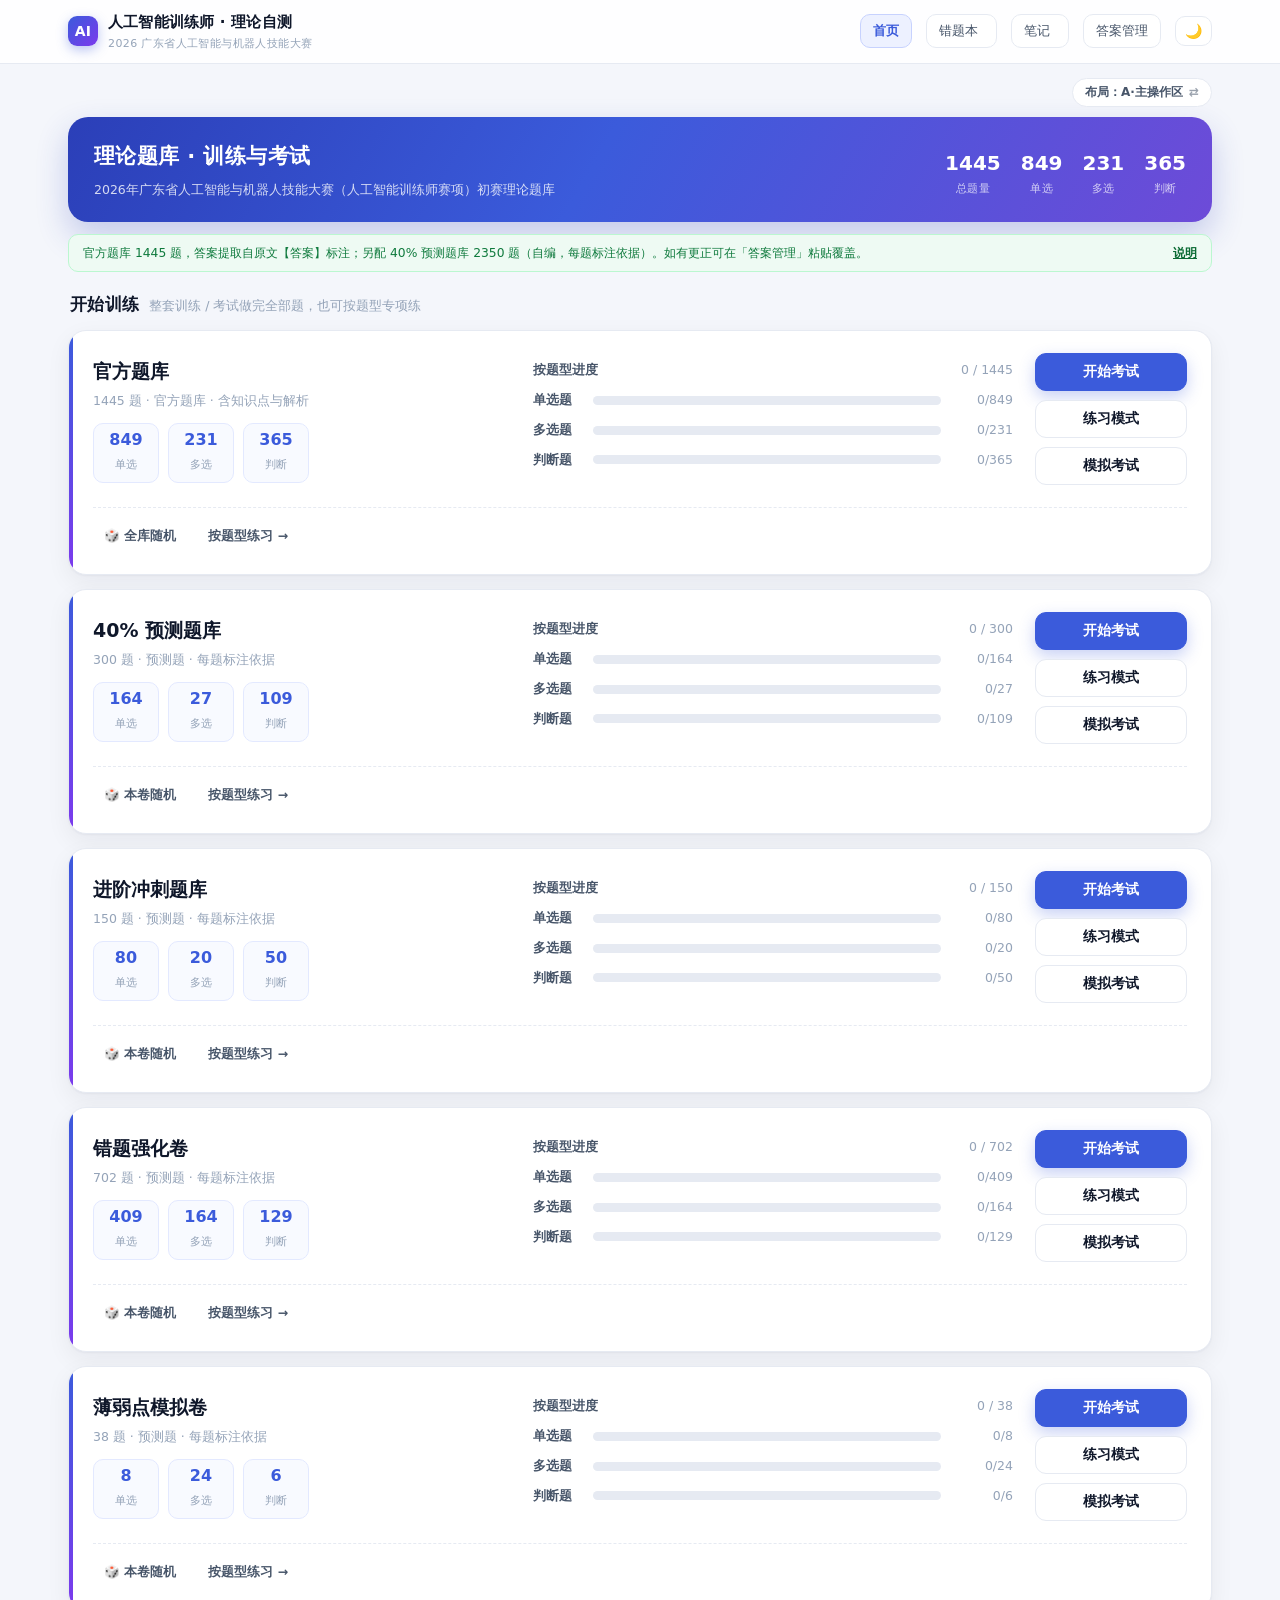
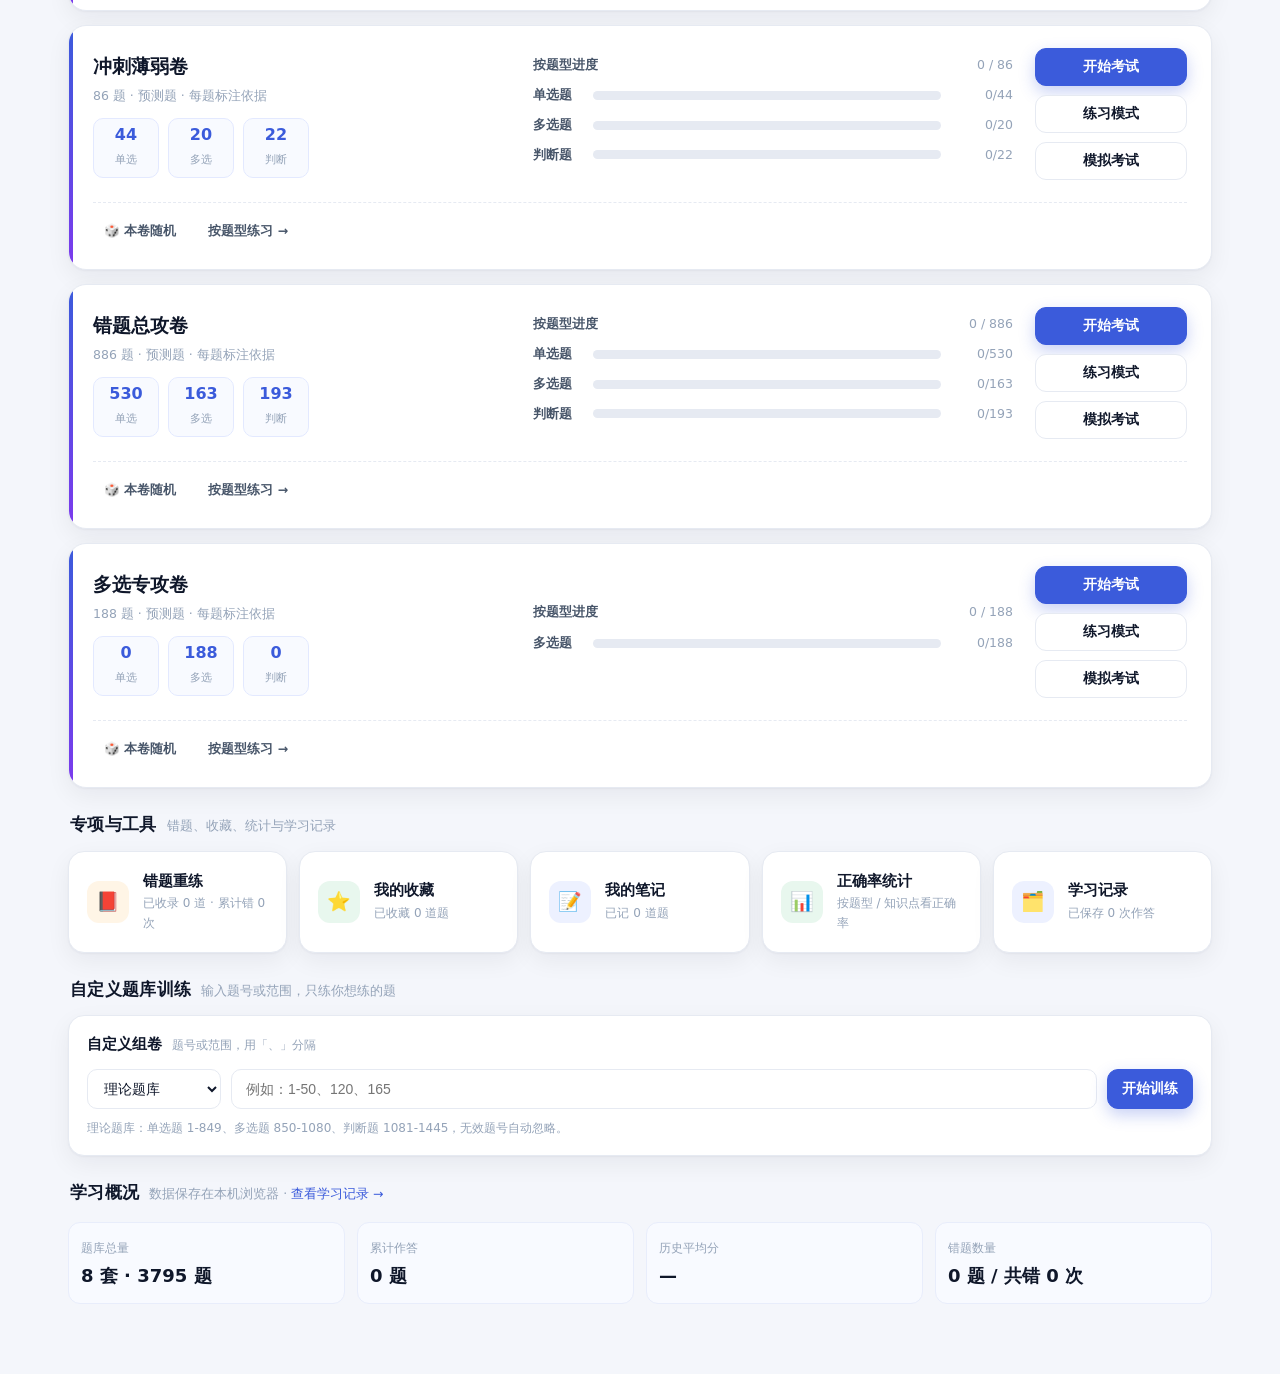
==== commit 3bb5d9bf: "v3.22.0 错题总攻卷X(886=645错题本体+241同考点补漏)+多选专攻卷Y(188全多选):六份错题本合并去重,解析六段带笔记与重复错标记" ====
--- a/index.html
+++ b/index.html
@@ -1358,6 +1358,36 @@
 
 </script>
 <script>
+/* 自动生成，请勿手改。v3.22.0 错题总攻卷：六份错题清单去重后的 645 道错题本体 + 241 道同考点补漏（单选/判断）；
+   重新生成：node _生成过程/scripts/build-x-bank.js */
+window.QUIZ_DATA = window.QUIZ_DATA || {};
+window.QUIZ_DATA.papers = window.QUIZ_DATA.papers || [];
+(function () {
+  var bank = {"id":"X","title":"错题总攻卷","questions":[{"n":1,"t":"single","q":"某企业准备改造客户服务系统，当前阶段主要通过调研获取并分析用户需求。该阶段是（ ）。","o":["界面设计阶段","用户研究阶段","功能测试阶段","系统部署阶段"],"kp":"人机交互设计的流程","an":"✅ 正确答案 B（用户研究阶段）。 📖 通过调研获取并分析用户需求，属于用户研究阶段，该阶段为后续功能、流程和界面设计提供依据，因此B 正确。 🎯 单选口径：先划题干限定词（对象/阶段/前提），再排除绝对化和偷换对象的选项，剩下二选一时对着限定词选。","src":"错题本体 · T#5","from":"T#5"},{"n":2,"t":"single","q":"多媒体信息存在许多数据冗余，因此需要进行（ ）。","o":["数据处理","数据采集","数据压缩","数据分析"],"kp":"","an":"✅ 正确答案 C（数据压缩）。 🧭 官方没给这道解析，用对照法：题干问的是「多媒体信息存在许多数据冗余，因此需要进行＿。」，四个选项里只有 C「数据压缩」对得上这个问法；其余 「数据处理」「数据采集」「数据分析」 都是换了限定词或偷换了对象的干扰项。读题先划「对象 + 要问什么」，再对选项。 🎯 单选口径：先划题干限定词（对象/阶段/前提），再排除绝对化和偷换对象的选项，剩下二选一时对着限定词选。","src":"错题本体 · T#9","from":"T#9"},{"n":3,"t":"single","q":"某团队需要以最低成本快速比较两个首页结构方案。纸质原型最适合应用于（ ）。","o":["最终产品交付阶段","早期概念验证阶段","高保真视觉设计阶段","代码性能测试阶段"],"kp":"纸质原型的适用阶段","an":"✅ 正确答案 B（早期概念验证阶段）。 📖 纸质原型制作成本低、修改速度快，适合在产品早期比较页面结构和核心流程方案，因此B 正确。 🎯 单选口径：先划题干限定词（对象/阶段/前提），再排除绝对化和偷换对象的选项，剩下二选一时对着限定词选。","src":"错题本体 · T#13","from":"T#13"},{"n":4,"t":"single","q":"Transformer 网络结构核心机制是（ ）。","o":["注意力机制","残差机制","卷积机制","DROPOUT 机制"],"kp":"","an":"✅ 正确答案 A（注意力机制）。 🧭 官方没给这道解析，用对照法：题干问的是「Transformer网络结构核心机制是＿。」，四个选项里只有 A「注意力机制」对得上这个问法；其余 「残差机制」「卷积机制」「DROPOUT 机制」 都是换了限定词或偷换了对象的干扰项。读题先划「对象 + 要问什么」，再对选项。 🎯 单选口径：先划题干限定词（对象/阶段/前提），再排除绝对化和偷换对象的选项，剩下二选一时对着限定词选。 📌 你的笔记：Transformer 的核心，靠自注意力直接看到序列里任意位置的词，不用像 RNN/LSTM 那样一步步串行计算，GPT、BERT 全是这个底子。；Transformer → 自注意力；CNN → 卷积；ResNet → 残差","src":"错题本体 · T#14","from":"T#14"},{"n":5,"t":"single","q":"（ ）最常用于实现数据的分层抽样。","o":["随机抽样","系统抽样","按类别分层抽样","网格搜索"],"kp":"","an":"✅ 正确答案 C（按类别分层抽样）。 🧭 官方没给这道解析，用对照法：题干问的是「＿最常用于实现数据的分层抽样。」，四个选项里只有 C「按类别分层抽样」对得上这个问法；其余 「随机抽样」「系统抽样」「网格搜索」 都是换了限定词或偷换了对象的干扰项。读题先划「对象 + 要问什么」，再对选项。 🎯 单选口径：先划题干限定词（对象/阶段/前提），再排除绝对化和偷换对象的选项，剩下二选一时对着限定词选。 📌 你的笔记：C按类别分层抽样","src":"错题本体 · T#19","from":"T#19"},{"n":6,"t":"single","q":"在3D 数据标注中，以下哪项不是标注的对象（）。","o":["3D 模型重建","3D 物体检测","3D 场景分割","2D 图像分类"],"kp":"","an":"✅ 正确答案 D（2D 图像分类）。 🧭 官方没给这道解析，用对照法：题干问的是「在3D数据标注中，以下哪项不是标注的对象＿。」，四个选项里只有 D「2D 图像分类」对得上这个问法；其余 「3D 模型重建」「3D 物体检测」「3D 场景分割」 都是换了限定词或偷换了对象的干扰项。读题先划「对象 + 要问什么」，再对选项。 🎯 单选口径：先划题干限定词（对象/阶段/前提），再排除绝对化和偷换对象的选项，剩下二选一时对着限定词选。 📌 你的笔记：在三d里面没有2d的","src":"错题本体 · T#20","from":"T#20"},{"n":7,"t":"single","q":"对于回归模型的误差度量，下列（ ）对离群值（极端值）更敏感。","o":["MAE（平均绝对误差）","MSE（均方误差）","MAPE（平均绝对百分比误差）","R²（决定系数）"],"kp":"","an":"✅ 正确答案 B（MSE（均方误差））。 🧭 官方没给这道解析，用对照法：题干问的是「对于回归模型的误差度量，下列＿对离群值（极端值）更敏感。」，四个选项里只有 B「MSE（均方误差）」对得上这个问法；其余 「MAE（平均绝对误差）」「MAPE（平均绝对百分比误差）」「R²（决定系数）」 都是换了限定词或偷换了对象的干扰项。读题先划「对象 + 要问什么」，再对选项。 🎯 单选口径：先划题干限定词（对象/阶段/前提），再排除绝对化和偷换对象的选项，剩下二选一时对着限定词选。","src":"错题本体 · T#27","from":"T#27"},{"n":8,"t":"single","q":"某系统错误率升高，团队需要梳理人员、流程、设备和环境等可能原因，并推导核心监控指标。可使用（ ）。","o":["帕累托图","雷达图","鱼骨图","散点图"],"kp":"监控指标体系设计的方法","an":"✅ 正确答案 C（鱼骨图）。 📖 鱼骨图可以从人员、方法、设备、材料、环境等维度系统梳理问题原因，并据此提炼需要监控的关键因素，因此C 正确。 🎯 单选口径：先划题干限定词（对象/阶段/前提），再排除绝对化和偷换对象的选项，剩下二选一时对着限定词选。","src":"错题本体 · T#29","from":"T#29"},{"n":9,"t":"single","q":"校正数据偏差时，常用的加权方法是（ ）。","o":["为少数类样本分配更高的权重","为多数类样本分配更高的权重","随机分配权重","按特征值大小分配权重"],"kp":"","an":"✅ 正确答案 A（为少数类样本分配更高的权重）。 🧭 官方没给这道解析，用对照法：题干问的是「校正数据偏差时，常用的加权方法是＿。」，四个选项里只有 A「为少数类样本分配更高的权重」对得上这个问法；其余 「为多数类样本分配更高的权重」「随机分配权重」「按特征值大小分配权重」 都是换了限定词或偷换了对象的干扰项。读题先划「对象 + 要问什么」，再对选项。 🎯 单选口径：先划题干限定词（对象/阶段/前提），再排除绝对化和偷换对象的选项，剩下二选一时对着限定词选。 📌 你的笔记：；为少数类样本分配更高的权重","src":"错题本体 · T#30","from":"T#30"},{"n":10,"t":"single","q":"某平台根据用户地区、账号等级和实验标签把请求定向发送到不同版本。流量染色技术的关键作用是（ ）。","o":["实现全量用户秒级回滚","支持按用户属性定向分发","自动扩容集群节点","生成版本性能对比报告"],"kp":"流量染色技术","an":"✅ 正确答案 B（支持按用户属性定向分发）。 📖 流量染色通过给请求或用户附加标签，使网关和服务链路能够识别并将其定向路由到指定版本，因此B 正确。 🎯 单选口径：先划题干限定词（对象/阶段/前提），再排除绝对化和偷换对象的选项，剩下二选一时对着限定词选。","src":"错题本体 · T#32","from":"T#32"},{"n":11,"t":"single","q":"某微服务故障从库存服务扩散到订单和支付服务，团队绘制组件依赖关系图识别传播路径。该方法属于（ ）。","o":["拓扑分析法","日志追踪法","压力测试法","资源监控法"],"kp":"故障根因分析与定位的方法","an":"✅ 正确答案 A（拓扑分析法）。 📖 通过组件依赖关系图分析故障从库存服务向订单和支付服务的传播路径，属于拓扑分析法，因此A 正确。 🎯 单选口径：先划题干限定词（对象/阶段/前提），再排除绝对化和偷换对象的选项，剩下二选一时对着限定词选。","src":"错题本体 · T#33","from":"T#33"},{"n":12,"t":"single","q":"（）是增强企业凝聚力的手段。","o":["职业道德","企业环境","企业礼俗","企业作风"],"kp":"","an":"✅ 正确答案 A（职业道德）。 🧭 官方没给这道解析，用对照法：题干问的是「＿是增强企业凝聚力的手段。」，四个选项里只有 A「职业道德」对得上这个问法；其余 「企业环境」「企业礼俗」「企业作风」 都是换了限定词或偷换了对象的干扰项。读题先划「对象 + 要问什么」，再对选项。 🎯 单选口径：先划题干限定词（对象/阶段/前提），再排除绝对化和偷换对象的选项，剩下二选一时对着限定词选。","src":"错题本体 · T#34","from":"T#34"},{"n":13,"t":"single","q":"在大数据处理中，以下哪项技术主要用于处理和分析大规模数据集（）。","o":["关系型数据库","分布式计算框架","客户关系管理（CRM）系统","传统桌面操作系统"],"kp":"","an":"✅ 正确答案 B（分布式计算框架）。 🧭 官方没给这道解析，用对照法：题干问的是「在大数据处理中，以下哪项技术主要用于处理和分析大规模数据集＿。」，四个选项里只有 B「分布式计算框架」对得上这个问法；其余 「关系型数据库」「客户关系管理（CRM）系统」「传统桌面操作系统」 都是换了限定词或偷换了对象的干扰项。读题先划「对象 + 要问什么」，再对选项。 🎯 单选口径：先划题干限定词（对象/阶段/前提），再排除绝对化和偷换对象的选项，剩下二选一时对着限定词选。 📌 你的笔记：大规模需要分布式框架","src":"错题本体 · T#35","from":"T#35"},{"n":14,"t":"single","q":"在Excel 电子表格中反双曲正弦值的双曲正弦即等于（ ）函数的number参数值，因此该函数等于number 参数值。","o":["ASINH","DATEDIF","TODAY","TRUE"],"kp":"","an":"✅ 正确答案 A（ASINH）。 🧭 官方没给这道解析，用对照法：题干问的是「在Excel电子表格中反双曲正弦值的双曲正弦即等于＿函数的number参数值，因此该函数等于」，四个选项里只有 A「ASINH」对得上这个问法；其余 「DATEDIF」「TODAY」「TRUE」 都是换了限定词或偷换了对象的干扰项。读题先划「对象 + 要问什么」，再对选项。 🎯 单选口径：先划题干限定词（对象/阶段/前提），再排除绝对化和偷换对象的选项，剩下二选一时对着限定词选。 📌 你的笔记：反双曲正弦值的双曲正弦即是asinh","src":"错题本体 · T#37","from":"T#37"},{"n":15,"t":"single","q":"某企业希望了解用户需要哪些功能，同时掌握其对响应速度、安全和易用性的要求。可同时获取功能与非功能需求的方法是（ ）。","o":["A/B 测试","眼动追踪实验","情境访谈","竞品分析"],"kp":"情境访谈","an":"✅ 正确答案 C（情境访谈）。 📖 情境访谈在真实或接近真实的使用环境中了解用户任务、目标和限制，既能获取需要哪些功能，也能发现响应速度、安全、易用性等非功能要求，因此C 正确。 🎯 单选口径：先划题干限定词（对象/阶段/前提），再排除绝对化和偷换对象的选项，剩下二选一时对着限定词选。","src":"错题本体 · T#40","from":"T#40"},{"n":16,"t":"single","q":"在随机森林算法中，随机性主要体现在哪些方面（ ）。","o":["随机选择特征进行分裂","随机选择训练数据","随机初始化模型参数","随机选择模型的输出"],"kp":"","an":"✅ 正确答案 A（随机选择特征进行分裂）。 🧭 官方没给这道解析，用对照法：题干问的是「在随机森林算法中，随机性主要体现在哪些方面＿。」，四个选项里只有 A「随机选择特征进行分裂」对得上这个问法；其余 「随机选择训练数据」「随机初始化模型参数」「随机选择模型的输出」 都是换了限定词或偷换了对象的干扰项。读题先划「对象 + 要问什么」，再对选项。 🎯 单选口径：先划题干限定词（对象/阶段/前提），再排除绝对化和偷换对象的选项，剩下二选一时对着限定词选。","src":"错题本体 · T#47","from":"T#47"},{"n":17,"t":"single","q":"以下哪个方法不是数据的无量纲化技术（ ）。","o":["标准化（Z-scorenormalization）","最大最小规范化（Min-Maxscaling）","归一化（Normalization）","离群值剔除"],"kp":"","an":"✅ 正确答案 D（离群值剔除）。 🧭 官方没给这道解析，用对照法：题干问的是「以下哪个方法不是数据的无量纲化技术＿。」，四个选项里只有 D「离群值剔除」对得上这个问法；其余 「标准化（Z-scorenormalization）」「最大最小规范化（Min-Maxscaling）」「归一化（Normalization）」 都是换了限定词或偷换了对象的干扰项。读题先划「对象 + 要问什么」，再对选项。 🎯 单选口径：先划题干限定词（对象/阶段/前提），再排除绝对化和偷换对象的选项，剩下二选一时对着限定词选。","src":"错题本体 · T#48","from":"T#48"},{"n":18,"t":"single","q":"某团队区分客户分群与风险类别预测。聚类与分类的根本区别是（ ）。","o":["聚类是有监督学习，而分类是无监督学习","聚类是无监督学习，而分类是有监督学习","聚类和分类都是有监督学习","聚类和分类都是无监督学习"],"kp":"聚类分类对比的方法","an":"✅ 正确答案 B（聚类是无监督学习，而分类是有监督学习）。 📖 分类通常使用已知标签学习类别边界，属于有监督学习；聚类在没有预先标签时依据距离或相似度发现数据中的自然群组，属于无监督学习。结合题干条件，“聚类是无监督学习，而分类是有监督学习”与该知识点的核心要求相符，因此答案为B。 🎯 单选口径：先划题干限定词（对象/阶段/前提），再排除绝对化和偷换对象的选项，剩下二选一时对着限定词选。","src":"错题本体 · T#49","from":"T#49"},{"n":19,"t":"single","q":"某外卖平台在画像中记录“通勤途中、会议间隙和深夜加班”等使用场景。该要素的主要作用是（ ）。","o":["量化用户操作时长","界定产品功能优先级","统计用户设备占比","评估界面色彩偏好"],"kp":"用户画像中的使用场景","an":"✅ 正确答案 B（界定产品功能优先级）。 📖 记录通勤、会议间隙和深夜加班等使用场景，可以帮助团队判断不同情境下的核心任务、需求强度和功能优先级，因此B 正确。 🎯 单选口径：先划题干限定词（对象/阶段/前提），再排除绝对化和偷换对象的选项，剩下二选一时对着限定词选。","src":"错题本体 · T#50","from":"T#50"},{"n":20,"t":"single","q":"某内容网站希望按照用户理解对文章、课程和工具进行分组，并据此确定栏目结构。信息架构设计中可采用的核心方法是（ ）。","o":["卡片分类法","树形测试法","用户旅程图","线框图"],"kp":"卡片分类法","an":"✅ 正确答案 A（卡片分类法）。 📖 卡片分类法让用户按照自己的理解对内容卡片进行分组和命名，可用于发现用户心智模型并据此确定栏目结构，因此A 正确。 🎯 单选口径：先划题干限定词（对象/阶段/前提），再排除绝对化和偷换对象的选项，剩下二选一时对着限定词选。","src":"错题本体 · T#51","from":"T#51"},{"n":21,"t":"single","q":"TPU 是Google 于2016 年5 月提出的一个针对（ ）平台的可编程AI 加速器。","o":["Caffe","PyTorch","TensorFlow","MXNet"],"kp":"","an":"✅ 正确答案 C（TensorFlow）。 🧭 官方没给这道解析，用对照法：题干问的是「TPU是Google于2016年5月提出的一个针对＿平台的可编程AI加速器。」，四个选项里只有 C「TensorFlow」对得上这个问法；其余 「Caffe」「PyTorch」「MXNet」 都是换了限定词或偷换了对象的干扰项。读题先划「对象 + 要问什么」，再对选项。 🎯 单选口径：先划题干限定词（对象/阶段/前提），再排除绝对化和偷换对象的选项，剩下二选一时对着限定词选。","src":"错题本体 · T#55","from":"T#55"},{"n":22,"t":"single","q":"某团队希望了解用户在实际工作环境中如何使用系统，以及其自然行为模式。最适合采用（ ）。","o":["用户访谈","实验室测试","现场观察","问卷调查"],"kp":"人机交互流程的设计方法","an":"✅ 正确答案 C（现场观察）。 📖 现场观察可以在用户实际工作环境中记录其操作方式、协作关系和自然行为，最符合题意，因此C 正确。 🎯 单选口径：先划题干限定词（对象/阶段/前提），再排除绝对化和偷换对象的选项，剩下二选一时对着限定词选。","src":"错题本体 · T#60","from":"T#60"},{"n":23,"t":"single","q":"在大数据处理的过程中，以下哪种技术主要用于实时数据流的处理（）。","o":["HadoopMapReduce","ApacheSparkStreaming","关系型数据库","数据仓库"],"kp":"","an":"✅ 正确答案 B（ApacheSparkStreaming）。 🧭 官方没给这道解析，用对照法：题干问的是「在大数据处理的过程中，以下哪种技术主要用于实时数据流的处理＿。」，四个选项里只有 B「ApacheSparkStreaming」对得上这个问法；其余 「HadoopMapReduce」「关系型数据库」「数据仓库」 都是换了限定词或偷换了对象的干扰项。读题先划「对象 + 要问什么」，再对选项。 🎯 单选口径：先划题干限定词（对象/阶段/前提），再排除绝对化和偷换对象的选项，剩下二选一时对着限定词选。 📌 你的笔记：实时数据处理ApacheSparkStreaming","src":"错题本体 · T#66","from":"T#66"},{"n":24,"t":"single","q":"网络运营者应当对其收集的用户信息严格保密，并建立健全（ ） 。","o":["用户信息保密制度","用户信息保护制度","用户信息加密制度","用户信息保全制度"],"kp":"","an":"✅ 正确答案 B（用户信息保护制度）。 🧭 官方没给这道解析，用对照法：题干问的是「网络运营者应当对其收集的用户信息严格保密，并建立健全＿。」，四个选项里只有 B「用户信息保护制度」对得上这个问法；其余 「用户信息保密制度」「用户信息加密制度」「用户信息保全制度」 都是换了限定词或偷换了对象的干扰项。读题先划「对象 + 要问什么」，再对选项。 🎯 单选口径：先划题干限定词（对象/阶段/前提），再排除绝对化和偷换对象的选项，剩下二选一时对着限定词选。 📌 你的笔记：用户信息保护制度 制度是没有保密 要保护好","src":"错题本体 · T#67","from":"T#67"},{"n":25,"t":"single","q":"用人单位应当保证劳动者每周至少休息（ ）日。","o":["1.5","1","2","0.5"],"kp":"","an":"✅ 正确答案 B（1）。 🧭 官方没给这道解析，用对照法：题干问的是「用人单位应当保证劳动者每周至少休息＿日。」，四个选项里只有 B「1」对得上这个问法；其余 「1.5」「2」「0.5」 都是换了限定词或偷换了对象的干扰项。读题先划「对象 + 要问什么」，再对选项。 🎯 单选口径：先划题干限定词（对象/阶段/前提），再排除绝对化和偷换对象的选项，剩下二选一时对着限定词选。","src":"错题本体 · T#71","from":"T#71"},{"n":26,"t":"single","q":"在强化学习模型中，输入Agent 的是（ ）。","o":["奖励","动作","环境","观察"],"kp":"","an":"✅ 正确答案 D（观察）。 🧭 官方没给这道解析，用对照法：题干问的是「在强化学习模型中，输入Agent的是＿。」，四个选项里只有 D「观察」对得上这个问法；其余 「奖励」「动作」「环境」 都是换了限定词或偷换了对象的干扰项。读题先划「对象 + 要问什么」，再对选项。 🎯 单选口径：先划题干限定词（对象/阶段/前提），再排除绝对化和偷换对象的选项，剩下二选一时对着限定词选。 📌 你的笔记：D 观察：✅ 环境传给 Agent 的状态信息，Agent 靠观察来决策","src":"错题本体 · T#72","from":"T#72"},{"n":27,"t":"single","q":"数据标注质量检验的首要目的是（）。","o":["提高标注速度","降低标注成本","确保标注准确性","提升标注工具性能"],"kp":"","an":"✅ 正确答案 C（确保标注准确性）。 🧭 官方没给这道解析，用对照法：题干问的是「数据标注质量检验的首要目的是＿。」，四个选项里只有 C「确保标注准确性」对得上这个问法；其余 「提高标注速度」「降低标注成本」「提升标注工具性能」 都是换了限定词或偷换了对象的干扰项。读题先划「对象 + 要问什么」，再对选项。 🎯 单选口径：先划题干限定词（对象/阶段/前提），再排除绝对化和偷换对象的选项，剩下二选一时对着限定词选。","src":"错题本体 · T#74","from":"T#74"},{"n":28,"t":"single","q":"某业务应用功能较多，但用户经常找不到入口。提升体验的关键是（ ）。","o":["复杂的视觉效果","直观的界面设计","频繁的用户交互提示","引入更多功能选项"],"kp":"人机交互设计的适用场景","an":"✅ 正确答案 B（直观的界面设计）。 📖 用户经常找不到功能入口，说明信息架构和可发现性不足，直观的界面设计能使功能位置和操作路径更容易理解，因此B 正确。 🎯 单选口径：先划题干限定词（对象/阶段/前提），再排除绝对化和偷换对象的选项，剩下二选一时对着限定词选。","src":"错题本体 · T#78","from":"T#78"},{"n":29,"t":"single","q":"下列（ ）语音场景需要用到声纹识别。","o":["语音翻译","语音命令","语音唤醒","语音支付"],"kp":"","an":"✅ 正确答案 D（语音支付）。 🧭 官方没给这道解析，用对照法：题干问的是「下列＿语音场景需要用到声纹识别。」，四个选项里只有 D「语音支付」对得上这个问法；其余 「语音翻译」「语音命令」「语音唤醒」 都是换了限定词或偷换了对象的干扰项。读题先划「对象 + 要问什么」，再对选项。 🎯 单选口径：先划题干限定词（对象/阶段/前提），再排除绝对化和偷换对象的选项，剩下二选一时对着限定词选。","src":"错题本体 · T#79","from":"T#79"},{"n":30,"t":"single","q":"某厂商生产的手机中有一个语音对话机器人，该机器人未使用下列（ ）技术。","o":["声纹识别","语音识别","文本转语音","自然语义问答模型"],"kp":"","an":"✅ 正确答案 A（声纹识别）。 🧭 官方没给这道解析，用对照法：题干问的是「某厂商生产的手机中有一个语音对话机器人，该机器人未使用下列＿技术。」，四个选项里只有 A「声纹识别」对得上这个问法；其余 「语音识别」「文本转语音」「自然语义问答模型」 都是换了限定词或偷换了对象的干扰项。读题先划「对象 + 要问什么」，再对选项。 🎯 单选口径：先划题干限定词（对象/阶段/前提），再排除绝对化和偷换对象的选项，剩下二选一时对着限定词选。","src":"错题本体 · T#80","from":"T#80"},{"n":31,"t":"single","q":"算法分析中，对数的底数对对数时间复杂度的影响是（）。","o":["非常大","非常小","可以忽略不计","决定性的"],"kp":"","an":"✅ 正确答案 C（可以忽略不计）。 🧭 官方没给这道解析，用对照法：题干问的是「算法分析中，对数的底数对对数时间复杂度的影响是＿。」，四个选项里只有 C「可以忽略不计」对得上这个问法；其余 「非常大」「非常小」「决定性的」 都是换了限定词或偷换了对象的干扰项。读题先划「对象 + 要问什么」，再对选项。 🎯 单选口径：先划题干限定词（对象/阶段/前提），再排除绝对化和偷换对象的选项，剩下二选一时对着限定词选。","src":"错题本体 · T#81","from":"T#81"},{"n":32,"t":"single","q":"职工道德修养的核心是什么（）。","o":["遵守法律法规","诚实守信","追求个人利益","团队合作"],"kp":"","an":"✅ 正确答案 B（诚实守信）。 🧭 官方没给这道解析，用对照法：题干问的是「职工道德修养的核心是什么＿。」，四个选项里只有 B「诚实守信」对得上这个问法；其余 「遵守法律法规」「追求个人利益」「团队合作」 都是换了限定词或偷换了对象的干扰项。读题先划「对象 + 要问什么」，再对选项。 🎯 单选口径：先划题干限定词（对象/阶段/前提），再排除绝对化和偷换对象的选项，剩下二选一时对着限定词选。","src":"错题本体 · T#82","from":"T#82"},{"n":33,"t":"single","q":"某团队提供两套网站栏目结构，并将不同用户随机分组，比较查找成功率和点击路径。该定量评估方法是（ ）。","o":["用户访谈","点击热力图分析","情景测试","A/B 测试"],"kp":"A/B 测试在导航结构评估中的应用","an":"✅ 正确答案 D（A/B 测试）。 📖 将用户随机分配到两套不同方案，并比较查找成功率和点击路径，是典型的A/B 测试，因此D 正确。 🎯 单选口径：先划题干限定词（对象/阶段/前提），再排除绝对化和偷换对象的选项，剩下二选一时对着限定词选。","src":"错题本体 · T#83","from":"T#83"},{"n":34,"t":"single","q":"在机器学习模型的参数调优过程中，最常用的调优方法是（ ）。","o":["网格搜索","随机搜索","梯度下降","正则化"],"kp":"","an":"✅ 正确答案 A（网格搜索）。 🧭 官方没给这道解析，用对照法：题干问的是「在机器学习模型的参数调优过程中，最常用的调优方法是＿。」，四个选项里只有 A「网格搜索」对得上这个问法；其余 「随机搜索」「梯度下降」「正则化」 都是换了限定词或偷换了对象的干扰项。读题先划「对象 + 要问什么」，再对选项。 🎯 单选口径：先划题干限定词（对象/阶段/前提），再排除绝对化和偷换对象的选项，剩下二选一时对着限定词选。","src":"错题本体 · T#85","from":"T#85"},{"n":35,"t":"single","q":"在降维中，t-SNE 最适合处理（ ）。","o":["线性可分的数据","非线性高维数据的可视化","二维结构数据","时间序列数据"],"kp":"","an":"✅ 正确答案 B（非线性高维数据的可视化）。 🧭 官方没给这道解析，用对照法：题干问的是「在降维中，t-SNE最适合处理＿。」，四个选项里只有 B「非线性高维数据的可视化」对得上这个问法；其余 「线性可分的数据」「二维结构数据」「时间序列数据」 都是换了限定词或偷换了对象的干扰项。读题先划「对象 + 要问什么」，再对选项。 🎯 单选口径：先划题干限定词（对象/阶段/前提），再排除绝对化和偷换对象的选项，剩下二选一时对着限定词选。","src":"错题本体 · T#88","from":"T#88"},{"n":36,"t":"single","q":"在机器翻译的业务流程设计中，以下（ ）环节是最关键的。","o":["语言模型训练","数据预处理","翻译模型选择","后编辑和修订"],"kp":"","an":"✅ 正确答案 B（数据预处理）。 🧭 官方没给这道解析，用对照法：题干问的是「在机器翻译的业务流程设计中，以下＿环节是最关键的。」，四个选项里只有 B「数据预处理」对得上这个问法；其余 「语言模型训练」「翻译模型选择」「后编辑和修订」 都是换了限定词或偷换了对象的干扰项。读题先划「对象 + 要问什么」，再对选项。 🎯 单选口径：先划题干限定词（对象/阶段/前提），再排除绝对化和偷换对象的选项，剩下二选一时对着限定词选。","src":"错题本体 · T#96","from":"T#96"},{"n":37,"t":"single","q":"“明天出发去北京”，该例子包含了（ ）个命名实体。","o":["1","2","3","4"],"kp":"","an":"✅ 正确答案 B（2）。 🧭 官方没给这道解析，用对照法：题干问的是「“明天出发去北京”，该例子包含了＿个命名实体。」，四个选项里只有 B「2」对得上这个问法；其余 「1」「3」「4」 都是换了限定词或偷换了对象的干扰项。读题先划「对象 + 要问什么」，再对选项。 🎯 单选口径：先划题干限定词（对象/阶段/前提），再排除绝对化和偷换对象的选项，剩下二选一时对着限定词选。","src":"错题本体 · T#97","from":"T#97"},{"n":38,"t":"single","q":"情感分析属于（ ）模型。","o":["降维","生成","强化","判别"],"kp":"","an":"✅ 正确答案 D（判别）。 🧭 官方没给这道解析，用对照法：题干问的是「情感分析属于＿模型。」，四个选项里只有 D「判别」对得上这个问法；其余 「降维」「生成」「强化」 都是换了限定词或偷换了对象的干扰项。读题先划「对象 + 要问什么」，再对选项。 🎯 单选口径：先划题干限定词（对象/阶段/前提），再排除绝对化和偷换对象的选项，剩下二选一时对着限定词选。","src":"错题本体 · T#99","from":"T#99"},{"n":39,"t":"single","q":"完善优化方案需要确保（）。","o":["所有人满意","大部分人满意","领导满意","少数人满意"],"kp":"","an":"✅ 正确答案 B（大部分人满意）。 🧭 官方没给这道解析，用对照法：题干问的是「完善优化方案需要确保＿。」，四个选项里只有 B「大部分人满意」对得上这个问法；其余 「所有人满意」「领导满意」「少数人满意」 都是换了限定词或偷换了对象的干扰项。读题先划「对象 + 要问什么」，再对选项。 🎯 单选口径：先划题干限定词（对象/阶段/前提），再排除绝对化和偷换对象的选项，剩下二选一时对着限定词选。","src":"错题本体 · T#102","from":"T#102"},{"n":40,"t":"single","q":"某系统测试同时记录任务耗时、错误次数和完成率。重点分析时间效率与错误率的方法是（ ）。","o":["任务分析法","认知走查","启发式评估","性能测量分析"],"kp":"人机交互中的行为分析方法","an":"✅ 正确答案 D（性能测量分析）。 📖 性能测量分析通过任务耗时、错误次数、完成率等量化指标评价交互效率和准确性，因此D 正确。 🎯 单选口径：先划题干限定词（对象/阶段/前提），再排除绝对化和偷换对象的选项，剩下二选一时对着限定词选。","src":"错题本体 · T#105","from":"T#105"},{"n":41,"t":"single","q":"预测明日股市大盘是涨或跌，该任务属于（ ）。","o":["回归任务","聚类任务","分类任务","拟合任务"],"kp":"","an":"✅ 正确答案 C（分类任务）。 🧭 官方没给这道解析，用对照法：题干问的是「预测明日股市大盘是涨或跌，该任务属于＿。」，四个选项里只有 C「分类任务」对得上这个问法；其余 「回归任务」「聚类任务」「拟合任务」 都是换了限定词或偷换了对象的干扰项。读题先划「对象 + 要问什么」，再对选项。 🎯 单选口径：先划题干限定词（对象/阶段/前提），再排除绝对化和偷换对象的选项，剩下二选一时对着限定词选。 📌 你的笔记：预测模型 属于分类任务","src":"错题本体 · T#107","from":"T#107"},{"n":42,"t":"single","q":"一份肿瘤病人数据表格中，对这些病人的病情分为良性，恶性两类，该任务属于（ ）。","o":["回归任务","聚类任务","分类任务","拟合任务"],"kp":"","an":"✅ 正确答案 C（分类任务）。 🧭 官方没给这道解析，用对照法：题干问的是「一份肿瘤病人数据表格中，对这些病人的病情分为良性，恶性两类，该任务属于＿。」，四个选项里只有 C「分类任务」对得上这个问法；其余 「回归任务」「聚类任务」「拟合任务」 都是换了限定词或偷换了对象的干扰项。读题先划「对象 + 要问什么」，再对选项。 🎯 单选口径：先划题干限定词（对象/阶段/前提），再排除绝对化和偷换对象的选项，剩下二选一时对着限定词选。","src":"错题本体 · T#108","from":"T#108"},{"n":43,"t":"single","q":"对医学图片进行语义分割属于（ ）模型。","o":["生成模型","强化模型","判别模型","降维模型"],"kp":"","an":"✅ 正确答案 C（判别模型）。 🧭 官方没给这道解析，用对照法：题干问的是「对医学图片进行语义分割属于＿模型。」，四个选项里只有 C「判别模型」对得上这个问法；其余 「生成模型」「强化模型」「降维模型」 都是换了限定词或偷换了对象的干扰项。读题先划「对象 + 要问什么」，再对选项。 🎯 单选口径：先划题干限定词（对象/阶段/前提），再排除绝对化和偷换对象的选项，剩下二选一时对着限定词选。","src":"错题本体 · T#109","from":"T#109"},{"n":44,"t":"single","q":"下列对AlphaGo 含义理解正确的是（ ）。","o":["一种新型的智能手机操作系统","一种改良的磁共振成像技术","一种基于机器学习的自然语言处理模型","一种人工智能程序，用于下围棋对弈"],"kp":"","an":"✅ 正确答案 D（一种人工智能程序，用于下围棋对弈）。 🧭 官方没给这道解析，用对照法：题干问的是「下列对AlphaGo含义理解正确的是＿。」，四个选项里只有 D「一种人工智能程序，用于下围棋对弈」对得上这个问法；其余 「一种新型的智能手机操作系统」「一种改良的磁共振成像技术」「一种基于机器学习的自然语言处理模型」 都是换了限定词或偷换了对象的干扰项。读题先划「对象 + 要问什么」，再对选项。 🎯 单选口径：先划题干限定词（对象/阶段/前提），再排除绝对化和偷换对象的选项，剩下二选一时对着限定词选。 📌 你的笔记：AlphaGo属于人工智能","src":"错题本体 · T#110","from":"T#110"},{"n":45,"t":"single","q":"激光雷达在3D 重建中可以重建（ ）信息。","o":["形状","颜色","材质","贴图"],"kp":"","an":"✅ 正确答案 A（形状）。 🧭 官方没给这道解析，用对照法：题干问的是「激光雷达在3D重建中可以重建＿信息。」，四个选项里只有 A「形状」对得上这个问法；其余 「颜色」「材质」「贴图」 都是换了限定词或偷换了对象的干扰项。读题先划「对象 + 要问什么」，再对选项。 🎯 单选口径：先划题干限定词（对象/阶段/前提），再排除绝对化和偷换对象的选项，剩下二选一时对着限定词选。","src":"错题本体 · T#113","from":"T#113"},{"n":46,"t":"single","q":"3D 点云数据包含（ ）的信息。","o":["线","点","面","体"],"kp":"","an":"✅ 正确答案 B（点）。 🧭 官方没给这道解析，用对照法：题干问的是「3D点云数据包含＿的信息。」，四个选项里只有 B「点」对得上这个问法；其余 「线」「面」「体」 都是换了限定词或偷换了对象的干扰项。读题先划「对象 + 要问什么」，再对选项。 🎯 单选口径：先划题干限定词（对象/阶段/前提），再排除绝对化和偷换对象的选项，剩下二选一时对着限定词选。","src":"错题本体 · T#115","from":"T#115"},{"n":47,"t":"single","q":"StyleGAN 是属于（ ）模型。","o":["人脸识别","人脸生成","人脸分割","人脸侦测"],"kp":"","an":"✅ 正确答案 B（人脸生成）。 🧭 官方没给这道解析，用对照法：题干问的是「StyleGAN是属于＿模型。」，四个选项里只有 B「人脸生成」对得上这个问法；其余 「人脸识别」「人脸分割」「人脸侦测」 都是换了限定词或偷换了对象的干扰项。读题先划「对象 + 要问什么」，再对选项。 🎯 单选口径：先划题干限定词（对象/阶段/前提），再排除绝对化和偷换对象的选项，剩下二选一时对着限定词选。 📌 你的笔记：gan属于人脸生成","src":"错题本体 · T#116","from":"T#116"},{"n":48,"t":"single","q":"某企业使用错误率、响应时间和可用率等数值评价服务状态。服务等级指标SLI 的核心作用是（ ）。","o":["衡量服务可用性","定义用户满意度","量化服务水平","监控系统成本"],"kp":"服务等级指标与SLA 管理的方法","an":"✅ 正确答案 C（量化服务水平）。 📖 SLI 用于以错误率、延迟、可用率等可测量数据量化服务表现，为SLO和SLA 评估提供依据，因此C 正确。 🎯 单选口径：先划题干限定词（对象/阶段/前提），再排除绝对化和偷换对象的选项，剩下二选一时对着限定词选。","src":"错题本体 · T#117","from":"T#117"},{"n":49,"t":"single","q":"对图像生成模型描述错误的是 （ ）。","o":["图像生成模型是通过特征转换为图像","图像生成模型是通过图像转化为特征","图像生成模型是无监督学习","GAN 是生成模型"],"kp":"","an":"✅ 正确答案 B（图像生成模型是通过图像转化为特征）。 🧭 官方没给这道解析，用对照法：题干问的是「对图像生成模型描述错误的是＿。」，四个选项里只有 B「图像生成模型是通过图像转化为特征」对得上这个问法；其余 「图像生成模型是通过特征转换为图像」「图像生成模型是无监督学习」「GAN 是生成模型」 都是换了限定词或偷换了对象的干扰项。读题先划「对象 + 要问什么」，再对选项。 🎯 单选口径：先划题干限定词（对象/阶段/前提），再排除绝对化和偷换对象的选项，剩下二选一时对着限定词选。 📌 你的笔记：图像转特征，是图像识别、编码器做的事（判别任务），不是生成模型的任务。描述错误的是","src":"错题本体 · T#118","from":"T#118"},{"n":50,"t":"single","q":"在特征选择过程中，以下哪种方法主要用于评估特征与目标变量之间的关系（）。","o":["主成分分析（PCA）","卡方检验","递归特征消除（RFE）","随机森林"],"kp":"","an":"✅ 正确答案 B（卡方检验）。 🧭 官方没给这道解析，用对照法：题干问的是「在特征选择过程中，以下哪种方法主要用于评估特征与目标变量之间的关系＿。」，四个选项里只有 B「卡方检验」对得上这个问法；其余 「主成分分析（PCA）」「递归特征消除（RFE）」「随机森林」 都是换了限定词或偷换了对象的干扰项。读题先划「对象 + 要问什么」，再对选项。 🎯 单选口径：先划题干限定词（对象/阶段/前提），再排除绝对化和偷换对象的选项，剩下二选一时对着限定词选。 📌 你的笔记：B 卡方检验 ✅；用来衡量离散特征和类别目标变量之间的相关性，是过滤式特征选择方法，符合题干描述。","src":"错题本体 · T#121","from":"T#121"},{"n":51,"t":"single","q":"如果数据集中的缺失值分布是随机的，以下哪种处理方法可能是合适的（）。","o":["删除所有缺失值","用列的均值填充数值型数据","删除含有缺失值的整个特征","用其他变量预测缺失值"],"kp":"","an":"✅ 正确答案 B（用列的均值填充数值型数据）。 🧭 官方没给这道解析，用对照法：题干问的是「如果数据集中的缺失值分布是随机的，以下哪种处理方法可能是合适的＿。」，四个选项里只有 B「用列的均值填充数值型数据」对得上这个问法；其余 「删除所有缺失值」「删除含有缺失值的整个特征」「用其他变量预测缺失值」 都是换了限定词或偷换了对象的干扰项。读题先划「对象 + 要问什么」，再对选项。 🎯 单选口径：先划题干限定词（对象/阶段/前提），再排除绝对化和偷换对象的选项，剩下二选一时对着限定词选。","src":"错题本体 · T#124","from":"T#124"},{"n":52,"t":"single","q":"人工智能训练师包含数据标注员和（ ）两类人员。","o":["人工智能算法测试员","软件开发人员","需求分析人员","系统测试人员"],"kp":"","an":"✅ 正确答案 A（人工智能算法测试员）。 🧭 官方没给这道解析，用对照法：题干问的是「人工智能训练师包含数据标注员和＿两类人员。」，四个选项里只有 A「人工智能算法测试员」对得上这个问法；其余 「软件开发人员」「需求分析人员」「系统测试人员」 都是换了限定词或偷换了对象的干扰项。读题先划「对象 + 要问什么」，再对选项。 🎯 单选口径：先划题干限定词（对象/阶段/前提），再排除绝对化和偷换对象的选项，剩下二选一时对着限定词选。","src":"错题本体 · T#128","from":"T#128"},{"n":53,"t":"single","q":"100 个样本中，正样本值为1，负样本值为-1，负样本数量为40，样本的期望为（ ）。","o":["0.2","0.4","0.5","0.6"],"kp":"","an":"✅ 正确答案 A（0.2）。 🧭 官方没给这道解析，用对照法：题干问的是「100个样本中，正样本值为1，负样本值为-1，负样本数量为40，样本的期望为＿。」，四个选项里只有 A「0.2」对得上这个问法；其余 「0.4」「0.5」「0.6」 都是换了限定词或偷换了对象的干扰项。读题先划「对象 + 要问什么」，再对选项。 🎯 单选口径：先划题干限定词（对象/阶段/前提），再排除绝对化和偷换对象的选项，剩下二选一时对着限定词选。 ⚠️ 这道题在你 2 份错题清单里都出现过（126 / 547 题），重点记。","src":"错题本体 · T#129（126/547 题清单都列出）","from":"T#129"},{"n":54,"t":"single","q":"图像数据输入到人工智能模型中，常见的输入格式为NCHW。其中N 代表：（ ）。","o":["单批次数量","通道数量","图像高度","图像宽度"],"kp":"","an":"✅ 正确答案 A（单批次数量）。 🧭 官方没给这道解析，用对照法：题干问的是「图像数据输入到人工智能模型中，常见的输入格式为NCHW。其中N代表：＿。」，四个选项里只有 A「单批次数量」对得上这个问法；其余 「通道数量」「图像高度」「图像宽度」 都是换了限定词或偷换了对象的干扰项。读题先划「对象 + 要问什么」，再对选项。 🎯 单选口径：先划题干限定词（对象/阶段/前提），再排除绝对化和偷换对象的选项，剩下二选一时对着限定词选。","src":"错题本体 · T#131","from":"T#131"},{"n":55,"t":"single","q":"某业务接口响应突然变慢，运维人员需要先判断近期报错、超时和依赖异常。首先应检查（ ）。","o":["应用程序日志","硬件防火墙状态","机房温度","电源电压"],"kp":"系统性能瓶颈分析与调优的方法","an":"✅ 正确答案 A（应用程序日志）。 📖 接口突然变慢时，应用程序日志通常能最快提供近期报错、超时和依赖异常的时间及上下文，是首要检查对象，因此A 正确。 🎯 单选口径：先划题干限定词（对象/阶段/前提），再排除绝对化和偷换对象的选项，剩下二选一时对着限定词选。","src":"错题本体 · T#132","from":"T#132"},{"n":56,"t":"single","q":"某培训平台依据学员基础和岗位要求提供不同课程路径与练习任务。这体现了（ ）。","o":["公平性原则","一致性原则","差异化原则","系统性原则"],"kp":"差异化教学原则","an":"✅ 正确答案 C（差异化原则）。 📖 根据学员基础和岗位要求提供不同课程路径与练习任务，体现针对差异进行分层设计，因此C 正确。 🎯 单选口径：先划题干限定词（对象/阶段/前提），再排除绝对化和偷换对象的选项，剩下二选一时对着限定词选。","src":"错题本体 · T#133","from":"T#133"},{"n":57,"t":"single","q":"不是产生高斯白噪音原因的是（ ）。","o":["图像传感器在拍摄时不够明亮、亮度不够均匀","电路各元器件自身噪声和相互影响","图像传感器长期工作，温度过高","相机分辨率太低"],"kp":"","an":"✅ 正确答案 D（相机分辨率太低）。 🧭 官方没给这道解析，用对照法：题干问的是「不是产生高斯白噪音原因的是＿。」，四个选项里只有 D「相机分辨率太低」对得上这个问法；其余 「图像传感器在拍摄时不够明亮、亮度不够均匀」「电路各元器件自身噪声和相互影响」「图像传感器长期工作，温度过高」 都是换了限定词或偷换了对象的干扰项。读题先划「对象 + 要问什么」，再对选项。 🎯 单选口径：先划题干限定词（对象/阶段/前提），再排除绝对化和偷换对象的选项，剩下二选一时对着限定词选。","src":"错题本体 · T#138","from":"T#138"},{"n":58,"t":"single","q":"在分类任务中，标签的存在形式通常是（ ）。","o":["已知的类别标签","通过距离计算自动生成","需要通过无监督学习推断","由聚类结果间接决定"],"kp":"","an":"✅ 正确答案 A（已知的类别标签）。 🧭 官方没给这道解析，用对照法：题干问的是「在分类任务中，标签的存在形式通常是＿。」，四个选项里只有 A「已知的类别标签」对得上这个问法；其余 「通过距离计算自动生成」「需要通过无监督学习推断」「由聚类结果间接决定」 都是换了限定词或偷换了对象的干扰项。读题先划「对象 + 要问什么」，再对选项。 🎯 单选口径：先划题干限定词（对象/阶段/前提），再排除绝对化和偷换对象的选项，剩下二选一时对着限定词选。 📌 你的笔记：；已知的类别标签","src":"错题本体 · T#142","from":"T#142"},{"n":59,"t":"single","q":"数据标注员需要遵循的工作原则不包括（）。","o":["理解任务要求","保持主观性","统一标准规范","保护数据隐私"],"kp":"","an":"✅ 正确答案 B（保持主观性）。 🧭 官方没给这道解析，用对照法：题干问的是「数据标注员需要遵循的工作原则不包括＿。」，四个选项里只有 B「保持主观性」对得上这个问法；其余 「理解任务要求」「统一标准规范」「保护数据隐私」 都是换了限定词或偷换了对象的干扰项。读题先划「对象 + 要问什么」，再对选项。 🎯 单选口径：先划题干限定词（对象/阶段/前提），再排除绝对化和偷换对象的选项，剩下二选一时对着限定词选。","src":"错题本体 · T#152","from":"T#152"},{"n":60,"t":"single","q":"数据质检与验收是（ ）的流程。","o":["质量检测","质量控制","质量监督","质量抽查"],"kp":"","an":"✅ 正确答案 B（质量控制）。 🧭 官方没给这道解析，用对照法：题干问的是「数据质检与验收是＿的流程。」，四个选项里只有 B「质量控制」对得上这个问法；其余 「质量检测」「质量监督」「质量抽查」 都是换了限定词或偷换了对象的干扰项。读题先划「对象 + 要问什么」，再对选项。 🎯 单选口径：先划题干限定词（对象/阶段/前提），再排除绝对化和偷换对象的选项，剩下二选一时对着限定词选。 📌 你的笔记：数据质检与验收是 是对数据的控制","src":"错题本体 · T#156","from":"T#156"},{"n":61,"t":"single","q":"需求解读与确认是（ ）的流程。","o":["质量检测","质量监督","质量抽查","质量控制"],"kp":"","an":"✅ 正确答案 D（质量控制）。 🧭 官方没给这道解析，用对照法：题干问的是「需求解读与确认是＿的流程。」，四个选项里只有 D「质量控制」对得上这个问法；其余 「质量检测」「质量监督」「质量抽查」 都是换了限定词或偷换了对象的干扰项。读题先划「对象 + 要问什么」，再对选项。 🎯 单选口径：先划题干限定词（对象/阶段/前提），再排除绝对化和偷换对象的选项，剩下二选一时对着限定词选。","src":"错题本体 · T#157","from":"T#157"},{"n":62,"t":"single","q":"某云应用在流量上涨时自动增加实例，流量下降时自动释放资源。这一过程称为（ ）。","o":["容量规划","弹性伸缩","负载均衡","资源监控"],"kp":"容量规划与弹性伸缩优化的策略","an":"✅ 正确答案 B（弹性伸缩）。 📖 根据负载变化自动增加或释放实例，使资源供给随业务需求动态变化，属于弹性伸缩，因此B 正确。 🎯 单选口径：先划题干限定词（对象/阶段/前提），再排除绝对化和偷换对象的选项，剩下二选一时对着限定词选。","src":"错题本体 · T#162","from":"T#162"},{"n":63,"t":"single","q":"关于数据采集的注意事项，主要包括：（ ），及时沟通，采集质量。","o":["深度理解","工作量","采集数据时效性","电脑配置"],"kp":"","an":"✅ 正确答案 A（深度理解）。 🧭 官方没给这道解析，用对照法：题干问的是「关于数据采集的注意事项，主要包括：＿，及时沟通，采集质量。」，四个选项里只有 A「深度理解」对得上这个问法；其余 「工作量」「采集数据时效性」「电脑配置」 都是换了限定词或偷换了对象的干扰项。读题先划「对象 + 要问什么」，再对选项。 🎯 单选口径：先划题干限定词（对象/阶段/前提），再排除绝对化和偷换对象的选项，剩下二选一时对着限定词选。 📌 你的笔记：后面都是理解和沟通后面才是采集的","src":"错题本体 · T#163","from":"T#163"},{"n":64,"t":"single","q":"某疾病筛查模型需要尽可能识别实际患病人员。最能衡量实际正样本被正确识别能力的指标是（ ）。","o":["Accuracy（准确率）","Precision（精确率）","Recall（召回率）","Specificity（特异度）"],"kp":"模型性能评估的准则","an":"✅ 正确答案 C（Recall（召回率））。 📖 模型评估应根据任务类型和业务目标选取指标：分类常用Accuracy、Precision、Recall、F1 和AUC，回归常用MSE、MAE 和R²，并可用交叉验证提高评估稳定性。结合题干条件，“Recall（召回率）”与该知识点的核心要求相符，因此答案为C。 🎯 单选口径：先划题干限定词（对象/阶段/前提），再排除绝对化和偷换对象的选项，剩下二选一时对着限定词选。 📌 你的笔记：recall就是模型识别真的里面有几个是真的","src":"错题本体 · T#164","from":"T#164"},{"n":65,"t":"single","q":"现代计算机的结构，可以理解为以（ ）为核心的结构。","o":["运算器","控制器","存储器","输入设备"],"kp":"","an":"✅ 正确答案 C（存储器）。 🧭 官方没给这道解析，用对照法：题干问的是「现代计算机的结构，可以理解为以＿为核心的结构。」，四个选项里只有 C「存储器」对得上这个问法；其余 「运算器」「控制器」「输入设备」 都是换了限定词或偷换了对象的干扰项。读题先划「对象 + 要问什么」，再对选项。 🎯 单选口径：先划题干限定词（对象/阶段/前提），再排除绝对化和偷换对象的选项，剩下二选一时对着限定词选。","src":"错题本体 · T#168","from":"T#168"},{"n":66,"t":"single","q":"朴素贝叶斯算法属于（）。","o":["有监督学习","强化学习","半监督学习","无监督学习"],"kp":"","an":"✅ 正确答案 A（有监督学习）。 🧭 官方没给这道解析，用对照法：题干问的是「朴素贝叶斯算法属于＿。」，四个选项里只有 A「有监督学习」对得上这个问法；其余 「强化学习」「半监督学习」「无监督学习」 都是换了限定词或偷换了对象的干扰项。读题先划「对象 + 要问什么」，再对选项。 🎯 单选口径：先划题干限定词（对象/阶段/前提），再排除绝对化和偷换对象的选项，剩下二选一时对着限定词选。","src":"错题本体 · T#169","from":"T#169"},{"n":67,"t":"single","q":"某企业建立交互规范检查机制，希望减少不同设计师产出的控件和流程不一致问题。规范检查的核心目的是（ ）。","o":["确保设计符合用户需求","统一团队设计语言","验证技术可行性","提升视觉美观性"],"kp":"交互规范检查的核心目的","an":"✅ 正确答案 B（统一团队设计语言）。 📖 交互规范检查通过统一控件、状态、流程和反馈规则，减少不同设计师之间的输出差异，形成一致的团队设计语言，因此B 正确。 🎯 单选口径：先划题干限定词（对象/阶段/前提），再排除绝对化和偷换对象的选项，剩下二选一时对着限定词选。 📌 你的笔记：少不同设计师产出的控件和流程不一致问题   就是不要不统一","src":"错题本体 · T#174","from":"T#174"},{"n":68,"t":"single","q":"在算法设计中，哪些因素通常不会影响算法的时间复杂度（）。","o":["常数因子","循环的迭代次数","算法中使用的函数调用","算法的输入数据类型"],"kp":"","an":"✅ 正确答案 A（常数因子）。 🧭 官方没给这道解析，用对照法：题干问的是「在算法设计中，哪些因素通常不会影响算法的时间复杂度＿。」，四个选项里只有 A「常数因子」对得上这个问法；其余 「循环的迭代次数」「算法中使用的函数调用」「算法的输入数据类型」 都是换了限定词或偷换了对象的干扰项。读题先划「对象 + 要问什么」，再对选项。 🎯 单选口径：先划题干限定词（对象/阶段/前提），再排除绝对化和偷换对象的选项，剩下二选一时对着限定词选。","src":"错题本体 · T#176","from":"T#176"},{"n":69,"t":"single","q":"衡量数据质量的四个指标，为（ ）、时效性、范围、可信性。","o":["关联度","大小","清晰度","数量"],"kp":"","an":"✅ 正确答案 A（关联度）。 🧭 官方没给这道解析，用对照法：题干问的是「衡量数据质量的四个指标，为＿、时效性、范围、可信性。」，四个选项里只有 A「关联度」对得上这个问法；其余 「大小」「清晰度」「数量」 都是换了限定词或偷换了对象的干扰项。读题先划「对象 + 要问什么」，再对选项。 🎯 单选口径：先划题干限定词（对象/阶段/前提），再排除绝对化和偷换对象的选项，剩下二选一时对着限定词选。 📌 你的笔记：先是关联度后是时效","src":"错题本体 · T#178","from":"T#178"},{"n":70,"t":"single","q":"某客户数据包含多个行为维度，需要自动形成相似用户群。常用算法是（ ）。","o":["线性回归","K-Means 算法","主成分分析（PCA）","数据归一化"],"kp":"多维度分析的方法","an":"✅ 正确答案 B（K-Means 算法）。 📖 多维度分析用于从多个变量或业务维度中发现关联、差异和结构，可借助标准化、相关矩阵、特征选择、PCA、聚类及多种可视化方法。结合题干条件，“K-Means 算法”与该知识点的核心要求相符，因此答案为B。 🎯 单选口径：先划题干限定词（对象/阶段/前提），再排除绝对化和偷换对象的选项，剩下二选一时对着限定词选。 📌 你的笔记：- A 线性回归 ❌：回归算法，用来预测连续数值；- B K-Means 算法 ✅：无监督聚类算法，自动把相似样本划分成群，正好对应题目：形成相似用户群（用户分群）；- C 主成分分析（PCA）❌：特征降维，不是分组；- D 数据归一化 ❌：数据预处理手段，不是算法","src":"错题本体 · T#179","from":"T#179"},{"n":71,"t":"single","q":"某电商网站需要在鼠标悬停或点击一级栏目时，同时展示主要分类和次级分类。适合采用的交互模式是（ ）。","o":["面包屑导航","下拉菜单","侧边栏导航","标签式导航"],"kp":"下拉菜单导航","an":"✅ 正确答案 B（下拉菜单）。 📖 下拉菜单可以在悬停或点击一级栏目时展开主要分类和次级分类，适合在有限空间中呈现多层菜单，因此B 正确。 🎯 单选口径：先划题干限定词（对象/阶段/前提），再排除绝对化和偷换对象的选项，剩下二选一时对着限定词选。","src":"错题本体 · T#182","from":"T#182"},{"n":72,"t":"single","q":"在执行语音数据标注时，当出现说话人语速过快而导致发音不清楚或吞音的情况，应当判定为（ ）。","o":["无效语音","有效语音","可用语音","不可用语音"],"kp":"","an":"✅ 正确答案 A（无效语音）。 🧭 官方没给这道解析，用对照法：题干问的是「在执行语音数据标注时，当出现说话人语速过快而导致发音不清楚或吞音的情况，应当判定为＿。」，四个选项里只有 A「无效语音」对得上这个问法；其余 「有效语音」「可用语音」「不可用语音」 都是换了限定词或偷换了对象的干扰项。读题先划「对象 + 要问什么」，再对选项。 🎯 单选口径：先划题干限定词（对象/阶段/前提），再排除绝对化和偷换对象的选项，剩下二选一时对着限定词选。","src":"错题本体 · T#184","from":"T#184"},{"n":73,"t":"single","q":"某团队在不同场地、设备和网络条件下开展同一轮测试。为保证结果可比较，执行阶段应优先控制（ ）。","o":["样本数量","测试环境一致性","原型保真度","数据分析工具"],"kp":"可用性测试环境控制","an":"✅ 正确答案 B（测试环境一致性）。 📖 同一轮测试若场地、设备和网络条件差异过大，会引入额外变量，降低结果可比性。因此执行阶段应优先保证关键测试环境和条件尽可能一致，B 正确。 🎯 单选口径：先划题干限定词（对象/阶段/前提），再排除绝对化和偷换对象的选项，剩下二选一时对着限定词选。","src":"错题本体 · T#191","from":"T#191"},{"n":74,"t":"single","q":"（ ）是对缺失值进行处理的最原始、最简单的方法。","o":["简单删除法","复杂删除法","权重法","随机法"],"kp":"","an":"✅ 正确答案 A（简单删除法）。 🧭 官方没给这道解析，用对照法：题干问的是「＿是对缺失值进行处理的最原始、最简单的方法。」，四个选项里只有 A「简单删除法」对得上这个问法；其余 「复杂删除法」「权重法」「随机法」 都是换了限定词或偷换了对象的干扰项。读题先划「对象 + 要问什么」，再对选项。 🎯 单选口径：先划题干限定词（对象/阶段/前提），再排除绝对化和偷换对象的选项，剩下二选一时对着限定词选。","src":"错题本体 · T#195","from":"T#195"},{"n":75,"t":"single","q":"某研究人员需要采集用户浏览界面时的注视点和视线路径。应使用（ ）。","o":["A/BTestingTools","EyeTrackingSoftware","UserSurveys","HeatmapTools"],"kp":"人机交互可用性测试工具","an":"✅ 正确答案 B（EyeTrackingSoftware）。 📖 EyeTrackingSoftware 即眼动追踪软件，能够采集用户的注视点、停留时间和视线路径，因此B 正确。 🎯 单选口径：先划题干限定词（对象/阶段/前提），再排除绝对化和偷换对象的选项，剩下二选一时对着限定词选。 📌 你的笔记：EyeTrackingSoftware 眼动追踪软件","src":"错题本体 · T#196","from":"T#196"},{"n":76,"t":"single","q":"错误率的公式为（ ）。","o":["ErrorRate=(TP+TN)/(TP+TN+FP+FN) Error","Rate=(FP+TN)/(TP+TN+FP+FN) Error","Rate=(FP+FN)/(TP+TN+FP+FN)","ErrorRate=(TP+FN)/(TP+TN+FP+FN)"],"kp":"","an":"✅ 正确答案 C（Rate=(FP+FN)/(TP+TN+FP+FN)）。 🧭 官方没给这道解析，用对照法：题干问的是「错误率的公式为＿。」，四个选项里只有 C「Rate=(FP+FN)/(TP+TN+FP+FN)」对得上这个问法；其余 「ErrorRate=(TP+TN)/(TP+TN+FP+FN) Error」「Rate=(FP+TN)/(TP+TN+FP+FN) Error」「ErrorRate=(TP+FN)/(TP+TN+FP+FN)」 都是换了限定词或偷换了对象的干扰项。读题先划「对象 + 要问什么」，再对选项。 🎯 单选口径：先划题干限定词（对象/阶段/前提），再排除绝对化和偷换对象的选项，剩下二选一时对着限定词选。 📌 你的笔记：死🐔","src":"错题本体 · T#200","from":"T#200"},{"n":77,"t":"single","q":"正样本40 个，负样本60 个，模型预测正样本正确30 个，预测负样本正确50 个，那么正确率为（ ）。","o":["3/4","5/6","4/5","1/5"],"kp":"","an":"✅ 正确答案 C（4/5）。 🧭 官方没给这道解析，用对照法：题干问的是「正样本40个，负样本60个，模型预测正样本正确30个，预测负样本正确50个，那么正确率为＿。」，四个选项里只有 C「4/5」对得上这个问法；其余 「3/4」「5/6」「1/5」 都是换了限定词或偷换了对象的干扰项。读题先划「对象 + 要问什么」，再对选项。 🎯 单选口径：先划题干限定词（对象/阶段/前提），再排除绝对化和偷换对象的选项，剩下二选一时对着限定词选。 📌 你的笔记：百分之80","src":"错题本体 · T#201","from":"T#201"},{"n":78,"t":"single","q":"真阳率计算公式为（ ）。","o":["TP/(TP+FN)","TP/(FP+TN)","FP/(FP+TN)","FP/(TP+FN)"],"kp":"","an":"✅ 正确答案 A（TP/(TP+FN)）。 🧭 官方没给这道解析，用对照法：题干问的是「真阳率计算公式为＿。」，四个选项里只有 A「TP/(TP+FN)」对得上这个问法；其余 「TP/(FP+TN)」「FP/(FP+TN)」「FP/(TP+FN)」 都是换了限定词或偷换了对象的干扰项。读题先划「对象 + 要问什么」，再对选项。 🎯 单选口径：先划题干限定词（对象/阶段/前提），再排除绝对化和偷换对象的选项，剩下二选一时对着限定词选。 📌 你的笔记：看2个tp的","src":"错题本体 · T#203","from":"T#203"},{"n":79,"t":"single","q":"在特征构造中，以下哪项不是常用的技术（）。","o":["特征提取","特征选择","特征组合","特征删除"],"kp":"","an":"✅ 正确答案 D（特征删除）。 🧭 官方没给这道解析，用对照法：题干问的是「在特征构造中，以下哪项不是常用的技术＿。」，四个选项里只有 D「特征删除」对得上这个问法；其余 「特征提取」「特征选择」「特征组合」 都是换了限定词或偷换了对象的干扰项。读题先划「对象 + 要问什么」，再对选项。 🎯 单选口径：先划题干限定词（对象/阶段/前提），再排除绝对化和偷换对象的选项，剩下二选一时对着限定词选。","src":"错题本体 · T#208","from":"T#208"},{"n":80,"t":"single","q":"P-R 曲线横轴为（ ）。","o":["查准率","准确率","查全率","错误率"],"kp":"","an":"✅ 正确答案 C（查全率）。 🧭 官方没给这道解析，用对照法：题干问的是「P-R曲线横轴为＿。」，四个选项里只有 C「查全率」对得上这个问法；其余 「查准率」「准确率」「错误率」 都是换了限定词或偷换了对象的干扰项。读题先划「对象 + 要问什么」，再对选项。 🎯 单选口径：先划题干限定词（对象/阶段/前提），再排除绝对化和偷换对象的选项，剩下二选一时对着限定词选。 📌 你的笔记：P-R 曲线横轴为查全","src":"错题本体 · T#212","from":"T#212"},{"n":81,"t":"single","q":"P-R 曲线纵轴为（ ）。","o":["准确率","查全率","查准率","错误率"],"kp":"","an":"✅ 正确答案 C（查准率）。 🧭 官方没给这道解析，用对照法：题干问的是「P-R曲线纵轴为＿。」，四个选项里只有 C「查准率」对得上这个问法；其余 「准确率」「查全率」「错误率」 都是换了限定词或偷换了对象的干扰项。读题先划「对象 + 要问什么」，再对选项。 🎯 单选口径：先划题干限定词（对象/阶段/前提），再排除绝对化和偷换对象的选项，剩下二选一时对着限定词选。","src":"错题本体 · T#215","from":"T#215"},{"n":82,"t":"single","q":"PyTorch 是一个用于构建和训练机器学习和深度学习模型的（ ）。","o":["框架","编程语言","算法","开发工具"],"kp":"","an":"✅ 正确答案 A（框架）。 🧭 官方没给这道解析，用对照法：题干问的是「PyTorch是一个用于构建和训练机器学习和深度学习模型的＿。」，四个选项里只有 A「框架」对得上这个问法；其余 「编程语言」「算法」「开发工具」 都是换了限定词或偷换了对象的干扰项。读题先划「对象 + 要问什么」，再对选项。 🎯 单选口径：先划题干限定词（对象/阶段/前提），再排除绝对化和偷换对象的选项，剩下二选一时对着限定词选。","src":"错题本体 · T#221","from":"T#221"},{"n":83,"t":"single","q":"以下关于学习率的描述正确的是（ ）。","o":["学习率越大，模型越容易过拟合。","学习率应该设置为固定值。","学习率应该设置为0 或1。","学习率应该根据训练集和验证集的表现进行调整。"],"kp":"","an":"✅ 正确答案 D（学习率应该根据训练集和验证集的表现进行调整。）。 🧭 官方没给这道解析，用对照法：题干问的是「以下关于学习率的描述正确的是＿。」，四个选项里只有 D「学习率应该根据训练集和验证集的表现进行调整。」对得上这个问法；其余 「学习率越大，模型越容易过拟合。」「学习率应该设置为固定值。」「学习率应该设置为0 或1。」 都是换了限定词或偷换了对象的干扰项。读题先划「对象 + 要问什么」，再对选项。 🎯 单选口径：先划题干限定词（对象/阶段/前提），再排除绝对化和偷换对象的选项，剩下二选一时对着限定词选。","src":"错题本体 · T#222","from":"T#222"},{"n":84,"t":"single","q":"模型减枝是一种用于提高模型运行效率的技术，它的基本思想是（ ）","o":["减少数据集的规模以提高训练速度","通过剪枝操作减少模型的参数量和计算复杂度","使用更高效的优化算法替代传统的梯度下降算法","在模型中增加更多的层和节点"],"kp":"","an":"✅ 正确答案 B（通过剪枝操作减少模型的参数量和计算复杂度）。 🧭 官方没给这道解析，用对照法：题干问的是「模型减枝是一种用于提高模型运行效率的技术，它的基本思想是＿」，四个选项里只有 B「通过剪枝操作减少模型的参数量和计算复杂度」对得上这个问法；其余 「减少数据集的规模以提高训练速度」「使用更高效的优化算法替代传统的梯度下降算法」「在模型中增加更多的层和节点」 都是换了限定词或偷换了对象的干扰项。读题先划「对象 + 要问什么」，再对选项。 🎯 单选口径：先划题干限定词（对象/阶段/前提），再排除绝对化和偷换对象的选项，剩下二选一时对着限定词选。 📌 你的笔记：通过剪枝操作减少模型的参数量和计算复杂度  回应题目","src":"错题本体 · T#224","from":"T#224"},{"n":85,"t":"single","q":"人工智能模型进行云端部署的优势描述错误的是（ ）。","o":["数据传输到模型延迟低","模型版本升级更方便","对客户端的算力要求更低","模型技术保密性更高"],"kp":"","an":"✅ 正确答案 A（数据传输到模型延迟低）。 🧭 官方没给这道解析，用对照法：题干问的是「人工智能模型进行云端部署的优势描述错误的是＿。」，四个选项里只有 A「数据传输到模型延迟低」对得上这个问法；其余 「模型版本升级更方便」「对客户端的算力要求更低」「模型技术保密性更高」 都是换了限定词或偷换了对象的干扰项。读题先划「对象 + 要问什么」，再对选项。 🎯 单选口径：先划题干限定词（对象/阶段/前提），再排除绝对化和偷换对象的选项，剩下二选一时对着限定词选。","src":"错题本体 · T#226","from":"T#226"},{"n":86,"t":"single","q":"人工智能模型进行边缘端部署的优势描述错误的是（ ）。","o":["数据处理的实时性更高","可以不依赖网络，适合在一些无网络的环境","模型版本设计更方便","分摊计算，降低服务器的计算压力"],"kp":"","an":"✅ 正确答案 C（模型版本设计更方便）。 🧭 官方没给这道解析，用对照法：题干问的是「人工智能模型进行边缘端部署的优势描述错误的是＿。」，四个选项里只有 C「模型版本设计更方便」对得上这个问法；其余 「数据处理的实时性更高」「可以不依赖网络，适合在一些无网络的环境」「分摊计算，降低服务器的计算压力」 都是换了限定词或偷换了对象的干扰项。读题先划「对象 + 要问什么」，再对选项。 🎯 单选口径：先划题干限定词（对象/阶段/前提），再排除绝对化和偷换对象的选项，剩下二选一时对着限定词选。","src":"错题本体 · T#227","from":"T#227"},{"n":87,"t":"single","q":"在深度学习中，学习率是指（ ）。","o":["模型训练过程中损失函数的变化率。","模型训练过程中优化算法的迭代次数。","模型训练过程中梯度的大小。","模型参数的更新速度。"],"kp":"","an":"✅ 正确答案 D（模型参数的更新速度。）。 🧭 官方没给这道解析，用对照法：题干问的是「在深度学习中，学习率是指＿。」，四个选项里只有 D「模型参数的更新速度。」对得上这个问法；其余 「模型训练过程中损失函数的变化率。」「模型训练过程中优化算法的迭代次数。」「模型训练过程中梯度的大小。」 都是换了限定词或偷换了对象的干扰项。读题先划「对象 + 要问什么」，再对选项。 🎯 单选口径：先划题干限定词（对象/阶段/前提），再排除绝对化和偷换对象的选项，剩下二选一时对着限定词选。 📌 你的笔记：模型参数的更新速度。背和了解","src":"错题本体 · T#230","from":"T#230"},{"n":88,"t":"single","q":"某测试团队向系统注入模拟请求和异常负载，观察服务在特定条件下的响应。该定位方式属于（ ）。","o":["故障注入法","日志分析法","指标监控法","链路追踪法"],"kp":"故障根因分析与定位的方法","an":"✅ 正确答案 A（故障注入法）。 📖 主动向系统注入模拟请求、异常负载或故障条件，并观察系统响应，属于故障注入法，因此A 正确。 🎯 单选口径：先划题干限定词（对象/阶段/前提），再排除绝对化和偷换对象的选项，剩下二选一时对着限定词选。 📌 你的笔记：回应题目","src":"错题本体 · T#232","from":"T#232"},{"n":89,"t":"single","q":"正态分布是以（）。","o":["均数为中心的频数分布","t 值为中心的频数分布","参数为中心的频数分布","变量为中心的频数分布"],"kp":"","an":"✅ 正确答案 A（均数为中心的频数分布）。 🧭 官方没给这道解析，用对照法：题干问的是「正态分布是以＿。」，四个选项里只有 A「均数为中心的频数分布」对得上这个问法；其余 「t 值为中心的频数分布」「参数为中心的频数分布」「变量为中心的频数分布」 都是换了限定词或偷换了对象的干扰项。读题先划「对象 + 要问什么」，再对选项。 🎯 单选口径：先划题干限定词（对象/阶段/前提），再排除绝对化和偷换对象的选项，剩下二选一时对着限定词选。 📌 你的笔记：均数为中心的频数分布","src":"错题本体 · T#235","from":"T#235"},{"n":90,"t":"single","q":"语音识别系统的模型通常由（）和语言模型两部分组成。","o":["声学模型","声纹模型","声调模型","声色模型"],"kp":"","an":"✅ 正确答案 A（声学模型）。 🧭 官方没给这道解析，用对照法：题干问的是「语音识别系统的模型通常由＿和语言模型两部分组成。」，四个选项里只有 A「声学模型」对得上这个问法；其余 「声纹模型」「声调模型」「声色模型」 都是换了限定词或偷换了对象的干扰项。读题先划「对象 + 要问什么」，再对选项。 🎯 单选口径：先划题干限定词（对象/阶段/前提），再排除绝对化和偷换对象的选项，剩下二选一时对着限定词选。 📌 你的笔记：经典语音识别（ASR）两大模块：；1. 声学模型（Acoustic Model）：把音频信号 → 音素 / 拼音等声学单元；2. 语言模型（Language Model）：根据上下文，把声学单元组合成通顺文字","src":"错题本体 · T#237","from":"T#237"},{"n":91,"t":"single","q":"填补二值图像上的黑色小洞，需要对图像做（ ）。","o":["开运算","闭运算","膨胀运算","腐蚀运算"],"kp":"","an":"✅ 正确答案 B（闭运算）。 🧭 官方没给这道解析，用对照法：题干问的是「填补二值图像上的黑色小洞，需要对图像做＿。」，四个选项里只有 B「闭运算」对得上这个问法；其余 「开运算」「膨胀运算」「腐蚀运算」 都是换了限定词或偷换了对象的干扰项。读题先划「对象 + 要问什么」，再对选项。 🎯 单选口径：先划题干限定词（对象/阶段/前提），再排除绝对化和偷换对象的选项，剩下二选一时对着限定词选。","src":"错题本体 · T#239","from":"T#239"},{"n":92,"t":"single","q":"在图像处理中，以下（ ）通道表示图像的亮度信息。","o":["红色通道","绿色通道","蓝色通道","黑色通道"],"kp":"","an":"✅ 正确答案 B（绿色通道）。 🧭 官方没给这道解析，用对照法：题干问的是「在图像处理中，以下＿通道表示图像的亮度信息。」，四个选项里只有 B「绿色通道」对得上这个问法；其余 「红色通道」「蓝色通道」「黑色通道」 都是换了限定词或偷换了对象的干扰项。读题先划「对象 + 要问什么」，再对选项。 🎯 单选口径：先划题干限定词（对象/阶段/前提），再排除绝对化和偷换对象的选项，剩下二选一时对着限定词选。","src":"错题本体 · T#241","from":"T#241"},{"n":93,"t":"single","q":"数据质量质检的方法之一的是（ ）。","o":["样本抽查","间隔检查","分层抽查","按比例抽查"],"kp":"","an":"✅ 正确答案 D（按比例抽查）。 🧭 官方没给这道解析，用对照法：题干问的是「数据质量质检的方法之一的是＿。」，四个选项里只有 D「按比例抽查」对得上这个问法；其余 「样本抽查」「间隔检查」「分层抽查」 都是换了限定词或偷换了对象的干扰项。读题先划「对象 + 要问什么」，再对选项。 🎯 单选口径：先划题干限定词（对象/阶段/前提），再排除绝对化和偷换对象的选项，剩下二选一时对着限定词选。","src":"错题本体 · T#242","from":"T#242"},{"n":94,"t":"single","q":"某语音系统需要适应非标准口音和区域发音。常用的改进方式是（ ）。","o":["模糊匹配","自然语言处理","音频降噪","语音模型训练"],"kp":"语音识别系统的功能特点","an":"✅ 正确答案 D（语音模型训练）。 📖 针对非标准口音和区域发音，通常需要使用包含相应口音的数据继续训练、微调或适配语音模型，使模型学习其声学差异，因此D 正确。 🎯 单选口径：先划题干限定词（对象/阶段/前提），再排除绝对化和偷换对象的选项，剩下二选一时对着限定词选。","src":"错题本体 · T#243","from":"T#243"},{"n":95,"t":"single","q":"解决欠拟合的方法为（）。","o":["增加数据量","减少模型参数量","约束模型解空间","增加模型规模"],"kp":"","an":"✅ 正确答案 D（增加模型规模）。 🧭 官方没给这道解析，用对照法：题干问的是「解决欠拟合的方法为＿。」，四个选项里只有 D「增加模型规模」对得上这个问法；其余 「增加数据量」「减少模型参数量」「约束模型解空间」 都是换了限定词或偷换了对象的干扰项。读题先划「对象 + 要问什么」，再对选项。 🎯 单选口径：先划题干限定词（对象/阶段/前提），再排除绝对化和偷换对象的选项，剩下二选一时对着限定词选。 📌 你的笔记：- 欠拟合：模型太简单，连训练集都学不好，偏差大；解决办法：增大模型容量、增加模型复杂度（增加模型规模）；- 过拟合：模型太复杂，训练集很好、测试集差，方差大；解决办法：增加数据、减少参数量、加正则约束、缩小解空间","src":"错题本体 · T#247","from":"T#247"},{"n":96,"t":"single","q":"使用预训练模型的优势描述错误的是（）。","o":["减小数据的使用量","加快模型的收敛","提高模型的泛化能力","加快模型推理速度"],"kp":"","an":"✅ 正确答案 D（加快模型推理速度）。 🧭 官方没给这道解析，用对照法：题干问的是「使用预训练模型的优势描述错误的是＿。」，四个选项里只有 D「加快模型推理速度」对得上这个问法；其余 「减小数据的使用量」「加快模型的收敛」「提高模型的泛化能力」 都是换了限定词或偷换了对象的干扰项。读题先划「对象 + 要问什么」，再对选项。 🎯 单选口径：先划题干限定词（对象/阶段/前提），再排除绝对化和偷换对象的选项，剩下二选一时对着限定词选。","src":"错题本体 · T#248","from":"T#248"},{"n":97,"t":"single","q":"某经营分析报告面向管理人员，需要提出结论和建议。下列哪项通常不适合直接放入报告正文？（ ）","o":["数据处理代码","分析结论","数据清洗方法概述","建议与解决方案"],"kp":"分析报告撰写的方法","an":"✅ 正确答案 A（数据处理代码）。 📖 分析报告应围绕业务问题组织背景、数据、方法、结果、结论和建议，并说明数据来源、异常和局限，借助可视化提高可读性和说服力。题干要求选择不符合该要求的项目，“数据处理代码”不属于相应的适当内容，因此答案为A。 🎯 单选口径：先划题干限定词（对象/阶段/前提），再排除绝对化和偷换对象的选项，剩下二选一时对着限定词选。","src":"错题本体 · T#253","from":"T#253"},{"n":98,"t":"single","q":"端到端训练模型的过程中，特征提取是（）。","o":["黑盒的","白盒的","人工提取的","半人工提取的"],"kp":"","an":"✅ 正确答案 A（黑盒的）。 🧭 官方没给这道解析，用对照法：题干问的是「端到端训练模型的过程中，特征提取是＿。」，四个选项里只有 A「黑盒的」对得上这个问法；其余 「白盒的」「人工提取的」「半人工提取的」 都是换了限定词或偷换了对象的干扰项。读题先划「对象 + 要问什么」，再对选项。 🎯 单选口径：先划题干限定词（对象/阶段/前提），再排除绝对化和偷换对象的选项，剩下二选一时对着限定词选。","src":"错题本体 · T#254","from":"T#254"},{"n":99,"t":"single","q":"现代计算机在冯·诺依曼体系结构基础上进行了修改，解决了（）和存储设备之间的性能差异问题。","o":["输出设备","输入设备","GPU","CPU"],"kp":"","an":"✅ 正确答案 D（CPU）。 🧭 官方没给这道解析，用对照法：题干问的是「现代计算机在冯·诺依曼体系结构基础上进行了修改，解决了＿和存储设备之间的性能差异问题。」，四个选项里只有 D「CPU」对得上这个问法；其余 「输出设备」「输入设备」「GPU」 都是换了限定词或偷换了对象的干扰项。读题先划「对象 + 要问什么」，再对选项。 🎯 单选口径：先划题干限定词（对象/阶段/前提），再排除绝对化和偷换对象的选项，剩下二选一时对着限定词选。","src":"错题本体 · T#257","from":"T#257"},{"n":100,"t":"single","q":"多元线性回归中的“线性”是指什么是线性（）。","o":["系数","自变量","因变量","误差"],"kp":"","an":"✅ 正确答案 A（系数）。 🧭 官方没给这道解析，用对照法：题干问的是「多元线性回归中的“线性”是指什么是线性＿。」，四个选项里只有 A「系数」对得上这个问法；其余 「自变量」「因变量」「误差」 都是换了限定词或偷换了对象的干扰项。读题先划「对象 + 要问什么」，再对选项。 🎯 单选口径：先划题干限定词（对象/阶段/前提），再排除绝对化和偷换对象的选项，剩下二选一时对着限定词选。 📌 你的笔记：📌口诀：线性回归看系数，不是看自变量","src":"错题本体 · T#261","from":"T#261"},{"n":101,"t":"single","q":"在数据标注团队中，以下哪个角色最可能负责标注数据的安全性和隐私保护（）。","o":["项目经理","数据爬虫的IT 人员","质量控制专员","数据分析师"],"kp":"","an":"✅ 正确答案 A（项目经理）。 🧭 官方没给这道解析，用对照法：题干问的是「在数据标注团队中，以下哪个角色最可能负责标注数据的安全性和隐私保护＿。」，四个选项里只有 A「项目经理」对得上这个问法；其余 「数据爬虫的IT 人员」「质量控制专员」「数据分析师」 都是换了限定词或偷换了对象的干扰项。读题先划「对象 + 要问什么」，再对选项。 🎯 单选口径：先划题干限定词（对象/阶段/前提），再排除绝对化和偷换对象的选项，剩下二选一时对着限定词选。","src":"错题本体 · T#267","from":"T#267"},{"n":102,"t":"single","q":"在数据清理中，处理缺失值的以下方法中，哪种是用某个特征的均值来填充缺失值（）。","o":["删除含有缺失值的行","用中位数填充","用众数填充","用均值填充"],"kp":"","an":"✅ 正确答案 D（用均值填充）。 🧭 官方没给这道解析，用对照法：题干问的是「在数据清理中，处理缺失值的以下方法中，哪种是用某个特征的均值来填充缺失值＿。」，四个选项里只有 D「用均值填充」对得上这个问法；其余 「删除含有缺失值的行」「用中位数填充」「用众数填充」 都是换了限定词或偷换了对象的干扰项。读题先划「对象 + 要问什么」，再对选项。 🎯 单选口径：先划题干限定词（对象/阶段/前提），再排除绝对化和偷换对象的选项，剩下二选一时对着限定词选。 📌 你的笔记：均值题目有啊","src":"错题本体 · T#268","from":"T#268"},{"n":103,"t":"single","q":"虚拟现实交互技术在医疗领域的应用，不包括（ ）。","o":["语音会诊","远程协作手术","虚拟手术训练","手术规划及导航"],"kp":"","an":"✅ 正确答案 A（语音会诊）。 🧭 官方没给这道解析，用对照法：题干问的是「虚拟现实交互技术在医疗领域的应用，不包括＿。」，四个选项里只有 A「语音会诊」对得上这个问法；其余 「远程协作手术」「虚拟手术训练」「手术规划及导航」 都是换了限定词或偷换了对象的干扰项。读题先划「对象 + 要问什么」，再对选项。 🎯 单选口径：先划题干限定词（对象/阶段/前提），再排除绝对化和偷换对象的选项，剩下二选一时对着限定词选。 📌 你的笔记：语音不是交互式","src":"错题本体 · T#270","from":"T#270"},{"n":104,"t":"single","q":"可视化的输出是（）。","o":["数据","代码","视觉形式","语言"],"kp":"","an":"✅ 正确答案 C（视觉形式）。 🧭 官方没给这道解析，用对照法：题干问的是「可视化的输出是＿。」，四个选项里只有 C「视觉形式」对得上这个问法；其余 「数据」「代码」「语言」 都是换了限定词或偷换了对象的干扰项。读题先划「对象 + 要问什么」，再对选项。 🎯 单选口径：先划题干限定词（对象/阶段/前提），再排除绝对化和偷换对象的选项，剩下二选一时对着限定词选。","src":"错题本体 · T#272","from":"T#272"},{"n":105,"t":"single","q":"（）是创建一个快捷方式（跳转），用以打开存储在网络服务器、Intranet或Internet 中的文件。","o":["LAMBDA","HYPGEOMDIST","HYPERLINK","HLOOKUP"],"kp":"","an":"✅ 正确答案 C（HYPERLINK）。 🧭 官方没给这道解析，用对照法：题干问的是「＿是创建一个快捷方式（跳转），用以打开存储在网络服务器、Intranet或Internet中」，四个选项里只有 C「HYPERLINK」对得上这个问法；其余 「LAMBDA」「HYPGEOMDIST」「HLOOKUP」 都是换了限定词或偷换了对象的干扰项。读题先划「对象 + 要问什么」，再对选项。 🎯 单选口径：先划题干限定词（对象/阶段/前提），再排除绝对化和偷换对象的选项，剩下二选一时对着限定词选。","src":"错题本体 · T#273","from":"T#273"},{"n":106,"t":"single","q":"下列（）操作系统类型适用于服务器。","o":["实时","分时","批处理","网络"],"kp":"","an":"✅ 正确答案 D（网络）。 🧭 官方没给这道解析，用对照法：题干问的是「下列＿操作系统类型适用于服务器。」，四个选项里只有 D「网络」对得上这个问法；其余 「实时」「分时」「批处理」 都是换了限定词或偷换了对象的干扰项。读题先划「对象 + 要问什么」，再对选项。 🎯 单选口径：先划题干限定词（对象/阶段/前提），再排除绝对化和偷换对象的选项，剩下二选一时对着限定词选。","src":"错题本体 · T#274","from":"T#274"},{"n":107,"t":"single","q":"TPU 是（）于2016 年5 月提出的一个针对Tensorflow 平台的可编程AI 加速器。","o":["字节跳动","Google","Facebook","微软"],"kp":"","an":"✅ 正确答案 B（Google）。 🧭 官方没给这道解析，用对照法：题干问的是「TPU是＿于2016年5月提出的一个针对Tensorflow平台的可编程AI加速器。」，四个选项里只有 B「Google」对得上这个问法；其余 「字节跳动」「Facebook」「微软」 都是换了限定词或偷换了对象的干扰项。读题先划「对象 + 要问什么」，再对选项。 🎯 单选口径：先划题干限定词（对象/阶段/前提），再排除绝对化和偷换对象的选项，剩下二选一时对着限定词选。","src":"错题本体 · T#275","from":"T#275"},{"n":108,"t":"single","q":"下面（）深度学习框架是国产的。","o":["Scikit-Learn","PyTorch","TensorFlow","PaddlePaddle"],"kp":"","an":"✅ 正确答案 D（PaddlePaddle）。 🧭 官方没给这道解析，用对照法：题干问的是「下面＿深度学习框架是国产的。」，四个选项里只有 D「PaddlePaddle」对得上这个问法；其余 「Scikit-Learn」「PyTorch」「TensorFlow」 都是换了限定词或偷换了对象的干扰项。读题先划「对象 + 要问什么」，再对选项。 🎯 单选口径：先划题干限定词（对象/阶段/前提），再排除绝对化和偷换对象的选项，剩下二选一时对着限定词选。","src":"错题本体 · T#279","from":"T#279"},{"n":109,"t":"single","q":"人工智能产品采用C/S 架构，用户端需要通过（）访问产品界面。","o":["浏览器","专用的用户端软件","命令行","编程"],"kp":"","an":"✅ 正确答案 B（专用的用户端软件）。 🧭 官方没给这道解析，用对照法：题干问的是「人工智能产品采用C/S架构，用户端需要通过＿访问产品界面。」，四个选项里只有 B「专用的用户端软件」对得上这个问法；其余 「浏览器」「命令行」「编程」 都是换了限定词或偷换了对象的干扰项。读题先划「对象 + 要问什么」，再对选项。 🎯 单选口径：先划题干限定词（对象/阶段/前提），再排除绝对化和偷换对象的选项，剩下二选一时对着限定词选。","src":"错题本体 · T#287","from":"T#287"},{"n":110,"t":"single","q":"语音识别属于（）模型。","o":["判别","生成","强化","降维"],"kp":"","an":"✅ 正确答案 A（判别）。 🧭 官方没给这道解析，用对照法：题干问的是「语音识别属于＿模型。」，四个选项里只有 A「判别」对得上这个问法；其余 「生成」「强化」「降维」 都是换了限定词或偷换了对象的干扰项。读题先划「对象 + 要问什么」，再对选项。 🎯 单选口径：先划题干限定词（对象/阶段/前提），再排除绝对化和偷换对象的选项，剩下二选一时对着限定词选。 📌 你的笔记：📌口诀：识别判别，合成生成","src":"错题本体 · T#288","from":"T#288"},{"n":111,"t":"single","q":"张三于2020 年购买了一台计算机该例子共包含（）个命名实体。","o":["3","4","5","6"],"kp":"","an":"✅ 正确答案 B（4）。 🧭 官方没给这道解析，用对照法：题干问的是「张三于2020年购买了一台计算机该例子共包含＿个命名实体。」，四个选项里只有 B「4」对得上这个问法；其余 「3」「5」「6」 都是换了限定词或偷换了对象的干扰项。读题先划「对象 + 要问什么」，再对选项。 🎯 单选口径：先划题干限定词（对象/阶段/前提），再排除绝对化和偷换对象的选项，剩下二选一时对着限定词选。 📌 你的笔记：1. 张三 → 人物；2. 2020 → 时间（年份）；3. 一台 → 数量实体；4. 计算机 → 物品实体","src":"错题本体 · T#290","from":"T#290"},{"n":112,"t":"single","q":"某软件提供了通过单张人脸照片推测出该人各个年龄阶段的模样，该任务属于（）。","o":["识别任务","生成任务","侦测任务","语义分割任务"],"kp":"","an":"✅ 正确答案 B（生成任务）。 🧭 官方没给这道解析，用对照法：题干问的是「某软件提供了通过单张人脸照片推测出该人各个年龄阶段的模样，该任务属于＿。」，四个选项里只有 B「生成任务」对得上这个问法；其余 「识别任务」「侦测任务」「语义分割任务」 都是换了限定词或偷换了对象的干扰项。读题先划「对象 + 要问什么」，再对选项。 🎯 单选口径：先划题干限定词（对象/阶段/前提），再排除绝对化和偷换对象的选项，剩下二选一时对着限定词选。 📌 你的笔记：生成任务：输入一张图，生成原来不存在的新图像。题目：给一张人脸照片，生成这个人小时候、老年等不同年龄段的样子 → 产出多张全新图像，属于图像生成任务 ✅","src":"错题本体 · T#292","from":"T#292"},{"n":113,"t":"single","q":"某运营团队正在设计流程效率看板，需要区分效率指标与体验评价指标。下列哪项不属于常用效率度量指标？（ ）","o":["周期时间","资源利用率","客户满意度","产出数量"],"kp":"业务流程效率度量指标","an":"✅ 正确答案 C（客户满意度）。 📖 周期时间、资源利用率和产出数量都可直接反映流程运行效率；客户满意度主要衡量服务体验和效果，不属于典型效率指标，因此C 正确。 🎯 单选口径：先划题干限定词（对象/阶段/前提），再排除绝对化和偷换对象的选项，剩下二选一时对着限定词选。","src":"错题本体 · T#294","from":"T#294"},{"n":114,"t":"single","q":"某团队需要同时查看可用性、效率、质量和业务价值等多个维度的均衡表现。最适合使用的工具是（ ）。","o":["雷达图","折线图","柱状图","饼图"],"kp":"多维指标可视化工具","an":"✅ 正确答案 A（雷达图）。 📖 雷达图可以在同一图形中展示多个维度的相对表现，适合比较可用性、效率、质量和业务价值等均衡情况，因此A 正确。 🎯 单选口径：先划题干限定词（对象/阶段/前提），再排除绝对化和偷换对象的选项，剩下二选一时对着限定词选。","src":"错题本体 · T#295","from":"T#295"},{"n":115,"t":"single","q":"智能对话问答属于（）领域。","o":["OCR","ASR","CV","NLP"],"kp":"","an":"✅ 正确答案 D（NLP）。 🧭 官方没给这道解析，用对照法：题干问的是「智能对话问答属于＿领域。」，四个选项里只有 D「NLP」对得上这个问法；其余 「OCR」「ASR」「CV」 都是换了限定词或偷换了对象的干扰项。读题先划「对象 + 要问什么」，再对选项。 🎯 单选口径：先划题干限定词（对象/阶段/前提），再排除绝对化和偷换对象的选项，剩下二选一时对着限定词选。","src":"错题本体 · T#296","from":"T#296"},{"n":116,"t":"single","q":"下列场景不适合应用强化学习的是（）。","o":["火箭回收时姿态调整","麻将游戏","人脸识别","五子棋游戏"],"kp":"","an":"✅ 正确答案 C（人脸识别）。 🧭 官方没给这道解析，用对照法：题干问的是「下列场景不适合应用强化学习的是＿。」，四个选项里只有 C「人脸识别」对得上这个问法；其余 「火箭回收时姿态调整」「麻将游戏」「五子棋游戏」 都是换了限定词或偷换了对象的干扰项。读题先划「对象 + 要问什么」，再对选项。 🎯 单选口径：先划题干限定词（对象/阶段/前提），再排除绝对化和偷换对象的选项，剩下二选一时对着限定词选。","src":"错题本体 · T#297","from":"T#297"},{"n":117,"t":"single","q":"智能问答系统中神经网络模型通常是（）模型结构。","o":["对抗网络","强化网络","编解码网络","分类网络"],"kp":"","an":"✅ 正确答案 C（编解码网络）。 🧭 官方没给这道解析，用对照法：题干问的是「智能问答系统中神经网络模型通常是＿模型结构。」，四个选项里只有 C「编解码网络」对得上这个问法；其余 「对抗网络」「强化网络」「分类网络」 都是换了限定词或偷换了对象的干扰项。读题先划「对象 + 要问什么」，再对选项。 🎯 单选口径：先划题干限定词（对象/阶段/前提），再排除绝对化和偷换对象的选项，剩下二选一时对着限定词选。 📌 你的笔记：📌口诀：一问一答生成句，用编解码；只打标签，是分类","src":"错题本体 · T#301","from":"T#301"},{"n":118,"t":"single","q":"在算法分析中，最好情况时间复杂度是指（）。","o":["平均情况下的时间复杂度","最坏情况下的时间复杂度","可能情况下的最小时间复杂度","以上都不正确"],"kp":"","an":"✅ 正确答案 C（可能情况下的最小时间复杂度）。 🧭 官方没给这道解析，用对照法：题干问的是「在算法分析中，最好情况时间复杂度是指＿。」，四个选项里只有 C「可能情况下的最小时间复杂度」对得上这个问法；其余 「平均情况下的时间复杂度」「最坏情况下的时间复杂度」「以上都不正确」 都是换了限定词或偷换了对象的干扰项。读题先划「对象 + 要问什么」，再对选项。 🎯 单选口径：先划题干限定词（对象/阶段/前提），再排除绝对化和偷换对象的选项，剩下二选一时对着限定词选。 📌 你的笔记：可能情况下的最小时间复杂度","src":"错题本体 · T#304","from":"T#304"},{"n":119,"t":"single","q":"以下叙述中正确的是（）。","o":["数据库技术的根本目标是要解决数据共享的问题","数据库不需要操作系统的支持","数据库设计是指设计数据库管理系统 数据库系统中","数据的物理结构必须与逻辑结构一致"],"kp":"","an":"✅ 正确答案 A（数据库技术的根本目标是要解决数据共享的问题）。 🧭 官方没给这道解析，用对照法：题干问的是「以下叙述中正确的是＿。」，四个选项里只有 A「数据库技术的根本目标是要解决数据共享的问题」对得上这个问法；其余 「数据库不需要操作系统的支持」「数据库设计是指设计数据库管理系统 数据库系统中」「数据的物理结构必须与逻辑结构一致」 都是换了限定词或偷换了对象的干扰项。读题先划「对象 + 要问什么」，再对选项。 🎯 单选口径：先划题干限定词（对象/阶段/前提），再排除绝对化和偷换对象的选项，剩下二选一时对着限定词选。 📌 你的笔记：数据库就是为了让多个用户、多个程序安全、高效地共享数据，这是核心目标。","src":"错题本体 · T#306","from":"T#306"},{"n":120,"t":"single","q":"构建实践教学体系的基本原则有（）。","o":["特色性原则","实用型原则","混合型原则","理论性原则"],"kp":"","an":"✅ 正确答案 B（实用型原则）。 🧭 官方没给这道解析，用对照法：题干问的是「构建实践教学体系的基本原则有＿。」，四个选项里只有 B「实用型原则」对得上这个问法；其余 「特色性原则」「混合型原则」「理论性原则」 都是换了限定词或偷换了对象的干扰项。读题先划「对象 + 要问什么」，再对选项。 🎯 单选口径：先划题干限定词（对象/阶段/前提），再排除绝对化和偷换对象的选项，剩下二选一时对着限定词选。 📌 你的笔记：📌口诀：实践看实用，理论看理论","src":"错题本体 · T#308","from":"T#308"},{"n":121,"t":"single","q":"在AI 数据处理流程中，数据提取组件的主要作用是什么？ （）","o":["清洗数据","转换数据格式","从源系统中提取数据","加载数据到目标系统"],"kp":"","an":"✅ 正确答案 C（从源系统中提取数据）。 🧭 官方没给这道解析，用对照法：题干问的是「在AI数据处理流程中，数据提取组件的主要作用是什么？＿」，四个选项里只有 C「从源系统中提取数据」对得上这个问法；其余 「清洗数据」「转换数据格式」「加载数据到目标系统」 都是换了限定词或偷换了对象的干扰项。读题先划「对象 + 要问什么」，再对选项。 🎯 单选口径：先划题干限定词（对象/阶段/前提），再排除绝对化和偷换对象的选项，剩下二选一时对着限定词选。","src":"错题本体 · T#309","from":"T#309"},{"n":122,"t":"single","q":"下列不属于词性标注的是（）。","o":["名词","形容词","介词","地名"],"kp":"","an":"✅ 正确答案 D（地名）。 🧭 官方没给这道解析，用对照法：题干问的是「下列不属于词性标注的是＿。」，四个选项里只有 D「地名」对得上这个问法；其余 「名词」「形容词」「介词」 都是换了限定词或偷换了对象的干扰项。读题先划「对象 + 要问什么」，再对选项。 🎯 单选口径：先划题干限定词（对象/阶段/前提），再排除绝对化和偷换对象的选项，剩下二选一时对着限定词选。 📌 你的笔记：词性标注（POS）：标注词语的语法词性，比如：名词、动词、形容词、介词、副词、代词等。","src":"错题本体 · T#310","from":"T#310"},{"n":123,"t":"single","q":"FasterRCNN 是（）模型。","o":["图像生成","图像侦测","图像语义分割","图像追踪"],"kp":"","an":"✅ 正确答案 B（图像侦测）。 🧭 官方没给这道解析，用对照法：题干问的是「FasterRCNN是＿模型。」，四个选项里只有 B「图像侦测」对得上这个问法；其余 「图像生成」「图像语义分割」「图像追踪」 都是换了限定词或偷换了对象的干扰项。读题先划「对象 + 要问什么」，再对选项。 🎯 单选口径：先划题干限定词（对象/阶段/前提），再排除绝对化和偷换对象的选项，剩下二选一时对着限定词选。 📌 你的笔记：图像侦测  Faster R-CNN → 目标检测（输出：框坐标 + 类别），两阶段","src":"错题本体 · T#311","from":"T#311"},{"n":124,"t":"single","q":"100 个样本中，正样本值为2，负样本值为1，其中负样本数量为40，样本的期望为（）。","o":["1","1.6","2","1.5"],"kp":"","an":"✅ 正确答案 B（1.6）。 🧭 官方没给这道解析，用对照法：题干问的是「100个样本中，正样本值为2，负样本值为1，其中负样本数量为40，样本的期望为＿。」，四个选项里只有 B「1.6」对得上这个问法；其余 「1」「2」「1.5」 都是换了限定词或偷换了对象的干扰项。读题先划「对象 + 要问什么」，再对选项。 🎯 单选口径：先划题干限定词（对象/阶段/前提），再排除绝对化和偷换对象的选项，剩下二选一时对着限定词选。","src":"错题本体 · T#312","from":"T#312"},{"n":125,"t":"single","q":"如果数据满足高斯分布，如何把数据转变为标准正态分布。（）","o":["先计算出均值u，再计算出方差q，根据公式 (x-u)/q 进行计算","先计算出均值u，再计算出标准差d，根据公式 (x-u)/d 进行计算","先计算出均值u，再计算出方差q，根据公式 qx+u 进行计算","先计算出均值u，再计算出标准差d，根据公式 dx+u 进行计算"],"kp":"","an":"✅ 正确答案 B（先计算出均值u，再计算出标准差d，根据公式 (x-u)/d 进行计算）。 🧭 官方没给这道解析，用对照法：题干问的是「如果数据满足高斯分布，如何把数据转变为标准正态分布。＿」，四个选项里只有 B「先计算出均值u，再计算出标准差d，根据公式 (x-u)/d 进行计算」对得上这个问法；其余 「先计算出均值u，再计算出方差q，根据公式 (x-u)/q 进行计算」「先计算出均值u，再计算出方差q，根据公式 qx+u 进行计算」「先计算出均值u，再计算出标准差d，根据公式 dx+u 进行计算」 都是换了限定词或偷换了对象的干扰项。读题先划「对象 + 要问什么」，再对选项。 🎯 单选口径：先划题干限定词（对象/阶段/前提），再排除绝对化和偷换对象的选项，剩下二选一时对着限定词选。","src":"错题本体 · T#313","from":"T#313"},{"n":126,"t":"single","q":"某促销活动具有明显节假日和周末影响。为控制季节性因素，应采用（ ）。","o":["同步对比测试","增加样本量","延长单次测试时间","限制用户地域"],"kp":"A/B 测试中的季节性控制","an":"✅ 正确答案 A（同步对比测试）。 📖 同步对比测试让实验组和对照组处于相同节假日、周末和外部环境中，可有效抵消季节性共同影响，因此A 正确。 🎯 单选口径：先划题干限定词（对象/阶段/前提），再排除绝对化和偷换对象的选项，剩下二选一时对着限定词选。","src":"错题本体 · T#315","from":"T#315"},{"n":127,"t":"single","q":"以下所述不属于劳动基本原则作用的是（）。","o":["指导劳动法的制定、修改和废止","对劳动法有指导性的作用","指导劳动法的实施","对于认识劳动法本质有指导意义"],"kp":"","an":"✅ 正确答案 B（对劳动法有指导性的作用）。 🧭 官方没给这道解析，用对照法：题干问的是「以下所述不属于劳动基本原则作用的是＿。」，四个选项里只有 B「对劳动法有指导性的作用」对得上这个问法；其余 「指导劳动法的制定、修改和废止」「指导劳动法的实施」「对于认识劳动法本质有指导意义」 都是换了限定词或偷换了对象的干扰项。读题先划「对象 + 要问什么」，再对选项。 🎯 单选口径：先划题干限定词（对象/阶段/前提），再排除绝对化和偷换对象的选项，剩下二选一时对着限定词选。 📌 你的笔记：对劳动法有指导性的作用","src":"错题本体 · T#317","from":"T#317"},{"n":128,"t":"single","q":"对图像数据做闭运算，会使（）。","o":["图像变模糊","图像变清晰","去掉图像上的噪点","去掉图像上的小空洞"],"kp":"","an":"✅ 正确答案 D（去掉图像上的小空洞）。 🧭 官方没给这道解析，用对照法：题干问的是「对图像数据做闭运算，会使＿。」，四个选项里只有 D「去掉图像上的小空洞」对得上这个问法；其余 「图像变模糊」「图像变清晰」「去掉图像上的噪点」 都是换了限定词或偷换了对象的干扰项。读题先划「对象 + 要问什么」，再对选项。 🎯 单选口径：先划题干限定词（对象/阶段/前提），再排除绝对化和偷换对象的选项，剩下二选一时对着限定词选。","src":"错题本体 · T#320","from":"T#320"},{"n":129,"t":"single","q":"某调查在置信水平不变的情况下增加样本数量。一般而言，置信区间宽度将（ ）。","o":["变宽","不发生变化","变窄","无法确定"],"kp":"置信区间估计的方法","an":"✅ 正确答案 C（变窄）。 📖 置信区间用于表示总体参数估计的不确定范围，其宽度通常受样本量、置信水平和数据变异程度影响；频率学派解释强调重复抽样下的长期覆盖率。结合题干条件，“变窄”与该知识点的核心要求相符，因此答案为C。 🎯 单选口径：先划题干限定词（对象/阶段/前提），再排除绝对化和偷换对象的选项，剩下二选一时对着限定词选。","src":"错题本体 · T#321","from":"T#321"},{"n":130,"t":"single","q":"某支付系统核心功能完全不可用，同时存在若干普通节点告警。告警升级时应第一优先处理（ ）。","o":["指标波动小于5%","核心功能不可用","非工作时间触发","单个节点异常"],"kp":"告警优先级","an":"✅ 正确答案 B（核心功能不可用）。 📖 核心功能完全不可用会直接造成重大业务中断，影响范围和严重程度最高，应优先处置，因此B 正确。 🎯 单选口径：先划题干限定词（对象/阶段/前提），再排除绝对化和偷换对象的选项，剩下二选一时对着限定词选。","src":"错题本体 · T#324","from":"T#324"},{"n":131,"t":"single","q":"衡量数据样本质量包括数据量、多样性、覆盖性和（）。","o":["内容","均衡性","褒贬性","真实性"],"kp":"","an":"✅ 正确答案 B（均衡性）。 🧭 官方没给这道解析，用对照法：题干问的是「衡量数据样本质量包括数据量、多样性、覆盖性和＿。」，四个选项里只有 B「均衡性」对得上这个问法；其余 「内容」「褒贬性」「真实性」 都是换了限定词或偷换了对象的干扰项。读题先划「对象 + 要问什么」，再对选项。 🎯 单选口径：先划题干限定词（对象/阶段/前提），再排除绝对化和偷换对象的选项，剩下二选一时对着限定词选。 📌 你的笔记：B；均衡性","src":"错题本体 · T#325","from":"T#325"},{"n":132,"t":"single","q":"在算法测试中，留出法（Holdoutmethod）通常用于（）。","o":["评估模型的泛化能力","选择最优的模型参数","增加模型训练的数据量","减少模型训练的时间"],"kp":"","an":"✅ 正确答案 A（评估模型的泛化能力）。 🧭 官方没给这道解析，用对照法：题干问的是「在算法测试中，留出法（Holdoutmethod）通常用于＿。」，四个选项里只有 A「评估模型的泛化能力」对得上这个问法；其余 「选择最优的模型参数」「增加模型训练的数据量」「减少模型训练的时间」 都是换了限定词或偷换了对象的干扰项。读题先划「对象 + 要问什么」，再对选项。 🎯 单选口径：先划题干限定词（对象/阶段/前提），再排除绝对化和偷换对象的选项，剩下二选一时对着限定词选。 📌 你的笔记：留出法（Holdoutmethod）；评估模型的泛化能力","src":"错题本体 · T#329","from":"T#329"},{"n":133,"t":"single","q":"在算法测试中，交叉验证的主要作用是（）。","o":["减少计算成本","提高算法泛化能力","增加训练数据","减少过拟合风险"],"kp":"","an":"✅ 正确答案 D（减少过拟合风险）。 🧭 官方没给这道解析，用对照法：题干问的是「在算法测试中，交叉验证的主要作用是＿。」，四个选项里只有 D「减少过拟合风险」对得上这个问法；其余 「减少计算成本」「提高算法泛化能力」「增加训练数据」 都是换了限定词或偷换了对象的干扰项。读题先划「对象 + 要问什么」，再对选项。 🎯 单选口径：先划题干限定词（对象/阶段/前提），再排除绝对化和偷换对象的选项，剩下二选一时对着限定词选。 📌 你的笔记：交叉验证不能直接提升模型本身泛化能力，它是用来评估、选超参，只是帮我们挑出泛化更好的模型，；- D 减少过拟合风险 ✅；多次划分训练 / 验证集，避免单次划分运气好、验证集片面，防止模型选出在单一份验证集上表现好、实际过拟合的参数，降低过拟合风险。","src":"错题本体 · T#330","from":"T#330"},{"n":134,"t":"single","q":"某语音识别系统需要把原始波形转换为可供声学模型使用的特征表示。MFCC 主要用于（ ）。","o":["语言模型优化","声学特征提取","语音编码","音素解码"],"kp":"语音识别的基础方法","an":"✅ 正确答案 B（声学特征提取）。 📖 MFCC 将语音频谱按人耳听觉尺度处理并提取紧凑的倒谱系数，主要用于声学特征提取，因此B 正确。 🎯 单选口径：先划题干限定词（对象/阶段/前提），再排除绝对化和偷换对象的选项，剩下二选一时对着限定词选。","src":"错题本体 · T#333","from":"T#333"},{"n":135,"t":"single","q":"影响语音数据质量的主要因素包括（）、采样精度、信噪比。","o":["采样率","采样数量","采样合格率","采样合格数"],"kp":"","an":"✅ 正确答案 A（采样率）。 🧭 官方没给这道解析，用对照法：题干问的是「影响语音数据质量的主要因素包括＿、采样精度、信噪比。」，四个选项里只有 A「采样率」对得上这个问法；其余 「采样数量」「采样合格率」「采样合格数」 都是换了限定词或偷换了对象的干扰项。读题先划「对象 + 要问什么」，再对选项。 🎯 单选口径：先划题干限定词（对象/阶段/前提），再排除绝对化和偷换对象的选项，剩下二选一时对着限定词选。","src":"错题本体 · T#336","from":"T#336"},{"n":136,"t":"single","q":"语音内容转写的基本原则为（）。","o":["发音清楚","语义表达准确","所听即所写","没有噪声"],"kp":"","an":"✅ 正确答案 C（所听即所写）。 🧭 官方没给这道解析，用对照法：题干问的是「语音内容转写的基本原则为＿。」，四个选项里只有 C「所听即所写」对得上这个问法；其余 「发音清楚」「语义表达准确」「没有噪声」 都是换了限定词或偷换了对象的干扰项。读题先划「对象 + 要问什么」，再对选项。 🎯 单选口径：先划题干限定词（对象/阶段/前提），再排除绝对化和偷换对象的选项，剩下二选一时对着限定词选。","src":"错题本体 · T#337","from":"T#337"},{"n":137,"t":"single","q":"测试集主要用于（）。","o":["训练模型参数","模型训练时候监控训练效果和终止条件","评测模型效果","设计模型结构"],"kp":"","an":"✅ 正确答案 C（评测模型效果）。 🧭 官方没给这道解析，用对照法：题干问的是「测试集主要用于＿。」，四个选项里只有 C「评测模型效果」对得上这个问法；其余 「训练模型参数」「模型训练时候监控训练效果和终止条件」「设计模型结构」 都是换了限定词或偷换了对象的干扰项。读题先划「对象 + 要问什么」，再对选项。 🎯 单选口径：先划题干限定词（对象/阶段/前提），再排除绝对化和偷换对象的选项，剩下二选一时对着限定词选。 📌 你的笔记：训练集都是为了评测模型效果","src":"错题本体 · T#338","from":"T#338"},{"n":138,"t":"single","q":"在机器学习中，交叉验证是指（）。","o":["将数据集分为训练集和测试集，训练模型后只使用测试集进行评估","将数据集分为若干个互不相交的子集，逐个子集作为测试集，其他子集作为训练集","将数据集分为训练集、验证集和测试集，训练模型后使用验证集进行调参，再使用测试集进行最终评估","将数据集分为不同时间段的子集，按时间顺序逐个子集作为测试集，其他子集作为训练集"],"kp":"","an":"✅ 正确答案 B（将数据集分为若干个互不相交的子集，逐个子集作为测试集，其他子集作为训练集）。 🧭 官方没给这道解析，用对照法：题干问的是「在机器学习中，交叉验证是指＿。」，四个选项里只有 B「将数据集分为若干个互不相交的子集，逐个子集作为测试集，其他子集作为训练集」对得上这个问法；其余 「将数据集分为训练集和测试集，训练模型后只使用测试集进行评估」「将数据集分为训练集、验证集和测试集，训练模型后使用验证集进行调参，再使用测试集进行最终评估」「将数据集分为不同时间段的子集，按时间顺序逐个子集作为测试集，其他子集作为训练集」 都是换了限定词或偷换了对象的干扰项。读题先划「对象 + 要问什么」，再对选项。 🎯 单选口径：先划题干限定词（对象/阶段/前提），再排除绝对化和偷换对象的选项，剩下二选一时对着限定词选。 📌 你的笔记：记","src":"错题本体 · T#340","from":"T#340"},{"n":139,"t":"single","q":"假设你是一位医生，为了诊断患者是否患有某种疾病，你使用了一个分类模型，并计算出了特异性（Specificity）作为评估指标。当你的模型的特异性为0.95 时，这意味着（）。","o":["该模型能够正确识别95%的患者患有该疾病。","该模型对于正常人的识别有95%的准确率。","该模型能够正确识别95%的正常人。","该模型对于患有该疾病的人的识别有95%的准确率。"],"kp":"","an":"✅ 正确答案 C（该模型能够正确识别95%的正常人。）。 🧭 官方没给这道解析，用对照法：题干问的是「假设你是一位医生，为了诊断患者是否患有某种疾病，你使用了一个分类模型，并计算出了特异性（Sp」，四个选项里只有 C「该模型能够正确识别95%的正常人。」对得上这个问法；其余 「该模型能够正确识别95%的患者患有该疾病。」「该模型对于正常人的识别有95%的准确率。」「该模型对于患有该疾病的人的识别有95%的准确率。」 都是换了限定词或偷换了对象的干扰项。读题先划「对象 + 要问什么」，再对选项。 🎯 单选口径：先划题干限定词（对象/阶段/前提），再排除绝对化和偷换对象的选项，剩下二选一时对着限定词选。 📌 你的笔记：：所有正常人里面，被模型正确判断为健康的比例","src":"错题本体 · T#342","from":"T#342"},{"n":140,"t":"single","q":"在一个广告屏蔽的二元分类任务中，特异性（Specificity）是非常重要的指标。某个模型的特异性为0.80，这意味着（）。","o":["该模型能够正确识别80%的广告。","该模型对于正常内容的识别有80%的准确率。","该模型能够正确识别80%的正常内容。","该模型对于广告的识别有80%的准确率。"],"kp":"","an":"✅ 正确答案 C（该模型能够正确识别80%的正常内容。）。 🧭 官方没给这道解析，用对照法：题干问的是「在一个广告屏蔽的二元分类任务中，特异性（Specificity）是非常重要的指标。某个模型的」，四个选项里只有 C「该模型能够正确识别80%的正常内容。」对得上这个问法；其余 「该模型能够正确识别80%的广告。」「该模型对于正常内容的识别有80%的准确率。」「该模型对于广告的识别有80%的准确率。」 都是换了限定词或偷换了对象的干扰项。读题先划「对象 + 要问什么」，再对选项。 🎯 单选口径：先划题干限定词（对象/阶段/前提），再排除绝对化和偷换对象的选项，剩下二选一时对着限定词选。","src":"错题本体 · T#343","from":"T#343"},{"n":141,"t":"single","q":"在一个数据集中，如果正例样本有100 个，负例样本有900 个，那么该数据集的流行程度指标是（）。","o":["9%","10%","90%","91%"],"kp":"","an":"✅ 正确答案 B（10%）。 🧭 官方没给这道解析，用对照法：题干问的是「在一个数据集中，如果正例样本有100个，负例样本有900个，那么该数据集的流行程度指标是＿。」，四个选项里只有 B「10%」对得上这个问法；其余 「9%」「90%」「91%」 都是换了限定词或偷换了对象的干扰项。读题先划「对象 + 要问什么」，再对选项。 🎯 单选口径：先划题干限定词（对象/阶段/前提），再排除绝对化和偷换对象的选项，剩下二选一时对着限定词选。","src":"错题本体 · T#345","from":"T#345"},{"n":142,"t":"single","q":"（）不是人工智能的主要应用领域。","o":["自然语言处理","机器学习","虚拟现实","复杂价值判断和伦理权衡"],"kp":"","an":"✅ 正确答案 D（复杂价值判断和伦理权衡）。 🧭 官方没给这道解析，用对照法：题干问的是「＿不是人工智能的主要应用领域。」，四个选项里只有 D「复杂价值判断和伦理权衡」对得上这个问法；其余 「自然语言处理」「机器学习」「虚拟现实」 都是换了限定词或偷换了对象的干扰项。读题先划「对象 + 要问什么」，再对选项。 🎯 单选口径：先划题干限定词（对象/阶段/前提），再排除绝对化和偷换对象的选项，剩下二选一时对着限定词选。 📌 你的笔记：复杂价值判断和伦理权衡","src":"错题本体 · T#347","from":"T#347"},{"n":143,"t":"single","q":"（）不是深度学习的基本组成。","o":["卷积神经网络","循环神经网络","自编码器","主成分分析"],"kp":"","an":"✅ 正确答案 D（主成分分析）。 🧭 官方没给这道解析，用对照法：题干问的是「＿不是深度学习的基本组成。」，四个选项里只有 D「主成分分析」对得上这个问法；其余 「卷积神经网络」「循环神经网络」「自编码器」 都是换了限定词或偷换了对象的干扰项。读题先划「对象 + 要问什么」，再对选项。 🎯 单选口径：先划题干限定词（对象/阶段/前提），再排除绝对化和偷换对象的选项，剩下二选一时对着限定词选。 📌 你的笔记：D 主成分分析 PCA ✅：传统机器学习降维算法，不属于深度学习网络 / 组件","src":"错题本体 · T#349","from":"T#349"},{"n":144,"t":"single","q":"（）数据库不属于NoSQL 数据库。","o":["MongoDB","Cassandra","Redis","MySQL"],"kp":"","an":"✅ 正确答案 D（MySQL）。 🧭 官方没给这道解析，用对照法：题干问的是「＿数据库不属于NoSQL数据库。」，四个选项里只有 D「MySQL」对得上这个问法；其余 「MongoDB」「Cassandra」「Redis」 都是换了限定词或偷换了对象的干扰项。读题先划「对象 + 要问什么」，再对选项。 🎯 单选口径：先划题干限定词（对象/阶段/前提），再排除绝对化和偷换对象的选项，剩下二选一时对着限定词选。 📌 你的笔记：他属于mysql的","src":"错题本体 · T#353","from":"T#353"},{"n":145,"t":"single","q":"某高风险数据标注项目需要在速度、成本和结果可靠性之间确定管理重点。为保证质量，应优先考虑（ ）。","o":["标注速度","标注成本","标注一致性","标注人员的经验"],"kp":"数据标注质量管理重点","an":"✅ 正确答案 C（标注一致性）。 📖 高风险数据标注首先要保证不同人员按同一标准作出稳定判断，标注一致性是数据可靠性和模型训练质量的重要基础，因此C 正确。 🎯 单选口径：先划题干限定词（对象/阶段/前提），再排除绝对化和偷换对象的选项，剩下二选一时对着限定词选。","src":"错题本体 · T#354","from":"T#354"},{"n":146,"t":"single","q":"以下（）是回归算法。","o":["K 均值算法","支持向量机","线性回归","决策树"],"kp":"","an":"✅ 正确答案 C（线性回归）。 🧭 官方没给这道解析，用对照法：题干问的是「以下＿是回归算法。」，四个选项里只有 C「线性回归」对得上这个问法；其余 「K 均值算法」「支持向量机」「决策树」 都是换了限定词或偷换了对象的干扰项。读题先划「对象 + 要问什么」，再对选项。 🎯 单选口径：先划题干限定词（对象/阶段/前提），再排除绝对化和偷换对象的选项，剩下二选一时对着限定词选。 📌 你的笔记：记题目里面的回归算法","src":"错题本体 · T#359","from":"T#359"},{"n":147,"t":"single","q":"支持向量机（SVM）在机器学习中的应用是（）。","o":["分类和回归","聚类","特征选择","强化学习"],"kp":"","an":"✅ 正确答案 A（分类和回归）。 🧭 官方没给这道解析，用对照法：题干问的是「支持向量机（SVM）在机器学习中的应用是＿。」，四个选项里只有 A「分类和回归」对得上这个问法；其余 「聚类」「特征选择」「强化学习」 都是换了限定词或偷换了对象的干扰项。读题先划「对象 + 要问什么」，再对选项。 🎯 单选口径：先划题干限定词（对象/阶段/前提），再排除绝对化和偷换对象的选项，剩下二选一时对着限定词选。 📌 你的笔记：SVM 可以做分类 + 回归，属于监督学习。","src":"错题本体 · T#361","from":"T#361"},{"n":148,"t":"single","q":"在神经网络训练过程中，梯度消失问题通常发生在（）的激活函数中。","o":["ReLU","Sigmoid","LeakyReLU","Tanh"],"kp":"","an":"✅ 正确答案 B（Sigmoid）。 🧭 官方没给这道解析，用对照法：题干问的是「在神经网络训练过程中，梯度消失问题通常发生在＿的激活函数中。」，四个选项里只有 B「Sigmoid」对得上这个问法；其余 「ReLU」「LeakyReLU」「Tanh」 都是换了限定词或偷换了对象的干扰项。读题先划「对象 + 要问什么」，再对选项。 🎯 单选口径：先划题干限定词（对象/阶段/前提），再排除绝对化和偷换对象的选项，剩下二选一时对着限定词选。 📌 你的笔记：纯要背sigmoid","src":"错题本体 · T#365","from":"T#365"},{"n":149,"t":"single","q":"下列（）是用于自然语言处理中序列到序列（Seq2Seq）任务的典型网络架构。","o":["ResNet","VGGNet","LSTM","AlexNet"],"kp":"","an":"✅ 正确答案 C（LSTM）。 🧭 官方没给这道解析，用对照法：题干问的是「下列＿是用于自然语言处理中序列到序列（Seq2Seq）任务的典型网络架构。」，四个选项里只有 C「LSTM」对得上这个问法；其余 「ResNet」「VGGNet」「AlexNet」 都是换了限定词或偷换了对象的干扰项。读题先划「对象 + 要问什么」，再对选项。 🎯 单选口径：先划题干限定词（对象/阶段/前提），再排除绝对化和偷换对象的选项，剩下二选一时对着限定词选。 📌 你的笔记：死记硬背；ls","src":"错题本体 · T#370","from":"T#370"},{"n":150,"t":"single","q":"在图像识别任务中，通常使用（）的池化层来减少计算量并保持特征。","o":["最大池化","平均池化","全连接层","以上都不是"],"kp":"","an":"✅ 正确答案 A（最大池化）。 🧭 官方没给这道解析，用对照法：题干问的是「在图像识别任务中，通常使用＿的池化层来减少计算量并保持特征。」，四个选项里只有 A「最大池化」对得上这个问法；其余 「平均池化」「全连接层」「以上都不是」 都是换了限定词或偷换了对象的干扰项。读题先划「对象 + 要问什么」，再对选项。 🎯 单选口径：先划题干限定词（对象/阶段/前提），再排除绝对化和偷换对象的选项，剩下二选一时对着限定词选。 📌 你的笔记：最大   题目中池化池化池化","src":"错题本体 · T#371","from":"T#371"},{"n":151,"t":"single","q":"某语音识别项目需要从原始音频中提取适合模型输入的声学特征。常用方法是（ ）。","o":["傅里叶变换","梅尔频率倒谱系数（MFCC）","短时傅里叶变换（STFT）","小波变换"],"kp":"语音识别特征提取和处理","an":"✅ 正确答案 B（梅尔频率倒谱系数（MFCC））。 📖 MFCC 能够把原始音频转换为紧凑、符合听觉尺度的声学特征，是语音识别中常用的模型输入表示，因此B 正确。 🎯 单选口径：先划题干限定词（对象/阶段/前提），再排除绝对化和偷换对象的选项，剩下二选一时对着限定词选。 📌 你的笔记：mfcc倒谱系数","src":"错题本体 · T#375","from":"T#375"},{"n":152,"t":"single","q":"某业务序列同时包含趋势和季节周期，需要选择针对季节性扩展的ARIMA模型。应采用（ ）。","o":["ARIMA","简单移动平均","指数平滑","SARIMA（季节性ARIMA）"],"kp":"时间序列预测的策略","an":"✅ 正确答案 D（SARIMA（季节性ARIMA））。 📖 时间序列预测需要保持时间顺序，识别趋势和季节性，并通过差分、时滞特征、滚动验证、季节模型或集成方法提高预测可靠性。结合题干条件，“SARIMA（季节性ARIMA）”与该知识点的核心要求相符，因此答案为D。 🎯 单选口径：先划题干限定词（对象/阶段/前提），再排除绝对化和偷换对象的选项，剩下二选一时对着限定词选。 📌 你的笔记：看题目是季节性 选季节性的","src":"错题本体 · T#378","from":"T#378"},{"n":153,"t":"single","q":"在神经网络中，全连接层（FullyConnectedLayer）的主要功能是（）。","o":["特征提取","保留空间信息","输出分类结果或回归预测","降低特征维度"],"kp":"","an":"✅ 正确答案 C（输出分类结果或回归预测）。 🧭 官方没给这道解析，用对照法：题干问的是「在神经网络中，全连接层（FullyConnectedLayer）的主要功能是＿。」，四个选项里只有 C「输出分类结果或回归预测」对得上这个问法；其余 「特征提取」「保留空间信息」「降低特征维度」 都是换了限定词或偷换了对象的干扰项。读题先划「对象 + 要问什么」，再对选项。 🎯 单选口径：先划题干限定词（对象/阶段/前提），再排除绝对化和偷换对象的选项，剩下二选一时对着限定词选。 📌 你的笔记：卷积提取好特征之后，全连接层把特征映射到类别分值，用来做分类、回归预测。  用来连接的","src":"错题本体 · T#380","from":"T#380"},{"n":154,"t":"single","q":"某应用尚未进入正式开发，设计团队制作可交互模型用于向用户展示方案并验证核心思路。原型设计的主要目的是（ ）。","o":["测试系统的最终性能","展示和验证设计概念","直接进行产品开发","收集所有潜在用户反馈"],"kp":"人机交互设计的流程","an":"✅ 正确答案 B（展示和验证设计概念）。 📖 原型用于在正式开发前呈现设计思路、模拟交互并验证关键概念，从而低成本发现问题，因此B 正确。 🎯 单选口径：先划题干限定词（对象/阶段/前提），再排除绝对化和偷换对象的选项，剩下二选一时对着限定词选。 📌 你的笔记：题目有说    向用户展示方案并验证核心思路","src":"错题本体 · T#381","from":"T#381"},{"n":155,"t":"single","q":"以下（）是用于处理序列数据，尤其是长序列时，能够有效解决梯度消失/爆炸问题的循环神经网络变体。","o":["SimpleRNN","LSTM(LongShort-TermMemory)","ConvolutionalNeuralNetwork","Autoencoder"],"kp":"","an":"✅ 正确答案 B（LSTM(LongShort-TermMemory)）。 🧭 官方没给这道解析，用对照法：题干问的是「以下＿是用于处理序列数据，尤其是长序列时，能够有效解决梯度消失/爆炸问题的循环神经网络变体。」，四个选项里只有 B「LSTM(LongShort-TermMemory)」对得上这个问法；其余 「SimpleRNN」「ConvolutionalNeuralNetwork」「Autoencoder」 都是换了限定词或偷换了对象的干扰项。读题先划「对象 + 要问什么」，再对选项。 🎯 单选口径：先划题干限定词（对象/阶段/前提），再排除绝对化和偷换对象的选项，剩下二选一时对着限定词选。 📌 你的笔记：LSTM属于是长记忆的网络","src":"错题本体 · T#382","from":"T#382"},{"n":156,"t":"single","q":"在深度学习模型训练中，“早停法”（EarlyStopping）策略的应用目的是（）。","o":["防止模型欠拟合","提升模型的泛化能力","加速模型收敛","节省计算资源"],"kp":"","an":"✅ 正确答案 B（提升模型的泛化能力）。 🧭 官方没给这道解析，用对照法：题干问的是「在深度学习模型训练中，“早停法”（EarlyStopping）策略的应用目的是＿。」，四个选项里只有 B「提升模型的泛化能力」对得上这个问法；其余 「防止模型欠拟合」「加速模型收敛」「节省计算资源」 都是换了限定词或偷换了对象的干扰项。读题先划「对象 + 要问什么」，再对选项。 🎯 单选口径：先划题干限定词（对象/阶段/前提），再排除绝对化和偷换对象的选项，剩下二选一时对着限定词选。 📌 你的笔记：# 早停法（Early Stopping）【人工智能训练师高频考点】；## 一句话定义；训练过程中持续监控验证集指标，当验证集性能不再提升（甚至变差）的时候，立刻停止训练，并且保存最优轮次的模型。","src":"错题本体 · T#386","from":"T#386"},{"n":157,"t":"single","q":"某客户数据重复问题多次发生，团队只删除重复记录，不调查产生原因。根因分析最需要避免的是（ ）。","o":["仅处理表面现象","使用统计分析工具","跨部门协作","制定预防措施"],"kp":"数据质量问题闭环整改机制的规范","an":"✅ 正确答案 A（仅处理表面现象）。 📖 只删除重复记录属于处理表面现象，未调查重复产生的流程、规则或系统原因，问题容易再次发生，因此根因分析最需要避免A 项做法。 🎯 单选口径：先划题干限定词（对象/阶段/前提），再排除绝对化和偷换对象的选项，剩下二选一时对着限定词选。 📌 你的笔记：看是最需要避免的问题   说的是问题","src":"错题本体 · T#387","from":"T#387"},{"n":158,"t":"single","q":"某团队要求采集的数据必须能够服务于后续统计分析和管理决策。这体现了哪项原则？（ ）","o":["简洁性原则","可操作性原则","相关性原则","统一性原则"],"kp":"数据采集相关性原则","an":"✅ 正确答案 C（相关性原则）。 📖 采集数据能够服务后续统计分析和管理决策，说明数据内容与业务目标和使用需求保持相关，体现相关性原则，因此C 正确。 🎯 单选口径：先划题干限定词（对象/阶段/前提），再排除绝对化和偷换对象的选项，剩下二选一时对着限定词选。 📌 你的笔记：采集的数据和后续要有相关","src":"错题本体 · T#396","from":"T#396"},{"n":159,"t":"single","q":"关于卷积神经网络（CNN），下列（）说法是正确的。","o":["使用卷积层来提取特征","池化层用于减少计算量和保持特征重要性","全连接层通常位于网络末端，用于分类","不适用于序列数据处理"],"kp":"","an":"✅ 正确答案 A（使用卷积层来提取特征）。 🧭 官方没给这道解析，用对照法：题干问的是「关于卷积神经网络（CNN），下列＿说法是正确的。」，四个选项里只有 A「使用卷积层来提取特征」对得上这个问法；其余 「池化层用于减少计算量和保持特征重要性」「全连接层通常位于网络末端，用于分类」「不适用于序列数据处理」 都是换了限定词或偷换了对象的干扰项。读题先划「对象 + 要问什么」，再对选项。 🎯 单选口径：先划题干限定词（对象/阶段/前提），再排除绝对化和偷换对象的选项，剩下二选一时对着限定词选。 📌 你的笔记：卷积来提取特征","src":"错题本体 · T#398","from":"T#398"},{"n":160,"t":"single","q":"以下（）是循环神经网络（RNN）的变种，旨在改进长期依赖问题。","o":["LSTM(LongShort-TermMemory)","GRU(GatedRecurrentUnit)","VanillaRNN","Transformer"],"kp":"","an":"✅ 正确答案 A（LSTM(LongShort-TermMemory)）。 🧭 官方没给这道解析，用对照法：题干问的是「以下＿是循环神经网络（RNN）的变种，旨在改进长期依赖问题。」，四个选项里只有 A「LSTM(LongShort-TermMemory)」对得上这个问法；其余 「GRU(GatedRecurrentUnit)」「VanillaRNN」「Transformer」 都是换了限定词或偷换了对象的干扰项。读题先划「对象 + 要问什么」，再对选项。 🎯 单选口径：先划题干限定词（对象/阶段/前提），再排除绝对化和偷换对象的选项，剩下二选一时对着限定词选。 📌 你的笔记：rnn的文本LSTM","src":"错题本体 · T#401","from":"T#401"},{"n":161,"t":"single","q":"某组件需根据手机、平板和桌面屏幕自动调整布局、尺寸和排列。影响多端适配性的最大因素是（ ）。","o":["组件的视觉样式","组件的交互逻辑","组件的响应式规则","组件的命名方式"],"kp":"响应式规则与多端适配","an":"✅ 正确答案 C（组件的响应式规则）。 📖 组件在手机、平板和桌面端自动调整布局、尺寸和排列，主要依赖断点、栅格、弹性布局和尺寸约束等响应式规则，因此C 正确。 🎯 单选口径：先划题干限定词（对象/阶段/前提），再排除绝对化和偷换对象的选项，剩下二选一时对着限定词选。 📌 你的笔记：就是组件的响应方式不一样","src":"错题本体 · T#403","from":"T#403"},{"n":162,"t":"single","q":"在数据标注中，若要标注图像中所有可识别的对象，应使用哪种类型的标注（）。","o":["分类标注","实体标注","关系标注","场景标注"],"kp":"","an":"✅ 正确答案 B（实体标注）。 🧭 官方没给这道解析，用对照法：题干问的是「在数据标注中，若要标注图像中所有可识别的对象，应使用哪种类型的标注＿。」，四个选项里只有 B「实体标注」对得上这个问法；其余 「分类标注」「关系标注」「场景标注」 都是换了限定词或偷换了对象的干扰项。读题先划「对象 + 要问什么」，再对选项。 🎯 单选口径：先划题干限定词（对象/阶段/前提），再排除绝对化和偷换对象的选项，剩下二选一时对着限定词选。 📌 你的笔记：框出图像里每一个独立目标物体（目标检测、实例分割都属于实体标注），正好对应题干：标注图像中所有可识别的对象。","src":"错题本体 · T#408","from":"T#408"},{"n":163,"t":"single","q":"最后，业务流程重组关注的是（）的业务流程，一切“重组”工作全部是围绕业务流程展开的。","o":["企业","个人","团体","组织"],"kp":"","an":"✅ 正确答案 A（企业）。 🧭 官方没给这道解析，用对照法：题干问的是「最后，业务流程重组关注的是＿的业务流程，一切“重组”工作全部是围绕业务流程展开的。」，四个选项里只有 A「企业」对得上这个问法；其余 「个人」「团体」「组织」 都是换了限定词或偷换了对象的干扰项。读题先划「对象 + 要问什么」，再对选项。 🎯 单选口径：先划题干限定词（对象/阶段/前提），再排除绝对化和偷换对象的选项，剩下二选一时对着限定词选。 📌 你的笔记：业务流程就是企业","src":"错题本体 · T#410","from":"T#410"},{"n":164,"t":"single","q":"以下（）是深度学习在计算机视觉中的应用实例。","o":["图像分类","目标检测","语义分割","文本生成"],"kp":"","an":"✅ 正确答案 A（图像分类）。 🧭 官方没给这道解析，用对照法：题干问的是「以下＿是深度学习在计算机视觉中的应用实例。」，四个选项里只有 A「图像分类」对得上这个问法；其余 「目标检测」「语义分割」「文本生成」 都是换了限定词或偷换了对象的干扰项。读题先划「对象 + 要问什么」，再对选项。 🎯 单选口径：先划题干限定词（对象/阶段/前提），再排除绝对化和偷换对象的选项，剩下二选一时对着限定词选。 📌 你的笔记：### 选项区分；- A 图像分类 ✅（本题标准答案，CV 最基础、最早的经典深度学习应用）；- B 目标检测 ❌（属于 CV，但这个题库这题不选它）；- C 语义分割 ❌（也是 CV，像素级分类）；- D 文本生成 ❌（属于 NLP 自然语言处理，直接排除）；### 笔记（考试专用）；图像分类：判断整张图是什么类别（ResNet 经典任务）；目标检测：找出物体位置 + 类别（YOLO、Faster RCNN）；语义分割：给每个像素打类别标签（U-Net）","src":"错题本体 · T#411","from":"T#411"},{"n":165,"t":"single","q":"下列（）是模型评估的常用指标。","o":["准确率（Accuracy）","精确率（Precision）","召回率（Recall）","F1 分数（F1Score）"],"kp":"","an":"✅ 正确答案 A（准确率（Accuracy））。 🧭 官方没给这道解析，用对照法：题干问的是「下列＿是模型评估的常用指标。」，四个选项里只有 A「准确率（Accuracy）」对得上这个问法；其余 「精确率（Precision）」「召回率（Recall）」「F1 分数（F1Score）」 都是换了限定词或偷换了对象的干扰项。读题先划「对象 + 要问什么」，再对选项。 🎯 单选口径：先划题干限定词（对象/阶段/前提），再排除绝对化和偷换对象的选项，剩下二选一时对着限定词选。 📌 你的笔记：一般看acc","src":"错题本体 · T#414","from":"T#414"},{"n":166,"t":"single","q":"在机器学习中，欠拟合是（）。","o":["模型对训练数据的拟合程度过低","模型对训练数据的拟合程度过高","模型不能适应新的数据","模型的输入特征过少"],"kp":"","an":"✅ 正确答案 A（模型对训练数据的拟合程度过低）。 🧭 官方没给这道解析，用对照法：题干问的是「在机器学习中，欠拟合是＿。」，四个选项里只有 A「模型对训练数据的拟合程度过低」对得上这个问法；其余 「模型对训练数据的拟合程度过高」「模型不能适应新的数据」「模型的输入特征过少」 都是换了限定词或偷换了对象的干扰项。读题先划「对象 + 要问什么」，再对选项。 🎯 单选口径：先划题干限定词（对象/阶段/前提），再排除绝对化和偷换对象的选项，剩下二选一时对着限定词选。 📌 你的笔记：；模型对训练数据的拟合程度过低这个对应题目中的欠拟合","src":"错题本体 · T#417","from":"T#417"},{"n":167,"t":"single","q":"图像分割中的全卷积网络（FCN）是一种（）。","o":["基于像素的分割方法","基于边缘的分割方法","基于区域的分割方法","基于特征的分割方法"],"kp":"","an":"✅ 正确答案 A（基于像素的分割方法）。 🧭 官方没给这道解析，用对照法：题干问的是「图像分割中的全卷积网络（FCN）是一种＿。」，四个选项里只有 A「基于像素的分割方法」对得上这个问法；其余 「基于边缘的分割方法」「基于区域的分割方法」「基于特征的分割方法」 都是换了限定词或偷换了对象的干扰项。读题先划「对象 + 要问什么」，再对选项。 🎯 单选口径：先划题干限定词（对象/阶段/前提），再排除绝对化和偷换对象的选项，剩下二选一时对着限定词选。 📌 你的笔记：FCN（全卷积网络）是语义分割开山模型，对图像里每一个像素单独预测类别，输出和原图一样尺寸的像素级分类图，所以归类为基于像素的分割。","src":"错题本体 · T#418","from":"T#418"},{"n":168,"t":"single","q":"在神经网络中，全连接层的主要作用是（）。","o":["进行分类任务","提取图像的局部特征","控制网络的非线性程度","减少网络参数的数量"],"kp":"","an":"✅ 正确答案 A（进行分类任务）。 🧭 官方没给这道解析，用对照法：题干问的是「在神经网络中，全连接层的主要作用是＿。」，四个选项里只有 A「进行分类任务」对得上这个问法；其余 「提取图像的局部特征」「控制网络的非线性程度」「减少网络参数的数量」 都是换了限定词或偷换了对象的干扰项。读题先划「对象 + 要问什么」，再对选项。 🎯 单选口径：先划题干限定词（对象/阶段/前提），再排除绝对化和偷换对象的选项，剩下二选一时对着限定词选。 📌 你的笔记：卷积层提取特征之后，全连接层（FC）把特征展平，映射到类别维度，输出各类别的得分，用来做分类。","src":"错题本体 · T#420","from":"T#420"},{"n":169,"t":"single","q":"专家系统是（）学派的成果。","o":["符号学派","连接学派","行为学派","统计学派"],"kp":"","an":"✅ 正确答案 A（符号学派）。 🧭 官方没给这道解析，用对照法：题干问的是「专家系统是＿学派的成果。」，四个选项里只有 A「符号学派」对得上这个问法；其余 「连接学派」「行为学派」「统计学派」 都是换了限定词或偷换了对象的干扰项。读题先划「对象 + 要问什么」，再对选项。 🎯 单选口径：先划题干限定词（对象/阶段/前提），再排除绝对化和偷换对象的选项，剩下二选一时对着限定词选。 📌 你的笔记：专家和符号学派","src":"错题本体 · T#427","from":"T#427"},{"n":170,"t":"single","q":"神经网络是（）学派的成果。","o":["符号学派","连接学派","行为学派","统计学派"],"kp":"","an":"✅ 正确答案 B（连接学派）。 🧭 官方没给这道解析，用对照法：题干问的是「神经网络是＿学派的成果。」，四个选项里只有 B「连接学派」对得上这个问法；其余 「符号学派」「行为学派」「统计学派」 都是换了限定词或偷换了对象的干扰项。读题先划「对象 + 要问什么」，再对选项。 🎯 单选口径：先划题干限定词（对象/阶段/前提），再排除绝对化和偷换对象的选项，剩下二选一时对着限定词选。 📌 你的笔记：神经网络是连接学派","src":"错题本体 · T#428","from":"T#428"},{"n":171,"t":"single","q":"某应用通过埋点还原用户从首页、搜索、详情到支付的连续行为。交互埋点主要记录用户行为的（ ）。","o":["用户偏好","操作路径","设备信息","社交关系"],"kp":"交互埋点对操作路径的记录","an":"✅ 正确答案 B（操作路径）。 📖 从首页、搜索、详情到支付的连续事件可以还原用户在产品中的操作顺序和流程走向，因此交互埋点主要记录的是操作路径，B 正确。 🎯 单选口径：先划题干限定词（对象/阶段/前提），再排除绝对化和偷换对象的选项，剩下二选一时对着限定词选。 📌 你的笔记：整个行为都是操作路径","src":"错题本体 · T#429","from":"T#429"},{"n":172,"t":"single","q":"某新版本修改了数据库结构，灰度期间发现旧版本无法兼容新数据。应优先选择的回滚方式是（ ）。","o":["版本热修复","事务日志回退","全量版本回切","接口限流降级"],"kp":"数据库变更下的回滚策略","an":"✅ 正确答案 C（全量版本回切）。 📖 新版本已改变数据库结构且旧版本无法兼容新数据时，局部热修复或限流不能恢复版本一致性，通常需要执行完整回滚方案，将应用版本和相关数据结构统一切回兼容状态，因此按给定答案选择C。 🎯 单选口径：先划题干限定词（对象/阶段/前提），再排除绝对化和偷换对象的选项，剩下二选一时对着限定词选。 📌 你的笔记：改变了数据库的结构了 肯定要全量版本来回切了","src":"错题本体 · T#432","from":"T#432"},{"n":173,"t":"single","q":"人工智能的目的是让机器能够（），以实现某些脑力劳动的机械化。","o":["具身智能","和人一样工作","完全代替人的大脑","模拟、延伸和扩展人的智能"],"kp":"","an":"✅ 正确答案 D（模拟、延伸和扩展人的智能）。 🧭 官方没给这道解析，用对照法：题干问的是「人工智能的目的是让机器能够＿，以实现某些脑力劳动的机械化。」，四个选项里只有 D「模拟、延伸和扩展人的智能」对得上这个问法；其余 「具身智能」「和人一样工作」「完全代替人的大脑」 都是换了限定词或偷换了对象的干扰项。读题先划「对象 + 要问什么」，再对选项。 🎯 单选口径：先划题干限定词（对象/阶段/前提），再排除绝对化和偷换对象的选项，剩下二选一时对着限定词选。","src":"错题本体 · T#436","from":"T#436"},{"n":174,"t":"single","q":"某模型包含地区、产品类型等类别型字段。常用的特征工程处理方法是（ ）。","o":["One-hot 编码","剪枝（Pruning）","PCA 降维","随机初始化"],"kp":"特征工程构建的方法","an":"✅ 正确答案 A（One-hot 编码）。 📖 地区、产品类型等无序类别变量通常可通过One-hot 编码转为多个二元指示特征，因此A 正确。 🎯 单选口径：先划题干限定词（对象/阶段/前提），再排除绝对化和偷换对象的选项，剩下二选一时对着限定词选。","src":"错题本体 · T#439","from":"T#439"},{"n":175,"t":"single","q":"人工智能研究的一项基本内容是机器感知。以下列（）不属于机器感知的领域。","o":["使机器具有视觉、听觉、触觉、味觉、嗅觉等感知能力。","让机器具有理解文字的能力。","使机器具有能够获取新知识、学习新技巧的能力。","使机器具有听懂人类语言的能力"],"kp":"","an":"✅ 正确答案 C（使机器具有能够获取新知识、学习新技巧的能力。）。 🧭 官方没给这道解析，用对照法：题干问的是「人工智能研究的一项基本内容是机器感知。以下列＿不属于机器感知的领域。」，四个选项里只有 C「使机器具有能够获取新知识、学习新技巧的能力。」对得上这个问法；其余 「使机器具有视觉、听觉、触觉、味觉、嗅觉等感知能力。」「让机器具有理解文字的能力。」「使机器具有听懂人类语言的能力」 都是换了限定词或偷换了对象的干扰项。读题先划「对象 + 要问什么」，再对选项。 🎯 单选口径：先划题干限定词（对象/阶段/前提），再排除绝对化和偷换对象的选项，剩下二选一时对着限定词选。 📌 你的笔记：机器感知是获取不到的","src":"错题本体 · T#440","from":"T#440"},{"n":176,"t":"single","q":"尽管人工智能学术界出现“百家争鸣”的局面，但当前国际人工智能的主流派仍属于（）。","o":["连接主义","符号主义","行为主义","经验主义"],"kp":"","an":"✅ 正确答案 A（连接主义）。 🧭 官方没给这道解析，用对照法：题干问的是「尽管人工智能学术界出现“百家争鸣”的局面，但当前国际人工智能的主流派仍属于＿。」，四个选项里只有 A「连接主义」对得上这个问法；其余 「符号主义」「行为主义」「经验主义」 都是换了限定词或偷换了对象的干扰项。读题先划「对象 + 要问什么」，再对选项。 🎯 单选口径：先划题干限定词（对象/阶段/前提），再排除绝对化和偷换对象的选项，剩下二选一时对着限定词选。 📌 你的笔记：连接主义（联结主义）：模拟人脑神经元，代表：神经网络、深度学习、大模型。当前 AI 主流学派（现在大火的深度学习都属于它）","src":"错题本体 · T#442","from":"T#442"},{"n":177,"t":"single","q":"下列（）不是人工智能的研究领域。","o":["机器证明","模式识别","人工生命","编译原理"],"kp":"","an":"✅ 正确答案 D（编译原理）。 🧭 官方没给这道解析，用对照法：题干问的是「下列＿不是人工智能的研究领域。」，四个选项里只有 D「编译原理」对得上这个问法；其余 「机器证明」「模式识别」「人工生命」 都是换了限定词或偷换了对象的干扰项。读题先划「对象 + 要问什么」，再对选项。 🎯 单选口径：先划题干限定词（对象/阶段/前提），再排除绝对化和偷换对象的选项，剩下二选一时对着限定词选。 📌 你的笔记：- A 机器证明 ✅：AI 早期领域，自动定理证明；- B 模式识别 ✅：属于 AI（图像识别、语音识别都属于模式识别）；- C 人工生命 ✅：AI 相关研究方向，模拟生命演化；- D 编译原理 ❌：属于计算机基础专业课，研究编译器、词法语法分析，不属于人工智能领域","src":"错题本体 · T#444","from":"T#444"},{"n":178,"t":"single","q":"1997 年5 月12 日，轰动全球的人机大战中，“深蓝”战胜了国际象棋大师卡斯帕罗夫，这是（）。","o":["人工思维","机器思维","人工智能","机器智能"],"kp":"","an":"✅ 正确答案 C（人工智能）。 🧭 官方没给这道解析，用对照法：题干问的是「1997年5月12日，轰动全球的人机大战中，“深蓝”战胜了国际象棋大师卡斯帕罗夫，这是＿。」，四个选项里只有 C「人工智能」对得上这个问法；其余 「人工思维」「机器思维」「机器智能」 都是换了限定词或偷换了对象的干扰项。读题先划「对象 + 要问什么」，再对选项。 🎯 单选口径：先划题干限定词（对象/阶段/前提），再排除绝对化和偷换对象的选项，剩下二选一时对着限定词选。 📌 你的笔记：属于人工智能","src":"错题本体 · T#446","from":"T#446"},{"n":179,"t":"single","q":"人工智能的发展历程可以划分为（）。","o":["诞生期和成长期","形成期和发展期","初期和中期","初级阶段和高级阶段"],"kp":"","an":"✅ 正确答案 B（形成期和发展期）。 🧭 官方没给这道解析，用对照法：题干问的是「人工智能的发展历程可以划分为＿。」，四个选项里只有 B「形成期和发展期」对得上这个问法；其余 「诞生期和成长期」「初期和中期」「初级阶段和高级阶段」 都是换了限定词或偷换了对象的干扰项。读题先划「对象 + 要问什么」，再对选项。 🎯 单选口径：先划题干限定词（对象/阶段/前提），再排除绝对化和偷换对象的选项，剩下二选一时对着限定词选。 📌 你的笔记：形成期和发展期","src":"错题本体 · T#450","from":"T#450"},{"n":180,"t":"single","q":"机器翻译属于下列（）领域的应用。","o":["自然语言系统","机器学习","专家系统","人类感官模拟"],"kp":"","an":"✅ 正确答案 A（自然语言系统）。 🧭 官方没给这道解析，用对照法：题干问的是「机器翻译属于下列＿领域的应用。」，四个选项里只有 A「自然语言系统」对得上这个问法；其余 「机器学习」「专家系统」「人类感官模拟」 都是换了限定词或偷换了对象的干扰项。读题先划「对象 + 要问什么」，再对选项。 🎯 单选口径：先划题干限定词（对象/阶段/前提），再排除绝对化和偷换对象的选项，剩下二选一时对着限定词选。 📌 你的笔记：机器翻译属于下列（）领域的应用。  属于语言","src":"错题本体 · T#451","from":"T#451"},{"n":181,"t":"single","q":"不是人工神经网络特点和优越性的表现的是（）。","o":["自学习功能","自动识别功能","高速寻找优化解的能力","联想存储功能"],"kp":"","an":"✅ 正确答案 B（自动识别功能）。 🧭 官方没给这道解析，用对照法：题干问的是「不是人工神经网络特点和优越性的表现的是＿。」，四个选项里只有 B「自动识别功能」对得上这个问法；其余 「自学习功能」「高速寻找优化解的能力」「联想存储功能」 都是换了限定词或偷换了对象的干扰项。读题先划「对象 + 要问什么」，再对选项。 🎯 单选口径：先划题干限定词（对象/阶段/前提），再排除绝对化和偷换对象的选项，剩下二选一时对着限定词选。 📌 你的笔记：B 自动识别功能：是神经网络能完成的任务，不是神经网络本身的特点 / 优越性。","src":"错题本体 · T#454","from":"T#454"},{"n":182,"t":"single","q":"不属于人工智能应用的是（）。","o":["人工神经网络","自动控制","自然语言学习","专家系统"],"kp":"","an":"✅ 正确答案 B（自动控制）。 🧭 官方没给这道解析，用对照法：题干问的是「不属于人工智能应用的是＿。」，四个选项里只有 B「自动控制」对得上这个问法；其余 「人工神经网络」「自然语言学习」「专家系统」 都是换了限定词或偷换了对象的干扰项。读题先划「对象 + 要问什么」，再对选项。 🎯 单选口径：先划题干限定词（对象/阶段/前提），再排除绝对化和偷换对象的选项，剩下二选一时对着限定词选。 📌 你的笔记：自动控制可以是写好的程序","src":"错题本体 · T#461","from":"T#461"},{"n":183,"t":"single","q":"下列哪部分不是专家系统的组成部分（）。","o":["用户","综合数据库","推理机","知识库"],"kp":"","an":"✅ 正确答案 A（用户）。 🧭 官方没给这道解析，用对照法：题干问的是「下列哪部分不是专家系统的组成部分＿。」，四个选项里只有 A「用户」对得上这个问法；其余 「综合数据库」「推理机」「知识库」 都是换了限定词或偷换了对象的干扰项。读题先划「对象 + 要问什么」，再对选项。 🎯 单选口径：先划题干限定词（对象/阶段/前提），再排除绝对化和偷换对象的选项，剩下二选一时对着限定词选。 📌 你的笔记：# 专家系统五大组成（人工智能训练师题库标准）；1. 知识库（核心之一）：存放领域专家的知识、规则、经验；2. 推理机（核心之二）：利用知识库里面的规则做推理，正向 / 反向推理；3. 综合数据库（事实库 / 工作存储器）：存放当前问题已知条件、中间推理结果；4. 解释器：给用户解释推理过程，回答 “为什么得出这个结论”；5. 知识获取模块：用来录入、更新、修改知识库里面的知识；6. 人机接口（用户界面）：用户和专家系统交互入口","src":"错题本体 · T#462","from":"T#462"},{"n":184,"t":"single","q":"关系数据库中，实现实体之间的联系是通过表与表之间的（ ）。","o":["公共索引","公共存储","公共元组","公共属性"],"kp":"","an":"✅ 正确答案 D（公共属性）。 🧭 官方没给这道解析，用对照法：题干问的是「关系数据库中，实现实体之间的联系是通过表与表之间的＿。」，四个选项里只有 D「公共属性」对得上这个问法；其余 「公共索引」「公共存储」「公共元组」 都是换了限定词或偷换了对象的干扰项。读题先划「对象 + 要问什么」，再对选项。 🎯 单选口径：先划题干限定词（对象/阶段/前提），再排除绝对化和偷换对象的选项，剩下二选一时对着限定词选。 📌 你的笔记：关系数据库里，两张表（两个实体）靠相同的属性字段建立关联，也就是主键和外键，这个相同字段就是公共属性。","src":"错题本体 · T#467","from":"T#467"},{"n":185,"t":"single","q":"某智能应用准备上线新的导航方案，希望先在少量用户中验证任务完成率和投诉变化。验证改进方案有效性的关键步骤是（ ）。","o":["灰度发布","需求评审","用户调研","成本核算"],"kp":"灰度发布验证","an":"✅ 正确答案 A（灰度发布）。 📖 灰度发布是在正式全面上线前，将新方案开放给少量用户，通过任务完成率、投诉量等指标比较效果，从而控制风险并验证方案有效性，因此A 正确。 🎯 单选口径：先划题干限定词（对象/阶段/前提），再排除绝对化和偷换对象的选项，剩下二选一时对着限定词选。 📌 你的笔记：某智能应用准备上线新的导航方案，  是已经写好的了 先要测试","src":"错题本体 · T#471","from":"T#471"},{"n":186,"t":"single","q":"数据独立性是指（ ）。","o":["数据依赖于程序","数据库系统","数据库管理系统","数据不依赖于程序"],"kp":"","an":"✅ 正确答案 D（数据不依赖于程序）。 🧭 官方没给这道解析，用对照法：题干问的是「数据独立性是指＿。」，四个选项里只有 D「数据不依赖于程序」对得上这个问法；其余 「数据依赖于程序」「数据库系统」「数据库管理系统」 都是换了限定词或偷换了对象的干扰项。读题先划「对象 + 要问什么」，再对选项。 🎯 单选口径：先划题干限定词（对象/阶段/前提），再排除绝对化和偷换对象的选项，剩下二选一时对着限定词选。 📌 你的笔记：数据不依赖于程序","src":"错题本体 · T#473","from":"T#473"},{"n":187,"t":"single","q":"若要撤销数据库中已经存在的表S，可用（）。","o":["DELETETABLES","DELETES","DROPS","DROPTABLES"],"kp":"","an":"✅ 正确答案 D（DROPTABLES）。 🧭 官方没给这道解析，用对照法：题干问的是「若要撤销数据库中已经存在的表S，可用＿。」，四个选项里只有 D「DROPTABLES」对得上这个问法；其余 「DELETETABLES」「DELETES」「DROPS」 都是换了限定词或偷换了对象的干扰项。读题先划「对象 + 要问什么」，再对选项。 🎯 单选口径：先划题干限定词（对象/阶段/前提），再排除绝对化和偷换对象的选项，剩下二选一时对着限定词选。 📌 你的笔记：；DROPTABLES","src":"错题本体 · T#477","from":"T#477"},{"n":188,"t":"single","q":"用来插入数据的命令是（），用于更新的命令是（）。","o":["INSERT,UPDATE","CREATE,INSERTINTO","DELETE,UPDATE","UPDATE,INSERT"],"kp":"","an":"✅ 正确答案 A（INSERT,UPDATE）。 🧭 官方没给这道解析，用对照法：题干问的是「用来插入数据的命令是＿，用于更新的命令是＿。」，四个选项里只有 A「INSERT,UPDATE」对得上这个问法；其余 「CREATE,INSERTINTO」「DELETE,UPDATE」「UPDATE,INSERT」 都是换了限定词或偷换了对象的干扰项。读题先划「对象 + 要问什么」，再对选项。 🎯 单选口径：先划题干限定词（对象/阶段/前提），再排除绝对化和偷换对象的选项，剩下二选一时对着限定词选。 📌 你的笔记：插入数据是insert","src":"错题本体 · T#478","from":"T#478"},{"n":189,"t":"single","q":"有三个表，它们的记录行数分别是10 行、2 行和6 行，三个表进行交叉连接后，结果集中共有（）行数据。","o":["18","26","不确定","120"],"kp":"","an":"✅ 正确答案 D（120）。 🧭 官方没给这道解析，用对照法：题干问的是「有三个表，它们的记录行数分别是10行、2行和6行，三个表进行交叉连接后，结果集中共有＿行数据」，四个选项里只有 D「120」对得上这个问法；其余 「18」「26」「不确定」 都是换了限定词或偷换了对象的干扰项。读题先划「对象 + 要问什么」，再对选项。 🎯 单选口径：先划题干限定词（对象/阶段/前提），再排除绝对化和偷换对象的选项，剩下二选一时对着限定词选。 📌 你的笔记：10x2 x6=120","src":"错题本体 · T#481","from":"T#481"},{"n":190,"t":"single","q":"在SQL 语言中的视图 VIEW 是数据库的（）。","o":["外模式","存储模式","模式","内模式"],"kp":"","an":"✅ 正确答案 A（外模式）。 🧭 官方没给这道解析，用对照法：题干问的是「在SQL语言中的视图VIEW是数据库的＿。」，四个选项里只有 A「外模式」对得上这个问法；其余 「存储模式」「模式」「内模式」 都是换了限定词或偷换了对象的干扰项。读题先划「对象 + 要问什么」，再对选项。 🎯 单选口径：先划题干限定词（对象/阶段/前提），再排除绝对化和偷换对象的选项，剩下二选一时对着限定词选。 📌 你的笔记：外模式属于视图","src":"错题本体 · T#485","from":"T#485"},{"n":191,"t":"single","q":"某网站可用性测试需要完整记录用户执行任务时的页面操作过程。主要应使用（ ）。","o":["屏幕录制软件","眼动追踪系统","用户访谈录音","问卷调查"],"kp":"人机交互可用性测试工具","an":"✅ 正确答案 A（屏幕录制软件）。 📖 屏幕录制软件可以完整保存用户执行任务时的页面变化、鼠标移动和操作顺序，最符合题意，因此A 正确。 🎯 单选口径：先划题干限定词（对象/阶段/前提），再排除绝对化和偷换对象的选项，剩下二选一时对着限定词选。","src":"错题本体 · T#486","from":"T#486"},{"n":192,"t":"single","q":"查找数据库中所有的数据表用（）。","o":["SHOWDATABASE","SHOWTABLES","DATABASES","SHOWTABLE"],"kp":"","an":"✅ 正确答案 B（SHOWTABLES）。 🧭 官方没给这道解析，用对照法：题干问的是「查找数据库中所有的数据表用＿。」，四个选项里只有 B「SHOWTABLES」对得上这个问法；其余 「SHOWDATABASE」「DATABASES」「SHOWTABLE」 都是换了限定词或偷换了对象的干扰项。读题先划「对象 + 要问什么」，再对选项。 🎯 单选口径：先划题干限定词（对象/阶段/前提），再排除绝对化和偷换对象的选项，剩下二选一时对着限定词选。 📌 你的笔记：SHOWTABLES数据库中查找数据用的","src":"错题本体 · T#488","from":"T#488"},{"n":193,"t":"single","q":"以下表示可变长度字符串的数据类型是（）。","o":["TEXT","CHAR","VARCHAR","EMUM"],"kp":"","an":"✅ 正确答案 C（VARCHAR）。 🧭 官方没给这道解析，用对照法：题干问的是「以下表示可变长度字符串的数据类型是＿。」，四个选项里只有 C「VARCHAR」对得上这个问法；其余 「TEXT」「CHAR」「EMUM」 都是换了限定词或偷换了对象的干扰项。读题先划「对象 + 要问什么」，再对选项。 🎯 单选口径：先划题干限定词（对象/阶段/前提），再排除绝对化和偷换对象的选项，剩下二选一时对着限定词选。","src":"错题本体 · T#489","from":"T#489"},{"n":194,"t":"single","q":"某大型标注项目需要实时掌握各批次任务完成比例和人员进度。标注作业管理系统的必备功能是（ ）。","o":["实时标注进度监控","自动生成标注报告","动态调整标注标准","智能分配标注任务"],"kp":"数据清洗与标注作业流程管理的规范","an":"✅ 正确答案 A（实时标注进度监控）。 📖 大型标注项目要实时掌握各批次完成比例和人员进度，必须具备进度监控功能，以便发现积压、延期和负载不均问题，因此A 正确。 🎯 单选口径：先划题干限定词（对象/阶段/前提），再排除绝对化和偷换对象的选项，剩下二选一时对着限定词选。","src":"错题本体 · T#496","from":"T#496"},{"n":195,"t":"single","q":"下列（）不是机器学习中的监督学习算法。","o":["支持向量机","K-means 聚类","逻辑回归","随机森林"],"kp":"","an":"✅ 正确答案 B（K-means 聚类）。 🧭 官方没给这道解析，用对照法：题干问的是「下列＿不是机器学习中的监督学习算法。」，四个选项里只有 B「K-means 聚类」对得上这个问法；其余 「支持向量机」「逻辑回归」「随机森林」 都是换了限定词或偷换了对象的干扰项。读题先划「对象 + 要问什么」，再对选项。 🎯 单选口径：先划题干限定词（对象/阶段/前提），再排除绝对化和偷换对象的选项，剩下二选一时对着限定词选。 📌 你的笔记：B K-means 聚类：无监督学习，没有标签，自动分组","src":"错题本体 · T#498","from":"T#498"},{"n":196,"t":"single","q":"以下（）不是深度学习模型的优化算法。","o":["随机梯度下降（SGD）","动量（Momentum）","AdaGrad","K-近邻（KNN）"],"kp":"","an":"✅ 正确答案 D（K-近邻（KNN））。 🧭 官方没给这道解析，用对照法：题干问的是「以下＿不是深度学习模型的优化算法。」，四个选项里只有 D「K-近邻（KNN）」对得上这个问法；其余 「随机梯度下降（SGD）」「动量（Momentum）」「AdaGrad」 都是换了限定词或偷换了对象的干扰项。读题先划「对象 + 要问什么」，再对选项。 🎯 单选口径：先划题干限定词（对象/阶段/前提），再排除绝对化和偷换对象的选项，剩下二选一时对着限定词选。 📌 你的笔记：；K-近邻（KNN）是监督函数啊","src":"错题本体 · T#500","from":"T#500"},{"n":197,"t":"single","q":"长短期记忆网络（LSTM）主要用于处理（）的数据。","o":["文本数据","图像数据","时序数据","表格数据"],"kp":"","an":"✅ 正确答案 C（时序数据）。 🧭 官方没给这道解析，用对照法：题干问的是「长短期记忆网络（LSTM）主要用于处理＿的数据。」，四个选项里只有 C「时序数据」对得上这个问法；其余 「文本数据」「图像数据」「表格数据」 都是换了限定词或偷换了对象的干扰项。读题先划「对象 + 要问什么」，再对选项。 🎯 单选口径：先划题干限定词（对象/阶段/前提），再排除绝对化和偷换对象的选项，剩下二选一时对着限定词选。 📌 你的笔记：LSTM属于时序","src":"错题本体 · T#501","from":"T#501"},{"n":198,"t":"single","q":"以下（）不是深度学习模型的常见优化算法。","o":["梯度下降","随机梯度下降","K-means","Adam"],"kp":"","an":"✅ 正确答案 C（K-means）。 🧭 官方没给这道解析，用对照法：题干问的是「以下＿不是深度学习模型的常见优化算法。」，四个选项里只有 C「K-means」对得上这个问法；其余 「梯度下降」「随机梯度下降」「Adam」 都是换了限定词或偷换了对象的干扰项。读题先划「对象 + 要问什么」，再对选项。 🎯 单选口径：先划题干限定词（对象/阶段/前提），再排除绝对化和偷换对象的选项，剩下二选一时对着限定词选。 📌 你的笔记：C K-means ✖ 聚类算法（无监督），不是优化器","src":"错题本体 · T#504","from":"T#504"},{"n":199,"t":"single","q":"某团队希望判断用户操作过程是否自然、顺畅且连续。题目所列最适合的分析方法是（ ）。","o":["眼动追踪分析","用户访谈","任务完成时间测量","点击流数据分析"],"kp":"人机交互中的行为分析方法","an":"✅ 正确答案 D（点击流数据分析）。 📖 点击流数据能够按时间顺序记录用户的点击、跳转和操作路径，可用于判断操作过程是否连续、是否出现反复或中断，因此D 正确。 🎯 单选口径：先划题干限定词（对象/阶段/前提），再排除绝对化和偷换对象的选项，剩下二选一时对着限定词选。","src":"错题本体 · T#506","from":"T#506"},{"n":200,"t":"single","q":"在处理文本数据时，停用词（StopWords）通常指的是（）。","o":["高频但无实际意义的词汇","低频但重要的词汇","与主题无关的词汇","具有情感色彩的词汇"],"kp":"","an":"✅ 正确答案 A（高频但无实际意义的词汇）。 🧭 官方没给这道解析，用对照法：题干问的是「在处理文本数据时，停用词（StopWords）通常指的是＿。」，四个选项里只有 A「高频但无实际意义的词汇」对得上这个问法；其余 「低频但重要的词汇」「与主题无关的词汇」「具有情感色彩的词汇」 都是换了限定词或偷换了对象的干扰项。读题先划「对象 + 要问什么」，再对选项。 🎯 单选口径：先划题干限定词（对象/阶段/前提），再排除绝对化和偷换对象的选项，剩下二选一时对着限定词选。 📌 你的笔记：高频但无实际意义的词汇","src":"错题本体 · T#507","from":"T#507"},{"n":201,"t":"single","q":"决策树算法在机器学习中通常用于解决什么问题。（ ）","o":["聚类问题","分类问题","时间序列预测","关联规则挖掘"],"kp":"","an":"✅ 正确答案 B（分类问题）。 🧭 官方没给这道解析，用对照法：题干问的是「决策树算法在机器学习中通常用于解决什么问题。＿」，四个选项里只有 B「分类问题」对得上这个问法；其余 「聚类问题」「时间序列预测」「关联规则挖掘」 都是换了限定词或偷换了对象的干扰项。读题先划「对象 + 要问什么」，再对选项。 🎯 单选口径：先划题干限定词（对象/阶段/前提），再排除绝对化和偷换对象的选项，剩下二选一时对着限定词选。 📌 你的笔记：# 决策树优点（考试背诵版）；1. 可解释性强：输出树形规则，直观易懂，能看懂每一步判断逻辑，像 if-then 规则；2. 数据预处理简单：不需要对特征做归一化、标准化；3. 能同时处理连续特征和离散分类特征；4. 可以输出特征重要性，方便筛选特征；5. 对异常值有一定鲁棒性；6. 训练速度较快，预测快；7. 支持多分类任务","src":"错题本体 · T#514","from":"T#514"},{"n":202,"t":"single","q":"在机器学习中，不属于监督学习算法的是（）。","o":["支持向量机（SVM）","K-近邻算法","主成分分析（PCA）","决策树"],"kp":"","an":"✅ 正确答案 C（主成分分析（PCA））。 🧭 官方没给这道解析，用对照法：题干问的是「在机器学习中，不属于监督学习算法的是＿。」，四个选项里只有 C「主成分分析（PCA）」对得上这个问法；其余 「支持向量机（SVM）」「K-近邻算法」「决策树」 都是换了限定词或偷换了对象的干扰项。读题先划「对象 + 要问什么」，再对选项。 🎯 单选口径：先划题干限定词（对象/阶段/前提），再排除绝对化和偷换对象的选项，剩下二选一时对着限定词选。 📌 你的笔记：C PCA 主成分分析：无监督降维算法","src":"错题本体 · T#515","from":"T#515"},{"n":203,"t":"single","q":"在机器学习中，“K-近邻”（KNN）算法在分类任务中如何做出预测。（）","o":["根据少数最近邻的类别","通过多数投票的方式","根据最深节点的类别","根据从根到叶的路径上的标签"],"kp":"","an":"✅ 正确答案 B（通过多数投票的方式）。 🧭 官方没给这道解析，用对照法：题干问的是「在机器学习中，“K-近邻”（KNN）算法在分类任务中如何做出预测。＿」，四个选项里只有 B「通过多数投票的方式」对得上这个问法；其余 「根据少数最近邻的类别」「根据最深节点的类别」「根据从根到叶的路径上的标签」 都是换了限定词或偷换了对象的干扰项。读题先划「对象 + 要问什么」，再对选项。 🎯 单选口径：先划题干限定词（对象/阶段/前提），再排除绝对化和偷换对象的选项，剩下二选一时对着限定词选。 📌 你的笔记：### 解析 KNN 分类流程；1. 找距离待预测样本最近的 K 个邻居；2. 统计这 K 个邻居各自的类别；3. 哪个类别数量最多，就把预测结果定为这个类别（多数投票）","src":"错题本体 · T#518","from":"T#518"},{"n":204,"t":"single","q":"在机器学习中，过拟合通常是指模型（）。","o":["欠学习","学习能力不足","通过学习","学习能力过强"],"kp":"","an":"✅ 正确答案 C（通过学习）。 🧭 官方没给这道解析，用对照法：题干问的是「在机器学习中，过拟合通常是指模型＿。」，四个选项里只有 C「通过学习」对得上这个问法；其余 「欠学习」「学习能力不足」「学习能力过强」 都是换了限定词或偷换了对象的干扰项。读题先划「对象 + 要问什么」，再对选项。 🎯 单选口径：先划题干限定词（对象/阶段/前提），再排除绝对化和偷换对象的选项，剩下二选一时对着限定词选。 📌 你的笔记：过拟合：模型把训练集里的噪声、特例也一起学到了，在训练集效果极好，测试集很差。","src":"错题本体 · T#519","from":"T#519"},{"n":205,"t":"single","q":"某平台希望评价从问题出现到进入处理流程的速度。衡量反馈闭环效率的核心指标是（ ）。","o":["问题响应时长","用户满意度","迭代成功率","需求吞吐量"],"kp":"反馈闭环效率指标","an":"✅ 正确答案 A（问题响应时长）。 📖 问题响应时长反映从问题出现、被发现到进入处理流程所需的时间，能够直接衡量反馈处理速度，因此A 正确。 🎯 单选口径：先划题干限定词（对象/阶段/前提），再排除绝对化和偷换对象的选项，剩下二选一时对着限定词选。 📌 你的笔记：处理流程的速度","src":"错题本体 · T#520","from":"T#520"},{"n":206,"t":"single","q":"某企业希望还原订单从创建、审核到完成的实际流转路径，并分析流程瓶颈。流程挖掘（ProcessMining）技术的主要数据来源是（ ）。","o":["人工访谈记录","信息系统日志","市场调研报告","财务报表"],"kp":"流程挖掘的数据来源","an":"✅ 正确答案 B（信息系统日志）。 📖 流程挖掘通过分析信息系统记录的事件日志，还原业务活动的实际执行顺序、参与主体和时间信息，从而识别等待、返工和瓶颈，因此B 正确。 🎯 单选口径：先划题干限定词（对象/阶段/前提），再排除绝对化和偷换对象的选项，剩下二选一时对着限定词选。","src":"错题本体 · T#524","from":"T#524"},{"n":207,"t":"single","q":"在深度学习模型中，反向传播算法的主要作用是（）。","o":["确定损失函数的梯度方向","优化模型参数","模拟人类大脑的神经元工作方式","计算每一层神经元的输出结果"],"kp":"","an":"✅ 正确答案 A（确定损失函数的梯度方向）。 🧭 官方没给这道解析，用对照法：题干问的是「在深度学习模型中，反向传播算法的主要作用是＿。」，四个选项里只有 A「确定损失函数的梯度方向」对得上这个问法；其余 「优化模型参数」「模拟人类大脑的神经元工作方式」「计算每一层神经元的输出结果」 都是换了限定词或偷换了对象的干扰项。读题先划「对象 + 要问什么」，再对选项。 🎯 单选口径：先划题干限定词（对象/阶段/前提），再排除绝对化和偷换对象的选项，剩下二选一时对着限定词选。 📌 你的笔记：确定损失函数的梯度方向","src":"错题本体 · T#527","from":"T#527"},{"n":208,"t":"single","q":"在强化学习中，Q-Learning 算法使用的表格Q-table 是用来存储什么的。（）","o":["每个状态的动作值估计","每个状态的概率分布","模型的参数权重","每个状态的动作集合"],"kp":"","an":"✅ 正确答案 A（每个状态的动作值估计）。 🧭 官方没给这道解析，用对照法：题干问的是「在强化学习中，Q-Learning算法使用的表格Q-table是用来存储什么的。＿」，四个选项里只有 A「每个状态的动作值估计」对得上这个问法；其余 「每个状态的概率分布」「模型的参数权重」「每个状态的动作集合」 都是换了限定词或偷换了对象的干扰项。读题先划「对象 + 要问什么」，再对选项。 🎯 单选口径：先划题干限定词（对象/阶段/前提），再排除绝对化和偷换对象的选项，剩下二选一时对着限定词选。 📌 你的笔记：每个状态的动作值估计   table就是动作的","src":"错题本体 · T#528","from":"T#528"},{"n":209,"t":"single","q":"局域网的协议结构一般不包括（）。","o":["网络层","物理层","数据链路层","介质访问控制层"],"kp":"","an":"✅ 正确答案 A（网络层）。 🧭 官方没给这道解析，用对照法：题干问的是「局域网的协议结构一般不包括＿。」，四个选项里只有 A「网络层」对得上这个问法；其余 「物理层」「数据链路层」「介质访问控制层」 都是换了限定词或偷换了对象的干扰项。读题先划「对象 + 要问什么」，再对选项。 🎯 单选口径：先划题干限定词（对象/阶段/前提），再排除绝对化和偷换对象的选项，剩下二选一时对着限定词选。 📌 你的笔记：- B 物理层 ✅ 局域网包含；- C 数据链路层 ✅ 局域网包含；- D 介质访问控制层（MAC 子层）✅ 属于局域网协议","src":"错题本体 · T#535","from":"T#535"},{"n":210,"t":"single","q":"某全球化应用采用远程非主持测试，邀请不同地区用户独立完成任务。该方式的主要优势体现在（ ）。","o":["实时问题追问","环境控制严格","样本多样性高","数据采集全面"],"kp":"远程非主持可用性测试的优势","an":"✅ 正确答案 C（样本多样性高）。 📖 远程非主持测试不受固定地点和主持时间限制，可以较低成本覆盖不同地区、设备和背景的参与者，因此样本多样性高是其主要优势，C 正确。 🎯 单选口径：先划题干限定词（对象/阶段/前提），再排除绝对化和偷换对象的选项，剩下二选一时对着限定词选。","src":"错题本体 · T#536","from":"T#536"},{"n":211,"t":"single","q":"某支付成功率出现异常波动，团队需要确定告警优先级。业务指标异常检测应优先考虑（ ）。","o":["纯统计学显著性","业务影响程度","数据采集成本","算法计算速度"],"kp":"异常检测与告警阈值设置的策略","an":"✅ 正确答案 B（业务影响程度）。 📖 业务指标告警的最终目的在于保护业务，应优先根据交易损失、用户影响和核心流程受损程度确定告警优先级，因此B 正确。 🎯 单选口径：先划题干限定词（对象/阶段/前提），再排除绝对化和偷换对象的选项，剩下二选一时对着限定词选。","src":"错题本体 · T#539","from":"T#539"},{"n":212,"t":"single","q":"以下（）优化算法通常用于深度学习模型的训练。","o":["线性回归","K-means 聚类","梯度下降法及其变种","PageRank 算法"],"kp":"","an":"✅ 正确答案 C（梯度下降法及其变种）。 🧭 官方没给这道解析，用对照法：题干问的是「以下＿优化算法通常用于深度学习模型的训练。」，四个选项里只有 C「梯度下降法及其变种」对得上这个问法；其余 「线性回归」「K-means 聚类」「PageRank 算法」 都是换了限定词或偷换了对象的干扰项。读题先划「对象 + 要问什么」，再对选项。 🎯 单选口径：先划题干限定词（对象/阶段/前提），再排除绝对化和偷换对象的选项，剩下二选一时对着限定词选。 📌 你的笔记：- A 线性回归：回归模型，不是优化算法；- B K-means 聚类：无监督聚类算法；- C 梯度下降法及其变种 ✔ 深度学习训练优化器：GD、SGD、Adam、RMSprop 全都属于梯度下降的变种，配合反向传播更新权重；- D PageRank：网页权重排序算法（谷歌早期用来算网页重要度），和深度学习训练无关","src":"错题本体 · T#541","from":"T#541"},{"n":213,"t":"single","q":"以下（）协议能够为语音、图像、数据等多种需要实时传输的数据提供端到端的传输功能。","o":["TCP","RTP","UDP","RTCP"],"kp":"","an":"✅ 正确答案 B（RTP）。 🧭 官方没给这道解析，用对照法：题干问的是「以下＿协议能够为语音、图像、数据等多种需要实时传输的数据提供端到端的传输功能。」，四个选项里只有 B「RTP」对得上这个问法；其余 「TCP」「UDP」「RTCP」 都是换了限定词或偷换了对象的干扰项。读题先划「对象 + 要问什么」，再对选项。 🎯 单选口径：先划题干限定词（对象/阶段/前提），再排除绝对化和偷换对象的选项，剩下二选一时对着限定词选。 📌 你的笔记：记就行了 rtp","src":"错题本体 · T#545","from":"T#545"},{"n":214,"t":"single","q":"下列算法中属于图像锐化处理的是（）。","o":["局部平均法","最均匀平滑法","高通滤波","中值滤波"],"kp":"","an":"✅ 正确答案 C（高通滤波）。 🧭 官方没给这道解析，用对照法：题干问的是「下列算法中属于图像锐化处理的是＿。」，四个选项里只有 C「高通滤波」对得上这个问法；其余 「局部平均法」「最均匀平滑法」「中值滤波」 都是换了限定词或偷换了对象的干扰项。读题先划「对象 + 要问什么」，再对选项。 🎯 单选口径：先划题干限定词（对象/阶段/前提），再排除绝对化和偷换对象的选项，剩下二选一时对着限定词选。 📌 你的笔记：- A 局部平均法：低通、平滑降噪，图像变模糊 ❌；- B 最均匀平滑法：也是平滑模糊 ❌；- C 高通滤波：保留高频，抑制低频 → 增强边缘、图像锐化 ✅；- D 中值滤波：去除椒盐噪声，属于平滑类 ❌","src":"错题本体 · T#546","from":"T#546"},{"n":215,"t":"single","q":"边缘检测算法不正确的是（）。","o":["梯度算子","方向算子","中值滤波","拉普拉斯算子"],"kp":"","an":"✅ 正确答案 C（中值滤波）。 🧭 官方没给这道解析，用对照法：题干问的是「边缘检测算法不正确的是＿。」，四个选项里只有 C「中值滤波」对得上这个问法；其余 「梯度算子」「方向算子」「拉普拉斯算子」 都是换了限定词或偷换了对象的干扰项。读题先划「对象 + 要问什么」，再对选项。 🎯 单选口径：先划题干限定词（对象/阶段/前提），再排除绝对化和偷换对象的选项，剩下二选一时对着限定词选。 📌 你的笔记：检测算法全都是算子","src":"错题本体 · T#549","from":"T#549"},{"n":216,"t":"single","q":"下面属于定比等级数据的是（）。","o":["工作种类","工资数据","血型","成绩等级"],"kp":"","an":"✅ 正确答案 B（工资数据）。 🧭 官方没给这道解析，用对照法：题干问的是「下面属于定比等级数据的是＿。」，四个选项里只有 B「工资数据」对得上这个问法；其余 「工作种类」「血型」「成绩等级」 都是换了限定词或偷换了对象的干扰项。读题先划「对象 + 要问什么」，再对选项。 🎯 单选口径：先划题干限定词（对象/阶段/前提），再排除绝对化和偷换对象的选项，剩下二选一时对着限定词选。 📌 你的笔记：定比的是数据","src":"错题本体 · T#550","from":"T#550"},{"n":217,"t":"single","q":"在处理序列数据时，较容易出现梯度消失现象的深度学习模型是（）。","o":["CNN","LSTM","GRU","RNN"],"kp":"","an":"✅ 正确答案 D（RNN）。 🧭 官方没给这道解析，用对照法：题干问的是「在处理序列数据时，较容易出现梯度消失现象的深度学习模型是＿。」，四个选项里只有 D「RNN」对得上这个问法；其余 「CNN」「LSTM」「GRU」 都是换了限定词或偷换了对象的干扰项。读题先划「对象 + 要问什么」，再对选项。 🎯 单选口径：先划题干限定词（对象/阶段/前提），再排除绝对化和偷换对象的选项，剩下二选一时对着限定词选。 📌 你的笔记：长序列非常容易梯度消失  容易出现消失的深度学习模型","src":"错题本体 · T#554","from":"T#554"},{"n":218,"t":"single","q":"以下关于人员与职业道德关系的说法中，你认为正确的是（ ）","o":["每个从业人员都应该以德为先，做有职业道德的人","只有每个人都遵守职业道德，职业道德才会起作用","遵守职业道德与否，应该视具体情况而定","知识和技能是第一位的，职业道德则是第二位的"],"kp":"","an":"✅ 正确答案 A（每个从业人员都应该以德为先，做有职业道德的人）。 🧭 官方没给这道解析，用对照法：题干问的是「以下关于人员与职业道德关系的说法中，你认为正确的是＿」，四个选项里只有 A「每个从业人员都应该以德为先，做有职业道德的人」对得上这个问法；其余 「只有每个人都遵守职业道德，职业道德才会起作用」「遵守职业道德与否，应该视具体情况而定」「知识和技能是第一位的，职业道德则是第二位的」 都是换了限定词或偷换了对象的干扰项。读题先划「对象 + 要问什么」，再对选项。 🎯 单选口径：先划题干限定词（对象/阶段/前提），再排除绝对化和偷换对象的选项，剩下二选一时对着限定词选。 📌 你的笔记：每个从业人员都应该以德为先，做有职业道德的人","src":"错题本体 · T#560","from":"T#560"},{"n":219,"t":"single","q":"某公共服务系统既支持触屏、鼠标，也支持语音输入和屏幕阅读器输出。能够适应不同设备输入输出方式的原则是（ ）。","o":["设备无关性","用户中心性","界面简洁性","交互一致性"],"kp":"跨终端的人机交互设计","an":"✅ 正确答案 A（设备无关性）。 📖 设备无关性强调交互系统不依赖单一输入输出设备，能够兼容触屏、鼠标、语音和辅助技术，因此A 正确。 🎯 单选口径：先划题干限定词（对象/阶段/前提），再排除绝对化和偷换对象的选项，剩下二选一时对着限定词选。","src":"错题本体 · T#563","from":"T#563"},{"n":220,"t":"single","q":"接入计算机系统电源，电压波动不超过额定值的10%。并配备UPS（不间断电源），服务器断电状态下，UPS 供电不少于（ ）小时。","o":["3","4","5","6"],"kp":"","an":"✅ 正确答案 B（4）。 🧭 官方没给这道解析，用对照法：题干问的是「接入计算机系统电源，电压波动不超过额定值的10%。并配备UPS（不间断电源），服务器断电状态」，四个选项里只有 B「4」对得上这个问法；其余 「3」「5」「6」 都是换了限定词或偷换了对象的干扰项。读题先划「对象 + 要问什么」，再对选项。 🎯 单选口径：先划题干限定词（对象/阶段/前提），再排除绝对化和偷换对象的选项，剩下二选一时对着限定词选。 📌 你的笔记：背就行了  服务器断电之后不能操作4个小时","src":"错题本体 · T#566","from":"T#566"},{"n":221,"t":"single","q":"LAN 指的是（ ）","o":["广域网","一种半导体材料","局域网","计算机系统"],"kp":"","an":"✅ 正确答案 C（局域网）。 🧭 官方没给这道解析，用对照法：题干问的是「LAN指的是＿」，四个选项里只有 C「局域网」对得上这个问法；其余 「广域网」「一种半导体材料」「计算机系统」 都是换了限定词或偷换了对象的干扰项。读题先划「对象 + 要问什么」，再对选项。 🎯 单选口径：先划题干限定词（对象/阶段/前提），再排除绝对化和偷换对象的选项，剩下二选一时对着限定词选。 📌 你的笔记：lan 口属于路由器上的局域网","src":"错题本体 · T#579","from":"T#579"},{"n":222,"t":"single","q":"某业务模块需要衡量单位时间内可处理的请求或事务数量。核心指标是（ ）。","o":["请求成功率","平均响应时间","系统吞吐量","错误日志数量"],"kp":"系统吞吐量","an":"✅ 正确答案 C（系统吞吐量）。 📖 吞吐量表示系统单位时间内处理的请求、事务或数据数量，直接反映处理能力，因此C 正确。 🎯 单选口径：先划题干限定词（对象/阶段/前提），再排除绝对化和偷换对象的选项，剩下二选一时对着限定词选。","src":"错题本体 · T#580","from":"T#580"},{"n":223,"t":"single","q":"以下哪个选项是Linux 系统中复制文件的命令。（ ）","o":["cp","mv","cd","ls"],"kp":"","an":"✅ 正确答案 A（cp）。 🧭 官方没给这道解析，用对照法：题干问的是「以下哪个选项是Linux系统中复制文件的命令。＿」，四个选项里只有 A「cp」对得上这个问法；其余 「mv」「cd」「ls」 都是换了限定词或偷换了对象的干扰项。读题先划「对象 + 要问什么」，再对选项。 🎯 单选口径：先划题干限定词（对象/阶段/前提），再排除绝对化和偷换对象的选项，剩下二选一时对着限定词选。 📌 你的笔记：复制是 cp","src":"错题本体 · T#582","from":"T#582"},{"n":224,"t":"single","q":"在WPS 表格软件中，使用（ ）函数计算参数中包含数值的单元格个数。","o":["IF","RANK","COUNT","HYPERLINK"],"kp":"","an":"✅ 正确答案 C（COUNT）。 🧭 官方没给这道解析，用对照法：题干问的是「在WPS表格软件中，使用＿函数计算参数中包含数值的单元格个数。」，四个选项里只有 C「COUNT」对得上这个问法；其余 「IF」「RANK」「HYPERLINK」 都是换了限定词或偷换了对象的干扰项。读题先划「对象 + 要问什么」，再对选项。 🎯 单选口径：先划题干限定词（对象/阶段/前提），再排除绝对化和偷换对象的选项，剩下二选一时对着限定词选。 📌 你的笔记：count 包含多个","src":"错题本体 · T#583","from":"T#583"},{"n":225,"t":"single","q":"以下属于即时通讯软件的是（ ）","o":["MSN","WPS","Thunder","Outlook"],"kp":"","an":"✅ 正确答案 A（MSN）。 🧭 官方没给这道解析，用对照法：题干问的是「以下属于即时通讯软件的是＿」，四个选项里只有 A「MSN」对得上这个问法；其余 「WPS」「Thunder」「Outlook」 都是换了限定词或偷换了对象的干扰项。读题先划「对象 + 要问什么」，再对选项。 🎯 单选口径：先划题干限定词（对象/阶段/前提），再排除绝对化和偷换对象的选项，剩下二选一时对着限定词选。 📌 你的笔记：✅ 含义：单位时间里，系统能够处理多少请求/任务/数据，用来衡量系统处理能力","src":"错题本体 · T#585","from":"T#585"},{"n":226,"t":"single","q":"以下选项中属于计算机病毒特定算法的是（ ）","o":["编译病毒","附带型病毒","隐蔽病毒","寄生病毒"],"kp":"","an":"✅ 正确答案 B（附带型病毒）。 🧭 官方没给这道解析，用对照法：题干问的是「以下选项中属于计算机病毒特定算法的是＿」，四个选项里只有 B「附带型病毒」对得上这个问法；其余 「编译病毒」「隐蔽病毒」「寄生病毒」 都是换了限定词或偷换了对象的干扰项。读题先划「对象 + 要问什么」，再对选项。 🎯 单选口径：先划题干限定词（对象/阶段/前提），再排除绝对化和偷换对象的选项，剩下二选一时对着限定词选。","src":"错题本体 · T#586","from":"T#586"},{"n":227,"t":"single","q":"以下选项中属于浏览器的主流内核是（ ）","o":["Tomcat","PCI","UDP","Gecko"],"kp":"","an":"✅ 正确答案 D（Gecko）。 🧭 官方没给这道解析，用对照法：题干问的是「以下选项中属于浏览器的主流内核是＿」，四个选项里只有 D「Gecko」对得上这个问法；其余 「Tomcat」「PCI」「UDP」 都是换了限定词或偷换了对象的干扰项。读题先划「对象 + 要问什么」，再对选项。 🎯 单选口径：先划题干限定词（对象/阶段/前提），再排除绝对化和偷换对象的选项，剩下二选一时对着限定词选。 📌 你的笔记：goole 记是 gecko","src":"错题本体 · T#587","from":"T#587"},{"n":228,"t":"single","q":"（ ）协议主要负责底层的邮件系统如何将邮件从一台机器传至另外一台机器。","o":["POP3","SMTP","FTP","IMAP"],"kp":"","an":"✅ 正确答案 B（SMTP）。 🧭 官方没给这道解析，用对照法：题干问的是「＿协议主要负责底层的邮件系统如何将邮件从一台机器传至另外一台机器。」，四个选项里只有 B「SMTP」对得上这个问法；其余 「POP3」「FTP」「IMAP」 都是换了限定词或偷换了对象的干扰项。读题先划「对象 + 要问什么」，再对选项。 🎯 单选口径：先划题干限定词（对象/阶段/前提），再排除绝对化和偷换对象的选项，剩下二选一时对着限定词选。 📌 你的笔记：smtp 传输 ⚠️ 这道题在你 2 份错题清单里都出现过（126 / 547 题），重点记。","src":"错题本体 · T#590（126/547 题清单都列出）","from":"T#590"},{"n":229,"t":"single","q":"某复杂报表系统需要减少同时呈现的信息和记忆要求，以降低使用难度。该设计主要依据（ ）。","o":["控制理论","认知负荷理论","社会技术理论","情感设计理论"],"kp":"人机交互的理论基础","an":"✅ 正确答案 B（认知负荷理论）。 📖 减少同时呈现的信息和记忆要求，核心是在控制用户的信息加工压力，主要依据认知负荷理论，因此B 正确。 🎯 单选口径：先划题干限定词（对象/阶段/前提），再排除绝对化和偷换对象的选项，剩下二选一时对着限定词选。","src":"错题本体 · T#591","from":"T#591"},{"n":230,"t":"single","q":"某智能客服用户连续点击无效按钮，系统多次未产生结果。此时更合理的设计策略是（ ）。","o":["立即终止会话","屏蔽所有交互控件","提供明确的错误引导","自动重置初始状态"],"kp":"无效交互的错误引导设计","an":"✅ 正确答案 C（提供明确的错误引导）。 📖 用户连续进行无效操作时，系统应反馈当前操作无效的原因，并提供下一步可执行的引导，帮助用户恢复正确路径，因此C 正确。 🎯 单选口径：先划题干限定词（对象/阶段/前提），再排除绝对化和偷换对象的选项，剩下二选一时对着限定词选。 📌 你的笔记：未参生结果就是点错了","src":"错题本体 · T#592","from":"T#592"},{"n":231,"t":"single","q":"某产品尚未开展大规模用户测试，设计团队希望依据通用可用性原则快速检查界面问题。最适合采用（ ）。","o":["性能分析器","A/B 测试","眼动追踪设备","启发式评估"],"kp":"人机交互可用性测试工具","an":"✅ 正确答案 D（启发式评估）。 📖 启发式评估由专家依据一致性、反馈、容错等通用可用性原则检查界面，适合在缺少大规模用户测试时快速发现问题，因此D 正确。 🎯 单选口径：先划题干限定词（对象/阶段/前提），再排除绝对化和偷换对象的选项，剩下二选一时对着限定词选。","src":"错题本体 · T#595","from":"T#595"},{"n":232,"t":"single","q":"文艺、体育和特种工艺单位招用未满（ ）周岁的未成年人，必须遵守国家有关规定，并保障其接受义务教育的权利。","o":["15","16","17","18"],"kp":"","an":"✅ 正确答案 B（16）。 🧭 官方没给这道解析，用对照法：题干问的是「文艺、体育和特种工艺单位招用未满＿周岁的未成年人，必须遵守国家有关规定，并保障其接受义务教育」，四个选项里只有 B「16」对得上这个问法；其余 「15」「17」「18」 都是换了限定词或偷换了对象的干扰项。读题先划「对象 + 要问什么」，再对选项。 🎯 单选口径：先划题干限定词（对象/阶段/前提），再排除绝对化和偷换对象的选项，剩下二选一时对着限定词选。 📌 你的笔记：16 岁","src":"错题本体 · T#598","from":"T#598"},{"n":233,"t":"single","q":"租赁期限不得超过（ ）年。超过此年限的，超过部分无效。","o":["10","15","20","25"],"kp":"","an":"✅ 正确答案 C（20）。 🧭 官方没给这道解析，用对照法：题干问的是「租赁期限不得超过＿年。超过此年限的，超过部分无效。」，四个选项里只有 C「20」对得上这个问法；其余 「10」「15」「25」 都是换了限定词或偷换了对象的干扰项。读题先划「对象 + 要问什么」，再对选项。 🎯 单选口径：先划题干限定词（对象/阶段/前提），再排除绝对化和偷换对象的选项，剩下二选一时对着限定词选。 📌 你的笔记：20 年","src":"错题本体 · T#600","from":"T#600"},{"n":234,"t":"single","q":"某团队评估低保真原型的特点。下列哪项不属于其典型特点？（ ）","o":["快速构建","低成本","高细节展示","重点关注用户交互"],"kp":"人机交互的低保真模型","an":"✅ 正确答案 C（高细节展示）。 📖 低保真原型通常构建快、成本低并关注基本交互和任务流程，不强调高细节展示，因此C 正确。 🎯 单选口径：先划题干限定词（对象/阶段/前提），再排除绝对化和偷换对象的选项，剩下二选一时对着限定词选。","src":"错题本体 · T#611","from":"T#611"},{"n":235,"t":"single","q":"立体化仓库通过人工智能（ ）技术优化货物位置存放。","o":["机器学习","人脸识别","目标跟踪","语义分割"],"kp":"","an":"✅ 正确答案 A（机器学习）。 🧭 官方没给这道解析，用对照法：题干问的是「立体化仓库通过人工智能＿技术优化货物位置存放。」，四个选项里只有 A「机器学习」对得上这个问法；其余 「人脸识别」「目标跟踪」「语义分割」 都是换了限定词或偷换了对象的干扰项。读题先划「对象 + 要问什么」，再对选项。 🎯 单选口径：先划题干限定词（对象/阶段/前提），再排除绝对化和偷换对象的选项，剩下二选一时对着限定词选。 📌 你的笔记：题目有优化货物位置存放  这个只有机器学习能做到","src":"错题本体 · T#612","from":"T#612"},{"n":236,"t":"single","q":"公安部门收集安全信息通过人工智能（ ）技术进行数据分析后提高办案效率。","o":["支持向量机算法","知识图谱","模拟信号合成","语义分割"],"kp":"","an":"✅ 正确答案 A（支持向量机算法）。 🧭 官方没给这道解析，用对照法：题干问的是「公安部门收集安全信息通过人工智能＿技术进行数据分析后提高办案效率。」，四个选项里只有 A「支持向量机算法」对得上这个问法；其余 「知识图谱」「模拟信号合成」「语义分割」 都是换了限定词或偷换了对象的干扰项。读题先划「对象 + 要问什么」，再对选项。 🎯 单选口径：先划题干限定词（对象/阶段/前提），再排除绝对化和偷换对象的选项，剩下二选一时对着限定词选。 📌 你的笔记：A属于机器学习分类算法，可以对海量安全信息做数据分析、风险分类、异常研判，用来辅助办案","src":"错题本体 · T#617","from":"T#617"},{"n":237,"t":"single","q":"某学习平台根据用户的注意、记忆和理解方式设计信息结构。该思路主要体现在（ ）。","o":["社会技术理论","认知心理学理论","计算机科学理论","行为主义理论"],"kp":"人机交互的理论基础","an":"✅ 正确答案 B（认知心理学理论）。 📖 根据用户的注意、记忆和理解方式组织信息，体现对人类认知过程的研究和应用，因此B 正确。 🎯 单选口径：先划题干限定词（对象/阶段/前提），再排除绝对化和偷换对象的选项，剩下二选一时对着限定词选。","src":"错题本体 · T#620","from":"T#620"},{"n":238,"t":"single","q":"智能机器人通过人工智能（ ）技术分析化工用品质量安全水平。","o":["深度学习","专家系统","计算机视觉","发音参数估计"],"kp":"","an":"✅ 正确答案 A（深度学习）。 🧭 官方没给这道解析，用对照法：题干问的是「智能机器人通过人工智能＿技术分析化工用品质量安全水平。」，四个选项里只有 A「深度学习」对得上这个问法；其余 「专家系统」「计算机视觉」「发音参数估计」 都是换了限定词或偷换了对象的干扰项。读题先划「对象 + 要问什么」，再对选项。 🎯 单选口径：先划题干限定词（对象/阶段/前提），再排除绝对化和偷换对象的选项，剩下二选一时对着限定词选。 📌 你的笔记：术分析化工用品质量     肯定是深度学习","src":"错题本体 · T#628","from":"T#628"},{"n":239,"t":"single","q":"电信服务大厅智能服务机器人使用人工智能（ ）技术来审核客户所填申请表格。","o":["自然语言处理","本文分类","文本预测","计算机视觉"],"kp":"","an":"✅ 正确答案 D（计算机视觉）。 🧭 官方没给这道解析，用对照法：题干问的是「电信服务大厅智能服务机器人使用人工智能＿技术来审核客户所填申请表格。」，四个选项里只有 D「计算机视觉」对得上这个问法；其余 「自然语言处理」「本文分类」「文本预测」 都是换了限定词或偷换了对象的干扰项。读题先划「对象 + 要问什么」，再对选项。 🎯 单选口径：先划题干限定词（对象/阶段/前提），再排除绝对化和偷换对象的选项，剩下二选一时对着限定词选。 📌 你的笔记：服务的 是看着人的审核客户所填申请表格。","src":"错题本体 · T#630","from":"T#630"},{"n":240,"t":"single","q":"某近似稳定分布的性能指标需要设置统计告警边界。基于统计学方法时最常使用的离散程度指标是（ ）。","o":["均值","中位数","标准差","众数"],"kp":"统计阈值中的标准差","an":"✅ 正确答案 C（标准差）。 📖 标准差反映数据相对均值的离散程度，常用于构建均值加减若干标准差的统计告警边界，因此C 正确。 🎯 单选口径：先划题干限定词（对象/阶段/前提），再排除绝对化和偷换对象的选项，剩下二选一时对着限定词选。","src":"错题本体 · T#651","from":"T#651"},{"n":241,"t":"single","q":"以下哪个选项是k‑means 聚类算法在商业上的典型应用场景（ ）","o":["风险分析","收入预测","客户分割","欺诈检测"],"kp":"","an":"✅ 正确答案 C（客户分割）。 🧭 官方没给这道解析，用对照法：题干问的是「以下哪个选项是k‑means聚类算法在商业上的典型应用场景＿」，四个选项里只有 C「客户分割」对得上这个问法；其余 「风险分析」「收入预测」「欺诈检测」 都是换了限定词或偷换了对象的干扰项。读题先划「对象 + 要问什么」，再对选项。 🎯 单选口径：先划题干限定词（对象/阶段/前提），再排除绝对化和偷换对象的选项，剩下二选一时对着限定词选。 📌 你的笔记：C 客户分割 ✅：把消费习惯、年龄、购买力相近的客户自动聚成一类，精准营销，是 K-Means 最经典商业场景","src":"错题本体 · T#656","from":"T#656"},{"n":242,"t":"single","q":"R 语言中（ ）循环会一直执行代码，直到条件语句为false 时才退出循环，退出要使用到break 语句。","o":["while","repeat","for","in"],"kp":"","an":"✅ 正确答案 B（repeat）。 🧭 官方没给这道解析，用对照法：题干问的是「R语言中＿循环会一直执行代码，直到条件语句为false时才退出循环，退出要使用到break语」，四个选项里只有 B「repeat」对得上这个问法；其余 「while」「for」「in」 都是换了限定词或偷换了对象的干扰项。读题先划「对象 + 要问什么」，再对选项。 🎯 单选口径：先划题干限定词（对象/阶段/前提），再排除绝对化和偷换对象的选项，剩下二选一时对着限定词选。 📌 你的笔记：r语言的repeat","src":"错题本体 · T#658","from":"T#658"},{"n":243,"t":"single","q":"某微服务平台需要按照用户标签把流量路由到不同版本，并能快速切换。实现灰度发布与回滚的基础组件是（ ）。","o":["服务注册中心","分布式配置中心","全链路监控系统","流量调度网关"],"kp":"灰度流量路由基础组件","an":"✅ 正确答案 D（流量调度网关）。 📖 流量调度网关位于请求入口，可依据用户标签、请求特征和路由规则将流量分配到不同版本，并支持快速切换，因此D 正确。 🎯 单选口径：先划题干限定词（对象/阶段/前提），再排除绝对化和偷换对象的选项，剩下二选一时对着限定词选。 📌 你的笔记：流量路由到  题目上有 ⚠️ 这道题在你 2 份错题清单里都出现过（126 / 547 题），重点记。","src":"错题本体 · T#664（126/547 题清单都列出）","from":"T#664"},{"n":244,"t":"single","q":"某注册流程测试将“成功完成注册的用户比例”设为评价指标。该指标属于（ ）。","o":["有效性指标","效率指标","满意度指标","主观偏好指标"],"kp":"可用性有效性指标","an":"✅ 正确答案 A（有效性指标）。 📖 成功完成注册的用户比例反映用户是否能够正确完成目标任务，属于可用性中的有效性指标，因此A 正确。 🎯 单选口径：先划题干限定词（对象/阶段/前提），再排除绝对化和偷换对象的选项，剩下二选一时对着限定词选。","src":"错题本体 · T#665","from":"T#665"},{"n":245,"t":"single","q":"某系统短期费用较低，但长期因架构缺陷不断返工和维护。成本评估中最容易被忽略的隐性成本是（ ）。","o":["系统维护人力投入","云服务按量计费","技术债务累积","硬件折旧费用"],"kp":"隐性成本与技术债务","an":"✅ 正确答案 C（技术债务累积）。 📖 技术债务通常不会立即体现在采购或账单中，但会通过返工、缺陷修复、维护复杂度和交付延迟不断增加长期成本，因此C 正确。 🎯 单选口径：先划题干限定词（对象/阶段/前提），再排除绝对化和偷换对象的选项，剩下二选一时对着限定词选。","src":"错题本体 · T#666","from":"T#666"},{"n":246,"t":"single","q":"某设计团队希望检验视觉样式、操作反馈和交互真实感。高保真模型的主要作用是（ ）。","o":["快速验证设计的可行性","展示交互流程","验证视觉设计和交互的真实感","展示低保真模型的最终效果"],"kp":"人机交互的高保真模型","an":"✅ 正确答案 C（验证视觉设计和交互的真实感）。 📖 高保真模型的核心价值是以接近真实产品的方式检验视觉样式、操作反馈和交互真实感，因此C 正确。 🎯 单选口径：先划题干限定词（对象/阶段/前提），再排除绝对化和偷换对象的选项，剩下二选一时对着限定词选。","src":"错题本体 · T#669","from":"T#669"},{"n":247,"t":"single","q":"（ ）是指新用户首次访问你的网站后回访你的网站或者APP。","o":["变现","转化","拉新","留存"],"kp":"","an":"✅ 正确答案 D（留存）。 🧭 官方没给这道解析，用对照法：题干问的是「＿是指新用户首次访问你的网站后回访你的网站或者APP。」，四个选项里只有 D「留存」对得上这个问法；其余 「变现」「转化」「拉新」 都是换了限定词或偷换了对象的干扰项。读题先划「对象 + 要问什么」，再对选项。 🎯 单选口径：先划题干限定词（对象/阶段/前提），再排除绝对化和偷换对象的选项，剩下二选一时对着限定词选。 📌 你的笔记：留存 回访你的网站或者APP。","src":"错题本体 · T#670","from":"T#670"},{"n":248,"t":"single","q":"（ ）是通过在产品（网页、APP 等）中手动添加统计代码收集需要的数据。","o":["数据分析","埋点","数据报表","数据采集"],"kp":"","an":"✅ 正确答案 B（埋点）。 🧭 官方没给这道解析，用对照法：题干问的是「＿是通过在产品（网页、APP等）中手动添加统计代码收集需要的数据。」，四个选项里只有 B「埋点」对得上这个问法；其余 「数据分析」「数据报表」「数据采集」 都是换了限定词或偷换了对象的干扰项。读题先划「对象 + 要问什么」，再对选项。 🎯 单选口径：先划题干限定词（对象/阶段/前提），再排除绝对化和偷换对象的选项，剩下二选一时对着限定词选。 📌 你的笔记：手动添加统计代码收集需要的数据。就是买点","src":"错题本体 · T#671","from":"T#671"},{"n":249,"t":"single","q":"（ ）主要解决的是用户的来源问题。","o":["内容运营","流量运营","用户运营","产品运营"],"kp":"","an":"✅ 正确答案 B（流量运营）。 🧭 官方没给这道解析，用对照法：题干问的是「＿主要解决的是用户的来源问题。」，四个选项里只有 B「流量运营」对得上这个问法；其余 「内容运营」「用户运营」「产品运营」 都是换了限定词或偷换了对象的干扰项。读题先划「对象 + 要问什么」，再对选项。 🎯 单选口径：先划题干限定词（对象/阶段/前提），再排除绝对化和偷换对象的选项，剩下二选一时对着限定词选。 📌 你的笔记：流量就解决用户在哪里来","src":"错题本体 · T#675","from":"T#675"},{"n":250,"t":"single","q":"（ ）是建立与维护和用户之间的关系。","o":["内容运营","流量运营","用户运营","产品运营"],"kp":"","an":"✅ 正确答案 C（用户运营）。 🧭 官方没给这道解析，用对照法：题干问的是「＿是建立与维护和用户之间的关系。」，四个选项里只有 C「用户运营」对得上这个问法；其余 「内容运营」「流量运营」「产品运营」 都是换了限定词或偷换了对象的干扰项。读题先划「对象 + 要问什么」，再对选项。 🎯 单选口径：先划题干限定词（对象/阶段/前提），再排除绝对化和偷换对象的选项，剩下二选一时对着限定词选。 📌 你的笔记：就是用户建立与维护和用户之间的关系。","src":"错题本体 · T#676","from":"T#676"},{"n":251,"t":"single","q":"（ ）指的是运营者利用新媒体渠道，用文字图片或视频等形式将企业信息友好地呈现在用户面前。","o":["内容运营","流量运营","用户运营","产品运营"],"kp":"","an":"✅ 正确答案 A（内容运营）。 🧭 官方没给这道解析，用对照法：题干问的是「＿指的是运营者利用新媒体渠道，用文字图片或视频等形式将企业信息友好地呈现在用户面前。」，四个选项里只有 A「内容运营」对得上这个问法；其余 「流量运营」「用户运营」「产品运营」 都是换了限定词或偷换了对象的干扰项。读题先划「对象 + 要问什么」，再对选项。 🎯 单选口径：先划题干限定词（对象/阶段/前提），再排除绝对化和偷换对象的选项，剩下二选一时对着限定词选。","src":"错题本体 · T#678","from":"T#678"},{"n":252,"t":"single","q":"监督学习是从标记的（ ）数据来推断一个功能的机器学习任务。","o":["聚类数据","训练数据","测试数据","验证数据"],"kp":"","an":"✅ 正确答案 B（训练数据）。 🧭 官方没给这道解析，用对照法：题干问的是「监督学习是从标记的＿数据来推断一个功能的机器学习任务。」，四个选项里只有 B「训练数据」对得上这个问法；其余 「聚类数据」「测试数据」「验证数据」 都是换了限定词或偷换了对象的干扰项。读题先划「对象 + 要问什么」，再对选项。 🎯 单选口径：先划题干限定词（对象/阶段/前提），再排除绝对化和偷换对象的选项，剩下二选一时对着限定词选。 📌 你的笔记：训练数据","src":"错题本体 · T#680","from":"T#680"},{"n":253,"t":"single","q":"以下哪个选项属于无监督学习的算法。（ ）","o":["K-means","KNN","SVM","AdaBoost"],"kp":"","an":"✅ 正确答案 A（K-means）。 🧭 官方没给这道解析，用对照法：题干问的是「以下哪个选项属于无监督学习的算法。＿」，四个选项里只有 A「K-means」对得上这个问法；其余 「KNN」「SVM」「AdaBoost」 都是换了限定词或偷换了对象的干扰项。读题先划「对象 + 要问什么」，再对选项。 🎯 单选口径：先划题干限定词（对象/阶段/前提），再排除绝对化和偷换对象的选项，剩下二选一时对着限定词选。 📌 你的笔记：- A K-means ✅：无监督聚类，不需要标签，自动把相似样本分成簇；- B KNN（K 近邻）❌：监督学习，分类 / 回归；- C SVM（支持向量机）❌：监督学习，分类算法（你选错的）；- D AdaBoost ❌：集成监督学习算法","src":"错题本体 · T#683","from":"T#683"},{"n":254,"t":"single","q":"某产品团队准备基于真实用户构建画像。下列哪项不属于用户画像的核心数据来源？（ ）","o":["用户社交媒体动态","虚构的典型用户特征","真实用户行为日志","人口统计学调研结果"],"kp":"用户画像的真实数据基础","an":"✅ 正确答案 B（虚构的典型用户特征）。 📖 用户画像应基于真实用户的属性、行为和反馈数据构建。虚构的典型特征缺乏证据支撑，不能作为核心数据来源，因此B 正确。 🎯 单选口径：先划题干限定词（对象/阶段/前提），再排除绝对化和偷换对象的选项，剩下二选一时对着限定词选。 📌 你的笔记：虚构的典型用户特征不属于真实","src":"错题本体 · T#684","from":"T#684"},{"n":255,"t":"single","q":"以下哪个选项属于半监督学习的算法。（ ）","o":["生成模型算法","K-means","CURE","BIRCH"],"kp":"","an":"✅ 正确答案 A（生成模型算法）。 🧭 官方没给这道解析，用对照法：题干问的是「以下哪个选项属于半监督学习的算法。＿」，四个选项里只有 A「生成模型算法」对得上这个问法；其余 「K-means」「CURE」「BIRCH」 都是换了限定词或偷换了对象的干扰项。读题先划「对象 + 要问什么」，再对选项。 🎯 单选口径：先划题干限定词（对象/阶段/前提），再排除绝对化和偷换对象的选项，剩下二选一时对着限定词选。 📌 你的笔记：生成模型算法","src":"错题本体 · T#685","from":"T#685"},{"n":256,"t":"single","q":"某无障碍通道的坡道连接人行道和建筑入口。提示盲道应设置在（ ）。","o":["直行道全程","坡道起点与终点","绿化带边缘","建筑物外墙"],"kp":"无障碍坡道的提示盲道设置","an":"✅ 正确答案 B（坡道起点与终点）。 📖 坡道起点和终点属于路径状态发生变化的位置，设置提示盲道可以提醒视障用户前方存在坡度或通行条件变化，因此B 正确。 🎯 单选口径：先划题干限定词（对象/阶段/前提），再排除绝对化和偷换对象的选项，剩下二选一时对着限定词选。","src":"错题本体 · T#687","from":"T#687"},{"n":257,"t":"single","q":"以下哪个选项属于强化学习的算法。（ ）","o":["Q-learning","K-means","CURE","图论方法"],"kp":"","an":"✅ 正确答案 A（Q-learning）。 🧭 官方没给这道解析，用对照法：题干问的是「以下哪个选项属于强化学习的算法。＿」，四个选项里只有 A「Q-learning」对得上这个问法；其余 「K-means」「CURE」「图论方法」 都是换了限定词或偷换了对象的干扰项。读题先划「对象 + 要问什么」，再对选项。 🎯 单选口径：先划题干限定词（对象/阶段/前提），再排除绝对化和偷换对象的选项，剩下二选一时对着限定词选。 📌 你的笔记：Q-learning","src":"错题本体 · T#688","from":"T#688"},{"n":258,"t":"single","q":"在监督学习过程中，模型就是所要学习的（ ）分布或决策函数。","o":["条件概率","数据图","数据","数据域"],"kp":"","an":"✅ 正确答案 A（条件概率）。 🧭 官方没给这道解析，用对照法：题干问的是「在监督学习过程中，模型就是所要学习的＿分布或决策函数。」，四个选项里只有 A「条件概率」对得上这个问法；其余 「数据图」「数据」「数据域」 都是换了限定词或偷换了对象的干扰项。读题先划「对象 + 要问什么」，再对选项。 🎯 单选口径：先划题干限定词（对象/阶段/前提），再排除绝对化和偷换对象的选项，剩下二选一时对着限定词选。 📌 你的笔记：都是数据就不选","src":"错题本体 · T#689","from":"T#689"},{"n":259,"t":"single","q":"损失函数通常作为学习准则与（ ）问题相联系，即通过最小化损失函数求解和评估模型。","o":["优化","风险","回归","聚类"],"kp":"","an":"✅ 正确答案 A（优化）。 🧭 官方没给这道解析，用对照法：题干问的是「损失函数通常作为学习准则与＿问题相联系，即通过最小化损失函数求解和评估模型。」，四个选项里只有 A「优化」对得上这个问法；其余 「风险」「回归」「聚类」 都是换了限定词或偷换了对象的干扰项。读题先划「对象 + 要问什么」，再对选项。 🎯 单选口径：先划题干限定词（对象/阶段/前提），再排除绝对化和偷换对象的选项，剩下二选一时对着限定词选。","src":"错题本体 · T#691","from":"T#691"},{"n":260,"t":"single","q":"一个算法的优劣可以用（ ）复杂度与时间复杂度来衡量。","o":["空间","计算","结构","风险"],"kp":"","an":"✅ 正确答案 A（空间）。 🧭 官方没给这道解析，用对照法：题干问的是「一个算法的优劣可以用＿复杂度与时间复杂度来衡量。」，四个选项里只有 A「空间」对得上这个问法；其余 「计算」「结构」「风险」 都是换了限定词或偷换了对象的干扰项。读题先划「对象 + 要问什么」，再对选项。 🎯 单选口径：先划题干限定词（对象/阶段/前提），再排除绝对化和偷换对象的选项，剩下二选一时对着限定词选。 📌 你的笔记：1. 时间复杂度：运行需要多少运算时间；2. 空间复杂度：运行时占用多少内存空间","src":"错题本体 · T#692","from":"T#692"},{"n":261,"t":"single","q":"以下属于哪个选项是模型过拟合的原因。（ ）","o":["参数过少","样本数量过多","样本噪声过大","复杂度不高"],"kp":"","an":"✅ 正确答案 C（样本噪声过大）。 🧭 官方没给这道解析，用对照法：题干问的是「以下属于哪个选项是模型过拟合的原因。＿」，四个选项里只有 C「样本噪声过大」对得上这个问法；其余 「参数过少」「样本数量过多」「复杂度不高」 都是换了限定词或偷换了对象的干扰项。读题先划「对象 + 要问什么」，再对选项。 🎯 单选口径：先划题干限定词（对象/阶段/前提），再排除绝对化和偷换对象的选项，剩下二选一时对着限定词选。 📌 你的笔记：- B 样本数量过多：一般有利于降低过拟合；- C 样本噪声过大 ✅：模型强行去学习数据里的噪音、错误样本，就会记住噪声，发生过拟合","src":"错题本体 · T#693","from":"T#693"},{"n":262,"t":"single","q":"根据软件（ ）测试策略和发布计划，选定的测试用例应具备足够的覆盖率。","o":["可靠性","正确性","一致性","合格性"],"kp":"","an":"✅ 正确答案 D（合格性）。 🧭 官方没给这道解析，用对照法：题干问的是「根据软件＿测试策略和发布计划，选定的测试用例应具备足够的覆盖率。」，四个选项里只有 D「合格性」对得上这个问法；其余 「可靠性」「正确性」「一致性」 都是换了限定词或偷换了对象的干扰项。读题先划「对象 + 要问什么」，再对选项。 🎯 单选口径：先划题干限定词（对象/阶段/前提），再排除绝对化和偷换对象的选项，剩下二选一时对着限定词选。","src":"错题本体 · T#694","from":"T#694"},{"n":263,"t":"single","q":"单元测试是对软件组成单元进行测试，其目的是检验软件基本组成单位的（ ）。","o":["可靠性","正确性","一致性","完整性"],"kp":"","an":"✅ 正确答案 B（正确性）。 🧭 官方没给这道解析，用对照法：题干问的是「单元测试是对软件组成单元进行测试，其目的是检验软件基本组成单位的＿。」，四个选项里只有 B「正确性」对得上这个问法；其余 「可靠性」「一致性」「完整性」 都是换了限定词或偷换了对象的干扰项。读题先划「对象 + 要问什么」，再对选项。 🎯 单选口径：先划题干限定词（对象/阶段/前提），再排除绝对化和偷换对象的选项，剩下二选一时对着限定词选。 📌 你的笔记：正确性","src":"错题本体 · T#695","from":"T#695"},{"n":264,"t":"single","q":"（ ）列出了问题的所有条件。通常认为列出的条件的次序无关紧要。","o":["条件桩","动作桩","条件项","动作项"],"kp":"","an":"✅ 正确答案 A（条件桩）。 🧭 官方没给这道解析，用对照法：题干问的是「＿列出了问题的所有条件。通常认为列出的条件的次序无关紧要。」，四个选项里只有 A「条件桩」对得上这个问法；其余 「动作桩」「条件项」「动作项」 都是换了限定词或偷换了对象的干扰项。读题先划「对象 + 要问什么」，再对选项。 🎯 单选口径：先划题干限定词（对象/阶段/前提），再排除绝对化和偷换对象的选项，剩下二选一时对着限定词选。 📌 你的笔记：1. ✅ 条件桩：列出问题的所有条件，条件顺序无关紧要（这题答案 A）；2. 动作桩：列出所有可能要执行的操作；3. 条件项：各个条件取什么值（真 / 假）；4. 动作项：满足这一组条件时，最终要执行哪个动作","src":"错题本体 · T#696","from":"T#696"},{"n":265,"t":"single","q":"（ ）在设计程序中，一个判定语句是由多个条件组合而成的复合判定。","o":["条件覆盖","路径覆盖","条件组合覆盖","语句覆盖"],"kp":"","an":"✅ 正确答案 A（条件覆盖）。 🧭 官方没给这道解析，用对照法：题干问的是「＿在设计程序中，一个判定语句是由多个条件组合而成的复合判定。」，四个选项里只有 A「条件覆盖」对得上这个问法；其余 「路径覆盖」「条件组合覆盖」「语句覆盖」 都是换了限定词或偷换了对象的干扰项。读题先划「对象 + 要问什么」，再对选项。 🎯 单选口径：先划题干限定词（对象/阶段/前提），再排除绝对化和偷换对象的选项，剩下二选一时对着限定词选。","src":"错题本体 · T#697","from":"T#697"},{"n":266,"t":"single","q":"（ ）是在软件系统集成过程中所进行的测试，其主要目的是检查软件单位之间的接口是否正确。","o":["系统测试","确认测试","集成测试","单元测试"],"kp":"","an":"✅ 正确答案 C（集成测试）。 🧭 官方没给这道解析，用对照法：题干问的是「＿是在软件系统集成过程中所进行的测试，其主要目的是检查软件单位之间的接口是否正确。」，四个选项里只有 C「集成测试」对得上这个问法；其余 「系统测试」「确认测试」「单元测试」 都是换了限定词或偷换了对象的干扰项。读题先划「对象 + 要问什么」，再对选项。 🎯 单选口径：先划题干限定词（对象/阶段/前提），再排除绝对化和偷换对象的选项，剩下二选一时对着限定词选。 📌 你的笔记：- D 单元测试：测单个模块、函数内部；- C 集成测试 ✅：模块拼在一起的时候，重点测模块之间接口、数据传递（题干原话）；- B 确认测试（验收测试）：验证功能是否满足需求、用户是否认可；- A 系统测试：整套完整系统跑起来，测整体功能、性能、兼容性","src":"错题本体 · T#698","from":"T#698"},{"n":267,"t":"single","q":"在设计和执行测试案例时，总是首先进行（ ）。","o":["白盒测试","黑盒测试","通过测试","失败测试"],"kp":"","an":"✅ 正确答案 C（通过测试）。 🧭 官方没给这道解析，用对照法：题干问的是「在设计和执行测试案例时，总是首先进行＿。」，四个选项里只有 C「通过测试」对得上这个问法；其余 「白盒测试」「黑盒测试」「失败测试」 都是换了限定词或偷换了对象的干扰项。读题先划「对象 + 要问什么」，再对选项。 🎯 单选口径：先划题干限定词（对象/阶段/前提），再排除绝对化和偷换对象的选项，剩下二选一时对着限定词选。 📌 你的笔记：通过测试","src":"错题本体 · T#700","from":"T#700"},{"n":268,"t":"single","q":"测试用例是一个（ ），是执行的最小实体。","o":["操作","文档","软件","源代码"],"kp":"","an":"✅ 正确答案 B（文档）。 🧭 官方没给这道解析，用对照法：题干问的是「测试用例是一个＿，是执行的最小实体。」，四个选项里只有 B「文档」对得上这个问法；其余 「操作」「软件」「源代码」 都是换了限定词或偷换了对象的干扰项。读题先划「对象 + 要问什么」，再对选项。 🎯 单选口径：先划题干限定词（对象/阶段/前提），再排除绝对化和偷换对象的选项，剩下二选一时对着限定词选。 📌 你的笔记：测试用例是一份文档，里面包含：测试目的、输入数据、操作步骤、预期结果、前置条件等，是测试执行的最小实体。；- A 操作：只是用例里面的一部分动作，不是用例本身；- C 软件 ❌；- D 源代码 ❌","src":"错题本体 · T#701","from":"T#701"},{"n":269,"t":"single","q":"AB 测试有建立（ ）驱动、持续不断优化的闭环过程的作用。","o":["数据","结构","用户","软件"],"kp":"","an":"✅ 正确答案 A（数据）。 🧭 官方没给这道解析，用对照法：题干问的是「AB测试有建立＿驱动、持续不断优化的闭环过程的作用。」，四个选项里只有 A「数据」对得上这个问法；其余 「结构」「用户」「软件」 都是换了限定词或偷换了对象的干扰项。读题先划「对象 + 要问什么」，再对选项。 🎯 单选口径：先划题干限定词（对象/阶段/前提），再排除绝对化和偷换对象的选项，剩下二选一时对着限定词选。","src":"错题本体 · T#702","from":"T#702"},{"n":270,"t":"single","q":"（ ）指的是分析业务数据，确定当前最关键的改进点。","o":["假设建立","界面设计","现状分析","设定目标"],"kp":"","an":"✅ 正确答案 C（现状分析）。 🧭 官方没给这道解析，用对照法：题干问的是「＿指的是分析业务数据，确定当前最关键的改进点。」，四个选项里只有 C「现状分析」对得上这个问法；其余 「假设建立」「界面设计」「设定目标」 都是换了限定词或偷换了对象的干扰项。读题先划「对象 + 要问什么」，再对选项。 🎯 单选口径：先划题干限定词（对象/阶段/前提），再排除绝对化和偷换对象的选项，剩下二选一时对着限定词选。 📌 你的笔记：关键词当前","src":"错题本体 · T#703","from":"T#703"},{"n":271,"t":"single","q":"（ ）是指测试用例由测试输入数据和与之对应的预期输出结果这两部分组成。","o":["合法和非合法原则","IPO 原则","独立测试原则","覆盖原则"],"kp":"","an":"✅ 正确答案 B（IPO 原则）。 🧭 官方没给这道解析，用对照法：题干问的是「＿是指测试用例由测试输入数据和与之对应的预期输出结果这两部分组成。」，四个选项里只有 B「IPO 原则」对得上这个问法；其余 「合法和非合法原则」「独立测试原则」「覆盖原则」 都是换了限定词或偷换了对象的干扰项。读题先划「对象 + 要问什么」，再对选项。 🎯 单选口径：先划题干限定词（对象/阶段/前提），再排除绝对化和偷换对象的选项，剩下二选一时对着限定词选。","src":"错题本体 · T#704","from":"T#704"},{"n":272,"t":"single","q":"某新版本灰度期间需要设定终止条件。下列哪项最不适合作为单独触发终止的指标？（ ）","o":["错误率上升0.5%","平均响应时间延长200ms","服务器CPU 使用率峰值80%","核心接口成功率跌破99%"],"kp":"灰度发布终止指标","an":"✅ 正确答案 C（服务器CPU 使用率峰值80%）。 📖 灰度终止条件应优先选择能直接反映服务质量和业务可用性的异常指标。CPU 峰值80%若持续时间短且系统仍稳定，不能单独证明发布失败，因此C最不适合作为单独终止条件。 🎯 单选口径：先划题干限定词（对象/阶段/前提），再排除绝对化和偷换对象的选项，剩下二选一时对着限定词选。 ⚠️ 这道题在你 2 份错题清单里都出现过（126 / 547 题），重点记。","src":"错题本体 · T#705（126/547 题清单都列出）","from":"T#705"},{"n":273,"t":"single","q":"（ ）指的是一个好的算法能够处理各种异常和特殊情况。","o":["健壮性","可用性","可读性","效率"],"kp":"","an":"✅ 正确答案 A（健壮性）。 🧭 官方没给这道解析，用对照法：题干问的是「＿指的是一个好的算法能够处理各种异常和特殊情况。」，四个选项里只有 A「健壮性」对得上这个问法；其余 「可用性」「可读性」「效率」 都是换了限定词或偷换了对象的干扰项。读题先划「对象 + 要问什么」，再对选项。 🎯 单选口径：先划题干限定词（对象/阶段/前提），再排除绝对化和偷换对象的选项，剩下二选一时对着限定词选。","src":"错题本体 · T#706","from":"T#706"},{"n":274,"t":"single","q":"某订单服务需要记录启动、登录、下单失败和任务完成等离散运行事件。在可观测性建设中，应使用（ ）。","o":["日志","指标","链路追踪","监控告警"],"kp":"可观测性建设的方法（日志、指标、链路追踪）","an":"✅ 正确答案 A（日志）。 📖 启动、登录、下单失败和任务完成属于离散运行事件，需要记录发生时间、内容和上下文，最适合使用日志，因此A 正确。 🎯 单选口径：先划题干限定词（对象/阶段/前提），再排除绝对化和偷换对象的选项，剩下二选一时对着限定词选。","src":"错题本体 · T#707","from":"T#707"},{"n":275,"t":"single","q":"某企业培训需要保障不同部门和岗位的学员均能获得基本学习机会和资源。这体现了（ ）。","o":["差异化原则","公平性原则","实用性原则","灵活性原则"],"kp":"实践教学的公平性原则","an":"✅ 正确答案 B（公平性原则）。 📖 保障不同部门和岗位的学员都能获得基本学习机会和资源，体现机会与资源配置的公平性，因此B 正确。 🎯 单选口径：先划题干限定词（对象/阶段/前提），再排除绝对化和偷换对象的选项，剩下二选一时对着限定词选。","src":"错题本体 · T#711","from":"T#711"},{"n":276,"t":"single","q":"（ ）曲线越靠近左上角，模型的准确性就越高，有助于选择最佳的阈值。","o":["Recall","ROC","AUC","Sigmoid"],"kp":"","an":"✅ 正确答案 B（ROC）。 🧭 官方没给这道解析，用对照法：题干问的是「＿曲线越靠近左上角，模型的准确性就越高，有助于选择最佳的阈值。」，四个选项里只有 B「ROC」对得上这个问法；其余 「Recall」「AUC」「Sigmoid」 都是换了限定词或偷换了对象的干扰项。读题先划「对象 + 要问什么」，再对选项。 🎯 单选口径：先划题干限定词（对象/阶段/前提），再排除绝对化和偷换对象的选项，剩下二选一时对着限定词选。 📌 你的笔记：左上角是roc","src":"错题本体 · T#717","from":"T#717"},{"n":277,"t":"single","q":"某非平稳时间序列存在趋势变化，需要先进行常见预处理以获得平稳性。应采用（ ）。","o":["差分","求平均值","归一化","聚类"],"kp":"时间序列预测的策略","an":"✅ 正确答案 A（差分）。 📖 时间序列预测需要保持时间顺序，识别趋势和季节性，并通过差分、时滞特征、滚动验证、季节模型或集成方法提高预测可靠性。结合题干条件，“差分”与该知识点的核心要求相符，因此答案为A。 🎯 单选口径：先划题干限定词（对象/阶段/前提），再排除绝对化和偷换对象的选项，剩下二选一时对着限定词选。","src":"错题本体 · T#718","from":"T#718"},{"n":278,"t":"single","q":"以下属于配置管理工具的是（ ）","o":["Postman","BugFree","Puppet","禅道"],"kp":"","an":"✅ 正确答案 C（Puppet）。 🧭 官方没给这道解析，用对照法：题干问的是「以下属于配置管理工具的是＿」，四个选项里只有 C「Puppet」对得上这个问法；其余 「Postman」「BugFree」「禅道」 都是换了限定词或偷换了对象的干扰项。读题先划「对象 + 要问什么」，再对选项。 🎯 单选口径：先划题干限定词（对象/阶段/前提），再排除绝对化和偷换对象的选项，剩下二选一时对着限定词选。","src":"错题本体 · T#719","from":"T#719"},{"n":279,"t":"single","q":"职业道德的（ ）特征反映各行各业的职业特点，鲜明地表达着职业义务、责任以及行为上的道德准则。","o":["鲜明职业性","内容多样性","相对稳定性","较强适应性"],"kp":"","an":"✅ 正确答案 A（鲜明职业性）。 🧭 官方没给这道解析，用对照法：题干问的是「职业道德的＿特征反映各行各业的职业特点，鲜明地表达着职业义务、责任以及行为上的道德准则。」，四个选项里只有 A「鲜明职业性」对得上这个问法；其余 「内容多样性」「相对稳定性」「较强适应性」 都是换了限定词或偷换了对象的干扰项。读题先划「对象 + 要问什么」，再对选项。 🎯 单选口径：先划题干限定词（对象/阶段/前提），再排除绝对化和偷换对象的选项，剩下二选一时对着限定词选。","src":"错题本体 · T#721","from":"T#721"},{"n":280,"t":"single","q":"职业道德在企业文化中占据重要地位，而职工是企业的主体，因此企业文化必须以为（ ）中介。","o":["企业环境","企业职工","企业作风","企业环境"],"kp":"","an":"✅ 正确答案 B（企业职工）。 🧭 官方没给这道解析，用对照法：题干问的是「职业道德在企业文化中占据重要地位，而职工是企业的主体，因此企业文化必须以为＿中介。」，四个选项里只有 B「企业职工」对得上这个问法；其余 「企业环境」「企业作风」「企业环境」 都是换了限定词或偷换了对象的干扰项。读题先划「对象 + 要问什么」，再对选项。 🎯 单选口径：先划题干限定词（对象/阶段/前提），再排除绝对化和偷换对象的选项，剩下二选一时对着限定词选。 📌 你的笔记：而职工是企业的主体，","src":"错题本体 · T#722","from":"T#722"},{"n":281,"t":"single","q":"职工道德修养是指（ ）在道德的意识、道德行为方面的自我锻炼、自我改造和自我提高。","o":["劳动保障协理员","失业人员","从业人员","退休人员"],"kp":"","an":"✅ 正确答案 C（从业人员）。 🧭 官方没给这道解析，用对照法：题干问的是「职工道德修养是指＿在道德的意识、道德行为方面的自我锻炼、自我改造和自我提高。」，四个选项里只有 C「从业人员」对得上这个问法；其余 「劳动保障协理员」「失业人员」「退休人员」 都是换了限定词或偷换了对象的干扰项。读题先划「对象 + 要问什么」，再对选项。 🎯 单选口径：先划题干限定词（对象/阶段/前提），再排除绝对化和偷换对象的选项，剩下二选一时对着限定词选。","src":"错题本体 · T#723","from":"T#723"},{"n":282,"t":"single","q":"爱岗敬业是人类社会最为普遍的（ ）精神，它看似平凡，实则伟大。","o":["艰苦奋斗","无畏","刻苦","奉献"],"kp":"","an":"✅ 正确答案 D（奉献）。 🧭 官方没给这道解析，用对照法：题干问的是「爱岗敬业是人类社会最为普遍的＿精神，它看似平凡，实则伟大。」，四个选项里只有 D「奉献」对得上这个问法；其余 「艰苦奋斗」「无畏」「刻苦」 都是换了限定词或偷换了对象的干扰项。读题先划「对象 + 要问什么」，再对选项。 🎯 单选口径：先划题干限定词（对象/阶段/前提），再排除绝对化和偷换对象的选项，剩下二选一时对着限定词选。","src":"错题本体 · T#724","from":"T#724"},{"n":283,"t":"single","q":"某企业希望观察解决方案在接近真实业务环境中的实际运行效果。通常应选择（ ）。","o":["单纯的理论分析，无需实测","桌面模拟推演","随机实施而不进行任何测试","受控环境下的试运行（PilotTest）"],"kp":"解决方案可行性的验证方法","an":"✅ 正确答案 D（受控环境下的试运行（PilotTest））。 📖 受控环境下的试运行能够在接近真实业务的条件下观察性能、流程和用户反馈，同时控制风险，因此D 正确。 🎯 单选口径：先划题干限定词（对象/阶段/前提），再排除绝对化和偷换对象的选项，剩下二选一时对着限定词选。","src":"错题本体 · T#725","from":"T#725"},{"n":284,"t":"single","q":"安全操作的基本要求不包括（ ）。","o":["高度重视","严格检查","爱岗敬业","强化责任"],"kp":"","an":"✅ 正确答案 C（爱岗敬业）。 🧭 官方没给这道解析，用对照法：题干问的是「安全操作的基本要求不包括＿。」，四个选项里只有 C「爱岗敬业」对得上这个问法；其余 「高度重视」「严格检查」「强化责任」 都是换了限定词或偷换了对象的干扰项。读题先划「对象 + 要问什么」，再对选项。 🎯 单选口径：先划题干限定词（对象/阶段/前提），再排除绝对化和偷换对象的选项，剩下二选一时对着限定词选。","src":"错题本体 · T#728","from":"T#728"},{"n":285,"t":"single","q":"诚实守信的基本要求不包括（ ）。","o":["保密守信","不搞虚假","忠于职守","积极进取"],"kp":"","an":"✅ 正确答案 D（积极进取）。 🧭 官方没给这道解析，用对照法：题干问的是「诚实守信的基本要求不包括＿。」，四个选项里只有 D「积极进取」对得上这个问法；其余 「保密守信」「不搞虚假」「忠于职守」 都是换了限定词或偷换了对象的干扰项。读题先划「对象 + 要问什么」，再对选项。 🎯 单选口径：先划题干限定词（对象/阶段/前提），再排除绝对化和偷换对象的选项，剩下二选一时对着限定词选。","src":"错题本体 · T#729","from":"T#729"},{"n":286,"t":"single","q":"下列选项不属于工匠精神职业道德规范的是（ ）。","o":["爱岗敬业","舍己为人","尊师重道","精进不已"],"kp":"","an":"✅ 正确答案 B（舍己为人）。 🧭 官方没给这道解析，用对照法：题干问的是「下列选项不属于工匠精神职业道德规范的是＿。」，四个选项里只有 B「舍己为人」对得上这个问法；其余 「爱岗敬业」「尊师重道」「精进不已」 都是换了限定词或偷换了对象的干扰项。读题先划「对象 + 要问什么」，再对选项。 🎯 单选口径：先划题干限定词（对象/阶段/前提），再排除绝对化和偷换对象的选项，剩下二选一时对着限定词选。","src":"错题本体 · T#730","from":"T#730"},{"n":287,"t":"single","q":"单处理机计算机系统中，（ ）是并行操作的。","o":["处理机操作和通道操作","程序与程子程序","用户程序与操作系统程序","操作系统与软件系统"],"kp":"","an":"✅ 正确答案 A（处理机操作和通道操作）。 🧭 官方没给这道解析，用对照法：题干问的是「单处理机计算机系统中，＿是并行操作的。」，四个选项里只有 A「处理机操作和通道操作」对得上这个问法；其余 「程序与程子程序」「用户程序与操作系统程序」「操作系统与软件系统」 都是换了限定词或偷换了对象的干扰项。读题先划「对象 + 要问什么」，再对选项。 🎯 单选口径：先划题干限定词（对象/阶段/前提），再排除绝对化和偷换对象的选项，剩下二选一时对着限定词选。","src":"错题本体 · T#733","from":"T#733"},{"n":288,"t":"single","q":"某企业需要用图形方式表达申请、审核、退回和完成等活动之间的先后及分支关系。应使用的工具是（ ）。","o":["数据流图","流程图","状态图","用例图"],"kp":"流程图的用途","an":"✅ 正确答案 B（流程图）。 📖 流程图用于表示业务活动之间的先后顺序、分支和流转关系，最符合申请、审核、退回和完成等过程表达需求，因此B 正确。 🎯 单选口径：先划题干限定词（对象/阶段/前提），再排除绝对化和偷换对象的选项，剩下二选一时对着限定词选。","src":"错题本体 · T#735","from":"T#735"},{"n":289,"t":"single","q":"下列关于数据库的叙述中，正确的是（ ）。","o":["数据库减少了数据冗余","数据库避免了数据冗余","数据库中的数据一致性是指数据类型一致","数据库系统比文件系统能够管理更多数据"],"kp":"","an":"✅ 正确答案 A（数据库减少了数据冗余）。 🧭 官方没给这道解析，用对照法：题干问的是「下列关于数据库的叙述中，正确的是＿。」，四个选项里只有 A「数据库减少了数据冗余」对得上这个问法；其余 「数据库避免了数据冗余」「数据库中的数据一致性是指数据类型一致」「数据库系统比文件系统能够管理更多数据」 都是换了限定词或偷换了对象的干扰项。读题先划「对象 + 要问什么」，再对选项。 🎯 单选口径：先划题干限定词（对象/阶段/前提），再排除绝对化和偷换对象的选项，剩下二选一时对着限定词选。","src":"错题本体 · T#737","from":"T#737"},{"n":290,"t":"single","q":"下列关于Linux 操作系统命令中，属于显示某年某月日历的是（ ）。","o":["clear","call","cat","make"],"kp":"","an":"✅ 正确答案 B（call）。 🧭 官方没给这道解析，用对照法：题干问的是「下列关于Linux操作系统命令中，属于显示某年某月日历的是＿。」，四个选项里只有 B「call」对得上这个问法；其余 「clear」「cat」「make」 都是换了限定词或偷换了对象的干扰项。读题先划「对象 + 要问什么」，再对选项。 🎯 单选口径：先划题干限定词（对象/阶段/前提），再排除绝对化和偷换对象的选项，剩下二选一时对着限定词选。 📌 你的笔记：背 call","src":"错题本体 · T#738","from":"T#738"},{"n":291,"t":"single","q":"计算机的主要性能指标有主频、字长、内存容量及其他指标，其中主频是指计算机CPU 在单位时间内输出的（ ）。","o":["字节数","脉冲数","位数","指令"],"kp":"","an":"✅ 正确答案 B（脉冲数）。 🧭 官方没给这道解析，用对照法：题干问的是「计算机的主要性能指标有主频、字长、内存容量及其他指标，其中主频是指计算机CPU在单位时间内输」，四个选项里只有 B「脉冲数」对得上这个问法；其余 「字节数」「位数」「指令」 都是换了限定词或偷换了对象的干扰项。读题先划「对象 + 要问什么」，再对选项。 🎯 单选口径：先划题干限定词（对象/阶段/前提），再排除绝对化和偷换对象的选项，剩下二选一时对着限定词选。","src":"错题本体 · T#740","from":"T#740"},{"n":292,"t":"single","q":"计算机系统具有的基本特征不包括（ ）。","o":["并发性","共享性","虚拟性","实时性"],"kp":"","an":"✅ 正确答案 D（实时性）。 🧭 官方没给这道解析，用对照法：题干问的是「计算机系统具有的基本特征不包括＿。」，四个选项里只有 D「实时性」对得上这个问法；其余 「并发性」「共享性」「虚拟性」 都是换了限定词或偷换了对象的干扰项。读题先划「对象 + 要问什么」，再对选项。 🎯 单选口径：先划题干限定词（对象/阶段/前提），再排除绝对化和偷换对象的选项，剩下二选一时对着限定词选。","src":"错题本体 · T#742","from":"T#742"},{"n":293,"t":"single","q":"以下选项中不属于数据预处理方法的是（ ）。","o":["数据集成","数据分类","数据变换","数据规约"],"kp":"","an":"✅ 正确答案 B（数据分类）。 🧭 官方没给这道解析，用对照法：题干问的是「以下选项中不属于数据预处理方法的是＿。」，四个选项里只有 B「数据分类」对得上这个问法；其余 「数据集成」「数据变换」「数据规约」 都是换了限定词或偷换了对象的干扰项。读题先划「对象 + 要问什么」，再对选项。 🎯 单选口径：先划题干限定词（对象/阶段/前提），再排除绝对化和偷换对象的选项，剩下二选一时对着限定词选。 📌 你的笔记：于机器学习建模任务（是模型要去完成的事），不属于预处理","src":"错题本体 · T#744","from":"T#744"},{"n":294,"t":"single","q":"WPS 是一种（ ）软件。","o":["文字处理","游戏","图形处理","工程设计"],"kp":"","an":"✅ 正确答案 A（文字处理）。 🧭 官方没给这道解析，用对照法：题干问的是「WPS是一种＿软件。」，四个选项里只有 A「文字处理」对得上这个问法；其余 「游戏」「图形处理」「工程设计」 都是换了限定词或偷换了对象的干扰项。读题先划「对象 + 要问什么」，再对选项。 🎯 单选口径：先划题干限定词（对象/阶段/前提），再排除绝对化和偷换对象的选项，剩下二选一时对着限定词选。","src":"错题本体 · T#747","from":"T#747"},{"n":295,"t":"single","q":"计算机病毒可以分为系统病毒、蠕虫病毒、木马病毒以及脚本病毒等，其中木马病毒的前缀是（ ）。","o":["Trojan","Worm","Script","Backdoor"],"kp":"","an":"✅ 正确答案 A（Trojan）。 🧭 官方没给这道解析，用对照法：题干问的是「计算机病毒可以分为系统病毒、蠕虫病毒、木马病毒以及脚本病毒等，其中木马病毒的前缀是＿。」，四个选项里只有 A「Trojan」对得上这个问法；其余 「Worm」「Script」「Backdoor」 都是换了限定词或偷换了对象的干扰项。读题先划「对象 + 要问什么」，再对选项。 🎯 单选口径：先划题干限定词（对象/阶段/前提），再排除绝对化和偷换对象的选项，剩下二选一时对着限定词选。 📌 你的笔记：trojan","src":"错题本体 · T#749","from":"T#749"},{"n":296,"t":"single","q":"万维网以（ ）方式提供世界范围的多媒体信息服务。","o":["文本","信息","超文本","声音"],"kp":"","an":"✅ 正确答案 C（超文本）。 🧭 官方没给这道解析，用对照法：题干问的是「万维网以＿方式提供世界范围的多媒体信息服务。」，四个选项里只有 C「超文本」对得上这个问法；其余 「文本」「信息」「声音」 都是换了限定词或偷换了对象的干扰项。读题先划「对象 + 要问什么」，再对选项。 🎯 单选口径：先划题干限定词（对象/阶段/前提），再排除绝对化和偷换对象的选项，剩下二选一时对着限定词选。 📌 你的笔记：信息属于超文本","src":"错题本体 · T#760","from":"T#760"},{"n":297,"t":"single","q":"劳动者不能胜任工作，经过培训或者调整工作岗位，仍不能胜任工作的，用人单位可以依法采取的处理方式是（ ）。","o":["解除合同","终止合同","变更合同","续订合同"],"kp":"","an":"✅ 正确答案 A（解除合同）。 🧭 官方没给这道解析，用对照法：题干问的是「劳动者不能胜任工作，经过培训或者调整工作岗位，仍不能胜任工作的，用人单位可以依法采取的处理方」，四个选项里只有 A「解除合同」对得上这个问法；其余 「终止合同」「变更合同」「续订合同」 都是换了限定词或偷换了对象的干扰项。读题先划「对象 + 要问什么」，再对选项。 🎯 单选口径：先划题干限定词（对象/阶段/前提），再排除绝对化和偷换对象的选项，剩下二选一时对着限定词选。","src":"错题本体 · T#763","from":"T#763"},{"n":298,"t":"single","q":"网络运营者应为（ ）、国家安全机关依法维护国家安全和侦查犯罪的活动提供技术支持和协助。","o":["公安机关","网信部门","工信部门","检察院"],"kp":"","an":"✅ 正确答案 A（公安机关）。 🧭 官方没给这道解析，用对照法：题干问的是「网络运营者应为＿、国家安全机关依法维护国家安全和侦查犯罪的活动提供技术支持和协助。」，四个选项里只有 A「公安机关」对得上这个问法；其余 「网信部门」「工信部门」「检察院」 都是换了限定词或偷换了对象的干扰项。读题先划「对象 + 要问什么」，再对选项。 🎯 单选口径：先划题干限定词（对象/阶段/前提），再排除绝对化和偷换对象的选项，剩下二选一时对着限定词选。","src":"错题本体 · T#764","from":"T#764"},{"n":299,"t":"single","q":"以下选项关于从事国际联网经营活动的接入单位条件不正确的是（ ）。","o":["依法设立企业法人","具有健全的安全保密制度","符合法律和国务院规定","自行使用其他信道进行国际联网"],"kp":"","an":"✅ 正确答案 D（自行使用其他信道进行国际联网）。 🧭 官方没给这道解析，用对照法：题干问的是「以下选项关于从事国际联网经营活动的接入单位条件不正确的是＿。」，四个选项里只有 D「自行使用其他信道进行国际联网」对得上这个问法；其余 「依法设立企业法人」「具有健全的安全保密制度」「符合法律和国务院规定」 都是换了限定词或偷换了对象的干扰项。读题先划「对象 + 要问什么」，再对选项。 🎯 单选口径：先划题干限定词（对象/阶段/前提），再排除绝对化和偷换对象的选项，剩下二选一时对着限定词选。","src":"错题本体 · T#767","from":"T#767"},{"n":300,"t":"single","q":"ETL 不仅仅是对一个企业部门、一个应用系统数据的简单整理，还是跨部门、跨（ ）的数据整合处理。","o":["业务","流程","产品","系统"],"kp":"","an":"✅ 正确答案 D（系统）。 🧭 官方没给这道解析，用对照法：题干问的是「ETL不仅仅是对一个企业部门、一个应用系统数据的简单整理，还是跨部门、跨＿的数据整合处理。」，四个选项里只有 D「系统」对得上这个问法；其余 「业务」「流程」「产品」 都是换了限定词或偷换了对象的干扰项。读题先划「对象 + 要问什么」，再对选项。 🎯 单选口径：先划题干限定词（对象/阶段/前提），再排除绝对化和偷换对象的选项，剩下二选一时对着限定词选。","src":"错题本体 · T#768","from":"T#768"},{"n":301,"t":"single","q":"ETL 常用工具Kettle 的适用场景为（ ）。","o":["用于数据融合","面向数据仓建模","用于数据备份、容灾","专为超大数据量的数据交换平台"],"kp":"","an":"✅ 正确答案 B（面向数据仓建模）。 🧭 官方没给这道解析，用对照法：题干问的是「ETL常用工具Kettle的适用场景为＿。」，四个选项里只有 B「面向数据仓建模」对得上这个问法；其余 「用于数据融合」「用于数据备份、容灾」「专为超大数据量的数据交换平台」 都是换了限定词或偷换了对象的干扰项。读题先划「对象 + 要问什么」，再对选项。 🎯 单选口径：先划题干限定词（对象/阶段/前提），再排除绝对化和偷换对象的选项，剩下二选一时对着限定词选。 📌 你的笔记：；面向数据仓建模","src":"错题本体 · T#769","from":"T#769"},{"n":302,"t":"single","q":"ETL 数据整合的主流工具Kettle 对数据库的影响为（ ）。","o":["对数据库无侵入性","存在一定侵入性","源端数据库需预留额外存储空间","存在严重侵入性"],"kp":"","an":"✅ 正确答案 B（存在一定侵入性）。 🧭 官方没给这道解析，用对照法：题干问的是「ETL数据整合的主流工具Kettle对数据库的影响为＿。」，四个选项里只有 B「存在一定侵入性」对得上这个问法；其余 「对数据库无侵入性」「源端数据库需预留额外存储空间」「存在严重侵入性」 都是换了限定词或偷换了对象的干扰项。读题先划「对象 + 要问什么」，再对选项。 🎯 单选口径：先划题干限定词（对象/阶段/前提），再排除绝对化和偷换对象的选项，剩下二选一时对着限定词选。","src":"错题本体 · T#770","from":"T#770"},{"n":303,"t":"single","q":"ETL 数据整合的主流工具中不需要开发的为（ ）。","o":["DataPipeline","Kettle","OracleGoldenGate","Informatica"],"kp":"","an":"✅ 正确答案 A（DataPipeline）。 🧭 官方没给这道解析，用对照法：题干问的是「ETL数据整合的主流工具中不需要开发的为＿。」，四个选项里只有 A「DataPipeline」对得上这个问法；其余 「Kettle」「OracleGoldenGate」「Informatica」 都是换了限定词或偷换了对象的干扰项。读题先划「对象 + 要问什么」，再对选项。 🎯 单选口径：先划题干限定词（对象/阶段/前提），再排除绝对化和偷换对象的选项，剩下二选一时对着限定词选。","src":"错题本体 · T#771","from":"T#771"},{"n":304,"t":"single","q":"转换组件是针对数据记录进行处理的组件，是以（ ）为处理对象，使用某种处理方法的组件。","o":["每个记录","每个字段","每个分组","每个文件"],"kp":"","an":"✅ 正确答案 A（每个记录）。 🧭 官方没给这道解析，用对照法：题干问的是「转换组件是针对数据记录进行处理的组件，是以＿为处理对象，使用某种处理方法的组件。」，四个选项里只有 A「每个记录」对得上这个问法；其余 「每个字段」「每个分组」「每个文件」 都是换了限定词或偷换了对象的干扰项。读题先划「对象 + 要问什么」，再对选项。 🎯 单选口径：先划题干限定词（对象/阶段/前提），再排除绝对化和偷换对象的选项，剩下二选一时对着限定词选。 📌 你的笔记：题目","src":"错题本体 · T#772","from":"T#772"},{"n":305,"t":"single","q":"数据整合建立转换工程是在（ ）中最先进行操作的。","o":["DataPipeline","Kettle","OracleGoldenGate","Informatica"],"kp":"","an":"✅ 正确答案 B（Kettle）。 🧭 官方没给这道解析，用对照法：题干问的是「数据整合建立转换工程是在＿中最先进行操作的。」，四个选项里只有 B「Kettle」对得上这个问法；其余 「DataPipeline」「OracleGoldenGate」「Informatica」 都是换了限定词或偷换了对象的干扰项。读题先划「对象 + 要问什么」，再对选项。 🎯 单选口径：先划题干限定词（对象/阶段/前提），再排除绝对化和偷换对象的选项，剩下二选一时对着限定词选。 📌 你的笔记：；Kettle记就行了转换工程","src":"错题本体 · T#777","from":"T#777"},{"n":306,"t":"single","q":"以下选项不属于数据整合过程的是（ ）。","o":["抽取","转换","清洗","装载"],"kp":"","an":"✅ 正确答案 C（清洗）。 🧭 官方没给这道解析，用对照法：题干问的是「以下选项不属于数据整合过程的是＿。」，四个选项里只有 C「清洗」对得上这个问法；其余 「抽取」「转换」「装载」 都是换了限定词或偷换了对象的干扰项。读题先划「对象 + 要问什么」，再对选项。 🎯 单选口径：先划题干限定词（对象/阶段/前提），再排除绝对化和偷换对象的选项，剩下二选一时对着限定词选。 📌 你的笔记：清洗不是数据整合的过程","src":"错题本体 · T#778","from":"T#778"},{"n":307,"t":"single","q":"某服务以实际可用率作为测量结果，并将99.9%作为目标水平。SLI 与SLO的关键区别是（ ）。","o":["SLI 是测量值，SLO 是目标值","SLI 关注成本，SLO 关注性能","SLI 由用户定义，SLO 由供应商制定","SLI 适用于硬件，SLO 适用于软件"],"kp":"服务等级指标与SLA 管理的方法","an":"✅ 正确答案 A（SLI 是测量值，SLO 是目标值）。 📖 实际可用率属于对服务表现的测量结果，即SLI；99.9%属于期望达到的目标水平，即SLO，因此A 正确。 🎯 单选口径：先划题干限定词（对象/阶段/前提），再排除绝对化和偷换对象的选项，剩下二选一时对着限定词选。","src":"错题本体 · T#784","from":"T#784"},{"n":308,"t":"single","q":"某仓储终端功能齐全，但操作步骤复杂、学习时间长。人机交互设计中应优先关注的目标之一是（ ）。","o":["提高系统的功能复杂度","提升用户操作的便利性","增加用户界面的美观性","提升后端数据处理能力"],"kp":"人机交互设计的目标","an":"✅ 正确答案 B（提升用户操作的便利性）。 📖 功能齐全但步骤复杂、学习时间长，说明系统的便利性和易学性不足，应优先提升操作便利性，因此B 正确。 🎯 单选口径：先划题干限定词（对象/阶段/前提），再排除绝对化和偷换对象的选项，剩下二选一时对着限定词选。","src":"错题本体 · T#785","from":"T#785"},{"n":309,"t":"single","q":"某企业希望验证新流程是否提高效率，在建立假设检验时，原假设通常设置为（ ）。","o":["希望证明的假设","与希望证明的相反或无差异假设","无关变量的假设","数据分布未知的假设"],"kp":"假设检验验证的方法","an":"✅ 正确答案 B（与希望证明的相反或无差异假设）。 📖 假设检验先设置原假设和备择假设，再依据样本统计量、显著性水平和p 值判断数据是否足以拒绝原假设；拒绝原假设不等于证明备择假设绝对为真。结合题干条件，“与希望证明的相反或无差异假设”与该知识点的核心要求相符，因此答案为B。 🎯 单选口径：先划题干限定词（对象/阶段/前提），再排除绝对化和偷换对象的选项，剩下二选一时对着限定词选。","src":"错题本体 · T#787","from":"T#787"},{"n":310,"t":"single","q":"在数据预处理过程中，对缺失值的处理方法不正确的是（ ）。","o":["删除当前字段","同类均值插补","极大似然估计","均值插补"],"kp":"","an":"✅ 正确答案 A（删除当前字段）。 🧭 官方没给这道解析，用对照法：题干问的是「在数据预处理过程中，对缺失值的处理方法不正确的是＿。」，四个选项里只有 A「删除当前字段」对得上这个问法；其余 「同类均值插补」「极大似然估计」「均值插补」 都是换了限定词或偷换了对象的干扰项。读题先划「对象 + 要问什么」，再对选项。 🎯 单选口径：先划题干限定词（对象/阶段/前提），再排除绝对化和偷换对象的选项，剩下二选一时对着限定词选。","src":"错题本体 · T#788","from":"T#788"},{"n":311,"t":"single","q":"噪声数据处理过程中，（ ）是通过考察数据的周围值来光滑有序的数据值。","o":["分箱","回归","离群点分析","函数拟合"],"kp":"","an":"✅ 正确答案 A（分箱）。 🧭 官方没给这道解析，用对照法：题干问的是「噪声数据处理过程中，＿是通过考察数据的周围值来光滑有序的数据值。」，四个选项里只有 A「分箱」对得上这个问法；其余 「回归」「离群点分析」「函数拟合」 都是换了限定词或偷换了对象的干扰项。读题先划「对象 + 要问什么」，再对选项。 🎯 单选口径：先划题干限定词（对象/阶段/前提），再排除绝对化和偷换对象的选项，剩下二选一时对着限定词选。 📌 你的笔记：A 分箱 ✅；分箱平滑：把有序数据放进相邻箱子，用箱内均值 / 中位数 / 边界值替换原值，依靠周边相邻数据来平滑降噪，正好对应题干：考察周围值、平滑有序数据。；两种平滑方式：按箱均值平滑、按箱边界平滑。","src":"错题本体 · T#789","from":"T#789"},{"n":312,"t":"single","q":"数据特征归约的原则是在保留数据判别能力的同时（ ）特征向量的维度。","o":["增加","减少","记录","去除"],"kp":"","an":"✅ 正确答案 B（减少）。 🧭 官方没给这道解析，用对照法：题干问的是「数据特征归约的原则是在保留数据判别能力的同时＿特征向量的维度。」，四个选项里只有 B「减少」对得上这个问法；其余 「增加」「记录」「去除」 都是换了限定词或偷换了对象的干扰项。读题先划「对象 + 要问什么」，再对选项。 🎯 单选口径：先划题干限定词（对象/阶段/前提），再排除绝对化和偷换对象的选项，剩下二选一时对着限定词选。 📌 你的笔记：数据特征归约  约定越多 就会变少 ⚠️ 这道题在你 2 份错题清单里都出现过（126 / 547 题），重点记。","src":"错题本体 · T#790（126/547 题清单都列出）","from":"T#790"},{"n":313,"t":"single","q":"数据归约是指在尽可能保持数据原貌的前提下，最大限度地精简数据量，（ ）就是从数据集中挑选出一个有代表性的样本子集。","o":["特征规约","字段规约","样本规约","特征值规约"],"kp":"","an":"✅ 正确答案 C（样本规约）。 🧭 官方没给这道解析，用对照法：题干问的是「数据归约是指在尽可能保持数据原貌的前提下，最大限度地精简数据量，＿就是从数据集中挑选出一个有」，四个选项里只有 C「样本规约」对得上这个问法；其余 「特征规约」「字段规约」「特征值规约」 都是换了限定词或偷换了对象的干扰项。读题先划「对象 + 要问什么」，再对选项。 🎯 单选口径：先划题干限定词（对象/阶段/前提），再排除绝对化和偷换对象的选项，剩下二选一时对着限定词选。","src":"错题本体 · T#791","from":"T#791"},{"n":314,"t":"single","q":"某企业需要对不同渠道收集的用户意见进行分类、关联、跟踪和状态记录。用于系统性记录反馈的核心工具是（ ）。","o":["用户画像","反馈矩阵","需求优先级模型","数据看板"],"kp":"反馈矩阵的作用","an":"✅ 正确答案 B（反馈矩阵）。 📖 反馈矩阵可以按照来源、问题类型、优先级、负责人和处理状态等维度对用户意见进行分类、关联和跟踪，适合系统性记录反馈，因此B 正确。 🎯 单选口径：先划题干限定词（对象/阶段/前提），再排除绝对化和偷换对象的选项，剩下二选一时对着限定词选。","src":"错题本体 · T#792","from":"T#792"},{"n":315,"t":"single","q":"数据归约是指在尽可能保持数据原貌的前提下，最大限度地精简数据量，（ ）就是特征值离散化技术。","o":["特征规约","字段规约","样本规约","特征值规约"],"kp":"","an":"✅ 正确答案 D（特征值规约）。 🧭 官方没给这道解析，用对照法：题干问的是「数据归约是指在尽可能保持数据原貌的前提下，最大限度地精简数据量，＿就是特征值离散化技术。」，四个选项里只有 D「特征值规约」对得上这个问法；其余 「特征规约」「字段规约」「样本规约」 都是换了限定词或偷换了对象的干扰项。读题先划「对象 + 要问什么」，再对选项。 🎯 单选口径：先划题干限定词（对象/阶段/前提），再排除绝对化和偷换对象的选项，剩下二选一时对着限定词选。 📌 你的笔记：）就是特征值离散化技术。","src":"错题本体 · T#793","from":"T#793"},{"n":316,"t":"single","q":"在数据变化过程中，（ ）是指去除数据中的噪声，可采用分箱的方式进行数据平滑。","o":["数据聚类","数据平滑","数据泛化","属性构造"],"kp":"","an":"✅ 正确答案 B（数据平滑）。 🧭 官方没给这道解析，用对照法：题干问的是「在数据变化过程中，＿是指去除数据中的噪声，可采用分箱的方式进行数据平滑。」，四个选项里只有 B「数据平滑」对得上这个问法；其余 「数据聚类」「数据泛化」「属性构造」 都是换了限定词或偷换了对象的干扰项。读题先划「对象 + 要问什么」，再对选项。 🎯 单选口径：先划题干限定词（对象/阶段/前提），再排除绝对化和偷换对象的选项，剩下二选一时对着限定词选。","src":"错题本体 · T#794","from":"T#794"},{"n":317,"t":"single","q":"某语音识别架构包含声学模型、语言模型和解码器。下列哪项不是关键组件？（ ）","o":["声学模型","语言模型","图像处理模块","解码器"],"kp":"语音识别系统的设计","an":"✅ 正确答案 C（图像处理模块）。 📖 语音识别系统的关键组件包括声学模型、语言模型和解码器，图像处理模块处理视觉信息，不是语音识别架构的必要组件，因此C 正确。 🎯 单选口径：先划题干限定词（对象/阶段/前提），再排除绝对化和偷换对象的选项，剩下二选一时对着限定词选。","src":"错题本体 · T#795","from":"T#795"},{"n":318,"t":"single","q":"以下选项不属于大数据技术设计的特征的是（ ）。","o":["负载均衡","分散处理","副本存储","结构复杂"],"kp":"","an":"✅ 正确答案 D（结构复杂）。 🧭 官方没给这道解析，用对照法：题干问的是「以下选项不属于大数据技术设计的特征的是＿。」，四个选项里只有 D「结构复杂」对得上这个问法；其余 「负载均衡」「分散处理」「副本存储」 都是换了限定词或偷换了对象的干扰项。读题先划「对象 + 要问什么」，再对选项。 🎯 单选口径：先划题干限定词（对象/阶段/前提），再排除绝对化和偷换对象的选项，剩下二选一时对着限定词选。 📌 你的笔记：- A 负载均衡 ✅：流量、任务分给多台服务器，避免单台压力过大，属于大数据设计特征；- B 分散处理（分布式计算） ✅：数据拆分到多节点并行计算（Hadoop MapReduce），大数据核心思路；- C 副本存储 ✅：多副本存数据，防止机器宕机丢数据（HDFS 三副本机制），是大数据存储标配；- D 结构复杂 ❌：这不是设计目标 / 特征。复杂只是它带来的结果，不是我们主动去设计出来的特点。我们设计大数据系统追求的是高可用、可扩展、容错，而不是刻意做复杂。","src":"错题本体 · T#797","from":"T#797"},{"n":319,"t":"single","q":"在大数据线下采集过程中，通过使用（ ）来测试物品的温度、湿度和电压来获取数据。","o":["磁卡片","网络媒体","传感器","日志"],"kp":"","an":"✅ 正确答案 C（传感器）。 🧭 官方没给这道解析，用对照法：题干问的是「在大数据线下采集过程中，通过使用＿来测试物品的温度、湿度和电压来获取数据。」，四个选项里只有 C「传感器」对得上这个问法；其余 「磁卡片」「网络媒体」「日志」 都是换了限定词或偷换了对象的干扰项。读题先划「对象 + 要问什么」，再对选项。 🎯 单选口径：先划题干限定词（对象/阶段/前提），再排除绝对化和偷换对象的选项，剩下二选一时对着限定词选。","src":"错题本体 · T#798","from":"T#798"},{"n":320,"t":"single","q":"某线上办事平台优化网络中断、材料缺失等异常流程，希望判断用户遇到异常后是否仍能完成申请。评估异常路径设计有效性的关键指标是（ ）。","o":["页面加载时长","用户任务完成率","界面元素点击热力分布","首次渲染时间"],"kp":"异常路径设计的效果评估指标","an":"✅ 正确答案 B（用户任务完成率）。 📖 异常路径设计的核心是帮助用户在发生中断或错误后仍能恢复并完成任务，因此用户任务完成率最能直接反映异常路径是否有效，B 正确。 🎯 单选口径：先划题干限定词（对象/阶段/前提），再排除绝对化和偷换对象的选项，剩下二选一时对着限定词选。","src":"错题本体 · T#799","from":"T#799"},{"n":321,"t":"single","q":"数据采集系统通常包括数据生成、（ ）、数据处理、数据存储四个部分。","o":["数据开发","数据分析","数据采集","数据建模"],"kp":"","an":"✅ 正确答案 C（数据采集）。 🧭 官方没给这道解析，用对照法：题干问的是「数据采集系统通常包括数据生成、＿、数据处理、数据存储四个部分。」，四个选项里只有 C「数据采集」对得上这个问法；其余 「数据开发」「数据分析」「数据建模」 都是换了限定词或偷换了对象的干扰项。读题先划「对象 + 要问什么」，再对选项。 🎯 单选口径：先划题干限定词（对象/阶段/前提），再排除绝对化和偷换对象的选项，剩下二选一时对着限定词选。","src":"错题本体 · T#802","from":"T#802"},{"n":322,"t":"single","q":"以下选项中不属于混合精度训练时避免精度损失的方法是（ ）。","o":["保留权重的单精度副本","损失定标","压缩矩阵","改进的精度算法"],"kp":"","an":"✅ 正确答案 C（压缩矩阵）。 🧭 官方没给这道解析，用对照法：题干问的是「以下选项中不属于混合精度训练时避免精度损失的方法是＿。」，四个选项里只有 C「压缩矩阵」对得上这个问法；其余 「保留权重的单精度副本」「损失定标」「改进的精度算法」 都是换了限定词或偷换了对象的干扰项。读题先划「对象 + 要问什么」，再对选项。 🎯 单选口径：先划题干限定词（对象/阶段/前提），再排除绝对化和偷换对象的选项，剩下二选一时对着限定词选。 📌 你的笔记：- A 保留权重的单精度副本（Master Weight） ✅：保存一份 FP32 主权重，用来更新参数，防止更新丢失；- B 损失定标（Loss Scaling，损失缩放） ✅：把 loss 放大，把微小梯度抬到 FP16 能表示的区间，反向传播后再还原；- D 改进的精度算法 ✅：比如累加时用 FP32 中间缓存，属于精度保护方案；- C 压缩矩阵 ❌：矩阵压缩是模型轻量化、稀疏化的手段，不是用来防止混合精度训练精度损失的 ⚠️ 这道题在你 2 份错题清单里都出现过（126 / 547 题），重点记。","src":"错题本体 · T#803（126/547 题清单都列出）","from":"T#803"},{"n":323,"t":"single","q":"业务流程优化的目的是（ ）。","o":["通过不断发展、完善、优化业务","保持企业的竞争优势","对现有工作流程的梳理和完善","对原来的业务流程做彻底的重新设计"],"kp":"","an":"✅ 正确答案 B（保持企业的竞争优势）。 🧭 官方没给这道解析，用对照法：题干问的是「业务流程优化的目的是＿。」，四个选项里只有 B「保持企业的竞争优势」对得上这个问法；其余 「通过不断发展、完善、优化业务」「对现有工作流程的梳理和完善」「对原来的业务流程做彻底的重新设计」 都是换了限定词或偷换了对象的干扰项。读题先划「对象 + 要问什么」，再对选项。 🎯 单选口径：先划题干限定词（对象/阶段/前提），再排除绝对化和偷换对象的选项，剩下二选一时对着限定词选。 📌 你的笔记：- A：“发展完善优化业务” → 这是动作描述，不是最终目的；- B ✅：业务流程优化最终目标，降本增效、提升服务，从而保住竞争优势；- C：梳理完善流程 → 属于过程 / 手段；- D：彻底重新设计 → 这是业务流程再造（BPR），不是普通流程优化","src":"错题本体 · T#804","from":"T#804"},{"n":324,"t":"single","q":"以下选项和流程优化方法无关（ ）。","o":["水平工作整合","垂直工作整合","工作次序最佳化","层层汇报"],"kp":"","an":"✅ 正确答案 D（层层汇报）。 🧭 官方没给这道解析，用对照法：题干问的是「以下选项和流程优化方法无关＿。」，四个选项里只有 D「层层汇报」对得上这个问法；其余 「水平工作整合」「垂直工作整合」「工作次序最佳化」 都是换了限定词或偷换了对象的干扰项。读题先划「对象 + 要问什么」，再对选项。 🎯 单选口径：先划题干限定词（对象/阶段/前提），再排除绝对化和偷换对象的选项，剩下二选一时对着限定词选。","src":"错题本体 · T#805","from":"T#805"},{"n":325,"t":"single","q":"数据标注的基本流程不包含（ ）。","o":["数据采集","数据清洗","数据分析","数据标注"],"kp":"","an":"✅ 正确答案 C（数据分析）。 🧭 官方没给这道解析，用对照法：题干问的是「数据标注的基本流程不包含＿。」，四个选项里只有 C「数据分析」对得上这个问法；其余 「数据采集」「数据清洗」「数据标注」 都是换了限定词或偷换了对象的干扰项。读题先划「对象 + 要问什么」，再对选项。 🎯 单选口径：先划题干限定词（对象/阶段/前提），再排除绝对化和偷换对象的选项，剩下二选一时对着限定词选。 📌 你的笔记：标准标注流程：；数据采集 → 数据清洗 → 数据标注 → 标注质检","src":"错题本体 · T#808","from":"T#808"},{"n":326,"t":"single","q":"下列选项属于人工标注的特点是（ ）。","o":["标注速度快","标注成本低","标注质量高","标注灵活性强"],"kp":"","an":"✅ 正确答案 C（标注质量高）。 🧭 官方没给这道解析，用对照法：题干问的是「下列选项属于人工标注的特点是＿。」，四个选项里只有 C「标注质量高」对得上这个问法；其余 「标注速度快」「标注成本低」「标注灵活性强」 都是换了限定词或偷换了对象的干扰项。读题先划「对象 + 要问什么」，再对选项。 🎯 单选口径：先划题干限定词（对象/阶段/前提），再排除绝对化和偷换对象的选项，剩下二选一时对着限定词选。 📌 你的笔记：标注质量高","src":"错题本体 · T#816","from":"T#816"},{"n":327,"t":"single","q":"下列选项中，不属于数据标注的特点的是（ ）。","o":["数据标注的内容颗粒度小","数据标注需求不统一","数据标注需求迭代快","数据标注需求的量大"],"kp":"","an":"✅ 正确答案 B（数据标注需求不统一）。 🧭 官方没给这道解析，用对照法：题干问的是「下列选项中，不属于数据标注的特点的是＿。」，四个选项里只有 B「数据标注需求不统一」对得上这个问法；其余 「数据标注的内容颗粒度小」「数据标注需求迭代快」「数据标注需求的量大」 都是换了限定词或偷换了对象的干扰项。读题先划「对象 + 要问什么」，再对选项。 🎯 单选口径：先划题干限定词（对象/阶段/前提），再排除绝对化和偷换对象的选项，剩下二选一时对着限定词选。 📌 你的笔记：- A ✅ 内容颗粒度小：标注是精细工作，比如框小目标、逐字分词、像素级分割，颗粒度小，是特点；- B ❌ 需求不统一：标注项目必须先定规范、标注手册，要求统一标准，需求是要统一的，这不属于它的特点；- C ✅ 需求迭代快：模型不断改版，标签、类别、标注规则经常调整迭代，属于特点；- D ✅ 需求量大：深度学习非常依赖海量标注样本，需求量大，属于特点","src":"错题本体 · T#818","from":"T#818"},{"n":328,"t":"single","q":"目前，提高数据标注效率的最好方式是对待标注数据进行（ ）。","o":["预处理","数据分析","数据建模","数据建仓"],"kp":"","an":"✅ 正确答案 A（预处理）。 🧭 官方没给这道解析，用对照法：题干问的是「目前，提高数据标注效率的最好方式是对待标注数据进行＿。」，四个选项里只有 A「预处理」对得上这个问法；其余 「数据分析」「数据建模」「数据建仓」 都是换了限定词或偷换了对象的干扰项。读题先划「对象 + 要问什么」，再对选项。 🎯 单选口径：先划题干限定词（对象/阶段/前提），再排除绝对化和偷换对象的选项，剩下二选一时对着限定词选。","src":"错题本体 · T#819","from":"T#819"},{"n":329,"t":"single","q":"以下选项不属于标准化的方法的是（ ）。","o":["离差标准化","标准差标准化","函数变换","等宽法"],"kp":"","an":"✅ 正确答案 D（等宽法）。 🧭 官方没给这道解析，用对照法：题干问的是「以下选项不属于标准化的方法的是＿。」，四个选项里只有 D「等宽法」对得上这个问法；其余 「离差标准化」「标准差标准化」「函数变换」 都是换了限定词或偷换了对象的干扰项。读题先划「对象 + 要问什么」，再对选项。 🎯 单选口径：先划题干限定词（对象/阶段/前提），再排除绝对化和偷换对象的选项，剩下二选一时对着限定词选。 📌 你的笔记：- A 离差标准化：也叫 Min-Max 归一化，属于标准化方法，映射到 [0,1]；- B 标准差标准化：Z-Score 标准化，均值 0 方差 1，最常用；- C 函数变换：比如对数变换、平方根变换，也是数据标准化 / 变换手段；- D 等宽法 ❌：属于离散化（分箱）方法，把数值区间按固定宽度切分，不是标准化","src":"错题本体 · T#821","from":"T#821"},{"n":330,"t":"single","q":"缺失值的常见处理方法不包括（ ）。","o":["删除","数据插补","数据变换","数据标注"],"kp":"","an":"✅ 正确答案 D（数据标注）。 🧭 官方没给这道解析，用对照法：题干问的是「缺失值的常见处理方法不包括＿。」，四个选项里只有 D「数据标注」对得上这个问法；其余 「删除」「数据插补」「数据变换」 都是换了限定词或偷换了对象的干扰项。读题先划「对象 + 要问什么」，再对选项。 🎯 单选口径：先划题干限定词（对象/阶段/前提），再排除绝对化和偷换对象的选项，剩下二选一时对着限定词选。 📌 你的笔记：；数据标注缺失值常见的处理办法","src":"错题本体 · T#823","from":"T#823"},{"n":331,"t":"single","q":"某回归模型需要衡量预测值与真实值的总体偏差。题目所列可用于评价预测能力的指标是（ ）。","o":["混淆矩阵","残差平方和（RSS）","数据标准化","数据分层抽样"],"kp":"统计模型的应用方法","an":"✅ 正确答案 B（残差平方和（RSS））。 📖 统计模型可描述数据分布、解释变量关系并进行预测；回归任务面向连续值，逻辑回归主要用于分类，模型泛化可通过正则化、增加样本和降维等方式改善。结合题干条件，“残差平方和（RSS）”与该知识点的核心要求相符，因此答案为B。 🎯 单选口径：先划题干限定词（对象/阶段/前提），再排除绝对化和偷换对象的选项，剩下二选一时对着限定词选。","src":"错题本体 · T#828","from":"T#828"},{"n":332,"t":"single","q":"下列选项没有使用数据标注辅助工具的是（ ）。","o":["语音标注时借助语音转文本工具","在做OCR 手写体识别时，借助OCR 识别工具","使用Python 编写初检小程序避免低级错误","使用Matlab 神经网络工具箱构造模型"],"kp":"","an":"✅ 正确答案 D（使用Matlab 神经网络工具箱构造模型）。 🧭 官方没给这道解析，用对照法：题干问的是「下列选项没有使用数据标注辅助工具的是＿。」，四个选项里只有 D「使用Matlab 神经网络工具箱构造模型」对得上这个问法；其余 「语音标注时借助语音转文本工具」「在做OCR 手写体识别时，借助OCR 识别工具」「使用Python 编写初检小程序避免低级错误」 都是换了限定词或偷换了对象的干扰项。读题先划「对象 + 要问什么」，再对选项。 🎯 单选口径：先划题干限定词（对象/阶段/前提），再排除绝对化和偷换对象的选项，剩下二选一时对着限定词选。 📌 你的笔记：- A：语音转文字 → 语音标注辅助工具，用来辅助标注音频；- B：OCR 工具辅助手写识别标注 → 预识别，人工校对，标注辅助；- C：Python 初检小程序，检查标注错误、脏数据 → 标注质检辅助工具；- D ✅：Matlab 神经网络工具箱是建模、训练模型的工具，属于算法开发环节，不是用来做数据标注的辅助工具","src":"错题本体 · T#832","from":"T#832"},{"n":333,"t":"single","q":"（ ）可采用方差选择法进行特征选择。","o":["子集搜索与评价","过滤式选择","包裹式选择","嵌入式选择"],"kp":"","an":"✅ 正确答案 B（过滤式选择）。 🧭 官方没给这道解析，用对照法：题干问的是「＿可采用方差选择法进行特征选择。」，四个选项里只有 B「过滤式选择」对得上这个问法；其余 「子集搜索与评价」「包裹式选择」「嵌入式选择」 都是换了限定词或偷换了对象的干扰项。读题先划「对象 + 要问什么」，再对选项。 🎯 单选口径：先划题干限定词（对象/阶段/前提），再排除绝对化和偷换对象的选项，剩下二选一时对着限定词选。 📌 你的笔记：过滤式（Filter） ✅；先筛选特征，不依赖模型训练。；代表方法：方差选择法、卡方检验、相关系数法。；原理：方差太小 → 特征几乎不变，没有区分能力，直接删掉。","src":"错题本体 · T#833","from":"T#833"},{"n":334,"t":"single","q":"特征构造按照构造的方式可分为（ ）与转换特征构造。","o":["聚类特征构造","聚合特征构造","拟合特征构造","最优特征构造"],"kp":"","an":"✅ 正确答案 B（聚合特征构造）。 🧭 官方没给这道解析，用对照法：题干问的是「特征构造按照构造的方式可分为＿与转换特征构造。」，四个选项里只有 B「聚合特征构造」对得上这个问法；其余 「聚类特征构造」「拟合特征构造」「最优特征构造」 都是换了限定词或偷换了对象的干扰项。读题先划「对象 + 要问什么」，再对选项。 🎯 单选口径：先划题干限定词（对象/阶段/前提），再排除绝对化和偷换对象的选项，剩下二选一时对着限定词选。 📌 你的笔记：特征构造两大类：；1. 聚合特征构造：对多条样本做统计聚合，比如求和、均值、最大值、计数（例：用户一周下单次数、平均消费）；2. 转换特征构造：对单条原有特征做变换，比如对数、平方、归一化","src":"错题本体 · T#835","from":"T#835"},{"n":335,"t":"single","q":"某用户从“首页—家电—厨房电器—空气炸锅”逐级浏览。帮助其确认当前位置和返回上级分类的组件是（ ）。","o":["站点地图","全局导航栏","面包屑路径","页脚导航"],"kp":"面包屑导航","an":"✅ 正确答案 C（面包屑路径）。 📖 面包屑路径按层级展示用户从首页到当前页面的位置，并允许返回上级分类，最符合题干需求，因此C 正确。 🎯 单选口径：先划题干限定词（对象/阶段/前提），再排除绝对化和偷换对象的选项，剩下二选一时对着限定词选。","src":"错题本体 · T#837","from":"T#837"},{"n":336,"t":"single","q":"在进行数据清洗的过程中，（ ）方法是指将含有缺失属性值的对象直接删除，从而得到一个完备的信息表。","o":["数据补齐","忽略元组","平均值填充","不处理"],"kp":"","an":"✅ 正确答案 B（忽略元组）。 🧭 官方没给这道解析，用对照法：题干问的是「在进行数据清洗的过程中，＿方法是指将含有缺失属性值的对象直接删除，从而得到一个完备的信息表。」，四个选项里只有 B「忽略元组」对得上这个问法；其余 「数据补齐」「平均值填充」「不处理」 都是换了限定词或偷换了对象的干扰项。读题先划「对象 + 要问什么」，再对选项。 🎯 单选口径：先划题干限定词（对象/阶段/前提），再排除绝对化和偷换对象的选项，剩下二选一时对着限定词选。 📌 你的笔记：忽略元组  是对缺失的对象直接删除","src":"错题本体 · T#842","from":"T#842"},{"n":337,"t":"single","q":"以下选项中不属于噪声数据处理的主要方法的是（ ）。","o":["回归","分箱","孤立点分析","降维"],"kp":"","an":"✅ 正确答案 D（降维）。 🧭 官方没给这道解析，用对照法：题干问的是「以下选项中不属于噪声数据处理的主要方法的是＿。」，四个选项里只有 D「降维」对得上这个问法；其余 「回归」「分箱」「孤立点分析」 都是换了限定词或偷换了对象的干扰项。读题先划「对象 + 要问什么」，再对选项。 🎯 单选口径：先划题干限定词（对象/阶段/前提），再排除绝对化和偷换对象的选项，剩下二选一时对着限定词选。 📌 你的笔记：噪声数据（异常值、脏数据）常用处理方法：；- A 回归：用回归拟合值替换噪声；- B 分箱：平滑降噪（分箱平滑）；- C 孤立点分析：识别、剔除噪声点；D 降维（PCA 等）：用来减少特征数量、压缩特征，不是专门处理噪声的方法，所以不属于噪声处理方法。","src":"错题本体 · T#843","from":"T#843"},{"n":338,"t":"single","q":"数据清洗流程首先要做的是（ ）。","o":["明确错误类型","识别错误实例","纠正发现错误","干净数据回流"],"kp":"","an":"✅ 正确答案 A（明确错误类型）。 🧭 官方没给这道解析，用对照法：题干问的是「数据清洗流程首先要做的是＿。」，四个选项里只有 A「明确错误类型」对得上这个问法；其余 「识别错误实例」「纠正发现错误」「干净数据回流」 都是换了限定词或偷换了对象的干扰项。读题先划「对象 + 要问什么」，再对选项。 🎯 单选口径：先划题干限定词（对象/阶段/前提），再排除绝对化和偷换对象的选项，剩下二选一时对着限定词选。 📌 你的笔记：先要知道才能识别","src":"错题本体 · T#845","from":"T#845"},{"n":339,"t":"single","q":"自动驾驶属于（ ）的应用领域。","o":["语音标注","文本标注","分类标注","区域标注"],"kp":"","an":"✅ 正确答案 D（区域标注）。 🧭 官方没给这道解析，用对照法：题干问的是「自动驾驶属于＿的应用领域。」，四个选项里只有 D「区域标注」对得上这个问法；其余 「语音标注」「文本标注」「分类标注」 都是换了限定词或偷换了对象的干扰项。读题先划「对象 + 要问什么」，再对选项。 🎯 单选口径：先划题干限定词（对象/阶段/前提），再排除绝对化和偷换对象的选项，剩下二选一时对着限定词选。","src":"错题本体 · T#847","from":"T#847"},{"n":340,"t":"single","q":"衡量多名标注员对同一批样本标注结果一致性程度，最常用的统计量是（ ）。","o":["方差","Kappa 系数","皮尔逊相关系数","标准差"],"kp":"标注一致性","an":"✅ 正确答案 B（Kappa 系数）。 📖 Kappa 系数扣除了随机一致的成分，专门衡量标注者之间的一致性，是标注质量验收的常用指标。方差、标准差衡量数值离散程度，相关系数衡量线性相关，都不适用于类别标注的一致性。 🎯 单选口径：先划题干限定词（对象/阶段/前提），再排除绝对化和偷换对象的选项，剩下二选一时对着限定词选。","src":"错题本体 · S#10","from":"S#10"},{"n":341,"t":"single","q":"海量结构化日志需要按列做聚合查询，从存储效率与查询性能看最合适的格式是（ ）。","o":["CSV","Parquet","纯文本 TXT","XML"],"kp":"数据存储格式","an":"✅ 正确答案 B（Parquet）。 📖 Parquet 是列式存储，同列数据连续存放且带压缩与统计信息，按列聚合时只读需要的列，I/O 远小于行式格式。CSV/TXT 需整行解析，XML 标签冗余大。 🎯 单选口径：先划题干限定词（对象/阶段/前提），再排除绝对化和偷换对象的选项，剩下二选一时对着限定词选。","src":"错题本体 · S#12","from":"S#12"},{"n":342,"t":"single","q":"同一客户在客户表与订单表中的手机号不一致，属于数据质量维度中的（ ）。","o":["完整性","一致性","时效性","唯一性"],"kp":"数据质量维度","an":"✅ 正确答案 B（一致性）。 📖 一致性指同一实体在不同数据源或不同表中的取值应当吻合。这里字段都有值（非完整性问题）、也不重复（非唯一性问题），问题在于跨表取值冲突。 🎯 单选口径：先划题干限定词（对象/阶段/前提），再排除绝对化和偷换对象的选项，剩下二选一时对着限定词选。","src":"错题本体 · S#16","from":"S#16"},{"n":343,"t":"single","q":"某应用为做门店推荐要采集用户位置，符合规范的做法是（ ）。","o":["持续采集全量历史轨迹","只采集实现推荐所必需的范围与精度","同时采集通讯录用于建模","默认开启相册访问权限"],"kp":"个人信息最小必要","an":"✅ 正确答案 B（只采集实现推荐所必需的范围与精度）。 📖 个人信息处理应遵循最小必要原则：限于实现处理目的的最小范围与精度，不得过度收集。全量轨迹、通讯录、相册都超出推荐目的所需。 🎯 单选口径：先划题干限定词（对象/阶段/前提），再排除绝对化和偷换对象的选项，剩下二选一时对着限定词选。","src":"错题本体 · S#18","from":"S#18"},{"n":344,"t":"single","q":"数据集对外共享前，把姓名、身份证号替换为无含义编号，这一处理属于（ ）。","o":["数据加密","数据脱敏（匿名化处理）","数据备份","数据归档"],"kp":"数据脱敏","an":"✅ 正确答案 B（数据脱敏（匿名化处理））。 📖 脱敏是通过替换、遮蔽、泛化等手段去除或削弱数据中的个人标识，使数据在保留分析价值的同时不可识别到个人。加密是可逆保护手段，需密钥才能还原，目的与脱敏不同。 🎯 单选口径：先划题干限定词（对象/阶段/前提），再排除绝对化和偷换对象的选项，剩下二选一时对着限定词选。","src":"错题本体 · S#19","from":"S#19"},{"n":345,"t":"single","q":"某收入字段存在少量缺失且分布明显右偏（有少数极高收入），填充时更稳健的选择是（ ）。","o":["用均值填充","用中位数填充","用 0 填充","用最大值填充"],"kp":"缺失值填充","an":"✅ 正确答案 B（用中位数填充）。 📖 右偏分布下均值被极端值拉高，用来填充会系统性偏大；中位数对极端值不敏感，更能代表典型水平。用 0 或最大值都会引入明显偏差。 🎯 单选口径：先划题干限定词（对象/阶段/前提），再排除绝对化和偷换对象的选项，剩下二选一时对着限定词选。","src":"错题本体 · S#26","from":"S#26"},{"n":346,"t":"single","q":"把工单文本转成向量用于分类，能同时体现「词在本文出现多」和「词在全库很稀有」的表示方法是（ ）。","o":["词袋计数","TF-IDF","字符长度","哈希取模"],"kp":"文本特征","an":"✅ 正确答案 B（TF-IDF）。 📖 TF-IDF 由词频 TF 与逆文档频率 IDF 相乘：既看该词在本文的重要程度，也压低到处都有的常见词权重，比单纯词袋更有区分度。 🎯 单选口径：先划题干限定词（对象/阶段/前提），再排除绝对化和偷换对象的选项，剩下二选一时对着限定词选。","src":"错题本体 · S#39","from":"S#39"},{"n":347,"t":"single","q":"某团队用 PyTorch 训练、要在 C++ 服务里推理，希望模型格式与框架解耦。应导出为（ ）。","o":["ONNX","CSV","PDF","JSON 权重文本"],"kp":"模型交换格式","an":"✅ 正确答案 A（ONNX）。 📖 ONNX 是跨框架的模型交换格式，PyTorch 训练完可导出为 ONNX，再由 ONNX Runtime、TensorRT 等不同运行时加载，实现训练与部署解耦。 🎯 单选口径：先划题干限定词（对象/阶段/前提），再排除绝对化和偷换对象的选项，剩下二选一时对着限定词选。 📌 你的笔记：PyTorch 训练的训练的格式 onnx","src":"错题本体 · S#73","from":"S#73"},{"n":348,"t":"single","q":"某银行要根据客户历史行为预测其未来一年是否违约，应建模为（ ）。","o":["回归任务","二分类任务","聚类任务","降维任务"],"kp":"任务类型判断","an":"✅ 正确答案 B（二分类任务）。 📖 输出是「违约 / 不违约」两个离散类别，属于二分类。若预测违约金额则是回归，聚类用于无标签分群。 🎯 单选口径：先划题干限定词（对象/阶段/前提），再排除绝对化和偷换对象的选项，剩下二选一时对着限定词选。","src":"错题本体 · S#95","from":"S#95"},{"n":349,"t":"single","q":"某电商没有任何用户分群标签，想按消费行为把用户自然分成若干群体，应采用（ ）。","o":["逻辑回归","聚类算法","线性回归","目标检测"],"kp":"无监督学习","an":"✅ 正确答案 B（聚类算法）。 📖 无标签、按相似性自动分组属于无监督聚类，K-means、层次聚类、DBSCAN 都可选。有监督分类需要预先定义好的标签。 🎯 单选口径：先划题干限定词（对象/阶段/前提），再排除绝对化和偷换对象的选项，剩下二选一时对着限定词选。","src":"错题本体 · S#96","from":"S#96"},{"n":350,"t":"single","q":"线性不可分的数据用 SVM 时，通常通过（ ）把样本映射到高维空间。","o":["核函数","增加学习率","减少特征","增加 batch"],"kp":"SVM","an":"✅ 正确答案 A（核函数）。 📖 核函数（RBF、多项式等）以隐式方式计算高维内积，让原本线性不可分的数据在高维空间可分，是 SVM 处理非线性的核心。 🎯 单选口径：先划题干限定词（对象/阶段/前提），再排除绝对化和偷换对象的选项，剩下二选一时对着限定词选。","src":"错题本体 · S#102","from":"S#102"},{"n":351,"t":"single","q":"在二分类混淆矩阵中，把实际为正的样本预测成负，记为（ ）。","o":["TP","FP","FN","TN"],"kp":"混淆矩阵","an":"✅ 正确答案 C（FN）。 📖 FN（False Negative）是假阴性，即漏报：实际为正却被判为负。风控漏掉坏客户、医疗漏诊都属于 FN，业务代价往往最高。 🎯 单选口径：先划题干限定词（对象/阶段/前提），再排除绝对化和偷换对象的选项，剩下二选一时对着限定词选。 📌 你的笔记：- TP（True Positive，真正例）：实际是正，预测为正 ✅；- FN（False Negative，假负例）：实际是正，预测为负 ❌（漏报，这题答案）；- FP（False Positive，假正例）：实际是负，预测为正 ❌（误报，你刚才选错的 B）；- TN（True Negative，真负例）：实际是负，预测为负 ✅","src":"错题本体 · S#115","from":"S#115"},{"n":352,"t":"single","q":"把分类阈值从 0.5 提高到 0.8，通常的影响是（ ）。","o":["精确率上升、召回率下降","精确率下降、召回率上升","两者都上升","两者都不变"],"kp":"阈值选择","an":"✅ 正确答案 A（精确率上升、召回率下降）。 📖 阈值提高意味着判正更严格，只有很有把握才判正，误报减少但漏报增加，即精确率升、召回率降。阈值本质是业务代价的权衡。 🎯 单选口径：先划题干限定词（对象/阶段/前提），再排除绝对化和偷换对象的选项，剩下二选一时对着限定词选。","src":"错题本体 · S#126","from":"S#126"},{"n":353,"t":"single","q":"依赖的下游服务连续超时，系统自动停止调用并直接返回兜底结果，这一机制是（ ）。","o":["限流","熔断","缓存","重试"],"kp":"熔断","an":"✅ 正确答案 B（熔断）。 📖 熔断器在错误率超阈值时打开，快速失败不再占用线程与连接，等下游恢复后再半开试探。能避免故障扩散引发雪崩。 🎯 单选口径：先划题干限定词（对象/阶段/前提），再排除绝对化和偷换对象的选项，剩下二选一时对着限定词选。","src":"错题本体 · S#136","from":"S#136"},{"n":354,"t":"single","q":"数据备份策略中，最容易被忽略但决定备份是否真正可用的环节是（ ）。","o":["定期做恢复演练","增加备份频率到每秒","把备份文件改名","只在本地保存一份"],"kp":"备份与容灾","an":"✅ 正确答案 A（定期做恢复演练）。 📖 备份的价值只有在恢复时才能验证。未演练过的备份可能因文件损坏、依赖缺失、流程不熟而在关键时刻失效，因此必须定期演练恢复。 🎯 单选口径：先划题干限定词（对象/阶段/前提），再排除绝对化和偷换对象的选项，剩下二选一时对着限定词选。","src":"错题本体 · S#145","from":"S#145"},{"n":355,"t":"single","q":"资源有限、需求很多时，用 MoSCoW 方法划分优先级，其中 M 代表（ ）。","o":["Must have，必须实现","Maybe，也许要做","Money，成本优先","Manual，手工实现"],"kp":"优先级管理","an":"✅ 正确答案 A（Must have，必须实现）。 📖 MoSCoW 分四档：Must have（必须有）、Should have（应该有）、Could have（可以有）、Won't have（本次不做）。先保 Must 才能守住交付底线。 🎯 单选口径：先划题干限定词（对象/阶段/前提），再排除绝对化和偷换对象的选项，剩下二选一时对着限定词选。","src":"错题本体 · S#151","from":"S#151"},{"n":356,"t":"single","q":"某质检系统每年节省人工成本 120 万元，建设与年运维合计 60 万元，其年投入产出比大致为（ ）。","o":["0.5","2","60","120"],"kp":"投入产出评估","an":"✅ 正确答案 B（2）。 📖 收益 120 万 ÷ 成本 60 万 = 2，即每投入 1 元带来 2 元收益。评估时还要考虑上线周期与效果不达预期的风险。 🎯 单选口径：先划题干限定词（对象/阶段/前提），再排除绝对化和偷换对象的选项，剩下二选一时对着限定词选。","src":"错题本体 · S#154","from":"S#154"},{"n":357,"t":"single","q":"数据质量问题清单有 20 类，修复优先级排序前应先用（ ）找出贡献最大的少数几类。","o":["直方图","帕累托图","雷达图","散点图"],"kp":"故障根因分析与定位的方法","an":"✅ 正确答案 B（帕累托图）。 📖 帕累托图按频次降序排列并画累计占比，直观呈现「少数类别占了大多数问题」（80/20），优先修它们收益最大。雷达图看多维对比，散点图看两变量关系，都不做主次排序。 🎯 单选口径：先划题干限定词（对象/阶段/前提），再排除绝对化和偷换对象的选项，剩下二选一时对着限定词选。","src":"错题本体 · A#9","from":"A#9"},{"n":358,"t":"single","q":"想让线性模型的特征权重自动稀疏化（一部分特征权重归零），应优先使用（ ）。","o":["L2 正则","不使用正则","增大 batch size","L1 正则"],"kp":"特征工程构建的方法","an":"✅ 正确答案 D（L1 正则）。 📖 L1 惩罚项让部分权重精确压到 0，天然做特征筛选；L2 只把权重整体压小、不会归零。batch size 是训练参数，与稀疏化无关。 🎯 单选口径：先划题干限定词（对象/阶段/前提），再排除绝对化和偷换对象的选项，剩下二选一时对着限定词选。","src":"错题本体 · A#27","from":"A#27"},{"n":359,"t":"single","q":"自注意力机制的计算复杂度约为（n 为序列长度，d 为维度）（ ）。","o":["O(n·d)","O(log n)","O(n³)","O(n²·d)"],"kp":"模型选择的准则","an":"✅ 正确答案 D（O(n²·d)）。 📖 序列中每两个位置都要算一次注意力权重，n×n 的注意力矩阵乘 d 维向量，总量 O(n²·d)。这就是长文本推理贵、催生各种稀疏注意力改进的根本原因。 🎯 单选口径：先划题干限定词（对象/阶段/前提），再排除绝对化和偷换对象的选项，剩下二选一时对着限定词选。","src":"错题本体 · A#35","from":"A#35"},{"n":360,"t":"single","q":"销量预测评估中，部分真值接近 0。下列指标中最不该用的是（ ）。","o":["RMSE","WMAPE（按总量加权的百分比误差）","MAPE","MAE"],"kp":"时间序列预测的策略","an":"✅ 正确答案 C（MAPE）。 📖 MAPE = |误差|/真值，真值趋近 0 时分母极小，误差百分比直接爆表，个别小基数点就能污染整个指标。MAE/RMSE 基于绝对误差不受影响；WMAPE 用总量做分母，天然规避零值问题。 🎯 单选口径：先划题干限定词（对象/阶段/前提），再排除绝对化和偷换对象的选项，剩下二选一时对着限定词选。","src":"错题本体 · A#54","from":"A#54"},{"n":361,"t":"single","q":"语音识别系统把「今天天气」识别成「天天天气」，漏了一个「今」。按 WER 计算口径这属于（ ）。","o":["删除错误（Deletion）","插入错误（Insertion）","替换错误（Substitution）","不算错误"],"kp":"语音识别系统的设计","an":"✅ 正确答案 A（删除错误（Deletion））。 📖 WER =（替换 S + 删除 D + 插入 I）/ 参考词数。参考答案有「今」而识别结果里没有，属于漏词 = 删除错误。多出来的词才是插入错误，词对但写错才是替换。 🎯 单选口径：先划题干限定词（对象/阶段/前提），再排除绝对化和偷换对象的选项，剩下二选一时对着限定词选。","src":"错题本体 · A#56","from":"A#56"},{"n":362,"t":"single","q":"产品处于交互概念早期，只需低成本验证信息架构与操作流程是否顺，应该做（ ）。","o":["纸面/低保真原型","像素级高保真视觉稿","直接开发正式版本","只写需求文档不做原型"],"kp":"人机交互的低保真模型","an":"✅ 正确答案 A（纸面/低保真原型）。 📖 早期要回答的是「流程对不对、结构顺不顺」，纸面原型和线框图改起来快、成本低，还鼓励大胆试错。高保真会把讨论注意力引向颜色字体等细节，正式开发试错成本最高。 🎯 单选口径：先划题干限定词（对象/阶段/前提），再排除绝对化和偷换对象的选项，剩下二选一时对着限定词选。","src":"错题本体 · A#64","from":"A#64"},{"n":363,"t":"single","q":"某产品处于交互概念早期，需要以较低成本快速验证页面结构和基本操作。最适合采用（ ）。","o":["高保真原型","低保真原型","视频演示","功能需求文档"],"kp":"人机交互流程的设计方法","an":"✅ 正确答案 B（低保真原型）。 📖 低保真原型制作成本低、速度快，适合在交互概念早期验证页面结构、信息架构和基本操作，因此B 正确。 🎯 单选口径：先划题干限定词（对象/阶段/前提），再排除绝对化和偷换对象的选项，剩下二选一时对着限定词选。 🔗 补漏：你错过的 T#60 也是「人机交互流程的设计方法」这个考点，两道理一起过。","src":"同考点补漏 · T#1（你没错过，但和 T#60 同考点）","from":"T#1"},{"n":364,"t":"single","q":"某服务器CPU 使用率持续接近100%，运维人员需要实时查看进程资源占用。应使用（ ）工具。","o":["top","iostat","netstat","free"],"kp":"系统性能瓶颈分析与调优的方法","an":"✅ 正确答案 A（top）。 📖 top 可以实时显示进程及其CPU、内存等资源占用情况，适合定位CPU使用率持续过高的进程，因此A 正确。 🎯 单选口径：先划题干限定词（对象/阶段/前提），再排除绝对化和偷换对象的选项，剩下二选一时对着限定词选。 🔗 补漏：你错过的 T#132 也是「系统性能瓶颈分析与调优的方法」这个考点，两道理一起过。","src":"同考点补漏 · T#3（你没错过，但和 T#132 同考点）","from":"T#3"},{"n":365,"t":"single","q":"某语音识别系统需要统一组合声学模型、词典和语言模型的分数。常用的结构是（ ）。","o":["最大似然估计","波束搜索 (BeamSearch)","加权有限状态转换器 (WFST)","动态规划"],"kp":"语音识别的解码技术","an":"✅ 正确答案 C（加权有限状态转换器 (WFST)）。 📖 WFST 能够把声学状态、发音词典和语言模型等信息表示为统一的加权搜索图，便于解码时综合计算分数，因此C 正确。 🎯 单选口径：先划题干限定词（对象/阶段/前提），再排除绝对化和偷换对象的选项，剩下二选一时对着限定词选。 🔗 补漏：你错过的 T#995 也是「语音识别的解码技术」这个考点，两道理一起过。","src":"同考点补漏 · T#17（你没错过，但和 T#995 同考点）","from":"T#17"},{"n":366,"t":"single","q":"某产品进入交互评估阶段，团队需要通过用户行为数据判断任务完成率、错误和操作效率。通常采用的方法是（ ）。","o":["定量测试和数据分析","编写技术文档","界面代码优化","减少用户测试样本数量"],"kp":"人机交互设计的流程","an":"✅ 正确答案 A（定量测试和数据分析）。 📖 任务完成率、错误率和操作效率属于可量化的用户行为指标，通常通过定量测试和数据分析进行评估，因此A 正确。 🎯 单选口径：先划题干限定词（对象/阶段/前提），再排除绝对化和偷换对象的选项，剩下二选一时对着限定词选。 🔗 补漏：你错过的 T#5 也是「人机交互设计的流程」这个考点，两道理一起过。","src":"同考点补漏 · T#18（你没错过，但和 T#5 同考点）","from":"T#18"},{"n":367,"t":"single","q":"某办事系统要求用户能够快速、准确地完成信息提交和结果查询。该设计目标被称为（ ）。","o":["用户满意度","任务效率","可用性","互动性"],"kp":"人机交互设计的目标","an":"✅ 正确答案 B（任务效率）。 📖 快速、准确完成信息提交和查询，强调单位时间内完成任务的速度与正确性，属于任务效率目标，因此B 正确。 🎯 单选口径：先划题干限定词（对象/阶段/前提），再排除绝对化和偷换对象的选项，剩下二选一时对着限定词选。 🔗 补漏：你错过的 T#785 也是「人机交互设计的目标」这个考点，两道理一起过。","src":"同考点补漏 · T#56（你没错过，但和 T#785 同考点）","from":"T#56"},{"n":368,"t":"single","q":"某应用完全依赖自动伸缩，在短时流量波动中频繁启动和关闭实例。可能导致的问题是（ ）。","o":["资源利用率下降","频繁启停实例增加成本","人工运维复杂度升高","硬件故障率上升"],"kp":"容量规划与弹性伸缩优化的策略","an":"✅ 正确答案 B（频繁启停实例增加成本）。 📖 短时波动导致实例频繁启动和关闭，会产生启动开销、计费开销和服务抖动，从而增加成本，因此B 正确。 🎯 单选口径：先划题干限定词（对象/阶段/前提），再排除绝对化和偷换对象的选项，剩下二选一时对着限定词选。 🔗 补漏：你错过的 T#162 也是「容量规划与弹性伸缩优化的策略」这个考点，两道理一起过。","src":"同考点补漏 · T#69（你没错过，但和 T#162 同考点）","from":"T#69"},{"n":369,"t":"single","q":"某团队需要防止模型只记住训练数据而无法适应新样本。通常应采用（ ）。","o":["将数据划分为训练集、验证集（或使用交叉验证）","不进行任何验证步骤","全部数据只用于训练","单纯依靠经验判断"],"kp":"模型选择的准则","an":"✅ 正确答案 A（将数据划分为训练集、验证集（或使用交叉验证））。 📖 划分训练集、验证集或使用交叉验证，可在未参与拟合的数据上评估泛化并发现过拟合，因此A 正确。 🎯 单选口径：先划题干限定词（对象/阶段/前提），再排除绝对化和偷换对象的选项，剩下二选一时对着限定词选。 🔗 补漏：你错过的 A#35 也是「模型选择的准则」这个考点，两道理一起过。","src":"同考点补漏 · T#86（你没错过，但和 A#35 同考点）","from":"T#86"},{"n":370,"t":"single","q":"某企业开展可行性验证，需要判断方案能否在预期环境中稳定运行并达到关键目标。最核心的验证目标是（ ）。","o":["尽快上线投入使用","确保方案在预期条件下能正常工作并满足关键要求","最大程度减少开发成本","确保团队成员时间利用率最大化"],"kp":"解决方案可行性的验证方法","an":"✅ 正确答案 B（确保方案在预期条件下能正常工作并满足关键要求）。 📖 可行性验证最核心是确认方案在预期环境和约束下能够稳定工作，并达到关键业务和技术要求，因此B 正确。 🎯 单选口径：先划题干限定词（对象/阶段/前提），再排除绝对化和偷换对象的选项，剩下二选一时对着限定词选。 🔗 补漏：你错过的 T#725 也是「解决方案可行性的验证方法」这个考点，两道理一起过。","src":"同考点补漏 · T#89（你没错过，但和 T#725 同考点）","from":"T#89"},{"n":371,"t":"single","q":"某企业为不同岗位员工编写培训讲义，需要根据学员工作任务、知识基础和实际需求调整内容。题目所指原则是（ ）。","o":["一致性原则","实用性原则","清晰性原则","灵活性原则"],"kp":"培训讲义的编写原则","an":"✅ 正确答案 D（灵活性原则）。 📖 根据不同岗位任务、知识基础和实际需求灵活调整讲义内容，体现了培训内容应随对象和情境变化而调整的灵活性原则，因此D 正确。 🎯 单选口径：先划题干限定词（对象/阶段/前提），再排除绝对化和偷换对象的选项，剩下二选一时对着限定词选。 🔗 补漏：你错过的 T#889 也是「培训讲义的编写原则」这个考点，两道理一起过。","src":"同考点补漏 · T#126（你没错过，但和 T#889 同考点）","from":"T#126"},{"n":372,"t":"single","q":"某模型训练误差最低，但新数据表现较差。模型选择不能只依赖训练误差，原因是（ ）。","o":["训练误差越低模型越好","训练误差无法反映模型对未知数据的表现","训练误差是唯一有用的指标","训练误差比验证误差更具代表性"],"kp":"模型选择的准则","an":"✅ 正确答案 B（训练误差无法反映模型对未知数据的表现）。 📖 训练误差只反映模型对已见训练样本的拟合程度，不能代表对未知数据的泛化表现，因此B 正确。 🎯 单选口径：先划题干限定词（对象/阶段/前提），再排除绝对化和偷换对象的选项，剩下二选一时对着限定词选。 🔗 补漏：你错过的 A#35 也是「模型选择的准则」这个考点，两道理一起过。","src":"同考点补漏 · T#134（你没错过，但和 A#35 同考点）","from":"T#134"},{"n":373,"t":"single","q":"某支付系统将请求量、成功率和响应时间等运行数据进行聚合计算，以量化数值展示整体状态。这类数据属于（ ）。","o":["链路追踪","指标","日志","事件流"],"kp":"可观测性建设的方法（日志、指标、链路追踪）","an":"✅ 正确答案 B（指标）。 📖 请求量、成功率和响应时间经过聚合后以数值形式描述系统整体状态，属于可观测性中的指标，因此B 正确。 🎯 单选口径：先划题干限定词（对象/阶段/前提），再排除绝对化和偷换对象的选项，剩下二选一时对着限定词选。 🔗 补漏：你错过的 T#707 也是「可观测性建设的方法（日志、指标、链路追踪）」这个考点，两道理一起过。","src":"同考点补漏 · T#151（你没错过，但和 T#707 同考点）","from":"T#151"},{"n":374,"t":"single","q":"某企业希望从地区、产品、时间和客户等多个维度发现数据关联与差异。多维度分析的主要目标是（ ）。","o":["提高数据计算速度","在多个维度上发现数据的关联性和差异性","简化数据特征","生成随机数据样本"],"kp":"多维度分析的方法","an":"✅ 正确答案 B（在多个维度上发现数据的关联性和差异性）。 📖 多维度分析用于从多个变量或业务维度中发现关联、差异和结构，可借助标准化、相关矩阵、特征选择、PCA、聚类及多种可视化方法。结合题干条件，“在多个维度上发现数据的关联性和差异性”与该知识点的核心要求相符，因此答案为B。 🎯 单选口径：先划题干限定词（对象/阶段/前提），再排除绝对化和偷换对象的选项，剩下二选一时对着限定词选。 🔗 补漏：你错过的 T#179 也是「多维度分析的方法」这个考点，两道理一起过。","src":"同考点补漏 · T#161（你没错过，但和 T#179 同考点）","from":"T#161"},{"n":375,"t":"single","q":"某模型一次随机划分测试结果波动较大。哪种方法可以减少对单次训练—测试拆分的依赖？（ ）","o":["单次Hold-out 验证","使用全部数据直接训练","交叉验证（Cross-Validation）","早停（EarlyStopping）"],"kp":"模型性能评估的准则","an":"✅ 正确答案 C（交叉验证（Cross-Validation））。 📖 模型评估应根据任务类型和业务目标选取指标：分类常用Accuracy、Precision、Recall、F1 和AUC，回归常用MSE、MAE 和R²，并可用交叉验证提高评估稳定性。结合题干条件，“交叉验证（Cross-Validation）”与该知识点的核心要求相符，因此答案为C。 🎯 单选口径：先划题干限定词（对象/阶段/前提），再排除绝对化和偷换对象的选项，剩下二选一时对着限定词选。 🔗 补漏：你错过的 T#164 也是「模型性能评估的准则」这个考点，两道理一起过。","src":"同考点补漏 · T#166（你没错过，但和 T#164 同考点）","from":"T#166"},{"n":376,"t":"single","q":"某系统升级后出现错误，团队比较升级前后的配置、代码、指标和日志差异以定位原因。该方法称为（ ）。","o":["差异分析法","因果分析法","时间序列分析法","相关性分析法"],"kp":"故障根因分析与定位的方法","an":"✅ 正确答案 A（差异分析法）。 📖 对升级前后的配置、代码、指标和日志进行对照，识别变化与故障之间的关系，属于差异分析法，因此A 正确。 🎯 单选口径：先划题干限定词（对象/阶段/前提），再排除绝对化和偷换对象的选项，剩下二选一时对着限定词选。 🔗 补漏：你错过的 T#33 也是「故障根因分析与定位的方法」这个考点，两道理一起过。","src":"同考点补漏 · T#167（你没错过，但和 T#33 同考点）","from":"T#167"},{"n":377,"t":"single","q":"某风控数据集中出现极端交易金额。处理异常值时，更合理的方式是（ ）。","o":["直接删除所有异常数据","根据业务逻辑判断是否保留","强制修正为平均值","忽略异常值的影响范围"],"kp":"数据清洗与标注作业流程管理的规范","an":"✅ 正确答案 B（根据业务逻辑判断是否保留）。 📖 异常值可能是真实的高风险交易，也可能是录入或采集错误，应结合业务规则、数据来源和分布情况判断是否保留、修正或剔除，因此B 正确。 🎯 单选口径：先划题干限定词（对象/阶段/前提），再排除绝对化和偷换对象的选项，剩下二选一时对着限定词选。 🔗 补漏：你错过的 T#496 也是「数据清洗与标注作业流程管理的规范」这个考点，两道理一起过。","src":"同考点补漏 · T#180（你没错过，但和 T#496 同考点）","from":"T#180"},{"n":378,"t":"single","q":"某团队希望在预测效果、泛化能力和模型复杂度之间取得平衡。常用原则是（ ）。","o":["选择参数最多的模型","选择误差最低但结构复杂的模型","使用正则化、交叉验证等手段，实现偏差-方差平衡","随机挑选一个模型"],"kp":"模型选择的准则","an":"✅ 正确答案 C（使用正则化、交叉验证等手段，实现偏差-方差平衡）。 📖 正则化可限制模型复杂度，交叉验证可估计泛化表现，两者有助于在欠拟合与过拟合之间实现偏差—方差平衡，因此C 正确。 🎯 单选口径：先划题干限定词（对象/阶段/前提），再排除绝对化和偷换对象的选项，剩下二选一时对着限定词选。 🔗 补漏：你错过的 A#35 也是「模型选择的准则」这个考点，两道理一起过。","src":"同考点补漏 · T#193（你没错过，但和 A#35 同考点）","from":"T#193"},{"n":379,"t":"single","q":"某监控平台需要确保数据库管理员、业务运营人员和外部审计人员只能查看与其职责相符的数据。应采用（ ）。","o":["数据加密","权限矩阵管理","数据脱敏","日志审计"],"kp":"监控数据治理与权限管理的方法","an":"✅ 正确答案 B（权限矩阵管理）。 📖 权限矩阵可以将岗位、人员或角色与可访问的数据范围进行对应，确保不同职责主体只能查看授权数据，因此B 正确。 🎯 单选口径：先划题干限定词（对象/阶段/前提），再排除绝对化和偷换对象的选项，剩下二选一时对着限定词选。 🔗 补漏：你错过的 T#987 也是「监控数据治理与权限管理的方法」这个考点，两道理一起过。","src":"同考点补漏 · T#197（你没错过，但和 T#987 同考点）","from":"T#197"},{"n":380,"t":"single","q":"某会议系统将讲话内容实时转换为文字记录。该功能属于语音识别系统的主要应用之一，即（ ）。","o":["语音合成","语音转文字","图像分类","情感分析"],"kp":"语音识别系统的应用","an":"✅ 正确答案 B（语音转文字）。 📖 将会议讲话内容实时转换为文字记录，属于典型的语音转文字应用，因此B 正确。 🎯 单选口径：先划题干限定词（对象/阶段/前提），再排除绝对化和偷换对象的选项，剩下二选一时对着限定词选。 🔗 补漏：你错过的 T#1045 也是「语音识别系统的应用」这个考点，两道理一起过。","src":"同考点补漏 · T#199（你没错过，但和 T#1045 同考点）","from":"T#199"},{"n":381,"t":"single","q":"某监控指标积累了长期历史数据，团队根据其均值、方差和分位数设置统计阈值。主要依据是（ ）。","o":["业务经验的主观判断","历史数据的分布特征","未来数据的预测结果","系统资源的实时负载"],"kp":"异常检测与告警阈值设置的策略","an":"✅ 正确答案 B（历史数据的分布特征）。 📖 均值、方差和分位数都用于描述历史数据的分布特征，统计阈值正是基于这些历史分布确定，因此B 正确。 🎯 单选口径：先划题干限定词（对象/阶段/前提），再排除绝对化和偷换对象的选项，剩下二选一时对着限定词选。 🔗 补漏：你错过的 T#539 也是「异常检测与告警阈值设置的策略」这个考点，两道理一起过。","src":"同考点补漏 · T#213（你没错过，但和 T#539 同考点）","from":"T#213"},{"n":382,"t":"single","q":"某模型根据样本估计总体均值、比例等参数。置信区间通常用于描述（ ）的不确定性。","o":["样本均值","整体参数（如总体均值）","单个数据点","单次实验结果"],"kp":"置信区间估计的方法","an":"✅ 正确答案 B（整体参数（如总体均值））。 📖 置信区间用于表示总体参数估计的不确定范围，其宽度通常受样本量、置信水平和数据变异程度影响；频率学派解释强调重复抽样下的长期覆盖率。结合题干条件，“整体参数（如总体均值）”与该知识点的核心要求相符，因此答案为B。 🎯 单选口径：先划题干限定词（对象/阶段/前提），再排除绝对化和偷换对象的选项，剩下二选一时对着限定词选。 🔗 补漏：你错过的 T#321 也是「置信区间估计的方法」这个考点，两道理一起过。","src":"同考点补漏 · T#214（你没错过，但和 T#321 同考点）","from":"T#214"},{"n":383,"t":"single","q":"某培训讲义中存在概念表述模糊、步骤含义不明确的问题。哪项原则强调信息传递准确且不存在歧义？（ ）","o":["清晰性原则","互动性原则","系统性原则","创新性原则"],"kp":"培训讲义的编写原则","an":"✅ 正确答案 A（清晰性原则）。 📖 清晰性原则要求概念、步骤和要求表达准确明确，使学员能够形成一致理解，避免信息歧义，因此A 正确。 🎯 单选口径：先划题干限定词（对象/阶段/前提），再排除绝对化和偷换对象的选项，剩下二选一时对着限定词选。 🔗 补漏：你错过的 T#889 也是「培训讲义的编写原则」这个考点，两道理一起过。","src":"同考点补漏 · T#216（你没错过，但和 T#889 同考点）","from":"T#216"},{"n":384,"t":"single","q":"某图像分类项目使用人工标注的猫、狗和车辆类别进行训练。分类任务中的标签通常是（ ）。","o":["已知的类别标签","通过距离计算自动生成","需要通过无监督学习推断","由聚类结果间接决定"],"kp":"聚类分类对比的方法","an":"✅ 正确答案 A（已知的类别标签）。 📖 分类通常使用已知标签学习类别边界，属于有监督学习；聚类在没有预先标签时依据距离或相似度发现数据中的自然群组，属于无监督学习。结合题干条件，“已知的类别标签”与该知识点的核心要求相符，因此答案为A。 🎯 单选口径：先划题干限定词（对象/阶段/前提），再排除绝对化和偷换对象的选项，剩下二选一时对着限定词选。 🔗 补漏：你错过的 T#49 也是「聚类分类对比的方法」这个考点，两道理一起过。","src":"同考点补漏 · T#218（你没错过，但和 T#49 同考点）","from":"T#218"},{"n":385,"t":"single","q":"某集团需要检查监控数据从采集、存储、使用到销毁的全过程是否符合规定。关键治理环节是（ ）。","o":["数据采集","数据存储","数据销毁","全流程审计"],"kp":"监控数据治理与权限管理的方法","an":"✅ 正确答案 D（全流程审计）。 📖 题干要求检查数据从采集、存储、使用到销毁的全过程是否合规，只有全流程审计能够覆盖并串联各阶段，因此D 正确。 🎯 单选口径：先划题干限定词（对象/阶段/前提），再排除绝对化和偷换对象的选项，剩下二选一时对着限定词选。 🔗 补漏：你错过的 T#987 也是「监控数据治理与权限管理的方法」这个考点，两道理一起过。","src":"同考点补漏 · T#225（你没错过，但和 T#987 同考点）","from":"T#225"},{"n":386,"t":"single","q":"某设计工作坊准备使用最简单的材料快速模拟页面和操作流程。低保真原型最常使用的工具是（ ）。","o":["Photoshop","Axure","纸和笔","FinalCutPro"],"kp":"人机交互的低保真模型","an":"✅ 正确答案 C（纸和笔）。 📖 纸和笔成本最低、制作最快，适合在工作坊中快速绘制页面、按钮和操作流程，是典型低保真原型工具，因此C 正确。 🎯 单选口径：先划题干限定词（对象/阶段/前提），再排除绝对化和偷换对象的选项，剩下二选一时对着限定词选。 🔗 补漏：你错过的 T#611 也是「人机交互的低保真模型」这个考点，两道理一起过。","src":"同考点补漏 · T#231（你没错过，但和 T#611 同考点）","from":"T#231"},{"n":387,"t":"single","q":"某银行的账户管理功能需要同时运行在手机、平板和网页端，团队希望用户切换设备后仍能快速识别页面结构和操作方式。为保证跨终端体验一致，最重要的设计原则是（ ）。","o":["统一视觉风格","简化功能模块","个性化定制","最大化屏幕使用面积"],"kp":"跨终端的人机交互设计","an":"✅ 正确答案 A（统一视觉风格）。 📖 跨终端体验一致要求用户在不同设备上仍能识别相同的界面语言和操作规律，统一视觉风格有助于保持品牌、布局和控件认知的一致性，因此A 正确。 🎯 单选口径：先划题干限定词（对象/阶段/前提），再排除绝对化和偷换对象的选项，剩下二选一时对着限定词选。 🔗 补漏：你错过的 T#563 也是「跨终端的人机交互设计」这个考点，两道理一起过。","src":"同考点补漏 · T#256（你没错过，但和 T#563 同考点）","from":"T#256"},{"n":388,"t":"single","q":"某页面实验准备选择评估指标。下列哪项通常不作为A/B 测试的业务效果标准？（ ）","o":["用户点击率","服务器CPU 温度","转化率","页面停留时长"],"kp":"线上实验设计与效果评估的方法（灰度与A/B）","an":"✅ 正确答案 B（服务器CPU 温度）。 📖 服务器CPU 温度属于底层设备运行指标，通常不能直接衡量页面方案的业务效果，因此B 正确。 🎯 单选口径：先划题干限定词（对象/阶段/前提），再排除绝对化和偷换对象的选项，剩下二选一时对着限定词选。 🔗 补漏：你错过的 T#1002 也是「线上实验设计与效果评估的方法（灰度与A/B）」这个考点，两道理一起过。","src":"同考点补漏 · T#263（你没错过，但和 T#1002 同考点）","from":"T#263"},{"n":389,"t":"single","q":"某风控模型直接使用原始交易字段时识别效果较差，团队准备重新编码、组合和筛选变量。特征工程的主要目的是（ ）。","o":["简化代码编写流程","优化模型超参数选择","将原始数据转换为更有利于模型学习的特征，提高模型性能","单纯减少数据量以提高训练速度"],"kp":"特征工程构建的方法","an":"✅ 正确答案 C（将原始数据转换为更有利于模型学习的特征，提高模型性能）。 📖 特征工程通过编码、转换、组合和筛选原始变量，形成更能表达业务规律、便于模型学习的特征，从而改善模型效果。结合题干条件，“将原始数据转换为更有利于模型学习的特征，提高模型性能”与该知识点的核心要求相符，因此答案为C。 🎯 单选口径：先划题干限定词（对象/阶段/前提），再排除绝对化和偷换对象的选项，剩下二选一时对着限定词选。 🔗 补漏：你错过的 T#439 也是「特征工程构建的方法」这个考点，两道理一起过。","src":"同考点补漏 · T#265（你没错过，但和 T#439 同考点）","from":"T#265"},{"n":390,"t":"single","q":"某语音模型需要适应不同噪声、语速和说话方式。哪项技术能够有效提升识别鲁棒性？（ ）","o":["数据增强","语音合成","文本分析","语音合成模型训练"],"kp":"语音识别特征提取和处理","an":"✅ 正确答案 A（数据增强）。 📖 数据增强通过加入噪声、改变语速、音量或混响等方式扩充训练样本，使模型接触更多场景，从而提升对噪声和说话差异的鲁棒性，因此A 正确。 🎯 单选口径：先划题干限定词（对象/阶段/前提），再排除绝对化和偷换对象的选项，剩下二选一时对着限定词选。 🔗 补漏：你错过的 T#375 也是「语音识别特征提取和处理」这个考点，两道理一起过。","src":"同考点补漏 · T#289（你没错过，但和 T#375 同考点）","from":"T#289"},{"n":391,"t":"single","q":"某集团计划跨部门共享业务监控数据。共享前需要明确用途、责任、使用范围和安全要求。前提条件是（ ）。","o":["数据量足够大","签署数据使用协议","统一数据格式","关闭所有安全措施"],"kp":"监控数据治理与权限管理的方法","an":"✅ 正确答案 B（签署数据使用协议）。 📖 跨部门共享监控数据前，应通过数据使用协议明确使用目的、责任主体、授权范围、保密义务和安全要求，以形成可执行的共享边界，因此B 正确。 🎯 单选口径：先划题干限定词（对象/阶段/前提），再排除绝对化和偷换对象的选项，剩下二选一时对着限定词选。 🔗 补漏：你错过的 T#987 也是「监控数据治理与权限管理的方法」这个考点，两道理一起过。","src":"同考点补漏 · T#299（你没错过，但和 T#987 同考点）","from":"T#299"},{"n":392,"t":"single","q":"某团队建立复杂时间序列模型前，需要先设置一个简单基线用于比较。常用策略是（ ）。","o":["随机猜测","使用最后一次观测值直接作为预测值（朴素预测）","支持向量机","梯度提升决策树"],"kp":"时间序列预测的策略","an":"✅ 正确答案 B（使用最后一次观测值直接作为预测值（朴素预测））。 📖 时间序列预测需要保持时间顺序，识别趋势和季节性，并通过差分、时滞特征、滚动验证、季节模型或集成方法提高预测可靠性。结合题干条件，“使用最后一次观测值直接作为预测值（朴素预测）”与该知识点的核心要求相符，因此答案为B。 🎯 单选口径：先划题干限定词（对象/阶段/前提），再排除绝对化和偷换对象的选项，剩下二选一时对着限定词选。 🔗 补漏：你错过的 T#378 也是「时间序列预测的策略」这个考点，两道理一起过。","src":"同考点补漏 · T#305（你没错过，但和 T#378 同考点）","from":"T#305"},{"n":393,"t":"single","q":"某连续语音识别任务需要处理上下文依赖和较长时间序列。最适合的神经网络架构是（ ）。","o":["感知机","卷积神经网络","长短期记忆网络 (LSTM)","径向基函数网络 (RBFN)"],"kp":"语音识别的基础方法","an":"✅ 正确答案 C（长短期记忆网络 (LSTM)）。 📖 LSTM 具有门控记忆结构，能够捕捉较长时间依赖并适应连续语音中的上下文变化，因此C 正确。 🎯 单选口径：先划题干限定词（对象/阶段/前提），再排除绝对化和偷换对象的选项，剩下二选一时对着限定词选。 🔗 补漏：你错过的 T#333 也是「语音识别的基础方法」这个考点，两道理一起过。","src":"同考点补漏 · T#322（你没错过，但和 T#333 同考点）","from":"T#322"},{"n":394,"t":"single","q":"某团队需要验证语音输入和手势输入能否在同一任务中顺畅切换。最适合采用的设计验证方法是（ ）。","o":["用户旅程地图","任务流图","多模态原型测试","竞品分析"],"kp":"多模态人机交互流程的设计方法","an":"✅ 正确答案 C（多模态原型测试）。 📖 多模态原型测试能够让用户在同一任务中实际使用语音和手势输入，直接检验模式切换是否自然、及时和有效，因此C 正确。 🎯 单选口径：先划题干限定词（对象/阶段/前提），再排除绝对化和偷换对象的选项，剩下二选一时对着限定词选。 🔗 补漏：你错过的 T#898 也是「多模态人机交互流程的设计方法」这个考点，两道理一起过。","src":"同考点补漏 · T#326（你没错过，但和 T#898 同考点）","from":"T#326"},{"n":395,"t":"single","q":"某在线平台统计一个月内正常提供服务的总时长，并与该月总时长比较。服务可用性通常通过（ ）计算。","o":["故障次数与总请求数的比值","正常服务时间与总时间的百分比","平均修复时间与故障间隔的比值","资源利用率与容量的差值"],"kp":"服务等级指标与SLA 管理的方法","an":"✅ 正确答案 B（正常服务时间与总时间的百分比）。 📖 服务可用性通常用正常提供服务的时间占总统计时间的比例表示，因此B 正确。 🎯 单选口径：先划题干限定词（对象/阶段/前提），再排除绝对化和偷换对象的选项，剩下二选一时对着限定词选。 🔗 补漏：你错过的 T#117 也是「服务等级指标与SLA 管理的方法」这个考点，两道理一起过。","src":"同考点补漏 · T#339（你没错过，但和 T#117 同考点）","from":"T#339"},{"n":396,"t":"single","q":"某转化实验计算得到p 值。p 值在假设检验中的含义是（ ）。","o":["原假设为真的情况下，观测到当前结果或更极端结果的概率","原假设为假的情况下，数据出现的概率","拒绝原假设的概率","数据样本均值的概率"],"kp":"假设检验验证的方法","an":"✅ 正确答案 A（原假设为真的情况下，观测到当前结果或更极端结果的概率）。 📖 假设检验先设置原假设和备择假设，再依据样本统计量、显著性水平和p 值判断数据是否足以拒绝原假设；拒绝原假设不等于证明备择假设绝对为真。结合题干条件，“原假设为真的情况下，观测到当前结果或更极端结果的概率”与该知识点的核心要求相符，因此答案为A。 🎯 单选口径：先划题干限定词（对象/阶段/前提），再排除绝对化和偷换对象的选项，剩下二选一时对着限定词选。 🔗 补漏：你错过的 T#787 也是「假设检验验证的方法」这个考点，两道理一起过。","src":"同考点补漏 · T#341（你没错过，但和 T#787 同考点）","from":"T#341"},{"n":397,"t":"single","q":"某企业希望提高语音识别精度，准备升级模型结构和训练方法。题目所列最有效的方式是（ ）。","o":["使用短音频片段","采用深度学习模型","压缩语音数据","去除静音段"],"kp":"语音识别系统的功能特点","an":"✅ 正确答案 B（采用深度学习模型）。 📖 深度学习模型能够从大量语音数据中学习复杂声学模式和上下文关系，通常是提升语音识别精度的关键方式，因此B 正确。 🎯 单选口径：先划题干限定词（对象/阶段/前提），再排除绝对化和偷换对象的选项，剩下二选一时对着限定词选。 🔗 补漏：你错过的 T#243 也是「语音识别系统的功能特点」这个考点，两道理一起过。","src":"同考点补漏 · T#373（你没错过，但和 T#243 同考点）","from":"T#373"},{"n":398,"t":"single","q":"某语音识别系统需要根据音频特征判断可能的音素或字词。题目所列用于语音转文本的技术是（ ）。","o":["语音合成","自然语言处理","声学模型","语音增强"],"kp":"语音识别系统的设计","an":"✅ 正确答案 C（声学模型）。 📖 声学模型根据音频特征估计音素、字词或子词单元的概率，是语音转文本过程中的核心技术，因此C 正确。 🎯 单选口径：先划题干限定词（对象/阶段/前提），再排除绝对化和偷换对象的选项，剩下二选一时对着限定词选。 🔗 补漏：你错过的 T#795 也是「语音识别系统的设计」这个考点，两道理一起过。","src":"同考点补漏 · T#374（你没错过，但和 T#795 同考点）","from":"T#374"},{"n":399,"t":"single","q":"某创新方案尚处于初期，企业希望先以较低成本验证核心技术思路。通常应先进行（ ）。","o":["大规模上线部署","立即投入全量生产环境","简单的概念验证（ProofofConcept）或小规模试点测试","无需验证，直接信任方案设计"],"kp":"解决方案可行性的验证方法","an":"✅ 正确答案 C（简单的概念验证（ProofofConcept）或小规模试点测试）。 📖 创新方案初期应先通过概念验证或小规模试点，以较低成本验证核心技术和关键假设，再决定是否扩大投入，因此C 正确。 🎯 单选口径：先划题干限定词（对象/阶段/前提），再排除绝对化和偷换对象的选项，剩下二选一时对着限定词选。 🔗 补漏：你错过的 T#725 也是「解决方案可行性的验证方法」这个考点，两道理一起过。","src":"同考点补漏 · T#376（你没错过，但和 T#725 同考点）","from":"T#376"},{"n":400,"t":"single","q":"某语音系统在特征提取阶段保留与语音内容相关的信息，并抑制冗余成分。该阶段的主要目的是（ ）。","o":["减少音频数据量","增强语音信号中的关键信息","去除噪声","提高识别速度"],"kp":"语音识别特征提取和处理","an":"✅ 正确答案 B（增强语音信号中的关键信息）。 📖 特征提取的核心是保留与语音内容和声学判别相关的信息，同时压缩冗余成分，使后续模型更容易识别，因此B 正确。 🎯 单选口径：先划题干限定词（对象/阶段/前提），再排除绝对化和偷换对象的选项，剩下二选一时对着限定词选。 🔗 补漏：你错过的 T#375 也是「语音识别特征提取和处理」这个考点，两道理一起过。","src":"同考点补漏 · T#385（你没错过，但和 T#375 同考点）","from":"T#385"},{"n":401,"t":"single","q":"某产品已经确定基本流程，需要向用户和开发团队展示精细界面与完整交互。高保真模型通常适用于（ ）。","o":["进行早期的概念验证","展示精细的用户界面和交互设计","快速迭代和修改","测试用户的基础需求"],"kp":"人机交互的高保真模型","an":"✅ 正确答案 B（展示精细的用户界面和交互设计）。 📖 当基本流程已经确定，需要展示精细界面、真实视觉和完整交互时，应使用高保真模型，因此B 正确。 🎯 单选口径：先划题干限定词（对象/阶段/前提），再排除绝对化和偷换对象的选项，剩下二选一时对着限定词选。 🔗 补漏：你错过的 T#669 也是「人机交互的高保真模型」这个考点，两道理一起过。","src":"同考点补漏 · T#394（你没错过，但和 T#669 同考点）","from":"T#394"},{"n":402,"t":"single","q":"某数据治理团队将校验规则、质量监控和预防控制嵌入数据采集、加工、存储和使用过程。关于预防措施，正确的是（ ）。","o":["只需在重大问题时实施","应嵌入数据全生命周期管理","等同于日常数据备份","由单一部门独立完成"],"kp":"数据质量问题闭环整改机制的规范","an":"✅ 正确答案 B（应嵌入数据全生命周期管理）。 📖 数据质量预防应贯穿采集、加工、存储、交换和使用等全生命周期，通过校验规则、监控和控制提前阻止问题产生，因此B 正确。 🎯 单选口径：先划题干限定词（对象/阶段/前提），再排除绝对化和偷换对象的选项，剩下二选一时对着限定词选。 🔗 补漏：你错过的 T#387 也是「数据质量问题闭环整改机制的规范」这个考点，两道理一起过。","src":"同考点补漏 · T#406（你没错过，但和 T#387 同考点）","from":"T#406"},{"n":403,"t":"single","q":"某语音模型需要处理同音词、口音变化和表达方式差异。语音识别系统的主要挑战之一是（ ）。","o":["低功耗设计","语音的歧义性和多样性","实时处理能力","语音合成的速度"],"kp":"语音识别系统的设计","an":"✅ 正确答案 B（语音的歧义性和多样性）。 📖 同音词、口音和表达差异会使同一声音对应多个可能文本，或同一含义呈现不同语音形式，体现了语音的歧义性和多样性，因此B 正确。 🎯 单选口径：先划题干限定词（对象/阶段/前提），再排除绝对化和偷换对象的选项，剩下二选一时对着限定词选。 🔗 补漏：你错过的 T#795 也是「语音识别系统的设计」这个考点，两道理一起过。","src":"同考点补漏 · T#412（你没错过，但和 T#795 同考点）","from":"T#412"},{"n":404,"t":"single","q":"某资讯平台需要让同一页面在手机、平板和电脑上自动调整栏目排列与内容宽度。跨终端设计中的“响应式设计”主要是指（ ）。","o":["根据不同设备的屏幕尺寸调整界面布局","根据用户输入的设备类型调整交互方式","为不同设备提供独立的应用程序","根据设备的性能调整系统功能"],"kp":"跨终端的人机交互设计","an":"✅ 正确答案 A（根据不同设备的屏幕尺寸调整界面布局）。 📖 响应式设计通过媒体查询、弹性布局等方式，使同一界面根据屏幕尺寸和方向自动调整排列与宽度，因此A 正确。 🎯 单选口径：先划题干限定词（对象/阶段/前提），再排除绝对化和偷换对象的选项，剩下二选一时对着限定词选。 🔗 补漏：你错过的 T#563 也是「跨终端的人机交互设计」这个考点，两道理一起过。","src":"同考点补漏 · T#433（你没错过，但和 T#563 同考点）","from":"T#433"},{"n":405,"t":"single","q":"某医疗平台需要在不暴露原始患者监控数据的情况下，与合作机构联合完成统计计算。可采用的隐私合规技术是（ ）。","o":["同态加密","数据副本","负载均衡","流量镜像"],"kp":"监控数据治理与权限管理的方法","an":"✅ 正确答案 A（同态加密）。 📖 同态加密允许在密文状态下进行特定计算，合作方可以在不直接获得原始患者数据的情况下完成联合统计，因此A 正确。 🎯 单选口径：先划题干限定词（对象/阶段/前提），再排除绝对化和偷换对象的选项，剩下二选一时对着限定词选。 🔗 补漏：你错过的 T#987 也是「监控数据治理与权限管理的方法」这个考点，两道理一起过。","src":"同考点补漏 · T#434（你没错过，但和 T#987 同考点）","from":"T#434"},{"n":406,"t":"single","q":"某高维数据中大量变量存在冗余。PCA 的主要作用是（ ）。","o":["降低数据噪声","提高模型复杂度","增加数据的随机性","降维并提取主要信息"],"kp":"多维度分析的方法","an":"✅ 正确答案 D（降维并提取主要信息）。 📖 多维度分析用于从多个变量或业务维度中发现关联、差异和结构，可借助标准化、相关矩阵、特征选择、PCA、聚类及多种可视化方法。结合题干条件，“降维并提取主要信息”与该知识点的核心要求相符，因此答案为D。 🎯 单选口径：先划题干限定词（对象/阶段/前提），再排除绝对化和偷换对象的选项，剩下二选一时对着限定词选。 📌 你的笔记：pca的作用就是降维 🔗 补漏：你错过的 T#179 也是「多维度分析的方法」这个考点，两道理一起过。","src":"同考点补漏 · T#437（你没错过，但和 T#179 同考点）","from":"T#437"},{"n":407,"t":"single","q":"某移动应用需要适应小屏幕、触控操作和碎片化使用方式。设计时应重点考虑（ ）。","o":["设备的计算能力","屏幕尺寸和用户习惯","网络安全性","数据存储量"],"kp":"人机交互设计的适用场景","an":"✅ 正确答案 B（屏幕尺寸和用户习惯）。 📖 移动应用受小屏幕、触控精度和碎片化场景影响，需重点适配屏幕尺寸及用户移动使用习惯，因此B 正确。 🎯 单选口径：先划题干限定词（对象/阶段/前提），再排除绝对化和偷换对象的选项，剩下二选一时对着限定词选。 🔗 补漏：你错过的 T#78 也是「人机交互设计的适用场景」这个考点，两道理一起过。","src":"同考点补漏 · T#438（你没错过，但和 T#78 同考点）","from":"T#438"},{"n":408,"t":"single","q":"某销量预测模型输出值与实际销量存在差异。统计建模中的残差是指（ ）。","o":["模型预测值和实际值之间的差异","模型的预测精度","数据样本之间的相关性","数据的平均值"],"kp":"统计模型的应用方法","an":"✅ 正确答案 A（模型预测值和实际值之间的差异）。 📖 统计模型可描述数据分布、解释变量关系并进行预测；回归任务面向连续值，逻辑回归主要用于分类，模型泛化可通过正则化、增加样本和降维等方式改善。结合题干条件，“模型预测值和实际值之间的差异”与该知识点的核心要求相符，因此答案为A。 🎯 单选口径：先划题干限定词（对象/阶段/前提），再排除绝对化和偷换对象的选项，剩下二选一时对着限定词选。 🔗 补漏：你错过的 T#828 也是「统计模型的应用方法」这个考点，两道理一起过。","src":"同考点补漏 · T#441（你没错过，但和 T#828 同考点）","from":"T#441"},{"n":409,"t":"single","q":"某电商平台希望在大促期间持续观察每秒请求量、订单吞吐量和接口错误率。用于实时反映这些关键性能数据的观测手段是（ ）。","o":["日志分析","指标监控","链路追踪","事件溯源"],"kp":"可观测性建设的方法（日志、指标、链路追踪）","an":"✅ 正确答案 B（指标监控）。 📖 每秒请求量、订单吞吐量和接口错误率都是可连续采集、聚合和比较的量化数据，适合通过指标监控实时反映系统运行状态，因此B 正确。 🎯 单选口径：先划题干限定词（对象/阶段/前提），再排除绝对化和偷换对象的选项，剩下二选一时对着限定词选。 🔗 补漏：你错过的 T#707 也是「可观测性建设的方法（日志、指标、链路追踪）」这个考点，两道理一起过。","src":"同考点补漏 · T#466（你没错过，但和 T#707 同考点）","from":"T#466"},{"n":410,"t":"single","q":"某企业使用统计模型研究数据规律并预测未来趋势。统计模型的主要作用是（ ）。","o":["存储大规模数据","描述数据分布和进行预测","优化硬件性能","提高数据存储效率"],"kp":"统计模型的应用方法","an":"✅ 正确答案 B（描述数据分布和进行预测）。 📖 统计模型可描述数据分布、解释变量关系并进行预测；回归任务面向连续值，逻辑回归主要用于分类，模型泛化可通过正则化、增加样本和降维等方式改善。结合题干条件，“描述数据分布和进行预测”与该知识点的核心要求相符，因此答案为B。 🎯 单选口径：先划题干限定词（对象/阶段/前提），再排除绝对化和偷换对象的选项，剩下二选一时对着限定词选。 🔗 补漏：你错过的 T#828 也是「统计模型的应用方法」这个考点，两道理一起过。","src":"同考点补漏 · T#475（你没错过，但和 T#828 同考点）","from":"T#475"},{"n":411,"t":"single","q":"某报告包含大量数字，阅读者难以快速发现趋势和差异。哪种方式可以提高可读性？（ ）","o":["使用专业术语和复杂句式","添加数据可视化图表和标注","提供未加工的原始数据表","大量引用外部文献"],"kp":"分析报告撰写的方法","an":"✅ 正确答案 B（添加数据可视化图表和标注）。 📖 分析报告应围绕业务问题组织背景、数据、方法、结果、结论和建议，并说明数据来源、异常和局限，借助可视化提高可读性和说服力。结合题干条件，“添加数据可视化图表和标注”与该知识点的核心要求相符，因此答案为B。 🎯 单选口径：先划题干限定词（对象/阶段/前提），再排除绝对化和偷换对象的选项，剩下二选一时对着限定词选。 🔗 补漏：你错过的 T#253 也是「分析报告撰写的方法」这个考点，两道理一起过。","src":"同考点补漏 · T#482（你没错过，但和 T#253 同考点）","from":"T#482"},{"n":412,"t":"single","q":"某新员工系统需要让首次使用者在较少培训下掌握操作。关注用户体验的主要目的是（ ）。","o":["增加用户的操作时间","降低用户的学习成本","确保系统运行速度","实现系统的技术创新"],"kp":"人机交互设计的目标","an":"✅ 正确答案 B（降低用户的学习成本）。 📖 关注用户体验可以降低首次使用者的理解和学习成本，使其在较少培训下掌握系统，因此B 正确。 🎯 单选口径：先划题干限定词（对象/阶段/前提），再排除绝对化和偷换对象的选项，剩下二选一时对着限定词选。 🔗 补漏：你错过的 T#785 也是「人机交互设计的目标」这个考点，两道理一起过。","src":"同考点补漏 · T#487（你没错过，但和 T#785 同考点）","from":"T#487"},{"n":413,"t":"single","q":"某零售企业希望自动发现不同消费行为的客户群。下列哪项是典型聚类算法？（ ）","o":["K-NearestNeighbors(KNN)","LinearRegression（线性回归）","K-Means","LogisticRegression（逻辑回归）"],"kp":"聚类分类对比的方法","an":"✅ 正确答案 C（K-Means）。 📖 分类通常使用已知标签学习类别边界，属于有监督学习；聚类在没有预先标签时依据距离或相似度发现数据中的自然群组，属于无监督学习。结合题干条件，“K-Means”与该知识点的核心要求相符，因此答案为C。 🎯 单选口径：先划题干限定词（对象/阶段/前提），再排除绝对化和偷换对象的选项，剩下二选一时对着限定词选。 🔗 补漏：你错过的 T#49 也是「聚类分类对比的方法」这个考点，两道理一起过。","src":"同考点补漏 · T#491（你没错过，但和 T#49 同考点）","from":"T#491"},{"n":414,"t":"single","q":"某研究人员希望了解用户在多模态系统真实使用过程中的自然操作与即时反应。最适合的方法是（ ）。","o":["实验室测试","用户访谈","现场观察","问卷调查"],"kp":"多模态人机交互流程的设计方法","an":"✅ 正确答案 C（现场观察）。 📖 现场观察能够在真实使用过程中直接记录用户的自然操作、环境影响和即时反应，最符合题意，因此C 正确。 🎯 单选口径：先划题干限定词（对象/阶段/前提），再排除绝对化和偷换对象的选项，剩下二选一时对着限定词选。 🔗 补漏：你错过的 T#898 也是「多模态人机交互流程的设计方法」这个考点，两道理一起过。","src":"同考点补漏 · T#493（你没错过，但和 T#898 同考点）","from":"T#493"},{"n":415,"t":"single","q":"某模型要求把数值特征转换为均值为0、方差为1 的尺度。应采用（ ）。","o":["Min-Max 归一化","标准化（Standardization，Z-score 标准化）","L1 正则化","对数变换"],"kp":"特征工程构建的方法","an":"✅ 正确答案 B（标准化（Standardization，Z-score 标准化））。 📖 Z-score 标准化通过减去均值并除以标准差，使特征均值约为0、标准差为1，因此B 正确。 🎯 单选口径：先划题干限定词（对象/阶段/前提），再排除绝对化和偷换对象的选项，剩下二选一时对着限定词选。 🔗 补漏：你错过的 T#439 也是「特征工程构建的方法」这个考点，两道理一起过。","src":"同考点补漏 · T#497（你没错过，但和 T#439 同考点）","from":"T#497"},{"n":416,"t":"single","q":"某异常检测模型需要选择最合适的异常分数阈值，团队通过候选阈值和交叉验证比较效果。通常可采用（ ）。","o":["网格搜索交叉验证","人工经验预设","随机抽样测试","硬件性能基准"],"kp":"异常检测与告警阈值设置的策略","an":"✅ 正确答案 A（网格搜索交叉验证）。 📖 通过网格搜索遍历候选阈值，并使用交叉验证比较准确率、召回率或F1 等效果，可以较客观地选择异常分数阈值，因此A 正确。 🎯 单选口径：先划题干限定词（对象/阶段/前提），再排除绝对化和偷换对象的选项，剩下二选一时对着限定词选。 🔗 补漏：你错过的 T#539 也是「异常检测与告警阈值设置的策略」这个考点，两道理一起过。","src":"同考点补漏 · T#517（你没错过，但和 T#539 同考点）","from":"T#517"},{"n":417,"t":"single","q":"某企业建立数据质量闭环，需要识别哪些步骤是必需的。下列哪项不属于必备环节？（ ）","o":["问题发现与记录","责任人员处罚","根因分析与整改","效果验证与闭环"],"kp":"数据质量问题闭环整改机制的规范","an":"✅ 正确答案 B（责任人员处罚）。 📖 数据质量闭环的必备环节包括问题发现与记录、根因分析和整改、效果验证与关闭；处罚责任人员并非所有问题都必须采取的步骤，因此B 正确。 🎯 单选口径：先划题干限定词（对象/阶段/前提），再排除绝对化和偷换对象的选项，剩下二选一时对着限定词选。 🔗 补漏：你错过的 T#387 也是「数据质量问题闭环整改机制的规范」这个考点，两道理一起过。","src":"同考点补漏 · T#523（你没错过，但和 T#387 同考点）","from":"T#523"},{"n":418,"t":"single","q":"某数据库的条件查询频繁扫描全表。下列属于常见数据库性能调优手段的是（ ）。","o":["增加索引","减少内存分配","关闭日志功能","禁用网络连接"],"kp":"系统性能瓶颈分析与调优的方法","an":"✅ 正确答案 A（增加索引）。 📖 条件查询频繁全表扫描时，针对查询字段建立合理索引可减少扫描范围并提升检索效率，因此A 正确。 🎯 单选口径：先划题干限定词（对象/阶段/前提），再排除绝对化和偷换对象的选项，剩下二选一时对着限定词选。 🔗 补漏：你错过的 T#132 也是「系统性能瓶颈分析与调优的方法」这个考点，两道理一起过。","src":"同考点补漏 · T#530（你没错过，但和 T#132 同考点）","from":"T#530"},{"n":419,"t":"single","q":"某分析报告需要在开头说明为什么开展分析以及希望解决什么问题。引言部分通常包含（ ）。","o":["数据源描述","研究背景和目标","详细分析方法","建议与改进方案"],"kp":"分析报告撰写的方法","an":"✅ 正确答案 B（研究背景和目标）。 📖 分析报告应围绕业务问题组织背景、数据、方法、结果、结论和建议，并说明数据来源、异常和局限，借助可视化提高可读性和说服力。结合题干条件，“研究背景和目标”与该知识点的核心要求相符，因此答案为B。 🎯 单选口径：先划题干限定词（对象/阶段/前提），再排除绝对化和偷换对象的选项，剩下二选一时对着限定词选。 🔗 补漏：你错过的 T#253 也是「分析报告撰写的方法」这个考点，两道理一起过。","src":"同考点补漏 · T#543（你没错过，但和 T#253 同考点）","from":"T#543"},{"n":420,"t":"single","q":"某语音识别系统准备提取能够反映人耳听觉特性的声学特征。最常用的方法是（ ）。","o":["梅尔频率倒谱系数（MFCC）","快速傅里叶变换（FFT）","小波变换（WaveletTransform）","离散余弦变换（DCT）"],"kp":"语音识别的基础方法","an":"✅ 正确答案 A（梅尔频率倒谱系数（MFCC））。 📖 MFCC 使用梅尔频率尺度模拟人耳对不同频率的感知，并提取频谱包络特征，是语音识别中最常用的听觉相关声学特征之一，因此A 正确。 🎯 单选口径：先划题干限定词（对象/阶段/前提），再排除绝对化和偷换对象的选项，剩下二选一时对着限定词选。 📌 你的笔记：声学的特性的 是mfcc的系数的方法 🔗 补漏：你错过的 T#333 也是「语音识别的基础方法」这个考点，两道理一起过。","src":"同考点补漏 · T#544（你没错过，但和 T#333 同考点）","from":"T#544"},{"n":421,"t":"single","q":"某实验在显著性水平α下拒绝原假设。该结果意味着（ ）。","o":["数据支持原假设为真","数据表明原假设极大可能为真","数据表明出现当前结果在原假设下较不合理，故有理由认为备择假设较可信","p 值大于α"],"kp":"假设检验验证的方法","an":"✅ 正确答案 C（数据表明出现当前结果在原假设下较不合理，故有理由认为备择假设较可信）。 📖 假设检验先设置原假设和备择假设，再依据样本统计量、显著性水平和p 值判断数据是否足以拒绝原假设；拒绝原假设不等于证明备择假设绝对为真。结合题干条件，“数据表明出现当前结果在原假设下较不合理，故有理由认为备择假设较可信”与该知识点的核心要求相符，因此答案为C。 🎯 单选口径：先划题干限定词（对象/阶段/前提），再排除绝对化和偷换对象的选项，剩下二选一时对着限定词选。 🔗 补漏：你错过的 T#787 也是「假设检验验证的方法」这个考点，两道理一起过。","src":"同考点补漏 · T#571（你没错过，但和 T#787 同考点）","from":"T#571"},{"n":422,"t":"single","q":"某监控体系只设置性能指标，没有业务、用户和风险维度。需要避免的指标设计问题是（ ）。","o":["指标可量化","指标维度单一","指标有明确阈值","指标与目标关联"],"kp":"监控指标体系设计的方法","an":"✅ 正确答案 B（指标维度单一）。 📖 只设置性能指标会遗漏业务效果、用户体验和风险状况，属于指标维度单一问题，因此B 正确。 🎯 单选口径：先划题干限定词（对象/阶段/前提），再排除绝对化和偷换对象的选项，剩下二选一时对着限定词选。 🔗 补漏：你错过的 T#29 也是「监控指标体系设计的方法」这个考点，两道理一起过。","src":"同考点补漏 · T#573（你没错过，但和 T#29 同考点）","from":"T#573"},{"n":423,"t":"single","q":"某课程讲义文字冗长、句式复杂，学员难以快速理解。为提高可读性，应优先遵循（ ）。","o":["简洁性原则","复杂性原则","抽象化原则","技术性原则"],"kp":"培训讲义的编写原则","an":"✅ 正确答案 A（简洁性原则）。 📖 简洁性原则要求删减冗余信息、使用简明句式并突出核心内容，可直接改善文字冗长和理解困难，因此A 正确。 🎯 单选口径：先划题干限定词（对象/阶段/前提），再排除绝对化和偷换对象的选项，剩下二选一时对着限定词选。 🔗 补漏：你错过的 T#889 也是「培训讲义的编写原则」这个考点，两道理一起过。","src":"同考点补漏 · T#576（你没错过，但和 T#889 同考点）","from":"T#576"},{"n":424,"t":"single","q":"某团队评估高保真原型的特点。下列哪项不属于其典型特点？（ ）","o":["细节丰富","设计真实、接近最终产品","制作周期短","可用于全面用户测试"],"kp":"人机交互的高保真模型","an":"✅ 正确答案 C（制作周期短）。 📖 高保真模型通常细节丰富、接近最终产品并可用于全面用户测试，但制作需要较多时间和资源，制作周期短不是其典型特点，因此C 正确。 🎯 单选口径：先划题干限定词（对象/阶段/前提），再排除绝对化和偷换对象的选项，剩下二选一时对着限定词选。 🔗 补漏：你错过的 T#669 也是「人机交互的高保真模型」这个考点，两道理一起过。","src":"同考点补漏 · T#597（你没错过，但和 T#669 同考点）","from":"T#597"},{"n":425,"t":"single","q":"某云平台设置CPU、内存和定时策略作为扩缩容条件。下列哪项通常不属于直接的弹性伸缩触发条件？（ ）","o":["CPU 利用率超过阈值","预设的时间周期","网络带宽套餐价格下降","内存使用率持续高位"],"kp":"容量规划与弹性伸缩优化的策略","an":"✅ 正确答案 C（网络带宽套餐价格下降）。 📖 CPU、内存和预设时间都可直接作为扩缩容触发条件，而网络带宽套餐价格变化属于采购成本信息，通常不会直接触发实例伸缩，因此C 正确。 🎯 单选口径：先划题干限定词（对象/阶段/前提），再排除绝对化和偷换对象的选项，剩下二选一时对着限定词选。 🔗 补漏：你错过的 T#162 也是「容量规划与弹性伸缩优化的策略」这个考点，两道理一起过。","src":"同考点补漏 · T#599（你没错过，但和 T#162 同考点）","from":"T#599"},{"n":426,"t":"single","q":"某智能设备希望用户无需阅读复杂说明即可自然完成操作。该目标最符合（ ）。","o":["行为主义理论","认知负荷理论","用户中心设计理论","社会技术理论"],"kp":"人机交互的理论基础","an":"✅ 正确答案 C（用户中心设计理论）。 📖 用户无需复杂说明即可自然操作，说明设计从用户能力、习惯和任务出发，符合用户中心设计理论，因此C 正确。 🎯 单选口径：先划题干限定词（对象/阶段/前提），再排除绝对化和偷换对象的选项，剩下二选一时对着限定词选。 🔗 补漏：你错过的 T#591 也是「人机交互的理论基础」这个考点，两道理一起过。","src":"同考点补漏 · T#623（你没错过，但和 T#591 同考点）","from":"T#623"},{"n":427,"t":"single","q":"某会议转写工具需要把参会者的语音内容转换成可编辑文字。语音识别系统的主要功能是（ ）。","o":["将语音转化为图像","将语音转化为文本","识别音频中的音调","提供语音合成"],"kp":"语音识别系统的功能特点","an":"✅ 正确答案 B（将语音转化为文本）。 📖 语音识别系统的核心功能是把输入语音转换为对应文本，便于编辑、检索和后续处理，因此B 正确。 🎯 单选口径：先划题干限定词（对象/阶段/前提），再排除绝对化和偷换对象的选项，剩下二选一时对着限定词选。 🔗 补漏：你错过的 T#243 也是「语音识别系统的功能特点」这个考点，两道理一起过。","src":"同考点补漏 · T#626（你没错过，但和 T#243 同考点）","from":"T#626"},{"n":428,"t":"single","q":"某数据团队按照影响范围、严重程度和产生根源对问题分类。下列哪项通常不作为主要分类标准？（ ）","o":["问题影响范围","问题发现时间","问题严重程度","问题产生根源"],"kp":"数据质量问题闭环整改机制的规范","an":"✅ 正确答案 B（问题发现时间）。 📖 问题分类通常依据影响范围、严重程度和产生根源，以支持优先级排序和差异化治理；发现时间更多用于记录和时效分析，通常不是主要分类标准，因此B 正确。 🎯 单选口径：先划题干限定词（对象/阶段/前提），再排除绝对化和偷换对象的选项，剩下二选一时对着限定词选。 📌 你的笔记：看准是不作为 然后时间是没有提到的 🔗 补漏：你错过的 T#387 也是「数据质量问题闭环整改机制的规范」这个考点，两道理一起过。","src":"同考点补漏 · T#633（你没错过，但和 T#387 同考点）","from":"T#633"},{"n":429,"t":"single","q":"某报销系统需要详细描述用户从填写信息、提交申请到查看结果的操作步骤。主要应使用（ ）。","o":["用户旅程地图","任务流图","线框图","用户故事"],"kp":"人机交互流程的设计方法","an":"✅ 正确答案 B（任务流图）。 📖 任务流图用于按照先后顺序描述用户完成特定任务的操作步骤、判断节点和流程分支，适合表示报销申请全过程，因此B 正确。 🎯 单选口径：先划题干限定词（对象/阶段/前提），再排除绝对化和偷换对象的选项，剩下二选一时对着限定词选。 🔗 补漏：你错过的 T#60 也是「人机交互流程的设计方法」这个考点，两道理一起过。","src":"同考点补漏 · T#657（你没错过，但和 T#60 同考点）","from":"T#657"},{"n":430,"t":"single","q":"某A/B 测试通过随机分流使实验组和对照组在用户特征上具有可比性。其核心要求是（ ）。","o":["实验组与对照组用户完全隔离","随机分流并保证两组在统计意义上可比","仅测试界面颜色差异","必须持续三个月以上"],"kp":"线上实验设计与效果评估的方法（灰度与A/B）","an":"✅ 正确答案 B（随机分流并保证两组在统计意义上可比）。 📖 A/B 测试的核心是通过随机分流减少系统性差异，使实验组和对照组在统计意义上可比，从而将效果差异归因于实验变量，因此B 正确。 🎯 单选口径：先划题干限定词（对象/阶段/前提），再排除绝对化和偷换对象的选项，剩下二选一时对着限定词选。 🔗 补漏：你错过的 T#1002 也是「线上实验设计与效果评估的方法（灰度与A/B）」这个考点，两道理一起过。","src":"同考点补漏 · T#668（你没错过，但和 T#1002 同考点）","from":"T#668"},{"n":431,"t":"single","q":"某会议转写系统需要根据声学特征搜索最可能的词序列。解码过程的主要目标是（ ）。","o":["将文本转换为语音信号","优化神经网络的权重","从声学特征中识别最可能的词序列","压缩音频文件以减少存储空间"],"kp":"语音识别的解码技术","an":"✅ 正确答案 C（从声学特征中识别最可能的词序列）。 📖 解码阶段根据声学特征及模型分数搜索最可能的词或字序列，实现语音到文本的转换，因此C 正确。 🎯 单选口径：先划题干限定词（对象/阶段/前提），再排除绝对化和偷换对象的选项，剩下二选一时对着限定词选。 🔗 补漏：你错过的 T#995 也是「语音识别的解码技术」这个考点，两道理一起过。","src":"同考点补漏 · T#673（你没错过，但和 T#995 同考点）","from":"T#673"},{"n":432,"t":"single","q":"某应用设计初期需要快速发现任务流程和交互逻辑问题。低保真模型的主要作用是（ ）。","o":["验证设计的可行性","评估界面的美观性","快速测试用户交互流程","展示最终产品的视觉效果"],"kp":"人机交互的低保真模型","an":"✅ 正确答案 C（快速测试用户交互流程）。 📖 低保真模型能够快速模拟任务步骤和交互逻辑，帮助在早期发现流程问题，因此C 正确。 🎯 单选口径：先划题干限定词（对象/阶段/前提），再排除绝对化和偷换对象的选项，剩下二选一时对着限定词选。 🔗 补漏：你错过的 T#611 也是「人机交互的低保真模型」这个考点，两道理一起过。","src":"同考点补漏 · T#686（你没错过，但和 T#611 同考点）","from":"T#686"},{"n":433,"t":"single","q":"某智能助手需要分析用户输入的自然语言并识别其意图。题目所列能够提供该能力的技术是（ ）。","o":["自然语言处理（NLP）技术","遗传算法","数据加密技术","区块链"],"kp":"人机交互设计的适用场景","an":"✅ 正确答案 A（自然语言处理（NLP）技术）。 📖 自然语言处理能够对用户输入的文本或语音转写结果进行分词、语义分析和意图识别，是智能助手理解自然语言的核心技术，因此A 正确。 🎯 单选口径：先划题干限定词（对象/阶段/前提），再排除绝对化和偷换对象的选项，剩下二选一时对着限定词选。 🔗 补漏：你错过的 T#78 也是「人机交互设计的适用场景」这个考点，两道理一起过。","src":"同考点补漏 · T#713（你没错过，但和 T#78 同考点）","from":"T#713"},{"n":434,"t":"single","q":"某智能终端同时使用视觉、听觉和触觉反馈。为了帮助用户快速理解系统状态并完成操作，设计师应优先考虑（ ）。","o":["视觉反馈","听觉反馈","触觉反馈","综合反馈"],"kp":"多模态人机交互流程的设计方法","an":"✅ 正确答案 D（综合反馈）。 📖 当系统同时使用视觉、听觉和触觉反馈时，应综合安排各通道的信息分工、优先级和时序，使用户快速理解系统状态，因此D 正确。 🎯 单选口径：先划题干限定词（对象/阶段/前提），再排除绝对化和偷换对象的选项，剩下二选一时对着限定词选。 🔗 补漏：你错过的 T#898 也是「多模态人机交互流程的设计方法」这个考点，两道理一起过。","src":"同考点补漏 · T#716（你没错过，但和 T#898 同考点）","from":"T#716"},{"n":435,"t":"single","q":"某微服务团队规划可观测性平台，准备建设日志、指标和链路追踪能力。下列哪项不属于可观测性的三大支柱？（ ）","o":["日志","指标","告警","链路追踪"],"kp":"可观测性建设的方法（日志、指标、链路追踪）","an":"✅ 正确答案 C（告警）。 📖 可观测性的三大支柱通常是日志、指标和链路追踪，告警是在这些观测数据基础上形成的通知机制，因此C 不属于三大支柱。 🎯 单选口径：先划题干限定词（对象/阶段/前提），再排除绝对化和偷换对象的选项，剩下二选一时对着限定词选。 🔗 补漏：你错过的 T#707 也是「可观测性建设的方法（日志、指标、链路追踪）」这个考点，两道理一起过。","src":"同考点补漏 · T#731（你没错过，但和 T#707 同考点）","from":"T#731"},{"n":436,"t":"single","q":"某可用性测试需要直接评价用户完成指定任务所需的时间。应采用的指标或方法是（ ）。","o":["眼动追踪分析","用户满意度调查","点击流数据分析","任务完成时间测量"],"kp":"人机交互中的行为分析方法","an":"✅ 正确答案 D（任务完成时间测量）。 📖 任务完成时间测量能够直接记录用户完成指定任务所需时长，是评价操作效率的常用量化指标，因此D 正确。 🎯 单选口径：先划题干限定词（对象/阶段/前提），再排除绝对化和偷换对象的选项，剩下二选一时对着限定词选。 🔗 补漏：你错过的 T#105 也是「人机交互中的行为分析方法」这个考点，两道理一起过。","src":"同考点补漏 · T#746（你没错过，但和 T#105 同考点）","from":"T#746"},{"n":437,"t":"single","q":"某智能客服需要把用户说出的咨询内容转换为文本，供意图识别和工单系统处理。语音识别的主要作用是（ ）。","o":["自动生成文本摘要","提高语音的音质","转化用户语音为文本","自动生成语音回复"],"kp":"语音识别系统的应用","an":"✅ 正确答案 C（转化用户语音为文本）。 📖 智能客服首先需要将用户说出的咨询内容转写为文本，才能进一步进行意图识别、知识检索和工单处理，因此C 正确。 🎯 单选口径：先划题干限定词（对象/阶段/前提），再排除绝对化和偷换对象的选项，剩下二选一时对着限定词选。 🔗 补漏：你错过的 T#1045 也是「语音识别系统的应用」这个考点，两道理一起过。","src":"同考点补漏 · T#754（你没错过，但和 T#1045 同考点）","from":"T#754"},{"n":438,"t":"single","q":"某机构重复进行相同抽样并每次构建95%置信区间。对95%置信区间的正确解释是（ ）。","o":["真值有95%的概率落在这个区间内","如果重复无数次相同实验，每次计算区间，其中约95%的此类区间将包含真值","样本均值有95%的概率出现在区间内","区间两端点都有95%的概率为正确值"],"kp":"置信区间估计的方法","an":"✅ 正确答案 B（如果重复无数次相同实验，每次计算区间，其中约95%的此类区间将包含真值）。 📖 置信区间用于表示总体参数估计的不确定范围，其宽度通常受样本量、置信水平和数据变异程度影响；频率学派解释强调重复抽样下的长期覆盖率。结合题干条件，“如果重复无数次相同实验，每次计算区间，其中约95%的此类区间将包含真值”与该知识点的核心要求相符，因此答案为B。 🎯 单选口径：先划题干限定词（对象/阶段/前提），再排除绝对化和偷换对象的选项，剩下二选一时对着限定词选。 🔗 补漏：你错过的 T#321 也是「置信区间估计的方法」这个考点，两道理一起过。","src":"同考点补漏 · T#782（你没错过，但和 T#321 同考点）","from":"T#782"},{"n":439,"t":"single","q":"某回归数据包含少量极端异常值。下列误差指标中，对离群值更敏感的是（ ）。","o":["MAE（平均绝对误差）","MSE（均方误差）","MAPE（平均绝对百分比误差）","R²（决定系数）"],"kp":"模型性能评估的准则","an":"✅ 正确答案 B（MSE（均方误差））。 📖 MSE 对预测误差进行平方后再求平均，极端误差会被成倍放大，因此比MAE 等指标对离群值更敏感，答案为B。 🎯 单选口径：先划题干限定词（对象/阶段/前提），再排除绝对化和偷换对象的选项，剩下二选一时对着限定词选。 📌 你的笔记：都选mse 🔗 补漏：你错过的 T#164 也是「模型性能评估的准则」这个考点，两道理一起过。","src":"同考点补漏 · T#809（你没错过，但和 T#164 同考点）","from":"T#809"},{"n":440,"t":"single","q":"某集团同时使用多家公有云，各平台对可用性、延迟和故障统计的定义不同。实施统一SLA 管理时，首要挑战是（ ）。","o":["统一各云平台的性能指标口径","降低云服务采购成本","标准化运维团队技能","迁移历史监控数据"],"kp":"服务等级指标与SLA 管理的方法","an":"✅ 正确答案 A（统一各云平台的性能指标口径）。 📖 多云平台对可用性、延迟和故障的定义与统计方式不同，若不先统一指标口径，就无法进行横向比较和统一考核，因此A 正确。 🎯 单选口径：先划题干限定词（对象/阶段/前提），再排除绝对化和偷换对象的选项，剩下二选一时对着限定词选。 🔗 补漏：你错过的 T#117 也是「服务等级指标与SLA 管理的方法」这个考点，两道理一起过。","src":"同考点补漏 · T#810（你没错过，但和 T#117 同考点）","from":"T#810"},{"n":441,"t":"single","q":"某企业希望监控平台只采集岗位所需的必要字段，避免普通用户接触无关数据。实现最小化采集原则的直接技术手段是（ ）。","o":["数据聚合","字段级采集控制","数据掩码","差分隐私"],"kp":"监控数据治理与权限管理的方法","an":"✅ 正确答案 B（字段级采集控制）。 📖 字段级采集控制可以在数据进入监控平台前限定具体采集字段，只收集岗位和业务所必需的信息，最直接落实最小化采集原则，因此B 正确。 🎯 单选口径：先划题干限定词（对象/阶段/前提），再排除绝对化和偷换对象的选项，剩下二选一时对着限定词选。 🔗 补漏：你错过的 T#987 也是「监控数据治理与权限管理的方法」这个考点，两道理一起过。","src":"同考点补漏 · T#824（你没错过，但和 T#987 同考点）","from":"T#824"},{"n":442,"t":"single","q":"某网络服务出现丢包和连接异常，需要抓取并分析网络数据包。专门用于网络性能分析的工具是（ ）。","o":["vmstat","tcpdump","sar","strace"],"kp":"系统性能瓶颈分析与调优的方法","an":"✅ 正确答案 B（tcpdump）。 📖 tcpdump 能够在网络接口抓取数据包，用于分析丢包、连接和协议交互问题，因此B 正确。 🎯 单选口径：先划题干限定词（对象/阶段/前提），再排除绝对化和偷换对象的选项，剩下二选一时对着限定词选。 🔗 补漏：你错过的 T#132 也是「系统性能瓶颈分析与调优的方法」这个考点，两道理一起过。","src":"同考点补漏 · T#836（你没错过，但和 T#132 同考点）","from":"T#836"},{"n":443,"t":"single","q":"某核心故障同时触发数据库、接口和业务指标的多条告警，系统未进行任何关联与聚合。告警风暴的直接原因是（ ）。","o":["阈值设置过于宽松","未设置告警聚合规则","检测算法复杂度过高","数据采集频率过低"],"kp":"异常检测与告警阈值设置的策略","an":"✅ 正确答案 B（未设置告警聚合规则）。 📖 同一核心故障触发多条关联告警而系统没有聚合，会造成重复通知集中出现，即告警风暴，因此B 正确。 🎯 单选口径：先划题干限定词（对象/阶段/前提），再排除绝对化和偷换对象的选项，剩下二选一时对着限定词选。 🔗 补漏：你错过的 T#539 也是「异常检测与告警阈值设置的策略」这个考点，两道理一起过。","src":"同考点补漏 · T#840（你没错过，但和 T#539 同考点）","from":"T#840"},{"n":444,"t":"single","q":"某团队按照SMART 原则设计指标，要求每个指标含义明确、边界清晰。SMART 中的“S”代表（ ）。","o":["可衡量性","相关性","具体性","时限性"],"kp":"监控指标体系设计的方法","an":"✅ 正确答案 C（具体性）。 📖 SMART 原则中的S 是Specific，表示指标或目标应具体、明确、边界清晰，因此C 正确。 🎯 单选口径：先划题干限定词（对象/阶段/前提），再排除绝对化和偷换对象的选项，剩下二选一时对着限定词选。 📌 你的笔记：- S Specific：具体的，目标不能模糊；- M Measurable：可衡量的，能够量化判断有没有完成；- A Achievable（Attainable）：可实现的，力所能及，不是空想；- R Relevant：相关性的，和整体任务 / 方向有关联；- T Time-bound：有时限的，有截止时间；✅ 口诀：具、衡、达、关、时 🔗 补漏：你错过的 T#29 也是「监控指标体系设计的方法」这个考点，两道理一起过。","src":"同考点补漏 · T#848（你没错过，但和 T#29 同考点）","from":"T#848"},{"n":445,"t":"single","q":"某车载系统需要在驾驶过程中实时识别导航、控制和安全指令。题目所列哪个领域对实时语音识别需求最迫切？（ ）。","o":["娱乐产业","智能家居","自动驾驶","医疗健康"],"kp":"语音识别系统的应用","an":"✅ 正确答案 C（自动驾驶）。 📖 驾驶过程中用户难以持续手动操作，且导航、控制和安全指令需要及时识别，因此自动驾驶或智能车载场景对实时语音识别具有较高要求，C 最符合题意。 🎯 单选口径：先划题干限定词（对象/阶段/前提），再排除绝对化和偷换对象的选项，剩下二选一时对着限定词选。 🔗 补漏：你错过的 T#1045 也是「语音识别系统的应用」这个考点，两道理一起过。","src":"同考点补漏 · T#849（你没错过，但和 T#1045 同考点）","from":"T#849"},{"n":446,"t":"single","q":"某团队采集了 10 万条客服对话用于意图分类，需要划分训练集、验证集与测试集。工程上最常用的划分比例是（ ）。","o":["1 : 1 : 1","8 : 1 : 1","5 : 3 : 2","9.8 : 0.1 : 0.1"],"kp":"数据集划分","an":"✅ 正确答案 B（8 : 1 : 1）。 📖 样本量充足时，训练集占大头、验证与测试各留 10% 是通行做法：既能保证训练充分，又能让评估结果稳定。1:1:1 浪费训练数据，5:3:2 验证集过大，9.8:0.1:0.1 的测试集太小、指标波动大。 🎯 单选口径：先划题干限定词（对象/阶段/前提），再排除绝对化和偷换对象的选项，剩下二选一时对着限定词选。 🔗 补漏：你错过的 S#165 也是「数据集划分」这个考点，两道理一起过。","src":"同考点补漏 · S#1（你没错过，但和 S#165 同考点）","from":"S#1"},{"n":447,"t":"single","q":"某零售企业要用近三年逐日销量预测未来 30 天销量。划分训练集与测试集时最应注意（ ）。","o":["随机打乱后按 8:2 划分","按时间先后切分，用最近一段时间做测试","按销量高低分层抽样","让测试集占一半"],"kp":"时间序列数据划分","an":"✅ 正确答案 B（按时间先后切分，用最近一段时间做测试）。 📖 时间序列存在先后依赖，随机划分会让模型「看到未来」去预测过去，造成数据泄漏、指标虚高。正确做法是按时间切分，训练集在前、测试集在后，模拟真实预测场景。 🎯 单选口径：先划题干限定词（对象/阶段/前提），再排除绝对化和偷换对象的选项，剩下二选一时对着限定词选。 🔗 补漏：你错过的 S#193 也是「时间序列数据划分」这个考点，两道理一起过。","src":"同考点补漏 · S#2（你没错过，但和 S#193 同考点）","from":"S#2"},{"n":448,"t":"single","q":"用户画像表中「年龄段」字段有大量空值，导致分群结果失真。这属于数据质量维度中的（ ）。","o":["完整性","准确性","一致性","及时性"],"kp":"数据质量维度","an":"✅ 正确答案 A（完整性）。 📖 完整性衡量必填数据是否缺失。字段为空即记录不完整，会直接导致下游分群样本缺失。准确性指取值是否符合事实，一致性指跨源是否吻合，及时性指是否按时更新。 🎯 单选口径：先划题干限定词（对象/阶段/前提），再排除绝对化和偷换对象的选项，剩下二选一时对着限定词选。 🔗 补漏：你错过的 S#16 也是「数据质量维度」这个考点，两道理一起过。","src":"同考点补漏 · S#17（你没错过，但和 S#16 同考点）","from":"S#17"},{"n":449,"t":"single","q":"某用户表共 50 万行，「职业」字段缺失率 62%。清洗时最合理的处理是（ ）。","o":["用众数填充后保留该特征","评估该特征对任务的价值，缺失过高可考虑整列剔除或单独作为「未知」类别","直接删除这 62% 的行","用随机值填充"],"kp":"缺失值处理","an":"✅ 正确答案 B（评估该特征对任务的价值，缺失过高可考虑整列剔除或单独作为「未知」类别）。 📖 缺失超过六成的特征信息量有限，硬填充会引入大量噪声；直接删行会丢掉近三分之二的样本。可行做法是把「缺失」本身作为一类，或评估后整列剔除。 🎯 单选口径：先划题干限定词（对象/阶段/前提），再排除绝对化和偷换对象的选项，剩下二选一时对着限定词选。 🔗 补漏：你错过的 S#169 也是「缺失值处理」这个考点，两道理一起过。","src":"同考点补漏 · S#25（你没错过，但和 S#169 同考点）","from":"S#25"},{"n":450,"t":"single","q":"某特征「城市」有 30 个取值且无大小顺序，用于线性模型前最合适的编码方式是（ ）。","o":["直接映射为 1-30 的整数","独热编码（one-hot）","按城市人口排序后编码","取城市名的哈希值作为数值"],"kp":"类别编码","an":"✅ 正确答案 B（独热编码（one-hot））。 📖 无序类别用序号编码会让模型误以为城市之间存在大小与距离关系。独热编码为每个类别建一个 0/1 维度，不引入虚假顺序。 🎯 单选口径：先划题干限定词（对象/阶段/前提），再排除绝对化和偷换对象的选项，剩下二选一时对着限定词选。 🔗 补漏：你错过的 S#210 也是「类别编码」这个考点，两道理一起过。","src":"同考点补漏 · S#33（你没错过，但和 S#210 同考点）","from":"S#33"},{"n":451,"t":"single","q":"文本向量化后做语义检索，衡量两个向量相似程度最常用的度量是（ ）。","o":["余弦相似度","曼哈顿距离的平方","字符长度差","哈希值异或"],"kp":"向量检索","an":"✅ 正确答案 A（余弦相似度）。 📖 余弦相似度衡量两向量夹角，对向量长度不敏感，适合比较文本语义方向是否一致，是向量检索的默认度量。 🎯 单选口径：先划题干限定词（对象/阶段/前提），再排除绝对化和偷换对象的选项，剩下二选一时对着限定词选。 🔗 补漏：你错过的 S#229 也是「向量检索」这个考点，两道理一起过。","src":"同考点补漏 · S#54（你没错过，但和 S#229 同考点）","from":"S#54"},{"n":452,"t":"single","q":"某产品政策每月更新，希望问答助手及时反映最新条款。相比微调，更合适的技术路线是（ ）。","o":["每月重训一次全量模型","用 RAG，把最新文档放进知识库供检索","把政策写进提示词并不断加长","降低温度"],"kp":"RAG 与微调取舍","an":"✅ 正确答案 B（用 RAG，把最新文档放进知识库供检索）。 📖 知识频繁变更时，RAG 只需更新文档库即可生效，无需重训；微调周期长、成本高，且新知识容易覆盖旧能力。提示词无限加长会撞上上下文窗口。 🎯 单选口径：先划题干限定词（对象/阶段/前提），再排除绝对化和偷换对象的选项，剩下二选一时对着限定词选。 🔗 补漏：你错过的 S#225 也是「RAG 与微调取舍」这个考点，两道理一起过。","src":"同考点补漏 · S#57（你没错过，但和 S#225 同考点）","from":"S#57"},{"n":453,"t":"single","q":"LoRA 能在消费级显卡上微调大模型，其核心做法是（ ）。","o":["删除大部分网络层","冻结原模型权重，只在旁路插入低秩矩阵并训练这部分参数","把模型量化到 1 比特","只用提示词不训练"],"kp":"LoRA","an":"✅ 正确答案 B（冻结原模型权重，只在旁路插入低秩矩阵并训练这部分参数）。 📖 LoRA 假设权重更新具有低秩特性，用两个小矩阵的乘积近似增量，只训练这部分参数，显存与存储开销大幅下降，原模型保持不变。 🎯 单选口径：先划题干限定词（对象/阶段/前提），再排除绝对化和偷换对象的选项，剩下二选一时对着限定词选。 🔗 补漏：你错过的 S#226 也是「LoRA」这个考点，两道理一起过。","src":"同考点补漏 · S#59（你没错过，但和 S#226 同考点）","from":"S#59"},{"n":454,"t":"single","q":"扩散模型生成图像的基本过程是（ ）。","o":["一次性从随机噪声映射到图像","从纯噪声出发，按训练好的去噪网络逐步去除噪声得到图像","在已有图片上叠加滤镜","把文本直接翻译成像素"],"kp":"扩散模型","an":"✅ 正确答案 B（从纯噪声出发，按训练好的去噪网络逐步去除噪声得到图像）。 📖 扩散模型学习的是反向去噪过程：从高斯噪声开始，经多步迭代去噪逐渐逼近真实图像分布，步数影响质量与耗时。 🎯 单选口径：先划题干限定词（对象/阶段/前提），再排除绝对化和偷换对象的选项，剩下二选一时对着限定词选。 🔗 补漏：你错过的 S#227 也是「扩散模型」这个考点，两道理一起过。","src":"同考点补漏 · S#63（你没错过，但和 S#227 同考点）","from":"S#63"},{"n":455,"t":"single","q":"推理服务把多条请求合并成一个 batch 一起送进 GPU，主要收益是（ ）。","o":["降低单条请求的排队与调度开销，提升整体吞吐","降低每条的模型精度要求","减少模型参数量","免除预处理"],"kp":"批处理推理","an":"✅ 正确答案 A（降低单条请求的排队与调度开销，提升整体吞吐）。 📖 GPU 擅长并行，批处理能提高算力利用率与吞吐；代价是引入等待凑批的时延，需要根据业务在吞吐与延迟间权衡。 🎯 单选口径：先划题干限定词（对象/阶段/前提），再排除绝对化和偷换对象的选项，剩下二选一时对着限定词选。 🔗 补漏：你错过的 S#241 也是「批处理推理」这个考点，两道理一起过。","src":"同考点补漏 · S#80（你没错过，但和 S#241 同考点）","from":"S#80"},{"n":456,"t":"single","q":"把线上真实请求同时发给新模型，但只用旧模型的结果返回给用户，这种验证方式是（ ）。","o":["影子流量（shadow）","A/B 测试","离线评估","交叉验证"],"kp":"影子流量","an":"✅ 正确答案 A（影子流量（shadow））。 📖 影子模式让新模型在真实流量上跑但不影响用户，可对比两版输出的差异与延迟，风险为零，适合上线前最后一道验证。 🎯 单选口径：先划题干限定词（对象/阶段/前提），再排除绝对化和偷换对象的选项，剩下二选一时对着限定词选。 🔗 补漏：你错过的 S#248 也是「影子流量」这个考点，两道理一起过。","src":"同考点补漏 · S#86（你没错过，但和 S#248 同考点）","from":"S#86"},{"n":457,"t":"single","q":"神经网络训练时随机让一部分神经元失活，这一手段称为（ ）。","o":["Dropout","批量归一化","池化","卷积"],"kp":"Dropout","an":"✅ 正确答案 A（Dropout）。 📖 Dropout 在每次迭代随机丢弃部分神经元，迫使网络学习冗余表征、减少神经元间共适应，是常用的正则化手段。 🎯 单选口径：先划题干限定词（对象/阶段/前提），再排除绝对化和偷换对象的选项，剩下二选一时对着限定词选。 🔗 补漏：你错过的 S#259 也是「Dropout」这个考点，两道理一起过。","src":"同考点补漏 · S#112（你没错过，但和 S#259 同考点）","from":"S#112"},{"n":458,"t":"single","q":"多分类任务中 macro-F1 的计算方式是（ ）。","o":["先算各类别 F1 再取算术平均，不考虑类别样本量","把所有样本混在一起算一个 F1","只算样本最多类别的 F1","取最大类别的 F1"],"kp":"多分类评估","an":"✅ 正确答案 A（先算各类别 F1 再取算术平均，不考虑类别样本量）。 📖 macro 先按类别算指标再平均，每个类别权重相同，能暴露小类别表现差的问题；micro 则是汇总所有样本统一计算，受大类别主导。 🎯 单选口径：先划题干限定词（对象/阶段/前提），再排除绝对化和偷换对象的选项，剩下二选一时对着限定词选。 🔗 补漏：你错过的 S#270 也是「多分类评估」这个考点，两道理一起过。","src":"同考点补漏 · S#125（你没错过，但和 S#270 同考点）","from":"S#125"},{"n":459,"t":"single","q":"医疗筛查场景选择分类阈值时，最合理的依据是（ ）。","o":["固定用 0.5","按漏诊与误诊的业务代价权衡，漏诊代价高则降低阈值提高召回","取使准确率最高的阈值","随机设定"],"kp":"阈值选择","an":"✅ 正确答案 B（按漏诊与误诊的业务代价权衡，漏诊代价高则降低阈值提高召回）。 📖 阈值应对应业务代价：漏诊后果严重时应倾向多报（提高召回），宁可让健康人复检；只看准确率会忽略两类错误的代价差异。 🎯 单选口径：先划题干限定词（对象/阶段/前提），再排除绝对化和偷换对象的选项，剩下二选一时对着限定词选。 🔗 补漏：你错过的 S#126 也是「阈值选择」这个考点，两道理一起过。","src":"同考点补漏 · S#127（你没错过，但和 S#126 同考点）","from":"S#127"},{"n":460,"t":"single","q":"要为仓储部门设计智能分拣辅助系统，最有效的需求调研方式是（ ）。","o":["只看部门提交的一页需求说明","现场跟班观察作业流程，同时访谈一线人员与管理者","参考同行宣传视频","直接按技术方案实现"],"kp":"需求调研","an":"✅ 正确答案 B（现场跟班观察作业流程，同时访谈一线人员与管理者）。 📖 业务流程中的痛点往往藏在操作细节里，现场观察能发现口述遗漏的环节与异常分支，访谈则补足规则与目标。只看文档容易做出纸上系统。 🎯 单选口径：先划题干限定词（对象/阶段/前提），再排除绝对化和偷换对象的选项，剩下二选一时对着限定词选。 🔗 补漏：你错过的 S#284 也是「需求调研」这个考点，两道理一起过。","src":"同考点补漏 · S#147（你没错过，但和 S#284 同考点）","from":"S#147"},{"n":461,"t":"single","q":"每个需求都写明验收标准，最主要的作用是（ ）。","o":["增加文档字数","让交付结果可客观判定是否达标，减少验收争议","替代测试用例","决定技术选型"],"kp":"验收标准","an":"✅ 正确答案 B（让交付结果可客观判定是否达标，减少验收争议）。 📖 验收标准把模糊的「好用」转成可测条件（如识别准确率不低于 90%、单页响应小于 2 秒），是验收与测试的依据。 🎯 单选口径：先划题干限定词（对象/阶段/前提），再排除绝对化和偷换对象的选项，剩下二选一时对着限定词选。 🔗 补漏：你错过的 S#292 也是「验收标准」这个考点，两道理一起过。","src":"同考点补漏 · S#150（你没错过，但和 S#292 同考点）","from":"S#150"},{"n":462,"t":"single","q":"评估某 AI 项目是否可做，最先要确认的是（ ）。","o":["有没有现成开源模型","目标场景所需的数据是否可得、质量是否达标、是否有使用授权","服务器采购预算","团队人数"],"kp":"可行性评估","an":"✅ 正确答案 B（目标场景所需的数据是否可得、质量是否达标、是否有使用授权）。 📖 数据是 AI 项目的先决条件：拿不到、质量差或无权使用，后面再好的算法也无法落地。数据可行性先过，再谈技术与成本。 🎯 单选口径：先划题干限定词（对象/阶段/前提），再排除绝对化和偷换对象的选项，剩下二选一时对着限定词选。 🔗 补漏：你错过的 S#288 也是「可行性评估」这个考点，两道理一起过。","src":"同考点补漏 · S#153（你没错过，但和 S#288 同考点）","from":"S#153"},{"n":463,"t":"single","q":"二分类验证集共 1000 条样本，混淆矩阵为 TP=80、FN=20、FP=40、TN=860。该模型的查全率（召回率）与精确率分别是（ ）。","o":["86% 与 66.7%","80% 与 66.7%","80% 与 80%","66.7% 与 80%"],"kp":"模型性能评估的准则","an":"✅ 正确答案 B（80% 与 66.7%）。 📖 召回率=TP/(TP+FN)=80/100=80%；精确率=TP/(TP+FP)=80/120≈66.7%。分母不同：召回率看「实际正例里找出了多少」，精确率看「判成正例里有多少真对」。86% 是准确率 (80+860)/1000，是干扰项。 🎯 单选口径：先划题干限定词（对象/阶段/前提），再排除绝对化和偷换对象的选项，剩下二选一时对着限定词选。 🔗 补漏：你错过的 T#164 也是「模型性能评估的准则」这个考点，两道理一起过。","src":"同考点补漏 · A#1（你没错过，但和 T#164 同考点）","from":"A#1"},{"n":464,"t":"single","q":"风控模型把判定阈值从 0.7 降到 0.5 后，最可能出现的变化是（ ）。","o":["查全率下降、精确率上升","两者都不变","查全率上升、精确率下降","查全率与精确率同时上升"],"kp":"模型性能评估的准则","an":"✅ 正确答案 C（查全率上升、精确率下降）。 📖 阈值降低意味着更多样本被判为正例：原本漏掉的正例被捞回来（召回↑），但混进来的误判也变多（精确↓）。两者天然互相牵制，调阈值就是在找业务能接受的平衡点。 🎯 单选口径：先划题干限定词（对象/阶段/前提），再排除绝对化和偷换对象的选项，剩下二选一时对着限定词选。 🔗 补漏：你错过的 T#164 也是「模型性能评估的准则」这个考点，两道理一起过。","src":"同考点补漏 · A#2（你没错过，但和 T#164 同考点）","from":"A#2"},{"n":465,"t":"single","q":"A/B 实验中新版页面点击率提升 0.1%，p=0.03（<0.05）。流量数百万级。上线决策的正确依据是（ ）。","o":["统计显著之外还要结合业务显著性，0.1% 可能不值得承担改版风险","p<0.05 说明结果不可信，应放弃","再跑一次实验，p 变小就上线","统计显著就直接全量上线"],"kp":"线上实验设计与效果评估的方法（灰度与A/B）","an":"✅ 正确答案 A（统计显著之外还要结合业务显著性，0.1% 可能不值得承担改版风险）。 📖 大流量下极小的差异也能统计显著（p 值只回答「差异是不是碰巧」）。是否上线还要看业务显著性：0.1% 的收益能否覆盖开发、维护与风险成本。重复跑到 p 变小属于 p-hacking。 🎯 单选口径：先划题干限定词（对象/阶段/前提），再排除绝对化和偷换对象的选项，剩下二选一时对着限定词选。 🔗 补漏：你错过的 T#1002 也是「线上实验设计与效果评估的方法（灰度与A/B）」这个考点，两道理一起过。","src":"同考点补漏 · A#3（你没错过，但和 T#1002 同考点）","from":"A#3"},{"n":466,"t":"single","q":"某功能灰度发布按 5%→25%→50%→100% 推进。每扩大一批流量前，最应先确认的是（ ）。","o":["上一批的核心指标未劣化且无新增严重告警","服务器的机房位置","竞品是否也在灰度","开发团队是否已休息"],"kp":"线上实验设计与效果评估的方法（灰度与A/B）","an":"✅ 正确答案 A（上一批的核心指标未劣化且无新增严重告警）。 📖 灰度的本质是小流量试错、逐级放量的守门：每一级都要拿核心指标（成功率、时延、业务转化）和告警做验收，通过才进下一级；出问题立刻回滚，防止影响面扩大。 🎯 单选口径：先划题干限定词（对象/阶段/前提），再排除绝对化和偷换对象的选项，剩下二选一时对着限定词选。 🔗 补漏：你错过的 T#1002 也是「线上实验设计与效果评估的方法（灰度与A/B）」这个考点，两道理一起过。","src":"同考点补漏 · A#4（你没错过，但和 T#1002 同考点）","from":"A#4"},{"n":467,"t":"single","q":"某服务 SLA 承诺月度可用性 99.9%。按 30 天计，当月累计不可用时长最长约为（ ）。","o":["10 分钟","4.32 分钟","43.2 分钟","7.2 小时"],"kp":"服务等级指标与SLA 管理的方法","an":"✅ 正确答案 C（43.2 分钟）。 📖 30 天 = 43200 分钟，99.9% 允许不可用 0.1%，即 43200×0.001 = 43.2 分钟。算这类题先统一单位到分钟：4.32 分钟对应 99.99%，7.2 小时对应 99%，量级差 10 倍是常见陷阱。 🎯 单选口径：先划题干限定词（对象/阶段/前提），再排除绝对化和偷换对象的选项，剩下二选一时对着限定词选。 🔗 补漏：你错过的 T#117 也是「服务等级指标与SLA 管理的方法」这个考点，两道理一起过。","src":"同考点补漏 · A#5（你没错过，但和 T#117 同考点）","from":"A#5"},{"n":468,"t":"single","q":"某接口响应时间白天均值 200ms，深夜只有 50ms，且随业务节奏波动。用固定阈值「超过 300ms 就告警」导致深夜漏报、白天误报频发。更合理的做法是（ ）。","o":["关闭该指标的告警","只在深夜开启告警","把阈值改成 1000ms 一刀切","改用随时间动态计算的基线（如同比/环比或滑动窗口分位数）作为告警参照"],"kp":"异常检测与告警阈值设置的策略","an":"✅ 正确答案 D（改用随时间动态计算的基线（如同比/环比或滑动窗口分位数）作为告警参照）。 📖 指标本身有周期性时，固定阈值必然顾此失彼。动态基线让「正常」跟着时段走：对比历史同时段（同比）或最近 N 分钟（环比）的波动区间，偏离才告警，漏报误报同时下降。 🎯 单选口径：先划题干限定词（对象/阶段/前提），再排除绝对化和偷换对象的选项，剩下二选一时对着限定词选。 🔗 补漏：你错过的 T#539 也是「异常检测与告警阈值设置的策略」这个考点，两道理一起过。","src":"同考点补漏 · A#6（你没错过，但和 T#539 同考点）","from":"A#6"},{"n":469,"t":"single","q":"告警分级体系中，适合配置为 P0（最高级、需立即呼叫值班人工介入）的是（ ）。","o":["核心下单接口成功率跌破 95%","某台测试机 CPU 偶发冲高","非核心报表生成延迟 10 分钟","磁盘使用率连续一周缓慢上升"],"kp":"异常检测与告警阈值设置的策略","an":"✅ 正确答案 A（核心下单接口成功率跌破 95%）。 📖 P0 留给「直接影响核心业务、不能等上班」的故障：核心链路可用性骤降。慢涨型问题适合工单跟进，测试机和非核心任务的抖动只做低级别通知——全塞进 P0 会造成告警疲劳，真故障反而被淹没。 🎯 单选口径：先划题干限定词（对象/阶段/前提），再排除绝对化和偷换对象的选项，剩下二选一时对着限定词选。 🔗 补漏：你错过的 T#539 也是「异常检测与告警阈值设置的策略」这个考点，两道理一起过。","src":"同考点补漏 · A#7（你没错过，但和 T#539 同考点）","from":"A#7"},{"n":470,"t":"single","q":"用 5Why 法追问「模型线上效果下降」的原因，最后落到「标注员小王标错了」。这轮分析还没结束，因为（ ）。","o":["还没问满 5 个为什么","根因不应止步于个人疏忽，要继续追问为什么流程没有拦住这个错误","小王应该被立即辞退","必须换用鱼骨图重新分析"],"kp":"故障根因分析与定位的方法","an":"✅ 正确答案 B（根因不应止步于个人疏忽，要继续追问为什么流程没有拦住这个错误）。 📖 5Why 的终点是「可执行的系统性根因」：个人失误只是表象，继续追问会发现指南不清晰、抽检缺失、无双人复核等流程漏洞。把根因定在「某个人」上，改了人也防不住下一次。 🎯 单选口径：先划题干限定词（对象/阶段/前提），再排除绝对化和偷换对象的选项，剩下二选一时对着限定词选。 🔗 补漏：你错过的 T#33 也是「故障根因分析与定位的方法」这个考点，两道理一起过。","src":"同考点补漏 · A#8（你没错过，但和 T#33 同考点）","from":"A#8"},{"n":471,"t":"single","q":"用户反馈「下单偶尔很慢」，但每个服务的单机指标看起来都正常。定位跨 8 个微服务的慢请求，最合适的工具是（ ）。","o":["磁盘容量报表","静态代码检查","CPU 使用率曲线","全链路追踪（Trace）"],"kp":"可观测性建设的方法（日志、指标、链路追踪）","an":"✅ 正确答案 D（全链路追踪（Trace））。 📖 跨服务调用的耗时分布只有链路追踪能看到：一次请求串起 8 个服务的 span，哪一跳耗时多少一目了然。单机指标各看各的，串不起「这一次请求」的全貌。 🎯 单选口径：先划题干限定词（对象/阶段/前提），再排除绝对化和偷换对象的选项，剩下二选一时对着限定词选。 🔗 补漏：你错过的 T#707 也是「可观测性建设的方法（日志、指标、链路追踪）」这个考点，两道理一起过。","src":"同考点补漏 · A#10（你没错过，但和 T#707 同考点）","from":"A#10"},{"n":472,"t":"single","q":"监控体系里「日志、指标、链路追踪」三者分工正确的是（ ）。","o":["指标看趋势与阈值、日志记事件明细与上下文、追踪看请求在服务间的路径","三者功能相同，留一个即可","追踪负责磁盘、日志负责网络","指标记事件明细、日志看趋势、追踪存数值"],"kp":"可观测性建设的方法（日志、指标、链路追踪）","an":"✅ 正确答案 A（指标看趋势与阈值、日志记事件明细与上下文、追踪看请求在服务间的路径）。 📖 三者互补不重叠：指标（Metrics）是聚合数值，适合趋势与告警；日志（Logging）是离散事件明细，适合查现场细节；追踪（Tracing）是请求级调用链，适合跨服务定位。 🎯 单选口径：先划题干限定词（对象/阶段/前提），再排除绝对化和偷换对象的选项，剩下二选一时对着限定词选。 🔗 补漏：你错过的 T#707 也是「可观测性建设的方法（日志、指标、链路追踪）」这个考点，两道理一起过。","src":"同考点补漏 · A#11（你没错过，但和 T#707 同考点）","from":"A#11"},{"n":473,"t":"single","q":"监控指标命名混乱：同一个接口有的团队叫 api_success、有的叫 api.ok.rate，跨团队对不上号。治理的第一步是（ ）。","o":["直接删除所有旧指标重新采集","统一指标命名与元数据规范（含义、单位、维度、负责人），再存量改造","让每个团队继续自定，加一层翻译表","把指标全部改成中文命名"],"kp":"监控数据治理与权限管理的方法","an":"✅ 正确答案 B（统一指标命名与元数据规范（含义、单位、维度、负责人），再存量改造）。 📖 指标治理先立规范后改造：统一命名、单位、标签维度和 owner，指标才可比、可查、可管。翻译表治标不治本，删库重建业务断档，风险大。 🎯 单选口径：先划题干限定词（对象/阶段/前提），再排除绝对化和偷换对象的选项，剩下二选一时对着限定词选。 🔗 补漏：你错过的 T#987 也是「监控数据治理与权限管理的方法」这个考点，两道理一起过。","src":"同考点补漏 · A#12（你没错过，但和 T#987 同考点）","from":"A#12"},{"n":474,"t":"single","q":"服务器负载升高，top 显示 CPU 的 wa（iowait）占比很高，us/sy 不高。最该优先排查的是（ ）。","o":["网络带宽打满","CPU 主频不够","磁盘 I/O 是否成为瓶颈","内存条品牌"],"kp":"系统性能瓶颈分析与调优的方法","an":"✅ 正确答案 C（磁盘 I/O 是否成为瓶颈）。 📖 wa 高说明 CPU 在等磁盘 I/O，瓶颈大概率在存储而不是算力：用 iostat 看读写吞吐与 await，确认是慢盘、日志刷写过频还是随机 I/O 过多。us/sy 高才指向 CPU 本身。 🎯 单选口径：先划题干限定词（对象/阶段/前提），再排除绝对化和偷换对象的选项，剩下二选一时对着限定词选。 🔗 补漏：你错过的 T#132 也是「系统性能瓶颈分析与调优的方法」这个考点，两道理一起过。","src":"同考点补漏 · A#13（你没错过，但和 T#132 同考点）","from":"A#13"},{"n":475,"t":"single","q":"某 Java 服务运行一周后内存缓慢上涨、Full GC 越来越频繁，重启后恢复。最可能的判断与第一步动作是（ ）。","o":["CPU 过热，降频处理","网络抖动，抓包分析","内存不足，直接扩容一倍","疑似内存泄漏，抓取堆内存快照（heap dump）对比分析对象增长"],"kp":"系统性能瓶颈分析与调优的方法","an":"✅ 正确答案 D（疑似内存泄漏，抓取堆内存快照（heap dump）对比分析对象增长）。 📖 「缓慢上涨 + 重启恢复 + Full GC 频繁」是内存泄漏的典型画像。先抓两份间隔一段时间的 heap dump，对比哪类对象持续增长、被谁持有，定位泄漏源头后再谈扩容——扩容只是推迟发作。 🎯 单选口径：先划题干限定词（对象/阶段/前提），再排除绝对化和偷换对象的选项，剩下二选一时对着限定词选。 🔗 补漏：你错过的 T#132 也是「系统性能瓶颈分析与调优的方法」这个考点，两道理一起过。","src":"同考点补漏 · A#14（你没错过，但和 T#132 同考点）","from":"A#14"},{"n":476,"t":"single","q":"数据质量维度辨析：客户表里「邮箱」字段大量存在但格式多为 abc@xxx；订单表里同一订单的金额与支付流水对不上。两处分别主要违反了（ ）。","o":["准确性与一致性","一致性与完整性","唯一性与及时性","完整性与一致性"],"kp":"数据质量问题闭环整改机制的规范","an":"✅ 正确答案 A（准确性与一致性）。 📖 格式不对是「准确性」问题：有值但不符合业务格式规则。跨表金额对不上是「一致性」问题：同一事实在不同表里取值冲突。完整性管「有没有值」，唯一性管「重不重复」，都要分清。 🎯 单选口径：先划题干限定词（对象/阶段/前提），再排除绝对化和偷换对象的选项，剩下二选一时对着限定词选。 🔗 补漏：你错过的 T#387 也是「数据质量问题闭环整改机制的规范」这个考点，两道理一起过。","src":"同考点补漏 · A#15（你没错过，但和 T#387 同考点）","from":"A#15"},{"n":477,"t":"single","q":"数据清洗作业的标准闭环顺序是（ ）。","o":["探查问题→制定规则→清洗→验证效果→纳入整改闭环","先清洗→发现问题→再定规则→直接上线","探查→上线→补充规则→出问题再修","验证→清洗→探查→归档"],"kp":"数据清洗与标注作业流程管理的规范","an":"✅ 正确答案 A（探查问题→制定规则→清洗→验证效果→纳入整改闭环）。 📖 先探查摸清问题分布，才能定出有针对性的清洗规则；清洗后必须验证「问题真的少了、好数据没被误杀」，并把规则沉淀进日常监控形成闭环。跳过验证的清洗等于裸奔。 🎯 单选口径：先划题干限定词（对象/阶段/前提），再排除绝对化和偷换对象的选项，剩下二选一时对着限定词选。 🔗 补漏：你错过的 T#496 也是「数据清洗与标注作业流程管理的规范」这个考点，两道理一起过。","src":"同考点补漏 · A#16（你没错过，但和 T#496 同考点）","from":"A#16"},{"n":478,"t":"single","q":"收入字段 30% 缺失，且「高收入人群更不愿意填写」。直接把有缺失的行整行删掉，最可能引入的问题是（ ）。","o":["计算速度变慢","数据量不够大","样本出现系统性偏差：删除集中在高收入群体，模型对这类人预测变差","字段类型改变"],"kp":"特征工程构建的方法","an":"✅ 正确答案 C（样本出现系统性偏差：删除集中在高收入群体，模型对这类人预测变差）。 📖 缺失不是随机的（与收入高低相关），整行删除等于按「高收入」定向抽走样本，训练分布被扭曲。非随机缺失要用插补或单独的「缺失指示」特征处理，而不是删除。 🎯 单选口径：先划题干限定词（对象/阶段/前提），再排除绝对化和偷换对象的选项，剩下二选一时对着限定词选。 🔗 补漏：你错过的 T#439 也是「特征工程构建的方法」这个考点，两道理一起过。","src":"同考点补漏 · A#17（你没错过，但和 T#439 同考点）","from":"A#17"},{"n":479,"t":"single","q":"检测一批明显右偏的收入数据中的异常值，比 3σ 法则更稳健的方法是（ ）。","o":["取最大值和最小值之间的所有点","按数据出现顺序截断","基于 IQR（四分位距）的箱线图法","直接用均值加减 3 倍标准差"],"kp":"数据清洗与标注作业流程管理的规范","an":"✅ 正确答案 C（基于 IQR（四分位距）的箱线图法）。 📖 3σ 依赖均值和标准差，而两者都被偏态分布的长尾本身拉偏，异常值反而被「捂住」。IQR 基于分位数，对偏态和极端值不敏感，右偏数据用它更稳。 🎯 单选口径：先划题干限定词（对象/阶段/前提），再排除绝对化和偷换对象的选项，剩下二选一时对着限定词选。 🔗 补漏：你错过的 T#496 也是「数据清洗与标注作业流程管理的规范」这个考点，两道理一起过。","src":"同考点补漏 · A#18（你没错过，但和 T#496 同考点）","from":"A#18"},{"n":480,"t":"single","q":"客户表中「张三/138xxxx/北京」出现了三条记录，手机号各不相同但身份证号相同。合并去重应（ ）。","o":["以身份证号为主键做实体对齐，合并为一条并保留来源信息","随机保留一条，其余删除","全部保留，不做处理","按手机号去重，保留三条"],"kp":"数据清洗与标注作业流程管理的规范","an":"✅ 正确答案 A（以身份证号为主键做实体对齐，合并为一条并保留来源信息）。 📖 同一实体的判据要选稳定唯一标识（身份证号），手机号会变、不能当主键。合并时保留来源与冲突字段信息，供后续人工核验——直接随机删一条会丢失真实信息。 🎯 单选口径：先划题干限定词（对象/阶段/前提），再排除绝对化和偷换对象的选项，剩下二选一时对着限定词选。 🔗 补漏：你错过的 T#496 也是「数据清洗与标注作业流程管理的规范」这个考点，两道理一起过。","src":"同考点补漏 · A#19（你没错过，但和 T#496 同考点）","from":"A#19"},{"n":481,"t":"single","q":"标注项目进行中，需求方三天两头口头改判定口径，标注员跟着改。最直接的风险是（ ）。","o":["客户不再付款","标注速度变慢","前后批次标准不一致，同一规则下数据自相矛盾，模型学不到稳定模式","服务器磁盘占满"],"kp":"数据清洗与标注作业流程管理的规范","an":"✅ 正确答案 C（前后批次标准不一致，同一规则下数据自相矛盾，模型学不到稳定模式）。 📖 口径变更没有版本化，已标数据和新数据就不在同一套标准下，等于把矛盾样本喂给模型。规范做法：指南版本化管理，改口径要走变更流程、评估已标数据是否需要复标。 🎯 单选口径：先划题干限定词（对象/阶段/前提），再排除绝对化和偷换对象的选项，剩下二选一时对着限定词选。 🔗 补漏：你错过的 T#496 也是「数据清洗与标注作业流程管理的规范」这个考点，两道理一起过。","src":"同考点补漏 · A#21（你没错过，但和 T#496 同考点）","from":"A#21"},{"n":482,"t":"single","q":"众包标注平台在任务里悄悄混入若干已知标准答案的题目，目的是（ ）。","o":["提高平台流量","测试网络延迟","扩充训练数据","考核标注员质量，低于阈值的账号作答作废或整批复核"],"kp":"数据清洗与标注作业流程管理的规范","an":"✅ 正确答案 D（考核标注员质量，低于阈值的账号作答作废或整批复核）。 📖 金标题（埋题）是众包质量控制的标配：混入已知答案的题实时算每个人的正确率，不达标就作废或返工，防止随意乱标混工时。 🎯 单选口径：先划题干限定词（对象/阶段/前提），再排除绝对化和偷换对象的选项，剩下二选一时对着限定词选。 🔗 补漏：你错过的 T#496 也是「数据清洗与标注作业流程管理的规范」这个考点，两道理一起过。","src":"同考点补漏 · A#22（你没错过，但和 T#496 同考点）","from":"A#22"},{"n":483,"t":"single","q":"某推荐服务昨天上线新版本后，接口 P99 延迟从 200ms 涨到 2 秒。按故障根因分析的正确做法，第一步应该（ ）。","o":["先对齐时间线：核实故障开始时间与本次上线变更是否吻合，确认变更是否为头号嫌疑","直接重启全部服务器，看延迟能不能恢复","把告警阈值调高，让告警先停下来再说","凭经验断定是数据库故障，先换一套数据库"],"kp":"故障根因分析与定位的方法","an":"✅ 正确答案 A（先对齐时间线：核实故障开始时间与本次上线变更是否吻合，确认变更是否为头号嫌疑）。 📖 ✅ 正确答案 A。根因分析第一步是「对齐时间线」——绝大多数生产故障由变更引发，故障开始时间与上线时间吻合时，变更就是头号嫌疑。B 重启是止损手段不是定位手段，还会破坏现场；C 是把烟雾报警器静音；D 没证据就动手换组件，容易引入二次故障。 🎯 单选口径：先划题干限定词（对象/阶段/前提），再排除绝对化和偷换对象的选项，剩下二选一时对着限定词选。 🔗 补漏：你错过的 T#33 也是「故障根因分析与定位的方法」这个考点，两道理一起过。","src":"同考点补漏 · A#23（你没错过，但和 T#33 同考点）","from":"A#23"},{"n":484,"t":"single","q":"关于 5Why 分析法在故障复盘中的使用，说法正确的是（ ）。","o":["必须连问满五次「为什么」，一次都不能少","顺着因果链连续追问，直到找到可以采取行动的根本原因为止","复盘的核心是把责任落到具体某个人，处罚完就结束","可以用它替代监控告警，日常排障全靠追问"],"kp":"故障根因分析与定位的方法","an":"✅ 正确答案 B（顺着因果链连续追问，直到找到可以采取行动的根本原因为止）。 📖 ✅ 正确答案 B。「5」是虚指——重点是追到「可行动的根因」：三层就清楚了就停，七层还不够就继续。A 机械凑数会停在表象；C 把复盘变成追责，下次没人敢说真话；D 排障还是得靠监控和证据，追问只是整理因果链的方法。 🎯 单选口径：先划题干限定词（对象/阶段/前提），再排除绝对化和偷换对象的选项，剩下二选一时对着限定词选。 🔗 补漏：你错过的 T#33 也是「故障根因分析与定位的方法」这个考点，两道理一起过。","src":"同考点补漏 · A#24（你没错过，但和 T#33 同考点）","from":"A#24"},{"n":485,"t":"single","q":"对按月采集的销售数据做模型评估，下面做法正确的是（ ）。","o":["把测试集并入训练集提升效果","随机打乱后 5 折交叉验证","按时间滚动切分（walk-forward）：用过去几个月训练、下一个月验证，逐段前移","用未来数据补充训练集"],"kp":"时间序列预测的策略","an":"✅ 正确答案 C（按时间滚动切分（walk-forward）：用过去几个月训练、下一个月验证，逐段前移）。 📖 时间序列有先后依赖，随机 CV 会让模型「用未来预测过去」，指标虚高且毫无意义。滚动前推（训练段在前、验证段紧随其后、逐段前移）才模拟真实使用方式。 🎯 单选口径：先划题干限定词（对象/阶段/前提），再排除绝对化和偷换对象的选项，剩下二选一时对着限定词选。 🔗 补漏：你错过的 T#378 也是「时间序列预测的策略」这个考点，两道理一起过。","src":"同考点补漏 · A#25（你没错过，但和 T#378 同考点）","from":"A#25"},{"n":486,"t":"single","q":"训练集准确率 98%、验证集准确率 71%，继续训练两者差距还在拉大。优先采取的措施是（ ）。","o":["提高学习率到原来的 10 倍","去掉验证集继续训练","加大模型层数","正则化（L2/Dropout）、早停或增加训练数据"],"kp":"模型选择的准则","an":"✅ 正确答案 D（正则化（L2/Dropout）、早停或增加训练数据）。 📖 训练高、验证低且差距扩大，是教科书式过拟合：模型在背训练集。对抗手段是约束模型复杂度（正则、Dropout）、及时刹车（早停）或喂更多数据。加大模型和加大学习率只会更糟，去掉验证集是自欺欺人。 🎯 单选口径：先划题干限定词（对象/阶段/前提），再排除绝对化和偷换对象的选项，剩下二选一时对着限定词选。 🔗 补漏：你错过的 A#35 也是「模型选择的准则」这个考点，两道理一起过。","src":"同考点补漏 · A#26（你没错过，但和 A#35 同考点）","from":"A#26"},{"n":487,"t":"single","q":"训练时 loss 剧烈震荡甚至变成 NaN，最可能的原因是（ ）。","o":["学习率过大导致参数更新步子过猛","学习率过小","epoch 太少","验证集太大"],"kp":"模型选择的准则","an":"✅ 正确答案 A（学习率过大导致参数更新步子过猛）。 📖 学习率过大时参数在最优附近来回跳甚至发散，loss 表现为震荡、爆表、NaN。第一步是把学习率调小或加 warmup，再查数据里是否有异常值/NaN 标签。 🎯 单选口径：先划题干限定词（对象/阶段/前提），再排除绝对化和偷换对象的选项，剩下二选一时对着限定词选。 🔗 补漏：你错过的 A#35 也是「模型选择的准则」这个考点，两道理一起过。","src":"同考点补漏 · A#28（你没错过，但和 A#35 同考点）","from":"A#28"},{"n":488,"t":"single","q":"深层网络使用 sigmoid 激活时训练几乎不动，换成 ReLU 后明显改善，原因是（ ）。","o":["ReLU 会自动归一化数据","ReLU 输出恒为正，避免梯度消失问题缓解","ReLU 参数更多","sigmoid 计算太占内存"],"kp":"模型选择的准则","an":"✅ 正确答案 B（ReLU 输出恒为正，避免梯度消失问题缓解）。 📖 sigmoid 在深层的导数最大只有 0.25，层层相乘后梯度指数级衰减（梯度消失），底层几乎学不到东西。ReLU 正区间导数恒为 1，梯度能顺畅回传。ReLU 没有参数，也不做归一化。 🎯 单选口径：先划题干限定词（对象/阶段/前提），再排除绝对化和偷换对象的选项，剩下二选一时对着限定词选。 🔗 补漏：你错过的 A#35 也是「模型选择的准则」这个考点，两道理一起过。","src":"同考点补漏 · A#29（你没错过，但和 A#35 同考点）","from":"A#29"},{"n":489,"t":"single","q":"关于 Batch Normalization，正确的是（ ）。","o":["它只用于图像任务","它的主要作用是防止内存溢出","训练时用当前 batch 的统计量归一化，推理时改用训练期累积的滑动平均统计量","训练和推理都用当前 batch 统计量"],"kp":"模型选择的准则","an":"✅ 正确答案 C（训练时用当前 batch 的统计量归一化，推理时改用训练期累积的滑动平均统计量）。 📖 BN 训练时靠 batch 内均值方差做归一化（顺带稳定训练、允许更大学习率）；推理时样本单独到达，没有 batch 可言，改用训练期维护的滑动平均。用错统计量是线上效果掉一大截的常见事故。 🎯 单选口径：先划题干限定词（对象/阶段/前提），再排除绝对化和偷换对象的选项，剩下二选一时对着限定词选。 🔗 补漏：你错过的 A#35 也是「模型选择的准则」这个考点，两道理一起过。","src":"同考点补漏 · A#30（你没错过，但和 A#35 同考点）","from":"A#30"},{"n":490,"t":"single","q":"Dropout 的正确使用方式是（ ）。","o":["训练推理全程随机置零","只在第一层使用才有效","它是用来加速推理的","训练时按概率随机置零部分神经元，推理时关闭并按保留概率缩放权重"],"kp":"模型选择的准则","an":"✅ 正确答案 D（训练时按概率随机置零部分神经元，推理时关闭并按保留概率缩放权重）。 📖 Dropout 靠训练期随机失活逼迫网络不依赖个别神经元，等效于隐式集成；推理时必须关闭（并用 inverted dropout 缩放），否则输出随机化、指标抖动。它防过拟合，与推理加速无关。 🎯 单选口径：先划题干限定词（对象/阶段/前提），再排除绝对化和偷换对象的选项，剩下二选一时对着限定词选。 🔗 补漏：你错过的 A#35 也是「模型选择的准则」这个考点，两道理一起过。","src":"同考点补漏 · A#31（你没错过，但和 A#35 同考点）","from":"A#31"},{"n":491,"t":"single","q":"早停（Early Stopping）监控的对象应该是（ ）。","o":["训练集 loss","验证集 loss/指标","学习率大小","梯度范数"],"kp":"模型选择的准则","an":"✅ 正确答案 B（验证集 loss/指标）。 📖 早停的目的是「在开始过拟合前刹车」，而过拟合的信号是验证集指标由好转坏，所以监控对象必须是验证集。训练集 loss 一直会降，看它永远停不下来。 🎯 单选口径：先划题干限定词（对象/阶段/前提），再排除绝对化和偷换对象的选项，剩下二选一时对着限定词选。 🔗 补漏：你错过的 A#35 也是「模型选择的准则」这个考点，两道理一起过。","src":"同考点补漏 · A#32（你没错过，但和 A#35 同考点）","from":"A#32"},{"n":492,"t":"single","q":"CNN 中池化层的主要作用是（ ）。","o":["替代激活函数","缩小特征图尺寸、扩大感受野并带来一定平移不变性","增加参数量提升表达能力","负责输出最终分类结果"],"kp":"模型选择的准则","an":"✅ 正确答案 B（缩小特征图尺寸、扩大感受野并带来一定平移不变性）。 📖 池化对局部窗口取最大/均值，特征图变小、后续神经元能「看到」更大原图区域（感受野扩大），小幅度位移不再改变输出（平移不变）。它没有可学参数，也不输出最终结果。 🎯 单选口径：先划题干限定词（对象/阶段/前提），再排除绝对化和偷换对象的选项，剩下二选一时对着限定词选。 🔗 补漏：你错过的 A#35 也是「模型选择的准则」这个考点，两道理一起过。","src":"同考点补漏 · A#33（你没错过，但和 A#35 同考点）","from":"A#33"},{"n":493,"t":"single","q":"普通 RNN 处理长序列时记不住久远信息，改进方案正确的是（ ）。","o":["把隐藏层维度调小","改用更多全连接层","改用 LSTM/GRU，用门控机制控制信息的保留与遗忘","把序列截得更碎"],"kp":"模型选择的准则","an":"✅ 正确答案 C（改用 LSTM/GRU，用门控机制控制信息的保留与遗忘）。 📖 普通 RNN 反向传播时梯度随时间连乘衰减。LSTM/GRU 用输入门、遗忘门、输出门构造「信息高速通道」，长依赖信息得以保留。截碎序列丢了上下文，缩维度与全连接都不解决梯度问题。 🎯 单选口径：先划题干限定词（对象/阶段/前提），再排除绝对化和偷换对象的选项，剩下二选一时对着限定词选。 🔗 补漏：你错过的 A#35 也是「模型选择的准则」这个考点，两道理一起过。","src":"同考点补漏 · A#34（你没错过，但和 A#35 同考点）","from":"A#34"},{"n":494,"t":"single","q":"BERT 与 GPT 的核心区别是（ ）。","o":["BERT 是双向编码器，擅长理解类任务；GPT 是自回归解码器，擅长生成类任务","BERT 用于生成、GPT 用于分类","BERT 参数更小所以只能做小任务","两者结构完全相同只是名字不同"],"kp":"模型选择的准则","an":"✅ 正确答案 A（BERT 是双向编码器，擅长理解类任务；GPT 是自回归解码器，擅长生成类任务）。 📖 BERT 训练时看上下文两边（掩码语言模型），输出的是双向语义表示，适合分类、检索、抽取；GPT 从左往右逐词预测下一个词，天然做生成。拿 BERT 写文章、拿 GPT 做文本分类都拿错了工具。 🎯 单选口径：先划题干限定词（对象/阶段/前提），再排除绝对化和偷换对象的选项，剩下二选一时对着限定词选。 🔗 补漏：你错过的 A#35 也是「模型选择的准则」这个考点，两道理一起过。","src":"同考点补漏 · A#36（你没错过，但和 A#35 同考点）","from":"A#36"},{"n":495,"t":"single","q":"显存有限又想微调大模型，LoRA 的思路是（ ）。","o":["把训练数据减半","冻结原模型权重，只训练旁路上新增的低秩矩阵","把模型量化到 1 bit 后从头训练","删掉一半 Transformer 层"],"kp":"模型选择的准则","an":"✅ 正确答案 B（冻结原模型权重，只训练旁路上新增的低秩矩阵）。 📖 LoRA 假设微调的权重变化量是低秩的：原权重 W 冻结不动，只训 ΔW=A·B 两个小矩阵，可训练参数降到千分之一量级，效果接近全参微调。量化、删层是换精度换能力，减数据是砍训练，都不是 LoRA。 🎯 单选口径：先划题干限定词（对象/阶段/前提），再排除绝对化和偷换对象的选项，剩下二选一时对着限定词选。 🔗 补漏：你错过的 A#35 也是「模型选择的准则」这个考点，两道理一起过。","src":"同考点补漏 · A#37（你没错过，但和 A#35 同考点）","from":"A#37"},{"n":496,"t":"single","q":"企业知识库问答系统要求「知识每周更新、答案可溯源」。相比微调，更适合的方案是（ ）。","o":["让模型硬背知识库","提高温度参数让模型自由发挥","RAG：检索增强生成，知识存外部库，检索结果作为上下文交给模型生成并附引用","每周全量重训一次大模型"],"kp":"模型选择的准则","an":"✅ 正确答案 C（RAG：检索增强生成，知识存外部库，检索结果作为上下文交给模型生成并附引用）。 📖 RAG 把「知识」与「模型」解耦：知识更新只换库不训模型，答案能附来源方便核查，还能显著压低幻觉。重训慢且贵、硬背必过时、高温自由发挥正相反。 🎯 单选口径：先划题干限定词（对象/阶段/前提），再排除绝对化和偷换对象的选项，剩下二选一时对着限定词选。 🔗 补漏：你错过的 A#35 也是「模型选择的准则」这个考点，两道理一起过。","src":"同考点补漏 · A#38（你没错过，但和 A#35 同考点）","from":"A#38"},{"n":497,"t":"single","q":"缓解大模型「一本正经胡说八道」（幻觉）的组合手段里，最直接有效的是（ ）。","o":["把模型参数调大","提高温度让输出更随机","删除全部历史对话","RAG 提供事实依据 + 要求附引用 + 降低温度"],"kp":"模型选择的准则","an":"✅ 正确答案 D（RAG 提供事实依据 + 要求附引用 + 降低温度）。 📖 幻觉的根源是模型凭参数记忆「脑补」。给它检索到的真实材料、要求标注出处、把温度调低让输出贴近事实，三件事都直接掐住脑补的空间。参数更大不治幻觉，高温反而放大随机性。 🎯 单选口径：先划题干限定词（对象/阶段/前提），再排除绝对化和偷换对象的选项，剩下二选一时对着限定词选。 🔗 补漏：你错过的 A#35 也是「模型选择的准则」这个考点，两道理一起过。","src":"同考点补漏 · A#39（你没错过，但和 A#35 同考点）","from":"A#39"},{"n":498,"t":"single","q":"few-shot 提示中，示例选择的首要原则是（ ）。","o":["示例与目标任务分布一致、覆盖典型情形与边界情形，格式统一","示例越多越好，塞满上下文","示例答案随便写，模型自己会改","只挑模型最容易答对的简单例子"],"kp":"模型选择的准则","an":"✅ 正确答案 A（示例与目标任务分布一致、覆盖典型情形与边界情形，格式统一）。 📖 few-shot 本质是「给模型看示范」：示例的格式、分布、难度要与真实任务一致，典型与边界情形都覆盖，模型才能泛化。示例乱写会教坏模型；全放简单例子，模型遇到难题就露馅。 🎯 单选口径：先划题干限定词（对象/阶段/前提），再排除绝对化和偷换对象的选项，剩下二选一时对着限定词选。 🔗 补漏：你错过的 A#35 也是「模型选择的准则」这个考点，两道理一起过。","src":"同考点补漏 · A#40（你没错过，但和 A#35 同考点）","from":"A#40"},{"n":499,"t":"single","q":"客户分群要找「任意形状的簇」并自动剔除噪声点，最合适的算法是（ ）。","o":["主成分分析","DBSCAN","K-means","线性回归"],"kp":"聚类分类对比的方法","an":"✅ 正确答案 B（DBSCAN）。 📖 DBSCAN 按密度扩张，簇可以是任意形状，密度不够的点自动标为噪声。K-means 假设簇是球状、必须指定 k、对噪声敏感——客户群体常常不规则且有异常客户，K-means 会硬把它们拉进某个簇。 🎯 单选口径：先划题干限定词（对象/阶段/前提），再排除绝对化和偷换对象的选项，剩下二选一时对着限定词选。 🔗 补漏：你错过的 T#49 也是「聚类分类对比的方法」这个考点，两道理一起过。","src":"同考点补漏 · A#41（你没错过，但和 T#49 同考点）","from":"A#41"},{"n":500,"t":"single","q":"K-means 中确定聚类数 k，常用的量化手段是（ ）。","o":["p 值检验","混淆矩阵","肘部法（SSE 拐点）与轮廓系数","准确率与召回率"],"kp":"聚类分类对比的方法","an":"✅ 正确答案 C（肘部法（SSE 拐点）与轮廓系数）。 📖 肘部法看 SSE 随 k 下降的拐点，轮廓系数衡量「簇内紧、簇间远」，都是无标签场景的内部指标。准确率/混淆矩阵是有监督指标，聚类没有标签用不上。 🎯 单选口径：先划题干限定词（对象/阶段/前提），再排除绝对化和偷换对象的选项，剩下二选一时对着限定词选。 🔗 补漏：你错过的 T#49 也是「聚类分类对比的方法」这个考点，两道理一起过。","src":"同考点补漏 · A#42（你没错过，但和 T#49 同考点）","from":"A#42"},{"n":501,"t":"single","q":"层次聚类相比 K-means 的优势是（ ）。","o":["计算速度一定更快","只能处理数值型之外的数据","结果与初值有关","不需要预先指定簇数，可通过树状图（dendrogram）选择切分层级"],"kp":"聚类分类对比的方法","an":"✅ 正确答案 D（不需要预先指定簇数，可通过树状图（dendrogram）选择切分层级）。 📖 层次聚类自底向上合并（或自顶向下拆分），整个过程是棵树，想要几簇就在哪层切一刀，还留下树状图帮助判断结构。K-means 必须先给 k、结果受初值影响，恰好是层次聚类的反向优点。 🎯 单选口径：先划题干限定词（对象/阶段/前提），再排除绝对化和偷换对象的选项，剩下二选一时对着限定词选。 🔗 补漏：你错过的 T#49 也是「聚类分类对比的方法」这个考点，两道理一起过。","src":"同考点补漏 · A#43（你没错过，但和 T#49 同考点）","from":"A#43"},{"n":502,"t":"single","q":"决策树长得太深、把训练样本一个个背下来，标准对策是（ ）。","o":["预剪枝/后剪枝，或限制树的深度与叶子样本数","把树加深到能完美拟合训练集","把特征全部乘以 2","换成更大的决策树集成一个单棵树"],"kp":"模型选择的准则","an":"✅ 正确答案 A（预剪枝/后剪枝，或限制树的深度与叶子样本数）。 📖 单棵深树必然过拟合，剪枝（提前停或先生长再回剪）和限制深度、叶子最小样本数是标准手段。加深树火上浇油；「更大的单棵树」不存在——树越深拟合越死。 🎯 单选口径：先划题干限定词（对象/阶段/前提），再排除绝对化和偷换对象的选项，剩下二选一时对着限定词选。 🔗 补漏：你错过的 A#35 也是「模型选择的准则」这个考点，两道理一起过。","src":"同考点补漏 · A#44（你没错过，但和 A#35 同考点）","from":"A#44"},{"n":503,"t":"single","q":"随机森林与 GBDT 的本质区别是（ ）。","o":["GBDT 里每棵树互不相干","随机森林用 Bagging 并行建树以降方差，GBDT 用 Boosting 串行拟合残差以降偏差","随机森林是浅层网络，GBDT 是深层网络","两者都是串行训练"],"kp":"模型选择的准则","an":"✅ 正确答案 B（随机森林用 Bagging 并行建树以降方差，GBDT 用 Boosting 串行拟合残差以降偏差）。 📖 随机森林：有放回采样+随机特征子集，树和树互相独立、可并行，投票合并降方差。GBDT：每棵新树拟合前面所有树的残差，串行依赖，逐步降偏差。一并行一串行、一方差一偏差，是集成学习的两条主线。 🎯 单选口径：先划题干限定词（对象/阶段/前提），再排除绝对化和偷换对象的选项，剩下二选一时对着限定词选。 🔗 补漏：你错过的 A#35 也是「模型选择的准则」这个考点，两道理一起过。","src":"同考点补漏 · A#45（你没错过，但和 A#35 同考点）","from":"A#45"},{"n":504,"t":"single","q":"使用 RBF 核 SVM 前，特征一般要先做标准化，因为（ ）。","o":["标准化能减少样本数量","标准化会让核函数失效","核函数基于样本间距离，量纲大的特征会主导距离计算","SVM 不能处理数值"],"kp":"模型选择的准则","an":"✅ 正确答案 C（核函数基于样本间距离，量纲大的特征会主导距离计算）。 📖 RBF 核的相似度由欧氏距离决定：月薪（几万）和年龄（几十）直接放一起，年龄在距离里几乎不存在，模型变成只看月薪。标准化让各特征量纲对齐，距离才有意义。 🎯 单选口径：先划题干限定词（对象/阶段/前提），再排除绝对化和偷换对象的选项，剩下二选一时对着限定词选。 🔗 补漏：你错过的 A#35 也是「模型选择的准则」这个考点，两道理一起过。","src":"同考点补漏 · A#46（你没错过，但和 A#35 同考点）","from":"A#46"},{"n":505,"t":"single","q":"逻辑回归的输出与适用场景，正确的是（ ）。","o":["输出必须是整数标签","只能做回归不能做分类","对特征尺度完全不敏感","输出属于各分类的概率，适合需要概率化决策与可解释的场景"],"kp":"模型选择的准则","an":"✅ 正确答案 D（输出属于各分类的概率，适合需要概率化决策与可解释的场景）。 📖 逻辑回归经 sigmoid 输出 0–1 概率，业务可以按阈值权衡（比如风控通过率），系数还能解读成各特征的影响方向，是工业界基线模型。它做分类不做回归，且对量纲敏感需要标准化。 🎯 单选口径：先划题干限定词（对象/阶段/前提），再排除绝对化和偷换对象的选项，剩下二选一时对着限定词选。 🔗 补漏：你错过的 A#35 也是「模型选择的准则」这个考点，两道理一起过。","src":"同考点补漏 · A#47（你没错过，但和 A#35 同考点）","from":"A#47"},{"n":506,"t":"single","q":"类别特征「城市」有 2000 个取值，直接 one-hot 的主要问题是（ ）。","o":["维度爆炸且大部分列几乎全 0，稀疏又无效","模型学不动任何特征","城市不是类别特征","one-hot 会改变样本数量"],"kp":"特征工程构建的方法","an":"✅ 正确答案 A（维度爆炸且大部分列几乎全 0，稀疏又无效）。 📖 2000 维里每个样本只有 1 维是 1，矩阵极度稀疏，模型难学到稳定权重，计算也浪费。高基数类别的通行处理：目标编码、分桶合并低频项或学习嵌入表示。 🎯 单选口径：先划题干限定词（对象/阶段/前提），再排除绝对化和偷换对象的选项，剩下二选一时对着限定词选。 🔗 补漏：你错过的 T#439 也是「特征工程构建的方法」这个考点，两道理一起过。","src":"同考点补漏 · A#48（你没错过，但和 T#439 同考点）","from":"A#48"},{"n":507,"t":"single","q":"使用目标编码（用标签均值替换类别值）时，防止标签泄漏的正确做法是（ ）。","o":["编码后把原特征删掉就行，无需其他处理","在交叉验证内部计算编码：每折只用训练折的统计量编码验证折","用全量数据（含测试集）算好编码再切分","编码时把测试集标签也用上"],"kp":"特征工程构建的方法","an":"✅ 正确答案 B（在交叉验证内部计算编码：每折只用训练折的统计量编码验证折）。 📖 目标编码把标签信息揉进特征里，若用全量统计（尤其掺进测试集标签），验证指标会虚高、上线后打回原形——这是典型的数据泄漏。规范做法是折内编码或加平滑与时间隔离。 🎯 单选口径：先划题干限定词（对象/阶段/前提），再排除绝对化和偷换对象的选项，剩下二选一时对着限定词选。 🔗 补漏：你错过的 T#439 也是「特征工程构建的方法」这个考点，两道理一起过。","src":"同考点补漏 · A#49（你没错过，但和 T#439 同考点）","from":"A#49"},{"n":508,"t":"single","q":"以下哪类模型对特征标准化最不敏感（ ）。","o":["SVM（RBF 核）","逻辑回归 + 梯度下降","决策树及其集成（随机森林/GBDT）","KNN"],"kp":"特征工程构建的方法","an":"✅ 正确答案 C（决策树及其集成（随机森林/GBDT））。 📖 树模型按「阈值 x>某个数」分裂，只看单特征内部排序，不关心量纲，缩放不改变排序。KNN、RBF 核 SVM、梯度下降类模型都依赖距离或梯度，量纲失衡会让大数值特征垄断。 🎯 单选口径：先划题干限定词（对象/阶段/前提），再排除绝对化和偷换对象的选项，剩下二选一时对着限定词选。 🔗 补漏：你错过的 T#439 也是「特征工程构建的方法」这个考点，两道理一起过。","src":"同考点补漏 · A#50（你没错过，但和 T#439 同考点）","from":"A#50"},{"n":509,"t":"single","q":"对 GDP 月度序列建模前做 ADF 检验，p=0.4（不显著），下一步应（ ）。","o":["直接用 ARIMA(1,0,1)","把数据乘以 100","换用 K-means 聚类","做差分后再检验平稳性"],"kp":"时间序列预测的策略","an":"✅ 正确答案 D（做差分后再检验平稳性）。 📖 ADF 原假设是「存在单位根（非平稳）」，p=0.4 说明无法拒绝，序列非平稳。ARIMA 的 d 阶差分就是为这准备的：差分消趋势，再检验，平稳后定 d。聚类与时间结构无关。 🎯 单选口径：先划题干限定词（对象/阶段/前提），再排除绝对化和偷换对象的选项，剩下二选一时对着限定词选。 🔗 补漏：你错过的 T#378 也是「时间序列预测的策略」这个考点，两道理一起过。","src":"同考点补漏 · A#51（你没错过，但和 T#378 同考点）","from":"A#51"},{"n":510,"t":"single","q":"ARIMA(2,1,2) 中三个数字分别表示（ ）。","o":["自回归阶数 2、差分次数 1、移动平均阶数 2","层数、学习率、批次","聚类数、迭代数、维度","准确率、召回率、F1"],"kp":"时间序列预测的策略","an":"✅ 正确答案 A（自回归阶数 2、差分次数 1、移动平均阶数 2）。 📖 ARIMA(p,d,q)：p 是自回归项数（用过去几期值）、d 是使序列平稳所需的差分次数、q 是移动平均项数（用过去几期误差）。三件套含义是固定考点，别与网络结构参数混淆。 🎯 单选口径：先划题干限定词（对象/阶段/前提），再排除绝对化和偷换对象的选项，剩下二选一时对着限定词选。 🔗 补漏：你错过的 T#378 也是「时间序列预测的策略」这个考点，两道理一起过。","src":"同考点补漏 · A#52（你没错过，但和 T#378 同考点）","from":"A#52"},{"n":511,"t":"single","q":"用近 30 天销售额的滑动均值构造特征预测明天销量时，必须（ ）。","o":["随机选窗口起点","窗口只包含预测日之前的数据（特征做 shift），绝不能把未来数据卷进来","把明天的销售额也算进窗口","窗口越大越好，包含全年"],"kp":"时间序列预测的策略","an":"✅ 正确答案 B（窗口只包含预测日之前的数据（特征做 shift），绝不能把未来数据卷进来）。 📖 滑窗特征最典型的泄漏是把待预测时点本身（或其后）卷进窗口：训练指标漂亮、上线全是马后炮。构造任何时序特征都要检查信息的时间边界——「生成特征那一刻，未来必须还不知道」。 🎯 单选口径：先划题干限定词（对象/阶段/前提），再排除绝对化和偷换对象的选项，剩下二选一时对着限定词选。 🔗 补漏：你错过的 T#378 也是「时间序列预测的策略」这个考点，两道理一起过。","src":"同考点补漏 · A#53（你没错过，但和 T#378 同考点）","from":"A#53"},{"n":512,"t":"single","q":"MFCC（梅尔频率倒谱系数）在语音特征里的核心思想是（ ）。","o":["记录声音的最高频率","把语音转成图片","压缩音频文件体积","用梅尔刻度模拟人耳对低频敏感、高频粗略的非线性感知"],"kp":"语音识别特征提取和处理","an":"✅ 正确答案 D（用梅尔刻度模拟人耳对低频敏感、高频粗略的非线性感知）。 📖 人耳对 1kHz 附近的细微差别很敏感、对 8kHz 附近的差别不敏感，梅尔刻度就是这种「低频密、高频疏」的感知尺。MFCC 按这把尺子取特征，保留人耳关心的信息，几十年都是语音识别的标配特征。 🎯 单选口径：先划题干限定词（对象/阶段/前提），再排除绝对化和偷换对象的选项，剩下二选一时对着限定词选。 🔗 补漏：你错过的 T#375 也是「语音识别特征提取和处理」这个考点，两道理一起过。","src":"同考点补漏 · A#55（你没错过，但和 T#375 同考点）","from":"A#55"},{"n":513,"t":"single","q":"典型语音识别流水线的正确顺序是（ ）。","o":["语言模型在特征提取之前","预处理（降噪/分帧）→ 特征提取（如 MFCC）→ 声学模型 → 解码（结合语言模型）输出文本","直接把音频转成图片再 OCR","先输出文本再提特征"],"kp":"语音识别系统的设计","an":"✅ 正确答案 B（预处理（降噪/分帧）→ 特征提取（如 MFCC）→ 声学模型 → 解码（结合语言模型）输出文本）。 📖 链路是「信号→特征→声学得分→解码成文字」：前端清洗信号、特征压出有效信息、声学模型给出音素概率、解码器再结合语言模型挑出最合理的词序列。语言模型只在解码阶段介入。 🎯 单选口径：先划题干限定词（对象/阶段/前提），再排除绝对化和偷换对象的选项，剩下二选一时对着限定词选。 🔗 补漏：你错过的 T#795 也是「语音识别系统的设计」这个考点，两道理一起过。","src":"同考点补漏 · A#57（你没错过，但和 T#795 同考点）","from":"A#57"},{"n":514,"t":"single","q":"CTC 解码在语音识别中的价值是（ ）。","o":["必须每帧人工标注才能训练","只适用于离线转写不适用流式","不需要帧级对齐标注，让模型直接学「音频序列→字符序列」的映射","能自动翻译外语"],"kp":"语音识别的解码技术","an":"✅ 正确答案 C（不需要帧级对齐标注，让模型直接学「音频序列→字符序列」的映射）。 📖 传统方案要求标注「第几帧是哪个音素」，成本极高。CTC 引入空白符并对所有可能对齐路径求和，跳过帧级标注这一关。它同样可用于流式识别，「只适用离线」是误解。 🎯 单选口径：先划题干限定词（对象/阶段/前提），再排除绝对化和偷换对象的选项，剩下二选一时对着限定词选。 🔗 补漏：你错过的 T#995 也是「语音识别的解码技术」这个考点，两道理一起过。","src":"同考点补漏 · A#58（你没错过，但和 T#995 同考点）","from":"A#58"},{"n":515,"t":"single","q":"智能音箱在嘈杂客厅里准确拾取主人指令，前端处理链路通常是（ ）。","o":["先识别再降噪","只加大扬声器音量","靠用户喊得更响","回声消除 → 降噪 → 波束形成（定向拾音）→ 识别"],"kp":"语音识别系统的设计","an":"✅ 正确答案 D（回声消除 → 降噪 → 波束形成（定向拾音）→ 识别）。 📖 远场语音三件套：回声消除先去掉设备自己播放的声音（否则自己听自己说话），降噪压环境噪声，波束形成朝说话人方向定向聚束。顺序反了（先识别后降噪）没有意义。 🎯 单选口径：先划题干限定词（对象/阶段/前提），再排除绝对化和偷换对象的选项，剩下二选一时对着限定词选。 🔗 补漏：你错过的 T#795 也是「语音识别系统的设计」这个考点，两道理一起过。","src":"同考点补漏 · A#59（你没错过，但和 T#795 同考点）","from":"A#59"},{"n":516,"t":"single","q":"ASR 与 TTS 的关系是（ ）。","o":["ASR 把语音转文本，TTS 把文本转语音，方向相反","两者都是语音转文本","两者都是文本转语音","TTS 是 ASR 的评估指标"],"kp":"语音识别系统的应用","an":"✅ 正确答案 A（ASR 把语音转文本，TTS 把文本转语音，方向相反）。 📖 ASR（Automatic Speech Recognition）听，TTS（Text-To-Speech）说，一进一出构成语音交互闭环。混淆两者是概念题最基础的坑。 🎯 单选口径：先划题干限定词（对象/阶段/前提），再排除绝对化和偷换对象的选项，剩下二选一时对着限定词选。 🔗 补漏：你错过的 T#1045 也是「语音识别系统的应用」这个考点，两道理一起过。","src":"同考点补漏 · A#60（你没错过，但和 T#1045 同考点）","from":"A#60"},{"n":517,"t":"single","q":"CLIP 这类图文模型的对齐方法是（ ）。","o":["把图片逐像素求和","只用文字训练、图片随便填","把图片压缩成 zip","对比学习：让配对图文的表示相近、不配对的远离"],"kp":"多模态人机交互流程的设计方法","an":"✅ 正确答案 D（对比学习：让配对图文的表示相近、不配对的远离）。 📖 CLIP 用海量图文对做对比学习：匹配对的图文向量拉近，错配的推远，学出同一语义空间。检索、零样本分类都靠「图和文在同一空间里比距离」这个底座。 🎯 单选口径：先划题干限定词（对象/阶段/前提），再排除绝对化和偷换对象的选项，剩下二选一时对着限定词选。 🔗 补漏：你错过的 T#898 也是「多模态人机交互流程的设计方法」这个考点，两道理一起过。","src":"同考点补漏 · A#63（你没错过，但和 T#898 同考点）","from":"A#63"},{"n":518,"t":"single","q":"「卡片分类法」与「树形测试法」的正确区分是（ ）。","o":["树测试用于生成视觉稿","卡片分类让用户自由组织内容，用于探索心智模型；树测试让用户在既有结构里找目标，用于验证信息架构","两者完全相同可互换","卡片分类用于测试加载速度"],"kp":"人机交互可用性测试工具","an":"✅ 正确答案 B（卡片分类让用户自由组织内容，用于探索心智模型；树测试让用户在既有结构里找目标，用于验证信息架构）。 📖 卡片分类是「开放题」：用户自己分组命名，暴露他们心中的分类逻辑，适合建结构之前。树测试是「闭卷题」：结构已定，看用户能不能找到东西、在哪层迷路，适合上线之前验证。 🎯 单选口径：先划题干限定词（对象/阶段/前提），再排除绝对化和偷换对象的选项，剩下二选一时对着限定词选。 🔗 补漏：你错过的 T#196 也是「人机交互可用性测试工具」这个考点，两道理一起过。","src":"同考点补漏 · A#65（你没错过，但和 T#196 同考点）","from":"A#65"},{"n":519,"t":"single","q":"关于可用性测试的样本量，Nielsen 研究的通行结论是（ ）。","o":["样本量与发现率无关","只测 1 个自己人就够了","5 名左右用户即可发现绝大多数严重可用性问题","必须 50 人以上才有意义"],"kp":"人机交互可用性测试工具","an":"✅ 正确答案 C（5 名左右用户即可发现绝大多数严重可用性问题）。 📖 可用性问题的分布高度重叠：5 名用户大约覆盖 85% 的严重问题，继续堆人数边际收益骤减。正确策略是小样本多轮迭代，而不是一次拉几十人。「自己测自己」则完全没有外部视角。 🎯 单选口径：先划题干限定词（对象/阶段/前提），再排除绝对化和偷换对象的选项，剩下二选一时对着限定词选。 🔗 补漏：你错过的 T#196 也是「人机交互可用性测试工具」这个考点，两道理一起过。","src":"同考点补漏 · A#66（你没错过，但和 T#196 同考点）","from":"A#66"},{"n":520,"t":"single","q":"一份合格的用户画像，核心要素是（ ）。","o":["尽量堆砌人口属性标签","只放用户头像和昵称","罗列竞品参数","目标、行为与使用场景（什么时候、为什么来、想完成什么）"],"kp":"用户画像中的使用场景","an":"✅ 正确答案 D（目标、行为与使用场景（什么时候、为什么来、想完成什么））。 📖 画像的价值在指导设计决策：知道用户「在什么场景、带着什么目标、会怎么做」，才能排功能优先级。人口属性只是背景板，堆标签、放头像都是装饰，不产生设计依据。 🎯 单选口径：先划题干限定词（对象/阶段/前提），再排除绝对化和偷换对象的选项，剩下二选一时对着限定词选。 🔗 补漏：你错过的 T#50 也是「用户画像中的使用场景」这个考点，两道理一起过。","src":"同考点补漏 · A#67（你没错过，但和 T#50 同考点）","from":"A#67"},{"n":521,"t":"single","q":"A/B 测试两个版本的导航结构，最重要的实验纪律是（ ）。","o":["单变量原则：两版只允许导航结构不同，其余条件一致","同时改导航和配色，效果更好","实验期间随时调整分流比例","A 版放工作日、B 版放周末"],"kp":"A/B 测试在导航结构评估中的应用","an":"✅ 正确答案 A（单变量原则：两版只允许导航结构不同，其余条件一致）。 📖 多变量同时改，提升就无法归因——不知道是导航的功劳还是配色的功劳。分流还必须在同一时间段、随机进行，否则时段差异（工作日/周末流量质量不同）会污染结论。 🎯 单选口径：先划题干限定词（对象/阶段/前提），再排除绝对化和偷换对象的选项，剩下二选一时对着限定词选。 🔗 补漏：你错过的 T#83 也是「A/B 测试在导航结构评估中的应用」这个考点，两道理一起过。","src":"同考点补漏 · A#68（你没错过，但和 T#83 同考点）","from":"A#68"},{"n":522,"t":"single","q":"用户旅程图（Journey Map）的主要产出是（ ）。","o":["上线后的财务报表","按阶段梳理用户行为、触点、情绪曲线，标出痛点与机会点","系统接口的性能压测报告","数据库 ER 图"],"kp":"人机交互中的行为分析方法","an":"✅ 正确答案 B（按阶段梳理用户行为、触点、情绪曲线，标出痛点与机会点）。 📖 旅程图沿时间轴铺开用户「做什么、在哪做、感受如何」，情绪低洼处就是痛点，痛点反向输出机会点，是体验设计的地图类工具。它与压测、ER 图毫无关系。 🎯 单选口径：先划题干限定词（对象/阶段/前提），再排除绝对化和偷换对象的选项，剩下二选一时对着限定词选。 🔗 补漏：你错过的 T#105 也是「人机交互中的行为分析方法」这个考点，两道理一起过。","src":"同考点补漏 · A#69（你没错过，但和 T#105 同考点）","from":"A#69"},{"n":523,"t":"single","q":"无障碍设计中，正文文本与背景的对比度通行标准是不低于（ ）。","o":["10 : 1 以下都不行","对比度无所谓","4.5 : 1","1.2 : 1"],"kp":"跨终端的人机交互设计","an":"✅ 正确答案 C（4.5 : 1）。 📖 WCAG AA 级要求正文对比度 ≥ 4.5:1、大字号 ≥ 3:1。对比不足，低视力用户和强光场景下的普通用户都读不清。10:1 以上通常没必要，反而不利于某些弱视类型。 🎯 单选口径：先划题干限定词（对象/阶段/前提），再排除绝对化和偷换对象的选项，剩下二选一时对着限定词选。 🔗 补漏：你错过的 T#563 也是「跨终端的人机交互设计」这个考点，两道理一起过。","src":"同考点补漏 · A#70（你没错过，但和 T#563 同考点）","from":"A#70"},{"n":524,"t":"single","q":"移动端可点击元素的最小触控区域，通行建议约为（ ）。","o":["8×8 像素","越大越好，占满半屏","没有要求","44×44 pt（约 9mm 见方）"],"kp":"跨终端的人机交互设计","an":"✅ 正确答案 D（44×44 pt（约 9mm 见方））。 📖 成年指尖触控精度有限，iOS HIG 与 Material 都建议最小触控目标约 44pt/48dp。8×8 像素根本点不中，半屏按钮则浪费空间且易误触——「合适的最小值」是可用性与布局的平衡。 🎯 单选口径：先划题干限定词（对象/阶段/前提），再排除绝对化和偷换对象的选项，剩下二选一时对着限定词选。 🔗 补漏：你错过的 T#563 也是「跨终端的人机交互设计」这个考点，两道理一起过。","src":"同考点补漏 · A#71（你没错过，但和 T#563 同考点）","from":"A#71"},{"n":525,"t":"single","q":"某云服务承诺月度可用性 SLA 为 99.9%。按 30 天一个月计算，当月累计不可用时长最多约为（ ）。","o":["4.3 分钟","43.2 秒","43.2 分钟","7.2 小时"],"kp":"服务等级指标与SLA 管理的方法","an":"✅ 正确答案 C（43.2 分钟）。 📖 ✅ 正确答案 C（43.2 分钟）。30 天 = 43200 分钟，不可用比例 = 1 − 99.9% = 0.1%，43200 × 0.1% = 43.2 分钟。A（4.3 分钟）是 99.99% 的口径；D（7.2 小时）是 99% 的口径；B 数量级错。SLA 换算记一组数：99% → 7.2 小时/月，99.9% → 43.2 分钟/月，99.99% → 4.3 分钟/月。 🎯 单选口径：先划题干限定词（对象/阶段/前提），再排除绝对化和偷换对象的选项，剩下二选一时对着限定词选。 🔗 补漏：你错过的 T#117 也是「服务等级指标与SLA 管理的方法」这个考点，两道理一起过。","src":"同考点补漏 · A#72（你没错过，但和 T#117 同考点）","from":"A#72"},{"n":526,"t":"single","q":"关于 SRE 实践中「错误预算（Error Budget）」的用途，正确的是（ ）。","o":["把「允许的不可用量」当成资源来分配，用于权衡发布速度与稳定性","统计运维团队每个月的报销额度","用来惩罚出现故障的值班工程师","SLA 承诺越高越好，最好直接承诺 100% 可用"],"kp":"服务等级指标与SLA 管理的方法","an":"✅ 正确答案 A（把「允许的不可用量」当成资源来分配，用于权衡发布速度与稳定性）。 📖 ✅ 正确答案 A。承诺 99.9% 就意味着每月有 0.1%（约 43 分钟）的错误预算：预算没用完可以放心发版，花完了就冻结发布、优先修稳定性——它是「迭代速度 vs 稳定性」的量化调节器。B、C 是曲解；D 承诺 100% 会让每次发布都可能「违约」，业务没法迭代。 🎯 单选口径：先划题干限定词（对象/阶段/前提），再排除绝对化和偷换对象的选项，剩下二选一时对着限定词选。 🔗 补漏：你错过的 T#117 也是「服务等级指标与SLA 管理的方法」这个考点，两道理一起过。","src":"同考点补漏 · A#73（你没错过，但和 T#117 同考点）","from":"A#73"},{"n":527,"t":"single","q":"某监控项波动较大，固定阈值告警频繁误报，值班人员已经开始「看到告警就顺手忽略」。最合适的改进是（ ）。","o":["把阈值调到极高，保证再也不误报","直接关闭这个监控项的告警","增加值班人数，安排人工盯每一帧曲线","改用动态阈值（如基于近期均值±N倍标准差），并要求异常持续一定时长才触发告警"],"kp":"异常检测与告警阈值设置的策略","an":"✅ 正确答案 D（改用动态阈值（如基于近期均值±N倍标准差），并要求异常持续一定时长才触发告警）。 📖 ✅ 正确答案 D。「看到告警就忽略」是告警疲劳的典型信号，要先治误报：动态阈值能适应正常波动，持续 N 分钟才触发可以滤掉毛刺。A 会在压低误报的同时漏掉真故障——漏报比误报危险；B 等于拆掉烟雾报警器；C 成本高且不可持续。 🎯 单选口径：先划题干限定词（对象/阶段/前提），再排除绝对化和偷换对象的选项，剩下二选一时对着限定词选。 🔗 补漏：你错过的 T#539 也是「异常检测与告警阈值设置的策略」这个考点，两道理一起过。","src":"同考点补漏 · A#74（你没错过，但和 T#539 同考点）","from":"A#74"},{"n":528,"t":"single","q":"某业务白天高峰 CPU 常年 85% 以上，夜间低峰大量机器闲置。最合理的容量优化方案是（ ）。","o":["按白天峰值常年备足机器，夜间闲置就闲置","配置基于负载指标的自动弹性伸缩，高峰扩容、低峰缩容","全部换成最大型服务器，把机器数量减半","先不做规划，等扛不住了再临时采购资源"],"kp":"容量规划与弹性伸缩优化的策略","an":"✅ 正确答案 B（配置基于负载指标的自动弹性伸缩，高峰扩容、低峰缩容）。 📖 ✅ 正确答案 B。弹性伸缩就是为「峰谷差大」的场景准备的：按 CPU/QPS 等指标自动扩缩容，稳定性和成本兼顾。A 成本浪费；C 单机更大不解决并发瓶颈，还降低了冗余度；D 临时采购有流程和启动时延，真出事时来不及。 🎯 单选口径：先划题干限定词（对象/阶段/前提），再排除绝对化和偷换对象的选项，剩下二选一时对着限定词选。 🔗 补漏：你错过的 T#162 也是「容量规划与弹性伸缩优化的策略」这个考点，两道理一起过。","src":"同考点补漏 · A#75（你没错过，但和 T#162 同考点）","from":"A#75"},{"n":529,"t":"single","q":"想定量比较新旧两个界面的任务完成时间与出错率，最合适的可用性测试方式是（ ）。","o":["用户访谈，问大家「觉得哪个用着舒服」","发放满意度问卷让用户打分","有主持的对照任务测试：两组用户分别用新旧界面完成同样的任务，计时并记录出错","让开发人员自己把两个界面各点一遍"],"kp":"人机交互可用性测试工具","an":"✅ 正确答案 C（有主持的对照任务测试：两组用户分别用新旧界面完成同样的任务，计时并记录出错）。 📖 ✅ 正确答案 C。要「定量比较完成时间与出错率」，就得做受控的任务测试并记录行为数据——任务、环境、参与者条件对齐才有可比性。A、B 收集的是主观感受，受记忆和表达偏差影响，给不出可靠的时间与出错率；D 没有真实用户视角，开发对系统太熟，测不出新用户的认知障碍。 🎯 单选口径：先划题干限定词（对象/阶段/前提），再排除绝对化和偷换对象的选项，剩下二选一时对着限定词选。 🔗 补漏：你错过的 T#196 也是「人机交互可用性测试工具」这个考点，两道理一起过。","src":"同考点补漏 · A#76（你没错过，但和 T#196 同考点）","from":"A#76"},{"n":530,"t":"single","q":"给一线业务同事做 AI 工具培训，讲义编写最有效的取向是（ ）。","o":["按教科书章节系统讲授算法数学推导","只发一份官方手册链接","全部用抽象概念，不给例子","任务导向：围绕他们的日常工作流组织案例与操作步骤"],"kp":"培训讲义的编写原则","an":"✅ 正确答案 D（任务导向：围绕他们的日常工作流组织案例与操作步骤）。 📖 成人培训的特点是「以任务为中心」：讲义应从他每天要完成的任务切入，配上真实案例与可复现的操作步骤，学了就能用。数学推导适合研发岗，对业务同事是劝退内容。 🎯 单选口径：先划题干限定词（对象/阶段/前提），再排除绝对化和偷换对象的选项，剩下二选一时对着限定词选。 🔗 补漏：你错过的 T#889 也是「培训讲义的编写原则」这个考点，两道理一起过。","src":"同考点补漏 · A#79（你没错过，但和 T#889 同考点）","from":"A#79"},{"n":531,"t":"multi","q":"某培训数据处理任务需要提高批量处理效率并发现数据规律。可以采用哪些技术手段？（ ）","o":["自动化软件工具","手工记录","数据挖掘和分析工具","加密技术和访问控制"],"kp":"数据处理技术手段","an":"✅ 正确答案 AC（自动化软件工具；数据挖掘和分析工具）。 📖 自动化软件工具能够提高批量处理效率，数据挖掘和分析工具能够识别数据模式和规律，因此A、C 正确。 🎯 多选口径：少选、多选、错选都是 0 分——只勾题干明确要的，拿不准的宁可不勾；答案至少两个。","src":"错题本体 · T#850","from":"T#850"},{"n":532,"t":"multi","q":"某在线教育平台汇总了评论文本、页面访问数据、课程转化数据和用户特征，希望用数据判断改版效果。运营反馈分析阶段可采用哪些定量分析方法？（ ）","o":["情感倾向值统计","词频热力图生成","漏斗转化率计算","用户画像聚类","焦点小组访谈"],"kp":"运营反馈的定量分析方法","an":"✅ 正确答案 ABCD（情感倾向值统计；词频热力图生成；漏斗转化率计算；用户画像聚类）。 📖 情感倾向值、词频热力图、漏斗转化率和用户画像聚类都可以将用户行为或反馈转化为可统计、可比较的数据，用于判断产品改版效果，因此A、B、C、D 正确。 🎯 多选口径：少选、多选、错选都是 0 分——只勾题干明确要的，拿不准的宁可不勾；答案至少两个。","src":"错题本体 · T#851","from":"T#851"},{"n":533,"t":"multi","q":"GPU 不擅长（ ）。","o":["并行计算","串行计算","图像运算","逻辑运算","集群运算"],"kp":"","an":"✅ 正确答案 BDE（串行计算；逻辑运算；集群运算）。 🧭 官方没给这道解析，用对照法：题干问的是「GPU不擅长＿。」，四个选项里只有 BDE「串行计算；逻辑运算；集群运算」对得上这个问法；其余 「并行计算」「图像运算」 都是换了限定词或偷换了对象的干扰项。读题先划「对象 + 要问什么」，再对选项。 🎯 多选口径：少选、多选、错选都是 0 分——只勾题干明确要的，拿不准的宁可不勾；答案至少两个。 📌 你的笔记：串 ⚠️ 这道题在你 2 份错题清单里都出现过（126 / 547 题），重点记。","src":"错题本体 · T#852（126/547 题清单都列出）","from":"T#852"},{"n":534,"t":"multi","q":"某系统准备从新版本回滚到旧版本，需要评估数据兼容、短时中断和用户会话影响。回滚可能引发哪些风险？（ ）","o":["数据版本不一致","短暂服务不可用","用户会话中断","监控系统过载","服务器资源翻倍消耗"],"kp":"回滚风险","an":"✅ 正确答案 ABC（数据版本不一致；短暂服务不可用；用户会话中断）。 📖 新旧版本的数据结构、服务状态和会话机制可能不同，回滚时可能出现数据版本不一致、短时服务不可用和用户会话中断，因此A、B、C 正确。 🎯 多选口径：少选、多选、错选都是 0 分——只勾题干明确要的，拿不准的宁可不勾；答案至少两个。 ⚠️ 这道题在你 2 份错题清单里都出现过（126 / 547 题），重点记。","src":"错题本体 · T#853（126/547 题清单都列出）","from":"T#853"},{"n":535,"t":"multi","q":"某模型处理普通用户、重点用户和不同时间段数据，团队需要划分测试数据。常用方法包括哪些？（ ）","o":["随机划分","时间序列划分","分层抽样划分","聚类划分","压缩存储划分"],"kp":"测试数据集构建、管理与更新的方法","an":"✅ 正确答案 ABC（随机划分；时间序列划分；分层抽样划分）。 📖 随机划分适合一般独立样本，时间序列划分适合保持时间顺序，分层抽样可保持不同用户或类别比例，因此A、B、C 正确。 🎯 多选口径：少选、多选、错选都是 0 分——只勾题干明确要的，拿不准的宁可不勾；答案至少两个。 ⚠️ 这道题在你 2 份错题清单里都出现过（126 / 547 题），重点记。","src":"错题本体 · T#856（126/547 题清单都列出）","from":"T#856"},{"n":536,"t":"multi","q":"某厂商生产的手机中有一个语音对话机器人，该机器人使用了（ ）技术。","o":["声纹识别","语音识别","文本转语音","自然语义问答模型","语音唤醒"],"kp":"","an":"✅ 正确答案 BCDE（语音识别；文本转语音；自然语义问答模型；语音唤醒）。 🧭 官方没给这道解析，用对照法：题干问的是「某厂商生产的手机中有一个语音对话机器人，该机器人使用了＿技术。」，四个选项里只有 BCDE「语音识别；文本转语音；自然语义问答模型；语音唤醒」对得上这个问法；其余 「声纹识别」 都是换了限定词或偷换了对象的干扰项。读题先划「对象 + 要问什么」，再对选项。 🎯 多选口径：少选、多选、错选都是 0 分——只勾题干明确要的，拿不准的宁可不勾；答案至少两个。 ⚠️ 这道题在你 2 份错题清单里都出现过（126 / 547 题），重点记。","src":"错题本体 · T#858（126/547 题清单都列出）","from":"T#858"},{"n":537,"t":"multi","q":"在机器翻译的业务流程设计中，以下（ ）环节可能需要人工干预。","o":["数据收集","数据清洗","翻译模型训练","翻译结果评估","后处理和矫正"],"kp":"","an":"✅ 正确答案 BDE（数据清洗；翻译结果评估；后处理和矫正）。 🧭 官方没给这道解析，用对照法：题干问的是「在机器翻译的业务流程设计中，以下＿环节可能需要人工干预。」，四个选项里只有 BDE「数据清洗；翻译结果评估；后处理和矫正」对得上这个问法；其余 「数据收集」「翻译模型训练」 都是换了限定词或偷换了对象的干扰项。读题先划「对象 + 要问什么」，再对选项。 🎯 多选口径：少选、多选、错选都是 0 分——只勾题干明确要的，拿不准的宁可不勾；答案至少两个。 📌 你的笔记：收集自动，清洗要人；训练自动，评估校正要人 ⚠️ 这道题在你 2 份错题清单里都出现过（126 / 547 题），重点记。","src":"错题本体 · T#859（126/547 题清单都列出）","from":"T#859"},{"n":538,"t":"multi","q":"智能问答系统模型结构中编码器的作用是（ ）。","o":["问题输入","答案输出","问题转换为特征","特征转换为答案","问题注解"],"kp":"","an":"✅ 正确答案 AC（问题输入；问题转换为特征）。 🧭 官方没给这道解析，用对照法：题干问的是「智能问答系统模型结构中编码器的作用是＿。」，四个选项里只有 AC「问题输入；问题转换为特征」对得上这个问法；其余 「答案输出」「特征转换为答案」「问题注解」 都是换了限定词或偷换了对象的干扰项。读题先划「对象 + 要问什么」，再对选项。 🎯 多选口径：少选、多选、错选都是 0 分——只勾题干明确要的，拿不准的宁可不勾；答案至少两个。 📌 你的笔记：编进解出，编码转特征，解码生成话 ⚠️ 这道题在你 2 份错题清单里都出现过（126 / 547 题），重点记。","src":"错题本体 · T#860（126/547 题清单都列出）","from":"T#860"},{"n":539,"t":"multi","q":"强化学习模型的主要解决的任务是（ ）。","o":["分类","决策","规划","拟合","聚类"],"kp":"","an":"✅ 正确答案 BC（决策；规划）。 🧭 官方没给这道解析，用对照法：题干问的是「强化学习模型的主要解决的任务是＿。」，四个选项里只有 BC「决策；规划」对得上这个问法；其余 「分类」「拟合」「聚类」 都是换了限定词或偷换了对象的干扰项。读题先划「对象 + 要问什么」，再对选项。 🎯 多选口径：少选、多选、错选都是 0 分——只勾题干明确要的，拿不准的宁可不勾；答案至少两个。 📌 你的笔记：强化学习主要是决策和规划 ⚠️ 这道题在你 2 份错题清单里都出现过（126 / 547 题），重点记。","src":"错题本体 · T#861（126/547 题清单都列出）","from":"T#861"},{"n":540,"t":"multi","q":"在数据标注质量检验领域，以下哪些方法可以用于评估标注的质量（）。","o":["交叉验证","一致性检验","错误率分析","标注结果的统计分析"],"kp":"","an":"✅ 正确答案 ABCD（交叉验证；一致性检验；错误率分析；标注结果的统计分析）。 🧭 官方没给这道解析，用对照法：题干问的是「在数据标注质量检验领域，以下哪些方法可以用于评估标注的质量＿。」，四个选项里只有 ABCD「交叉验证；一致性检验；错误率分析；标注结果的统计分析」对得上这个问法；读题先划「对象 + 要问什么」，再对选项。 🎯 多选口径：少选、多选、错选都是 0 分——只勾题干明确要的，拿不准的宁可不勾；答案至少两个。 ⚠️ 这道题在你 2 份错题清单里都出现过（126 / 547 题），重点记。","src":"错题本体 · T#862（126/547 题清单都列出）","from":"T#862"},{"n":541,"t":"multi","q":"某标注项目准备优化流程并提升质量，需要综合考虑一致性、人员能力和持续改进机制。应考虑哪些因素？（ ）","o":["标注速度","标注一致性","标注人员的经验","持续改进机制"],"kp":"数据标注流程优化因素","an":"✅ 正确答案 ABCD（标注速度；标注一致性；标注人员的经验；持续改进机制）。 📖 优化标注流程既要兼顾处理速度，也要控制标注一致性，并结合人员经验和持续改进机制进行调整，因此题库给定的A、B、C、D 均属于考虑因素。 🎯 多选口径：少选、多选、错选都是 0 分——只勾题干明确要的，拿不准的宁可不勾；答案至少两个。 ⚠️ 这道题在你 2 份错题清单里都出现过（126 / 547 题），重点记。","src":"错题本体 · T#863（126/547 题清单都列出）","from":"T#863"},{"n":542,"t":"multi","q":"以下哪些方法可以用于时间序列数据的特征构造（）。","o":["滑动窗口技术","特征删除","小波变换","傅里叶变换"],"kp":"","an":"✅ 正确答案 ACD（滑动窗口技术；小波变换；傅里叶变换）。 🧭 官方没给这道解析，用对照法：题干问的是「以下哪些方法可以用于时间序列数据的特征构造＿。」，四个选项里只有 ACD「滑动窗口技术；小波变换；傅里叶变换」对得上这个问法；其余 「特征删除」 都是换了限定词或偷换了对象的干扰项。读题先划「对象 + 要问什么」，再对选项。 🎯 多选口径：少选、多选、错选都是 0 分——只勾题干明确要的，拿不准的宁可不勾；答案至少两个。 📌 你的笔记：特征删除不算时间数据的特征构筑 ⚠️ 这道题在你 2 份错题清单里都出现过（126 / 547 题），重点记。","src":"错题本体 · T#864（126/547 题清单都列出）","from":"T#864"},{"n":543,"t":"multi","q":"在进行数据采集时，以下（ ）是需要注意的事项。","o":["确保数据采集设备的稳定性","选择合适的数据采集时间段","保护数据隐私和安全","采集多样化的数据类型","确认数据采集人员的资质"],"kp":"","an":"✅ 正确答案 ACD（确保数据采集设备的稳定性；保护数据隐私和安全；采集多样化的数据类型）。 🧭 官方没给这道解析，用对照法：题干问的是「在进行数据采集时，以下＿是需要注意的事项。」，四个选项里只有 ACD「确保数据采集设备的稳定性；保护数据隐私和安全；采集多样化的数据类型」对得上这个问法；其余 「选择合适的数据采集时间段」「确认数据采集人员的资质」 都是换了限定词或偷换了对象的干扰项。读题先划「对象 + 要问什么」，再对选项。 🎯 多选口径：少选、多选、错选都是 0 分——只勾题干明确要的，拿不准的宁可不勾；答案至少两个。 📌 你的笔记：在进行数据采集时  时间都不用管的 还有资质也是 ⚠️ 这道题在你 2 份错题清单里都出现过（126 / 547 题），重点记。","src":"错题本体 · T#866（126/547 题清单都列出）","from":"T#866"},{"n":544,"t":"multi","q":"在制定数据处理规范时，以下（ ）因素是图像数据质量的要求。","o":["调色板选择","意境感染","色彩准确性","垂直像素密度","高分辨率"],"kp":"","an":"✅ 正确答案 CDE（色彩准确性；垂直像素密度；高分辨率）。 🧭 官方没给这道解析，用对照法：题干问的是「在制定数据处理规范时，以下＿因素是图像数据质量的要求。」，四个选项里只有 CDE「色彩准确性；垂直像素密度；高分辨率」对得上这个问法；其余 「调色板选择」「意境感染」 都是换了限定词或偷换了对象的干扰项。读题先划「对象 + 要问什么」，再对选项。 🎯 多选口径：少选、多选、错选都是 0 分——只勾题干明确要的，拿不准的宁可不勾；答案至少两个。 📌 你的笔记：图像质量要求的是准确性 和密度和分辨率 ⚠️ 这道题在你 2 份错题清单里都出现过（126 / 547 题），重点记。","src":"错题本体 · T#868（126/547 题清单都列出）","from":"T#868"},{"n":545,"t":"multi","q":"职业道德是指从事一定职业劳动的人们，在特定的工作和劳动中以其内心信念和特殊社会手段来维系的，以善恶进行评价的（ ）的总和。","o":["心理意识","行为原则","企业价值观","主观意识","行为规范"],"kp":"","an":"✅ 正确答案 ABE（心理意识；行为原则；行为规范）。 🧭 官方没给这道解析，用对照法：题干问的是「职业道德是指从事一定职业劳动的人们，在特定的工作和劳动中以其内心信念和特殊社会手段来维系的，」，四个选项里只有 ABE「心理意识；行为原则；行为规范」对得上这个问法；其余 「企业价值观」「主观意识」 都是换了限定词或偷换了对象的干扰项。读题先划「对象 + 要问什么」，再对选项。 🎯 多选口径：少选、多选、错选都是 0 分——只勾题干明确要的，拿不准的宁可不勾；答案至少两个。 📌 你的笔记：职业道德三要素：意识、原则、规范 ⚠️ 这道题在你 2 份错题清单里都出现过（126 / 547 题），重点记。","src":"错题本体 · T#869（126/547 题清单都列出）","from":"T#869"},{"n":546,"t":"multi","q":"下列（ ）场景可以使用关键点检测来实现。","o":["手势识别","跌倒识别","人体姿态识别","人脸检测","车牌识别"],"kp":"","an":"✅ 正确答案 ABCE（手势识别；跌倒识别；人体姿态识别；车牌识别）。 🧭 官方没给这道解析，用对照法：题干问的是「下列＿场景可以使用关键点检测来实现。」，四个选项里只有 ABCE「手势识别；跌倒识别；人体姿态识别；车牌识别」对得上这个问法；其余 「人脸检测」 都是换了限定词或偷换了对象的干扰项。读题先划「对象 + 要问什么」，再对选项。 🎯 多选口径：少选、多选、错选都是 0 分——只勾题干明确要的，拿不准的宁可不勾；答案至少两个。 📌 你的笔记：E 车牌识别：可以检测车牌四个角点（关键点），做透视矫正，把倾斜车牌摆正，再送入识别，所以车牌识别流程里会用到关键点检测 ✔","src":"错题本体 · T#870","from":"T#870"},{"n":547,"t":"multi","q":"某语音识别系统需要适应嘈杂环境和不同地区口音。哪些因素会影响识别准确性？（ ）","o":["噪声环境","讲话者的口音","输入的文本长度","语音识别算法与模型的性能"],"kp":"语音识别系统的设计","an":"✅ 正确答案 ABD（噪声环境；讲话者的口音；语音识别算法与模型的性能）。 📖 噪声会污染输入，口音会改变发音模式，算法和模型性能决定对复杂变化的适应能力，因此A、B、D 会影响识别准确性。 🎯 多选口径：少选、多选、错选都是 0 分——只勾题干明确要的，拿不准的宁可不勾；答案至少两个。","src":"错题本体 · T#872","from":"T#872"},{"n":548,"t":"multi","q":"某企业希望员工在培训中反复操作工具、完成任务并接受指导。哪些方法有助于提高实际操作技能？（ ）","o":["角色扮演","演示与实践","在线学习","工作坊"],"kp":"实际操作技能培训方法","an":"✅ 正确答案 BD（演示与实践；工作坊）。 📖 演示与实践能够让学员观察并重复操作，工作坊能够在指导下完成任务和获得反馈，因此B、D 最有助于提高实际操作技能。 🎯 多选口径：少选、多选、错选都是 0 分——只勾题干明确要的，拿不准的宁可不勾；答案至少两个。","src":"错题本体 · T#873","from":"T#873"},{"n":549,"t":"multi","q":"关于TPU，下列说法错误的是（ ）。","o":["TPU 是一款专用于机器学习的芯片","TPU 是一款专用于数据处理的芯片","TPU 能用于深度神经网络训练","TPU 可以提供高吞吐量的高精度计算","TPU 可以提供高吞吐量的低精度计算"],"kp":"","an":"✅ 正确答案 BD（TPU 是一款专用于数据处理的芯片；TPU 可以提供高吞吐量的高精度计算）。 🧭 官方没给这道解析，用对照法：题干问的是「关于TPU，下列说法错误的是＿。」，四个选项里只有 BD「TPU 是一款专用于数据处理的芯片；TPU 可以提供高吞吐量的高精度计算」对得上这个问法；其余 「TPU 是一款专用于机器学习的芯片」「TPU 能用于深度神经网络训练」「TPU 可以提供高吞吐量的低精度计算」 都是换了限定词或偷换了对象的干扰项。读题先划「对象 + 要问什么」，再对选项。 🎯 多选口径：少选、多选、错选都是 0 分——只勾题干明确要的，拿不准的宁可不勾；答案至少两个。 📌 你的笔记：❌【错误】TPU 不是通用数据处理芯片，它是面向张量 / 神经网络计算的专用 AI 芯片；普通数据处理（数据库、文件处理等）不是它的定位，所以 B 说法错误；D ❌【错误】TPU 追求高吞吐，主流使用 FP16、INT8 这类低精度计算，不是高精度计算","src":"错题本体 · T#874","from":"T#874"},{"n":550,"t":"multi","q":"以下（ ）选项是数据采集的作用。","o":["解密宇宙的奥秘","预测股市走势","提升用户体验","优化生产流程","打造无人驾驶汽车"],"kp":"","an":"✅ 正确答案 CDE（提升用户体验；优化生产流程；打造无人驾驶汽车）。 🧭 官方没给这道解析，用对照法：题干问的是「以下＿选项是数据采集的作用。」，四个选项里只有 CDE「提升用户体验；优化生产流程；打造无人驾驶汽车」对得上这个问法；其余 「解密宇宙的奥秘」「预测股市走势」 都是换了限定词或偷换了对象的干扰项。读题先划「对象 + 要问什么」，再对选项。 🎯 多选口径：少选、多选、错选都是 0 分——只勾题干明确要的，拿不准的宁可不勾；答案至少两个。 📌 你的笔记：- C 提升用户体验 ✅：采集用户行为数据，做推荐、交互优化；- D 优化生产流程 ✅：工业采集传感器数据，监测产线、改进工艺；- E 打造无人驾驶汽车 ✅：采集摄像头、雷达数据，训练自动驾驶模型","src":"错题本体 · T#875","from":"T#875"},{"n":551,"t":"multi","q":"某产品团队在设计新的交互流程前，需要理解用户需求、行为和使用环境。可以采用哪些研究方法？（ ）","o":["用户访谈","问卷调查","竞品分析","观察法"],"kp":"人机交互流程的设计方法","an":"✅ 正确答案 ABD（用户访谈；问卷调查；观察法）。 📖 用户访谈和问卷可了解需求与态度，观察法可获取实际行为和使用环境信息，三者均属于常见用户研究方法，因此A、B、D 应选。 🎯 多选口径：少选、多选、错选都是 0 分——只勾题干明确要的，拿不准的宁可不勾；答案至少两个。","src":"错题本体 · T#876","from":"T#876"},{"n":552,"t":"multi","q":"某培训机构需要保证录入数据不存在明显错误或格式冲突。哪些流程步骤有助于确保数据准确性和一致性？（ ）","o":["数据清洗","数据输入","数据验证","数据分析"],"kp":"数据准确性与一致性保障步骤","an":"✅ 正确答案 AC（数据清洗；数据验证）。 📖 数据清洗可修正缺失、重复和格式异常，数据验证可检查取值、格式和逻辑是否符合规则，因此A、C 正确。 🎯 多选口径：少选、多选、错选都是 0 分——只勾题干明确要的，拿不准的宁可不勾；答案至少两个。","src":"错题本体 · T#878","from":"T#878"},{"n":553,"t":"multi","q":"某客服流程完成改进后，企业需要从复发率、标准化程度、投诉变化和投入产出等方面评价措施效果。评估维度应包括哪些？（ ）","o":["问题复发率变化","流程标准化程度","客户投诉数量","实施成本收益率","员工满意度"],"kp":"改进措施效果评估维度","an":"✅ 正确答案 ABCDE（问题复发率变化；流程标准化程度；客户投诉数量；实施成本收益率；员工满意度）。 📖 改进效果应从问题是否减少、流程是否规范、客户体验是否改善、投入产出是否合理以及员工执行感受等多维度评价，因此五项均可作为评估维度。 🎯 多选口径：少选、多选、错选都是 0 分——只勾题干明确要的，拿不准的宁可不勾；答案至少两个。 📌 你的笔记：等方面评价措施效果 全选","src":"错题本体 · T#880","from":"T#880"},{"n":554,"t":"multi","q":"图结构可以分为（ ）。","o":["有向图","无向图","有关系图","无关系图","向量图"],"kp":"","an":"✅ 正确答案 AB（有向图；无向图）。 🧭 官方没给这道解析，用对照法：题干问的是「图结构可以分为＿。」，四个选项里只有 AB「有向图；无向图」对得上这个问法；其余 「有关系图」「无关系图」「向量图」 都是换了限定词或偷换了对象的干扰项。读题先划「对象 + 要问什么」，再对选项。 🎯 多选口径：少选、多选、错选都是 0 分——只勾题干明确要的，拿不准的宁可不勾；答案至少两个。","src":"错题本体 · T#883","from":"T#883"},{"n":555,"t":"multi","q":"某科研项目需要使用面向研究与开发的高级深度学习接口。题目所列哪些框架或接口符合要求？（ ）","o":["PyTorch","TensorFlow（通过KerasAPI）","JAX","OpenCV"],"kp":"高级深度学习研究框架","an":"✅ 正确答案 ABC（PyTorch；TensorFlow（通过KerasAPI）；JAX）。 📖 PyTorch、TensorFlow 的KerasAPI 和JAX 都可用于构建、训练和研究深度学习模型；OpenCV 主要是计算机视觉处理库，因此A、B、C 正确。 🎯 多选口径：少选、多选、错选都是 0 分——只勾题干明确要的，拿不准的宁可不勾；答案至少两个。","src":"错题本体 · T#884","from":"T#884"},{"n":556,"t":"multi","q":"在指定数据标注规则时，以下哪些因素是重要的（）。","o":["确保规则的可理解性","规则应覆盖所有可能的数据情况","规则应具有一定的灵活性","规则应简洁明了，避免冗长"],"kp":"","an":"✅ 正确答案 ACD（确保规则的可理解性；规则应具有一定的灵活性；规则应简洁明了，避免冗长）。 🧭 官方没给这道解析，用对照法：题干问的是「在指定数据标注规则时，以下哪些因素是重要的＿。」，四个选项里只有 ACD「确保规则的可理解性；规则应具有一定的灵活性；规则应简洁明了，避免冗长」对得上这个问法；其余 「规则应覆盖所有可能的数据情况」 都是换了限定词或偷换了对象的干扰项。读题先划「对象 + 要问什么」，再对选项。 🎯 多选口径：少选、多选、错选都是 0 分——只勾题干明确要的，拿不准的宁可不勾；答案至少两个。 📌 你的笔记：；规则应简洁明了，避免冗长","src":"错题本体 · T#886","from":"T#886"},{"n":557,"t":"multi","q":"某支付平台仅在错误率、延迟和成功率同时异常时触发高级告警。多指标联合告警策略的优势包括哪些？（ ）","o":["降低误报率","减少监控数据存储量","识别复杂故障模式","加快单指标计算速度","简化阈值配置流程"],"kp":"多指标联合告警","an":"✅ 正确答案 AC（降低误报率；识别复杂故障模式）。 📖 多指标联合告警通过同时判断错误率、延迟、成功率等多个信号，可减少单一指标偶发波动导致的误报，并识别多个信号共同出现的复杂故障模式，因此A、C 正确。 🎯 多选口径：少选、多选、错选都是 0 分——只勾题干明确要的，拿不准的宁可不勾；答案至少两个。","src":"错题本体 · T#888","from":"T#888"},{"n":558,"t":"multi","q":"某企业准备编写新员工岗位培训讲义，希望通过结构化内容、互动活动和多样化呈现提升学习效果。编写时应遵循哪些原则？（ ）","o":["互动性原则","系统性原则","及时反馈原则","多样性原则"],"kp":"培训讲义的编写原则","an":"✅ 正确答案 ABCD（互动性原则；系统性原则；及时反馈原则；多样性原则）。 📖 高质量培训讲义既要通过互动活动调动学习参与，也要按照知识逻辑形成系统结构，并通过反馈及时纠正理解偏差，同时采用文字、图示、案例等多样化形式提升学习效果，因此A、B、C、D 均应选。 🎯 多选口径：少选、多选、错选都是 0 分——只勾题干明确要的，拿不准的宁可不勾；答案至少两个。 📌 你的笔记：全选","src":"错题本体 · T#889","from":"T#889"},{"n":559,"t":"multi","q":"某故障复盘把问题全部归咎于个人、只依赖经验、缺少跨部门协同且未验证效果。阻碍根因分析有效性的常见问题包括哪些？（ ）","o":["归因于个人失误而忽略系统缺陷","过度依赖专家经验判断","使用未经清洗的原始数据","未建立跨部门协作机制","跳过验证环节直接实施改进"],"kp":"根因分析常见失效因素","an":"✅ 正确答案 ABCDE（归因于个人失误而忽略系统缺陷；过度依赖专家经验判断；使用未经清洗的原始数据；未建立跨部门协作机制；跳过验证环节直接实施改进）。 📖 个人归因、经验依赖、脏数据、协作不足和跳过验证都会导致证据不充分、视角片面或改进无效，因此五项均是常见问题。 🎯 多选口径：少选、多选、错选都是 0 分——只勾题干明确要的，拿不准的宁可不勾；答案至少两个。","src":"错题本体 · T#890","from":"T#890"},{"n":560,"t":"multi","q":"以下（ ）是视频问题数据质量的分类。","o":["视频的分辨率","视频的帧率","视频的压缩算法","视频的清晰度","视频的颜色饱和度"],"kp":"","an":"✅ 正确答案 ABD（视频的分辨率；视频的帧率；视频的清晰度）。 🧭 官方没给这道解析，用对照法：题干问的是「以下＿是视频问题数据质量的分类。」，四个选项里只有 ABD「视频的分辨率；视频的帧率；视频的清晰度」对得上这个问法；其余 「视频的压缩算法」「视频的颜色饱和度」 都是换了限定词或偷换了对象的干扰项。读题先划「对象 + 要问什么」，再对选项。 🎯 多选口径：少选、多选、错选都是 0 分——只勾题干明确要的，拿不准的宁可不勾；答案至少两个。 📌 你的笔记：算法和饱和度和他没有关系哦","src":"错题本体 · T#895","from":"T#895"},{"n":561,"t":"multi","q":"（ ）不是社会主义的职业道德反对享乐主义的基本根据。","o":["快乐不是社会主义社会所倡导的人生追求","享乐与幸福层次不同，我们主张追求幸福但不是享乐","享乐主义，把握了人的感官属性，忽略了人的社会属性和责任","享乐主义只图个人之乐，忽视他人之乐","享乐主义是一种庸俗腐朽的价值观，它认为人生的目的和意义在于追求物质享受和感官快乐"],"kp":"","an":"✅ 正确答案 ABD（快乐不是社会主义社会所倡导的人生追求；享乐与幸福层次不同，我们主张追求幸福但不是享乐；享乐主义只图个人之乐，忽视他人之乐）。 🧭 官方没给这道解析，用对照法：题干问的是「＿不是社会主义的职业道德反对享乐主义的基本根据。」，四个选项里只有 ABD「快乐不是社会主义社会所倡导的人生追求；享乐与幸福层次不同，我们主张追求幸福但不是享乐；享乐主义只图个人之乐，忽视他人之乐」对得上这个问法；其余 「享乐主义，把握了人的感官属性，忽略了人的社会属性和责任」「享乐主义是一种庸俗腐朽的价值观，它认为人生的目的和意义在于追求物质享受和感官快乐」 都是换了限定词或偷换了对象的干扰项。读题先划「对象 + 要问什么」，再对选项。 🎯 多选口径：少选、多选、错选都是 0 分——只勾题干明确要的，拿不准的宁可不勾；答案至少两个。","src":"错题本体 · T#896","from":"T#896"},{"n":562,"t":"multi","q":"某微服务平台希望把配置变更、链路性能、日志异常和资产信息关联起来。实现变更与监控联动需要哪些技术组件？（ ）","o":["统一配置管理中心","分布式链路追踪系统","日志聚合分析平台","变更管理数据库（CMDB）","物理服务器巡检工具"],"kp":"变更与监控联动的技术组件","an":"✅ 正确答案 ABCD（统一配置管理中心；分布式链路追踪系统；日志聚合分析平台；变更管理数据库（CMDB））。 📖 要关联配置变更、链路性能、日志异常和资产信息，需要配置管理中心、链路追踪系统、日志平台和CMDB 分别提供对应数据，因此A、B、C、D 正确。 🎯 多选口径：少选、多选、错选都是 0 分——只勾题干明确要的，拿不准的宁可不勾；答案至少两个。","src":"错题本体 · T#897","from":"T#897"},{"n":563,"t":"multi","q":"某团队评估智能展厅中的语音、手势和屏幕交互，希望捕捉用户在真实或接近真实环境中的自然行为。可采用哪些方法？（ ）","o":["实验室测试","用户访谈","现场观察","问卷调查"],"kp":"多模态人机交互流程的设计方法","an":"✅ 正确答案 AC（实验室测试；现场观察）。 📖 实验室测试可以在接近真实的受控环境中观察用户行为，现场观察则能直接捕捉真实使用情境中的自然操作，因此A、C 应选。 🎯 多选口径：少选、多选、错选都是 0 分——只勾题干明确要的，拿不准的宁可不勾；答案至少两个。","src":"错题本体 · T#898","from":"T#898"},{"n":564,"t":"multi","q":"下列词语可以进行命名实体的是（ ）。","o":["日期","数字","地址","动作","名字"],"kp":"","an":"✅ 正确答案 ABCE（日期；数字；地址；名字）。 🧭 官方没给这道解析，用对照法：题干问的是「下列词语可以进行命名实体的是＿。」，四个选项里只有 ABCE「日期；数字；地址；名字」对得上这个问法；其余 「动作」 都是换了限定词或偷换了对象的干扰项。读题先划「对象 + 要问什么」，再对选项。 🎯 多选口径：少选、多选、错选都是 0 分——只勾题干明确要的，拿不准的宁可不勾；答案至少两个。 📌 你的笔记：D 动作 ❌ 动作属于动词，是词性标注的范畴，不是实体","src":"错题本体 · T#902","from":"T#902"},{"n":565,"t":"multi","q":"下列不属于文本情感分析的场景有（ ）。","o":["网络舆情监控","新闻推荐","大众点评商家评论","电商搜索","百度搜索"],"kp":"","an":"✅ 正确答案 BDE（新闻推荐；电商搜索；百度搜索）。 🧭 官方没给这道解析，用对照法：题干问的是「下列不属于文本情感分析的场景有＿。」，四个选项里只有 BDE「新闻推荐；电商搜索；百度搜索」对得上这个问法；其余 「网络舆情监控」「大众点评商家评论」 都是换了限定词或偷换了对象的干扰项。读题先划「对象 + 要问什么」，再对选项。 🎯 多选口径：少选、多选、错选都是 0 分——只勾题干明确要的，拿不准的宁可不勾；答案至少两个。 📌 你的笔记：；新闻推荐也算 搜索也是","src":"错题本体 · T#903","from":"T#903"},{"n":566,"t":"multi","q":"下列（ ）场景使用了多模态技术。","o":["通过CT 图片和检验报告智能诊断病情","通过视频和语音对内容进行鉴赏","通过文本创造图片","智能看图说话","智能驾驶"],"kp":"","an":"✅ 正确答案 ABDE（通过CT 图片和检验报告智能诊断病情；通过视频和语音对内容进行鉴赏；智能看图说话；智能驾驶）。 🧭 官方没给这道解析，用对照法：题干问的是「下列＿场景使用了多模态技术。」，四个选项里只有 ABDE「通过CT 图片和检验报告智能诊断病情；通过视频和语音对内容进行鉴赏；智能看图说话；智能驾驶」对得上这个问法；其余 「通过文本创造图片」 都是换了限定词或偷换了对象的干扰项。读题先划「对象 + 要问什么」，再对选项。 🎯 多选口径：少选、多选、错选都是 0 分——只勾题干明确要的，拿不准的宁可不勾；答案至少两个。 📌 你的笔记：c是生图技术  C 通过文本创造图片：输入只有文本这一种模态，只是输出图片，在这个题库判定不属于","src":"错题本体 · T#904","from":"T#904"},{"n":567,"t":"multi","q":"某页面同时测试标题、按钮和图片的不同组合，并分析各因素之间的交互影响。多变量测试相较标准A/B 测试的典型特征有哪些？（ ）","o":["支持多因素组合分析","需要更大的样本量","实验周期缩短50%","可计算交互作用效应","必须将每个变量固定为两个取值"],"kp":"多变量测试特征","an":"✅ 正确答案 ABD（支持多因素组合分析；需要更大的样本量；可计算交互作用效应）。 📖 多变量测试同时改变多个因素并比较不同组合，可分析各因素的主效应和交互效应，但组合数量增加通常需要更大样本量，因此A、B、D 正确。 🎯 多选口径：少选、多选、错选都是 0 分——只勾题干明确要的，拿不准的宁可不勾；答案至少两个。","src":"错题本体 · T#905","from":"T#905"},{"n":568,"t":"multi","q":"某在线平台希望降低业务模块长期运维成本，准备推进自动监控、弹性伸缩、资源分析和架构复审。有效措施包括哪些？（ ）","o":["自动化监控部署","弹性伸缩配置","代码注释优化","资源使用率分析","定期架构评审"],"kp":"业务模块长期运维成本优化","an":"✅ 正确答案 ABCDE（自动化监控部署；弹性伸缩配置；代码注释优化；资源使用率分析；定期架构评审）。 📖 自动化监控、弹性伸缩、代码可维护性提升、资源利用分析和定期架构评审都能从人工投入、资源浪费和技术债务等方面降低长期运维成本，因此五项均有效。 🎯 多选口径：少选、多选、错选都是 0 分——只勾题干明确要的，拿不准的宁可不勾；答案至少两个。 📌 你的笔记：全选","src":"错题本体 · T#906","from":"T#906"},{"n":569,"t":"multi","q":"ChatGPT 适用于（）。","o":["对话","画图","编程","翻译","唱歌"],"kp":"","an":"✅ 正确答案 ACD（对话；编程；翻译）。 🧭 官方没给这道解析，用对照法：题干问的是「ChatGPT适用于＿。」，四个选项里只有 ACD「对话；编程；翻译」对得上这个问法；其余 「画图」「唱歌」 都是换了限定词或偷换了对象的干扰项。读题先划「对象 + 要问什么」，再对选项。 🎯 多选口径：少选、多选、错选都是 0 分——只勾题干明确要的，拿不准的宁可不勾；答案至少两个。 📌 你的笔记：B 画图 ❌：画图是 DALL・E 这类图像模型的能力，原生 ChatGPT 文本模型本身不具备画图能力（题库判定画图不属于它本身适用场景）；E 唱歌 ❌：ChatGPT 只能输出歌词文本，不能直接生成音频唱歌","src":"错题本体 · T#907","from":"T#907"},{"n":570,"t":"multi","q":"某应用需要记录页面是否被看见、按钮是否点击、接口是否成功以及错误是否发生。交互埋点数据采集的主要类型包括哪些？（ ）","o":["页面曝光埋点","用户点击埋点","接口请求埋点","错误日志埋点","用户属性埋点"],"kp":"交互埋点的常见数据类型","an":"✅ 正确答案 ABCDE（页面曝光埋点；用户点击埋点；接口请求埋点；错误日志埋点；用户属性埋点）。 📖 交互埋点可以记录页面曝光、用户点击、接口请求、错误日志和用户属性等信息，用于分析用户行为、系统状态和人群差异，因此A、B、C、D、E 均正确。 🎯 多选口径：少选、多选、错选都是 0 分——只勾题干明确要的，拿不准的宁可不勾；答案至少两个。","src":"错题本体 · T#908","from":"T#908"},{"n":571,"t":"multi","q":"某应用尚处于初期设计阶段，需要快速测试概念并收集用户意见。低保真模型适用于哪些场景？（ ）","o":["快速测试概念设计","展示最终产品的界面效果","收集用户反馈","细节确认和高保真设计"],"kp":"人机交互的低保真模型","an":"✅ 正确答案 AC（快速测试概念设计；收集用户反馈）。 📖 低保真模型适合在初期快速验证概念并通过测试收集用户反馈，因此A、C 应选。 🎯 多选口径：少选、多选、错选都是 0 分——只勾题干明确要的，拿不准的宁可不勾；答案至少两个。 📌 你的笔记：没有高保真","src":"错题本体 · T#909","from":"T#909"},{"n":572,"t":"multi","q":"在评估数据质量时，以下（ ）指标是常见的。","o":["数据的相关性","数据的可靠性","数据的新颖性","数据的分散性","数据的高度"],"kp":"","an":"✅ 正确答案 ABD（数据的相关性；数据的可靠性；数据的分散性）。 🧭 官方没给这道解析，用对照法：题干问的是「在评估数据质量时，以下＿指标是常见的。」，四个选项里只有 ABD「数据的相关性；数据的可靠性；数据的分散性」对得上这个问法；其余 「数据的新颖性」「数据的高度」 都是换了限定词或偷换了对象的干扰项。读题先划「对象 + 要问什么」，再对选项。 🎯 多选口径：少选、多选、错选都是 0 分——只勾题干明确要的，拿不准的宁可不勾；答案至少两个。 📌 你的笔记：C 数据的新颖性 ❌：不属于标准数据质量指标（题库判定）；E 数据的高度 ❌：无这个指标","src":"错题本体 · T#914","from":"T#914"},{"n":573,"t":"multi","q":"离散数据常用的编码方式有（）。","o":["词向量","霍夫曼编码","标准化","独热编码","动向量"],"kp":"","an":"✅ 正确答案 ABD（词向量；霍夫曼编码；独热编码）。 🧭 官方没给这道解析，用对照法：题干问的是「离散数据常用的编码方式有＿。」，四个选项里只有 ABD「词向量；霍夫曼编码；独热编码」对得上这个问法；其余 「标准化」「动向量」 都是换了限定词或偷换了对象的干扰项。读题先划「对象 + 要问什么」，再对选项。 🎯 多选口径：少选、多选、错选都是 0 分——只勾题干明确要的，拿不准的宁可不勾；答案至少两个。 📌 你的笔记：有独特编码 和霍夫曼编码 和词向量编码","src":"错题本体 · T#917","from":"T#917"},{"n":574,"t":"multi","q":"某语音识别模型在不同设备、噪声和说话人条件下表现不同。影响特征提取效果的因素包括哪些？（ ）","o":["采样率","信号强度","噪声类型","说话人的语音习惯"],"kp":"语音识别特征提取和处理","an":"✅ 正确答案 ABCD（采样率；信号强度；噪声类型；说话人的语音习惯）。 📖 采样率决定信号细节，信号强度影响特征稳定性，噪声类型会改变频谱，说话人的语音习惯会带来发音和语速差异，四者都可能影响特征提取效果，因此A、B、C、D 均应选。 🎯 多选口径：少选、多选、错选都是 0 分——只勾题干明确要的，拿不准的宁可不勾；答案至少两个。","src":"错题本体 · T#918","from":"T#918"},{"n":575,"t":"multi","q":"某企业准备选择培训方法，需要综合考虑学习风格、培训目标以及可用资源和技术。应考虑哪些因素？（ ）","o":["学员的学习风格","培训目标","可用的资源和技术","培训师的经验"],"kp":"培训方法选择因素","an":"✅ 正确答案 ABCD（学员的学习风格；培训目标；可用的资源和技术；培训师的经验）。 📖 选择培训方法需要匹配学员学习风格和培训目标，并考虑现有资源技术以及培训师能否有效实施，因此A、B、C、D 均应考虑。 🎯 多选口径：少选、多选、错选都是 0 分——只勾题干明确要的，拿不准的宁可不勾；答案至少两个。","src":"错题本体 · T#920","from":"T#920"},{"n":576,"t":"multi","q":"（）通常被认为是连续型数据。","o":["身高","性别","体重","腰围","年龄"],"kp":"","an":"✅ 正确答案 ACDE（身高；体重；腰围；年龄）。 🧭 官方没给这道解析，用对照法：题干问的是「＿通常被认为是连续型数据。」，四个选项里只有 ACDE「身高；体重；腰围；年龄」对得上这个问法；其余 「性别」 都是换了限定词或偷换了对象的干扰项。读题先划「对象 + 要问什么」，再对选项。 🎯 多选口径：少选、多选、错选都是 0 分——只勾题干明确要的，拿不准的宁可不勾；答案至少两个。 📌 你的笔记：；性别不算","src":"错题本体 · T#921","from":"T#921"},{"n":577,"t":"multi","q":"学习率变大，可能会使模型训练的时候（）。","o":["模型发散","模型收敛速度加快","训练数据损失曲线变得不稳定","模型前向计算过程加快","训练数据损失曲线变得平滑"],"kp":"","an":"✅ 正确答案 ABC（模型发散；模型收敛速度加快；训练数据损失曲线变得不稳定）。 🧭 官方没给这道解析，用对照法：题干问的是「学习率变大，可能会使模型训练的时候＿。」，四个选项里只有 ABC「模型发散；模型收敛速度加快；训练数据损失曲线变得不稳定」对得上这个问法；其余 「模型前向计算过程加快」「训练数据损失曲线变得平滑」 都是换了限定词或偷换了对象的干扰项。读题先划「对象 + 要问什么」，再对选项。 🎯 多选口径：少选、多选、错选都是 0 分——只勾题干明确要的，拿不准的宁可不勾；答案至少两个。 📌 你的笔记：学习率调大：前期收敛快，容易震荡、甚至发散；不改变计算速度。；- A 模型发散 ✅：学习率太大，参数更新步子跨太大，越过最优解，损失不断上涨、不收敛；- B 模型收敛速度加快 ✅：合适范围内调大学习率，每一步更新幅度大，前期下降更快；- C 训练数据损失曲线变得不稳定 ✅：震荡、上下跳，loss 忽高忽低；- D 模型前向计算过程加快 ❌：前向计算只和网络结构、输入有关，学习率不影响前向推理速度；- E 训练数据损失曲线变得平滑 ❌：学习率小的时候 loss 才会平滑；学习率大容易震荡","src":"错题本体 · T#923","from":"T#923"},{"n":578,"t":"multi","q":"下列（）场景属于自监督学习。","o":["训练问答任务的时候，通过屏蔽单词来训练模型单词预测能力。","训练图像识别任务的时候，首先对图像上的色块进行聚类","训练图像识别任务的时候，随机屏蔽图像上的某些区域，让模型预测被屏蔽的区域","在语音识别任务中，首先在扩增的语音数据上进行训练","训练图像识别任务的时候，首先对图像上的色块进行分类"],"kp":"","an":"✅ 正确答案 AC（训练问答任务的时候，通过屏蔽单词来训练模型单词预测能力。；训练图像识别任务的时候，随机屏蔽图像上的某些区域，让模型预测被屏蔽的区域）。 🧭 官方没给这道解析，用对照法：题干问的是「下列＿场景属于自监督学习。」，四个选项里只有 AC「训练问答任务的时候，通过屏蔽单词来训练模型单词预测能力。；训练图像识别任务的时候，随机屏蔽图像上的某些区域，让模型预测被屏蔽的区域」对得上这个问法；其余 「训练图像识别任务的时候，首先对图像上的色块进行聚类」「在语音识别任务中，首先在扩增的语音数据上进行训练」「训练图像识别任务的时候，首先对图像上的色块进行分类」 都是换了限定词或偷换了对象的干扰项。读题先划「对象 + 要问什么」，再对选项。 🎯 多选口径：少选、多选、错选都是 0 分——只勾题干明确要的，拿不准的宁可不勾；答案至少两个。 📌 你的笔记：自监督学习核心定义（这套题库标准）：利用数据自身构造监督信号，把输入一部分遮住，让模型去预测被遮住的部分（掩码预测），不需要人工标注标签。；- A：屏蔽单词，预测单词（BERT 掩码语言模型）✅ 自监督；- C：屏蔽图像区域，预测被遮挡区域（MAE 掩码自编码器）✅ 自监督","src":"错题本体 · T#924","from":"T#924"},{"n":579,"t":"multi","q":"数据清洗的目的是（）。","o":["检查数据的一致性","处理无效值","处理缺失值","处理重复数据","检查数据准确性"],"kp":"","an":"✅ 正确答案 ABCDE（检查数据的一致性；处理无效值；处理缺失值；处理重复数据；检查数据准确性）。 🧭 官方没给这道解析，用对照法：题干问的是「数据清洗的目的是＿。」，四个选项里只有 ABCDE「检查数据的一致性；处理无效值；处理缺失值；处理重复数据；检查数据准确性」对得上这个问法；读题先划「对象 + 要问什么」，再对选项。 🎯 多选口径：少选、多选、错选都是 0 分——只勾题干明确要的，拿不准的宁可不勾；答案至少两个。 📌 你的笔记：检查数据准确性  不要乱填","src":"错题本体 · T#932","from":"T#932"},{"n":580,"t":"multi","q":"下列（）应用场景使用到了行人重识别技术。","o":["跨镜头人物追踪","人脸识别","人物身份识别","人物属性（性别，身高，体重，衣着等）识别","人物路径跟踪"],"kp":"","an":"✅ 正确答案 AE（跨镜头人物追踪；人物路径跟踪）。 🧭 官方没给这道解析，用对照法：题干问的是「下列＿应用场景使用到了行人重识别技术。」，四个选项里只有 AE「跨镜头人物追踪；人物路径跟踪」对得上这个问法；其余 「人脸识别」「人物身份识别」「人物属性（性别，身高，体重，衣着等）识别」 都是换了限定词或偷换了对象的干扰项。读题先划「对象 + 要问什么」，再对选项。 🎯 多选口径：少选、多选、错选都是 0 分——只勾题干明确要的，拿不准的宁可不勾；答案至少两个。 📌 你的笔记：追踪","src":"错题本体 · T#933","from":"T#933"},{"n":581,"t":"multi","q":"以下（）属于常见语音数据异常。","o":["丢帧","喷麦","重音","音调较高","切音"],"kp":"","an":"✅ 正确答案 ABCE（丢帧；喷麦；重音；切音）。 🧭 官方没给这道解析，用对照法：题干问的是「以下＿属于常见语音数据异常。」，四个选项里只有 ABCE「丢帧；喷麦；重音；切音」对得上这个问法；其余 「音调较高」 都是换了限定词或偷换了对象的干扰项。读题先划「对象 + 要问什么」，再对选项。 🎯 多选口径：少选、多选、错选都是 0 分——只勾题干明确要的，拿不准的宁可不勾；答案至少两个。 📌 你的笔记：音调跟数据异常没有关系","src":"错题本体 · T#934","from":"T#934"},{"n":582,"t":"multi","q":"下列（）模型是强化学习模型。","o":["DQN","AC","YOLO","UNET","AlphaGo"],"kp":"","an":"✅ 正确答案 ABE（DQN；AC；AlphaGo）。 🧭 官方没给这道解析，用对照法：题干问的是「下列＿模型是强化学习模型。」，四个选项里只有 ABE「DQN；AC；AlphaGo」对得上这个问法；其余 「YOLO」「UNET」 都是换了限定词或偷换了对象的干扰项。读题先划「对象 + 要问什么」，再对选项。 🎯 多选口径：少选、多选、错选都是 0 分——只勾题干明确要的，拿不准的宁可不勾；答案至少两个。 📌 你的笔记：DQN和AC和alp","src":"错题本体 · T#935","from":"T#935"},{"n":583,"t":"multi","q":"人脸识别算法的设计流程包括以下（）环节。","o":["数据收集","特征提取","数据加密","模型训练","图像识别"],"kp":"","an":"✅ 正确答案 ABD（数据收集；特征提取；模型训练）。 🧭 官方没给这道解析，用对照法：题干问的是「人脸识别算法的设计流程包括以下＿环节。」，四个选项里只有 ABD「数据收集；特征提取；模型训练」对得上这个问法；其余 「数据加密」「图像识别」 都是换了限定词或偷换了对象的干扰项。读题先划「对象 + 要问什么」，再对选项。 🎯 多选口径：少选、多选、错选都是 0 分——只勾题干明确要的，拿不准的宁可不勾；答案至少两个。 📌 你的笔记：算法 设计流程  先收集 提取 训练","src":"错题本体 · T#936","from":"T#936"},{"n":584,"t":"multi","q":"某企业制定数据标注规范，希望不同人员对同一数据作出一致判断。哪些步骤有助于保障一致性和准确性？（ ）","o":["定义明确的标注指南","提供详细的培训","使用自动化工具","定期审核和反馈"],"kp":"数据标注一致性保障","an":"✅ 正确答案 ABD（定义明确的标注指南；提供详细的培训；定期审核和反馈）。 📖 明确指南、系统培训以及定期审核反馈，能够统一理解、规范执行并持续纠偏，因此A、B、D 正确。 🎯 多选口径：少选、多选、错选都是 0 分——只勾题干明确要的，拿不准的宁可不勾；答案至少两个。 📌 你的笔记：希望不同人员对同一数据作出一致判断。  不是自动的","src":"错题本体 · T#939","from":"T#939"},{"n":585,"t":"multi","q":"某岗位培训讲义需要贴合学员特点和实际工作场景。哪些编写步骤有助于达成这一目标？（ ）","o":["确定目标受众","编写详细大纲","引入实际案例","进行需求分析"],"kp":"贴合学员与工作场景的讲义编写步骤","an":"✅ 正确答案 ACD（确定目标受众；引入实际案例；进行需求分析）。 📖 确定目标受众和开展需求分析能够了解学员特点，引入实际案例能够连接真实工作场景，因此A、C、D 正确。 🎯 多选口径：少选、多选、错选都是 0 分——只勾题干明确要的，拿不准的宁可不勾；答案至少两个。","src":"错题本体 · T#940","from":"T#940"},{"n":586,"t":"multi","q":"将音频数据整理成可用于语音识别的格式涉及（）环节。","o":["音频采样率转换","语音端点检测","声音增强处理","声音信号解码","文本转语音合成"],"kp":"","an":"✅ 正确答案 ABC（音频采样率转换；语音端点检测；声音增强处理）。 🧭 官方没给这道解析，用对照法：题干问的是「将音频数据整理成可用于语音识别的格式涉及＿环节。」，四个选项里只有 ABC「音频采样率转换；语音端点检测；声音增强处理」对得上这个问法；其余 「声音信号解码」「文本转语音合成」 都是换了限定词或偷换了对象的干扰项。读题先划「对象 + 要问什么」，再对选项。 🎯 多选口径：少选、多选、错选都是 0 分——只勾题干明确要的，拿不准的宁可不勾；答案至少两个。 📌 你的笔记：转换 检测 处理","src":"错题本体 · T#941","from":"T#941"},{"n":587,"t":"multi","q":"划分数据集时，以下（ ）因素需要考虑。","o":["数据量的大小","数据分布的平衡性","模型的复杂度","硬件的计算能力"],"kp":"","an":"✅ 正确答案 ABC（数据量的大小；数据分布的平衡性；模型的复杂度）。 🧭 官方没给这道解析，用对照法：题干问的是「划分数据集时，以下＿因素需要考虑。」，四个选项里只有 ABC「数据量的大小；数据分布的平衡性；模型的复杂度」对得上这个问法；其余 「硬件的计算能力」 都是换了限定词或偷换了对象的干扰项。读题先划「对象 + 要问什么」，再对选项。 🎯 多选口径：少选、多选、错选都是 0 分——只勾题干明确要的，拿不准的宁可不勾；答案至少两个。 📌 你的笔记：A 数据量的大小 ✅：总量小的时候，验证集、测试集不能切太大；数据量大可以按常规 7:2:1 划分；B 数据分布的平衡性 ✅：划分时要做分层抽样，保证训练 / 验证 / 测试集里面正负样本、各类别比例一致，防止分布偏移；C 模型的复杂度 ✅：复杂模型（大模型）需要更多训练数据，划分时要给训练集分配更多样本；简单模型不需要那么多训练数据","src":"错题本体 · T#944","from":"T#944"},{"n":588,"t":"multi","q":"某零售平台的流量具有节假日周期、连续数据相关性和业务模式变化。时间序列异常检测面临哪些特殊挑战？（ ）","o":["季节性波动干扰","数据点间强相关性","高维特征空间稀疏性","概念漂移现象","类别不平衡问题"],"kp":"异常检测与告警阈值设置的策略","an":"✅ 正确答案 ABD（季节性波动干扰；数据点间强相关性；概念漂移现象）。 📖 时间序列数据通常存在季节性、相邻数据相关和业务模式随时间变化等特征，会增加异常基线和阈值设定难度，因此A、B、D 正确。 🎯 多选口径：少选、多选、错选都是 0 分——只勾题干明确要的，拿不准的宁可不勾；答案至少两个。 📌 你的笔记：概念漂移现象是属于业务变化","src":"错题本体 · T#945","from":"T#945"},{"n":589,"t":"multi","q":"某订单系统需要处理支付失败、库存不足和网络中断等异常。异常路径设计应具备哪些能力？（ ）","o":["自动诊断异常根源","支持人工干预入口","保持数据最终一致性","提供恢复引导方案","实时推送营销信息"],"kp":"异常路径设计能力","an":"✅ 正确答案 ABCD（自动诊断异常根源；支持人工干预入口；保持数据最终一致性；提供恢复引导方案）。 📖 异常路径应能够定位或提示异常原因，允许必要的人工介入，保证业务数据最终一致，并向用户提供重试、修改或替代方案等恢复引导，因此A、B、C、D 正确。 🎯 多选口径：少选、多选、错选都是 0 分——只勾题干明确要的，拿不准的宁可不勾；答案至少两个。","src":"错题本体 · T#947","from":"T#947"},{"n":590,"t":"multi","q":"算法复杂性常用（）进行分析。","o":["数据集","资源大小","空间复杂度","时间复杂度"],"kp":"","an":"✅ 正确答案 CD（空间复杂度；时间复杂度）。 🧭 官方没给这道解析，用对照法：题干问的是「算法复杂性常用＿进行分析。」，四个选项里只有 CD「空间复杂度；时间复杂度」对得上这个问法；其余 「数据集」「资源大小」 都是换了限定词或偷换了对象的干扰项。读题先划「对象 + 要问什么」，再对选项。 🎯 多选口径：少选、多选、错选都是 0 分——只勾题干明确要的，拿不准的宁可不勾；答案至少两个。 📌 你的笔记：复杂度","src":"错题本体 · T#948","from":"T#948"},{"n":591,"t":"multi","q":"在知识图谱中下列概念属于实体的是（）。","o":["人名","地名","父子","商品名","朋友"],"kp":"","an":"✅ 正确答案 ABD（人名；地名；商品名）。 🧭 官方没给这道解析，用对照法：题干问的是「在知识图谱中下列概念属于实体的是＿。」，四个选项里只有 ABD「人名；地名；商品名」对得上这个问法；其余 「父子」「朋友」 都是换了限定词或偷换了对象的干扰项。读题先划「对象 + 要问什么」，再对选项。 🎯 多选口径：少选、多选、错选都是 0 分——只勾题干明确要的，拿不准的宁可不勾；答案至少两个。 📌 你的笔记：除了父子啊 朋友 其他都是真的","src":"错题本体 · T#954","from":"T#954"},{"n":592,"t":"multi","q":"某培训项目需要满足不同基础、岗位和学习节奏的学员需求。哪些原则能够提供支持？（ ）","o":["差异化原则","实用性原则","公平性原则","灵活性原则"],"kp":"差异化培训支持原则","an":"✅ 正确答案 ACD（差异化原则；公平性原则；灵活性原则）。 📖 不同基础和岗位需要差异化安排，不同学习节奏需要灵活调整，同时应保障各类学员获得合理学习机会，因此A、C、D 正确。 🎯 多选口径：少选、多选、错选都是 0 分——只勾题干明确要的，拿不准的宁可不勾；答案至少两个。 📌 你的笔记：B 实用性原则 ❌：侧重课程内容贴合工作能用，和 “适配不同学员节奏、基础” 无关","src":"错题本体 · T#955","from":"T#955"},{"n":593,"t":"multi","q":"常见的人工智能模型部署方式有（）。","o":["云端部署","边缘设备部署","移动端部署","防火墙部署","手机端部署"],"kp":"","an":"✅ 正确答案 ABCE（云端部署；边缘设备部署；移动端部署；手机端部署）。 🧭 官方没给这道解析，用对照法：题干问的是「常见的人工智能模型部署方式有＿。」，四个选项里只有 ABCE「云端部署；边缘设备部署；移动端部署；手机端部署」对得上这个问法；其余 「防火墙部署」 都是换了限定词或偷换了对象的干扰项。读题先划「对象 + 要问什么」，再对选项。 🎯 多选口径：少选、多选、错选都是 0 分——只勾题干明确要的，拿不准的宁可不勾；答案至少两个。 📌 你的笔记：还有手机端喔","src":"错题本体 · T#956","from":"T#956"},{"n":594,"t":"multi","q":"学习率变小，可能会使模型训练的时候（）。","o":["模型发散","模型收敛速度变慢","模型训练所需数据变多","模型前向计算过程加快","训练数据损失曲线变得平滑"],"kp":"","an":"✅ 正确答案 BE（模型收敛速度变慢；训练数据损失曲线变得平滑）。 🧭 官方没给这道解析，用对照法：题干问的是「学习率变小，可能会使模型训练的时候＿。」，四个选项里只有 BE「模型收敛速度变慢；训练数据损失曲线变得平滑」对得上这个问法；其余 「模型发散」「模型训练所需数据变多」「模型前向计算过程加快」 都是换了限定词或偷换了对象的干扰项。读题先划「对象 + 要问什么」，再对选项。 🎯 多选口径：少选、多选、错选都是 0 分——只勾题干明确要的，拿不准的宁可不勾；答案至少两个。 📌 你的笔记：大学习率：快、震荡、易发散；小学习率：慢、平稳、步幅小。","src":"错题本体 · T#957","from":"T#957"},{"n":595,"t":"multi","q":"常见的图像样本增强方式有（）。","o":["形状变换","颜色变换","加噪","遮掩","旋转"],"kp":"","an":"✅ 正确答案 ABCDE（形状变换；颜色变换；加噪；遮掩；旋转）。 🧭 官方没给这道解析，用对照法：题干问的是「常见的图像样本增强方式有＿。」，四个选项里只有 ABCDE「形状变换；颜色变换；加噪；遮掩；旋转」对得上这个问法；读题先划「对象 + 要问什么」，再对选项。 🎯 多选口径：少选、多选、错选都是 0 分——只勾题干明确要的，拿不准的宁可不勾；答案至少两个。 📌 你的笔记：全选","src":"错题本体 · T#958","from":"T#958"},{"n":596,"t":"multi","q":"在噪声数据处理中，以下（）方法常用于提高信号质量。","o":["高通滤波","降噪算法","谱减法","动态范围压缩","归一化处理"],"kp":"","an":"✅ 正确答案 BCD（降噪算法；谱减法；动态范围压缩）。 🧭 官方没给这道解析，用对照法：题干问的是「在噪声数据处理中，以下＿方法常用于提高信号质量。」，四个选项里只有 BCD「降噪算法；谱减法；动态范围压缩」对得上这个问法；其余 「高通滤波」「归一化处理」 都是换了限定词或偷换了对象的干扰项。读题先划「对象 + 要问什么」，再对选项。 🎯 多选口径：少选、多选、错选都是 0 分——只勾题干明确要的，拿不准的宁可不勾；答案至少两个。 📌 你的笔记：降噪算法、谱减法、动态压缩用来提信号；高通滤波看频段，归一只管缩放不管噪。","src":"错题本体 · T#959","from":"T#959"},{"n":597,"t":"multi","q":"写字楼人脸闸机使用时的人脸识别效果不佳，可能的主要因素有（）。","o":["拍摄光线问题","网络问题","面部遮挡问题","人脸相似度过大","拍摄角度问题"],"kp":"","an":"✅ 正确答案 ABCE（拍摄光线问题；网络问题；面部遮挡问题；拍摄角度问题）。 🧭 官方没给这道解析，用对照法：题干问的是「写字楼人脸闸机使用时的人脸识别效果不佳，可能的主要因素有＿。」，四个选项里只有 ABCE「拍摄光线问题；网络问题；面部遮挡问题；拍摄角度问题」对得上这个问法；其余 「人脸相似度过大」 都是换了限定词或偷换了对象的干扰项。读题先划「对象 + 要问什么」，再对选项。 🎯 多选口径：少选、多选、错选都是 0 分——只勾题干明确要的，拿不准的宁可不勾；答案至少两个。 📌 你的笔记：这个是模型问题","src":"错题本体 · T#960","from":"T#960"},{"n":598,"t":"multi","q":"常用的语音处理工具包括（ ）。","o":["ProTools","Logic","AdobeAudition","MATLAB","GoldWave"],"kp":"","an":"✅ 正确答案 ABCE（ProTools；Logic；AdobeAudition；GoldWave）。 🧭 官方没给这道解析，用对照法：题干问的是「常用的语音处理工具包括＿。」，四个选项里只有 ABCE「ProTools；Logic；AdobeAudition；GoldWave」对得上这个问法；其余 「MATLAB」 都是换了限定词或偷换了对象的干扰项。读题先划「对象 + 要问什么」，再对选项。 🎯 多选口径：少选、多选、错选都是 0 分——只勾题干明确要的，拿不准的宁可不勾；答案至少两个。 📌 你的笔记：；MATLAB不是","src":"错题本体 · T#961","from":"T#961"},{"n":599,"t":"multi","q":"文本标注的现实应用场景主要包括文本的（ ）。","o":["实体标注","情感标注","敏感信息标注","相似性判断标准","因果标注"],"kp":"","an":"✅ 正确答案 ABCD（实体标注；情感标注；敏感信息标注；相似性判断标准）。 🧭 官方没给这道解析，用对照法：题干问的是「文本标注的现实应用场景主要包括文本的＿。」，四个选项里只有 ABCD「实体标注；情感标注；敏感信息标注；相似性判断标准」对得上这个问法；其余 「因果标注」 都是换了限定词或偷换了对象的干扰项。读题先划「对象 + 要问什么」，再对选项。 🎯 多选口径：少选、多选、错选都是 0 分——只勾题干明确要的，拿不准的宁可不勾；答案至少两个。 📌 你的笔记：理论上因果标注属于文本关系标注","src":"错题本体 · T#963","from":"T#963"},{"n":600,"t":"multi","q":"某产品团队需要低成本制作并快速修改原型。低保真原型的优点包括哪些？（ ）","o":["快速获取用户反馈","节省开发时间和成本","展示详细的视觉效果","容易进行修改和迭代"],"kp":"人机交互的低保真模型","an":"✅ 正确答案 ABD（快速获取用户反馈；节省开发时间和成本；容易进行修改和迭代）。 📖 低保真原型制作简单、成本低，便于快速获得用户反馈并反复修改，因此A、B、D 应选。 🎯 多选口径：少选、多选、错选都是 0 分——只勾题干明确要的，拿不准的宁可不勾；答案至少两个。","src":"错题本体 · T#966","from":"T#966"},{"n":601,"t":"multi","q":"视频标注源视频做结构化处理，包括（ ）。","o":["镜头检测","图像分切","分割","噪声处理","关键帧提取"],"kp":"","an":"✅ 正确答案 ACE（镜头检测；分割；关键帧提取）。 🧭 官方没给这道解析，用对照法：题干问的是「视频标注源视频做结构化处理，包括＿。」，四个选项里只有 ACE「镜头检测；分割；关键帧提取」对得上这个问法；其余 「图像分切」「噪声处理」 都是换了限定词或偷换了对象的干扰项。读题先划「对象 + 要问什么」，再对选项。 🎯 多选口径：少选、多选、错选都是 0 分——只勾题干明确要的，拿不准的宁可不勾；答案至少两个。 📌 你的笔记：A 镜头检测 ✅：识别镜头切换边界，把视频切分成一个个镜头片段，属于结构化；B 图像分切 ❌：不属于视频结构化处理的标准术语；C 分割 ✅：时间维度分割视频片段，划分片段边界，结构化；D 噪声处理 ❌：属于数据清洗、信号预处理，不是结构化（结构化是划分视频结构单元）；E 关键帧提取 ✅：从视频片段里抽取代表帧，是视频结构化常用操作","src":"错题本体 · T#967","from":"T#967"},{"n":602,"t":"multi","q":"当标注对象作为分类基础时，可以将数据标注细化为（ ）。","o":["图像数据标注","文本数据标注","语音数据标注","视频数据标注","音频数据标注"],"kp":"","an":"✅ 正确答案 ABC（图像数据标注；文本数据标注；语音数据标注）。 🧭 官方没给这道解析，用对照法：题干问的是「当标注对象作为分类基础时，可以将数据标注细化为＿。」，四个选项里只有 ABC「图像数据标注；文本数据标注；语音数据标注」对得上这个问法；其余 「视频数据标注」「音频数据标注」 都是换了限定词或偷换了对象的干扰项。读题先划「对象 + 要问什么」，再对选项。 🎯 多选口径：少选、多选、错选都是 0 分——只勾题干明确要的，拿不准的宁可不勾；答案至少两个。 📌 你的笔记：图像、文本、语音，本题这三类；视频是复合，音频不入选。","src":"错题本体 · T#970","from":"T#970"},{"n":603,"t":"multi","q":"主要的语音数据标注工具有（ ）。","o":["CIA","Praat","ModelArts","SER","OCR"],"kp":"","an":"✅ 正确答案 ABC（CIA；Praat；ModelArts）。 🧭 官方没给这道解析，用对照法：题干问的是「主要的语音数据标注工具有＿。」，四个选项里只有 ABC「CIA；Praat；ModelArts」对得上这个问法；其余 「SER」「OCR」 都是换了限定词或偷换了对象的干扰项。读题先划「对象 + 要问什么」，再对选项。 🎯 多选口径：少选、多选、错选都是 0 分——只勾题干明确要的，拿不准的宁可不勾；答案至少两个。 📌 你的笔记：CIA、Praat、ModelArts，这题语音标注选 ABC；SER 是任务，OCR 是图文。","src":"错题本体 · T#973","from":"T#973"},{"n":604,"t":"multi","q":"某内容平台重新规划栏目、页面和内容属性，需要向产品与开发团队交付信息组织成果。信息架构的交付物可能包含哪些？（ ）","o":["站点地图","用户流程图","内容矩阵","高保真UI 稿","元数据规范"],"kp":"信息架构的典型交付物","an":"✅ 正确答案 ABCE（站点地图；用户流程图；内容矩阵；元数据规范）。 📖 信息架构的交付物用于说明内容如何分类、组织、命名和连接，常见成果包括站点地图、用户流程图、内容矩阵和元数据规范，因此A、B、C、E 正确。 🎯 多选口径：少选、多选、错选都是 0 分——只勾题干明确要的，拿不准的宁可不勾；答案至少两个。 📌 你的笔记：口诀：站点地图、用户流程、内容矩阵、元数据规范属于信息架构；高保真 UI 是视觉设计，不算。","src":"错题本体 · T#974","from":"T#974"},{"n":605,"t":"multi","q":"常见的数据标注类型包括（ ）。","o":["文本标注","语音标注","图像标注","视频标注","音频标注"],"kp":"","an":"✅ 正确答案 ABCD（文本标注；语音标注；图像标注；视频标注）。 🧭 官方没给这道解析，用对照法：题干问的是「常见的数据标注类型包括＿。」，四个选项里只有 ABCD「文本标注；语音标注；图像标注；视频标注」对得上这个问法；其余 「音频标注」 都是换了限定词或偷换了对象的干扰项。读题先划「对象 + 要问什么」，再对选项。 🎯 多选口径：少选、多选、错选都是 0 分——只勾题干明确要的，拿不准的宁可不勾；答案至少两个。 📌 你的笔记：注意是常见的问【作为分类基础的细化标注】：视频是复合数据（图像 + 音频），不算基础分类，不选；问【常见数据标注类型】：视频标注是行业里独立一大类，可以选","src":"错题本体 · T#975","from":"T#975"},{"n":606,"t":"multi","q":"下面对CSV 格式的文件叙述正确的是（ ）。","o":["每条记录占一行","若字段中包含逗号，则该字段必须用双引号括起来","以逗号或空格为分隔符","若字段中包含双引号，则该字段必须用双引号括起来","逗号前后的空格会被忽略"],"kp":"","an":"✅ 正确答案 ABDE（每条记录占一行；若字段中包含逗号，则该字段必须用双引号括起来；若字段中包含双引号，则该字段必须用双引号括起来；逗号前后的空格会被忽略）。 🧭 官方没给这道解析，用对照法：题干问的是「下面对CSV格式的文件叙述正确的是＿。」，四个选项里只有 ABDE「每条记录占一行；若字段中包含逗号，则该字段必须用双引号括起来；若字段中包含双引号，则该字段必须用双引号括起来；逗号前后的空格会被忽略」对得上这个问法；其余 「以逗号或空格为分隔符」 都是换了限定词或偷换了对象的干扰项。读题先划「对象 + 要问什么」，再对选项。 🎯 多选口径：少选、多选、错选都是 0 分——只勾题干明确要的，拿不准的宁可不勾；答案至少两个。 📌 你的笔记：CSV 一行一条；逗号、引号内容要引号包裹；分隔符只有逗号，不含空格；逗号两边空格自动忽略。","src":"错题本体 · T#976","from":"T#976"},{"n":607,"t":"multi","q":"版本测试报告中的主要内容包括（ ）。","o":["测试用例设计与执行","风险分析","缺陷概况","问题概要","缺陷分布统计"],"kp":"","an":"✅ 正确答案 ACD（测试用例设计与执行；缺陷概况；问题概要）。 🧭 官方没给这道解析，用对照法：题干问的是「版本测试报告中的主要内容包括＿。」，四个选项里只有 ACD「测试用例设计与执行；缺陷概况；问题概要」对得上这个问法；其余 「风险分析」「缺陷分布统计」 都是换了限定词或偷换了对象的干扰项。读题先划「对象 + 要问什么」，再对选项。 🎯 多选口径：少选、多选、错选都是 0 分——只勾题干明确要的，拿不准的宁可不勾；答案至少两个。 📌 你的笔记：版本测试报告：用例执行、缺陷概况、问题概要；风险分析、缺陷分布统计不选。","src":"错题本体 · T#978","from":"T#978"},{"n":608,"t":"multi","q":"以下内容属于测试报告的是（ ）。","o":["测试方法","测试工具","项目概况","结论性能汇总","问题概要"],"kp":"","an":"✅ 正确答案 ABCD（测试方法；测试工具；项目概况；结论性能汇总）。 🧭 官方没给这道解析，用对照法：题干问的是「以下内容属于测试报告的是＿。」，四个选项里只有 ABCD「测试方法；测试工具；项目概况；结论性能汇总」对得上这个问法；其余 「问题概要」 都是换了限定词或偷换了对象的干扰项。读题先划「对象 + 要问什么」，再对选项。 🎯 多选口径：少选、多选、错选都是 0 分——只勾题干明确要的，拿不准的宁可不勾；答案至少两个。 📌 你的笔记：版本测试报告：用例、缺陷、问题概要；；通用测试报告：方法、工具、项目概况、性能汇总。","src":"错题本体 · T#980","from":"T#980"},{"n":609,"t":"multi","q":"某数据处理团队需要控制工具使用风险。哪些管理措施能够提高工具的安全性和可靠性？（ ）","o":["定期更新软件","限制用户访问权限","增加硬件设备","手工记录备份"],"kp":"数据处理工具安全与可靠性管理","an":"✅ 正确答案 AB（定期更新软件；限制用户访问权限）。 📖 定期更新软件能够修复漏洞，限制访问权限能够减少未经授权的操作，两者直接提高工具的安全性和可靠性，因此A、B 正确。 🎯 多选口径：少选、多选、错选都是 0 分——只勾题干明确要的，拿不准的宁可不勾；答案至少两个。 📌 你的笔记：更新修漏洞、权限做管控；加硬件、手工备份不算工具安全措施。","src":"错题本体 · T#981","from":"T#981"},{"n":610,"t":"multi","q":"某跨部门订单流程涉及销售、财务和仓储等角色。使用泳道图建模时，泳道能够发挥哪些作用？（ ）","o":["区分责任主体","表示时间约束","可视化责任主体之间的流程交接","标记异常处理路径","定义数据存储结构"],"kp":"泳道图的作用","an":"✅ 正确答案 AC（区分责任主体；可视化责任主体之间的流程交接）。 📖 泳道按部门、岗位或角色划分区域，用于明确活动责任主体，并展示不同主体之间的任务交接，因此A、C 正确。 🎯 多选口径：少选、多选、错选都是 0 分——只勾题干明确要的，拿不准的宁可不勾；答案至少两个。 📌 你的笔记：A ✅ 区分责任主体：泳道就是按角色 / 部门划分，用来分清谁负责哪个步骤；B ❌ 表示时间约束：时间约束不是泳道的作用；C ✅ 可视化责任主体之间的流程交接：任务跨泳道，直观看到交接；D ❌ 标记异常处理路径：异常分支是流程箭头、网关负责，不是泳道；E ❌ 定义数据存储结构：和泳道图完全无关；📌 口诀：；泳道 = 划责任、看交接；不管时间、异常、数据结构。；✅ 泳道能干的（考题考点）；区分责任主体（谁来做）；直观看到任务在不同角色之间怎么交接（跨泳道流转）","src":"错题本体 · T#983","from":"T#983"},{"n":611,"t":"multi","q":"以下属于回归算法模型评价指标的有（ ）。","o":["均方误差","可解释方差","R 方值","平均绝对误差","均值"],"kp":"","an":"✅ 正确答案 ABCD（均方误差；可解释方差；R 方值；平均绝对误差）。 🧭 官方没给这道解析，用对照法：题干问的是「以下属于回归算法模型评价指标的有＿。」，四个选项里只有 ABCD「均方误差；可解释方差；R 方值；平均绝对误差」对得上这个问法；其余 「均值」 都是换了限定词或偷换了对象的干扰项。读题先划「对象 + 要问什么」，再对选项。 🎯 多选口径：少选、多选、错选都是 0 分——只勾题干明确要的，拿不准的宁可不勾；答案至少两个。 📌 你的笔记：回归：MSE、MAE、RMSE、R²、可解释方差；分类：精确率、召回率、F1、AUC、准确率","src":"错题本体 · T#984","from":"T#984"},{"n":612,"t":"multi","q":"以下属于检测算法的有（ ）。","o":["点检测法","聚类分析法","分类算法","背景建模法","图像分割法"],"kp":"","an":"✅ 正确答案 ABDE（点检测法；聚类分析法；背景建模法；图像分割法）。 🧭 官方没给这道解析，用对照法：题干问的是「以下属于检测算法的有＿。」，四个选项里只有 ABDE「点检测法；聚类分析法；背景建模法；图像分割法」对得上这个问法；其余 「分类算法」 都是换了限定词或偷换了对象的干扰项。读题先划「对象 + 要问什么」，再对选项。 🎯 多选口径：少选、多选、错选都是 0 分——只勾题干明确要的，拿不准的宁可不勾；答案至少两个。 📌 你的笔记：点检测、聚类、背景建模、图像分割属于检测；分类不算。","src":"错题本体 · T#985","from":"T#985"},{"n":613,"t":"multi","q":"某培训机构准备优化数据处理工具和设备配置，需要评估处理能力、技术服务和使用便利性。应考虑哪些因素？（ ）","o":["设备的处理能力和存储容量","技术支持和服务","工具的易用性和用户友好性","初始购买成本"],"kp":"数据处理工具和设备选型因素","an":"✅ 正确答案 ABCD（设备的处理能力和存储容量；技术支持和服务；工具的易用性和用户友好性；初始购买成本）。 📖 工具和设备配置需要综合考虑处理与存储能力、技术支持、易用性以及采购成本，以平衡业务需求、使用体验和投入，因此A、B、C、D 均正确。 🎯 多选口径：少选、多选、错选都是 0 分——只勾题干明确要的，拿不准的宁可不勾；答案至少两个。","src":"错题本体 · T#986","from":"T#986"},{"n":614,"t":"multi","q":"某企业审查监控平台中的敏感数据访问情况，需要确认权限分配、访问行为和权限变更是否可追溯。应重点验证哪些权限管理内容？（ ）","o":["权限分配记录的可追溯性","敏感数据访问频率阈值","数据存储容量监控","权限变更的审计日志","数据ETL 流程效率"],"kp":"监控数据治理与权限管理的方法","an":"✅ 正确答案 AD（权限分配记录的可追溯性；权限变更的审计日志）。 📖 权限分配记录和权限变更审计日志能够说明谁在何时获得、调整或取消了何种权限，是验证权限管理可追溯性的核心内容，因此A、D 正确。 🎯 多选口径：少选、多选、错选都是 0 分——只勾题干明确要的，拿不准的宁可不勾；答案至少两个。 📌 你的笔记：B；敏感数据访问频率阈值这个不用选","src":"错题本体 · T#987","from":"T#987"},{"n":615,"t":"multi","q":"以下属于算法测试分类效果评价方法的有（ ）。","o":["蒙特卡洛交叉验证","k 折交叉验证","保留法","AUC","决策树"],"kp":"","an":"✅ 正确答案 ABC（蒙特卡洛交叉验证；k 折交叉验证；保留法）。 🧭 官方没给这道解析，用对照法：题干问的是「以下属于算法测试分类效果评价方法的有＿。」，四个选项里只有 ABC「蒙特卡洛交叉验证；k 折交叉验证；保留法」对得上这个问法；其余 「AUC」「决策树」 都是换了限定词或偷换了对象的干扰项。读题先划「对象 + 要问什么」，再对选项。 🎯 多选口径：少选、多选、错选都是 0 分——只勾题干明确要的，拿不准的宁可不勾；答案至少两个。 📌 你的笔记：保留、K 折、蒙特卡洛是验证方法；AUC 是指标，决策树是模型。","src":"错题本体 · T#989","from":"T#989"},{"n":616,"t":"multi","q":"以下属于激活函数的是（ ）。","o":["sigmoid 函数","tanh 函数","ReLU","SoftSign","自定义函数"],"kp":"","an":"✅ 正确答案 ABCDE（sigmoid 函数；tanh 函数；ReLU；SoftSign；自定义函数）。 🧭 官方没给这道解析，用对照法：题干问的是「以下属于激活函数的是＿。」，四个选项里只有 ABCDE「sigmoid 函数；tanh 函数；ReLU；SoftSign；自定义函数」对得上这个问法；读题先划「对象 + 要问什么」，再对选项。 🎯 多选口径：少选、多选、错选都是 0 分——只勾题干明确要的，拿不准的宁可不勾；答案至少两个。 📌 你的笔记：激活函数（刷题精简版）；一句话：给神经网络加入非线性能力的函数，放在神经元输出后面。","src":"错题本体 · T#990","from":"T#990"},{"n":617,"t":"multi","q":"算法的（ ）合称为算法的复杂度。","o":["区域复杂度","语句复杂度","时间复杂度","程序复杂度","空间复杂度"],"kp":"","an":"✅ 正确答案 CE（时间复杂度；空间复杂度）。 🧭 官方没给这道解析，用对照法：题干问的是「算法的＿合称为算法的复杂度。」，四个选项里只有 CE「时间复杂度；空间复杂度」对得上这个问法；其余 「区域复杂度」「语句复杂度」「程序复杂度」 都是换了限定词或偷换了对象的干扰项。读题先划「对象 + 要问什么」，再对选项。 🎯 多选口径：少选、多选、错选都是 0 分——只勾题干明确要的，拿不准的宁可不勾；答案至少两个。 📌 你的笔记：📌 口诀：算法复杂度 = 时间 + 空间","src":"错题本体 · T#992","from":"T#992"},{"n":618,"t":"multi","q":"算法正确性是对任意一个合法的输入经过有限步执行之后算法应给出正确的结果。其中“正确”的含义包括（ ）。","o":["算法对几组不同的输入数据能够得出满足要求的结构","算法对于精心选择的典型、苛刻而带有刁难性的输入数据能够得出满足要求的结果","算法对题目的合理性能够给出证明","算法对于一切合法的输入数据都产生满足要求的结果","证明关于输入与输出之关系的命题是正确的"],"kp":"","an":"✅ 正确答案 ABDE（算法对几组不同的输入数据能够得出满足要求的结构；算法对于精心选择的典型、苛刻而带有刁难性的输入数据能够得出满足要求的结果；算法对于一切合法的输入数据都产生满足要求的结果；证明关于输入与输出之关系的命题是正确的）。 🧭 官方没给这道解析，用对照法：题干问的是「算法正确性是对任意一个合法的输入经过有限步执行之后算法应给出正确的结果。其中“正确”的含义包」，四个选项里只有 ABDE「算法对几组不同的输入数据能够得出满足要求的结构；算法对于精心选择的典型、苛刻而带有刁难性的输入数据能够得出满足要求的结果；算法对于一切合法的输入数据都产生满足要求的结果；证明关于输入与输出之关系的命题是正确的」对得上这个问法；其余 「算法对题目的合理性能够给出证明」 都是换了限定词或偷换了对象的干扰项。读题先划「对象 + 要问什么」，再对选项。 🎯 多选口径：少选、多选、错选都是 0 分——只勾题干明确要的，拿不准的宁可不勾；答案至少两个。 📌 你的笔记：算法正确性，是算法本身对输入输出的结果正确，不是去证明题目合不合理。","src":"错题本体 · T#993","from":"T#993"},{"n":619,"t":"multi","q":"某语音识别系统面对多个候选文本，需要从中选出与输入语音最匹配的结果。解码的主要目的包括（ ）。","o":["将语音信号转换为文字","提高音频文件的质量","增强语音信号的清晰度","从多个候选文本中选择最合适的结果"],"kp":"语音识别的解码技术","an":"✅ 正确答案 AD（将语音信号转换为文字；从多个候选文本中选择最合适的结果）。 📖 语音识别解码既要把语音信息映射为文字序列，也要在多个候选文本中选择综合得分最优的结果，因此A、D 应选。 🎯 多选口径：少选、多选、错选都是 0 分——只勾题干明确要的，拿不准的宁可不勾；答案至少两个。","src":"错题本体 · T#995","from":"T#995"},{"n":620,"t":"multi","q":"某培训师正在优化一份业务操作讲义，希望内容简明、贴近岗位且表达清楚。应重点遵循哪些原则？（ ）","o":["简洁性原则","技术性原则","实用性原则","清晰性原则"],"kp":"培训讲义的编写原则","an":"✅ 正确答案 ACD（简洁性原则；实用性原则；清晰性原则）。 📖 业务操作讲义应做到语言精练、内容贴近实际岗位任务且表达明确，因此简洁性、实用性和清晰性符合题意，A、C、D 应选。 🎯 多选口径：少选、多选、错选都是 0 分——只勾题干明确要的，拿不准的宁可不勾；答案至少两个。 📌 你的笔记：、贴近岗位表示·实用性","src":"错题本体 · T#998","from":"T#998"},{"n":621,"t":"multi","q":"模型评价中，通过确定下一步，可以得到以下哪些结果（ ）。","o":["可能活动列表","核准模型","重审报告","最终决定","根据商业成功标准评价机器学习的结果"],"kp":"","an":"✅ 正确答案 AC（可能活动列表；重审报告）。 🧭 官方没给这道解析，用对照法：题干问的是「模型评价中，通过确定下一步，可以得到以下哪些结果＿。」，四个选项里只有 AC「可能活动列表；重审报告」对得上这个问法；其余 「核准模型」「最终决定」「根据商业成功标准评价机器学习的结果」 都是换了限定词或偷换了对象的干扰项。读题先划「对象 + 要问什么」，再对选项。 🎯 多选口径：少选、多选、错选都是 0 分——只勾题干明确要的，拿不准的宁可不勾；答案至少两个。 📌 你的笔记：确定下一步 = 安排后续动作：可能活动列表、重审报告。","src":"错题本体 · T#999","from":"T#999"},{"n":622,"t":"multi","q":"以下属于算法优化的方法的是（ ）。","o":["梯度下降法","随机搜索","遗传算法","模拟退火算法","蚁群算法"],"kp":"","an":"✅ 正确答案 ABCDE（梯度下降法；随机搜索；遗传算法；模拟退火算法；蚁群算法）。 🧭 官方没给这道解析，用对照法：题干问的是「以下属于算法优化的方法的是＿。」，四个选项里只有 ABCDE「梯度下降法；随机搜索；遗传算法；模拟退火算法；蚁群算法」对得上这个问法；读题先划「对象 + 要问什么」，再对选项。 🎯 多选口径：少选、多选、错选都是 0 分——只勾题干明确要的，拿不准的宁可不勾；答案至少两个。 📌 你的笔记：全选","src":"错题本体 · T#1000","from":"T#1000"},{"n":623,"t":"multi","q":"某政务服务平台需要验证用户能否顺利完成事项办理，并判断流程是否易于操作。哪些方法有助于完成验证？（ ）","o":["用户旅程地图","低保真原型测试","可用性评估","功能需求文档"],"kp":"人机交互流程的设计方法","an":"✅ 正确答案 ABC（用户旅程地图；低保真原型测试；可用性评估）。 📖 低保真原型测试可快速检验操作结构，可用性评估可衡量任务完成效果，用户旅程地图可帮助梳理办理全过程和识别流程痛点，因此A、B、C 应选。 🎯 多选口径：少选、多选、错选都是 0 分——只勾题干明确要的，拿不准的宁可不勾；答案至少两个。","src":"错题本体 · T#1001","from":"T#1001"},{"n":624,"t":"multi","q":"某团队同时开展多个A/B 实验，未处理多重比较、分群差异和季节变化，并直接对比例数据使用不恰当检验。可能出现哪些统计陷阱？（ ）","o":["多重比较谬误","辛普森悖论","未检验所用统计方法的分布假设","忽略季节性影响","使用t 检验分析比例数据"],"kp":"线上实验设计与效果评估的方法（灰度与A/B）","an":"✅ 正确答案 ABCDE（多重比较谬误；辛普森悖论；未检验所用统计方法的分布假设；忽略季节性影响；使用t 检验分析比例数据）。 📖 同时开展多个实验、忽略分群和季节影响、未验证统计假设并错误处理比例数据，分别可能导致多重比较、辛普森悖论、假设违背、季节混杂和检验方法错误，因此A、B、C、D、E 均正确。 🎯 多选口径：少选、多选、错选都是 0 分——只勾题干明确要的，拿不准的宁可不勾；答案至少两个。 📌 你的笔记：全选","src":"错题本体 · T#1002","from":"T#1002"},{"n":625,"t":"multi","q":"以下哪些选项属于一个算法的控制结构（ ）。","o":["顺序","分支","循环","矩阵","梯度"],"kp":"","an":"✅ 正确答案 ABC（顺序；分支；循环）。 🧭 官方没给这道解析，用对照法：题干问的是「以下哪些选项属于一个算法的控制结构＿。」，四个选项里只有 ABC「顺序；分支；循环」对得上这个问法；其余 「矩阵」「梯度」 都是换了限定词或偷换了对象的干扰项。读题先划「对象 + 要问什么」，再对选项。 🎯 多选口径：少选、多选、错选都是 0 分——只勾题干明确要的，拿不准的宁可不勾；答案至少两个。 📌 你的笔记：顺序、分支、循环，三大控制结构","src":"错题本体 · T#1004","from":"T#1004"},{"n":626,"t":"multi","q":"箱型图可以展示出一组数据的（ ）。","o":["均值","中位数","上四分位数","下四分位数","方差"],"kp":"","an":"✅ 正确答案 BCD（中位数；上四分位数；下四分位数）。 🧭 官方没给这道解析，用对照法：题干问的是「箱型图可以展示出一组数据的＿。」，四个选项里只有 BCD「中位数；上四分位数；下四分位数」对得上这个问法；其余 「均值」「方差」 都是换了限定词或偷换了对象的干扰项。读题先划「对象 + 要问什么」，再对选项。 🎯 多选口径：少选、多选、错选都是 0 分——只勾题干明确要的，拿不准的宁可不勾；答案至少两个。 📌 你的笔记：口诀：箱内三线：下四分、中位数、上四分；须是正常极值，外面是异常点","src":"错题本体 · T#1005","from":"T#1005"},{"n":627,"t":"multi","q":"以下哪些可视化分析工具不需要编程（ ）。","o":["Tableau","Raw","Chart.js","Processing","Facets"],"kp":"","an":"✅ 正确答案 AB（Tableau；Raw）。 🧭 官方没给这道解析，用对照法：题干问的是「以下哪些可视化分析工具不需要编程＿。」，四个选项里只有 AB「Tableau；Raw」对得上这个问法；其余 「Chart.js」「Processing」「Facets」 都是换了限定词或偷换了对象的干扰项。读题先划「对象 + 要问什么」，再对选项。 🎯 多选口径：少选、多选、错选都是 0 分——只勾题干明确要的，拿不准的宁可不勾；答案至少两个。 📌 你的笔记：📌 口诀：；Tableau、RawGraphs 拖拽免代码；Chart.js、Processing、Facets 都要写代码。","src":"错题本体 · T#1008","from":"T#1008"},{"n":628,"t":"multi","q":"某直播平台配置自动扩缩容时，需要避免负载波动引发反复伸缩、容量不足和实例冷启动。实施策略时需重点规避哪些风险？（ ）","o":["频繁伸缩导致服务抖动","未预留缓冲容量","监控指标采集延迟","过度依赖单一云厂商","忽略冷启动性能损耗"],"kp":"容量规划与弹性伸缩优化的策略","an":"✅ 正确答案 ABCE（频繁伸缩导致服务抖动；未预留缓冲容量；监控指标采集延迟；忽略冷启动性能损耗）。 📖 频繁伸缩、未预留缓冲容量、监控数据延迟和冷启动损耗都会直接造成伸缩抖动、响应滞后或容量不足，是自动扩缩容需要重点规避的风险，因此A、B、C、E 正确。 🎯 多选口径：少选、多选、错选都是 0 分——只勾题干明确要的，拿不准的宁可不勾；答案至少两个。","src":"错题本体 · T#1009","from":"T#1009"},{"n":629,"t":"multi","q":"常见的差异可视化图包括（ ）。","o":["热图","箱图","平行坐标","折线图","直方图"],"kp":"","an":"✅ 正确答案 ABC（热图；箱图；平行坐标）。 🧭 官方没给这道解析，用对照法：题干问的是「常见的差异可视化图包括＿。」，四个选项里只有 ABC「热图；箱图；平行坐标」对得上这个问法；其余 「折线图」「直方图」 都是换了限定词或偷换了对象的干扰项。读题先划「对象 + 要问什么」，再对选项。 🎯 多选口径：少选、多选、错选都是 0 分——只勾题干明确要的，拿不准的宁可不勾；答案至少两个。","src":"错题本体 · T#1010","from":"T#1010"},{"n":630,"t":"multi","q":"某专业技能培训讲义需要保证知识准确、语言清楚并提供互动和练习机会。编写时应重点关注哪些方面？（ ）","o":["内容的专业性和准确性","使用简洁明了的语言","设计互动环节","提供充足的练习机会"],"kp":"培训讲义编写要求","an":"✅ 正确答案 ABCD（内容的专业性和准确性；使用简洁明了的语言；设计互动环节；提供充足的练习机会）。 📖 专业准确保证知识可靠，简洁语言提高理解效率，互动环节促进参与，练习机会帮助巩固应用，因此A、B、C、D 均应重点关注。 🎯 多选口径：少选、多选、错选都是 0 分——只勾题干明确要的，拿不准的宁可不勾；答案至少两个。","src":"错题本体 · T#1011","from":"T#1011"},{"n":631,"t":"multi","q":"算法的评价主要从（ ）来考虑。","o":["时间复杂度","运行行数","循环次数","空间复杂度","可读性"],"kp":"","an":"✅ 正确答案 AD（时间复杂度；空间复杂度）。 🧭 官方没给这道解析，用对照法：题干问的是「算法的评价主要从＿来考虑。」，四个选项里只有 AD「时间复杂度；空间复杂度」对得上这个问法；其余 「运行行数」「循环次数」「可读性」 都是换了限定词或偷换了对象的干扰项。读题先划「对象 + 要问什么」，再对选项。 🎯 多选口径：少选、多选、错选都是 0 分——只勾题干明确要的，拿不准的宁可不勾；答案至少两个。 📌 你的笔记：复杂度 算法的","src":"错题本体 · T#1012","from":"T#1012"},{"n":632,"t":"multi","q":"通常，对于一个算法的复杂性分析主要是对算法效率的分析，包括衡量其（ ）。","o":["运行时模型的复杂程度","运行时样本的数量","运行速度的时间效率","运行时所需要占用空间大小的空间效率","运行时结果的准确率"],"kp":"","an":"✅ 正确答案 CD（运行速度的时间效率；运行时所需要占用空间大小的空间效率）。 🧭 官方没给这道解析，用对照法：题干问的是「通常，对于一个算法的复杂性分析主要是对算法效率的分析，包括衡量其＿。」，四个选项里只有 CD「运行速度的时间效率；运行时所需要占用空间大小的空间效率」对得上这个问法；其余 「运行时模型的复杂程度」「运行时样本的数量」「运行时结果的准确率」 都是换了限定词或偷换了对象的干扰项。读题先划「对象 + 要问什么」，再对选项。 🎯 多选口径：少选、多选、错选都是 0 分——只勾题干明确要的，拿不准的宁可不勾；答案至少两个。 📌 你的笔记：📌 口诀：算法复杂度只看时间、空间","src":"错题本体 · T#1013","from":"T#1013"},{"n":633,"t":"multi","q":"某团队建设可观测性平台时，只依赖日志、过度聚合指标、不关联业务上下文，并计划所有链路100%采样。需要避免的常见误区包括哪些？（ ）","o":["仅依赖单一观测手段","日志级别设置过于粗略","指标维度设计过度聚合","链路采样率保持100%","忽略业务上下文关联"],"kp":"可观测性建设的常见误区","an":"✅ 正确答案 ABCDE（仅依赖单一观测手段；日志级别设置过于粗略；指标维度设计过度聚合；链路采样率保持100%；忽略业务上下文关联）。 📖 仅依赖日志、日志级别过粗、指标过度聚合、所有链路100%采样以及忽略业务上下文，都会降低定位效率或造成资源浪费，因此A、B、C、D、E 均正确。 🎯 多选口径：少选、多选、错选都是 0 分——只勾题干明确要的，拿不准的宁可不勾；答案至少两个。 📌 你的笔记：全选啊","src":"错题本体 · T#1015","from":"T#1015"},{"n":634,"t":"multi","q":"关于梯度下降法说法正确的是（ ）。","o":["梯度下降法是一个高阶最优化算法","梯度下降法又叫最速下降法","梯度下降法是一种求解最小化模型损失和模型参数的方法","梯度下降法是以迭代的方式调整参数","随机梯度下降法和批量梯度下降法都是基于基本的梯度下降法发展出来的"],"kp":"","an":"✅ 正确答案 BCDE（梯度下降法又叫最速下降法；梯度下降法是一种求解最小化模型损失和模型参数的方法；梯度下降法是以迭代的方式调整参数；随机梯度下降法和批量梯度下降法都是基于基本的梯度下降法发展出来的）。 🧭 官方没给这道解析，用对照法：题干问的是「关于梯度下降法说法正确的是＿。」，四个选项里只有 BCDE「梯度下降法又叫最速下降法；梯度下降法是一种求解最小化模型损失和模型参数的方法；梯度下降法是以迭代的方式调整参数；随机梯度下降法和批量梯度下降法都是基于基本的梯度下降法发展出来的」对得上这个问法；其余 「梯度下降法是一个高阶最优化算法」 都是换了限定词或偷换了对象的干扰项。读题先划「对象 + 要问什么」，再对选项。 🎯 多选口径：少选、多选、错选都是 0 分——只勾题干明确要的，拿不准的宁可不勾；答案至少两个。 📌 你的笔记：；除了这个梯度下降法是一个高阶最优化算法","src":"错题本体 · T#1016","from":"T#1016"},{"n":635,"t":"multi","q":"某应用完成原型改版后，需要用数据评价任务完成情况、错误变化和推荐意愿。可采用哪些量化指标？（ ）","o":["任务完成率提升百分比","用户错误操作次数","原型制作耗时","页面跳转层级深度","用户满意度NPS 值"],"kp":"原型改版效果的量化指标","an":"✅ 正确答案 ABDE（任务完成率提升百分比；用户错误操作次数；页面跳转层级深度；用户满意度NPS 值）。 📖 任务完成率、错误次数、页面跳转层级和NPS 均可以用数值记录并用于比较改版前后效果，因此A、B、D、E 正确。 🎯 多选口径：少选、多选、错选都是 0 分——只勾题干明确要的，拿不准的宁可不勾；答案至少两个。","src":"错题本体 · T#1017","from":"T#1017"},{"n":636,"t":"multi","q":"泛化误差估计方法主要有以下哪些（ ）。","o":["系统误差估计","训练误差估计","结合模型复杂度估计","估计统计上限","使用检验集"],"kp":"","an":"✅ 正确答案 BCDE（训练误差估计；结合模型复杂度估计；估计统计上限；使用检验集）。 🧭 官方没给这道解析，用对照法：题干问的是「泛化误差估计方法主要有以下哪些＿。」，四个选项里只有 BCDE「训练误差估计；结合模型复杂度估计；估计统计上限；使用检验集」对得上这个问法；其余 「系统误差估计」 都是换了限定词或偷换了对象的干扰项。读题先划「对象 + 要问什么」，再对选项。 🎯 多选口径：少选、多选、错选都是 0 分——只勾题干明确要的，拿不准的宁可不勾；答案至少两个。 📌 你的笔记：训练误差、复杂度惩罚、统计上界、检验集，这四类是泛化误差估计手段。","src":"错题本体 · T#1018","from":"T#1018"},{"n":637,"t":"multi","q":"Adam 首先计算梯度的（ ）估计，并据此为不同参数设置独立的自适应学习率。","o":["一阶矩","二阶矩","三阶矩","0 阶矩","环形矩"],"kp":"","an":"✅ 正确答案 AB（一阶矩；二阶矩）。 🧭 官方没给这道解析，用对照法：题干问的是「Adam首先计算梯度的＿估计，并据此为不同参数设置独立的自适应学习率。」，四个选项里只有 AB「一阶矩；二阶矩」对得上这个问法；其余 「三阶矩」「0 阶矩」「环形矩」 都是换了限定词或偷换了对象的干扰项。读题先划「对象 + 要问什么」，再对选项。 🎯 多选口径：少选、多选、错选都是 0 分——只勾题干明确要的，拿不准的宁可不勾；答案至少两个。 📌 你的笔记：Adam 首先计算梯度的（ ）估计，并据此为不同参数设置独立的自适应学习率。","src":"错题本体 · T#1019","from":"T#1019"},{"n":638,"t":"multi","q":"数据增强最简单的方法就是对代表本质特征的样本进行复制或随机删除，而在深度学习的图像识别中，常用（ ）等方法增加训练样本。","o":["图像水平移动","图像垂直移动","图像缩小","图像放大","图像翻转"],"kp":"","an":"✅ 正确答案 ABCDE（图像水平移动；图像垂直移动；图像缩小；图像放大；图像翻转）。 🧭 官方没给这道解析，用对照法：题干问的是「数据增强最简单的方法就是对代表本质特征的样本进行复制或随机删除，而在深度学习的图像识别中，常」，四个选项里只有 ABCDE「图像水平移动；图像垂直移动；图像缩小；图像放大；图像翻转」对得上这个问法；读题先划「对象 + 要问什么」，再对选项。 🎯 多选口径：少选、多选、错选都是 0 分——只勾题干明确要的，拿不准的宁可不勾；答案至少两个。 📌 你的笔记：都有","src":"错题本体 · T#1020","from":"T#1020"},{"n":639,"t":"multi","q":"某智能客服需要设计简洁、清晰且易于理解的提示语。提示语设计应遵循哪些基本原则？（ ）","o":["语义明确无歧义","强制使用专业术语","保持句式结构一致性","提供开放式问题模板","控制单次信息量"],"kp":"提示语设计原则","an":"✅ 正确答案 ACE（语义明确无歧义；保持句式结构一致性；控制单次信息量）。 📖 提示语应语义明确、表达一致，并控制单次呈现的信息量，以降低理解成本和认知负担，因此A、C、E 正确。 🎯 多选口径：少选、多选、错选都是 0 分——只勾题干明确要的，拿不准的宁可不勾；答案至少两个。 📌 你的笔记：那些都太过于生硬了","src":"错题本体 · T#1021","from":"T#1021"},{"n":640,"t":"multi","q":"某产品团队需要量化页面点击位置、访问路径和操作频次。可采用哪些技术？（ ）","o":["热图分析","日志记录","问卷调查","实验室观察"],"kp":"人机交互中的行为分析方法","an":"✅ 正确答案 AB（热图分析；日志记录）。 📖 热图分析可以量化点击位置和分布，日志记录可以保存访问路径、操作顺序和频次，因此A、B 应选。 🎯 多选口径：少选、多选、错选都是 0 分——只勾题干明确要的，拿不准的宁可不勾；答案至少两个。","src":"错题本体 · T#1023","from":"T#1023"},{"n":641,"t":"multi","q":"优化超参数的难点在于（ ）。","o":["每个类型的超参数都有很多选择","数据规模较大","构建的模型结构复杂","数据流量较少","分析逻辑困难"],"kp":"","an":"✅ 正确答案 ABC（每个类型的超参数都有很多选择；数据规模较大；构建的模型结构复杂）。 🧭 官方没给这道解析，用对照法：题干问的是「优化超参数的难点在于＿。」，四个选项里只有 ABC「每个类型的超参数都有很多选择；数据规模较大；构建的模型结构复杂」对得上这个问法；其余 「数据流量较少」「分析逻辑困难」 都是换了限定词或偷换了对象的干扰项。读题先划「对象 + 要问什么」，再对选项。 🎯 多选口径：少选、多选、错选都是 0 分——只勾题干明确要的，拿不准的宁可不勾；答案至少两个。 📌 你的笔记：可选组合多、数据量大、模型复杂，是超参调优三大难点","src":"错题本体 · T#1024","from":"T#1024"},{"n":642,"t":"multi","q":"某业务模块需要配置分级阈值、告警聚合和多渠道通知，以减少告警遗漏与风暴。有效告警配置应满足哪些条件？（ ）","o":["设置合理的阈值触发机制","配置多级告警（如Warning/Critical）","实现告警聚合避免风暴","强制要求人工确认每条告警","支持多种通知渠道（邮件/短信）"],"kp":"有效告警配置","an":"✅ 正确答案 ABCE（设置合理的阈值触发机制；配置多级告警（如Warning/Critical）；实现告警聚合避免风暴；支持多种通知渠道（邮件/短信））。 📖 有效告警配置需要合理阈值、分级严重性、告警聚合以及多渠道通知，以提高响应效率并避免告警遗漏和风暴，因此A、B、C、E 正确。 🎯 多选口径：少选、多选、错选都是 0 分——只勾题干明确要的，拿不准的宁可不勾；答案至少两个。 📌 你的笔记：不强制","src":"错题本体 · T#1025","from":"T#1025"},{"n":643,"t":"multi","q":"某转化实验希望排除用户活跃度、历史基线和时间分布差异的影响。对照实验设计中需要控制的核心变量包括哪些？（ ）","o":["用户活跃度","历史转化率基线","实验时段分布","产品功能版本号","服务器响应时间"],"kp":"对照实验中的变量控制","an":"✅ 正确答案 ABCDE（用户活跃度；历史转化率基线；实验时段分布；产品功能版本号；服务器响应时间）。 📖 为保证实验组与对照组可比，应控制或平衡用户活跃度、历史基线、实验时段、功能版本以及服务器性能等可能影响转化结果的混杂因素，因此五项均需关注。 🎯 多选口径：少选、多选、错选都是 0 分——只勾题干明确要的，拿不准的宁可不勾；答案至少两个。","src":"错题本体 · T#1026","from":"T#1026"},{"n":644,"t":"multi","q":"对于含有n 个样本点的数据集S，其中有两个不同样本点I,J，这两个样本点的关系一共有以下哪几种（ ）。","o":["DD","DS","SS","SD","DSD"],"kp":"","an":"✅ 正确答案 ABCD（DD；DS；SS；SD）。 🧭 官方没给这道解析，用对照法：题干问的是「对于含有n个样本点的数据集S，其中有两个不同样本点I,J，这两个样本点的关系一共有以下哪几种」，四个选项里只有 ABCD「DD；DS；SS；SD」对得上这个问法；其余 「DSD」 都是换了限定词或偷换了对象的干扰项。读题先划「对象 + 要问什么」，再对选项。 🎯 多选口径：少选、多选、错选都是 0 分——只勾题干明确要的，拿不准的宁可不勾；答案至少两个。 📌 你的笔记：dsd不是   因为是2个组合","src":"错题本体 · T#1028","from":"T#1028"},{"n":645,"t":"multi","q":"某企业准备界定新系统的业务范围，需要明确系统功能、数据交互及流程输入输出。业务边界定义的核心要素包括（ ）。","o":["系统功能范围","组织架构调整","数据交互关系","业务流程输入输出","技术架构选型"],"kp":"业务边界定义要素","an":"✅ 正确答案 ACD（系统功能范围；数据交互关系；业务流程输入输出）。 📖 业务边界需要明确系统承担哪些功能、与外部对象如何交换数据，以及流程从何处输入、向何处输出，因此A、C、D 正确。 🎯 多选口径：少选、多选、错选都是 0 分——只勾题干明确要的，拿不准的宁可不勾；答案至少两个。","src":"错题本体 · T#1029","from":"T#1029"},{"n":646,"t":"multi","q":"缺陷管理工具JIRA 具有哪些优点（ ）","o":["配置灵活","功能全面","部署简单","扩展丰富","性能优秀"],"kp":"","an":"✅ 正确答案 ABCD（配置灵活；功能全面；部署简单；扩展丰富）。 🧭 官方没给这道解析，用对照法：题干问的是「缺陷管理工具JIRA具有哪些优点＿」，四个选项里只有 ABCD「配置灵活；功能全面；部署简单；扩展丰富」对得上这个问法；其余 「性能优秀」 都是换了限定词或偷换了对象的干扰项。读题先划「对象 + 要问什么」，再对选项。 🎯 多选口径：少选、多选、错选都是 0 分——只勾题干明确要的，拿不准的宁可不勾；答案至少两个。 📌 你的笔记：📌 口诀：配置活、功能全、部署易、插件多，不选性能优秀","src":"错题本体 · T#1030","from":"T#1030"},{"n":647,"t":"multi","q":"以下哪些选项是常用的接口测试工具（ ）","o":["Postman","JMeter","HTTPRequest","SoapUI","禅道"],"kp":"","an":"✅ 正确答案 ABCD（Postman；JMeter；HTTPRequest；SoapUI）。 🧭 官方没给这道解析，用对照法：题干问的是「以下哪些选项是常用的接口测试工具＿」，四个选项里只有 ABCD「Postman；JMeter；HTTPRequest；SoapUI」对得上这个问法；其余 「禅道」 都是换了限定词或偷换了对象的干扰项。读题先划「对象 + 要问什么」，再对选项。 🎯 多选口径：少选、多选、错选都是 0 分——只勾题干明确要的，拿不准的宁可不勾；答案至少两个。 📌 你的笔记：- A Postman ✅：最主流 HTTP 接口调试工具；- B JMeter ✅：接口 + 性能压测工具；- C HTTPRequest ✅：接口测试组件 / 工具；- D SoapUI ✅：专门测 WebService、SOAP 接口；- E 禅道 ❌：项目管理、缺陷管理系统，不是接口测试工具","src":"错题本体 · T#1032","from":"T#1032"},{"n":648,"t":"multi","q":"某重大故障完成根因分析后，需要确保结论可验证、及时、信息充分且经过多种证据确认。有效根因分析应具备哪些特征？（ ）","o":["可复现性","时效性","最小完备性","多维度验证","主观经验依赖"],"kp":"故障根因分析与定位的方法","an":"✅ 正确答案 ABCD（可复现性；时效性；最小完备性；多维度验证）。 📖 有效根因分析应能通过复现验证结论、及时完成关键判断、以足够但不过度的信息形成完整因果链，并通过多类证据交叉确认，因此A、B、C、D 正确。 🎯 多选口径：少选、多选、错选都是 0 分——只勾题干明确要的，拿不准的宁可不勾；答案至少两个。 📌 你的笔记：📌 口诀：可复现、时效快、信息完备、多证据交叉验证，拒绝纯主观经验","src":"错题本体 · T#1033","from":"T#1033"},{"n":649,"t":"multi","q":"DeepTest 发现了哪些现实驾驶条件下的错误行为。（ ）","o":["模糊","雨","雾","交通拥堵","黑夜"],"kp":"","an":"✅ 正确答案 ABC（模糊；雨；雾）。 🧭 官方没给这道解析，用对照法：题干问的是「DeepTest发现了哪些现实驾驶条件下的错误行为。＿」，四个选项里只有 ABC「模糊；雨；雾」对得上这个问法；其余 「交通拥堵」「黑夜」 都是换了限定词或偷换了对象的干扰项。读题先划「对象 + 要问什么」，再对选项。 🎯 多选口径：少选、多选、错选都是 0 分——只勾题干明确要的，拿不准的宁可不勾；答案至少两个。 📌 你的笔记：模糊、雨、雾，三个；黑夜、拥堵不选","src":"错题本体 · T#1034","from":"T#1034"},{"n":650,"t":"multi","q":"某多机训练中参数同步耗时较高。哪些方法有助于减少同步带来的性能损耗？（ ）","o":["在训练脚本中增加显式的time.sleep 来延缓通信","使用梯度压缩（GradientCompression）","调整同步间隔（如降低同步频率）","使用混合精度训练（MixedPrecision）以减少传输数据量"],"kp":"分布式训练通信优化","an":"✅ 正确答案 BCD（使用梯度压缩（GradientCompression）；调整同步间隔（如降低同步频率）；使用混合精度训练（MixedPrecision）以减少传输数据量）。 📖 梯度压缩可减少传输数据量，降低同步频率可减少通信次数，混合精度可缩小梯度或参数的数据体积，因此B、C、D 有助于降低同步损耗。 🎯 多选口径：少选、多选、错选都是 0 分——只勾题干明确要的，拿不准的宁可不勾；答案至少两个。 📌 你的笔记：梯度压缩、拉长同步间隔、混合精度，都能降低多机通信开销；sleep 是反效果","src":"错题本体 · T#1035","from":"T#1035"},{"n":651,"t":"multi","q":"以下选项属于DeepXplore 的贡献的有（ ）","o":["神经元覆盖率","生成新输入集","新输入集自动打label","新输入集再训练","代码覆盖率"],"kp":"","an":"✅ 正确答案 ABCD（神经元覆盖率；生成新输入集；新输入集自动打label；新输入集再训练）。 🧭 官方没给这道解析，用对照法：题干问的是「以下选项属于DeepXplore的贡献的有＿」，四个选项里只有 ABCD「神经元覆盖率；生成新输入集；新输入集自动打label；新输入集再训练」对得上这个问法；其余 「代码覆盖率」 都是换了限定词或偷换了对象的干扰项。读题先划「对象 + 要问什么」，再对选项。 🎯 多选口径：少选、多选、错选都是 0 分——只勾题干明确要的，拿不准的宁可不勾；答案至少两个。 📌 你的笔记：📌 口诀：神经元覆盖率、生成样本、自动标标签、再训练；代码覆盖率不属于","src":"错题本体 · T#1036","from":"T#1036"},{"n":652,"t":"multi","q":"Pylint 代码检测工具中错误检测具有以下哪些具体功能。（ ）","o":["代码标准化","检查声明的接口是否真正实现","检查模块是否被导入","定制化","检查模块是否被使用"],"kp":"","an":"✅ 正确答案 BC（检查声明的接口是否真正实现；检查模块是否被导入）。 🧭 官方没给这道解析，用对照法：题干问的是「Pylint代码检测工具中错误检测具有以下哪些具体功能。＿」，四个选项里只有 BC「检查声明的接口是否真正实现；检查模块是否被导入」对得上这个问法；其余 「代码标准化」「定制化」「检查模块是否被使用」 都是换了限定词或偷换了对象的干扰项。读题先划「对象 + 要问什么」，再对选项。 🎯 多选口径：少选、多选、错选都是 0 分——只勾题干明确要的，拿不准的宁可不勾；答案至少两个。 📌 你的笔记：：接口实现校验、模块导入检查，是错误检测；格式规范、定制、是否使用不选","src":"错题本体 · T#1037","from":"T#1037"},{"n":653,"t":"multi","q":"应用层提供为应用软件而设的接口，以设置与另一应用软件之间的通信。以下属于应用层的协议有哪些。（ ）","o":["HTTP","FTP","POP3","SSH","IIS"],"kp":"","an":"✅ 正确答案 ABCD（HTTP；FTP；POP3；SSH）。 🧭 官方没给这道解析，用对照法：题干问的是「应用层提供为应用软件而设的接口，以设置与另一应用软件之间的通信。以下属于应用层的协议有哪些。」，四个选项里只有 ABCD「HTTP；FTP；POP3；SSH」对得上这个问法；其余 「IIS」 都是换了限定词或偷换了对象的干扰项。读题先划「对象 + 要问什么」，再对选项。 🎯 多选口径：少选、多选、错选都是 0 分——只勾题干明确要的，拿不准的宁可不勾；答案至少两个。 📌 你的笔记：📌 口诀：HTTP、FTP、POP3、SSH 都是应用层协议；IIS 是服务程序，不属于协议","src":"错题本体 · T#1039","from":"T#1039"},{"n":654,"t":"multi","q":"HTTPS 是基于HTTP 协议，通过了哪些协议提供加密处理数据、验证对方身份以及数据完整性保护。（ ）","o":["SSL","TLS","IIS","CDN","UPS"],"kp":"","an":"✅ 正确答案 AB（SSL；TLS）。 🧭 官方没给这道解析，用对照法：题干问的是「HTTPS是基于HTTP协议，通过了哪些协议提供加密处理数据、验证对方身份以及数据完整性保护」，四个选项里只有 AB「SSL；TLS」对得上这个问法；其余 「IIS」「CDN」「UPS」 都是换了限定词或偷换了对象的干扰项。读题先划「对象 + 要问什么」，再对选项。 🎯 多选口径：少选、多选、错选都是 0 分——只勾题干明确要的，拿不准的宁可不勾；答案至少两个。 📌 你的笔记：📌 口诀：HTTPS 靠 SSL/TLS 加密认证；IIS、CDN、UPS 都不是加密协议","src":"错题本体 · T#1042","from":"T#1042"},{"n":655,"t":"multi","q":"下面属于TensorFlow 的优点的有（ ）","o":["框架直观","分布式计算","跨平台性高","灵活性低","高性能数值计算"],"kp":"","an":"✅ 正确答案 ABCE（框架直观；分布式计算；跨平台性高；高性能数值计算）。 🧭 官方没给这道解析，用对照法：题干问的是「下面属于TensorFlow的优点的有＿」，四个选项里只有 ABCE「框架直观；分布式计算；跨平台性高；高性能数值计算」对得上这个问法；其余 「灵活性低」 都是换了限定词或偷换了对象的干扰项。读题先划「对象 + 要问什么」，再对选项。 🎯 多选口径：少选、多选、错选都是 0 分——只勾题干明确要的，拿不准的宁可不勾；答案至少两个。 📌 你的笔记：D；灵活性低高","src":"错题本体 · T#1043","from":"T#1043"},{"n":656,"t":"multi","q":"某医院使用语音识别辅助医生录入病历并分析医患对话。该技术可以提升哪些工作效率？（ ）","o":["电子病历录入","医生与患者的对话记录分析","医学图像处理","语音转文字的实时性"],"kp":"语音识别系统的应用","an":"✅ 正确答案 AB（电子病历录入；医生与患者的对话记录分析）。 📖 语音识别可以辅助医生实时或事后完成病历转写，也可以把医患对话转为文本供检索和分析，因此A、B 应选。 🎯 多选口径：少选、多选、错选都是 0 分——只勾题干明确要的，拿不准的宁可不勾；答案至少两个。","src":"错题本体 · T#1045","from":"T#1045"},{"n":657,"t":"multi","q":"TensorFlow 程序一般可以分为（ ）两个阶段。","o":["定义计算图中的计算","执行计算","定义数据格式","定义运算速度","nan"],"kp":"","an":"✅ 正确答案 AB（定义计算图中的计算；执行计算）。 🧭 官方没给这道解析，用对照法：题干问的是「TensorFlow程序一般可以分为＿两个阶段。」，四个选项里只有 AB「定义计算图中的计算；执行计算」对得上这个问法；其余 「定义数据格式」「定义运算速度」「nan」 都是换了限定词或偷换了对象的干扰项。读题先划「对象 + 要问什么」，再对选项。 🎯 多选口径：少选、多选、错选都是 0 分——只勾题干明确要的，拿不准的宁可不勾；答案至少两个。 📌 你的笔记：计算","src":"错题本体 · T#1046","from":"T#1046"},{"n":658,"t":"multi","q":"某交易模块准备开展性能基准测试，需要配置环境、定义指标、设计场景并形成结果报告。必须包含哪些环节？（ ）","o":["测试环境配置","监控指标定义","测试场景设计","需求文档编写","测试报告生成"],"kp":"性能基准测试流程","an":"✅ 正确答案 ABCE（测试环境配置；监控指标定义；测试场景设计；测试报告生成）。 📖 完整的性能基准测试需要准备测试环境、明确监控指标、设计接近真实业务的测试场景，并形成测试报告；需求文档编写属于产品或需求阶段，不是基准测试的必备环节，因此A、B、C、E 正确。 🎯 多选口径：少选、多选、错选都是 0 分——只勾题干明确要的，拿不准的宁可不勾；答案至少两个。","src":"错题本体 · T#1048","from":"T#1048"},{"n":659,"t":"multi","q":"某团队需要在同一台服务器上维护多个TensorFlow、PyTorch 项目。关于虚拟环境管理，哪些说法正确？（ ）","o":["使用conda 创建虚拟环境有助于隔离不同项目的依赖包","使用virtualenv 可以在同一台机器上为不同的项目维持独立Python 环境","所有深度学习框架必须使用Docker 才能正常运行","Docker 镜像可提供一致的运行环境，减少部署时环境冲突问题"],"kp":"Python 虚拟环境与容器管理","an":"✅ 正确答案 ABD（使用conda 创建虚拟环境有助于隔离不同项目的依赖包；使用virtualenv 可以在同一台机器上为不同的项目维持独立Python 环境；Docker 镜像可提供一致的运行环境，减少部署时环境冲突问题）。 📖 conda 和virtualenv 都可为不同项目隔离Python 依赖，Docker 镜像还可封装系统库和运行环境，减少部署差异，因此A、B、D 正确。 🎯 多选口径：少选、多选、错选都是 0 分——只勾题干明确要的，拿不准的宁可不勾；答案至少两个。 📌 你的笔记：c绝对了","src":"错题本体 · T#1049","from":"T#1049"},{"n":660,"t":"multi","q":"TensorFlow 的计算图可以分为（ ）三种。","o":["静态计算图","动态计算图","Autograph","树结构","层次结构"],"kp":"","an":"✅ 正确答案 ABC（静态计算图；动态计算图；Autograph）。 🧭 官方没给这道解析，用对照法：题干问的是「TensorFlow的计算图可以分为＿三种。」，四个选项里只有 ABC「静态计算图；动态计算图；Autograph」对得上这个问法；其余 「树结构」「层次结构」 都是换了限定词或偷换了对象的干扰项。读题先划「对象 + 要问什么」，再对选项。 🎯 多选口径：少选、多选、错选都是 0 分——只勾题干明确要的，拿不准的宁可不勾；答案至少两个。 📌 你的笔记：A；静态计算图；正确答案；✎；B；动态计算图；正确答案；✎；C；Autograph","src":"错题本体 · T#1050","from":"T#1050"},{"n":661,"t":"multi","q":"TensorFlow 包括（ ）两个版本。","o":["GPU 版本","PC 端版本","网页版本","CPU 版本","服务器版本"],"kp":"","an":"✅ 正确答案 AD（GPU 版本；CPU 版本）。 🧭 官方没给这道解析，用对照法：题干问的是「TensorFlow包括＿两个版本。」，四个选项里只有 AD「GPU 版本；CPU 版本」对得上这个问法；其余 「PC 端版本」「网页版本」「服务器版本」 都是换了限定词或偷换了对象的干扰项。读题先划「对象 + 要问什么」，再对选项。 🎯 多选口径：少选、多选、错选都是 0 分——只勾题干明确要的，拿不准的宁可不勾；答案至少两个。 📌 你的笔记：gpu和cpu","src":"错题本体 · T#1051","from":"T#1051"},{"n":662,"t":"multi","q":"某微服务平台准备统一日志、指标和链路数据，并根据服务等级目标选择重点指标。提升可观测性效果的关键措施包括哪些？（ ）","o":["建立统一的观测数据标准","实现工具链自动化关联","优先覆盖所有调试日志","根据SLA 定义黄金指标","强制所有服务使用相同采样率"],"kp":"可观测性建设的关键措施","an":"✅ 正确答案 ABD（建立统一的观测数据标准；实现工具链自动化关联；根据SLA 定义黄金指标）。 📖 提升可观测性需要统一日志、指标和链路数据标准，实现工具链自动关联，并根据SLA 选择能够反映服务目标的黄金指标，因此A、B、D 正确。 🎯 多选口径：少选、多选、错选都是 0 分——只勾题干明确要的，拿不准的宁可不勾；答案至少两个。 📌 你的笔记：所有都不行","src":"错题本体 · T#1052","from":"T#1052"},{"n":663,"t":"multi","q":"下面属于TensorBoard 的数据形式的有（ ）","o":["标量","嵌入向量","计算图","视频","图片"],"kp":"","an":"✅ 正确答案 ABCE（标量；嵌入向量；计算图；图片）。 🧭 官方没给这道解析，用对照法：题干问的是「下面属于TensorBoard的数据形式的有＿」，四个选项里只有 ABCE「标量；嵌入向量；计算图；图片」对得上这个问法；其余 「视频」 都是换了限定词或偷换了对象的干扰项。读题先划「对象 + 要问什么」，再对选项。 🎯 多选口径：少选、多选、错选都是 0 分——只勾题干明确要的，拿不准的宁可不勾；答案至少两个。 📌 你的笔记：- A ✅ 标量：loss、acc 这类数值曲线；- B ✅ 嵌入向量：Embedding 投影可视化；- C ✅ 计算图：模型 Graph 结构；- D ❌ 视频：TensorBoard 原生不支持视频作为数据形式；- E ✅ 图片：样本、特征图可视化；📌 口诀：标量、嵌入向量、计算图、图片；视频不属于","src":"错题本体 · T#1053","from":"T#1053"},{"n":664,"t":"multi","q":"下面属于TensorBoard 标量可视化的是（ ）","o":["展示模型的损失值","展示模型的权值","展示模型的准确率","展示数据的分布图","展示视频"],"kp":"","an":"✅ 正确答案 ABC（展示模型的损失值；展示模型的权值；展示模型的准确率）。 🧭 官方没给这道解析，用对照法：题干问的是「下面属于TensorBoard标量可视化的是＿」，四个选项里只有 ABC「展示模型的损失值；展示模型的权值；展示模型的准确率」对得上这个问法；其余 「展示数据的分布图」「展示视频」 都是换了限定词或偷换了对象的干扰项。读题先划「对象 + 要问什么」，再对选项。 🎯 多选口径：少选、多选、错选都是 0 分——只勾题干明确要的，拿不准的宁可不勾；答案至少两个。 📌 你的笔记：：损失、权值、准确率 → 标量可视化；分布图、视频不算","src":"错题本体 · T#1054","from":"T#1054"},{"n":665,"t":"multi","q":"下面属于深度学习的常用框架的是（ ）","o":["PyTorch","TensorFlow","Caffe","NumPy","Pandas"],"kp":"","an":"✅ 正确答案 ABC（PyTorch；TensorFlow；Caffe）。 🧭 官方没给这道解析，用对照法：题干问的是「下面属于深度学习的常用框架的是＿」，四个选项里只有 ABC「PyTorch；TensorFlow；Caffe」对得上这个问法；其余 「NumPy」「Pandas」 都是换了限定词或偷换了对象的干扰项。读题先划「对象 + 要问什么」，再对选项。 🎯 多选口径：少选、多选、错选都是 0 分——只勾题干明确要的，拿不准的宁可不勾；答案至少两个。 📌 你的笔记：📌 口诀：PyTorch、TensorFlow、Caffe 是深度学习框架；Numpy、Pandas 只是数据处理库","src":"错题本体 · T#1055","from":"T#1055"},{"n":666,"t":"multi","q":"下面属于Pillow 库得到图像的方式的是（ ）","o":["从文件中加载图像","库内默认图片加载","通过处理其他图像得到","新创建一个图像","不能直接创建图像"],"kp":"","an":"✅ 正确答案 ACD（从文件中加载图像；通过处理其他图像得到；新创建一个图像）。 🧭 官方没给这道解析，用对照法：题干问的是「下面属于Pillow库得到图像的方式的是＿」，四个选项里只有 ACD「从文件中加载图像；通过处理其他图像得到；新创建一个图像」对得上这个问法；其余 「库内默认图片加载」「不能直接创建图像」 都是换了限定词或偷换了对象的干扰项。读题先划「对象 + 要问什么」，再对选项。 🎯 多选口径：少选、多选、错选都是 0 分——只勾题干明确要的，拿不准的宁可不勾；答案至少两个。 📌 你的笔记：Pillow 拿图三种方式：读文件、由别的图加工、新建空白图","src":"错题本体 · T#1057","from":"T#1057"},{"n":667,"t":"multi","q":"下面不属于Numpy 的数据类型的是（ ）","o":["布尔型数据类型","文本类型","整数类型","浮点数类型","Object 类数据"],"kp":"","an":"✅ 正确答案 BE（文本类型；Object 类数据）。 🧭 官方没给这道解析，用对照法：题干问的是「下面不属于Numpy的数据类型的是＿」，四个选项里只有 BE「文本类型；Object 类数据」对得上这个问法；其余 「布尔型数据类型」「整数类型」「浮点数类型」 都是换了限定词或偷换了对象的干扰项。读题先划「对象 + 要问什么」，再对选项。 🎯 多选口径：少选、多选、错选都是 0 分——只勾题干明确要的，拿不准的宁可不勾；答案至少两个。 📌 你的笔记：Numpy 基础类型：布尔、整数、浮点数；文本类型、Object 不算","src":"错题本体 · T#1058","from":"T#1058"},{"n":668,"t":"multi","q":"以下哪些选项是泛化误差的估计方法（ ）","o":["再代入估计","结合模型复杂度","估计统计上界","使用确认集","最小描述长度原则"],"kp":"","an":"✅ 正确答案 ABCD（再代入估计；结合模型复杂度；估计统计上界；使用确认集）。 🧭 官方没给这道解析，用对照法：题干问的是「以下哪些选项是泛化误差的估计方法＿」，四个选项里只有 ABCD「再代入估计；结合模型复杂度；估计统计上界；使用确认集」对得上这个问法；其余 「最小描述长度原则」 都是换了限定词或偷换了对象的干扰项。读题先划「对象 + 要问什么」，再对选项。 🎯 多选口径：少选、多选、错选都是 0 分——只勾题干明确要的，拿不准的宁可不勾；答案至少两个。 📌 你的笔记：；最小描述长度原则不用的","src":"错题本体 · T#1059","from":"T#1059"},{"n":669,"t":"multi","q":"以下选项哪些属于聚类算法的性能度量指标。（ ）","o":["NMI","RI","AUC","ROC","查准率"],"kp":"","an":"✅ 正确答案 ABE（NMI；RI；查准率）。 🧭 官方没给这道解析，用对照法：题干问的是「以下选项哪些属于聚类算法的性能度量指标。＿」，四个选项里只有 ABE「NMI；RI；查准率」对得上这个问法；其余 「AUC」「ROC」 都是换了限定词或偷换了对象的干扰项。读题先划「对象 + 要问什么」，再对选项。 🎯 多选口径：少选、多选、错选都是 0 分——只勾题干明确要的，拿不准的宁可不勾；答案至少两个。 📌 你的笔记：除了auc roc；📌 口诀：聚类看 NMI、RI、查准率；AUC、ROC 属于分类","src":"错题本体 · T#1060","from":"T#1060"},{"n":670,"t":"multi","q":"某产品准备在开发前验证详细界面和复杂交互。高保真模型的优点包括哪些？（ ）","o":["展示详细的界面设计和交互效果","提供高质量的用户体验测试","能够快速迭代设计并收集反馈","制作成本较低"],"kp":"人机交互的高保真模型","an":"✅ 正确答案 AB（展示详细的界面设计和交互效果；提供高质量的用户体验测试）。 📖 高保真模型能够展示详细界面和接近真实的交互，并支持较高质量的用户体验测试，因此A、B 应选。 🎯 多选口径：少选、多选、错选都是 0 分——只勾题干明确要的，拿不准的宁可不勾；答案至少两个。 📌 你的笔记：高保真模型能够展示详细界面和接近真实的交互，并支持较高质量的用户体验测试    复杂不能快速迭代","src":"错题本体 · T#1061","from":"T#1061"},{"n":671,"t":"multi","q":"以下哪些选项是比较检验常用的具体方法（ ）","o":["特征检测法","特征接合法","特征对照法","特征类比法","特征重叠法"],"kp":"","an":"✅ 正确答案 BCE（特征接合法；特征对照法；特征重叠法）。 🧭 官方没给这道解析，用对照法：题干问的是「以下哪些选项是比较检验常用的具体方法＿」，四个选项里只有 BCE「特征接合法；特征对照法；特征重叠法」对得上这个问法；其余 「特征检测法」「特征类比法」 都是换了限定词或偷换了对象的干扰项。读题先划「对象 + 要问什么」，再对选项。 🎯 多选口径：少选、多选、错选都是 0 分——只勾题干明确要的，拿不准的宁可不勾；答案至少两个。 📌 你的笔记：比较检验三方法：接合、对照、重叠","src":"错题本体 · T#1062","from":"T#1062"},{"n":672,"t":"multi","q":"某团队希望提升语音识别系统在复杂环境下的性能，可以采用哪些技术？（ ）","o":["深度学习","数据增强","信号处理","图像识别"],"kp":"语音识别系统的设计","an":"✅ 正确答案 ABC（深度学习；数据增强；信号处理）。 📖 深度学习可提升复杂声学建模能力，数据增强可扩展噪声和口音场景，信号处理可降噪和增强有效语音，三者均有助于复杂环境下识别，因此A、B、C 应选。 🎯 多选口径：少选、多选、错选都是 0 分——只勾题干明确要的，拿不准的宁可不勾；答案至少两个。","src":"错题本体 · T#1064","from":"T#1064"},{"n":673,"t":"multi","q":"需求分析包括哪些方面。（ ）","o":["功能性需求","非功能性需求","设计约束","设计方案","业务流程"],"kp":"","an":"✅ 正确答案 ABC（功能性需求；非功能性需求；设计约束）。 🧭 官方没给这道解析，用对照法：题干问的是「需求分析包括哪些方面。＿」，四个选项里只有 ABC「功能性需求；非功能性需求；设计约束」对得上这个问法；其余 「设计方案」「业务流程」 都是换了限定词或偷换了对象的干扰项。读题先划「对象 + 要问什么」，再对选项。 🎯 多选口径：少选、多选、错选都是 0 分——只勾题干明确要的，拿不准的宁可不勾；答案至少两个。 📌 你的笔记：📌 口诀：需求分析三类：功能、非功能、约束","src":"错题本体 · T#1065","from":"T#1065"},{"n":674,"t":"multi","q":"对于AI 项目经理而言，当全新的一种人机交互方式出现时，如何把控和调整（ ）之间的情感，从而实现更自然的交互，需要清楚AI 产品定位。","o":["产品","用户","场景","AI","技术"],"kp":"","an":"✅ 正确答案 BD（用户；AI）。 🧭 官方没给这道解析，用对照法：题干问的是「对于AI项目经理而言，当全新的一种人机交互方式出现时，如何把控和调整＿之间的情感，从而实现更」，四个选项里只有 BD「用户；AI」对得上这个问法；其余 「产品」「场景」「技术」 都是换了限定词或偷换了对象的干扰项。读题先划「对象 + 要问什么」，再对选项。 🎯 多选口径：少选、多选、错选都是 0 分——只勾题干明确要的，拿不准的宁可不勾；答案至少两个。 📌 你的笔记：用户和ai","src":"错题本体 · T#1070","from":"T#1070"},{"n":675,"t":"multi","q":"在50 年代到70 年代，人工智能发展历程包括（ ）","o":["机器翻译","机器定理证明","机器博弈","专家系统","nan"],"kp":"","an":"✅ 正确答案 ABC（机器翻译；机器定理证明；机器博弈）。 🧭 官方没给这道解析，用对照法：题干问的是「在50年代到70年代，人工智能发展历程包括＿」，四个选项里只有 ABC「机器翻译；机器定理证明；机器博弈」对得上这个问法；其余 「专家系统」「nan」 都是换了限定词或偷换了对象的干扰项。读题先划「对象 + 要问什么」，再对选项。 🎯 多选口径：少选、多选、错选都是 0 分——只勾题干明确要的，拿不准的宁可不勾；答案至少两个。 📌 你的笔记：A；机器翻译；正确答案；✎；B；机器定理证明；正确答案；✎；C；机器博弈","src":"错题本体 · T#1072","from":"T#1072"},{"n":676,"t":"multi","q":"以下哪些选项属于人工智能领域的阶段（ ）","o":["计算智能","智能控制","感知智能","信息智能","认知智能"],"kp":"","an":"✅ 正确答案 ACE（计算智能；感知智能；认知智能）。 🧭 官方没给这道解析，用对照法：题干问的是「以下哪些选项属于人工智能领域的阶段＿」，四个选项里只有 ACE「计算智能；感知智能；认知智能」对得上这个问法；其余 「智能控制」「信息智能」 都是换了限定词或偷换了对象的干扰项。读题先划「对象 + 要问什么」，再对选项。 🎯 多选口径：少选、多选、错选都是 0 分——只勾题干明确要的，拿不准的宁可不勾；答案至少两个。 📌 你的笔记：📌 口诀：AI 三阶段：计算智能 → 感知智能 → 认知智能","src":"错题本体 · T#1073","from":"T#1073"},{"n":677,"t":"multi","q":"某综合电商平台商品数量庞大，用户既需要按品类逐级浏览，也需要直接输入关键词查找。网站导航通常应强化哪些结构？（ ）","o":["分类导航","搜索导航","时间线导航","社交关系导航","地理空间导航"],"kp":"分类导航与搜索导航","an":"✅ 正确答案 AB（分类导航；搜索导航）。 📖 商品数量庞大且用户既要逐级浏览又要直接检索时，应同时强化分类导航和搜索导航，以覆盖探索式查找与目标式查找两类需求，因此A、B 正确。 🎯 多选口径：少选、多选、错选都是 0 分——只勾题干明确要的，拿不准的宁可不勾；答案至少两个。","src":"错题本体 · T#1074","from":"T#1074"},{"n":678,"t":"multi","q":"机器学习已成为新的学科，它综合应用了（ ）和计算机科学等形成了机器学习理论基础。","o":["心理学","生物学","神经生理学","数学","自动化"],"kp":"","an":"✅ 正确答案 ABCDE（心理学；生物学；神经生理学；数学；自动化）。 🧭 官方没给这道解析，用对照法：题干问的是「机器学习已成为新的学科，它综合应用了＿和计算机科学等形成了机器学习理论基础。」，四个选项里只有 ABCDE「心理学；生物学；神经生理学；数学；自动化」对得上这个问法；读题先划「对象 + 要问什么」，再对选项。 🎯 多选口径：少选、多选、错选都是 0 分——只勾题干明确要的，拿不准的宁可不勾；答案至少两个。 📌 你的笔记：全选","src":"错题本体 · T#1076","from":"T#1076"},{"n":679,"t":"multi","q":"某企业需要在多GPU、多节点环境中训练深度模型。下列哪些框架支持分布式训练？（ ）","o":["TensorFlow","PyTorch","Scikit-learn","MXNet"],"kp":"深度学习分布式训练框架","an":"✅ 正确答案 ABD（TensorFlow；PyTorch；MXNet）。 📖 TensorFlow、PyTorch 和MXNet 均提供多GPU 或多节点分布式训练能力；Scikit-learn 主要面向传统机器学习，不以深度模型分布式训练为核心，因此A、B、D 正确。 🎯 多选口径：少选、多选、错选都是 0 分——只勾题干明确要的，拿不准的宁可不勾；答案至少两个。","src":"错题本体 · T#1077","from":"T#1077"},{"n":680,"t":"multi","q":"以下哪些选项是人脸识别系统的组成部分（ ）","o":["人脸图像采集及检测","人脸图像具体化","人脸图像预处理","人脸图像特征提取","匹配与识别"],"kp":"","an":"✅ 正确答案 ACDE（人脸图像采集及检测；人脸图像预处理；人脸图像特征提取；匹配与识别）。 🧭 官方没给这道解析，用对照法：题干问的是「以下哪些选项是人脸识别系统的组成部分＿」，四个选项里只有 ACDE「人脸图像采集及检测；人脸图像预处理；人脸图像特征提取；匹配与识别」对得上这个问法；其余 「人脸图像具体化」 都是换了限定词或偷换了对象的干扰项。读题先划「对象 + 要问什么」，再对选项。 🎯 多选口径：少选、多选、错选都是 0 分——只勾题干明确要的，拿不准的宁可不勾；答案至少两个。 📌 你的笔记：具象化是p图这样的吗  口诀：人脸识别流程：采集检测 → 预处理 → 特征提取 → 匹配识别","src":"错题本体 · T#1079","from":"T#1079"},{"n":681,"t":"multi","q":"某团队要划分训练集、验证集与测试集。下列做法正确的有（ ）。","o":["保持各子集的类别比例一致","时间序列数据按时间先后切分","划分前先去重，避免同一样本跨集合出现","测试集只在最终评估时使用一次"],"kp":"数据集划分","an":"✅ 正确答案 ABCD（保持各子集的类别比例一致；时间序列数据按时间先后切分；划分前先去重，避免同一样本跨集合出现；测试集只在最终评估时使用一次）。 📖 四项都是划分数据集的基本要求：分层保证分布一致，时序数据按时间切分避免看到未来，先去重防止数据泄漏，测试集保持独立才能给出可信的泛化估计。 🎯 多选口径：少选、多选、错选都是 0 分——只勾题干明确要的，拿不准的宁可不勾；答案至少两个。","src":"错题本体 · S#165","from":"S#165"},{"n":682,"t":"multi","q":"某产品要采集用户个人信息用于模型训练，应满足的要求有（ ）。","o":["遵循最小必要，只采集实现目的所需的信息","向用户告知处理目的并取得同意","明确信息的保存期限","向第三方共享时无需另行告知用户"],"kp":"个人信息保护","an":"✅ 正确答案 ABC（遵循最小必要，只采集实现目的所需的信息；向用户告知处理目的并取得同意；明确信息的保存期限）。 📖 最小必要、告知同意、明确保存期限都是个人信息处理的法定义务。向第三方提供个人信息属于对外提供，需另行告知并取得单独同意，不能省略。 🎯 多选口径：少选、多选、错选都是 0 分——只勾题干明确要的，拿不准的宁可不勾；答案至少两个。","src":"错题本体 · S#168","from":"S#168"},{"n":683,"t":"multi","q":"某数据集存在缺失值，下列处理方式合理的有（ ）。","o":["缺失比例极低的样本可直接删除","数值型字段可用中位数填充","类别型字段可把缺失单独作为一个类别","用测试集的统计量填充训练集缺失"],"kp":"缺失值处理","an":"✅ 正确答案 ABC（缺失比例极低的样本可直接删除；数值型字段可用中位数填充；类别型字段可把缺失单独作为一个类别）。 📖 删除少量缺失样本、中位数填充、把缺失当独立类别都是常规做法。用测试集统计量填充训练集会引入数据泄漏，测试集信息不得参与训练准备。 🎯 多选口径：少选、多选、错选都是 0 分——只勾题干明确要的，拿不准的宁可不勾；答案至少两个。","src":"错题本体 · S#169","from":"S#169"},{"n":684,"t":"multi","q":"提高文生图结果可控性的手段有（ ）。","o":["使用负向提示词排除不想要的元素","用参考图或结构控制（如 ControlNet）约束构图","固定随机种子以便复现","把提示词写得极其笼统"],"kp":"文生图控制","an":"✅ 正确答案 ABC（使用负向提示词排除不想要的元素；用参考图或结构控制（如 ControlNet）约束构图；固定随机种子以便复现）。 📖 负向提示排除干扰、结构控制约束姿态与构图、固定种子保证可复现，都是提升可控性的有效手段。提示词笼统只会让结果更不可控。 🎯 多选口径：少选、多选、错选都是 0 分——只勾题干明确要的，拿不准的宁可不勾；答案至少两个。","src":"错题本体 · S#176","from":"S#176"},{"n":685,"t":"multi","q":"可观测性体系通常包含的三类数据是（ ）。","o":["指标（metrics）","日志（logs）","链路追踪（traces）","源代码注释"],"kp":"可观测性","an":"✅ 正确答案 ABC（指标（metrics）；日志（logs）；链路追踪（traces））。 📖 指标反映趋势与告警，日志记录具体事件细节，链路追踪还原请求路径与耗时，三者互补构成可观测性三支柱。 🎯 多选口径：少选、多选、错选都是 0 分——只勾题干明确要的，拿不准的宁可不勾；答案至少两个。","src":"错题本体 · S#188","from":"S#188"},{"n":686,"t":"multi","q":"构建可观测性体系时，指标、日志、链路追踪三者的正确分工组合是（ ）。","o":["三者功能完全相同，选其一即可","指标：聚合数值，用于趋势观察与告警触发","日志：聚合数值，主要用于趋势观察与告警触发","链路追踪：请求级调用链，用于跨服务耗时定位"],"kp":"可观测性建设的方法（日志、指标、链路追踪）","an":"✅ 正确答案 BD（指标：聚合数值，用于趋势观察与告警触发；链路追踪：请求级调用链，用于跨服务耗时定位）。 📖 聚合数值、看趋势的是「指标」（B）；日志的本职是记录离散事件明细、还原现场（C 项把它说成聚合数值，混淆了指标与日志的分工）；链路追踪串起跨服务调用路径（D）。A「三选一」错在三支柱互补，缺任何一个都留观测盲区。 🎯 多选口径：少选、多选、错选都是 0 分——只勾题干明确要的，拿不准的宁可不勾；答案至少两个。","src":"错题本体 · A#81","from":"A#81"},{"n":687,"t":"multi","q":"告警治理的常用手段及其适用场景，正确的组合是（ ）。","o":["静默：计划内变更（如扩容演练）期间临时屏蔽相关告警","告警越多越安全，不需要任何治理","聚合：同一故障引发的关联告警合并成一条通知，避免告警风暴","抑制：出现告警后直接关闭整个监控项，等故障自愈"],"kp":"异常检测与告警阈值设置的策略","an":"✅ 正确答案 AC（静默：计划内变更（如扩容演练）期间临时屏蔽相关告警；聚合：同一故障引发的关联告警合并成一条通知，避免告警风暴）。 📖 聚合（C）合并同一故障引发的关联告警、抑制只报根因不报连带、静默（A）覆盖计划内变更窗口，三者都是精准降噪。B 项把监控项一关了之不是抑制，是自废武功——故障无人知晓。其余说法里「告警越多越安全」会引发告警疲劳，淹没真故障。 🎯 多选口径：少选、多选、错选都是 0 分——只勾题干明确要的，拿不准的宁可不勾；答案至少两个。","src":"错题本体 · A#82","from":"A#82"},{"n":688,"t":"multi","q":"以下属于抑制过拟合的有效手段的有（ ）。","o":["L1/L2 正则化","Dropout：推理阶段也保持随机失活，让预测更多样","早停（Early Stopping）","在训练集上把模型训练到准确率 100%"],"kp":"模型选择的准则","an":"✅ 正确答案 AC（L1/L2 正则化；早停（Early Stopping））。 📖 正则化、Dropout、早停都靠「限制模型自由度」防过拟合。但 Dropout 只在训练时随机失活，推理必须关闭并缩放权重，否则同一输入每次输出都不一样。D 把训练集刷到 100% 是过拟合本身。 🎯 多选口径：少选、多选、错选都是 0 分——只勾题干明确要的，拿不准的宁可不勾；答案至少两个。","src":"错题本体 · A#88","from":"A#88"},{"n":689,"t":"multi","q":"时间序列建模的正确做法包括（ ）。","o":["随机打乱后按比例划分训练/测试集","先检验平稳性，非平稳时做差分处理","特征窗口只包含预测时点之前的信息，严防数据泄漏","按时间顺序切分后，仍可把测试集少量并入训练集复训以提升评估指标"],"kp":"时间序列预测的策略","an":"✅ 正确答案 BC（先检验平稳性，非平稳时做差分处理；特征窗口只包含预测时点之前的信息，严防数据泄漏）。 📖 时序三守则：先检验平稳性（B）、特征窗口只含预测时点之前的信息防泄漏（C）、评估按时间前推。A「随机打乱后划分」是时序头号错误——模型会用未来预测过去；D 项把测试集并入训练集复训再评估，等于让模型先看答案，指标再高也是假的。 🎯 多选口径：少选、多选、错选都是 0 分——只勾题干明确要的，拿不准的宁可不勾；答案至少两个。","src":"错题本体 · A#89","from":"A#89"},{"n":690,"t":"multi","q":"特征工程的常见正确操作包括（ ）。","o":["构造组合特征与业务统计特征（如「近 7 天下单次数」）","把含未来信息的特征直接加入以提升指标","数值特征标准化/归一化，供距离类与梯度类模型使用","类别特征编码（one-hot/目标编码/嵌入）"],"kp":"特征工程构建的方法","an":"✅ 正确答案 ACD（构造组合特征与业务统计特征（如「近 7 天下单次数」）；数值特征标准化/归一化，供距离类与梯度类模型使用；类别特征编码（one-hot/目标编码/嵌入））。 📖 ABC 是特征工程日常三件事：缩放、编码、按业务构造统计特征。D 是数据泄漏：加了未来信息的模型在训练期「作弊」，上线立刻现原形——凡是训练指标异常好，先查有没有泄漏。 🎯 多选口径：少选、多选、错选都是 0 分——只勾题干明确要的，拿不准的宁可不勾；答案至少两个。","src":"错题本体 · A#90","from":"A#90"},{"n":691,"t":"multi","q":"远场语音识别的前端处理包括（ ）。","o":["把音频放大到失真再交给识别模型","回声消除：滤掉设备自身播放的声音","降噪：把播放音量调到最大，用响度盖过环境噪声","波束形成：麦克风阵列定向增强说话人方向"],"kp":"语音识别系统的设计","an":"✅ 正确答案 BD（回声消除：滤掉设备自身播放的声音；波束形成：麦克风阵列定向增强说话人方向）。 📖 远场前端三件套是回声消除、降噪、波束形成，目标是提高信噪比。用响度压噪声只会削波失真，破坏语音特征，识别率不升反降。 🎯 多选口径：少选、多选、错选都是 0 分——只勾题干明确要的，拿不准的宁可不勾；答案至少两个。","src":"错题本体 · A#93","from":"A#93"},{"n":692,"t":"multi","q":"适合使用低保真原型的场景包括（ ）。","o":["交互概念早期，验证页面结构与流程走向","需要快速尝试多个方案并低成本丢弃","与用户做早期访谈时作为讨论道具","像素级视觉细节验收"],"kp":"人机交互的低保真模型","an":"✅ 正确答案 ABC（交互概念早期，验证页面结构与流程走向；需要快速尝试多个方案并低成本丢弃；与用户做早期访谈时作为讨论道具）。 📖 低保真的强项是「快和糙」：结构、流程、方案淘汰赛、访谈引导都合适。D 属于视觉验收，必须高保真稿甚至开发后的实机——线框图上没有像素级细节可验。 🎯 多选口径：少选、多选、错选都是 0 分——只勾题干明确要的，拿不准的宁可不勾；答案至少两个。","src":"错题本体 · A#96","from":"A#96"},{"n":693,"t":"multi","q":"对某商品的月度销量做时间序列预测，下列做法正确的包括（ ）。","o":["把历史数据随机打乱后再划分训练集和测试集","先检验序列的平稳性，必要时做差分等变换处理","构造特征时只使用预测时点之前的信息，防止数据泄漏","结合节假日、促销日历等外部事件构造特征"],"kp":"时间序列预测的策略","an":"✅ 正确答案 BCD（先检验序列的平稳性，必要时做差分等变换处理；构造特征时只使用预测时点之前的信息，防止数据泄漏；结合节假日、促销日历等外部事件构造特征）。 📖 时序三守则：先看平稳性（B）、特征窗口只含预测时点之前的信息（C）、外部日历特征能解释销量突变（D）。A 是时序头号错误——随机打乱会让模型「用未来预测过去」，离线指标再高上线也是假的；时序数据必须按时间顺序切分。 🎯 多选口径：少选、多选、错选都是 0 分——只勾题干明确要的，拿不准的宁可不勾；答案至少两个。","src":"错题本体 · A#98","from":"A#98"},{"n":694,"t":"judge","q":"追求卓越的职业守则要求有爱岗敬业。","o":["正确","错误"],"kp":"","an":"❌ 答案：错误 —— 这句话的说法不成立，别被绝对化、张冠李戴的表述带走。 🧭 官方没给这道解析，判断题照口径走：这句话的主体、条件、结论三者必须和官方说法一致，改一个字（绝对化、加条件、换主语）就是错。这道题答案是「错误」，记的时候把题干里的绝对化词圈出来。 🎯 判断口径：先扫绝对化词（都/只/一定/必须/完全/不需要/最优），有就提高警惕；再查主语有没有被换（把甲的做法安到乙头上）。 ⚠️ 这道题在你 2 份错题清单里都出现过（126 / 547 题），重点记。","src":"错题本体 · T#1081（126/547 题清单都列出）","from":"T#1081"},{"n":695,"t":"judge","q":"人工智能开发框架Tensorflow 默认图像输入格式为NCHW。","o":["正确","错误"],"kp":"","an":"❌ 答案：错误 —— 这句话的说法不成立，别被绝对化、张冠李戴的表述带走。 🧭 官方没给这道解析，判断题照口径走：这句话的主体、条件、结论三者必须和官方说法一致，改一个字（绝对化、加条件、换主语）就是错。这道题答案是「错误」，记的时候把题干里的绝对化词圈出来。 🎯 判断口径：先扫绝对化词（都/只/一定/必须/完全/不需要/最优），有就提高警惕；再查主语有没有被换（把甲的做法安到乙头上）。 📌 你的笔记：TF 默认 NHWC，Torch 默认 NCHW ⚠️ 这道题在你 2 份错题清单里都出现过（126 / 547 题），重点记。","src":"错题本体 · T#1083（126/547 题清单都列出）","from":"T#1083"},{"n":696,"t":"judge","q":"编解码网络结构中，编码器的作用是将特征转输出。","o":["正确","错误"],"kp":"","an":"❌ 答案：错误 —— 这句话的说法不成立，别被绝对化、张冠李戴的表述带走。 🧭 官方没给这道解析，判断题照口径走：这句话的主体、条件、结论三者必须和官方说法一致，改一个字（绝对化、加条件、换主语）就是错。这道题答案是「错误」，记的时候把题干里的绝对化词圈出来。 🎯 判断口径：先扫绝对化词（都/只/一定/必须/完全/不需要/最优），有就提高警惕；再查主语有没有被换（把甲的做法安到乙头上）。 📌 你的笔记：✅ 解析：；编码器（Encoder）：把输入压缩成低维隐特征（提取、压缩信息）；解码器（Decoder）：拿编码器的隐特征，还原 / 生成最终输出 ⚠️ 这道题在你 2 份错题清单里都出现过（126 / 547 题），重点记。","src":"错题本体 · T#1088（126/547 题清单都列出）","from":"T#1088"},{"n":697,"t":"judge","q":"3D 重建技术是自动驾驶的核心技术。","o":["正确","错误"],"kp":"","an":"❌ 答案：错误 —— 这句话的说法不成立，别被绝对化、张冠李戴的表述带走。 🧭 官方没给这道解析，判断题照口径走：这句话的主体、条件、结论三者必须和官方说法一致，改一个字（绝对化、加条件、换主语）就是错。这道题答案是「错误」，记的时候把题干里的绝对化词圈出来。 🎯 判断口径：先扫绝对化词（都/只/一定/必须/完全/不需要/最优），有就提高警惕；再查主语有没有被换（把甲的做法安到乙头上）。 📌 你的笔记：3D 重建属于辅助 / 上层技术（多用于仿真、数据生成、场景建模），不是自动驾驶车辆在线行驶必须的核心技术。 ⚠️ 这道题在你 2 份错题清单里都出现过（126 / 547 题），重点记。","src":"错题本体 · T#1089（126/547 题清单都列出）","from":"T#1089"},{"n":698,"t":"judge","q":"样本数据集的划分应该在样本数据增强后进行。","o":["正确","错误"],"kp":"","an":"❌ 答案：错误 —— 这句话的说法不成立，别被绝对化、张冠李戴的表述带走。 🧭 官方没给这道解析，判断题照口径走：这句话的主体、条件、结论三者必须和官方说法一致，改一个字（绝对化、加条件、换主语）就是错。这道题答案是「错误」，记的时候把题干里的绝对化词圈出来。 🎯 判断口径：先扫绝对化词（都/只/一定/必须/完全/不需要/最优），有就提高警惕；再查主语有没有被换（把甲的做法安到乙头上）。 📌 你的笔记：✅ 正确顺序：先划分数据集（训练集、验证集、测试集）→ 再对训练集做数据增强 ⚠️ 这道题在你 2 份错题清单里都出现过（126 / 547 题），重点记。","src":"错题本体 · T#1094（126/547 题清单都列出）","from":"T#1094"},{"n":699,"t":"judge","q":"在一个完整的多人脸识别算法中，人脸关键点定位属于必要的技术步骤。","o":["正确","错误"],"kp":"","an":"❌ 答案：错误 —— 这句话的说法不成立，别被绝对化、张冠李戴的表述带走。 🧭 官方没给这道解析，判断题照口径走：这句话的主体、条件、结论三者必须和官方说法一致，改一个字（绝对化、加条件、换主语）就是错。这道题答案是「错误」，记的时候把题干里的绝对化词圈出来。 🎯 判断口径：先扫绝对化词（都/只/一定/必须/完全/不需要/最优），有就提高警惕；再查主语有没有被换（把甲的做法安到乙头上）。 📌 你的笔记：多人脸识别流程：人脸检测 → 人脸对齐（可选，依赖关键点）→ 人脸特征提取 → 比对识别；人脸关键点定位不是必要步骤 ⚠️ 这道题在你 2 份错题清单里都出现过（126 / 547 题），重点记。","src":"错题本体 · T#1097（126/547 题清单都列出）","from":"T#1097"},{"n":700,"t":"judge","q":"图像语义分割的本质是对图片中每个像素点归类，所以它属于生成模型。","o":["正确","错误"],"kp":"","an":"❌ 答案：错误 —— 这句话的说法不成立，别被绝对化、张冠李戴的表述带走。 🧭 官方没给这道解析，判断题照口径走：这句话的主体、条件、结论三者必须和官方说法一致，改一个字（绝对化、加条件、换主语）就是错。这道题答案是「错误」，记的时候把题干里的绝对化词圈出来。 🎯 判断口径：先扫绝对化词（都/只/一定/必须/完全/不需要/最优），有就提高警惕；再查主语有没有被换（把甲的做法安到乙头上）。 📌 你的笔记：语义分割：给图像每一个像素做分类（属于像素级分类任务），是判别模型，不是生成模型。 ⚠️ 这道题在你 2 份错题清单里都出现过（126 / 547 题），重点记。","src":"错题本体 · T#1111（126/547 题清单都列出）","from":"T#1111"},{"n":701,"t":"judge","q":"自然语义中，对输出文本中的单词的编码方式通常为词向量。","o":["正确","错误"],"kp":"","an":"❌ 答案：错误 —— 这句话的说法不成立，别被绝对化、张冠李戴的表述带走。 🧭 官方没给这道解析，判断题照口径走：这句话的主体、条件、结论三者必须和官方说法一致，改一个字（绝对化、加条件、换主语）就是错。这道题答案是「错误」，记的时候把题干里的绝对化词圈出来。 🎯 判断口径：先扫绝对化词（都/只/一定/必须/完全/不需要/最优），有就提高警惕；再查主语有没有被换（把甲的做法安到乙头上）。 📌 你的笔记：词向量（embedding）是输入编码：把输入的单词转成向量喂给模型。；模型输出端一般输出的是概率分布，再解码成单词，输出文本的单词不会用词向量作为编码。 ⚠️ 这道题在你 2 份错题清单里都出现过（126 / 547 题），重点记。","src":"错题本体 · T#1116（126/547 题清单都列出）","from":"T#1116"},{"n":702,"t":"judge","q":"衡量数据可靠性的四个指标，为关联度、时效性、范围、可信性。","o":["正确","错误"],"kp":"","an":"❌ 答案：错误 —— 这句话的说法不成立，别被绝对化、张冠李戴的表述带走。 🧭 官方没给这道解析，判断题照口径走：这句话的主体、条件、结论三者必须和官方说法一致，改一个字（绝对化、加条件、换主语）就是错。这道题答案是「错误」，记的时候把题干里的绝对化词圈出来。 🎯 判断口径：先扫绝对化词（都/只/一定/必须/完全/不需要/最优），有就提高警惕；再查主语有没有被换（把甲的做法安到乙头上）。 📌 你的笔记：衡量数据质量（可靠性）常见四指标不是这四个。；考题标准版本：准确性、完整性、一致性、时效性；你题目里写的：关联度、时效性、范围、可信性，是干扰项。 ⚠️ 这道题在你 2 份错题清单里都出现过（126 / 547 题），重点记。","src":"错题本体 · T#1117（126/547 题清单都列出）","from":"T#1117"},{"n":703,"t":"judge","q":"强化学习的环境是客观存在的。","o":["正确","错误"],"kp":"","an":"✅ 答案：正确 —— 这句话本身成立，按它说的记。 🧭 官方没给这道解析，判断题照口径走：这句话的主体、条件、结论三者必须和官方说法一致，改一个字（绝对化、加条件、换主语）就是错。这道题答案是「正确」，记的时候把题干里的绝对化词圈出来。 🎯 判断口径：先扫绝对化词（都/只/一定/必须/完全/不需要/最优），有就提高警惕；再查主语有没有被换（把甲的做法安到乙头上）。 📌 你的笔记：强化学习里的环境（Environment），是程序抽象构造出来的交互环境，不是客观现实。 ⚠️ 这道题在你 2 份错题清单里都出现过（126 / 547 题），重点记。","src":"错题本体 · T#1123（126/547 题清单都列出）","from":"T#1123"},{"n":704,"t":"judge","q":"某团队认为变更流程刚启动时就必须先取得发布审核批准，否则不能进行方案评估和风险分析。","o":["正确","错误"],"kp":"变更评估与发布审核的顺序","an":"❌ 答案：错误 —— 这句话的说法不成立，别被绝对化、张冠李戴的表述带走。 📖 变更流程启动后通常应先完成方案评估、影响分析、风险评估和测试准备，再提交发布审核。要求在任何评估前先取得发布批准，流程顺序不合理，因此B 正确。 🎯 判断口径：先扫绝对化词（都/只/一定/必须/完全/不需要/最优），有就提高警惕；再查主语有没有被换（把甲的做法安到乙头上）。 ⚠️ 这道题在你 2 份错题清单里都出现过（126 / 547 题），重点记。","src":"错题本体 · T#1131（126/547 题清单都列出）","from":"T#1131"},{"n":705,"t":"judge","q":"在混合模式标注项目中，引入自动化工具总是可以提高标注效率。","o":["正确","错误"],"kp":"","an":"❌ 答案：错误 —— 这句话的说法不成立，别被绝对化、张冠李戴的表述带走。 🧭 官方没给这道解析，判断题照口径走：这句话的主体、条件、结论三者必须和官方说法一致，改一个字（绝对化、加条件、换主语）就是错。这道题答案是「错误」，记的时候把题干里的绝对化词圈出来。 🎯 判断口径：先扫绝对化词（都/只/一定/必须/完全/不需要/最优），有就提高警惕；再查主语有没有被换（把甲的做法安到乙头上）。 📌 你的笔记：“总是可以” 是判断题高频陷阱词！；自动化标注工具不一定一定提升效率： ⚠️ 这道题在你 2 份错题清单里都出现过（126 / 547 题），重点记。","src":"错题本体 · T#1133（126/547 题清单都列出）","from":"T#1133"},{"n":706,"t":"judge","q":"支持向量机SVM 对高维数据敏感，容易在高维空间中表现不佳。（ ）","o":["正确","错误"],"kp":"","an":"❌ 答案：错误 —— 这句话的说法不成立，别被绝对化、张冠李戴的表述带走。 🧭 官方没给这道解析，判断题照口径走：这句话的主体、条件、结论三者必须和官方说法一致，改一个字（绝对化、加条件、换主语）就是错。这道题答案是「错误」，记的时候把题干里的绝对化词圈出来。 🎯 判断口径：先扫绝对化词（都/只/一定/必须/完全/不需要/最优），有就提高警惕；再查主语有没有被换（把甲的做法安到乙头上）。 📌 你的笔记：SVM 喜高维，KNN 怕维度 ⚠️ 这道题在你 2 份错题清单里都出现过（126 / 547 题），重点记。","src":"错题本体 · T#1137（126/547 题清单都列出）","from":"T#1137"},{"n":707,"t":"judge","q":"深度学习中的循环神经网络RNN 可以处理具有序列依赖性的数据。（ ）","o":["正确","错误"],"kp":"","an":"✅ 答案：正确 —— 这句话本身成立，按它说的记。 🧭 官方没给这道解析，判断题照口径走：这句话的主体、条件、结论三者必须和官方说法一致，改一个字（绝对化、加条件、换主语）就是错。这道题答案是「正确」，记的时候把题干里的绝对化词圈出来。 🎯 判断口径：先扫绝对化词（都/只/一定/必须/完全/不需要/最优），有就提高警惕；再查主语有没有被换（把甲的做法安到乙头上）。 📌 你的笔记：💡口诀：；RNN 管序列，能记前后依赖  LRTM 是 RNN 的改良版 ⚠️ 这道题在你 2 份错题清单里都出现过（126 / 547 题），重点记。","src":"错题本体 · T#1141（126/547 题清单都列出）","from":"T#1141"},{"n":708,"t":"judge","q":"在人工智能训练的模型测试阶段，在验证集上通过评估指标验证模型的效","o":["正确","错误"],"kp":"","an":"❌ 答案：错误 —— 这句话的说法不成立，别被绝对化、张冠李戴的表述带走。 🧭 官方没给这道解析，判断题照口径走：这句话的主体、条件、结论三者必须和官方说法一致，改一个字（绝对化、加条件、换主语）就是错。这道题答案是「错误」，记的时候把题干里的绝对化词圈出来。 🎯 判断口径：先扫绝对化词（都/只/一定/必须/完全/不需要/最优），有就提高警惕；再查主语有没有被换（把甲的做法安到乙头上）。 📌 你的笔记：验证属于训练期，测试只用测试集 ⚠️ 这道题在你 2 份错题清单里都出现过（126 / 547 题），重点记。","src":"错题本体 · T#1142（126/547 题清单都列出）","from":"T#1142"},{"n":709,"t":"judge","q":"机器学习包括人工智能。","o":["正确","错误"],"kp":"","an":"❌ 答案：错误 —— 这句话的说法不成立，别被绝对化、张冠李戴的表述带走。 🧭 官方没给这道解析，判断题照口径走：这句话的主体、条件、结论三者必须和官方说法一致，改一个字（绝对化、加条件、换主语）就是错。这道题答案是「错误」，记的时候把题干里的绝对化词圈出来。 🎯 判断口径：先扫绝对化词（都/只/一定/必须/完全/不需要/最优），有就提高警惕；再查主语有没有被换（把甲的做法安到乙头上）。 📌 你的笔记：人工智能 (AI) ⊃ 机器学习 (ML) ⊃ 深度学习 (DL) ⚠️ 这道题在你 2 份错题清单里都出现过（126 / 547 题），重点记。","src":"错题本体 · T#1143（126/547 题清单都列出）","from":"T#1143"},{"n":710,"t":"judge","q":"线性回归中，输出变量是自变量。","o":["正确","错误"],"kp":"","an":"❌ 答案：错误 —— 这句话的说法不成立，别被绝对化、张冠李戴的表述带走。 🧭 官方没给这道解析，判断题照口径走：这句话的主体、条件、结论三者必须和官方说法一致，改一个字（绝对化、加条件、换主语）就是错。这道题答案是「错误」，记的时候把题干里的绝对化词圈出来。 🎯 判断口径：先扫绝对化词（都/只/一定/必须/完全/不需要/最优），有就提高警惕；再查主语有没有被换（把甲的做法安到乙头上）。 📌 你的笔记：x 自 y 因，输入自，输出因 ⚠️ 这道题在你 2 份错题清单里都出现过（126 / 547 题），重点记。","src":"错题本体 · T#1144（126/547 题清单都列出）","from":"T#1144"},{"n":711,"t":"judge","q":"KNN 算法对于分类问题，预测目标数据点的标签为 K 个最近邻居中出现最少的标签。","o":["正确","错误"],"kp":"","an":"❌ 答案：错误 —— 这句话的说法不成立，别被绝对化、张冠李戴的表述带走。 🧭 官方没给这道解析，判断题照口径走：这句话的主体、条件、结论三者必须和官方说法一致，改一个字（绝对化、加条件、换主语）就是错。这道题答案是「错误」，记的时候把题干里的绝对化词圈出来。 🎯 判断口径：先扫绝对化词（都/只/一定/必须/完全/不需要/最优），有就提高警惕；再查主语有没有被换（把甲的做法安到乙头上）。 📌 你的笔记：KNN 分类投多数，谁家人多归谁类 ⚠️ 这道题在你 2 份错题清单里都出现过（126 / 547 题），重点记。","src":"错题本体 · T#1145（126/547 题清单都列出）","from":"T#1145"},{"n":712,"t":"judge","q":"某零售项目通过访谈顾客并在门店观察购物行为，团队将访谈和实地观察归类为定量研究方法。","o":["正确","错误"],"kp":"定性研究方法","an":"❌ 答案：错误 —— 这句话的说法不成立，别被绝对化、张冠李戴的表述带走。 📖 用户访谈和实地观察主要通过语言、行为和情境资料理解用户需求，通常属于定性研究方法，而非定量研究，因此B 正确。 🎯 判断口径：先扫绝对化词（都/只/一定/必须/完全/不需要/最优），有就提高警惕；再查主语有没有被换（把甲的做法安到乙头上）。 ⚠️ 这道题在你 2 份错题清单里都出现过（126 / 547 题），重点记。","src":"错题本体 · T#1151（126/547 题清单都列出）","from":"T#1151"},{"n":713,"t":"judge","q":"人工智能产品采用B/S 架构，用户需要安装专用的用户端软件才能使用。","o":["正确","错误"],"kp":"","an":"❌ 答案：错误 —— 这句话的说法不成立，别被绝对化、张冠李戴的表述带走。 🧭 官方没给这道解析，判断题照口径走：这句话的主体、条件、结论三者必须和官方说法一致，改一个字（绝对化、加条件、换主语）就是错。这道题答案是「错误」，记的时候把题干里的绝对化词圈出来。 🎯 判断口径：先扫绝对化词（都/只/一定/必须/完全/不需要/最优），有就提高警惕；再查主语有没有被换（把甲的做法安到乙头上）。 📌 你的笔记：B/S 架构：Browser/Server，浏览器 + 服务器。；用户不需要安装专用客户端，打开浏览器就能访问使用。 ⚠️ 这道题在你 2 份错题清单里都出现过（126 / 547 题），重点记。","src":"错题本体 · T#1153（126/547 题清单都列出）","from":"T#1153"},{"n":714,"t":"judge","q":"某支付故障复盘报告记录了故障时间线、直接原因、根本原因和后续改进措施。这符合故障复盘要求。","o":["正确","错误"],"kp":"故障根因分析与定位的方法","an":"✅ 答案：正确 —— 这句话本身成立，按它说的记。 📖 规范复盘应记录故障时间线、直接原因、根本原因和改进措施，以还原经过、解释成因并推动预防复发，因此A 正确。 🎯 判断口径：先扫绝对化词（都/只/一定/必须/完全/不需要/最优），有就提高警惕；再查主语有没有被换（把甲的做法安到乙头上）。","src":"错题本体 · T#1156","from":"T#1156"},{"n":715,"t":"judge","q":"机器学习是人工智能的一个分支，它使计算机能够在不进行明确编程的情况下从数据中学习。","o":["正确","错误"],"kp":"","an":"✅ 答案：正确 —— 这句话本身成立，按它说的记。 🧭 官方没给这道解析，判断题照口径走：这句话的主体、条件、结论三者必须和官方说法一致，改一个字（绝对化、加条件、换主语）就是错。这道题答案是「正确」，记的时候把题干里的绝对化词圈出来。 🎯 判断口径：先扫绝对化词（都/只/一定/必须/完全/不需要/最优），有就提高警惕；再查主语有没有被换（把甲的做法安到乙头上）。 📌 你的笔记：人工智能是更大的范畴；机器学习是 AI 的分支，核心定义就是不用人工写死全部规则（不明确编程），让机器从数据里自动学习规律。 ⚠️ 这道题在你 2 份错题清单里都出现过（126 / 547 题），重点记。","src":"错题本体 · T#1159（126/547 题清单都列出）","from":"T#1159"},{"n":716,"t":"judge","q":"人工智能的发展完全依赖于算法的进步，与数据的质量和数量无关。","o":["正确","错误"],"kp":"","an":"❌ 答案：错误 —— 这句话的说法不成立，别被绝对化、张冠李戴的表述带走。 🧭 官方没给这道解析，判断题照口径走：这句话的主体、条件、结论三者必须和官方说法一致，改一个字（绝对化、加条件、换主语）就是错。这道题答案是「错误」，记的时候把题干里的绝对化词圈出来。 🎯 判断口径：先扫绝对化词（都/只/一定/必须/完全/不需要/最优），有就提高警惕；再查主语有没有被换（把甲的做法安到乙头上）。 📌 你的笔记：完全依赖 ⚠️ 这道题在你 2 份错题清单里都出现过（126 / 547 题），重点记。","src":"错题本体 · T#1161（126/547 题清单都列出）","from":"T#1161"},{"n":717,"t":"judge","q":"AI 数据采集是指从相同来源收集数据以供AI 模型训练使用的过程。","o":["正确","错误"],"kp":"","an":"❌ 答案：错误 —— 这句话的说法不成立，别被绝对化、张冠李戴的表述带走。 🧭 官方没给这道解析，判断题照口径走：这句话的主体、条件、结论三者必须和官方说法一致，改一个字（绝对化、加条件、换主语）就是错。这道题答案是「错误」，记的时候把题干里的绝对化词圈出来。 🎯 判断口径：先扫绝对化词（都/只/一定/必须/完全/不需要/最优），有就提高警惕；再查主语有没有被换（把甲的做法安到乙头上）。 📌 你的笔记：AI 数据采集可以从多种、不同来源收集 ⚠️ 这道题在你 2 份错题清单里都出现过（126 / 547 题），重点记。","src":"错题本体 · T#1166（126/547 题清单都列出）","from":"T#1166"},{"n":718,"t":"judge","q":"文本语言生成在神经网络模型上存在一字随机性，但风险是可控的","o":["正确","错误"],"kp":"","an":"❌ 答案：错误 —— 这句话的说法不成立，别被绝对化、张冠李戴的表述带走。 🧭 官方没给这道解析，判断题照口径走：这句话的主体、条件、结论三者必须和官方说法一致，改一个字（绝对化、加条件、换主语）就是错。这道题答案是「错误」，记的时候把题干里的绝对化词圈出来。 🎯 判断口径：先扫绝对化词（都/只/一定/必须/完全/不需要/最优），有就提高警惕；再查主语有没有被换（把甲的做法安到乙头上）。 📌 你的笔记：不存在 ⚠️ 这道题在你 2 份错题清单里都出现过（126 / 547 题），重点记。","src":"错题本体 · T#1171（126/547 题清单都列出）","from":"T#1171"},{"n":719,"t":"judge","q":"Hough 变换法的主要问题是受噪声影响，难以拟合得到准确模型。","o":["正确","错误"],"kp":"","an":"❌ 答案：错误 —— 这句话的说法不成立，别被绝对化、张冠李戴的表述带走。 🧭 官方没给这道解析，判断题照口径走：这句话的主体、条件、结论三者必须和官方说法一致，改一个字（绝对化、加条件、换主语）就是错。这道题答案是「错误」，记的时候把题干里的绝对化词圈出来。 🎯 判断口径：先扫绝对化词（都/只/一定/必须/完全/不需要/最优），有就提高警惕；再查主语有没有被换（把甲的做法安到乙头上）。 📌 你的笔记：霍夫变换（Hough 变换）抗噪声能力强，是它的一大优点，常用于直线、圆检测。；它的缺点：计算量大、参数空间开销大；对参数范围敏感，而不是容易被噪声干扰。 ⚠️ 这道题在你 2 份错题清单里都出现过（126 / 547 题），重点记。","src":"错题本体 · T#1173（126/547 题清单都列出）","from":"T#1173"},{"n":720,"t":"judge","q":"对于所有算法，最好情况复杂度都比最坏情况复杂度更有用。","o":["正确","错误"],"kp":"","an":"❌ 答案：错误 —— 这句话的说法不成立，别被绝对化、张冠李戴的表述带走。 🧭 官方没给这道解析，判断题照口径走：这句话的主体、条件、结论三者必须和官方说法一致，改一个字（绝对化、加条件、换主语）就是错。这道题答案是「错误」，记的时候把题干里的绝对化词圈出来。 🎯 判断口径：先扫绝对化词（都/只/一定/必须/完全/不需要/最优），有就提高警惕；再查主语有没有被换（把甲的做法安到乙头上）。 📌 你的笔记：最好情况复杂度只是运气最好的时候（比如查找第一个元素就命中），参考价值很低。；工程和算法分析里，最坏时间复杂度才是我们重点关注的，用来保证算法性能上限，预估最糟糕的耗时。；平均复杂度次之。 ⚠️ 这道题在你 2 份错题清单里都出现过（126 / 547 题），重点记。","src":"错题本体 · T#1185（126/547 题清单都列出）","from":"T#1185"},{"n":721,"t":"judge","q":"在深度学习模型训练中，学习率越大，训练速度越快，最优解越精确","o":["正确","错误"],"kp":"","an":"❌ 答案：错误 —— 这句话的说法不成立，别被绝对化、张冠李戴的表述带走。 🧭 官方没给这道解析，判断题照口径走：这句话的主体、条件、结论三者必须和官方说法一致，改一个字（绝对化、加条件、换主语）就是错。这道题答案是「错误」，记的时候把题干里的绝对化词圈出来。 🎯 判断口径：先扫绝对化词（都/只/一定/必须/完全/不需要/最优），有就提高警惕；再查主语有没有被换（把甲的做法安到乙头上）。 📌 你的笔记：最优解越精确是错误的 ⚠️ 这道题在你 2 份错题清单里都出现过（126 / 547 题），重点记。","src":"错题本体 · T#1201（126/547 题清单都列出）","from":"T#1201"},{"n":722,"t":"judge","q":"某旅游平台输出用户从行程搜索到完成预订的旅程成果。团队认为最终产出必须以时间轴、触点图或情绪曲线等可视化形式呈现。","o":["正确","错误"],"kp":"用户旅程成果的呈现形式","an":"❌ 答案：错误 —— 这句话的说法不成立，别被绝对化、张冠李戴的表述带走。 📖 时间轴、触点图和情绪曲线是常见呈现方式，但用户旅程成果也可以通过报告、表格、故事板等形式表达，不是必须采用特定可视化形式，因此B 正确。 🎯 判断口径：先扫绝对化词（都/只/一定/必须/完全/不需要/最优），有就提高警惕；再查主语有没有被换（把甲的做法安到乙头上）。 ⚠️ 这道题在你 2 份错题清单里都出现过（126 / 547 题），重点记。","src":"错题本体 · T#1205（126/547 题清单都列出）","from":"T#1205"},{"n":723,"t":"judge","q":"在人工智能能力构建过程中，电力定制化场景的样本归集、模型训练与发布能力由人工智能两库一平台提供，组件仅面向业务中台提供接口服务","o":["正确","错误"],"kp":"","an":"❌ 答案：错误 —— 这句话的说法不成立，别被绝对化、张冠李戴的表述带走。 🧭 官方没给这道解析，判断题照口径走：这句话的主体、条件、结论三者必须和官方说法一致，改一个字（绝对化、加条件、换主语）就是错。这道题答案是「错误」，记的时候把题干里的绝对化词圈出来。 🎯 判断口径：先扫绝对化词（都/只/一定/必须/完全/不需要/最优），有就提高警惕；再查主语有没有被换（把甲的做法安到乙头上）。 📌 你的笔记：这个仅是错误的   仅面向业务中台提供接口服务 ⚠️ 这道题在你 2 份错题清单里都出现过（126 / 547 题），重点记。","src":"错题本体 · T#1207（126/547 题清单都列出）","from":"T#1207"},{"n":724,"t":"judge","q":"在构建配电网可靠性分类模型的过程中，元件是否正常运行可作为模型的特征，元件故障率的影响因素可作为模型的标签","o":["正确","错误"],"kp":"","an":"❌ 答案：错误 —— 这句话的说法不成立，别被绝对化、张冠李戴的表述带走。 🧭 官方没给这道解析，判断题照口径走：这句话的主体、条件、结论三者必须和官方说法一致，改一个字（绝对化、加条件、换主语）就是错。这道题答案是「错误」，记的时候把题干里的绝对化词圈出来。 🎯 判断口径：先扫绝对化词（都/只/一定/必须/完全/不需要/最优），有就提高警惕；再查主语有没有被换（把甲的做法安到乙头上）。 📌 你的笔记：因素当特征，状态做标签 ⚠️ 这道题在你 2 份错题清单里都出现过（126 / 547 题），重点记。","src":"错题本体 · T#1210（126/547 题清单都列出）","from":"T#1210"},{"n":725,"t":"judge","q":"关系模型的外码既是本关系的主码，也是另一类关系的主码。","o":["正确","错误"],"kp":"","an":"❌ 答案：错误 —— 这句话的说法不成立，别被绝对化、张冠李戴的表述带走。 🧭 官方没给这道解析，判断题照口径走：这句话的主体、条件、结论三者必须和官方说法一致，改一个字（绝对化、加条件、换主语）就是错。这道题答案是「错误」，记的时候把题干里的绝对化词圈出来。 🎯 判断口径：先扫绝对化词（都/只/一定/必须/完全/不需要/最优），有就提高警惕；再查主语有没有被换（把甲的做法安到乙头上）。 📌 你的笔记：外键参照别人主键，不必是自己主键 ⚠️ 这道题在你 2 份错题清单里都出现过（126 / 547 题），重点记。","src":"错题本体 · T#1212（126/547 题清单都列出）","from":"T#1212"},{"n":726,"t":"judge","q":"Transformer 模型是基于循环网络（RNN）架构的。","o":["正确","错误"],"kp":"","an":"❌ 答案：错误 —— 这句话的说法不成立，别被绝对化、张冠李戴的表述带走。 🧭 官方没给这道解析，判断题照口径走：这句话的主体、条件、结论三者必须和官方说法一致，改一个字（绝对化、加条件、换主语）就是错。这道题答案是「错误」，记的时候把题干里的绝对化词圈出来。 🎯 判断口径：先扫绝对化词（都/只/一定/必须/完全/不需要/最优），有就提高警惕；再查主语有没有被换（把甲的做法安到乙头上）。 📌 你的笔记：Transformer 完全不基于 RNN，它的核心是自注意力机制（Self-Attention），没有循环结构。 ⚠️ 这道题在你 2 份错题清单里都出现过（126 / 547 题），重点记。","src":"错题本体 · T#1215（126/547 题清单都列出）","from":"T#1215"},{"n":727,"t":"judge","q":"模型微调时，通常需要调整模型的全部参数。","o":["正确","错误"],"kp":"","an":"❌ 答案：错误 —— 这句话的说法不成立，别被绝对化、张冠李戴的表述带走。 🧭 官方没给这道解析，判断题照口径走：这句话的主体、条件、结论三者必须和官方说法一致，改一个字（绝对化、加条件、换主语）就是错。这道题答案是「错误」，记的时候把题干里的绝对化词圈出来。 🎯 判断口径：先扫绝对化词（都/只/一定/必须/完全/不需要/最优），有就提高警惕；再查主语有没有被换（把甲的做法安到乙头上）。 📌 你的笔记：模型微调时，通常需要调整模型的全部参数。   全部参数 ⚠️ 这道题在你 2 份错题清单里都出现过（126 / 547 题），重点记。","src":"错题本体 · T#1218（126/547 题清单都列出）","from":"T#1218"},{"n":728,"t":"judge","q":"分布式训练中的流水线并行可以增加模型的深度。","o":["正确","错误"],"kp":"","an":"❌ 答案：错误 —— 这句话的说法不成立，别被绝对化、张冠李戴的表述带走。 🧭 官方没给这道解析，判断题照口径走：这句话的主体、条件、结论三者必须和官方说法一致，改一个字（绝对化、加条件、换主语）就是错。这道题答案是「错误」，记的时候把题干里的绝对化词圈出来。 🎯 判断口径：先扫绝对化词（都/只/一定/必须/完全/不需要/最优），有就提高警惕；再查主语有没有被换（把甲的做法安到乙头上）。 📌 你的笔记：流水线并行（Pipeline Parallelism）：把模型的不同层切分到不同显卡，多张卡同时处理不同批次的数据，目的是解决单卡显存放不下大模型、提升训练吞吐，只是拆分模型来分布式跑。   只是速度更快了 ⚠️ 这道题在你 2 份错题清单里都出现过（126 / 547 题），重点记。","src":"错题本体 · T#1221（126/547 题清单都列出）","from":"T#1221"},{"n":729,"t":"judge","q":"在数据采集系统中，设置异常报警时，通常不需要考虑历史数据的统计分析来确定阈值","o":["正确","错误"],"kp":"","an":"❌ 答案：错误 —— 这句话的说法不成立，别被绝对化、张冠李戴的表述带走。 🧭 官方没给这道解析，判断题照口径走：这句话的主体、条件、结论三者必须和官方说法一致，改一个字（绝对化、加条件、换主语）就是错。这道题答案是「错误」，记的时候把题干里的绝对化词圈出来。 🎯 判断口径：先扫绝对化词（都/只/一定/必须/完全/不需要/最优），有就提高警惕；再查主语有没有被换（把甲的做法安到乙头上）。 📌 你的笔记：异常报警阈值不能随便拍脑袋定，经常需要基于历史数据做统计分析（均值、方差、分位数等）来确定合理阈值，减少误报、漏报。     不需要考虑 ⚠️ 这道题在你 2 份错题清单里都出现过（126 / 547 题），重点记。","src":"错题本体 · T#1231（126/547 题清单都列出）","from":"T#1231"},{"n":730,"t":"judge","q":"忽略该记录是缺失值处理方法。","o":["正确","错误"],"kp":"","an":"✅ 答案：正确 —— 这句话本身成立，按它说的记。 🧭 官方没给这道解析，判断题照口径走：这句话的主体、条件、结论三者必须和官方说法一致，改一个字（绝对化、加条件、换主语）就是错。这道题答案是「正确」，记的时候把题干里的绝对化词圈出来。 🎯 判断口径：先扫绝对化词（都/只/一定/必须/完全/不需要/最优），有就提高警惕；再查主语有没有被换（把甲的做法安到乙头上）。 📌 你的笔记：缺失可删可填充，忽略记录是其一   忽略就删除 ⚠️ 这道题在你 2 份错题清单里都出现过（126 / 547 题），重点记。","src":"错题本体 · T#1255（126/547 题清单都列出）","from":"T#1255"},{"n":731,"t":"judge","q":"在算法设计中，总是应该优先考虑时间复杂度而非空间复杂度。","o":["正确","错误"],"kp":"","an":"❌ 答案：错误 —— 这句话的说法不成立，别被绝对化、张冠李戴的表述带走。 🧭 官方没给这道解析，判断题照口径走：这句话的主体、条件、结论三者必须和官方说法一致，改一个字（绝对化、加条件、换主语）就是错。这道题答案是「错误」，记的时候把题干里的绝对化词圈出来。 🎯 判断口径：先扫绝对化词（都/只/一定/必须/完全/不需要/最优），有就提高警惕；再查主语有没有被换（把甲的做法安到乙头上）。 📌 你的笔记：总是绝对了 ⚠️ 这道题在你 2 份错题清单里都出现过（126 / 547 题），重点记。","src":"错题本体 · T#1261（126/547 题清单都列出）","from":"T#1261"},{"n":732,"t":"judge","q":"人机交互是指用户向计算机单向传递信息。","o":["正确","错误"],"kp":"","an":"❌ 答案：错误 —— 这句话的说法不成立，别被绝对化、张冠李戴的表述带走。 🧭 官方没给这道解析，判断题照口径走：这句话的主体、条件、结论三者必须和官方说法一致，改一个字（绝对化、加条件、换主语）就是错。这道题答案是「错误」，记的时候把题干里的绝对化词圈出来。 🎯 判断口径：先扫绝对化词（都/只/一定/必须/完全/不需要/最优），有就提高警惕；再查主语有没有被换（把甲的做法安到乙头上）。 📌 你的笔记：人机交互是双向，不是用户单方面传信息 ⚠️ 这道题在你 2 份错题清单里都出现过（126 / 547 题），重点记。","src":"错题本体 · T#1264（126/547 题清单都列出）","from":"T#1264"},{"n":733,"t":"judge","q":"在 scikit-learn 中，LabelEncoder 用于处理连续数值特征。","o":["正确","错误"],"kp":"","an":"❌ 答案：错误 —— 这句话的说法不成立，别被绝对化、张冠李戴的表述带走。 🧭 官方没给这道解析，判断题照口径走：这句话的主体、条件、结论三者必须和官方说法一致，改一个字（绝对化、加条件、换主语）就是错。这道题答案是「错误」，记的时候把题干里的绝对化词圈出来。 🎯 判断口径：先扫绝对化词（都/只/一定/必须/完全/不需要/最优），有就提高警惕；再查主语有没有被换（把甲的做法安到乙头上）。 📌 你的笔记：LabelEncoder 管标签，连续特征用缩放 ⚠️ 这道题在你 2 份错题清单里都出现过（126 / 547 题），重点记。","src":"错题本体 · T#1265（126/547 题清单都列出）","from":"T#1265"},{"n":734,"t":"judge","q":"scikit-learn 中的 KMeans 构建模块是用来构建回归算法的。","o":["正确","错误"],"kp":"","an":"❌ 答案：错误 —— 这句话的说法不成立，别被绝对化、张冠李戴的表述带走。 🧭 官方没给这道解析，判断题照口径走：这句话的主体、条件、结论三者必须和官方说法一致，改一个字（绝对化、加条件、换主语）就是错。这道题答案是「错误」，记的时候把题干里的绝对化词圈出来。 🎯 判断口径：先扫绝对化词（都/只/一定/必须/完全/不需要/最优），有就提高警惕；再查主语有没有被换（把甲的做法安到乙头上）。 📌 你的笔记：Means 做聚类，不归也不分 ⚠️ 这道题在你 2 份错题清单里都出现过（126 / 547 题），重点记。","src":"错题本体 · T#1267（126/547 题清单都列出）","from":"T#1267"},{"n":735,"t":"judge","q":"聚类不是常见的噪声数据的处理方法。","o":["正确","错误"],"kp":"","an":"✅ 答案：正确 —— 这句话本身成立，按它说的记。 🧭 官方没给这道解析，判断题照口径走：这句话的主体、条件、结论三者必须和官方说法一致，改一个字（绝对化、加条件、换主语）就是错。这道题答案是「正确」，记的时候把题干里的绝对化词圈出来。 🎯 判断口径：先扫绝对化词（都/只/一定/必须/完全/不需要/最优），有就提高警惕；再查主语有没有被换（把甲的做法安到乙头上）。 📌 你的笔记：聚类是把相似样本自动分组，它本身不是用来处理噪声的手段。；常见噪声处理：离群点检测、过滤、剔除、平滑等。 ⚠️ 这道题在你 2 份错题清单里都出现过（126 / 547 题），重点记。","src":"错题本体 · T#1276（126/547 题清单都列出）","from":"T#1276"},{"n":736,"t":"judge","q":"神经网络通常由输入层、隐藏层、输出层和损失层四部分组成。","o":["正确","错误"],"kp":"","an":"❌ 答案：错误 —— 这句话的说法不成立，别被绝对化、张冠李戴的表述带走。 🧭 官方没给这道解析，判断题照口径走：这句话的主体、条件、结论三者必须和官方说法一致，改一个字（绝对化、加条件、换主语）就是错。这道题答案是「错误」，记的时候把题干里的绝对化词圈出来。 🎯 判断口径：先扫绝对化词（都/只/一定/必须/完全/不需要/最优），有就提高警惕；再查主语有没有被换（把甲的做法安到乙头上）。 📌 你的笔记：诀：三层网络入隐出，损失不算网络层 ⚠️ 这道题在你 2 份错题清单里都出现过（126 / 547 题），重点记。","src":"错题本体 · T#1277（126/547 题清单都列出）","from":"T#1277"},{"n":737,"t":"judge","q":"手势识别需要用到的技术有图像侦测、图像生成。","o":["正确","错误"],"kp":"","an":"❌ 答案：错误 —— 这句话的说法不成立，别被绝对化、张冠李戴的表述带走。 🧭 官方没给这道解析，判断题照口径走：这句话的主体、条件、结论三者必须和官方说法一致，改一个字（绝对化、加条件、换主语）就是错。这道题答案是「错误」，记的时候把题干里的绝对化词圈出来。 🎯 判断口径：先扫绝对化词（都/只/一定/必须/完全/不需要/最优），有就提高警惕；再查主语有没有被换（把甲的做法安到乙头上）。 📌 你的笔记：图像生成是没有的 ⚠️ 这道题在你 2 份错题清单里都出现过（126 / 547 题），重点记。","src":"错题本体 · T#1282（126/547 题清单都列出）","from":"T#1282"},{"n":738,"t":"judge","q":"人脸识别系统成功的关键在于是否拥有尖端的核心算法。（ ）","o":["正确","错误"],"kp":"","an":"❌ 答案：错误 —— 这句话的说法不成立，别被绝对化、张冠李戴的表述带走。 🧭 官方没给这道解析，判断题照口径走：这句话的主体、条件、结论三者必须和官方说法一致，改一个字（绝对化、加条件、换主语）就是错。这道题答案是「错误」，记的时候把题干里的绝对化词圈出来。 🎯 判断口径：先扫绝对化词（都/只/一定/必须/完全/不需要/最优），有就提高警惕；再查主语有没有被换（把甲的做法安到乙头上）。 📌 你的笔记：成功的关键这个是错误 ⚠️ 这道题在你 2 份错题清单里都出现过（126 / 547 题），重点记。","src":"错题本体 · T#1289（126/547 题清单都列出）","from":"T#1289"},{"n":739,"t":"judge","q":"一个完整的人脸识别系统包含三大主要组成部分，即人脸检测、人脸配准以及人脸识别。（ ）","o":["正确","错误"],"kp":"","an":"❌ 答案：错误 —— 这句话的说法不成立，别被绝对化、张冠李戴的表述带走。 🧭 官方没给这道解析，判断题照口径走：这句话的主体、条件、结论三者必须和官方说法一致，改一个字（绝对化、加条件、换主语）就是错。这道题答案是「错误」，记的时候把题干里的绝对化词圈出来。 🎯 判断口径：先扫绝对化词（都/只/一定/必须/完全/不需要/最优），有就提高警惕；再查主语有没有被换（把甲的做法安到乙头上）。 📌 你的笔记：配准不是必备组件，不少轻量化人脸识别系统跳过配准，检测到人脸框直接提特征比对。 ⚠️ 这道题在你 2 份错题清单里都出现过（126 / 547 题），重点记。","src":"错题本体 · T#1299（126/547 题清单都列出）","from":"T#1299"},{"n":740,"t":"judge","q":"某产品经理将任务分析概括为任务分解、步骤排序和效率评估，并认为完成这三项即可覆盖完整任务分析过程。","o":["正确","错误"],"kp":"任务分析的完整内容","an":"❌ 答案：错误 —— 这句话的说法不成立，别被绝对化、张冠李戴的表述带走。 📖 任务分析除任务分解、步骤排序和效率评估外，还应识别用户目标、前置条件、所需信息、决策点、异常情况和痛点等。认为三项内容即可覆盖完整过程，表述不完整，因此B 正确。 🎯 判断口径：先扫绝对化词（都/只/一定/必须/完全/不需要/最优），有就提高警惕；再查主语有没有被换（把甲的做法安到乙头上）。 ⚠️ 这道题在你 2 份错题清单里都出现过（126 / 547 题），重点记。","src":"错题本体 · T#1304（126/547 题清单都列出）","from":"T#1304"},{"n":741,"t":"judge","q":"零样本下的物体检测是零样本学习方法在图像分类的运用迁移到物体检测任务。（ ）","o":["正确","错误"],"kp":"","an":"❌ 答案：错误 —— 这句话的说法不成立，别被绝对化、张冠李戴的表述带走。 🧭 官方没给这道解析，判断题照口径走：这句话的主体、条件、结论三者必须和官方说法一致，改一个字（绝对化、加条件、换主语）就是错。这道题答案是「错误」，记的时候把题干里的绝对化词圈出来。 🎯 判断口径：先扫绝对化词（都/只/一定/必须/完全/不需要/最优），有就提高警惕；再查主语有没有被换（把甲的做法安到乙头上）。 📌 你的笔记：零样本检测是独立任务，不是分类迁移产物 ⚠️ 这道题在你 2 份错题清单里都出现过（126 / 547 题），重点记。","src":"错题本体 · T#1309（126/547 题清单都列出）","from":"T#1309"},{"n":742,"t":"judge","q":"目标识别要求指出目标特性的具体数值，如形体、表面粗糙度和介电常数等。（ ）","o":["正确","错误"],"kp":"","an":"❌ 答案：错误 —— 这句话的说法不成立，别被绝对化、张冠李戴的表述带走。 🧭 官方没给这道解析，判断题照口径走：这句话的主体、条件、结论三者必须和官方说法一致，改一个字（绝对化、加条件、换主语）就是错。这道题答案是「错误」，记的时候把题干里的绝对化词圈出来。 🎯 判断口径：先扫绝对化词（都/只/一定/必须/完全/不需要/最优），有就提高警惕；再查主语有没有被换（把甲的做法安到乙头上）。 📌 你的笔记：目标识别：只判断目标是什么类别（是人、车、树），输出类别标签。；题目说的：输出形体、粗糙度、介电常数这类具体数值，属于目标测量 / 参数估计，不是识别。 ⚠️ 这道题在你 2 份错题清单里都出现过（126 / 547 题），重点记。","src":"错题本体 · T#1312（126/547 题清单都列出）","from":"T#1312"},{"n":743,"t":"judge","q":"机器视觉技术在医学疾病诊断方面的应用主要体现在两个方面，图像增强、标记和利用专家知识和3D 重构对物体三维信息与运动参数进行分析并给出形象准确的解释。（ ）","o":["正确","错误"],"kp":"","an":"❌ 答案：错误 —— 这句话的说法不成立，别被绝对化、张冠李戴的表述带走。 🧭 官方没给这道解析，判断题照口径走：这句话的主体、条件、结论三者必须和官方说法一致，改一个字（绝对化、加条件、换主语）就是错。这道题答案是「错误」，记的时候把题干里的绝对化词圈出来。 🎯 判断口径：先扫绝对化词（都/只/一定/必须/完全/不需要/最优），有就提高警惕；再查主语有没有被换（把甲的做法安到乙头上）。 📌 你的笔记：图像增强、标记、3D 重构、运动参数分析” 属于医学影像处理手段，是底层图像处理操作；；机器视觉用于医学诊断的核心目标是：病灶检出、病灶分类、良恶性判断等诊断推理 ⚠️ 这道题在你 2 份错题清单里都出现过（126 / 547 题），重点记。","src":"错题本体 · T#1317（126/547 题清单都列出）","from":"T#1317"},{"n":744,"t":"judge","q":"需求承诺是指开发方和客户方的责任人对通过了同行评审的需求阶段的工作产品作出承诺，同时该承诺具有商业合同的同等效果。（ ）","o":["正确","错误"],"kp":"","an":"❌ 答案：错误 —— 这句话的说法不成立，别被绝对化、张冠李戴的表述带走。 🧭 官方没给这道解析，判断题照口径走：这句话的主体、条件、结论三者必须和官方说法一致，改一个字（绝对化、加条件、换主语）就是错。这道题答案是「错误」，记的时候把题干里的绝对化词圈出来。 🎯 判断口径：先扫绝对化词（都/只/一定/必须/完全/不需要/最优），有就提高警惕；再查主语有没有被换（把甲的做法安到乙头上）。 📌 你的笔记：没有合同的效果 ⚠️ 这道题在你 2 份错题清单里都出现过（126 / 547 题），重点记。","src":"错题本体 · T#1318（126/547 题清单都列出）","from":"T#1318"},{"n":745,"t":"judge","q":"某车载系统开展可用性测试时，在模拟驾驶环境中设置导航、语音和紧急操作任务，以接近真实使用场景。","o":["正确","错误"],"kp":"可用性测试场景真实性","an":"✅ 答案：正确 —— 这句话本身成立，按它说的记。 📖 车载系统的使用受到驾驶注意力、道路环境和任务紧迫性影响。在模拟驾驶环境中设置真实任务能够提高测试的情境真实性，因此题干说法正确。 🎯 判断口径：先扫绝对化词（都/只/一定/必须/完全/不需要/最优），有就提高警惕；再查主语有没有被换（把甲的做法安到乙头上）。 ⚠️ 这道题在你 2 份错题清单里都出现过（126 / 547 题），重点记。","src":"错题本体 · T#1319（126/547 题清单都列出）","from":"T#1319"},{"n":746,"t":"judge","q":"标准化审查报告指产品工作图设计全部完成，工作图样和设计文件经标准化审查后，由标准化部门编写的文件。（ ）","o":["正确","错误"],"kp":"","an":"❌ 答案：错误 —— 这句话的说法不成立，别被绝对化、张冠李戴的表述带走。 🧭 官方没给这道解析，判断题照口径走：这句话的主体、条件、结论三者必须和官方说法一致，改一个字（绝对化、加条件、换主语）就是错。这道题答案是「错误」，记的时候把题干里的绝对化词圈出来。 🎯 判断口径：先扫绝对化词（都/只/一定/必须/完全/不需要/最优），有就提高警惕；再查主语有没有被换（把甲的做法安到乙头上）。 📌 你的笔记：标准化审查，不只是在【工作图设计全部完成之后】才做！ ⚠️ 这道题在你 2 份错题清单里都出现过（126 / 547 题），重点记。","src":"错题本体 · T#1328（126/547 题清单都列出）","from":"T#1328"},{"n":747,"t":"judge","q":"产品策划是产品实现产业化的核心。（ ）","o":["正确","错误"],"kp":"","an":"❌ 答案：错误 —— 这句话的说法不成立，别被绝对化、张冠李戴的表述带走。 🧭 官方没给这道解析，判断题照口径走：这句话的主体、条件、结论三者必须和官方说法一致，改一个字（绝对化、加条件、换主语）就是错。这道题答案是「错误」，记的时候把题干里的绝对化词圈出来。 🎯 判断口径：先扫绝对化词（都/只/一定/必须/完全/不需要/最优），有就提高警惕；再查主语有没有被换（把甲的做法安到乙头上）。 📌 你的笔记：产品策划只是前期构思、定位、方案规划阶段。；产业化的核心是产品设计与试制、工艺落地、量产实现，策划只是开头环节，不是产业化核心。 ⚠️ 这道题在你 2 份错题清单里都出现过（126 / 547 题），重点记。","src":"错题本体 · T#1330（126/547 题清单都列出）","from":"T#1330"},{"n":748,"t":"judge","q":"计算机辅助设计是运用计算机的能力来完成产品和工序的设计，其主要职能是设计制图。（ ）","o":["正确","错误"],"kp":"","an":"❌ 答案：错误 —— 这句话的说法不成立，别被绝对化、张冠李戴的表述带走。 🧭 官方没给这道解析，判断题照口径走：这句话的主体、条件、结论三者必须和官方说法一致，改一个字（绝对化、加条件、换主语）就是错。这道题答案是「错误」，记的时候把题干里的绝对化词圈出来。 🎯 判断口径：先扫绝对化词（都/只/一定/必须/完全/不需要/最优），有就提高警惕；再查主语有没有被换（把甲的做法安到乙头上）。 📌 你的笔记：CAD（计算机辅助设计）不只是单纯的设计制图（画图）。；制图只是其中一部分功能，还包含：参数计算、仿真分析、干涉检查、优化设计、工程文档输出等。；题干把它的职能局限成 “设计制图”，缩小了范围，所以错误 ⚠️ 这道题在你 2 份错题清单里都出现过（126 / 547 题），重点记。","src":"错题本体 · T#1331（126/547 题清单都列出）","from":"T#1331"},{"n":749,"t":"judge","q":"优化原则属于广义优化，包括方案择优、设计参数优化、总体方案优化。（ ）","o":["正确","错误"],"kp":"","an":"❌ 答案：错误 —— 这句话的说法不成立，别被绝对化、张冠李戴的表述带走。 🧭 官方没给这道解析，判断题照口径走：这句话的主体、条件、结论三者必须和官方说法一致，改一个字（绝对化、加条件、换主语）就是错。这道题答案是「错误」，记的时候把题干里的绝对化词圈出来。 🎯 判断口径：先扫绝对化词（都/只/一定/必须/完全/不需要/最优），有就提高警惕；再查主语有没有被换（把甲的做法安到乙头上）。 📌 你的笔记：优化原则 ≠ 广义优化；广义优化是一类优化活动（方案择优、参数优化、总体方案优化）；；而优化原则是做优化时要遵守的准则（比如可靠性优先、成本最低原则），不是优化本身。 ⚠️ 这道题在你 2 份错题清单里都出现过（126 / 547 题），重点记。","src":"错题本体 · T#1332（126/547 题清单都列出）","from":"T#1332"},{"n":750,"t":"judge","q":"在概念开发与产品规划阶段，将有关市场机会、竞争力、技术可行性、生产需求的信息综合起来，确定新产品的框架。（ ）","o":["正确","错误"],"kp":"","an":"❌ 答案：错误 —— 这句话的说法不成立，别被绝对化、张冠李戴的表述带走。 🧭 官方没给这道解析，判断题照口径走：这句话的主体、条件、结论三者必须和官方说法一致，改一个字（绝对化、加条件、换主语）就是错。这道题答案是「错误」，记的时候把题干里的绝对化词圈出来。 🎯 判断口径：先扫绝对化词（都/只/一定/必须/完全/不需要/最优），有就提高警惕；再查主语有没有被换（把甲的做法安到乙头上）。 📌 你的笔记：题干少了 对上一代产品优缺点的反馈 这个限定信息，题目句子砍掉了原文里的一部分条件，所以判定这句话表述不完整、错误。 ⚠️ 这道题在你 2 份错题清单里都出现过（126 / 547 题），重点记。","src":"错题本体 · T#1333（126/547 题清单都列出）","from":"T#1333"},{"n":751,"t":"judge","q":"矩阵结构是由三套管理系统组成的矩形组织结构。（ ）","o":["正确","错误"],"kp":"","an":"❌ 答案：错误 —— 这句话的说法不成立，别被绝对化、张冠李戴的表述带走。 🧭 官方没给这道解析，判断题照口径走：这句话的主体、条件、结论三者必须和官方说法一致，改一个字（绝对化、加条件、换主语）就是错。这道题答案是「错误」，记的时候把题干里的绝对化词圈出来。 🎯 判断口径：先扫绝对化词（都/只/一定/必须/完全/不需要/最优），有就提高警惕；再查主语有没有被换（把甲的做法安到乙头上）。 📌 你的笔记：矩阵结构是两套管理系统：纵向职能系统 + 横向项目系统，不是三套。；题干写 “三套”，数字错了。 ⚠️ 这道题在你 2 份错题清单里都出现过（126 / 547 题），重点记。","src":"错题本体 · T#1340（126/547 题清单都列出）","from":"T#1340"},{"n":752,"t":"judge","q":"在项目申请书完成的同时，市场信息部门的所有部门都应密切注视该项目的进展情况，及时更新项目的最新状况。（ ）","o":["正确","错误"],"kp":"","an":"❌ 答案：错误 —— 这句话的说法不成立，别被绝对化、张冠李戴的表述带走。 🧭 官方没给这道解析，判断题照口径走：这句话的主体、条件、结论三者必须和官方说法一致，改一个字（绝对化、加条件、换主语）就是错。这道题答案是「错误」，记的时候把题干里的绝对化词圈出来。 🎯 判断口径：先扫绝对化词（都/只/一定/必须/完全/不需要/最优），有就提高警惕；再查主语有没有被换（把甲的做法安到乙头上）。 📌 你的笔记：不是所有的部门   所有 ⚠️ 这道题在你 2 份错题清单里都出现过（126 / 547 题），重点记。","src":"错题本体 · T#1341（126/547 题清单都列出）","from":"T#1341"},{"n":753,"t":"judge","q":"项目管理过程中的人力资源管理是为了保证所有项目关系人的能力和积极性都得到最有效地发挥和利用所做的一系列管理措施。（ ）","o":["正确","错误"],"kp":"","an":"✅ 答案：正确 —— 这句话本身成立，按它说的记。 🧭 官方没给这道解析，判断题照口径走：这句话的主体、条件、结论三者必须和官方说法一致，改一个字（绝对化、加条件、换主语）就是错。这道题答案是「正确」，记的时候把题干里的绝对化词圈出来。 🎯 判断口径：先扫绝对化词（都/只/一定/必须/完全/不需要/最优），有就提高警惕；再查主语有没有被换（把甲的做法安到乙头上）。 📌 你的笔记：利用所做的一系列管理措施。（ ）；A；正确 ⚠️ 这道题在你 2 份错题清单里都出现过（126 / 547 题），重点记。","src":"错题本体 · T#1347（126/547 题清单都列出）","from":"T#1347"},{"n":754,"t":"judge","q":"转移风险是预防风险的第一要务。（ ）","o":["正确","错误"],"kp":"","an":"❌ 答案：错误 —— 这句话的说法不成立，别被绝对化、张冠李戴的表述带走。 🧭 官方没给这道解析，判断题照口径走：这句话的主体、条件、结论三者必须和官方说法一致，改一个字（绝对化、加条件、换主语）就是错。这道题答案是「错误」，记的时候把题干里的绝对化词圈出来。 🎯 判断口径：先扫绝对化词（都/只/一定/必须/完全/不需要/最优），有就提高警惕；再查主语有没有被换（把甲的做法安到乙头上）。 📌 你的笔记：风险应对的策略包含：规避、减轻、转移、接受。；预防风险的第一要务是风险规避（或者风险减轻），转移风险只是把风险后果转给第三方（买保险、外包），并没有消除、预防风险本身，不是预防的首要手段。 ⚠️ 这道题在你 2 份错题清单里都出现过（126 / 547 题），重点记。","src":"错题本体 · T#1355（126/547 题清单都列出）","from":"T#1355"},{"n":755,"t":"judge","q":"在项目管理过程中，验收阶段是开始一个新项目的过程。（ ）","o":["正确","错误"],"kp":"","an":"❌ 答案：错误 —— 这句话的说法不成立，别被绝对化、张冠李戴的表述带走。 🧭 官方没给这道解析，判断题照口径走：这句话的主体、条件、结论三者必须和官方说法一致，改一个字（绝对化、加条件、换主语）就是错。这道题答案是「错误」，记的时候把题干里的绝对化词圈出来。 🎯 判断口径：先扫绝对化词（都/只/一定/必须/完全/不需要/最优），有就提高警惕；再查主语有没有被换（把甲的做法安到乙头上）。 📌 你的笔记：不是开启一个新项目的过程 ⚠️ 这道题在你 2 份错题清单里都出现过（126 / 547 题），重点记。","src":"错题本体 · T#1357（126/547 题清单都列出）","from":"T#1357"},{"n":756,"t":"judge","q":"AI 训练结果的好坏与模型训练效率低并没有太大关系。（ ）","o":["正确","错误"],"kp":"","an":"❌ 答案：错误 —— 这句话的说法不成立，别被绝对化、张冠李戴的表述带走。 🧭 官方没给这道解析，判断题照口径走：这句话的主体、条件、结论三者必须和官方说法一致，改一个字（绝对化、加条件、换主语）就是错。这道题答案是「错误」，记的时候把题干里的绝对化词圈出来。 🎯 判断口径：先扫绝对化词（都/只/一定/必须/完全/不需要/最优），有就提高警惕；再查主语有没有被换（把甲的做法安到乙头上）。 📌 你的笔记：低效的训练过程可能导致模型难以收敛、陷入局部最优，最终影响训练结果好坏 ⚠️ 这道题在你 2 份错题清单里都出现过（126 / 547 题），重点记。","src":"错题本体 · T#1361（126/547 题清单都列出）","from":"T#1361"},{"n":757,"t":"judge","q":"在每次开始实验前，要建立一套可行方法，需要检查检测仪器的工作状态是否被改变或破坏。（ ）","o":["正确","错误"],"kp":"","an":"❌ 答案：错误 —— 这句话的说法不成立，别被绝对化、张冠李戴的表述带走。 🧭 官方没给这道解析，判断题照口径走：这句话的主体、条件、结论三者必须和官方说法一致，改一个字（绝对化、加条件、换主语）就是错。这道题答案是「错误」，记的时候把题干里的绝对化词圈出来。 🎯 判断口径：先扫绝对化词（都/只/一定/必须/完全/不需要/最优），有就提高警惕；再查主语有没有被换（把甲的做法安到乙头上）。 📌 你的笔记：属于实验结束之后 / 实验过程复核的工作， ⚠️ 这道题在你 2 份错题清单里都出现过（126 / 547 题），重点记。","src":"错题本体 · T#1363（126/547 题清单都列出）","from":"T#1363"},{"n":758,"t":"judge","q":"对于比较明确的规则，一般通过接口来测试，可以调用算法的接口或者直接调用服务端的接口。（ ）","o":["正确","错误"],"kp":"","an":"❌ 答案：错误 —— 这句话的说法不成立，别被绝对化、张冠李戴的表述带走。 🧭 官方没给这道解析，判断题照口径走：这句话的主体、条件、结论三者必须和官方说法一致，改一个字（绝对化、加条件、换主语）就是错。这道题答案是「错误」，记的时候把题干里的绝对化词圈出来。 🎯 判断口径：先扫绝对化词（都/只/一定/必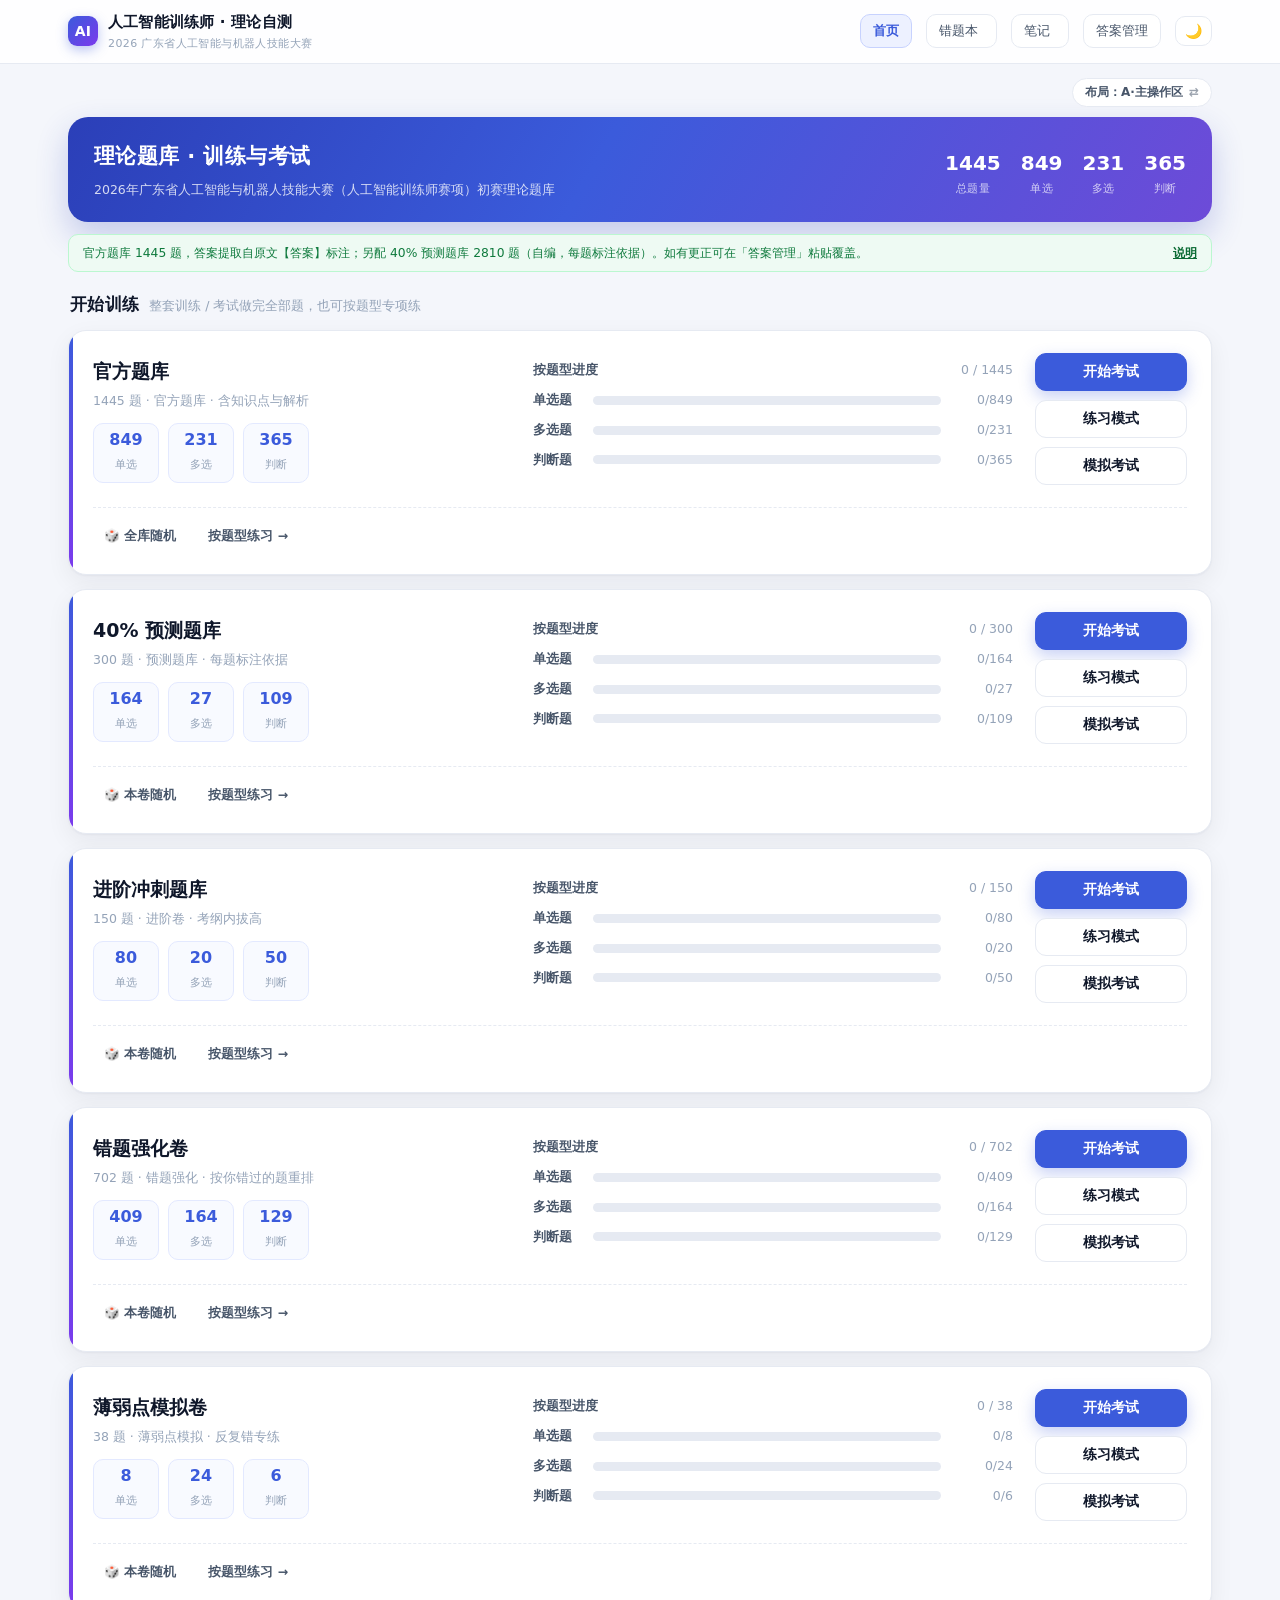
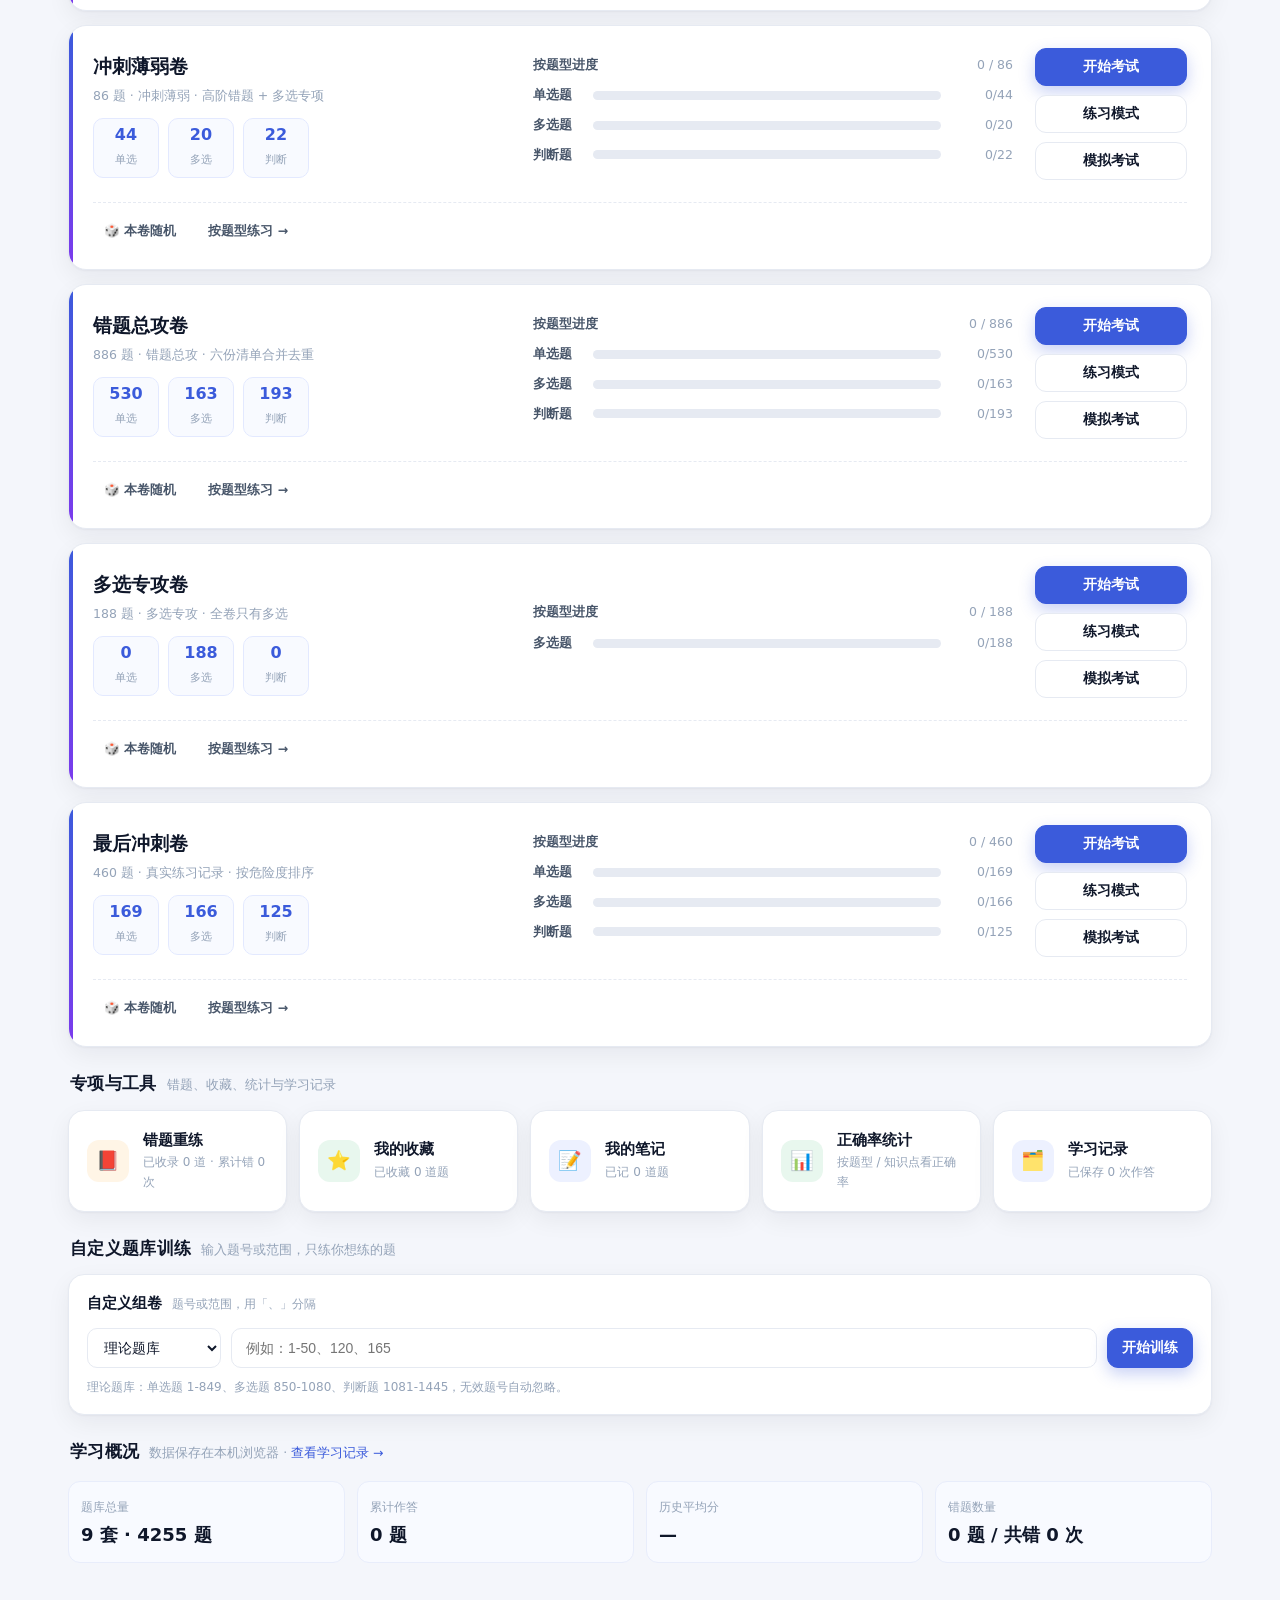
==== commit f896e0fc: "v3.23.0 最后冲刺卷Z:真实练习记录460道错题按危险度降序混排(多选166/前66道高危54多选),笔记254道并入,修首页副标题错标预测题" ====
--- a/index.html
+++ b/index.html
@@ -1388,6 +1388,21 @@
 
 </script>
 <script>
+/* 自动生成，请勿手改。v3.23.0 最后冲刺卷：真实练习记录里的 463 道错题，按危险度降序混排。
+   重新生成：node _生成过程/scripts/build-z-bank.js */
+window.QUIZ_DATA = window.QUIZ_DATA || {};
+window.QUIZ_DATA.papers = window.QUIZ_DATA.papers || [];
+(function () {
+  var bank = {"id":"Z","title":"最后冲刺卷","questions":[{"n":1,"t":"multi","q":"在机器翻译的业务流程设计中，以下（ ）环节可能需要人工干预。","o":["数据收集","数据清洗","翻译模型训练","翻译结果评估","后处理和矫正"],"kp":"","an":"✅ 正确答案 BDE（数据清洗；翻译结果评估；后处理和矫正）。 🔥 你的战绩：现在还压在错题本里（累计错 1 次），订正过 5 次，错了又订正、订正了又错，属于高复发。 📖 官方没给解析，用对照法记：正确项是「数据清洗；翻译结果评估；后处理和矫正」，另外 2 项（数据收集 / 翻译模型训练）都不满足题干条件。 🎯 多选口径：少选、多选、错选都是 0 分——只勾题干明确要求的那几项，拿不准的宁可少勾也别勾错。 📌 你自己写的笔记：收集自动，清洗要人；训练自动，评估校正要人","src":"真实错题 · T#859（危险度 10｜错 1｜订正 5）","from":"T#859"},{"n":2,"t":"multi","q":"强化学习模型的主要解决的任务是（ ）。","o":["分类","决策","规划","拟合","聚类"],"kp":"","an":"✅ 正确答案 BC（决策；规划）。 🔥 你的战绩：现在还压在错题本里（累计错 1 次），订正过 5 次，错了又订正、订正了又错，属于高复发。 📖 官方没给解析，用对照法记：正确项是「决策；规划」，另外 3 项（分类 / 拟合 / 聚类）都不满足题干条件。 🎯 多选口径：少选、多选、错选都是 0 分——只勾题干明确要求的那几项，拿不准的宁可少勾也别勾错。 📌 你自己写的笔记：强化学习主要是决策和规划","src":"真实错题 · T#861（危险度 10｜错 1｜订正 5）","from":"T#861"},{"n":3,"t":"multi","q":"职业道德是指从事一定职业劳动的人们，在特定的工作和劳动中以其内心信念和特殊社会手段来维系的，以善恶进行评价的（ ）的总和。","o":["心理意识","行为原则","企业价值观","主观意识","行为规范"],"kp":"","an":"✅ 正确答案 ABE（心理意识；行为原则；行为规范）。 🔥 你的战绩：现在还压在错题本里（累计错 1 次），订正过 5 次，错了又订正、订正了又错，属于高复发。 📖 官方没给解析，用对照法记：正确项是「心理意识；行为原则；行为规范」，另外 2 项（企业价值观 / 主观意识）都不满足题干条件。 🎯 多选口径：少选、多选、错选都是 0 分——只勾题干明确要求的那几项，拿不准的宁可少勾也别勾错。 📌 你自己写的笔记：职业道德三要素：意识、原则、规范","src":"真实错题 · T#869（危险度 10｜错 1｜订正 5）","from":"T#869"},{"n":4,"t":"multi","q":"在制定数据处理规范时，以下（ ）因素是图像数据质量的要求。","o":["调色板选择","意境感染","色彩准确性","垂直像素密度","高分辨率"],"kp":"","an":"✅ 正确答案 CDE（色彩准确性；垂直像素密度；高分辨率）。 🔥 你的战绩：现在还压在错题本里（累计错 1 次），订正过 4 次，错了又订正、订正了又错，属于高复发。 📖 官方没给解析，用对照法记：正确项是「色彩准确性；垂直像素密度；高分辨率」，另外 2 项（调色板选择 / 意境感染）都不满足题干条件。 🎯 多选口径：少选、多选、错选都是 0 分——只勾题干明确要求的那几项，拿不准的宁可少勾也别勾错。 📌 你自己写的笔记：图像质量要求的是准确性 和密度和分辨率","src":"真实错题 · T#868（危险度 9｜错 1｜订正 4）","from":"T#868"},{"n":5,"t":"multi","q":"某培训机构需要保证录入数据不存在明显错误或格式冲突。哪些流程步骤有助于确保数据准确性和一致性？（ ）","o":["数据清洗","数据输入","数据验证","数据分析"],"kp":"数据准确性与一致性保障步骤","an":"✅ 正确答案 AC（数据清洗；数据验证）。 🔥 你的战绩：订正过 7 次。 📖 数据清洗可修正缺失、重复和格式异常，数据验证可检查取值、格式和逻辑是否符合规则，因此A、C 正确。 🎯 多选口径：少选、多选、错选都是 0 分——只勾题干明确要求的那几项，拿不准的宁可少勾也别勾错。","src":"真实错题 · T#878（危险度 9｜错 0｜订正 7）","from":"T#878"},{"n":6,"t":"multi","q":"（ ）不是社会主义的职业道德反对享乐主义的基本根据。","o":["快乐不是社会主义社会所倡导的人生追求","享乐与幸福层次不同，我们主张追求幸福但不是享乐","享乐主义，把握了人的感官属性，忽略了人的社会属性和责任","享乐主义只图个人之乐，忽视他人之乐","享乐主义是一种庸俗腐朽的价值观，它认为人生的目的和意义在于追求物质享受和感官快乐"],"kp":"","an":"✅ 正确答案 ABD（快乐不是社会主义社会所倡导的人生追求；享乐与幸福层次不同，我们主张追求幸福但不是享乐；享乐主义只图个人之乐，忽视他人之乐）。 🔥 你的战绩：订正过 7 次。 📖 官方没给解析，用对照法记：正确项是「快乐不是社会主义社会所倡导的人生追求；享乐与幸福层次不同，我们主张追求幸福但不是享乐；享乐主义只图个人之乐，忽视他人之乐」，另外 2 项（享乐主义，把握了人的感官属性，忽略了人的社会属性和责任 / 享乐主义是一种庸俗腐朽的价值观，它认为人生的目的和意义在于追求物质享受和感官快乐）都不满足题干条件。 🎯 多选口径：少选、多选、错选都是 0 分——只勾题干明确要求的那几项，拿不准的宁可少勾也别勾错。 ⭐ 这题你标过收藏。","src":"真实错题 · T#896（危险度 9｜错 0｜订正 7）","from":"T#896"},{"n":7,"t":"multi","q":"模型评价中，通过确定下一步，可以得到以下哪些结果（ ）。","o":["可能活动列表","核准模型","重审报告","最终决定","根据商业成功标准评价机器学习的结果"],"kp":"","an":"✅ 正确答案 AC（可能活动列表；重审报告）。 🔥 你的战绩：订正过 7 次。 📖 官方没给解析，用对照法记：正确项是「可能活动列表；重审报告」，另外 3 项（核准模型 / 最终决定 / 根据商业成功标准评价机器学习的结果）都不满足题干条件。 🎯 多选口径：少选、多选、错选都是 0 分——只勾题干明确要求的那几项，拿不准的宁可少勾也别勾错。 📌 你自己写的笔记：确定下一步 = 安排后续动作：可能活动列表、重审报告。","src":"真实错题 · T#999（危险度 9｜错 0｜订正 7）","from":"T#999"},{"n":8,"t":"judge","q":"验证集常用于选择超参数和早停，测试集用于最终评估。","o":["正确","错误"],"kp":"验证集作用","an":"✅ 答案：正确 —— 这句话本身成立，照它说的记。 🔥 你的战绩：订正过 9 次。 📖 验证集参与模型选择，测试集只做最终一次性评估，这样报出的指标才具备泛化代表性。 🎯 判断口径：先扫绝对化词（一定/必须/全部/唯一/从不），出现这类词大概率错；再看主语和限定条件有没有被调包。","src":"真实错题 · S#203（危险度 9｜错 0｜订正 9）","from":"S#203"},{"n":9,"t":"multi","q":"某模型处理普通用户、重点用户和不同时间段数据，团队需要划分测试数据。常用方法包括哪些？（ ）","o":["随机划分","时间序列划分","分层抽样划分","聚类划分","压缩存储划分"],"kp":"测试数据集构建、管理与更新的方法","an":"✅ 正确答案 ABC（随机划分；时间序列划分；分层抽样划分）。 🔥 你的战绩：现在还压在错题本里（累计错 1 次），订正过 3 次，错了又订正、订正了又错，属于高复发。 📖 随机划分适合一般独立样本，时间序列划分适合保持时间顺序，分层抽样可保持不同用户或类别比例，因此A、B、C 正确。 🎯 多选口径：少选、多选、错选都是 0 分——只勾题干明确要求的那几项，拿不准的宁可少勾也别勾错。","src":"真实错题 · T#856（危险度 8｜错 1｜订正 3）","from":"T#856"},{"n":10,"t":"multi","q":"以下哪些方法可以用于时间序列数据的特征构造（）。","o":["滑动窗口技术","特征删除","小波变换","傅里叶变换"],"kp":"","an":"✅ 正确答案 ACD（滑动窗口技术；小波变换；傅里叶变换）。 🔥 你的战绩：现在还压在错题本里（累计错 1 次），订正过 3 次，错了又订正、订正了又错，属于高复发。 📖 官方没给解析，用对照法记：正确项是「滑动窗口技术；小波变换；傅里叶变换」，另外 1 项（特征删除）都不满足题干条件。 🎯 多选口径：少选、多选、错选都是 0 分——只勾题干明确要求的那几项，拿不准的宁可少勾也别勾错。 📌 你自己写的笔记：特征删除不算时间数据的特征构筑","src":"真实错题 · T#864（危险度 8｜错 1｜订正 3）","from":"T#864"},{"n":11,"t":"multi","q":"在噪声数据处理中，以下（）方法常用于提高信号质量。","o":["高通滤波","降噪算法","谱减法","动态范围压缩","归一化处理"],"kp":"","an":"✅ 正确答案 BCD（降噪算法；谱减法；动态范围压缩）。 🔥 你的战绩：订正过 6 次。 📖 官方没给解析，用对照法记：正确项是「降噪算法；谱减法；动态范围压缩」，另外 2 项（高通滤波 / 归一化处理）都不满足题干条件。 🎯 多选口径：少选、多选、错选都是 0 分——只勾题干明确要求的那几项，拿不准的宁可少勾也别勾错。 📌 你自己写的笔记：降噪算法、谱减法、动态压缩用来提信号；高通滤波看频段，归一只管缩放不管噪。","src":"真实错题 · T#959（危险度 8｜错 0｜订正 6）","from":"T#959"},{"n":12,"t":"multi","q":"以下内容属于测试报告的是（ ）。","o":["测试方法","测试工具","项目概况","结论性能汇总","问题概要"],"kp":"","an":"✅ 正确答案 ABCD（测试方法；测试工具；项目概况；结论性能汇总）。 🔥 你的战绩：订正过 6 次。 📖 官方没给解析，用对照法记：正确项是「测试方法；测试工具；项目概况；结论性能汇总」，另外 1 项（问题概要）都不满足题干条件。 🎯 多选口径：少选、多选、错选都是 0 分——只勾题干明确要求的那几项，拿不准的宁可少勾也别勾错。 📌 你自己写的笔记：版本测试报告：用例、缺陷、问题概要； 通用测试报告：方法、工具、项目概况、性能汇总。","src":"真实错题 · T#980（危险度 8｜错 0｜订正 6）","from":"T#980"},{"n":13,"t":"multi","q":"以下属于回归算法模型评价指标的有（ ）。","o":["均方误差","可解释方差","R 方值","平均绝对误差","均值"],"kp":"","an":"✅ 正确答案 ABCD（均方误差；可解释方差；R 方值；平均绝对误差）。 🔥 你的战绩：订正过 6 次。 📖 官方没给解析，用对照法记：正确项是「均方误差；可解释方差；R 方值；平均绝对误差」，另外 1 项（均值）都不满足题干条件。 🎯 多选口径：少选、多选、错选都是 0 分——只勾题干明确要求的那几项，拿不准的宁可少勾也别勾错。 📌 你自己写的笔记：回归：MSE、MAE、RMSE、R²、可解释方差 分类：精确率、召回率、F1、AUC、准确率","src":"真实错题 · T#984（危险度 8｜错 0｜订正 6）","from":"T#984"},{"n":14,"t":"multi","q":"以下哪些选项属于一个算法的控制结构（ ）。","o":["顺序","分支","循环","矩阵","梯度"],"kp":"","an":"✅ 正确答案 ABC（顺序；分支；循环）。 🔥 你的战绩：订正过 6 次。 📖 官方没给解析，用对照法记：正确项是「顺序；分支；循环」，另外 2 项（矩阵 / 梯度）都不满足题干条件。 🎯 多选口径：少选、多选、错选都是 0 分——只勾题干明确要求的那几项，拿不准的宁可少勾也别勾错。 📌 你自己写的笔记：顺序、分支、循环，三大控制结构","src":"真实错题 · T#1004（危险度 8｜错 0｜订正 6）","from":"T#1004"},{"n":15,"t":"multi","q":"以下哪些选项是比较检验常用的具体方法（ ）","o":["特征检测法","特征接合法","特征对照法","特征类比法","特征重叠法"],"kp":"","an":"✅ 正确答案 BCE（特征接合法；特征对照法；特征重叠法）。 🔥 你的战绩：订正过 6 次。 📖 官方没给解析，用对照法记：正确项是「特征接合法；特征对照法；特征重叠法」，另外 2 项（特征检测法 / 特征类比法）都不满足题干条件。 🎯 多选口径：少选、多选、错选都是 0 分——只勾题干明确要求的那几项，拿不准的宁可少勾也别勾错。 📌 你自己写的笔记：比较检验三方法：**接合、对照、重叠**","src":"真实错题 · T#1062（危险度 8｜错 0｜订正 6）","from":"T#1062"},{"n":16,"t":"multi","q":"某综合电商平台商品数量庞大，用户既需要按品类逐级浏览，也需要直接输入关键词查找。网站导航通常应强化哪些结构？（ ）","o":["分类导航","搜索导航","时间线导航","社交关系导航","地理空间导航"],"kp":"分类导航与搜索导航","an":"✅ 正确答案 AB（分类导航；搜索导航）。 🔥 你的战绩：订正过 6 次。 📖 商品数量庞大且用户既要逐级浏览又要直接检索时，应同时强化分类导航和搜索导航，以覆盖探索式查找与目标式查找两类需求，因此A、B 正确。 🎯 多选口径：少选、多选、错选都是 0 分——只勾题干明确要求的那几项，拿不准的宁可少勾也别勾错。","src":"真实错题 · T#1074（危险度 8｜错 0｜订正 6）","from":"T#1074"},{"n":17,"t":"judge","q":"独热编码最适合处理本身有明确大小顺序的类别特征。","o":["正确","错误"],"kp":"类别编码","an":"❌ 答案：错误 —— 这句话的说法不成立，别被绝对化、张冠李戴的表述带走。 🔥 你的战绩：订正过 8 次。 📖 独热编码不保留任何顺序信息，适合无序类别。有明确顺序的类别（如低/中/高）用序号编码更能表达大小关系。 🎯 判断口径：先扫绝对化词（一定/必须/全部/唯一/从不），出现这类词大概率错；再看主语和限定条件有没有被调包。","src":"真实错题 · S#210（危险度 8｜错 0｜订正 8）","from":"S#210"},{"n":18,"t":"multi","q":"某在线教育平台汇总了评论文本、页面访问数据、课程转化数据和用户特征，希望用数据判断改版效果。运营反馈分析阶段可采用哪些定量分析方法？（ ）","o":["情感倾向值统计","词频热力图生成","漏斗转化率计算","用户画像聚类","焦点小组访谈"],"kp":"运营反馈的定量分析方法","an":"✅ 正确答案 ABCD（情感倾向值统计；词频热力图生成；漏斗转化率计算；用户画像聚类）。 🔥 你的战绩：订正过 5 次。 📖 情感倾向值、词频热力图、漏斗转化率和用户画像聚类都可以将用户行为或反馈转化为可统计、可比较的数据，用于判断产品改版效果，因此A、B、C、D 正确。 🎯 多选口径：少选、多选、错选都是 0 分——只勾题干明确要求的那几项，拿不准的宁可少勾也别勾错。","src":"真实错题 · T#851（危险度 7｜错 0｜订正 5）","from":"T#851"},{"n":19,"t":"multi","q":"某企业希望员工在培训中反复操作工具、完成任务并接受指导。哪些方法有助于提高实际操作技能？（ ）","o":["角色扮演","演示与实践","在线学习","工作坊"],"kp":"实际操作技能培训方法","an":"✅ 正确答案 BD（演示与实践；工作坊）。 🔥 你的战绩：订正过 5 次。 📖 演示与实践能够让学员观察并重复操作，工作坊能够在指导下完成任务和获得反馈，因此B、D 最有助于提高实际操作技能。 🎯 多选口径：少选、多选、错选都是 0 分——只勾题干明确要求的那几项，拿不准的宁可少勾也别勾错。","src":"真实错题 · T#873（危险度 7｜错 0｜订正 5）","from":"T#873"},{"n":20,"t":"multi","q":"关于TPU，下列说法错误的是（ ）。","o":["TPU 是一款专用于机器学习的芯片","TPU 是一款专用于数据处理的芯片","TPU 能用于深度神经网络训练","TPU 可以提供高吞吐量的高精度计算","TPU 可以提供高吞吐量的低精度计算"],"kp":"","an":"✅ 正确答案 BD（TPU 是一款专用于数据处理的芯片；TPU 可以提供高吞吐量的高精度计算）。 🔥 你的战绩：订正过 5 次。 📖 官方没给解析，用对照法记：正确项是「TPU 是一款专用于数据处理的芯片；TPU 可以提供高吞吐量的高精度计算」，另外 3 项（TPU 是一款专用于机器学习的芯片 / TPU 能用于深度神经网络训练 / TPU 可以提供高吞吐量的低精度计算）都不满足题干条件。 🎯 多选口径：少选、多选、错选都是 0 分——只勾题干明确要求的那几项，拿不准的宁可少勾也别勾错。 📌 你自己写的笔记：❌【错误】TPU 不是通用数据处理芯片，它是**面向张量 / 神经网络计算的专用 AI 芯片**；普通数据处理（数据库、文件处理等）不是它的定位，所以 B 说法错误 D ❌【错误】TPU 追求高吞吐，主流使用 FP16、INT8 这类**低精度计算**，不是高精度计算","src":"真实错题 · T#874（危险度 7｜错 0｜订正 5）","from":"T#874"},{"n":21,"t":"multi","q":"某支付平台仅在错误率、延迟和成功率同时异常时触发高级告警。多指标联合告警策略的优势包括哪些？（ ）","o":["降低误报率","减少监控数据存储量","识别复杂故障模式","加快单指标计算速度","简化阈值配置流程"],"kp":"多指标联合告警","an":"✅ 正确答案 AC（降低误报率；识别复杂故障模式）。 🔥 你的战绩：订正过 5 次。 📖 多指标联合告警通过同时判断错误率、延迟、成功率等多个信号，可减少单一指标偶发波动导致的误报，并识别多个信号共同出现的复杂故障模式，因此A、C 正确。 🎯 多选口径：少选、多选、错选都是 0 分——只勾题干明确要求的那几项，拿不准的宁可少勾也别勾错。","src":"真实错题 · T#888（危险度 7｜错 0｜订正 5）","from":"T#888"},{"n":22,"t":"multi","q":"某语音识别模型在不同设备、噪声和说话人条件下表现不同。影响特征提取效果的因素包括哪些？（ ）","o":["采样率","信号强度","噪声类型","说话人的语音习惯"],"kp":"语音识别特征提取和处理","an":"✅ 正确答案 ABCD（采样率；信号强度；噪声类型；说话人的语音习惯）。 🔥 你的战绩：订正过 5 次。 📖 采样率决定信号细节，信号强度影响特征稳定性，噪声类型会改变频谱，说话人的语音习惯会带来发音和语速差异，四者都可能影响特征提取效果，因此A、B、C、D 均应选。 🎯 多选口径：少选、多选、错选都是 0 分——只勾题干明确要求的那几项，拿不准的宁可少勾也别勾错。 🔗 同考点还压着 1 道（T#289），一起过：「语音识别特征提取和处理」。","src":"真实错题 · T#918（危险度 7｜错 0｜订正 5）","from":"T#918"},{"n":23,"t":"multi","q":"将音频数据整理成可用于语音识别的格式涉及（）环节。","o":["音频采样率转换","语音端点检测","声音增强处理","声音信号解码","文本转语音合成"],"kp":"","an":"✅ 正确答案 ABC（音频采样率转换；语音端点检测；声音增强处理）。 🔥 你的战绩：订正过 5 次。 📖 官方没给解析，用对照法记：正确项是「音频采样率转换；语音端点检测；声音增强处理」，另外 2 项（声音信号解码 / 文本转语音合成）都不满足题干条件。 🎯 多选口径：少选、多选、错选都是 0 分——只勾题干明确要求的那几项，拿不准的宁可少勾也别勾错。 📌 你自己写的笔记：转换 检测 处理","src":"真实错题 · T#941（危险度 7｜错 0｜订正 5）","from":"T#941"},{"n":24,"t":"multi","q":"当标注对象作为分类基础时，可以将数据标注细化为（ ）。","o":["图像数据标注","文本数据标注","语音数据标注","视频数据标注","音频数据标注"],"kp":"","an":"✅ 正确答案 ABC（图像数据标注；文本数据标注；语音数据标注）。 🔥 你的战绩：订正过 5 次。 📖 官方没给解析，用对照法记：正确项是「图像数据标注；文本数据标注；语音数据标注」，另外 2 项（视频数据标注 / 音频数据标注）都不满足题干条件。 🎯 多选口径：少选、多选、错选都是 0 分——只勾题干明确要求的那几项，拿不准的宁可少勾也别勾错。 📌 你自己写的笔记：图像、文本、语音，本题这三类；视频是复合，音频不入选。","src":"真实错题 · T#970（危险度 7｜错 0｜订正 5）","from":"T#970"},{"n":25,"t":"multi","q":"某内容平台重新规划栏目、页面和内容属性，需要向产品与开发团队交付信息组织成果。信息架构的交付物可能包含哪些？（ ）","o":["站点地图","用户流程图","内容矩阵","高保真UI 稿","元数据规范"],"kp":"信息架构的典型交付物","an":"✅ 正确答案 ABCE（站点地图；用户流程图；内容矩阵；元数据规范）。 🔥 你的战绩：订正过 5 次。 📖 信息架构的交付物用于说明内容如何分类、组织、命名和连接，常见成果包括站点地图、用户流程图、内容矩阵和元数据规范，因此A、B、C、E 正确。 🎯 多选口径：少选、多选、错选都是 0 分——只勾题干明确要求的那几项，拿不准的宁可少勾也别勾错。 📌 你自己写的笔记：口诀：站点地图、用户流程、内容矩阵、元数据规范属于信息架构；高保真 UI 是视觉设计，不算。","src":"真实错题 · T#974（危险度 7｜错 0｜订正 5）","from":"T#974"},{"n":26,"t":"multi","q":"某跨部门订单流程涉及销售、财务和仓储等角色。使用泳道图建模时，泳道能够发挥哪些作用？（ ）","o":["区分责任主体","表示时间约束","可视化责任主体之间的流程交接","标记异常处理路径","定义数据存储结构"],"kp":"泳道图的作用","an":"✅ 正确答案 AC（区分责任主体；可视化责任主体之间的流程交接）。 🔥 你的战绩：订正过 5 次。 📖 泳道按部门、岗位或角色划分区域，用于明确活动责任主体，并展示不同主体之间的任务交接，因此A、C 正确。 🎯 多选口径：少选、多选、错选都是 0 分——只勾题干明确要求的那几项，拿不准的宁可少勾也别勾错。 📌 你自己写的笔记：A ✅ 区分责任主体：泳道就是按角色 / 部门划分，用来分清谁负责哪个步骤 B ❌ 表示时间约束：时间约束不是泳道的作用 C ✅ 可视化责任主体之间的流程交接：任务跨泳道，直观看到交接 D ❌ 标记异常处理路径：异常分支是流程箭头、网关负责，不是泳道 E ❌ 定义数据存储结构：和泳道图完全无关 📌 口诀： 泳道 = 划责任、看交接；不管时间、异常、数据结构。 ✅ 泳道能干的（考题考点） 区分责任主体（谁来做） 直观看到任务在不同角色之间怎么交接（跨泳道流转）","src":"真实错题 · T#983（危险度 7｜错 0｜订正 5）","from":"T#983"},{"n":27,"t":"multi","q":"某政务服务平台需要验证用户能否顺利完成事项办理，并判断流程是否易于操作。哪些方法有助于完成验证？（ ）","o":["用户旅程地图","低保真原型测试","可用性评估","功能需求文档"],"kp":"人机交互流程的设计方法","an":"✅ 正确答案 ABC（用户旅程地图；低保真原型测试；可用性评估）。 🔥 你的战绩：订正过 5 次。 📖 低保真原型测试可快速检验操作结构，可用性评估可衡量任务完成效果，用户旅程地图可帮助梳理办理全过程和识别流程痛点，因此A、B、C 应选。 🎯 多选口径：少选、多选、错选都是 0 分——只勾题干明确要求的那几项，拿不准的宁可少勾也别勾错。 🔗 同考点还压着 2 道（T#876 / T#60），一起过：「人机交互流程的设计方法」。","src":"真实错题 · T#1001（危险度 7｜错 0｜订正 5）","from":"T#1001"},{"n":28,"t":"multi","q":"以下哪些可视化分析工具不需要编程（ ）。","o":["Tableau","Raw","Chart.js","Processing","Facets"],"kp":"","an":"✅ 正确答案 AB（Tableau；Raw）。 🔥 你的战绩：订正过 5 次。 📖 官方没给解析，用对照法记：正确项是「Tableau；Raw」，另外 3 项（Chart.js / Processing / Facets）都不满足题干条件。 🎯 多选口径：少选、多选、错选都是 0 分——只勾题干明确要求的那几项，拿不准的宁可少勾也别勾错。 📌 你自己写的笔记：📌 口诀： Tableau、RawGraphs 拖拽免代码；Chart.js、Processing、Facets 都要写代码。","src":"真实错题 · T#1008（危险度 7｜错 0｜订正 5）","from":"T#1008"},{"n":29,"t":"multi","q":"泛化误差估计方法主要有以下哪些（ ）。","o":["系统误差估计","训练误差估计","结合模型复杂度估计","估计统计上限","使用检验集"],"kp":"","an":"✅ 正确答案 BCDE（训练误差估计；结合模型复杂度估计；估计统计上限；使用检验集）。 🔥 你的战绩：订正过 5 次。 📖 官方没给解析，用对照法记：正确项是「训练误差估计；结合模型复杂度估计；估计统计上限；使用检验集」，另外 1 项（系统误差估计）都不满足题干条件。 🎯 多选口径：少选、多选、错选都是 0 分——只勾题干明确要求的那几项，拿不准的宁可少勾也别勾错。 📌 你自己写的笔记：训练误差、复杂度惩罚、统计上界、检验集，这四类是泛化误差估计手段。 ⭐ 这题你标过收藏。","src":"真实错题 · T#1018（危险度 7｜错 0｜订正 5）","from":"T#1018"},{"n":30,"t":"multi","q":"Pylint 代码检测工具中错误检测具有以下哪些具体功能。（ ）","o":["代码标准化","检查声明的接口是否真正实现","检查模块是否被导入","定制化","检查模块是否被使用"],"kp":"","an":"✅ 正确答案 BC（检查声明的接口是否真正实现；检查模块是否被导入）。 🔥 你的战绩：订正过 5 次。 📖 官方没给解析，用对照法记：正确项是「检查声明的接口是否真正实现；检查模块是否被导入」，另外 3 项（代码标准化 / 定制化 / 检查模块是否被使用）都不满足题干条件。 🎯 多选口径：少选、多选、错选都是 0 分——只勾题干明确要求的那几项，拿不准的宁可少勾也别勾错。 📌 你自己写的笔记：：**接口实现校验、模块导入检查，是错误检测；格式规范、定制、是否使用不选**","src":"真实错题 · T#1037（危险度 7｜错 0｜订正 5）","from":"T#1037"},{"n":31,"t":"multi","q":"下面不属于Numpy 的数据类型的是（ ）","o":["布尔型数据类型","文本类型","整数类型","浮点数类型","Object 类数据"],"kp":"","an":"✅ 正确答案 BE（文本类型；Object 类数据）。 🔥 你的战绩：订正过 5 次。 📖 官方没给解析，用对照法记：正确项是「文本类型；Object 类数据」，另外 3 项（布尔型数据类型 / 整数类型 / 浮点数类型）都不满足题干条件。 🎯 多选口径：少选、多选、错选都是 0 分——只勾题干明确要求的那几项，拿不准的宁可少勾也别勾错。 📌 你自己写的笔记：Numpy 基础类型：布尔、整数、浮点数；文本类型、Object 不算 ⭐ 这题你标过收藏。","src":"真实错题 · T#1058（危险度 7｜错 0｜订正 5）","from":"T#1058"},{"n":32,"t":"multi","q":"需求分析包括哪些方面。（ ）","o":["功能性需求","非功能性需求","设计约束","设计方案","业务流程"],"kp":"","an":"✅ 正确答案 ABC（功能性需求；非功能性需求；设计约束）。 🔥 你的战绩：订正过 5 次。 📖 官方没给解析，用对照法记：正确项是「功能性需求；非功能性需求；设计约束」，另外 2 项（设计方案 / 业务流程）都不满足题干条件。 🎯 多选口径：少选、多选、错选都是 0 分——只勾题干明确要求的那几项，拿不准的宁可少勾也别勾错。 📌 你自己写的笔记：📌 口诀：需求分析三类：**功能、非功能、约束**","src":"真实错题 · T#1065（危险度 7｜错 0｜订正 5）","from":"T#1065"},{"n":33,"t":"multi","q":"机器学习已成为新的学科，它综合应用了（ ）和计算机科学等形成了机器学习理论基础。","o":["心理学","生物学","神经生理学","数学","自动化"],"kp":"","an":"✅ 正确答案 ABCDE（心理学；生物学；神经生理学；数学；自动化）。 🔥 你的战绩：订正过 5 次。 📖 官方没给解析，用对照法记：正确项是「心理学；生物学；神经生理学；数学；自动化」。 🎯 多选口径：少选、多选、错选都是 0 分——只勾题干明确要求的那几项，拿不准的宁可少勾也别勾错。 📌 你自己写的笔记：全选","src":"真实错题 · T#1076（危险度 7｜错 0｜订正 5）","from":"T#1076"},{"n":34,"t":"single","q":"衡量数据样本质量包括数据量、多样性、覆盖性和（）。","o":["内容","均衡性","褒贬性","真实性"],"kp":"","an":"✅ 正确答案 B（均衡性）。 🔥 你的战绩：订正过 7 次。 📖 官方没给解析，用对照法记：正确项是「均衡性」，另外 3 项（内容 / 褒贬性 / 真实性）都不满足题干条件。 🎯 单选口径：先把题干里的限定词（最早/最合适/首先/不适合）圈出来，四个选项只有一个同时满足全部限定。 📌 你自己写的笔记：B 均衡性 ⭐ 这题你标过收藏。","src":"真实错题 · T#325（危险度 7｜错 0｜订正 7）","from":"T#325"},{"n":35,"t":"single","q":"以下（）是深度学习在计算机视觉中的应用实例。","o":["图像分类","目标检测","语义分割","文本生成"],"kp":"","an":"✅ 正确答案 A（图像分类）。 🔥 你的战绩：订正过 7 次。 📖 官方没给解析，用对照法记：正确项是「图像分类」，另外 3 项（目标检测 / 语义分割 / 文本生成）都不满足题干条件。 🎯 单选口径：先把题干里的限定词（最早/最合适/首先/不适合）圈出来，四个选项只有一个同时满足全部限定。 📌 你自己写的笔记：### 选项区分 - A 图像分类 ✅（本题标准答案，CV 最基础、最早的经典深度学习应用） - B 目标检测 ❌（属于 CV，但这个题库这题不选它） - C 语义分割 ❌（也是 CV，像素级分类） - D 文本生成 ❌（属于 NLP 自然语言处理，直接排除） ### 笔记（考试专用） 图像分类：判断整张图是什么类别（ResNet 经典任务） 目标检测：找出物体位置 + 类别（YOLO、Faster RCNN） 语义分割：给每个像素打类别标签（U-Net）","src":"真实错题 · T#411（危险度 7｜错 0｜订正 7）","from":"T#411"},{"n":36,"t":"single","q":"数据备份策略中，最容易被忽略但决定备份是否真正可用的环节是（ ）。","o":["定期做恢复演练","增加备份频率到每秒","把备份文件改名","只在本地保存一份"],"kp":"备份与容灾","an":"✅ 正确答案 A（定期做恢复演练）。 🔥 你的战绩：订正过 7 次。 📖 备份的价值只有在恢复时才能验证。未演练过的备份可能因文件损坏、依赖缺失、流程不熟而在关键时刻失效，因此必须定期演练恢复。 🎯 单选口径：先把题干里的限定词（最早/最合适/首先/不适合）圈出来，四个选项只有一个同时满足全部限定。","src":"真实错题 · S#145（危险度 7｜错 0｜订正 7）","from":"S#145"},{"n":37,"t":"multi","q":"GPU 不擅长（ ）。","o":["并行计算","串行计算","图像运算","逻辑运算","集群运算"],"kp":"","an":"✅ 正确答案 BDE（串行计算；逻辑运算；集群运算）。 🔥 你的战绩：现在还压在错题本里（累计错 1 次），订正过 1 次，错了又订正、订正了又错，属于高复发。 📖 官方没给解析，用对照法记：正确项是「串行计算；逻辑运算；集群运算」，另外 2 项（并行计算 / 图像运算）都不满足题干条件。 🎯 多选口径：少选、多选、错选都是 0 分——只勾题干明确要求的那几项，拿不准的宁可少勾也别勾错。 📌 你自己写的笔记：串","src":"真实错题 · T#852（危险度 6｜错 1｜订正 1）","from":"T#852"},{"n":38,"t":"multi","q":"智能问答系统模型结构中编码器的作用是（ ）。","o":["问题输入","答案输出","问题转换为特征","特征转换为答案","问题注解"],"kp":"","an":"✅ 正确答案 AC（问题输入；问题转换为特征）。 🔥 你的战绩：现在还压在错题本里（累计错 1 次），订正过 1 次，错了又订正、订正了又错，属于高复发。 📖 官方没给解析，用对照法记：正确项是「问题输入；问题转换为特征」，另外 3 项（答案输出 / 特征转换为答案 / 问题注解）都不满足题干条件。 🎯 多选口径：少选、多选、错选都是 0 分——只勾题干明确要求的那几项，拿不准的宁可少勾也别勾错。 📌 你自己写的笔记：编进解出，编码转特征，解码生成话","src":"真实错题 · T#860（危险度 6｜错 1｜订正 1）","from":"T#860"},{"n":39,"t":"multi","q":"某标注项目准备优化流程并提升质量，需要综合考虑一致性、人员能力和持续改进机制。应考虑哪些因素？（ ）","o":["标注速度","标注一致性","标注人员的经验","持续改进机制"],"kp":"数据标注流程优化因素","an":"✅ 正确答案 ABCD（标注速度；标注一致性；标注人员的经验；持续改进机制）。 🔥 你的战绩：现在还压在错题本里（累计错 1 次），订正过 1 次，错了又订正、订正了又错，属于高复发。 📖 优化标注流程既要兼顾处理速度，也要控制标注一致性，并结合人员经验和持续改进机制进行调整，因此题库给定的A、B、C、D 均属于考虑因素。 🎯 多选口径：少选、多选、错选都是 0 分——只勾题干明确要求的那几项，拿不准的宁可少勾也别勾错。 ⭐ 这题你标过收藏。","src":"真实错题 · T#863（危险度 6｜错 1｜订正 1）","from":"T#863"},{"n":40,"t":"multi","q":"在进行数据采集时，以下（ ）是需要注意的事项。","o":["确保数据采集设备的稳定性","选择合适的数据采集时间段","保护数据隐私和安全","采集多样化的数据类型","确认数据采集人员的资质"],"kp":"","an":"✅ 正确答案 ACD（确保数据采集设备的稳定性；保护数据隐私和安全；采集多样化的数据类型）。 🔥 你的战绩：现在还压在错题本里（累计错 1 次），订正过 1 次，错了又订正、订正了又错，属于高复发。 📖 官方没给解析，用对照法记：正确项是「确保数据采集设备的稳定性；保护数据隐私和安全；采集多样化的数据类型」，另外 2 项（选择合适的数据采集时间段 / 确认数据采集人员的资质）都不满足题干条件。 🎯 多选口径：少选、多选、错选都是 0 分——只勾题干明确要求的那几项，拿不准的宁可少勾也别勾错。 📌 你自己写的笔记：在进行数据采集时 时间都不用管的 还有资质也是 ⭐ 这题你标过收藏。","src":"真实错题 · T#866（危险度 6｜错 1｜订正 1）","from":"T#866"},{"n":41,"t":"multi","q":"某微服务平台希望把配置变更、链路性能、日志异常和资产信息关联起来。实现变更与监控联动需要哪些技术组件？（ ）","o":["统一配置管理中心","分布式链路追踪系统","日志聚合分析平台","变更管理数据库（CMDB）","物理服务器巡检工具"],"kp":"变更与监控联动的技术组件","an":"✅ 正确答案 ABCD（统一配置管理中心；分布式链路追踪系统；日志聚合分析平台；变更管理数据库（CMDB））。 🔥 你的战绩：订正过 4 次。 📖 要关联配置变更、链路性能、日志异常和资产信息，需要配置管理中心、链路追踪系统、日志平台和CMDB 分别提供对应数据，因此A、B、C、D 正确。 🎯 多选口径：少选、多选、错选都是 0 分——只勾题干明确要求的那几项，拿不准的宁可少勾也别勾错。","src":"真实错题 · T#897（危险度 6｜错 0｜订正 4）","from":"T#897"},{"n":42,"t":"multi","q":"下列词语可以进行命名实体的是（ ）。","o":["日期","数字","地址","动作","名字"],"kp":"","an":"✅ 正确答案 ABCE（日期；数字；地址；名字）。 🔥 你的战绩：订正过 4 次。 📖 官方没给解析，用对照法记：正确项是「日期；数字；地址；名字」，另外 1 项（动作）都不满足题干条件。 🎯 多选口径：少选、多选、错选都是 0 分——只勾题干明确要求的那几项，拿不准的宁可少勾也别勾错。 📌 你自己写的笔记：D 动作 ❌ 动作属于动词，是词性标注的范畴，不是实体","src":"真实错题 · T#902（危险度 6｜错 0｜订正 4）","from":"T#902"},{"n":43,"t":"multi","q":"某在线平台希望降低业务模块长期运维成本，准备推进自动监控、弹性伸缩、资源分析和架构复审。有效措施包括哪些？（ ）","o":["自动化监控部署","弹性伸缩配置","代码注释优化","资源使用率分析","定期架构评审"],"kp":"业务模块长期运维成本优化","an":"✅ 正确答案 ABCDE（自动化监控部署；弹性伸缩配置；代码注释优化；资源使用率分析；定期架构评审）。 🔥 你的战绩：订正过 4 次。 📖 自动化监控、弹性伸缩、代码可维护性提升、资源利用分析和定期架构评审都能从人工投入、资源浪费和技术债务等方面降低长期运维成本，因此五项均有效。 🎯 多选口径：少选、多选、错选都是 0 分——只勾题干明确要求的那几项，拿不准的宁可少勾也别勾错。 📌 你自己写的笔记：全选","src":"真实错题 · T#906（危险度 6｜错 0｜订正 4）","from":"T#906"},{"n":44,"t":"multi","q":"离散数据常用的编码方式有（）。","o":["词向量","霍夫曼编码","标准化","独热编码","动向量"],"kp":"","an":"✅ 正确答案 ABD（词向量；霍夫曼编码；独热编码）。 🔥 你的战绩：订正过 4 次。 📖 官方没给解析，用对照法记：正确项是「词向量；霍夫曼编码；独热编码」，另外 2 项（标准化 / 动向量）都不满足题干条件。 🎯 多选口径：少选、多选、错选都是 0 分——只勾题干明确要求的那几项，拿不准的宁可少勾也别勾错。 📌 你自己写的笔记：有独特编码 和霍夫曼编码 和词向量编码","src":"真实错题 · T#917（危险度 6｜错 0｜订正 4）","from":"T#917"},{"n":45,"t":"multi","q":"下列（）模型是强化学习模型。","o":["DQN","AC","YOLO","UNET","AlphaGo"],"kp":"","an":"✅ 正确答案 ABE（DQN；AC；AlphaGo）。 🔥 你的战绩：订正过 4 次。 📖 官方没给解析，用对照法记：正确项是「DQN；AC；AlphaGo」，另外 2 项（YOLO / UNET）都不满足题干条件。 🎯 多选口径：少选、多选、错选都是 0 分——只勾题干明确要求的那几项，拿不准的宁可少勾也别勾错。 📌 你自己写的笔记：DQN和AC和alp ⭐ 这题你标过收藏。","src":"真实错题 · T#935（危险度 6｜错 0｜订正 4）","from":"T#935"},{"n":46,"t":"multi","q":"学习率变小，可能会使模型训练的时候（）。","o":["模型发散","模型收敛速度变慢","模型训练所需数据变多","模型前向计算过程加快","训练数据损失曲线变得平滑"],"kp":"","an":"✅ 正确答案 BE（模型收敛速度变慢；训练数据损失曲线变得平滑）。 🔥 你的战绩：订正过 4 次。 📖 官方没给解析，用对照法记：正确项是「模型收敛速度变慢；训练数据损失曲线变得平滑」，另外 3 项（模型发散 / 模型训练所需数据变多 / 模型前向计算过程加快）都不满足题干条件。 🎯 多选口径：少选、多选、错选都是 0 分——只勾题干明确要求的那几项，拿不准的宁可少勾也别勾错。 📌 你自己写的笔记：大学习率：快、震荡、易发散；小学习率：慢、平稳、步幅小。","src":"真实错题 · T#957（危险度 6｜错 0｜订正 4）","from":"T#957"},{"n":47,"t":"multi","q":"以下属于检测算法的有（ ）。","o":["点检测法","聚类分析法","分类算法","背景建模法","图像分割法"],"kp":"","an":"✅ 正确答案 ABDE（点检测法；聚类分析法；背景建模法；图像分割法）。 🔥 你的战绩：订正过 4 次。 📖 官方没给解析，用对照法记：正确项是「点检测法；聚类分析法；背景建模法；图像分割法」，另外 1 项（分类算法）都不满足题干条件。 🎯 多选口径：少选、多选、错选都是 0 分——只勾题干明确要求的那几项，拿不准的宁可少勾也别勾错。 📌 你自己写的笔记：点检测、聚类、背景建模、图像分割属于检测；分类不算。","src":"真实错题 · T#985（危险度 6｜错 0｜订正 4）","from":"T#985"},{"n":48,"t":"multi","q":"某培训机构准备优化数据处理工具和设备配置，需要评估处理能力、技术服务和使用便利性。应考虑哪些因素？（ ）","o":["设备的处理能力和存储容量","技术支持和服务","工具的易用性和用户友好性","初始购买成本"],"kp":"数据处理工具和设备选型因素","an":"✅ 正确答案 ABCD（设备的处理能力和存储容量；技术支持和服务；工具的易用性和用户友好性；初始购买成本）。 🔥 你的战绩：订正过 4 次。 📖 工具和设备配置需要综合考虑处理与存储能力、技术支持、易用性以及采购成本，以平衡业务需求、使用体验和投入，因此A、B、C、D 均正确。 🎯 多选口径：少选、多选、错选都是 0 分——只勾题干明确要求的那几项，拿不准的宁可少勾也别勾错。","src":"真实错题 · T#986（危险度 6｜错 0｜订正 4）","from":"T#986"},{"n":49,"t":"multi","q":"某企业审查监控平台中的敏感数据访问情况，需要确认权限分配、访问行为和权限变更是否可追溯。应重点验证哪些权限管理内容？（ ）","o":["权限分配记录的可追溯性","敏感数据访问频率阈值","数据存储容量监控","权限变更的审计日志","数据ETL 流程效率"],"kp":"监控数据治理与权限管理的方法","an":"✅ 正确答案 AD（权限分配记录的可追溯性；权限变更的审计日志）。 🔥 你的战绩：订正过 4 次。 📖 权限分配记录和权限变更审计日志能够说明谁在何时获得、调整或取消了何种权限，是验证权限管理可追溯性的核心内容，因此A、D 正确。 🎯 多选口径：少选、多选、错选都是 0 分——只勾题干明确要求的那几项，拿不准的宁可少勾也别勾错。 📌 你自己写的笔记：B 敏感数据访问频率阈值这个不用选 🔗 同考点还压着 2 道（T#299 / T#197），一起过：「监控数据治理与权限管理的方法」。","src":"真实错题 · T#987（危险度 6｜错 0｜订正 4）","from":"T#987"},{"n":50,"t":"multi","q":"以下属于算法测试分类效果评价方法的有（ ）。","o":["蒙特卡洛交叉验证","k 折交叉验证","保留法","AUC","决策树"],"kp":"","an":"✅ 正确答案 ABC（蒙特卡洛交叉验证；k 折交叉验证；保留法）。 🔥 你的战绩：订正过 4 次。 📖 官方没给解析，用对照法记：正确项是「蒙特卡洛交叉验证；k 折交叉验证；保留法」，另外 2 项（AUC / 决策树）都不满足题干条件。 🎯 多选口径：少选、多选、错选都是 0 分——只勾题干明确要求的那几项，拿不准的宁可少勾也别勾错。 📌 你自己写的笔记：保留、K 折、蒙特卡洛是验证方法；AUC 是指标，决策树是模型。","src":"真实错题 · T#989（危险度 6｜错 0｜订正 4）","from":"T#989"},{"n":51,"t":"multi","q":"某语音识别系统面对多个候选文本，需要从中选出与输入语音最匹配的结果。解码的主要目的包括（ ）。","o":["将语音信号转换为文字","提高音频文件的质量","增强语音信号的清晰度","从多个候选文本中选择最合适的结果"],"kp":"语音识别的解码技术","an":"✅ 正确答案 AD（将语音信号转换为文字；从多个候选文本中选择最合适的结果）。 🔥 你的战绩：订正过 4 次。 📖 语音识别解码既要把语音信息映射为文字序列，也要在多个候选文本中选择综合得分最优的结果，因此A、D 应选。 🎯 多选口径：少选、多选、错选都是 0 分——只勾题干明确要求的那几项，拿不准的宁可少勾也别勾错。","src":"真实错题 · T#995（危险度 6｜错 0｜订正 4）","from":"T#995"},{"n":52,"t":"multi","q":"某直播平台配置自动扩缩容时，需要避免负载波动引发反复伸缩、容量不足和实例冷启动。实施策略时需重点规避哪些风险？（ ）","o":["频繁伸缩导致服务抖动","未预留缓冲容量","监控指标采集延迟","过度依赖单一云厂商","忽略冷启动性能损耗"],"kp":"容量规划与弹性伸缩优化的策略","an":"✅ 正确答案 ABCE（频繁伸缩导致服务抖动；未预留缓冲容量；监控指标采集延迟；忽略冷启动性能损耗）。 🔥 你的战绩：订正过 4 次。 📖 频繁伸缩、未预留缓冲容量、监控数据延迟和冷启动损耗都会直接造成伸缩抖动、响应滞后或容量不足，是自动扩缩容需要重点规避的风险，因此A、B、C、E 正确。 🎯 多选口径：少选、多选、错选都是 0 分——只勾题干明确要求的那几项，拿不准的宁可少勾也别勾错。 ⭐ 这题你标过收藏。","src":"真实错题 · T#1009（危险度 6｜错 0｜订正 4）","from":"T#1009"},{"n":53,"t":"multi","q":"通常，对于一个算法的复杂性分析主要是对算法效率的分析，包括衡量其（ ）。","o":["运行时模型的复杂程度","运行时样本的数量","运行速度的时间效率","运行时所需要占用空间大小的空间效率","运行时结果的准确率"],"kp":"","an":"✅ 正确答案 CD（运行速度的时间效率；运行时所需要占用空间大小的空间效率）。 🔥 你的战绩：订正过 4 次。 📖 官方没给解析，用对照法记：正确项是「运行速度的时间效率；运行时所需要占用空间大小的空间效率」，另外 3 项（运行时模型的复杂程度 / 运行时样本的数量 / 运行时结果的准确率）都不满足题干条件。 🎯 多选口径：少选、多选、错选都是 0 分——只勾题干明确要求的那几项，拿不准的宁可少勾也别勾错。 📌 你自己写的笔记：📌 口诀：算法复杂度只看时间、空间","src":"真实错题 · T#1013（危险度 6｜错 0｜订正 4）","from":"T#1013"},{"n":54,"t":"multi","q":"某应用完成原型改版后，需要用数据评价任务完成情况、错误变化和推荐意愿。可采用哪些量化指标？（ ）","o":["任务完成率提升百分比","用户错误操作次数","原型制作耗时","页面跳转层级深度","用户满意度NPS 值"],"kp":"原型改版效果的量化指标","an":"✅ 正确答案 ABDE（任务完成率提升百分比；用户错误操作次数；页面跳转层级深度；用户满意度NPS 值）。 🔥 你的战绩：订正过 4 次。 📖 任务完成率、错误次数、页面跳转层级和NPS 均可以用数值记录并用于比较改版前后效果，因此A、B、D、E 正确。 🎯 多选口径：少选、多选、错选都是 0 分——只勾题干明确要求的那几项，拿不准的宁可少勾也别勾错。","src":"真实错题 · T#1017（危险度 6｜错 0｜订正 4）","from":"T#1017"},{"n":55,"t":"multi","q":"优化超参数的难点在于（ ）。","o":["每个类型的超参数都有很多选择","数据规模较大","构建的模型结构复杂","数据流量较少","分析逻辑困难"],"kp":"","an":"✅ 正确答案 ABC（每个类型的超参数都有很多选择；数据规模较大；构建的模型结构复杂）。 🔥 你的战绩：订正过 4 次。 📖 官方没给解析，用对照法记：正确项是「每个类型的超参数都有很多选择；数据规模较大；构建的模型结构复杂」，另外 2 项（数据流量较少 / 分析逻辑困难）都不满足题干条件。 🎯 多选口径：少选、多选、错选都是 0 分——只勾题干明确要求的那几项，拿不准的宁可少勾也别勾错。 📌 你自己写的笔记：可选组合多、数据量大、模型复杂，是超参调优三大难点","src":"真实错题 · T#1024（危险度 6｜错 0｜订正 4）","from":"T#1024"},{"n":56,"t":"multi","q":"以下选项属于DeepXplore 的贡献的有（ ）","o":["神经元覆盖率","生成新输入集","新输入集自动打label","新输入集再训练","代码覆盖率"],"kp":"","an":"✅ 正确答案 ABCD（神经元覆盖率；生成新输入集；新输入集自动打label；新输入集再训练）。 🔥 你的战绩：订正过 4 次。 📖 官方没给解析，用对照法记：正确项是「神经元覆盖率；生成新输入集；新输入集自动打label；新输入集再训练」，另外 1 项（代码覆盖率）都不满足题干条件。 🎯 多选口径：少选、多选、错选都是 0 分——只勾题干明确要求的那几项，拿不准的宁可少勾也别勾错。 📌 你自己写的笔记：📌 口诀：**神经元覆盖率、生成样本、自动标标签、再训练；代码覆盖率不属于**","src":"真实错题 · T#1036（危险度 6｜错 0｜订正 4）","from":"T#1036"},{"n":57,"t":"multi","q":"TensorFlow 程序一般可以分为（ ）两个阶段。","o":["定义计算图中的计算","执行计算","定义数据格式","定义运算速度","nan"],"kp":"","an":"✅ 正确答案 AB（定义计算图中的计算；执行计算）。 🔥 你的战绩：订正过 4 次。 📖 官方没给解析，用对照法记：正确项是「定义计算图中的计算；执行计算」，另外 3 项（定义数据格式 / 定义运算速度 / nan）都不满足题干条件。 🎯 多选口径：少选、多选、错选都是 0 分——只勾题干明确要求的那几项，拿不准的宁可少勾也别勾错。 📌 你自己写的笔记：计算","src":"真实错题 · T#1046（危险度 6｜错 0｜订正 4）","from":"T#1046"},{"n":58,"t":"multi","q":"下面属于TensorBoard 的数据形式的有（ ）","o":["标量","嵌入向量","计算图","视频","图片"],"kp":"","an":"✅ 正确答案 ABCE（标量；嵌入向量；计算图；图片）。 🔥 你的战绩：订正过 4 次。 📖 官方没给解析，用对照法记：正确项是「标量；嵌入向量；计算图；图片」，另外 1 项（视频）都不满足题干条件。 🎯 多选口径：少选、多选、错选都是 0 分——只勾题干明确要求的那几项，拿不准的宁可少勾也别勾错。 📌 你自己写的笔记：- A ✅ 标量：loss、acc 这类数值曲线 - B ✅ 嵌入向量：Embedding 投影可视化 - C ✅ 计算图：模型 Graph 结构 - D ❌ 视频：TensorBoard 原生不支持视频作为数据形式 - E ✅ 图片：样本、特征图可视化 📌 口诀：**标量、嵌入向量、计算图、图片；视频不属于**","src":"真实错题 · T#1053（危险度 6｜错 0｜订正 4）","from":"T#1053"},{"n":59,"t":"multi","q":"某团队要划分训练集、验证集与测试集。下列做法正确的有（ ）。","o":["保持各子集的类别比例一致","时间序列数据按时间先后切分","划分前先去重，避免同一样本跨集合出现","测试集只在最终评估时使用一次"],"kp":"数据集划分","an":"✅ 正确答案 ABCD（保持各子集的类别比例一致；时间序列数据按时间先后切分；划分前先去重，避免同一样本跨集合出现；测试集只在最终评估时使用一次）。 🔥 你的战绩：订正过 4 次。 📖 四项都是划分数据集的基本要求：分层保证分布一致，时序数据按时间切分避免看到未来，先去重防止数据泄漏，测试集保持独立才能给出可信的泛化估计。 🎯 多选口径：少选、多选、错选都是 0 分——只勾题干明确要求的那几项，拿不准的宁可少勾也别勾错。 🔗 同考点还压着 1 道（S#1），一起过：「数据集划分」。","src":"真实错题 · S#165（危险度 6｜错 0｜订正 4）","from":"S#165"},{"n":60,"t":"judge","q":"自然语义中，对输出文本中的单词的编码方式通常为词向量。","o":["正确","错误"],"kp":"","an":"❌ 答案：错误 —— 这句话的说法不成立，别被绝对化、张冠李戴的表述带走。 🔥 你的战绩：现在还压在错题本里（累计错 1 次），订正过 3 次，错了又订正、订正了又错，属于高复发。 📖 官方没给解析，用对照法记：正确项是「错误」，另外 1 项（正确）都不满足题干条件。 🎯 判断口径：先扫绝对化词（一定/必须/全部/唯一/从不），出现这类词大概率错；再看主语和限定条件有没有被调包。 📌 你自己写的笔记：词向量（embedding）是**输入编码**：把输入的单词转成向量喂给模型。 模型输出端一般输出的是概率分布，再解码成单词，**输出文本的单词不会用词向量作为编码**。","src":"真实错题 · T#1116（危险度 6｜错 1｜订正 3）","from":"T#1116"},{"n":61,"t":"judge","q":"在 scikit-learn 中，LabelEncoder 用于处理连续数值特征。","o":["正确","错误"],"kp":"","an":"❌ 答案：错误 —— 这句话的说法不成立，别被绝对化、张冠李戴的表述带走。 🔥 你的战绩：现在还压在错题本里（累计错 1 次），订正过 3 次，错了又订正、订正了又错，属于高复发。 📖 官方没给解析，用对照法记：正确项是「错误」，另外 1 项（正确）都不满足题干条件。 🎯 判断口径：先扫绝对化词（一定/必须/全部/唯一/从不），出现这类词大概率错；再看主语和限定条件有没有被调包。 📌 你自己写的笔记：LabelEncoder 管标签，连续特征用缩放","src":"真实错题 · T#1265（危险度 6｜错 1｜订正 3）","from":"T#1265"},{"n":62,"t":"judge","q":"聚类不是常见的噪声数据的处理方法。","o":["正确","错误"],"kp":"","an":"✅ 答案：正确 —— 这句话本身成立，照它说的记。 🔥 你的战绩：现在还压在错题本里（累计错 1 次），订正过 3 次，错了又订正、订正了又错，属于高复发。 📖 官方没给解析，用对照法记：正确项是「正确」，另外 1 项（错误）都不满足题干条件。 🎯 判断口径：先扫绝对化词（一定/必须/全部/唯一/从不），出现这类词大概率错；再看主语和限定条件有没有被调包。 📌 你自己写的笔记：聚类是把相似样本自动分组，它**本身不是用来处理噪声的手段**。 常见噪声处理：离群点检测、过滤、剔除、平滑等。","src":"真实错题 · T#1276（危险度 6｜错 1｜订正 3）","from":"T#1276"},{"n":63,"t":"judge","q":"数据湖要求数据在入库前必须先完成严格建模。","o":["正确","错误"],"kp":"数据湖","an":"❌ 答案：错误 —— 这句话的说法不成立，别被绝对化、张冠李戴的表述带走。 🔥 你的战绩：订正过 6 次。 📖 数据湖采用 schema-on-read，原始数据先落地、使用时再解析结构；入库前强制建模是数据仓库 schema-on-write 的做法。 🎯 判断口径：先扫绝对化词（一定/必须/全部/唯一/从不），出现这类词大概率错；再看主语和限定条件有没有被调包。","src":"真实错题 · S#207（危险度 6｜错 0｜订正 6）","from":"S#207"},{"n":64,"t":"judge","q":"标准化（Z-score）会改变原始数据的分布形状，使原本偏态的数据变正态。","o":["正确","错误"],"kp":"标准化","an":"❌ 答案：错误 —— 这句话的说法不成立，别被绝对化、张冠李戴的表述带走。 🔥 你的战绩：订正过 6 次。 📖 标准化只是减去均值、除以标准差，属于线性平移缩放，不改变分布形状。偏态数据标准化后仍然偏态，要改变形状需用对数等非线性变换。 🎯 判断口径：先扫绝对化词（一定/必须/全部/唯一/从不），出现这类词大概率错；再看主语和限定条件有没有被调包。","src":"真实错题 · S#208（危险度 6｜错 0｜订正 6）","from":"S#208"},{"n":65,"t":"judge","q":"做标准化时可以用训练集加测试集的整体均值与标准差来算，这样更稳定。","o":["正确","错误"],"kp":"数据泄漏","an":"❌ 答案：错误 —— 这句话的说法不成立，别被绝对化、张冠李戴的表述带走。 🔥 你的战绩：订正过 6 次。 📖 测试集信息参与预处理参数计算属于数据泄漏，会让评估偏乐观。正确做法是只用训练集统计量，再把它应用到验证集与测试集。 🎯 判断口径：先扫绝对化词（一定/必须/全部/唯一/从不），出现这类词大概率错；再看主语和限定条件有没有被调包。","src":"真实错题 · S#212（危险度 6｜错 0｜订正 6）","from":"S#212"},{"n":66,"t":"judge","q":"macro-F1 对每个类别一视同仁，不考虑各类别的样本数量差异。","o":["正确","错误"],"kp":"多分类评估","an":"✅ 答案：正确 —— 这句话本身成立，照它说的记。 🔥 你的战绩：订正过 6 次。 📖 macro 先按类别算指标再等权平均，小类别与大类别权重相同，因此能暴露小类别效果差；weighted 才按样本量加权。 🎯 判断口径：先扫绝对化词（一定/必须/全部/唯一/从不），出现这类词大概率错；再看主语和限定条件有没有被调包。","src":"真实错题 · S#270（危险度 6｜错 0｜订正 6）","from":"S#270"},{"n":67,"t":"multi","q":"某系统准备从新版本回滚到旧版本，需要评估数据兼容、短时中断和用户会话影响。回滚可能引发哪些风险？（ ）","o":["数据版本不一致","短暂服务不可用","用户会话中断","监控系统过载","服务器资源翻倍消耗"],"kp":"回滚风险","an":"✅ 正确答案 ABC（数据版本不一致；短暂服务不可用；用户会话中断）。 🔥 你的战绩：现在还压在错题本里（累计错 1 次）。 📖 新旧版本的数据结构、服务状态和会话机制可能不同，回滚时可能出现数据版本不一致、短时服务不可用和用户会话中断，因此A、B、C 正确。 🎯 多选口径：少选、多选、错选都是 0 分——只勾题干明确要求的那几项，拿不准的宁可少勾也别勾错。","src":"真实错题 · T#853（危险度 5｜错 1｜订正 0）","from":"T#853"},{"n":68,"t":"multi","q":"某厂商生产的手机中有一个语音对话机器人，该机器人使用了（ ）技术。","o":["声纹识别","语音识别","文本转语音","自然语义问答模型","语音唤醒"],"kp":"","an":"✅ 正确答案 BCDE（语音识别；文本转语音；自然语义问答模型；语音唤醒）。 🔥 你的战绩：现在还压在错题本里（累计错 1 次）。 📖 官方没给解析，用对照法记：正确项是「语音识别；文本转语音；自然语义问答模型；语音唤醒」，另外 1 项（声纹识别）都不满足题干条件。 🎯 多选口径：少选、多选、错选都是 0 分——只勾题干明确要求的那几项，拿不准的宁可少勾也别勾错。","src":"真实错题 · T#858（危险度 5｜错 1｜订正 0）","from":"T#858"},{"n":69,"t":"multi","q":"在数据标注质量检验领域，以下哪些方法可以用于评估标注的质量（）。","o":["交叉验证","一致性检验","错误率分析","标注结果的统计分析"],"kp":"","an":"✅ 正确答案 ABCD（交叉验证；一致性检验；错误率分析；标注结果的统计分析）。 🔥 你的战绩：现在还压在错题本里（累计错 1 次）。 📖 官方没给解析，用对照法记：正确项是「交叉验证；一致性检验；错误率分析；标注结果的统计分析」。 🎯 多选口径：少选、多选、错选都是 0 分——只勾题干明确要求的那几项，拿不准的宁可少勾也别勾错。","src":"真实错题 · T#862（危险度 5｜错 1｜订正 0）","from":"T#862"},{"n":70,"t":"multi","q":"某培训数据处理任务需要提高批量处理效率并发现数据规律。可以采用哪些技术手段？（ ）","o":["自动化软件工具","手工记录","数据挖掘和分析工具","加密技术和访问控制"],"kp":"数据处理技术手段","an":"✅ 正确答案 AC（自动化软件工具；数据挖掘和分析工具）。 🔥 你的战绩：订正过 3 次。 📖 自动化软件工具能够提高批量处理效率，数据挖掘和分析工具能够识别数据模式和规律，因此A、C 正确。 🎯 多选口径：少选、多选、错选都是 0 分——只勾题干明确要求的那几项，拿不准的宁可少勾也别勾错。","src":"真实错题 · T#850（危险度 5｜错 0｜订正 3）","from":"T#850"},{"n":71,"t":"multi","q":"某语音识别系统需要适应嘈杂环境和不同地区口音。哪些因素会影响识别准确性？（ ）","o":["噪声环境","讲话者的口音","输入的文本长度","语音识别算法与模型的性能"],"kp":"语音识别系统的设计","an":"✅ 正确答案 ABD（噪声环境；讲话者的口音；语音识别算法与模型的性能）。 🔥 你的战绩：订正过 3 次。 📖 噪声会污染输入，口音会改变发音模式，算法和模型性能决定对复杂变化的适应能力，因此A、B、D 会影响识别准确性。 🎯 多选口径：少选、多选、错选都是 0 分——只勾题干明确要求的那几项，拿不准的宁可少勾也别勾错。 🔗 同考点还压着 4 道（T#1064 / A#93 / T#795 / A#56），一起过：「语音识别系统的设计」。","src":"真实错题 · T#872（危险度 5｜错 0｜订正 3）","from":"T#872"},{"n":72,"t":"multi","q":"某产品团队在设计新的交互流程前，需要理解用户需求、行为和使用环境。可以采用哪些研究方法？（ ）","o":["用户访谈","问卷调查","竞品分析","观察法"],"kp":"人机交互流程的设计方法","an":"✅ 正确答案 ABD（用户访谈；问卷调查；观察法）。 🔥 你的战绩：订正过 3 次。 📖 用户访谈和问卷可了解需求与态度，观察法可获取实际行为和使用环境信息，三者均属于常见用户研究方法，因此A、B、D 应选。 🎯 多选口径：少选、多选、错选都是 0 分——只勾题干明确要求的那几项，拿不准的宁可少勾也别勾错。 🔗 同考点还压着 2 道（T#1001 / T#60），一起过：「人机交互流程的设计方法」。","src":"真实错题 · T#876（危险度 5｜错 0｜订正 3）","from":"T#876"},{"n":73,"t":"multi","q":"在指定数据标注规则时，以下哪些因素是重要的（）。","o":["确保规则的可理解性","规则应覆盖所有可能的数据情况","规则应具有一定的灵活性","规则应简洁明了，避免冗长"],"kp":"","an":"✅ 正确答案 ACD（确保规则的可理解性；规则应具有一定的灵活性；规则应简洁明了，避免冗长）。 🔥 你的战绩：订正过 3 次。 📖 官方没给解析，用对照法记：正确项是「确保规则的可理解性；规则应具有一定的灵活性；规则应简洁明了，避免冗长」，另外 1 项（规则应覆盖所有可能的数据情况）都不满足题干条件。 🎯 多选口径：少选、多选、错选都是 0 分——只勾题干明确要求的那几项，拿不准的宁可少勾也别勾错。 📌 你自己写的笔记：规则应简洁明了，避免冗长 ⭐ 这题你标过收藏。","src":"真实错题 · T#886（危险度 5｜错 0｜订正 3）","from":"T#886"},{"n":74,"t":"multi","q":"以下（ ）是视频问题数据质量的分类。","o":["视频的分辨率","视频的帧率","视频的压缩算法","视频的清晰度","视频的颜色饱和度"],"kp":"","an":"✅ 正确答案 ABD（视频的分辨率；视频的帧率；视频的清晰度）。 🔥 你的战绩：订正过 3 次。 📖 官方没给解析，用对照法记：正确项是「视频的分辨率；视频的帧率；视频的清晰度」，另外 2 项（视频的压缩算法 / 视频的颜色饱和度）都不满足题干条件。 🎯 多选口径：少选、多选、错选都是 0 分——只勾题干明确要求的那几项，拿不准的宁可少勾也别勾错。 📌 你自己写的笔记：算法和饱和度和他没有关系哦","src":"真实错题 · T#895（危险度 5｜错 0｜订正 3）","from":"T#895"},{"n":75,"t":"multi","q":"某页面同时测试标题、按钮和图片的不同组合，并分析各因素之间的交互影响。多变量测试相较标准A/B 测试的典型特征有哪些？（ ）","o":["支持多因素组合分析","需要更大的样本量","实验周期缩短50%","可计算交互作用效应","必须将每个变量固定为两个取值"],"kp":"多变量测试特征","an":"✅ 正确答案 ABD（支持多因素组合分析；需要更大的样本量；可计算交互作用效应）。 🔥 你的战绩：订正过 3 次。 📖 多变量测试同时改变多个因素并比较不同组合，可分析各因素的主效应和交互效应，但组合数量增加通常需要更大样本量，因此A、B、D 正确。 🎯 多选口径：少选、多选、错选都是 0 分——只勾题干明确要求的那几项，拿不准的宁可少勾也别勾错。","src":"真实错题 · T#905（危险度 5｜错 0｜订正 3）","from":"T#905"},{"n":76,"t":"multi","q":"在评估数据质量时，以下（ ）指标是常见的。","o":["数据的相关性","数据的可靠性","数据的新颖性","数据的分散性","数据的高度"],"kp":"","an":"✅ 正确答案 ABD（数据的相关性；数据的可靠性；数据的分散性）。 🔥 你的战绩：订正过 3 次。 📖 官方没给解析，用对照法记：正确项是「数据的相关性；数据的可靠性；数据的分散性」，另外 2 项（数据的新颖性 / 数据的高度）都不满足题干条件。 🎯 多选口径：少选、多选、错选都是 0 分——只勾题干明确要求的那几项，拿不准的宁可少勾也别勾错。 📌 你自己写的笔记：C 数据的新颖性 ❌：不属于标准数据质量指标（题库判定） E 数据的高度 ❌：无这个指标","src":"真实错题 · T#914（危险度 5｜错 0｜订正 3）","from":"T#914"},{"n":77,"t":"multi","q":"学习率变大，可能会使模型训练的时候（）。","o":["模型发散","模型收敛速度加快","训练数据损失曲线变得不稳定","模型前向计算过程加快","训练数据损失曲线变得平滑"],"kp":"","an":"✅ 正确答案 ABC（模型发散；模型收敛速度加快；训练数据损失曲线变得不稳定）。 🔥 你的战绩：订正过 3 次。 📖 官方没给解析，用对照法记：正确项是「模型发散；模型收敛速度加快；训练数据损失曲线变得不稳定」，另外 2 项（模型前向计算过程加快 / 训练数据损失曲线变得平滑）都不满足题干条件。 🎯 多选口径：少选、多选、错选都是 0 分——只勾题干明确要求的那几项，拿不准的宁可少勾也别勾错。 📌 你自己写的笔记：学习率调大：前期收敛快，容易震荡、甚至发散；不改变计算速度。 - A 模型发散 ✅：学习率太大，参数更新步子跨太大，越过最优解，损失不断上涨、不收敛 - B 模型收敛速度加快 ✅：合适范围内调大学习率，每一步更新幅度大，前期下降更快 - C 训练数据损失曲线变得不稳定 ✅：震荡、上下跳，loss 忽高忽低 - D 模型前向计算过程加快 ❌：前向计算只和网络结构、输入有关，**学习率不影响前向推理速度** - E 训练数据损失曲线变得平滑 ❌：学习率小的时候 loss 才会平滑；学习率大容易震荡","src":"真实错题 · T#923（危险度 5｜错 0｜订正 3）","from":"T#923"},{"n":78,"t":"multi","q":"数据清洗的目的是（）。","o":["检查数据的一致性","处理无效值","处理缺失值","处理重复数据","检查数据准确性"],"kp":"","an":"✅ 正确答案 ABCDE（检查数据的一致性；处理无效值；处理缺失值；处理重复数据；检查数据准确性）。 🔥 你的战绩：订正过 3 次。 📖 官方没给解析，用对照法记：正确项是「检查数据的一致性；处理无效值；处理缺失值；处理重复数据；检查数据准确性」。 🎯 多选口径：少选、多选、错选都是 0 分——只勾题干明确要求的那几项，拿不准的宁可少勾也别勾错。 📌 你自己写的笔记：检查数据准确性 不要乱填 ⭐ 这题你标过收藏。","src":"真实错题 · T#932（危险度 5｜错 0｜订正 3）","from":"T#932"},{"n":79,"t":"multi","q":"某零售平台的流量具有节假日周期、连续数据相关性和业务模式变化。时间序列异常检测面临哪些特殊挑战？（ ）","o":["季节性波动干扰","数据点间强相关性","高维特征空间稀疏性","概念漂移现象","类别不平衡问题"],"kp":"异常检测与告警阈值设置的策略","an":"✅ 正确答案 ABD（季节性波动干扰；数据点间强相关性；概念漂移现象）。 🔥 你的战绩：订正过 3 次。 📖 时间序列数据通常存在季节性、相邻数据相关和业务模式随时间变化等特征，会增加异常基线和阈值设定难度，因此A、B、D 正确。 🎯 多选口径：少选、多选、错选都是 0 分——只勾题干明确要求的那几项，拿不准的宁可少勾也别勾错。 📌 你自己写的笔记：概念漂移现象是属于业务变化 🔗 同考点还压着 4 道（A#82 / T#840 / T#1303 / T#1323），一起过：「异常检测与告警阈值设置的策略」。","src":"真实错题 · T#945（危险度 5｜错 0｜订正 3）","from":"T#945"},{"n":80,"t":"multi","q":"某培训项目需要满足不同基础、岗位和学习节奏的学员需求。哪些原则能够提供支持？（ ）","o":["差异化原则","实用性原则","公平性原则","灵活性原则"],"kp":"差异化培训支持原则","an":"✅ 正确答案 ACD（差异化原则；公平性原则；灵活性原则）。 🔥 你的战绩：订正过 3 次。 📖 不同基础和岗位需要差异化安排，不同学习节奏需要灵活调整，同时应保障各类学员获得合理学习机会，因此A、C、D 正确。 🎯 多选口径：少选、多选、错选都是 0 分——只勾题干明确要求的那几项，拿不准的宁可少勾也别勾错。 📌 你自己写的笔记：B 实用性原则 ❌：侧重课程内容贴合工作能用，和 “适配不同学员节奏、基础” 无关","src":"真实错题 · T#955（危险度 5｜错 0｜订正 3）","from":"T#955"},{"n":81,"t":"multi","q":"常用的语音处理工具包括（ ）。","o":["ProTools","Logic","AdobeAudition","MATLAB","GoldWave"],"kp":"","an":"✅ 正确答案 ABCE（ProTools；Logic；AdobeAudition；GoldWave）。 🔥 你的战绩：订正过 3 次。 📖 官方没给解析，用对照法记：正确项是「ProTools；Logic；AdobeAudition；GoldWave」，另外 1 项（MATLAB）都不满足题干条件。 🎯 多选口径：少选、多选、错选都是 0 分——只勾题干明确要求的那几项，拿不准的宁可少勾也别勾错。 📌 你自己写的笔记：MATLAB不是","src":"真实错题 · T#961（危险度 5｜错 0｜订正 3）","from":"T#961"},{"n":82,"t":"multi","q":"版本测试报告中的主要内容包括（ ）。","o":["测试用例设计与执行","风险分析","缺陷概况","问题概要","缺陷分布统计"],"kp":"","an":"✅ 正确答案 ACD（测试用例设计与执行；缺陷概况；问题概要）。 🔥 你的战绩：订正过 3 次。 📖 官方没给解析，用对照法记：正确项是「测试用例设计与执行；缺陷概况；问题概要」，另外 2 项（风险分析 / 缺陷分布统计）都不满足题干条件。 🎯 多选口径：少选、多选、错选都是 0 分——只勾题干明确要求的那几项，拿不准的宁可少勾也别勾错。 📌 你自己写的笔记：版本测试报告：用例执行、缺陷概况、问题概要；风险分析、缺陷分布统计不选。","src":"真实错题 · T#978（危险度 5｜错 0｜订正 3）","from":"T#978"},{"n":83,"t":"multi","q":"某数据处理团队需要控制工具使用风险。哪些管理措施能够提高工具的安全性和可靠性？（ ）","o":["定期更新软件","限制用户访问权限","增加硬件设备","手工记录备份"],"kp":"数据处理工具安全与可靠性管理","an":"✅ 正确答案 AB（定期更新软件；限制用户访问权限）。 🔥 你的战绩：订正过 3 次。 📖 定期更新软件能够修复漏洞，限制访问权限能够减少未经授权的操作，两者直接提高工具的安全性和可靠性，因此A、B 正确。 🎯 多选口径：少选、多选、错选都是 0 分——只勾题干明确要求的那几项，拿不准的宁可少勾也别勾错。 📌 你自己写的笔记：更新修漏洞、权限做管控；加硬件、手工备份不算工具安全措施。","src":"真实错题 · T#981（危险度 5｜错 0｜订正 3）","from":"T#981"},{"n":84,"t":"multi","q":"关于梯度下降法说法正确的是（ ）。","o":["梯度下降法是一个高阶最优化算法","梯度下降法又叫最速下降法","梯度下降法是一种求解最小化模型损失和模型参数的方法","梯度下降法是以迭代的方式调整参数","随机梯度下降法和批量梯度下降法都是基于基本的梯度下降法发展出来的"],"kp":"","an":"✅ 正确答案 BCDE（梯度下降法又叫最速下降法；梯度下降法是一种求解最小化模型损失和模型参数的方法；梯度下降法是以迭代的方式调整参数；随机梯度下降法和批量梯度下降法都是基于基本的梯度下降法发展出来的）。 🔥 你的战绩：订正过 3 次。 📖 官方没给解析，用对照法记：正确项是「梯度下降法又叫最速下降法；梯度下降法是一种求解最小化模型损失和模型参数的方法；梯度下降法是以迭代的方式调整参数；随机梯度下降法和批量梯度下降法都是基于基本的梯度下降法发展出来的」，另外 1 项（梯度下降法是一个高阶最优化算法）都不满足题干条件。 🎯 多选口径：少选、多选、错选都是 0 分——只勾题干明确要求的那几项，拿不准的宁可少勾也别勾错。 📌 你自己写的笔记：除了这个梯度下降法是一个高阶最优化算法","src":"真实错题 · T#1016（危险度 5｜错 0｜订正 3）","from":"T#1016"},{"n":85,"t":"multi","q":"某转化实验希望排除用户活跃度、历史基线和时间分布差异的影响。对照实验设计中需要控制的核心变量包括哪些？（ ）","o":["用户活跃度","历史转化率基线","实验时段分布","产品功能版本号","服务器响应时间"],"kp":"对照实验中的变量控制","an":"✅ 正确答案 ABCDE（用户活跃度；历史转化率基线；实验时段分布；产品功能版本号；服务器响应时间）。 🔥 你的战绩：订正过 3 次。 📖 为保证实验组与对照组可比，应控制或平衡用户活跃度、历史基线、实验时段、功能版本以及服务器性能等可能影响转化结果的混杂因素，因此五项均需关注。 🎯 多选口径：少选、多选、错选都是 0 分——只勾题干明确要求的那几项，拿不准的宁可少勾也别勾错。","src":"真实错题 · T#1026（危险度 5｜错 0｜订正 3）","from":"T#1026"},{"n":86,"t":"multi","q":"缺陷管理工具JIRA 具有哪些优点（ ）","o":["配置灵活","功能全面","部署简单","扩展丰富","性能优秀"],"kp":"","an":"✅ 正确答案 ABCD（配置灵活；功能全面；部署简单；扩展丰富）。 🔥 你的战绩：订正过 3 次。 📖 官方没给解析，用对照法记：正确项是「配置灵活；功能全面；部署简单；扩展丰富」，另外 1 项（性能优秀）都不满足题干条件。 🎯 多选口径：少选、多选、错选都是 0 分——只勾题干明确要求的那几项，拿不准的宁可少勾也别勾错。 📌 你自己写的笔记：📌 口诀：**配置活、功能全、部署易、插件多，不选性能优秀**","src":"真实错题 · T#1030（危险度 5｜错 0｜订正 3）","from":"T#1030"},{"n":87,"t":"multi","q":"某重大故障完成根因分析后，需要确保结论可验证、及时、信息充分且经过多种证据确认。有效根因分析应具备哪些特征？（ ）","o":["可复现性","时效性","最小完备性","多维度验证","主观经验依赖"],"kp":"故障根因分析与定位的方法","an":"✅ 正确答案 ABCD（可复现性；时效性；最小完备性；多维度验证）。 🔥 你的战绩：订正过 3 次。 📖 有效根因分析应能通过复现验证结论、及时完成关键判断、以足够但不过度的信息形成完整因果链，并通过多类证据交叉确认，因此A、B、C、D 正确。 🎯 多选口径：少选、多选、错选都是 0 分——只勾题干明确要求的那几项，拿不准的宁可少勾也别勾错。 📌 你自己写的笔记：📌 口诀：**可复现、时效快、信息完备、多证据交叉验证，拒绝纯主观经验** ⭐ 这题你标过收藏。 🔗 同考点还压着 3 道（T#1397 / T#1156 / A#9），一起过：「故障根因分析与定位的方法」。","src":"真实错题 · T#1033（危险度 5｜错 0｜订正 3）","from":"T#1033"},{"n":88,"t":"multi","q":"下面属于TensorBoard 标量可视化的是（ ）","o":["展示模型的损失值","展示模型的权值","展示模型的准确率","展示数据的分布图","展示视频"],"kp":"","an":"✅ 正确答案 ABC（展示模型的损失值；展示模型的权值；展示模型的准确率）。 🔥 你的战绩：订正过 3 次。 📖 官方没给解析，用对照法记：正确项是「展示模型的损失值；展示模型的权值；展示模型的准确率」，另外 2 项（展示数据的分布图 / 展示视频）都不满足题干条件。 🎯 多选口径：少选、多选、错选都是 0 分——只勾题干明确要求的那几项，拿不准的宁可少勾也别勾错。 📌 你自己写的笔记：：**损失、权值、准确率 → 标量可视化；分布图、视频不算**","src":"真实错题 · T#1054（危险度 5｜错 0｜订正 3）","from":"T#1054"},{"n":89,"t":"multi","q":"以下选项哪些属于聚类算法的性能度量指标。（ ）","o":["NMI","RI","AUC","ROC","查准率"],"kp":"","an":"✅ 正确答案 ABE（NMI；RI；查准率）。 🔥 你的战绩：订正过 3 次。 📖 官方没给解析，用对照法记：正确项是「NMI；RI；查准率」，另外 2 项（AUC / ROC）都不满足题干条件。 🎯 多选口径：少选、多选、错选都是 0 分——只勾题干明确要求的那几项，拿不准的宁可少勾也别勾错。 📌 你自己写的笔记：除了auc roc 📌 口诀：聚类看 NMI、RI、查准率；AUC、ROC 属于分类","src":"真实错题 · T#1060（危险度 5｜错 0｜订正 3）","from":"T#1060"},{"n":90,"t":"multi","q":"对于AI 项目经理而言，当全新的一种人机交互方式出现时，如何把控和调整（ ）之间的情感，从而实现更自然的交互，需要清楚AI 产品定位。","o":["产品","用户","场景","AI","技术"],"kp":"","an":"✅ 正确答案 BD（用户；AI）。 🔥 你的战绩：订正过 3 次。 📖 官方没给解析，用对照法记：正确项是「用户；AI」，另外 3 项（产品 / 场景 / 技术）都不满足题干条件。 🎯 多选口径：少选、多选、错选都是 0 分——只勾题干明确要求的那几项，拿不准的宁可少勾也别勾错。 📌 你自己写的笔记：用户和ai ⭐ 这题你标过收藏。","src":"真实错题 · T#1070（危险度 5｜错 0｜订正 3）","from":"T#1070"},{"n":91,"t":"multi","q":"某企业需要在多GPU、多节点环境中训练深度模型。下列哪些框架支持分布式训练？（ ）","o":["TensorFlow","PyTorch","Scikit-learn","MXNet"],"kp":"深度学习分布式训练框架","an":"✅ 正确答案 ABD（TensorFlow；PyTorch；MXNet）。 🔥 你的战绩：订正过 3 次。 📖 TensorFlow、PyTorch 和MXNet 均提供多GPU 或多节点分布式训练能力；Scikit-learn 主要面向传统机器学习，不以深度模型分布式训练为核心，因此A、B、D 正确。 🎯 多选口径：少选、多选、错选都是 0 分——只勾题干明确要求的那几项，拿不准的宁可少勾也别勾错。","src":"真实错题 · T#1077（危险度 5｜错 0｜订正 3）","from":"T#1077"},{"n":92,"t":"multi","q":"以下哪些选项是人脸识别系统的组成部分（ ）","o":["人脸图像采集及检测","人脸图像具体化","人脸图像预处理","人脸图像特征提取","匹配与识别"],"kp":"","an":"✅ 正确答案 ACDE（人脸图像采集及检测；人脸图像预处理；人脸图像特征提取；匹配与识别）。 🔥 你的战绩：订正过 3 次。 📖 官方没给解析，用对照法记：正确项是「人脸图像采集及检测；人脸图像预处理；人脸图像特征提取；匹配与识别」，另外 1 项（人脸图像具体化）都不满足题干条件。 🎯 多选口径：少选、多选、错选都是 0 分——只勾题干明确要求的那几项，拿不准的宁可少勾也别勾错。 📌 你自己写的笔记：具象化是p图这样的吗 口诀：人脸识别流程：**采集检测 → 预处理 → 特征提取 → 匹配识别**","src":"真实错题 · T#1079（危险度 5｜错 0｜订正 3）","from":"T#1079"},{"n":93,"t":"single","q":"某系统测试同时记录任务耗时、错误次数和完成率。重点分析时间效率与错误率的方法是（ ）。","o":["任务分析法","认知走查","启发式评估","性能测量分析"],"kp":"人机交互中的行为分析方法","an":"✅ 正确答案 D（性能测量分析）。 🔥 你的战绩：订正过 5 次。 📖 性能测量分析通过任务耗时、错误次数、完成率等量化指标评价交互效率和准确性，因此D 正确。 🎯 单选口径：先把题干里的限定词（最早/最合适/首先/不适合）圈出来，四个选项只有一个同时满足全部限定。 ⭐ 这题你标过收藏。 🔗 同考点还压着 2 道（T#1023 / T#506），一起过：「人机交互中的行为分析方法」。","src":"真实错题 · T#105（危险度 5｜错 0｜订正 5）","from":"T#105"},{"n":94,"t":"single","q":"（ ）指的是分析业务数据，确定当前最关键的改进点。","o":["假设建立","界面设计","现状分析","设定目标"],"kp":"","an":"✅ 正确答案 C（现状分析）。 🔥 你的战绩：订正过 5 次。 📖 官方没给解析，用对照法记：正确项是「现状分析」，另外 3 项（假设建立 / 界面设计 / 设定目标）都不满足题干条件。 🎯 单选口径：先把题干里的限定词（最早/最合适/首先/不适合）圈出来，四个选项只有一个同时满足全部限定。 📌 你自己写的笔记：关键词当前","src":"真实错题 · T#703（危险度 5｜错 0｜订正 5）","from":"T#703"},{"n":95,"t":"judge","q":"时间序列预测任务可以把数据随机打乱后再划分训练集和测试集。","o":["正确","错误"],"kp":"时间序列数据划分","an":"❌ 答案：错误 —— 这句话的说法不成立，别被绝对化、张冠李戴的表述带走。 🔥 你的战绩：订正过 5 次。 📖 随机打乱会让训练集包含测试时刻之后的数据，等于用未来预测过去，评估结果失真。时间序列必须按时间先后切分。 🎯 判断口径：先扫绝对化词（一定/必须/全部/唯一/从不），出现这类词大概率错；再看主语和限定条件有没有被调包。","src":"真实错题 · S#193（危险度 5｜错 0｜订正 5）","from":"S#193"},{"n":96,"t":"judge","q":"AUC 高的模型，其输出的概率值一定准确反映真实发生概率。","o":["正确","错误"],"kp":"概率校准","an":"❌ 答案：错误 —— 这句话的说法不成立，别被绝对化、张冠李戴的表述带走。 🔥 你的战绩：订正过 5 次。 📖 AUC 只衡量排序，与概率校准无关。模型可能排序很好但概率系统性偏高或偏低，需要单独做校准评估（如可靠性曲线、Brier 分数）。 🎯 判断口径：先扫绝对化词（一定/必须/全部/唯一/从不），出现这类词大概率错；再看主语和限定条件有没有被调包。","src":"真实错题 · S#267（危险度 5｜错 0｜订正 5）","from":"S#267"},{"n":97,"t":"multi","q":"下列（ ）场景可以使用关键点检测来实现。","o":["手势识别","跌倒识别","人体姿态识别","人脸检测","车牌识别"],"kp":"","an":"✅ 正确答案 ABCE（手势识别；跌倒识别；人体姿态识别；车牌识别）。 🔥 你的战绩：订正过 2 次。 📖 官方没给解析，用对照法记：正确项是「手势识别；跌倒识别；人体姿态识别；车牌识别」，另外 1 项（人脸检测）都不满足题干条件。 🎯 多选口径：少选、多选、错选都是 0 分——只勾题干明确要求的那几项，拿不准的宁可少勾也别勾错。 📌 你自己写的笔记：E 车牌识别：可以检测车牌四个角点（关键点），做透视矫正，把倾斜车牌摆正，再送入识别，所以车牌识别流程里会用到关键点检测 ✔ ⭐ 这题你标过收藏。","src":"真实错题 · T#870（危险度 4｜错 0｜订正 2）","from":"T#870"},{"n":98,"t":"multi","q":"某客服流程完成改进后，企业需要从复发率、标准化程度、投诉变化和投入产出等方面评价措施效果。评估维度应包括哪些？（ ）","o":["问题复发率变化","流程标准化程度","客户投诉数量","实施成本收益率","员工满意度"],"kp":"改进措施效果评估维度","an":"✅ 正确答案 ABCDE（问题复发率变化；流程标准化程度；客户投诉数量；实施成本收益率；员工满意度）。 🔥 你的战绩：订正过 2 次。 📖 改进效果应从问题是否减少、流程是否规范、客户体验是否改善、投入产出是否合理以及员工执行感受等多维度评价，因此五项均可作为评估维度。 🎯 多选口径：少选、多选、错选都是 0 分——只勾题干明确要求的那几项，拿不准的宁可少勾也别勾错。 📌 你自己写的笔记：等方面评价措施效果 全选","src":"真实错题 · T#880（危险度 4｜错 0｜订正 2）","from":"T#880"},{"n":99,"t":"multi","q":"某科研项目需要使用面向研究与开发的高级深度学习接口。题目所列哪些框架或接口符合要求？（ ）","o":["PyTorch","TensorFlow（通过KerasAPI）","JAX","OpenCV"],"kp":"高级深度学习研究框架","an":"✅ 正确答案 ABC（PyTorch；TensorFlow（通过KerasAPI）；JAX）。 🔥 你的战绩：订正过 2 次。 📖 PyTorch、TensorFlow 的KerasAPI 和JAX 都可用于构建、训练和研究深度学习模型；OpenCV 主要是计算机视觉处理库，因此A、B、C 正确。 🎯 多选口径：少选、多选、错选都是 0 分——只勾题干明确要求的那几项，拿不准的宁可少勾也别勾错。","src":"真实错题 · T#884（危险度 4｜错 0｜订正 2）","from":"T#884"},{"n":100,"t":"multi","q":"某语音识别产品在不同噪声、发音、语言和语音长度条件下准确率发生变化。哪些因素可能产生影响？（ ）","o":["背景噪声","说话人的发音清晰度","语音输入的语言种类","语音输入的长度"],"kp":"语音识别系统的功能特点","an":"✅ 正确答案 ABCD（背景噪声；说话人的发音清晰度；语音输入的语言种类；语音输入的长度）。 🔥 你的战绩：订正过 2 次。 📖 背景噪声会污染信号，发音清晰度会影响声学可分辨性，语言种类会影响模型覆盖，语音长度会增加上下文和错误累积风险，因此A、B、C、D 均可能影响准确率。 🎯 多选口径：少选、多选、错选都是 0 分——只勾题干明确要求的那几项，拿不准的宁可少勾也别勾错。 🔗 同考点还压着 1 道（T#243），一起过：「语音识别系统的功能特点」。","src":"真实错题 · T#901（危险度 4｜错 0｜订正 2）","from":"T#901"},{"n":101,"t":"multi","q":"某应用需要记录页面是否被看见、按钮是否点击、接口是否成功以及错误是否发生。交互埋点数据采集的主要类型包括哪些？（ ）","o":["页面曝光埋点","用户点击埋点","接口请求埋点","错误日志埋点","用户属性埋点"],"kp":"交互埋点的常见数据类型","an":"✅ 正确答案 ABCDE（页面曝光埋点；用户点击埋点；接口请求埋点；错误日志埋点；用户属性埋点）。 🔥 你的战绩：订正过 2 次。 📖 交互埋点可以记录页面曝光、用户点击、接口请求、错误日志和用户属性等信息，用于分析用户行为、系统状态和人群差异，因此A、B、C、D、E 均正确。 🎯 多选口径：少选、多选、错选都是 0 分——只勾题干明确要求的那几项，拿不准的宁可少勾也别勾错。","src":"真实错题 · T#908（危险度 4｜错 0｜订正 2）","from":"T#908"},{"n":102,"t":"multi","q":"下列（）场景属于自监督学习。","o":["训练问答任务的时候，通过屏蔽单词来训练模型单词预测能力。","训练图像识别任务的时候，首先对图像上的色块进行聚类","训练图像识别任务的时候，随机屏蔽图像上的某些区域，让模型预测被屏蔽的区域","在语音识别任务中，首先在扩增的语音数据上进行训练","训练图像识别任务的时候，首先对图像上的色块进行分类"],"kp":"","an":"✅ 正确答案 AC（训练问答任务的时候，通过屏蔽单词来训练模型单词预测能力。；训练图像识别任务的时候，随机屏蔽图像上的某些区域，让模型预测被屏蔽的区域）。 🔥 你的战绩：订正过 2 次。 📖 官方没给解析，用对照法记：正确项是「训练问答任务的时候，通过屏蔽单词来训练模型单词预测能力。；训练图像识别任务的时候，随机屏蔽图像上的某些区域，让模型预测被屏蔽的区域」，另外 3 项（训练图像识别任务的时候，首先对图像上的色块进行聚类 / 在语音识别任务中，首先在扩增的语音数据上进行训练 / 训练图像识别任务的时候，首先对图像上的色块进行分类）都不满足题干条件。 🎯 多选口径：少选、多选、错选都是 0 分——只勾题干明确要求的那几项，拿不准的宁可少勾也别勾错。 📌 你自己写的笔记：**自监督学习核心定义（这套题库标准）：利用数据自身构造监督信号，把输入一部分遮住，让模型去预测被遮住的部分（掩码预测），不需要人工标注标签。** - A：屏蔽单词，预测单词（BERT 掩码语言模型）✅ 自监督 - C：屏蔽图像区域，预测被遮挡区域（MAE 掩码自编码器）✅ 自监督","src":"真实错题 · T#924（危险度 4｜错 0｜订正 2）","from":"T#924"},{"n":103,"t":"multi","q":"下列（）应用场景使用到了行人重识别技术。","o":["跨镜头人物追踪","人脸识别","人物身份识别","人物属性（性别，身高，体重，衣着等）识别","人物路径跟踪"],"kp":"","an":"✅ 正确答案 AE（跨镜头人物追踪；人物路径跟踪）。 🔥 你的战绩：订正过 2 次。 📖 官方没给解析，用对照法记：正确项是「跨镜头人物追踪；人物路径跟踪」，另外 3 项（人脸识别 / 人物身份识别 / 人物属性（性别，身高，体重，衣着等）识别）都不满足题干条件。 🎯 多选口径：少选、多选、错选都是 0 分——只勾题干明确要求的那几项，拿不准的宁可少勾也别勾错。 📌 你自己写的笔记：追踪","src":"真实错题 · T#933（危险度 4｜错 0｜订正 2）","from":"T#933"},{"n":104,"t":"multi","q":"以下（）属于常见语音数据异常。","o":["丢帧","喷麦","重音","音调较高","切音"],"kp":"","an":"✅ 正确答案 ABCE（丢帧；喷麦；重音；切音）。 🔥 你的战绩：订正过 2 次。 📖 官方没给解析，用对照法记：正确项是「丢帧；喷麦；重音；切音」，另外 1 项（音调较高）都不满足题干条件。 🎯 多选口径：少选、多选、错选都是 0 分——只勾题干明确要求的那几项，拿不准的宁可少勾也别勾错。 📌 你自己写的笔记：音调跟数据异常没有关系","src":"真实错题 · T#934（危险度 4｜错 0｜订正 2）","from":"T#934"},{"n":105,"t":"multi","q":"人脸识别算法的设计流程包括以下（）环节。","o":["数据收集","特征提取","数据加密","模型训练","图像识别"],"kp":"","an":"✅ 正确答案 ABD（数据收集；特征提取；模型训练）。 🔥 你的战绩：订正过 2 次。 📖 官方没给解析，用对照法记：正确项是「数据收集；特征提取；模型训练」，另外 2 项（数据加密 / 图像识别）都不满足题干条件。 🎯 多选口径：少选、多选、错选都是 0 分——只勾题干明确要求的那几项，拿不准的宁可少勾也别勾错。 📌 你自己写的笔记：算法 设计流程 先收集 提取 训练 ⭐ 这题你标过收藏。","src":"真实错题 · T#936（危险度 4｜错 0｜订正 2）","from":"T#936"},{"n":106,"t":"multi","q":"某企业制定数据标注规范，希望不同人员对同一数据作出一致判断。哪些步骤有助于保障一致性和准确性？（ ）","o":["定义明确的标注指南","提供详细的培训","使用自动化工具","定期审核和反馈"],"kp":"数据标注一致性保障","an":"✅ 正确答案 ABD（定义明确的标注指南；提供详细的培训；定期审核和反馈）。 🔥 你的战绩：订正过 2 次。 📖 明确指南、系统培训以及定期审核反馈，能够统一理解、规范执行并持续纠偏，因此A、B、D 正确。 🎯 多选口径：少选、多选、错选都是 0 分——只勾题干明确要求的那几项，拿不准的宁可少勾也别勾错。 📌 你自己写的笔记：希望不同人员对同一数据作出一致判断。 不是自动的","src":"真实错题 · T#939（危险度 4｜错 0｜订正 2）","from":"T#939"},{"n":107,"t":"multi","q":"某岗位培训讲义需要贴合学员特点和实际工作场景。哪些编写步骤有助于达成这一目标？（ ）","o":["确定目标受众","编写详细大纲","引入实际案例","进行需求分析"],"kp":"贴合学员与工作场景的讲义编写步骤","an":"✅ 正确答案 ACD（确定目标受众；引入实际案例；进行需求分析）。 🔥 你的战绩：订正过 2 次。 📖 确定目标受众和开展需求分析能够了解学员特点，引入实际案例能够连接真实工作场景，因此A、C、D 正确。 🎯 多选口径：少选、多选、错选都是 0 分——只勾题干明确要求的那几项，拿不准的宁可少勾也别勾错。","src":"真实错题 · T#940（危险度 4｜错 0｜订正 2）","from":"T#940"},{"n":108,"t":"multi","q":"某订单系统需要处理支付失败、库存不足和网络中断等异常。异常路径设计应具备哪些能力？（ ）","o":["自动诊断异常根源","支持人工干预入口","保持数据最终一致性","提供恢复引导方案","实时推送营销信息"],"kp":"异常路径设计能力","an":"✅ 正确答案 ABCD（自动诊断异常根源；支持人工干预入口；保持数据最终一致性；提供恢复引导方案）。 🔥 你的战绩：订正过 2 次。 📖 异常路径应能够定位或提示异常原因，允许必要的人工介入，保证业务数据最终一致，并向用户提供重试、修改或替代方案等恢复引导，因此A、B、C、D 正确。 🎯 多选口径：少选、多选、错选都是 0 分——只勾题干明确要求的那几项，拿不准的宁可少勾也别勾错。","src":"真实错题 · T#947（危险度 4｜错 0｜订正 2）","from":"T#947"},{"n":109,"t":"multi","q":"写字楼人脸闸机使用时的人脸识别效果不佳，可能的主要因素有（）。","o":["拍摄光线问题","网络问题","面部遮挡问题","人脸相似度过大","拍摄角度问题"],"kp":"","an":"✅ 正确答案 ABCE（拍摄光线问题；网络问题；面部遮挡问题；拍摄角度问题）。 🔥 你的战绩：订正过 2 次。 📖 官方没给解析，用对照法记：正确项是「拍摄光线问题；网络问题；面部遮挡问题；拍摄角度问题」，另外 1 项（人脸相似度过大）都不满足题干条件。 🎯 多选口径：少选、多选、错选都是 0 分——只勾题干明确要求的那几项，拿不准的宁可少勾也别勾错。 📌 你自己写的笔记：这个是模型问题","src":"真实错题 · T#960（危险度 4｜错 0｜订正 2）","from":"T#960"},{"n":110,"t":"multi","q":"某产品团队需要低成本制作并快速修改原型。低保真原型的优点包括哪些？（ ）","o":["快速获取用户反馈","节省开发时间和成本","展示详细的视觉效果","容易进行修改和迭代"],"kp":"人机交互的低保真模型","an":"✅ 正确答案 ABD（快速获取用户反馈；节省开发时间和成本；容易进行修改和迭代）。 🔥 你的战绩：订正过 2 次。 📖 低保真原型制作简单、成本低，便于快速获得用户反馈并反复修改，因此A、B、D 应选。 🎯 多选口径：少选、多选、错选都是 0 分——只勾题干明确要求的那几项，拿不准的宁可少勾也别勾错。 🔗 同考点还压着 5 道（T#909 / A#96 / T#231 / T#611 …），一起过：「人机交互的低保真模型」。","src":"真实错题 · T#966（危险度 4｜错 0｜订正 2）","from":"T#966"},{"n":111,"t":"multi","q":"常见的数据标注类型包括（ ）。","o":["文本标注","语音标注","图像标注","视频标注","音频标注"],"kp":"","an":"✅ 正确答案 ABCD（文本标注；语音标注；图像标注；视频标注）。 🔥 你的战绩：订正过 2 次。 📖 官方没给解析，用对照法记：正确项是「文本标注；语音标注；图像标注；视频标注」，另外 1 项（音频标注）都不满足题干条件。 🎯 多选口径：少选、多选、错选都是 0 分——只勾题干明确要求的那几项，拿不准的宁可少勾也别勾错。 📌 你自己写的笔记：注意是常见的问【作为分类基础的细化标注】：视频是复合数据（图像 + 音频），不算基础分类，不选 问【常见数据标注类型】：视频标注是行业里独立一大类，可以选","src":"真实错题 · T#975（危险度 4｜错 0｜订正 2）","from":"T#975"},{"n":112,"t":"multi","q":"以下属于激活函数的是（ ）。","o":["sigmoid 函数","tanh 函数","ReLU","SoftSign","自定义函数"],"kp":"","an":"✅ 正确答案 ABCDE（sigmoid 函数；tanh 函数；ReLU；SoftSign；自定义函数）。 🔥 你的战绩：订正过 2 次。 📖 官方没给解析，用对照法记：正确项是「sigmoid 函数；tanh 函数；ReLU；SoftSign；自定义函数」。 🎯 多选口径：少选、多选、错选都是 0 分——只勾题干明确要求的那几项，拿不准的宁可少勾也别勾错。 📌 你自己写的笔记：激活函数（刷题精简版） 一句话：给神经网络加入非线性能力的函数，放在神经元输出后面。","src":"真实错题 · T#990（危险度 4｜错 0｜订正 2）","from":"T#990"},{"n":113,"t":"multi","q":"算法的（ ）合称为算法的复杂度。","o":["区域复杂度","语句复杂度","时间复杂度","程序复杂度","空间复杂度"],"kp":"","an":"✅ 正确答案 CE（时间复杂度；空间复杂度）。 🔥 你的战绩：订正过 2 次。 📖 官方没给解析，用对照法记：正确项是「时间复杂度；空间复杂度」，另外 3 项（区域复杂度 / 语句复杂度 / 程序复杂度）都不满足题干条件。 🎯 多选口径：少选、多选、错选都是 0 分——只勾题干明确要求的那几项，拿不准的宁可少勾也别勾错。 📌 你自己写的笔记：📌 口诀：算法复杂度 = 时间 + 空间","src":"真实错题 · T#992（危险度 4｜错 0｜订正 2）","from":"T#992"},{"n":114,"t":"multi","q":"算法正确性是对任意一个合法的输入经过有限步执行之后算法应给出正确的结果。其中“正确”的含义包括（ ）。","o":["算法对几组不同的输入数据能够得出满足要求的结构","算法对于精心选择的典型、苛刻而带有刁难性的输入数据能够得出满足要求的结果","算法对题目的合理性能够给出证明","算法对于一切合法的输入数据都产生满足要求的结果","证明关于输入与输出之关系的命题是正确的"],"kp":"","an":"✅ 正确答案 ABDE（算法对几组不同的输入数据能够得出满足要求的结构；算法对于精心选择的典型、苛刻而带有刁难性的输入数据能够得出满足要求的结果；算法对于一切合法的输入数据都产生满足要求的结果；证明关于输入与输出之关系的命题是正确的）。 🔥 你的战绩：订正过 2 次。 📖 官方没给解析，用对照法记：正确项是「算法对几组不同的输入数据能够得出满足要求的结构；算法对于精心选择的典型、苛刻而带有刁难性的输入数据能够得出满足要求的结果；算法对于一切合法的输入数据都产生满足要求的结果；证明关于输入与输出之关系的命题是正确的」，另外 1 项（算法对题目的合理性能够给出证明）都不满足题干条件。 🎯 多选口径：少选、多选、错选都是 0 分——只勾题干明确要求的那几项，拿不准的宁可少勾也别勾错。 📌 你自己写的笔记：算法正确性，是算法本身对输入输出的结果正确，不是去证明题目合不合理。","src":"真实错题 · T#993（危险度 4｜错 0｜订正 2）","from":"T#993"},{"n":115,"t":"multi","q":"某培训师正在优化一份业务操作讲义，希望内容简明、贴近岗位且表达清楚。应重点遵循哪些原则？（ ）","o":["简洁性原则","技术性原则","实用性原则","清晰性原则"],"kp":"培训讲义的编写原则","an":"✅ 正确答案 ACD（简洁性原则；实用性原则；清晰性原则）。 🔥 你的战绩：订正过 2 次。 📖 业务操作讲义应做到语言精练、内容贴近实际岗位任务且表达明确，因此简洁性、实用性和清晰性符合题意，A、C、D 应选。 🎯 多选口径：少选、多选、错选都是 0 分——只勾题干明确要求的那几项，拿不准的宁可少勾也别勾错。 📌 你自己写的笔记：、贴近岗位表示·实用性 🔗 同考点还压着 2 道（T#889 / T#126），一起过：「培训讲义的编写原则」。","src":"真实错题 · T#998（危险度 4｜错 0｜订正 2）","from":"T#998"},{"n":116,"t":"multi","q":"以下属于算法优化的方法的是（ ）。","o":["梯度下降法","随机搜索","遗传算法","模拟退火算法","蚁群算法"],"kp":"","an":"✅ 正确答案 ABCDE（梯度下降法；随机搜索；遗传算法；模拟退火算法；蚁群算法）。 🔥 你的战绩：订正过 2 次。 📖 官方没给解析，用对照法记：正确项是「梯度下降法；随机搜索；遗传算法；模拟退火算法；蚁群算法」。 🎯 多选口径：少选、多选、错选都是 0 分——只勾题干明确要求的那几项，拿不准的宁可少勾也别勾错。 📌 你自己写的笔记：全选","src":"真实错题 · T#1000（危险度 4｜错 0｜订正 2）","from":"T#1000"},{"n":117,"t":"multi","q":"某团队同时开展多个A/B 实验，未处理多重比较、分群差异和季节变化，并直接对比例数据使用不恰当检验。可能出现哪些统计陷阱？（ ）","o":["多重比较谬误","辛普森悖论","未检验所用统计方法的分布假设","忽略季节性影响","使用t 检验分析比例数据"],"kp":"线上实验设计与效果评估的方法（灰度与A/B）","an":"✅ 正确答案 ABCDE（多重比较谬误；辛普森悖论；未检验所用统计方法的分布假设；忽略季节性影响；使用t 检验分析比例数据）。 🔥 你的战绩：订正过 2 次。 📖 同时开展多个实验、忽略分群和季节影响、未验证统计假设并错误处理比例数据，分别可能导致多重比较、辛普森悖论、假设违背、季节混杂和检验方法错误，因此A、B、C、D、E 均正确。 🎯 多选口径：少选、多选、错选都是 0 分——只勾题干明确要求的那几项，拿不准的宁可少勾也别勾错。 📌 你自己写的笔记：全选 🔗 同考点还压着 1 道（T#1022），一起过：「线上实验设计与效果评估的方法（灰度与A/B）」。","src":"真实错题 · T#1002（危险度 4｜错 0｜订正 2）","from":"T#1002"},{"n":118,"t":"multi","q":"箱型图可以展示出一组数据的（ ）。","o":["均值","中位数","上四分位数","下四分位数","方差"],"kp":"","an":"✅ 正确答案 BCD（中位数；上四分位数；下四分位数）。 🔥 你的战绩：订正过 2 次。 📖 官方没给解析，用对照法记：正确项是「中位数；上四分位数；下四分位数」，另外 2 项（均值 / 方差）都不满足题干条件。 🎯 多选口径：少选、多选、错选都是 0 分——只勾题干明确要求的那几项，拿不准的宁可少勾也别勾错。 📌 你自己写的笔记：口诀：箱内三线：下四分、中位数、上四分；须是正常极值，外面是异常点","src":"真实错题 · T#1005（危险度 4｜错 0｜订正 2）","from":"T#1005"},{"n":119,"t":"multi","q":"常见的差异可视化图包括（ ）。","o":["热图","箱图","平行坐标","折线图","直方图"],"kp":"","an":"✅ 正确答案 ABC（热图；箱图；平行坐标）。 🔥 你的战绩：订正过 2 次。 📖 官方没给解析，用对照法记：正确项是「热图；箱图；平行坐标」，另外 2 项（折线图 / 直方图）都不满足题干条件。 🎯 多选口径：少选、多选、错选都是 0 分——只勾题干明确要求的那几项，拿不准的宁可少勾也别勾错。","src":"真实错题 · T#1010（危险度 4｜错 0｜订正 2）","from":"T#1010"},{"n":120,"t":"multi","q":"某智能客服需要设计简洁、清晰且易于理解的提示语。提示语设计应遵循哪些基本原则？（ ）","o":["语义明确无歧义","强制使用专业术语","保持句式结构一致性","提供开放式问题模板","控制单次信息量"],"kp":"提示语设计原则","an":"✅ 正确答案 ACE（语义明确无歧义；保持句式结构一致性；控制单次信息量）。 🔥 你的战绩：订正过 2 次。 📖 提示语应语义明确、表达一致，并控制单次呈现的信息量，以降低理解成本和认知负担，因此A、C、E 正确。 🎯 多选口径：少选、多选、错选都是 0 分——只勾题干明确要求的那几项，拿不准的宁可少勾也别勾错。 📌 你自己写的笔记：那些都太过于生硬了 ⭐ 这题你标过收藏。","src":"真实错题 · T#1021（危险度 4｜错 0｜订正 2）","from":"T#1021"},{"n":121,"t":"multi","q":"某电商平台开展新推荐算法实验，既观察转化和留存，也关注响应性能和用户投诉。评估实验效果需监控哪些指标类型？（ ）","o":["核心转化指标","用户留存率","系统性能指标","负面体验指标","实验组样本比例"],"kp":"线上实验设计与效果评估的方法（灰度与A/B）","an":"✅ 正确答案 ABCD（核心转化指标；用户留存率；系统性能指标；负面体验指标）。 🔥 你的战绩：订正过 2 次。 📖 线上实验应同时观察核心业务结果、用户长期行为、系统稳定性和负面体验，才能全面判断收益与风险，因此A、B、C、D 正确。 🎯 多选口径：少选、多选、错选都是 0 分——只勾题干明确要求的那几项，拿不准的宁可少勾也别勾错。 🔗 同考点还压着 1 道（T#1002），一起过：「线上实验设计与效果评估的方法（灰度与A/B）」。","src":"真实错题 · T#1022（危险度 4｜错 0｜订正 2）","from":"T#1022"},{"n":122,"t":"multi","q":"DeepTest 发现了哪些现实驾驶条件下的错误行为。（ ）","o":["模糊","雨","雾","交通拥堵","黑夜"],"kp":"","an":"✅ 正确答案 ABC（模糊；雨；雾）。 🔥 你的战绩：订正过 2 次。 📖 官方没给解析，用对照法记：正确项是「模糊；雨；雾」，另外 2 项（交通拥堵 / 黑夜）都不满足题干条件。 🎯 多选口径：少选、多选、错选都是 0 分——只勾题干明确要求的那几项，拿不准的宁可少勾也别勾错。 📌 你自己写的笔记：模糊、雨、雾，三个；黑夜、拥堵不选","src":"真实错题 · T#1034（危险度 4｜错 0｜订正 2）","from":"T#1034"},{"n":123,"t":"multi","q":"某多机训练中参数同步耗时较高。哪些方法有助于减少同步带来的性能损耗？（ ）","o":["在训练脚本中增加显式的time.sleep 来延缓通信","使用梯度压缩（GradientCompression）","调整同步间隔（如降低同步频率）","使用混合精度训练（MixedPrecision）以减少传输数据量"],"kp":"分布式训练通信优化","an":"✅ 正确答案 BCD（使用梯度压缩（GradientCompression）；调整同步间隔（如降低同步频率）；使用混合精度训练（MixedPrecision）以减少传输数据量）。 🔥 你的战绩：订正过 2 次。 📖 梯度压缩可减少传输数据量，降低同步频率可减少通信次数，混合精度可缩小梯度或参数的数据体积，因此B、C、D 有助于降低同步损耗。 🎯 多选口径：少选、多选、错选都是 0 分——只勾题干明确要求的那几项，拿不准的宁可少勾也别勾错。 📌 你自己写的笔记：梯度压缩、拉长同步间隔、混合精度，都能降低多机通信开销；sleep 是反效果","src":"真实错题 · T#1035（危险度 4｜错 0｜订正 2）","from":"T#1035"},{"n":124,"t":"multi","q":"某医院使用语音识别辅助医生录入病历并分析医患对话。该技术可以提升哪些工作效率？（ ）","o":["电子病历录入","医生与患者的对话记录分析","医学图像处理","语音转文字的实时性"],"kp":"语音识别系统的应用","an":"✅ 正确答案 AB（电子病历录入；医生与患者的对话记录分析）。 🔥 你的战绩：订正过 2 次。 📖 语音识别可以辅助医生实时或事后完成病历转写，也可以把医患对话转为文本供检索和分析，因此A、B 应选。 🎯 多选口径：少选、多选、错选都是 0 分——只勾题干明确要求的那几项，拿不准的宁可少勾也别勾错。 ⭐ 这题你标过收藏。","src":"真实错题 · T#1045（危险度 4｜错 0｜订正 2）","from":"T#1045"},{"n":125,"t":"multi","q":"某交易模块准备开展性能基准测试，需要配置环境、定义指标、设计场景并形成结果报告。必须包含哪些环节？（ ）","o":["测试环境配置","监控指标定义","测试场景设计","需求文档编写","测试报告生成"],"kp":"性能基准测试流程","an":"✅ 正确答案 ABCE（测试环境配置；监控指标定义；测试场景设计；测试报告生成）。 🔥 你的战绩：订正过 2 次。 📖 完整的性能基准测试需要准备测试环境、明确监控指标、设计接近真实业务的测试场景，并形成测试报告；需求文档编写属于产品或需求阶段，不是基准测试的必备环节，因此A、B、C、E 正确。 🎯 多选口径：少选、多选、错选都是 0 分——只勾题干明确要求的那几项，拿不准的宁可少勾也别勾错。","src":"真实错题 · T#1048（危险度 4｜错 0｜订正 2）","from":"T#1048"},{"n":126,"t":"multi","q":"某微服务平台准备统一日志、指标和链路数据，并根据服务等级目标选择重点指标。提升可观测性效果的关键措施包括哪些？（ ）","o":["建立统一的观测数据标准","实现工具链自动化关联","优先覆盖所有调试日志","根据SLA 定义黄金指标","强制所有服务使用相同采样率"],"kp":"可观测性建设的关键措施","an":"✅ 正确答案 ABD（建立统一的观测数据标准；实现工具链自动化关联；根据SLA 定义黄金指标）。 🔥 你的战绩：订正过 2 次。 📖 提升可观测性需要统一日志、指标和链路数据标准，实现工具链自动关联，并根据SLA 选择能够反映服务目标的黄金指标，因此A、B、D 正确。 🎯 多选口径：少选、多选、错选都是 0 分——只勾题干明确要求的那几项，拿不准的宁可少勾也别勾错。 📌 你自己写的笔记：所有都不行","src":"真实错题 · T#1052（危险度 4｜错 0｜订正 2）","from":"T#1052"},{"n":127,"t":"multi","q":"以下哪些选项是泛化误差的估计方法（ ）","o":["再代入估计","结合模型复杂度","估计统计上界","使用确认集","最小描述长度原则"],"kp":"","an":"✅ 正确答案 ABCD（再代入估计；结合模型复杂度；估计统计上界；使用确认集）。 🔥 你的战绩：订正过 2 次。 📖 官方没给解析，用对照法记：正确项是「再代入估计；结合模型复杂度；估计统计上界；使用确认集」，另外 1 项（最小描述长度原则）都不满足题干条件。 🎯 多选口径：少选、多选、错选都是 0 分——只勾题干明确要求的那几项，拿不准的宁可少勾也别勾错。 📌 你自己写的笔记：最小描述长度原则不用的","src":"真实错题 · T#1059（危险度 4｜错 0｜订正 2）","from":"T#1059"},{"n":128,"t":"multi","q":"以下哪些选项属于人工智能领域的阶段（ ）","o":["计算智能","智能控制","感知智能","信息智能","认知智能"],"kp":"","an":"✅ 正确答案 ACE（计算智能；感知智能；认知智能）。 🔥 你的战绩：订正过 2 次。 📖 官方没给解析，用对照法记：正确项是「计算智能；感知智能；认知智能」，另外 2 项（智能控制 / 信息智能）都不满足题干条件。 🎯 多选口径：少选、多选、错选都是 0 分——只勾题干明确要求的那几项，拿不准的宁可少勾也别勾错。 📌 你自己写的笔记：📌 口诀：AI 三阶段：**计算智能 → 感知智能 → 认知智能**","src":"真实错题 · T#1073（危险度 4｜错 0｜订正 2）","from":"T#1073"},{"n":129,"t":"multi","q":"某产品要采集用户个人信息用于模型训练，应满足的要求有（ ）。","o":["遵循最小必要，只采集实现目的所需的信息","向用户告知处理目的并取得同意","明确信息的保存期限","向第三方共享时无需另行告知用户"],"kp":"个人信息保护","an":"✅ 正确答案 ABC（遵循最小必要，只采集实现目的所需的信息；向用户告知处理目的并取得同意；明确信息的保存期限）。 🔥 你的战绩：订正过 2 次。 📖 最小必要、告知同意、明确保存期限都是个人信息处理的法定义务。向第三方提供个人信息属于对外提供，需另行告知并取得单独同意，不能省略。 🎯 多选口径：少选、多选、错选都是 0 分——只勾题干明确要求的那几项，拿不准的宁可少勾也别勾错。","src":"真实错题 · S#168（危险度 4｜错 0｜订正 2）","from":"S#168"},{"n":130,"t":"multi","q":"某数据集存在缺失值，下列处理方式合理的有（ ）。","o":["缺失比例极低的样本可直接删除","数值型字段可用中位数填充","类别型字段可把缺失单独作为一个类别","用测试集的统计量填充训练集缺失"],"kp":"缺失值处理","an":"✅ 正确答案 ABC（缺失比例极低的样本可直接删除；数值型字段可用中位数填充；类别型字段可把缺失单独作为一个类别）。 🔥 你的战绩：订正过 2 次。 📖 删除少量缺失样本、中位数填充、把缺失当独立类别都是常规做法。用测试集统计量填充训练集会引入数据泄漏，测试集信息不得参与训练准备。 🎯 多选口径：少选、多选、错选都是 0 分——只勾题干明确要求的那几项，拿不准的宁可少勾也别勾错。","src":"真实错题 · S#169（危险度 4｜错 0｜订正 2）","from":"S#169"},{"n":131,"t":"multi","q":"提高文生图结果可控性的手段有（ ）。","o":["使用负向提示词排除不想要的元素","用参考图或结构控制（如 ControlNet）约束构图","固定随机种子以便复现","把提示词写得极其笼统"],"kp":"文生图控制","an":"✅ 正确答案 ABC（使用负向提示词排除不想要的元素；用参考图或结构控制（如 ControlNet）约束构图；固定随机种子以便复现）。 🔥 你的战绩：订正过 2 次。 📖 负向提示排除干扰、结构控制约束姿态与构图、固定种子保证可复现，都是提升可控性的有效手段。提示词笼统只会让结果更不可控。 🎯 多选口径：少选、多选、错选都是 0 分——只勾题干明确要求的那几项，拿不准的宁可少勾也别勾错。","src":"真实错题 · S#176（危险度 4｜错 0｜订正 2）","from":"S#176"},{"n":132,"t":"multi","q":"可观测性体系通常包含的三类数据是（ ）。","o":["指标（metrics）","日志（logs）","链路追踪（traces）","源代码注释"],"kp":"可观测性","an":"✅ 正确答案 ABC（指标（metrics）；日志（logs）；链路追踪（traces））。 🔥 你的战绩：订正过 2 次。 📖 指标反映趋势与告警，日志记录具体事件细节，链路追踪还原请求路径与耗时，三者互补构成可观测性三支柱。 🎯 多选口径：少选、多选、错选都是 0 分——只勾题干明确要求的那几项，拿不准的宁可少勾也别勾错。","src":"真实错题 · S#188（危险度 4｜错 0｜订正 2）","from":"S#188"},{"n":133,"t":"multi","q":"时间序列建模的正确做法包括（ ）。","o":["随机打乱后按比例划分训练/测试集","先检验平稳性，非平稳时做差分处理","特征窗口只包含预测时点之前的信息，严防数据泄漏","按时间顺序切分后，仍可把测试集少量并入训练集复训以提升评估指标"],"kp":"时间序列预测的策略","an":"✅ 正确答案 BC（先检验平稳性，非平稳时做差分处理；特征窗口只包含预测时点之前的信息，严防数据泄漏）。 🔥 你的战绩：订正过 2 次。 📖 时序三守则：先检验平稳性（B）、特征窗口只含预测时点之前的信息防泄漏（C）、评估按时间前推。A「随机打乱后划分」是时序头号错误——模型会用未来预测过去；D 项把测试集并入训练集复训再评估，等于让模型先看答案，指标再高也是假的。 🎯 多选口径：少选、多选、错选都是 0 分——只勾题干明确要求的那几项，拿不准的宁可少勾也别勾错。 🔗 同考点还压着 3 道（A#98 / T#718 / A#54），一起过：「时间序列预测的策略」。","src":"真实错题 · A#89（危险度 4｜错 0｜订正 2）","from":"A#89"},{"n":134,"t":"multi","q":"对某商品的月度销量做时间序列预测，下列做法正确的包括（ ）。","o":["把历史数据随机打乱后再划分训练集和测试集","先检验序列的平稳性，必要时做差分等变换处理","构造特征时只使用预测时点之前的信息，防止数据泄漏","结合节假日、促销日历等外部事件构造特征"],"kp":"时间序列预测的策略","an":"✅ 正确答案 BCD（先检验序列的平稳性，必要时做差分等变换处理；构造特征时只使用预测时点之前的信息，防止数据泄漏；结合节假日、促销日历等外部事件构造特征）。 🔥 你的战绩：订正过 2 次。 📖 时序三守则：先看平稳性（B）、特征窗口只含预测时点之前的信息（C）、外部日历特征能解释销量突变（D）。A 是时序头号错误——随机打乱会让模型「用未来预测过去」，离线指标再高上线也是假的；时序数据必须按时间顺序切分。 🎯 多选口径：少选、多选、错选都是 0 分——只勾题干明确要求的那几项，拿不准的宁可少勾也别勾错。 🔗 同考点还压着 3 道（A#89 / T#718 / A#54），一起过：「时间序列预测的策略」。","src":"真实错题 · A#98（危险度 4｜错 0｜订正 2）","from":"A#98"},{"n":135,"t":"single","q":"100 个样本中，正样本值为1，负样本值为-1，负样本数量为40，样本的期望为（ ）。","o":["0.2","0.4","0.5","0.6"],"kp":"","an":"✅ 正确答案 A（0.2）。 🔥 你的战绩：现在还压在错题本里（累计错 1 次），订正过 1 次，错了又订正、订正了又错，属于高复发。 📖 官方没给解析，用对照法记：正确项是「0.2」，另外 3 项（0.4 / 0.5 / 0.6）都不满足题干条件。 🎯 单选口径：先把题干里的限定词（最早/最合适/首先/不适合）圈出来，四个选项只有一个同时满足全部限定。","src":"真实错题 · T#129（危险度 4｜错 1｜订正 1）","from":"T#129"},{"n":136,"t":"single","q":"某大型标注项目需要实时掌握各批次任务完成比例和人员进度。标注作业管理系统的必备功能是（ ）。","o":["实时标注进度监控","自动生成标注报告","动态调整标注标准","智能分配标注任务"],"kp":"数据清洗与标注作业流程管理的规范","an":"✅ 正确答案 A（实时标注进度监控）。 🔥 你的战绩：现在还压在错题本里（累计错 1 次），订正过 1 次，错了又订正、订正了又错，属于高复发。 📖 大型标注项目要实时掌握各批次完成比例和人员进度，必须具备进度监控功能，以便发现积压、延期和负载不均问题，因此A 正确。 🎯 单选口径：先把题干里的限定词（最早/最合适/首先/不适合）圈出来，四个选项只有一个同时满足全部限定。","src":"真实错题 · T#496（危险度 4｜错 1｜订正 1）","from":"T#496"},{"n":137,"t":"single","q":"（ ）协议主要负责底层的邮件系统如何将邮件从一台机器传至另外一台机器。","o":["POP3","SMTP","FTP","IMAP"],"kp":"","an":"✅ 正确答案 B（SMTP）。 🔥 你的战绩：现在还压在错题本里（累计错 1 次），订正过 1 次，错了又订正、订正了又错，属于高复发。 📖 官方没给解析，用对照法记：正确项是「SMTP」，另外 3 项（POP3 / FTP / IMAP）都不满足题干条件。 🎯 单选口径：先把题干里的限定词（最早/最合适/首先/不适合）圈出来，四个选项只有一个同时满足全部限定。 📌 你自己写的笔记：smtp 传输","src":"真实错题 · T#590（危险度 4｜错 1｜订正 1）","from":"T#590"},{"n":138,"t":"single","q":"某微服务平台需要按照用户标签把流量路由到不同版本，并能快速切换。实现灰度发布与回滚的基础组件是（ ）。","o":["服务注册中心","分布式配置中心","全链路监控系统","流量调度网关"],"kp":"灰度流量路由基础组件","an":"✅ 正确答案 D（流量调度网关）。 🔥 你的战绩：现在还压在错题本里（累计错 1 次），订正过 1 次，错了又订正、订正了又错，属于高复发。 📖 流量调度网关位于请求入口，可依据用户标签、请求特征和路由规则将流量分配到不同版本，并支持快速切换，因此D 正确。 🎯 单选口径：先把题干里的限定词（最早/最合适/首先/不适合）圈出来，四个选项只有一个同时满足全部限定。 📌 你自己写的笔记：流量路由到 题目上有","src":"真实错题 · T#664（危险度 4｜错 1｜订正 1）","from":"T#664"},{"n":139,"t":"single","q":"数据特征归约的原则是在保留数据判别能力的同时（ ）特征向量的维度。","o":["增加","减少","记录","去除"],"kp":"","an":"✅ 正确答案 B（减少）。 🔥 你的战绩：现在还压在错题本里（累计错 1 次），订正过 1 次，错了又订正、订正了又错，属于高复发。 📖 官方没给解析，用对照法记：正确项是「减少」，另外 3 项（增加 / 记录 / 去除）都不满足题干条件。 🎯 单选口径：先把题干里的限定词（最早/最合适/首先/不适合）圈出来，四个选项只有一个同时满足全部限定。 📌 你自己写的笔记：数据特征归约 约定越多 就会变少","src":"真实错题 · T#790（危险度 4｜错 1｜订正 1）","from":"T#790"},{"n":140,"t":"single","q":"数据归约是指在尽可能保持数据原貌的前提下，最大限度地精简数据量，（ ）就是从数据集中挑选出一个有代表性的样本子集。","o":["特征规约","字段规约","样本规约","特征值规约"],"kp":"","an":"✅ 正确答案 C（样本规约）。 🔥 你的战绩：现在还压在错题本里（累计错 1 次），订正过 1 次，错了又订正、订正了又错，属于高复发。 📖 官方没给解析，用对照法记：正确项是「样本规约」，另外 3 项（特征规约 / 字段规约 / 特征值规约）都不满足题干条件。 🎯 单选口径：先把题干里的限定词（最早/最合适/首先/不适合）圈出来，四个选项只有一个同时满足全部限定。","src":"真实错题 · T#791（危险度 4｜错 1｜订正 1）","from":"T#791"},{"n":141,"t":"single","q":"以下选项中不属于混合精度训练时避免精度损失的方法是（ ）。","o":["保留权重的单精度副本","损失定标","压缩矩阵","改进的精度算法"],"kp":"","an":"✅ 正确答案 C（压缩矩阵）。 🔥 你的战绩：现在还压在错题本里（累计错 1 次），订正过 1 次，错了又订正、订正了又错，属于高复发。 📖 官方没给解析，用对照法记：正确项是「压缩矩阵」，另外 3 项（保留权重的单精度副本 / 损失定标 / 改进的精度算法）都不满足题干条件。 🎯 单选口径：先把题干里的限定词（最早/最合适/首先/不适合）圈出来，四个选项只有一个同时满足全部限定。 📌 你自己写的笔记：- **A 保留权重的单精度副本（Master Weight）** ✅：保存一份 FP32 主权重，用来更新参数，防止更新丢失 - **B 损失定标（Loss Scaling，损失缩放）** ✅：把 loss 放大，把微小梯度抬到 FP16 能表示的区间，反向传播后再还原 - **D 改进的精度算法** ✅：比如累加时用 FP32 中间缓存，属于精度保护方案 - **C 压缩矩阵 ❌**：矩阵压缩是模型轻量化、稀疏化的手段，**不是用来防止混合精度训练精度损失的** ⭐ 这题你标过收藏。","src":"真实错题 · T#803（危险度 4｜错 1｜订正 1）","from":"T#803"},{"n":142,"t":"judge","q":"追求卓越的职业守则要求有爱岗敬业。","o":["正确","错误"],"kp":"","an":"❌ 答案：错误 —— 这句话的说法不成立，别被绝对化、张冠李戴的表述带走。 🔥 你的战绩：现在还压在错题本里（累计错 1 次），订正过 1 次，错了又订正、订正了又错，属于高复发。 📖 官方没给解析，用对照法记：正确项是「错误」，另外 1 项（正确）都不满足题干条件。 🎯 判断口径：先扫绝对化词（一定/必须/全部/唯一/从不），出现这类词大概率错；再看主语和限定条件有没有被调包。","src":"真实错题 · T#1081（危险度 4｜错 1｜订正 1）","from":"T#1081"},{"n":143,"t":"judge","q":"在混合模式标注项目中，引入自动化工具总是可以提高标注效率。","o":["正确","错误"],"kp":"","an":"❌ 答案：错误 —— 这句话的说法不成立，别被绝对化、张冠李戴的表述带走。 🔥 你的战绩：现在还压在错题本里（累计错 1 次），订正过 1 次，错了又订正、订正了又错，属于高复发。 📖 官方没给解析，用对照法记：正确项是「错误」，另外 1 项（正确）都不满足题干条件。 🎯 判断口径：先扫绝对化词（一定/必须/全部/唯一/从不），出现这类词大概率错；再看主语和限定条件有没有被调包。 📌 你自己写的笔记：“总是可以” 是判断题高频陷阱词！ 自动化标注工具不一定一定提升效率：","src":"真实错题 · T#1133（危险度 4｜错 1｜订正 1）","from":"T#1133"},{"n":144,"t":"judge","q":"支持向量机SVM 对高维数据敏感，容易在高维空间中表现不佳。（ ）","o":["正确","错误"],"kp":"","an":"❌ 答案：错误 —— 这句话的说法不成立，别被绝对化、张冠李戴的表述带走。 🔥 你的战绩：现在还压在错题本里（累计错 1 次），订正过 1 次，错了又订正、订正了又错，属于高复发。 📖 官方没给解析，用对照法记：正确项是「错误」，另外 1 项（正确）都不满足题干条件。 🎯 判断口径：先扫绝对化词（一定/必须/全部/唯一/从不），出现这类词大概率错；再看主语和限定条件有没有被调包。 📌 你自己写的笔记：SVM 喜高维，KNN 怕维度","src":"真实错题 · T#1137（危险度 4｜错 1｜订正 1）","from":"T#1137"},{"n":145,"t":"judge","q":"在人工智能训练的模型测试阶段，在验证集上通过评估指标验证模型的效","o":["正确","错误"],"kp":"","an":"❌ 答案：错误 —— 这句话的说法不成立，别被绝对化、张冠李戴的表述带走。 🔥 你的战绩：现在还压在错题本里（累计错 1 次），订正过 1 次，错了又订正、订正了又错，属于高复发。 📖 官方没给解析，用对照法记：正确项是「错误」，另外 1 项（正确）都不满足题干条件。 🎯 判断口径：先扫绝对化词（一定/必须/全部/唯一/从不），出现这类词大概率错；再看主语和限定条件有没有被调包。 📌 你自己写的笔记：**验证属于训练期，测试只用测试集**","src":"真实错题 · T#1142（危险度 4｜错 1｜订正 1）","from":"T#1142"},{"n":146,"t":"judge","q":"机器学习是人工智能的一个分支，它使计算机能够在不进行明确编程的情况下从数据中学习。","o":["正确","错误"],"kp":"","an":"✅ 答案：正确 —— 这句话本身成立，照它说的记。 🔥 你的战绩：现在还压在错题本里（累计错 1 次），订正过 1 次，错了又订正、订正了又错，属于高复发。 📖 官方没给解析，用对照法记：正确项是「正确」，另外 1 项（错误）都不满足题干条件。 🎯 判断口径：先扫绝对化词（一定/必须/全部/唯一/从不），出现这类词大概率错；再看主语和限定条件有没有被调包。 📌 你自己写的笔记：人工智能是更大的范畴；机器学习是 AI 的分支，核心定义就是**不用人工写死全部规则（不明确编程），让机器从数据里自动学习规律**。","src":"真实错题 · T#1159（危险度 4｜错 1｜订正 1）","from":"T#1159"},{"n":147,"t":"judge","q":"Hough 变换法的主要问题是受噪声影响，难以拟合得到准确模型。","o":["正确","错误"],"kp":"","an":"❌ 答案：错误 —— 这句话的说法不成立，别被绝对化、张冠李戴的表述带走。 🔥 你的战绩：现在还压在错题本里（累计错 1 次），订正过 1 次，错了又订正、订正了又错，属于高复发。 📖 官方没给解析，用对照法记：正确项是「错误」，另外 1 项（正确）都不满足题干条件。 🎯 判断口径：先扫绝对化词（一定/必须/全部/唯一/从不），出现这类词大概率错；再看主语和限定条件有没有被调包。 📌 你自己写的笔记：霍夫变换（Hough 变换）**抗噪声能力强**，是它的一大优点，常用于直线、圆检测。 它的缺点：**计算量大、参数空间开销大；对参数范围敏感**，而不是容易被噪声干扰。","src":"真实错题 · T#1173（危险度 4｜错 1｜订正 1）","from":"T#1173"},{"n":148,"t":"judge","q":"某旅游平台输出用户从行程搜索到完成预订的旅程成果。团队认为最终产出必须以时间轴、触点图或情绪曲线等可视化形式呈现。","o":["正确","错误"],"kp":"用户旅程成果的呈现形式","an":"❌ 答案：错误 —— 这句话的说法不成立，别被绝对化、张冠李戴的表述带走。 🔥 你的战绩：现在还压在错题本里（累计错 1 次），订正过 1 次，错了又订正、订正了又错，属于高复发。 📖 时间轴、触点图和情绪曲线是常见呈现方式，但用户旅程成果也可以通过报告、表格、故事板等形式表达，不是必须采用特定可视化形式，因此B 正确。 🎯 判断口径：先扫绝对化词（一定/必须/全部/唯一/从不），出现这类词大概率错；再看主语和限定条件有没有被调包。","src":"真实错题 · T#1205（危险度 4｜错 1｜订正 1）","from":"T#1205"},{"n":149,"t":"judge","q":"在构建配电网可靠性分类模型的过程中，元件是否正常运行可作为模型的特征，元件故障率的影响因素可作为模型的标签","o":["正确","错误"],"kp":"","an":"❌ 答案：错误 —— 这句话的说法不成立，别被绝对化、张冠李戴的表述带走。 🔥 你的战绩：现在还压在错题本里（累计错 1 次），订正过 1 次，错了又订正、订正了又错，属于高复发。 📖 官方没给解析，用对照法记：正确项是「错误」，另外 1 项（正确）都不满足题干条件。 🎯 判断口径：先扫绝对化词（一定/必须/全部/唯一/从不），出现这类词大概率错；再看主语和限定条件有没有被调包。 📌 你自己写的笔记：因素当特征，状态做标签","src":"真实错题 · T#1210（危险度 4｜错 1｜订正 1）","from":"T#1210"},{"n":150,"t":"judge","q":"在算法设计中，总是应该优先考虑时间复杂度而非空间复杂度。","o":["正确","错误"],"kp":"","an":"❌ 答案：错误 —— 这句话的说法不成立，别被绝对化、张冠李戴的表述带走。 🔥 你的战绩：现在还压在错题本里（累计错 1 次），订正过 1 次，错了又订正、订正了又错，属于高复发。 📖 官方没给解析，用对照法记：正确项是「错误」，另外 1 项（正确）都不满足题干条件。 🎯 判断口径：先扫绝对化词（一定/必须/全部/唯一/从不），出现这类词大概率错；再看主语和限定条件有没有被调包。 📌 你自己写的笔记：总是绝对了","src":"真实错题 · T#1261（危险度 4｜错 1｜订正 1）","from":"T#1261"},{"n":151,"t":"judge","q":"人机交互是指用户向计算机单向传递信息。","o":["正确","错误"],"kp":"","an":"❌ 答案：错误 —— 这句话的说法不成立，别被绝对化、张冠李戴的表述带走。 🔥 你的战绩：现在还压在错题本里（累计错 1 次），订正过 1 次，错了又订正、订正了又错，属于高复发。 📖 官方没给解析，用对照法记：正确项是「错误」，另外 1 项（正确）都不满足题干条件。 🎯 判断口径：先扫绝对化词（一定/必须/全部/唯一/从不），出现这类词大概率错；再看主语和限定条件有没有被调包。 📌 你自己写的笔记：人机交互是双向，不是用户单方面传信息","src":"真实错题 · T#1264（危险度 4｜错 1｜订正 1）","from":"T#1264"},{"n":152,"t":"judge","q":"scikit-learn 中的 KMeans 构建模块是用来构建回归算法的。","o":["正确","错误"],"kp":"","an":"❌ 答案：错误 —— 这句话的说法不成立，别被绝对化、张冠李戴的表述带走。 🔥 你的战绩：现在还压在错题本里（累计错 1 次），订正过 1 次，错了又订正、订正了又错，属于高复发。 📖 官方没给解析，用对照法记：正确项是「错误」，另外 1 项（正确）都不满足题干条件。 🎯 判断口径：先扫绝对化词（一定/必须/全部/唯一/从不），出现这类词大概率错；再看主语和限定条件有没有被调包。 📌 你自己写的笔记：Means 做聚类，不归也不分","src":"真实错题 · T#1267（危险度 4｜错 1｜订正 1）","from":"T#1267"},{"n":153,"t":"judge","q":"人脸识别系统成功的关键在于是否拥有尖端的核心算法。（ ）","o":["正确","错误"],"kp":"","an":"❌ 答案：错误 —— 这句话的说法不成立，别被绝对化、张冠李戴的表述带走。 🔥 你的战绩：现在还压在错题本里（累计错 1 次），订正过 1 次，错了又订正、订正了又错，属于高复发。 📖 官方没给解析，用对照法记：正确项是「错误」，另外 1 项（正确）都不满足题干条件。 🎯 判断口径：先扫绝对化词（一定/必须/全部/唯一/从不），出现这类词大概率错；再看主语和限定条件有没有被调包。 📌 你自己写的笔记：成功的关键这个是错误","src":"真实错题 · T#1289（危险度 4｜错 1｜订正 1）","from":"T#1289"},{"n":154,"t":"judge","q":"某产品经理将任务分析概括为任务分解、步骤排序和效率评估，并认为完成这三项即可覆盖完整任务分析过程。","o":["正确","错误"],"kp":"任务分析的完整内容","an":"❌ 答案：错误 —— 这句话的说法不成立，别被绝对化、张冠李戴的表述带走。 🔥 你的战绩：现在还压在错题本里（累计错 1 次），订正过 1 次，错了又订正、订正了又错，属于高复发。 📖 任务分析除任务分解、步骤排序和效率评估外，还应识别用户目标、前置条件、所需信息、决策点、异常情况和痛点等。认为三项内容即可覆盖完整过程，表述不完整，因此B 正确。 🎯 判断口径：先扫绝对化词（一定/必须/全部/唯一/从不），出现这类词大概率错；再看主语和限定条件有没有被调包。","src":"真实错题 · T#1304（危险度 4｜错 1｜订正 1）","from":"T#1304"},{"n":155,"t":"judge","q":"零样本下的物体检测是零样本学习方法在图像分类的运用迁移到物体检测任务。（ ）","o":["正确","错误"],"kp":"","an":"❌ 答案：错误 —— 这句话的说法不成立，别被绝对化、张冠李戴的表述带走。 🔥 你的战绩：现在还压在错题本里（累计错 1 次），订正过 1 次，错了又订正、订正了又错，属于高复发。 📖 官方没给解析，用对照法记：正确项是「错误」，另外 1 项（正确）都不满足题干条件。 🎯 判断口径：先扫绝对化词（一定/必须/全部/唯一/从不），出现这类词大概率错；再看主语和限定条件有没有被调包。 📌 你自己写的笔记：**零样本检测是独立任务，不是分类迁移产物**","src":"真实错题 · T#1309（危险度 4｜错 1｜订正 1）","from":"T#1309"},{"n":156,"t":"judge","q":"机器视觉技术在医学疾病诊断方面的应用主要体现在两个方面，图像增强、标记和利用专家知识和3D 重构对物体三维信息与运动参数进行分析并给出形象准确的解释。（ ）","o":["正确","错误"],"kp":"","an":"❌ 答案：错误 —— 这句话的说法不成立，别被绝对化、张冠李戴的表述带走。 🔥 你的战绩：现在还压在错题本里（累计错 1 次），订正过 1 次，错了又订正、订正了又错，属于高复发。 📖 官方没给解析，用对照法记：正确项是「错误」，另外 1 项（正确）都不满足题干条件。 🎯 判断口径：先扫绝对化词（一定/必须/全部/唯一/从不），出现这类词大概率错；再看主语和限定条件有没有被调包。 📌 你自己写的笔记：图像增强、标记、3D 重构、运动参数分析” 属于**医学影像处理手段**，是底层图像处理操作； 机器视觉用于医学诊断的核心目标是：病灶检出、病灶分类、良恶性判断等诊断推理","src":"真实错题 · T#1317（危险度 4｜错 1｜订正 1）","from":"T#1317"},{"n":157,"t":"judge","q":"在概念开发与产品规划阶段，将有关市场机会、竞争力、技术可行性、生产需求的信息综合起来，确定新产品的框架。（ ）","o":["正确","错误"],"kp":"","an":"❌ 答案：错误 —— 这句话的说法不成立，别被绝对化、张冠李戴的表述带走。 🔥 你的战绩：现在还压在错题本里（累计错 1 次），订正过 1 次，错了又订正、订正了又错，属于高复发。 📖 官方没给解析，用对照法记：正确项是「错误」，另外 1 项（正确）都不满足题干条件。 🎯 判断口径：先扫绝对化词（一定/必须/全部/唯一/从不），出现这类词大概率错；再看主语和限定条件有没有被调包。 📌 你自己写的笔记：题干少了 **对上一代产品优缺点的反馈** 这个限定信息，题目句子砍掉了原文里的一部分条件，所以判定这句话表述不完整、错误。","src":"真实错题 · T#1333（危险度 4｜错 1｜订正 1）","from":"T#1333"},{"n":158,"t":"judge","q":"项目管理过程中的人力资源管理是为了保证所有项目关系人的能力和积极性都得到最有效地发挥和利用所做的一系列管理措施。（ ）","o":["正确","错误"],"kp":"","an":"✅ 答案：正确 —— 这句话本身成立，照它说的记。 🔥 你的战绩：现在还压在错题本里（累计错 1 次），订正过 1 次，错了又订正、订正了又错，属于高复发。 📖 官方没给解析，用对照法记：正确项是「正确」，另外 1 项（错误）都不满足题干条件。 🎯 判断口径：先扫绝对化词（一定/必须/全部/唯一/从不），出现这类词大概率错；再看主语和限定条件有没有被调包。 📌 你自己写的笔记：利用所做的一系列管理措施。（ ） A 正确","src":"真实错题 · T#1347（危险度 4｜错 1｜订正 1）","from":"T#1347"},{"n":159,"t":"judge","q":"对于比较明确的规则，一般通过接口来测试，可以调用算法的接口或者直接调用服务端的接口。（ ）","o":["正确","错误"],"kp":"","an":"❌ 答案：错误 —— 这句话的说法不成立，别被绝对化、张冠李戴的表述带走。 🔥 你的战绩：现在还压在错题本里（累计错 1 次），订正过 1 次，错了又订正、订正了又错，属于高复发。 📖 官方没给解析，用对照法记：正确项是「错误」，另外 1 项（正确）都不满足题干条件。 🎯 判断口径：先扫绝对化词（一定/必须/全部/唯一/从不），出现这类词大概率错；再看主语和限定条件有没有被调包。 📌 你自己写的笔记：明确规则类的测试，一般不需要走接口调用。 规则清晰、逻辑固定的场景，优先采用**用例直接校验、白盒验证**；","src":"真实错题 · T#1364（危险度 4｜错 1｜订正 1）","from":"T#1364"},{"n":160,"t":"judge","q":"（ ）维特比解码算法与A*堆栈解码算法相比，它的优点主要体现在能够以更长的语言模型作为启发信息，从而提高搜索效率。","o":["正确","错误"],"kp":"","an":"❌ 答案：错误 —— 这句话的说法不成立，别被绝对化、张冠李戴的表述带走。 🔥 你的战绩：现在还压在错题本里（累计错 1 次），订正过 1 次，错了又订正、订正了又错，属于高复发。 📖 官方没给解析，用对照法记：正确项是「错误」，另外 1 项（正确）都不满足题干条件。 🎯 判断口径：先扫绝对化词（一定/必须/全部/唯一/从不），出现这类词大概率错；再看主语和限定条件有没有被调包。 📌 你自己写的笔记：A * 堆栈解码（栈解码）是**最佳优先搜索**，可以引入启发信息（更长跨度的语言模型）提前预估后续代价，优先拓展更有希望的路径，以此提升搜索效率。","src":"真实错题 · T#1405（危险度 4｜错 1｜订正 1）","from":"T#1405"},{"n":161,"t":"judge","q":"（ ）星形生命周期模型没有指定任何活动次序。","o":["正确","错误"],"kp":"","an":"✅ 答案：正确 —— 这句话本身成立，照它说的记。 🔥 你的战绩：现在还压在错题本里（累计错 1 次），订正过 1 次，错了又订正、订正了又错，属于高复发。 📖 官方没给解析，用对照法记：正确项是「正确」，另外 1 项（错误）都不满足题干条件。 🎯 判断口径：先扫绝对化词（一定/必须/全部/唯一/从不），出现这类词大概率错；再看主语和限定条件有没有被调包。 📌 你自己写的笔记：星形生命周期模型（Star 模型），和瀑布模型不一样，它不规定固定的活动先后顺序，评估是中心，各类活动可以围绕评估反复迭代，没有强制次序。","src":"真实错题 · T#1434（危险度 4｜错 1｜订正 1）","from":"T#1434"},{"n":162,"t":"judge","q":"（ ）声学模型一直是个人教学助理应用和技术的瓶颈之一。","o":["正确","错误"],"kp":"","an":"✅ 答案：正确 —— 这句话本身成立，照它说的记。 🔥 你的战绩：现在还压在错题本里（累计错 1 次），订正过 1 次，错了又订正、订正了又错，属于高复发。 📖 官方没给解析，用对照法记：正确项是「正确」，另外 1 项（错误）都不满足题干条件。 🎯 判断口径：先扫绝对化词（一定/必须/全部/唯一/从不），出现这类词大概率错；再看主语和限定条件有没有被调包。 📌 你自己写的笔记：学模型负责把音频信号→音素，**在嘈杂教室环境、多人说话、口音多样、近距离 / 远距离拾音、学生发音不标准**这些场景下，声学模型效果很容易崩。 ⭐ 这题你标过收藏。","src":"真实错题 · T#1442（危险度 4｜错 1｜订正 1）","from":"T#1442"},{"n":163,"t":"judge","q":"（ ）梅尔倒谱系数和感知线性预测系数在一定程度上参考了人耳感知音频信号的机理，在时域进行解卷积而得到的声学特征。","o":["正确","错误"],"kp":"","an":"❌ 答案：错误 —— 这句话的说法不成立，别被绝对化、张冠李戴的表述带走。 🔥 你的战绩：现在还压在错题本里（累计错 1 次），订正过 1 次，错了又订正、订正了又错，属于高复发。 📖 官方没给解析，用对照法记：正确项是「错误」，另外 1 项（正确）都不满足题干条件。 🎯 判断口径：先扫绝对化词（一定/必须/全部/唯一/从不），出现这类词大概率错；再看主语和限定条件有没有被调包。 📌 你自己写的笔记：但**不是在时域做解卷积**","src":"真实错题 · T#1445（危险度 4｜错 1｜订正 1）","from":"T#1445"},{"n":164,"t":"single","q":"某经营分析报告面向管理人员，需要提出结论和建议。下列哪项通常不适合直接放入报告正文？（ ）","o":["数据处理代码","分析结论","数据清洗方法概述","建议与解决方案"],"kp":"分析报告撰写的方法","an":"✅ 正确答案 A（数据处理代码）。 🔥 你的战绩：订正过 4 次。 📖 分析报告应围绕业务问题组织背景、数据、方法、结果、结论和建议，并说明数据来源、异常和局限，借助可视化提高可读性和说服力。题干要求选择不符合该要求的项目，“数据处理代码”不属于相应的适当内容，因此答案为A。 🎯 单选口径：先把题干里的限定词（最早/最合适/首先/不适合）圈出来，四个选项只有一个同时满足全部限定。 ⭐ 这题你标过收藏。","src":"真实错题 · T#253（危险度 4｜错 0｜订正 4）","from":"T#253"},{"n":165,"t":"single","q":"多元线性回归中的“线性”是指什么是线性（）。","o":["系数","自变量","因变量","误差"],"kp":"","an":"✅ 正确答案 A（系数）。 🔥 你的战绩：订正过 4 次。 📖 官方没给解析，用对照法记：正确项是「系数」，另外 3 项（自变量 / 因变量 / 误差）都不满足题干条件。 🎯 单选口径：先把题干里的限定词（最早/最合适/首先/不适合）圈出来，四个选项只有一个同时满足全部限定。 📌 你自己写的笔记：📌口诀：**线性回归看系数，不是看自变量** ⭐ 这题你标过收藏。","src":"真实错题 · T#261（危险度 4｜错 0｜订正 4）","from":"T#261"},{"n":166,"t":"single","q":"在数据清理中，处理缺失值的以下方法中，哪种是用某个特征的均值来填充缺失值（）。","o":["删除含有缺失值的行","用中位数填充","用众数填充","用均值填充"],"kp":"","an":"✅ 正确答案 D（用均值填充）。 🔥 你的战绩：订正过 4 次。 📖 官方没给解析，用对照法记：正确项是「用均值填充」，另外 3 项（删除含有缺失值的行 / 用中位数填充 / 用众数填充）都不满足题干条件。 🎯 单选口径：先把题干里的限定词（最早/最合适/首先/不适合）圈出来，四个选项只有一个同时满足全部限定。 📌 你自己写的笔记：均值题目有啊 ⭐ 这题你标过收藏。","src":"真实错题 · T#268（危险度 4｜错 0｜订正 4）","from":"T#268"},{"n":167,"t":"single","q":"某促销活动具有明显节假日和周末影响。为控制季节性因素，应采用（ ）。","o":["同步对比测试","增加样本量","延长单次测试时间","限制用户地域"],"kp":"A/B 测试中的季节性控制","an":"✅ 正确答案 A（同步对比测试）。 🔥 你的战绩：订正过 4 次。 📖 同步对比测试让实验组和对照组处于相同节假日、周末和外部环境中，可有效抵消季节性共同影响，因此A 正确。 🎯 单选口径：先把题干里的限定词（最早/最合适/首先/不适合）圈出来，四个选项只有一个同时满足全部限定。","src":"真实错题 · T#315（危险度 4｜错 0｜订正 4）","from":"T#315"},{"n":168,"t":"single","q":"测试集主要用于（）。","o":["训练模型参数","模型训练时候监控训练效果和终止条件","评测模型效果","设计模型结构"],"kp":"","an":"✅ 正确答案 C（评测模型效果）。 🔥 你的战绩：订正过 4 次。 📖 官方没给解析，用对照法记：正确项是「评测模型效果」，另外 3 项（训练模型参数 / 模型训练时候监控训练效果和终止条件 / 设计模型结构）都不满足题干条件。 🎯 单选口径：先把题干里的限定词（最早/最合适/首先/不适合）圈出来，四个选项只有一个同时满足全部限定。 📌 你自己写的笔记：训练集都是为了评测模型效果 ⭐ 这题你标过收藏。","src":"真实错题 · T#338（危险度 4｜错 0｜订正 4）","from":"T#338"},{"n":169,"t":"single","q":"某组件需根据手机、平板和桌面屏幕自动调整布局、尺寸和排列。影响多端适配性的最大因素是（ ）。","o":["组件的视觉样式","组件的交互逻辑","组件的响应式规则","组件的命名方式"],"kp":"响应式规则与多端适配","an":"✅ 正确答案 C（组件的响应式规则）。 🔥 你的战绩：订正过 4 次。 📖 组件在手机、平板和桌面端自动调整布局、尺寸和排列，主要依赖断点、栅格、弹性布局和尺寸约束等响应式规则，因此C 正确。 🎯 单选口径：先把题干里的限定词（最早/最合适/首先/不适合）圈出来，四个选项只有一个同时满足全部限定。 📌 你自己写的笔记：就是组件的响应方式不一样","src":"真实错题 · T#403（危险度 4｜错 0｜订正 4）","from":"T#403"},{"n":170,"t":"single","q":"某平台希望评价从问题出现到进入处理流程的速度。衡量反馈闭环效率的核心指标是（ ）。","o":["问题响应时长","用户满意度","迭代成功率","需求吞吐量"],"kp":"反馈闭环效率指标","an":"✅ 正确答案 A（问题响应时长）。 🔥 你的战绩：订正过 4 次。 📖 问题响应时长反映从问题出现、被发现到进入处理流程所需的时间，能够直接衡量反馈处理速度，因此A 正确。 🎯 单选口径：先把题干里的限定词（最早/最合适/首先/不适合）圈出来，四个选项只有一个同时满足全部限定。 📌 你自己写的笔记：处理流程的速度 ⭐ 这题你标过收藏。","src":"真实错题 · T#520（危险度 4｜错 0｜订正 4）","from":"T#520"},{"n":171,"t":"single","q":"某线上办事平台优化网络中断、材料缺失等异常流程，希望判断用户遇到异常后是否仍能完成申请。评估异常路径设计有效性的关键指标是（ ）。","o":["页面加载时长","用户任务完成率","界面元素点击热力分布","首次渲染时间"],"kp":"异常路径设计的效果评估指标","an":"✅ 正确答案 B（用户任务完成率）。 🔥 你的战绩：订正过 4 次。 📖 异常路径设计的核心是帮助用户在发生中断或错误后仍能恢复并完成任务，因此用户任务完成率最能直接反映异常路径是否有效，B 正确。 🎯 单选口径：先把题干里的限定词（最早/最合适/首先/不适合）圈出来，四个选项只有一个同时满足全部限定。","src":"真实错题 · T#799（危险度 4｜错 0｜订正 4）","from":"T#799"},{"n":172,"t":"single","q":"数据标注的基本流程不包含（ ）。","o":["数据采集","数据清洗","数据分析","数据标注"],"kp":"","an":"✅ 正确答案 C（数据分析）。 🔥 你的战绩：订正过 4 次。 📖 官方没给解析，用对照法记：正确项是「数据分析」，另外 3 项（数据采集 / 数据清洗 / 数据标注）都不满足题干条件。 🎯 单选口径：先把题干里的限定词（最早/最合适/首先/不适合）圈出来，四个选项只有一个同时满足全部限定。 📌 你自己写的笔记：标准标注流程： **数据采集 → 数据清洗 → 数据标注 → 标注质检**","src":"真实错题 · T#808（危险度 4｜错 0｜订正 4）","from":"T#808"},{"n":173,"t":"single","q":"特征构造按照构造的方式可分为（ ）与转换特征构造。","o":["聚类特征构造","聚合特征构造","拟合特征构造","最优特征构造"],"kp":"","an":"✅ 正确答案 B（聚合特征构造）。 🔥 你的战绩：订正过 4 次。 📖 官方没给解析，用对照法记：正确项是「聚合特征构造」，另外 3 项（聚类特征构造 / 拟合特征构造 / 最优特征构造）都不满足题干条件。 🎯 单选口径：先把题干里的限定词（最早/最合适/首先/不适合）圈出来，四个选项只有一个同时满足全部限定。 📌 你自己写的笔记：特征构造两大类： 1. **聚合特征构造**：对多条样本做统计聚合，比如求和、均值、最大值、计数（例：用户一周下单次数、平均消费） 2. **转换特征构造**：对单条原有特征做变换，比如对数、平方、归一化","src":"真实错题 · T#835（危险度 4｜错 0｜订正 4）","from":"T#835"},{"n":174,"t":"single","q":"在二分类混淆矩阵中，把实际为正的样本预测成负，记为（ ）。","o":["TP","FP","FN","TN"],"kp":"混淆矩阵","an":"✅ 正确答案 C（FN）。 🔥 你的战绩：订正过 4 次。 📖 FN（False Negative）是假阴性，即漏报：实际为正却被判为负。风控漏掉坏客户、医疗漏诊都属于 FN，业务代价往往最高。 🎯 单选口径：先把题干里的限定词（最早/最合适/首先/不适合）圈出来，四个选项只有一个同时满足全部限定。 📌 你自己写的笔记：- **TP（True Positive，真正例）**：实际是正，预测为正 ✅ - **FN（False Negative，假负例）**：实际是正，预测为负 ❌（漏报，这题答案） - **FP（False Positive，假正例）**：实际是负，预测为正 ❌（误报，你刚才选错的 B） - **TN（True Negative，真负例）**：实际是负，预测为负 ✅","src":"真实错题 · S#115（危险度 4｜错 0｜订正 4）","from":"S#115"},{"n":175,"t":"multi","q":"以下（ ）选项是数据采集的作用。","o":["解密宇宙的奥秘","预测股市走势","提升用户体验","优化生产流程","打造无人驾驶汽车"],"kp":"","an":"✅ 正确答案 CDE（提升用户体验；优化生产流程；打造无人驾驶汽车）。 🔥 你的战绩：订正过 1 次。 📖 官方没给解析，用对照法记：正确项是「提升用户体验；优化生产流程；打造无人驾驶汽车」，另外 2 项（解密宇宙的奥秘 / 预测股市走势）都不满足题干条件。 🎯 多选口径：少选、多选、错选都是 0 分——只勾题干明确要求的那几项，拿不准的宁可少勾也别勾错。 📌 你自己写的笔记：- C 提升用户体验 ✅：采集用户行为数据，做推荐、交互优化 - D 优化生产流程 ✅：工业采集传感器数据，监测产线、改进工艺 - E 打造无人驾驶汽车 ✅：采集摄像头、雷达数据，训练自动驾驶模型","src":"真实错题 · T#875（危险度 3｜错 0｜订正 1）","from":"T#875"},{"n":176,"t":"multi","q":"图结构可以分为（ ）。","o":["有向图","无向图","有关系图","无关系图","向量图"],"kp":"","an":"✅ 正确答案 AB（有向图；无向图）。 🔥 你的战绩：订正过 1 次。 📖 官方没给解析，用对照法记：正确项是「有向图；无向图」，另外 3 项（有关系图 / 无关系图 / 向量图）都不满足题干条件。 🎯 多选口径：少选、多选、错选都是 0 分——只勾题干明确要求的那几项，拿不准的宁可少勾也别勾错。","src":"真实错题 · T#883（危险度 3｜错 0｜订正 1）","from":"T#883"},{"n":177,"t":"multi","q":"某企业准备编写新员工岗位培训讲义，希望通过结构化内容、互动活动和多样化呈现提升学习效果。编写时应遵循哪些原则？（ ）","o":["互动性原则","系统性原则","及时反馈原则","多样性原则"],"kp":"培训讲义的编写原则","an":"✅ 正确答案 ABCD（互动性原则；系统性原则；及时反馈原则；多样性原则）。 🔥 你的战绩：订正过 1 次。 📖 高质量培训讲义既要通过互动活动调动学习参与，也要按照知识逻辑形成系统结构，并通过反馈及时纠正理解偏差，同时采用文字、图示、案例等多样化形式提升学习效果，因此A、B、C、D 均应选。 🎯 多选口径：少选、多选、错选都是 0 分——只勾题干明确要求的那几项，拿不准的宁可少勾也别勾错。 📌 你自己写的笔记：全选 🔗 同考点还压着 2 道（T#998 / T#126），一起过：「培训讲义的编写原则」。","src":"真实错题 · T#889（危险度 3｜错 0｜订正 1）","from":"T#889"},{"n":178,"t":"multi","q":"某故障复盘把问题全部归咎于个人、只依赖经验、缺少跨部门协同且未验证效果。阻碍根因分析有效性的常见问题包括哪些？（ ）","o":["归因于个人失误而忽略系统缺陷","过度依赖专家经验判断","使用未经清洗的原始数据","未建立跨部门协作机制","跳过验证环节直接实施改进"],"kp":"根因分析常见失效因素","an":"✅ 正确答案 ABCDE（归因于个人失误而忽略系统缺陷；过度依赖专家经验判断；使用未经清洗的原始数据；未建立跨部门协作机制；跳过验证环节直接实施改进）。 🔥 你的战绩：订正过 1 次。 📖 个人归因、经验依赖、脏数据、协作不足和跳过验证都会导致证据不充分、视角片面或改进无效，因此五项均是常见问题。 🎯 多选口径：少选、多选、错选都是 0 分——只勾题干明确要求的那几项，拿不准的宁可少勾也别勾错。","src":"真实错题 · T#890（危险度 3｜错 0｜订正 1）","from":"T#890"},{"n":179,"t":"multi","q":"某团队评估智能展厅中的语音、手势和屏幕交互，希望捕捉用户在真实或接近真实环境中的自然行为。可采用哪些方法？（ ）","o":["实验室测试","用户访谈","现场观察","问卷调查"],"kp":"多模态人机交互流程的设计方法","an":"✅ 正确答案 AC（实验室测试；现场观察）。 🔥 你的战绩：订正过 1 次。 📖 实验室测试可以在接近真实的受控环境中观察用户行为，现场观察则能直接捕捉真实使用情境中的自然操作，因此A、C 应选。 🎯 多选口径：少选、多选、错选都是 0 分——只勾题干明确要求的那几项，拿不准的宁可少勾也别勾错。","src":"真实错题 · T#898（危险度 3｜错 0｜订正 1）","from":"T#898"},{"n":180,"t":"multi","q":"下列不属于文本情感分析的场景有（ ）。","o":["网络舆情监控","新闻推荐","大众点评商家评论","电商搜索","百度搜索"],"kp":"","an":"✅ 正确答案 BDE（新闻推荐；电商搜索；百度搜索）。 🔥 你的战绩：订正过 1 次。 📖 官方没给解析，用对照法记：正确项是「新闻推荐；电商搜索；百度搜索」，另外 2 项（网络舆情监控 / 大众点评商家评论）都不满足题干条件。 🎯 多选口径：少选、多选、错选都是 0 分——只勾题干明确要求的那几项，拿不准的宁可少勾也别勾错。 📌 你自己写的笔记：新闻推荐也算 搜索也是 ⭐ 这题你标过收藏。","src":"真实错题 · T#903（危险度 3｜错 0｜订正 1）","from":"T#903"},{"n":181,"t":"multi","q":"下列（ ）场景使用了多模态技术。","o":["通过CT 图片和检验报告智能诊断病情","通过视频和语音对内容进行鉴赏","通过文本创造图片","智能看图说话","智能驾驶"],"kp":"","an":"✅ 正确答案 ABDE（通过CT 图片和检验报告智能诊断病情；通过视频和语音对内容进行鉴赏；智能看图说话；智能驾驶）。 🔥 你的战绩：订正过 1 次。 📖 官方没给解析，用对照法记：正确项是「通过CT 图片和检验报告智能诊断病情；通过视频和语音对内容进行鉴赏；智能看图说话；智能驾驶」，另外 1 项（通过文本创造图片）都不满足题干条件。 🎯 多选口径：少选、多选、错选都是 0 分——只勾题干明确要求的那几项，拿不准的宁可少勾也别勾错。 📌 你自己写的笔记：c是生图技术 C 通过文本创造图片：**输入只有文本这一种模态，只是输出图片**，在这个题库判定不属于","src":"真实错题 · T#904（危险度 3｜错 0｜订正 1）","from":"T#904"},{"n":182,"t":"multi","q":"ChatGPT 适用于（）。","o":["对话","画图","编程","翻译","唱歌"],"kp":"","an":"✅ 正确答案 ACD（对话；编程；翻译）。 🔥 你的战绩：订正过 1 次。 📖 官方没给解析，用对照法记：正确项是「对话；编程；翻译」，另外 2 项（画图 / 唱歌）都不满足题干条件。 🎯 多选口径：少选、多选、错选都是 0 分——只勾题干明确要求的那几项，拿不准的宁可少勾也别勾错。 📌 你自己写的笔记：B 画图 ❌：画图是 DALL・E 这类图像模型的能力，**原生 ChatGPT 文本模型本身不具备画图能力**（题库判定画图不属于它本身适用场景） E 唱歌 ❌：ChatGPT 只能输出歌词文本，不能直接生成音频唱歌","src":"真实错题 · T#907（危险度 3｜错 0｜订正 1）","from":"T#907"},{"n":183,"t":"multi","q":"某应用尚处于初期设计阶段，需要快速测试概念并收集用户意见。低保真模型适用于哪些场景？（ ）","o":["快速测试概念设计","展示最终产品的界面效果","收集用户反馈","细节确认和高保真设计"],"kp":"人机交互的低保真模型","an":"✅ 正确答案 AC（快速测试概念设计；收集用户反馈）。 🔥 你的战绩：订正过 1 次。 📖 低保真模型适合在初期快速验证概念并通过测试收集用户反馈，因此A、C 应选。 🎯 多选口径：少选、多选、错选都是 0 分——只勾题干明确要求的那几项，拿不准的宁可少勾也别勾错。 📌 你自己写的笔记：没有高保真 🔗 同考点还压着 5 道（T#966 / A#96 / T#231 / T#611 …），一起过：「人机交互的低保真模型」。","src":"真实错题 · T#909（危险度 3｜错 0｜订正 1）","from":"T#909"},{"n":184,"t":"multi","q":"在机器学习中，以下哪些因素可能影响模型的泛化能力（）。","o":["训练数据的多样性","模型的过拟合","模型的欠拟合","模型的复杂度"],"kp":"","an":"✅ 正确答案 ABCD（训练数据的多样性；模型的过拟合；模型的欠拟合；模型的复杂度）。 🔥 你的战绩：订正过 1 次。 📖 官方没给解析，用对照法记：正确项是「训练数据的多样性；模型的过拟合；模型的欠拟合；模型的复杂度」。 🎯 多选口径：少选、多选、错选都是 0 分——只勾题干明确要求的那几项，拿不准的宁可少勾也别勾错。","src":"真实错题 · T#912（危险度 3｜错 0｜订正 1）","from":"T#912"},{"n":185,"t":"multi","q":"某企业准备选择培训方法，需要综合考虑学习风格、培训目标以及可用资源和技术。应考虑哪些因素？（ ）","o":["学员的学习风格","培训目标","可用的资源和技术","培训师的经验"],"kp":"培训方法选择因素","an":"✅ 正确答案 ABCD（学员的学习风格；培训目标；可用的资源和技术；培训师的经验）。 🔥 你的战绩：订正过 1 次。 📖 选择培训方法需要匹配学员学习风格和培训目标，并考虑现有资源技术以及培训师能否有效实施，因此A、B、C、D 均应考虑。 🎯 多选口径：少选、多选、错选都是 0 分——只勾题干明确要求的那几项，拿不准的宁可少勾也别勾错。","src":"真实错题 · T#920（危险度 3｜错 0｜订正 1）","from":"T#920"},{"n":186,"t":"multi","q":"（）通常被认为是连续型数据。","o":["身高","性别","体重","腰围","年龄"],"kp":"","an":"✅ 正确答案 ACDE（身高；体重；腰围；年龄）。 🔥 你的战绩：订正过 1 次。 📖 官方没给解析，用对照法记：正确项是「身高；体重；腰围；年龄」，另外 1 项（性别）都不满足题干条件。 🎯 多选口径：少选、多选、错选都是 0 分——只勾题干明确要求的那几项，拿不准的宁可少勾也别勾错。 📌 你自己写的笔记：性别不算","src":"真实错题 · T#921（危险度 3｜错 0｜订正 1）","from":"T#921"},{"n":187,"t":"multi","q":"划分数据集时，以下（ ）因素需要考虑。","o":["数据量的大小","数据分布的平衡性","模型的复杂度","硬件的计算能力"],"kp":"","an":"✅ 正确答案 ABC（数据量的大小；数据分布的平衡性；模型的复杂度）。 🔥 你的战绩：订正过 1 次。 📖 官方没给解析，用对照法记：正确项是「数据量的大小；数据分布的平衡性；模型的复杂度」，另外 1 项（硬件的计算能力）都不满足题干条件。 🎯 多选口径：少选、多选、错选都是 0 分——只勾题干明确要求的那几项，拿不准的宁可少勾也别勾错。 📌 你自己写的笔记：A 数据量的大小 ✅：总量小的时候，验证集、测试集不能切太大；数据量大可以按常规 7:2:1 划分 B 数据分布的平衡性 ✅：划分时要做分层抽样，保证训练 / 验证 / 测试集里面正负样本、各类别比例一致，防止分布偏移 C 模型的复杂度 ✅：复杂模型（大模型）需要更多训练数据，划分时要给训练集分配更多样本；简单模型不需要那么多训练数据","src":"真实错题 · T#944（危险度 3｜错 0｜订正 1）","from":"T#944"},{"n":188,"t":"multi","q":"算法复杂性常用（）进行分析。","o":["数据集","资源大小","空间复杂度","时间复杂度"],"kp":"","an":"✅ 正确答案 CD（空间复杂度；时间复杂度）。 🔥 你的战绩：订正过 1 次。 📖 官方没给解析，用对照法记：正确项是「空间复杂度；时间复杂度」，另外 2 项（数据集 / 资源大小）都不满足题干条件。 🎯 多选口径：少选、多选、错选都是 0 分——只勾题干明确要求的那几项，拿不准的宁可少勾也别勾错。 📌 你自己写的笔记：复杂度","src":"真实错题 · T#948（危险度 3｜错 0｜订正 1）","from":"T#948"},{"n":189,"t":"multi","q":"在知识图谱中下列概念属于实体的是（）。","o":["人名","地名","父子","商品名","朋友"],"kp":"","an":"✅ 正确答案 ABD（人名；地名；商品名）。 🔥 你的战绩：订正过 1 次。 📖 官方没给解析，用对照法记：正确项是「人名；地名；商品名」，另外 2 项（父子 / 朋友）都不满足题干条件。 🎯 多选口径：少选、多选、错选都是 0 分——只勾题干明确要求的那几项，拿不准的宁可少勾也别勾错。 📌 你自己写的笔记：除了父子啊 朋友 其他都是真的","src":"真实错题 · T#954（危险度 3｜错 0｜订正 1）","from":"T#954"},{"n":190,"t":"multi","q":"常见的人工智能模型部署方式有（）。","o":["云端部署","边缘设备部署","移动端部署","防火墙部署","手机端部署"],"kp":"","an":"✅ 正确答案 ABCE（云端部署；边缘设备部署；移动端部署；手机端部署）。 🔥 你的战绩：订正过 1 次。 📖 官方没给解析，用对照法记：正确项是「云端部署；边缘设备部署；移动端部署；手机端部署」，另外 1 项（防火墙部署）都不满足题干条件。 🎯 多选口径：少选、多选、错选都是 0 分——只勾题干明确要求的那几项，拿不准的宁可少勾也别勾错。 📌 你自己写的笔记：还有手机端喔 ⭐ 这题你标过收藏。","src":"真实错题 · T#956（危险度 3｜错 0｜订正 1）","from":"T#956"},{"n":191,"t":"multi","q":"常见的图像样本增强方式有（）。","o":["形状变换","颜色变换","加噪","遮掩","旋转"],"kp":"","an":"✅ 正确答案 ABCDE（形状变换；颜色变换；加噪；遮掩；旋转）。 🔥 你的战绩：订正过 1 次。 📖 官方没给解析，用对照法记：正确项是「形状变换；颜色变换；加噪；遮掩；旋转」。 🎯 多选口径：少选、多选、错选都是 0 分——只勾题干明确要求的那几项，拿不准的宁可少勾也别勾错。 📌 你自己写的笔记：全选","src":"真实错题 · T#958（危险度 3｜错 0｜订正 1）","from":"T#958"},{"n":192,"t":"multi","q":"文本标注的现实应用场景主要包括文本的（ ）。","o":["实体标注","情感标注","敏感信息标注","相似性判断标准","因果标注"],"kp":"","an":"✅ 正确答案 ABCD（实体标注；情感标注；敏感信息标注；相似性判断标准）。 🔥 你的战绩：订正过 1 次。 📖 官方没给解析，用对照法记：正确项是「实体标注；情感标注；敏感信息标注；相似性判断标准」，另外 1 项（因果标注）都不满足题干条件。 🎯 多选口径：少选、多选、错选都是 0 分——只勾题干明确要求的那几项，拿不准的宁可少勾也别勾错。 📌 你自己写的笔记：理论上因果标注属于文本关系标注","src":"真实错题 · T#963（危险度 3｜错 0｜订正 1）","from":"T#963"},{"n":193,"t":"multi","q":"视频标注源视频做结构化处理，包括（ ）。","o":["镜头检测","图像分切","分割","噪声处理","关键帧提取"],"kp":"","an":"✅ 正确答案 ACE（镜头检测；分割；关键帧提取）。 🔥 你的战绩：订正过 1 次。 📖 官方没给解析，用对照法记：正确项是「镜头检测；分割；关键帧提取」，另外 2 项（图像分切 / 噪声处理）都不满足题干条件。 🎯 多选口径：少选、多选、错选都是 0 分——只勾题干明确要求的那几项，拿不准的宁可少勾也别勾错。 📌 你自己写的笔记：A 镜头检测 ✅：识别镜头切换边界，把视频切分成一个个镜头片段，属于结构化 B 图像分切 ❌：不属于视频结构化处理的标准术语 C 分割 ✅：时间维度分割视频片段，划分片段边界，结构化 D 噪声处理 ❌：属于数据清洗、信号预处理，不是结构化（结构化是划分视频结构单元） E 关键帧提取 ✅：从视频片段里抽取代表帧，是视频结构化常用操作","src":"真实错题 · T#967（危险度 3｜错 0｜订正 1）","from":"T#967"},{"n":194,"t":"multi","q":"主要的语音数据标注工具有（ ）。","o":["CIA","Praat","ModelArts","SER","OCR"],"kp":"","an":"✅ 正确答案 ABC（CIA；Praat；ModelArts）。 🔥 你的战绩：订正过 1 次。 📖 官方没给解析，用对照法记：正确项是「CIA；Praat；ModelArts」，另外 2 项（SER / OCR）都不满足题干条件。 🎯 多选口径：少选、多选、错选都是 0 分——只勾题干明确要求的那几项，拿不准的宁可少勾也别勾错。 📌 你自己写的笔记：CIA、Praat、ModelArts，这题语音标注选 ABC；SER 是任务，OCR 是图文。","src":"真实错题 · T#973（危险度 3｜错 0｜订正 1）","from":"T#973"},{"n":195,"t":"multi","q":"下面对CSV 格式的文件叙述正确的是（ ）。","o":["每条记录占一行","若字段中包含逗号，则该字段必须用双引号括起来","以逗号或空格为分隔符","若字段中包含双引号，则该字段必须用双引号括起来","逗号前后的空格会被忽略"],"kp":"","an":"✅ 正确答案 ABDE（每条记录占一行；若字段中包含逗号，则该字段必须用双引号括起来；若字段中包含双引号，则该字段必须用双引号括起来；逗号前后的空格会被忽略）。 🔥 你的战绩：订正过 1 次。 📖 官方没给解析，用对照法记：正确项是「每条记录占一行；若字段中包含逗号，则该字段必须用双引号括起来；若字段中包含双引号，则该字段必须用双引号括起来；逗号前后的空格会被忽略」，另外 1 项（以逗号或空格为分隔符）都不满足题干条件。 🎯 多选口径：少选、多选、错选都是 0 分——只勾题干明确要求的那几项，拿不准的宁可少勾也别勾错。 📌 你自己写的笔记：CSV 一行一条；逗号、引号内容要引号包裹；分隔符只有逗号，不含空格；逗号两边空格自动忽略。","src":"真实错题 · T#976（危险度 3｜错 0｜订正 1）","from":"T#976"},{"n":196,"t":"multi","q":"某专业技能培训讲义需要保证知识准确、语言清楚并提供互动和练习机会。编写时应重点关注哪些方面？（ ）","o":["内容的专业性和准确性","使用简洁明了的语言","设计互动环节","提供充足的练习机会"],"kp":"培训讲义编写要求","an":"✅ 正确答案 ABCD（内容的专业性和准确性；使用简洁明了的语言；设计互动环节；提供充足的练习机会）。 🔥 你的战绩：订正过 1 次。 📖 专业准确保证知识可靠，简洁语言提高理解效率，互动环节促进参与，练习机会帮助巩固应用，因此A、B、C、D 均应重点关注。 🎯 多选口径：少选、多选、错选都是 0 分——只勾题干明确要求的那几项，拿不准的宁可少勾也别勾错。","src":"真实错题 · T#1011（危险度 3｜错 0｜订正 1）","from":"T#1011"},{"n":197,"t":"multi","q":"算法的评价主要从（ ）来考虑。","o":["时间复杂度","运行行数","循环次数","空间复杂度","可读性"],"kp":"","an":"✅ 正确答案 AD（时间复杂度；空间复杂度）。 🔥 你的战绩：订正过 1 次。 📖 官方没给解析，用对照法记：正确项是「时间复杂度；空间复杂度」，另外 3 项（运行行数 / 循环次数 / 可读性）都不满足题干条件。 🎯 多选口径：少选、多选、错选都是 0 分——只勾题干明确要求的那几项，拿不准的宁可少勾也别勾错。 📌 你自己写的笔记：复杂度 算法的","src":"真实错题 · T#1012（危险度 3｜错 0｜订正 1）","from":"T#1012"},{"n":198,"t":"multi","q":"某团队建设可观测性平台时，只依赖日志、过度聚合指标、不关联业务上下文，并计划所有链路100%采样。需要避免的常见误区包括哪些？（ ）","o":["仅依赖单一观测手段","日志级别设置过于粗略","指标维度设计过度聚合","链路采样率保持100%","忽略业务上下文关联"],"kp":"可观测性建设的常见误区","an":"✅ 正确答案 ABCDE（仅依赖单一观测手段；日志级别设置过于粗略；指标维度设计过度聚合；链路采样率保持100%；忽略业务上下文关联）。 🔥 你的战绩：订正过 1 次。 📖 仅依赖日志、日志级别过粗、指标过度聚合、所有链路100%采样以及忽略业务上下文，都会降低定位效率或造成资源浪费，因此A、B、C、D、E 均正确。 🎯 多选口径：少选、多选、错选都是 0 分——只勾题干明确要求的那几项，拿不准的宁可少勾也别勾错。 📌 你自己写的笔记：全选啊","src":"真实错题 · T#1015（危险度 3｜错 0｜订正 1）","from":"T#1015"},{"n":199,"t":"multi","q":"Adam 首先计算梯度的（ ）估计，并据此为不同参数设置独立的自适应学习率。","o":["一阶矩","二阶矩","三阶矩","0 阶矩","环形矩"],"kp":"","an":"✅ 正确答案 AB（一阶矩；二阶矩）。 🔥 你的战绩：订正过 1 次。 📖 官方没给解析，用对照法记：正确项是「一阶矩；二阶矩」，另外 3 项（三阶矩 / 0 阶矩 / 环形矩）都不满足题干条件。 🎯 多选口径：少选、多选、错选都是 0 分——只勾题干明确要求的那几项，拿不准的宁可少勾也别勾错。 📌 你自己写的笔记：Adam 首先计算梯度的（ ）估计，并据此为不同参数设置独立的自适应学习率。","src":"真实错题 · T#1019（危险度 3｜错 0｜订正 1）","from":"T#1019"},{"n":200,"t":"multi","q":"数据增强最简单的方法就是对代表本质特征的样本进行复制或随机删除，而在深度学习的图像识别中，常用（ ）等方法增加训练样本。","o":["图像水平移动","图像垂直移动","图像缩小","图像放大","图像翻转"],"kp":"","an":"✅ 正确答案 ABCDE（图像水平移动；图像垂直移动；图像缩小；图像放大；图像翻转）。 🔥 你的战绩：订正过 1 次。 📖 官方没给解析，用对照法记：正确项是「图像水平移动；图像垂直移动；图像缩小；图像放大；图像翻转」。 🎯 多选口径：少选、多选、错选都是 0 分——只勾题干明确要求的那几项，拿不准的宁可少勾也别勾错。 📌 你自己写的笔记：都有","src":"真实错题 · T#1020（危险度 3｜错 0｜订正 1）","from":"T#1020"},{"n":201,"t":"multi","q":"某产品团队需要量化页面点击位置、访问路径和操作频次。可采用哪些技术？（ ）","o":["热图分析","日志记录","问卷调查","实验室观察"],"kp":"人机交互中的行为分析方法","an":"✅ 正确答案 AB（热图分析；日志记录）。 🔥 你的战绩：订正过 1 次。 📖 热图分析可以量化点击位置和分布，日志记录可以保存访问路径、操作顺序和频次，因此A、B 应选。 🎯 多选口径：少选、多选、错选都是 0 分——只勾题干明确要求的那几项，拿不准的宁可少勾也别勾错。 🔗 同考点还压着 2 道（T#105 / T#506），一起过：「人机交互中的行为分析方法」。","src":"真实错题 · T#1023（危险度 3｜错 0｜订正 1）","from":"T#1023"},{"n":202,"t":"multi","q":"某业务模块需要配置分级阈值、告警聚合和多渠道通知，以减少告警遗漏与风暴。有效告警配置应满足哪些条件？（ ）","o":["设置合理的阈值触发机制","配置多级告警（如Warning/Critical）","实现告警聚合避免风暴","强制要求人工确认每条告警","支持多种通知渠道（邮件/短信）"],"kp":"有效告警配置","an":"✅ 正确答案 ABCE（设置合理的阈值触发机制；配置多级告警（如Warning/Critical）；实现告警聚合避免风暴；支持多种通知渠道（邮件/短信））。 🔥 你的战绩：订正过 1 次。 📖 有效告警配置需要合理阈值、分级严重性、告警聚合以及多渠道通知，以提高响应效率并避免告警遗漏和风暴，因此A、B、C、E 正确。 🎯 多选口径：少选、多选、错选都是 0 分——只勾题干明确要求的那几项，拿不准的宁可少勾也别勾错。 📌 你自己写的笔记：不强制","src":"真实错题 · T#1025（危险度 3｜错 0｜订正 1）","from":"T#1025"},{"n":203,"t":"multi","q":"对于含有n 个样本点的数据集S，其中有两个不同样本点I,J，这两个样本点的关系一共有以下哪几种（ ）。","o":["DD","DS","SS","SD","DSD"],"kp":"","an":"✅ 正确答案 ABCD（DD；DS；SS；SD）。 🔥 你的战绩：订正过 1 次。 📖 官方没给解析，用对照法记：正确项是「DD；DS；SS；SD」，另外 1 项（DSD）都不满足题干条件。 🎯 多选口径：少选、多选、错选都是 0 分——只勾题干明确要求的那几项，拿不准的宁可少勾也别勾错。 📌 你自己写的笔记：dsd不是 因为是2个组合","src":"真实错题 · T#1028（危险度 3｜错 0｜订正 1）","from":"T#1028"},{"n":204,"t":"multi","q":"某企业准备界定新系统的业务范围，需要明确系统功能、数据交互及流程输入输出。业务边界定义的核心要素包括（ ）。","o":["系统功能范围","组织架构调整","数据交互关系","业务流程输入输出","技术架构选型"],"kp":"业务边界定义要素","an":"✅ 正确答案 ACD（系统功能范围；数据交互关系；业务流程输入输出）。 🔥 你的战绩：订正过 1 次。 📖 业务边界需要明确系统承担哪些功能、与外部对象如何交换数据，以及流程从何处输入、向何处输出，因此A、C、D 正确。 🎯 多选口径：少选、多选、错选都是 0 分——只勾题干明确要求的那几项，拿不准的宁可少勾也别勾错。","src":"真实错题 · T#1029（危险度 3｜错 0｜订正 1）","from":"T#1029"},{"n":205,"t":"multi","q":"以下哪些选项是常用的接口测试工具（ ）","o":["Postman","JMeter","HTTPRequest","SoapUI","禅道"],"kp":"","an":"✅ 正确答案 ABCD（Postman；JMeter；HTTPRequest；SoapUI）。 🔥 你的战绩：订正过 1 次。 📖 官方没给解析，用对照法记：正确项是「Postman；JMeter；HTTPRequest；SoapUI」，另外 1 项（禅道）都不满足题干条件。 🎯 多选口径：少选、多选、错选都是 0 分——只勾题干明确要求的那几项，拿不准的宁可少勾也别勾错。 📌 你自己写的笔记：- A Postman ✅：最主流 HTTP 接口调试工具 - B JMeter ✅：接口 + 性能压测工具 - C HTTPRequest ✅：接口测试组件 / 工具 - D SoapUI ✅：专门测 WebService、SOAP 接口 - E 禅道 ❌：项目管理、缺陷管理系统，**不是接口测试工具**","src":"真实错题 · T#1032（危险度 3｜错 0｜订正 1）","from":"T#1032"},{"n":206,"t":"multi","q":"应用层提供为应用软件而设的接口，以设置与另一应用软件之间的通信。以下属于应用层的协议有哪些。（ ）","o":["HTTP","FTP","POP3","SSH","IIS"],"kp":"","an":"✅ 正确答案 ABCD（HTTP；FTP；POP3；SSH）。 🔥 你的战绩：订正过 1 次。 📖 官方没给解析，用对照法记：正确项是「HTTP；FTP；POP3；SSH」，另外 1 项（IIS）都不满足题干条件。 🎯 多选口径：少选、多选、错选都是 0 分——只勾题干明确要求的那几项，拿不准的宁可少勾也别勾错。 📌 你自己写的笔记：📌 口诀：HTTP、FTP、POP3、SSH 都是应用层协议；IIS 是服务程序，不属于协议","src":"真实错题 · T#1039（危险度 3｜错 0｜订正 1）","from":"T#1039"},{"n":207,"t":"multi","q":"HTTPS 是基于HTTP 协议，通过了哪些协议提供加密处理数据、验证对方身份以及数据完整性保护。（ ）","o":["SSL","TLS","IIS","CDN","UPS"],"kp":"","an":"✅ 正确答案 AB（SSL；TLS）。 🔥 你的战绩：订正过 1 次。 📖 官方没给解析，用对照法记：正确项是「SSL；TLS」，另外 3 项（IIS / CDN / UPS）都不满足题干条件。 🎯 多选口径：少选、多选、错选都是 0 分——只勾题干明确要求的那几项，拿不准的宁可少勾也别勾错。 📌 你自己写的笔记：📌 口诀：HTTPS 靠 SSL/TLS 加密认证；IIS、CDN、UPS 都不是加密协议","src":"真实错题 · T#1042（危险度 3｜错 0｜订正 1）","from":"T#1042"},{"n":208,"t":"multi","q":"下面属于TensorFlow 的优点的有（ ）","o":["框架直观","分布式计算","跨平台性高","灵活性低","高性能数值计算"],"kp":"","an":"✅ 正确答案 ABCE（框架直观；分布式计算；跨平台性高；高性能数值计算）。 🔥 你的战绩：订正过 1 次。 📖 官方没给解析，用对照法记：正确项是「框架直观；分布式计算；跨平台性高；高性能数值计算」，另外 1 项（灵活性低）都不满足题干条件。 🎯 多选口径：少选、多选、错选都是 0 分——只勾题干明确要求的那几项，拿不准的宁可少勾也别勾错。 📌 你自己写的笔记：D 灵活性低高","src":"真实错题 · T#1043（危险度 3｜错 0｜订正 1）","from":"T#1043"},{"n":209,"t":"multi","q":"某团队需要在同一台服务器上维护多个TensorFlow、PyTorch 项目。关于虚拟环境管理，哪些说法正确？（ ）","o":["使用conda 创建虚拟环境有助于隔离不同项目的依赖包","使用virtualenv 可以在同一台机器上为不同的项目维持独立Python 环境","所有深度学习框架必须使用Docker 才能正常运行","Docker 镜像可提供一致的运行环境，减少部署时环境冲突问题"],"kp":"Python 虚拟环境与容器管理","an":"✅ 正确答案 ABD（使用conda 创建虚拟环境有助于隔离不同项目的依赖包；使用virtualenv 可以在同一台机器上为不同的项目维持独立Python 环境；Docker 镜像可提供一致的运行环境，减少部署时环境冲突问题）。 🔥 你的战绩：订正过 1 次。 📖 conda 和virtualenv 都可为不同项目隔离Python 依赖，Docker 镜像还可封装系统库和运行环境，减少部署差异，因此A、B、D 正确。 🎯 多选口径：少选、多选、错选都是 0 分——只勾题干明确要求的那几项，拿不准的宁可少勾也别勾错。 📌 你自己写的笔记：c绝对了","src":"真实错题 · T#1049（危险度 3｜错 0｜订正 1）","from":"T#1049"},{"n":210,"t":"multi","q":"TensorFlow 的计算图可以分为（ ）三种。","o":["静态计算图","动态计算图","Autograph","树结构","层次结构"],"kp":"","an":"✅ 正确答案 ABC（静态计算图；动态计算图；Autograph）。 🔥 你的战绩：订正过 1 次。 📖 官方没给解析，用对照法记：正确项是「静态计算图；动态计算图；Autograph」，另外 2 项（树结构 / 层次结构）都不满足题干条件。 🎯 多选口径：少选、多选、错选都是 0 分——只勾题干明确要求的那几项，拿不准的宁可少勾也别勾错。 📌 你自己写的笔记：A 静态计算图 正确答案 ✎ B 动态计算图 正确答案 ✎ C Autograph ⭐ 这题你标过收藏。","src":"真实错题 · T#1050（危险度 3｜错 0｜订正 1）","from":"T#1050"},{"n":211,"t":"multi","q":"TensorFlow 包括（ ）两个版本。","o":["GPU 版本","PC 端版本","网页版本","CPU 版本","服务器版本"],"kp":"","an":"✅ 正确答案 AD（GPU 版本；CPU 版本）。 🔥 你的战绩：订正过 1 次。 📖 官方没给解析，用对照法记：正确项是「GPU 版本；CPU 版本」，另外 3 项（PC 端版本 / 网页版本 / 服务器版本）都不满足题干条件。 🎯 多选口径：少选、多选、错选都是 0 分——只勾题干明确要求的那几项，拿不准的宁可少勾也别勾错。 📌 你自己写的笔记：gpu和cpu","src":"真实错题 · T#1051（危险度 3｜错 0｜订正 1）","from":"T#1051"},{"n":212,"t":"multi","q":"下面属于深度学习的常用框架的是（ ）","o":["PyTorch","TensorFlow","Caffe","NumPy","Pandas"],"kp":"","an":"✅ 正确答案 ABC（PyTorch；TensorFlow；Caffe）。 🔥 你的战绩：订正过 1 次。 📖 官方没给解析，用对照法记：正确项是「PyTorch；TensorFlow；Caffe」，另外 2 项（NumPy / Pandas）都不满足题干条件。 🎯 多选口径：少选、多选、错选都是 0 分——只勾题干明确要求的那几项，拿不准的宁可少勾也别勾错。 📌 你自己写的笔记：📌 口诀：PyTorch、TensorFlow、Caffe 是深度学习框架；Numpy、Pandas 只是数据处理库","src":"真实错题 · T#1055（危险度 3｜错 0｜订正 1）","from":"T#1055"},{"n":213,"t":"multi","q":"下面属于Pillow 库得到图像的方式的是（ ）","o":["从文件中加载图像","库内默认图片加载","通过处理其他图像得到","新创建一个图像","不能直接创建图像"],"kp":"","an":"✅ 正确答案 ACD（从文件中加载图像；通过处理其他图像得到；新创建一个图像）。 🔥 你的战绩：订正过 1 次。 📖 官方没给解析，用对照法记：正确项是「从文件中加载图像；通过处理其他图像得到；新创建一个图像」，另外 2 项（库内默认图片加载 / 不能直接创建图像）都不满足题干条件。 🎯 多选口径：少选、多选、错选都是 0 分——只勾题干明确要求的那几项，拿不准的宁可少勾也别勾错。 📌 你自己写的笔记：Pillow 拿图三种方式：读文件、由别的图加工、新建空白图","src":"真实错题 · T#1057（危险度 3｜错 0｜订正 1）","from":"T#1057"},{"n":214,"t":"multi","q":"某产品准备在开发前验证详细界面和复杂交互。高保真模型的优点包括哪些？（ ）","o":["展示详细的界面设计和交互效果","提供高质量的用户体验测试","能够快速迭代设计并收集反馈","制作成本较低"],"kp":"人机交互的高保真模型","an":"✅ 正确答案 AB（展示详细的界面设计和交互效果；提供高质量的用户体验测试）。 🔥 你的战绩：订正过 1 次。 📖 高保真模型能够展示详细界面和接近真实的交互，并支持较高质量的用户体验测试，因此A、B 应选。 🎯 多选口径：少选、多选、错选都是 0 分——只勾题干明确要求的那几项，拿不准的宁可少勾也别勾错。 📌 你自己写的笔记：高保真模型能够展示详细界面和接近真实的交互，并支持较高质量的用户体验测试 复杂不能快速迭代 🔗 同考点还压着 1 道（T#597），一起过：「人机交互的高保真模型」。","src":"真实错题 · T#1061（危险度 3｜错 0｜订正 1）","from":"T#1061"},{"n":215,"t":"multi","q":"某团队希望提升语音识别系统在复杂环境下的性能，可以采用哪些技术？（ ）","o":["深度学习","数据增强","信号处理","图像识别"],"kp":"语音识别系统的设计","an":"✅ 正确答案 ABC（深度学习；数据增强；信号处理）。 🔥 你的战绩：订正过 1 次。 📖 深度学习可提升复杂声学建模能力，数据增强可扩展噪声和口音场景，信号处理可降噪和增强有效语音，三者均有助于复杂环境下识别，因此A、B、C 应选。 🎯 多选口径：少选、多选、错选都是 0 分——只勾题干明确要求的那几项，拿不准的宁可少勾也别勾错。 🔗 同考点还压着 4 道（T#872 / A#93 / T#795 / A#56），一起过：「语音识别系统的设计」。","src":"真实错题 · T#1064（危险度 3｜错 0｜订正 1）","from":"T#1064"},{"n":216,"t":"multi","q":"在50 年代到70 年代，人工智能发展历程包括（ ）","o":["机器翻译","机器定理证明","机器博弈","专家系统","nan"],"kp":"","an":"✅ 正确答案 ABC（机器翻译；机器定理证明；机器博弈）。 🔥 你的战绩：订正过 1 次。 📖 官方没给解析，用对照法记：正确项是「机器翻译；机器定理证明；机器博弈」，另外 2 项（专家系统 / nan）都不满足题干条件。 🎯 多选口径：少选、多选、错选都是 0 分——只勾题干明确要求的那几项，拿不准的宁可少勾也别勾错。 📌 你自己写的笔记：A 机器翻译 正确答案 ✎ B 机器定理证明 正确答案 ✎ C 机器博弈 ⭐ 这题你标过收藏。","src":"真实错题 · T#1072（危险度 3｜错 0｜订正 1）","from":"T#1072"},{"n":217,"t":"multi","q":"构建可观测性体系时，指标、日志、链路追踪三者的正确分工组合是（ ）。","o":["三者功能完全相同，选其一即可","指标：聚合数值，用于趋势观察与告警触发","日志：聚合数值，主要用于趋势观察与告警触发","链路追踪：请求级调用链，用于跨服务耗时定位"],"kp":"可观测性建设的方法（日志、指标、链路追踪）","an":"✅ 正确答案 BD（指标：聚合数值，用于趋势观察与告警触发；链路追踪：请求级调用链，用于跨服务耗时定位）。 🔥 你的战绩：订正过 1 次。 📖 聚合数值、看趋势的是「指标」（B）；日志的本职是记录离散事件明细、还原现场（C 项把它说成聚合数值，混淆了指标与日志的分工）；链路追踪串起跨服务调用路径（D）。A「三选一」错在三支柱互补，缺任何一个都留观测盲区。 🎯 多选口径：少选、多选、错选都是 0 分——只勾题干明确要求的那几项，拿不准的宁可少勾也别勾错。 🔗 同考点还压着 2 道（T#466 / T#151），一起过：「可观测性建设的方法（日志、指标、链路追踪）」。","src":"真实错题 · A#81（危险度 3｜错 0｜订正 1）","from":"A#81"},{"n":218,"t":"multi","q":"告警治理的常用手段及其适用场景，正确的组合是（ ）。","o":["静默：计划内变更（如扩容演练）期间临时屏蔽相关告警","告警越多越安全，不需要任何治理","聚合：同一故障引发的关联告警合并成一条通知，避免告警风暴","抑制：出现告警后直接关闭整个监控项，等故障自愈"],"kp":"异常检测与告警阈值设置的策略","an":"✅ 正确答案 AC（静默：计划内变更（如扩容演练）期间临时屏蔽相关告警；聚合：同一故障引发的关联告警合并成一条通知，避免告警风暴）。 🔥 你的战绩：订正过 1 次。 📖 聚合（C）合并同一故障引发的关联告警、抑制只报根因不报连带、静默（A）覆盖计划内变更窗口，三者都是精准降噪。B 项把监控项一关了之不是抑制，是自废武功——故障无人知晓。其余说法里「告警越多越安全」会引发告警疲劳，淹没真故障。 🎯 多选口径：少选、多选、错选都是 0 分——只勾题干明确要求的那几项，拿不准的宁可少勾也别勾错。 🔗 同考点还压着 4 道（T#945 / T#840 / T#1303 / T#1323），一起过：「异常检测与告警阈值设置的策略」。","src":"真实错题 · A#82（危险度 3｜错 0｜订正 1）","from":"A#82"},{"n":219,"t":"multi","q":"以下属于抑制过拟合的有效手段的有（ ）。","o":["L1/L2 正则化","Dropout：推理阶段也保持随机失活，让预测更多样","早停（Early Stopping）","在训练集上把模型训练到准确率 100%"],"kp":"模型选择的准则","an":"✅ 正确答案 AC（L1/L2 正则化；早停（Early Stopping））。 🔥 你的战绩：订正过 1 次。 📖 正则化、Dropout、早停都靠「限制模型自由度」防过拟合。但 Dropout 只在训练时随机失活，推理必须关闭并缩放权重，否则同一输入每次输出都不一样。D 把训练集刷到 100% 是过拟合本身。 🎯 多选口径：少选、多选、错选都是 0 分——只勾题干明确要求的那几项，拿不准的宁可少勾也别勾错。 🔗 同考点还压着 6 道（A#120 / A#121 / A#35 / A#113 …），一起过：「模型选择的准则」。","src":"真实错题 · A#88（危险度 3｜错 0｜订正 1）","from":"A#88"},{"n":220,"t":"multi","q":"特征工程的常见正确操作包括（ ）。","o":["构造组合特征与业务统计特征（如「近 7 天下单次数」）","把含未来信息的特征直接加入以提升指标","数值特征标准化/归一化，供距离类与梯度类模型使用","类别特征编码（one-hot/目标编码/嵌入）"],"kp":"特征工程构建的方法","an":"✅ 正确答案 ACD（构造组合特征与业务统计特征（如「近 7 天下单次数」）；数值特征标准化/归一化，供距离类与梯度类模型使用；类别特征编码（one-hot/目标编码/嵌入））。 🔥 你的战绩：订正过 1 次。 📖 ABC 是特征工程日常三件事：缩放、编码、按业务构造统计特征。D 是数据泄漏：加了未来信息的模型在训练期「作弊」，上线立刻现原形——凡是训练指标异常好，先查有没有泄漏。 🎯 多选口径：少选、多选、错选都是 0 分——只勾题干明确要求的那几项，拿不准的宁可少勾也别勾错。 🔗 同考点还压着 4 道（T#439 / A#27 / A#122 / A#124），一起过：「特征工程构建的方法」。","src":"真实错题 · A#90（危险度 3｜错 0｜订正 1）","from":"A#90"},{"n":221,"t":"multi","q":"远场语音识别的前端处理包括（ ）。","o":["把音频放大到失真再交给识别模型","回声消除：滤掉设备自身播放的声音","降噪：把播放音量调到最大，用响度盖过环境噪声","波束形成：麦克风阵列定向增强说话人方向"],"kp":"语音识别系统的设计","an":"✅ 正确答案 BD（回声消除：滤掉设备自身播放的声音；波束形成：麦克风阵列定向增强说话人方向）。 🔥 你的战绩：订正过 1 次。 📖 远场前端三件套是回声消除、降噪、波束形成，目标是提高信噪比。用响度压噪声只会削波失真，破坏语音特征，识别率不升反降。 🎯 多选口径：少选、多选、错选都是 0 分——只勾题干明确要求的那几项，拿不准的宁可少勾也别勾错。 🔗 同考点还压着 4 道（T#872 / T#1064 / T#795 / A#56），一起过：「语音识别系统的设计」。","src":"真实错题 · A#93（危险度 3｜错 0｜订正 1）","from":"A#93"},{"n":222,"t":"multi","q":"适合使用低保真原型的场景包括（ ）。","o":["交互概念早期，验证页面结构与流程走向","需要快速尝试多个方案并低成本丢弃","与用户做早期访谈时作为讨论道具","像素级视觉细节验收"],"kp":"人机交互的低保真模型","an":"✅ 正确答案 ABC（交互概念早期，验证页面结构与流程走向；需要快速尝试多个方案并低成本丢弃；与用户做早期访谈时作为讨论道具）。 🔥 你的战绩：订正过 1 次。 📖 低保真的强项是「快和糙」：结构、流程、方案淘汰赛、访谈引导都合适。D 属于视觉验收，必须高保真稿甚至开发后的实机——线框图上没有像素级细节可验。 🎯 多选口径：少选、多选、错选都是 0 分——只勾题干明确要求的那几项，拿不准的宁可少勾也别勾错。 🔗 同考点还压着 5 道（T#966 / T#909 / T#231 / T#611 …），一起过：「人机交互的低保真模型」。","src":"真实错题 · A#96（危险度 3｜错 0｜订正 1）","from":"A#96"},{"n":223,"t":"single","q":"某企业准备改造客户服务系统，当前阶段主要通过调研获取并分析用户需求。该阶段是（ ）。","o":["界面设计阶段","用户研究阶段","功能测试阶段","系统部署阶段"],"kp":"人机交互设计的流程","an":"✅ 正确答案 B（用户研究阶段）。 🔥 你的战绩：现在还压在错题本里（累计错 1 次）。 📖 通过调研获取并分析用户需求，属于用户研究阶段，该阶段为后续功能、流程和界面设计提供依据，因此B 正确。 🎯 单选口径：先把题干里的限定词（最早/最合适/首先/不适合）圈出来，四个选项只有一个同时满足全部限定。","src":"真实错题 · T#5（危险度 3｜错 1｜订正 0）","from":"T#5"},{"n":224,"t":"single","q":"某业务接口响应突然变慢，运维人员需要先判断近期报错、超时和依赖异常。首先应检查（ ）。","o":["应用程序日志","硬件防火墙状态","机房温度","电源电压"],"kp":"系统性能瓶颈分析与调优的方法","an":"✅ 正确答案 A（应用程序日志）。 🔥 你的战绩：现在还压在错题本里（累计错 1 次）。 📖 接口突然变慢时，应用程序日志通常能最快提供近期报错、超时和依赖异常的时间及上下文，是首要检查对象，因此A 正确。 🎯 单选口径：先把题干里的限定词（最早/最合适/首先/不适合）圈出来，四个选项只有一个同时满足全部限定。 🔗 同考点还压着 1 道（A#13），一起过：「系统性能瓶颈分析与调优的方法」。","src":"真实错题 · T#132（危险度 3｜错 1｜订正 0）","from":"T#132"},{"n":225,"t":"single","q":"如果数据满足高斯分布，如何把数据转变为标准正态分布。（）","o":["先计算出均值u，再计算出方差q，根据公式 (x-u)/q 进行计算","先计算出均值u，再计算出标准差d，根据公式 (x-u)/d 进行计算","先计算出均值u，再计算出方差q，根据公式 qx+u 进行计算","先计算出均值u，再计算出标准差d，根据公式 dx+u 进行计算"],"kp":"","an":"✅ 正确答案 B（先计算出均值u，再计算出标准差d，根据公式 (x-u)/d 进行计算）。 🔥 你的战绩：现在还压在错题本里（累计错 1 次）。 📖 官方没给解析，用对照法记：正确项是「先计算出均值u，再计算出标准差d，根据公式 (x-u)/d 进行计算」，另外 3 项（先计算出均值u，再计算出方差q，根据公式 (x-u)/q 进行计算 / 先计算出均值u，再计算出方差q，根据公式 qx+u 进行计算 / 先计算出均值u，再计算出标准差d，根据公式 dx+u 进行计算）都不满足题干条件。 🎯 单选口径：先把题干里的限定词（最早/最合适/首先/不适合）圈出来，四个选项只有一个同时满足全部限定。","src":"真实错题 · T#313（危险度 3｜错 1｜订正 0）","from":"T#313"},{"n":226,"t":"single","q":"某语音识别系统需要把原始波形转换为可供声学模型使用的特征表示。MFCC 主要用于（ ）。","o":["语言模型优化","声学特征提取","语音编码","音素解码"],"kp":"语音识别的基础方法","an":"✅ 正确答案 B（声学特征提取）。 🔥 你的战绩：现在还压在错题本里（累计错 1 次）。 📖 MFCC 将语音频谱按人耳听觉尺度处理并提取紧凑的倒谱系数，主要用于声学特征提取，因此B 正确。 🎯 单选口径：先把题干里的限定词（最早/最合适/首先/不适合）圈出来，四个选项只有一个同时满足全部限定。","src":"真实错题 · T#333（危险度 3｜错 1｜订正 0）","from":"T#333"},{"n":227,"t":"single","q":"在一个数据集中，如果正例样本有100 个，负例样本有900 个，那么该数据集的流行程度指标是（）。","o":["9%","10%","90%","91%"],"kp":"","an":"✅ 正确答案 B（10%）。 🔥 你的战绩：现在还压在错题本里（累计错 1 次）。 📖 官方没给解析，用对照法记：正确项是「10%」，另外 3 项（9% / 90% / 91%）都不满足题干条件。 🎯 单选口径：先把题干里的限定词（最早/最合适/首先/不适合）圈出来，四个选项只有一个同时满足全部限定。","src":"真实错题 · T#345（危险度 3｜错 1｜订正 0）","from":"T#345"},{"n":228,"t":"single","q":"下列哪部分不是专家系统的组成部分（）。","o":["用户","综合数据库","推理机","知识库"],"kp":"","an":"✅ 正确答案 A（用户）。 🔥 你的战绩：现在还压在错题本里（累计错 1 次）。 📖 官方没给解析，用对照法记：正确项是「用户」，另外 3 项（综合数据库 / 推理机 / 知识库）都不满足题干条件。 🎯 单选口径：先把题干里的限定词（最早/最合适/首先/不适合）圈出来，四个选项只有一个同时满足全部限定。 📌 你自己写的笔记：# 专家系统五大组成（人工智能训练师题库标准） 1. **知识库（核心之一）**：存放领域专家的知识、规则、经验 2. **推理机（核心之二）**：利用知识库里面的规则做推理，正向 / 反向推理 3. **综合数据库（事实库 / 工作存储器）**：存放当前问题已知条件、中间推理结果 4. **解释器**：给用户解释推理过程，回答 “为什么得出这个结论” 5. **知识获取模块**：用来录入、更新、修改知识库里面的知识 6. **人机接口（用户界面）**：用户和专家系统交互入口","src":"真实错题 · T#462（危险度 3｜错 1｜订正 0）","from":"T#462"},{"n":229,"t":"single","q":"用来插入数据的命令是（），用于更新的命令是（）。","o":["INSERT,UPDATE","CREATE,INSERTINTO","DELETE,UPDATE","UPDATE,INSERT"],"kp":"","an":"✅ 正确答案 A（INSERT,UPDATE）。 🔥 你的战绩：现在还压在错题本里（累计错 1 次）。 📖 官方没给解析，用对照法记：正确项是「INSERT,UPDATE」，另外 3 项（CREATE,INSERTINTO / DELETE,UPDATE / UPDATE,INSERT）都不满足题干条件。 🎯 单选口径：先把题干里的限定词（最早/最合适/首先/不适合）圈出来，四个选项只有一个同时满足全部限定。 📌 你自己写的笔记：插入数据是insert","src":"真实错题 · T#478（危险度 3｜错 1｜订正 0）","from":"T#478"},{"n":230,"t":"single","q":"在SQL 语言中的视图 VIEW 是数据库的（）。","o":["外模式","存储模式","模式","内模式"],"kp":"","an":"✅ 正确答案 A（外模式）。 🔥 你的战绩：现在还压在错题本里（累计错 1 次）。 📖 官方没给解析，用对照法记：正确项是「外模式」，另外 3 项（存储模式 / 模式 / 内模式）都不满足题干条件。 🎯 单选口径：先把题干里的限定词（最早/最合适/首先/不适合）圈出来，四个选项只有一个同时满足全部限定。 📌 你自己写的笔记：外模式属于视图","src":"真实错题 · T#485（危险度 3｜错 1｜订正 0）","from":"T#485"},{"n":231,"t":"single","q":"以下表示可变长度字符串的数据类型是（）。","o":["TEXT","CHAR","VARCHAR","EMUM"],"kp":"","an":"✅ 正确答案 C（VARCHAR）。 🔥 你的战绩：现在还压在错题本里（累计错 1 次）。 📖 官方没给解析，用对照法记：正确项是「VARCHAR」，另外 3 项（TEXT / CHAR / EMUM）都不满足题干条件。 🎯 单选口径：先把题干里的限定词（最早/最合适/首先/不适合）圈出来，四个选项只有一个同时满足全部限定。","src":"真实错题 · T#489（危险度 3｜错 1｜订正 0）","from":"T#489"},{"n":232,"t":"single","q":"某团队希望判断用户操作过程是否自然、顺畅且连续。题目所列最适合的分析方法是（ ）。","o":["眼动追踪分析","用户访谈","任务完成时间测量","点击流数据分析"],"kp":"人机交互中的行为分析方法","an":"✅ 正确答案 D（点击流数据分析）。 🔥 你的战绩：现在还压在错题本里（累计错 1 次）。 📖 点击流数据能够按时间顺序记录用户的点击、跳转和操作路径，可用于判断操作过程是否连续、是否出现反复或中断，因此D 正确。 🎯 单选口径：先把题干里的限定词（最早/最合适/首先/不适合）圈出来，四个选项只有一个同时满足全部限定。 🔗 同考点还压着 2 道（T#105 / T#1023），一起过：「人机交互中的行为分析方法」。","src":"真实错题 · T#506（危险度 3｜错 1｜订正 0）","from":"T#506"},{"n":233,"t":"single","q":"决策树算法在机器学习中通常用于解决什么问题。（ ）","o":["聚类问题","分类问题","时间序列预测","关联规则挖掘"],"kp":"","an":"✅ 正确答案 B（分类问题）。 🔥 你的战绩：现在还压在错题本里（累计错 1 次）。 📖 官方没给解析，用对照法记：正确项是「分类问题」，另外 3 项（聚类问题 / 时间序列预测 / 关联规则挖掘）都不满足题干条件。 🎯 单选口径：先把题干里的限定词（最早/最合适/首先/不适合）圈出来，四个选项只有一个同时满足全部限定。 📌 你自己写的笔记：# 决策树优点（考试背诵版） 1. **可解释性强**：输出树形规则，直观易懂，能看懂每一步判断逻辑，像 if-then 规则 2. **数据预处理简单**：不需要对特征做归一化、标准化 3. **能同时处理连续特征和离散分类特征** 4. **可以输出特征重要性，方便筛选特征** 5. **对异常值有一定鲁棒性** 6. **训练速度较快，预测快** 7. **支持多分类任务**","src":"真实错题 · T#514（危险度 3｜错 1｜订正 0）","from":"T#514"},{"n":234,"t":"single","q":"某企业希望还原订单从创建、审核到完成的实际流转路径，并分析流程瓶颈。流程挖掘（ProcessMining）技术的主要数据来源是（ ）。","o":["人工访谈记录","信息系统日志","市场调研报告","财务报表"],"kp":"流程挖掘的数据来源","an":"✅ 正确答案 B（信息系统日志）。 🔥 你的战绩：现在还压在错题本里（累计错 1 次）。 📖 流程挖掘通过分析信息系统记录的事件日志，还原业务活动的实际执行顺序、参与主体和时间信息，从而识别等待、返工和瓶颈，因此B 正确。 🎯 单选口径：先把题干里的限定词（最早/最合适/首先/不适合）圈出来，四个选项只有一个同时满足全部限定。","src":"真实错题 · T#524（危险度 3｜错 1｜订正 0）","from":"T#524"},{"n":235,"t":"single","q":"在WPS 表格软件中，使用（ ）函数计算参数中包含数值的单元格个数。","o":["IF","RANK","COUNT","HYPERLINK"],"kp":"","an":"✅ 正确答案 C（COUNT）。 🔥 你的战绩：现在还压在错题本里（累计错 1 次）。 📖 官方没给解析，用对照法记：正确项是「COUNT」，另外 3 项（IF / RANK / HYPERLINK）都不满足题干条件。 🎯 单选口径：先把题干里的限定词（最早/最合适/首先/不适合）圈出来，四个选项只有一个同时满足全部限定。 📌 你自己写的笔记：count 包含多个","src":"真实错题 · T#583（危险度 3｜错 1｜订正 0）","from":"T#583"},{"n":236,"t":"single","q":"（ ）指的是运营者利用新媒体渠道，用文字图片或视频等形式将企业信息友好地呈现在用户面前。","o":["内容运营","流量运营","用户运营","产品运营"],"kp":"","an":"✅ 正确答案 A（内容运营）。 🔥 你的战绩：现在还压在错题本里（累计错 1 次）。 📖 官方没给解析，用对照法记：正确项是「内容运营」，另外 3 项（流量运营 / 用户运营 / 产品运营）都不满足题干条件。 🎯 单选口径：先把题干里的限定词（最早/最合适/首先/不适合）圈出来，四个选项只有一个同时满足全部限定。","src":"真实错题 · T#678（危险度 3｜错 1｜订正 0）","from":"T#678"},{"n":237,"t":"single","q":"某新版本灰度期间需要设定终止条件。下列哪项最不适合作为单独触发终止的指标？（ ）","o":["错误率上升0.5%","平均响应时间延长200ms","服务器CPU 使用率峰值80%","核心接口成功率跌破99%"],"kp":"灰度发布终止指标","an":"✅ 正确答案 C（服务器CPU 使用率峰值80%）。 🔥 你的战绩：现在还压在错题本里（累计错 1 次）。 📖 灰度终止条件应优先选择能直接反映服务质量和业务可用性的异常指标。CPU 峰值80%若持续时间短且系统仍稳定，不能单独证明发布失败，因此C最不适合作为单独终止条件。 🎯 单选口径：先把题干里的限定词（最早/最合适/首先/不适合）圈出来，四个选项只有一个同时满足全部限定。","src":"真实错题 · T#705（危险度 3｜错 1｜订正 0）","from":"T#705"},{"n":238,"t":"single","q":"职业道德的（ ）特征反映各行各业的职业特点，鲜明地表达着职业义务、责任以及行为上的道德准则。","o":["鲜明职业性","内容多样性","相对稳定性","较强适应性"],"kp":"","an":"✅ 正确答案 A（鲜明职业性）。 🔥 你的战绩：现在还压在错题本里（累计错 1 次）。 📖 官方没给解析，用对照法记：正确项是「鲜明职业性」，另外 3 项（内容多样性 / 相对稳定性 / 较强适应性）都不满足题干条件。 🎯 单选口径：先把题干里的限定词（最早/最合适/首先/不适合）圈出来，四个选项只有一个同时满足全部限定。","src":"真实错题 · T#721（危险度 3｜错 1｜订正 0）","from":"T#721"},{"n":239,"t":"single","q":"ETL 不仅仅是对一个企业部门、一个应用系统数据的简单整理，还是跨部门、跨（ ）的数据整合处理。","o":["业务","流程","产品","系统"],"kp":"","an":"✅ 正确答案 D（系统）。 🔥 你的战绩：现在还压在错题本里（累计错 1 次）。 📖 官方没给解析，用对照法记：正确项是「系统」，另外 3 项（业务 / 流程 / 产品）都不满足题干条件。 🎯 单选口径：先把题干里的限定词（最早/最合适/首先/不适合）圈出来，四个选项只有一个同时满足全部限定。","src":"真实错题 · T#768（危险度 3｜错 1｜订正 0）","from":"T#768"},{"n":240,"t":"single","q":"在数据变化过程中，（ ）是指去除数据中的噪声，可采用分箱的方式进行数据平滑。","o":["数据聚类","数据平滑","数据泛化","属性构造"],"kp":"","an":"✅ 正确答案 B（数据平滑）。 🔥 你的战绩：现在还压在错题本里（累计错 1 次）。 📖 官方没给解析，用对照法记：正确项是「数据平滑」，另外 3 项（数据聚类 / 数据泛化 / 属性构造）都不满足题干条件。 🎯 单选口径：先把题干里的限定词（最早/最合适/首先/不适合）圈出来，四个选项只有一个同时满足全部限定。","src":"真实错题 · T#794（危险度 3｜错 1｜订正 0）","from":"T#794"},{"n":241,"t":"single","q":"某语音识别架构包含声学模型、语言模型和解码器。下列哪项不是关键组件？（ ）","o":["声学模型","语言模型","图像处理模块","解码器"],"kp":"语音识别系统的设计","an":"✅ 正确答案 C（图像处理模块）。 🔥 你的战绩：现在还压在错题本里（累计错 1 次）。 📖 语音识别系统的关键组件包括声学模型、语言模型和解码器，图像处理模块处理视觉信息，不是语音识别架构的必要组件，因此C 正确。 🎯 单选口径：先把题干里的限定词（最早/最合适/首先/不适合）圈出来，四个选项只有一个同时满足全部限定。 🔗 同考点还压着 4 道（T#872 / T#1064 / A#93 / A#56），一起过：「语音识别系统的设计」。","src":"真实错题 · T#795（危险度 3｜错 1｜订正 0）","from":"T#795"},{"n":242,"t":"single","q":"在大数据线下采集过程中，通过使用（ ）来测试物品的温度、湿度和电压来获取数据。","o":["磁卡片","网络媒体","传感器","日志"],"kp":"","an":"✅ 正确答案 C（传感器）。 🔥 你的战绩：现在还压在错题本里（累计错 1 次）。 📖 官方没给解析，用对照法记：正确项是「传感器」，另外 3 项（磁卡片 / 网络媒体 / 日志）都不满足题干条件。 🎯 单选口径：先把题干里的限定词（最早/最合适/首先/不适合）圈出来，四个选项只有一个同时满足全部限定。","src":"真实错题 · T#798（危险度 3｜错 1｜订正 0）","from":"T#798"},{"n":243,"t":"single","q":"以下选项和流程优化方法无关（ ）。","o":["水平工作整合","垂直工作整合","工作次序最佳化","层层汇报"],"kp":"","an":"✅ 正确答案 D（层层汇报）。 🔥 你的战绩：现在还压在错题本里（累计错 1 次）。 📖 官方没给解析，用对照法记：正确项是「层层汇报」，另外 3 项（水平工作整合 / 垂直工作整合 / 工作次序最佳化）都不满足题干条件。 🎯 单选口径：先把题干里的限定词（最早/最合适/首先/不适合）圈出来，四个选项只有一个同时满足全部限定。","src":"真实错题 · T#805（危险度 3｜错 1｜订正 0）","from":"T#805"},{"n":244,"t":"single","q":"目前，提高数据标注效率的最好方式是对待标注数据进行（ ）。","o":["预处理","数据分析","数据建模","数据建仓"],"kp":"","an":"✅ 正确答案 A（预处理）。 🔥 你的战绩：现在还压在错题本里（累计错 1 次）。 📖 官方没给解析，用对照法记：正确项是「预处理」，另外 3 项（数据分析 / 数据建模 / 数据建仓）都不满足题干条件。 🎯 单选口径：先把题干里的限定词（最早/最合适/首先/不适合）圈出来，四个选项只有一个同时满足全部限定。","src":"真实错题 · T#819（危险度 3｜错 1｜订正 0）","from":"T#819"},{"n":245,"t":"single","q":"自动驾驶属于（ ）的应用领域。","o":["语音标注","文本标注","分类标注","区域标注"],"kp":"","an":"✅ 正确答案 D（区域标注）。 🔥 你的战绩：现在还压在错题本里（累计错 1 次）。 📖 官方没给解析，用对照法记：正确项是「区域标注」，另外 3 项（语音标注 / 文本标注 / 分类标注）都不满足题干条件。 🎯 单选口径：先把题干里的限定词（最早/最合适/首先/不适合）圈出来，四个选项只有一个同时满足全部限定。","src":"真实错题 · T#847（危险度 3｜错 1｜订正 0）","from":"T#847"},{"n":246,"t":"judge","q":"人工智能开发框架Tensorflow 默认图像输入格式为NCHW。","o":["正确","错误"],"kp":"","an":"❌ 答案：错误 —— 这句话的说法不成立，别被绝对化、张冠李戴的表述带走。 🔥 你的战绩：现在还压在错题本里（累计错 1 次）。 📖 官方没给解析，用对照法记：正确项是「错误」，另外 1 项（正确）都不满足题干条件。 🎯 判断口径：先扫绝对化词（一定/必须/全部/唯一/从不），出现这类词大概率错；再看主语和限定条件有没有被调包。 📌 你自己写的笔记：TF 默认 NHWC，Torch 默认 NCHW","src":"真实错题 · T#1083（危险度 3｜错 1｜订正 0）","from":"T#1083"},{"n":247,"t":"judge","q":"编解码网络结构中，编码器的作用是将特征转输出。","o":["正确","错误"],"kp":"","an":"❌ 答案：错误 —— 这句话的说法不成立，别被绝对化、张冠李戴的表述带走。 🔥 你的战绩：现在还压在错题本里（累计错 1 次）。 📖 官方没给解析，用对照法记：正确项是「错误」，另外 1 项（正确）都不满足题干条件。 🎯 判断口径：先扫绝对化词（一定/必须/全部/唯一/从不），出现这类词大概率错；再看主语和限定条件有没有被调包。 📌 你自己写的笔记：✅ 解析： 编码器（Encoder）：**把输入压缩成低维隐特征（提取、压缩信息）** 解码器（Decoder）：**拿编码器的隐特征，还原 / 生成最终输出**","src":"真实错题 · T#1088（危险度 3｜错 1｜订正 0）","from":"T#1088"},{"n":248,"t":"judge","q":"3D 重建技术是自动驾驶的核心技术。","o":["正确","错误"],"kp":"","an":"❌ 答案：错误 —— 这句话的说法不成立，别被绝对化、张冠李戴的表述带走。 🔥 你的战绩：现在还压在错题本里（累计错 1 次）。 📖 官方没给解析，用对照法记：正确项是「错误」，另外 1 项（正确）都不满足题干条件。 🎯 判断口径：先扫绝对化词（一定/必须/全部/唯一/从不），出现这类词大概率错；再看主语和限定条件有没有被调包。 📌 你自己写的笔记：**3D 重建属于辅助 / 上层技术（多用于仿真、数据生成、场景建模），不是自动驾驶车辆在线行驶必须的核心技术**。","src":"真实错题 · T#1089（危险度 3｜错 1｜订正 0）","from":"T#1089"},{"n":249,"t":"judge","q":"样本数据集的划分应该在样本数据增强后进行。","o":["正确","错误"],"kp":"","an":"❌ 答案：错误 —— 这句话的说法不成立，别被绝对化、张冠李戴的表述带走。 🔥 你的战绩：现在还压在错题本里（累计错 1 次）。 📖 官方没给解析，用对照法记：正确项是「错误」，另外 1 项（正确）都不满足题干条件。 🎯 判断口径：先扫绝对化词（一定/必须/全部/唯一/从不），出现这类词大概率错；再看主语和限定条件有没有被调包。 📌 你自己写的笔记：✅ 正确顺序：**先划分数据集（训练集、验证集、测试集）→ 再对训练集做数据增强**","src":"真实错题 · T#1094（危险度 3｜错 1｜订正 0）","from":"T#1094"},{"n":250,"t":"judge","q":"在一个完整的多人脸识别算法中，人脸关键点定位属于必要的技术步骤。","o":["正确","错误"],"kp":"","an":"❌ 答案：错误 —— 这句话的说法不成立，别被绝对化、张冠李戴的表述带走。 🔥 你的战绩：现在还压在错题本里（累计错 1 次）。 📖 官方没给解析，用对照法记：正确项是「错误」，另外 1 项（正确）都不满足题干条件。 🎯 判断口径：先扫绝对化词（一定/必须/全部/唯一/从不），出现这类词大概率错；再看主语和限定条件有没有被调包。 📌 你自己写的笔记：多人脸识别流程：人脸检测 → 人脸对齐（可选，依赖关键点）→ 人脸特征提取 → 比对识别 **人脸关键点定位不是必要步骤**","src":"真实错题 · T#1097（危险度 3｜错 1｜订正 0）","from":"T#1097"},{"n":251,"t":"judge","q":"图像语义分割的本质是对图片中每个像素点归类，所以它属于生成模型。","o":["正确","错误"],"kp":"","an":"❌ 答案：错误 —— 这句话的说法不成立，别被绝对化、张冠李戴的表述带走。 🔥 你的战绩：现在还压在错题本里（累计错 1 次）。 📖 官方没给解析，用对照法记：正确项是「错误」，另外 1 项（正确）都不满足题干条件。 🎯 判断口径：先扫绝对化词（一定/必须/全部/唯一/从不），出现这类词大概率错；再看主语和限定条件有没有被调包。 📌 你自己写的笔记：语义分割：给图像**每一个像素做分类**（属于像素级分类任务），是**判别模型**，不是生成模型。","src":"真实错题 · T#1111（危险度 3｜错 1｜订正 0）","from":"T#1111"},{"n":252,"t":"judge","q":"衡量数据可靠性的四个指标，为关联度、时效性、范围、可信性。","o":["正确","错误"],"kp":"","an":"❌ 答案：错误 —— 这句话的说法不成立，别被绝对化、张冠李戴的表述带走。 🔥 你的战绩：现在还压在错题本里（累计错 1 次）。 📖 官方没给解析，用对照法记：正确项是「错误」，另外 1 项（正确）都不满足题干条件。 🎯 判断口径：先扫绝对化词（一定/必须/全部/唯一/从不），出现这类词大概率错；再看主语和限定条件有没有被调包。 📌 你自己写的笔记：衡量数据质量（可靠性）常见四指标**不是这四个**。 考题标准版本：**准确性、完整性、一致性、时效性** 你题目里写的：关联度、时效性、范围、可信性，是干扰项。","src":"真实错题 · T#1117（危险度 3｜错 1｜订正 0）","from":"T#1117"},{"n":253,"t":"judge","q":"强化学习的环境是客观存在的。","o":["正确","错误"],"kp":"","an":"✅ 答案：正确 —— 这句话本身成立，照它说的记。 🔥 你的战绩：现在还压在错题本里（累计错 1 次）。 📖 官方没给解析，用对照法记：正确项是「正确」，另外 1 项（错误）都不满足题干条件。 🎯 判断口径：先扫绝对化词（一定/必须/全部/唯一/从不），出现这类词大概率错；再看主语和限定条件有没有被调包。 📌 你自己写的笔记：强化学习里的**环境（Environment）**，是程序抽象构造出来的交互环境，不是客观现实。","src":"真实错题 · T#1123（危险度 3｜错 1｜订正 0）","from":"T#1123"},{"n":254,"t":"judge","q":"某团队认为变更流程刚启动时就必须先取得发布审核批准，否则不能进行方案评估和风险分析。","o":["正确","错误"],"kp":"变更评估与发布审核的顺序","an":"❌ 答案：错误 —— 这句话的说法不成立，别被绝对化、张冠李戴的表述带走。 🔥 你的战绩：现在还压在错题本里（累计错 1 次）。 📖 变更流程启动后通常应先完成方案评估、影响分析、风险评估和测试准备，再提交发布审核。要求在任何评估前先取得发布批准，流程顺序不合理，因此B 正确。 🎯 判断口径：先扫绝对化词（一定/必须/全部/唯一/从不），出现这类词大概率错；再看主语和限定条件有没有被调包。","src":"真实错题 · T#1131（危险度 3｜错 1｜订正 0）","from":"T#1131"},{"n":255,"t":"judge","q":"深度学习中的循环神经网络RNN 可以处理具有序列依赖性的数据。（ ）","o":["正确","错误"],"kp":"","an":"✅ 答案：正确 —— 这句话本身成立，照它说的记。 🔥 你的战绩：现在还压在错题本里（累计错 1 次）。 📖 官方没给解析，用对照法记：正确项是「正确」，另外 1 项（错误）都不满足题干条件。 🎯 判断口径：先扫绝对化词（一定/必须/全部/唯一/从不），出现这类词大概率错；再看主语和限定条件有没有被调包。 📌 你自己写的笔记：💡口诀： **RNN 管序列，能记前后依赖** LRTM 是 RNN 的改良版","src":"真实错题 · T#1141（危险度 3｜错 1｜订正 0）","from":"T#1141"},{"n":256,"t":"judge","q":"机器学习包括人工智能。","o":["正确","错误"],"kp":"","an":"❌ 答案：错误 —— 这句话的说法不成立，别被绝对化、张冠李戴的表述带走。 🔥 你的战绩：现在还压在错题本里（累计错 1 次）。 📖 官方没给解析，用对照法记：正确项是「错误」，另外 1 项（正确）都不满足题干条件。 🎯 判断口径：先扫绝对化词（一定/必须/全部/唯一/从不），出现这类词大概率错；再看主语和限定条件有没有被调包。 📌 你自己写的笔记：人工智能 (AI) ⊃ 机器学习 (ML) ⊃ 深度学习 (DL)","src":"真实错题 · T#1143（危险度 3｜错 1｜订正 0）","from":"T#1143"},{"n":257,"t":"judge","q":"线性回归中，输出变量是自变量。","o":["正确","错误"],"kp":"","an":"❌ 答案：错误 —— 这句话的说法不成立，别被绝对化、张冠李戴的表述带走。 🔥 你的战绩：现在还压在错题本里（累计错 1 次）。 📖 官方没给解析，用对照法记：正确项是「错误」，另外 1 项（正确）都不满足题干条件。 🎯 判断口径：先扫绝对化词（一定/必须/全部/唯一/从不），出现这类词大概率错；再看主语和限定条件有没有被调包。 📌 你自己写的笔记：x 自 y 因，输入自，输出因","src":"真实错题 · T#1144（危险度 3｜错 1｜订正 0）","from":"T#1144"},{"n":258,"t":"judge","q":"KNN 算法对于分类问题，预测目标数据点的标签为 K 个最近邻居中出现最少的标签。","o":["正确","错误"],"kp":"","an":"❌ 答案：错误 —— 这句话的说法不成立，别被绝对化、张冠李戴的表述带走。 🔥 你的战绩：现在还压在错题本里（累计错 1 次）。 📖 官方没给解析，用对照法记：正确项是「错误」，另外 1 项（正确）都不满足题干条件。 🎯 判断口径：先扫绝对化词（一定/必须/全部/唯一/从不），出现这类词大概率错；再看主语和限定条件有没有被调包。 📌 你自己写的笔记：KNN 分类投多数，谁家人多归谁类","src":"真实错题 · T#1145（危险度 3｜错 1｜订正 0）","from":"T#1145"},{"n":259,"t":"judge","q":"某零售项目通过访谈顾客并在门店观察购物行为，团队将访谈和实地观察归类为定量研究方法。","o":["正确","错误"],"kp":"定性研究方法","an":"❌ 答案：错误 —— 这句话的说法不成立，别被绝对化、张冠李戴的表述带走。 🔥 你的战绩：现在还压在错题本里（累计错 1 次）。 📖 用户访谈和实地观察主要通过语言、行为和情境资料理解用户需求，通常属于定性研究方法，而非定量研究，因此B 正确。 🎯 判断口径：先扫绝对化词（一定/必须/全部/唯一/从不），出现这类词大概率错；再看主语和限定条件有没有被调包。","src":"真实错题 · T#1151（危险度 3｜错 1｜订正 0）","from":"T#1151"},{"n":260,"t":"judge","q":"人工智能产品采用B/S 架构，用户需要安装专用的用户端软件才能使用。","o":["正确","错误"],"kp":"","an":"❌ 答案：错误 —— 这句话的说法不成立，别被绝对化、张冠李戴的表述带走。 🔥 你的战绩：现在还压在错题本里（累计错 1 次）。 📖 官方没给解析，用对照法记：正确项是「错误」，另外 1 项（正确）都不满足题干条件。 🎯 判断口径：先扫绝对化词（一定/必须/全部/唯一/从不），出现这类词大概率错；再看主语和限定条件有没有被调包。 📌 你自己写的笔记：B/S 架构：Browser/Server，浏览器 + 服务器。 用户**不需要安装专用客户端**，打开浏览器就能访问使用。","src":"真实错题 · T#1153（危险度 3｜错 1｜订正 0）","from":"T#1153"},{"n":261,"t":"judge","q":"人工智能的发展完全依赖于算法的进步，与数据的质量和数量无关。","o":["正确","错误"],"kp":"","an":"❌ 答案：错误 —— 这句话的说法不成立，别被绝对化、张冠李戴的表述带走。 🔥 你的战绩：现在还压在错题本里（累计错 1 次）。 📖 官方没给解析，用对照法记：正确项是「错误」，另外 1 项（正确）都不满足题干条件。 🎯 判断口径：先扫绝对化词（一定/必须/全部/唯一/从不），出现这类词大概率错；再看主语和限定条件有没有被调包。 📌 你自己写的笔记：完全依赖","src":"真实错题 · T#1161（危险度 3｜错 1｜订正 0）","from":"T#1161"},{"n":262,"t":"judge","q":"AI 数据采集是指从相同来源收集数据以供AI 模型训练使用的过程。","o":["正确","错误"],"kp":"","an":"❌ 答案：错误 —— 这句话的说法不成立，别被绝对化、张冠李戴的表述带走。 🔥 你的战绩：现在还压在错题本里（累计错 1 次）。 📖 官方没给解析，用对照法记：正确项是「错误」，另外 1 项（正确）都不满足题干条件。 🎯 判断口径：先扫绝对化词（一定/必须/全部/唯一/从不），出现这类词大概率错；再看主语和限定条件有没有被调包。 📌 你自己写的笔记：AI 数据采集**可以从多种、不同来源**收集","src":"真实错题 · T#1166（危险度 3｜错 1｜订正 0）","from":"T#1166"},{"n":263,"t":"judge","q":"文本语言生成在神经网络模型上存在一字随机性，但风险是可控的","o":["正确","错误"],"kp":"","an":"❌ 答案：错误 —— 这句话的说法不成立，别被绝对化、张冠李戴的表述带走。 🔥 你的战绩：现在还压在错题本里（累计错 1 次）。 📖 官方没给解析，用对照法记：正确项是「错误」，另外 1 项（正确）都不满足题干条件。 🎯 判断口径：先扫绝对化词（一定/必须/全部/唯一/从不），出现这类词大概率错；再看主语和限定条件有没有被调包。 📌 你自己写的笔记：不存在","src":"真实错题 · T#1171（危险度 3｜错 1｜订正 0）","from":"T#1171"},{"n":264,"t":"judge","q":"对于所有算法，最好情况复杂度都比最坏情况复杂度更有用。","o":["正确","错误"],"kp":"","an":"❌ 答案：错误 —— 这句话的说法不成立，别被绝对化、张冠李戴的表述带走。 🔥 你的战绩：现在还压在错题本里（累计错 1 次）。 📖 官方没给解析，用对照法记：正确项是「错误」，另外 1 项（正确）都不满足题干条件。 🎯 判断口径：先扫绝对化词（一定/必须/全部/唯一/从不），出现这类词大概率错；再看主语和限定条件有没有被调包。 📌 你自己写的笔记：最好情况复杂度只是运气最好的时候（比如查找第一个元素就命中），参考价值很低。 工程和算法分析里，**最坏时间复杂度才是我们重点关注的**，用来保证算法性能上限，预估最糟糕的耗时。 平均复杂度次之。","src":"真实错题 · T#1185（危险度 3｜错 1｜订正 0）","from":"T#1185"},{"n":265,"t":"judge","q":"在深度学习模型训练中，学习率越大，训练速度越快，最优解越精确","o":["正确","错误"],"kp":"","an":"❌ 答案：错误 —— 这句话的说法不成立，别被绝对化、张冠李戴的表述带走。 🔥 你的战绩：现在还压在错题本里（累计错 1 次）。 📖 官方没给解析，用对照法记：正确项是「错误」，另外 1 项（正确）都不满足题干条件。 🎯 判断口径：先扫绝对化词（一定/必须/全部/唯一/从不），出现这类词大概率错；再看主语和限定条件有没有被调包。 📌 你自己写的笔记：最优解越精确是错误的","src":"真实错题 · T#1201（危险度 3｜错 1｜订正 0）","from":"T#1201"},{"n":266,"t":"judge","q":"在人工智能能力构建过程中，电力定制化场景的样本归集、模型训练与发布能力由人工智能两库一平台提供，组件仅面向业务中台提供接口服务","o":["正确","错误"],"kp":"","an":"❌ 答案：错误 —— 这句话的说法不成立，别被绝对化、张冠李戴的表述带走。 🔥 你的战绩：现在还压在错题本里（累计错 1 次）。 📖 官方没给解析，用对照法记：正确项是「错误」，另外 1 项（正确）都不满足题干条件。 🎯 判断口径：先扫绝对化词（一定/必须/全部/唯一/从不），出现这类词大概率错；再看主语和限定条件有没有被调包。 📌 你自己写的笔记：这个仅是错误的 仅面向业务中台提供接口服务","src":"真实错题 · T#1207（危险度 3｜错 1｜订正 0）","from":"T#1207"},{"n":267,"t":"judge","q":"关系模型的外码既是本关系的主码，也是另一类关系的主码。","o":["正确","错误"],"kp":"","an":"❌ 答案：错误 —— 这句话的说法不成立，别被绝对化、张冠李戴的表述带走。 🔥 你的战绩：现在还压在错题本里（累计错 1 次）。 📖 官方没给解析，用对照法记：正确项是「错误」，另外 1 项（正确）都不满足题干条件。 🎯 判断口径：先扫绝对化词（一定/必须/全部/唯一/从不），出现这类词大概率错；再看主语和限定条件有没有被调包。 📌 你自己写的笔记：外键参照别人主键，不必是自己主键","src":"真实错题 · T#1212（危险度 3｜错 1｜订正 0）","from":"T#1212"},{"n":268,"t":"judge","q":"Transformer 模型是基于循环网络（RNN）架构的。","o":["正确","错误"],"kp":"","an":"❌ 答案：错误 —— 这句话的说法不成立，别被绝对化、张冠李戴的表述带走。 🔥 你的战绩：现在还压在错题本里（累计错 1 次）。 📖 官方没给解析，用对照法记：正确项是「错误」，另外 1 项（正确）都不满足题干条件。 🎯 判断口径：先扫绝对化词（一定/必须/全部/唯一/从不），出现这类词大概率错；再看主语和限定条件有没有被调包。 📌 你自己写的笔记：Transformer **完全不基于 RNN**，它的核心是**自注意力机制（Self-Attention）**，没有循环结构。","src":"真实错题 · T#1215（危险度 3｜错 1｜订正 0）","from":"T#1215"},{"n":269,"t":"judge","q":"模型微调时，通常需要调整模型的全部参数。","o":["正确","错误"],"kp":"","an":"❌ 答案：错误 —— 这句话的说法不成立，别被绝对化、张冠李戴的表述带走。 🔥 你的战绩：现在还压在错题本里（累计错 1 次）。 📖 官方没给解析，用对照法记：正确项是「错误」，另外 1 项（正确）都不满足题干条件。 🎯 判断口径：先扫绝对化词（一定/必须/全部/唯一/从不），出现这类词大概率错；再看主语和限定条件有没有被调包。 📌 你自己写的笔记：模型微调时，通常需要调整模型的全部参数。 全部参数","src":"真实错题 · T#1218（危险度 3｜错 1｜订正 0）","from":"T#1218"},{"n":270,"t":"judge","q":"分布式训练中的流水线并行可以增加模型的深度。","o":["正确","错误"],"kp":"","an":"❌ 答案：错误 —— 这句话的说法不成立，别被绝对化、张冠李戴的表述带走。 🔥 你的战绩：现在还压在错题本里（累计错 1 次）。 📖 官方没给解析，用对照法记：正确项是「错误」，另外 1 项（正确）都不满足题干条件。 🎯 判断口径：先扫绝对化词（一定/必须/全部/唯一/从不），出现这类词大概率错；再看主语和限定条件有没有被调包。 📌 你自己写的笔记：流水线并行（Pipeline Parallelism）：把**模型的不同层切分到不同显卡**，多张卡同时处理不同批次的数据，目的是**解决单卡显存放不下大模型、提升训练吞吐**，只是拆分模型来分布式跑。 只是速度更快了","src":"真实错题 · T#1221（危险度 3｜错 1｜订正 0）","from":"T#1221"},{"n":271,"t":"judge","q":"在数据采集系统中，设置异常报警时，通常不需要考虑历史数据的统计分析来确定阈值","o":["正确","错误"],"kp":"","an":"❌ 答案：错误 —— 这句话的说法不成立，别被绝对化、张冠李戴的表述带走。 🔥 你的战绩：现在还压在错题本里（累计错 1 次）。 📖 官方没给解析，用对照法记：正确项是「错误」，另外 1 项（正确）都不满足题干条件。 🎯 判断口径：先扫绝对化词（一定/必须/全部/唯一/从不），出现这类词大概率错；再看主语和限定条件有没有被调包。 📌 你自己写的笔记：异常报警阈值不能随便拍脑袋定，**经常需要基于历史数据做统计分析**（均值、方差、分位数等）来确定合理阈值，减少误报、漏报。 不需要考虑","src":"真实错题 · T#1231（危险度 3｜错 1｜订正 0）","from":"T#1231"},{"n":272,"t":"judge","q":"忽略该记录是缺失值处理方法。","o":["正确","错误"],"kp":"","an":"✅ 答案：正确 —— 这句话本身成立，照它说的记。 🔥 你的战绩：现在还压在错题本里（累计错 1 次）。 📖 官方没给解析，用对照法记：正确项是「正确」，另外 1 项（错误）都不满足题干条件。 🎯 判断口径：先扫绝对化词（一定/必须/全部/唯一/从不），出现这类词大概率错；再看主语和限定条件有没有被调包。 📌 你自己写的笔记：缺失可删可填充，忽略记录是其一 忽略就删除 ⭐ 这题你标过收藏。","src":"真实错题 · T#1255（危险度 3｜错 1｜订正 0）","from":"T#1255"},{"n":273,"t":"judge","q":"神经网络通常由输入层、隐藏层、输出层和损失层四部分组成。","o":["正确","错误"],"kp":"","an":"❌ 答案：错误 —— 这句话的说法不成立，别被绝对化、张冠李戴的表述带走。 🔥 你的战绩：现在还压在错题本里（累计错 1 次）。 📖 官方没给解析，用对照法记：正确项是「错误」，另外 1 项（正确）都不满足题干条件。 🎯 判断口径：先扫绝对化词（一定/必须/全部/唯一/从不），出现这类词大概率错；再看主语和限定条件有没有被调包。 📌 你自己写的笔记：诀：**三层网络入隐出，损失不算网络层**","src":"真实错题 · T#1277（危险度 3｜错 1｜订正 0）","from":"T#1277"},{"n":274,"t":"judge","q":"手势识别需要用到的技术有图像侦测、图像生成。","o":["正确","错误"],"kp":"","an":"❌ 答案：错误 —— 这句话的说法不成立，别被绝对化、张冠李戴的表述带走。 🔥 你的战绩：现在还压在错题本里（累计错 1 次）。 📖 官方没给解析，用对照法记：正确项是「错误」，另外 1 项（正确）都不满足题干条件。 🎯 判断口径：先扫绝对化词（一定/必须/全部/唯一/从不），出现这类词大概率错；再看主语和限定条件有没有被调包。 📌 你自己写的笔记：图像生成是没有的","src":"真实错题 · T#1282（危险度 3｜错 1｜订正 0）","from":"T#1282"},{"n":275,"t":"judge","q":"一个完整的人脸识别系统包含三大主要组成部分，即人脸检测、人脸配准以及人脸识别。（ ）","o":["正确","错误"],"kp":"","an":"❌ 答案：错误 —— 这句话的说法不成立，别被绝对化、张冠李戴的表述带走。 🔥 你的战绩：现在还压在错题本里（累计错 1 次）。 📖 官方没给解析，用对照法记：正确项是「错误」，另外 1 项（正确）都不满足题干条件。 🎯 判断口径：先扫绝对化词（一定/必须/全部/唯一/从不），出现这类词大概率错；再看主语和限定条件有没有被调包。 📌 你自己写的笔记：配准不是必备组件，不少轻量化人脸识别系统跳过配准，检测到人脸框直接提特征比对。","src":"真实错题 · T#1299（危险度 3｜错 1｜订正 0）","from":"T#1299"},{"n":276,"t":"judge","q":"目标识别要求指出目标特性的具体数值，如形体、表面粗糙度和介电常数等。（ ）","o":["正确","错误"],"kp":"","an":"❌ 答案：错误 —— 这句话的说法不成立，别被绝对化、张冠李戴的表述带走。 🔥 你的战绩：现在还压在错题本里（累计错 1 次）。 📖 官方没给解析，用对照法记：正确项是「错误」，另外 1 项（正确）都不满足题干条件。 🎯 判断口径：先扫绝对化词（一定/必须/全部/唯一/从不），出现这类词大概率错；再看主语和限定条件有没有被调包。 📌 你自己写的笔记：**目标识别**：只判断目标是什么类别（是人、车、树），输出类别标签。 题目说的：输出形体、粗糙度、介电常数这类具体数值，属于**目标测量 / 参数估计**，不是识别。","src":"真实错题 · T#1312（危险度 3｜错 1｜订正 0）","from":"T#1312"},{"n":277,"t":"judge","q":"需求承诺是指开发方和客户方的责任人对通过了同行评审的需求阶段的工作产品作出承诺，同时该承诺具有商业合同的同等效果。（ ）","o":["正确","错误"],"kp":"","an":"❌ 答案：错误 —— 这句话的说法不成立，别被绝对化、张冠李戴的表述带走。 🔥 你的战绩：现在还压在错题本里（累计错 1 次）。 📖 官方没给解析，用对照法记：正确项是「错误」，另外 1 项（正确）都不满足题干条件。 🎯 判断口径：先扫绝对化词（一定/必须/全部/唯一/从不），出现这类词大概率错；再看主语和限定条件有没有被调包。 📌 你自己写的笔记：没有合同的效果","src":"真实错题 · T#1318（危险度 3｜错 1｜订正 0）","from":"T#1318"},{"n":278,"t":"judge","q":"某车载系统开展可用性测试时，在模拟驾驶环境中设置导航、语音和紧急操作任务，以接近真实使用场景。","o":["正确","错误"],"kp":"可用性测试场景真实性","an":"✅ 答案：正确 —— 这句话本身成立，照它说的记。 🔥 你的战绩：现在还压在错题本里（累计错 1 次）。 📖 车载系统的使用受到驾驶注意力、道路环境和任务紧迫性影响。在模拟驾驶环境中设置真实任务能够提高测试的情境真实性，因此题干说法正确。 🎯 判断口径：先扫绝对化词（一定/必须/全部/唯一/从不），出现这类词大概率错；再看主语和限定条件有没有被调包。","src":"真实错题 · T#1319（危险度 3｜错 1｜订正 0）","from":"T#1319"},{"n":279,"t":"judge","q":"标准化审查报告指产品工作图设计全部完成，工作图样和设计文件经标准化审查后，由标准化部门编写的文件。（ ）","o":["正确","错误"],"kp":"","an":"❌ 答案：错误 —— 这句话的说法不成立，别被绝对化、张冠李戴的表述带走。 🔥 你的战绩：现在还压在错题本里（累计错 1 次）。 📖 官方没给解析，用对照法记：正确项是「错误」，另外 1 项（正确）都不满足题干条件。 🎯 判断口径：先扫绝对化词（一定/必须/全部/唯一/从不），出现这类词大概率错；再看主语和限定条件有没有被调包。 📌 你自己写的笔记：标准化审查，不只是在【工作图设计全部完成之后】才做！","src":"真实错题 · T#1328（危险度 3｜错 1｜订正 0）","from":"T#1328"},{"n":280,"t":"judge","q":"产品策划是产品实现产业化的核心。（ ）","o":["正确","错误"],"kp":"","an":"❌ 答案：错误 —— 这句话的说法不成立，别被绝对化、张冠李戴的表述带走。 🔥 你的战绩：现在还压在错题本里（累计错 1 次）。 📖 官方没给解析，用对照法记：正确项是「错误」，另外 1 项（正确）都不满足题干条件。 🎯 判断口径：先扫绝对化词（一定/必须/全部/唯一/从不），出现这类词大概率错；再看主语和限定条件有没有被调包。 📌 你自己写的笔记：产品策划只是前期构思、定位、方案规划阶段。 **产业化的核心是产品设计与试制、工艺落地、量产实现**，策划只是开头环节，不是产业化核心。","src":"真实错题 · T#1330（危险度 3｜错 1｜订正 0）","from":"T#1330"},{"n":281,"t":"judge","q":"计算机辅助设计是运用计算机的能力来完成产品和工序的设计，其主要职能是设计制图。（ ）","o":["正确","错误"],"kp":"","an":"❌ 答案：错误 —— 这句话的说法不成立，别被绝对化、张冠李戴的表述带走。 🔥 你的战绩：现在还压在错题本里（累计错 1 次）。 📖 官方没给解析，用对照法记：正确项是「错误」，另外 1 项（正确）都不满足题干条件。 🎯 判断口径：先扫绝对化词（一定/必须/全部/唯一/从不），出现这类词大概率错；再看主语和限定条件有没有被调包。 📌 你自己写的笔记：CAD（计算机辅助设计）不只是单纯的**设计制图（画图）**。 制图只是其中一部分功能，还包含：参数计算、仿真分析、干涉检查、优化设计、工程文档输出等。 题干把它的职能局限成 “设计制图”，缩小了范围，所以错误","src":"真实错题 · T#1331（危险度 3｜错 1｜订正 0）","from":"T#1331"},{"n":282,"t":"judge","q":"优化原则属于广义优化，包括方案择优、设计参数优化、总体方案优化。（ ）","o":["正确","错误"],"kp":"","an":"❌ 答案：错误 —— 这句话的说法不成立，别被绝对化、张冠李戴的表述带走。 🔥 你的战绩：现在还压在错题本里（累计错 1 次）。 📖 官方没给解析，用对照法记：正确项是「错误」，另外 1 项（正确）都不满足题干条件。 🎯 判断口径：先扫绝对化词（一定/必须/全部/唯一/从不），出现这类词大概率错；再看主语和限定条件有没有被调包。 📌 你自己写的笔记：**优化原则 ≠ 广义优化** 广义优化是一类优化活动（方案择优、参数优化、总体方案优化）； 而**优化原则是做优化时要遵守的准则（比如可靠性优先、成本最低原则），不是优化本身**。","src":"真实错题 · T#1332（危险度 3｜错 1｜订正 0）","from":"T#1332"},{"n":283,"t":"judge","q":"矩阵结构是由三套管理系统组成的矩形组织结构。（ ）","o":["正确","错误"],"kp":"","an":"❌ 答案：错误 —— 这句话的说法不成立，别被绝对化、张冠李戴的表述带走。 🔥 你的战绩：现在还压在错题本里（累计错 1 次）。 📖 官方没给解析，用对照法记：正确项是「错误」，另外 1 项（正确）都不满足题干条件。 🎯 判断口径：先扫绝对化词（一定/必须/全部/唯一/从不），出现这类词大概率错；再看主语和限定条件有没有被调包。 📌 你自己写的笔记：矩阵结构是**两套**管理系统：纵向职能系统 + 横向项目系统，不是三套。 题干写 “三套”，数字错了。","src":"真实错题 · T#1340（危险度 3｜错 1｜订正 0）","from":"T#1340"},{"n":284,"t":"judge","q":"在项目申请书完成的同时，市场信息部门的所有部门都应密切注视该项目的进展情况，及时更新项目的最新状况。（ ）","o":["正确","错误"],"kp":"","an":"❌ 答案：错误 —— 这句话的说法不成立，别被绝对化、张冠李戴的表述带走。 🔥 你的战绩：现在还压在错题本里（累计错 1 次）。 📖 官方没给解析，用对照法记：正确项是「错误」，另外 1 项（正确）都不满足题干条件。 🎯 判断口径：先扫绝对化词（一定/必须/全部/唯一/从不），出现这类词大概率错；再看主语和限定条件有没有被调包。 📌 你自己写的笔记：不是所有的部门 所有","src":"真实错题 · T#1341（危险度 3｜错 1｜订正 0）","from":"T#1341"},{"n":285,"t":"judge","q":"转移风险是预防风险的第一要务。（ ）","o":["正确","错误"],"kp":"","an":"❌ 答案：错误 —— 这句话的说法不成立，别被绝对化、张冠李戴的表述带走。 🔥 你的战绩：现在还压在错题本里（累计错 1 次）。 📖 官方没给解析，用对照法记：正确项是「错误」，另外 1 项（正确）都不满足题干条件。 🎯 判断口径：先扫绝对化词（一定/必须/全部/唯一/从不），出现这类词大概率错；再看主语和限定条件有没有被调包。 📌 你自己写的笔记：风险应对的策略包含：规避、减轻、转移、接受。 **预防风险的第一要务是风险规避（或者风险减轻）**，转移风险只是把风险后果转给第三方（买保险、外包），并没有消除、预防风险本身，不是预防的首要手段。","src":"真实错题 · T#1355（危险度 3｜错 1｜订正 0）","from":"T#1355"},{"n":286,"t":"judge","q":"在项目管理过程中，验收阶段是开始一个新项目的过程。（ ）","o":["正确","错误"],"kp":"","an":"❌ 答案：错误 —— 这句话的说法不成立，别被绝对化、张冠李戴的表述带走。 🔥 你的战绩：现在还压在错题本里（累计错 1 次）。 📖 官方没给解析，用对照法记：正确项是「错误」，另外 1 项（正确）都不满足题干条件。 🎯 判断口径：先扫绝对化词（一定/必须/全部/唯一/从不），出现这类词大概率错；再看主语和限定条件有没有被调包。 📌 你自己写的笔记：不是开启一个新项目的过程","src":"真实错题 · T#1357（危险度 3｜错 1｜订正 0）","from":"T#1357"},{"n":287,"t":"judge","q":"AI 训练结果的好坏与模型训练效率低并没有太大关系。（ ）","o":["正确","错误"],"kp":"","an":"❌ 答案：错误 —— 这句话的说法不成立，别被绝对化、张冠李戴的表述带走。 🔥 你的战绩：现在还压在错题本里（累计错 1 次）。 📖 官方没给解析，用对照法记：正确项是「错误」，另外 1 项（正确）都不满足题干条件。 🎯 判断口径：先扫绝对化词（一定/必须/全部/唯一/从不），出现这类词大概率错；再看主语和限定条件有没有被调包。 📌 你自己写的笔记：低效的训练过程可能导致模型难以收敛、陷入局部最优，最终影响训练结果好坏","src":"真实错题 · T#1361（危险度 3｜错 1｜订正 0）","from":"T#1361"},{"n":288,"t":"judge","q":"在每次开始实验前，要建立一套可行方法，需要检查检测仪器的工作状态是否被改变或破坏。（ ）","o":["正确","错误"],"kp":"","an":"❌ 答案：错误 —— 这句话的说法不成立，别被绝对化、张冠李戴的表述带走。 🔥 你的战绩：现在还压在错题本里（累计错 1 次）。 📖 官方没给解析，用对照法记：正确项是「错误」，另外 1 项（正确）都不满足题干条件。 🎯 判断口径：先扫绝对化词（一定/必须/全部/唯一/从不），出现这类词大概率错；再看主语和限定条件有没有被调包。 📌 你自己写的笔记：属于**实验结束之后 / 实验过程复核**的工作，","src":"真实错题 · T#1363（危险度 3｜错 1｜订正 0）","from":"T#1363"},{"n":289,"t":"judge","q":"某单位围绕突发事件场景召开桌面推演会议，参与者只讨论职责、流程和决策，不进行现场设备操作。","o":["正确","错误"],"kp":"桌面演练","an":"✅ 答案：正确 —— 这句话本身成立，照它说的记。 🔥 你的战绩：现在还压在错题本里（累计错 1 次）。 📖 桌面演练以会议讨论、情景推演和职责决策为主，通常不进行现场设备操作。题干描述符合桌面演练特征，因此A 正确。 🎯 判断口径：先扫绝对化词（一定/必须/全部/唯一/从不），出现这类词大概率错；再看主语和限定条件有没有被调包。","src":"真实错题 · T#1372（危险度 3｜错 1｜订正 0）","from":"T#1372"},{"n":290,"t":"judge","q":"（ ）数据分析模型优化目标函数是使全局损失函数最大。","o":["正确","错误"],"kp":"","an":"❌ 答案：错误 —— 这句话的说法不成立，别被绝对化、张冠李戴的表述带走。 🔥 你的战绩：现在还压在错题本里（累计错 1 次）。 📖 官方没给解析，用对照法记：正确项是「错误」，另外 1 项（正确）都不满足题干条件。 🎯 判断口径：先扫绝对化词（一定/必须/全部/唯一/从不），出现这类词大概率错；再看主语和限定条件有没有被调包。 📌 你自己写的笔记：模型优化的目标，是**最小化全局损失函数**","src":"真实错题 · T#1375（危险度 3｜错 1｜订正 0）","from":"T#1375"},{"n":291,"t":"judge","q":"（ ）两个变量的变化趋势相反时，两个变量之间的协方差是正值。","o":["正确","错误"],"kp":"","an":"❌ 答案：错误 —— 这句话的说法不成立，别被绝对化、张冠李戴的表述带走。 🔥 你的战绩：现在还压在错题本里（累计错 1 次）。 📖 官方没给解析，用对照法记：正确项是「错误」，另外 1 项（正确）都不满足题干条件。 🎯 判断口径：先扫绝对化词（一定/必须/全部/唯一/从不），出现这类词大概率错；再看主语和限定条件有没有被调包。 📌 你自己写的笔记：都想反了 肯定是负值","src":"真实错题 · T#1378（危险度 3｜错 1｜订正 0）","from":"T#1378"},{"n":292,"t":"judge","q":"（ ）纵向对比是不同事物在固定时间上的对比。","o":["正确","错误"],"kp":"","an":"❌ 答案：错误 —— 这句话的说法不成立，别被绝对化、张冠李戴的表述带走。 🔥 你的战绩：现在还压在错题本里（累计错 1 次）。 📖 官方没给解析，用对照法记：正确项是「错误」，另外 1 项（正确）都不满足题干条件。 🎯 判断口径：先扫绝对化词（一定/必须/全部/唯一/从不），出现这类词大概率错；再看主语和限定条件有没有被调包。 📌 你自己写的笔记：反了横向才是","src":"真实错题 · T#1386（危险度 3｜错 1｜订正 0）","from":"T#1386"},{"n":293,"t":"judge","q":"某企业组织跨部门功能演练，模拟核心系统中断并调动相关人员和资源。团队认为功能演练是最高级别、必须全面模拟真实事件的演练方式。","o":["正确","错误"],"kp":"功能演练的层级与特点","an":"❌ 答案：错误 —— 这句话的说法不成立，别被绝对化、张冠李戴的表述带走。 🔥 你的战绩：现在还压在错题本里（累计错 1 次）。 📖 功能演练通常针对某一应急功能或若干部门协同进行实战性检验，但并非最高级别，也不要求全面模拟所有真实事件。题干将其描述为最高级别且必须全面模拟，表述错误，因此B 正确。 🎯 判断口径：先扫绝对化词（一定/必须/全部/唯一/从不），出现这类词大概率错；再看主语和限定条件有没有被调包。 📌 你自己写的笔记：不是最高级别的","src":"真实错题 · T#1392（危险度 3｜错 1｜订正 0）","from":"T#1392"},{"n":294,"t":"judge","q":"（ ）卡方检验用于验证两个数值型变量之间的独立性。","o":["正确","错误"],"kp":"","an":"❌ 答案：错误 —— 这句话的说法不成立，别被绝对化、张冠李戴的表述带走。 🔥 你的战绩：现在还压在错题本里（累计错 1 次）。 📖 官方没给解析，用对照法记：正确项是「错误」，另外 1 项（正确）都不满足题干条件。 🎯 判断口径：先扫绝对化词（一定/必须/全部/唯一/从不），出现这类词大概率错；再看主语和限定条件有没有被调包。 📌 你自己写的笔记：卡方检验（χ² 检验），用来检验**分类变量（离散类别）**之间是否独立","src":"真实错题 · T#1394（危险度 3｜错 1｜订正 0）","from":"T#1394"},{"n":295,"t":"judge","q":"某团队规定所有故障必须在固定一小时内找到根因，否则即违反所谓“黄金时间原则”。","o":["正确","错误"],"kp":"故障根因分析与定位的方法","an":"❌ 答案：错误 —— 这句话的说法不成立，别被绝对化、张冠李戴的表述带走。 🔥 你的战绩：现在还压在错题本里（累计错 1 次）。 📖 根因定位时长应根据故障复杂度、业务影响和证据获取情况确定，不存在适用于所有故障的固定一小时“黄金时间原则”，因此题干说法错误，B 正确。 🎯 判断口径：先扫绝对化词（一定/必须/全部/唯一/从不），出现这类词大概率错；再看主语和限定条件有没有被调包。 🔗 同考点还压着 3 道（T#1033 / T#1156 / A#9），一起过：「故障根因分析与定位的方法」。","src":"真实错题 · T#1397（危险度 3｜错 1｜订正 0）","from":"T#1397"},{"n":296,"t":"judge","q":"（ ）众数可以用来反映一组数据的一般情况和平均水平，也可以用它进行不同组数据的比较，以看出组与组之间的差别。","o":["正确","错误"],"kp":"","an":"❌ 答案：错误 —— 这句话的说法不成立，别被绝对化、张冠李戴的表述带走。 🔥 你的战绩：现在还压在错题本里（累计错 1 次）。 📖 官方没给解析，用对照法记：正确项是「错误」，另外 1 项（正确）都不满足题干条件。 🎯 判断口径：先扫绝对化词（一定/必须/全部/唯一/从不），出现这类词大概率错；再看主语和限定条件有没有被调包。 📌 你自己写的笔记：平均数（均值） 众数只能反应最多人用的数","src":"真实错题 · T#1399（危险度 3｜错 1｜订正 0）","from":"T#1399"},{"n":297,"t":"judge","q":"（ ）维度灾难是指在低维情况下出现的数据样本稀疏，距离计算困难等问题。","o":["正确","错误"],"kp":"","an":"❌ 答案：错误 —— 这句话的说法不成立，别被绝对化、张冠李戴的表述带走。 🔥 你的战绩：现在还压在错题本里（累计错 1 次）。 📖 官方没给解析，用对照法记：正确项是「错误」，另外 1 项（正确）都不满足题干条件。 🎯 判断口径：先扫绝对化词（一定/必须/全部/唯一/从不），出现这类词大概率错；再看主语和限定条件有没有被调包。 📌 你自己写的笔记：**高维**空间","src":"真实错题 · T#1407（危险度 3｜错 1｜订正 0）","from":"T#1407"},{"n":298,"t":"judge","q":"（ ）离散程度分析用来反映数据的差异程度，常用的指标有平均值和数学期望。","o":["正确","错误"],"kp":"","an":"❌ 答案：错误 —— 这句话的说法不成立，别被绝对化、张冠李戴的表述带走。 🔥 你的战绩：现在还压在错题本里（累计错 1 次）。 📖 官方没给解析，用对照法记：正确项是「错误」，另外 1 项（正确）都不满足题干条件。 🎯 判断口径：先扫绝对化词（一定/必须/全部/唯一/从不），出现这类词大概率错；再看主语和限定条件有没有被调包。 📌 你自己写的笔记：平均值、数学期望属于**集中趋势指标**","src":"真实错题 · T#1414（危险度 3｜错 1｜订正 0）","from":"T#1414"},{"n":299,"t":"judge","q":"（ ）不同用途和类型的图形用户界面采用的都是相同的视觉表现风格。","o":["正确","错误"],"kp":"","an":"❌ 答案：错误 —— 这句话的说法不成立，别被绝对化、张冠李戴的表述带走。 🔥 你的战绩：现在还压在错题本里（累计错 1 次）。 📖 官方没给解析，用对照法记：正确项是「错误」，另外 1 项（正确）都不满足题干条件。 🎯 判断口径：先扫绝对化词（一定/必须/全部/唯一/从不），出现这类词大概率错；再看主语和限定条件有没有被调包。 📌 你自己写的笔记：都不能相同","src":"真实错题 · T#1419（危险度 3｜错 1｜订正 0）","from":"T#1419"},{"n":300,"t":"judge","q":"（ ）交互设计的可用性目标不包括工作效率高。","o":["正确","错误"],"kp":"","an":"❌ 答案：错误 —— 这句话的说法不成立，别被绝对化、张冠李戴的表述带走。 🔥 你的战绩：现在还压在错题本里（累计错 1 次）。 📖 官方没给解析，用对照法记：正确项是「错误」，另外 1 项（正确）都不满足题干条件。 🎯 判断口径：先扫绝对化词（一定/必须/全部/唯一/从不），出现这类词大概率错；再看主语和限定条件有没有被调包。 📌 你自己写的笔记：可用性目标包含：效率（工作效率高）、有效性、易学性、易记忆、容错、满意度等。高效率是可用性里很核心的一项。","src":"真实错题 · T#1424（危险度 3｜错 1｜订正 0）","from":"T#1424"},{"n":301,"t":"judge","q":"（ ）菜单设计属于概念设计。","o":["正确","错误"],"kp":"","an":"❌ 答案：错误 —— 这句话的说法不成立，别被绝对化、张冠李戴的表述带走。 🔥 你的战绩：现在还压在错题本里（累计错 1 次）。 📖 官方没给解析，用对照法记：正确项是「错误」，另外 1 项（正确）都不满足题干条件。 🎯 判断口径：先扫绝对化词（一定/必须/全部/唯一/从不），出现这类词大概率错；再看主语和限定条件有没有被调包。 📌 你自己写的笔记：概念设计是高层、抽象的，确定产品目标、用户需求、交互框架；菜单设计属于**详细设计（界面 / 交互细节设计）**，是落地层面的具体控件布局设计。","src":"真实错题 · T#1431（危险度 3｜错 1｜订正 0）","from":"T#1431"},{"n":302,"t":"judge","q":"（ ）实际制作原型时，多数项目应使用高保真原型，因为低保真原型存在一些固有问题。","o":["正确","错误"],"kp":"","an":"❌ 答案：错误 —— 这句话的说法不成立，别被绝对化、张冠李戴的表述带走。 🔥 你的战绩：现在还压在错题本里（累计错 1 次）。 📖 官方没给解析，用对照法记：正确项是「错误」，另外 1 项（正确）都不满足题干条件。 🎯 判断口径：先扫绝对化词（一定/必须/全部/唯一/从不），出现这类词大概率错；再看主语和限定条件有没有被调包。 📌 你自己写的笔记：低保真原型（草图、线框）适合早期快速验证想法、沟通需求，成本低、修改快； 高保真原型视觉、交互贴近最终产品，制作耗时、成本高。 多数项目**前期优先低保真原型**，不需要一开始就上高保真。题干说多数项目应该用高保真，说法错误。","src":"真实错题 · T#1436（危险度 3｜错 1｜订正 0）","from":"T#1436"},{"n":303,"t":"judge","q":"（ ）三音子模型综合了前两个发音的影响。","o":["正确","错误"],"kp":"","an":"❌ 答案：错误 —— 这句话的说法不成立，别被绝对化、张冠李戴的表述带走。 🔥 你的战绩：现在还压在错题本里（累计错 1 次）。 📖 官方没给解析，用对照法记：正确项是「错误」，另外 1 项（正确）都不满足题干条件。 🎯 判断口径：先扫绝对化词（一定/必须/全部/唯一/从不），出现这类词大概率错；再看主语和限定条件有没有被调包。 📌 你自己写的笔记：**答案：错误** 解析：三音子（triphone）模型，是**中心音子受左边音子 + 右边音子**共同影响；不是 “前两个发音”。","src":"真实错题 · T#1437（危险度 3｜错 1｜订正 0）","from":"T#1437"},{"n":304,"t":"single","q":"某业务应用功能较多，但用户经常找不到入口。提升体验的关键是（ ）。","o":["复杂的视觉效果","直观的界面设计","频繁的用户交互提示","引入更多功能选项"],"kp":"人机交互设计的适用场景","an":"✅ 正确答案 B（直观的界面设计）。 🔥 你的战绩：订正过 3 次。 📖 用户经常找不到功能入口，说明信息架构和可发现性不足，直观的界面设计能使功能位置和操作路径更容易理解，因此B 正确。 🎯 单选口径：先把题干里的限定词（最早/最合适/首先/不适合）圈出来，四个选项只有一个同时满足全部限定。","src":"真实错题 · T#78（危险度 3｜错 0｜订正 3）","from":"T#78"},{"n":305,"t":"single","q":"某团队提供两套网站栏目结构，并将不同用户随机分组，比较查找成功率和点击路径。该定量评估方法是（ ）。","o":["用户访谈","点击热力图分析","情景测试","A/B 测试"],"kp":"A/B 测试在导航结构评估中的应用","an":"✅ 正确答案 D（A/B 测试）。 🔥 你的战绩：订正过 3 次。 📖 将用户随机分配到两套不同方案，并比较查找成功率和点击路径，是典型的A/B 测试，因此D 正确。 🎯 单选口径：先把题干里的限定词（最早/最合适/首先/不适合）圈出来，四个选项只有一个同时满足全部限定。","src":"真实错题 · T#83（危险度 3｜错 0｜订正 3）","from":"T#83"},{"n":306,"t":"single","q":"情感分析属于（ ）模型。","o":["降维","生成","强化","判别"],"kp":"","an":"✅ 正确答案 D（判别）。 🔥 你的战绩：订正过 3 次。 📖 官方没给解析，用对照法记：正确项是「判别」，另外 3 项（降维 / 生成 / 强化）都不满足题干条件。 🎯 单选口径：先把题干里的限定词（最早/最合适/首先/不适合）圈出来，四个选项只有一个同时满足全部限定。","src":"真实错题 · T#99（危险度 3｜错 0｜订正 3）","from":"T#99"},{"n":307,"t":"single","q":"预测明日股市大盘是涨或跌，该任务属于（ ）。","o":["回归任务","聚类任务","分类任务","拟合任务"],"kp":"","an":"✅ 正确答案 C（分类任务）。 🔥 你的战绩：订正过 3 次。 📖 官方没给解析，用对照法记：正确项是「分类任务」，另外 3 项（回归任务 / 聚类任务 / 拟合任务）都不满足题干条件。 🎯 单选口径：先把题干里的限定词（最早/最合适/首先/不适合）圈出来，四个选项只有一个同时满足全部限定。 📌 你自己写的笔记：预测模型 属于分类任务","src":"真实错题 · T#107（危险度 3｜错 0｜订正 3）","from":"T#107"},{"n":308,"t":"single","q":"某企业使用错误率、响应时间和可用率等数值评价服务状态。服务等级指标SLI 的核心作用是（ ）。","o":["衡量服务可用性","定义用户满意度","量化服务水平","监控系统成本"],"kp":"服务等级指标与SLA 管理的方法","an":"✅ 正确答案 C（量化服务水平）。 🔥 你的战绩：订正过 3 次。 📖 SLI 用于以错误率、延迟、可用率等可测量数据量化服务表现，为SLO和SLA 评估提供依据，因此C 正确。 🎯 单选口径：先把题干里的限定词（最早/最合适/首先/不适合）圈出来，四个选项只有一个同时满足全部限定。 🔗 同考点还压着 1 道（A#150），一起过：「服务等级指标与SLA 管理的方法」。","src":"真实错题 · T#117（危险度 3｜错 0｜订正 3）","from":"T#117"},{"n":309,"t":"single","q":"朴素贝叶斯算法属于（）。","o":["有监督学习","强化学习","半监督学习","无监督学习"],"kp":"","an":"✅ 正确答案 A（有监督学习）。 🔥 你的战绩：订正过 3 次。 📖 官方没给解析，用对照法记：正确项是「有监督学习」，另外 3 项（强化学习 / 半监督学习 / 无监督学习）都不满足题干条件。 🎯 单选口径：先把题干里的限定词（最早/最合适/首先/不适合）圈出来，四个选项只有一个同时满足全部限定。","src":"真实错题 · T#169（危险度 3｜错 0｜订正 3）","from":"T#169"},{"n":310,"t":"single","q":"在特征构造中，以下哪项不是常用的技术（）。","o":["特征提取","特征选择","特征组合","特征删除"],"kp":"","an":"✅ 正确答案 D（特征删除）。 🔥 你的战绩：订正过 3 次。 📖 官方没给解析，用对照法记：正确项是「特征删除」，另外 3 项（特征提取 / 特征选择 / 特征组合）都不满足题干条件。 🎯 单选口径：先把题干里的限定词（最早/最合适/首先/不适合）圈出来，四个选项只有一个同时满足全部限定。","src":"真实错题 · T#208（危险度 3｜错 0｜订正 3）","from":"T#208"},{"n":311,"t":"single","q":"某语音系统需要适应非标准口音和区域发音。常用的改进方式是（ ）。","o":["模糊匹配","自然语言处理","音频降噪","语音模型训练"],"kp":"语音识别系统的功能特点","an":"✅ 正确答案 D（语音模型训练）。 🔥 你的战绩：订正过 3 次。 📖 针对非标准口音和区域发音，通常需要使用包含相应口音的数据继续训练、微调或适配语音模型，使模型学习其声学差异，因此D 正确。 🎯 单选口径：先把题干里的限定词（最早/最合适/首先/不适合）圈出来，四个选项只有一个同时满足全部限定。 🔗 同考点还压着 1 道（T#901），一起过：「语音识别系统的功能特点」。","src":"真实错题 · T#243（危险度 3｜错 0｜订正 3）","from":"T#243"},{"n":312,"t":"single","q":"某集团计划跨部门共享业务监控数据。共享前需要明确用途、责任、使用范围和安全要求。前提条件是（ ）。","o":["数据量足够大","签署数据使用协议","统一数据格式","关闭所有安全措施"],"kp":"监控数据治理与权限管理的方法","an":"✅ 正确答案 B（签署数据使用协议）。 🔥 你的战绩：订正过 3 次。 📖 跨部门共享监控数据前，应通过数据使用协议明确使用目的、责任主体、授权范围、保密义务和安全要求，以形成可执行的共享边界，因此B 正确。 🎯 单选口径：先把题干里的限定词（最早/最合适/首先/不适合）圈出来，四个选项只有一个同时满足全部限定。 🔗 同考点还压着 2 道（T#987 / T#197），一起过：「监控数据治理与权限管理的方法」。","src":"真实错题 · T#299（危险度 3｜错 0｜订正 3）","from":"T#299"},{"n":313,"t":"single","q":"（）不是深度学习的基本组成。","o":["卷积神经网络","循环神经网络","自编码器","主成分分析"],"kp":"","an":"✅ 正确答案 D（主成分分析）。 🔥 你的战绩：订正过 3 次。 📖 官方没给解析，用对照法记：正确项是「主成分分析」，另外 3 项（卷积神经网络 / 循环神经网络 / 自编码器）都不满足题干条件。 🎯 单选口径：先把题干里的限定词（最早/最合适/首先/不适合）圈出来，四个选项只有一个同时满足全部限定。 📌 你自己写的笔记：D 主成分分析 PCA ✅：传统机器学习**降维算法**，不属于深度学习网络 / 组件 ⭐ 这题你标过收藏。","src":"真实错题 · T#349（危险度 3｜错 0｜订正 3）","from":"T#349"},{"n":314,"t":"single","q":"支持向量机（SVM）在机器学习中的应用是（）。","o":["分类和回归","聚类","特征选择","强化学习"],"kp":"","an":"✅ 正确答案 A（分类和回归）。 🔥 你的战绩：订正过 3 次。 📖 官方没给解析，用对照法记：正确项是「分类和回归」，另外 3 项（聚类 / 特征选择 / 强化学习）都不满足题干条件。 🎯 单选口径：先把题干里的限定词（最早/最合适/首先/不适合）圈出来，四个选项只有一个同时满足全部限定。 📌 你自己写的笔记：SVM 可以做**分类 + 回归**，属于**监督学习**。","src":"真实错题 · T#361（危险度 3｜错 0｜订正 3）","from":"T#361"},{"n":315,"t":"single","q":"下列（）是模型评估的常用指标。","o":["准确率（Accuracy）","精确率（Precision）","召回率（Recall）","F1 分数（F1Score）"],"kp":"","an":"✅ 正确答案 A（准确率（Accuracy））。 🔥 你的战绩：订正过 3 次。 📖 官方没给解析，用对照法记：正确项是「准确率（Accuracy）」，另外 3 项（精确率（Precision） / 召回率（Recall） / F1 分数（F1Score））都不满足题干条件。 🎯 单选口径：先把题干里的限定词（最早/最合适/首先/不适合）圈出来，四个选项只有一个同时满足全部限定。 📌 你自己写的笔记：一般看acc","src":"真实错题 · T#414（危险度 3｜错 0｜订正 3）","from":"T#414"},{"n":316,"t":"single","q":"专家系统是（）学派的成果。","o":["符号学派","连接学派","行为学派","统计学派"],"kp":"","an":"✅ 正确答案 A（符号学派）。 🔥 你的战绩：订正过 3 次。 📖 官方没给解析，用对照法记：正确项是「符号学派」，另外 3 项（连接学派 / 行为学派 / 统计学派）都不满足题干条件。 🎯 单选口径：先把题干里的限定词（最早/最合适/首先/不适合）圈出来，四个选项只有一个同时满足全部限定。 📌 你自己写的笔记：专家和符号学派 ⭐ 这题你标过收藏。","src":"真实错题 · T#427（危险度 3｜错 0｜订正 3）","from":"T#427"},{"n":317,"t":"single","q":"某电商平台希望在大促期间持续观察每秒请求量、订单吞吐量和接口错误率。用于实时反映这些关键性能数据的观测手段是（ ）。","o":["日志分析","指标监控","链路追踪","事件溯源"],"kp":"可观测性建设的方法（日志、指标、链路追踪）","an":"✅ 正确答案 B（指标监控）。 🔥 你的战绩：订正过 3 次。 📖 每秒请求量、订单吞吐量和接口错误率都是可连续采集、聚合和比较的量化数据，适合通过指标监控实时反映系统运行状态，因此B 正确。 🎯 单选口径：先把题干里的限定词（最早/最合适/首先/不适合）圈出来，四个选项只有一个同时满足全部限定。 🔗 同考点还压着 2 道（A#81 / T#151），一起过：「可观测性建设的方法（日志、指标、链路追踪）」。","src":"真实错题 · T#466（危险度 3｜错 0｜订正 3）","from":"T#466"},{"n":318,"t":"single","q":"若要撤销数据库中已经存在的表S，可用（）。","o":["DELETETABLES","DELETES","DROPS","DROPTABLES"],"kp":"","an":"✅ 正确答案 D（DROPTABLES）。 🔥 你的战绩：订正过 3 次。 📖 官方没给解析，用对照法记：正确项是「DROPTABLES」，另外 3 项（DELETETABLES / DELETES / DROPS）都不满足题干条件。 🎯 单选口径：先把题干里的限定词（最早/最合适/首先/不适合）圈出来，四个选项只有一个同时满足全部限定。 📌 你自己写的笔记：DROPTABLES ⭐ 这题你标过收藏。","src":"真实错题 · T#477（危险度 3｜错 0｜订正 3）","from":"T#477"},{"n":319,"t":"single","q":"某零售企业希望自动发现不同消费行为的客户群。下列哪项是典型聚类算法？（ ）","o":["K-NearestNeighbors(KNN)","LinearRegression（线性回归）","K-Means","LogisticRegression（逻辑回归）"],"kp":"聚类分类对比的方法","an":"✅ 正确答案 C（K-Means）。 🔥 你的战绩：订正过 3 次。 📖 分类通常使用已知标签学习类别边界，属于有监督学习；聚类在没有预先标签时依据距离或相似度发现数据中的自然群组，属于无监督学习。结合题干条件，“K-Means”与该知识点的核心要求相符，因此答案为C。 🎯 单选口径：先把题干里的限定词（最早/最合适/首先/不适合）圈出来，四个选项只有一个同时满足全部限定。 🔗 同考点还压着 1 道（A#118），一起过：「聚类分类对比的方法」。","src":"真实错题 · T#491（危险度 3｜错 0｜订正 3）","from":"T#491"},{"n":320,"t":"single","q":"在机器学习中，不属于监督学习算法的是（）。","o":["支持向量机（SVM）","K-近邻算法","主成分分析（PCA）","决策树"],"kp":"","an":"✅ 正确答案 C（主成分分析（PCA））。 🔥 你的战绩：订正过 3 次。 📖 官方没给解析，用对照法记：正确项是「主成分分析（PCA）」，另外 3 项（支持向量机（SVM） / K-近邻算法 / 决策树）都不满足题干条件。 🎯 单选口径：先把题干里的限定词（最早/最合适/首先/不适合）圈出来，四个选项只有一个同时满足全部限定。 📌 你自己写的笔记：C PCA 主成分分析：**无监督降维算法** ⭐ 这题你标过收藏。","src":"真实错题 · T#515（危险度 3｜错 0｜订正 3）","from":"T#515"},{"n":321,"t":"single","q":"在机器学习中，“K-近邻”（KNN）算法在分类任务中如何做出预测。（）","o":["根据少数最近邻的类别","通过多数投票的方式","根据最深节点的类别","根据从根到叶的路径上的标签"],"kp":"","an":"✅ 正确答案 B（通过多数投票的方式）。 🔥 你的战绩：订正过 3 次。 📖 官方没给解析，用对照法记：正确项是「通过多数投票的方式」，另外 3 项（根据少数最近邻的类别 / 根据最深节点的类别 / 根据从根到叶的路径上的标签）都不满足题干条件。 🎯 单选口径：先把题干里的限定词（最早/最合适/首先/不适合）圈出来，四个选项只有一个同时满足全部限定。 📌 你自己写的笔记：### 解析 KNN 分类流程 1. 找距离待预测样本最近的 **K 个邻居** 2. 统计这 K 个邻居各自的类别 3. **哪个类别数量最多，就把预测结果定为这个类别（多数投票）** ⭐ 这题你标过收藏。","src":"真实错题 · T#518（危险度 3｜错 0｜订正 3）","from":"T#518"},{"n":322,"t":"single","q":"以下（）优化算法通常用于深度学习模型的训练。","o":["线性回归","K-means 聚类","梯度下降法及其变种","PageRank 算法"],"kp":"","an":"✅ 正确答案 C（梯度下降法及其变种）。 🔥 你的战绩：订正过 3 次。 📖 官方没给解析，用对照法记：正确项是「梯度下降法及其变种」，另外 3 项（线性回归 / K-means 聚类 / PageRank 算法）都不满足题干条件。 🎯 单选口径：先把题干里的限定词（最早/最合适/首先/不适合）圈出来，四个选项只有一个同时满足全部限定。 📌 你自己写的笔记：- A 线性回归：**回归模型**，不是优化算法 - B K-means 聚类：**无监督聚类算法** - C 梯度下降法及其变种 ✔ 深度学习训练优化器：GD、SGD、Adam、RMSprop 全都属于梯度下降的变种，配合反向传播更新权重 - D PageRank：网页权重排序算法（谷歌早期用来算网页重要度），和深度学习训练无关","src":"真实错题 · T#541（危险度 3｜错 0｜订正 3）","from":"T#541"},{"n":323,"t":"single","q":"下面属于定比等级数据的是（）。","o":["工作种类","工资数据","血型","成绩等级"],"kp":"","an":"✅ 正确答案 B（工资数据）。 🔥 你的战绩：订正过 3 次。 📖 官方没给解析，用对照法记：正确项是「工资数据」，另外 3 项（工作种类 / 血型 / 成绩等级）都不满足题干条件。 🎯 单选口径：先把题干里的限定词（最早/最合适/首先/不适合）圈出来，四个选项只有一个同时满足全部限定。 📌 你自己写的笔记：定比的是数据","src":"真实错题 · T#550（危险度 3｜错 0｜订正 3）","from":"T#550"},{"n":324,"t":"single","q":"智能机器人通过人工智能（ ）技术分析化工用品质量安全水平。","o":["深度学习","专家系统","计算机视觉","发音参数估计"],"kp":"","an":"✅ 正确答案 A（深度学习）。 🔥 你的战绩：订正过 3 次。 📖 官方没给解析，用对照法记：正确项是「深度学习」，另外 3 项（专家系统 / 计算机视觉 / 发音参数估计）都不满足题干条件。 🎯 单选口径：先把题干里的限定词（最早/最合适/首先/不适合）圈出来，四个选项只有一个同时满足全部限定。 📌 你自己写的笔记：术分析化工用品质量 肯定是深度学习","src":"真实错题 · T#628（危险度 3｜错 0｜订正 3）","from":"T#628"},{"n":325,"t":"single","q":"在数据预处理过程中，对缺失值的处理方法不正确的是（ ）。","o":["删除当前字段","同类均值插补","极大似然估计","均值插补"],"kp":"","an":"✅ 正确答案 A（删除当前字段）。 🔥 你的战绩：订正过 3 次。 📖 官方没给解析，用对照法记：正确项是「删除当前字段」，另外 3 项（同类均值插补 / 极大似然估计 / 均值插补）都不满足题干条件。 🎯 单选口径：先把题干里的限定词（最早/最合适/首先/不适合）圈出来，四个选项只有一个同时满足全部限定。","src":"真实错题 · T#788（危险度 3｜错 0｜订正 3）","from":"T#788"},{"n":326,"t":"single","q":"以下选项不属于大数据技术设计的特征的是（ ）。","o":["负载均衡","分散处理","副本存储","结构复杂"],"kp":"","an":"✅ 正确答案 D（结构复杂）。 🔥 你的战绩：订正过 3 次。 📖 官方没给解析，用对照法记：正确项是「结构复杂」，另外 3 项（负载均衡 / 分散处理 / 副本存储）都不满足题干条件。 🎯 单选口径：先把题干里的限定词（最早/最合适/首先/不适合）圈出来，四个选项只有一个同时满足全部限定。 📌 你自己写的笔记：- **A 负载均衡** ✅：流量、任务分给多台服务器，避免单台压力过大，属于大数据设计特征 - **B 分散处理（分布式计算）** ✅：数据拆分到多节点并行计算（Hadoop MapReduce），大数据核心思路 - **C 副本存储** ✅：多副本存数据，防止机器宕机丢数据（HDFS 三副本机制），是大数据存储标配 - **D 结构复杂** ❌：**这不是设计目标 / 特征**。复杂只是它带来的结果，不是我们主动去设计出来的特点。我们设计大数据系统追求的是高可用、可扩展、容错，而不是刻意做复杂。","src":"真实错题 · T#797（危险度 3｜错 0｜订正 3）","from":"T#797"},{"n":327,"t":"single","q":"数据清洗流程首先要做的是（ ）。","o":["明确错误类型","识别错误实例","纠正发现错误","干净数据回流"],"kp":"","an":"✅ 正确答案 A（明确错误类型）。 🔥 你的战绩：订正过 3 次。 📖 官方没给解析，用对照法记：正确项是「明确错误类型」，另外 3 项（识别错误实例 / 纠正发现错误 / 干净数据回流）都不满足题干条件。 🎯 单选口径：先把题干里的限定词（最早/最合适/首先/不适合）圈出来，四个选项只有一个同时满足全部限定。 📌 你自己写的笔记：先要知道才能识别 ⭐ 这题你标过收藏。","src":"真实错题 · T#845（危险度 3｜错 0｜订正 3）","from":"T#845"},{"n":328,"t":"single","q":"把分类阈值从 0.5 提高到 0.8，通常的影响是（ ）。","o":["精确率上升、召回率下降","精确率下降、召回率上升","两者都上升","两者都不变"],"kp":"阈值选择","an":"✅ 正确答案 A（精确率上升、召回率下降）。 🔥 你的战绩：订正过 3 次。 📖 阈值提高意味着判正更严格，只有很有把握才判正，误报减少但漏报增加，即精确率升、召回率降。阈值本质是业务代价的权衡。 🎯 单选口径：先把题干里的限定词（最早/最合适/首先/不适合）圈出来，四个选项只有一个同时满足全部限定。","src":"真实错题 · S#126（危险度 3｜错 0｜订正 3）","from":"S#126"},{"n":329,"t":"judge","q":"Parquet 是行式存储格式，适合按行读取整条记录。","o":["正确","错误"],"kp":"数据存储格式","an":"❌ 答案：错误 —— 这句话的说法不成立，别被绝对化、张冠李戴的表述带走。 🔥 你的战绩：订正过 3 次。 📖 Parquet 是列式存储，同列数据连续存放并带压缩，适合按列聚合分析；按行取整条记录反而是行式格式（如 CSV、Avro）更合适。 🎯 判断口径：先扫绝对化词（一定/必须/全部/唯一/从不），出现这类词大概率错；再看主语和限定条件有没有被调包。 🔗 同考点还压着 1 道（S#12），一起过：「数据存储格式」。","src":"真实错题 · S#199（危险度 3｜错 0｜订正 3）","from":"S#199"},{"n":330,"t":"judge","q":"需要频繁更新知识时，用微调比用 RAG 更合适。","o":["正确","错误"],"kp":"RAG 与微调取舍","an":"❌ 答案：错误 —— 这句话的说法不成立，别被绝对化、张冠李戴的表述带走。 🔥 你的战绩：订正过 3 次。 📖 微调一次成本高、周期长，知识更新还得重训；RAG 只要更新文档库即可生效，更适合知识时效性强的场景。 🎯 判断口径：先扫绝对化词（一定/必须/全部/唯一/从不），出现这类词大概率错；再看主语和限定条件有没有被调包。","src":"真实错题 · S#225（危险度 3｜错 0｜订正 3）","from":"S#225"},{"n":331,"t":"judge","q":"扩散模型生成图片只需一次前向计算即可完成。","o":["正确","错误"],"kp":"扩散模型","an":"❌ 答案：错误 —— 这句话的说法不成立，别被绝对化、张冠李戴的表述带走。 🔥 你的战绩：订正过 3 次。 📖 扩散模型需要多步迭代去噪，每步都要跑一次网络，步数越多耗时越长。一次前向出图是 GAN 等模型的特点。 🎯 判断口径：先扫绝对化词（一定/必须/全部/唯一/从不），出现这类词大概率错；再看主语和限定条件有没有被调包。","src":"真实错题 · S#227（危险度 3｜错 0｜订正 3）","from":"S#227"},{"n":332,"t":"judge","q":"做需求分析时，只要听业务方口述一遍就够了。","o":["正确","错误"],"kp":"需求调研","an":"❌ 答案：错误 —— 这句话的说法不成立，别被绝对化、张冠李戴的表述带走。 🔥 你的战绩：订正过 3 次。 📖 口述往往遗漏异常分支与隐含规则，需要现场观察、文档核对、数据验证多手段交叉，才能形成可落地的需求。 🎯 判断口径：先扫绝对化词（一定/必须/全部/唯一/从不），出现这类词大概率错；再看主语和限定条件有没有被调包。","src":"真实错题 · S#284（危险度 3｜错 0｜订正 3）","from":"S#284"},{"n":333,"t":"single","q":"某团队希望了解用户在实际工作环境中如何使用系统，以及其自然行为模式。最适合采用（ ）。","o":["用户访谈","实验室测试","现场观察","问卷调查"],"kp":"人机交互流程的设计方法","an":"✅ 正确答案 C（现场观察）。 🔥 你的战绩：订正过 2 次。 📖 现场观察可以在用户实际工作环境中记录其操作方式、协作关系和自然行为，最符合题意，因此C 正确。 🎯 单选口径：先把题干里的限定词（最早/最合适/首先/不适合）圈出来，四个选项只有一个同时满足全部限定。 🔗 同考点还压着 2 道（T#1001 / T#876），一起过：「人机交互流程的设计方法」。","src":"真实错题 · T#60（危险度 2｜错 0｜订正 2）","from":"T#60"},{"n":334,"t":"single","q":"在数据标注中，使用XML 格式相较于其他格式的主要缺点是（）。","o":["易于阅读和编写","支持复杂的数据结构","文件大小相对较大","学习曲线平缓"],"kp":"","an":"✅ 正确答案 C（文件大小相对较大）。 🔥 你的战绩：订正过 2 次。 📖 官方没给解析，用对照法记：正确项是「文件大小相对较大」，另外 3 项（易于阅读和编写 / 支持复杂的数据结构 / 学习曲线平缓）都不满足题干条件。 🎯 单选口径：先把题干里的限定词（最早/最合适/首先/不适合）圈出来，四个选项只有一个同时满足全部限定。","src":"真实错题 · T#64（危险度 2｜错 0｜订正 2）","from":"T#64"},{"n":335,"t":"single","q":"某企业为不同岗位员工编写培训讲义，需要根据学员工作任务、知识基础和实际需求调整内容。题目所指原则是（ ）。","o":["一致性原则","实用性原则","清晰性原则","灵活性原则"],"kp":"培训讲义的编写原则","an":"✅ 正确答案 D（灵活性原则）。 🔥 你的战绩：订正过 2 次。 📖 根据不同岗位任务、知识基础和实际需求灵活调整讲义内容，体现了培训内容应随对象和情境变化而调整的灵活性原则，因此D 正确。 🎯 单选口径：先把题干里的限定词（最早/最合适/首先/不适合）圈出来，四个选项只有一个同时满足全部限定。 🔗 同考点还压着 2 道（T#998 / T#889），一起过：「培训讲义的编写原则」。","src":"真实错题 · T#126（危险度 2｜错 0｜订正 2）","from":"T#126"},{"n":336,"t":"single","q":"某支付系统将请求量、成功率和响应时间等运行数据进行聚合计算，以量化数值展示整体状态。这类数据属于（ ）。","o":["链路追踪","指标","日志","事件流"],"kp":"可观测性建设的方法（日志、指标、链路追踪）","an":"✅ 正确答案 B（指标）。 🔥 你的战绩：订正过 2 次。 📖 请求量、成功率和响应时间经过聚合后以数值形式描述系统整体状态，属于可观测性中的指标，因此B 正确。 🎯 单选口径：先把题干里的限定词（最早/最合适/首先/不适合）圈出来，四个选项只有一个同时满足全部限定。 🔗 同考点还压着 2 道（A#81 / T#466），一起过：「可观测性建设的方法（日志、指标、链路追踪）」。","src":"真实错题 · T#151（危险度 2｜错 0｜订正 2）","from":"T#151"},{"n":337,"t":"single","q":"某模型一次随机划分测试结果波动较大。哪种方法可以减少对单次训练—测试拆分的依赖？（ ）","o":["单次Hold-out 验证","使用全部数据直接训练","交叉验证（Cross-Validation）","早停（EarlyStopping）"],"kp":"模型性能评估的准则","an":"✅ 正确答案 C（交叉验证（Cross-Validation））。 🔥 你的战绩：订正过 2 次。 📖 模型评估应根据任务类型和业务目标选取指标：分类常用Accuracy、Precision、Recall、F1 和AUC，回归常用MSE、MAE 和R²，并可用交叉验证提高评估稳定性。结合题干条件，“交叉验证（Cross-Validation）”与该知识点的核心要求相符，因此答案为C。 🎯 单选口径：先把题干里的限定词（最早/最合适/首先/不适合）圈出来，四个选项只有一个同时满足全部限定。 🔗 同考点还压着 2 道（A#103 / A#105），一起过：「模型性能评估的准则」。","src":"真实错题 · T#166（危险度 2｜错 0｜订正 2）","from":"T#166"},{"n":338,"t":"single","q":"某客户数据包含多个行为维度，需要自动形成相似用户群。常用算法是（ ）。","o":["线性回归","K-Means 算法","主成分分析（PCA）","数据归一化"],"kp":"多维度分析的方法","an":"✅ 正确答案 B（K-Means 算法）。 🔥 你的战绩：订正过 2 次。 📖 多维度分析用于从多个变量或业务维度中发现关联、差异和结构，可借助标准化、相关矩阵、特征选择、PCA、聚类及多种可视化方法。结合题干条件，“K-Means 算法”与该知识点的核心要求相符，因此答案为B。 🎯 单选口径：先把题干里的限定词（最早/最合适/首先/不适合）圈出来，四个选项只有一个同时满足全部限定。 📌 你自己写的笔记：- A 线性回归 ❌：回归算法，用来预测连续数值 - B K-Means 算法 ✅：**无监督聚类算法**，自动把相似样本划分成群，正好对应题目：形成相似用户群（用户分群） - C 主成分分析（PCA）❌：特征降维，不是分组 - D 数据归一化 ❌：数据预处理手段，不是算法 🔗 同考点还压着 1 道（T#437），一起过：「多维度分析的方法」。","src":"真实错题 · T#179（危险度 2｜错 0｜订正 2）","from":"T#179"},{"n":339,"t":"single","q":"某监控平台需要确保数据库管理员、业务运营人员和外部审计人员只能查看与其职责相符的数据。应采用（ ）。","o":["数据加密","权限矩阵管理","数据脱敏","日志审计"],"kp":"监控数据治理与权限管理的方法","an":"✅ 正确答案 B（权限矩阵管理）。 🔥 你的战绩：订正过 2 次。 📖 权限矩阵可以将岗位、人员或角色与可访问的数据范围进行对应，确保不同职责主体只能查看授权数据，因此B 正确。 🎯 单选口径：先把题干里的限定词（最早/最合适/首先/不适合）圈出来，四个选项只有一个同时满足全部限定。 🔗 同考点还压着 2 道（T#987 / T#299），一起过：「监控数据治理与权限管理的方法」。","src":"真实错题 · T#197（危险度 2｜错 0｜订正 2）","from":"T#197"},{"n":340,"t":"single","q":"某设计工作坊准备使用最简单的材料快速模拟页面和操作流程。低保真原型最常使用的工具是（ ）。","o":["Photoshop","Axure","纸和笔","FinalCutPro"],"kp":"人机交互的低保真模型","an":"✅ 正确答案 C（纸和笔）。 🔥 你的战绩：订正过 2 次。 📖 纸和笔成本最低、制作最快，适合在工作坊中快速绘制页面、按钮和操作流程，是典型低保真原型工具，因此C 正确。 🎯 单选口径：先把题干里的限定词（最早/最合适/首先/不适合）圈出来，四个选项只有一个同时满足全部限定。 🔗 同考点还压着 5 道（T#966 / T#909 / A#96 / T#611 …），一起过：「人机交互的低保真模型」。","src":"真实错题 · T#231（危险度 2｜错 0｜订正 2）","from":"T#231"},{"n":341,"t":"single","q":"构建实践教学体系的基本原则有（）。","o":["特色性原则","实用型原则","混合型原则","理论性原则"],"kp":"","an":"✅ 正确答案 B（实用型原则）。 🔥 你的战绩：订正过 2 次。 📖 官方没给解析，用对照法记：正确项是「实用型原则」，另外 3 项（特色性原则 / 混合型原则 / 理论性原则）都不满足题干条件。 🎯 单选口径：先把题干里的限定词（最早/最合适/首先/不适合）圈出来，四个选项只有一个同时满足全部限定。 📌 你自己写的笔记：📌口诀：**实践看实用，理论看理论** ⭐ 这题你标过收藏。","src":"真实错题 · T#308（危险度 2｜错 0｜订正 2）","from":"T#308"},{"n":342,"t":"single","q":"在算法测试中，交叉验证的主要作用是（）。","o":["减少计算成本","提高算法泛化能力","增加训练数据","减少过拟合风险"],"kp":"","an":"✅ 正确答案 D（减少过拟合风险）。 🔥 你的战绩：订正过 2 次。 📖 官方没给解析，用对照法记：正确项是「减少过拟合风险」，另外 3 项（减少计算成本 / 提高算法泛化能力 / 增加训练数据）都不满足题干条件。 🎯 单选口径：先把题干里的限定词（最早/最合适/首先/不适合）圈出来，四个选项只有一个同时满足全部限定。 📌 你自己写的笔记：交叉验证**不能直接提升模型本身泛化能力**，它是用来评估、选超参，只是帮我们挑出泛化更好的模型， - D 减少过拟合风险 ✅ 多次划分训练 / 验证集，避免单次划分运气好、验证集片面，防止模型选出在单一份验证集上表现好、实际过拟合的参数，降低过拟合风险。 ⭐ 这题你标过收藏。","src":"真实错题 · T#330（危险度 2｜错 0｜订正 2）","from":"T#330"},{"n":343,"t":"single","q":"关于卷积神经网络（CNN），下列（）说法是正确的。","o":["使用卷积层来提取特征","池化层用于减少计算量和保持特征重要性","全连接层通常位于网络末端，用于分类","不适用于序列数据处理"],"kp":"","an":"✅ 正确答案 A（使用卷积层来提取特征）。 🔥 你的战绩：订正过 2 次。 📖 官方没给解析，用对照法记：正确项是「使用卷积层来提取特征」，另外 3 项（池化层用于减少计算量和保持特征重要性 / 全连接层通常位于网络末端，用于分类 / 不适用于序列数据处理）都不满足题干条件。 🎯 单选口径：先把题干里的限定词（最早/最合适/首先/不适合）圈出来，四个选项只有一个同时满足全部限定。 📌 你自己写的笔记：卷积来提取特征 ⭐ 这题你标过收藏。","src":"真实错题 · T#398（危险度 2｜错 0｜订正 2）","from":"T#398"},{"n":344,"t":"single","q":"某团队评估高保真原型的特点。下列哪项不属于其典型特点？（ ）","o":["细节丰富","设计真实、接近最终产品","制作周期短","可用于全面用户测试"],"kp":"人机交互的高保真模型","an":"✅ 正确答案 C（制作周期短）。 🔥 你的战绩：订正过 2 次。 📖 高保真模型通常细节丰富、接近最终产品并可用于全面用户测试，但制作需要较多时间和资源，制作周期短不是其典型特点，因此C 正确。 🎯 单选口径：先把题干里的限定词（最早/最合适/首先/不适合）圈出来，四个选项只有一个同时满足全部限定。 🔗 同考点还压着 1 道（T#1061），一起过：「人机交互的高保真模型」。","src":"真实错题 · T#597（危险度 2｜错 0｜订正 2）","from":"T#597"},{"n":345,"t":"single","q":"某智能设备希望用户无需阅读复杂说明即可自然完成操作。该目标最符合（ ）。","o":["行为主义理论","认知负荷理论","用户中心设计理论","社会技术理论"],"kp":"人机交互的理论基础","an":"✅ 正确答案 C（用户中心设计理论）。 🔥 你的战绩：订正过 2 次。 📖 用户无需复杂说明即可自然操作，说明设计从用户能力、习惯和任务出发，符合用户中心设计理论，因此C 正确。 🎯 单选口径：先把题干里的限定词（最早/最合适/首先/不适合）圈出来，四个选项只有一个同时满足全部限定。 🔗 同考点还压着 1 道（T#591），一起过：「人机交互的理论基础」。","src":"真实错题 · T#623（危险度 2｜错 0｜订正 2）","from":"T#623"},{"n":346,"t":"single","q":"某数据团队按照影响范围、严重程度和产生根源对问题分类。下列哪项通常不作为主要分类标准？（ ）","o":["问题影响范围","问题发现时间","问题严重程度","问题产生根源"],"kp":"数据质量问题闭环整改机制的规范","an":"✅ 正确答案 B（问题发现时间）。 🔥 你的战绩：订正过 2 次。 📖 问题分类通常依据影响范围、严重程度和产生根源，以支持优先级排序和差异化治理；发现时间更多用于记录和时效分析，通常不是主要分类标准，因此B 正确。 🎯 单选口径：先把题干里的限定词（最早/最合适/首先/不适合）圈出来，四个选项只有一个同时满足全部限定。 📌 你自己写的笔记：看准是不作为 然后时间是没有提到的","src":"真实错题 · T#633（危险度 2｜错 0｜订正 2）","from":"T#633"},{"n":347,"t":"single","q":"（ ）在设计程序中，一个判定语句是由多个条件组合而成的复合判定。","o":["条件覆盖","路径覆盖","条件组合覆盖","语句覆盖"],"kp":"","an":"✅ 正确答案 A（条件覆盖）。 🔥 你的战绩：订正过 2 次。 📖 官方没给解析，用对照法记：正确项是「条件覆盖」，另外 3 项（路径覆盖 / 条件组合覆盖 / 语句覆盖）都不满足题干条件。 🎯 单选口径：先把题干里的限定词（最早/最合适/首先/不适合）圈出来，四个选项只有一个同时满足全部限定。 ⭐ 这题你标过收藏。","src":"真实错题 · T#697（危险度 2｜错 0｜订正 2）","from":"T#697"},{"n":348,"t":"single","q":"某企业需要用图形方式表达申请、审核、退回和完成等活动之间的先后及分支关系。应使用的工具是（ ）。","o":["数据流图","流程图","状态图","用例图"],"kp":"流程图的用途","an":"✅ 正确答案 B（流程图）。 🔥 你的战绩：订正过 2 次。 📖 流程图用于表示业务活动之间的先后顺序、分支和流转关系，最符合申请、审核、退回和完成等过程表达需求，因此B 正确。 🎯 单选口径：先把题干里的限定词（最早/最合适/首先/不适合）圈出来，四个选项只有一个同时满足全部限定。","src":"真实错题 · T#735（危险度 2｜错 0｜订正 2）","from":"T#735"},{"n":349,"t":"single","q":"ETL 数据整合的主流工具中不需要开发的为（ ）。","o":["DataPipeline","Kettle","OracleGoldenGate","Informatica"],"kp":"","an":"✅ 正确答案 A（DataPipeline）。 🔥 你的战绩：订正过 2 次。 📖 官方没给解析，用对照法记：正确项是「DataPipeline」，另外 3 项（Kettle / OracleGoldenGate / Informatica）都不满足题干条件。 🎯 单选口径：先把题干里的限定词（最早/最合适/首先/不适合）圈出来，四个选项只有一个同时满足全部限定。","src":"真实错题 · T#771（危险度 2｜错 0｜订正 2）","from":"T#771"},{"n":350,"t":"single","q":"数据整合建立转换工程是在（ ）中最先进行操作的。","o":["DataPipeline","Kettle","OracleGoldenGate","Informatica"],"kp":"","an":"✅ 正确答案 B（Kettle）。 🔥 你的战绩：订正过 2 次。 📖 官方没给解析，用对照法记：正确项是「Kettle」，另外 3 项（DataPipeline / OracleGoldenGate / Informatica）都不满足题干条件。 🎯 单选口径：先把题干里的限定词（最早/最合适/首先/不适合）圈出来，四个选项只有一个同时满足全部限定。 📌 你自己写的笔记：Kettle记就行了转换工程 ⭐ 这题你标过收藏。","src":"真实错题 · T#777（危险度 2｜错 0｜订正 2）","from":"T#777"},{"n":351,"t":"single","q":"（ ）可采用方差选择法进行特征选择。","o":["子集搜索与评价","过滤式选择","包裹式选择","嵌入式选择"],"kp":"","an":"✅ 正确答案 B（过滤式选择）。 🔥 你的战绩：订正过 2 次。 📖 官方没给解析，用对照法记：正确项是「过滤式选择」，另外 3 项（子集搜索与评价 / 包裹式选择 / 嵌入式选择）都不满足题干条件。 🎯 单选口径：先把题干里的限定词（最早/最合适/首先/不适合）圈出来，四个选项只有一个同时满足全部限定。 📌 你自己写的笔记：**过滤式（Filter）** ✅ 先筛选特征，**不依赖模型训练**。 代表方法：方差选择法、卡方检验、相关系数法。 原理：方差太小 → 特征几乎不变，没有区分能力，直接删掉。 ⭐ 这题你标过收藏。","src":"真实错题 · T#833（危险度 2｜错 0｜订正 2）","from":"T#833"},{"n":352,"t":"single","q":"某核心故障同时触发数据库、接口和业务指标的多条告警，系统未进行任何关联与聚合。告警风暴的直接原因是（ ）。","o":["阈值设置过于宽松","未设置告警聚合规则","检测算法复杂度过高","数据采集频率过低"],"kp":"异常检测与告警阈值设置的策略","an":"✅ 正确答案 B（未设置告警聚合规则）。 🔥 你的战绩：订正过 2 次。 📖 同一核心故障触发多条关联告警而系统没有聚合，会造成重复通知集中出现，即告警风暴，因此B 正确。 🎯 单选口径：先把题干里的限定词（最早/最合适/首先/不适合）圈出来，四个选项只有一个同时满足全部限定。 🔗 同考点还压着 4 道（T#945 / A#82 / T#1303 / T#1323），一起过：「异常检测与告警阈值设置的策略」。","src":"真实错题 · T#840（危险度 2｜错 0｜订正 2）","from":"T#840"},{"n":353,"t":"single","q":"某团队按照SMART 原则设计指标，要求每个指标含义明确、边界清晰。SMART 中的“S”代表（ ）。","o":["可衡量性","相关性","具体性","时限性"],"kp":"监控指标体系设计的方法","an":"✅ 正确答案 C（具体性）。 🔥 你的战绩：订正过 2 次。 📖 SMART 原则中的S 是Specific，表示指标或目标应具体、明确、边界清晰，因此C 正确。 🎯 单选口径：先把题干里的限定词（最早/最合适/首先/不适合）圈出来，四个选项只有一个同时满足全部限定。 📌 你自己写的笔记：- **S** Specific：**具体的**，目标不能模糊 - **M** Measurable：**可衡量的**，能够量化判断有没有完成 - **A** Achievable（Attainable）：**可实现的**，力所能及，不是空想 - **R** Relevant：**相关性的**，和整体任务 / 方向有关联 - **T** Time-bound：**有时限的**，有截止时间 ✅ 口诀：**具、衡、达、关、时** 🔗 同考点还压着 1 道（T#29），一起过：「监控指标体系设计的方法」。","src":"真实错题 · T#848（危险度 2｜错 0｜订正 2）","from":"T#848"},{"n":354,"t":"judge","q":"某支付故障复盘报告记录了故障时间线、直接原因、根本原因和后续改进措施。这符合故障复盘要求。","o":["正确","错误"],"kp":"故障根因分析与定位的方法","an":"✅ 答案：正确 —— 这句话本身成立，照它说的记。 🔥 你的战绩：订正过 2 次。 📖 规范复盘应记录故障时间线、直接原因、根本原因和改进措施，以还原经过、解释成因并推动预防复发，因此A 正确。 🎯 判断口径：先扫绝对化词（一定/必须/全部/唯一/从不），出现这类词大概率错；再看主语和限定条件有没有被调包。 🔗 同考点还压着 3 道（T#1033 / T#1397 / A#9），一起过：「故障根因分析与定位的方法」。","src":"真实错题 · T#1156（危险度 2｜错 0｜订正 2）","from":"T#1156"},{"n":355,"t":"single","q":"衡量多名标注员对同一批样本标注结果一致性程度，最常用的统计量是（ ）。","o":["方差","Kappa 系数","皮尔逊相关系数","标准差"],"kp":"标注一致性","an":"✅ 正确答案 B（Kappa 系数）。 🔥 你的战绩：订正过 2 次。 📖 Kappa 系数扣除了随机一致的成分，专门衡量标注者之间的一致性，是标注质量验收的常用指标。方差、标准差衡量数值离散程度，相关系数衡量线性相关，都不适用于类别标注的一致性。 🎯 单选口径：先把题干里的限定词（最早/最合适/首先/不适合）圈出来，四个选项只有一个同时满足全部限定。","src":"真实错题 · S#10（危险度 2｜错 0｜订正 2）","from":"S#10"},{"n":356,"t":"single","q":"海量结构化日志需要按列做聚合查询，从存储效率与查询性能看最合适的格式是（ ）。","o":["CSV","Parquet","纯文本 TXT","XML"],"kp":"数据存储格式","an":"✅ 正确答案 B（Parquet）。 🔥 你的战绩：订正过 2 次。 📖 Parquet 是列式存储，同列数据连续存放且带压缩与统计信息，按列聚合时只读需要的列，I/O 远小于行式格式。CSV/TXT 需整行解析，XML 标签冗余大。 🎯 单选口径：先把题干里的限定词（最早/最合适/首先/不适合）圈出来，四个选项只有一个同时满足全部限定。 🔗 同考点还压着 1 道（S#199），一起过：「数据存储格式」。","src":"真实错题 · S#12（危险度 2｜错 0｜订正 2）","from":"S#12"},{"n":357,"t":"single","q":"同一客户在客户表与订单表中的手机号不一致，属于数据质量维度中的（ ）。","o":["完整性","一致性","时效性","唯一性"],"kp":"数据质量维度","an":"✅ 正确答案 B（一致性）。 🔥 你的战绩：订正过 2 次。 📖 一致性指同一实体在不同数据源或不同表中的取值应当吻合。这里字段都有值（非完整性问题）、也不重复（非唯一性问题），问题在于跨表取值冲突。 🎯 单选口径：先把题干里的限定词（最早/最合适/首先/不适合）圈出来，四个选项只有一个同时满足全部限定。","src":"真实错题 · S#16（危险度 2｜错 0｜订正 2）","from":"S#16"},{"n":358,"t":"single","q":"某应用为做门店推荐要采集用户位置，符合规范的做法是（ ）。","o":["持续采集全量历史轨迹","只采集实现推荐所必需的范围与精度","同时采集通讯录用于建模","默认开启相册访问权限"],"kp":"个人信息最小必要","an":"✅ 正确答案 B（只采集实现推荐所必需的范围与精度）。 🔥 你的战绩：订正过 2 次。 📖 个人信息处理应遵循最小必要原则：限于实现处理目的的最小范围与精度，不得过度收集。全量轨迹、通讯录、相册都超出推荐目的所需。 🎯 单选口径：先把题干里的限定词（最早/最合适/首先/不适合）圈出来，四个选项只有一个同时满足全部限定。","src":"真实错题 · S#18（危险度 2｜错 0｜订正 2）","from":"S#18"},{"n":359,"t":"single","q":"数据集对外共享前，把姓名、身份证号替换为无含义编号，这一处理属于（ ）。","o":["数据加密","数据脱敏（匿名化处理）","数据备份","数据归档"],"kp":"数据脱敏","an":"✅ 正确答案 B（数据脱敏（匿名化处理））。 🔥 你的战绩：订正过 2 次。 📖 脱敏是通过替换、遮蔽、泛化等手段去除或削弱数据中的个人标识，使数据在保留分析价值的同时不可识别到个人。加密是可逆保护手段，需密钥才能还原，目的与脱敏不同。 🎯 单选口径：先把题干里的限定词（最早/最合适/首先/不适合）圈出来，四个选项只有一个同时满足全部限定。","src":"真实错题 · S#19（危险度 2｜错 0｜订正 2）","from":"S#19"},{"n":360,"t":"single","q":"某收入字段存在少量缺失且分布明显右偏（有少数极高收入），填充时更稳健的选择是（ ）。","o":["用均值填充","用中位数填充","用 0 填充","用最大值填充"],"kp":"缺失值填充","an":"✅ 正确答案 B（用中位数填充）。 🔥 你的战绩：订正过 2 次。 📖 右偏分布下均值被极端值拉高，用来填充会系统性偏大；中位数对极端值不敏感，更能代表典型水平。用 0 或最大值都会引入明显偏差。 🎯 单选口径：先把题干里的限定词（最早/最合适/首先/不适合）圈出来，四个选项只有一个同时满足全部限定。","src":"真实错题 · S#26（危险度 2｜错 0｜订正 2）","from":"S#26"},{"n":361,"t":"single","q":"把工单文本转成向量用于分类，能同时体现「词在本文出现多」和「词在全库很稀有」的表示方法是（ ）。","o":["词袋计数","TF-IDF","字符长度","哈希取模"],"kp":"文本特征","an":"✅ 正确答案 B（TF-IDF）。 🔥 你的战绩：订正过 2 次。 📖 TF-IDF 由词频 TF 与逆文档频率 IDF 相乘：既看该词在本文的重要程度，也压低到处都有的常见词权重，比单纯词袋更有区分度。 🎯 单选口径：先把题干里的限定词（最早/最合适/首先/不适合）圈出来，四个选项只有一个同时满足全部限定。","src":"真实错题 · S#39（危险度 2｜错 0｜订正 2）","from":"S#39"},{"n":362,"t":"single","q":"某团队用 PyTorch 训练、要在 C++ 服务里推理，希望模型格式与框架解耦。应导出为（ ）。","o":["ONNX","CSV","PDF","JSON 权重文本"],"kp":"模型交换格式","an":"✅ 正确答案 A（ONNX）。 🔥 你的战绩：订正过 2 次。 📖 ONNX 是跨框架的模型交换格式，PyTorch 训练完可导出为 ONNX，再由 ONNX Runtime、TensorRT 等不同运行时加载，实现训练与部署解耦。 🎯 单选口径：先把题干里的限定词（最早/最合适/首先/不适合）圈出来，四个选项只有一个同时满足全部限定。 📌 你自己写的笔记：PyTorch 训练的训练的格式 onnx","src":"真实错题 · S#73（危险度 2｜错 0｜订正 2）","from":"S#73"},{"n":363,"t":"single","q":"某银行要根据客户历史行为预测其未来一年是否违约，应建模为（ ）。","o":["回归任务","二分类任务","聚类任务","降维任务"],"kp":"任务类型判断","an":"✅ 正确答案 B（二分类任务）。 🔥 你的战绩：订正过 2 次。 📖 输出是「违约 / 不违约」两个离散类别，属于二分类。若预测违约金额则是回归，聚类用于无标签分群。 🎯 单选口径：先把题干里的限定词（最早/最合适/首先/不适合）圈出来，四个选项只有一个同时满足全部限定。 🔗 同考点还压着 1 道（S#252），一起过：「任务类型判断」。","src":"真实错题 · S#95（危险度 2｜错 0｜订正 2）","from":"S#95"},{"n":364,"t":"single","q":"某电商没有任何用户分群标签，想按消费行为把用户自然分成若干群体，应采用（ ）。","o":["逻辑回归","聚类算法","线性回归","目标检测"],"kp":"无监督学习","an":"✅ 正确答案 B（聚类算法）。 🔥 你的战绩：订正过 2 次。 📖 无标签、按相似性自动分组属于无监督聚类，K-means、层次聚类、DBSCAN 都可选。有监督分类需要预先定义好的标签。 🎯 单选口径：先把题干里的限定词（最早/最合适/首先/不适合）圈出来，四个选项只有一个同时满足全部限定。","src":"真实错题 · S#96（危险度 2｜错 0｜订正 2）","from":"S#96"},{"n":365,"t":"single","q":"线性不可分的数据用 SVM 时，通常通过（ ）把样本映射到高维空间。","o":["核函数","增加学习率","减少特征","增加 batch"],"kp":"SVM","an":"✅ 正确答案 A（核函数）。 🔥 你的战绩：订正过 2 次。 📖 核函数（RBF、多项式等）以隐式方式计算高维内积，让原本线性不可分的数据在高维空间可分，是 SVM 处理非线性的核心。 🎯 单选口径：先把题干里的限定词（最早/最合适/首先/不适合）圈出来，四个选项只有一个同时满足全部限定。","src":"真实错题 · S#102（危险度 2｜错 0｜订正 2）","from":"S#102"},{"n":366,"t":"single","q":"依赖的下游服务连续超时，系统自动停止调用并直接返回兜底结果，这一机制是（ ）。","o":["限流","熔断","缓存","重试"],"kp":"熔断","an":"✅ 正确答案 B（熔断）。 🔥 你的战绩：订正过 2 次。 📖 熔断器在错误率超阈值时打开，快速失败不再占用线程与连接，等下游恢复后再半开试探。能避免故障扩散引发雪崩。 🎯 单选口径：先把题干里的限定词（最早/最合适/首先/不适合）圈出来，四个选项只有一个同时满足全部限定。","src":"真实错题 · S#136（危险度 2｜错 0｜订正 2）","from":"S#136"},{"n":367,"t":"single","q":"资源有限、需求很多时，用 MoSCoW 方法划分优先级，其中 M 代表（ ）。","o":["Must have，必须实现","Maybe，也许要做","Money，成本优先","Manual，手工实现"],"kp":"优先级管理","an":"✅ 正确答案 A（Must have，必须实现）。 🔥 你的战绩：订正过 2 次。 📖 MoSCoW 分四档：Must have（必须有）、Should have（应该有）、Could have（可以有）、Won't have（本次不做）。先保 Must 才能守住交付底线。 🎯 单选口径：先把题干里的限定词（最早/最合适/首先/不适合）圈出来，四个选项只有一个同时满足全部限定。","src":"真实错题 · S#151（危险度 2｜错 0｜订正 2）","from":"S#151"},{"n":368,"t":"single","q":"某质检系统每年节省人工成本 120 万元，建设与年运维合计 60 万元，其年投入产出比大致为（ ）。","o":["0.5","2","60","120"],"kp":"投入产出评估","an":"✅ 正确答案 B（2）。 🔥 你的战绩：订正过 2 次。 📖 收益 120 万 ÷ 成本 60 万 = 2，即每投入 1 元带来 2 元收益。评估时还要考虑上线周期与效果不达预期的风险。 🎯 单选口径：先把题干里的限定词（最早/最合适/首先/不适合）圈出来，四个选项只有一个同时满足全部限定。","src":"真实错题 · S#154（危险度 2｜错 0｜订正 2）","from":"S#154"},{"n":369,"t":"judge","q":"提示词写得越长，模型效果一定越好。","o":["正确","错误"],"kp":"提示词长度","an":"❌ 答案：错误 —— 这句话的说法不成立，别被绝对化、张冠李戴的表述带走。 🔥 你的战绩：订正过 2 次。 📖 冗长提示会挤占上下文预算、稀释关键约束，还可能引入相互矛盾的指令。提示词应结构清晰、信息密度高，而不是一味加长。 🎯 判断口径：先扫绝对化词（一定/必须/全部/唯一/从不），出现这类词大概率错；再看主语和限定条件有没有被调包。","src":"真实错题 · S#223（危险度 2｜错 0｜订正 2）","from":"S#223"},{"n":370,"t":"judge","q":"LoRA 微调只训练少量新增参数，基座模型权重保持冻结。","o":["正确","错误"],"kp":"LoRA","an":"✅ 答案：正确 —— 这句话本身成立，照它说的记。 🔥 你的战绩：订正过 2 次。 📖 LoRA 在旁路插入低秩矩阵，只更新这部分参数，原模型权重不动，因此显存占用小、适配器文件也小，可多任务并存。 🎯 判断口径：先扫绝对化词（一定/必须/全部/唯一/从不），出现这类词大概率错；再看主语和限定条件有没有被调包。","src":"真实错题 · S#226（危险度 2｜错 0｜订正 2）","from":"S#226"},{"n":371,"t":"judge","q":"向量规模很大时，近似最近邻检索一定不如逐条精确比对。","o":["正确","错误"],"kp":"向量检索","an":"❌ 答案：错误 —— 这句话的说法不成立，别被绝对化、张冠李戴的表述带走。 🔥 你的战绩：订正过 2 次。 📖 精确比对是线性复杂度，千万级数据无法满足响应时间；ANN 用少量召回损失换来数量级的速度提升，工程上通常更优。 🎯 判断口径：先扫绝对化词（一定/必须/全部/唯一/从不），出现这类词大概率错；再看主语和限定条件有没有被调包。","src":"真实错题 · S#229（危险度 2｜错 0｜订正 2）","from":"S#229"},{"n":372,"t":"judge","q":"向量维度越高，语义检索的结果一定越准确。","o":["正确","错误"],"kp":"向量维度","an":"❌ 答案：错误 —— 这句话的说法不成立，别被绝对化、张冠李戴的表述带走。 🔥 你的战绩：订正过 2 次。 📖 维度提升可能带来更细的表达，但也增加存储与计算成本，且在数据量不足时容易过拟合噪声。效果取决于模型训练质量与任务匹配度。 🎯 判断口径：先扫绝对化词（一定/必须/全部/唯一/从不），出现这类词大概率错；再看主语和限定条件有没有被调包。","src":"真实错题 · S#236（危险度 2｜错 0｜订正 2）","from":"S#236"},{"n":373,"t":"judge","q":"增大推理 batch size 可以降低单条请求的响应延迟。","o":["正确","错误"],"kp":"批处理推理","an":"❌ 答案：错误 —— 这句话的说法不成立，别被绝对化、张冠李戴的表述带走。 🔥 你的战绩：订正过 2 次。 📖 增大 batch 提升的是整体吞吐与 GPU 利用率，但单条请求需要等待凑批、且同批计算量更大，单条延迟往往上升。吞吐与延迟需要权衡。 🎯 判断口径：先扫绝对化词（一定/必须/全部/唯一/从不），出现这类词大概率错；再看主语和限定条件有没有被调包。 📌 你自己写的笔记：增大推理 batch size 可以降低单条请求的响应延迟。","src":"真实错题 · S#241（危险度 2｜错 0｜订正 2）","from":"S#241"},{"n":374,"t":"judge","q":"推理服务 GPU 利用率很低，说明模型优化得很好。","o":["正确","错误"],"kp":"性能分析","an":"❌ 答案：错误 —— 这句话的说法不成立，别被绝对化、张冠李戴的表述带走。 🔥 你的战绩：订正过 2 次。 📖 GPU 利用率低通常意味着算力闲置、瓶颈在别处（CPU 预处理、IO、锁竞争），是性能问题而非优化成果。 🎯 判断口径：先扫绝对化词（一定/必须/全部/唯一/从不），出现这类词大概率错；再看主语和限定条件有没有被调包。","src":"真实错题 · S#242（危险度 2｜错 0｜订正 2）","from":"S#242"},{"n":375,"t":"judge","q":"影子流量模式下新模型的输出不会返回给真实用户，因此不会影响线上体验。","o":["正确","错误"],"kp":"影子流量","an":"✅ 答案：正确 —— 这句话本身成立，照它说的记。 🔥 你的战绩：订正过 2 次。 📖 影子模式只旁路复制请求做推理和对比，返回给用户的仍是旧模型结果，用户无感知，是零风险的上线前验证手段。 🎯 判断口径：先扫绝对化词（一定/必须/全部/唯一/从不），出现这类词大概率错；再看主语和限定条件有没有被调包。","src":"真实错题 · S#248（危险度 2｜错 0｜订正 2）","from":"S#248"},{"n":376,"t":"judge","q":"回归任务可以使用准确率作为主要评估指标。","o":["正确","错误"],"kp":"任务类型判断","an":"❌ 答案：错误 —— 这句话的说法不成立，别被绝对化、张冠李戴的表述带走。 🔥 你的战绩：订正过 2 次。 📖 回归输出连续值，几乎不会与真实值完全相等，准确率恒为 0。应使用 MAE、RMSE、R² 等衡量误差大小的指标。 🎯 判断口径：先扫绝对化词（一定/必须/全部/唯一/从不），出现这类词大概率错；再看主语和限定条件有没有被调包。 🔗 同考点还压着 1 道（S#95），一起过：「任务类型判断」。","src":"真实错题 · S#252（危险度 2｜错 0｜订正 2）","from":"S#252"},{"n":377,"t":"judge","q":"Dropout 只在训练阶段随机失活神经元，推理阶段需要关闭。","o":["正确","错误"],"kp":"Dropout","an":"✅ 答案：正确 —— 这句话本身成立，照它说的记。 🔥 你的战绩：订正过 2 次。 📖 推理时要使用全部神经元并做相应缩放，否则输出尺度与训练时不一致、效果下降。框架通常通过 eval 模式自动处理。 🎯 判断口径：先扫绝对化词（一定/必须/全部/唯一/从不），出现这类词大概率错；再看主语和限定条件有没有被调包。","src":"真实错题 · S#259（危险度 2｜错 0｜订正 2）","from":"S#259"},{"n":378,"t":"judge","q":"即使目标场景的数据拿不到，AI 项目也可以照常推进。","o":["正确","错误"],"kp":"可行性评估","an":"❌ 答案：错误 —— 这句话的说法不成立，别被绝对化、张冠李戴的表述带走。 🔥 你的战绩：订正过 2 次。 📖 没有可用数据就无法训练与评估模型，项目从根上不成立，应先解决数据获取与授权问题再谈方案。 🎯 判断口径：先扫绝对化词（一定/必须/全部/唯一/从不），出现这类词大概率错；再看主语和限定条件有没有被调包。","src":"真实错题 · S#288（危险度 2｜错 0｜订正 2）","from":"S#288"},{"n":379,"t":"judge","q":"验收标准可以在系统交付之后再补充确定。","o":["正确","错误"],"kp":"验收标准","an":"❌ 答案：错误 —— 这句话的说法不成立，别被绝对化、张冠李戴的表述带走。 🔥 你的战绩：订正过 2 次。 📖 交付后再定标准等于没有标准，容易陷入各说各话。验收标准应在需求阶段与业务方共同确认。 🎯 判断口径：先扫绝对化词（一定/必须/全部/唯一/从不），出现这类词大概率错；再看主语和限定条件有没有被调包。","src":"真实错题 · S#292（危险度 2｜错 0｜订正 2）","from":"S#292"},{"n":380,"t":"judge","q":"经过匿名化处理、无法识别到特定自然人且不能复原的数据，仍然属于个人信息。","o":["正确","错误"],"kp":"匿名化","an":"❌ 答案：错误 —— 这句话的说法不成立，别被绝对化、张冠李戴的表述带走。 🔥 你的战绩：订正过 2 次。 📖 匿名化处理后不再属于个人信息，可自由使用；而去标识化（脱敏）后仍可能通过关联复原，仍属个人信息，需继续受保护。 🎯 判断口径：先扫绝对化词（一定/必须/全部/唯一/从不），出现这类词大概率错；再看主语和限定条件有没有被调包。","src":"真实错题 · S#294（危险度 2｜错 0｜订正 2）","from":"S#294"},{"n":381,"t":"single","q":"数据质量问题清单有 20 类，修复优先级排序前应先用（ ）找出贡献最大的少数几类。","o":["直方图","帕累托图","雷达图","散点图"],"kp":"故障根因分析与定位的方法","an":"✅ 正确答案 B（帕累托图）。 🔥 你的战绩：订正过 2 次。 📖 帕累托图按频次降序排列并画累计占比，直观呈现「少数类别占了大多数问题」（80/20），优先修它们收益最大。雷达图看多维对比，散点图看两变量关系，都不做主次排序。 🎯 单选口径：先把题干里的限定词（最早/最合适/首先/不适合）圈出来，四个选项只有一个同时满足全部限定。 🔗 同考点还压着 3 道（T#1033 / T#1397 / T#1156），一起过：「故障根因分析与定位的方法」。","src":"真实错题 · A#9（危险度 2｜错 0｜订正 2）","from":"A#9"},{"n":382,"t":"judge","q":"随机森林属于 Boosting 系列算法。","o":["正确","错误"],"kp":"模型选择的准则","an":"❌ 答案：错误 —— 这句话的说法不成立，别被绝对化、张冠李戴的表述带走。 🔥 你的战绩：订正过 2 次。 📖 错。随机森林是 Bagging：有放回采样并行建树、投票合并，降方差。Boosting（如 GBDT）是串行拟合残差，降偏差。两族的方向性区别是常考坑。 🎯 判断口径：先扫绝对化词（一定/必须/全部/唯一/从不），出现这类词大概率错；再看主语和限定条件有没有被调包。 🔗 同考点还压着 6 道（A#88 / A#121 / A#35 / A#113 …），一起过：「模型选择的准则」。","src":"真实错题 · A#120（危险度 2｜错 0｜订正 2）","from":"A#120"},{"n":383,"t":"judge","q":"GBDT 中每棵新树都去拟合前面所有模型累积的残差（负梯度），因此必须串行训练。","o":["正确","错误"],"kp":"模型选择的准则","an":"✅ 答案：正确 —— 这句话本身成立，照它说的记。 🔥 你的战绩：订正过 2 次。 📖 对。每棵树依赖前面所有树的结果，串行是 Boosting 的结构性约束，也是它与可并行 Bagging 的本质差异。 🎯 判断口径：先扫绝对化词（一定/必须/全部/唯一/从不），出现这类词大概率错；再看主语和限定条件有没有被调包。 🔗 同考点还压着 6 道（A#88 / A#120 / A#35 / A#113 …），一起过：「模型选择的准则」。","src":"真实错题 · A#121（危险度 2｜错 0｜订正 2）","from":"A#121"},{"n":384,"t":"single","q":"（ ）最常用于实现数据的分层抽样。","o":["随机抽样","系统抽样","按类别分层抽样","网格搜索"],"kp":"","an":"✅ 正确答案 C（按类别分层抽样）。 🔥 你的战绩：订正过 1 次。 📖 官方没给解析，用对照法记：正确项是「按类别分层抽样」，另外 3 项（随机抽样 / 系统抽样 / 网格搜索）都不满足题干条件。 🎯 单选口径：先把题干里的限定词（最早/最合适/首先/不适合）圈出来，四个选项只有一个同时满足全部限定。 📌 你自己写的笔记：C按类别分层抽样","src":"真实错题 · T#19（危险度 1｜错 0｜订正 1）","from":"T#19"},{"n":385,"t":"single","q":"人工智能应用的领域中语音领域不包括（ ）。","o":["语音识别","语音唤醒","图像超分辨率","声纹识别"],"kp":"","an":"✅ 正确答案 C（图像超分辨率）。 🔥 你的战绩：订正过 1 次。 📖 官方没给解析，用对照法记：正确项是「图像超分辨率」，另外 3 项（语音识别 / 语音唤醒 / 声纹识别）都不满足题干条件。 🎯 单选口径：先把题干里的限定词（最早/最合适/首先/不适合）圈出来，四个选项只有一个同时满足全部限定。","src":"真实错题 · T#22（危险度 1｜错 0｜订正 1）","from":"T#22"},{"n":386,"t":"single","q":"某系统错误率升高，团队需要梳理人员、流程、设备和环境等可能原因，并推导核心监控指标。可使用（ ）。","o":["帕累托图","雷达图","鱼骨图","散点图"],"kp":"监控指标体系设计的方法","an":"✅ 正确答案 C（鱼骨图）。 🔥 你的战绩：订正过 1 次。 📖 鱼骨图可以从人员、方法、设备、材料、环境等维度系统梳理问题原因，并据此提炼需要监控的关键因素，因此C 正确。 🎯 单选口径：先把题干里的限定词（最早/最合适/首先/不适合）圈出来，四个选项只有一个同时满足全部限定。 🔗 同考点还压着 1 道（T#848），一起过：「监控指标体系设计的方法」。","src":"真实错题 · T#29（危险度 1｜错 0｜订正 1）","from":"T#29"},{"n":387,"t":"single","q":"某企业希望了解用户需要哪些功能，同时掌握其对响应速度、安全和易用性的要求。可同时获取功能与非功能需求的方法是（ ）。","o":["A/B 测试","眼动追踪实验","情境访谈","竞品分析"],"kp":"情境访谈","an":"✅ 正确答案 C（情境访谈）。 🔥 你的战绩：订正过 1 次。 📖 情境访谈在真实或接近真实的使用环境中了解用户任务、目标和限制，既能获取需要哪些功能，也能发现响应速度、安全、易用性等非功能要求，因此C 正确。 🎯 单选口径：先把题干里的限定词（最早/最合适/首先/不适合）圈出来，四个选项只有一个同时满足全部限定。","src":"真实错题 · T#40（危险度 1｜错 0｜订正 1）","from":"T#40"},{"n":388,"t":"single","q":"StyleGAN 是属于（ ）模型。","o":["人脸识别","人脸生成","人脸分割","人脸侦测"],"kp":"","an":"✅ 正确答案 B（人脸生成）。 🔥 你的战绩：订正过 1 次。 📖 官方没给解析，用对照法记：正确项是「人脸生成」，另外 3 项（人脸识别 / 人脸分割 / 人脸侦测）都不满足题干条件。 🎯 单选口径：先把题干里的限定词（最早/最合适/首先/不适合）圈出来，四个选项只有一个同时满足全部限定。 📌 你自己写的笔记：gan属于人脸生成","src":"真实错题 · T#116（危险度 1｜错 0｜订正 1）","from":"T#116"},{"n":389,"t":"single","q":"人工智能训练师包含数据标注员和（ ）两类人员。","o":["人工智能算法测试员","软件开发人员","需求分析人员","系统测试人员"],"kp":"","an":"✅ 正确答案 A（人工智能算法测试员）。 🔥 你的战绩：订正过 1 次。 📖 官方没给解析，用对照法记：正确项是「人工智能算法测试员」，另外 3 项（软件开发人员 / 需求分析人员 / 系统测试人员）都不满足题干条件。 🎯 单选口径：先把题干里的限定词（最早/最合适/首先/不适合）圈出来，四个选项只有一个同时满足全部限定。","src":"真实错题 · T#128（危险度 1｜错 0｜订正 1）","from":"T#128"},{"n":390,"t":"single","q":"在分类任务中，标签的存在形式通常是（ ）。","o":["已知的类别标签","通过距离计算自动生成","需要通过无监督学习推断","由聚类结果间接决定"],"kp":"","an":"✅ 正确答案 A（已知的类别标签）。 🔥 你的战绩：订正过 1 次。 📖 官方没给解析，用对照法记：正确项是「已知的类别标签」，另外 3 项（通过距离计算自动生成 / 需要通过无监督学习推断 / 由聚类结果间接决定）都不满足题干条件。 🎯 单选口径：先把题干里的限定词（最早/最合适/首先/不适合）圈出来，四个选项只有一个同时满足全部限定。 📌 你自己写的笔记：已知的类别标签 ⭐ 这题你标过收藏。","src":"真实错题 · T#142（危险度 1｜错 0｜订正 1）","from":"T#142"},{"n":391,"t":"single","q":"衡量数据质量的四个指标，为（ ）、时效性、范围、可信性。","o":["关联度","大小","清晰度","数量"],"kp":"","an":"✅ 正确答案 A（关联度）。 🔥 你的战绩：订正过 1 次。 📖 官方没给解析，用对照法记：正确项是「关联度」，另外 3 项（大小 / 清晰度 / 数量）都不满足题干条件。 🎯 单选口径：先把题干里的限定词（最早/最合适/首先/不适合）圈出来，四个选项只有一个同时满足全部限定。 📌 你自己写的笔记：先是关联度后是时效","src":"真实错题 · T#178（危险度 1｜错 0｜订正 1）","from":"T#178"},{"n":392,"t":"single","q":"某电商网站需要在鼠标悬停或点击一级栏目时，同时展示主要分类和次级分类。适合采用的交互模式是（ ）。","o":["面包屑导航","下拉菜单","侧边栏导航","标签式导航"],"kp":"下拉菜单导航","an":"✅ 正确答案 B（下拉菜单）。 🔥 你的战绩：订正过 1 次。 📖 下拉菜单可以在悬停或点击一级栏目时展开主要分类和次级分类，适合在有限空间中呈现多层菜单，因此B 正确。 🎯 单选口径：先把题干里的限定词（最早/最合适/首先/不适合）圈出来，四个选项只有一个同时满足全部限定。","src":"真实错题 · T#182（危险度 1｜错 0｜订正 1）","from":"T#182"},{"n":393,"t":"single","q":"两个框的交集为20，并集为30，IOU 为（ ）。","o":["1/3","3/2","2/3","2/5"],"kp":"","an":"✅ 正确答案 C（2/3）。 🔥 你的战绩：订正过 1 次。 📖 官方没给解析，用对照法记：正确项是「2/3」，另外 3 项（1/3 / 3/2 / 2/5）都不满足题干条件。 🎯 单选口径：先把题干里的限定词（最早/最合适/首先/不适合）圈出来，四个选项只有一个同时满足全部限定。","src":"真实错题 · T#219（危险度 1｜错 0｜订正 1）","from":"T#219"},{"n":394,"t":"single","q":"正态分布是以（）。","o":["均数为中心的频数分布","t 值为中心的频数分布","参数为中心的频数分布","变量为中心的频数分布"],"kp":"","an":"✅ 正确答案 A（均数为中心的频数分布）。 🔥 你的战绩：订正过 1 次。 📖 官方没给解析，用对照法记：正确项是「均数为中心的频数分布」，另外 3 项（t 值为中心的频数分布 / 参数为中心的频数分布 / 变量为中心的频数分布）都不满足题干条件。 🎯 单选口径：先把题干里的限定词（最早/最合适/首先/不适合）圈出来，四个选项只有一个同时满足全部限定。 📌 你自己写的笔记：均数为中心的频数分布 ⭐ 这题你标过收藏。","src":"真实错题 · T#235（危险度 1｜错 0｜订正 1）","from":"T#235"},{"n":395,"t":"single","q":"端到端训练模型的过程中，特征提取是（）。","o":["黑盒的","白盒的","人工提取的","半人工提取的"],"kp":"","an":"✅ 正确答案 A（黑盒的）。 🔥 你的战绩：订正过 1 次。 📖 官方没给解析，用对照法记：正确项是「黑盒的」，另外 3 项（白盒的 / 人工提取的 / 半人工提取的）都不满足题干条件。 🎯 单选口径：先把题干里的限定词（最早/最合适/首先/不适合）圈出来，四个选项只有一个同时满足全部限定。 ⭐ 这题你标过收藏。","src":"真实错题 · T#254（危险度 1｜错 0｜订正 1）","from":"T#254"},{"n":396,"t":"single","q":"现代计算机在冯·诺依曼体系结构基础上进行了修改，解决了（）和存储设备之间的性能差异问题。","o":["输出设备","输入设备","GPU","CPU"],"kp":"","an":"✅ 正确答案 D（CPU）。 🔥 你的战绩：订正过 1 次。 📖 官方没给解析，用对照法记：正确项是「CPU」，另外 3 项（输出设备 / 输入设备 / GPU）都不满足题干条件。 🎯 单选口径：先把题干里的限定词（最早/最合适/首先/不适合）圈出来，四个选项只有一个同时满足全部限定。","src":"真实错题 · T#257（危险度 1｜错 0｜订正 1）","from":"T#257"},{"n":397,"t":"single","q":"虚拟现实交互技术在医疗领域的应用，不包括（ ）。","o":["语音会诊","远程协作手术","虚拟手术训练","手术规划及导航"],"kp":"","an":"✅ 正确答案 A（语音会诊）。 🔥 你的战绩：订正过 1 次。 📖 官方没给解析，用对照法记：正确项是「语音会诊」，另外 3 项（远程协作手术 / 虚拟手术训练 / 手术规划及导航）都不满足题干条件。 🎯 单选口径：先把题干里的限定词（最早/最合适/首先/不适合）圈出来，四个选项只有一个同时满足全部限定。 📌 你自己写的笔记：语音不是交互式","src":"真实错题 · T#270（危险度 1｜错 0｜订正 1）","from":"T#270"},{"n":398,"t":"single","q":"可视化的输出是（）。","o":["数据","代码","视觉形式","语言"],"kp":"","an":"✅ 正确答案 C（视觉形式）。 🔥 你的战绩：订正过 1 次。 📖 官方没给解析，用对照法记：正确项是「视觉形式」，另外 3 项（数据 / 代码 / 语言）都不满足题干条件。 🎯 单选口径：先把题干里的限定词（最早/最合适/首先/不适合）圈出来，四个选项只有一个同时满足全部限定。 ⭐ 这题你标过收藏。","src":"真实错题 · T#272（危险度 1｜错 0｜订正 1）","from":"T#272"},{"n":399,"t":"single","q":"语音识别属于（）模型。","o":["判别","生成","强化","降维"],"kp":"","an":"✅ 正确答案 A（判别）。 🔥 你的战绩：订正过 1 次。 📖 官方没给解析，用对照法记：正确项是「判别」，另外 3 项（生成 / 强化 / 降维）都不满足题干条件。 🎯 单选口径：先把题干里的限定词（最早/最合适/首先/不适合）圈出来，四个选项只有一个同时满足全部限定。 📌 你自己写的笔记：📌口诀：**识别判别，合成生成** ⭐ 这题你标过收藏。","src":"真实错题 · T#288（危险度 1｜错 0｜订正 1）","from":"T#288"},{"n":400,"t":"single","q":"某语音模型需要适应不同噪声、语速和说话方式。哪项技术能够有效提升识别鲁棒性？（ ）","o":["数据增强","语音合成","文本分析","语音合成模型训练"],"kp":"语音识别特征提取和处理","an":"✅ 正确答案 A（数据增强）。 🔥 你的战绩：订正过 1 次。 📖 数据增强通过加入噪声、改变语速、音量或混响等方式扩充训练样本，使模型接触更多场景，从而提升对噪声和说话差异的鲁棒性，因此A 正确。 🎯 单选口径：先把题干里的限定词（最早/最合适/首先/不适合）圈出来，四个选项只有一个同时满足全部限定。 🔗 同考点还压着 1 道（T#918），一起过：「语音识别特征提取和处理」。","src":"真实错题 · T#289（危险度 1｜错 0｜订正 1）","from":"T#289"},{"n":401,"t":"single","q":"某软件提供了通过单张人脸照片推测出该人各个年龄阶段的模样，该任务属于（）。","o":["识别任务","生成任务","侦测任务","语义分割任务"],"kp":"","an":"✅ 正确答案 B（生成任务）。 🔥 你的战绩：订正过 1 次。 📖 官方没给解析，用对照法记：正确项是「生成任务」，另外 3 项（识别任务 / 侦测任务 / 语义分割任务）都不满足题干条件。 🎯 单选口径：先把题干里的限定词（最早/最合适/首先/不适合）圈出来，四个选项只有一个同时满足全部限定。 📌 你自己写的笔记：**生成任务**：输入一张图，**生成原来不存在的新图像**。题目：给一张人脸照片，生成这个人小时候、老年等不同年龄段的样子 → 产出多张全新图像，属于**图像生成任务** ✅","src":"真实错题 · T#292（危险度 1｜错 0｜订正 1）","from":"T#292"},{"n":402,"t":"single","q":"下列场景不适合应用强化学习的是（）。","o":["火箭回收时姿态调整","麻将游戏","人脸识别","五子棋游戏"],"kp":"","an":"✅ 正确答案 C（人脸识别）。 🔥 你的战绩：订正过 1 次。 📖 官方没给解析，用对照法记：正确项是「人脸识别」，另外 3 项（火箭回收时姿态调整 / 麻将游戏 / 五子棋游戏）都不满足题干条件。 🎯 单选口径：先把题干里的限定词（最早/最合适/首先/不适合）圈出来，四个选项只有一个同时满足全部限定。 ⭐ 这题你标过收藏。","src":"真实错题 · T#297（危险度 1｜错 0｜订正 1）","from":"T#297"},{"n":403,"t":"single","q":"智能问答系统中神经网络模型通常是（）模型结构。","o":["对抗网络","强化网络","编解码网络","分类网络"],"kp":"","an":"✅ 正确答案 C（编解码网络）。 🔥 你的战绩：订正过 1 次。 📖 官方没给解析，用对照法记：正确项是「编解码网络」，另外 3 项（对抗网络 / 强化网络 / 分类网络）都不满足题干条件。 🎯 单选口径：先把题干里的限定词（最早/最合适/首先/不适合）圈出来，四个选项只有一个同时满足全部限定。 📌 你自己写的笔记：📌口诀：**一问一答生成句，用编解码；只打标签，是分类**","src":"真实错题 · T#301（危险度 1｜错 0｜订正 1）","from":"T#301"},{"n":404,"t":"single","q":"以下所述不属于劳动基本原则作用的是（）。","o":["指导劳动法的制定、修改和废止","对劳动法有指导性的作用","指导劳动法的实施","对于认识劳动法本质有指导意义"],"kp":"","an":"✅ 正确答案 B（对劳动法有指导性的作用）。 🔥 你的战绩：订正过 1 次。 📖 官方没给解析，用对照法记：正确项是「对劳动法有指导性的作用」，另外 3 项（指导劳动法的制定、修改和废止 / 指导劳动法的实施 / 对于认识劳动法本质有指导意义）都不满足题干条件。 🎯 单选口径：先把题干里的限定词（最早/最合适/首先/不适合）圈出来，四个选项只有一个同时满足全部限定。 📌 你自己写的笔记：对劳动法有指导性的作用 ⭐ 这题你标过收藏。","src":"真实错题 · T#317（危险度 1｜错 0｜订正 1）","from":"T#317"},{"n":405,"t":"single","q":"在算法测试中，留出法（Holdoutmethod）通常用于（）。","o":["评估模型的泛化能力","选择最优的模型参数","增加模型训练的数据量","减少模型训练的时间"],"kp":"","an":"✅ 正确答案 A（评估模型的泛化能力）。 🔥 你的战绩：订正过 1 次。 📖 官方没给解析，用对照法记：正确项是「评估模型的泛化能力」，另外 3 项（选择最优的模型参数 / 增加模型训练的数据量 / 减少模型训练的时间）都不满足题干条件。 🎯 单选口径：先把题干里的限定词（最早/最合适/首先/不适合）圈出来，四个选项只有一个同时满足全部限定。 📌 你自己写的笔记：留出法（Holdoutmethod） 评估模型的泛化能力 ⭐ 这题你标过收藏。","src":"真实错题 · T#329（危险度 1｜错 0｜订正 1）","from":"T#329"},{"n":406,"t":"single","q":"（）不是人工智能的主要应用领域。","o":["自然语言处理","机器学习","虚拟现实","复杂价值判断和伦理权衡"],"kp":"","an":"✅ 正确答案 D（复杂价值判断和伦理权衡）。 🔥 你的战绩：订正过 1 次。 📖 官方没给解析，用对照法记：正确项是「复杂价值判断和伦理权衡」，另外 3 项（自然语言处理 / 机器学习 / 虚拟现实）都不满足题干条件。 🎯 单选口径：先把题干里的限定词（最早/最合适/首先/不适合）圈出来，四个选项只有一个同时满足全部限定。 📌 你自己写的笔记：复杂价值判断和伦理权衡 ⭐ 这题你标过收藏。","src":"真实错题 · T#347（危险度 1｜错 0｜订正 1）","from":"T#347"},{"n":407,"t":"single","q":"在神经网络训练过程中，梯度消失问题通常发生在（）的激活函数中。","o":["ReLU","Sigmoid","LeakyReLU","Tanh"],"kp":"","an":"✅ 正确答案 B（Sigmoid）。 🔥 你的战绩：订正过 1 次。 📖 官方没给解析，用对照法记：正确项是「Sigmoid」，另外 3 项（ReLU / LeakyReLU / Tanh）都不满足题干条件。 🎯 单选口径：先把题干里的限定词（最早/最合适/首先/不适合）圈出来，四个选项只有一个同时满足全部限定。 📌 你自己写的笔记：纯要背sigmoid","src":"真实错题 · T#365（危险度 1｜错 0｜订正 1）","from":"T#365"},{"n":408,"t":"single","q":"在深度学习模型训练中，“早停法”（EarlyStopping）策略的应用目的是（）。","o":["防止模型欠拟合","提升模型的泛化能力","加速模型收敛","节省计算资源"],"kp":"","an":"✅ 正确答案 B（提升模型的泛化能力）。 🔥 你的战绩：订正过 1 次。 📖 官方没给解析，用对照法记：正确项是「提升模型的泛化能力」，另外 3 项（防止模型欠拟合 / 加速模型收敛 / 节省计算资源）都不满足题干条件。 🎯 单选口径：先把题干里的限定词（最早/最合适/首先/不适合）圈出来，四个选项只有一个同时满足全部限定。 📌 你自己写的笔记：# 早停法（Early Stopping）【人工智能训练师高频考点】 ## 一句话定义 训练过程中持续监控**验证集指标**，当验证集性能不再提升（甚至变差）的时候，立刻停止训练，并且保存最优轮次的模型。 ⭐ 这题你标过收藏。","src":"真实错题 · T#386（危险度 1｜错 0｜订正 1）","from":"T#386"},{"n":409,"t":"single","q":"最后，业务流程重组关注的是（）的业务流程，一切“重组”工作全部是围绕业务流程展开的。","o":["企业","个人","团体","组织"],"kp":"","an":"✅ 正确答案 A（企业）。 🔥 你的战绩：订正过 1 次。 📖 官方没给解析，用对照法记：正确项是「企业」，另外 3 项（个人 / 团体 / 组织）都不满足题干条件。 🎯 单选口径：先把题干里的限定词（最早/最合适/首先/不适合）圈出来，四个选项只有一个同时满足全部限定。 📌 你自己写的笔记：业务流程就是企业","src":"真实错题 · T#410（危险度 1｜错 0｜订正 1）","from":"T#410"},{"n":410,"t":"single","q":"在神经网络中，全连接层的主要作用是（）。","o":["进行分类任务","提取图像的局部特征","控制网络的非线性程度","减少网络参数的数量"],"kp":"","an":"✅ 正确答案 A（进行分类任务）。 🔥 你的战绩：订正过 1 次。 📖 官方没给解析，用对照法记：正确项是「进行分类任务」，另外 3 项（提取图像的局部特征 / 控制网络的非线性程度 / 减少网络参数的数量）都不满足题干条件。 🎯 单选口径：先把题干里的限定词（最早/最合适/首先/不适合）圈出来，四个选项只有一个同时满足全部限定。 📌 你自己写的笔记：卷积层提取特征之后，全连接层（FC）把特征展平，映射到类别维度，输出各类别的得分，用来做分类。 ⭐ 这题你标过收藏。","src":"真实错题 · T#420（危险度 1｜错 0｜订正 1）","from":"T#420"},{"n":411,"t":"single","q":"某资讯平台需要让同一页面在手机、平板和电脑上自动调整栏目排列与内容宽度。跨终端设计中的“响应式设计”主要是指（ ）。","o":["根据不同设备的屏幕尺寸调整界面布局","根据用户输入的设备类型调整交互方式","为不同设备提供独立的应用程序","根据设备的性能调整系统功能"],"kp":"跨终端的人机交互设计","an":"✅ 正确答案 A（根据不同设备的屏幕尺寸调整界面布局）。 🔥 你的战绩：订正过 1 次。 📖 响应式设计通过媒体查询、弹性布局等方式，使同一界面根据屏幕尺寸和方向自动调整排列与宽度，因此A 正确。 🎯 单选口径：先把题干里的限定词（最早/最合适/首先/不适合）圈出来，四个选项只有一个同时满足全部限定。","src":"真实错题 · T#433（危险度 1｜错 0｜订正 1）","from":"T#433"},{"n":412,"t":"single","q":"某高维数据中大量变量存在冗余。PCA 的主要作用是（ ）。","o":["降低数据噪声","提高模型复杂度","增加数据的随机性","降维并提取主要信息"],"kp":"多维度分析的方法","an":"✅ 正确答案 D（降维并提取主要信息）。 🔥 你的战绩：订正过 1 次。 📖 多维度分析用于从多个变量或业务维度中发现关联、差异和结构，可借助标准化、相关矩阵、特征选择、PCA、聚类及多种可视化方法。结合题干条件，“降维并提取主要信息”与该知识点的核心要求相符，因此答案为D。 🎯 单选口径：先把题干里的限定词（最早/最合适/首先/不适合）圈出来，四个选项只有一个同时满足全部限定。 📌 你自己写的笔记：pca的作用就是降维 🔗 同考点还压着 1 道（T#179），一起过：「多维度分析的方法」。","src":"真实错题 · T#437（危险度 1｜错 0｜订正 1）","from":"T#437"},{"n":413,"t":"single","q":"某模型包含地区、产品类型等类别型字段。常用的特征工程处理方法是（ ）。","o":["One-hot 编码","剪枝（Pruning）","PCA 降维","随机初始化"],"kp":"特征工程构建的方法","an":"✅ 正确答案 A（One-hot 编码）。 🔥 你的战绩：订正过 1 次。 📖 地区、产品类型等无序类别变量通常可通过One-hot 编码转为多个二元指示特征，因此A 正确。 🎯 单选口径：先把题干里的限定词（最早/最合适/首先/不适合）圈出来，四个选项只有一个同时满足全部限定。 ⭐ 这题你标过收藏。 🔗 同考点还压着 4 道（A#90 / A#27 / A#122 / A#124），一起过：「特征工程构建的方法」。","src":"真实错题 · T#439（危险度 1｜错 0｜订正 1）","from":"T#439"},{"n":414,"t":"single","q":"尽管人工智能学术界出现“百家争鸣”的局面，但当前国际人工智能的主流派仍属于（）。","o":["连接主义","符号主义","行为主义","经验主义"],"kp":"","an":"✅ 正确答案 A（连接主义）。 🔥 你的战绩：订正过 1 次。 📖 官方没给解析，用对照法记：正确项是「连接主义」，另外 3 项（符号主义 / 行为主义 / 经验主义）都不满足题干条件。 🎯 单选口径：先把题干里的限定词（最早/最合适/首先/不适合）圈出来，四个选项只有一个同时满足全部限定。 📌 你自己写的笔记：**连接主义（联结主义）**：模拟人脑神经元，代表：神经网络、深度学习、大模型。**当前 AI 主流学派**（现在大火的深度学习都属于它）","src":"真实错题 · T#442（危险度 1｜错 0｜订正 1）","from":"T#442"},{"n":415,"t":"single","q":"为了解决如何模拟人类的感性思维，例如视觉理解、直觉思维、悟性等，研究者找到一个重要的信息处理的机制是（）。","o":["专家系统","人工神经网络","模式识别","智能代理"],"kp":"","an":"✅ 正确答案 B（人工神经网络）。 🔥 你的战绩：订正过 1 次。 📖 官方没给解析，用对照法记：正确项是「人工神经网络」，另外 3 项（专家系统 / 模式识别 / 智能代理）都不满足题干条件。 🎯 单选口径：先把题干里的限定词（最早/最合适/首先/不适合）圈出来，四个选项只有一个同时满足全部限定。","src":"真实错题 · T#445（危险度 1｜错 0｜订正 1）","from":"T#445"},{"n":416,"t":"single","q":"某团队运用5Why 分析问题。下列哪项不属于该方法的核心特点？（ ）","o":["连续追问直至发现根本原因","仅限提出5 个固定问题","避免停留在表面原因","需基于事实逻辑推导"],"kp":"5Why 方法特点","an":"✅ 正确答案 B（仅限提出5 个固定问题）。 🔥 你的战绩：订正过 1 次。 📖 5Why 要求基于事实和因果逻辑持续追问，直到找到可行动的根本原因，并不要求固定只能提出五个问题，因此B 不属于其核心特点。 🎯 单选口径：先把题干里的限定词（最早/最合适/首先/不适合）圈出来，四个选项只有一个同时满足全部限定。","src":"真实错题 · T#456（危险度 1｜错 0｜订正 1）","from":"T#456"},{"n":417,"t":"single","q":"关系数据库中，实现实体之间的联系是通过表与表之间的（ ）。","o":["公共索引","公共存储","公共元组","公共属性"],"kp":"","an":"✅ 正确答案 D（公共属性）。 🔥 你的战绩：订正过 1 次。 📖 官方没给解析，用对照法记：正确项是「公共属性」，另外 3 项（公共索引 / 公共存储 / 公共元组）都不满足题干条件。 🎯 单选口径：先把题干里的限定词（最早/最合适/首先/不适合）圈出来，四个选项只有一个同时满足全部限定。 📌 你自己写的笔记：关系数据库里，两张表（两个实体）靠**相同的属性字段**建立关联，也就是主键和外键，这个相同字段就是**公共属性**。 ⭐ 这题你标过收藏。","src":"真实错题 · T#467（危险度 1｜错 0｜订正 1）","from":"T#467"},{"n":418,"t":"single","q":"以下（）不是深度学习模型的优化算法。","o":["随机梯度下降（SGD）","动量（Momentum）","AdaGrad","K-近邻（KNN）"],"kp":"","an":"✅ 正确答案 D（K-近邻（KNN））。 🔥 你的战绩：订正过 1 次。 📖 官方没给解析，用对照法记：正确项是「K-近邻（KNN）」，另外 3 项（随机梯度下降（SGD） / 动量（Momentum） / AdaGrad）都不满足题干条件。 🎯 单选口径：先把题干里的限定词（最早/最合适/首先/不适合）圈出来，四个选项只有一个同时满足全部限定。 📌 你自己写的笔记：K-近邻（KNN）是监督函数啊 ⭐ 这题你标过收藏。","src":"真实错题 · T#500（危险度 1｜错 0｜订正 1）","from":"T#500"},{"n":419,"t":"single","q":"某全球化应用采用远程非主持测试，邀请不同地区用户独立完成任务。该方式的主要优势体现在（ ）。","o":["实时问题追问","环境控制严格","样本多样性高","数据采集全面"],"kp":"远程非主持可用性测试的优势","an":"✅ 正确答案 C（样本多样性高）。 🔥 你的战绩：订正过 1 次。 📖 远程非主持测试不受固定地点和主持时间限制，可以较低成本覆盖不同地区、设备和背景的参与者，因此样本多样性高是其主要优势，C 正确。 🎯 单选口径：先把题干里的限定词（最早/最合适/首先/不适合）圈出来，四个选项只有一个同时满足全部限定。","src":"真实错题 · T#536（危险度 1｜错 0｜订正 1）","from":"T#536"},{"n":420,"t":"single","q":"以下（）协议能够为语音、图像、数据等多种需要实时传输的数据提供端到端的传输功能。","o":["TCP","RTP","UDP","RTCP"],"kp":"","an":"✅ 正确答案 B（RTP）。 🔥 你的战绩：订正过 1 次。 📖 官方没给解析，用对照法记：正确项是「RTP」，另外 3 项（TCP / UDP / RTCP）都不满足题干条件。 🎯 单选口径：先把题干里的限定词（最早/最合适/首先/不适合）圈出来，四个选项只有一个同时满足全部限定。 📌 你自己写的笔记：记就行了 rtp","src":"真实错题 · T#545（危险度 1｜错 0｜订正 1）","from":"T#545"},{"n":421,"t":"single","q":"边缘检测算法不正确的是（）。","o":["梯度算子","方向算子","中值滤波","拉普拉斯算子"],"kp":"","an":"✅ 正确答案 C（中值滤波）。 🔥 你的战绩：订正过 1 次。 📖 官方没给解析，用对照法记：正确项是「中值滤波」，另外 3 项（梯度算子 / 方向算子 / 拉普拉斯算子）都不满足题干条件。 🎯 单选口径：先把题干里的限定词（最早/最合适/首先/不适合）圈出来，四个选项只有一个同时满足全部限定。 📌 你自己写的笔记：检测算法全都是算子 ⭐ 这题你标过收藏。","src":"真实错题 · T#549（危险度 1｜错 0｜订正 1）","from":"T#549"},{"n":422,"t":"single","q":"LAN 指的是（ ）","o":["广域网","一种半导体材料","局域网","计算机系统"],"kp":"","an":"✅ 正确答案 C（局域网）。 🔥 你的战绩：订正过 1 次。 📖 官方没给解析，用对照法记：正确项是「局域网」，另外 3 项（广域网 / 一种半导体材料 / 计算机系统）都不满足题干条件。 🎯 单选口径：先把题干里的限定词（最早/最合适/首先/不适合）圈出来，四个选项只有一个同时满足全部限定。 📌 你自己写的笔记：lan 口属于路由器上的局域网","src":"真实错题 · T#579（危险度 1｜错 0｜订正 1）","from":"T#579"},{"n":423,"t":"single","q":"某业务模块需要衡量单位时间内可处理的请求或事务数量。核心指标是（ ）。","o":["请求成功率","平均响应时间","系统吞吐量","错误日志数量"],"kp":"系统吞吐量","an":"✅ 正确答案 C（系统吞吐量）。 🔥 你的战绩：订正过 1 次。 📖 吞吐量表示系统单位时间内处理的请求、事务或数据数量，直接反映处理能力，因此C 正确。 🎯 单选口径：先把题干里的限定词（最早/最合适/首先/不适合）圈出来，四个选项只有一个同时满足全部限定。","src":"真实错题 · T#580（危险度 1｜错 0｜订正 1）","from":"T#580"},{"n":424,"t":"single","q":"以下选项中属于计算机病毒特定算法的是（ ）","o":["编译病毒","附带型病毒","隐蔽病毒","寄生病毒"],"kp":"","an":"✅ 正确答案 B（附带型病毒）。 🔥 你的战绩：订正过 1 次。 📖 官方没给解析，用对照法记：正确项是「附带型病毒」，另外 3 项（编译病毒 / 隐蔽病毒 / 寄生病毒）都不满足题干条件。 🎯 单选口径：先把题干里的限定词（最早/最合适/首先/不适合）圈出来，四个选项只有一个同时满足全部限定。","src":"真实错题 · T#586（危险度 1｜错 0｜订正 1）","from":"T#586"},{"n":425,"t":"single","q":"某复杂报表系统需要减少同时呈现的信息和记忆要求，以降低使用难度。该设计主要依据（ ）。","o":["控制理论","认知负荷理论","社会技术理论","情感设计理论"],"kp":"人机交互的理论基础","an":"✅ 正确答案 B（认知负荷理论）。 🔥 你的战绩：订正过 1 次。 📖 减少同时呈现的信息和记忆要求，核心是在控制用户的信息加工压力，主要依据认知负荷理论，因此B 正确。 🎯 单选口径：先把题干里的限定词（最早/最合适/首先/不适合）圈出来，四个选项只有一个同时满足全部限定。 🔗 同考点还压着 1 道（T#623），一起过：「人机交互的理论基础」。","src":"真实错题 · T#591（危险度 1｜错 0｜订正 1）","from":"T#591"},{"n":426,"t":"single","q":"某产品尚未开展大规模用户测试，设计团队希望依据通用可用性原则快速检查界面问题。最适合采用（ ）。","o":["性能分析器","A/B 测试","眼动追踪设备","启发式评估"],"kp":"人机交互可用性测试工具","an":"✅ 正确答案 D（启发式评估）。 🔥 你的战绩：订正过 1 次。 📖 启发式评估由专家依据一致性、反馈、容错等通用可用性原则检查界面，适合在缺少大规模用户测试时快速发现问题，因此D 正确。 🎯 单选口径：先把题干里的限定词（最早/最合适/首先/不适合）圈出来，四个选项只有一个同时满足全部限定。 🔗 同考点还压着 1 道（A#136），一起过：「人机交互可用性测试工具」。","src":"真实错题 · T#595（危险度 1｜错 0｜订正 1）","from":"T#595"},{"n":427,"t":"single","q":"某团队评估低保真原型的特点。下列哪项不属于其典型特点？（ ）","o":["快速构建","低成本","高细节展示","重点关注用户交互"],"kp":"人机交互的低保真模型","an":"✅ 正确答案 C（高细节展示）。 🔥 你的战绩：订正过 1 次。 📖 低保真原型通常构建快、成本低并关注基本交互和任务流程，不强调高细节展示，因此C 正确。 🎯 单选口径：先把题干里的限定词（最早/最合适/首先/不适合）圈出来，四个选项只有一个同时满足全部限定。 🔗 同考点还压着 5 道（T#966 / T#909 / A#96 / T#231 …），一起过：「人机交互的低保真模型」。","src":"真实错题 · T#611（危险度 1｜错 0｜订正 1）","from":"T#611"},{"n":428,"t":"single","q":"智能家居系统中，智能视频监控通过（ ）技术来防止盗窃案件发生。","o":["自然语言处理","声纹识别","目标跟踪","虚拟现实"],"kp":"","an":"✅ 正确答案 C（目标跟踪）。 🔥 你的战绩：订正过 1 次。 📖 官方没给解析，用对照法记：正确项是「目标跟踪」，另外 3 项（自然语言处理 / 声纹识别 / 虚拟现实）都不满足题干条件。 🎯 单选口径：先把题干里的限定词（最早/最合适/首先/不适合）圈出来，四个选项只有一个同时满足全部限定。","src":"真实错题 · T#639（危险度 1｜错 0｜订正 1）","from":"T#639"},{"n":429,"t":"single","q":"某近似稳定分布的性能指标需要设置统计告警边界。基于统计学方法时最常使用的离散程度指标是（ ）。","o":["均值","中位数","标准差","众数"],"kp":"统计阈值中的标准差","an":"✅ 正确答案 C（标准差）。 🔥 你的战绩：订正过 1 次。 📖 标准差反映数据相对均值的离散程度，常用于构建均值加减若干标准差的统计告警边界，因此C 正确。 🎯 单选口径：先把题干里的限定词（最早/最合适/首先/不适合）圈出来，四个选项只有一个同时满足全部限定。","src":"真实错题 · T#651（危险度 1｜错 0｜订正 1）","from":"T#651"},{"n":430,"t":"single","q":"（ ）是指新用户首次访问你的网站后回访你的网站或者APP。","o":["变现","转化","拉新","留存"],"kp":"","an":"✅ 正确答案 D（留存）。 🔥 你的战绩：订正过 1 次。 📖 官方没给解析，用对照法记：正确项是「留存」，另外 3 项（变现 / 转化 / 拉新）都不满足题干条件。 🎯 单选口径：先把题干里的限定词（最早/最合适/首先/不适合）圈出来，四个选项只有一个同时满足全部限定。 📌 你自己写的笔记：留存 回访你的网站或者APP。 ⭐ 这题你标过收藏。","src":"真实错题 · T#670（危险度 1｜错 0｜订正 1）","from":"T#670"},{"n":431,"t":"single","q":"某无障碍通道的坡道连接人行道和建筑入口。提示盲道应设置在（ ）。","o":["直行道全程","坡道起点与终点","绿化带边缘","建筑物外墙"],"kp":"无障碍坡道的提示盲道设置","an":"✅ 正确答案 B（坡道起点与终点）。 🔥 你的战绩：订正过 1 次。 📖 坡道起点和终点属于路径状态发生变化的位置，设置提示盲道可以提醒视障用户前方存在坡度或通行条件变化，因此B 正确。 🎯 单选口径：先把题干里的限定词（最早/最合适/首先/不适合）圈出来，四个选项只有一个同时满足全部限定。 ⭐ 这题你标过收藏。","src":"真实错题 · T#687（危险度 1｜错 0｜订正 1）","from":"T#687"},{"n":432,"t":"single","q":"（ ）指的是一个好的算法能够处理各种异常和特殊情况。","o":["健壮性","可用性","可读性","效率"],"kp":"","an":"✅ 正确答案 A（健壮性）。 🔥 你的战绩：订正过 1 次。 📖 官方没给解析，用对照法记：正确项是「健壮性」，另外 3 项（可用性 / 可读性 / 效率）都不满足题干条件。 🎯 单选口径：先把题干里的限定词（最早/最合适/首先/不适合）圈出来，四个选项只有一个同时满足全部限定。","src":"真实错题 · T#706（危险度 1｜错 0｜订正 1）","from":"T#706"},{"n":433,"t":"single","q":"某非平稳时间序列存在趋势变化，需要先进行常见预处理以获得平稳性。应采用（ ）。","o":["差分","求平均值","归一化","聚类"],"kp":"时间序列预测的策略","an":"✅ 正确答案 A（差分）。 🔥 你的战绩：订正过 1 次。 📖 时间序列预测需要保持时间顺序，识别趋势和季节性，并通过差分、时滞特征、滚动验证、季节模型或集成方法提高预测可靠性。结合题干条件，“差分”与该知识点的核心要求相符，因此答案为A。 🎯 单选口径：先把题干里的限定词（最早/最合适/首先/不适合）圈出来，四个选项只有一个同时满足全部限定。 🔗 同考点还压着 3 道（A#89 / A#98 / A#54），一起过：「时间序列预测的策略」。","src":"真实错题 · T#718（危险度 1｜错 0｜订正 1）","from":"T#718"},{"n":434,"t":"single","q":"爱岗敬业是人类社会最为普遍的（ ）精神，它看似平凡，实则伟大。","o":["艰苦奋斗","无畏","刻苦","奉献"],"kp":"","an":"✅ 正确答案 D（奉献）。 🔥 你的战绩：订正过 1 次。 📖 官方没给解析，用对照法记：正确项是「奉献」，另外 3 项（艰苦奋斗 / 无畏 / 刻苦）都不满足题干条件。 🎯 单选口径：先把题干里的限定词（最早/最合适/首先/不适合）圈出来，四个选项只有一个同时满足全部限定。 ⭐ 这题你标过收藏。","src":"真实错题 · T#724（危险度 1｜错 0｜订正 1）","from":"T#724"},{"n":435,"t":"single","q":"以下选项中不属于数据预处理方法的是（ ）。","o":["数据集成","数据分类","数据变换","数据规约"],"kp":"","an":"✅ 正确答案 B（数据分类）。 🔥 你的战绩：订正过 1 次。 📖 官方没给解析，用对照法记：正确项是「数据分类」，另外 3 项（数据集成 / 数据变换 / 数据规约）都不满足题干条件。 🎯 单选口径：先把题干里的限定词（最早/最合适/首先/不适合）圈出来，四个选项只有一个同时满足全部限定。 📌 你自己写的笔记：于机器学习建模任务（是模型要去完成的事），不属于预处理","src":"真实错题 · T#744（危险度 1｜错 0｜订正 1）","from":"T#744"},{"n":436,"t":"single","q":"以下选项不属于数据整合过程的是（ ）。","o":["抽取","转换","清洗","装载"],"kp":"","an":"✅ 正确答案 C（清洗）。 🔥 你的战绩：订正过 1 次。 📖 官方没给解析，用对照法记：正确项是「清洗」，另外 3 项（抽取 / 转换 / 装载）都不满足题干条件。 🎯 单选口径：先把题干里的限定词（最早/最合适/首先/不适合）圈出来，四个选项只有一个同时满足全部限定。 📌 你自己写的笔记：清洗不是数据整合的过程","src":"真实错题 · T#778（危险度 1｜错 0｜订正 1）","from":"T#778"},{"n":437,"t":"single","q":"某企业需要对不同渠道收集的用户意见进行分类、关联、跟踪和状态记录。用于系统性记录反馈的核心工具是（ ）。","o":["用户画像","反馈矩阵","需求优先级模型","数据看板"],"kp":"反馈矩阵的作用","an":"✅ 正确答案 B（反馈矩阵）。 🔥 你的战绩：订正过 1 次。 📖 反馈矩阵可以按照来源、问题类型、优先级、负责人和处理状态等维度对用户意见进行分类、关联和跟踪，适合系统性记录反馈，因此B 正确。 🎯 单选口径：先把题干里的限定词（最早/最合适/首先/不适合）圈出来，四个选项只有一个同时满足全部限定。","src":"真实错题 · T#792（危险度 1｜错 0｜订正 1）","from":"T#792"},{"n":438,"t":"single","q":"以下选项中关于业务流程优化解决方案叙述错误的是（ ）。","o":["理清管理流程和业务流程","对企业原有的核心业务与管理流程进行梳理和评价","保持业务流程不变","疏导企业信息流、工作流，满足业务需求"],"kp":"","an":"✅ 正确答案 C（保持业务流程不变）。 🔥 你的战绩：订正过 1 次。 📖 官方没给解析，用对照法记：正确项是「保持业务流程不变」，另外 3 项（理清管理流程和业务流程 / 对企业原有的核心业务与管理流程进行梳理和评价 / 疏导企业信息流、工作流，满足业务需求）都不满足题干条件。 🎯 单选口径：先把题干里的限定词（最早/最合适/首先/不适合）圈出来，四个选项只有一个同时满足全部限定。","src":"真实错题 · T#807（危险度 1｜错 0｜订正 1）","from":"T#807"},{"n":439,"t":"judge","q":"某指标近似服从稳定分布，团队使用均值上下3 个标准差作为异常范围。3σ原则是常用阈值设定方法之一。","o":["正确","错误"],"kp":"异常检测与告警阈值设置的策略","an":"✅ 答案：正确 —— 这句话本身成立，照它说的记。 🔥 你的战绩：订正过 1 次。 📖 当数据近似稳定且接近正态分布时，均值上下3 个标准差可作为常用异常范围，因此3σ原则属于常见阈值设定方法，A 正确。 🎯 判断口径：先扫绝对化词（一定/必须/全部/唯一/从不），出现这类词大概率错；再看主语和限定条件有没有被调包。 🔗 同考点还压着 4 道（T#945 / A#82 / T#840 / T#1323），一起过：「异常检测与告警阈值设置的策略」。","src":"真实错题 · T#1303（危险度 1｜错 0｜订正 1）","from":"T#1303"},{"n":440,"t":"judge","q":"某告警阈值设置过高，只有极端异常才会触发。该设置会降低系统识别真实异常的灵敏度。","o":["正确","错误"],"kp":"异常检测与告警阈值设置的策略","an":"✅ 答案：正确 —— 这句话本身成立，照它说的记。 🔥 你的战绩：订正过 1 次。 📖 阈值过高会使中等程度但真实的异常无法触发告警，从而降低检测灵敏度并增加漏报，因此A 正确。 🎯 判断口径：先扫绝对化词（一定/必须/全部/唯一/从不），出现这类词大概率错；再看主语和限定条件有没有被调包。 🔗 同考点还压着 4 道（T#945 / A#82 / T#840 / T#1303），一起过：「异常检测与告警阈值设置的策略」。","src":"真实错题 · T#1323（危险度 1｜错 0｜订正 1）","from":"T#1323"},{"n":441,"t":"single","q":"某团队采集了 10 万条客服对话用于意图分类，需要划分训练集、验证集与测试集。工程上最常用的划分比例是（ ）。","o":["1 : 1 : 1","8 : 1 : 1","5 : 3 : 2","9.8 : 0.1 : 0.1"],"kp":"数据集划分","an":"✅ 正确答案 B（8 : 1 : 1）。 🔥 你的战绩：订正过 1 次。 📖 样本量充足时，训练集占大头、验证与测试各留 10% 是通行做法：既能保证训练充分，又能让评估结果稳定。1:1:1 浪费训练数据，5:3:2 验证集过大，9.8:0.1:0.1 的测试集太小、指标波动大。 🎯 单选口径：先把题干里的限定词（最早/最合适/首先/不适合）圈出来，四个选项只有一个同时满足全部限定。 🔗 同考点还压着 1 道（S#165），一起过：「数据集划分」。","src":"真实错题 · S#1（危险度 1｜错 0｜订正 1）","from":"S#1"},{"n":442,"t":"judge","q":"KNN 属于惰性学习，训练阶段几乎不拟合参数，预测时才做距离计算。","o":["正确","错误"],"kp":"KNN","an":"✅ 答案：正确 —— 这句话本身成立，照它说的记。 🔥 你的战绩：订正过 1 次。 📖 KNN 把训练样本原样存下来，预测时才对样本计算距离并投票，因此训练极快但预测开销随样本量线性增长。 🎯 判断口径：先扫绝对化词（一定/必须/全部/唯一/从不），出现这类词大概率错；再看主语和限定条件有没有被调包。","src":"真实错题 · S#256（危险度 1｜错 0｜订正 1）","from":"S#256"},{"n":443,"t":"judge","q":"主成分分析（PCA）属于监督学习方法。","o":["正确","错误"],"kp":"降维","an":"❌ 答案：错误 —— 这句话的说法不成立，别被绝对化、张冠李戴的表述带走。 🔥 你的战绩：订正过 1 次。 📖 PCA 只利用特征本身的方差结构做线性变换，不使用标签，属于无监督的降维方法。 🎯 判断口径：先扫绝对化词（一定/必须/全部/唯一/从不），出现这类词大概率错；再看主语和限定条件有没有被调包。","src":"真实错题 · S#261（危险度 1｜错 0｜订正 1）","from":"S#261"},{"n":444,"t":"single","q":"服务器负载升高，top 显示 CPU 的 wa（iowait）占比很高，us/sy 不高。最该优先排查的是（ ）。","o":["网络带宽打满","CPU 主频不够","磁盘 I/O 是否成为瓶颈","内存条品牌"],"kp":"系统性能瓶颈分析与调优的方法","an":"✅ 正确答案 C（磁盘 I/O 是否成为瓶颈）。 🔥 你的战绩：订正过 1 次。 📖 wa 高说明 CPU 在等磁盘 I/O，瓶颈大概率在存储而不是算力：用 iostat 看读写吞吐与 await，确认是慢盘、日志刷写过频还是随机 I/O 过多。us/sy 高才指向 CPU 本身。 🎯 单选口径：先把题干里的限定词（最早/最合适/首先/不适合）圈出来，四个选项只有一个同时满足全部限定。 🔗 同考点还压着 1 道（T#132），一起过：「系统性能瓶颈分析与调优的方法」。","src":"真实错题 · A#13（危险度 1｜错 0｜订正 1）","from":"A#13"},{"n":445,"t":"single","q":"想让线性模型的特征权重自动稀疏化（一部分特征权重归零），应优先使用（ ）。","o":["L2 正则","不使用正则","增大 batch size","L1 正则"],"kp":"特征工程构建的方法","an":"✅ 正确答案 D（L1 正则）。 🔥 你的战绩：订正过 1 次。 📖 L1 惩罚项让部分权重精确压到 0，天然做特征筛选；L2 只把权重整体压小、不会归零。batch size 是训练参数，与稀疏化无关。 🎯 单选口径：先把题干里的限定词（最早/最合适/首先/不适合）圈出来，四个选项只有一个同时满足全部限定。 🔗 同考点还压着 4 道（A#90 / T#439 / A#122 / A#124），一起过：「特征工程构建的方法」。","src":"真实错题 · A#27（危险度 1｜错 0｜订正 1）","from":"A#27"},{"n":446,"t":"single","q":"自注意力机制的计算复杂度约为（n 为序列长度，d 为维度）（ ）。","o":["O(n·d)","O(log n)","O(n³)","O(n²·d)"],"kp":"模型选择的准则","an":"✅ 正确答案 D（O(n²·d)）。 🔥 你的战绩：订正过 1 次。 📖 序列中每两个位置都要算一次注意力权重，n×n 的注意力矩阵乘 d 维向量，总量 O(n²·d)。这就是长文本推理贵、催生各种稀疏注意力改进的根本原因。 🎯 单选口径：先把题干里的限定词（最早/最合适/首先/不适合）圈出来，四个选项只有一个同时满足全部限定。 🔗 同考点还压着 6 道（A#88 / A#120 / A#121 / A#113 …），一起过：「模型选择的准则」。","src":"真实错题 · A#35（危险度 1｜错 0｜订正 1）","from":"A#35"},{"n":447,"t":"single","q":"销量预测评估中，部分真值接近 0。下列指标中最不该用的是（ ）。","o":["RMSE","WMAPE（按总量加权的百分比误差）","MAPE","MAE"],"kp":"时间序列预测的策略","an":"✅ 正确答案 C（MAPE）。 🔥 你的战绩：订正过 1 次。 📖 MAPE = |误差|/真值，真值趋近 0 时分母极小，误差百分比直接爆表，个别小基数点就能污染整个指标。MAE/RMSE 基于绝对误差不受影响；WMAPE 用总量做分母，天然规避零值问题。 🎯 单选口径：先把题干里的限定词（最早/最合适/首先/不适合）圈出来，四个选项只有一个同时满足全部限定。 🔗 同考点还压着 3 道（A#89 / A#98 / T#718），一起过：「时间序列预测的策略」。","src":"真实错题 · A#54（危险度 1｜错 0｜订正 1）","from":"A#54"},{"n":448,"t":"single","q":"语音识别系统把「今天天气」识别成「天天天气」，漏了一个「今」。按 WER 计算口径这属于（ ）。","o":["删除错误（Deletion）","插入错误（Insertion）","替换错误（Substitution）","不算错误"],"kp":"语音识别系统的设计","an":"✅ 正确答案 A（删除错误（Deletion））。 🔥 你的战绩：订正过 1 次。 📖 WER =（替换 S + 删除 D + 插入 I）/ 参考词数。参考答案有「今」而识别结果里没有，属于漏词 = 删除错误。多出来的词才是插入错误，词对但写错才是替换。 🎯 单选口径：先把题干里的限定词（最早/最合适/首先/不适合）圈出来，四个选项只有一个同时满足全部限定。 🔗 同考点还压着 4 道（T#872 / T#1064 / A#93 / T#795），一起过：「语音识别系统的设计」。","src":"真实错题 · A#56（危险度 1｜错 0｜订正 1）","from":"A#56"},{"n":449,"t":"single","q":"产品处于交互概念早期，只需低成本验证信息架构与操作流程是否顺，应该做（ ）。","o":["纸面/低保真原型","像素级高保真视觉稿","直接开发正式版本","只写需求文档不做原型"],"kp":"人机交互的低保真模型","an":"✅ 正确答案 A（纸面/低保真原型）。 🔥 你的战绩：订正过 1 次。 📖 早期要回答的是「流程对不对、结构顺不顺」，纸面原型和线框图改起来快、成本低，还鼓励大胆试错。高保真会把讨论注意力引向颜色字体等细节，正式开发试错成本最高。 🎯 单选口径：先把题干里的限定词（最早/最合适/首先/不适合）圈出来，四个选项只有一个同时满足全部限定。 🔗 同考点还压着 5 道（T#966 / T#909 / A#96 / T#231 …），一起过：「人机交互的低保真模型」。","src":"真实错题 · A#64（危险度 1｜错 0｜订正 1）","from":"A#64"},{"n":450,"t":"judge","q":"F1 分数是精确率与召回率的调和平均，对两者中较低的一方更敏感。","o":["正确","错误"],"kp":"模型性能评估的准则","an":"✅ 答案：正确 —— 这句话本身成立，照它说的记。 🔥 你的战绩：订正过 1 次。 📖 对。调和平均会偏向较小值：精确率 0.9、召回率 0.1 时 F1 只有约 0.18，而不是算术平均的 0.5。这正是设计意图——防止「只抓一小撮但很准」的模型蒙混过关。 🎯 判断口径：先扫绝对化词（一定/必须/全部/唯一/从不），出现这类词大概率错；再看主语和限定条件有没有被调包。 🔗 同考点还压着 2 道（T#166 / A#105），一起过：「模型性能评估的准则」。","src":"真实错题 · A#103（危险度 1｜错 0｜订正 1）","from":"A#103"},{"n":451,"t":"judge","q":"K 折交叉验证通过多轮划分取平均，能比单次划分更稳定地估计模型泛化性能。","o":["正确","错误"],"kp":"模型性能评估的准则","an":"✅ 答案：正确 —— 这句话本身成立，照它说的记。 🔥 你的战绩：订正过 1 次。 📖 对。单次划分的结果受「运气」（划分到的样本）影响大，K 折平均降低了这种方差，估计更稳。注意时间序列要用滚动式而不是随机 K 折。 🎯 判断口径：先扫绝对化词（一定/必须/全部/唯一/从不），出现这类词大概率错；再看主语和限定条件有没有被调包。 🔗 同考点还压着 2 道（T#166 / A#103），一起过：「模型性能评估的准则」。","src":"真实错题 · A#105（危险度 1｜错 0｜订正 1）","from":"A#105"},{"n":452,"t":"judge","q":"BERT 是自回归生成模型，从左到右逐词生成文本。","o":["正确","错误"],"kp":"模型选择的准则","an":"❌ 答案：错误 —— 这句话的说法不成立，别被绝对化、张冠李戴的表述带走。 🔥 你的战绩：订正过 1 次。 📖 错。BERT 是双向编码器，用掩码语言模型训练，输出语义表示，擅长理解类任务。自回归逐词生成是 GPT 这类解码器的特征。 🎯 判断口径：先扫绝对化词（一定/必须/全部/唯一/从不），出现这类词大概率错；再看主语和限定条件有没有被调包。 🔗 同考点还压着 6 道（A#88 / A#120 / A#121 / A#35 …），一起过：「模型选择的准则」。","src":"真实错题 · A#113（危险度 1｜错 0｜订正 1）","from":"A#113"},{"n":453,"t":"judge","q":"LoRA 微调只训练新增的低秩旁路矩阵，可训练参数量相比全参微调大幅减少。","o":["正确","错误"],"kp":"模型选择的准则","an":"✅ 答案：正确 —— 这句话本身成立，照它说的记。 🔥 你的战绩：订正过 1 次。 📖 对。LoRA 冻结原权重 W，只训 ΔW=A·B 两个小矩阵，参数量常降到千分之一量级，显存友好且效果接近全参微调。 🎯 判断口径：先扫绝对化词（一定/必须/全部/唯一/从不），出现这类词大概率错；再看主语和限定条件有没有被调包。 🔗 同考点还压着 6 道（A#88 / A#120 / A#121 / A#35 …），一起过：「模型选择的准则」。","src":"真实错题 · A#114（危险度 1｜错 0｜订正 1）","from":"A#114"},{"n":454,"t":"judge","q":"生成式模型中，温度参数越低，输出越确定、越倾向于高概率词。","o":["正确","错误"],"kp":"模型选择的准则","an":"✅ 答案：正确 —— 这句话本身成立，照它说的记。 🔥 你的战绩：订正过 1 次。 📖 对。温度趋近 0 时近似贪心解码，永远选最高概率词；温度升高则低概率词被更多采样，输出更多样也更不可控。事实问答宜低温，创意写作可高温。 🎯 判断口径：先扫绝对化词（一定/必须/全部/唯一/从不），出现这类词大概率错；再看主语和限定条件有没有被调包。 🔗 同考点还压着 6 道（A#88 / A#120 / A#121 / A#35 …），一起过：「模型选择的准则」。","src":"真实错题 · A#116（危险度 1｜错 0｜订正 1）","from":"A#116"},{"n":455,"t":"judge","q":"DBSCAN 不需要预先指定簇的个数。","o":["正确","错误"],"kp":"聚类分类对比的方法","an":"✅ 答案：正确 —— 这句话本身成立，照它说的记。 🔥 你的战绩：订正过 1 次。 📖 对。DBSCAN 由密度参数（邻域半径与最小点数）决定簇的形成，簇数自动涌现，还能标出噪声点。这与必须预设 k 的 K-means 形成鲜明对比。 🎯 判断口径：先扫绝对化词（一定/必须/全部/唯一/从不），出现这类词大概率错；再看主语和限定条件有没有被调包。 🔗 同考点还压着 1 道（T#491），一起过：「聚类分类对比的方法」。","src":"真实错题 · A#118（危险度 1｜错 0｜订正 1）","from":"A#118"},{"n":456,"t":"judge","q":"决策树类模型对特征标准化不敏感，因为分裂只看单特征内部的大小关系。","o":["正确","错误"],"kp":"特征工程构建的方法","an":"✅ 答案：正确 —— 这句话本身成立，照它说的记。 🔥 你的战绩：订正过 1 次。 📖 对。树按「特征值 > 阈值」分裂，缩放不改变排序，分裂点等价平移。需要标准化的典型是 KNN、RBF 核 SVM、梯度下降类模型。 🎯 判断口径：先扫绝对化词（一定/必须/全部/唯一/从不），出现这类词大概率错；再看主语和限定条件有没有被调包。 🔗 同考点还压着 4 道（A#90 / T#439 / A#27 / A#124），一起过：「特征工程构建的方法」。","src":"真实错题 · A#122（危险度 1｜错 0｜订正 1）","from":"A#122"},{"n":457,"t":"judge","q":"one-hot 编码适合处理取值数以千计的高基数类别特征。","o":["正确","错误"],"kp":"特征工程构建的方法","an":"❌ 答案：错误 —— 这句话的说法不成立，别被绝对化、张冠李戴的表述带走。 🔥 你的战绩：订正过 1 次。 📖 错。高基数 one-hot 维度爆炸且极度稀疏，模型难学到稳定权重。通行处理：目标编码（防泄漏前提下）、低频合并分桶或嵌入表示。 🎯 判断口径：先扫绝对化词（一定/必须/全部/唯一/从不），出现这类词大概率错；再看主语和限定条件有没有被调包。 🔗 同考点还压着 4 道（A#90 / T#439 / A#27 / A#122），一起过：「特征工程构建的方法」。","src":"真实错题 · A#124（危险度 1｜错 0｜订正 1）","from":"A#124"},{"n":458,"t":"judge","q":"卡片分类法主要用于验证已经设计好的信息架构是否有效。","o":["正确","错误"],"kp":"人机交互可用性测试工具","an":"❌ 答案：错误 —— 这句话的说法不成立，别被绝对化、张冠李戴的表述带走。 🔥 你的战绩：订正过 1 次。 📖 错。卡片分类是探索方法：让用户自由分组命名，暴露心智模型，用于「建立」结构之前。验证既有结构的是树形测试。一建一验，方向相反。 🎯 判断口径：先扫绝对化词（一定/必须/全部/唯一/从不），出现这类词大概率错；再看主语和限定条件有没有被调包。 🔗 同考点还压着 1 道（T#595），一起过：「人机交互可用性测试工具」。","src":"真实错题 · A#136（危险度 1｜错 0｜订正 1）","from":"A#136"},{"n":459,"t":"judge","q":"数据标注外包交付完成后，原始数据应当按约定销毁并留存销毁凭证。","o":["正确","错误"],"kp":"外包与第三方数据交付管理的规范","an":"✅ 答案：正确 —— 这句话本身成立，照它说的记。 🔥 你的战绩：订正过 1 次。 📖 对。销毁凭证是交付闭环的最后一环：证明数据没有滞留在第三方手里，出了泄漏事件才能划清责任边界。 🎯 判断口径：先扫绝对化词（一定/必须/全部/唯一/从不），出现这类词大概率错；再看主语和限定条件有没有被调包。","src":"真实错题 · A#143（危险度 1｜错 0｜订正 1）","from":"A#143"},{"n":460,"t":"judge","q":"SLA 可用性承诺 99.99%，按一年 365 天计，全年累计不可用时长约 52.6 分钟。","o":["正确","错误"],"kp":"服务等级指标与SLA 管理的方法","an":"✅ 答案：正确 —— 这句话本身成立，照它说的记。 🔥 你的战绩：订正过 1 次。 📖 对。365×24×60 = 525600 分钟，×0.0001 ≈ 52.6 分钟。同理 99.9% 全年约 8.8 小时、99.999% 全年约 5.3 分钟——每多一个 9，代价差一个数量级。 🎯 判断口径：先扫绝对化词（一定/必须/全部/唯一/从不），出现这类词大概率错；再看主语和限定条件有没有被调包。 🔗 同考点还压着 1 道（T#117），一起过：「服务等级指标与SLA 管理的方法」。","src":"真实错题 · A#150（危险度 1｜错 0｜订正 1）","from":"A#150"}]};
+  var papers = window.QUIZ_DATA.papers;
+  for (var i = 0; i < papers.length; i++) if (papers[i].id === "Z") { papers[i] = bank; return; }
+  papers.push(bank);
+})();
+window.ANSWER_KEY = window.ANSWER_KEY || {};
+window.ANSWER_KEY["Z"] = {"1":"BDE","2":"BC","3":"ABE","4":"CDE","5":"AC","6":"ABD","7":"AC","8":"A","9":"ABC","10":"ACD","11":"BCD","12":"ABCD","13":"ABCD","14":"ABC","15":"BCE","16":"AB","17":"B","18":"ABCD","19":"BD","20":"BD","21":"AC","22":"ABCD","23":"ABC","24":"ABC","25":"ABCE","26":"AC","27":"ABC","28":"AB","29":"BCDE","30":"BC","31":"BE","32":"ABC","33":"ABCDE","34":"B","35":"A","36":"A","37":"BDE","38":"AC","39":"ABCD","40":"ACD","41":"ABCD","42":"ABCE","43":"ABCDE","44":"ABD","45":"ABE","46":"BE","47":"ABDE","48":"ABCD","49":"AD","50":"ABC","51":"AD","52":"ABCE","53":"CD","54":"ABDE","55":"ABC","56":"ABCD","57":"AB","58":"ABCE","59":"ABCD","60":"B","61":"B","62":"A","63":"B","64":"B","65":"B","66":"A","67":"ABC","68":"BCDE","69":"ABCD","70":"AC","71":"ABD","72":"ABD","73":"ACD","74":"ABD","75":"ABD","76":"ABD","77":"ABC","78":"ABCDE","79":"ABD","80":"ACD","81":"ABCE","82":"ACD","83":"AB","84":"BCDE","85":"ABCDE","86":"ABCD","87":"ABCD","88":"ABC","89":"ABE","90":"BD","91":"ABD","92":"ACDE","93":"D","94":"C","95":"B","96":"B","97":"ABCE","98":"ABCDE","99":"ABC","100":"ABCD","101":"ABCDE","102":"AC","103":"AE","104":"ABCE","105":"ABD","106":"ABD","107":"ACD","108":"ABCD","109":"ABCE","110":"ABD","111":"ABCD","112":"ABCDE","113":"CE","114":"ABDE","115":"ACD","116":"ABCDE","117":"ABCDE","118":"BCD","119":"ABC","120":"ACE","121":"ABCD","122":"ABC","123":"BCD","124":"AB","125":"ABCE","126":"ABD","127":"ABCD","128":"ACE","129":"ABC","130":"ABC","131":"ABC","132":"ABC","133":"BC","134":"BCD","135":"A","136":"A","137":"B","138":"D","139":"B","140":"C","141":"C","142":"B","143":"B","144":"B","145":"B","146":"A","147":"B","148":"B","149":"B","150":"B","151":"B","152":"B","153":"B","154":"B","155":"B","156":"B","157":"B","158":"A","159":"B","160":"B","161":"A","162":"A","163":"B","164":"A","165":"A","166":"D","167":"A","168":"C","169":"C","170":"A","171":"B","172":"C","173":"B","174":"C","175":"CDE","176":"AB","177":"ABCD","178":"ABCDE","179":"AC","180":"BDE","181":"ABDE","182":"ACD","183":"AC","184":"ABCD","185":"ABCD","186":"ACDE","187":"ABC","188":"CD","189":"ABD","190":"ABCE","191":"ABCDE","192":"ABCD","193":"ACE","194":"ABC","195":"ABDE","196":"ABCD","197":"AD","198":"ABCDE","199":"AB","200":"ABCDE","201":"AB","202":"ABCE","203":"ABCD","204":"ACD","205":"ABCD","206":"ABCD","207":"AB","208":"ABCE","209":"ABD","210":"ABC","211":"AD","212":"ABC","213":"ACD","214":"AB","215":"ABC","216":"ABC","217":"BD","218":"AC","219":"AC","220":"ACD","221":"BD","222":"ABC","223":"B","224":"A","225":"B","226":"B","227":"B","228":"A","229":"A","230":"A","231":"C","232":"D","233":"B","234":"B","235":"C","236":"A","237":"C","238":"A","239":"D","240":"B","241":"C","242":"C","243":"D","244":"A","245":"D","246":"B","247":"B","248":"B","249":"B","250":"B","251":"B","252":"B","253":"A","254":"B","255":"A","256":"B","257":"B","258":"B","259":"B","260":"B","261":"B","262":"B","263":"B","264":"B","265":"B","266":"B","267":"B","268":"B","269":"B","270":"B","271":"B","272":"A","273":"B","274":"B","275":"B","276":"B","277":"B","278":"A","279":"B","280":"B","281":"B","282":"B","283":"B","284":"B","285":"B","286":"B","287":"B","288":"B","289":"A","290":"B","291":"B","292":"B","293":"B","294":"B","295":"B","296":"B","297":"B","298":"B","299":"B","300":"B","301":"B","302":"B","303":"B","304":"B","305":"D","306":"D","307":"C","308":"C","309":"A","310":"D","311":"D","312":"B","313":"D","314":"A","315":"A","316":"A","317":"B","318":"D","319":"C","320":"C","321":"B","322":"C","323":"B","324":"A","325":"A","326":"D","327":"A","328":"A","329":"B","330":"B","331":"B","332":"B","333":"C","334":"C","335":"D","336":"B","337":"C","338":"B","339":"B","340":"C","341":"B","342":"D","343":"A","344":"C","345":"C","346":"B","347":"A","348":"B","349":"A","350":"B","351":"B","352":"B","353":"C","354":"A","355":"B","356":"B","357":"B","358":"B","359":"B","360":"B","361":"B","362":"A","363":"B","364":"B","365":"A","366":"B","367":"A","368":"B","369":"B","370":"A","371":"B","372":"B","373":"B","374":"B","375":"A","376":"B","377":"A","378":"B","379":"B","380":"B","381":"B","382":"B","383":"A","384":"C","385":"C","386":"C","387":"C","388":"B","389":"A","390":"A","391":"A","392":"B","393":"C","394":"A","395":"A","396":"D","397":"A","398":"C","399":"A","400":"A","401":"B","402":"C","403":"C","404":"B","405":"A","406":"D","407":"B","408":"B","409":"A","410":"A","411":"A","412":"D","413":"A","414":"A","415":"B","416":"B","417":"D","418":"D","419":"C","420":"B","421":"C","422":"C","423":"C","424":"B","425":"B","426":"D","427":"C","428":"C","429":"C","430":"D","431":"B","432":"A","433":"A","434":"D","435":"B","436":"C","437":"B","438":"C","439":"A","440":"A","441":"B","442":"A","443":"B","444":"C","445":"D","446":"D","447":"C","448":"A","449":"A","450":"A","451":"A","452":"B","453":"A","454":"A","455":"A","456":"A","457":"B","458":"B","459":"A","460":"A"};
+
+</script>
+<script>
 /* 人工智能训练师 · 理论自测练习 —— 纯前端，无需联网 */
 (function () {
   'use strict';
@@ -2376,9 +2391,19 @@
 
     var left = el('div', 'mc-left');
     left.appendChild(el('h3', null, p.id === 'T' ? '官方题库' : p.title));
-    left.appendChild(el('p', 'mc-meta', p.id === 'T'
-      ? st.total + ' 题 · 官方题库 · 含知识点与解析'
-      : st.total + ' 题 · 预测题 · 每题标注依据'));
+    /* v3.23.0 副标题按卷给：之前除 T 卷外一律写「预测题」，A/W/V/U/X/Y/Z 全被错标 */
+    var META = {
+      T: '官方题库 · 含知识点与解析',
+      S: '预测题库 · 每题标注依据',
+      A: '进阶卷 · 考纲内拔高',
+      W: '错题强化 · 按你错过的题重排',
+      V: '薄弱点模拟 · 反复错专练',
+      U: '冲刺薄弱 · 高阶错题 + 多选专项',
+      X: '错题总攻 · 六份清单合并去重',
+      Y: '多选专攻 · 全卷只有多选',
+      Z: '真实练习记录 · 按危险度排序'
+    };
+    left.appendChild(el('p', 'mc-meta', st.total + ' 题 · ' + (META[p.id] || '自编题库 · 每题带解析')));
     var chips = el('div', 'mc-types');
     [['single', '单选'], ['multi', '多选'], ['judge', '判断']].forEach(function (t) {
       var c = el('span', 'mc-chip');
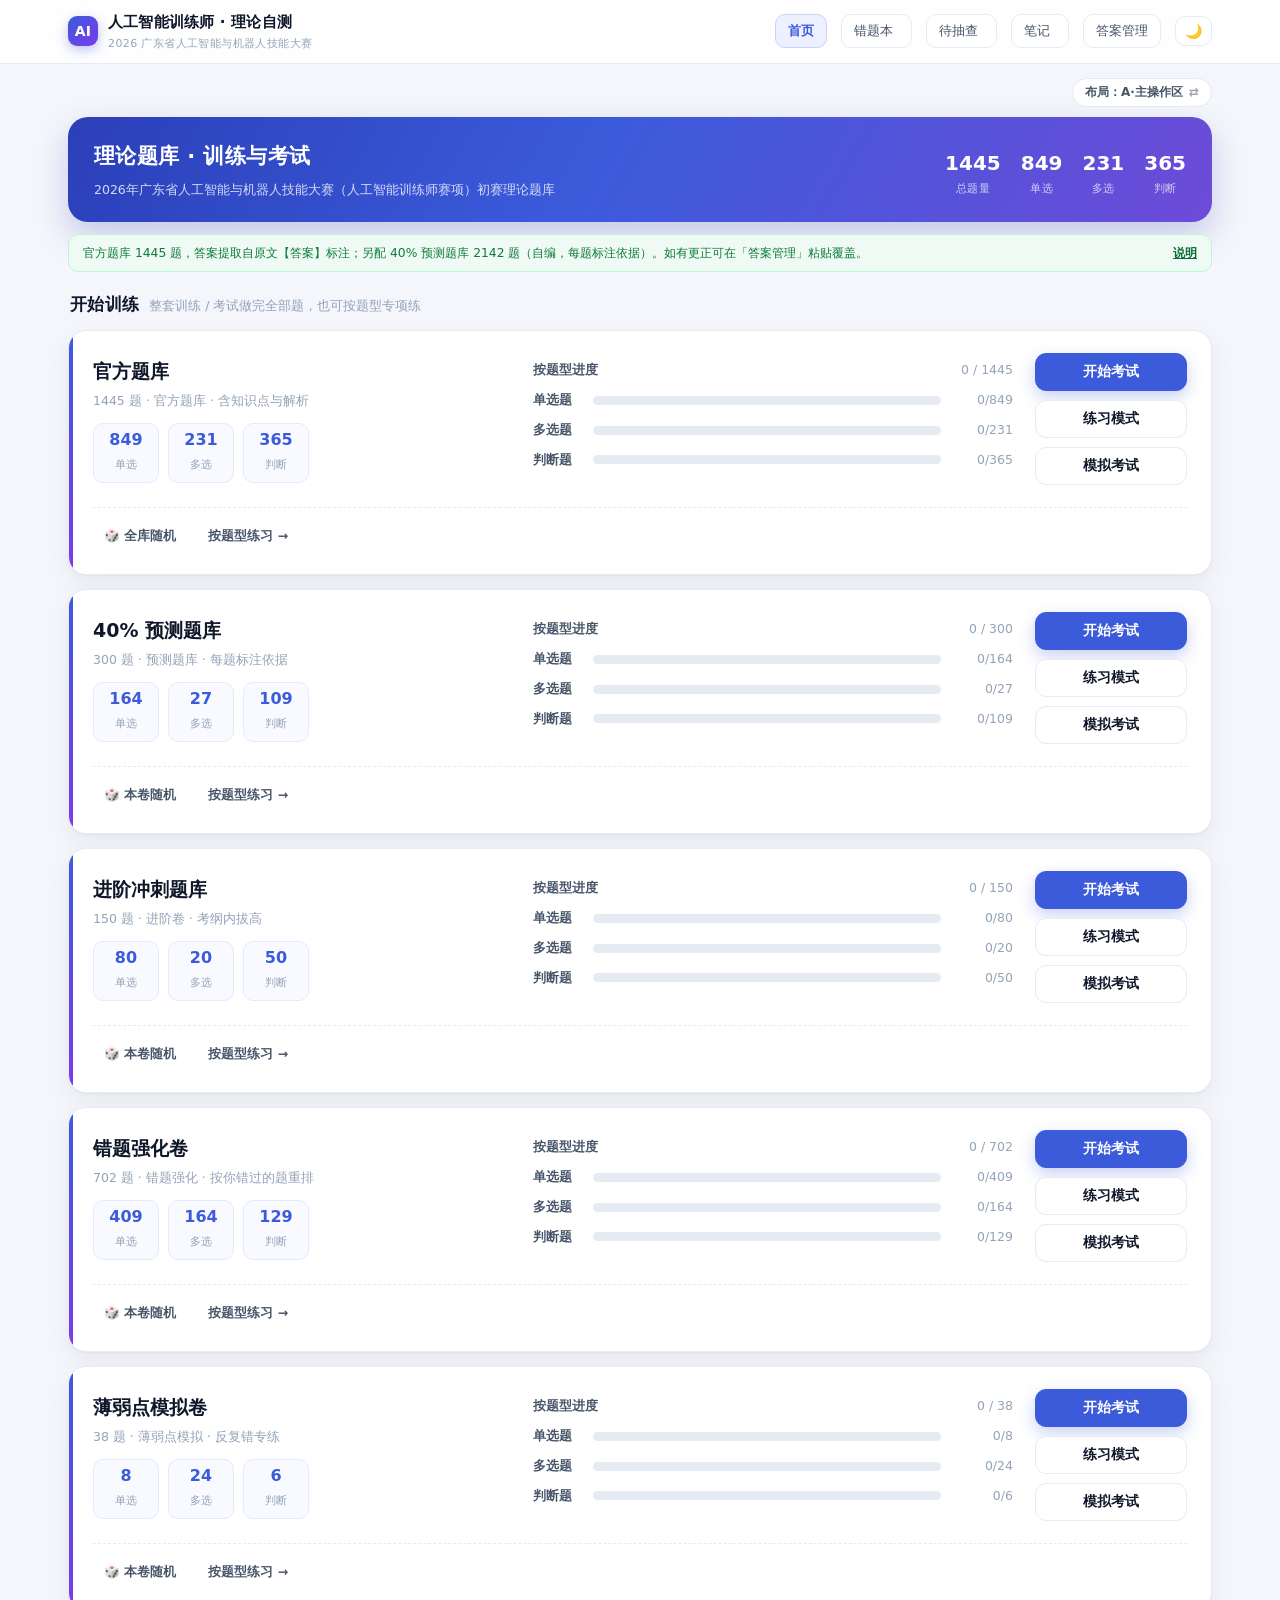
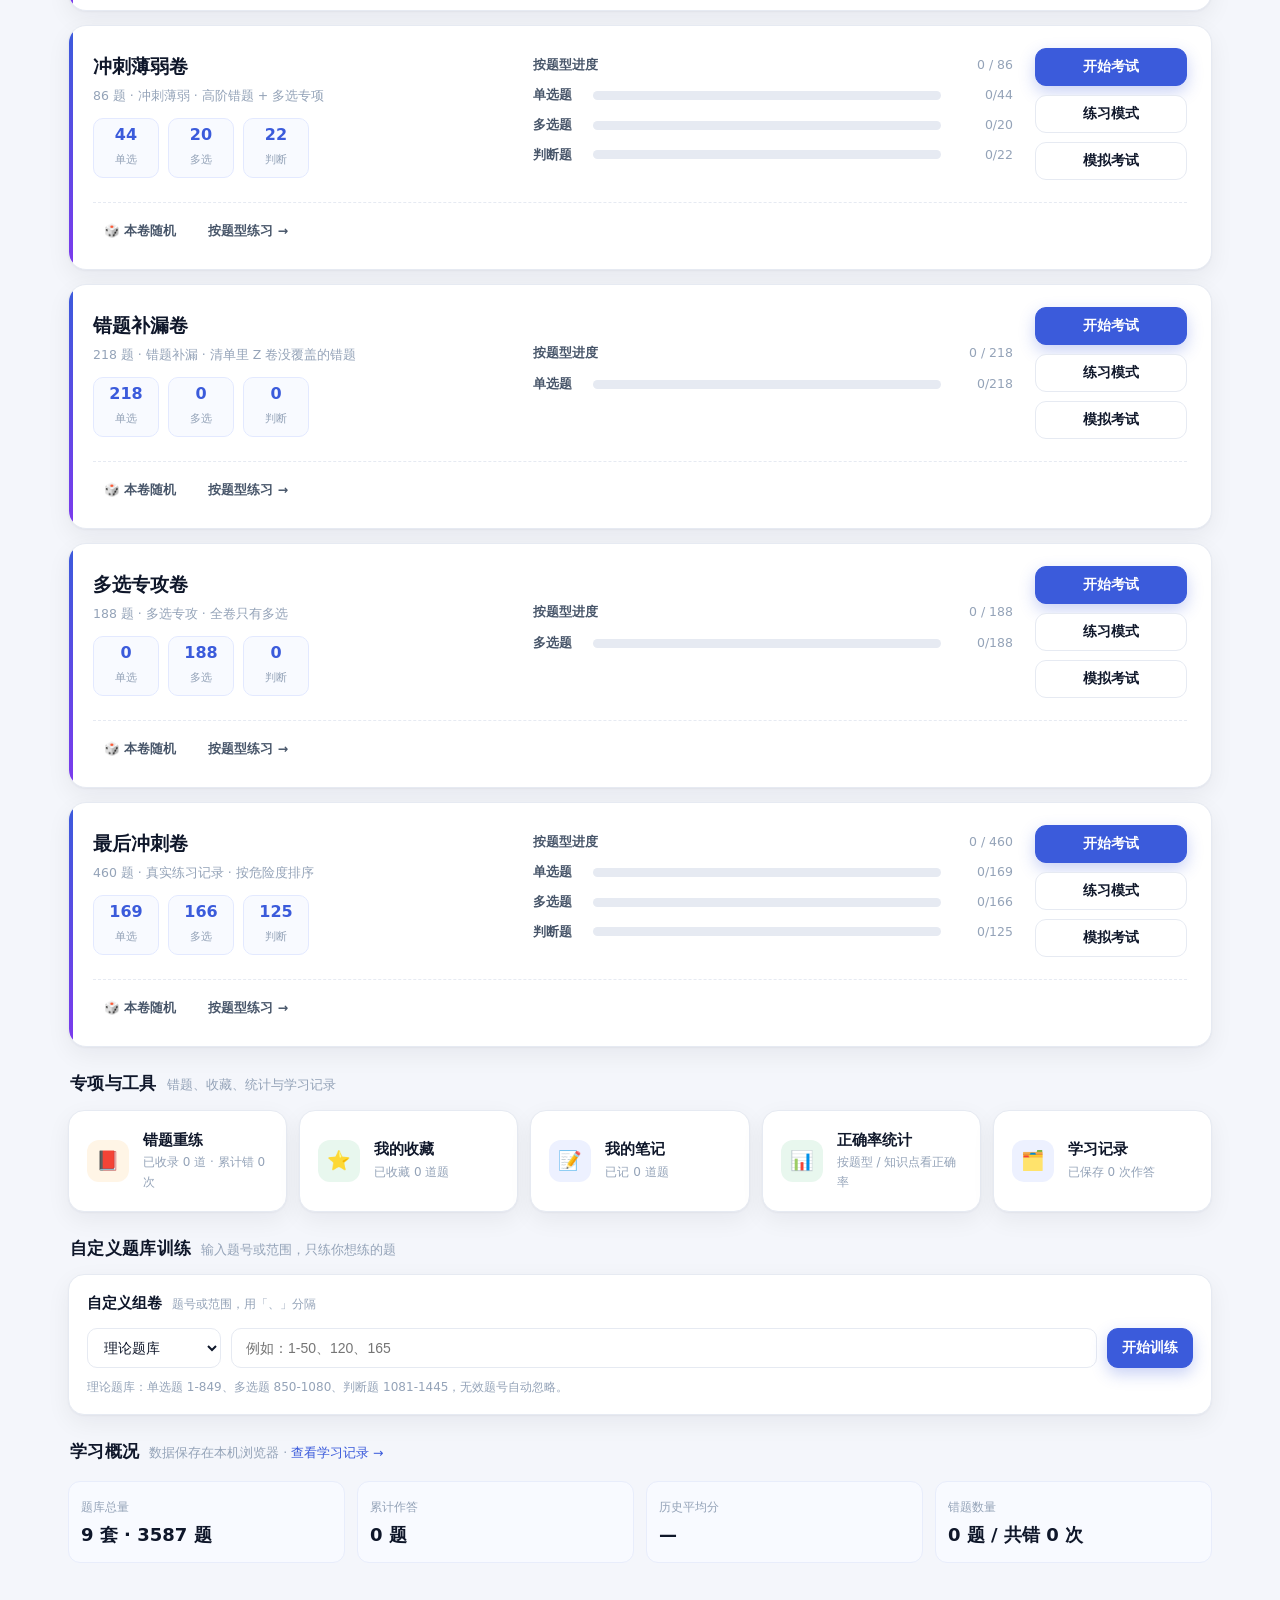
==== commit 1352eb59: "v3.24.0 待抽查机制:超15秒答对/难题答对自动进抽查池,8秒内连对2次出池;X卷886->218瘦身(砍241补漏,只留Z外错题);修交卷弹窗空会话崩溃与320px顶栏溢出" ====
--- a/index.html
+++ b/index.html
@@ -50,7 +50,7 @@
 }
 .topbar-inner{
   max-width:1180px; margin:0 auto; padding:10px 18px;
-  display:flex; align-items:center; gap:14px; min-height:58px;
+  display:flex; align-items:center; gap:14px; min-height:58px; flex-wrap:wrap;
 }
 .brand{display:flex;align-items:center;gap:10px;font-weight:700;letter-spacing:.2px;min-width:0;flex:1 1 auto}
 .brand>div:last-child{min-width:0;overflow:hidden;text-overflow:ellipsis;white-space:nowrap}
@@ -959,6 +959,7 @@
     <div class="spacer"></div>
     <button class="top-link" data-nav="home">首页</button>
     <button class="top-link" data-nav="wrong">错题本 <span id="navWrong"></span></button>
+    <button class="top-link" data-nav="spot" title="答得慢、难题答对的题会进这里，随机抽查直到又快又对">待抽查 <span id="navSpot"></span></button>
     <button class="top-link" data-nav="notes">笔记 <span id="navNotes"></span></button>
     <button class="top-link" data-nav="key">答案管理</button>
     <button class="top-link top-act" id="btnTheme" aria-pressed="false" aria-label="夜间模式" title="切换到夜间模式（纯黑）">🌙</button>
@@ -1358,18 +1359,18 @@
 
 </script>
 <script>
-/* 自动生成，请勿手改。v3.22.0 错题总攻卷：六份错题清单去重后的 645 道错题本体 + 241 道同考点补漏（单选/判断）；
+/* 自动生成，请勿手改。v3.24.0 错题补漏卷：六份错题清单里、Z 卷（真实记录池）没覆盖的错题；
    重新生成：node _生成过程/scripts/build-x-bank.js */
 window.QUIZ_DATA = window.QUIZ_DATA || {};
 window.QUIZ_DATA.papers = window.QUIZ_DATA.papers || [];
 (function () {
-  var bank = {"id":"X","title":"错题总攻卷","questions":[{"n":1,"t":"single","q":"某企业准备改造客户服务系统，当前阶段主要通过调研获取并分析用户需求。该阶段是（ ）。","o":["界面设计阶段","用户研究阶段","功能测试阶段","系统部署阶段"],"kp":"人机交互设计的流程","an":"✅ 正确答案 B（用户研究阶段）。 📖 通过调研获取并分析用户需求，属于用户研究阶段，该阶段为后续功能、流程和界面设计提供依据，因此B 正确。 🎯 单选口径：先划题干限定词（对象/阶段/前提），再排除绝对化和偷换对象的选项，剩下二选一时对着限定词选。","src":"错题本体 · T#5","from":"T#5"},{"n":2,"t":"single","q":"多媒体信息存在许多数据冗余，因此需要进行（ ）。","o":["数据处理","数据采集","数据压缩","数据分析"],"kp":"","an":"✅ 正确答案 C（数据压缩）。 🧭 官方没给这道解析，用对照法：题干问的是「多媒体信息存在许多数据冗余，因此需要进行＿。」，四个选项里只有 C「数据压缩」对得上这个问法；其余 「数据处理」「数据采集」「数据分析」 都是换了限定词或偷换了对象的干扰项。读题先划「对象 + 要问什么」，再对选项。 🎯 单选口径：先划题干限定词（对象/阶段/前提），再排除绝对化和偷换对象的选项，剩下二选一时对着限定词选。","src":"错题本体 · T#9","from":"T#9"},{"n":3,"t":"single","q":"某团队需要以最低成本快速比较两个首页结构方案。纸质原型最适合应用于（ ）。","o":["最终产品交付阶段","早期概念验证阶段","高保真视觉设计阶段","代码性能测试阶段"],"kp":"纸质原型的适用阶段","an":"✅ 正确答案 B（早期概念验证阶段）。 📖 纸质原型制作成本低、修改速度快，适合在产品早期比较页面结构和核心流程方案，因此B 正确。 🎯 单选口径：先划题干限定词（对象/阶段/前提），再排除绝对化和偷换对象的选项，剩下二选一时对着限定词选。","src":"错题本体 · T#13","from":"T#13"},{"n":4,"t":"single","q":"Transformer 网络结构核心机制是（ ）。","o":["注意力机制","残差机制","卷积机制","DROPOUT 机制"],"kp":"","an":"✅ 正确答案 A（注意力机制）。 🧭 官方没给这道解析，用对照法：题干问的是「Transformer网络结构核心机制是＿。」，四个选项里只有 A「注意力机制」对得上这个问法；其余 「残差机制」「卷积机制」「DROPOUT 机制」 都是换了限定词或偷换了对象的干扰项。读题先划「对象 + 要问什么」，再对选项。 🎯 单选口径：先划题干限定词（对象/阶段/前提），再排除绝对化和偷换对象的选项，剩下二选一时对着限定词选。 📌 你的笔记：Transformer 的核心，靠自注意力直接看到序列里任意位置的词，不用像 RNN/LSTM 那样一步步串行计算，GPT、BERT 全是这个底子。；Transformer → 自注意力；CNN → 卷积；ResNet → 残差","src":"错题本体 · T#14","from":"T#14"},{"n":5,"t":"single","q":"（ ）最常用于实现数据的分层抽样。","o":["随机抽样","系统抽样","按类别分层抽样","网格搜索"],"kp":"","an":"✅ 正确答案 C（按类别分层抽样）。 🧭 官方没给这道解析，用对照法：题干问的是「＿最常用于实现数据的分层抽样。」，四个选项里只有 C「按类别分层抽样」对得上这个问法；其余 「随机抽样」「系统抽样」「网格搜索」 都是换了限定词或偷换了对象的干扰项。读题先划「对象 + 要问什么」，再对选项。 🎯 单选口径：先划题干限定词（对象/阶段/前提），再排除绝对化和偷换对象的选项，剩下二选一时对着限定词选。 📌 你的笔记：C按类别分层抽样","src":"错题本体 · T#19","from":"T#19"},{"n":6,"t":"single","q":"在3D 数据标注中，以下哪项不是标注的对象（）。","o":["3D 模型重建","3D 物体检测","3D 场景分割","2D 图像分类"],"kp":"","an":"✅ 正确答案 D（2D 图像分类）。 🧭 官方没给这道解析，用对照法：题干问的是「在3D数据标注中，以下哪项不是标注的对象＿。」，四个选项里只有 D「2D 图像分类」对得上这个问法；其余 「3D 模型重建」「3D 物体检测」「3D 场景分割」 都是换了限定词或偷换了对象的干扰项。读题先划「对象 + 要问什么」，再对选项。 🎯 单选口径：先划题干限定词（对象/阶段/前提），再排除绝对化和偷换对象的选项，剩下二选一时对着限定词选。 📌 你的笔记：在三d里面没有2d的","src":"错题本体 · T#20","from":"T#20"},{"n":7,"t":"single","q":"对于回归模型的误差度量，下列（ ）对离群值（极端值）更敏感。","o":["MAE（平均绝对误差）","MSE（均方误差）","MAPE（平均绝对百分比误差）","R²（决定系数）"],"kp":"","an":"✅ 正确答案 B（MSE（均方误差））。 🧭 官方没给这道解析，用对照法：题干问的是「对于回归模型的误差度量，下列＿对离群值（极端值）更敏感。」，四个选项里只有 B「MSE（均方误差）」对得上这个问法；其余 「MAE（平均绝对误差）」「MAPE（平均绝对百分比误差）」「R²（决定系数）」 都是换了限定词或偷换了对象的干扰项。读题先划「对象 + 要问什么」，再对选项。 🎯 单选口径：先划题干限定词（对象/阶段/前提），再排除绝对化和偷换对象的选项，剩下二选一时对着限定词选。","src":"错题本体 · T#27","from":"T#27"},{"n":8,"t":"single","q":"某系统错误率升高，团队需要梳理人员、流程、设备和环境等可能原因，并推导核心监控指标。可使用（ ）。","o":["帕累托图","雷达图","鱼骨图","散点图"],"kp":"监控指标体系设计的方法","an":"✅ 正确答案 C（鱼骨图）。 📖 鱼骨图可以从人员、方法、设备、材料、环境等维度系统梳理问题原因，并据此提炼需要监控的关键因素，因此C 正确。 🎯 单选口径：先划题干限定词（对象/阶段/前提），再排除绝对化和偷换对象的选项，剩下二选一时对着限定词选。","src":"错题本体 · T#29","from":"T#29"},{"n":9,"t":"single","q":"校正数据偏差时，常用的加权方法是（ ）。","o":["为少数类样本分配更高的权重","为多数类样本分配更高的权重","随机分配权重","按特征值大小分配权重"],"kp":"","an":"✅ 正确答案 A（为少数类样本分配更高的权重）。 🧭 官方没给这道解析，用对照法：题干问的是「校正数据偏差时，常用的加权方法是＿。」，四个选项里只有 A「为少数类样本分配更高的权重」对得上这个问法；其余 「为多数类样本分配更高的权重」「随机分配权重」「按特征值大小分配权重」 都是换了限定词或偷换了对象的干扰项。读题先划「对象 + 要问什么」，再对选项。 🎯 单选口径：先划题干限定词（对象/阶段/前提），再排除绝对化和偷换对象的选项，剩下二选一时对着限定词选。 📌 你的笔记：；为少数类样本分配更高的权重","src":"错题本体 · T#30","from":"T#30"},{"n":10,"t":"single","q":"某平台根据用户地区、账号等级和实验标签把请求定向发送到不同版本。流量染色技术的关键作用是（ ）。","o":["实现全量用户秒级回滚","支持按用户属性定向分发","自动扩容集群节点","生成版本性能对比报告"],"kp":"流量染色技术","an":"✅ 正确答案 B（支持按用户属性定向分发）。 📖 流量染色通过给请求或用户附加标签，使网关和服务链路能够识别并将其定向路由到指定版本，因此B 正确。 🎯 单选口径：先划题干限定词（对象/阶段/前提），再排除绝对化和偷换对象的选项，剩下二选一时对着限定词选。","src":"错题本体 · T#32","from":"T#32"},{"n":11,"t":"single","q":"某微服务故障从库存服务扩散到订单和支付服务，团队绘制组件依赖关系图识别传播路径。该方法属于（ ）。","o":["拓扑分析法","日志追踪法","压力测试法","资源监控法"],"kp":"故障根因分析与定位的方法","an":"✅ 正确答案 A（拓扑分析法）。 📖 通过组件依赖关系图分析故障从库存服务向订单和支付服务的传播路径，属于拓扑分析法，因此A 正确。 🎯 单选口径：先划题干限定词（对象/阶段/前提），再排除绝对化和偷换对象的选项，剩下二选一时对着限定词选。","src":"错题本体 · T#33","from":"T#33"},{"n":12,"t":"single","q":"（）是增强企业凝聚力的手段。","o":["职业道德","企业环境","企业礼俗","企业作风"],"kp":"","an":"✅ 正确答案 A（职业道德）。 🧭 官方没给这道解析，用对照法：题干问的是「＿是增强企业凝聚力的手段。」，四个选项里只有 A「职业道德」对得上这个问法；其余 「企业环境」「企业礼俗」「企业作风」 都是换了限定词或偷换了对象的干扰项。读题先划「对象 + 要问什么」，再对选项。 🎯 单选口径：先划题干限定词（对象/阶段/前提），再排除绝对化和偷换对象的选项，剩下二选一时对着限定词选。","src":"错题本体 · T#34","from":"T#34"},{"n":13,"t":"single","q":"在大数据处理中，以下哪项技术主要用于处理和分析大规模数据集（）。","o":["关系型数据库","分布式计算框架","客户关系管理（CRM）系统","传统桌面操作系统"],"kp":"","an":"✅ 正确答案 B（分布式计算框架）。 🧭 官方没给这道解析，用对照法：题干问的是「在大数据处理中，以下哪项技术主要用于处理和分析大规模数据集＿。」，四个选项里只有 B「分布式计算框架」对得上这个问法；其余 「关系型数据库」「客户关系管理（CRM）系统」「传统桌面操作系统」 都是换了限定词或偷换了对象的干扰项。读题先划「对象 + 要问什么」，再对选项。 🎯 单选口径：先划题干限定词（对象/阶段/前提），再排除绝对化和偷换对象的选项，剩下二选一时对着限定词选。 📌 你的笔记：大规模需要分布式框架","src":"错题本体 · T#35","from":"T#35"},{"n":14,"t":"single","q":"在Excel 电子表格中反双曲正弦值的双曲正弦即等于（ ）函数的number参数值，因此该函数等于number 参数值。","o":["ASINH","DATEDIF","TODAY","TRUE"],"kp":"","an":"✅ 正确答案 A（ASINH）。 🧭 官方没给这道解析，用对照法：题干问的是「在Excel电子表格中反双曲正弦值的双曲正弦即等于＿函数的number参数值，因此该函数等于」，四个选项里只有 A「ASINH」对得上这个问法；其余 「DATEDIF」「TODAY」「TRUE」 都是换了限定词或偷换了对象的干扰项。读题先划「对象 + 要问什么」，再对选项。 🎯 单选口径：先划题干限定词（对象/阶段/前提），再排除绝对化和偷换对象的选项，剩下二选一时对着限定词选。 📌 你的笔记：反双曲正弦值的双曲正弦即是asinh","src":"错题本体 · T#37","from":"T#37"},{"n":15,"t":"single","q":"某企业希望了解用户需要哪些功能，同时掌握其对响应速度、安全和易用性的要求。可同时获取功能与非功能需求的方法是（ ）。","o":["A/B 测试","眼动追踪实验","情境访谈","竞品分析"],"kp":"情境访谈","an":"✅ 正确答案 C（情境访谈）。 📖 情境访谈在真实或接近真实的使用环境中了解用户任务、目标和限制，既能获取需要哪些功能，也能发现响应速度、安全、易用性等非功能要求，因此C 正确。 🎯 单选口径：先划题干限定词（对象/阶段/前提），再排除绝对化和偷换对象的选项，剩下二选一时对着限定词选。","src":"错题本体 · T#40","from":"T#40"},{"n":16,"t":"single","q":"在随机森林算法中，随机性主要体现在哪些方面（ ）。","o":["随机选择特征进行分裂","随机选择训练数据","随机初始化模型参数","随机选择模型的输出"],"kp":"","an":"✅ 正确答案 A（随机选择特征进行分裂）。 🧭 官方没给这道解析，用对照法：题干问的是「在随机森林算法中，随机性主要体现在哪些方面＿。」，四个选项里只有 A「随机选择特征进行分裂」对得上这个问法；其余 「随机选择训练数据」「随机初始化模型参数」「随机选择模型的输出」 都是换了限定词或偷换了对象的干扰项。读题先划「对象 + 要问什么」，再对选项。 🎯 单选口径：先划题干限定词（对象/阶段/前提），再排除绝对化和偷换对象的选项，剩下二选一时对着限定词选。","src":"错题本体 · T#47","from":"T#47"},{"n":17,"t":"single","q":"以下哪个方法不是数据的无量纲化技术（ ）。","o":["标准化（Z-scorenormalization）","最大最小规范化（Min-Maxscaling）","归一化（Normalization）","离群值剔除"],"kp":"","an":"✅ 正确答案 D（离群值剔除）。 🧭 官方没给这道解析，用对照法：题干问的是「以下哪个方法不是数据的无量纲化技术＿。」，四个选项里只有 D「离群值剔除」对得上这个问法；其余 「标准化（Z-scorenormalization）」「最大最小规范化（Min-Maxscaling）」「归一化（Normalization）」 都是换了限定词或偷换了对象的干扰项。读题先划「对象 + 要问什么」，再对选项。 🎯 单选口径：先划题干限定词（对象/阶段/前提），再排除绝对化和偷换对象的选项，剩下二选一时对着限定词选。","src":"错题本体 · T#48","from":"T#48"},{"n":18,"t":"single","q":"某团队区分客户分群与风险类别预测。聚类与分类的根本区别是（ ）。","o":["聚类是有监督学习，而分类是无监督学习","聚类是无监督学习，而分类是有监督学习","聚类和分类都是有监督学习","聚类和分类都是无监督学习"],"kp":"聚类分类对比的方法","an":"✅ 正确答案 B（聚类是无监督学习，而分类是有监督学习）。 📖 分类通常使用已知标签学习类别边界，属于有监督学习；聚类在没有预先标签时依据距离或相似度发现数据中的自然群组，属于无监督学习。结合题干条件，“聚类是无监督学习，而分类是有监督学习”与该知识点的核心要求相符，因此答案为B。 🎯 单选口径：先划题干限定词（对象/阶段/前提），再排除绝对化和偷换对象的选项，剩下二选一时对着限定词选。","src":"错题本体 · T#49","from":"T#49"},{"n":19,"t":"single","q":"某外卖平台在画像中记录“通勤途中、会议间隙和深夜加班”等使用场景。该要素的主要作用是（ ）。","o":["量化用户操作时长","界定产品功能优先级","统计用户设备占比","评估界面色彩偏好"],"kp":"用户画像中的使用场景","an":"✅ 正确答案 B（界定产品功能优先级）。 📖 记录通勤、会议间隙和深夜加班等使用场景，可以帮助团队判断不同情境下的核心任务、需求强度和功能优先级，因此B 正确。 🎯 单选口径：先划题干限定词（对象/阶段/前提），再排除绝对化和偷换对象的选项，剩下二选一时对着限定词选。","src":"错题本体 · T#50","from":"T#50"},{"n":20,"t":"single","q":"某内容网站希望按照用户理解对文章、课程和工具进行分组，并据此确定栏目结构。信息架构设计中可采用的核心方法是（ ）。","o":["卡片分类法","树形测试法","用户旅程图","线框图"],"kp":"卡片分类法","an":"✅ 正确答案 A（卡片分类法）。 📖 卡片分类法让用户按照自己的理解对内容卡片进行分组和命名，可用于发现用户心智模型并据此确定栏目结构，因此A 正确。 🎯 单选口径：先划题干限定词（对象/阶段/前提），再排除绝对化和偷换对象的选项，剩下二选一时对着限定词选。","src":"错题本体 · T#51","from":"T#51"},{"n":21,"t":"single","q":"TPU 是Google 于2016 年5 月提出的一个针对（ ）平台的可编程AI 加速器。","o":["Caffe","PyTorch","TensorFlow","MXNet"],"kp":"","an":"✅ 正确答案 C（TensorFlow）。 🧭 官方没给这道解析，用对照法：题干问的是「TPU是Google于2016年5月提出的一个针对＿平台的可编程AI加速器。」，四个选项里只有 C「TensorFlow」对得上这个问法；其余 「Caffe」「PyTorch」「MXNet」 都是换了限定词或偷换了对象的干扰项。读题先划「对象 + 要问什么」，再对选项。 🎯 单选口径：先划题干限定词（对象/阶段/前提），再排除绝对化和偷换对象的选项，剩下二选一时对着限定词选。","src":"错题本体 · T#55","from":"T#55"},{"n":22,"t":"single","q":"某团队希望了解用户在实际工作环境中如何使用系统，以及其自然行为模式。最适合采用（ ）。","o":["用户访谈","实验室测试","现场观察","问卷调查"],"kp":"人机交互流程的设计方法","an":"✅ 正确答案 C（现场观察）。 📖 现场观察可以在用户实际工作环境中记录其操作方式、协作关系和自然行为，最符合题意，因此C 正确。 🎯 单选口径：先划题干限定词（对象/阶段/前提），再排除绝对化和偷换对象的选项，剩下二选一时对着限定词选。","src":"错题本体 · T#60","from":"T#60"},{"n":23,"t":"single","q":"在大数据处理的过程中，以下哪种技术主要用于实时数据流的处理（）。","o":["HadoopMapReduce","ApacheSparkStreaming","关系型数据库","数据仓库"],"kp":"","an":"✅ 正确答案 B（ApacheSparkStreaming）。 🧭 官方没给这道解析，用对照法：题干问的是「在大数据处理的过程中，以下哪种技术主要用于实时数据流的处理＿。」，四个选项里只有 B「ApacheSparkStreaming」对得上这个问法；其余 「HadoopMapReduce」「关系型数据库」「数据仓库」 都是换了限定词或偷换了对象的干扰项。读题先划「对象 + 要问什么」，再对选项。 🎯 单选口径：先划题干限定词（对象/阶段/前提），再排除绝对化和偷换对象的选项，剩下二选一时对着限定词选。 📌 你的笔记：实时数据处理ApacheSparkStreaming","src":"错题本体 · T#66","from":"T#66"},{"n":24,"t":"single","q":"网络运营者应当对其收集的用户信息严格保密，并建立健全（ ） 。","o":["用户信息保密制度","用户信息保护制度","用户信息加密制度","用户信息保全制度"],"kp":"","an":"✅ 正确答案 B（用户信息保护制度）。 🧭 官方没给这道解析，用对照法：题干问的是「网络运营者应当对其收集的用户信息严格保密，并建立健全＿。」，四个选项里只有 B「用户信息保护制度」对得上这个问法；其余 「用户信息保密制度」「用户信息加密制度」「用户信息保全制度」 都是换了限定词或偷换了对象的干扰项。读题先划「对象 + 要问什么」，再对选项。 🎯 单选口径：先划题干限定词（对象/阶段/前提），再排除绝对化和偷换对象的选项，剩下二选一时对着限定词选。 📌 你的笔记：用户信息保护制度 制度是没有保密 要保护好","src":"错题本体 · T#67","from":"T#67"},{"n":25,"t":"single","q":"用人单位应当保证劳动者每周至少休息（ ）日。","o":["1.5","1","2","0.5"],"kp":"","an":"✅ 正确答案 B（1）。 🧭 官方没给这道解析，用对照法：题干问的是「用人单位应当保证劳动者每周至少休息＿日。」，四个选项里只有 B「1」对得上这个问法；其余 「1.5」「2」「0.5」 都是换了限定词或偷换了对象的干扰项。读题先划「对象 + 要问什么」，再对选项。 🎯 单选口径：先划题干限定词（对象/阶段/前提），再排除绝对化和偷换对象的选项，剩下二选一时对着限定词选。","src":"错题本体 · T#71","from":"T#71"},{"n":26,"t":"single","q":"在强化学习模型中，输入Agent 的是（ ）。","o":["奖励","动作","环境","观察"],"kp":"","an":"✅ 正确答案 D（观察）。 🧭 官方没给这道解析，用对照法：题干问的是「在强化学习模型中，输入Agent的是＿。」，四个选项里只有 D「观察」对得上这个问法；其余 「奖励」「动作」「环境」 都是换了限定词或偷换了对象的干扰项。读题先划「对象 + 要问什么」，再对选项。 🎯 单选口径：先划题干限定词（对象/阶段/前提），再排除绝对化和偷换对象的选项，剩下二选一时对着限定词选。 📌 你的笔记：D 观察：✅ 环境传给 Agent 的状态信息，Agent 靠观察来决策","src":"错题本体 · T#72","from":"T#72"},{"n":27,"t":"single","q":"数据标注质量检验的首要目的是（）。","o":["提高标注速度","降低标注成本","确保标注准确性","提升标注工具性能"],"kp":"","an":"✅ 正确答案 C（确保标注准确性）。 🧭 官方没给这道解析，用对照法：题干问的是「数据标注质量检验的首要目的是＿。」，四个选项里只有 C「确保标注准确性」对得上这个问法；其余 「提高标注速度」「降低标注成本」「提升标注工具性能」 都是换了限定词或偷换了对象的干扰项。读题先划「对象 + 要问什么」，再对选项。 🎯 单选口径：先划题干限定词（对象/阶段/前提），再排除绝对化和偷换对象的选项，剩下二选一时对着限定词选。","src":"错题本体 · T#74","from":"T#74"},{"n":28,"t":"single","q":"某业务应用功能较多，但用户经常找不到入口。提升体验的关键是（ ）。","o":["复杂的视觉效果","直观的界面设计","频繁的用户交互提示","引入更多功能选项"],"kp":"人机交互设计的适用场景","an":"✅ 正确答案 B（直观的界面设计）。 📖 用户经常找不到功能入口，说明信息架构和可发现性不足，直观的界面设计能使功能位置和操作路径更容易理解，因此B 正确。 🎯 单选口径：先划题干限定词（对象/阶段/前提），再排除绝对化和偷换对象的选项，剩下二选一时对着限定词选。","src":"错题本体 · T#78","from":"T#78"},{"n":29,"t":"single","q":"下列（ ）语音场景需要用到声纹识别。","o":["语音翻译","语音命令","语音唤醒","语音支付"],"kp":"","an":"✅ 正确答案 D（语音支付）。 🧭 官方没给这道解析，用对照法：题干问的是「下列＿语音场景需要用到声纹识别。」，四个选项里只有 D「语音支付」对得上这个问法；其余 「语音翻译」「语音命令」「语音唤醒」 都是换了限定词或偷换了对象的干扰项。读题先划「对象 + 要问什么」，再对选项。 🎯 单选口径：先划题干限定词（对象/阶段/前提），再排除绝对化和偷换对象的选项，剩下二选一时对着限定词选。","src":"错题本体 · T#79","from":"T#79"},{"n":30,"t":"single","q":"某厂商生产的手机中有一个语音对话机器人，该机器人未使用下列（ ）技术。","o":["声纹识别","语音识别","文本转语音","自然语义问答模型"],"kp":"","an":"✅ 正确答案 A（声纹识别）。 🧭 官方没给这道解析，用对照法：题干问的是「某厂商生产的手机中有一个语音对话机器人，该机器人未使用下列＿技术。」，四个选项里只有 A「声纹识别」对得上这个问法；其余 「语音识别」「文本转语音」「自然语义问答模型」 都是换了限定词或偷换了对象的干扰项。读题先划「对象 + 要问什么」，再对选项。 🎯 单选口径：先划题干限定词（对象/阶段/前提），再排除绝对化和偷换对象的选项，剩下二选一时对着限定词选。","src":"错题本体 · T#80","from":"T#80"},{"n":31,"t":"single","q":"算法分析中，对数的底数对对数时间复杂度的影响是（）。","o":["非常大","非常小","可以忽略不计","决定性的"],"kp":"","an":"✅ 正确答案 C（可以忽略不计）。 🧭 官方没给这道解析，用对照法：题干问的是「算法分析中，对数的底数对对数时间复杂度的影响是＿。」，四个选项里只有 C「可以忽略不计」对得上这个问法；其余 「非常大」「非常小」「决定性的」 都是换了限定词或偷换了对象的干扰项。读题先划「对象 + 要问什么」，再对选项。 🎯 单选口径：先划题干限定词（对象/阶段/前提），再排除绝对化和偷换对象的选项，剩下二选一时对着限定词选。","src":"错题本体 · T#81","from":"T#81"},{"n":32,"t":"single","q":"职工道德修养的核心是什么（）。","o":["遵守法律法规","诚实守信","追求个人利益","团队合作"],"kp":"","an":"✅ 正确答案 B（诚实守信）。 🧭 官方没给这道解析，用对照法：题干问的是「职工道德修养的核心是什么＿。」，四个选项里只有 B「诚实守信」对得上这个问法；其余 「遵守法律法规」「追求个人利益」「团队合作」 都是换了限定词或偷换了对象的干扰项。读题先划「对象 + 要问什么」，再对选项。 🎯 单选口径：先划题干限定词（对象/阶段/前提），再排除绝对化和偷换对象的选项，剩下二选一时对着限定词选。","src":"错题本体 · T#82","from":"T#82"},{"n":33,"t":"single","q":"某团队提供两套网站栏目结构，并将不同用户随机分组，比较查找成功率和点击路径。该定量评估方法是（ ）。","o":["用户访谈","点击热力图分析","情景测试","A/B 测试"],"kp":"A/B 测试在导航结构评估中的应用","an":"✅ 正确答案 D（A/B 测试）。 📖 将用户随机分配到两套不同方案，并比较查找成功率和点击路径，是典型的A/B 测试，因此D 正确。 🎯 单选口径：先划题干限定词（对象/阶段/前提），再排除绝对化和偷换对象的选项，剩下二选一时对着限定词选。","src":"错题本体 · T#83","from":"T#83"},{"n":34,"t":"single","q":"在机器学习模型的参数调优过程中，最常用的调优方法是（ ）。","o":["网格搜索","随机搜索","梯度下降","正则化"],"kp":"","an":"✅ 正确答案 A（网格搜索）。 🧭 官方没给这道解析，用对照法：题干问的是「在机器学习模型的参数调优过程中，最常用的调优方法是＿。」，四个选项里只有 A「网格搜索」对得上这个问法；其余 「随机搜索」「梯度下降」「正则化」 都是换了限定词或偷换了对象的干扰项。读题先划「对象 + 要问什么」，再对选项。 🎯 单选口径：先划题干限定词（对象/阶段/前提），再排除绝对化和偷换对象的选项，剩下二选一时对着限定词选。","src":"错题本体 · T#85","from":"T#85"},{"n":35,"t":"single","q":"在降维中，t-SNE 最适合处理（ ）。","o":["线性可分的数据","非线性高维数据的可视化","二维结构数据","时间序列数据"],"kp":"","an":"✅ 正确答案 B（非线性高维数据的可视化）。 🧭 官方没给这道解析，用对照法：题干问的是「在降维中，t-SNE最适合处理＿。」，四个选项里只有 B「非线性高维数据的可视化」对得上这个问法；其余 「线性可分的数据」「二维结构数据」「时间序列数据」 都是换了限定词或偷换了对象的干扰项。读题先划「对象 + 要问什么」，再对选项。 🎯 单选口径：先划题干限定词（对象/阶段/前提），再排除绝对化和偷换对象的选项，剩下二选一时对着限定词选。","src":"错题本体 · T#88","from":"T#88"},{"n":36,"t":"single","q":"在机器翻译的业务流程设计中，以下（ ）环节是最关键的。","o":["语言模型训练","数据预处理","翻译模型选择","后编辑和修订"],"kp":"","an":"✅ 正确答案 B（数据预处理）。 🧭 官方没给这道解析，用对照法：题干问的是「在机器翻译的业务流程设计中，以下＿环节是最关键的。」，四个选项里只有 B「数据预处理」对得上这个问法；其余 「语言模型训练」「翻译模型选择」「后编辑和修订」 都是换了限定词或偷换了对象的干扰项。读题先划「对象 + 要问什么」，再对选项。 🎯 单选口径：先划题干限定词（对象/阶段/前提），再排除绝对化和偷换对象的选项，剩下二选一时对着限定词选。","src":"错题本体 · T#96","from":"T#96"},{"n":37,"t":"single","q":"“明天出发去北京”，该例子包含了（ ）个命名实体。","o":["1","2","3","4"],"kp":"","an":"✅ 正确答案 B（2）。 🧭 官方没给这道解析，用对照法：题干问的是「“明天出发去北京”，该例子包含了＿个命名实体。」，四个选项里只有 B「2」对得上这个问法；其余 「1」「3」「4」 都是换了限定词或偷换了对象的干扰项。读题先划「对象 + 要问什么」，再对选项。 🎯 单选口径：先划题干限定词（对象/阶段/前提），再排除绝对化和偷换对象的选项，剩下二选一时对着限定词选。","src":"错题本体 · T#97","from":"T#97"},{"n":38,"t":"single","q":"情感分析属于（ ）模型。","o":["降维","生成","强化","判别"],"kp":"","an":"✅ 正确答案 D（判别）。 🧭 官方没给这道解析，用对照法：题干问的是「情感分析属于＿模型。」，四个选项里只有 D「判别」对得上这个问法；其余 「降维」「生成」「强化」 都是换了限定词或偷换了对象的干扰项。读题先划「对象 + 要问什么」，再对选项。 🎯 单选口径：先划题干限定词（对象/阶段/前提），再排除绝对化和偷换对象的选项，剩下二选一时对着限定词选。","src":"错题本体 · T#99","from":"T#99"},{"n":39,"t":"single","q":"完善优化方案需要确保（）。","o":["所有人满意","大部分人满意","领导满意","少数人满意"],"kp":"","an":"✅ 正确答案 B（大部分人满意）。 🧭 官方没给这道解析，用对照法：题干问的是「完善优化方案需要确保＿。」，四个选项里只有 B「大部分人满意」对得上这个问法；其余 「所有人满意」「领导满意」「少数人满意」 都是换了限定词或偷换了对象的干扰项。读题先划「对象 + 要问什么」，再对选项。 🎯 单选口径：先划题干限定词（对象/阶段/前提），再排除绝对化和偷换对象的选项，剩下二选一时对着限定词选。","src":"错题本体 · T#102","from":"T#102"},{"n":40,"t":"single","q":"某系统测试同时记录任务耗时、错误次数和完成率。重点分析时间效率与错误率的方法是（ ）。","o":["任务分析法","认知走查","启发式评估","性能测量分析"],"kp":"人机交互中的行为分析方法","an":"✅ 正确答案 D（性能测量分析）。 📖 性能测量分析通过任务耗时、错误次数、完成率等量化指标评价交互效率和准确性，因此D 正确。 🎯 单选口径：先划题干限定词（对象/阶段/前提），再排除绝对化和偷换对象的选项，剩下二选一时对着限定词选。","src":"错题本体 · T#105","from":"T#105"},{"n":41,"t":"single","q":"预测明日股市大盘是涨或跌，该任务属于（ ）。","o":["回归任务","聚类任务","分类任务","拟合任务"],"kp":"","an":"✅ 正确答案 C（分类任务）。 🧭 官方没给这道解析，用对照法：题干问的是「预测明日股市大盘是涨或跌，该任务属于＿。」，四个选项里只有 C「分类任务」对得上这个问法；其余 「回归任务」「聚类任务」「拟合任务」 都是换了限定词或偷换了对象的干扰项。读题先划「对象 + 要问什么」，再对选项。 🎯 单选口径：先划题干限定词（对象/阶段/前提），再排除绝对化和偷换对象的选项，剩下二选一时对着限定词选。 📌 你的笔记：预测模型 属于分类任务","src":"错题本体 · T#107","from":"T#107"},{"n":42,"t":"single","q":"一份肿瘤病人数据表格中，对这些病人的病情分为良性，恶性两类，该任务属于（ ）。","o":["回归任务","聚类任务","分类任务","拟合任务"],"kp":"","an":"✅ 正确答案 C（分类任务）。 🧭 官方没给这道解析，用对照法：题干问的是「一份肿瘤病人数据表格中，对这些病人的病情分为良性，恶性两类，该任务属于＿。」，四个选项里只有 C「分类任务」对得上这个问法；其余 「回归任务」「聚类任务」「拟合任务」 都是换了限定词或偷换了对象的干扰项。读题先划「对象 + 要问什么」，再对选项。 🎯 单选口径：先划题干限定词（对象/阶段/前提），再排除绝对化和偷换对象的选项，剩下二选一时对着限定词选。","src":"错题本体 · T#108","from":"T#108"},{"n":43,"t":"single","q":"对医学图片进行语义分割属于（ ）模型。","o":["生成模型","强化模型","判别模型","降维模型"],"kp":"","an":"✅ 正确答案 C（判别模型）。 🧭 官方没给这道解析，用对照法：题干问的是「对医学图片进行语义分割属于＿模型。」，四个选项里只有 C「判别模型」对得上这个问法；其余 「生成模型」「强化模型」「降维模型」 都是换了限定词或偷换了对象的干扰项。读题先划「对象 + 要问什么」，再对选项。 🎯 单选口径：先划题干限定词（对象/阶段/前提），再排除绝对化和偷换对象的选项，剩下二选一时对着限定词选。","src":"错题本体 · T#109","from":"T#109"},{"n":44,"t":"single","q":"下列对AlphaGo 含义理解正确的是（ ）。","o":["一种新型的智能手机操作系统","一种改良的磁共振成像技术","一种基于机器学习的自然语言处理模型","一种人工智能程序，用于下围棋对弈"],"kp":"","an":"✅ 正确答案 D（一种人工智能程序，用于下围棋对弈）。 🧭 官方没给这道解析，用对照法：题干问的是「下列对AlphaGo含义理解正确的是＿。」，四个选项里只有 D「一种人工智能程序，用于下围棋对弈」对得上这个问法；其余 「一种新型的智能手机操作系统」「一种改良的磁共振成像技术」「一种基于机器学习的自然语言处理模型」 都是换了限定词或偷换了对象的干扰项。读题先划「对象 + 要问什么」，再对选项。 🎯 单选口径：先划题干限定词（对象/阶段/前提），再排除绝对化和偷换对象的选项，剩下二选一时对着限定词选。 📌 你的笔记：AlphaGo属于人工智能","src":"错题本体 · T#110","from":"T#110"},{"n":45,"t":"single","q":"激光雷达在3D 重建中可以重建（ ）信息。","o":["形状","颜色","材质","贴图"],"kp":"","an":"✅ 正确答案 A（形状）。 🧭 官方没给这道解析，用对照法：题干问的是「激光雷达在3D重建中可以重建＿信息。」，四个选项里只有 A「形状」对得上这个问法；其余 「颜色」「材质」「贴图」 都是换了限定词或偷换了对象的干扰项。读题先划「对象 + 要问什么」，再对选项。 🎯 单选口径：先划题干限定词（对象/阶段/前提），再排除绝对化和偷换对象的选项，剩下二选一时对着限定词选。","src":"错题本体 · T#113","from":"T#113"},{"n":46,"t":"single","q":"3D 点云数据包含（ ）的信息。","o":["线","点","面","体"],"kp":"","an":"✅ 正确答案 B（点）。 🧭 官方没给这道解析，用对照法：题干问的是「3D点云数据包含＿的信息。」，四个选项里只有 B「点」对得上这个问法；其余 「线」「面」「体」 都是换了限定词或偷换了对象的干扰项。读题先划「对象 + 要问什么」，再对选项。 🎯 单选口径：先划题干限定词（对象/阶段/前提），再排除绝对化和偷换对象的选项，剩下二选一时对着限定词选。","src":"错题本体 · T#115","from":"T#115"},{"n":47,"t":"single","q":"StyleGAN 是属于（ ）模型。","o":["人脸识别","人脸生成","人脸分割","人脸侦测"],"kp":"","an":"✅ 正确答案 B（人脸生成）。 🧭 官方没给这道解析，用对照法：题干问的是「StyleGAN是属于＿模型。」，四个选项里只有 B「人脸生成」对得上这个问法；其余 「人脸识别」「人脸分割」「人脸侦测」 都是换了限定词或偷换了对象的干扰项。读题先划「对象 + 要问什么」，再对选项。 🎯 单选口径：先划题干限定词（对象/阶段/前提），再排除绝对化和偷换对象的选项，剩下二选一时对着限定词选。 📌 你的笔记：gan属于人脸生成","src":"错题本体 · T#116","from":"T#116"},{"n":48,"t":"single","q":"某企业使用错误率、响应时间和可用率等数值评价服务状态。服务等级指标SLI 的核心作用是（ ）。","o":["衡量服务可用性","定义用户满意度","量化服务水平","监控系统成本"],"kp":"服务等级指标与SLA 管理的方法","an":"✅ 正确答案 C（量化服务水平）。 📖 SLI 用于以错误率、延迟、可用率等可测量数据量化服务表现，为SLO和SLA 评估提供依据，因此C 正确。 🎯 单选口径：先划题干限定词（对象/阶段/前提），再排除绝对化和偷换对象的选项，剩下二选一时对着限定词选。","src":"错题本体 · T#117","from":"T#117"},{"n":49,"t":"single","q":"对图像生成模型描述错误的是 （ ）。","o":["图像生成模型是通过特征转换为图像","图像生成模型是通过图像转化为特征","图像生成模型是无监督学习","GAN 是生成模型"],"kp":"","an":"✅ 正确答案 B（图像生成模型是通过图像转化为特征）。 🧭 官方没给这道解析，用对照法：题干问的是「对图像生成模型描述错误的是＿。」，四个选项里只有 B「图像生成模型是通过图像转化为特征」对得上这个问法；其余 「图像生成模型是通过特征转换为图像」「图像生成模型是无监督学习」「GAN 是生成模型」 都是换了限定词或偷换了对象的干扰项。读题先划「对象 + 要问什么」，再对选项。 🎯 单选口径：先划题干限定词（对象/阶段/前提），再排除绝对化和偷换对象的选项，剩下二选一时对着限定词选。 📌 你的笔记：图像转特征，是图像识别、编码器做的事（判别任务），不是生成模型的任务。描述错误的是","src":"错题本体 · T#118","from":"T#118"},{"n":50,"t":"single","q":"在特征选择过程中，以下哪种方法主要用于评估特征与目标变量之间的关系（）。","o":["主成分分析（PCA）","卡方检验","递归特征消除（RFE）","随机森林"],"kp":"","an":"✅ 正确答案 B（卡方检验）。 🧭 官方没给这道解析，用对照法：题干问的是「在特征选择过程中，以下哪种方法主要用于评估特征与目标变量之间的关系＿。」，四个选项里只有 B「卡方检验」对得上这个问法；其余 「主成分分析（PCA）」「递归特征消除（RFE）」「随机森林」 都是换了限定词或偷换了对象的干扰项。读题先划「对象 + 要问什么」，再对选项。 🎯 单选口径：先划题干限定词（对象/阶段/前提），再排除绝对化和偷换对象的选项，剩下二选一时对着限定词选。 📌 你的笔记：B 卡方检验 ✅；用来衡量离散特征和类别目标变量之间的相关性，是过滤式特征选择方法，符合题干描述。","src":"错题本体 · T#121","from":"T#121"},{"n":51,"t":"single","q":"如果数据集中的缺失值分布是随机的，以下哪种处理方法可能是合适的（）。","o":["删除所有缺失值","用列的均值填充数值型数据","删除含有缺失值的整个特征","用其他变量预测缺失值"],"kp":"","an":"✅ 正确答案 B（用列的均值填充数值型数据）。 🧭 官方没给这道解析，用对照法：题干问的是「如果数据集中的缺失值分布是随机的，以下哪种处理方法可能是合适的＿。」，四个选项里只有 B「用列的均值填充数值型数据」对得上这个问法；其余 「删除所有缺失值」「删除含有缺失值的整个特征」「用其他变量预测缺失值」 都是换了限定词或偷换了对象的干扰项。读题先划「对象 + 要问什么」，再对选项。 🎯 单选口径：先划题干限定词（对象/阶段/前提），再排除绝对化和偷换对象的选项，剩下二选一时对着限定词选。","src":"错题本体 · T#124","from":"T#124"},{"n":52,"t":"single","q":"人工智能训练师包含数据标注员和（ ）两类人员。","o":["人工智能算法测试员","软件开发人员","需求分析人员","系统测试人员"],"kp":"","an":"✅ 正确答案 A（人工智能算法测试员）。 🧭 官方没给这道解析，用对照法：题干问的是「人工智能训练师包含数据标注员和＿两类人员。」，四个选项里只有 A「人工智能算法测试员」对得上这个问法；其余 「软件开发人员」「需求分析人员」「系统测试人员」 都是换了限定词或偷换了对象的干扰项。读题先划「对象 + 要问什么」，再对选项。 🎯 单选口径：先划题干限定词（对象/阶段/前提），再排除绝对化和偷换对象的选项，剩下二选一时对着限定词选。","src":"错题本体 · T#128","from":"T#128"},{"n":53,"t":"single","q":"100 个样本中，正样本值为1，负样本值为-1，负样本数量为40，样本的期望为（ ）。","o":["0.2","0.4","0.5","0.6"],"kp":"","an":"✅ 正确答案 A（0.2）。 🧭 官方没给这道解析，用对照法：题干问的是「100个样本中，正样本值为1，负样本值为-1，负样本数量为40，样本的期望为＿。」，四个选项里只有 A「0.2」对得上这个问法；其余 「0.4」「0.5」「0.6」 都是换了限定词或偷换了对象的干扰项。读题先划「对象 + 要问什么」，再对选项。 🎯 单选口径：先划题干限定词（对象/阶段/前提），再排除绝对化和偷换对象的选项，剩下二选一时对着限定词选。 ⚠️ 这道题在你 2 份错题清单里都出现过（126 / 547 题），重点记。","src":"错题本体 · T#129（126/547 题清单都列出）","from":"T#129"},{"n":54,"t":"single","q":"图像数据输入到人工智能模型中，常见的输入格式为NCHW。其中N 代表：（ ）。","o":["单批次数量","通道数量","图像高度","图像宽度"],"kp":"","an":"✅ 正确答案 A（单批次数量）。 🧭 官方没给这道解析，用对照法：题干问的是「图像数据输入到人工智能模型中，常见的输入格式为NCHW。其中N代表：＿。」，四个选项里只有 A「单批次数量」对得上这个问法；其余 「通道数量」「图像高度」「图像宽度」 都是换了限定词或偷换了对象的干扰项。读题先划「对象 + 要问什么」，再对选项。 🎯 单选口径：先划题干限定词（对象/阶段/前提），再排除绝对化和偷换对象的选项，剩下二选一时对着限定词选。","src":"错题本体 · T#131","from":"T#131"},{"n":55,"t":"single","q":"某业务接口响应突然变慢，运维人员需要先判断近期报错、超时和依赖异常。首先应检查（ ）。","o":["应用程序日志","硬件防火墙状态","机房温度","电源电压"],"kp":"系统性能瓶颈分析与调优的方法","an":"✅ 正确答案 A（应用程序日志）。 📖 接口突然变慢时，应用程序日志通常能最快提供近期报错、超时和依赖异常的时间及上下文，是首要检查对象，因此A 正确。 🎯 单选口径：先划题干限定词（对象/阶段/前提），再排除绝对化和偷换对象的选项，剩下二选一时对着限定词选。","src":"错题本体 · T#132","from":"T#132"},{"n":56,"t":"single","q":"某培训平台依据学员基础和岗位要求提供不同课程路径与练习任务。这体现了（ ）。","o":["公平性原则","一致性原则","差异化原则","系统性原则"],"kp":"差异化教学原则","an":"✅ 正确答案 C（差异化原则）。 📖 根据学员基础和岗位要求提供不同课程路径与练习任务，体现针对差异进行分层设计，因此C 正确。 🎯 单选口径：先划题干限定词（对象/阶段/前提），再排除绝对化和偷换对象的选项，剩下二选一时对着限定词选。","src":"错题本体 · T#133","from":"T#133"},{"n":57,"t":"single","q":"不是产生高斯白噪音原因的是（ ）。","o":["图像传感器在拍摄时不够明亮、亮度不够均匀","电路各元器件自身噪声和相互影响","图像传感器长期工作，温度过高","相机分辨率太低"],"kp":"","an":"✅ 正确答案 D（相机分辨率太低）。 🧭 官方没给这道解析，用对照法：题干问的是「不是产生高斯白噪音原因的是＿。」，四个选项里只有 D「相机分辨率太低」对得上这个问法；其余 「图像传感器在拍摄时不够明亮、亮度不够均匀」「电路各元器件自身噪声和相互影响」「图像传感器长期工作，温度过高」 都是换了限定词或偷换了对象的干扰项。读题先划「对象 + 要问什么」，再对选项。 🎯 单选口径：先划题干限定词（对象/阶段/前提），再排除绝对化和偷换对象的选项，剩下二选一时对着限定词选。","src":"错题本体 · T#138","from":"T#138"},{"n":58,"t":"single","q":"在分类任务中，标签的存在形式通常是（ ）。","o":["已知的类别标签","通过距离计算自动生成","需要通过无监督学习推断","由聚类结果间接决定"],"kp":"","an":"✅ 正确答案 A（已知的类别标签）。 🧭 官方没给这道解析，用对照法：题干问的是「在分类任务中，标签的存在形式通常是＿。」，四个选项里只有 A「已知的类别标签」对得上这个问法；其余 「通过距离计算自动生成」「需要通过无监督学习推断」「由聚类结果间接决定」 都是换了限定词或偷换了对象的干扰项。读题先划「对象 + 要问什么」，再对选项。 🎯 单选口径：先划题干限定词（对象/阶段/前提），再排除绝对化和偷换对象的选项，剩下二选一时对着限定词选。 📌 你的笔记：；已知的类别标签","src":"错题本体 · T#142","from":"T#142"},{"n":59,"t":"single","q":"数据标注员需要遵循的工作原则不包括（）。","o":["理解任务要求","保持主观性","统一标准规范","保护数据隐私"],"kp":"","an":"✅ 正确答案 B（保持主观性）。 🧭 官方没给这道解析，用对照法：题干问的是「数据标注员需要遵循的工作原则不包括＿。」，四个选项里只有 B「保持主观性」对得上这个问法；其余 「理解任务要求」「统一标准规范」「保护数据隐私」 都是换了限定词或偷换了对象的干扰项。读题先划「对象 + 要问什么」，再对选项。 🎯 单选口径：先划题干限定词（对象/阶段/前提），再排除绝对化和偷换对象的选项，剩下二选一时对着限定词选。","src":"错题本体 · T#152","from":"T#152"},{"n":60,"t":"single","q":"数据质检与验收是（ ）的流程。","o":["质量检测","质量控制","质量监督","质量抽查"],"kp":"","an":"✅ 正确答案 B（质量控制）。 🧭 官方没给这道解析，用对照法：题干问的是「数据质检与验收是＿的流程。」，四个选项里只有 B「质量控制」对得上这个问法；其余 「质量检测」「质量监督」「质量抽查」 都是换了限定词或偷换了对象的干扰项。读题先划「对象 + 要问什么」，再对选项。 🎯 单选口径：先划题干限定词（对象/阶段/前提），再排除绝对化和偷换对象的选项，剩下二选一时对着限定词选。 📌 你的笔记：数据质检与验收是 是对数据的控制","src":"错题本体 · T#156","from":"T#156"},{"n":61,"t":"single","q":"需求解读与确认是（ ）的流程。","o":["质量检测","质量监督","质量抽查","质量控制"],"kp":"","an":"✅ 正确答案 D（质量控制）。 🧭 官方没给这道解析，用对照法：题干问的是「需求解读与确认是＿的流程。」，四个选项里只有 D「质量控制」对得上这个问法；其余 「质量检测」「质量监督」「质量抽查」 都是换了限定词或偷换了对象的干扰项。读题先划「对象 + 要问什么」，再对选项。 🎯 单选口径：先划题干限定词（对象/阶段/前提），再排除绝对化和偷换对象的选项，剩下二选一时对着限定词选。","src":"错题本体 · T#157","from":"T#157"},{"n":62,"t":"single","q":"某云应用在流量上涨时自动增加实例，流量下降时自动释放资源。这一过程称为（ ）。","o":["容量规划","弹性伸缩","负载均衡","资源监控"],"kp":"容量规划与弹性伸缩优化的策略","an":"✅ 正确答案 B（弹性伸缩）。 📖 根据负载变化自动增加或释放实例，使资源供给随业务需求动态变化，属于弹性伸缩，因此B 正确。 🎯 单选口径：先划题干限定词（对象/阶段/前提），再排除绝对化和偷换对象的选项，剩下二选一时对着限定词选。","src":"错题本体 · T#162","from":"T#162"},{"n":63,"t":"single","q":"关于数据采集的注意事项，主要包括：（ ），及时沟通，采集质量。","o":["深度理解","工作量","采集数据时效性","电脑配置"],"kp":"","an":"✅ 正确答案 A（深度理解）。 🧭 官方没给这道解析，用对照法：题干问的是「关于数据采集的注意事项，主要包括：＿，及时沟通，采集质量。」，四个选项里只有 A「深度理解」对得上这个问法；其余 「工作量」「采集数据时效性」「电脑配置」 都是换了限定词或偷换了对象的干扰项。读题先划「对象 + 要问什么」，再对选项。 🎯 单选口径：先划题干限定词（对象/阶段/前提），再排除绝对化和偷换对象的选项，剩下二选一时对着限定词选。 📌 你的笔记：后面都是理解和沟通后面才是采集的","src":"错题本体 · T#163","from":"T#163"},{"n":64,"t":"single","q":"某疾病筛查模型需要尽可能识别实际患病人员。最能衡量实际正样本被正确识别能力的指标是（ ）。","o":["Accuracy（准确率）","Precision（精确率）","Recall（召回率）","Specificity（特异度）"],"kp":"模型性能评估的准则","an":"✅ 正确答案 C（Recall（召回率））。 📖 模型评估应根据任务类型和业务目标选取指标：分类常用Accuracy、Precision、Recall、F1 和AUC，回归常用MSE、MAE 和R²，并可用交叉验证提高评估稳定性。结合题干条件，“Recall（召回率）”与该知识点的核心要求相符，因此答案为C。 🎯 单选口径：先划题干限定词（对象/阶段/前提），再排除绝对化和偷换对象的选项，剩下二选一时对着限定词选。 📌 你的笔记：recall就是模型识别真的里面有几个是真的","src":"错题本体 · T#164","from":"T#164"},{"n":65,"t":"single","q":"现代计算机的结构，可以理解为以（ ）为核心的结构。","o":["运算器","控制器","存储器","输入设备"],"kp":"","an":"✅ 正确答案 C（存储器）。 🧭 官方没给这道解析，用对照法：题干问的是「现代计算机的结构，可以理解为以＿为核心的结构。」，四个选项里只有 C「存储器」对得上这个问法；其余 「运算器」「控制器」「输入设备」 都是换了限定词或偷换了对象的干扰项。读题先划「对象 + 要问什么」，再对选项。 🎯 单选口径：先划题干限定词（对象/阶段/前提），再排除绝对化和偷换对象的选项，剩下二选一时对着限定词选。","src":"错题本体 · T#168","from":"T#168"},{"n":66,"t":"single","q":"朴素贝叶斯算法属于（）。","o":["有监督学习","强化学习","半监督学习","无监督学习"],"kp":"","an":"✅ 正确答案 A（有监督学习）。 🧭 官方没给这道解析，用对照法：题干问的是「朴素贝叶斯算法属于＿。」，四个选项里只有 A「有监督学习」对得上这个问法；其余 「强化学习」「半监督学习」「无监督学习」 都是换了限定词或偷换了对象的干扰项。读题先划「对象 + 要问什么」，再对选项。 🎯 单选口径：先划题干限定词（对象/阶段/前提），再排除绝对化和偷换对象的选项，剩下二选一时对着限定词选。","src":"错题本体 · T#169","from":"T#169"},{"n":67,"t":"single","q":"某企业建立交互规范检查机制，希望减少不同设计师产出的控件和流程不一致问题。规范检查的核心目的是（ ）。","o":["确保设计符合用户需求","统一团队设计语言","验证技术可行性","提升视觉美观性"],"kp":"交互规范检查的核心目的","an":"✅ 正确答案 B（统一团队设计语言）。 📖 交互规范检查通过统一控件、状态、流程和反馈规则，减少不同设计师之间的输出差异，形成一致的团队设计语言，因此B 正确。 🎯 单选口径：先划题干限定词（对象/阶段/前提），再排除绝对化和偷换对象的选项，剩下二选一时对着限定词选。 📌 你的笔记：少不同设计师产出的控件和流程不一致问题   就是不要不统一","src":"错题本体 · T#174","from":"T#174"},{"n":68,"t":"single","q":"在算法设计中，哪些因素通常不会影响算法的时间复杂度（）。","o":["常数因子","循环的迭代次数","算法中使用的函数调用","算法的输入数据类型"],"kp":"","an":"✅ 正确答案 A（常数因子）。 🧭 官方没给这道解析，用对照法：题干问的是「在算法设计中，哪些因素通常不会影响算法的时间复杂度＿。」，四个选项里只有 A「常数因子」对得上这个问法；其余 「循环的迭代次数」「算法中使用的函数调用」「算法的输入数据类型」 都是换了限定词或偷换了对象的干扰项。读题先划「对象 + 要问什么」，再对选项。 🎯 单选口径：先划题干限定词（对象/阶段/前提），再排除绝对化和偷换对象的选项，剩下二选一时对着限定词选。","src":"错题本体 · T#176","from":"T#176"},{"n":69,"t":"single","q":"衡量数据质量的四个指标，为（ ）、时效性、范围、可信性。","o":["关联度","大小","清晰度","数量"],"kp":"","an":"✅ 正确答案 A（关联度）。 🧭 官方没给这道解析，用对照法：题干问的是「衡量数据质量的四个指标，为＿、时效性、范围、可信性。」，四个选项里只有 A「关联度」对得上这个问法；其余 「大小」「清晰度」「数量」 都是换了限定词或偷换了对象的干扰项。读题先划「对象 + 要问什么」，再对选项。 🎯 单选口径：先划题干限定词（对象/阶段/前提），再排除绝对化和偷换对象的选项，剩下二选一时对着限定词选。 📌 你的笔记：先是关联度后是时效","src":"错题本体 · T#178","from":"T#178"},{"n":70,"t":"single","q":"某客户数据包含多个行为维度，需要自动形成相似用户群。常用算法是（ ）。","o":["线性回归","K-Means 算法","主成分分析（PCA）","数据归一化"],"kp":"多维度分析的方法","an":"✅ 正确答案 B（K-Means 算法）。 📖 多维度分析用于从多个变量或业务维度中发现关联、差异和结构，可借助标准化、相关矩阵、特征选择、PCA、聚类及多种可视化方法。结合题干条件，“K-Means 算法”与该知识点的核心要求相符，因此答案为B。 🎯 单选口径：先划题干限定词（对象/阶段/前提），再排除绝对化和偷换对象的选项，剩下二选一时对着限定词选。 📌 你的笔记：- A 线性回归 ❌：回归算法，用来预测连续数值；- B K-Means 算法 ✅：无监督聚类算法，自动把相似样本划分成群，正好对应题目：形成相似用户群（用户分群）；- C 主成分分析（PCA）❌：特征降维，不是分组；- D 数据归一化 ❌：数据预处理手段，不是算法","src":"错题本体 · T#179","from":"T#179"},{"n":71,"t":"single","q":"某电商网站需要在鼠标悬停或点击一级栏目时，同时展示主要分类和次级分类。适合采用的交互模式是（ ）。","o":["面包屑导航","下拉菜单","侧边栏导航","标签式导航"],"kp":"下拉菜单导航","an":"✅ 正确答案 B（下拉菜单）。 📖 下拉菜单可以在悬停或点击一级栏目时展开主要分类和次级分类，适合在有限空间中呈现多层菜单，因此B 正确。 🎯 单选口径：先划题干限定词（对象/阶段/前提），再排除绝对化和偷换对象的选项，剩下二选一时对着限定词选。","src":"错题本体 · T#182","from":"T#182"},{"n":72,"t":"single","q":"在执行语音数据标注时，当出现说话人语速过快而导致发音不清楚或吞音的情况，应当判定为（ ）。","o":["无效语音","有效语音","可用语音","不可用语音"],"kp":"","an":"✅ 正确答案 A（无效语音）。 🧭 官方没给这道解析，用对照法：题干问的是「在执行语音数据标注时，当出现说话人语速过快而导致发音不清楚或吞音的情况，应当判定为＿。」，四个选项里只有 A「无效语音」对得上这个问法；其余 「有效语音」「可用语音」「不可用语音」 都是换了限定词或偷换了对象的干扰项。读题先划「对象 + 要问什么」，再对选项。 🎯 单选口径：先划题干限定词（对象/阶段/前提），再排除绝对化和偷换对象的选项，剩下二选一时对着限定词选。","src":"错题本体 · T#184","from":"T#184"},{"n":73,"t":"single","q":"某团队在不同场地、设备和网络条件下开展同一轮测试。为保证结果可比较，执行阶段应优先控制（ ）。","o":["样本数量","测试环境一致性","原型保真度","数据分析工具"],"kp":"可用性测试环境控制","an":"✅ 正确答案 B（测试环境一致性）。 📖 同一轮测试若场地、设备和网络条件差异过大，会引入额外变量，降低结果可比性。因此执行阶段应优先保证关键测试环境和条件尽可能一致，B 正确。 🎯 单选口径：先划题干限定词（对象/阶段/前提），再排除绝对化和偷换对象的选项，剩下二选一时对着限定词选。","src":"错题本体 · T#191","from":"T#191"},{"n":74,"t":"single","q":"（ ）是对缺失值进行处理的最原始、最简单的方法。","o":["简单删除法","复杂删除法","权重法","随机法"],"kp":"","an":"✅ 正确答案 A（简单删除法）。 🧭 官方没给这道解析，用对照法：题干问的是「＿是对缺失值进行处理的最原始、最简单的方法。」，四个选项里只有 A「简单删除法」对得上这个问法；其余 「复杂删除法」「权重法」「随机法」 都是换了限定词或偷换了对象的干扰项。读题先划「对象 + 要问什么」，再对选项。 🎯 单选口径：先划题干限定词（对象/阶段/前提），再排除绝对化和偷换对象的选项，剩下二选一时对着限定词选。","src":"错题本体 · T#195","from":"T#195"},{"n":75,"t":"single","q":"某研究人员需要采集用户浏览界面时的注视点和视线路径。应使用（ ）。","o":["A/BTestingTools","EyeTrackingSoftware","UserSurveys","HeatmapTools"],"kp":"人机交互可用性测试工具","an":"✅ 正确答案 B（EyeTrackingSoftware）。 📖 EyeTrackingSoftware 即眼动追踪软件，能够采集用户的注视点、停留时间和视线路径，因此B 正确。 🎯 单选口径：先划题干限定词（对象/阶段/前提），再排除绝对化和偷换对象的选项，剩下二选一时对着限定词选。 📌 你的笔记：EyeTrackingSoftware 眼动追踪软件","src":"错题本体 · T#196","from":"T#196"},{"n":76,"t":"single","q":"错误率的公式为（ ）。","o":["ErrorRate=(TP+TN)/(TP+TN+FP+FN) Error","Rate=(FP+TN)/(TP+TN+FP+FN) Error","Rate=(FP+FN)/(TP+TN+FP+FN)","ErrorRate=(TP+FN)/(TP+TN+FP+FN)"],"kp":"","an":"✅ 正确答案 C（Rate=(FP+FN)/(TP+TN+FP+FN)）。 🧭 官方没给这道解析，用对照法：题干问的是「错误率的公式为＿。」，四个选项里只有 C「Rate=(FP+FN)/(TP+TN+FP+FN)」对得上这个问法；其余 「ErrorRate=(TP+TN)/(TP+TN+FP+FN) Error」「Rate=(FP+TN)/(TP+TN+FP+FN) Error」「ErrorRate=(TP+FN)/(TP+TN+FP+FN)」 都是换了限定词或偷换了对象的干扰项。读题先划「对象 + 要问什么」，再对选项。 🎯 单选口径：先划题干限定词（对象/阶段/前提），再排除绝对化和偷换对象的选项，剩下二选一时对着限定词选。 📌 你的笔记：死🐔","src":"错题本体 · T#200","from":"T#200"},{"n":77,"t":"single","q":"正样本40 个，负样本60 个，模型预测正样本正确30 个，预测负样本正确50 个，那么正确率为（ ）。","o":["3/4","5/6","4/5","1/5"],"kp":"","an":"✅ 正确答案 C（4/5）。 🧭 官方没给这道解析，用对照法：题干问的是「正样本40个，负样本60个，模型预测正样本正确30个，预测负样本正确50个，那么正确率为＿。」，四个选项里只有 C「4/5」对得上这个问法；其余 「3/4」「5/6」「1/5」 都是换了限定词或偷换了对象的干扰项。读题先划「对象 + 要问什么」，再对选项。 🎯 单选口径：先划题干限定词（对象/阶段/前提），再排除绝对化和偷换对象的选项，剩下二选一时对着限定词选。 📌 你的笔记：百分之80","src":"错题本体 · T#201","from":"T#201"},{"n":78,"t":"single","q":"真阳率计算公式为（ ）。","o":["TP/(TP+FN)","TP/(FP+TN)","FP/(FP+TN)","FP/(TP+FN)"],"kp":"","an":"✅ 正确答案 A（TP/(TP+FN)）。 🧭 官方没给这道解析，用对照法：题干问的是「真阳率计算公式为＿。」，四个选项里只有 A「TP/(TP+FN)」对得上这个问法；其余 「TP/(FP+TN)」「FP/(FP+TN)」「FP/(TP+FN)」 都是换了限定词或偷换了对象的干扰项。读题先划「对象 + 要问什么」，再对选项。 🎯 单选口径：先划题干限定词（对象/阶段/前提），再排除绝对化和偷换对象的选项，剩下二选一时对着限定词选。 📌 你的笔记：看2个tp的","src":"错题本体 · T#203","from":"T#203"},{"n":79,"t":"single","q":"在特征构造中，以下哪项不是常用的技术（）。","o":["特征提取","特征选择","特征组合","特征删除"],"kp":"","an":"✅ 正确答案 D（特征删除）。 🧭 官方没给这道解析，用对照法：题干问的是「在特征构造中，以下哪项不是常用的技术＿。」，四个选项里只有 D「特征删除」对得上这个问法；其余 「特征提取」「特征选择」「特征组合」 都是换了限定词或偷换了对象的干扰项。读题先划「对象 + 要问什么」，再对选项。 🎯 单选口径：先划题干限定词（对象/阶段/前提），再排除绝对化和偷换对象的选项，剩下二选一时对着限定词选。","src":"错题本体 · T#208","from":"T#208"},{"n":80,"t":"single","q":"P-R 曲线横轴为（ ）。","o":["查准率","准确率","查全率","错误率"],"kp":"","an":"✅ 正确答案 C（查全率）。 🧭 官方没给这道解析，用对照法：题干问的是「P-R曲线横轴为＿。」，四个选项里只有 C「查全率」对得上这个问法；其余 「查准率」「准确率」「错误率」 都是换了限定词或偷换了对象的干扰项。读题先划「对象 + 要问什么」，再对选项。 🎯 单选口径：先划题干限定词（对象/阶段/前提），再排除绝对化和偷换对象的选项，剩下二选一时对着限定词选。 📌 你的笔记：P-R 曲线横轴为查全","src":"错题本体 · T#212","from":"T#212"},{"n":81,"t":"single","q":"P-R 曲线纵轴为（ ）。","o":["准确率","查全率","查准率","错误率"],"kp":"","an":"✅ 正确答案 C（查准率）。 🧭 官方没给这道解析，用对照法：题干问的是「P-R曲线纵轴为＿。」，四个选项里只有 C「查准率」对得上这个问法；其余 「准确率」「查全率」「错误率」 都是换了限定词或偷换了对象的干扰项。读题先划「对象 + 要问什么」，再对选项。 🎯 单选口径：先划题干限定词（对象/阶段/前提），再排除绝对化和偷换对象的选项，剩下二选一时对着限定词选。","src":"错题本体 · T#215","from":"T#215"},{"n":82,"t":"single","q":"PyTorch 是一个用于构建和训练机器学习和深度学习模型的（ ）。","o":["框架","编程语言","算法","开发工具"],"kp":"","an":"✅ 正确答案 A（框架）。 🧭 官方没给这道解析，用对照法：题干问的是「PyTorch是一个用于构建和训练机器学习和深度学习模型的＿。」，四个选项里只有 A「框架」对得上这个问法；其余 「编程语言」「算法」「开发工具」 都是换了限定词或偷换了对象的干扰项。读题先划「对象 + 要问什么」，再对选项。 🎯 单选口径：先划题干限定词（对象/阶段/前提），再排除绝对化和偷换对象的选项，剩下二选一时对着限定词选。","src":"错题本体 · T#221","from":"T#221"},{"n":83,"t":"single","q":"以下关于学习率的描述正确的是（ ）。","o":["学习率越大，模型越容易过拟合。","学习率应该设置为固定值。","学习率应该设置为0 或1。","学习率应该根据训练集和验证集的表现进行调整。"],"kp":"","an":"✅ 正确答案 D（学习率应该根据训练集和验证集的表现进行调整。）。 🧭 官方没给这道解析，用对照法：题干问的是「以下关于学习率的描述正确的是＿。」，四个选项里只有 D「学习率应该根据训练集和验证集的表现进行调整。」对得上这个问法；其余 「学习率越大，模型越容易过拟合。」「学习率应该设置为固定值。」「学习率应该设置为0 或1。」 都是换了限定词或偷换了对象的干扰项。读题先划「对象 + 要问什么」，再对选项。 🎯 单选口径：先划题干限定词（对象/阶段/前提），再排除绝对化和偷换对象的选项，剩下二选一时对着限定词选。","src":"错题本体 · T#222","from":"T#222"},{"n":84,"t":"single","q":"模型减枝是一种用于提高模型运行效率的技术，它的基本思想是（ ）","o":["减少数据集的规模以提高训练速度","通过剪枝操作减少模型的参数量和计算复杂度","使用更高效的优化算法替代传统的梯度下降算法","在模型中增加更多的层和节点"],"kp":"","an":"✅ 正确答案 B（通过剪枝操作减少模型的参数量和计算复杂度）。 🧭 官方没给这道解析，用对照法：题干问的是「模型减枝是一种用于提高模型运行效率的技术，它的基本思想是＿」，四个选项里只有 B「通过剪枝操作减少模型的参数量和计算复杂度」对得上这个问法；其余 「减少数据集的规模以提高训练速度」「使用更高效的优化算法替代传统的梯度下降算法」「在模型中增加更多的层和节点」 都是换了限定词或偷换了对象的干扰项。读题先划「对象 + 要问什么」，再对选项。 🎯 单选口径：先划题干限定词（对象/阶段/前提），再排除绝对化和偷换对象的选项，剩下二选一时对着限定词选。 📌 你的笔记：通过剪枝操作减少模型的参数量和计算复杂度  回应题目","src":"错题本体 · T#224","from":"T#224"},{"n":85,"t":"single","q":"人工智能模型进行云端部署的优势描述错误的是（ ）。","o":["数据传输到模型延迟低","模型版本升级更方便","对客户端的算力要求更低","模型技术保密性更高"],"kp":"","an":"✅ 正确答案 A（数据传输到模型延迟低）。 🧭 官方没给这道解析，用对照法：题干问的是「人工智能模型进行云端部署的优势描述错误的是＿。」，四个选项里只有 A「数据传输到模型延迟低」对得上这个问法；其余 「模型版本升级更方便」「对客户端的算力要求更低」「模型技术保密性更高」 都是换了限定词或偷换了对象的干扰项。读题先划「对象 + 要问什么」，再对选项。 🎯 单选口径：先划题干限定词（对象/阶段/前提），再排除绝对化和偷换对象的选项，剩下二选一时对着限定词选。","src":"错题本体 · T#226","from":"T#226"},{"n":86,"t":"single","q":"人工智能模型进行边缘端部署的优势描述错误的是（ ）。","o":["数据处理的实时性更高","可以不依赖网络，适合在一些无网络的环境","模型版本设计更方便","分摊计算，降低服务器的计算压力"],"kp":"","an":"✅ 正确答案 C（模型版本设计更方便）。 🧭 官方没给这道解析，用对照法：题干问的是「人工智能模型进行边缘端部署的优势描述错误的是＿。」，四个选项里只有 C「模型版本设计更方便」对得上这个问法；其余 「数据处理的实时性更高」「可以不依赖网络，适合在一些无网络的环境」「分摊计算，降低服务器的计算压力」 都是换了限定词或偷换了对象的干扰项。读题先划「对象 + 要问什么」，再对选项。 🎯 单选口径：先划题干限定词（对象/阶段/前提），再排除绝对化和偷换对象的选项，剩下二选一时对着限定词选。","src":"错题本体 · T#227","from":"T#227"},{"n":87,"t":"single","q":"在深度学习中，学习率是指（ ）。","o":["模型训练过程中损失函数的变化率。","模型训练过程中优化算法的迭代次数。","模型训练过程中梯度的大小。","模型参数的更新速度。"],"kp":"","an":"✅ 正确答案 D（模型参数的更新速度。）。 🧭 官方没给这道解析，用对照法：题干问的是「在深度学习中，学习率是指＿。」，四个选项里只有 D「模型参数的更新速度。」对得上这个问法；其余 「模型训练过程中损失函数的变化率。」「模型训练过程中优化算法的迭代次数。」「模型训练过程中梯度的大小。」 都是换了限定词或偷换了对象的干扰项。读题先划「对象 + 要问什么」，再对选项。 🎯 单选口径：先划题干限定词（对象/阶段/前提），再排除绝对化和偷换对象的选项，剩下二选一时对着限定词选。 📌 你的笔记：模型参数的更新速度。背和了解","src":"错题本体 · T#230","from":"T#230"},{"n":88,"t":"single","q":"某测试团队向系统注入模拟请求和异常负载，观察服务在特定条件下的响应。该定位方式属于（ ）。","o":["故障注入法","日志分析法","指标监控法","链路追踪法"],"kp":"故障根因分析与定位的方法","an":"✅ 正确答案 A（故障注入法）。 📖 主动向系统注入模拟请求、异常负载或故障条件，并观察系统响应，属于故障注入法，因此A 正确。 🎯 单选口径：先划题干限定词（对象/阶段/前提），再排除绝对化和偷换对象的选项，剩下二选一时对着限定词选。 📌 你的笔记：回应题目","src":"错题本体 · T#232","from":"T#232"},{"n":89,"t":"single","q":"正态分布是以（）。","o":["均数为中心的频数分布","t 值为中心的频数分布","参数为中心的频数分布","变量为中心的频数分布"],"kp":"","an":"✅ 正确答案 A（均数为中心的频数分布）。 🧭 官方没给这道解析，用对照法：题干问的是「正态分布是以＿。」，四个选项里只有 A「均数为中心的频数分布」对得上这个问法；其余 「t 值为中心的频数分布」「参数为中心的频数分布」「变量为中心的频数分布」 都是换了限定词或偷换了对象的干扰项。读题先划「对象 + 要问什么」，再对选项。 🎯 单选口径：先划题干限定词（对象/阶段/前提），再排除绝对化和偷换对象的选项，剩下二选一时对着限定词选。 📌 你的笔记：均数为中心的频数分布","src":"错题本体 · T#235","from":"T#235"},{"n":90,"t":"single","q":"语音识别系统的模型通常由（）和语言模型两部分组成。","o":["声学模型","声纹模型","声调模型","声色模型"],"kp":"","an":"✅ 正确答案 A（声学模型）。 🧭 官方没给这道解析，用对照法：题干问的是「语音识别系统的模型通常由＿和语言模型两部分组成。」，四个选项里只有 A「声学模型」对得上这个问法；其余 「声纹模型」「声调模型」「声色模型」 都是换了限定词或偷换了对象的干扰项。读题先划「对象 + 要问什么」，再对选项。 🎯 单选口径：先划题干限定词（对象/阶段/前提），再排除绝对化和偷换对象的选项，剩下二选一时对着限定词选。 📌 你的笔记：经典语音识别（ASR）两大模块：；1. 声学模型（Acoustic Model）：把音频信号 → 音素 / 拼音等声学单元；2. 语言模型（Language Model）：根据上下文，把声学单元组合成通顺文字","src":"错题本体 · T#237","from":"T#237"},{"n":91,"t":"single","q":"填补二值图像上的黑色小洞，需要对图像做（ ）。","o":["开运算","闭运算","膨胀运算","腐蚀运算"],"kp":"","an":"✅ 正确答案 B（闭运算）。 🧭 官方没给这道解析，用对照法：题干问的是「填补二值图像上的黑色小洞，需要对图像做＿。」，四个选项里只有 B「闭运算」对得上这个问法；其余 「开运算」「膨胀运算」「腐蚀运算」 都是换了限定词或偷换了对象的干扰项。读题先划「对象 + 要问什么」，再对选项。 🎯 单选口径：先划题干限定词（对象/阶段/前提），再排除绝对化和偷换对象的选项，剩下二选一时对着限定词选。","src":"错题本体 · T#239","from":"T#239"},{"n":92,"t":"single","q":"在图像处理中，以下（ ）通道表示图像的亮度信息。","o":["红色通道","绿色通道","蓝色通道","黑色通道"],"kp":"","an":"✅ 正确答案 B（绿色通道）。 🧭 官方没给这道解析，用对照法：题干问的是「在图像处理中，以下＿通道表示图像的亮度信息。」，四个选项里只有 B「绿色通道」对得上这个问法；其余 「红色通道」「蓝色通道」「黑色通道」 都是换了限定词或偷换了对象的干扰项。读题先划「对象 + 要问什么」，再对选项。 🎯 单选口径：先划题干限定词（对象/阶段/前提），再排除绝对化和偷换对象的选项，剩下二选一时对着限定词选。","src":"错题本体 · T#241","from":"T#241"},{"n":93,"t":"single","q":"数据质量质检的方法之一的是（ ）。","o":["样本抽查","间隔检查","分层抽查","按比例抽查"],"kp":"","an":"✅ 正确答案 D（按比例抽查）。 🧭 官方没给这道解析，用对照法：题干问的是「数据质量质检的方法之一的是＿。」，四个选项里只有 D「按比例抽查」对得上这个问法；其余 「样本抽查」「间隔检查」「分层抽查」 都是换了限定词或偷换了对象的干扰项。读题先划「对象 + 要问什么」，再对选项。 🎯 单选口径：先划题干限定词（对象/阶段/前提），再排除绝对化和偷换对象的选项，剩下二选一时对着限定词选。","src":"错题本体 · T#242","from":"T#242"},{"n":94,"t":"single","q":"某语音系统需要适应非标准口音和区域发音。常用的改进方式是（ ）。","o":["模糊匹配","自然语言处理","音频降噪","语音模型训练"],"kp":"语音识别系统的功能特点","an":"✅ 正确答案 D（语音模型训练）。 📖 针对非标准口音和区域发音，通常需要使用包含相应口音的数据继续训练、微调或适配语音模型，使模型学习其声学差异，因此D 正确。 🎯 单选口径：先划题干限定词（对象/阶段/前提），再排除绝对化和偷换对象的选项，剩下二选一时对着限定词选。","src":"错题本体 · T#243","from":"T#243"},{"n":95,"t":"single","q":"解决欠拟合的方法为（）。","o":["增加数据量","减少模型参数量","约束模型解空间","增加模型规模"],"kp":"","an":"✅ 正确答案 D（增加模型规模）。 🧭 官方没给这道解析，用对照法：题干问的是「解决欠拟合的方法为＿。」，四个选项里只有 D「增加模型规模」对得上这个问法；其余 「增加数据量」「减少模型参数量」「约束模型解空间」 都是换了限定词或偷换了对象的干扰项。读题先划「对象 + 要问什么」，再对选项。 🎯 单选口径：先划题干限定词（对象/阶段/前提），再排除绝对化和偷换对象的选项，剩下二选一时对着限定词选。 📌 你的笔记：- 欠拟合：模型太简单，连训练集都学不好，偏差大；解决办法：增大模型容量、增加模型复杂度（增加模型规模）；- 过拟合：模型太复杂，训练集很好、测试集差，方差大；解决办法：增加数据、减少参数量、加正则约束、缩小解空间","src":"错题本体 · T#247","from":"T#247"},{"n":96,"t":"single","q":"使用预训练模型的优势描述错误的是（）。","o":["减小数据的使用量","加快模型的收敛","提高模型的泛化能力","加快模型推理速度"],"kp":"","an":"✅ 正确答案 D（加快模型推理速度）。 🧭 官方没给这道解析，用对照法：题干问的是「使用预训练模型的优势描述错误的是＿。」，四个选项里只有 D「加快模型推理速度」对得上这个问法；其余 「减小数据的使用量」「加快模型的收敛」「提高模型的泛化能力」 都是换了限定词或偷换了对象的干扰项。读题先划「对象 + 要问什么」，再对选项。 🎯 单选口径：先划题干限定词（对象/阶段/前提），再排除绝对化和偷换对象的选项，剩下二选一时对着限定词选。","src":"错题本体 · T#248","from":"T#248"},{"n":97,"t":"single","q":"某经营分析报告面向管理人员，需要提出结论和建议。下列哪项通常不适合直接放入报告正文？（ ）","o":["数据处理代码","分析结论","数据清洗方法概述","建议与解决方案"],"kp":"分析报告撰写的方法","an":"✅ 正确答案 A（数据处理代码）。 📖 分析报告应围绕业务问题组织背景、数据、方法、结果、结论和建议，并说明数据来源、异常和局限，借助可视化提高可读性和说服力。题干要求选择不符合该要求的项目，“数据处理代码”不属于相应的适当内容，因此答案为A。 🎯 单选口径：先划题干限定词（对象/阶段/前提），再排除绝对化和偷换对象的选项，剩下二选一时对着限定词选。","src":"错题本体 · T#253","from":"T#253"},{"n":98,"t":"single","q":"端到端训练模型的过程中，特征提取是（）。","o":["黑盒的","白盒的","人工提取的","半人工提取的"],"kp":"","an":"✅ 正确答案 A（黑盒的）。 🧭 官方没给这道解析，用对照法：题干问的是「端到端训练模型的过程中，特征提取是＿。」，四个选项里只有 A「黑盒的」对得上这个问法；其余 「白盒的」「人工提取的」「半人工提取的」 都是换了限定词或偷换了对象的干扰项。读题先划「对象 + 要问什么」，再对选项。 🎯 单选口径：先划题干限定词（对象/阶段/前提），再排除绝对化和偷换对象的选项，剩下二选一时对着限定词选。","src":"错题本体 · T#254","from":"T#254"},{"n":99,"t":"single","q":"现代计算机在冯·诺依曼体系结构基础上进行了修改，解决了（）和存储设备之间的性能差异问题。","o":["输出设备","输入设备","GPU","CPU"],"kp":"","an":"✅ 正确答案 D（CPU）。 🧭 官方没给这道解析，用对照法：题干问的是「现代计算机在冯·诺依曼体系结构基础上进行了修改，解决了＿和存储设备之间的性能差异问题。」，四个选项里只有 D「CPU」对得上这个问法；其余 「输出设备」「输入设备」「GPU」 都是换了限定词或偷换了对象的干扰项。读题先划「对象 + 要问什么」，再对选项。 🎯 单选口径：先划题干限定词（对象/阶段/前提），再排除绝对化和偷换对象的选项，剩下二选一时对着限定词选。","src":"错题本体 · T#257","from":"T#257"},{"n":100,"t":"single","q":"多元线性回归中的“线性”是指什么是线性（）。","o":["系数","自变量","因变量","误差"],"kp":"","an":"✅ 正确答案 A（系数）。 🧭 官方没给这道解析，用对照法：题干问的是「多元线性回归中的“线性”是指什么是线性＿。」，四个选项里只有 A「系数」对得上这个问法；其余 「自变量」「因变量」「误差」 都是换了限定词或偷换了对象的干扰项。读题先划「对象 + 要问什么」，再对选项。 🎯 单选口径：先划题干限定词（对象/阶段/前提），再排除绝对化和偷换对象的选项，剩下二选一时对着限定词选。 📌 你的笔记：📌口诀：线性回归看系数，不是看自变量","src":"错题本体 · T#261","from":"T#261"},{"n":101,"t":"single","q":"在数据标注团队中，以下哪个角色最可能负责标注数据的安全性和隐私保护（）。","o":["项目经理","数据爬虫的IT 人员","质量控制专员","数据分析师"],"kp":"","an":"✅ 正确答案 A（项目经理）。 🧭 官方没给这道解析，用对照法：题干问的是「在数据标注团队中，以下哪个角色最可能负责标注数据的安全性和隐私保护＿。」，四个选项里只有 A「项目经理」对得上这个问法；其余 「数据爬虫的IT 人员」「质量控制专员」「数据分析师」 都是换了限定词或偷换了对象的干扰项。读题先划「对象 + 要问什么」，再对选项。 🎯 单选口径：先划题干限定词（对象/阶段/前提），再排除绝对化和偷换对象的选项，剩下二选一时对着限定词选。","src":"错题本体 · T#267","from":"T#267"},{"n":102,"t":"single","q":"在数据清理中，处理缺失值的以下方法中，哪种是用某个特征的均值来填充缺失值（）。","o":["删除含有缺失值的行","用中位数填充","用众数填充","用均值填充"],"kp":"","an":"✅ 正确答案 D（用均值填充）。 🧭 官方没给这道解析，用对照法：题干问的是「在数据清理中，处理缺失值的以下方法中，哪种是用某个特征的均值来填充缺失值＿。」，四个选项里只有 D「用均值填充」对得上这个问法；其余 「删除含有缺失值的行」「用中位数填充」「用众数填充」 都是换了限定词或偷换了对象的干扰项。读题先划「对象 + 要问什么」，再对选项。 🎯 单选口径：先划题干限定词（对象/阶段/前提），再排除绝对化和偷换对象的选项，剩下二选一时对着限定词选。 📌 你的笔记：均值题目有啊","src":"错题本体 · T#268","from":"T#268"},{"n":103,"t":"single","q":"虚拟现实交互技术在医疗领域的应用，不包括（ ）。","o":["语音会诊","远程协作手术","虚拟手术训练","手术规划及导航"],"kp":"","an":"✅ 正确答案 A（语音会诊）。 🧭 官方没给这道解析，用对照法：题干问的是「虚拟现实交互技术在医疗领域的应用，不包括＿。」，四个选项里只有 A「语音会诊」对得上这个问法；其余 「远程协作手术」「虚拟手术训练」「手术规划及导航」 都是换了限定词或偷换了对象的干扰项。读题先划「对象 + 要问什么」，再对选项。 🎯 单选口径：先划题干限定词（对象/阶段/前提），再排除绝对化和偷换对象的选项，剩下二选一时对着限定词选。 📌 你的笔记：语音不是交互式","src":"错题本体 · T#270","from":"T#270"},{"n":104,"t":"single","q":"可视化的输出是（）。","o":["数据","代码","视觉形式","语言"],"kp":"","an":"✅ 正确答案 C（视觉形式）。 🧭 官方没给这道解析，用对照法：题干问的是「可视化的输出是＿。」，四个选项里只有 C「视觉形式」对得上这个问法；其余 「数据」「代码」「语言」 都是换了限定词或偷换了对象的干扰项。读题先划「对象 + 要问什么」，再对选项。 🎯 单选口径：先划题干限定词（对象/阶段/前提），再排除绝对化和偷换对象的选项，剩下二选一时对着限定词选。","src":"错题本体 · T#272","from":"T#272"},{"n":105,"t":"single","q":"（）是创建一个快捷方式（跳转），用以打开存储在网络服务器、Intranet或Internet 中的文件。","o":["LAMBDA","HYPGEOMDIST","HYPERLINK","HLOOKUP"],"kp":"","an":"✅ 正确答案 C（HYPERLINK）。 🧭 官方没给这道解析，用对照法：题干问的是「＿是创建一个快捷方式（跳转），用以打开存储在网络服务器、Intranet或Internet中」，四个选项里只有 C「HYPERLINK」对得上这个问法；其余 「LAMBDA」「HYPGEOMDIST」「HLOOKUP」 都是换了限定词或偷换了对象的干扰项。读题先划「对象 + 要问什么」，再对选项。 🎯 单选口径：先划题干限定词（对象/阶段/前提），再排除绝对化和偷换对象的选项，剩下二选一时对着限定词选。","src":"错题本体 · T#273","from":"T#273"},{"n":106,"t":"single","q":"下列（）操作系统类型适用于服务器。","o":["实时","分时","批处理","网络"],"kp":"","an":"✅ 正确答案 D（网络）。 🧭 官方没给这道解析，用对照法：题干问的是「下列＿操作系统类型适用于服务器。」，四个选项里只有 D「网络」对得上这个问法；其余 「实时」「分时」「批处理」 都是换了限定词或偷换了对象的干扰项。读题先划「对象 + 要问什么」，再对选项。 🎯 单选口径：先划题干限定词（对象/阶段/前提），再排除绝对化和偷换对象的选项，剩下二选一时对着限定词选。","src":"错题本体 · T#274","from":"T#274"},{"n":107,"t":"single","q":"TPU 是（）于2016 年5 月提出的一个针对Tensorflow 平台的可编程AI 加速器。","o":["字节跳动","Google","Facebook","微软"],"kp":"","an":"✅ 正确答案 B（Google）。 🧭 官方没给这道解析，用对照法：题干问的是「TPU是＿于2016年5月提出的一个针对Tensorflow平台的可编程AI加速器。」，四个选项里只有 B「Google」对得上这个问法；其余 「字节跳动」「Facebook」「微软」 都是换了限定词或偷换了对象的干扰项。读题先划「对象 + 要问什么」，再对选项。 🎯 单选口径：先划题干限定词（对象/阶段/前提），再排除绝对化和偷换对象的选项，剩下二选一时对着限定词选。","src":"错题本体 · T#275","from":"T#275"},{"n":108,"t":"single","q":"下面（）深度学习框架是国产的。","o":["Scikit-Learn","PyTorch","TensorFlow","PaddlePaddle"],"kp":"","an":"✅ 正确答案 D（PaddlePaddle）。 🧭 官方没给这道解析，用对照法：题干问的是「下面＿深度学习框架是国产的。」，四个选项里只有 D「PaddlePaddle」对得上这个问法；其余 「Scikit-Learn」「PyTorch」「TensorFlow」 都是换了限定词或偷换了对象的干扰项。读题先划「对象 + 要问什么」，再对选项。 🎯 单选口径：先划题干限定词（对象/阶段/前提），再排除绝对化和偷换对象的选项，剩下二选一时对着限定词选。","src":"错题本体 · T#279","from":"T#279"},{"n":109,"t":"single","q":"人工智能产品采用C/S 架构，用户端需要通过（）访问产品界面。","o":["浏览器","专用的用户端软件","命令行","编程"],"kp":"","an":"✅ 正确答案 B（专用的用户端软件）。 🧭 官方没给这道解析，用对照法：题干问的是「人工智能产品采用C/S架构，用户端需要通过＿访问产品界面。」，四个选项里只有 B「专用的用户端软件」对得上这个问法；其余 「浏览器」「命令行」「编程」 都是换了限定词或偷换了对象的干扰项。读题先划「对象 + 要问什么」，再对选项。 🎯 单选口径：先划题干限定词（对象/阶段/前提），再排除绝对化和偷换对象的选项，剩下二选一时对着限定词选。","src":"错题本体 · T#287","from":"T#287"},{"n":110,"t":"single","q":"语音识别属于（）模型。","o":["判别","生成","强化","降维"],"kp":"","an":"✅ 正确答案 A（判别）。 🧭 官方没给这道解析，用对照法：题干问的是「语音识别属于＿模型。」，四个选项里只有 A「判别」对得上这个问法；其余 「生成」「强化」「降维」 都是换了限定词或偷换了对象的干扰项。读题先划「对象 + 要问什么」，再对选项。 🎯 单选口径：先划题干限定词（对象/阶段/前提），再排除绝对化和偷换对象的选项，剩下二选一时对着限定词选。 📌 你的笔记：📌口诀：识别判别，合成生成","src":"错题本体 · T#288","from":"T#288"},{"n":111,"t":"single","q":"张三于2020 年购买了一台计算机该例子共包含（）个命名实体。","o":["3","4","5","6"],"kp":"","an":"✅ 正确答案 B（4）。 🧭 官方没给这道解析，用对照法：题干问的是「张三于2020年购买了一台计算机该例子共包含＿个命名实体。」，四个选项里只有 B「4」对得上这个问法；其余 「3」「5」「6」 都是换了限定词或偷换了对象的干扰项。读题先划「对象 + 要问什么」，再对选项。 🎯 单选口径：先划题干限定词（对象/阶段/前提），再排除绝对化和偷换对象的选项，剩下二选一时对着限定词选。 📌 你的笔记：1. 张三 → 人物；2. 2020 → 时间（年份）；3. 一台 → 数量实体；4. 计算机 → 物品实体","src":"错题本体 · T#290","from":"T#290"},{"n":112,"t":"single","q":"某软件提供了通过单张人脸照片推测出该人各个年龄阶段的模样，该任务属于（）。","o":["识别任务","生成任务","侦测任务","语义分割任务"],"kp":"","an":"✅ 正确答案 B（生成任务）。 🧭 官方没给这道解析，用对照法：题干问的是「某软件提供了通过单张人脸照片推测出该人各个年龄阶段的模样，该任务属于＿。」，四个选项里只有 B「生成任务」对得上这个问法；其余 「识别任务」「侦测任务」「语义分割任务」 都是换了限定词或偷换了对象的干扰项。读题先划「对象 + 要问什么」，再对选项。 🎯 单选口径：先划题干限定词（对象/阶段/前提），再排除绝对化和偷换对象的选项，剩下二选一时对着限定词选。 📌 你的笔记：生成任务：输入一张图，生成原来不存在的新图像。题目：给一张人脸照片，生成这个人小时候、老年等不同年龄段的样子 → 产出多张全新图像，属于图像生成任务 ✅","src":"错题本体 · T#292","from":"T#292"},{"n":113,"t":"single","q":"某运营团队正在设计流程效率看板，需要区分效率指标与体验评价指标。下列哪项不属于常用效率度量指标？（ ）","o":["周期时间","资源利用率","客户满意度","产出数量"],"kp":"业务流程效率度量指标","an":"✅ 正确答案 C（客户满意度）。 📖 周期时间、资源利用率和产出数量都可直接反映流程运行效率；客户满意度主要衡量服务体验和效果，不属于典型效率指标，因此C 正确。 🎯 单选口径：先划题干限定词（对象/阶段/前提），再排除绝对化和偷换对象的选项，剩下二选一时对着限定词选。","src":"错题本体 · T#294","from":"T#294"},{"n":114,"t":"single","q":"某团队需要同时查看可用性、效率、质量和业务价值等多个维度的均衡表现。最适合使用的工具是（ ）。","o":["雷达图","折线图","柱状图","饼图"],"kp":"多维指标可视化工具","an":"✅ 正确答案 A（雷达图）。 📖 雷达图可以在同一图形中展示多个维度的相对表现，适合比较可用性、效率、质量和业务价值等均衡情况，因此A 正确。 🎯 单选口径：先划题干限定词（对象/阶段/前提），再排除绝对化和偷换对象的选项，剩下二选一时对着限定词选。","src":"错题本体 · T#295","from":"T#295"},{"n":115,"t":"single","q":"智能对话问答属于（）领域。","o":["OCR","ASR","CV","NLP"],"kp":"","an":"✅ 正确答案 D（NLP）。 🧭 官方没给这道解析，用对照法：题干问的是「智能对话问答属于＿领域。」，四个选项里只有 D「NLP」对得上这个问法；其余 「OCR」「ASR」「CV」 都是换了限定词或偷换了对象的干扰项。读题先划「对象 + 要问什么」，再对选项。 🎯 单选口径：先划题干限定词（对象/阶段/前提），再排除绝对化和偷换对象的选项，剩下二选一时对着限定词选。","src":"错题本体 · T#296","from":"T#296"},{"n":116,"t":"single","q":"下列场景不适合应用强化学习的是（）。","o":["火箭回收时姿态调整","麻将游戏","人脸识别","五子棋游戏"],"kp":"","an":"✅ 正确答案 C（人脸识别）。 🧭 官方没给这道解析，用对照法：题干问的是「下列场景不适合应用强化学习的是＿。」，四个选项里只有 C「人脸识别」对得上这个问法；其余 「火箭回收时姿态调整」「麻将游戏」「五子棋游戏」 都是换了限定词或偷换了对象的干扰项。读题先划「对象 + 要问什么」，再对选项。 🎯 单选口径：先划题干限定词（对象/阶段/前提），再排除绝对化和偷换对象的选项，剩下二选一时对着限定词选。","src":"错题本体 · T#297","from":"T#297"},{"n":117,"t":"single","q":"智能问答系统中神经网络模型通常是（）模型结构。","o":["对抗网络","强化网络","编解码网络","分类网络"],"kp":"","an":"✅ 正确答案 C（编解码网络）。 🧭 官方没给这道解析，用对照法：题干问的是「智能问答系统中神经网络模型通常是＿模型结构。」，四个选项里只有 C「编解码网络」对得上这个问法；其余 「对抗网络」「强化网络」「分类网络」 都是换了限定词或偷换了对象的干扰项。读题先划「对象 + 要问什么」，再对选项。 🎯 单选口径：先划题干限定词（对象/阶段/前提），再排除绝对化和偷换对象的选项，剩下二选一时对着限定词选。 📌 你的笔记：📌口诀：一问一答生成句，用编解码；只打标签，是分类","src":"错题本体 · T#301","from":"T#301"},{"n":118,"t":"single","q":"在算法分析中，最好情况时间复杂度是指（）。","o":["平均情况下的时间复杂度","最坏情况下的时间复杂度","可能情况下的最小时间复杂度","以上都不正确"],"kp":"","an":"✅ 正确答案 C（可能情况下的最小时间复杂度）。 🧭 官方没给这道解析，用对照法：题干问的是「在算法分析中，最好情况时间复杂度是指＿。」，四个选项里只有 C「可能情况下的最小时间复杂度」对得上这个问法；其余 「平均情况下的时间复杂度」「最坏情况下的时间复杂度」「以上都不正确」 都是换了限定词或偷换了对象的干扰项。读题先划「对象 + 要问什么」，再对选项。 🎯 单选口径：先划题干限定词（对象/阶段/前提），再排除绝对化和偷换对象的选项，剩下二选一时对着限定词选。 📌 你的笔记：可能情况下的最小时间复杂度","src":"错题本体 · T#304","from":"T#304"},{"n":119,"t":"single","q":"以下叙述中正确的是（）。","o":["数据库技术的根本目标是要解决数据共享的问题","数据库不需要操作系统的支持","数据库设计是指设计数据库管理系统 数据库系统中","数据的物理结构必须与逻辑结构一致"],"kp":"","an":"✅ 正确答案 A（数据库技术的根本目标是要解决数据共享的问题）。 🧭 官方没给这道解析，用对照法：题干问的是「以下叙述中正确的是＿。」，四个选项里只有 A「数据库技术的根本目标是要解决数据共享的问题」对得上这个问法；其余 「数据库不需要操作系统的支持」「数据库设计是指设计数据库管理系统 数据库系统中」「数据的物理结构必须与逻辑结构一致」 都是换了限定词或偷换了对象的干扰项。读题先划「对象 + 要问什么」，再对选项。 🎯 单选口径：先划题干限定词（对象/阶段/前提），再排除绝对化和偷换对象的选项，剩下二选一时对着限定词选。 📌 你的笔记：数据库就是为了让多个用户、多个程序安全、高效地共享数据，这是核心目标。","src":"错题本体 · T#306","from":"T#306"},{"n":120,"t":"single","q":"构建实践教学体系的基本原则有（）。","o":["特色性原则","实用型原则","混合型原则","理论性原则"],"kp":"","an":"✅ 正确答案 B（实用型原则）。 🧭 官方没给这道解析，用对照法：题干问的是「构建实践教学体系的基本原则有＿。」，四个选项里只有 B「实用型原则」对得上这个问法；其余 「特色性原则」「混合型原则」「理论性原则」 都是换了限定词或偷换了对象的干扰项。读题先划「对象 + 要问什么」，再对选项。 🎯 单选口径：先划题干限定词（对象/阶段/前提），再排除绝对化和偷换对象的选项，剩下二选一时对着限定词选。 📌 你的笔记：📌口诀：实践看实用，理论看理论","src":"错题本体 · T#308","from":"T#308"},{"n":121,"t":"single","q":"在AI 数据处理流程中，数据提取组件的主要作用是什么？ （）","o":["清洗数据","转换数据格式","从源系统中提取数据","加载数据到目标系统"],"kp":"","an":"✅ 正确答案 C（从源系统中提取数据）。 🧭 官方没给这道解析，用对照法：题干问的是「在AI数据处理流程中，数据提取组件的主要作用是什么？＿」，四个选项里只有 C「从源系统中提取数据」对得上这个问法；其余 「清洗数据」「转换数据格式」「加载数据到目标系统」 都是换了限定词或偷换了对象的干扰项。读题先划「对象 + 要问什么」，再对选项。 🎯 单选口径：先划题干限定词（对象/阶段/前提），再排除绝对化和偷换对象的选项，剩下二选一时对着限定词选。","src":"错题本体 · T#309","from":"T#309"},{"n":122,"t":"single","q":"下列不属于词性标注的是（）。","o":["名词","形容词","介词","地名"],"kp":"","an":"✅ 正确答案 D（地名）。 🧭 官方没给这道解析，用对照法：题干问的是「下列不属于词性标注的是＿。」，四个选项里只有 D「地名」对得上这个问法；其余 「名词」「形容词」「介词」 都是换了限定词或偷换了对象的干扰项。读题先划「对象 + 要问什么」，再对选项。 🎯 单选口径：先划题干限定词（对象/阶段/前提），再排除绝对化和偷换对象的选项，剩下二选一时对着限定词选。 📌 你的笔记：词性标注（POS）：标注词语的语法词性，比如：名词、动词、形容词、介词、副词、代词等。","src":"错题本体 · T#310","from":"T#310"},{"n":123,"t":"single","q":"FasterRCNN 是（）模型。","o":["图像生成","图像侦测","图像语义分割","图像追踪"],"kp":"","an":"✅ 正确答案 B（图像侦测）。 🧭 官方没给这道解析，用对照法：题干问的是「FasterRCNN是＿模型。」，四个选项里只有 B「图像侦测」对得上这个问法；其余 「图像生成」「图像语义分割」「图像追踪」 都是换了限定词或偷换了对象的干扰项。读题先划「对象 + 要问什么」，再对选项。 🎯 单选口径：先划题干限定词（对象/阶段/前提），再排除绝对化和偷换对象的选项，剩下二选一时对着限定词选。 📌 你的笔记：图像侦测  Faster R-CNN → 目标检测（输出：框坐标 + 类别），两阶段","src":"错题本体 · T#311","from":"T#311"},{"n":124,"t":"single","q":"100 个样本中，正样本值为2，负样本值为1，其中负样本数量为40，样本的期望为（）。","o":["1","1.6","2","1.5"],"kp":"","an":"✅ 正确答案 B（1.6）。 🧭 官方没给这道解析，用对照法：题干问的是「100个样本中，正样本值为2，负样本值为1，其中负样本数量为40，样本的期望为＿。」，四个选项里只有 B「1.6」对得上这个问法；其余 「1」「2」「1.5」 都是换了限定词或偷换了对象的干扰项。读题先划「对象 + 要问什么」，再对选项。 🎯 单选口径：先划题干限定词（对象/阶段/前提），再排除绝对化和偷换对象的选项，剩下二选一时对着限定词选。","src":"错题本体 · T#312","from":"T#312"},{"n":125,"t":"single","q":"如果数据满足高斯分布，如何把数据转变为标准正态分布。（）","o":["先计算出均值u，再计算出方差q，根据公式 (x-u)/q 进行计算","先计算出均值u，再计算出标准差d，根据公式 (x-u)/d 进行计算","先计算出均值u，再计算出方差q，根据公式 qx+u 进行计算","先计算出均值u，再计算出标准差d，根据公式 dx+u 进行计算"],"kp":"","an":"✅ 正确答案 B（先计算出均值u，再计算出标准差d，根据公式 (x-u)/d 进行计算）。 🧭 官方没给这道解析，用对照法：题干问的是「如果数据满足高斯分布，如何把数据转变为标准正态分布。＿」，四个选项里只有 B「先计算出均值u，再计算出标准差d，根据公式 (x-u)/d 进行计算」对得上这个问法；其余 「先计算出均值u，再计算出方差q，根据公式 (x-u)/q 进行计算」「先计算出均值u，再计算出方差q，根据公式 qx+u 进行计算」「先计算出均值u，再计算出标准差d，根据公式 dx+u 进行计算」 都是换了限定词或偷换了对象的干扰项。读题先划「对象 + 要问什么」，再对选项。 🎯 单选口径：先划题干限定词（对象/阶段/前提），再排除绝对化和偷换对象的选项，剩下二选一时对着限定词选。","src":"错题本体 · T#313","from":"T#313"},{"n":126,"t":"single","q":"某促销活动具有明显节假日和周末影响。为控制季节性因素，应采用（ ）。","o":["同步对比测试","增加样本量","延长单次测试时间","限制用户地域"],"kp":"A/B 测试中的季节性控制","an":"✅ 正确答案 A（同步对比测试）。 📖 同步对比测试让实验组和对照组处于相同节假日、周末和外部环境中，可有效抵消季节性共同影响，因此A 正确。 🎯 单选口径：先划题干限定词（对象/阶段/前提），再排除绝对化和偷换对象的选项，剩下二选一时对着限定词选。","src":"错题本体 · T#315","from":"T#315"},{"n":127,"t":"single","q":"以下所述不属于劳动基本原则作用的是（）。","o":["指导劳动法的制定、修改和废止","对劳动法有指导性的作用","指导劳动法的实施","对于认识劳动法本质有指导意义"],"kp":"","an":"✅ 正确答案 B（对劳动法有指导性的作用）。 🧭 官方没给这道解析，用对照法：题干问的是「以下所述不属于劳动基本原则作用的是＿。」，四个选项里只有 B「对劳动法有指导性的作用」对得上这个问法；其余 「指导劳动法的制定、修改和废止」「指导劳动法的实施」「对于认识劳动法本质有指导意义」 都是换了限定词或偷换了对象的干扰项。读题先划「对象 + 要问什么」，再对选项。 🎯 单选口径：先划题干限定词（对象/阶段/前提），再排除绝对化和偷换对象的选项，剩下二选一时对着限定词选。 📌 你的笔记：对劳动法有指导性的作用","src":"错题本体 · T#317","from":"T#317"},{"n":128,"t":"single","q":"对图像数据做闭运算，会使（）。","o":["图像变模糊","图像变清晰","去掉图像上的噪点","去掉图像上的小空洞"],"kp":"","an":"✅ 正确答案 D（去掉图像上的小空洞）。 🧭 官方没给这道解析，用对照法：题干问的是「对图像数据做闭运算，会使＿。」，四个选项里只有 D「去掉图像上的小空洞」对得上这个问法；其余 「图像变模糊」「图像变清晰」「去掉图像上的噪点」 都是换了限定词或偷换了对象的干扰项。读题先划「对象 + 要问什么」，再对选项。 🎯 单选口径：先划题干限定词（对象/阶段/前提），再排除绝对化和偷换对象的选项，剩下二选一时对着限定词选。","src":"错题本体 · T#320","from":"T#320"},{"n":129,"t":"single","q":"某调查在置信水平不变的情况下增加样本数量。一般而言，置信区间宽度将（ ）。","o":["变宽","不发生变化","变窄","无法确定"],"kp":"置信区间估计的方法","an":"✅ 正确答案 C（变窄）。 📖 置信区间用于表示总体参数估计的不确定范围，其宽度通常受样本量、置信水平和数据变异程度影响；频率学派解释强调重复抽样下的长期覆盖率。结合题干条件，“变窄”与该知识点的核心要求相符，因此答案为C。 🎯 单选口径：先划题干限定词（对象/阶段/前提），再排除绝对化和偷换对象的选项，剩下二选一时对着限定词选。","src":"错题本体 · T#321","from":"T#321"},{"n":130,"t":"single","q":"某支付系统核心功能完全不可用，同时存在若干普通节点告警。告警升级时应第一优先处理（ ）。","o":["指标波动小于5%","核心功能不可用","非工作时间触发","单个节点异常"],"kp":"告警优先级","an":"✅ 正确答案 B（核心功能不可用）。 📖 核心功能完全不可用会直接造成重大业务中断，影响范围和严重程度最高，应优先处置，因此B 正确。 🎯 单选口径：先划题干限定词（对象/阶段/前提），再排除绝对化和偷换对象的选项，剩下二选一时对着限定词选。","src":"错题本体 · T#324","from":"T#324"},{"n":131,"t":"single","q":"衡量数据样本质量包括数据量、多样性、覆盖性和（）。","o":["内容","均衡性","褒贬性","真实性"],"kp":"","an":"✅ 正确答案 B（均衡性）。 🧭 官方没给这道解析，用对照法：题干问的是「衡量数据样本质量包括数据量、多样性、覆盖性和＿。」，四个选项里只有 B「均衡性」对得上这个问法；其余 「内容」「褒贬性」「真实性」 都是换了限定词或偷换了对象的干扰项。读题先划「对象 + 要问什么」，再对选项。 🎯 单选口径：先划题干限定词（对象/阶段/前提），再排除绝对化和偷换对象的选项，剩下二选一时对着限定词选。 📌 你的笔记：B；均衡性","src":"错题本体 · T#325","from":"T#325"},{"n":132,"t":"single","q":"在算法测试中，留出法（Holdoutmethod）通常用于（）。","o":["评估模型的泛化能力","选择最优的模型参数","增加模型训练的数据量","减少模型训练的时间"],"kp":"","an":"✅ 正确答案 A（评估模型的泛化能力）。 🧭 官方没给这道解析，用对照法：题干问的是「在算法测试中，留出法（Holdoutmethod）通常用于＿。」，四个选项里只有 A「评估模型的泛化能力」对得上这个问法；其余 「选择最优的模型参数」「增加模型训练的数据量」「减少模型训练的时间」 都是换了限定词或偷换了对象的干扰项。读题先划「对象 + 要问什么」，再对选项。 🎯 单选口径：先划题干限定词（对象/阶段/前提），再排除绝对化和偷换对象的选项，剩下二选一时对着限定词选。 📌 你的笔记：留出法（Holdoutmethod）；评估模型的泛化能力","src":"错题本体 · T#329","from":"T#329"},{"n":133,"t":"single","q":"在算法测试中，交叉验证的主要作用是（）。","o":["减少计算成本","提高算法泛化能力","增加训练数据","减少过拟合风险"],"kp":"","an":"✅ 正确答案 D（减少过拟合风险）。 🧭 官方没给这道解析，用对照法：题干问的是「在算法测试中，交叉验证的主要作用是＿。」，四个选项里只有 D「减少过拟合风险」对得上这个问法；其余 「减少计算成本」「提高算法泛化能力」「增加训练数据」 都是换了限定词或偷换了对象的干扰项。读题先划「对象 + 要问什么」，再对选项。 🎯 单选口径：先划题干限定词（对象/阶段/前提），再排除绝对化和偷换对象的选项，剩下二选一时对着限定词选。 📌 你的笔记：交叉验证不能直接提升模型本身泛化能力，它是用来评估、选超参，只是帮我们挑出泛化更好的模型，；- D 减少过拟合风险 ✅；多次划分训练 / 验证集，避免单次划分运气好、验证集片面，防止模型选出在单一份验证集上表现好、实际过拟合的参数，降低过拟合风险。","src":"错题本体 · T#330","from":"T#330"},{"n":134,"t":"single","q":"某语音识别系统需要把原始波形转换为可供声学模型使用的特征表示。MFCC 主要用于（ ）。","o":["语言模型优化","声学特征提取","语音编码","音素解码"],"kp":"语音识别的基础方法","an":"✅ 正确答案 B（声学特征提取）。 📖 MFCC 将语音频谱按人耳听觉尺度处理并提取紧凑的倒谱系数，主要用于声学特征提取，因此B 正确。 🎯 单选口径：先划题干限定词（对象/阶段/前提），再排除绝对化和偷换对象的选项，剩下二选一时对着限定词选。","src":"错题本体 · T#333","from":"T#333"},{"n":135,"t":"single","q":"影响语音数据质量的主要因素包括（）、采样精度、信噪比。","o":["采样率","采样数量","采样合格率","采样合格数"],"kp":"","an":"✅ 正确答案 A（采样率）。 🧭 官方没给这道解析，用对照法：题干问的是「影响语音数据质量的主要因素包括＿、采样精度、信噪比。」，四个选项里只有 A「采样率」对得上这个问法；其余 「采样数量」「采样合格率」「采样合格数」 都是换了限定词或偷换了对象的干扰项。读题先划「对象 + 要问什么」，再对选项。 🎯 单选口径：先划题干限定词（对象/阶段/前提），再排除绝对化和偷换对象的选项，剩下二选一时对着限定词选。","src":"错题本体 · T#336","from":"T#336"},{"n":136,"t":"single","q":"语音内容转写的基本原则为（）。","o":["发音清楚","语义表达准确","所听即所写","没有噪声"],"kp":"","an":"✅ 正确答案 C（所听即所写）。 🧭 官方没给这道解析，用对照法：题干问的是「语音内容转写的基本原则为＿。」，四个选项里只有 C「所听即所写」对得上这个问法；其余 「发音清楚」「语义表达准确」「没有噪声」 都是换了限定词或偷换了对象的干扰项。读题先划「对象 + 要问什么」，再对选项。 🎯 单选口径：先划题干限定词（对象/阶段/前提），再排除绝对化和偷换对象的选项，剩下二选一时对着限定词选。","src":"错题本体 · T#337","from":"T#337"},{"n":137,"t":"single","q":"测试集主要用于（）。","o":["训练模型参数","模型训练时候监控训练效果和终止条件","评测模型效果","设计模型结构"],"kp":"","an":"✅ 正确答案 C（评测模型效果）。 🧭 官方没给这道解析，用对照法：题干问的是「测试集主要用于＿。」，四个选项里只有 C「评测模型效果」对得上这个问法；其余 「训练模型参数」「模型训练时候监控训练效果和终止条件」「设计模型结构」 都是换了限定词或偷换了对象的干扰项。读题先划「对象 + 要问什么」，再对选项。 🎯 单选口径：先划题干限定词（对象/阶段/前提），再排除绝对化和偷换对象的选项，剩下二选一时对着限定词选。 📌 你的笔记：训练集都是为了评测模型效果","src":"错题本体 · T#338","from":"T#338"},{"n":138,"t":"single","q":"在机器学习中，交叉验证是指（）。","o":["将数据集分为训练集和测试集，训练模型后只使用测试集进行评估","将数据集分为若干个互不相交的子集，逐个子集作为测试集，其他子集作为训练集","将数据集分为训练集、验证集和测试集，训练模型后使用验证集进行调参，再使用测试集进行最终评估","将数据集分为不同时间段的子集，按时间顺序逐个子集作为测试集，其他子集作为训练集"],"kp":"","an":"✅ 正确答案 B（将数据集分为若干个互不相交的子集，逐个子集作为测试集，其他子集作为训练集）。 🧭 官方没给这道解析，用对照法：题干问的是「在机器学习中，交叉验证是指＿。」，四个选项里只有 B「将数据集分为若干个互不相交的子集，逐个子集作为测试集，其他子集作为训练集」对得上这个问法；其余 「将数据集分为训练集和测试集，训练模型后只使用测试集进行评估」「将数据集分为训练集、验证集和测试集，训练模型后使用验证集进行调参，再使用测试集进行最终评估」「将数据集分为不同时间段的子集，按时间顺序逐个子集作为测试集，其他子集作为训练集」 都是换了限定词或偷换了对象的干扰项。读题先划「对象 + 要问什么」，再对选项。 🎯 单选口径：先划题干限定词（对象/阶段/前提），再排除绝对化和偷换对象的选项，剩下二选一时对着限定词选。 📌 你的笔记：记","src":"错题本体 · T#340","from":"T#340"},{"n":139,"t":"single","q":"假设你是一位医生，为了诊断患者是否患有某种疾病，你使用了一个分类模型，并计算出了特异性（Specificity）作为评估指标。当你的模型的特异性为0.95 时，这意味着（）。","o":["该模型能够正确识别95%的患者患有该疾病。","该模型对于正常人的识别有95%的准确率。","该模型能够正确识别95%的正常人。","该模型对于患有该疾病的人的识别有95%的准确率。"],"kp":"","an":"✅ 正确答案 C（该模型能够正确识别95%的正常人。）。 🧭 官方没给这道解析，用对照法：题干问的是「假设你是一位医生，为了诊断患者是否患有某种疾病，你使用了一个分类模型，并计算出了特异性（Sp」，四个选项里只有 C「该模型能够正确识别95%的正常人。」对得上这个问法；其余 「该模型能够正确识别95%的患者患有该疾病。」「该模型对于正常人的识别有95%的准确率。」「该模型对于患有该疾病的人的识别有95%的准确率。」 都是换了限定词或偷换了对象的干扰项。读题先划「对象 + 要问什么」，再对选项。 🎯 单选口径：先划题干限定词（对象/阶段/前提），再排除绝对化和偷换对象的选项，剩下二选一时对着限定词选。 📌 你的笔记：：所有正常人里面，被模型正确判断为健康的比例","src":"错题本体 · T#342","from":"T#342"},{"n":140,"t":"single","q":"在一个广告屏蔽的二元分类任务中，特异性（Specificity）是非常重要的指标。某个模型的特异性为0.80，这意味着（）。","o":["该模型能够正确识别80%的广告。","该模型对于正常内容的识别有80%的准确率。","该模型能够正确识别80%的正常内容。","该模型对于广告的识别有80%的准确率。"],"kp":"","an":"✅ 正确答案 C（该模型能够正确识别80%的正常内容。）。 🧭 官方没给这道解析，用对照法：题干问的是「在一个广告屏蔽的二元分类任务中，特异性（Specificity）是非常重要的指标。某个模型的」，四个选项里只有 C「该模型能够正确识别80%的正常内容。」对得上这个问法；其余 「该模型能够正确识别80%的广告。」「该模型对于正常内容的识别有80%的准确率。」「该模型对于广告的识别有80%的准确率。」 都是换了限定词或偷换了对象的干扰项。读题先划「对象 + 要问什么」，再对选项。 🎯 单选口径：先划题干限定词（对象/阶段/前提），再排除绝对化和偷换对象的选项，剩下二选一时对着限定词选。","src":"错题本体 · T#343","from":"T#343"},{"n":141,"t":"single","q":"在一个数据集中，如果正例样本有100 个，负例样本有900 个，那么该数据集的流行程度指标是（）。","o":["9%","10%","90%","91%"],"kp":"","an":"✅ 正确答案 B（10%）。 🧭 官方没给这道解析，用对照法：题干问的是「在一个数据集中，如果正例样本有100个，负例样本有900个，那么该数据集的流行程度指标是＿。」，四个选项里只有 B「10%」对得上这个问法；其余 「9%」「90%」「91%」 都是换了限定词或偷换了对象的干扰项。读题先划「对象 + 要问什么」，再对选项。 🎯 单选口径：先划题干限定词（对象/阶段/前提），再排除绝对化和偷换对象的选项，剩下二选一时对着限定词选。","src":"错题本体 · T#345","from":"T#345"},{"n":142,"t":"single","q":"（）不是人工智能的主要应用领域。","o":["自然语言处理","机器学习","虚拟现实","复杂价值判断和伦理权衡"],"kp":"","an":"✅ 正确答案 D（复杂价值判断和伦理权衡）。 🧭 官方没给这道解析，用对照法：题干问的是「＿不是人工智能的主要应用领域。」，四个选项里只有 D「复杂价值判断和伦理权衡」对得上这个问法；其余 「自然语言处理」「机器学习」「虚拟现实」 都是换了限定词或偷换了对象的干扰项。读题先划「对象 + 要问什么」，再对选项。 🎯 单选口径：先划题干限定词（对象/阶段/前提），再排除绝对化和偷换对象的选项，剩下二选一时对着限定词选。 📌 你的笔记：复杂价值判断和伦理权衡","src":"错题本体 · T#347","from":"T#347"},{"n":143,"t":"single","q":"（）不是深度学习的基本组成。","o":["卷积神经网络","循环神经网络","自编码器","主成分分析"],"kp":"","an":"✅ 正确答案 D（主成分分析）。 🧭 官方没给这道解析，用对照法：题干问的是「＿不是深度学习的基本组成。」，四个选项里只有 D「主成分分析」对得上这个问法；其余 「卷积神经网络」「循环神经网络」「自编码器」 都是换了限定词或偷换了对象的干扰项。读题先划「对象 + 要问什么」，再对选项。 🎯 单选口径：先划题干限定词（对象/阶段/前提），再排除绝对化和偷换对象的选项，剩下二选一时对着限定词选。 📌 你的笔记：D 主成分分析 PCA ✅：传统机器学习降维算法，不属于深度学习网络 / 组件","src":"错题本体 · T#349","from":"T#349"},{"n":144,"t":"single","q":"（）数据库不属于NoSQL 数据库。","o":["MongoDB","Cassandra","Redis","MySQL"],"kp":"","an":"✅ 正确答案 D（MySQL）。 🧭 官方没给这道解析，用对照法：题干问的是「＿数据库不属于NoSQL数据库。」，四个选项里只有 D「MySQL」对得上这个问法；其余 「MongoDB」「Cassandra」「Redis」 都是换了限定词或偷换了对象的干扰项。读题先划「对象 + 要问什么」，再对选项。 🎯 单选口径：先划题干限定词（对象/阶段/前提），再排除绝对化和偷换对象的选项，剩下二选一时对着限定词选。 📌 你的笔记：他属于mysql的","src":"错题本体 · T#353","from":"T#353"},{"n":145,"t":"single","q":"某高风险数据标注项目需要在速度、成本和结果可靠性之间确定管理重点。为保证质量，应优先考虑（ ）。","o":["标注速度","标注成本","标注一致性","标注人员的经验"],"kp":"数据标注质量管理重点","an":"✅ 正确答案 C（标注一致性）。 📖 高风险数据标注首先要保证不同人员按同一标准作出稳定判断，标注一致性是数据可靠性和模型训练质量的重要基础，因此C 正确。 🎯 单选口径：先划题干限定词（对象/阶段/前提），再排除绝对化和偷换对象的选项，剩下二选一时对着限定词选。","src":"错题本体 · T#354","from":"T#354"},{"n":146,"t":"single","q":"以下（）是回归算法。","o":["K 均值算法","支持向量机","线性回归","决策树"],"kp":"","an":"✅ 正确答案 C（线性回归）。 🧭 官方没给这道解析，用对照法：题干问的是「以下＿是回归算法。」，四个选项里只有 C「线性回归」对得上这个问法；其余 「K 均值算法」「支持向量机」「决策树」 都是换了限定词或偷换了对象的干扰项。读题先划「对象 + 要问什么」，再对选项。 🎯 单选口径：先划题干限定词（对象/阶段/前提），再排除绝对化和偷换对象的选项，剩下二选一时对着限定词选。 📌 你的笔记：记题目里面的回归算法","src":"错题本体 · T#359","from":"T#359"},{"n":147,"t":"single","q":"支持向量机（SVM）在机器学习中的应用是（）。","o":["分类和回归","聚类","特征选择","强化学习"],"kp":"","an":"✅ 正确答案 A（分类和回归）。 🧭 官方没给这道解析，用对照法：题干问的是「支持向量机（SVM）在机器学习中的应用是＿。」，四个选项里只有 A「分类和回归」对得上这个问法；其余 「聚类」「特征选择」「强化学习」 都是换了限定词或偷换了对象的干扰项。读题先划「对象 + 要问什么」，再对选项。 🎯 单选口径：先划题干限定词（对象/阶段/前提），再排除绝对化和偷换对象的选项，剩下二选一时对着限定词选。 📌 你的笔记：SVM 可以做分类 + 回归，属于监督学习。","src":"错题本体 · T#361","from":"T#361"},{"n":148,"t":"single","q":"在神经网络训练过程中，梯度消失问题通常发生在（）的激活函数中。","o":["ReLU","Sigmoid","LeakyReLU","Tanh"],"kp":"","an":"✅ 正确答案 B（Sigmoid）。 🧭 官方没给这道解析，用对照法：题干问的是「在神经网络训练过程中，梯度消失问题通常发生在＿的激活函数中。」，四个选项里只有 B「Sigmoid」对得上这个问法；其余 「ReLU」「LeakyReLU」「Tanh」 都是换了限定词或偷换了对象的干扰项。读题先划「对象 + 要问什么」，再对选项。 🎯 单选口径：先划题干限定词（对象/阶段/前提），再排除绝对化和偷换对象的选项，剩下二选一时对着限定词选。 📌 你的笔记：纯要背sigmoid","src":"错题本体 · T#365","from":"T#365"},{"n":149,"t":"single","q":"下列（）是用于自然语言处理中序列到序列（Seq2Seq）任务的典型网络架构。","o":["ResNet","VGGNet","LSTM","AlexNet"],"kp":"","an":"✅ 正确答案 C（LSTM）。 🧭 官方没给这道解析，用对照法：题干问的是「下列＿是用于自然语言处理中序列到序列（Seq2Seq）任务的典型网络架构。」，四个选项里只有 C「LSTM」对得上这个问法；其余 「ResNet」「VGGNet」「AlexNet」 都是换了限定词或偷换了对象的干扰项。读题先划「对象 + 要问什么」，再对选项。 🎯 单选口径：先划题干限定词（对象/阶段/前提），再排除绝对化和偷换对象的选项，剩下二选一时对着限定词选。 📌 你的笔记：死记硬背；ls","src":"错题本体 · T#370","from":"T#370"},{"n":150,"t":"single","q":"在图像识别任务中，通常使用（）的池化层来减少计算量并保持特征。","o":["最大池化","平均池化","全连接层","以上都不是"],"kp":"","an":"✅ 正确答案 A（最大池化）。 🧭 官方没给这道解析，用对照法：题干问的是「在图像识别任务中，通常使用＿的池化层来减少计算量并保持特征。」，四个选项里只有 A「最大池化」对得上这个问法；其余 「平均池化」「全连接层」「以上都不是」 都是换了限定词或偷换了对象的干扰项。读题先划「对象 + 要问什么」，再对选项。 🎯 单选口径：先划题干限定词（对象/阶段/前提），再排除绝对化和偷换对象的选项，剩下二选一时对着限定词选。 📌 你的笔记：最大   题目中池化池化池化","src":"错题本体 · T#371","from":"T#371"},{"n":151,"t":"single","q":"某语音识别项目需要从原始音频中提取适合模型输入的声学特征。常用方法是（ ）。","o":["傅里叶变换","梅尔频率倒谱系数（MFCC）","短时傅里叶变换（STFT）","小波变换"],"kp":"语音识别特征提取和处理","an":"✅ 正确答案 B（梅尔频率倒谱系数（MFCC））。 📖 MFCC 能够把原始音频转换为紧凑、符合听觉尺度的声学特征，是语音识别中常用的模型输入表示，因此B 正确。 🎯 单选口径：先划题干限定词（对象/阶段/前提），再排除绝对化和偷换对象的选项，剩下二选一时对着限定词选。 📌 你的笔记：mfcc倒谱系数","src":"错题本体 · T#375","from":"T#375"},{"n":152,"t":"single","q":"某业务序列同时包含趋势和季节周期，需要选择针对季节性扩展的ARIMA模型。应采用（ ）。","o":["ARIMA","简单移动平均","指数平滑","SARIMA（季节性ARIMA）"],"kp":"时间序列预测的策略","an":"✅ 正确答案 D（SARIMA（季节性ARIMA））。 📖 时间序列预测需要保持时间顺序，识别趋势和季节性，并通过差分、时滞特征、滚动验证、季节模型或集成方法提高预测可靠性。结合题干条件，“SARIMA（季节性ARIMA）”与该知识点的核心要求相符，因此答案为D。 🎯 单选口径：先划题干限定词（对象/阶段/前提），再排除绝对化和偷换对象的选项，剩下二选一时对着限定词选。 📌 你的笔记：看题目是季节性 选季节性的","src":"错题本体 · T#378","from":"T#378"},{"n":153,"t":"single","q":"在神经网络中，全连接层（FullyConnectedLayer）的主要功能是（）。","o":["特征提取","保留空间信息","输出分类结果或回归预测","降低特征维度"],"kp":"","an":"✅ 正确答案 C（输出分类结果或回归预测）。 🧭 官方没给这道解析，用对照法：题干问的是「在神经网络中，全连接层（FullyConnectedLayer）的主要功能是＿。」，四个选项里只有 C「输出分类结果或回归预测」对得上这个问法；其余 「特征提取」「保留空间信息」「降低特征维度」 都是换了限定词或偷换了对象的干扰项。读题先划「对象 + 要问什么」，再对选项。 🎯 单选口径：先划题干限定词（对象/阶段/前提），再排除绝对化和偷换对象的选项，剩下二选一时对着限定词选。 📌 你的笔记：卷积提取好特征之后，全连接层把特征映射到类别分值，用来做分类、回归预测。  用来连接的","src":"错题本体 · T#380","from":"T#380"},{"n":154,"t":"single","q":"某应用尚未进入正式开发，设计团队制作可交互模型用于向用户展示方案并验证核心思路。原型设计的主要目的是（ ）。","o":["测试系统的最终性能","展示和验证设计概念","直接进行产品开发","收集所有潜在用户反馈"],"kp":"人机交互设计的流程","an":"✅ 正确答案 B（展示和验证设计概念）。 📖 原型用于在正式开发前呈现设计思路、模拟交互并验证关键概念，从而低成本发现问题，因此B 正确。 🎯 单选口径：先划题干限定词（对象/阶段/前提），再排除绝对化和偷换对象的选项，剩下二选一时对着限定词选。 📌 你的笔记：题目有说    向用户展示方案并验证核心思路","src":"错题本体 · T#381","from":"T#381"},{"n":155,"t":"single","q":"以下（）是用于处理序列数据，尤其是长序列时，能够有效解决梯度消失/爆炸问题的循环神经网络变体。","o":["SimpleRNN","LSTM(LongShort-TermMemory)","ConvolutionalNeuralNetwork","Autoencoder"],"kp":"","an":"✅ 正确答案 B（LSTM(LongShort-TermMemory)）。 🧭 官方没给这道解析，用对照法：题干问的是「以下＿是用于处理序列数据，尤其是长序列时，能够有效解决梯度消失/爆炸问题的循环神经网络变体。」，四个选项里只有 B「LSTM(LongShort-TermMemory)」对得上这个问法；其余 「SimpleRNN」「ConvolutionalNeuralNetwork」「Autoencoder」 都是换了限定词或偷换了对象的干扰项。读题先划「对象 + 要问什么」，再对选项。 🎯 单选口径：先划题干限定词（对象/阶段/前提），再排除绝对化和偷换对象的选项，剩下二选一时对着限定词选。 📌 你的笔记：LSTM属于是长记忆的网络","src":"错题本体 · T#382","from":"T#382"},{"n":156,"t":"single","q":"在深度学习模型训练中，“早停法”（EarlyStopping）策略的应用目的是（）。","o":["防止模型欠拟合","提升模型的泛化能力","加速模型收敛","节省计算资源"],"kp":"","an":"✅ 正确答案 B（提升模型的泛化能力）。 🧭 官方没给这道解析，用对照法：题干问的是「在深度学习模型训练中，“早停法”（EarlyStopping）策略的应用目的是＿。」，四个选项里只有 B「提升模型的泛化能力」对得上这个问法；其余 「防止模型欠拟合」「加速模型收敛」「节省计算资源」 都是换了限定词或偷换了对象的干扰项。读题先划「对象 + 要问什么」，再对选项。 🎯 单选口径：先划题干限定词（对象/阶段/前提），再排除绝对化和偷换对象的选项，剩下二选一时对着限定词选。 📌 你的笔记：# 早停法（Early Stopping）【人工智能训练师高频考点】；## 一句话定义；训练过程中持续监控验证集指标，当验证集性能不再提升（甚至变差）的时候，立刻停止训练，并且保存最优轮次的模型。","src":"错题本体 · T#386","from":"T#386"},{"n":157,"t":"single","q":"某客户数据重复问题多次发生，团队只删除重复记录，不调查产生原因。根因分析最需要避免的是（ ）。","o":["仅处理表面现象","使用统计分析工具","跨部门协作","制定预防措施"],"kp":"数据质量问题闭环整改机制的规范","an":"✅ 正确答案 A（仅处理表面现象）。 📖 只删除重复记录属于处理表面现象，未调查重复产生的流程、规则或系统原因，问题容易再次发生，因此根因分析最需要避免A 项做法。 🎯 单选口径：先划题干限定词（对象/阶段/前提），再排除绝对化和偷换对象的选项，剩下二选一时对着限定词选。 📌 你的笔记：看是最需要避免的问题   说的是问题","src":"错题本体 · T#387","from":"T#387"},{"n":158,"t":"single","q":"某团队要求采集的数据必须能够服务于后续统计分析和管理决策。这体现了哪项原则？（ ）","o":["简洁性原则","可操作性原则","相关性原则","统一性原则"],"kp":"数据采集相关性原则","an":"✅ 正确答案 C（相关性原则）。 📖 采集数据能够服务后续统计分析和管理决策，说明数据内容与业务目标和使用需求保持相关，体现相关性原则，因此C 正确。 🎯 单选口径：先划题干限定词（对象/阶段/前提），再排除绝对化和偷换对象的选项，剩下二选一时对着限定词选。 📌 你的笔记：采集的数据和后续要有相关","src":"错题本体 · T#396","from":"T#396"},{"n":159,"t":"single","q":"关于卷积神经网络（CNN），下列（）说法是正确的。","o":["使用卷积层来提取特征","池化层用于减少计算量和保持特征重要性","全连接层通常位于网络末端，用于分类","不适用于序列数据处理"],"kp":"","an":"✅ 正确答案 A（使用卷积层来提取特征）。 🧭 官方没给这道解析，用对照法：题干问的是「关于卷积神经网络（CNN），下列＿说法是正确的。」，四个选项里只有 A「使用卷积层来提取特征」对得上这个问法；其余 「池化层用于减少计算量和保持特征重要性」「全连接层通常位于网络末端，用于分类」「不适用于序列数据处理」 都是换了限定词或偷换了对象的干扰项。读题先划「对象 + 要问什么」，再对选项。 🎯 单选口径：先划题干限定词（对象/阶段/前提），再排除绝对化和偷换对象的选项，剩下二选一时对着限定词选。 📌 你的笔记：卷积来提取特征","src":"错题本体 · T#398","from":"T#398"},{"n":160,"t":"single","q":"以下（）是循环神经网络（RNN）的变种，旨在改进长期依赖问题。","o":["LSTM(LongShort-TermMemory)","GRU(GatedRecurrentUnit)","VanillaRNN","Transformer"],"kp":"","an":"✅ 正确答案 A（LSTM(LongShort-TermMemory)）。 🧭 官方没给这道解析，用对照法：题干问的是「以下＿是循环神经网络（RNN）的变种，旨在改进长期依赖问题。」，四个选项里只有 A「LSTM(LongShort-TermMemory)」对得上这个问法；其余 「GRU(GatedRecurrentUnit)」「VanillaRNN」「Transformer」 都是换了限定词或偷换了对象的干扰项。读题先划「对象 + 要问什么」，再对选项。 🎯 单选口径：先划题干限定词（对象/阶段/前提），再排除绝对化和偷换对象的选项，剩下二选一时对着限定词选。 📌 你的笔记：rnn的文本LSTM","src":"错题本体 · T#401","from":"T#401"},{"n":161,"t":"single","q":"某组件需根据手机、平板和桌面屏幕自动调整布局、尺寸和排列。影响多端适配性的最大因素是（ ）。","o":["组件的视觉样式","组件的交互逻辑","组件的响应式规则","组件的命名方式"],"kp":"响应式规则与多端适配","an":"✅ 正确答案 C（组件的响应式规则）。 📖 组件在手机、平板和桌面端自动调整布局、尺寸和排列，主要依赖断点、栅格、弹性布局和尺寸约束等响应式规则，因此C 正确。 🎯 单选口径：先划题干限定词（对象/阶段/前提），再排除绝对化和偷换对象的选项，剩下二选一时对着限定词选。 📌 你的笔记：就是组件的响应方式不一样","src":"错题本体 · T#403","from":"T#403"},{"n":162,"t":"single","q":"在数据标注中，若要标注图像中所有可识别的对象，应使用哪种类型的标注（）。","o":["分类标注","实体标注","关系标注","场景标注"],"kp":"","an":"✅ 正确答案 B（实体标注）。 🧭 官方没给这道解析，用对照法：题干问的是「在数据标注中，若要标注图像中所有可识别的对象，应使用哪种类型的标注＿。」，四个选项里只有 B「实体标注」对得上这个问法；其余 「分类标注」「关系标注」「场景标注」 都是换了限定词或偷换了对象的干扰项。读题先划「对象 + 要问什么」，再对选项。 🎯 单选口径：先划题干限定词（对象/阶段/前提），再排除绝对化和偷换对象的选项，剩下二选一时对着限定词选。 📌 你的笔记：框出图像里每一个独立目标物体（目标检测、实例分割都属于实体标注），正好对应题干：标注图像中所有可识别的对象。","src":"错题本体 · T#408","from":"T#408"},{"n":163,"t":"single","q":"最后，业务流程重组关注的是（）的业务流程，一切“重组”工作全部是围绕业务流程展开的。","o":["企业","个人","团体","组织"],"kp":"","an":"✅ 正确答案 A（企业）。 🧭 官方没给这道解析，用对照法：题干问的是「最后，业务流程重组关注的是＿的业务流程，一切“重组”工作全部是围绕业务流程展开的。」，四个选项里只有 A「企业」对得上这个问法；其余 「个人」「团体」「组织」 都是换了限定词或偷换了对象的干扰项。读题先划「对象 + 要问什么」，再对选项。 🎯 单选口径：先划题干限定词（对象/阶段/前提），再排除绝对化和偷换对象的选项，剩下二选一时对着限定词选。 📌 你的笔记：业务流程就是企业","src":"错题本体 · T#410","from":"T#410"},{"n":164,"t":"single","q":"以下（）是深度学习在计算机视觉中的应用实例。","o":["图像分类","目标检测","语义分割","文本生成"],"kp":"","an":"✅ 正确答案 A（图像分类）。 🧭 官方没给这道解析，用对照法：题干问的是「以下＿是深度学习在计算机视觉中的应用实例。」，四个选项里只有 A「图像分类」对得上这个问法；其余 「目标检测」「语义分割」「文本生成」 都是换了限定词或偷换了对象的干扰项。读题先划「对象 + 要问什么」，再对选项。 🎯 单选口径：先划题干限定词（对象/阶段/前提），再排除绝对化和偷换对象的选项，剩下二选一时对着限定词选。 📌 你的笔记：### 选项区分；- A 图像分类 ✅（本题标准答案，CV 最基础、最早的经典深度学习应用）；- B 目标检测 ❌（属于 CV，但这个题库这题不选它）；- C 语义分割 ❌（也是 CV，像素级分类）；- D 文本生成 ❌（属于 NLP 自然语言处理，直接排除）；### 笔记（考试专用）；图像分类：判断整张图是什么类别（ResNet 经典任务）；目标检测：找出物体位置 + 类别（YOLO、Faster RCNN）；语义分割：给每个像素打类别标签（U-Net）","src":"错题本体 · T#411","from":"T#411"},{"n":165,"t":"single","q":"下列（）是模型评估的常用指标。","o":["准确率（Accuracy）","精确率（Precision）","召回率（Recall）","F1 分数（F1Score）"],"kp":"","an":"✅ 正确答案 A（准确率（Accuracy））。 🧭 官方没给这道解析，用对照法：题干问的是「下列＿是模型评估的常用指标。」，四个选项里只有 A「准确率（Accuracy）」对得上这个问法；其余 「精确率（Precision）」「召回率（Recall）」「F1 分数（F1Score）」 都是换了限定词或偷换了对象的干扰项。读题先划「对象 + 要问什么」，再对选项。 🎯 单选口径：先划题干限定词（对象/阶段/前提），再排除绝对化和偷换对象的选项，剩下二选一时对着限定词选。 📌 你的笔记：一般看acc","src":"错题本体 · T#414","from":"T#414"},{"n":166,"t":"single","q":"在机器学习中，欠拟合是（）。","o":["模型对训练数据的拟合程度过低","模型对训练数据的拟合程度过高","模型不能适应新的数据","模型的输入特征过少"],"kp":"","an":"✅ 正确答案 A（模型对训练数据的拟合程度过低）。 🧭 官方没给这道解析，用对照法：题干问的是「在机器学习中，欠拟合是＿。」，四个选项里只有 A「模型对训练数据的拟合程度过低」对得上这个问法；其余 「模型对训练数据的拟合程度过高」「模型不能适应新的数据」「模型的输入特征过少」 都是换了限定词或偷换了对象的干扰项。读题先划「对象 + 要问什么」，再对选项。 🎯 单选口径：先划题干限定词（对象/阶段/前提），再排除绝对化和偷换对象的选项，剩下二选一时对着限定词选。 📌 你的笔记：；模型对训练数据的拟合程度过低这个对应题目中的欠拟合","src":"错题本体 · T#417","from":"T#417"},{"n":167,"t":"single","q":"图像分割中的全卷积网络（FCN）是一种（）。","o":["基于像素的分割方法","基于边缘的分割方法","基于区域的分割方法","基于特征的分割方法"],"kp":"","an":"✅ 正确答案 A（基于像素的分割方法）。 🧭 官方没给这道解析，用对照法：题干问的是「图像分割中的全卷积网络（FCN）是一种＿。」，四个选项里只有 A「基于像素的分割方法」对得上这个问法；其余 「基于边缘的分割方法」「基于区域的分割方法」「基于特征的分割方法」 都是换了限定词或偷换了对象的干扰项。读题先划「对象 + 要问什么」，再对选项。 🎯 单选口径：先划题干限定词（对象/阶段/前提），再排除绝对化和偷换对象的选项，剩下二选一时对着限定词选。 📌 你的笔记：FCN（全卷积网络）是语义分割开山模型，对图像里每一个像素单独预测类别，输出和原图一样尺寸的像素级分类图，所以归类为基于像素的分割。","src":"错题本体 · T#418","from":"T#418"},{"n":168,"t":"single","q":"在神经网络中，全连接层的主要作用是（）。","o":["进行分类任务","提取图像的局部特征","控制网络的非线性程度","减少网络参数的数量"],"kp":"","an":"✅ 正确答案 A（进行分类任务）。 🧭 官方没给这道解析，用对照法：题干问的是「在神经网络中，全连接层的主要作用是＿。」，四个选项里只有 A「进行分类任务」对得上这个问法；其余 「提取图像的局部特征」「控制网络的非线性程度」「减少网络参数的数量」 都是换了限定词或偷换了对象的干扰项。读题先划「对象 + 要问什么」，再对选项。 🎯 单选口径：先划题干限定词（对象/阶段/前提），再排除绝对化和偷换对象的选项，剩下二选一时对着限定词选。 📌 你的笔记：卷积层提取特征之后，全连接层（FC）把特征展平，映射到类别维度，输出各类别的得分，用来做分类。","src":"错题本体 · T#420","from":"T#420"},{"n":169,"t":"single","q":"专家系统是（）学派的成果。","o":["符号学派","连接学派","行为学派","统计学派"],"kp":"","an":"✅ 正确答案 A（符号学派）。 🧭 官方没给这道解析，用对照法：题干问的是「专家系统是＿学派的成果。」，四个选项里只有 A「符号学派」对得上这个问法；其余 「连接学派」「行为学派」「统计学派」 都是换了限定词或偷换了对象的干扰项。读题先划「对象 + 要问什么」，再对选项。 🎯 单选口径：先划题干限定词（对象/阶段/前提），再排除绝对化和偷换对象的选项，剩下二选一时对着限定词选。 📌 你的笔记：专家和符号学派","src":"错题本体 · T#427","from":"T#427"},{"n":170,"t":"single","q":"神经网络是（）学派的成果。","o":["符号学派","连接学派","行为学派","统计学派"],"kp":"","an":"✅ 正确答案 B（连接学派）。 🧭 官方没给这道解析，用对照法：题干问的是「神经网络是＿学派的成果。」，四个选项里只有 B「连接学派」对得上这个问法；其余 「符号学派」「行为学派」「统计学派」 都是换了限定词或偷换了对象的干扰项。读题先划「对象 + 要问什么」，再对选项。 🎯 单选口径：先划题干限定词（对象/阶段/前提），再排除绝对化和偷换对象的选项，剩下二选一时对着限定词选。 📌 你的笔记：神经网络是连接学派","src":"错题本体 · T#428","from":"T#428"},{"n":171,"t":"single","q":"某应用通过埋点还原用户从首页、搜索、详情到支付的连续行为。交互埋点主要记录用户行为的（ ）。","o":["用户偏好","操作路径","设备信息","社交关系"],"kp":"交互埋点对操作路径的记录","an":"✅ 正确答案 B（操作路径）。 📖 从首页、搜索、详情到支付的连续事件可以还原用户在产品中的操作顺序和流程走向，因此交互埋点主要记录的是操作路径，B 正确。 🎯 单选口径：先划题干限定词（对象/阶段/前提），再排除绝对化和偷换对象的选项，剩下二选一时对着限定词选。 📌 你的笔记：整个行为都是操作路径","src":"错题本体 · T#429","from":"T#429"},{"n":172,"t":"single","q":"某新版本修改了数据库结构，灰度期间发现旧版本无法兼容新数据。应优先选择的回滚方式是（ ）。","o":["版本热修复","事务日志回退","全量版本回切","接口限流降级"],"kp":"数据库变更下的回滚策略","an":"✅ 正确答案 C（全量版本回切）。 📖 新版本已改变数据库结构且旧版本无法兼容新数据时，局部热修复或限流不能恢复版本一致性，通常需要执行完整回滚方案，将应用版本和相关数据结构统一切回兼容状态，因此按给定答案选择C。 🎯 单选口径：先划题干限定词（对象/阶段/前提），再排除绝对化和偷换对象的选项，剩下二选一时对着限定词选。 📌 你的笔记：改变了数据库的结构了 肯定要全量版本来回切了","src":"错题本体 · T#432","from":"T#432"},{"n":173,"t":"single","q":"人工智能的目的是让机器能够（），以实现某些脑力劳动的机械化。","o":["具身智能","和人一样工作","完全代替人的大脑","模拟、延伸和扩展人的智能"],"kp":"","an":"✅ 正确答案 D（模拟、延伸和扩展人的智能）。 🧭 官方没给这道解析，用对照法：题干问的是「人工智能的目的是让机器能够＿，以实现某些脑力劳动的机械化。」，四个选项里只有 D「模拟、延伸和扩展人的智能」对得上这个问法；其余 「具身智能」「和人一样工作」「完全代替人的大脑」 都是换了限定词或偷换了对象的干扰项。读题先划「对象 + 要问什么」，再对选项。 🎯 单选口径：先划题干限定词（对象/阶段/前提），再排除绝对化和偷换对象的选项，剩下二选一时对着限定词选。","src":"错题本体 · T#436","from":"T#436"},{"n":174,"t":"single","q":"某模型包含地区、产品类型等类别型字段。常用的特征工程处理方法是（ ）。","o":["One-hot 编码","剪枝（Pruning）","PCA 降维","随机初始化"],"kp":"特征工程构建的方法","an":"✅ 正确答案 A（One-hot 编码）。 📖 地区、产品类型等无序类别变量通常可通过One-hot 编码转为多个二元指示特征，因此A 正确。 🎯 单选口径：先划题干限定词（对象/阶段/前提），再排除绝对化和偷换对象的选项，剩下二选一时对着限定词选。","src":"错题本体 · T#439","from":"T#439"},{"n":175,"t":"single","q":"人工智能研究的一项基本内容是机器感知。以下列（）不属于机器感知的领域。","o":["使机器具有视觉、听觉、触觉、味觉、嗅觉等感知能力。","让机器具有理解文字的能力。","使机器具有能够获取新知识、学习新技巧的能力。","使机器具有听懂人类语言的能力"],"kp":"","an":"✅ 正确答案 C（使机器具有能够获取新知识、学习新技巧的能力。）。 🧭 官方没给这道解析，用对照法：题干问的是「人工智能研究的一项基本内容是机器感知。以下列＿不属于机器感知的领域。」，四个选项里只有 C「使机器具有能够获取新知识、学习新技巧的能力。」对得上这个问法；其余 「使机器具有视觉、听觉、触觉、味觉、嗅觉等感知能力。」「让机器具有理解文字的能力。」「使机器具有听懂人类语言的能力」 都是换了限定词或偷换了对象的干扰项。读题先划「对象 + 要问什么」，再对选项。 🎯 单选口径：先划题干限定词（对象/阶段/前提），再排除绝对化和偷换对象的选项，剩下二选一时对着限定词选。 📌 你的笔记：机器感知是获取不到的","src":"错题本体 · T#440","from":"T#440"},{"n":176,"t":"single","q":"尽管人工智能学术界出现“百家争鸣”的局面，但当前国际人工智能的主流派仍属于（）。","o":["连接主义","符号主义","行为主义","经验主义"],"kp":"","an":"✅ 正确答案 A（连接主义）。 🧭 官方没给这道解析，用对照法：题干问的是「尽管人工智能学术界出现“百家争鸣”的局面，但当前国际人工智能的主流派仍属于＿。」，四个选项里只有 A「连接主义」对得上这个问法；其余 「符号主义」「行为主义」「经验主义」 都是换了限定词或偷换了对象的干扰项。读题先划「对象 + 要问什么」，再对选项。 🎯 单选口径：先划题干限定词（对象/阶段/前提），再排除绝对化和偷换对象的选项，剩下二选一时对着限定词选。 📌 你的笔记：连接主义（联结主义）：模拟人脑神经元，代表：神经网络、深度学习、大模型。当前 AI 主流学派（现在大火的深度学习都属于它）","src":"错题本体 · T#442","from":"T#442"},{"n":177,"t":"single","q":"下列（）不是人工智能的研究领域。","o":["机器证明","模式识别","人工生命","编译原理"],"kp":"","an":"✅ 正确答案 D（编译原理）。 🧭 官方没给这道解析，用对照法：题干问的是「下列＿不是人工智能的研究领域。」，四个选项里只有 D「编译原理」对得上这个问法；其余 「机器证明」「模式识别」「人工生命」 都是换了限定词或偷换了对象的干扰项。读题先划「对象 + 要问什么」，再对选项。 🎯 单选口径：先划题干限定词（对象/阶段/前提），再排除绝对化和偷换对象的选项，剩下二选一时对着限定词选。 📌 你的笔记：- A 机器证明 ✅：AI 早期领域，自动定理证明；- B 模式识别 ✅：属于 AI（图像识别、语音识别都属于模式识别）；- C 人工生命 ✅：AI 相关研究方向，模拟生命演化；- D 编译原理 ❌：属于计算机基础专业课，研究编译器、词法语法分析，不属于人工智能领域","src":"错题本体 · T#444","from":"T#444"},{"n":178,"t":"single","q":"1997 年5 月12 日，轰动全球的人机大战中，“深蓝”战胜了国际象棋大师卡斯帕罗夫，这是（）。","o":["人工思维","机器思维","人工智能","机器智能"],"kp":"","an":"✅ 正确答案 C（人工智能）。 🧭 官方没给这道解析，用对照法：题干问的是「1997年5月12日，轰动全球的人机大战中，“深蓝”战胜了国际象棋大师卡斯帕罗夫，这是＿。」，四个选项里只有 C「人工智能」对得上这个问法；其余 「人工思维」「机器思维」「机器智能」 都是换了限定词或偷换了对象的干扰项。读题先划「对象 + 要问什么」，再对选项。 🎯 单选口径：先划题干限定词（对象/阶段/前提），再排除绝对化和偷换对象的选项，剩下二选一时对着限定词选。 📌 你的笔记：属于人工智能","src":"错题本体 · T#446","from":"T#446"},{"n":179,"t":"single","q":"人工智能的发展历程可以划分为（）。","o":["诞生期和成长期","形成期和发展期","初期和中期","初级阶段和高级阶段"],"kp":"","an":"✅ 正确答案 B（形成期和发展期）。 🧭 官方没给这道解析，用对照法：题干问的是「人工智能的发展历程可以划分为＿。」，四个选项里只有 B「形成期和发展期」对得上这个问法；其余 「诞生期和成长期」「初期和中期」「初级阶段和高级阶段」 都是换了限定词或偷换了对象的干扰项。读题先划「对象 + 要问什么」，再对选项。 🎯 单选口径：先划题干限定词（对象/阶段/前提），再排除绝对化和偷换对象的选项，剩下二选一时对着限定词选。 📌 你的笔记：形成期和发展期","src":"错题本体 · T#450","from":"T#450"},{"n":180,"t":"single","q":"机器翻译属于下列（）领域的应用。","o":["自然语言系统","机器学习","专家系统","人类感官模拟"],"kp":"","an":"✅ 正确答案 A（自然语言系统）。 🧭 官方没给这道解析，用对照法：题干问的是「机器翻译属于下列＿领域的应用。」，四个选项里只有 A「自然语言系统」对得上这个问法；其余 「机器学习」「专家系统」「人类感官模拟」 都是换了限定词或偷换了对象的干扰项。读题先划「对象 + 要问什么」，再对选项。 🎯 单选口径：先划题干限定词（对象/阶段/前提），再排除绝对化和偷换对象的选项，剩下二选一时对着限定词选。 📌 你的笔记：机器翻译属于下列（）领域的应用。  属于语言","src":"错题本体 · T#451","from":"T#451"},{"n":181,"t":"single","q":"不是人工神经网络特点和优越性的表现的是（）。","o":["自学习功能","自动识别功能","高速寻找优化解的能力","联想存储功能"],"kp":"","an":"✅ 正确答案 B（自动识别功能）。 🧭 官方没给这道解析，用对照法：题干问的是「不是人工神经网络特点和优越性的表现的是＿。」，四个选项里只有 B「自动识别功能」对得上这个问法；其余 「自学习功能」「高速寻找优化解的能力」「联想存储功能」 都是换了限定词或偷换了对象的干扰项。读题先划「对象 + 要问什么」，再对选项。 🎯 单选口径：先划题干限定词（对象/阶段/前提），再排除绝对化和偷换对象的选项，剩下二选一时对着限定词选。 📌 你的笔记：B 自动识别功能：是神经网络能完成的任务，不是神经网络本身的特点 / 优越性。","src":"错题本体 · T#454","from":"T#454"},{"n":182,"t":"single","q":"不属于人工智能应用的是（）。","o":["人工神经网络","自动控制","自然语言学习","专家系统"],"kp":"","an":"✅ 正确答案 B（自动控制）。 🧭 官方没给这道解析，用对照法：题干问的是「不属于人工智能应用的是＿。」，四个选项里只有 B「自动控制」对得上这个问法；其余 「人工神经网络」「自然语言学习」「专家系统」 都是换了限定词或偷换了对象的干扰项。读题先划「对象 + 要问什么」，再对选项。 🎯 单选口径：先划题干限定词（对象/阶段/前提），再排除绝对化和偷换对象的选项，剩下二选一时对着限定词选。 📌 你的笔记：自动控制可以是写好的程序","src":"错题本体 · T#461","from":"T#461"},{"n":183,"t":"single","q":"下列哪部分不是专家系统的组成部分（）。","o":["用户","综合数据库","推理机","知识库"],"kp":"","an":"✅ 正确答案 A（用户）。 🧭 官方没给这道解析，用对照法：题干问的是「下列哪部分不是专家系统的组成部分＿。」，四个选项里只有 A「用户」对得上这个问法；其余 「综合数据库」「推理机」「知识库」 都是换了限定词或偷换了对象的干扰项。读题先划「对象 + 要问什么」，再对选项。 🎯 单选口径：先划题干限定词（对象/阶段/前提），再排除绝对化和偷换对象的选项，剩下二选一时对着限定词选。 📌 你的笔记：# 专家系统五大组成（人工智能训练师题库标准）；1. 知识库（核心之一）：存放领域专家的知识、规则、经验；2. 推理机（核心之二）：利用知识库里面的规则做推理，正向 / 反向推理；3. 综合数据库（事实库 / 工作存储器）：存放当前问题已知条件、中间推理结果；4. 解释器：给用户解释推理过程，回答 “为什么得出这个结论”；5. 知识获取模块：用来录入、更新、修改知识库里面的知识；6. 人机接口（用户界面）：用户和专家系统交互入口","src":"错题本体 · T#462","from":"T#462"},{"n":184,"t":"single","q":"关系数据库中，实现实体之间的联系是通过表与表之间的（ ）。","o":["公共索引","公共存储","公共元组","公共属性"],"kp":"","an":"✅ 正确答案 D（公共属性）。 🧭 官方没给这道解析，用对照法：题干问的是「关系数据库中，实现实体之间的联系是通过表与表之间的＿。」，四个选项里只有 D「公共属性」对得上这个问法；其余 「公共索引」「公共存储」「公共元组」 都是换了限定词或偷换了对象的干扰项。读题先划「对象 + 要问什么」，再对选项。 🎯 单选口径：先划题干限定词（对象/阶段/前提），再排除绝对化和偷换对象的选项，剩下二选一时对着限定词选。 📌 你的笔记：关系数据库里，两张表（两个实体）靠相同的属性字段建立关联，也就是主键和外键，这个相同字段就是公共属性。","src":"错题本体 · T#467","from":"T#467"},{"n":185,"t":"single","q":"某智能应用准备上线新的导航方案，希望先在少量用户中验证任务完成率和投诉变化。验证改进方案有效性的关键步骤是（ ）。","o":["灰度发布","需求评审","用户调研","成本核算"],"kp":"灰度发布验证","an":"✅ 正确答案 A（灰度发布）。 📖 灰度发布是在正式全面上线前，将新方案开放给少量用户，通过任务完成率、投诉量等指标比较效果，从而控制风险并验证方案有效性，因此A 正确。 🎯 单选口径：先划题干限定词（对象/阶段/前提），再排除绝对化和偷换对象的选项，剩下二选一时对着限定词选。 📌 你的笔记：某智能应用准备上线新的导航方案，  是已经写好的了 先要测试","src":"错题本体 · T#471","from":"T#471"},{"n":186,"t":"single","q":"数据独立性是指（ ）。","o":["数据依赖于程序","数据库系统","数据库管理系统","数据不依赖于程序"],"kp":"","an":"✅ 正确答案 D（数据不依赖于程序）。 🧭 官方没给这道解析，用对照法：题干问的是「数据独立性是指＿。」，四个选项里只有 D「数据不依赖于程序」对得上这个问法；其余 「数据依赖于程序」「数据库系统」「数据库管理系统」 都是换了限定词或偷换了对象的干扰项。读题先划「对象 + 要问什么」，再对选项。 🎯 单选口径：先划题干限定词（对象/阶段/前提），再排除绝对化和偷换对象的选项，剩下二选一时对着限定词选。 📌 你的笔记：数据不依赖于程序","src":"错题本体 · T#473","from":"T#473"},{"n":187,"t":"single","q":"若要撤销数据库中已经存在的表S，可用（）。","o":["DELETETABLES","DELETES","DROPS","DROPTABLES"],"kp":"","an":"✅ 正确答案 D（DROPTABLES）。 🧭 官方没给这道解析，用对照法：题干问的是「若要撤销数据库中已经存在的表S，可用＿。」，四个选项里只有 D「DROPTABLES」对得上这个问法；其余 「DELETETABLES」「DELETES」「DROPS」 都是换了限定词或偷换了对象的干扰项。读题先划「对象 + 要问什么」，再对选项。 🎯 单选口径：先划题干限定词（对象/阶段/前提），再排除绝对化和偷换对象的选项，剩下二选一时对着限定词选。 📌 你的笔记：；DROPTABLES","src":"错题本体 · T#477","from":"T#477"},{"n":188,"t":"single","q":"用来插入数据的命令是（），用于更新的命令是（）。","o":["INSERT,UPDATE","CREATE,INSERTINTO","DELETE,UPDATE","UPDATE,INSERT"],"kp":"","an":"✅ 正确答案 A（INSERT,UPDATE）。 🧭 官方没给这道解析，用对照法：题干问的是「用来插入数据的命令是＿，用于更新的命令是＿。」，四个选项里只有 A「INSERT,UPDATE」对得上这个问法；其余 「CREATE,INSERTINTO」「DELETE,UPDATE」「UPDATE,INSERT」 都是换了限定词或偷换了对象的干扰项。读题先划「对象 + 要问什么」，再对选项。 🎯 单选口径：先划题干限定词（对象/阶段/前提），再排除绝对化和偷换对象的选项，剩下二选一时对着限定词选。 📌 你的笔记：插入数据是insert","src":"错题本体 · T#478","from":"T#478"},{"n":189,"t":"single","q":"有三个表，它们的记录行数分别是10 行、2 行和6 行，三个表进行交叉连接后，结果集中共有（）行数据。","o":["18","26","不确定","120"],"kp":"","an":"✅ 正确答案 D（120）。 🧭 官方没给这道解析，用对照法：题干问的是「有三个表，它们的记录行数分别是10行、2行和6行，三个表进行交叉连接后，结果集中共有＿行数据」，四个选项里只有 D「120」对得上这个问法；其余 「18」「26」「不确定」 都是换了限定词或偷换了对象的干扰项。读题先划「对象 + 要问什么」，再对选项。 🎯 单选口径：先划题干限定词（对象/阶段/前提），再排除绝对化和偷换对象的选项，剩下二选一时对着限定词选。 📌 你的笔记：10x2 x6=120","src":"错题本体 · T#481","from":"T#481"},{"n":190,"t":"single","q":"在SQL 语言中的视图 VIEW 是数据库的（）。","o":["外模式","存储模式","模式","内模式"],"kp":"","an":"✅ 正确答案 A（外模式）。 🧭 官方没给这道解析，用对照法：题干问的是「在SQL语言中的视图VIEW是数据库的＿。」，四个选项里只有 A「外模式」对得上这个问法；其余 「存储模式」「模式」「内模式」 都是换了限定词或偷换了对象的干扰项。读题先划「对象 + 要问什么」，再对选项。 🎯 单选口径：先划题干限定词（对象/阶段/前提），再排除绝对化和偷换对象的选项，剩下二选一时对着限定词选。 📌 你的笔记：外模式属于视图","src":"错题本体 · T#485","from":"T#485"},{"n":191,"t":"single","q":"某网站可用性测试需要完整记录用户执行任务时的页面操作过程。主要应使用（ ）。","o":["屏幕录制软件","眼动追踪系统","用户访谈录音","问卷调查"],"kp":"人机交互可用性测试工具","an":"✅ 正确答案 A（屏幕录制软件）。 📖 屏幕录制软件可以完整保存用户执行任务时的页面变化、鼠标移动和操作顺序，最符合题意，因此A 正确。 🎯 单选口径：先划题干限定词（对象/阶段/前提），再排除绝对化和偷换对象的选项，剩下二选一时对着限定词选。","src":"错题本体 · T#486","from":"T#486"},{"n":192,"t":"single","q":"查找数据库中所有的数据表用（）。","o":["SHOWDATABASE","SHOWTABLES","DATABASES","SHOWTABLE"],"kp":"","an":"✅ 正确答案 B（SHOWTABLES）。 🧭 官方没给这道解析，用对照法：题干问的是「查找数据库中所有的数据表用＿。」，四个选项里只有 B「SHOWTABLES」对得上这个问法；其余 「SHOWDATABASE」「DATABASES」「SHOWTABLE」 都是换了限定词或偷换了对象的干扰项。读题先划「对象 + 要问什么」，再对选项。 🎯 单选口径：先划题干限定词（对象/阶段/前提），再排除绝对化和偷换对象的选项，剩下二选一时对着限定词选。 📌 你的笔记：SHOWTABLES数据库中查找数据用的","src":"错题本体 · T#488","from":"T#488"},{"n":193,"t":"single","q":"以下表示可变长度字符串的数据类型是（）。","o":["TEXT","CHAR","VARCHAR","EMUM"],"kp":"","an":"✅ 正确答案 C（VARCHAR）。 🧭 官方没给这道解析，用对照法：题干问的是「以下表示可变长度字符串的数据类型是＿。」，四个选项里只有 C「VARCHAR」对得上这个问法；其余 「TEXT」「CHAR」「EMUM」 都是换了限定词或偷换了对象的干扰项。读题先划「对象 + 要问什么」，再对选项。 🎯 单选口径：先划题干限定词（对象/阶段/前提），再排除绝对化和偷换对象的选项，剩下二选一时对着限定词选。","src":"错题本体 · T#489","from":"T#489"},{"n":194,"t":"single","q":"某大型标注项目需要实时掌握各批次任务完成比例和人员进度。标注作业管理系统的必备功能是（ ）。","o":["实时标注进度监控","自动生成标注报告","动态调整标注标准","智能分配标注任务"],"kp":"数据清洗与标注作业流程管理的规范","an":"✅ 正确答案 A（实时标注进度监控）。 📖 大型标注项目要实时掌握各批次完成比例和人员进度，必须具备进度监控功能，以便发现积压、延期和负载不均问题，因此A 正确。 🎯 单选口径：先划题干限定词（对象/阶段/前提），再排除绝对化和偷换对象的选项，剩下二选一时对着限定词选。","src":"错题本体 · T#496","from":"T#496"},{"n":195,"t":"single","q":"下列（）不是机器学习中的监督学习算法。","o":["支持向量机","K-means 聚类","逻辑回归","随机森林"],"kp":"","an":"✅ 正确答案 B（K-means 聚类）。 🧭 官方没给这道解析，用对照法：题干问的是「下列＿不是机器学习中的监督学习算法。」，四个选项里只有 B「K-means 聚类」对得上这个问法；其余 「支持向量机」「逻辑回归」「随机森林」 都是换了限定词或偷换了对象的干扰项。读题先划「对象 + 要问什么」，再对选项。 🎯 单选口径：先划题干限定词（对象/阶段/前提），再排除绝对化和偷换对象的选项，剩下二选一时对着限定词选。 📌 你的笔记：B K-means 聚类：无监督学习，没有标签，自动分组","src":"错题本体 · T#498","from":"T#498"},{"n":196,"t":"single","q":"以下（）不是深度学习模型的优化算法。","o":["随机梯度下降（SGD）","动量（Momentum）","AdaGrad","K-近邻（KNN）"],"kp":"","an":"✅ 正确答案 D（K-近邻（KNN））。 🧭 官方没给这道解析，用对照法：题干问的是「以下＿不是深度学习模型的优化算法。」，四个选项里只有 D「K-近邻（KNN）」对得上这个问法；其余 「随机梯度下降（SGD）」「动量（Momentum）」「AdaGrad」 都是换了限定词或偷换了对象的干扰项。读题先划「对象 + 要问什么」，再对选项。 🎯 单选口径：先划题干限定词（对象/阶段/前提），再排除绝对化和偷换对象的选项，剩下二选一时对着限定词选。 📌 你的笔记：；K-近邻（KNN）是监督函数啊","src":"错题本体 · T#500","from":"T#500"},{"n":197,"t":"single","q":"长短期记忆网络（LSTM）主要用于处理（）的数据。","o":["文本数据","图像数据","时序数据","表格数据"],"kp":"","an":"✅ 正确答案 C（时序数据）。 🧭 官方没给这道解析，用对照法：题干问的是「长短期记忆网络（LSTM）主要用于处理＿的数据。」，四个选项里只有 C「时序数据」对得上这个问法；其余 「文本数据」「图像数据」「表格数据」 都是换了限定词或偷换了对象的干扰项。读题先划「对象 + 要问什么」，再对选项。 🎯 单选口径：先划题干限定词（对象/阶段/前提），再排除绝对化和偷换对象的选项，剩下二选一时对着限定词选。 📌 你的笔记：LSTM属于时序","src":"错题本体 · T#501","from":"T#501"},{"n":198,"t":"single","q":"以下（）不是深度学习模型的常见优化算法。","o":["梯度下降","随机梯度下降","K-means","Adam"],"kp":"","an":"✅ 正确答案 C（K-means）。 🧭 官方没给这道解析，用对照法：题干问的是「以下＿不是深度学习模型的常见优化算法。」，四个选项里只有 C「K-means」对得上这个问法；其余 「梯度下降」「随机梯度下降」「Adam」 都是换了限定词或偷换了对象的干扰项。读题先划「对象 + 要问什么」，再对选项。 🎯 单选口径：先划题干限定词（对象/阶段/前提），再排除绝对化和偷换对象的选项，剩下二选一时对着限定词选。 📌 你的笔记：C K-means ✖ 聚类算法（无监督），不是优化器","src":"错题本体 · T#504","from":"T#504"},{"n":199,"t":"single","q":"某团队希望判断用户操作过程是否自然、顺畅且连续。题目所列最适合的分析方法是（ ）。","o":["眼动追踪分析","用户访谈","任务完成时间测量","点击流数据分析"],"kp":"人机交互中的行为分析方法","an":"✅ 正确答案 D（点击流数据分析）。 📖 点击流数据能够按时间顺序记录用户的点击、跳转和操作路径，可用于判断操作过程是否连续、是否出现反复或中断，因此D 正确。 🎯 单选口径：先划题干限定词（对象/阶段/前提），再排除绝对化和偷换对象的选项，剩下二选一时对着限定词选。","src":"错题本体 · T#506","from":"T#506"},{"n":200,"t":"single","q":"在处理文本数据时，停用词（StopWords）通常指的是（）。","o":["高频但无实际意义的词汇","低频但重要的词汇","与主题无关的词汇","具有情感色彩的词汇"],"kp":"","an":"✅ 正确答案 A（高频但无实际意义的词汇）。 🧭 官方没给这道解析，用对照法：题干问的是「在处理文本数据时，停用词（StopWords）通常指的是＿。」，四个选项里只有 A「高频但无实际意义的词汇」对得上这个问法；其余 「低频但重要的词汇」「与主题无关的词汇」「具有情感色彩的词汇」 都是换了限定词或偷换了对象的干扰项。读题先划「对象 + 要问什么」，再对选项。 🎯 单选口径：先划题干限定词（对象/阶段/前提），再排除绝对化和偷换对象的选项，剩下二选一时对着限定词选。 📌 你的笔记：高频但无实际意义的词汇","src":"错题本体 · T#507","from":"T#507"},{"n":201,"t":"single","q":"决策树算法在机器学习中通常用于解决什么问题。（ ）","o":["聚类问题","分类问题","时间序列预测","关联规则挖掘"],"kp":"","an":"✅ 正确答案 B（分类问题）。 🧭 官方没给这道解析，用对照法：题干问的是「决策树算法在机器学习中通常用于解决什么问题。＿」，四个选项里只有 B「分类问题」对得上这个问法；其余 「聚类问题」「时间序列预测」「关联规则挖掘」 都是换了限定词或偷换了对象的干扰项。读题先划「对象 + 要问什么」，再对选项。 🎯 单选口径：先划题干限定词（对象/阶段/前提），再排除绝对化和偷换对象的选项，剩下二选一时对着限定词选。 📌 你的笔记：# 决策树优点（考试背诵版）；1. 可解释性强：输出树形规则，直观易懂，能看懂每一步判断逻辑，像 if-then 规则；2. 数据预处理简单：不需要对特征做归一化、标准化；3. 能同时处理连续特征和离散分类特征；4. 可以输出特征重要性，方便筛选特征；5. 对异常值有一定鲁棒性；6. 训练速度较快，预测快；7. 支持多分类任务","src":"错题本体 · T#514","from":"T#514"},{"n":202,"t":"single","q":"在机器学习中，不属于监督学习算法的是（）。","o":["支持向量机（SVM）","K-近邻算法","主成分分析（PCA）","决策树"],"kp":"","an":"✅ 正确答案 C（主成分分析（PCA））。 🧭 官方没给这道解析，用对照法：题干问的是「在机器学习中，不属于监督学习算法的是＿。」，四个选项里只有 C「主成分分析（PCA）」对得上这个问法；其余 「支持向量机（SVM）」「K-近邻算法」「决策树」 都是换了限定词或偷换了对象的干扰项。读题先划「对象 + 要问什么」，再对选项。 🎯 单选口径：先划题干限定词（对象/阶段/前提），再排除绝对化和偷换对象的选项，剩下二选一时对着限定词选。 📌 你的笔记：C PCA 主成分分析：无监督降维算法","src":"错题本体 · T#515","from":"T#515"},{"n":203,"t":"single","q":"在机器学习中，“K-近邻”（KNN）算法在分类任务中如何做出预测。（）","o":["根据少数最近邻的类别","通过多数投票的方式","根据最深节点的类别","根据从根到叶的路径上的标签"],"kp":"","an":"✅ 正确答案 B（通过多数投票的方式）。 🧭 官方没给这道解析，用对照法：题干问的是「在机器学习中，“K-近邻”（KNN）算法在分类任务中如何做出预测。＿」，四个选项里只有 B「通过多数投票的方式」对得上这个问法；其余 「根据少数最近邻的类别」「根据最深节点的类别」「根据从根到叶的路径上的标签」 都是换了限定词或偷换了对象的干扰项。读题先划「对象 + 要问什么」，再对选项。 🎯 单选口径：先划题干限定词（对象/阶段/前提），再排除绝对化和偷换对象的选项，剩下二选一时对着限定词选。 📌 你的笔记：### 解析 KNN 分类流程；1. 找距离待预测样本最近的 K 个邻居；2. 统计这 K 个邻居各自的类别；3. 哪个类别数量最多，就把预测结果定为这个类别（多数投票）","src":"错题本体 · T#518","from":"T#518"},{"n":204,"t":"single","q":"在机器学习中，过拟合通常是指模型（）。","o":["欠学习","学习能力不足","通过学习","学习能力过强"],"kp":"","an":"✅ 正确答案 C（通过学习）。 🧭 官方没给这道解析，用对照法：题干问的是「在机器学习中，过拟合通常是指模型＿。」，四个选项里只有 C「通过学习」对得上这个问法；其余 「欠学习」「学习能力不足」「学习能力过强」 都是换了限定词或偷换了对象的干扰项。读题先划「对象 + 要问什么」，再对选项。 🎯 单选口径：先划题干限定词（对象/阶段/前提），再排除绝对化和偷换对象的选项，剩下二选一时对着限定词选。 📌 你的笔记：过拟合：模型把训练集里的噪声、特例也一起学到了，在训练集效果极好，测试集很差。","src":"错题本体 · T#519","from":"T#519"},{"n":205,"t":"single","q":"某平台希望评价从问题出现到进入处理流程的速度。衡量反馈闭环效率的核心指标是（ ）。","o":["问题响应时长","用户满意度","迭代成功率","需求吞吐量"],"kp":"反馈闭环效率指标","an":"✅ 正确答案 A（问题响应时长）。 📖 问题响应时长反映从问题出现、被发现到进入处理流程所需的时间，能够直接衡量反馈处理速度，因此A 正确。 🎯 单选口径：先划题干限定词（对象/阶段/前提），再排除绝对化和偷换对象的选项，剩下二选一时对着限定词选。 📌 你的笔记：处理流程的速度","src":"错题本体 · T#520","from":"T#520"},{"n":206,"t":"single","q":"某企业希望还原订单从创建、审核到完成的实际流转路径，并分析流程瓶颈。流程挖掘（ProcessMining）技术的主要数据来源是（ ）。","o":["人工访谈记录","信息系统日志","市场调研报告","财务报表"],"kp":"流程挖掘的数据来源","an":"✅ 正确答案 B（信息系统日志）。 📖 流程挖掘通过分析信息系统记录的事件日志，还原业务活动的实际执行顺序、参与主体和时间信息，从而识别等待、返工和瓶颈，因此B 正确。 🎯 单选口径：先划题干限定词（对象/阶段/前提），再排除绝对化和偷换对象的选项，剩下二选一时对着限定词选。","src":"错题本体 · T#524","from":"T#524"},{"n":207,"t":"single","q":"在深度学习模型中，反向传播算法的主要作用是（）。","o":["确定损失函数的梯度方向","优化模型参数","模拟人类大脑的神经元工作方式","计算每一层神经元的输出结果"],"kp":"","an":"✅ 正确答案 A（确定损失函数的梯度方向）。 🧭 官方没给这道解析，用对照法：题干问的是「在深度学习模型中，反向传播算法的主要作用是＿。」，四个选项里只有 A「确定损失函数的梯度方向」对得上这个问法；其余 「优化模型参数」「模拟人类大脑的神经元工作方式」「计算每一层神经元的输出结果」 都是换了限定词或偷换了对象的干扰项。读题先划「对象 + 要问什么」，再对选项。 🎯 单选口径：先划题干限定词（对象/阶段/前提），再排除绝对化和偷换对象的选项，剩下二选一时对着限定词选。 📌 你的笔记：确定损失函数的梯度方向","src":"错题本体 · T#527","from":"T#527"},{"n":208,"t":"single","q":"在强化学习中，Q-Learning 算法使用的表格Q-table 是用来存储什么的。（）","o":["每个状态的动作值估计","每个状态的概率分布","模型的参数权重","每个状态的动作集合"],"kp":"","an":"✅ 正确答案 A（每个状态的动作值估计）。 🧭 官方没给这道解析，用对照法：题干问的是「在强化学习中，Q-Learning算法使用的表格Q-table是用来存储什么的。＿」，四个选项里只有 A「每个状态的动作值估计」对得上这个问法；其余 「每个状态的概率分布」「模型的参数权重」「每个状态的动作集合」 都是换了限定词或偷换了对象的干扰项。读题先划「对象 + 要问什么」，再对选项。 🎯 单选口径：先划题干限定词（对象/阶段/前提），再排除绝对化和偷换对象的选项，剩下二选一时对着限定词选。 📌 你的笔记：每个状态的动作值估计   table就是动作的","src":"错题本体 · T#528","from":"T#528"},{"n":209,"t":"single","q":"局域网的协议结构一般不包括（）。","o":["网络层","物理层","数据链路层","介质访问控制层"],"kp":"","an":"✅ 正确答案 A（网络层）。 🧭 官方没给这道解析，用对照法：题干问的是「局域网的协议结构一般不包括＿。」，四个选项里只有 A「网络层」对得上这个问法；其余 「物理层」「数据链路层」「介质访问控制层」 都是换了限定词或偷换了对象的干扰项。读题先划「对象 + 要问什么」，再对选项。 🎯 单选口径：先划题干限定词（对象/阶段/前提），再排除绝对化和偷换对象的选项，剩下二选一时对着限定词选。 📌 你的笔记：- B 物理层 ✅ 局域网包含；- C 数据链路层 ✅ 局域网包含；- D 介质访问控制层（MAC 子层）✅ 属于局域网协议","src":"错题本体 · T#535","from":"T#535"},{"n":210,"t":"single","q":"某全球化应用采用远程非主持测试，邀请不同地区用户独立完成任务。该方式的主要优势体现在（ ）。","o":["实时问题追问","环境控制严格","样本多样性高","数据采集全面"],"kp":"远程非主持可用性测试的优势","an":"✅ 正确答案 C（样本多样性高）。 📖 远程非主持测试不受固定地点和主持时间限制，可以较低成本覆盖不同地区、设备和背景的参与者，因此样本多样性高是其主要优势，C 正确。 🎯 单选口径：先划题干限定词（对象/阶段/前提），再排除绝对化和偷换对象的选项，剩下二选一时对着限定词选。","src":"错题本体 · T#536","from":"T#536"},{"n":211,"t":"single","q":"某支付成功率出现异常波动，团队需要确定告警优先级。业务指标异常检测应优先考虑（ ）。","o":["纯统计学显著性","业务影响程度","数据采集成本","算法计算速度"],"kp":"异常检测与告警阈值设置的策略","an":"✅ 正确答案 B（业务影响程度）。 📖 业务指标告警的最终目的在于保护业务，应优先根据交易损失、用户影响和核心流程受损程度确定告警优先级，因此B 正确。 🎯 单选口径：先划题干限定词（对象/阶段/前提），再排除绝对化和偷换对象的选项，剩下二选一时对着限定词选。","src":"错题本体 · T#539","from":"T#539"},{"n":212,"t":"single","q":"以下（）优化算法通常用于深度学习模型的训练。","o":["线性回归","K-means 聚类","梯度下降法及其变种","PageRank 算法"],"kp":"","an":"✅ 正确答案 C（梯度下降法及其变种）。 🧭 官方没给这道解析，用对照法：题干问的是「以下＿优化算法通常用于深度学习模型的训练。」，四个选项里只有 C「梯度下降法及其变种」对得上这个问法；其余 「线性回归」「K-means 聚类」「PageRank 算法」 都是换了限定词或偷换了对象的干扰项。读题先划「对象 + 要问什么」，再对选项。 🎯 单选口径：先划题干限定词（对象/阶段/前提），再排除绝对化和偷换对象的选项，剩下二选一时对着限定词选。 📌 你的笔记：- A 线性回归：回归模型，不是优化算法；- B K-means 聚类：无监督聚类算法；- C 梯度下降法及其变种 ✔ 深度学习训练优化器：GD、SGD、Adam、RMSprop 全都属于梯度下降的变种，配合反向传播更新权重；- D PageRank：网页权重排序算法（谷歌早期用来算网页重要度），和深度学习训练无关","src":"错题本体 · T#541","from":"T#541"},{"n":213,"t":"single","q":"以下（）协议能够为语音、图像、数据等多种需要实时传输的数据提供端到端的传输功能。","o":["TCP","RTP","UDP","RTCP"],"kp":"","an":"✅ 正确答案 B（RTP）。 🧭 官方没给这道解析，用对照法：题干问的是「以下＿协议能够为语音、图像、数据等多种需要实时传输的数据提供端到端的传输功能。」，四个选项里只有 B「RTP」对得上这个问法；其余 「TCP」「UDP」「RTCP」 都是换了限定词或偷换了对象的干扰项。读题先划「对象 + 要问什么」，再对选项。 🎯 单选口径：先划题干限定词（对象/阶段/前提），再排除绝对化和偷换对象的选项，剩下二选一时对着限定词选。 📌 你的笔记：记就行了 rtp","src":"错题本体 · T#545","from":"T#545"},{"n":214,"t":"single","q":"下列算法中属于图像锐化处理的是（）。","o":["局部平均法","最均匀平滑法","高通滤波","中值滤波"],"kp":"","an":"✅ 正确答案 C（高通滤波）。 🧭 官方没给这道解析，用对照法：题干问的是「下列算法中属于图像锐化处理的是＿。」，四个选项里只有 C「高通滤波」对得上这个问法；其余 「局部平均法」「最均匀平滑法」「中值滤波」 都是换了限定词或偷换了对象的干扰项。读题先划「对象 + 要问什么」，再对选项。 🎯 单选口径：先划题干限定词（对象/阶段/前提），再排除绝对化和偷换对象的选项，剩下二选一时对着限定词选。 📌 你的笔记：- A 局部平均法：低通、平滑降噪，图像变模糊 ❌；- B 最均匀平滑法：也是平滑模糊 ❌；- C 高通滤波：保留高频，抑制低频 → 增强边缘、图像锐化 ✅；- D 中值滤波：去除椒盐噪声，属于平滑类 ❌","src":"错题本体 · T#546","from":"T#546"},{"n":215,"t":"single","q":"边缘检测算法不正确的是（）。","o":["梯度算子","方向算子","中值滤波","拉普拉斯算子"],"kp":"","an":"✅ 正确答案 C（中值滤波）。 🧭 官方没给这道解析，用对照法：题干问的是「边缘检测算法不正确的是＿。」，四个选项里只有 C「中值滤波」对得上这个问法；其余 「梯度算子」「方向算子」「拉普拉斯算子」 都是换了限定词或偷换了对象的干扰项。读题先划「对象 + 要问什么」，再对选项。 🎯 单选口径：先划题干限定词（对象/阶段/前提），再排除绝对化和偷换对象的选项，剩下二选一时对着限定词选。 📌 你的笔记：检测算法全都是算子","src":"错题本体 · T#549","from":"T#549"},{"n":216,"t":"single","q":"下面属于定比等级数据的是（）。","o":["工作种类","工资数据","血型","成绩等级"],"kp":"","an":"✅ 正确答案 B（工资数据）。 🧭 官方没给这道解析，用对照法：题干问的是「下面属于定比等级数据的是＿。」，四个选项里只有 B「工资数据」对得上这个问法；其余 「工作种类」「血型」「成绩等级」 都是换了限定词或偷换了对象的干扰项。读题先划「对象 + 要问什么」，再对选项。 🎯 单选口径：先划题干限定词（对象/阶段/前提），再排除绝对化和偷换对象的选项，剩下二选一时对着限定词选。 📌 你的笔记：定比的是数据","src":"错题本体 · T#550","from":"T#550"},{"n":217,"t":"single","q":"在处理序列数据时，较容易出现梯度消失现象的深度学习模型是（）。","o":["CNN","LSTM","GRU","RNN"],"kp":"","an":"✅ 正确答案 D（RNN）。 🧭 官方没给这道解析，用对照法：题干问的是「在处理序列数据时，较容易出现梯度消失现象的深度学习模型是＿。」，四个选项里只有 D「RNN」对得上这个问法；其余 「CNN」「LSTM」「GRU」 都是换了限定词或偷换了对象的干扰项。读题先划「对象 + 要问什么」，再对选项。 🎯 单选口径：先划题干限定词（对象/阶段/前提），再排除绝对化和偷换对象的选项，剩下二选一时对着限定词选。 📌 你的笔记：长序列非常容易梯度消失  容易出现消失的深度学习模型","src":"错题本体 · T#554","from":"T#554"},{"n":218,"t":"single","q":"以下关于人员与职业道德关系的说法中，你认为正确的是（ ）","o":["每个从业人员都应该以德为先，做有职业道德的人","只有每个人都遵守职业道德，职业道德才会起作用","遵守职业道德与否，应该视具体情况而定","知识和技能是第一位的，职业道德则是第二位的"],"kp":"","an":"✅ 正确答案 A（每个从业人员都应该以德为先，做有职业道德的人）。 🧭 官方没给这道解析，用对照法：题干问的是「以下关于人员与职业道德关系的说法中，你认为正确的是＿」，四个选项里只有 A「每个从业人员都应该以德为先，做有职业道德的人」对得上这个问法；其余 「只有每个人都遵守职业道德，职业道德才会起作用」「遵守职业道德与否，应该视具体情况而定」「知识和技能是第一位的，职业道德则是第二位的」 都是换了限定词或偷换了对象的干扰项。读题先划「对象 + 要问什么」，再对选项。 🎯 单选口径：先划题干限定词（对象/阶段/前提），再排除绝对化和偷换对象的选项，剩下二选一时对着限定词选。 📌 你的笔记：每个从业人员都应该以德为先，做有职业道德的人","src":"错题本体 · T#560","from":"T#560"},{"n":219,"t":"single","q":"某公共服务系统既支持触屏、鼠标，也支持语音输入和屏幕阅读器输出。能够适应不同设备输入输出方式的原则是（ ）。","o":["设备无关性","用户中心性","界面简洁性","交互一致性"],"kp":"跨终端的人机交互设计","an":"✅ 正确答案 A（设备无关性）。 📖 设备无关性强调交互系统不依赖单一输入输出设备，能够兼容触屏、鼠标、语音和辅助技术，因此A 正确。 🎯 单选口径：先划题干限定词（对象/阶段/前提），再排除绝对化和偷换对象的选项，剩下二选一时对着限定词选。","src":"错题本体 · T#563","from":"T#563"},{"n":220,"t":"single","q":"接入计算机系统电源，电压波动不超过额定值的10%。并配备UPS（不间断电源），服务器断电状态下，UPS 供电不少于（ ）小时。","o":["3","4","5","6"],"kp":"","an":"✅ 正确答案 B（4）。 🧭 官方没给这道解析，用对照法：题干问的是「接入计算机系统电源，电压波动不超过额定值的10%。并配备UPS（不间断电源），服务器断电状态」，四个选项里只有 B「4」对得上这个问法；其余 「3」「5」「6」 都是换了限定词或偷换了对象的干扰项。读题先划「对象 + 要问什么」，再对选项。 🎯 单选口径：先划题干限定词（对象/阶段/前提），再排除绝对化和偷换对象的选项，剩下二选一时对着限定词选。 📌 你的笔记：背就行了  服务器断电之后不能操作4个小时","src":"错题本体 · T#566","from":"T#566"},{"n":221,"t":"single","q":"LAN 指的是（ ）","o":["广域网","一种半导体材料","局域网","计算机系统"],"kp":"","an":"✅ 正确答案 C（局域网）。 🧭 官方没给这道解析，用对照法：题干问的是「LAN指的是＿」，四个选项里只有 C「局域网」对得上这个问法；其余 「广域网」「一种半导体材料」「计算机系统」 都是换了限定词或偷换了对象的干扰项。读题先划「对象 + 要问什么」，再对选项。 🎯 单选口径：先划题干限定词（对象/阶段/前提），再排除绝对化和偷换对象的选项，剩下二选一时对着限定词选。 📌 你的笔记：lan 口属于路由器上的局域网","src":"错题本体 · T#579","from":"T#579"},{"n":222,"t":"single","q":"某业务模块需要衡量单位时间内可处理的请求或事务数量。核心指标是（ ）。","o":["请求成功率","平均响应时间","系统吞吐量","错误日志数量"],"kp":"系统吞吐量","an":"✅ 正确答案 C（系统吞吐量）。 📖 吞吐量表示系统单位时间内处理的请求、事务或数据数量，直接反映处理能力，因此C 正确。 🎯 单选口径：先划题干限定词（对象/阶段/前提），再排除绝对化和偷换对象的选项，剩下二选一时对着限定词选。","src":"错题本体 · T#580","from":"T#580"},{"n":223,"t":"single","q":"以下哪个选项是Linux 系统中复制文件的命令。（ ）","o":["cp","mv","cd","ls"],"kp":"","an":"✅ 正确答案 A（cp）。 🧭 官方没给这道解析，用对照法：题干问的是「以下哪个选项是Linux系统中复制文件的命令。＿」，四个选项里只有 A「cp」对得上这个问法；其余 「mv」「cd」「ls」 都是换了限定词或偷换了对象的干扰项。读题先划「对象 + 要问什么」，再对选项。 🎯 单选口径：先划题干限定词（对象/阶段/前提），再排除绝对化和偷换对象的选项，剩下二选一时对着限定词选。 📌 你的笔记：复制是 cp","src":"错题本体 · T#582","from":"T#582"},{"n":224,"t":"single","q":"在WPS 表格软件中，使用（ ）函数计算参数中包含数值的单元格个数。","o":["IF","RANK","COUNT","HYPERLINK"],"kp":"","an":"✅ 正确答案 C（COUNT）。 🧭 官方没给这道解析，用对照法：题干问的是「在WPS表格软件中，使用＿函数计算参数中包含数值的单元格个数。」，四个选项里只有 C「COUNT」对得上这个问法；其余 「IF」「RANK」「HYPERLINK」 都是换了限定词或偷换了对象的干扰项。读题先划「对象 + 要问什么」，再对选项。 🎯 单选口径：先划题干限定词（对象/阶段/前提），再排除绝对化和偷换对象的选项，剩下二选一时对着限定词选。 📌 你的笔记：count 包含多个","src":"错题本体 · T#583","from":"T#583"},{"n":225,"t":"single","q":"以下属于即时通讯软件的是（ ）","o":["MSN","WPS","Thunder","Outlook"],"kp":"","an":"✅ 正确答案 A（MSN）。 🧭 官方没给这道解析，用对照法：题干问的是「以下属于即时通讯软件的是＿」，四个选项里只有 A「MSN」对得上这个问法；其余 「WPS」「Thunder」「Outlook」 都是换了限定词或偷换了对象的干扰项。读题先划「对象 + 要问什么」，再对选项。 🎯 单选口径：先划题干限定词（对象/阶段/前提），再排除绝对化和偷换对象的选项，剩下二选一时对着限定词选。 📌 你的笔记：✅ 含义：单位时间里，系统能够处理多少请求/任务/数据，用来衡量系统处理能力","src":"错题本体 · T#585","from":"T#585"},{"n":226,"t":"single","q":"以下选项中属于计算机病毒特定算法的是（ ）","o":["编译病毒","附带型病毒","隐蔽病毒","寄生病毒"],"kp":"","an":"✅ 正确答案 B（附带型病毒）。 🧭 官方没给这道解析，用对照法：题干问的是「以下选项中属于计算机病毒特定算法的是＿」，四个选项里只有 B「附带型病毒」对得上这个问法；其余 「编译病毒」「隐蔽病毒」「寄生病毒」 都是换了限定词或偷换了对象的干扰项。读题先划「对象 + 要问什么」，再对选项。 🎯 单选口径：先划题干限定词（对象/阶段/前提），再排除绝对化和偷换对象的选项，剩下二选一时对着限定词选。","src":"错题本体 · T#586","from":"T#586"},{"n":227,"t":"single","q":"以下选项中属于浏览器的主流内核是（ ）","o":["Tomcat","PCI","UDP","Gecko"],"kp":"","an":"✅ 正确答案 D（Gecko）。 🧭 官方没给这道解析，用对照法：题干问的是「以下选项中属于浏览器的主流内核是＿」，四个选项里只有 D「Gecko」对得上这个问法；其余 「Tomcat」「PCI」「UDP」 都是换了限定词或偷换了对象的干扰项。读题先划「对象 + 要问什么」，再对选项。 🎯 单选口径：先划题干限定词（对象/阶段/前提），再排除绝对化和偷换对象的选项，剩下二选一时对着限定词选。 📌 你的笔记：goole 记是 gecko","src":"错题本体 · T#587","from":"T#587"},{"n":228,"t":"single","q":"（ ）协议主要负责底层的邮件系统如何将邮件从一台机器传至另外一台机器。","o":["POP3","SMTP","FTP","IMAP"],"kp":"","an":"✅ 正确答案 B（SMTP）。 🧭 官方没给这道解析，用对照法：题干问的是「＿协议主要负责底层的邮件系统如何将邮件从一台机器传至另外一台机器。」，四个选项里只有 B「SMTP」对得上这个问法；其余 「POP3」「FTP」「IMAP」 都是换了限定词或偷换了对象的干扰项。读题先划「对象 + 要问什么」，再对选项。 🎯 单选口径：先划题干限定词（对象/阶段/前提），再排除绝对化和偷换对象的选项，剩下二选一时对着限定词选。 📌 你的笔记：smtp 传输 ⚠️ 这道题在你 2 份错题清单里都出现过（126 / 547 题），重点记。","src":"错题本体 · T#590（126/547 题清单都列出）","from":"T#590"},{"n":229,"t":"single","q":"某复杂报表系统需要减少同时呈现的信息和记忆要求，以降低使用难度。该设计主要依据（ ）。","o":["控制理论","认知负荷理论","社会技术理论","情感设计理论"],"kp":"人机交互的理论基础","an":"✅ 正确答案 B（认知负荷理论）。 📖 减少同时呈现的信息和记忆要求，核心是在控制用户的信息加工压力，主要依据认知负荷理论，因此B 正确。 🎯 单选口径：先划题干限定词（对象/阶段/前提），再排除绝对化和偷换对象的选项，剩下二选一时对着限定词选。","src":"错题本体 · T#591","from":"T#591"},{"n":230,"t":"single","q":"某智能客服用户连续点击无效按钮，系统多次未产生结果。此时更合理的设计策略是（ ）。","o":["立即终止会话","屏蔽所有交互控件","提供明确的错误引导","自动重置初始状态"],"kp":"无效交互的错误引导设计","an":"✅ 正确答案 C（提供明确的错误引导）。 📖 用户连续进行无效操作时，系统应反馈当前操作无效的原因，并提供下一步可执行的引导，帮助用户恢复正确路径，因此C 正确。 🎯 单选口径：先划题干限定词（对象/阶段/前提），再排除绝对化和偷换对象的选项，剩下二选一时对着限定词选。 📌 你的笔记：未参生结果就是点错了","src":"错题本体 · T#592","from":"T#592"},{"n":231,"t":"single","q":"某产品尚未开展大规模用户测试，设计团队希望依据通用可用性原则快速检查界面问题。最适合采用（ ）。","o":["性能分析器","A/B 测试","眼动追踪设备","启发式评估"],"kp":"人机交互可用性测试工具","an":"✅ 正确答案 D（启发式评估）。 📖 启发式评估由专家依据一致性、反馈、容错等通用可用性原则检查界面，适合在缺少大规模用户测试时快速发现问题，因此D 正确。 🎯 单选口径：先划题干限定词（对象/阶段/前提），再排除绝对化和偷换对象的选项，剩下二选一时对着限定词选。","src":"错题本体 · T#595","from":"T#595"},{"n":232,"t":"single","q":"文艺、体育和特种工艺单位招用未满（ ）周岁的未成年人，必须遵守国家有关规定，并保障其接受义务教育的权利。","o":["15","16","17","18"],"kp":"","an":"✅ 正确答案 B（16）。 🧭 官方没给这道解析，用对照法：题干问的是「文艺、体育和特种工艺单位招用未满＿周岁的未成年人，必须遵守国家有关规定，并保障其接受义务教育」，四个选项里只有 B「16」对得上这个问法；其余 「15」「17」「18」 都是换了限定词或偷换了对象的干扰项。读题先划「对象 + 要问什么」，再对选项。 🎯 单选口径：先划题干限定词（对象/阶段/前提），再排除绝对化和偷换对象的选项，剩下二选一时对着限定词选。 📌 你的笔记：16 岁","src":"错题本体 · T#598","from":"T#598"},{"n":233,"t":"single","q":"租赁期限不得超过（ ）年。超过此年限的，超过部分无效。","o":["10","15","20","25"],"kp":"","an":"✅ 正确答案 C（20）。 🧭 官方没给这道解析，用对照法：题干问的是「租赁期限不得超过＿年。超过此年限的，超过部分无效。」，四个选项里只有 C「20」对得上这个问法；其余 「10」「15」「25」 都是换了限定词或偷换了对象的干扰项。读题先划「对象 + 要问什么」，再对选项。 🎯 单选口径：先划题干限定词（对象/阶段/前提），再排除绝对化和偷换对象的选项，剩下二选一时对着限定词选。 📌 你的笔记：20 年","src":"错题本体 · T#600","from":"T#600"},{"n":234,"t":"single","q":"某团队评估低保真原型的特点。下列哪项不属于其典型特点？（ ）","o":["快速构建","低成本","高细节展示","重点关注用户交互"],"kp":"人机交互的低保真模型","an":"✅ 正确答案 C（高细节展示）。 📖 低保真原型通常构建快、成本低并关注基本交互和任务流程，不强调高细节展示，因此C 正确。 🎯 单选口径：先划题干限定词（对象/阶段/前提），再排除绝对化和偷换对象的选项，剩下二选一时对着限定词选。","src":"错题本体 · T#611","from":"T#611"},{"n":235,"t":"single","q":"立体化仓库通过人工智能（ ）技术优化货物位置存放。","o":["机器学习","人脸识别","目标跟踪","语义分割"],"kp":"","an":"✅ 正确答案 A（机器学习）。 🧭 官方没给这道解析，用对照法：题干问的是「立体化仓库通过人工智能＿技术优化货物位置存放。」，四个选项里只有 A「机器学习」对得上这个问法；其余 「人脸识别」「目标跟踪」「语义分割」 都是换了限定词或偷换了对象的干扰项。读题先划「对象 + 要问什么」，再对选项。 🎯 单选口径：先划题干限定词（对象/阶段/前提），再排除绝对化和偷换对象的选项，剩下二选一时对着限定词选。 📌 你的笔记：题目有优化货物位置存放  这个只有机器学习能做到","src":"错题本体 · T#612","from":"T#612"},{"n":236,"t":"single","q":"公安部门收集安全信息通过人工智能（ ）技术进行数据分析后提高办案效率。","o":["支持向量机算法","知识图谱","模拟信号合成","语义分割"],"kp":"","an":"✅ 正确答案 A（支持向量机算法）。 🧭 官方没给这道解析，用对照法：题干问的是「公安部门收集安全信息通过人工智能＿技术进行数据分析后提高办案效率。」，四个选项里只有 A「支持向量机算法」对得上这个问法；其余 「知识图谱」「模拟信号合成」「语义分割」 都是换了限定词或偷换了对象的干扰项。读题先划「对象 + 要问什么」，再对选项。 🎯 单选口径：先划题干限定词（对象/阶段/前提），再排除绝对化和偷换对象的选项，剩下二选一时对着限定词选。 📌 你的笔记：A属于机器学习分类算法，可以对海量安全信息做数据分析、风险分类、异常研判，用来辅助办案","src":"错题本体 · T#617","from":"T#617"},{"n":237,"t":"single","q":"某学习平台根据用户的注意、记忆和理解方式设计信息结构。该思路主要体现在（ ）。","o":["社会技术理论","认知心理学理论","计算机科学理论","行为主义理论"],"kp":"人机交互的理论基础","an":"✅ 正确答案 B（认知心理学理论）。 📖 根据用户的注意、记忆和理解方式组织信息，体现对人类认知过程的研究和应用，因此B 正确。 🎯 单选口径：先划题干限定词（对象/阶段/前提），再排除绝对化和偷换对象的选项，剩下二选一时对着限定词选。","src":"错题本体 · T#620","from":"T#620"},{"n":238,"t":"single","q":"智能机器人通过人工智能（ ）技术分析化工用品质量安全水平。","o":["深度学习","专家系统","计算机视觉","发音参数估计"],"kp":"","an":"✅ 正确答案 A（深度学习）。 🧭 官方没给这道解析，用对照法：题干问的是「智能机器人通过人工智能＿技术分析化工用品质量安全水平。」，四个选项里只有 A「深度学习」对得上这个问法；其余 「专家系统」「计算机视觉」「发音参数估计」 都是换了限定词或偷换了对象的干扰项。读题先划「对象 + 要问什么」，再对选项。 🎯 单选口径：先划题干限定词（对象/阶段/前提），再排除绝对化和偷换对象的选项，剩下二选一时对着限定词选。 📌 你的笔记：术分析化工用品质量     肯定是深度学习","src":"错题本体 · T#628","from":"T#628"},{"n":239,"t":"single","q":"电信服务大厅智能服务机器人使用人工智能（ ）技术来审核客户所填申请表格。","o":["自然语言处理","本文分类","文本预测","计算机视觉"],"kp":"","an":"✅ 正确答案 D（计算机视觉）。 🧭 官方没给这道解析，用对照法：题干问的是「电信服务大厅智能服务机器人使用人工智能＿技术来审核客户所填申请表格。」，四个选项里只有 D「计算机视觉」对得上这个问法；其余 「自然语言处理」「本文分类」「文本预测」 都是换了限定词或偷换了对象的干扰项。读题先划「对象 + 要问什么」，再对选项。 🎯 单选口径：先划题干限定词（对象/阶段/前提），再排除绝对化和偷换对象的选项，剩下二选一时对着限定词选。 📌 你的笔记：服务的 是看着人的审核客户所填申请表格。","src":"错题本体 · T#630","from":"T#630"},{"n":240,"t":"single","q":"某近似稳定分布的性能指标需要设置统计告警边界。基于统计学方法时最常使用的离散程度指标是（ ）。","o":["均值","中位数","标准差","众数"],"kp":"统计阈值中的标准差","an":"✅ 正确答案 C（标准差）。 📖 标准差反映数据相对均值的离散程度，常用于构建均值加减若干标准差的统计告警边界，因此C 正确。 🎯 单选口径：先划题干限定词（对象/阶段/前提），再排除绝对化和偷换对象的选项，剩下二选一时对着限定词选。","src":"错题本体 · T#651","from":"T#651"},{"n":241,"t":"single","q":"以下哪个选项是k‑means 聚类算法在商业上的典型应用场景（ ）","o":["风险分析","收入预测","客户分割","欺诈检测"],"kp":"","an":"✅ 正确答案 C（客户分割）。 🧭 官方没给这道解析，用对照法：题干问的是「以下哪个选项是k‑means聚类算法在商业上的典型应用场景＿」，四个选项里只有 C「客户分割」对得上这个问法；其余 「风险分析」「收入预测」「欺诈检测」 都是换了限定词或偷换了对象的干扰项。读题先划「对象 + 要问什么」，再对选项。 🎯 单选口径：先划题干限定词（对象/阶段/前提），再排除绝对化和偷换对象的选项，剩下二选一时对着限定词选。 📌 你的笔记：C 客户分割 ✅：把消费习惯、年龄、购买力相近的客户自动聚成一类，精准营销，是 K-Means 最经典商业场景","src":"错题本体 · T#656","from":"T#656"},{"n":242,"t":"single","q":"R 语言中（ ）循环会一直执行代码，直到条件语句为false 时才退出循环，退出要使用到break 语句。","o":["while","repeat","for","in"],"kp":"","an":"✅ 正确答案 B（repeat）。 🧭 官方没给这道解析，用对照法：题干问的是「R语言中＿循环会一直执行代码，直到条件语句为false时才退出循环，退出要使用到break语」，四个选项里只有 B「repeat」对得上这个问法；其余 「while」「for」「in」 都是换了限定词或偷换了对象的干扰项。读题先划「对象 + 要问什么」，再对选项。 🎯 单选口径：先划题干限定词（对象/阶段/前提），再排除绝对化和偷换对象的选项，剩下二选一时对着限定词选。 📌 你的笔记：r语言的repeat","src":"错题本体 · T#658","from":"T#658"},{"n":243,"t":"single","q":"某微服务平台需要按照用户标签把流量路由到不同版本，并能快速切换。实现灰度发布与回滚的基础组件是（ ）。","o":["服务注册中心","分布式配置中心","全链路监控系统","流量调度网关"],"kp":"灰度流量路由基础组件","an":"✅ 正确答案 D（流量调度网关）。 📖 流量调度网关位于请求入口，可依据用户标签、请求特征和路由规则将流量分配到不同版本，并支持快速切换，因此D 正确。 🎯 单选口径：先划题干限定词（对象/阶段/前提），再排除绝对化和偷换对象的选项，剩下二选一时对着限定词选。 📌 你的笔记：流量路由到  题目上有 ⚠️ 这道题在你 2 份错题清单里都出现过（126 / 547 题），重点记。","src":"错题本体 · T#664（126/547 题清单都列出）","from":"T#664"},{"n":244,"t":"single","q":"某注册流程测试将“成功完成注册的用户比例”设为评价指标。该指标属于（ ）。","o":["有效性指标","效率指标","满意度指标","主观偏好指标"],"kp":"可用性有效性指标","an":"✅ 正确答案 A（有效性指标）。 📖 成功完成注册的用户比例反映用户是否能够正确完成目标任务，属于可用性中的有效性指标，因此A 正确。 🎯 单选口径：先划题干限定词（对象/阶段/前提），再排除绝对化和偷换对象的选项，剩下二选一时对着限定词选。","src":"错题本体 · T#665","from":"T#665"},{"n":245,"t":"single","q":"某系统短期费用较低，但长期因架构缺陷不断返工和维护。成本评估中最容易被忽略的隐性成本是（ ）。","o":["系统维护人力投入","云服务按量计费","技术债务累积","硬件折旧费用"],"kp":"隐性成本与技术债务","an":"✅ 正确答案 C（技术债务累积）。 📖 技术债务通常不会立即体现在采购或账单中，但会通过返工、缺陷修复、维护复杂度和交付延迟不断增加长期成本，因此C 正确。 🎯 单选口径：先划题干限定词（对象/阶段/前提），再排除绝对化和偷换对象的选项，剩下二选一时对着限定词选。","src":"错题本体 · T#666","from":"T#666"},{"n":246,"t":"single","q":"某设计团队希望检验视觉样式、操作反馈和交互真实感。高保真模型的主要作用是（ ）。","o":["快速验证设计的可行性","展示交互流程","验证视觉设计和交互的真实感","展示低保真模型的最终效果"],"kp":"人机交互的高保真模型","an":"✅ 正确答案 C（验证视觉设计和交互的真实感）。 📖 高保真模型的核心价值是以接近真实产品的方式检验视觉样式、操作反馈和交互真实感，因此C 正确。 🎯 单选口径：先划题干限定词（对象/阶段/前提），再排除绝对化和偷换对象的选项，剩下二选一时对着限定词选。","src":"错题本体 · T#669","from":"T#669"},{"n":247,"t":"single","q":"（ ）是指新用户首次访问你的网站后回访你的网站或者APP。","o":["变现","转化","拉新","留存"],"kp":"","an":"✅ 正确答案 D（留存）。 🧭 官方没给这道解析，用对照法：题干问的是「＿是指新用户首次访问你的网站后回访你的网站或者APP。」，四个选项里只有 D「留存」对得上这个问法；其余 「变现」「转化」「拉新」 都是换了限定词或偷换了对象的干扰项。读题先划「对象 + 要问什么」，再对选项。 🎯 单选口径：先划题干限定词（对象/阶段/前提），再排除绝对化和偷换对象的选项，剩下二选一时对着限定词选。 📌 你的笔记：留存 回访你的网站或者APP。","src":"错题本体 · T#670","from":"T#670"},{"n":248,"t":"single","q":"（ ）是通过在产品（网页、APP 等）中手动添加统计代码收集需要的数据。","o":["数据分析","埋点","数据报表","数据采集"],"kp":"","an":"✅ 正确答案 B（埋点）。 🧭 官方没给这道解析，用对照法：题干问的是「＿是通过在产品（网页、APP等）中手动添加统计代码收集需要的数据。」，四个选项里只有 B「埋点」对得上这个问法；其余 「数据分析」「数据报表」「数据采集」 都是换了限定词或偷换了对象的干扰项。读题先划「对象 + 要问什么」，再对选项。 🎯 单选口径：先划题干限定词（对象/阶段/前提），再排除绝对化和偷换对象的选项，剩下二选一时对着限定词选。 📌 你的笔记：手动添加统计代码收集需要的数据。就是买点","src":"错题本体 · T#671","from":"T#671"},{"n":249,"t":"single","q":"（ ）主要解决的是用户的来源问题。","o":["内容运营","流量运营","用户运营","产品运营"],"kp":"","an":"✅ 正确答案 B（流量运营）。 🧭 官方没给这道解析，用对照法：题干问的是「＿主要解决的是用户的来源问题。」，四个选项里只有 B「流量运营」对得上这个问法；其余 「内容运营」「用户运营」「产品运营」 都是换了限定词或偷换了对象的干扰项。读题先划「对象 + 要问什么」，再对选项。 🎯 单选口径：先划题干限定词（对象/阶段/前提），再排除绝对化和偷换对象的选项，剩下二选一时对着限定词选。 📌 你的笔记：流量就解决用户在哪里来","src":"错题本体 · T#675","from":"T#675"},{"n":250,"t":"single","q":"（ ）是建立与维护和用户之间的关系。","o":["内容运营","流量运营","用户运营","产品运营"],"kp":"","an":"✅ 正确答案 C（用户运营）。 🧭 官方没给这道解析，用对照法：题干问的是「＿是建立与维护和用户之间的关系。」，四个选项里只有 C「用户运营」对得上这个问法；其余 「内容运营」「流量运营」「产品运营」 都是换了限定词或偷换了对象的干扰项。读题先划「对象 + 要问什么」，再对选项。 🎯 单选口径：先划题干限定词（对象/阶段/前提），再排除绝对化和偷换对象的选项，剩下二选一时对着限定词选。 📌 你的笔记：就是用户建立与维护和用户之间的关系。","src":"错题本体 · T#676","from":"T#676"},{"n":251,"t":"single","q":"（ ）指的是运营者利用新媒体渠道，用文字图片或视频等形式将企业信息友好地呈现在用户面前。","o":["内容运营","流量运营","用户运营","产品运营"],"kp":"","an":"✅ 正确答案 A（内容运营）。 🧭 官方没给这道解析，用对照法：题干问的是「＿指的是运营者利用新媒体渠道，用文字图片或视频等形式将企业信息友好地呈现在用户面前。」，四个选项里只有 A「内容运营」对得上这个问法；其余 「流量运营」「用户运营」「产品运营」 都是换了限定词或偷换了对象的干扰项。读题先划「对象 + 要问什么」，再对选项。 🎯 单选口径：先划题干限定词（对象/阶段/前提），再排除绝对化和偷换对象的选项，剩下二选一时对着限定词选。","src":"错题本体 · T#678","from":"T#678"},{"n":252,"t":"single","q":"监督学习是从标记的（ ）数据来推断一个功能的机器学习任务。","o":["聚类数据","训练数据","测试数据","验证数据"],"kp":"","an":"✅ 正确答案 B（训练数据）。 🧭 官方没给这道解析，用对照法：题干问的是「监督学习是从标记的＿数据来推断一个功能的机器学习任务。」，四个选项里只有 B「训练数据」对得上这个问法；其余 「聚类数据」「测试数据」「验证数据」 都是换了限定词或偷换了对象的干扰项。读题先划「对象 + 要问什么」，再对选项。 🎯 单选口径：先划题干限定词（对象/阶段/前提），再排除绝对化和偷换对象的选项，剩下二选一时对着限定词选。 📌 你的笔记：训练数据","src":"错题本体 · T#680","from":"T#680"},{"n":253,"t":"single","q":"以下哪个选项属于无监督学习的算法。（ ）","o":["K-means","KNN","SVM","AdaBoost"],"kp":"","an":"✅ 正确答案 A（K-means）。 🧭 官方没给这道解析，用对照法：题干问的是「以下哪个选项属于无监督学习的算法。＿」，四个选项里只有 A「K-means」对得上这个问法；其余 「KNN」「SVM」「AdaBoost」 都是换了限定词或偷换了对象的干扰项。读题先划「对象 + 要问什么」，再对选项。 🎯 单选口径：先划题干限定词（对象/阶段/前提），再排除绝对化和偷换对象的选项，剩下二选一时对着限定词选。 📌 你的笔记：- A K-means ✅：无监督聚类，不需要标签，自动把相似样本分成簇；- B KNN（K 近邻）❌：监督学习，分类 / 回归；- C SVM（支持向量机）❌：监督学习，分类算法（你选错的）；- D AdaBoost ❌：集成监督学习算法","src":"错题本体 · T#683","from":"T#683"},{"n":254,"t":"single","q":"某产品团队准备基于真实用户构建画像。下列哪项不属于用户画像的核心数据来源？（ ）","o":["用户社交媒体动态","虚构的典型用户特征","真实用户行为日志","人口统计学调研结果"],"kp":"用户画像的真实数据基础","an":"✅ 正确答案 B（虚构的典型用户特征）。 📖 用户画像应基于真实用户的属性、行为和反馈数据构建。虚构的典型特征缺乏证据支撑，不能作为核心数据来源，因此B 正确。 🎯 单选口径：先划题干限定词（对象/阶段/前提），再排除绝对化和偷换对象的选项，剩下二选一时对着限定词选。 📌 你的笔记：虚构的典型用户特征不属于真实","src":"错题本体 · T#684","from":"T#684"},{"n":255,"t":"single","q":"以下哪个选项属于半监督学习的算法。（ ）","o":["生成模型算法","K-means","CURE","BIRCH"],"kp":"","an":"✅ 正确答案 A（生成模型算法）。 🧭 官方没给这道解析，用对照法：题干问的是「以下哪个选项属于半监督学习的算法。＿」，四个选项里只有 A「生成模型算法」对得上这个问法；其余 「K-means」「CURE」「BIRCH」 都是换了限定词或偷换了对象的干扰项。读题先划「对象 + 要问什么」，再对选项。 🎯 单选口径：先划题干限定词（对象/阶段/前提），再排除绝对化和偷换对象的选项，剩下二选一时对着限定词选。 📌 你的笔记：生成模型算法","src":"错题本体 · T#685","from":"T#685"},{"n":256,"t":"single","q":"某无障碍通道的坡道连接人行道和建筑入口。提示盲道应设置在（ ）。","o":["直行道全程","坡道起点与终点","绿化带边缘","建筑物外墙"],"kp":"无障碍坡道的提示盲道设置","an":"✅ 正确答案 B（坡道起点与终点）。 📖 坡道起点和终点属于路径状态发生变化的位置，设置提示盲道可以提醒视障用户前方存在坡度或通行条件变化，因此B 正确。 🎯 单选口径：先划题干限定词（对象/阶段/前提），再排除绝对化和偷换对象的选项，剩下二选一时对着限定词选。","src":"错题本体 · T#687","from":"T#687"},{"n":257,"t":"single","q":"以下哪个选项属于强化学习的算法。（ ）","o":["Q-learning","K-means","CURE","图论方法"],"kp":"","an":"✅ 正确答案 A（Q-learning）。 🧭 官方没给这道解析，用对照法：题干问的是「以下哪个选项属于强化学习的算法。＿」，四个选项里只有 A「Q-learning」对得上这个问法；其余 「K-means」「CURE」「图论方法」 都是换了限定词或偷换了对象的干扰项。读题先划「对象 + 要问什么」，再对选项。 🎯 单选口径：先划题干限定词（对象/阶段/前提），再排除绝对化和偷换对象的选项，剩下二选一时对着限定词选。 📌 你的笔记：Q-learning","src":"错题本体 · T#688","from":"T#688"},{"n":258,"t":"single","q":"在监督学习过程中，模型就是所要学习的（ ）分布或决策函数。","o":["条件概率","数据图","数据","数据域"],"kp":"","an":"✅ 正确答案 A（条件概率）。 🧭 官方没给这道解析，用对照法：题干问的是「在监督学习过程中，模型就是所要学习的＿分布或决策函数。」，四个选项里只有 A「条件概率」对得上这个问法；其余 「数据图」「数据」「数据域」 都是换了限定词或偷换了对象的干扰项。读题先划「对象 + 要问什么」，再对选项。 🎯 单选口径：先划题干限定词（对象/阶段/前提），再排除绝对化和偷换对象的选项，剩下二选一时对着限定词选。 📌 你的笔记：都是数据就不选","src":"错题本体 · T#689","from":"T#689"},{"n":259,"t":"single","q":"损失函数通常作为学习准则与（ ）问题相联系，即通过最小化损失函数求解和评估模型。","o":["优化","风险","回归","聚类"],"kp":"","an":"✅ 正确答案 A（优化）。 🧭 官方没给这道解析，用对照法：题干问的是「损失函数通常作为学习准则与＿问题相联系，即通过最小化损失函数求解和评估模型。」，四个选项里只有 A「优化」对得上这个问法；其余 「风险」「回归」「聚类」 都是换了限定词或偷换了对象的干扰项。读题先划「对象 + 要问什么」，再对选项。 🎯 单选口径：先划题干限定词（对象/阶段/前提），再排除绝对化和偷换对象的选项，剩下二选一时对着限定词选。","src":"错题本体 · T#691","from":"T#691"},{"n":260,"t":"single","q":"一个算法的优劣可以用（ ）复杂度与时间复杂度来衡量。","o":["空间","计算","结构","风险"],"kp":"","an":"✅ 正确答案 A（空间）。 🧭 官方没给这道解析，用对照法：题干问的是「一个算法的优劣可以用＿复杂度与时间复杂度来衡量。」，四个选项里只有 A「空间」对得上这个问法；其余 「计算」「结构」「风险」 都是换了限定词或偷换了对象的干扰项。读题先划「对象 + 要问什么」，再对选项。 🎯 单选口径：先划题干限定词（对象/阶段/前提），再排除绝对化和偷换对象的选项，剩下二选一时对着限定词选。 📌 你的笔记：1. 时间复杂度：运行需要多少运算时间；2. 空间复杂度：运行时占用多少内存空间","src":"错题本体 · T#692","from":"T#692"},{"n":261,"t":"single","q":"以下属于哪个选项是模型过拟合的原因。（ ）","o":["参数过少","样本数量过多","样本噪声过大","复杂度不高"],"kp":"","an":"✅ 正确答案 C（样本噪声过大）。 🧭 官方没给这道解析，用对照法：题干问的是「以下属于哪个选项是模型过拟合的原因。＿」，四个选项里只有 C「样本噪声过大」对得上这个问法；其余 「参数过少」「样本数量过多」「复杂度不高」 都是换了限定词或偷换了对象的干扰项。读题先划「对象 + 要问什么」，再对选项。 🎯 单选口径：先划题干限定词（对象/阶段/前提），再排除绝对化和偷换对象的选项，剩下二选一时对着限定词选。 📌 你的笔记：- B 样本数量过多：一般有利于降低过拟合；- C 样本噪声过大 ✅：模型强行去学习数据里的噪音、错误样本，就会记住噪声，发生过拟合","src":"错题本体 · T#693","from":"T#693"},{"n":262,"t":"single","q":"根据软件（ ）测试策略和发布计划，选定的测试用例应具备足够的覆盖率。","o":["可靠性","正确性","一致性","合格性"],"kp":"","an":"✅ 正确答案 D（合格性）。 🧭 官方没给这道解析，用对照法：题干问的是「根据软件＿测试策略和发布计划，选定的测试用例应具备足够的覆盖率。」，四个选项里只有 D「合格性」对得上这个问法；其余 「可靠性」「正确性」「一致性」 都是换了限定词或偷换了对象的干扰项。读题先划「对象 + 要问什么」，再对选项。 🎯 单选口径：先划题干限定词（对象/阶段/前提），再排除绝对化和偷换对象的选项，剩下二选一时对着限定词选。","src":"错题本体 · T#694","from":"T#694"},{"n":263,"t":"single","q":"单元测试是对软件组成单元进行测试，其目的是检验软件基本组成单位的（ ）。","o":["可靠性","正确性","一致性","完整性"],"kp":"","an":"✅ 正确答案 B（正确性）。 🧭 官方没给这道解析，用对照法：题干问的是「单元测试是对软件组成单元进行测试，其目的是检验软件基本组成单位的＿。」，四个选项里只有 B「正确性」对得上这个问法；其余 「可靠性」「一致性」「完整性」 都是换了限定词或偷换了对象的干扰项。读题先划「对象 + 要问什么」，再对选项。 🎯 单选口径：先划题干限定词（对象/阶段/前提），再排除绝对化和偷换对象的选项，剩下二选一时对着限定词选。 📌 你的笔记：正确性","src":"错题本体 · T#695","from":"T#695"},{"n":264,"t":"single","q":"（ ）列出了问题的所有条件。通常认为列出的条件的次序无关紧要。","o":["条件桩","动作桩","条件项","动作项"],"kp":"","an":"✅ 正确答案 A（条件桩）。 🧭 官方没给这道解析，用对照法：题干问的是「＿列出了问题的所有条件。通常认为列出的条件的次序无关紧要。」，四个选项里只有 A「条件桩」对得上这个问法；其余 「动作桩」「条件项」「动作项」 都是换了限定词或偷换了对象的干扰项。读题先划「对象 + 要问什么」，再对选项。 🎯 单选口径：先划题干限定词（对象/阶段/前提），再排除绝对化和偷换对象的选项，剩下二选一时对着限定词选。 📌 你的笔记：1. ✅ 条件桩：列出问题的所有条件，条件顺序无关紧要（这题答案 A）；2. 动作桩：列出所有可能要执行的操作；3. 条件项：各个条件取什么值（真 / 假）；4. 动作项：满足这一组条件时，最终要执行哪个动作","src":"错题本体 · T#696","from":"T#696"},{"n":265,"t":"single","q":"（ ）在设计程序中，一个判定语句是由多个条件组合而成的复合判定。","o":["条件覆盖","路径覆盖","条件组合覆盖","语句覆盖"],"kp":"","an":"✅ 正确答案 A（条件覆盖）。 🧭 官方没给这道解析，用对照法：题干问的是「＿在设计程序中，一个判定语句是由多个条件组合而成的复合判定。」，四个选项里只有 A「条件覆盖」对得上这个问法；其余 「路径覆盖」「条件组合覆盖」「语句覆盖」 都是换了限定词或偷换了对象的干扰项。读题先划「对象 + 要问什么」，再对选项。 🎯 单选口径：先划题干限定词（对象/阶段/前提），再排除绝对化和偷换对象的选项，剩下二选一时对着限定词选。","src":"错题本体 · T#697","from":"T#697"},{"n":266,"t":"single","q":"（ ）是在软件系统集成过程中所进行的测试，其主要目的是检查软件单位之间的接口是否正确。","o":["系统测试","确认测试","集成测试","单元测试"],"kp":"","an":"✅ 正确答案 C（集成测试）。 🧭 官方没给这道解析，用对照法：题干问的是「＿是在软件系统集成过程中所进行的测试，其主要目的是检查软件单位之间的接口是否正确。」，四个选项里只有 C「集成测试」对得上这个问法；其余 「系统测试」「确认测试」「单元测试」 都是换了限定词或偷换了对象的干扰项。读题先划「对象 + 要问什么」，再对选项。 🎯 单选口径：先划题干限定词（对象/阶段/前提），再排除绝对化和偷换对象的选项，剩下二选一时对着限定词选。 📌 你的笔记：- D 单元测试：测单个模块、函数内部；- C 集成测试 ✅：模块拼在一起的时候，重点测模块之间接口、数据传递（题干原话）；- B 确认测试（验收测试）：验证功能是否满足需求、用户是否认可；- A 系统测试：整套完整系统跑起来，测整体功能、性能、兼容性","src":"错题本体 · T#698","from":"T#698"},{"n":267,"t":"single","q":"在设计和执行测试案例时，总是首先进行（ ）。","o":["白盒测试","黑盒测试","通过测试","失败测试"],"kp":"","an":"✅ 正确答案 C（通过测试）。 🧭 官方没给这道解析，用对照法：题干问的是「在设计和执行测试案例时，总是首先进行＿。」，四个选项里只有 C「通过测试」对得上这个问法；其余 「白盒测试」「黑盒测试」「失败测试」 都是换了限定词或偷换了对象的干扰项。读题先划「对象 + 要问什么」，再对选项。 🎯 单选口径：先划题干限定词（对象/阶段/前提），再排除绝对化和偷换对象的选项，剩下二选一时对着限定词选。 📌 你的笔记：通过测试","src":"错题本体 · T#700","from":"T#700"},{"n":268,"t":"single","q":"测试用例是一个（ ），是执行的最小实体。","o":["操作","文档","软件","源代码"],"kp":"","an":"✅ 正确答案 B（文档）。 🧭 官方没给这道解析，用对照法：题干问的是「测试用例是一个＿，是执行的最小实体。」，四个选项里只有 B「文档」对得上这个问法；其余 「操作」「软件」「源代码」 都是换了限定词或偷换了对象的干扰项。读题先划「对象 + 要问什么」，再对选项。 🎯 单选口径：先划题干限定词（对象/阶段/前提），再排除绝对化和偷换对象的选项，剩下二选一时对着限定词选。 📌 你的笔记：测试用例是一份文档，里面包含：测试目的、输入数据、操作步骤、预期结果、前置条件等，是测试执行的最小实体。；- A 操作：只是用例里面的一部分动作，不是用例本身；- C 软件 ❌；- D 源代码 ❌","src":"错题本体 · T#701","from":"T#701"},{"n":269,"t":"single","q":"AB 测试有建立（ ）驱动、持续不断优化的闭环过程的作用。","o":["数据","结构","用户","软件"],"kp":"","an":"✅ 正确答案 A（数据）。 🧭 官方没给这道解析，用对照法：题干问的是「AB测试有建立＿驱动、持续不断优化的闭环过程的作用。」，四个选项里只有 A「数据」对得上这个问法；其余 「结构」「用户」「软件」 都是换了限定词或偷换了对象的干扰项。读题先划「对象 + 要问什么」，再对选项。 🎯 单选口径：先划题干限定词（对象/阶段/前提），再排除绝对化和偷换对象的选项，剩下二选一时对着限定词选。","src":"错题本体 · T#702","from":"T#702"},{"n":270,"t":"single","q":"（ ）指的是分析业务数据，确定当前最关键的改进点。","o":["假设建立","界面设计","现状分析","设定目标"],"kp":"","an":"✅ 正确答案 C（现状分析）。 🧭 官方没给这道解析，用对照法：题干问的是「＿指的是分析业务数据，确定当前最关键的改进点。」，四个选项里只有 C「现状分析」对得上这个问法；其余 「假设建立」「界面设计」「设定目标」 都是换了限定词或偷换了对象的干扰项。读题先划「对象 + 要问什么」，再对选项。 🎯 单选口径：先划题干限定词（对象/阶段/前提），再排除绝对化和偷换对象的选项，剩下二选一时对着限定词选。 📌 你的笔记：关键词当前","src":"错题本体 · T#703","from":"T#703"},{"n":271,"t":"single","q":"（ ）是指测试用例由测试输入数据和与之对应的预期输出结果这两部分组成。","o":["合法和非合法原则","IPO 原则","独立测试原则","覆盖原则"],"kp":"","an":"✅ 正确答案 B（IPO 原则）。 🧭 官方没给这道解析，用对照法：题干问的是「＿是指测试用例由测试输入数据和与之对应的预期输出结果这两部分组成。」，四个选项里只有 B「IPO 原则」对得上这个问法；其余 「合法和非合法原则」「独立测试原则」「覆盖原则」 都是换了限定词或偷换了对象的干扰项。读题先划「对象 + 要问什么」，再对选项。 🎯 单选口径：先划题干限定词（对象/阶段/前提），再排除绝对化和偷换对象的选项，剩下二选一时对着限定词选。","src":"错题本体 · T#704","from":"T#704"},{"n":272,"t":"single","q":"某新版本灰度期间需要设定终止条件。下列哪项最不适合作为单独触发终止的指标？（ ）","o":["错误率上升0.5%","平均响应时间延长200ms","服务器CPU 使用率峰值80%","核心接口成功率跌破99%"],"kp":"灰度发布终止指标","an":"✅ 正确答案 C（服务器CPU 使用率峰值80%）。 📖 灰度终止条件应优先选择能直接反映服务质量和业务可用性的异常指标。CPU 峰值80%若持续时间短且系统仍稳定，不能单独证明发布失败，因此C最不适合作为单独终止条件。 🎯 单选口径：先划题干限定词（对象/阶段/前提），再排除绝对化和偷换对象的选项，剩下二选一时对着限定词选。 ⚠️ 这道题在你 2 份错题清单里都出现过（126 / 547 题），重点记。","src":"错题本体 · T#705（126/547 题清单都列出）","from":"T#705"},{"n":273,"t":"single","q":"（ ）指的是一个好的算法能够处理各种异常和特殊情况。","o":["健壮性","可用性","可读性","效率"],"kp":"","an":"✅ 正确答案 A（健壮性）。 🧭 官方没给这道解析，用对照法：题干问的是「＿指的是一个好的算法能够处理各种异常和特殊情况。」，四个选项里只有 A「健壮性」对得上这个问法；其余 「可用性」「可读性」「效率」 都是换了限定词或偷换了对象的干扰项。读题先划「对象 + 要问什么」，再对选项。 🎯 单选口径：先划题干限定词（对象/阶段/前提），再排除绝对化和偷换对象的选项，剩下二选一时对着限定词选。","src":"错题本体 · T#706","from":"T#706"},{"n":274,"t":"single","q":"某订单服务需要记录启动、登录、下单失败和任务完成等离散运行事件。在可观测性建设中，应使用（ ）。","o":["日志","指标","链路追踪","监控告警"],"kp":"可观测性建设的方法（日志、指标、链路追踪）","an":"✅ 正确答案 A（日志）。 📖 启动、登录、下单失败和任务完成属于离散运行事件，需要记录发生时间、内容和上下文，最适合使用日志，因此A 正确。 🎯 单选口径：先划题干限定词（对象/阶段/前提），再排除绝对化和偷换对象的选项，剩下二选一时对着限定词选。","src":"错题本体 · T#707","from":"T#707"},{"n":275,"t":"single","q":"某企业培训需要保障不同部门和岗位的学员均能获得基本学习机会和资源。这体现了（ ）。","o":["差异化原则","公平性原则","实用性原则","灵活性原则"],"kp":"实践教学的公平性原则","an":"✅ 正确答案 B（公平性原则）。 📖 保障不同部门和岗位的学员都能获得基本学习机会和资源，体现机会与资源配置的公平性，因此B 正确。 🎯 单选口径：先划题干限定词（对象/阶段/前提），再排除绝对化和偷换对象的选项，剩下二选一时对着限定词选。","src":"错题本体 · T#711","from":"T#711"},{"n":276,"t":"single","q":"（ ）曲线越靠近左上角，模型的准确性就越高，有助于选择最佳的阈值。","o":["Recall","ROC","AUC","Sigmoid"],"kp":"","an":"✅ 正确答案 B（ROC）。 🧭 官方没给这道解析，用对照法：题干问的是「＿曲线越靠近左上角，模型的准确性就越高，有助于选择最佳的阈值。」，四个选项里只有 B「ROC」对得上这个问法；其余 「Recall」「AUC」「Sigmoid」 都是换了限定词或偷换了对象的干扰项。读题先划「对象 + 要问什么」，再对选项。 🎯 单选口径：先划题干限定词（对象/阶段/前提），再排除绝对化和偷换对象的选项，剩下二选一时对着限定词选。 📌 你的笔记：左上角是roc","src":"错题本体 · T#717","from":"T#717"},{"n":277,"t":"single","q":"某非平稳时间序列存在趋势变化，需要先进行常见预处理以获得平稳性。应采用（ ）。","o":["差分","求平均值","归一化","聚类"],"kp":"时间序列预测的策略","an":"✅ 正确答案 A（差分）。 📖 时间序列预测需要保持时间顺序，识别趋势和季节性，并通过差分、时滞特征、滚动验证、季节模型或集成方法提高预测可靠性。结合题干条件，“差分”与该知识点的核心要求相符，因此答案为A。 🎯 单选口径：先划题干限定词（对象/阶段/前提），再排除绝对化和偷换对象的选项，剩下二选一时对着限定词选。","src":"错题本体 · T#718","from":"T#718"},{"n":278,"t":"single","q":"以下属于配置管理工具的是（ ）","o":["Postman","BugFree","Puppet","禅道"],"kp":"","an":"✅ 正确答案 C（Puppet）。 🧭 官方没给这道解析，用对照法：题干问的是「以下属于配置管理工具的是＿」，四个选项里只有 C「Puppet」对得上这个问法；其余 「Postman」「BugFree」「禅道」 都是换了限定词或偷换了对象的干扰项。读题先划「对象 + 要问什么」，再对选项。 🎯 单选口径：先划题干限定词（对象/阶段/前提），再排除绝对化和偷换对象的选项，剩下二选一时对着限定词选。","src":"错题本体 · T#719","from":"T#719"},{"n":279,"t":"single","q":"职业道德的（ ）特征反映各行各业的职业特点，鲜明地表达着职业义务、责任以及行为上的道德准则。","o":["鲜明职业性","内容多样性","相对稳定性","较强适应性"],"kp":"","an":"✅ 正确答案 A（鲜明职业性）。 🧭 官方没给这道解析，用对照法：题干问的是「职业道德的＿特征反映各行各业的职业特点，鲜明地表达着职业义务、责任以及行为上的道德准则。」，四个选项里只有 A「鲜明职业性」对得上这个问法；其余 「内容多样性」「相对稳定性」「较强适应性」 都是换了限定词或偷换了对象的干扰项。读题先划「对象 + 要问什么」，再对选项。 🎯 单选口径：先划题干限定词（对象/阶段/前提），再排除绝对化和偷换对象的选项，剩下二选一时对着限定词选。","src":"错题本体 · T#721","from":"T#721"},{"n":280,"t":"single","q":"职业道德在企业文化中占据重要地位，而职工是企业的主体，因此企业文化必须以为（ ）中介。","o":["企业环境","企业职工","企业作风","企业环境"],"kp":"","an":"✅ 正确答案 B（企业职工）。 🧭 官方没给这道解析，用对照法：题干问的是「职业道德在企业文化中占据重要地位，而职工是企业的主体，因此企业文化必须以为＿中介。」，四个选项里只有 B「企业职工」对得上这个问法；其余 「企业环境」「企业作风」「企业环境」 都是换了限定词或偷换了对象的干扰项。读题先划「对象 + 要问什么」，再对选项。 🎯 单选口径：先划题干限定词（对象/阶段/前提），再排除绝对化和偷换对象的选项，剩下二选一时对着限定词选。 📌 你的笔记：而职工是企业的主体，","src":"错题本体 · T#722","from":"T#722"},{"n":281,"t":"single","q":"职工道德修养是指（ ）在道德的意识、道德行为方面的自我锻炼、自我改造和自我提高。","o":["劳动保障协理员","失业人员","从业人员","退休人员"],"kp":"","an":"✅ 正确答案 C（从业人员）。 🧭 官方没给这道解析，用对照法：题干问的是「职工道德修养是指＿在道德的意识、道德行为方面的自我锻炼、自我改造和自我提高。」，四个选项里只有 C「从业人员」对得上这个问法；其余 「劳动保障协理员」「失业人员」「退休人员」 都是换了限定词或偷换了对象的干扰项。读题先划「对象 + 要问什么」，再对选项。 🎯 单选口径：先划题干限定词（对象/阶段/前提），再排除绝对化和偷换对象的选项，剩下二选一时对着限定词选。","src":"错题本体 · T#723","from":"T#723"},{"n":282,"t":"single","q":"爱岗敬业是人类社会最为普遍的（ ）精神，它看似平凡，实则伟大。","o":["艰苦奋斗","无畏","刻苦","奉献"],"kp":"","an":"✅ 正确答案 D（奉献）。 🧭 官方没给这道解析，用对照法：题干问的是「爱岗敬业是人类社会最为普遍的＿精神，它看似平凡，实则伟大。」，四个选项里只有 D「奉献」对得上这个问法；其余 「艰苦奋斗」「无畏」「刻苦」 都是换了限定词或偷换了对象的干扰项。读题先划「对象 + 要问什么」，再对选项。 🎯 单选口径：先划题干限定词（对象/阶段/前提），再排除绝对化和偷换对象的选项，剩下二选一时对着限定词选。","src":"错题本体 · T#724","from":"T#724"},{"n":283,"t":"single","q":"某企业希望观察解决方案在接近真实业务环境中的实际运行效果。通常应选择（ ）。","o":["单纯的理论分析，无需实测","桌面模拟推演","随机实施而不进行任何测试","受控环境下的试运行（PilotTest）"],"kp":"解决方案可行性的验证方法","an":"✅ 正确答案 D（受控环境下的试运行（PilotTest））。 📖 受控环境下的试运行能够在接近真实业务的条件下观察性能、流程和用户反馈，同时控制风险，因此D 正确。 🎯 单选口径：先划题干限定词（对象/阶段/前提），再排除绝对化和偷换对象的选项，剩下二选一时对着限定词选。","src":"错题本体 · T#725","from":"T#725"},{"n":284,"t":"single","q":"安全操作的基本要求不包括（ ）。","o":["高度重视","严格检查","爱岗敬业","强化责任"],"kp":"","an":"✅ 正确答案 C（爱岗敬业）。 🧭 官方没给这道解析，用对照法：题干问的是「安全操作的基本要求不包括＿。」，四个选项里只有 C「爱岗敬业」对得上这个问法；其余 「高度重视」「严格检查」「强化责任」 都是换了限定词或偷换了对象的干扰项。读题先划「对象 + 要问什么」，再对选项。 🎯 单选口径：先划题干限定词（对象/阶段/前提），再排除绝对化和偷换对象的选项，剩下二选一时对着限定词选。","src":"错题本体 · T#728","from":"T#728"},{"n":285,"t":"single","q":"诚实守信的基本要求不包括（ ）。","o":["保密守信","不搞虚假","忠于职守","积极进取"],"kp":"","an":"✅ 正确答案 D（积极进取）。 🧭 官方没给这道解析，用对照法：题干问的是「诚实守信的基本要求不包括＿。」，四个选项里只有 D「积极进取」对得上这个问法；其余 「保密守信」「不搞虚假」「忠于职守」 都是换了限定词或偷换了对象的干扰项。读题先划「对象 + 要问什么」，再对选项。 🎯 单选口径：先划题干限定词（对象/阶段/前提），再排除绝对化和偷换对象的选项，剩下二选一时对着限定词选。","src":"错题本体 · T#729","from":"T#729"},{"n":286,"t":"single","q":"下列选项不属于工匠精神职业道德规范的是（ ）。","o":["爱岗敬业","舍己为人","尊师重道","精进不已"],"kp":"","an":"✅ 正确答案 B（舍己为人）。 🧭 官方没给这道解析，用对照法：题干问的是「下列选项不属于工匠精神职业道德规范的是＿。」，四个选项里只有 B「舍己为人」对得上这个问法；其余 「爱岗敬业」「尊师重道」「精进不已」 都是换了限定词或偷换了对象的干扰项。读题先划「对象 + 要问什么」，再对选项。 🎯 单选口径：先划题干限定词（对象/阶段/前提），再排除绝对化和偷换对象的选项，剩下二选一时对着限定词选。","src":"错题本体 · T#730","from":"T#730"},{"n":287,"t":"single","q":"单处理机计算机系统中，（ ）是并行操作的。","o":["处理机操作和通道操作","程序与程子程序","用户程序与操作系统程序","操作系统与软件系统"],"kp":"","an":"✅ 正确答案 A（处理机操作和通道操作）。 🧭 官方没给这道解析，用对照法：题干问的是「单处理机计算机系统中，＿是并行操作的。」，四个选项里只有 A「处理机操作和通道操作」对得上这个问法；其余 「程序与程子程序」「用户程序与操作系统程序」「操作系统与软件系统」 都是换了限定词或偷换了对象的干扰项。读题先划「对象 + 要问什么」，再对选项。 🎯 单选口径：先划题干限定词（对象/阶段/前提），再排除绝对化和偷换对象的选项，剩下二选一时对着限定词选。","src":"错题本体 · T#733","from":"T#733"},{"n":288,"t":"single","q":"某企业需要用图形方式表达申请、审核、退回和完成等活动之间的先后及分支关系。应使用的工具是（ ）。","o":["数据流图","流程图","状态图","用例图"],"kp":"流程图的用途","an":"✅ 正确答案 B（流程图）。 📖 流程图用于表示业务活动之间的先后顺序、分支和流转关系，最符合申请、审核、退回和完成等过程表达需求，因此B 正确。 🎯 单选口径：先划题干限定词（对象/阶段/前提），再排除绝对化和偷换对象的选项，剩下二选一时对着限定词选。","src":"错题本体 · T#735","from":"T#735"},{"n":289,"t":"single","q":"下列关于数据库的叙述中，正确的是（ ）。","o":["数据库减少了数据冗余","数据库避免了数据冗余","数据库中的数据一致性是指数据类型一致","数据库系统比文件系统能够管理更多数据"],"kp":"","an":"✅ 正确答案 A（数据库减少了数据冗余）。 🧭 官方没给这道解析，用对照法：题干问的是「下列关于数据库的叙述中，正确的是＿。」，四个选项里只有 A「数据库减少了数据冗余」对得上这个问法；其余 「数据库避免了数据冗余」「数据库中的数据一致性是指数据类型一致」「数据库系统比文件系统能够管理更多数据」 都是换了限定词或偷换了对象的干扰项。读题先划「对象 + 要问什么」，再对选项。 🎯 单选口径：先划题干限定词（对象/阶段/前提），再排除绝对化和偷换对象的选项，剩下二选一时对着限定词选。","src":"错题本体 · T#737","from":"T#737"},{"n":290,"t":"single","q":"下列关于Linux 操作系统命令中，属于显示某年某月日历的是（ ）。","o":["clear","call","cat","make"],"kp":"","an":"✅ 正确答案 B（call）。 🧭 官方没给这道解析，用对照法：题干问的是「下列关于Linux操作系统命令中，属于显示某年某月日历的是＿。」，四个选项里只有 B「call」对得上这个问法；其余 「clear」「cat」「make」 都是换了限定词或偷换了对象的干扰项。读题先划「对象 + 要问什么」，再对选项。 🎯 单选口径：先划题干限定词（对象/阶段/前提），再排除绝对化和偷换对象的选项，剩下二选一时对着限定词选。 📌 你的笔记：背 call","src":"错题本体 · T#738","from":"T#738"},{"n":291,"t":"single","q":"计算机的主要性能指标有主频、字长、内存容量及其他指标，其中主频是指计算机CPU 在单位时间内输出的（ ）。","o":["字节数","脉冲数","位数","指令"],"kp":"","an":"✅ 正确答案 B（脉冲数）。 🧭 官方没给这道解析，用对照法：题干问的是「计算机的主要性能指标有主频、字长、内存容量及其他指标，其中主频是指计算机CPU在单位时间内输」，四个选项里只有 B「脉冲数」对得上这个问法；其余 「字节数」「位数」「指令」 都是换了限定词或偷换了对象的干扰项。读题先划「对象 + 要问什么」，再对选项。 🎯 单选口径：先划题干限定词（对象/阶段/前提），再排除绝对化和偷换对象的选项，剩下二选一时对着限定词选。","src":"错题本体 · T#740","from":"T#740"},{"n":292,"t":"single","q":"计算机系统具有的基本特征不包括（ ）。","o":["并发性","共享性","虚拟性","实时性"],"kp":"","an":"✅ 正确答案 D（实时性）。 🧭 官方没给这道解析，用对照法：题干问的是「计算机系统具有的基本特征不包括＿。」，四个选项里只有 D「实时性」对得上这个问法；其余 「并发性」「共享性」「虚拟性」 都是换了限定词或偷换了对象的干扰项。读题先划「对象 + 要问什么」，再对选项。 🎯 单选口径：先划题干限定词（对象/阶段/前提），再排除绝对化和偷换对象的选项，剩下二选一时对着限定词选。","src":"错题本体 · T#742","from":"T#742"},{"n":293,"t":"single","q":"以下选项中不属于数据预处理方法的是（ ）。","o":["数据集成","数据分类","数据变换","数据规约"],"kp":"","an":"✅ 正确答案 B（数据分类）。 🧭 官方没给这道解析，用对照法：题干问的是「以下选项中不属于数据预处理方法的是＿。」，四个选项里只有 B「数据分类」对得上这个问法；其余 「数据集成」「数据变换」「数据规约」 都是换了限定词或偷换了对象的干扰项。读题先划「对象 + 要问什么」，再对选项。 🎯 单选口径：先划题干限定词（对象/阶段/前提），再排除绝对化和偷换对象的选项，剩下二选一时对着限定词选。 📌 你的笔记：于机器学习建模任务（是模型要去完成的事），不属于预处理","src":"错题本体 · T#744","from":"T#744"},{"n":294,"t":"single","q":"WPS 是一种（ ）软件。","o":["文字处理","游戏","图形处理","工程设计"],"kp":"","an":"✅ 正确答案 A（文字处理）。 🧭 官方没给这道解析，用对照法：题干问的是「WPS是一种＿软件。」，四个选项里只有 A「文字处理」对得上这个问法；其余 「游戏」「图形处理」「工程设计」 都是换了限定词或偷换了对象的干扰项。读题先划「对象 + 要问什么」，再对选项。 🎯 单选口径：先划题干限定词（对象/阶段/前提），再排除绝对化和偷换对象的选项，剩下二选一时对着限定词选。","src":"错题本体 · T#747","from":"T#747"},{"n":295,"t":"single","q":"计算机病毒可以分为系统病毒、蠕虫病毒、木马病毒以及脚本病毒等，其中木马病毒的前缀是（ ）。","o":["Trojan","Worm","Script","Backdoor"],"kp":"","an":"✅ 正确答案 A（Trojan）。 🧭 官方没给这道解析，用对照法：题干问的是「计算机病毒可以分为系统病毒、蠕虫病毒、木马病毒以及脚本病毒等，其中木马病毒的前缀是＿。」，四个选项里只有 A「Trojan」对得上这个问法；其余 「Worm」「Script」「Backdoor」 都是换了限定词或偷换了对象的干扰项。读题先划「对象 + 要问什么」，再对选项。 🎯 单选口径：先划题干限定词（对象/阶段/前提），再排除绝对化和偷换对象的选项，剩下二选一时对着限定词选。 📌 你的笔记：trojan","src":"错题本体 · T#749","from":"T#749"},{"n":296,"t":"single","q":"万维网以（ ）方式提供世界范围的多媒体信息服务。","o":["文本","信息","超文本","声音"],"kp":"","an":"✅ 正确答案 C（超文本）。 🧭 官方没给这道解析，用对照法：题干问的是「万维网以＿方式提供世界范围的多媒体信息服务。」，四个选项里只有 C「超文本」对得上这个问法；其余 「文本」「信息」「声音」 都是换了限定词或偷换了对象的干扰项。读题先划「对象 + 要问什么」，再对选项。 🎯 单选口径：先划题干限定词（对象/阶段/前提），再排除绝对化和偷换对象的选项，剩下二选一时对着限定词选。 📌 你的笔记：信息属于超文本","src":"错题本体 · T#760","from":"T#760"},{"n":297,"t":"single","q":"劳动者不能胜任工作，经过培训或者调整工作岗位，仍不能胜任工作的，用人单位可以依法采取的处理方式是（ ）。","o":["解除合同","终止合同","变更合同","续订合同"],"kp":"","an":"✅ 正确答案 A（解除合同）。 🧭 官方没给这道解析，用对照法：题干问的是「劳动者不能胜任工作，经过培训或者调整工作岗位，仍不能胜任工作的，用人单位可以依法采取的处理方」，四个选项里只有 A「解除合同」对得上这个问法；其余 「终止合同」「变更合同」「续订合同」 都是换了限定词或偷换了对象的干扰项。读题先划「对象 + 要问什么」，再对选项。 🎯 单选口径：先划题干限定词（对象/阶段/前提），再排除绝对化和偷换对象的选项，剩下二选一时对着限定词选。","src":"错题本体 · T#763","from":"T#763"},{"n":298,"t":"single","q":"网络运营者应为（ ）、国家安全机关依法维护国家安全和侦查犯罪的活动提供技术支持和协助。","o":["公安机关","网信部门","工信部门","检察院"],"kp":"","an":"✅ 正确答案 A（公安机关）。 🧭 官方没给这道解析，用对照法：题干问的是「网络运营者应为＿、国家安全机关依法维护国家安全和侦查犯罪的活动提供技术支持和协助。」，四个选项里只有 A「公安机关」对得上这个问法；其余 「网信部门」「工信部门」「检察院」 都是换了限定词或偷换了对象的干扰项。读题先划「对象 + 要问什么」，再对选项。 🎯 单选口径：先划题干限定词（对象/阶段/前提），再排除绝对化和偷换对象的选项，剩下二选一时对着限定词选。","src":"错题本体 · T#764","from":"T#764"},{"n":299,"t":"single","q":"以下选项关于从事国际联网经营活动的接入单位条件不正确的是（ ）。","o":["依法设立企业法人","具有健全的安全保密制度","符合法律和国务院规定","自行使用其他信道进行国际联网"],"kp":"","an":"✅ 正确答案 D（自行使用其他信道进行国际联网）。 🧭 官方没给这道解析，用对照法：题干问的是「以下选项关于从事国际联网经营活动的接入单位条件不正确的是＿。」，四个选项里只有 D「自行使用其他信道进行国际联网」对得上这个问法；其余 「依法设立企业法人」「具有健全的安全保密制度」「符合法律和国务院规定」 都是换了限定词或偷换了对象的干扰项。读题先划「对象 + 要问什么」，再对选项。 🎯 单选口径：先划题干限定词（对象/阶段/前提），再排除绝对化和偷换对象的选项，剩下二选一时对着限定词选。","src":"错题本体 · T#767","from":"T#767"},{"n":300,"t":"single","q":"ETL 不仅仅是对一个企业部门、一个应用系统数据的简单整理，还是跨部门、跨（ ）的数据整合处理。","o":["业务","流程","产品","系统"],"kp":"","an":"✅ 正确答案 D（系统）。 🧭 官方没给这道解析，用对照法：题干问的是「ETL不仅仅是对一个企业部门、一个应用系统数据的简单整理，还是跨部门、跨＿的数据整合处理。」，四个选项里只有 D「系统」对得上这个问法；其余 「业务」「流程」「产品」 都是换了限定词或偷换了对象的干扰项。读题先划「对象 + 要问什么」，再对选项。 🎯 单选口径：先划题干限定词（对象/阶段/前提），再排除绝对化和偷换对象的选项，剩下二选一时对着限定词选。","src":"错题本体 · T#768","from":"T#768"},{"n":301,"t":"single","q":"ETL 常用工具Kettle 的适用场景为（ ）。","o":["用于数据融合","面向数据仓建模","用于数据备份、容灾","专为超大数据量的数据交换平台"],"kp":"","an":"✅ 正确答案 B（面向数据仓建模）。 🧭 官方没给这道解析，用对照法：题干问的是「ETL常用工具Kettle的适用场景为＿。」，四个选项里只有 B「面向数据仓建模」对得上这个问法；其余 「用于数据融合」「用于数据备份、容灾」「专为超大数据量的数据交换平台」 都是换了限定词或偷换了对象的干扰项。读题先划「对象 + 要问什么」，再对选项。 🎯 单选口径：先划题干限定词（对象/阶段/前提），再排除绝对化和偷换对象的选项，剩下二选一时对着限定词选。 📌 你的笔记：；面向数据仓建模","src":"错题本体 · T#769","from":"T#769"},{"n":302,"t":"single","q":"ETL 数据整合的主流工具Kettle 对数据库的影响为（ ）。","o":["对数据库无侵入性","存在一定侵入性","源端数据库需预留额外存储空间","存在严重侵入性"],"kp":"","an":"✅ 正确答案 B（存在一定侵入性）。 🧭 官方没给这道解析，用对照法：题干问的是「ETL数据整合的主流工具Kettle对数据库的影响为＿。」，四个选项里只有 B「存在一定侵入性」对得上这个问法；其余 「对数据库无侵入性」「源端数据库需预留额外存储空间」「存在严重侵入性」 都是换了限定词或偷换了对象的干扰项。读题先划「对象 + 要问什么」，再对选项。 🎯 单选口径：先划题干限定词（对象/阶段/前提），再排除绝对化和偷换对象的选项，剩下二选一时对着限定词选。","src":"错题本体 · T#770","from":"T#770"},{"n":303,"t":"single","q":"ETL 数据整合的主流工具中不需要开发的为（ ）。","o":["DataPipeline","Kettle","OracleGoldenGate","Informatica"],"kp":"","an":"✅ 正确答案 A（DataPipeline）。 🧭 官方没给这道解析，用对照法：题干问的是「ETL数据整合的主流工具中不需要开发的为＿。」，四个选项里只有 A「DataPipeline」对得上这个问法；其余 「Kettle」「OracleGoldenGate」「Informatica」 都是换了限定词或偷换了对象的干扰项。读题先划「对象 + 要问什么」，再对选项。 🎯 单选口径：先划题干限定词（对象/阶段/前提），再排除绝对化和偷换对象的选项，剩下二选一时对着限定词选。","src":"错题本体 · T#771","from":"T#771"},{"n":304,"t":"single","q":"转换组件是针对数据记录进行处理的组件，是以（ ）为处理对象，使用某种处理方法的组件。","o":["每个记录","每个字段","每个分组","每个文件"],"kp":"","an":"✅ 正确答案 A（每个记录）。 🧭 官方没给这道解析，用对照法：题干问的是「转换组件是针对数据记录进行处理的组件，是以＿为处理对象，使用某种处理方法的组件。」，四个选项里只有 A「每个记录」对得上这个问法；其余 「每个字段」「每个分组」「每个文件」 都是换了限定词或偷换了对象的干扰项。读题先划「对象 + 要问什么」，再对选项。 🎯 单选口径：先划题干限定词（对象/阶段/前提），再排除绝对化和偷换对象的选项，剩下二选一时对着限定词选。 📌 你的笔记：题目","src":"错题本体 · T#772","from":"T#772"},{"n":305,"t":"single","q":"数据整合建立转换工程是在（ ）中最先进行操作的。","o":["DataPipeline","Kettle","OracleGoldenGate","Informatica"],"kp":"","an":"✅ 正确答案 B（Kettle）。 🧭 官方没给这道解析，用对照法：题干问的是「数据整合建立转换工程是在＿中最先进行操作的。」，四个选项里只有 B「Kettle」对得上这个问法；其余 「DataPipeline」「OracleGoldenGate」「Informatica」 都是换了限定词或偷换了对象的干扰项。读题先划「对象 + 要问什么」，再对选项。 🎯 单选口径：先划题干限定词（对象/阶段/前提），再排除绝对化和偷换对象的选项，剩下二选一时对着限定词选。 📌 你的笔记：；Kettle记就行了转换工程","src":"错题本体 · T#777","from":"T#777"},{"n":306,"t":"single","q":"以下选项不属于数据整合过程的是（ ）。","o":["抽取","转换","清洗","装载"],"kp":"","an":"✅ 正确答案 C（清洗）。 🧭 官方没给这道解析，用对照法：题干问的是「以下选项不属于数据整合过程的是＿。」，四个选项里只有 C「清洗」对得上这个问法；其余 「抽取」「转换」「装载」 都是换了限定词或偷换了对象的干扰项。读题先划「对象 + 要问什么」，再对选项。 🎯 单选口径：先划题干限定词（对象/阶段/前提），再排除绝对化和偷换对象的选项，剩下二选一时对着限定词选。 📌 你的笔记：清洗不是数据整合的过程","src":"错题本体 · T#778","from":"T#778"},{"n":307,"t":"single","q":"某服务以实际可用率作为测量结果，并将99.9%作为目标水平。SLI 与SLO的关键区别是（ ）。","o":["SLI 是测量值，SLO 是目标值","SLI 关注成本，SLO 关注性能","SLI 由用户定义，SLO 由供应商制定","SLI 适用于硬件，SLO 适用于软件"],"kp":"服务等级指标与SLA 管理的方法","an":"✅ 正确答案 A（SLI 是测量值，SLO 是目标值）。 📖 实际可用率属于对服务表现的测量结果，即SLI；99.9%属于期望达到的目标水平，即SLO，因此A 正确。 🎯 单选口径：先划题干限定词（对象/阶段/前提），再排除绝对化和偷换对象的选项，剩下二选一时对着限定词选。","src":"错题本体 · T#784","from":"T#784"},{"n":308,"t":"single","q":"某仓储终端功能齐全，但操作步骤复杂、学习时间长。人机交互设计中应优先关注的目标之一是（ ）。","o":["提高系统的功能复杂度","提升用户操作的便利性","增加用户界面的美观性","提升后端数据处理能力"],"kp":"人机交互设计的目标","an":"✅ 正确答案 B（提升用户操作的便利性）。 📖 功能齐全但步骤复杂、学习时间长，说明系统的便利性和易学性不足，应优先提升操作便利性，因此B 正确。 🎯 单选口径：先划题干限定词（对象/阶段/前提），再排除绝对化和偷换对象的选项，剩下二选一时对着限定词选。","src":"错题本体 · T#785","from":"T#785"},{"n":309,"t":"single","q":"某企业希望验证新流程是否提高效率，在建立假设检验时，原假设通常设置为（ ）。","o":["希望证明的假设","与希望证明的相反或无差异假设","无关变量的假设","数据分布未知的假设"],"kp":"假设检验验证的方法","an":"✅ 正确答案 B（与希望证明的相反或无差异假设）。 📖 假设检验先设置原假设和备择假设，再依据样本统计量、显著性水平和p 值判断数据是否足以拒绝原假设；拒绝原假设不等于证明备择假设绝对为真。结合题干条件，“与希望证明的相反或无差异假设”与该知识点的核心要求相符，因此答案为B。 🎯 单选口径：先划题干限定词（对象/阶段/前提），再排除绝对化和偷换对象的选项，剩下二选一时对着限定词选。","src":"错题本体 · T#787","from":"T#787"},{"n":310,"t":"single","q":"在数据预处理过程中，对缺失值的处理方法不正确的是（ ）。","o":["删除当前字段","同类均值插补","极大似然估计","均值插补"],"kp":"","an":"✅ 正确答案 A（删除当前字段）。 🧭 官方没给这道解析，用对照法：题干问的是「在数据预处理过程中，对缺失值的处理方法不正确的是＿。」，四个选项里只有 A「删除当前字段」对得上这个问法；其余 「同类均值插补」「极大似然估计」「均值插补」 都是换了限定词或偷换了对象的干扰项。读题先划「对象 + 要问什么」，再对选项。 🎯 单选口径：先划题干限定词（对象/阶段/前提），再排除绝对化和偷换对象的选项，剩下二选一时对着限定词选。","src":"错题本体 · T#788","from":"T#788"},{"n":311,"t":"single","q":"噪声数据处理过程中，（ ）是通过考察数据的周围值来光滑有序的数据值。","o":["分箱","回归","离群点分析","函数拟合"],"kp":"","an":"✅ 正确答案 A（分箱）。 🧭 官方没给这道解析，用对照法：题干问的是「噪声数据处理过程中，＿是通过考察数据的周围值来光滑有序的数据值。」，四个选项里只有 A「分箱」对得上这个问法；其余 「回归」「离群点分析」「函数拟合」 都是换了限定词或偷换了对象的干扰项。读题先划「对象 + 要问什么」，再对选项。 🎯 单选口径：先划题干限定词（对象/阶段/前提），再排除绝对化和偷换对象的选项，剩下二选一时对着限定词选。 📌 你的笔记：A 分箱 ✅；分箱平滑：把有序数据放进相邻箱子，用箱内均值 / 中位数 / 边界值替换原值，依靠周边相邻数据来平滑降噪，正好对应题干：考察周围值、平滑有序数据。；两种平滑方式：按箱均值平滑、按箱边界平滑。","src":"错题本体 · T#789","from":"T#789"},{"n":312,"t":"single","q":"数据特征归约的原则是在保留数据判别能力的同时（ ）特征向量的维度。","o":["增加","减少","记录","去除"],"kp":"","an":"✅ 正确答案 B（减少）。 🧭 官方没给这道解析，用对照法：题干问的是「数据特征归约的原则是在保留数据判别能力的同时＿特征向量的维度。」，四个选项里只有 B「减少」对得上这个问法；其余 「增加」「记录」「去除」 都是换了限定词或偷换了对象的干扰项。读题先划「对象 + 要问什么」，再对选项。 🎯 单选口径：先划题干限定词（对象/阶段/前提），再排除绝对化和偷换对象的选项，剩下二选一时对着限定词选。 📌 你的笔记：数据特征归约  约定越多 就会变少 ⚠️ 这道题在你 2 份错题清单里都出现过（126 / 547 题），重点记。","src":"错题本体 · T#790（126/547 题清单都列出）","from":"T#790"},{"n":313,"t":"single","q":"数据归约是指在尽可能保持数据原貌的前提下，最大限度地精简数据量，（ ）就是从数据集中挑选出一个有代表性的样本子集。","o":["特征规约","字段规约","样本规约","特征值规约"],"kp":"","an":"✅ 正确答案 C（样本规约）。 🧭 官方没给这道解析，用对照法：题干问的是「数据归约是指在尽可能保持数据原貌的前提下，最大限度地精简数据量，＿就是从数据集中挑选出一个有」，四个选项里只有 C「样本规约」对得上这个问法；其余 「特征规约」「字段规约」「特征值规约」 都是换了限定词或偷换了对象的干扰项。读题先划「对象 + 要问什么」，再对选项。 🎯 单选口径：先划题干限定词（对象/阶段/前提），再排除绝对化和偷换对象的选项，剩下二选一时对着限定词选。","src":"错题本体 · T#791","from":"T#791"},{"n":314,"t":"single","q":"某企业需要对不同渠道收集的用户意见进行分类、关联、跟踪和状态记录。用于系统性记录反馈的核心工具是（ ）。","o":["用户画像","反馈矩阵","需求优先级模型","数据看板"],"kp":"反馈矩阵的作用","an":"✅ 正确答案 B（反馈矩阵）。 📖 反馈矩阵可以按照来源、问题类型、优先级、负责人和处理状态等维度对用户意见进行分类、关联和跟踪，适合系统性记录反馈，因此B 正确。 🎯 单选口径：先划题干限定词（对象/阶段/前提），再排除绝对化和偷换对象的选项，剩下二选一时对着限定词选。","src":"错题本体 · T#792","from":"T#792"},{"n":315,"t":"single","q":"数据归约是指在尽可能保持数据原貌的前提下，最大限度地精简数据量，（ ）就是特征值离散化技术。","o":["特征规约","字段规约","样本规约","特征值规约"],"kp":"","an":"✅ 正确答案 D（特征值规约）。 🧭 官方没给这道解析，用对照法：题干问的是「数据归约是指在尽可能保持数据原貌的前提下，最大限度地精简数据量，＿就是特征值离散化技术。」，四个选项里只有 D「特征值规约」对得上这个问法；其余 「特征规约」「字段规约」「样本规约」 都是换了限定词或偷换了对象的干扰项。读题先划「对象 + 要问什么」，再对选项。 🎯 单选口径：先划题干限定词（对象/阶段/前提），再排除绝对化和偷换对象的选项，剩下二选一时对着限定词选。 📌 你的笔记：）就是特征值离散化技术。","src":"错题本体 · T#793","from":"T#793"},{"n":316,"t":"single","q":"在数据变化过程中，（ ）是指去除数据中的噪声，可采用分箱的方式进行数据平滑。","o":["数据聚类","数据平滑","数据泛化","属性构造"],"kp":"","an":"✅ 正确答案 B（数据平滑）。 🧭 官方没给这道解析，用对照法：题干问的是「在数据变化过程中，＿是指去除数据中的噪声，可采用分箱的方式进行数据平滑。」，四个选项里只有 B「数据平滑」对得上这个问法；其余 「数据聚类」「数据泛化」「属性构造」 都是换了限定词或偷换了对象的干扰项。读题先划「对象 + 要问什么」，再对选项。 🎯 单选口径：先划题干限定词（对象/阶段/前提），再排除绝对化和偷换对象的选项，剩下二选一时对着限定词选。","src":"错题本体 · T#794","from":"T#794"},{"n":317,"t":"single","q":"某语音识别架构包含声学模型、语言模型和解码器。下列哪项不是关键组件？（ ）","o":["声学模型","语言模型","图像处理模块","解码器"],"kp":"语音识别系统的设计","an":"✅ 正确答案 C（图像处理模块）。 📖 语音识别系统的关键组件包括声学模型、语言模型和解码器，图像处理模块处理视觉信息，不是语音识别架构的必要组件，因此C 正确。 🎯 单选口径：先划题干限定词（对象/阶段/前提），再排除绝对化和偷换对象的选项，剩下二选一时对着限定词选。","src":"错题本体 · T#795","from":"T#795"},{"n":318,"t":"single","q":"以下选项不属于大数据技术设计的特征的是（ ）。","o":["负载均衡","分散处理","副本存储","结构复杂"],"kp":"","an":"✅ 正确答案 D（结构复杂）。 🧭 官方没给这道解析，用对照法：题干问的是「以下选项不属于大数据技术设计的特征的是＿。」，四个选项里只有 D「结构复杂」对得上这个问法；其余 「负载均衡」「分散处理」「副本存储」 都是换了限定词或偷换了对象的干扰项。读题先划「对象 + 要问什么」，再对选项。 🎯 单选口径：先划题干限定词（对象/阶段/前提），再排除绝对化和偷换对象的选项，剩下二选一时对着限定词选。 📌 你的笔记：- A 负载均衡 ✅：流量、任务分给多台服务器，避免单台压力过大，属于大数据设计特征；- B 分散处理（分布式计算） ✅：数据拆分到多节点并行计算（Hadoop MapReduce），大数据核心思路；- C 副本存储 ✅：多副本存数据，防止机器宕机丢数据（HDFS 三副本机制），是大数据存储标配；- D 结构复杂 ❌：这不是设计目标 / 特征。复杂只是它带来的结果，不是我们主动去设计出来的特点。我们设计大数据系统追求的是高可用、可扩展、容错，而不是刻意做复杂。","src":"错题本体 · T#797","from":"T#797"},{"n":319,"t":"single","q":"在大数据线下采集过程中，通过使用（ ）来测试物品的温度、湿度和电压来获取数据。","o":["磁卡片","网络媒体","传感器","日志"],"kp":"","an":"✅ 正确答案 C（传感器）。 🧭 官方没给这道解析，用对照法：题干问的是「在大数据线下采集过程中，通过使用＿来测试物品的温度、湿度和电压来获取数据。」，四个选项里只有 C「传感器」对得上这个问法；其余 「磁卡片」「网络媒体」「日志」 都是换了限定词或偷换了对象的干扰项。读题先划「对象 + 要问什么」，再对选项。 🎯 单选口径：先划题干限定词（对象/阶段/前提），再排除绝对化和偷换对象的选项，剩下二选一时对着限定词选。","src":"错题本体 · T#798","from":"T#798"},{"n":320,"t":"single","q":"某线上办事平台优化网络中断、材料缺失等异常流程，希望判断用户遇到异常后是否仍能完成申请。评估异常路径设计有效性的关键指标是（ ）。","o":["页面加载时长","用户任务完成率","界面元素点击热力分布","首次渲染时间"],"kp":"异常路径设计的效果评估指标","an":"✅ 正确答案 B（用户任务完成率）。 📖 异常路径设计的核心是帮助用户在发生中断或错误后仍能恢复并完成任务，因此用户任务完成率最能直接反映异常路径是否有效，B 正确。 🎯 单选口径：先划题干限定词（对象/阶段/前提），再排除绝对化和偷换对象的选项，剩下二选一时对着限定词选。","src":"错题本体 · T#799","from":"T#799"},{"n":321,"t":"single","q":"数据采集系统通常包括数据生成、（ ）、数据处理、数据存储四个部分。","o":["数据开发","数据分析","数据采集","数据建模"],"kp":"","an":"✅ 正确答案 C（数据采集）。 🧭 官方没给这道解析，用对照法：题干问的是「数据采集系统通常包括数据生成、＿、数据处理、数据存储四个部分。」，四个选项里只有 C「数据采集」对得上这个问法；其余 「数据开发」「数据分析」「数据建模」 都是换了限定词或偷换了对象的干扰项。读题先划「对象 + 要问什么」，再对选项。 🎯 单选口径：先划题干限定词（对象/阶段/前提），再排除绝对化和偷换对象的选项，剩下二选一时对着限定词选。","src":"错题本体 · T#802","from":"T#802"},{"n":322,"t":"single","q":"以下选项中不属于混合精度训练时避免精度损失的方法是（ ）。","o":["保留权重的单精度副本","损失定标","压缩矩阵","改进的精度算法"],"kp":"","an":"✅ 正确答案 C（压缩矩阵）。 🧭 官方没给这道解析，用对照法：题干问的是「以下选项中不属于混合精度训练时避免精度损失的方法是＿。」，四个选项里只有 C「压缩矩阵」对得上这个问法；其余 「保留权重的单精度副本」「损失定标」「改进的精度算法」 都是换了限定词或偷换了对象的干扰项。读题先划「对象 + 要问什么」，再对选项。 🎯 单选口径：先划题干限定词（对象/阶段/前提），再排除绝对化和偷换对象的选项，剩下二选一时对着限定词选。 📌 你的笔记：- A 保留权重的单精度副本（Master Weight） ✅：保存一份 FP32 主权重，用来更新参数，防止更新丢失；- B 损失定标（Loss Scaling，损失缩放） ✅：把 loss 放大，把微小梯度抬到 FP16 能表示的区间，反向传播后再还原；- D 改进的精度算法 ✅：比如累加时用 FP32 中间缓存，属于精度保护方案；- C 压缩矩阵 ❌：矩阵压缩是模型轻量化、稀疏化的手段，不是用来防止混合精度训练精度损失的 ⚠️ 这道题在你 2 份错题清单里都出现过（126 / 547 题），重点记。","src":"错题本体 · T#803（126/547 题清单都列出）","from":"T#803"},{"n":323,"t":"single","q":"业务流程优化的目的是（ ）。","o":["通过不断发展、完善、优化业务","保持企业的竞争优势","对现有工作流程的梳理和完善","对原来的业务流程做彻底的重新设计"],"kp":"","an":"✅ 正确答案 B（保持企业的竞争优势）。 🧭 官方没给这道解析，用对照法：题干问的是「业务流程优化的目的是＿。」，四个选项里只有 B「保持企业的竞争优势」对得上这个问法；其余 「通过不断发展、完善、优化业务」「对现有工作流程的梳理和完善」「对原来的业务流程做彻底的重新设计」 都是换了限定词或偷换了对象的干扰项。读题先划「对象 + 要问什么」，再对选项。 🎯 单选口径：先划题干限定词（对象/阶段/前提），再排除绝对化和偷换对象的选项，剩下二选一时对着限定词选。 📌 你的笔记：- A：“发展完善优化业务” → 这是动作描述，不是最终目的；- B ✅：业务流程优化最终目标，降本增效、提升服务，从而保住竞争优势；- C：梳理完善流程 → 属于过程 / 手段；- D：彻底重新设计 → 这是业务流程再造（BPR），不是普通流程优化","src":"错题本体 · T#804","from":"T#804"},{"n":324,"t":"single","q":"以下选项和流程优化方法无关（ ）。","o":["水平工作整合","垂直工作整合","工作次序最佳化","层层汇报"],"kp":"","an":"✅ 正确答案 D（层层汇报）。 🧭 官方没给这道解析，用对照法：题干问的是「以下选项和流程优化方法无关＿。」，四个选项里只有 D「层层汇报」对得上这个问法；其余 「水平工作整合」「垂直工作整合」「工作次序最佳化」 都是换了限定词或偷换了对象的干扰项。读题先划「对象 + 要问什么」，再对选项。 🎯 单选口径：先划题干限定词（对象/阶段/前提），再排除绝对化和偷换对象的选项，剩下二选一时对着限定词选。","src":"错题本体 · T#805","from":"T#805"},{"n":325,"t":"single","q":"数据标注的基本流程不包含（ ）。","o":["数据采集","数据清洗","数据分析","数据标注"],"kp":"","an":"✅ 正确答案 C（数据分析）。 🧭 官方没给这道解析，用对照法：题干问的是「数据标注的基本流程不包含＿。」，四个选项里只有 C「数据分析」对得上这个问法；其余 「数据采集」「数据清洗」「数据标注」 都是换了限定词或偷换了对象的干扰项。读题先划「对象 + 要问什么」，再对选项。 🎯 单选口径：先划题干限定词（对象/阶段/前提），再排除绝对化和偷换对象的选项，剩下二选一时对着限定词选。 📌 你的笔记：标准标注流程：；数据采集 → 数据清洗 → 数据标注 → 标注质检","src":"错题本体 · T#808","from":"T#808"},{"n":326,"t":"single","q":"下列选项属于人工标注的特点是（ ）。","o":["标注速度快","标注成本低","标注质量高","标注灵活性强"],"kp":"","an":"✅ 正确答案 C（标注质量高）。 🧭 官方没给这道解析，用对照法：题干问的是「下列选项属于人工标注的特点是＿。」，四个选项里只有 C「标注质量高」对得上这个问法；其余 「标注速度快」「标注成本低」「标注灵活性强」 都是换了限定词或偷换了对象的干扰项。读题先划「对象 + 要问什么」，再对选项。 🎯 单选口径：先划题干限定词（对象/阶段/前提），再排除绝对化和偷换对象的选项，剩下二选一时对着限定词选。 📌 你的笔记：标注质量高","src":"错题本体 · T#816","from":"T#816"},{"n":327,"t":"single","q":"下列选项中，不属于数据标注的特点的是（ ）。","o":["数据标注的内容颗粒度小","数据标注需求不统一","数据标注需求迭代快","数据标注需求的量大"],"kp":"","an":"✅ 正确答案 B（数据标注需求不统一）。 🧭 官方没给这道解析，用对照法：题干问的是「下列选项中，不属于数据标注的特点的是＿。」，四个选项里只有 B「数据标注需求不统一」对得上这个问法；其余 「数据标注的内容颗粒度小」「数据标注需求迭代快」「数据标注需求的量大」 都是换了限定词或偷换了对象的干扰项。读题先划「对象 + 要问什么」，再对选项。 🎯 单选口径：先划题干限定词（对象/阶段/前提），再排除绝对化和偷换对象的选项，剩下二选一时对着限定词选。 📌 你的笔记：- A ✅ 内容颗粒度小：标注是精细工作，比如框小目标、逐字分词、像素级分割，颗粒度小，是特点；- B ❌ 需求不统一：标注项目必须先定规范、标注手册，要求统一标准，需求是要统一的，这不属于它的特点；- C ✅ 需求迭代快：模型不断改版，标签、类别、标注规则经常调整迭代，属于特点；- D ✅ 需求量大：深度学习非常依赖海量标注样本，需求量大，属于特点","src":"错题本体 · T#818","from":"T#818"},{"n":328,"t":"single","q":"目前，提高数据标注效率的最好方式是对待标注数据进行（ ）。","o":["预处理","数据分析","数据建模","数据建仓"],"kp":"","an":"✅ 正确答案 A（预处理）。 🧭 官方没给这道解析，用对照法：题干问的是「目前，提高数据标注效率的最好方式是对待标注数据进行＿。」，四个选项里只有 A「预处理」对得上这个问法；其余 「数据分析」「数据建模」「数据建仓」 都是换了限定词或偷换了对象的干扰项。读题先划「对象 + 要问什么」，再对选项。 🎯 单选口径：先划题干限定词（对象/阶段/前提），再排除绝对化和偷换对象的选项，剩下二选一时对着限定词选。","src":"错题本体 · T#819","from":"T#819"},{"n":329,"t":"single","q":"以下选项不属于标准化的方法的是（ ）。","o":["离差标准化","标准差标准化","函数变换","等宽法"],"kp":"","an":"✅ 正确答案 D（等宽法）。 🧭 官方没给这道解析，用对照法：题干问的是「以下选项不属于标准化的方法的是＿。」，四个选项里只有 D「等宽法」对得上这个问法；其余 「离差标准化」「标准差标准化」「函数变换」 都是换了限定词或偷换了对象的干扰项。读题先划「对象 + 要问什么」，再对选项。 🎯 单选口径：先划题干限定词（对象/阶段/前提），再排除绝对化和偷换对象的选项，剩下二选一时对着限定词选。 📌 你的笔记：- A 离差标准化：也叫 Min-Max 归一化，属于标准化方法，映射到 [0,1]；- B 标准差标准化：Z-Score 标准化，均值 0 方差 1，最常用；- C 函数变换：比如对数变换、平方根变换，也是数据标准化 / 变换手段；- D 等宽法 ❌：属于离散化（分箱）方法，把数值区间按固定宽度切分，不是标准化","src":"错题本体 · T#821","from":"T#821"},{"n":330,"t":"single","q":"缺失值的常见处理方法不包括（ ）。","o":["删除","数据插补","数据变换","数据标注"],"kp":"","an":"✅ 正确答案 D（数据标注）。 🧭 官方没给这道解析，用对照法：题干问的是「缺失值的常见处理方法不包括＿。」，四个选项里只有 D「数据标注」对得上这个问法；其余 「删除」「数据插补」「数据变换」 都是换了限定词或偷换了对象的干扰项。读题先划「对象 + 要问什么」，再对选项。 🎯 单选口径：先划题干限定词（对象/阶段/前提），再排除绝对化和偷换对象的选项，剩下二选一时对着限定词选。 📌 你的笔记：；数据标注缺失值常见的处理办法","src":"错题本体 · T#823","from":"T#823"},{"n":331,"t":"single","q":"某回归模型需要衡量预测值与真实值的总体偏差。题目所列可用于评价预测能力的指标是（ ）。","o":["混淆矩阵","残差平方和（RSS）","数据标准化","数据分层抽样"],"kp":"统计模型的应用方法","an":"✅ 正确答案 B（残差平方和（RSS））。 📖 统计模型可描述数据分布、解释变量关系并进行预测；回归任务面向连续值，逻辑回归主要用于分类，模型泛化可通过正则化、增加样本和降维等方式改善。结合题干条件，“残差平方和（RSS）”与该知识点的核心要求相符，因此答案为B。 🎯 单选口径：先划题干限定词（对象/阶段/前提），再排除绝对化和偷换对象的选项，剩下二选一时对着限定词选。","src":"错题本体 · T#828","from":"T#828"},{"n":332,"t":"single","q":"下列选项没有使用数据标注辅助工具的是（ ）。","o":["语音标注时借助语音转文本工具","在做OCR 手写体识别时，借助OCR 识别工具","使用Python 编写初检小程序避免低级错误","使用Matlab 神经网络工具箱构造模型"],"kp":"","an":"✅ 正确答案 D（使用Matlab 神经网络工具箱构造模型）。 🧭 官方没给这道解析，用对照法：题干问的是「下列选项没有使用数据标注辅助工具的是＿。」，四个选项里只有 D「使用Matlab 神经网络工具箱构造模型」对得上这个问法；其余 「语音标注时借助语音转文本工具」「在做OCR 手写体识别时，借助OCR 识别工具」「使用Python 编写初检小程序避免低级错误」 都是换了限定词或偷换了对象的干扰项。读题先划「对象 + 要问什么」，再对选项。 🎯 单选口径：先划题干限定词（对象/阶段/前提），再排除绝对化和偷换对象的选项，剩下二选一时对着限定词选。 📌 你的笔记：- A：语音转文字 → 语音标注辅助工具，用来辅助标注音频；- B：OCR 工具辅助手写识别标注 → 预识别，人工校对，标注辅助；- C：Python 初检小程序，检查标注错误、脏数据 → 标注质检辅助工具；- D ✅：Matlab 神经网络工具箱是建模、训练模型的工具，属于算法开发环节，不是用来做数据标注的辅助工具","src":"错题本体 · T#832","from":"T#832"},{"n":333,"t":"single","q":"（ ）可采用方差选择法进行特征选择。","o":["子集搜索与评价","过滤式选择","包裹式选择","嵌入式选择"],"kp":"","an":"✅ 正确答案 B（过滤式选择）。 🧭 官方没给这道解析，用对照法：题干问的是「＿可采用方差选择法进行特征选择。」，四个选项里只有 B「过滤式选择」对得上这个问法；其余 「子集搜索与评价」「包裹式选择」「嵌入式选择」 都是换了限定词或偷换了对象的干扰项。读题先划「对象 + 要问什么」，再对选项。 🎯 单选口径：先划题干限定词（对象/阶段/前提），再排除绝对化和偷换对象的选项，剩下二选一时对着限定词选。 📌 你的笔记：过滤式（Filter） ✅；先筛选特征，不依赖模型训练。；代表方法：方差选择法、卡方检验、相关系数法。；原理：方差太小 → 特征几乎不变，没有区分能力，直接删掉。","src":"错题本体 · T#833","from":"T#833"},{"n":334,"t":"single","q":"特征构造按照构造的方式可分为（ ）与转换特征构造。","o":["聚类特征构造","聚合特征构造","拟合特征构造","最优特征构造"],"kp":"","an":"✅ 正确答案 B（聚合特征构造）。 🧭 官方没给这道解析，用对照法：题干问的是「特征构造按照构造的方式可分为＿与转换特征构造。」，四个选项里只有 B「聚合特征构造」对得上这个问法；其余 「聚类特征构造」「拟合特征构造」「最优特征构造」 都是换了限定词或偷换了对象的干扰项。读题先划「对象 + 要问什么」，再对选项。 🎯 单选口径：先划题干限定词（对象/阶段/前提），再排除绝对化和偷换对象的选项，剩下二选一时对着限定词选。 📌 你的笔记：特征构造两大类：；1. 聚合特征构造：对多条样本做统计聚合，比如求和、均值、最大值、计数（例：用户一周下单次数、平均消费）；2. 转换特征构造：对单条原有特征做变换，比如对数、平方、归一化","src":"错题本体 · T#835","from":"T#835"},{"n":335,"t":"single","q":"某用户从“首页—家电—厨房电器—空气炸锅”逐级浏览。帮助其确认当前位置和返回上级分类的组件是（ ）。","o":["站点地图","全局导航栏","面包屑路径","页脚导航"],"kp":"面包屑导航","an":"✅ 正确答案 C（面包屑路径）。 📖 面包屑路径按层级展示用户从首页到当前页面的位置，并允许返回上级分类，最符合题干需求，因此C 正确。 🎯 单选口径：先划题干限定词（对象/阶段/前提），再排除绝对化和偷换对象的选项，剩下二选一时对着限定词选。","src":"错题本体 · T#837","from":"T#837"},{"n":336,"t":"single","q":"在进行数据清洗的过程中，（ ）方法是指将含有缺失属性值的对象直接删除，从而得到一个完备的信息表。","o":["数据补齐","忽略元组","平均值填充","不处理"],"kp":"","an":"✅ 正确答案 B（忽略元组）。 🧭 官方没给这道解析，用对照法：题干问的是「在进行数据清洗的过程中，＿方法是指将含有缺失属性值的对象直接删除，从而得到一个完备的信息表。」，四个选项里只有 B「忽略元组」对得上这个问法；其余 「数据补齐」「平均值填充」「不处理」 都是换了限定词或偷换了对象的干扰项。读题先划「对象 + 要问什么」，再对选项。 🎯 单选口径：先划题干限定词（对象/阶段/前提），再排除绝对化和偷换对象的选项，剩下二选一时对着限定词选。 📌 你的笔记：忽略元组  是对缺失的对象直接删除","src":"错题本体 · T#842","from":"T#842"},{"n":337,"t":"single","q":"以下选项中不属于噪声数据处理的主要方法的是（ ）。","o":["回归","分箱","孤立点分析","降维"],"kp":"","an":"✅ 正确答案 D（降维）。 🧭 官方没给这道解析，用对照法：题干问的是「以下选项中不属于噪声数据处理的主要方法的是＿。」，四个选项里只有 D「降维」对得上这个问法；其余 「回归」「分箱」「孤立点分析」 都是换了限定词或偷换了对象的干扰项。读题先划「对象 + 要问什么」，再对选项。 🎯 单选口径：先划题干限定词（对象/阶段/前提），再排除绝对化和偷换对象的选项，剩下二选一时对着限定词选。 📌 你的笔记：噪声数据（异常值、脏数据）常用处理方法：；- A 回归：用回归拟合值替换噪声；- B 分箱：平滑降噪（分箱平滑）；- C 孤立点分析：识别、剔除噪声点；D 降维（PCA 等）：用来减少特征数量、压缩特征，不是专门处理噪声的方法，所以不属于噪声处理方法。","src":"错题本体 · T#843","from":"T#843"},{"n":338,"t":"single","q":"数据清洗流程首先要做的是（ ）。","o":["明确错误类型","识别错误实例","纠正发现错误","干净数据回流"],"kp":"","an":"✅ 正确答案 A（明确错误类型）。 🧭 官方没给这道解析，用对照法：题干问的是「数据清洗流程首先要做的是＿。」，四个选项里只有 A「明确错误类型」对得上这个问法；其余 「识别错误实例」「纠正发现错误」「干净数据回流」 都是换了限定词或偷换了对象的干扰项。读题先划「对象 + 要问什么」，再对选项。 🎯 单选口径：先划题干限定词（对象/阶段/前提），再排除绝对化和偷换对象的选项，剩下二选一时对着限定词选。 📌 你的笔记：先要知道才能识别","src":"错题本体 · T#845","from":"T#845"},{"n":339,"t":"single","q":"自动驾驶属于（ ）的应用领域。","o":["语音标注","文本标注","分类标注","区域标注"],"kp":"","an":"✅ 正确答案 D（区域标注）。 🧭 官方没给这道解析，用对照法：题干问的是「自动驾驶属于＿的应用领域。」，四个选项里只有 D「区域标注」对得上这个问法；其余 「语音标注」「文本标注」「分类标注」 都是换了限定词或偷换了对象的干扰项。读题先划「对象 + 要问什么」，再对选项。 🎯 单选口径：先划题干限定词（对象/阶段/前提），再排除绝对化和偷换对象的选项，剩下二选一时对着限定词选。","src":"错题本体 · T#847","from":"T#847"},{"n":340,"t":"single","q":"衡量多名标注员对同一批样本标注结果一致性程度，最常用的统计量是（ ）。","o":["方差","Kappa 系数","皮尔逊相关系数","标准差"],"kp":"标注一致性","an":"✅ 正确答案 B（Kappa 系数）。 📖 Kappa 系数扣除了随机一致的成分，专门衡量标注者之间的一致性，是标注质量验收的常用指标。方差、标准差衡量数值离散程度，相关系数衡量线性相关，都不适用于类别标注的一致性。 🎯 单选口径：先划题干限定词（对象/阶段/前提），再排除绝对化和偷换对象的选项，剩下二选一时对着限定词选。","src":"错题本体 · S#10","from":"S#10"},{"n":341,"t":"single","q":"海量结构化日志需要按列做聚合查询，从存储效率与查询性能看最合适的格式是（ ）。","o":["CSV","Parquet","纯文本 TXT","XML"],"kp":"数据存储格式","an":"✅ 正确答案 B（Parquet）。 📖 Parquet 是列式存储，同列数据连续存放且带压缩与统计信息，按列聚合时只读需要的列，I/O 远小于行式格式。CSV/TXT 需整行解析，XML 标签冗余大。 🎯 单选口径：先划题干限定词（对象/阶段/前提），再排除绝对化和偷换对象的选项，剩下二选一时对着限定词选。","src":"错题本体 · S#12","from":"S#12"},{"n":342,"t":"single","q":"同一客户在客户表与订单表中的手机号不一致，属于数据质量维度中的（ ）。","o":["完整性","一致性","时效性","唯一性"],"kp":"数据质量维度","an":"✅ 正确答案 B（一致性）。 📖 一致性指同一实体在不同数据源或不同表中的取值应当吻合。这里字段都有值（非完整性问题）、也不重复（非唯一性问题），问题在于跨表取值冲突。 🎯 单选口径：先划题干限定词（对象/阶段/前提），再排除绝对化和偷换对象的选项，剩下二选一时对着限定词选。","src":"错题本体 · S#16","from":"S#16"},{"n":343,"t":"single","q":"某应用为做门店推荐要采集用户位置，符合规范的做法是（ ）。","o":["持续采集全量历史轨迹","只采集实现推荐所必需的范围与精度","同时采集通讯录用于建模","默认开启相册访问权限"],"kp":"个人信息最小必要","an":"✅ 正确答案 B（只采集实现推荐所必需的范围与精度）。 📖 个人信息处理应遵循最小必要原则：限于实现处理目的的最小范围与精度，不得过度收集。全量轨迹、通讯录、相册都超出推荐目的所需。 🎯 单选口径：先划题干限定词（对象/阶段/前提），再排除绝对化和偷换对象的选项，剩下二选一时对着限定词选。","src":"错题本体 · S#18","from":"S#18"},{"n":344,"t":"single","q":"数据集对外共享前，把姓名、身份证号替换为无含义编号，这一处理属于（ ）。","o":["数据加密","数据脱敏（匿名化处理）","数据备份","数据归档"],"kp":"数据脱敏","an":"✅ 正确答案 B（数据脱敏（匿名化处理））。 📖 脱敏是通过替换、遮蔽、泛化等手段去除或削弱数据中的个人标识，使数据在保留分析价值的同时不可识别到个人。加密是可逆保护手段，需密钥才能还原，目的与脱敏不同。 🎯 单选口径：先划题干限定词（对象/阶段/前提），再排除绝对化和偷换对象的选项，剩下二选一时对着限定词选。","src":"错题本体 · S#19","from":"S#19"},{"n":345,"t":"single","q":"某收入字段存在少量缺失且分布明显右偏（有少数极高收入），填充时更稳健的选择是（ ）。","o":["用均值填充","用中位数填充","用 0 填充","用最大值填充"],"kp":"缺失值填充","an":"✅ 正确答案 B（用中位数填充）。 📖 右偏分布下均值被极端值拉高，用来填充会系统性偏大；中位数对极端值不敏感，更能代表典型水平。用 0 或最大值都会引入明显偏差。 🎯 单选口径：先划题干限定词（对象/阶段/前提），再排除绝对化和偷换对象的选项，剩下二选一时对着限定词选。","src":"错题本体 · S#26","from":"S#26"},{"n":346,"t":"single","q":"把工单文本转成向量用于分类，能同时体现「词在本文出现多」和「词在全库很稀有」的表示方法是（ ）。","o":["词袋计数","TF-IDF","字符长度","哈希取模"],"kp":"文本特征","an":"✅ 正确答案 B（TF-IDF）。 📖 TF-IDF 由词频 TF 与逆文档频率 IDF 相乘：既看该词在本文的重要程度，也压低到处都有的常见词权重，比单纯词袋更有区分度。 🎯 单选口径：先划题干限定词（对象/阶段/前提），再排除绝对化和偷换对象的选项，剩下二选一时对着限定词选。","src":"错题本体 · S#39","from":"S#39"},{"n":347,"t":"single","q":"某团队用 PyTorch 训练、要在 C++ 服务里推理，希望模型格式与框架解耦。应导出为（ ）。","o":["ONNX","CSV","PDF","JSON 权重文本"],"kp":"模型交换格式","an":"✅ 正确答案 A（ONNX）。 📖 ONNX 是跨框架的模型交换格式，PyTorch 训练完可导出为 ONNX，再由 ONNX Runtime、TensorRT 等不同运行时加载，实现训练与部署解耦。 🎯 单选口径：先划题干限定词（对象/阶段/前提），再排除绝对化和偷换对象的选项，剩下二选一时对着限定词选。 📌 你的笔记：PyTorch 训练的训练的格式 onnx","src":"错题本体 · S#73","from":"S#73"},{"n":348,"t":"single","q":"某银行要根据客户历史行为预测其未来一年是否违约，应建模为（ ）。","o":["回归任务","二分类任务","聚类任务","降维任务"],"kp":"任务类型判断","an":"✅ 正确答案 B（二分类任务）。 📖 输出是「违约 / 不违约」两个离散类别，属于二分类。若预测违约金额则是回归，聚类用于无标签分群。 🎯 单选口径：先划题干限定词（对象/阶段/前提），再排除绝对化和偷换对象的选项，剩下二选一时对着限定词选。","src":"错题本体 · S#95","from":"S#95"},{"n":349,"t":"single","q":"某电商没有任何用户分群标签，想按消费行为把用户自然分成若干群体，应采用（ ）。","o":["逻辑回归","聚类算法","线性回归","目标检测"],"kp":"无监督学习","an":"✅ 正确答案 B（聚类算法）。 📖 无标签、按相似性自动分组属于无监督聚类，K-means、层次聚类、DBSCAN 都可选。有监督分类需要预先定义好的标签。 🎯 单选口径：先划题干限定词（对象/阶段/前提），再排除绝对化和偷换对象的选项，剩下二选一时对着限定词选。","src":"错题本体 · S#96","from":"S#96"},{"n":350,"t":"single","q":"线性不可分的数据用 SVM 时，通常通过（ ）把样本映射到高维空间。","o":["核函数","增加学习率","减少特征","增加 batch"],"kp":"SVM","an":"✅ 正确答案 A（核函数）。 📖 核函数（RBF、多项式等）以隐式方式计算高维内积，让原本线性不可分的数据在高维空间可分，是 SVM 处理非线性的核心。 🎯 单选口径：先划题干限定词（对象/阶段/前提），再排除绝对化和偷换对象的选项，剩下二选一时对着限定词选。","src":"错题本体 · S#102","from":"S#102"},{"n":351,"t":"single","q":"在二分类混淆矩阵中，把实际为正的样本预测成负，记为（ ）。","o":["TP","FP","FN","TN"],"kp":"混淆矩阵","an":"✅ 正确答案 C（FN）。 📖 FN（False Negative）是假阴性，即漏报：实际为正却被判为负。风控漏掉坏客户、医疗漏诊都属于 FN，业务代价往往最高。 🎯 单选口径：先划题干限定词（对象/阶段/前提），再排除绝对化和偷换对象的选项，剩下二选一时对着限定词选。 📌 你的笔记：- TP（True Positive，真正例）：实际是正，预测为正 ✅；- FN（False Negative，假负例）：实际是正，预测为负 ❌（漏报，这题答案）；- FP（False Positive，假正例）：实际是负，预测为正 ❌（误报，你刚才选错的 B）；- TN（True Negative，真负例）：实际是负，预测为负 ✅","src":"错题本体 · S#115","from":"S#115"},{"n":352,"t":"single","q":"把分类阈值从 0.5 提高到 0.8，通常的影响是（ ）。","o":["精确率上升、召回率下降","精确率下降、召回率上升","两者都上升","两者都不变"],"kp":"阈值选择","an":"✅ 正确答案 A（精确率上升、召回率下降）。 📖 阈值提高意味着判正更严格，只有很有把握才判正，误报减少但漏报增加，即精确率升、召回率降。阈值本质是业务代价的权衡。 🎯 单选口径：先划题干限定词（对象/阶段/前提），再排除绝对化和偷换对象的选项，剩下二选一时对着限定词选。","src":"错题本体 · S#126","from":"S#126"},{"n":353,"t":"single","q":"依赖的下游服务连续超时，系统自动停止调用并直接返回兜底结果，这一机制是（ ）。","o":["限流","熔断","缓存","重试"],"kp":"熔断","an":"✅ 正确答案 B（熔断）。 📖 熔断器在错误率超阈值时打开，快速失败不再占用线程与连接，等下游恢复后再半开试探。能避免故障扩散引发雪崩。 🎯 单选口径：先划题干限定词（对象/阶段/前提），再排除绝对化和偷换对象的选项，剩下二选一时对着限定词选。","src":"错题本体 · S#136","from":"S#136"},{"n":354,"t":"single","q":"数据备份策略中，最容易被忽略但决定备份是否真正可用的环节是（ ）。","o":["定期做恢复演练","增加备份频率到每秒","把备份文件改名","只在本地保存一份"],"kp":"备份与容灾","an":"✅ 正确答案 A（定期做恢复演练）。 📖 备份的价值只有在恢复时才能验证。未演练过的备份可能因文件损坏、依赖缺失、流程不熟而在关键时刻失效，因此必须定期演练恢复。 🎯 单选口径：先划题干限定词（对象/阶段/前提），再排除绝对化和偷换对象的选项，剩下二选一时对着限定词选。","src":"错题本体 · S#145","from":"S#145"},{"n":355,"t":"single","q":"资源有限、需求很多时，用 MoSCoW 方法划分优先级，其中 M 代表（ ）。","o":["Must have，必须实现","Maybe，也许要做","Money，成本优先","Manual，手工实现"],"kp":"优先级管理","an":"✅ 正确答案 A（Must have，必须实现）。 📖 MoSCoW 分四档：Must have（必须有）、Should have（应该有）、Could have（可以有）、Won't have（本次不做）。先保 Must 才能守住交付底线。 🎯 单选口径：先划题干限定词（对象/阶段/前提），再排除绝对化和偷换对象的选项，剩下二选一时对着限定词选。","src":"错题本体 · S#151","from":"S#151"},{"n":356,"t":"single","q":"某质检系统每年节省人工成本 120 万元，建设与年运维合计 60 万元，其年投入产出比大致为（ ）。","o":["0.5","2","60","120"],"kp":"投入产出评估","an":"✅ 正确答案 B（2）。 📖 收益 120 万 ÷ 成本 60 万 = 2，即每投入 1 元带来 2 元收益。评估时还要考虑上线周期与效果不达预期的风险。 🎯 单选口径：先划题干限定词（对象/阶段/前提），再排除绝对化和偷换对象的选项，剩下二选一时对着限定词选。","src":"错题本体 · S#154","from":"S#154"},{"n":357,"t":"single","q":"数据质量问题清单有 20 类，修复优先级排序前应先用（ ）找出贡献最大的少数几类。","o":["直方图","帕累托图","雷达图","散点图"],"kp":"故障根因分析与定位的方法","an":"✅ 正确答案 B（帕累托图）。 📖 帕累托图按频次降序排列并画累计占比，直观呈现「少数类别占了大多数问题」（80/20），优先修它们收益最大。雷达图看多维对比，散点图看两变量关系，都不做主次排序。 🎯 单选口径：先划题干限定词（对象/阶段/前提），再排除绝对化和偷换对象的选项，剩下二选一时对着限定词选。","src":"错题本体 · A#9","from":"A#9"},{"n":358,"t":"single","q":"想让线性模型的特征权重自动稀疏化（一部分特征权重归零），应优先使用（ ）。","o":["L2 正则","不使用正则","增大 batch size","L1 正则"],"kp":"特征工程构建的方法","an":"✅ 正确答案 D（L1 正则）。 📖 L1 惩罚项让部分权重精确压到 0，天然做特征筛选；L2 只把权重整体压小、不会归零。batch size 是训练参数，与稀疏化无关。 🎯 单选口径：先划题干限定词（对象/阶段/前提），再排除绝对化和偷换对象的选项，剩下二选一时对着限定词选。","src":"错题本体 · A#27","from":"A#27"},{"n":359,"t":"single","q":"自注意力机制的计算复杂度约为（n 为序列长度，d 为维度）（ ）。","o":["O(n·d)","O(log n)","O(n³)","O(n²·d)"],"kp":"模型选择的准则","an":"✅ 正确答案 D（O(n²·d)）。 📖 序列中每两个位置都要算一次注意力权重，n×n 的注意力矩阵乘 d 维向量，总量 O(n²·d)。这就是长文本推理贵、催生各种稀疏注意力改进的根本原因。 🎯 单选口径：先划题干限定词（对象/阶段/前提），再排除绝对化和偷换对象的选项，剩下二选一时对着限定词选。","src":"错题本体 · A#35","from":"A#35"},{"n":360,"t":"single","q":"销量预测评估中，部分真值接近 0。下列指标中最不该用的是（ ）。","o":["RMSE","WMAPE（按总量加权的百分比误差）","MAPE","MAE"],"kp":"时间序列预测的策略","an":"✅ 正确答案 C（MAPE）。 📖 MAPE = |误差|/真值，真值趋近 0 时分母极小，误差百分比直接爆表，个别小基数点就能污染整个指标。MAE/RMSE 基于绝对误差不受影响；WMAPE 用总量做分母，天然规避零值问题。 🎯 单选口径：先划题干限定词（对象/阶段/前提），再排除绝对化和偷换对象的选项，剩下二选一时对着限定词选。","src":"错题本体 · A#54","from":"A#54"},{"n":361,"t":"single","q":"语音识别系统把「今天天气」识别成「天天天气」，漏了一个「今」。按 WER 计算口径这属于（ ）。","o":["删除错误（Deletion）","插入错误（Insertion）","替换错误（Substitution）","不算错误"],"kp":"语音识别系统的设计","an":"✅ 正确答案 A（删除错误（Deletion））。 📖 WER =（替换 S + 删除 D + 插入 I）/ 参考词数。参考答案有「今」而识别结果里没有，属于漏词 = 删除错误。多出来的词才是插入错误，词对但写错才是替换。 🎯 单选口径：先划题干限定词（对象/阶段/前提），再排除绝对化和偷换对象的选项，剩下二选一时对着限定词选。","src":"错题本体 · A#56","from":"A#56"},{"n":362,"t":"single","q":"产品处于交互概念早期，只需低成本验证信息架构与操作流程是否顺，应该做（ ）。","o":["纸面/低保真原型","像素级高保真视觉稿","直接开发正式版本","只写需求文档不做原型"],"kp":"人机交互的低保真模型","an":"✅ 正确答案 A（纸面/低保真原型）。 📖 早期要回答的是「流程对不对、结构顺不顺」，纸面原型和线框图改起来快、成本低，还鼓励大胆试错。高保真会把讨论注意力引向颜色字体等细节，正式开发试错成本最高。 🎯 单选口径：先划题干限定词（对象/阶段/前提），再排除绝对化和偷换对象的选项，剩下二选一时对着限定词选。","src":"错题本体 · A#64","from":"A#64"},{"n":363,"t":"single","q":"某产品处于交互概念早期，需要以较低成本快速验证页面结构和基本操作。最适合采用（ ）。","o":["高保真原型","低保真原型","视频演示","功能需求文档"],"kp":"人机交互流程的设计方法","an":"✅ 正确答案 B（低保真原型）。 📖 低保真原型制作成本低、速度快，适合在交互概念早期验证页面结构、信息架构和基本操作，因此B 正确。 🎯 单选口径：先划题干限定词（对象/阶段/前提），再排除绝对化和偷换对象的选项，剩下二选一时对着限定词选。 🔗 补漏：你错过的 T#60 也是「人机交互流程的设计方法」这个考点，两道理一起过。","src":"同考点补漏 · T#1（你没错过，但和 T#60 同考点）","from":"T#1"},{"n":364,"t":"single","q":"某服务器CPU 使用率持续接近100%，运维人员需要实时查看进程资源占用。应使用（ ）工具。","o":["top","iostat","netstat","free"],"kp":"系统性能瓶颈分析与调优的方法","an":"✅ 正确答案 A（top）。 📖 top 可以实时显示进程及其CPU、内存等资源占用情况，适合定位CPU使用率持续过高的进程，因此A 正确。 🎯 单选口径：先划题干限定词（对象/阶段/前提），再排除绝对化和偷换对象的选项，剩下二选一时对着限定词选。 🔗 补漏：你错过的 T#132 也是「系统性能瓶颈分析与调优的方法」这个考点，两道理一起过。","src":"同考点补漏 · T#3（你没错过，但和 T#132 同考点）","from":"T#3"},{"n":365,"t":"single","q":"某语音识别系统需要统一组合声学模型、词典和语言模型的分数。常用的结构是（ ）。","o":["最大似然估计","波束搜索 (BeamSearch)","加权有限状态转换器 (WFST)","动态规划"],"kp":"语音识别的解码技术","an":"✅ 正确答案 C（加权有限状态转换器 (WFST)）。 📖 WFST 能够把声学状态、发音词典和语言模型等信息表示为统一的加权搜索图，便于解码时综合计算分数，因此C 正确。 🎯 单选口径：先划题干限定词（对象/阶段/前提），再排除绝对化和偷换对象的选项，剩下二选一时对着限定词选。 🔗 补漏：你错过的 T#995 也是「语音识别的解码技术」这个考点，两道理一起过。","src":"同考点补漏 · T#17（你没错过，但和 T#995 同考点）","from":"T#17"},{"n":366,"t":"single","q":"某产品进入交互评估阶段，团队需要通过用户行为数据判断任务完成率、错误和操作效率。通常采用的方法是（ ）。","o":["定量测试和数据分析","编写技术文档","界面代码优化","减少用户测试样本数量"],"kp":"人机交互设计的流程","an":"✅ 正确答案 A（定量测试和数据分析）。 📖 任务完成率、错误率和操作效率属于可量化的用户行为指标，通常通过定量测试和数据分析进行评估，因此A 正确。 🎯 单选口径：先划题干限定词（对象/阶段/前提），再排除绝对化和偷换对象的选项，剩下二选一时对着限定词选。 🔗 补漏：你错过的 T#5 也是「人机交互设计的流程」这个考点，两道理一起过。","src":"同考点补漏 · T#18（你没错过，但和 T#5 同考点）","from":"T#18"},{"n":367,"t":"single","q":"某办事系统要求用户能够快速、准确地完成信息提交和结果查询。该设计目标被称为（ ）。","o":["用户满意度","任务效率","可用性","互动性"],"kp":"人机交互设计的目标","an":"✅ 正确答案 B（任务效率）。 📖 快速、准确完成信息提交和查询，强调单位时间内完成任务的速度与正确性，属于任务效率目标，因此B 正确。 🎯 单选口径：先划题干限定词（对象/阶段/前提），再排除绝对化和偷换对象的选项，剩下二选一时对着限定词选。 🔗 补漏：你错过的 T#785 也是「人机交互设计的目标」这个考点，两道理一起过。","src":"同考点补漏 · T#56（你没错过，但和 T#785 同考点）","from":"T#56"},{"n":368,"t":"single","q":"某应用完全依赖自动伸缩，在短时流量波动中频繁启动和关闭实例。可能导致的问题是（ ）。","o":["资源利用率下降","频繁启停实例增加成本","人工运维复杂度升高","硬件故障率上升"],"kp":"容量规划与弹性伸缩优化的策略","an":"✅ 正确答案 B（频繁启停实例增加成本）。 📖 短时波动导致实例频繁启动和关闭，会产生启动开销、计费开销和服务抖动，从而增加成本，因此B 正确。 🎯 单选口径：先划题干限定词（对象/阶段/前提），再排除绝对化和偷换对象的选项，剩下二选一时对着限定词选。 🔗 补漏：你错过的 T#162 也是「容量规划与弹性伸缩优化的策略」这个考点，两道理一起过。","src":"同考点补漏 · T#69（你没错过，但和 T#162 同考点）","from":"T#69"},{"n":369,"t":"single","q":"某团队需要防止模型只记住训练数据而无法适应新样本。通常应采用（ ）。","o":["将数据划分为训练集、验证集（或使用交叉验证）","不进行任何验证步骤","全部数据只用于训练","单纯依靠经验判断"],"kp":"模型选择的准则","an":"✅ 正确答案 A（将数据划分为训练集、验证集（或使用交叉验证））。 📖 划分训练集、验证集或使用交叉验证，可在未参与拟合的数据上评估泛化并发现过拟合，因此A 正确。 🎯 单选口径：先划题干限定词（对象/阶段/前提），再排除绝对化和偷换对象的选项，剩下二选一时对着限定词选。 🔗 补漏：你错过的 A#35 也是「模型选择的准则」这个考点，两道理一起过。","src":"同考点补漏 · T#86（你没错过，但和 A#35 同考点）","from":"T#86"},{"n":370,"t":"single","q":"某企业开展可行性验证，需要判断方案能否在预期环境中稳定运行并达到关键目标。最核心的验证目标是（ ）。","o":["尽快上线投入使用","确保方案在预期条件下能正常工作并满足关键要求","最大程度减少开发成本","确保团队成员时间利用率最大化"],"kp":"解决方案可行性的验证方法","an":"✅ 正确答案 B（确保方案在预期条件下能正常工作并满足关键要求）。 📖 可行性验证最核心是确认方案在预期环境和约束下能够稳定工作，并达到关键业务和技术要求，因此B 正确。 🎯 单选口径：先划题干限定词（对象/阶段/前提），再排除绝对化和偷换对象的选项，剩下二选一时对着限定词选。 🔗 补漏：你错过的 T#725 也是「解决方案可行性的验证方法」这个考点，两道理一起过。","src":"同考点补漏 · T#89（你没错过，但和 T#725 同考点）","from":"T#89"},{"n":371,"t":"single","q":"某企业为不同岗位员工编写培训讲义，需要根据学员工作任务、知识基础和实际需求调整内容。题目所指原则是（ ）。","o":["一致性原则","实用性原则","清晰性原则","灵活性原则"],"kp":"培训讲义的编写原则","an":"✅ 正确答案 D（灵活性原则）。 📖 根据不同岗位任务、知识基础和实际需求灵活调整讲义内容，体现了培训内容应随对象和情境变化而调整的灵活性原则，因此D 正确。 🎯 单选口径：先划题干限定词（对象/阶段/前提），再排除绝对化和偷换对象的选项，剩下二选一时对着限定词选。 🔗 补漏：你错过的 T#889 也是「培训讲义的编写原则」这个考点，两道理一起过。","src":"同考点补漏 · T#126（你没错过，但和 T#889 同考点）","from":"T#126"},{"n":372,"t":"single","q":"某模型训练误差最低，但新数据表现较差。模型选择不能只依赖训练误差，原因是（ ）。","o":["训练误差越低模型越好","训练误差无法反映模型对未知数据的表现","训练误差是唯一有用的指标","训练误差比验证误差更具代表性"],"kp":"模型选择的准则","an":"✅ 正确答案 B（训练误差无法反映模型对未知数据的表现）。 📖 训练误差只反映模型对已见训练样本的拟合程度，不能代表对未知数据的泛化表现，因此B 正确。 🎯 单选口径：先划题干限定词（对象/阶段/前提），再排除绝对化和偷换对象的选项，剩下二选一时对着限定词选。 🔗 补漏：你错过的 A#35 也是「模型选择的准则」这个考点，两道理一起过。","src":"同考点补漏 · T#134（你没错过，但和 A#35 同考点）","from":"T#134"},{"n":373,"t":"single","q":"某支付系统将请求量、成功率和响应时间等运行数据进行聚合计算，以量化数值展示整体状态。这类数据属于（ ）。","o":["链路追踪","指标","日志","事件流"],"kp":"可观测性建设的方法（日志、指标、链路追踪）","an":"✅ 正确答案 B（指标）。 📖 请求量、成功率和响应时间经过聚合后以数值形式描述系统整体状态，属于可观测性中的指标，因此B 正确。 🎯 单选口径：先划题干限定词（对象/阶段/前提），再排除绝对化和偷换对象的选项，剩下二选一时对着限定词选。 🔗 补漏：你错过的 T#707 也是「可观测性建设的方法（日志、指标、链路追踪）」这个考点，两道理一起过。","src":"同考点补漏 · T#151（你没错过，但和 T#707 同考点）","from":"T#151"},{"n":374,"t":"single","q":"某企业希望从地区、产品、时间和客户等多个维度发现数据关联与差异。多维度分析的主要目标是（ ）。","o":["提高数据计算速度","在多个维度上发现数据的关联性和差异性","简化数据特征","生成随机数据样本"],"kp":"多维度分析的方法","an":"✅ 正确答案 B（在多个维度上发现数据的关联性和差异性）。 📖 多维度分析用于从多个变量或业务维度中发现关联、差异和结构，可借助标准化、相关矩阵、特征选择、PCA、聚类及多种可视化方法。结合题干条件，“在多个维度上发现数据的关联性和差异性”与该知识点的核心要求相符，因此答案为B。 🎯 单选口径：先划题干限定词（对象/阶段/前提），再排除绝对化和偷换对象的选项，剩下二选一时对着限定词选。 🔗 补漏：你错过的 T#179 也是「多维度分析的方法」这个考点，两道理一起过。","src":"同考点补漏 · T#161（你没错过，但和 T#179 同考点）","from":"T#161"},{"n":375,"t":"single","q":"某模型一次随机划分测试结果波动较大。哪种方法可以减少对单次训练—测试拆分的依赖？（ ）","o":["单次Hold-out 验证","使用全部数据直接训练","交叉验证（Cross-Validation）","早停（EarlyStopping）"],"kp":"模型性能评估的准则","an":"✅ 正确答案 C（交叉验证（Cross-Validation））。 📖 模型评估应根据任务类型和业务目标选取指标：分类常用Accuracy、Precision、Recall、F1 和AUC，回归常用MSE、MAE 和R²，并可用交叉验证提高评估稳定性。结合题干条件，“交叉验证（Cross-Validation）”与该知识点的核心要求相符，因此答案为C。 🎯 单选口径：先划题干限定词（对象/阶段/前提），再排除绝对化和偷换对象的选项，剩下二选一时对着限定词选。 🔗 补漏：你错过的 T#164 也是「模型性能评估的准则」这个考点，两道理一起过。","src":"同考点补漏 · T#166（你没错过，但和 T#164 同考点）","from":"T#166"},{"n":376,"t":"single","q":"某系统升级后出现错误，团队比较升级前后的配置、代码、指标和日志差异以定位原因。该方法称为（ ）。","o":["差异分析法","因果分析法","时间序列分析法","相关性分析法"],"kp":"故障根因分析与定位的方法","an":"✅ 正确答案 A（差异分析法）。 📖 对升级前后的配置、代码、指标和日志进行对照，识别变化与故障之间的关系，属于差异分析法，因此A 正确。 🎯 单选口径：先划题干限定词（对象/阶段/前提），再排除绝对化和偷换对象的选项，剩下二选一时对着限定词选。 🔗 补漏：你错过的 T#33 也是「故障根因分析与定位的方法」这个考点，两道理一起过。","src":"同考点补漏 · T#167（你没错过，但和 T#33 同考点）","from":"T#167"},{"n":377,"t":"single","q":"某风控数据集中出现极端交易金额。处理异常值时，更合理的方式是（ ）。","o":["直接删除所有异常数据","根据业务逻辑判断是否保留","强制修正为平均值","忽略异常值的影响范围"],"kp":"数据清洗与标注作业流程管理的规范","an":"✅ 正确答案 B（根据业务逻辑判断是否保留）。 📖 异常值可能是真实的高风险交易，也可能是录入或采集错误，应结合业务规则、数据来源和分布情况判断是否保留、修正或剔除，因此B 正确。 🎯 单选口径：先划题干限定词（对象/阶段/前提），再排除绝对化和偷换对象的选项，剩下二选一时对着限定词选。 🔗 补漏：你错过的 T#496 也是「数据清洗与标注作业流程管理的规范」这个考点，两道理一起过。","src":"同考点补漏 · T#180（你没错过，但和 T#496 同考点）","from":"T#180"},{"n":378,"t":"single","q":"某团队希望在预测效果、泛化能力和模型复杂度之间取得平衡。常用原则是（ ）。","o":["选择参数最多的模型","选择误差最低但结构复杂的模型","使用正则化、交叉验证等手段，实现偏差-方差平衡","随机挑选一个模型"],"kp":"模型选择的准则","an":"✅ 正确答案 C（使用正则化、交叉验证等手段，实现偏差-方差平衡）。 📖 正则化可限制模型复杂度，交叉验证可估计泛化表现，两者有助于在欠拟合与过拟合之间实现偏差—方差平衡，因此C 正确。 🎯 单选口径：先划题干限定词（对象/阶段/前提），再排除绝对化和偷换对象的选项，剩下二选一时对着限定词选。 🔗 补漏：你错过的 A#35 也是「模型选择的准则」这个考点，两道理一起过。","src":"同考点补漏 · T#193（你没错过，但和 A#35 同考点）","from":"T#193"},{"n":379,"t":"single","q":"某监控平台需要确保数据库管理员、业务运营人员和外部审计人员只能查看与其职责相符的数据。应采用（ ）。","o":["数据加密","权限矩阵管理","数据脱敏","日志审计"],"kp":"监控数据治理与权限管理的方法","an":"✅ 正确答案 B（权限矩阵管理）。 📖 权限矩阵可以将岗位、人员或角色与可访问的数据范围进行对应，确保不同职责主体只能查看授权数据，因此B 正确。 🎯 单选口径：先划题干限定词（对象/阶段/前提），再排除绝对化和偷换对象的选项，剩下二选一时对着限定词选。 🔗 补漏：你错过的 T#987 也是「监控数据治理与权限管理的方法」这个考点，两道理一起过。","src":"同考点补漏 · T#197（你没错过，但和 T#987 同考点）","from":"T#197"},{"n":380,"t":"single","q":"某会议系统将讲话内容实时转换为文字记录。该功能属于语音识别系统的主要应用之一，即（ ）。","o":["语音合成","语音转文字","图像分类","情感分析"],"kp":"语音识别系统的应用","an":"✅ 正确答案 B（语音转文字）。 📖 将会议讲话内容实时转换为文字记录，属于典型的语音转文字应用，因此B 正确。 🎯 单选口径：先划题干限定词（对象/阶段/前提），再排除绝对化和偷换对象的选项，剩下二选一时对着限定词选。 🔗 补漏：你错过的 T#1045 也是「语音识别系统的应用」这个考点，两道理一起过。","src":"同考点补漏 · T#199（你没错过，但和 T#1045 同考点）","from":"T#199"},{"n":381,"t":"single","q":"某监控指标积累了长期历史数据，团队根据其均值、方差和分位数设置统计阈值。主要依据是（ ）。","o":["业务经验的主观判断","历史数据的分布特征","未来数据的预测结果","系统资源的实时负载"],"kp":"异常检测与告警阈值设置的策略","an":"✅ 正确答案 B（历史数据的分布特征）。 📖 均值、方差和分位数都用于描述历史数据的分布特征，统计阈值正是基于这些历史分布确定，因此B 正确。 🎯 单选口径：先划题干限定词（对象/阶段/前提），再排除绝对化和偷换对象的选项，剩下二选一时对着限定词选。 🔗 补漏：你错过的 T#539 也是「异常检测与告警阈值设置的策略」这个考点，两道理一起过。","src":"同考点补漏 · T#213（你没错过，但和 T#539 同考点）","from":"T#213"},{"n":382,"t":"single","q":"某模型根据样本估计总体均值、比例等参数。置信区间通常用于描述（ ）的不确定性。","o":["样本均值","整体参数（如总体均值）","单个数据点","单次实验结果"],"kp":"置信区间估计的方法","an":"✅ 正确答案 B（整体参数（如总体均值））。 📖 置信区间用于表示总体参数估计的不确定范围，其宽度通常受样本量、置信水平和数据变异程度影响；频率学派解释强调重复抽样下的长期覆盖率。结合题干条件，“整体参数（如总体均值）”与该知识点的核心要求相符，因此答案为B。 🎯 单选口径：先划题干限定词（对象/阶段/前提），再排除绝对化和偷换对象的选项，剩下二选一时对着限定词选。 🔗 补漏：你错过的 T#321 也是「置信区间估计的方法」这个考点，两道理一起过。","src":"同考点补漏 · T#214（你没错过，但和 T#321 同考点）","from":"T#214"},{"n":383,"t":"single","q":"某培训讲义中存在概念表述模糊、步骤含义不明确的问题。哪项原则强调信息传递准确且不存在歧义？（ ）","o":["清晰性原则","互动性原则","系统性原则","创新性原则"],"kp":"培训讲义的编写原则","an":"✅ 正确答案 A（清晰性原则）。 📖 清晰性原则要求概念、步骤和要求表达准确明确，使学员能够形成一致理解，避免信息歧义，因此A 正确。 🎯 单选口径：先划题干限定词（对象/阶段/前提），再排除绝对化和偷换对象的选项，剩下二选一时对着限定词选。 🔗 补漏：你错过的 T#889 也是「培训讲义的编写原则」这个考点，两道理一起过。","src":"同考点补漏 · T#216（你没错过，但和 T#889 同考点）","from":"T#216"},{"n":384,"t":"single","q":"某图像分类项目使用人工标注的猫、狗和车辆类别进行训练。分类任务中的标签通常是（ ）。","o":["已知的类别标签","通过距离计算自动生成","需要通过无监督学习推断","由聚类结果间接决定"],"kp":"聚类分类对比的方法","an":"✅ 正确答案 A（已知的类别标签）。 📖 分类通常使用已知标签学习类别边界，属于有监督学习；聚类在没有预先标签时依据距离或相似度发现数据中的自然群组，属于无监督学习。结合题干条件，“已知的类别标签”与该知识点的核心要求相符，因此答案为A。 🎯 单选口径：先划题干限定词（对象/阶段/前提），再排除绝对化和偷换对象的选项，剩下二选一时对着限定词选。 🔗 补漏：你错过的 T#49 也是「聚类分类对比的方法」这个考点，两道理一起过。","src":"同考点补漏 · T#218（你没错过，但和 T#49 同考点）","from":"T#218"},{"n":385,"t":"single","q":"某集团需要检查监控数据从采集、存储、使用到销毁的全过程是否符合规定。关键治理环节是（ ）。","o":["数据采集","数据存储","数据销毁","全流程审计"],"kp":"监控数据治理与权限管理的方法","an":"✅ 正确答案 D（全流程审计）。 📖 题干要求检查数据从采集、存储、使用到销毁的全过程是否合规，只有全流程审计能够覆盖并串联各阶段，因此D 正确。 🎯 单选口径：先划题干限定词（对象/阶段/前提），再排除绝对化和偷换对象的选项，剩下二选一时对着限定词选。 🔗 补漏：你错过的 T#987 也是「监控数据治理与权限管理的方法」这个考点，两道理一起过。","src":"同考点补漏 · T#225（你没错过，但和 T#987 同考点）","from":"T#225"},{"n":386,"t":"single","q":"某设计工作坊准备使用最简单的材料快速模拟页面和操作流程。低保真原型最常使用的工具是（ ）。","o":["Photoshop","Axure","纸和笔","FinalCutPro"],"kp":"人机交互的低保真模型","an":"✅ 正确答案 C（纸和笔）。 📖 纸和笔成本最低、制作最快，适合在工作坊中快速绘制页面、按钮和操作流程，是典型低保真原型工具，因此C 正确。 🎯 单选口径：先划题干限定词（对象/阶段/前提），再排除绝对化和偷换对象的选项，剩下二选一时对着限定词选。 🔗 补漏：你错过的 T#611 也是「人机交互的低保真模型」这个考点，两道理一起过。","src":"同考点补漏 · T#231（你没错过，但和 T#611 同考点）","from":"T#231"},{"n":387,"t":"single","q":"某银行的账户管理功能需要同时运行在手机、平板和网页端，团队希望用户切换设备后仍能快速识别页面结构和操作方式。为保证跨终端体验一致，最重要的设计原则是（ ）。","o":["统一视觉风格","简化功能模块","个性化定制","最大化屏幕使用面积"],"kp":"跨终端的人机交互设计","an":"✅ 正确答案 A（统一视觉风格）。 📖 跨终端体验一致要求用户在不同设备上仍能识别相同的界面语言和操作规律，统一视觉风格有助于保持品牌、布局和控件认知的一致性，因此A 正确。 🎯 单选口径：先划题干限定词（对象/阶段/前提），再排除绝对化和偷换对象的选项，剩下二选一时对着限定词选。 🔗 补漏：你错过的 T#563 也是「跨终端的人机交互设计」这个考点，两道理一起过。","src":"同考点补漏 · T#256（你没错过，但和 T#563 同考点）","from":"T#256"},{"n":388,"t":"single","q":"某页面实验准备选择评估指标。下列哪项通常不作为A/B 测试的业务效果标准？（ ）","o":["用户点击率","服务器CPU 温度","转化率","页面停留时长"],"kp":"线上实验设计与效果评估的方法（灰度与A/B）","an":"✅ 正确答案 B（服务器CPU 温度）。 📖 服务器CPU 温度属于底层设备运行指标，通常不能直接衡量页面方案的业务效果，因此B 正确。 🎯 单选口径：先划题干限定词（对象/阶段/前提），再排除绝对化和偷换对象的选项，剩下二选一时对着限定词选。 🔗 补漏：你错过的 T#1002 也是「线上实验设计与效果评估的方法（灰度与A/B）」这个考点，两道理一起过。","src":"同考点补漏 · T#263（你没错过，但和 T#1002 同考点）","from":"T#263"},{"n":389,"t":"single","q":"某风控模型直接使用原始交易字段时识别效果较差，团队准备重新编码、组合和筛选变量。特征工程的主要目的是（ ）。","o":["简化代码编写流程","优化模型超参数选择","将原始数据转换为更有利于模型学习的特征，提高模型性能","单纯减少数据量以提高训练速度"],"kp":"特征工程构建的方法","an":"✅ 正确答案 C（将原始数据转换为更有利于模型学习的特征，提高模型性能）。 📖 特征工程通过编码、转换、组合和筛选原始变量，形成更能表达业务规律、便于模型学习的特征，从而改善模型效果。结合题干条件，“将原始数据转换为更有利于模型学习的特征，提高模型性能”与该知识点的核心要求相符，因此答案为C。 🎯 单选口径：先划题干限定词（对象/阶段/前提），再排除绝对化和偷换对象的选项，剩下二选一时对着限定词选。 🔗 补漏：你错过的 T#439 也是「特征工程构建的方法」这个考点，两道理一起过。","src":"同考点补漏 · T#265（你没错过，但和 T#439 同考点）","from":"T#265"},{"n":390,"t":"single","q":"某语音模型需要适应不同噪声、语速和说话方式。哪项技术能够有效提升识别鲁棒性？（ ）","o":["数据增强","语音合成","文本分析","语音合成模型训练"],"kp":"语音识别特征提取和处理","an":"✅ 正确答案 A（数据增强）。 📖 数据增强通过加入噪声、改变语速、音量或混响等方式扩充训练样本，使模型接触更多场景，从而提升对噪声和说话差异的鲁棒性，因此A 正确。 🎯 单选口径：先划题干限定词（对象/阶段/前提），再排除绝对化和偷换对象的选项，剩下二选一时对着限定词选。 🔗 补漏：你错过的 T#375 也是「语音识别特征提取和处理」这个考点，两道理一起过。","src":"同考点补漏 · T#289（你没错过，但和 T#375 同考点）","from":"T#289"},{"n":391,"t":"single","q":"某集团计划跨部门共享业务监控数据。共享前需要明确用途、责任、使用范围和安全要求。前提条件是（ ）。","o":["数据量足够大","签署数据使用协议","统一数据格式","关闭所有安全措施"],"kp":"监控数据治理与权限管理的方法","an":"✅ 正确答案 B（签署数据使用协议）。 📖 跨部门共享监控数据前，应通过数据使用协议明确使用目的、责任主体、授权范围、保密义务和安全要求，以形成可执行的共享边界，因此B 正确。 🎯 单选口径：先划题干限定词（对象/阶段/前提），再排除绝对化和偷换对象的选项，剩下二选一时对着限定词选。 🔗 补漏：你错过的 T#987 也是「监控数据治理与权限管理的方法」这个考点，两道理一起过。","src":"同考点补漏 · T#299（你没错过，但和 T#987 同考点）","from":"T#299"},{"n":392,"t":"single","q":"某团队建立复杂时间序列模型前，需要先设置一个简单基线用于比较。常用策略是（ ）。","o":["随机猜测","使用最后一次观测值直接作为预测值（朴素预测）","支持向量机","梯度提升决策树"],"kp":"时间序列预测的策略","an":"✅ 正确答案 B（使用最后一次观测值直接作为预测值（朴素预测））。 📖 时间序列预测需要保持时间顺序，识别趋势和季节性，并通过差分、时滞特征、滚动验证、季节模型或集成方法提高预测可靠性。结合题干条件，“使用最后一次观测值直接作为预测值（朴素预测）”与该知识点的核心要求相符，因此答案为B。 🎯 单选口径：先划题干限定词（对象/阶段/前提），再排除绝对化和偷换对象的选项，剩下二选一时对着限定词选。 🔗 补漏：你错过的 T#378 也是「时间序列预测的策略」这个考点，两道理一起过。","src":"同考点补漏 · T#305（你没错过，但和 T#378 同考点）","from":"T#305"},{"n":393,"t":"single","q":"某连续语音识别任务需要处理上下文依赖和较长时间序列。最适合的神经网络架构是（ ）。","o":["感知机","卷积神经网络","长短期记忆网络 (LSTM)","径向基函数网络 (RBFN)"],"kp":"语音识别的基础方法","an":"✅ 正确答案 C（长短期记忆网络 (LSTM)）。 📖 LSTM 具有门控记忆结构，能够捕捉较长时间依赖并适应连续语音中的上下文变化，因此C 正确。 🎯 单选口径：先划题干限定词（对象/阶段/前提），再排除绝对化和偷换对象的选项，剩下二选一时对着限定词选。 🔗 补漏：你错过的 T#333 也是「语音识别的基础方法」这个考点，两道理一起过。","src":"同考点补漏 · T#322（你没错过，但和 T#333 同考点）","from":"T#322"},{"n":394,"t":"single","q":"某团队需要验证语音输入和手势输入能否在同一任务中顺畅切换。最适合采用的设计验证方法是（ ）。","o":["用户旅程地图","任务流图","多模态原型测试","竞品分析"],"kp":"多模态人机交互流程的设计方法","an":"✅ 正确答案 C（多模态原型测试）。 📖 多模态原型测试能够让用户在同一任务中实际使用语音和手势输入，直接检验模式切换是否自然、及时和有效，因此C 正确。 🎯 单选口径：先划题干限定词（对象/阶段/前提），再排除绝对化和偷换对象的选项，剩下二选一时对着限定词选。 🔗 补漏：你错过的 T#898 也是「多模态人机交互流程的设计方法」这个考点，两道理一起过。","src":"同考点补漏 · T#326（你没错过，但和 T#898 同考点）","from":"T#326"},{"n":395,"t":"single","q":"某在线平台统计一个月内正常提供服务的总时长，并与该月总时长比较。服务可用性通常通过（ ）计算。","o":["故障次数与总请求数的比值","正常服务时间与总时间的百分比","平均修复时间与故障间隔的比值","资源利用率与容量的差值"],"kp":"服务等级指标与SLA 管理的方法","an":"✅ 正确答案 B（正常服务时间与总时间的百分比）。 📖 服务可用性通常用正常提供服务的时间占总统计时间的比例表示，因此B 正确。 🎯 单选口径：先划题干限定词（对象/阶段/前提），再排除绝对化和偷换对象的选项，剩下二选一时对着限定词选。 🔗 补漏：你错过的 T#117 也是「服务等级指标与SLA 管理的方法」这个考点，两道理一起过。","src":"同考点补漏 · T#339（你没错过，但和 T#117 同考点）","from":"T#339"},{"n":396,"t":"single","q":"某转化实验计算得到p 值。p 值在假设检验中的含义是（ ）。","o":["原假设为真的情况下，观测到当前结果或更极端结果的概率","原假设为假的情况下，数据出现的概率","拒绝原假设的概率","数据样本均值的概率"],"kp":"假设检验验证的方法","an":"✅ 正确答案 A（原假设为真的情况下，观测到当前结果或更极端结果的概率）。 📖 假设检验先设置原假设和备择假设，再依据样本统计量、显著性水平和p 值判断数据是否足以拒绝原假设；拒绝原假设不等于证明备择假设绝对为真。结合题干条件，“原假设为真的情况下，观测到当前结果或更极端结果的概率”与该知识点的核心要求相符，因此答案为A。 🎯 单选口径：先划题干限定词（对象/阶段/前提），再排除绝对化和偷换对象的选项，剩下二选一时对着限定词选。 🔗 补漏：你错过的 T#787 也是「假设检验验证的方法」这个考点，两道理一起过。","src":"同考点补漏 · T#341（你没错过，但和 T#787 同考点）","from":"T#341"},{"n":397,"t":"single","q":"某企业希望提高语音识别精度，准备升级模型结构和训练方法。题目所列最有效的方式是（ ）。","o":["使用短音频片段","采用深度学习模型","压缩语音数据","去除静音段"],"kp":"语音识别系统的功能特点","an":"✅ 正确答案 B（采用深度学习模型）。 📖 深度学习模型能够从大量语音数据中学习复杂声学模式和上下文关系，通常是提升语音识别精度的关键方式，因此B 正确。 🎯 单选口径：先划题干限定词（对象/阶段/前提），再排除绝对化和偷换对象的选项，剩下二选一时对着限定词选。 🔗 补漏：你错过的 T#243 也是「语音识别系统的功能特点」这个考点，两道理一起过。","src":"同考点补漏 · T#373（你没错过，但和 T#243 同考点）","from":"T#373"},{"n":398,"t":"single","q":"某语音识别系统需要根据音频特征判断可能的音素或字词。题目所列用于语音转文本的技术是（ ）。","o":["语音合成","自然语言处理","声学模型","语音增强"],"kp":"语音识别系统的设计","an":"✅ 正确答案 C（声学模型）。 📖 声学模型根据音频特征估计音素、字词或子词单元的概率，是语音转文本过程中的核心技术，因此C 正确。 🎯 单选口径：先划题干限定词（对象/阶段/前提），再排除绝对化和偷换对象的选项，剩下二选一时对着限定词选。 🔗 补漏：你错过的 T#795 也是「语音识别系统的设计」这个考点，两道理一起过。","src":"同考点补漏 · T#374（你没错过，但和 T#795 同考点）","from":"T#374"},{"n":399,"t":"single","q":"某创新方案尚处于初期，企业希望先以较低成本验证核心技术思路。通常应先进行（ ）。","o":["大规模上线部署","立即投入全量生产环境","简单的概念验证（ProofofConcept）或小规模试点测试","无需验证，直接信任方案设计"],"kp":"解决方案可行性的验证方法","an":"✅ 正确答案 C（简单的概念验证（ProofofConcept）或小规模试点测试）。 📖 创新方案初期应先通过概念验证或小规模试点，以较低成本验证核心技术和关键假设，再决定是否扩大投入，因此C 正确。 🎯 单选口径：先划题干限定词（对象/阶段/前提），再排除绝对化和偷换对象的选项，剩下二选一时对着限定词选。 🔗 补漏：你错过的 T#725 也是「解决方案可行性的验证方法」这个考点，两道理一起过。","src":"同考点补漏 · T#376（你没错过，但和 T#725 同考点）","from":"T#376"},{"n":400,"t":"single","q":"某语音系统在特征提取阶段保留与语音内容相关的信息，并抑制冗余成分。该阶段的主要目的是（ ）。","o":["减少音频数据量","增强语音信号中的关键信息","去除噪声","提高识别速度"],"kp":"语音识别特征提取和处理","an":"✅ 正确答案 B（增强语音信号中的关键信息）。 📖 特征提取的核心是保留与语音内容和声学判别相关的信息，同时压缩冗余成分，使后续模型更容易识别，因此B 正确。 🎯 单选口径：先划题干限定词（对象/阶段/前提），再排除绝对化和偷换对象的选项，剩下二选一时对着限定词选。 🔗 补漏：你错过的 T#375 也是「语音识别特征提取和处理」这个考点，两道理一起过。","src":"同考点补漏 · T#385（你没错过，但和 T#375 同考点）","from":"T#385"},{"n":401,"t":"single","q":"某产品已经确定基本流程，需要向用户和开发团队展示精细界面与完整交互。高保真模型通常适用于（ ）。","o":["进行早期的概念验证","展示精细的用户界面和交互设计","快速迭代和修改","测试用户的基础需求"],"kp":"人机交互的高保真模型","an":"✅ 正确答案 B（展示精细的用户界面和交互设计）。 📖 当基本流程已经确定，需要展示精细界面、真实视觉和完整交互时，应使用高保真模型，因此B 正确。 🎯 单选口径：先划题干限定词（对象/阶段/前提），再排除绝对化和偷换对象的选项，剩下二选一时对着限定词选。 🔗 补漏：你错过的 T#669 也是「人机交互的高保真模型」这个考点，两道理一起过。","src":"同考点补漏 · T#394（你没错过，但和 T#669 同考点）","from":"T#394"},{"n":402,"t":"single","q":"某数据治理团队将校验规则、质量监控和预防控制嵌入数据采集、加工、存储和使用过程。关于预防措施，正确的是（ ）。","o":["只需在重大问题时实施","应嵌入数据全生命周期管理","等同于日常数据备份","由单一部门独立完成"],"kp":"数据质量问题闭环整改机制的规范","an":"✅ 正确答案 B（应嵌入数据全生命周期管理）。 📖 数据质量预防应贯穿采集、加工、存储、交换和使用等全生命周期，通过校验规则、监控和控制提前阻止问题产生，因此B 正确。 🎯 单选口径：先划题干限定词（对象/阶段/前提），再排除绝对化和偷换对象的选项，剩下二选一时对着限定词选。 🔗 补漏：你错过的 T#387 也是「数据质量问题闭环整改机制的规范」这个考点，两道理一起过。","src":"同考点补漏 · T#406（你没错过，但和 T#387 同考点）","from":"T#406"},{"n":403,"t":"single","q":"某语音模型需要处理同音词、口音变化和表达方式差异。语音识别系统的主要挑战之一是（ ）。","o":["低功耗设计","语音的歧义性和多样性","实时处理能力","语音合成的速度"],"kp":"语音识别系统的设计","an":"✅ 正确答案 B（语音的歧义性和多样性）。 📖 同音词、口音和表达差异会使同一声音对应多个可能文本，或同一含义呈现不同语音形式，体现了语音的歧义性和多样性，因此B 正确。 🎯 单选口径：先划题干限定词（对象/阶段/前提），再排除绝对化和偷换对象的选项，剩下二选一时对着限定词选。 🔗 补漏：你错过的 T#795 也是「语音识别系统的设计」这个考点，两道理一起过。","src":"同考点补漏 · T#412（你没错过，但和 T#795 同考点）","from":"T#412"},{"n":404,"t":"single","q":"某资讯平台需要让同一页面在手机、平板和电脑上自动调整栏目排列与内容宽度。跨终端设计中的“响应式设计”主要是指（ ）。","o":["根据不同设备的屏幕尺寸调整界面布局","根据用户输入的设备类型调整交互方式","为不同设备提供独立的应用程序","根据设备的性能调整系统功能"],"kp":"跨终端的人机交互设计","an":"✅ 正确答案 A（根据不同设备的屏幕尺寸调整界面布局）。 📖 响应式设计通过媒体查询、弹性布局等方式，使同一界面根据屏幕尺寸和方向自动调整排列与宽度，因此A 正确。 🎯 单选口径：先划题干限定词（对象/阶段/前提），再排除绝对化和偷换对象的选项，剩下二选一时对着限定词选。 🔗 补漏：你错过的 T#563 也是「跨终端的人机交互设计」这个考点，两道理一起过。","src":"同考点补漏 · T#433（你没错过，但和 T#563 同考点）","from":"T#433"},{"n":405,"t":"single","q":"某医疗平台需要在不暴露原始患者监控数据的情况下，与合作机构联合完成统计计算。可采用的隐私合规技术是（ ）。","o":["同态加密","数据副本","负载均衡","流量镜像"],"kp":"监控数据治理与权限管理的方法","an":"✅ 正确答案 A（同态加密）。 📖 同态加密允许在密文状态下进行特定计算，合作方可以在不直接获得原始患者数据的情况下完成联合统计，因此A 正确。 🎯 单选口径：先划题干限定词（对象/阶段/前提），再排除绝对化和偷换对象的选项，剩下二选一时对着限定词选。 🔗 补漏：你错过的 T#987 也是「监控数据治理与权限管理的方法」这个考点，两道理一起过。","src":"同考点补漏 · T#434（你没错过，但和 T#987 同考点）","from":"T#434"},{"n":406,"t":"single","q":"某高维数据中大量变量存在冗余。PCA 的主要作用是（ ）。","o":["降低数据噪声","提高模型复杂度","增加数据的随机性","降维并提取主要信息"],"kp":"多维度分析的方法","an":"✅ 正确答案 D（降维并提取主要信息）。 📖 多维度分析用于从多个变量或业务维度中发现关联、差异和结构，可借助标准化、相关矩阵、特征选择、PCA、聚类及多种可视化方法。结合题干条件，“降维并提取主要信息”与该知识点的核心要求相符，因此答案为D。 🎯 单选口径：先划题干限定词（对象/阶段/前提），再排除绝对化和偷换对象的选项，剩下二选一时对着限定词选。 📌 你的笔记：pca的作用就是降维 🔗 补漏：你错过的 T#179 也是「多维度分析的方法」这个考点，两道理一起过。","src":"同考点补漏 · T#437（你没错过，但和 T#179 同考点）","from":"T#437"},{"n":407,"t":"single","q":"某移动应用需要适应小屏幕、触控操作和碎片化使用方式。设计时应重点考虑（ ）。","o":["设备的计算能力","屏幕尺寸和用户习惯","网络安全性","数据存储量"],"kp":"人机交互设计的适用场景","an":"✅ 正确答案 B（屏幕尺寸和用户习惯）。 📖 移动应用受小屏幕、触控精度和碎片化场景影响，需重点适配屏幕尺寸及用户移动使用习惯，因此B 正确。 🎯 单选口径：先划题干限定词（对象/阶段/前提），再排除绝对化和偷换对象的选项，剩下二选一时对着限定词选。 🔗 补漏：你错过的 T#78 也是「人机交互设计的适用场景」这个考点，两道理一起过。","src":"同考点补漏 · T#438（你没错过，但和 T#78 同考点）","from":"T#438"},{"n":408,"t":"single","q":"某销量预测模型输出值与实际销量存在差异。统计建模中的残差是指（ ）。","o":["模型预测值和实际值之间的差异","模型的预测精度","数据样本之间的相关性","数据的平均值"],"kp":"统计模型的应用方法","an":"✅ 正确答案 A（模型预测值和实际值之间的差异）。 📖 统计模型可描述数据分布、解释变量关系并进行预测；回归任务面向连续值，逻辑回归主要用于分类，模型泛化可通过正则化、增加样本和降维等方式改善。结合题干条件，“模型预测值和实际值之间的差异”与该知识点的核心要求相符，因此答案为A。 🎯 单选口径：先划题干限定词（对象/阶段/前提），再排除绝对化和偷换对象的选项，剩下二选一时对着限定词选。 🔗 补漏：你错过的 T#828 也是「统计模型的应用方法」这个考点，两道理一起过。","src":"同考点补漏 · T#441（你没错过，但和 T#828 同考点）","from":"T#441"},{"n":409,"t":"single","q":"某电商平台希望在大促期间持续观察每秒请求量、订单吞吐量和接口错误率。用于实时反映这些关键性能数据的观测手段是（ ）。","o":["日志分析","指标监控","链路追踪","事件溯源"],"kp":"可观测性建设的方法（日志、指标、链路追踪）","an":"✅ 正确答案 B（指标监控）。 📖 每秒请求量、订单吞吐量和接口错误率都是可连续采集、聚合和比较的量化数据，适合通过指标监控实时反映系统运行状态，因此B 正确。 🎯 单选口径：先划题干限定词（对象/阶段/前提），再排除绝对化和偷换对象的选项，剩下二选一时对着限定词选。 🔗 补漏：你错过的 T#707 也是「可观测性建设的方法（日志、指标、链路追踪）」这个考点，两道理一起过。","src":"同考点补漏 · T#466（你没错过，但和 T#707 同考点）","from":"T#466"},{"n":410,"t":"single","q":"某企业使用统计模型研究数据规律并预测未来趋势。统计模型的主要作用是（ ）。","o":["存储大规模数据","描述数据分布和进行预测","优化硬件性能","提高数据存储效率"],"kp":"统计模型的应用方法","an":"✅ 正确答案 B（描述数据分布和进行预测）。 📖 统计模型可描述数据分布、解释变量关系并进行预测；回归任务面向连续值，逻辑回归主要用于分类，模型泛化可通过正则化、增加样本和降维等方式改善。结合题干条件，“描述数据分布和进行预测”与该知识点的核心要求相符，因此答案为B。 🎯 单选口径：先划题干限定词（对象/阶段/前提），再排除绝对化和偷换对象的选项，剩下二选一时对着限定词选。 🔗 补漏：你错过的 T#828 也是「统计模型的应用方法」这个考点，两道理一起过。","src":"同考点补漏 · T#475（你没错过，但和 T#828 同考点）","from":"T#475"},{"n":411,"t":"single","q":"某报告包含大量数字，阅读者难以快速发现趋势和差异。哪种方式可以提高可读性？（ ）","o":["使用专业术语和复杂句式","添加数据可视化图表和标注","提供未加工的原始数据表","大量引用外部文献"],"kp":"分析报告撰写的方法","an":"✅ 正确答案 B（添加数据可视化图表和标注）。 📖 分析报告应围绕业务问题组织背景、数据、方法、结果、结论和建议，并说明数据来源、异常和局限，借助可视化提高可读性和说服力。结合题干条件，“添加数据可视化图表和标注”与该知识点的核心要求相符，因此答案为B。 🎯 单选口径：先划题干限定词（对象/阶段/前提），再排除绝对化和偷换对象的选项，剩下二选一时对着限定词选。 🔗 补漏：你错过的 T#253 也是「分析报告撰写的方法」这个考点，两道理一起过。","src":"同考点补漏 · T#482（你没错过，但和 T#253 同考点）","from":"T#482"},{"n":412,"t":"single","q":"某新员工系统需要让首次使用者在较少培训下掌握操作。关注用户体验的主要目的是（ ）。","o":["增加用户的操作时间","降低用户的学习成本","确保系统运行速度","实现系统的技术创新"],"kp":"人机交互设计的目标","an":"✅ 正确答案 B（降低用户的学习成本）。 📖 关注用户体验可以降低首次使用者的理解和学习成本，使其在较少培训下掌握系统，因此B 正确。 🎯 单选口径：先划题干限定词（对象/阶段/前提），再排除绝对化和偷换对象的选项，剩下二选一时对着限定词选。 🔗 补漏：你错过的 T#785 也是「人机交互设计的目标」这个考点，两道理一起过。","src":"同考点补漏 · T#487（你没错过，但和 T#785 同考点）","from":"T#487"},{"n":413,"t":"single","q":"某零售企业希望自动发现不同消费行为的客户群。下列哪项是典型聚类算法？（ ）","o":["K-NearestNeighbors(KNN)","LinearRegression（线性回归）","K-Means","LogisticRegression（逻辑回归）"],"kp":"聚类分类对比的方法","an":"✅ 正确答案 C（K-Means）。 📖 分类通常使用已知标签学习类别边界，属于有监督学习；聚类在没有预先标签时依据距离或相似度发现数据中的自然群组，属于无监督学习。结合题干条件，“K-Means”与该知识点的核心要求相符，因此答案为C。 🎯 单选口径：先划题干限定词（对象/阶段/前提），再排除绝对化和偷换对象的选项，剩下二选一时对着限定词选。 🔗 补漏：你错过的 T#49 也是「聚类分类对比的方法」这个考点，两道理一起过。","src":"同考点补漏 · T#491（你没错过，但和 T#49 同考点）","from":"T#491"},{"n":414,"t":"single","q":"某研究人员希望了解用户在多模态系统真实使用过程中的自然操作与即时反应。最适合的方法是（ ）。","o":["实验室测试","用户访谈","现场观察","问卷调查"],"kp":"多模态人机交互流程的设计方法","an":"✅ 正确答案 C（现场观察）。 📖 现场观察能够在真实使用过程中直接记录用户的自然操作、环境影响和即时反应，最符合题意，因此C 正确。 🎯 单选口径：先划题干限定词（对象/阶段/前提），再排除绝对化和偷换对象的选项，剩下二选一时对着限定词选。 🔗 补漏：你错过的 T#898 也是「多模态人机交互流程的设计方法」这个考点，两道理一起过。","src":"同考点补漏 · T#493（你没错过，但和 T#898 同考点）","from":"T#493"},{"n":415,"t":"single","q":"某模型要求把数值特征转换为均值为0、方差为1 的尺度。应采用（ ）。","o":["Min-Max 归一化","标准化（Standardization，Z-score 标准化）","L1 正则化","对数变换"],"kp":"特征工程构建的方法","an":"✅ 正确答案 B（标准化（Standardization，Z-score 标准化））。 📖 Z-score 标准化通过减去均值并除以标准差，使特征均值约为0、标准差为1，因此B 正确。 🎯 单选口径：先划题干限定词（对象/阶段/前提），再排除绝对化和偷换对象的选项，剩下二选一时对着限定词选。 🔗 补漏：你错过的 T#439 也是「特征工程构建的方法」这个考点，两道理一起过。","src":"同考点补漏 · T#497（你没错过，但和 T#439 同考点）","from":"T#497"},{"n":416,"t":"single","q":"某异常检测模型需要选择最合适的异常分数阈值，团队通过候选阈值和交叉验证比较效果。通常可采用（ ）。","o":["网格搜索交叉验证","人工经验预设","随机抽样测试","硬件性能基准"],"kp":"异常检测与告警阈值设置的策略","an":"✅ 正确答案 A（网格搜索交叉验证）。 📖 通过网格搜索遍历候选阈值，并使用交叉验证比较准确率、召回率或F1 等效果，可以较客观地选择异常分数阈值，因此A 正确。 🎯 单选口径：先划题干限定词（对象/阶段/前提），再排除绝对化和偷换对象的选项，剩下二选一时对着限定词选。 🔗 补漏：你错过的 T#539 也是「异常检测与告警阈值设置的策略」这个考点，两道理一起过。","src":"同考点补漏 · T#517（你没错过，但和 T#539 同考点）","from":"T#517"},{"n":417,"t":"single","q":"某企业建立数据质量闭环，需要识别哪些步骤是必需的。下列哪项不属于必备环节？（ ）","o":["问题发现与记录","责任人员处罚","根因分析与整改","效果验证与闭环"],"kp":"数据质量问题闭环整改机制的规范","an":"✅ 正确答案 B（责任人员处罚）。 📖 数据质量闭环的必备环节包括问题发现与记录、根因分析和整改、效果验证与关闭；处罚责任人员并非所有问题都必须采取的步骤，因此B 正确。 🎯 单选口径：先划题干限定词（对象/阶段/前提），再排除绝对化和偷换对象的选项，剩下二选一时对着限定词选。 🔗 补漏：你错过的 T#387 也是「数据质量问题闭环整改机制的规范」这个考点，两道理一起过。","src":"同考点补漏 · T#523（你没错过，但和 T#387 同考点）","from":"T#523"},{"n":418,"t":"single","q":"某数据库的条件查询频繁扫描全表。下列属于常见数据库性能调优手段的是（ ）。","o":["增加索引","减少内存分配","关闭日志功能","禁用网络连接"],"kp":"系统性能瓶颈分析与调优的方法","an":"✅ 正确答案 A（增加索引）。 📖 条件查询频繁全表扫描时，针对查询字段建立合理索引可减少扫描范围并提升检索效率，因此A 正确。 🎯 单选口径：先划题干限定词（对象/阶段/前提），再排除绝对化和偷换对象的选项，剩下二选一时对着限定词选。 🔗 补漏：你错过的 T#132 也是「系统性能瓶颈分析与调优的方法」这个考点，两道理一起过。","src":"同考点补漏 · T#530（你没错过，但和 T#132 同考点）","from":"T#530"},{"n":419,"t":"single","q":"某分析报告需要在开头说明为什么开展分析以及希望解决什么问题。引言部分通常包含（ ）。","o":["数据源描述","研究背景和目标","详细分析方法","建议与改进方案"],"kp":"分析报告撰写的方法","an":"✅ 正确答案 B（研究背景和目标）。 📖 分析报告应围绕业务问题组织背景、数据、方法、结果、结论和建议，并说明数据来源、异常和局限，借助可视化提高可读性和说服力。结合题干条件，“研究背景和目标”与该知识点的核心要求相符，因此答案为B。 🎯 单选口径：先划题干限定词（对象/阶段/前提），再排除绝对化和偷换对象的选项，剩下二选一时对着限定词选。 🔗 补漏：你错过的 T#253 也是「分析报告撰写的方法」这个考点，两道理一起过。","src":"同考点补漏 · T#543（你没错过，但和 T#253 同考点）","from":"T#543"},{"n":420,"t":"single","q":"某语音识别系统准备提取能够反映人耳听觉特性的声学特征。最常用的方法是（ ）。","o":["梅尔频率倒谱系数（MFCC）","快速傅里叶变换（FFT）","小波变换（WaveletTransform）","离散余弦变换（DCT）"],"kp":"语音识别的基础方法","an":"✅ 正确答案 A（梅尔频率倒谱系数（MFCC））。 📖 MFCC 使用梅尔频率尺度模拟人耳对不同频率的感知，并提取频谱包络特征，是语音识别中最常用的听觉相关声学特征之一，因此A 正确。 🎯 单选口径：先划题干限定词（对象/阶段/前提），再排除绝对化和偷换对象的选项，剩下二选一时对着限定词选。 📌 你的笔记：声学的特性的 是mfcc的系数的方法 🔗 补漏：你错过的 T#333 也是「语音识别的基础方法」这个考点，两道理一起过。","src":"同考点补漏 · T#544（你没错过，但和 T#333 同考点）","from":"T#544"},{"n":421,"t":"single","q":"某实验在显著性水平α下拒绝原假设。该结果意味着（ ）。","o":["数据支持原假设为真","数据表明原假设极大可能为真","数据表明出现当前结果在原假设下较不合理，故有理由认为备择假设较可信","p 值大于α"],"kp":"假设检验验证的方法","an":"✅ 正确答案 C（数据表明出现当前结果在原假设下较不合理，故有理由认为备择假设较可信）。 📖 假设检验先设置原假设和备择假设，再依据样本统计量、显著性水平和p 值判断数据是否足以拒绝原假设；拒绝原假设不等于证明备择假设绝对为真。结合题干条件，“数据表明出现当前结果在原假设下较不合理，故有理由认为备择假设较可信”与该知识点的核心要求相符，因此答案为C。 🎯 单选口径：先划题干限定词（对象/阶段/前提），再排除绝对化和偷换对象的选项，剩下二选一时对着限定词选。 🔗 补漏：你错过的 T#787 也是「假设检验验证的方法」这个考点，两道理一起过。","src":"同考点补漏 · T#571（你没错过，但和 T#787 同考点）","from":"T#571"},{"n":422,"t":"single","q":"某监控体系只设置性能指标，没有业务、用户和风险维度。需要避免的指标设计问题是（ ）。","o":["指标可量化","指标维度单一","指标有明确阈值","指标与目标关联"],"kp":"监控指标体系设计的方法","an":"✅ 正确答案 B（指标维度单一）。 📖 只设置性能指标会遗漏业务效果、用户体验和风险状况，属于指标维度单一问题，因此B 正确。 🎯 单选口径：先划题干限定词（对象/阶段/前提），再排除绝对化和偷换对象的选项，剩下二选一时对着限定词选。 🔗 补漏：你错过的 T#29 也是「监控指标体系设计的方法」这个考点，两道理一起过。","src":"同考点补漏 · T#573（你没错过，但和 T#29 同考点）","from":"T#573"},{"n":423,"t":"single","q":"某课程讲义文字冗长、句式复杂，学员难以快速理解。为提高可读性，应优先遵循（ ）。","o":["简洁性原则","复杂性原则","抽象化原则","技术性原则"],"kp":"培训讲义的编写原则","an":"✅ 正确答案 A（简洁性原则）。 📖 简洁性原则要求删减冗余信息、使用简明句式并突出核心内容，可直接改善文字冗长和理解困难，因此A 正确。 🎯 单选口径：先划题干限定词（对象/阶段/前提），再排除绝对化和偷换对象的选项，剩下二选一时对着限定词选。 🔗 补漏：你错过的 T#889 也是「培训讲义的编写原则」这个考点，两道理一起过。","src":"同考点补漏 · T#576（你没错过，但和 T#889 同考点）","from":"T#576"},{"n":424,"t":"single","q":"某团队评估高保真原型的特点。下列哪项不属于其典型特点？（ ）","o":["细节丰富","设计真实、接近最终产品","制作周期短","可用于全面用户测试"],"kp":"人机交互的高保真模型","an":"✅ 正确答案 C（制作周期短）。 📖 高保真模型通常细节丰富、接近最终产品并可用于全面用户测试，但制作需要较多时间和资源，制作周期短不是其典型特点，因此C 正确。 🎯 单选口径：先划题干限定词（对象/阶段/前提），再排除绝对化和偷换对象的选项，剩下二选一时对着限定词选。 🔗 补漏：你错过的 T#669 也是「人机交互的高保真模型」这个考点，两道理一起过。","src":"同考点补漏 · T#597（你没错过，但和 T#669 同考点）","from":"T#597"},{"n":425,"t":"single","q":"某云平台设置CPU、内存和定时策略作为扩缩容条件。下列哪项通常不属于直接的弹性伸缩触发条件？（ ）","o":["CPU 利用率超过阈值","预设的时间周期","网络带宽套餐价格下降","内存使用率持续高位"],"kp":"容量规划与弹性伸缩优化的策略","an":"✅ 正确答案 C（网络带宽套餐价格下降）。 📖 CPU、内存和预设时间都可直接作为扩缩容触发条件，而网络带宽套餐价格变化属于采购成本信息，通常不会直接触发实例伸缩，因此C 正确。 🎯 单选口径：先划题干限定词（对象/阶段/前提），再排除绝对化和偷换对象的选项，剩下二选一时对着限定词选。 🔗 补漏：你错过的 T#162 也是「容量规划与弹性伸缩优化的策略」这个考点，两道理一起过。","src":"同考点补漏 · T#599（你没错过，但和 T#162 同考点）","from":"T#599"},{"n":426,"t":"single","q":"某智能设备希望用户无需阅读复杂说明即可自然完成操作。该目标最符合（ ）。","o":["行为主义理论","认知负荷理论","用户中心设计理论","社会技术理论"],"kp":"人机交互的理论基础","an":"✅ 正确答案 C（用户中心设计理论）。 📖 用户无需复杂说明即可自然操作，说明设计从用户能力、习惯和任务出发，符合用户中心设计理论，因此C 正确。 🎯 单选口径：先划题干限定词（对象/阶段/前提），再排除绝对化和偷换对象的选项，剩下二选一时对着限定词选。 🔗 补漏：你错过的 T#591 也是「人机交互的理论基础」这个考点，两道理一起过。","src":"同考点补漏 · T#623（你没错过，但和 T#591 同考点）","from":"T#623"},{"n":427,"t":"single","q":"某会议转写工具需要把参会者的语音内容转换成可编辑文字。语音识别系统的主要功能是（ ）。","o":["将语音转化为图像","将语音转化为文本","识别音频中的音调","提供语音合成"],"kp":"语音识别系统的功能特点","an":"✅ 正确答案 B（将语音转化为文本）。 📖 语音识别系统的核心功能是把输入语音转换为对应文本，便于编辑、检索和后续处理，因此B 正确。 🎯 单选口径：先划题干限定词（对象/阶段/前提），再排除绝对化和偷换对象的选项，剩下二选一时对着限定词选。 🔗 补漏：你错过的 T#243 也是「语音识别系统的功能特点」这个考点，两道理一起过。","src":"同考点补漏 · T#626（你没错过，但和 T#243 同考点）","from":"T#626"},{"n":428,"t":"single","q":"某数据团队按照影响范围、严重程度和产生根源对问题分类。下列哪项通常不作为主要分类标准？（ ）","o":["问题影响范围","问题发现时间","问题严重程度","问题产生根源"],"kp":"数据质量问题闭环整改机制的规范","an":"✅ 正确答案 B（问题发现时间）。 📖 问题分类通常依据影响范围、严重程度和产生根源，以支持优先级排序和差异化治理；发现时间更多用于记录和时效分析，通常不是主要分类标准，因此B 正确。 🎯 单选口径：先划题干限定词（对象/阶段/前提），再排除绝对化和偷换对象的选项，剩下二选一时对着限定词选。 📌 你的笔记：看准是不作为 然后时间是没有提到的 🔗 补漏：你错过的 T#387 也是「数据质量问题闭环整改机制的规范」这个考点，两道理一起过。","src":"同考点补漏 · T#633（你没错过，但和 T#387 同考点）","from":"T#633"},{"n":429,"t":"single","q":"某报销系统需要详细描述用户从填写信息、提交申请到查看结果的操作步骤。主要应使用（ ）。","o":["用户旅程地图","任务流图","线框图","用户故事"],"kp":"人机交互流程的设计方法","an":"✅ 正确答案 B（任务流图）。 📖 任务流图用于按照先后顺序描述用户完成特定任务的操作步骤、判断节点和流程分支，适合表示报销申请全过程，因此B 正确。 🎯 单选口径：先划题干限定词（对象/阶段/前提），再排除绝对化和偷换对象的选项，剩下二选一时对着限定词选。 🔗 补漏：你错过的 T#60 也是「人机交互流程的设计方法」这个考点，两道理一起过。","src":"同考点补漏 · T#657（你没错过，但和 T#60 同考点）","from":"T#657"},{"n":430,"t":"single","q":"某A/B 测试通过随机分流使实验组和对照组在用户特征上具有可比性。其核心要求是（ ）。","o":["实验组与对照组用户完全隔离","随机分流并保证两组在统计意义上可比","仅测试界面颜色差异","必须持续三个月以上"],"kp":"线上实验设计与效果评估的方法（灰度与A/B）","an":"✅ 正确答案 B（随机分流并保证两组在统计意义上可比）。 📖 A/B 测试的核心是通过随机分流减少系统性差异，使实验组和对照组在统计意义上可比，从而将效果差异归因于实验变量，因此B 正确。 🎯 单选口径：先划题干限定词（对象/阶段/前提），再排除绝对化和偷换对象的选项，剩下二选一时对着限定词选。 🔗 补漏：你错过的 T#1002 也是「线上实验设计与效果评估的方法（灰度与A/B）」这个考点，两道理一起过。","src":"同考点补漏 · T#668（你没错过，但和 T#1002 同考点）","from":"T#668"},{"n":431,"t":"single","q":"某会议转写系统需要根据声学特征搜索最可能的词序列。解码过程的主要目标是（ ）。","o":["将文本转换为语音信号","优化神经网络的权重","从声学特征中识别最可能的词序列","压缩音频文件以减少存储空间"],"kp":"语音识别的解码技术","an":"✅ 正确答案 C（从声学特征中识别最可能的词序列）。 📖 解码阶段根据声学特征及模型分数搜索最可能的词或字序列，实现语音到文本的转换，因此C 正确。 🎯 单选口径：先划题干限定词（对象/阶段/前提），再排除绝对化和偷换对象的选项，剩下二选一时对着限定词选。 🔗 补漏：你错过的 T#995 也是「语音识别的解码技术」这个考点，两道理一起过。","src":"同考点补漏 · T#673（你没错过，但和 T#995 同考点）","from":"T#673"},{"n":432,"t":"single","q":"某应用设计初期需要快速发现任务流程和交互逻辑问题。低保真模型的主要作用是（ ）。","o":["验证设计的可行性","评估界面的美观性","快速测试用户交互流程","展示最终产品的视觉效果"],"kp":"人机交互的低保真模型","an":"✅ 正确答案 C（快速测试用户交互流程）。 📖 低保真模型能够快速模拟任务步骤和交互逻辑，帮助在早期发现流程问题，因此C 正确。 🎯 单选口径：先划题干限定词（对象/阶段/前提），再排除绝对化和偷换对象的选项，剩下二选一时对着限定词选。 🔗 补漏：你错过的 T#611 也是「人机交互的低保真模型」这个考点，两道理一起过。","src":"同考点补漏 · T#686（你没错过，但和 T#611 同考点）","from":"T#686"},{"n":433,"t":"single","q":"某智能助手需要分析用户输入的自然语言并识别其意图。题目所列能够提供该能力的技术是（ ）。","o":["自然语言处理（NLP）技术","遗传算法","数据加密技术","区块链"],"kp":"人机交互设计的适用场景","an":"✅ 正确答案 A（自然语言处理（NLP）技术）。 📖 自然语言处理能够对用户输入的文本或语音转写结果进行分词、语义分析和意图识别，是智能助手理解自然语言的核心技术，因此A 正确。 🎯 单选口径：先划题干限定词（对象/阶段/前提），再排除绝对化和偷换对象的选项，剩下二选一时对着限定词选。 🔗 补漏：你错过的 T#78 也是「人机交互设计的适用场景」这个考点，两道理一起过。","src":"同考点补漏 · T#713（你没错过，但和 T#78 同考点）","from":"T#713"},{"n":434,"t":"single","q":"某智能终端同时使用视觉、听觉和触觉反馈。为了帮助用户快速理解系统状态并完成操作，设计师应优先考虑（ ）。","o":["视觉反馈","听觉反馈","触觉反馈","综合反馈"],"kp":"多模态人机交互流程的设计方法","an":"✅ 正确答案 D（综合反馈）。 📖 当系统同时使用视觉、听觉和触觉反馈时，应综合安排各通道的信息分工、优先级和时序，使用户快速理解系统状态，因此D 正确。 🎯 单选口径：先划题干限定词（对象/阶段/前提），再排除绝对化和偷换对象的选项，剩下二选一时对着限定词选。 🔗 补漏：你错过的 T#898 也是「多模态人机交互流程的设计方法」这个考点，两道理一起过。","src":"同考点补漏 · T#716（你没错过，但和 T#898 同考点）","from":"T#716"},{"n":435,"t":"single","q":"某微服务团队规划可观测性平台，准备建设日志、指标和链路追踪能力。下列哪项不属于可观测性的三大支柱？（ ）","o":["日志","指标","告警","链路追踪"],"kp":"可观测性建设的方法（日志、指标、链路追踪）","an":"✅ 正确答案 C（告警）。 📖 可观测性的三大支柱通常是日志、指标和链路追踪，告警是在这些观测数据基础上形成的通知机制，因此C 不属于三大支柱。 🎯 单选口径：先划题干限定词（对象/阶段/前提），再排除绝对化和偷换对象的选项，剩下二选一时对着限定词选。 🔗 补漏：你错过的 T#707 也是「可观测性建设的方法（日志、指标、链路追踪）」这个考点，两道理一起过。","src":"同考点补漏 · T#731（你没错过，但和 T#707 同考点）","from":"T#731"},{"n":436,"t":"single","q":"某可用性测试需要直接评价用户完成指定任务所需的时间。应采用的指标或方法是（ ）。","o":["眼动追踪分析","用户满意度调查","点击流数据分析","任务完成时间测量"],"kp":"人机交互中的行为分析方法","an":"✅ 正确答案 D（任务完成时间测量）。 📖 任务完成时间测量能够直接记录用户完成指定任务所需时长，是评价操作效率的常用量化指标，因此D 正确。 🎯 单选口径：先划题干限定词（对象/阶段/前提），再排除绝对化和偷换对象的选项，剩下二选一时对着限定词选。 🔗 补漏：你错过的 T#105 也是「人机交互中的行为分析方法」这个考点，两道理一起过。","src":"同考点补漏 · T#746（你没错过，但和 T#105 同考点）",